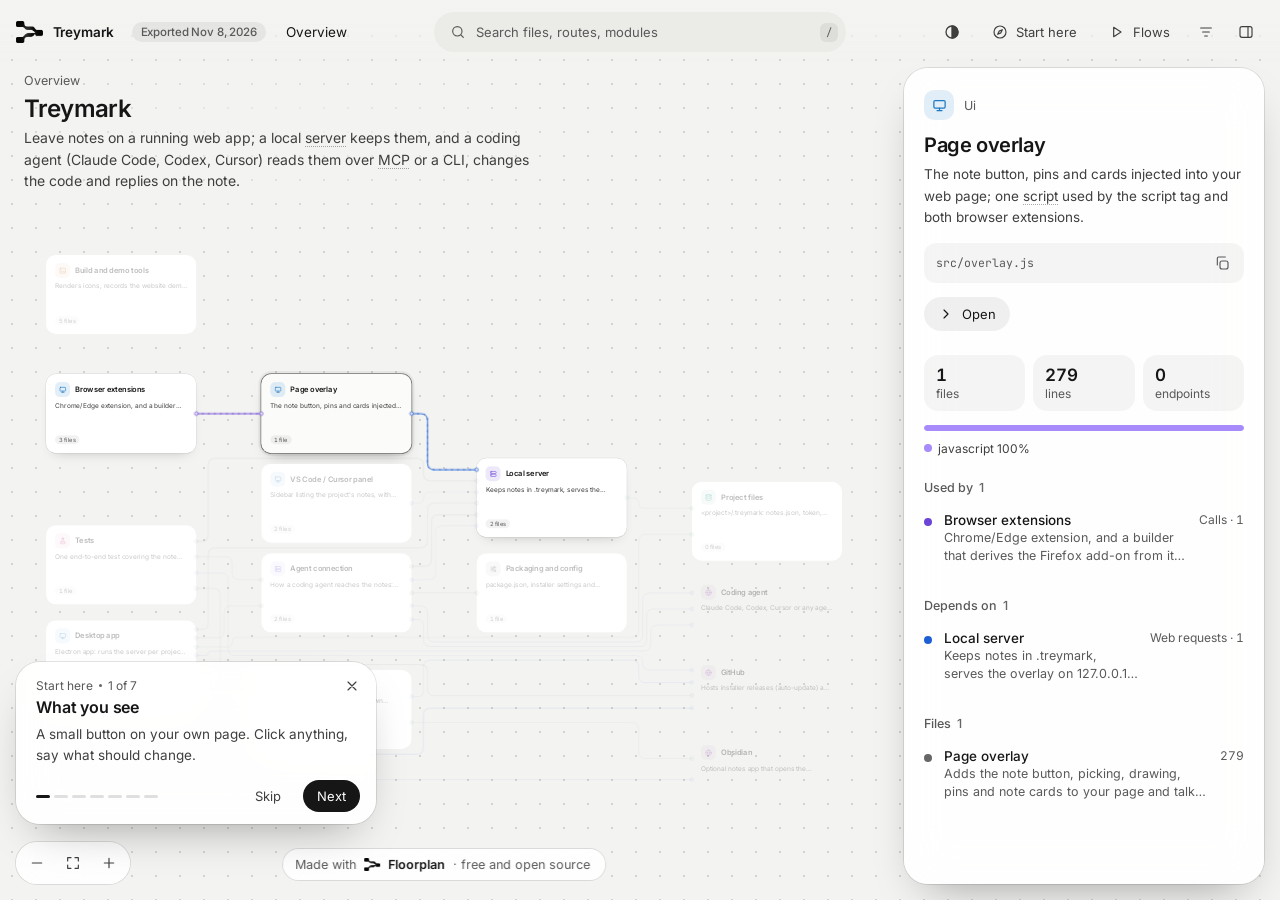
==== docs/architecture.html @ 6c7372b0 "Website: architecture map (floorplan) and link Co-Authored-By: Claude Sonnet 5.5 <noreply@anthropic." ====
<!doctype html>
<html lang="en">
<head>
<meta charset="utf-8">
<meta name="viewport" content="width=device-width, initial-scale=1">
<script>
/* Theme: runs before anything is drawn so the page never flashes the wrong colours. "auto" follows the device. */
(() => {
  const KEY = 'floorplan-theme', root = document.documentElement, mq = matchMedia('(prefers-color-scheme: light)');
  let mem = 'auto';
  const valid = (v) => v === 'auto' || v === 'light' || v === 'dark';
  const get = () => { try { const v = localStorage.getItem(KEY); if (valid(v)) return v; } catch (e) {} return mem; };
  const apply = () => {
    const c = get();
    root.setAttribute('data-theme', c === 'auto' ? (mq.matches ? 'light' : 'dark') : c);
    window.dispatchEvent(new Event('floorplan-theme-change'));
  };
  apply();
  if (mq.addEventListener) mq.addEventListener('change', apply); else if (mq.addListener) mq.addListener(apply);
  addEventListener('storage', (e) => { if (e.key === KEY || e.key === null) apply(); }); // changed in another tab
  window.floorplanTheme = { get, set: (c) => {
    if (!valid(c)) return;
    mem = c; try { localStorage.setItem(KEY, c); } catch (e) {}
    root.classList.add('theme-switching'); apply();
    requestAnimationFrame(() => requestAnimationFrame(() => root.classList.remove('theme-switching')));
  } };
})();
</script>
<title>Treymark map</title>
<link rel="icon" type="image/png" href="[data-uri]">
<style>@font-face{font-family:"Inter";font-style:normal;font-display:swap;font-weight:100 900;unicode-range:U+0000-00FF,U+0131,U+0152-0153,U+02BB-02BC,U+02C6,U+02DA,U+02DC,U+0304,U+0308,U+0329,U+2000-206F,U+20AC,U+2122,U+2191,U+2193,U+2212,U+2215,U+FEFF,U+FFFD;src:url([data-uri]) format("woff2")}
@font-face{font-family:"Inter";font-style:normal;font-display:swap;font-weight:100 900;unicode-range:U+0100-02BA,U+02BD-02C5,U+02C7-02CC,U+02CE-02D7,U+02DD-02FF,U+0304,U+0308,U+0329,U+1D00-1DBF,U+1E00-1E9F,U+1EF2-1EFF,U+2020,U+20A0-20AB,U+20AD-20C0,U+2113,U+2C60-2C7F,U+A720-A7FF;src:url([data-uri]) format("woff2")}
@font-face{font-family:"JetBrains Mono";font-style:normal;font-display:swap;font-weight:100 900;unicode-range:U+0000-00FF,U+0131,U+0152-0153,U+02BB-02BC,U+02C6,U+02DA,U+02DC,U+0304,U+0308,U+0329,U+2000-206F,U+20AC,U+2122,U+2191,U+2193,U+2212,U+2215,U+FEFF,U+FFFD;src:url([data-uri]) format("woff2")}
@font-face{font-family:"JetBrains Mono";font-style:normal;font-display:swap;font-weight:100 900;unicode-range:U+0100-02BA,U+02BD-02C5,U+02C7-02CC,U+02CE-02D7,U+02DD-02FF,U+0304,U+0308,U+0329,U+1D00-1DBF,U+1E00-1E9F,U+1EF2-1EFF,U+2020,U+20A0-20AB,U+20AD-20C0,U+2113,U+2C60-2C7F,U+A720-A7FF;src:url([data-uri]) format("woff2")}</style>
<style>
:root {
  --sans: "Inter", ui-sans-serif, system-ui, -apple-system, "Segoe UI", sans-serif;
  --mono: "JetBrains Mono", ui-monospace, "Cascadia Code", "SF Mono", Consolas, monospace;
  --bg: #0f0f0f; --bg-rgb: 15, 15, 15; --grid: #1f1f1f;
  --ink: 255, 255, 255; /* the colour the page tints with: white on dark, black on light */
  --surface: #191919; --surface-hover: #1e1e1e; --raise: #232323; --raise-2: #2b2b2b;
  --elev: rgba(26, 26, 26, .86); --hair: rgba(var(--ink), .06); --hair-2: rgba(var(--ink), .1);
  --text: #ececec; --text-2: #b4b4b4; --text-3: #8b8b8b; --text-4: #5c5c5c;
  --recent: #4ade80; --on-recent-text: #0b1f12;
  --on: #ececec; --on-hover: #fff; --on-text: #0f0f0f; /* solid buttons, badges and dots */
  --on-sev-text: #0f0f0f; /* text on a red or amber chip */
  --ok: #6fd7a8; --sev-high: #f28b8b; --sev-medium: #f0c36b; --sev-low: #8b8b8b;
  --warn-bg: rgba(240, 195, 107, .08); --warn-text: #f3d79b; --warn-sheet: rgba(46, 38, 18, .9);
  --ok-bg: rgba(111, 215, 168, .08); --ok-text: #a9e5c9; --err-text: #f6a5a5;
  --dir-bg: rgba(25, 25, 25, .7); --menu-solid: rgba(26, 26, 26, .94); --well: rgba(0, 0, 0, .3);
  --palette-bg: rgba(30, 30, 30, .96); --modal-bg: rgba(30, 30, 30, .97);
  --scrim: rgba(0, 0, 0, .45); --scrim-2: rgba(0, 0, 0, .5);
  --shadow-lift: 0 18px 40px -20px rgba(0, 0, 0, 1);
  --shadow-deep: 0 24px 64px -24px rgba(0, 0, 0, .9);
  --ring: rgba(var(--ink), .88); --focus: rgba(var(--ink), .16);
  --r-card: 20px; --r-panel: 24px; --r-ctl: 12px;
  --ease: cubic-bezier(.16, 1, .3, 1); --ease-io: cubic-bezier(.65, 0, .35, 1);
  --shadow-card: 0 1px 0 rgba(var(--ink), .035) inset, 0 12px 32px -20px rgba(0, 0, 0, .95);
  --shadow-float: 0 0 0 1px rgba(var(--ink), .05), 0 24px 64px -24px rgba(0, 0, 0, .9);
  --k-import: #6e6e6e; --k-http: #7aa7ff; --k-call: #b49cff; --k-rpc: #8f9bff; --k-event: #f19ac7; --k-queue: #f0c36b; --k-data: #63d2b8; --k-config: #6b7280; --k-contains: #4a4a4a;
  --n-ui: #7cc4ff; --n-service: #b49cff; --n-worker: #f0c36b; --n-library: #6fd7a8; --n-feature: #8fb4ff; --n-data: #63d2b8; --n-config: #a3a3a3;
  --n-test: #f19ac7; --n-script: #f5a66b; --n-infra: #f28b8b; --n-external: #e3a6f0; --n-misc: #8b8b8b; --n-dir: #a3a3a3; --n-file: #a3a3a3;
  --n-module: #a3a3a3; --n-symbol: #c7b8ff; --n-route: #7aa7ff; --n-connector: #8b8b8b;
  --m-GET: #6fd7a8; --m-POST: #7aa7ff; --m-PUT: #f0c36b; --m-PATCH: #c7a3ff; --m-DELETE: #f28b8b; --m-CALL: #6fcfd9; --m-ANY: #a3a3a3;
  --panel-w: 360px; --pw: calc(var(--panel-w) + 32px); --gutter: 28px;
  color-scheme: dark;
}
/* ---------- light theme: same variables, new values. Chosen by the Theme button (see ui/05-theme.js) ---------- */
:root[data-theme="light"] {
  color-scheme: light;
  --bg: #f3f3f1; --bg-rgb: 243, 243, 241; --grid: #d2d2ce; --ink: 0, 0, 0;
  --surface: #ffffff; --surface-hover: #fbfbfa; --raise: #ebebe8; --raise-2: #e0e0dc;
  --elev: rgba(255, 255, 255, .92); --hair: rgba(0, 0, 0, .09); --hair-2: rgba(0, 0, 0, .15);
  --text: #161616; --text-2: #3f3f3f; --text-3: #595959; --text-4: #666666;
  --recent: #157a3a; --on-recent-text: #fff;
  --on: #161616; --on-hover: #000; --on-text: #fff; --on-sev-text: #fff;
  --ok: #1a8a5b; --sev-high: #c94a4a; --sev-medium: #946000; --sev-low: #666666;
  --warn-bg: rgba(217, 160, 40, .16); --warn-text: #6b4500; --warn-sheet: rgba(255, 244, 214, .97);
  --ok-bg: rgba(26, 138, 91, .12); --ok-text: #14603f; --err-text: #b42323;
  --dir-bg: rgba(255, 255, 255, .7); --menu-solid: rgba(255, 255, 255, .96); --well: rgba(0, 0, 0, .06);
  --palette-bg: rgba(255, 255, 255, .98); --modal-bg: rgba(255, 255, 255, .98);
  --scrim: rgba(20, 20, 20, .32); --scrim-2: rgba(20, 20, 20, .38);
  --ring: rgba(0, 0, 0, .85); --focus: rgba(0, 0, 0, .14);
  --shadow-card: 0 0 0 1px rgba(0, 0, 0, .1), 0 1px 2px rgba(0, 0, 0, .06), 0 12px 28px -18px rgba(0, 0, 0, .3);
  --shadow-float: 0 0 0 1px rgba(0, 0, 0, .1), 0 20px 48px -22px rgba(0, 0, 0, .4);
  --shadow-lift: 0 16px 32px -18px rgba(0, 0, 0, .4);
  --shadow-deep: 0 20px 48px -22px rgba(0, 0, 0, .4);
  --k-import: #50555c; --k-http: #1f5fd6; --k-call: #6a45d6; --k-rpc: #4450cf; --k-event: #c43a85; --k-queue: #a8710c; --k-data: #0b7f6b; --k-config: #4f5661; --k-contains: #8d8d8d;
  --n-ui: #1f7ac4; --n-service: #7a5ad8; --n-worker: #a8710c; --n-library: #1a8a5b; --n-feature: #3b6fd1; --n-data: #0f8a76; --n-config: #666666;
  --n-test: #c43c86; --n-script: #c06a1d; --n-infra: #c94a4a; --n-external: #a24dbb; --n-misc: #666666; --n-dir: #666666; --n-file: #666666;
  --n-module: #666666; --n-symbol: #6a55c4; --n-route: #2f6fe0; --n-connector: #666666;
  --m-GET: #1a8a5b; --m-POST: #2f6fe0; --m-PUT: #a8710c; --m-PATCH: #7a4fd0; --m-DELETE: #c94a4a; --m-CALL: #0d7f8c; --m-ANY: #666666;
}
:root[data-theme="light"] .mark { filter: invert(1); } /* the logo image is white, so it is inverted to black */
:root[data-theme="light"] #search::placeholder { color: var(--text-3); } /* the browser's default grey is too faint on white */
html.theme-switching *, html.theme-switching *::before, html.theme-switching *::after { transition: none !important; } /* a change of theme is instant, never animated */
body.no-panel { --pw: 0px; }
* { box-sizing: border-box; }
html, body { margin: 0; height: 100%; background: var(--bg); color: var(--text); font-family: var(--sans); font-size: 13.5px; overflow: hidden; -webkit-font-smoothing: antialiased; }
button, input { font: inherit; color: inherit; }
button { -webkit-tap-highlight-color: transparent; }
::selection { background: rgba(var(--ink), .2); }
svg.i { width: 16px; height: 16px; fill: none; stroke: currentColor; stroke-width: 1.75; stroke-linecap: round; stroke-linejoin: round; flex: none; }
.glass { background: var(--elev); backdrop-filter: blur(20px) saturate(1.2); -webkit-backdrop-filter: blur(20px) saturate(1.2); box-shadow: var(--shadow-float); }
.kbd { font-family: var(--mono); font-size: 10.5px; color: var(--text-3); background: rgba(var(--ink), .06); border-radius: 6px; padding: 1px 6px; line-height: 17px; }

/* ---------- top bar: brand + path left, search centered, actions right ---------- */
header { position: fixed; inset: 0 0 auto 0; height: 64px; display: grid; grid-template-columns: 1fr auto 1fr; align-items: center; gap: 12px; padding: 0 16px; z-index: 10; pointer-events: none;
  background: linear-gradient(to bottom, rgba(var(--bg-rgb), .96) 35%, rgba(var(--bg-rgb), 0)); }
header > * { pointer-events: auto; }
.hl { display: flex; align-items: center; gap: 4px; min-width: 0; }
.hc { display: flex; justify-content: center; }
.hr { display: flex; align-items: center; justify-content: flex-end; gap: 4px; }
.brand { display: flex; align-items: center; gap: 10px; font-weight: 600; letter-spacing: -.01em; white-space: nowrap; padding-right: 6px; }
.mark { height: 22px; width: auto; display: block; flex: none; }
#crumbs { display: flex; align-items: center; min-width: 0; overflow: hidden; }
#crumbs .sep { color: var(--text-4); padding: 0 1px; }
#crumbs button { background: none; border: 0; padding: 6px 10px; border-radius: 999px; cursor: pointer; color: var(--text-3); white-space: nowrap; max-width: 220px; overflow: hidden; text-overflow: ellipsis; transition: background .2s var(--ease), color .2s var(--ease); }
#crumbs button:hover { background: rgba(var(--ink), .06); color: var(--text); }
#crumbs button.cur { color: var(--text); }
.btn { height: 36px; display: inline-flex; align-items: center; gap: 8px; padding: 0 14px; border-radius: 999px; border: 0; background: transparent; color: var(--text-2); cursor: pointer; white-space: nowrap; text-decoration: none; font-size: 13px;
  transition: background .2s var(--ease), color .2s var(--ease), transform .2s var(--ease); }
.btn:hover { background: rgba(var(--ink), .07); color: var(--text); }
.btn:active { transform: scale(.97); }
.btn.icon { width: 36px; padding: 0; justify-content: center; }
.btn.soft { background: rgba(var(--ink), .06); color: var(--text); }
.btn.soft:hover { background: rgba(var(--ink), .1); }
.btn.primary { background: var(--on); color: var(--on-text); }
.btn.primary:hover { background: var(--on-hover); }
.btn:disabled { opacity: .35; cursor: default; }
.btn .badge { min-width: 16px; height: 16px; border-radius: 999px; background: var(--on); color: var(--on-text); font-size: 10px; font-weight: 600; display: grid; place-items: center; padding: 0 4px; }
#btn-up[hidden] { display: none; }
#search-btn { width: min(460px, 36vw); height: 40px; justify-content: flex-start; gap: 10px; padding: 0 8px 0 16px; background: var(--raise); color: var(--text-3); }
/* the Theme button adds 48px (44px and a gap) to the right side, so the search box gives up the same, and the project name and buttons fit as before. Under 701px the bar is the phone layout's job and is left as it was. */
@media (min-width: 701px) { #search-btn { width: min(460px, max(calc(36vw - 48px), 250px)); } }
#search-btn:hover { background: var(--raise-2); color: var(--text-2); }
#search-btn .kbd { margin-left: auto; }
.rel { position: relative; }

/* ---------- canvas ---------- */
#stage { position: fixed; inset: 0; overflow: hidden; background-color: var(--bg); background-image: radial-gradient(var(--grid) 1px, transparent 1px); background-size: 24px 24px; }
#svg { width: 100%; height: 100%; display: block; cursor: grab; user-select: none; }
#svg.panning { cursor: grabbing; }
#svg { touch-action: none; } /* a finger drags the map instead of the browser taking the touch; only affects touch */
@media (pointer: coarse) { html, body { overscroll-behavior: none; } } /* no bounce of the page under the map */
#viewport { transform-origin: 0 0; }
#viewport.anim { transition: transform .5s var(--ease), opacity .35s var(--ease); }
#context { position: absolute; left: 24px; top: calc(var(--hh, 64px) + 8px); max-width: min(520px, calc(100% - var(--pw) - 64px)); pointer-events: none; transition: opacity .3s var(--ease); }
/* the flow bar takes the heading's place while a flow plays */
body.in-flow #context { opacity: 0; }
#context .k { display: inline-flex; align-items: center; gap: 8px; font-size: 12.5px; color: var(--text-3); }
#context .k .ico { width: 20px; height: 20px; border-radius: 7px; }
#context::before { content: ""; position: absolute; inset: -28px -60px -28px -40px; background: radial-gradient(closest-side, rgba(var(--bg-rgb), .9), rgba(var(--bg-rgb), 0)); z-index: -1; }
#context h1 { margin: 6px 0 4px; font-size: 24px; font-weight: 600; letter-spacing: -.025em; }
#context p { margin: 0; color: var(--text-2); line-height: 1.55; font-size: 14px; }
.ctx-more { display: none; } /* the More / Less toggle under the description is for phones */
#ask-live { position: absolute; width: 1px; height: 1px; overflow: hidden; clip-path: inset(50%); white-space: nowrap; }

/* ---------- cards ---------- */
.node foreignObject { pointer-events: none; overflow: visible; }
.node .card { pointer-events: auto; cursor: pointer; }
.fo-pad { width: 100%; height: 100%; padding: var(--gutter); }
.card { width: 100%; height: 100%; border-radius: var(--r-card); background: var(--surface); padding: 16px 18px; display: flex; flex-direction: column; gap: 7px; overflow: hidden; position: relative;
  box-shadow: var(--shadow-card); transition: background .25s var(--ease), box-shadow .25s var(--ease), transform .3s var(--ease);
  animation: cardIn .55s var(--ease) both; animation-delay: var(--d, 0ms); }
@keyframes cardIn { from { opacity: 0; transform: translateY(8px) scale(.985); } }
.card > * { flex-shrink: 0; }
.node:hover .card { background: var(--surface-hover); transform: translateY(-2px); box-shadow: 0 1px 0 rgba(var(--ink), .05) inset, var(--shadow-lift); }
/* selected: a soft ring that follows the card's radius, plus a faint halo */
.node.sel .card { background: var(--surface-hover); box-shadow: 0 0 0 1.5px rgba(var(--ink), .5), 0 0 0 6px rgba(var(--ink), .05), var(--shadow-lift); }
.node.sel .card.external { box-shadow: inset 0 0 0 1.5px rgba(var(--ink), .1), 0 0 0 1.5px rgba(var(--ink), .5), 0 0 0 6px rgba(var(--ink), .05); }
.node.flash .card { animation: flash 1.2s var(--ease) 2; }
@keyframes flash { 50% { box-shadow: 0 0 0 1.5px rgba(var(--ink), .6), 0 0 0 10px rgba(var(--ink), .08); } }
.head { display: flex; align-items: center; gap: 10px; min-width: 0; }
.ico { width: 30px; height: 30px; border-radius: 10px; display: grid; place-items: center; flex: none; color: var(--c); background: color-mix(in srgb, var(--c) 13%, transparent); }
.ico svg { width: 15px; height: 15px; fill: none; stroke: currentColor; stroke-width: 2; stroke-linecap: round; stroke-linejoin: round; }
.title { font-size: 15px; font-weight: 600; letter-spacing: -.015em; line-height: 1.3; overflow: hidden; min-width: 0; flex: 1; display: -webkit-box; -webkit-box-orient: vertical; -webkit-line-clamp: 2; overflow-wrap: anywhere; }
.card > .title { flex: none; } /* an endpoint's name, on its own row under the method and path */
/* footer: size on the left, recent-work pill on the right, pinned to the bottom of the card */
.foot { margin-top: auto; display: flex; align-items: center; justify-content: space-between; gap: 8px; min-height: 23px; }
.foot .meta { align-self: center; }
svg.lod-low .foot .meta { visibility: hidden; }
.title.mono { font-family: var(--mono); font-size: 13px; font-weight: 500; }
.meta { font-size: 11.5px; color: var(--text-3); white-space: nowrap; font-variant-numeric: tabular-nums; background: rgba(var(--ink), .05); border-radius: 999px; padding: 2px 8px; }
.desc { color: var(--text-2); font-size: 13px; line-height: 19px; display: -webkit-box; -webkit-box-orient: vertical; -webkit-line-clamp: var(--lines, 2); overflow: hidden; max-height: calc(var(--lines, 2) * 19px); }
.desc[style*="--lines:1"] { -webkit-line-clamp: 1; } .desc[style*="--lines:2"] { -webkit-line-clamp: 2; } .desc[style*="--lines:3"] { -webkit-line-clamp: 3; }
.desc.empty { color: var(--text-4); }
.method { font-family: var(--mono); font-size: 10.5px; font-weight: 600; padding: 3px 8px; border-radius: 8px; color: var(--m); background: color-mix(in srgb, var(--m) 14%, transparent); letter-spacing: .02em; flex: none; }
.rpath { font-family: var(--mono); font-size: 12px; color: var(--text-2); white-space: nowrap; overflow: hidden; text-overflow: ellipsis; min-width: 0; }
.card.external { background: transparent; box-shadow: inset 0 0 0 1.5px rgba(var(--ink), .1); }
.node:hover .card.external { background: rgba(var(--ink), .03); }
.card.dir { background: var(--dir-bg); box-shadow: inset 0 0 0 1px rgba(var(--ink), .05); }
.card.module { background: var(--raise); }
/* recent work: cards Claude just changed (green ring + tag), and the parts that contain them (soft ring + count) */
.card.recent { box-shadow: inset 0 0 0 1.5px color-mix(in srgb, var(--recent) 62%, transparent), var(--shadow-card); }
.node:hover .card.recent { box-shadow: inset 0 0 0 1.5px color-mix(in srgb, var(--recent) 85%, transparent), var(--shadow-lift); }
.card.recent-in { box-shadow: inset 0 0 0 1px color-mix(in srgb, var(--recent) 30%, transparent), var(--shadow-card); }
.rw { flex: none; display: inline-flex; align-items: center; gap: 5px; font-size: 11px; font-weight: 600; line-height: 1; color: var(--recent); background: color-mix(in srgb, var(--recent) 13%, transparent); border-radius: 999px; padding: 4px 8px 4px 7px; white-space: nowrap; }
.rw::before { content: ""; width: 6px; height: 6px; border-radius: 50%; background: currentColor; }
.rw.soft { font-weight: 500; }
body.no-recent .rw { display: none; }
body.no-recent .card.recent, body.no-recent .card.recent-in { box-shadow: var(--shadow-card); }
svg.lod-low .rw { font-size: 18px; padding: 6px 12px; }
.card.has-note .title::after { content: ""; display: inline-block; width: 6px; height: 6px; border-radius: 50%; background: var(--sev-medium); margin-left: 8px; vertical-align: middle; }
.card.connector { flex-direction: row; align-items: center; gap: 10px; padding: 0 14px 0 10px; border-radius: var(--r-card); background: var(--raise); }
.card.connector .ico { width: 26px; height: 26px; border-radius: 9px; }
.card.connector .lbl { white-space: nowrap; overflow: hidden; text-overflow: ellipsis; color: var(--text-2); font-weight: 500; font-size: 13px; flex: 1; }
.card.connector .dir-ico { color: var(--text-4); display: grid; }
.card.connector .dir-ico svg { width: 14px; height: 14px; fill: none; stroke: currentColor; stroke-width: 2; stroke-linecap: round; stroke-linejoin: round; }
.anote { margin-top: 4px; display: flex; gap: 9px; align-items: flex-start; padding: 9px 11px; border-radius: 14px; background: rgba(var(--ink), .05); font-size: 12.5px; line-height: 1.45; color: var(--text); }
.anote b { flex: none; width: 19px; height: 19px; border-radius: 999px; background: var(--on); color: var(--on-text); display: grid; place-items: center; font-size: 10.5px; font-weight: 700; }
.anote span { display: -webkit-box; -webkit-line-clamp: 2; -webkit-box-orient: vertical; overflow: hidden; }
svg.lod-mid .desc { -webkit-line-clamp: 1 !important; max-height: 19px; }
svg.lod-low .meta, svg.lod-low .anote { visibility: hidden; }
/* far out, the big title and the footer pill are what's readable: drop the description so they fit */
svg.lod-low .desc { display: none; }
svg.lod-low .title { font-size: 22px; white-space: normal; }
svg.dim .node:not(.hl) .card { box-shadow: none; }
svg.dim .node:not(.hl) .card > * { opacity: .28; transition: opacity .3s var(--ease); }

/* ---------- edges ---------- */
.edges { animation: fadeIn .7s var(--ease) .12s both; }
/* column brackets over a view: what uses this part · what's inside it · what it uses */
.cols { animation: fadeIn .7s var(--ease) .2s both; pointer-events: none; }
.cols path { fill: none; stroke: rgba(var(--ink), .16); stroke-width: 1.5; stroke-linecap: round; stroke-linejoin: round; }
.cols text { fill: var(--text-3); font: 500 13px Inter, system-ui, sans-serif; letter-spacing: -.005em; dominant-baseline: central; text-anchor: middle; }
@keyframes fadeIn { from { opacity: 0; } }
.edge { color: var(--k-import); }
.edge .trace { fill: none; stroke: currentColor; stroke-opacity: .5; stroke-linecap: round; stroke-linejoin: round; transition: stroke-opacity .25s var(--ease), stroke-width .25s var(--ease); }
.edge .flow { fill: none; stroke: currentColor; stroke-width: 2; stroke-dasharray: 2 10; stroke-linecap: round; opacity: 0; transition: opacity .25s var(--ease); }
.edge .hit { fill: none; stroke: transparent; stroke-width: 16; cursor: pointer; }
.edge .port { fill: var(--bg); stroke: currentColor; stroke-width: 1.5; transition: opacity .25s var(--ease); }
.edge.k-config .trace { stroke-dasharray: 5 5; }
.edge.k-contains .trace { stroke-dasharray: 2 6; stroke-opacity: .9; }
.edge:hover .trace, .edge.hl .trace { stroke-opacity: 1; }
.edge:hover .flow, .edge.hl .flow { opacity: .95; animation: flow 1.1s linear infinite; }
@keyframes flow { to { stroke-dashoffset: -24; } }
svg.dim .edge:not(.hl) { opacity: .1; }
.edge { transition: opacity .3s var(--ease); }
.pulse { fill: var(--on-hover); filter: drop-shadow(0 0 6px rgba(var(--ink), .8)); }
.flowlink { fill: none; stroke: var(--on); stroke-opacity: .7; stroke-width: 2; stroke-dasharray: 5 7; animation: flow 1.1s linear infinite; }

/* ---------- floating chrome ---------- */
#zoom { position: absolute; left: 16px; bottom: 16px; display: flex; padding: 4px; gap: 2px; border-radius: 999px; }
#zoom button { width: 34px; height: 34px; border: 0; background: none; color: var(--text-2); border-radius: 999px; cursor: pointer; display: grid; place-items: center; transition: background .2s var(--ease), color .2s var(--ease); }
#zoom button:hover { background: rgba(var(--ink), .08); color: var(--text); }
.menu { position: absolute; z-index: 30; min-width: 230px; padding: 6px; border-radius: 18px; display: none; transform-origin: top right; }
.menu.open { display: block; animation: menuIn .22s var(--ease); }
@keyframes menuIn { from { opacity: 0; transform: translateY(-4px) scale(.97); } }
#flowmenu, #legend { top: 44px; right: 0; width: 320px; }
#flowmenu .r { padding: 10px 12px; border-radius: 12px; cursor: pointer; transition: background .15s var(--ease); }
#flowmenu .r:hover { background: rgba(var(--ink), .07); }
#flowmenu .r b { font-weight: 500; display: block; }
#flowmenu .r span { color: var(--text-3); font-size: 12.5px; }
#flowmenu .r.custom { display: flex; gap: 8px; align-items: flex-start; }
#flowmenu .r.custom .rt { flex: 1; min-width: 0; }
#flowmenu .r .del { border: 0; background: none; color: var(--text-4); border-radius: 999px; width: 26px; height: 26px; display: grid; place-items: center; cursor: pointer; opacity: 0; transition: opacity .15s var(--ease), background .15s var(--ease); flex: none; }
#flowmenu .r:hover .del { opacity: 1; }
#flowmenu .r .del:hover { background: rgba(var(--ink), .1); color: var(--text); }
#flowmenu .yours { font-size: 11px; color: var(--text-3); background: rgba(var(--ink), .06); border-radius: 999px; padding: 1px 7px; margin-left: 6px; font-weight: 400; }
#flowmenu .new { display: flex; align-items: center; gap: 10px; color: var(--text); }
#flowmenu .new svg { color: var(--text-3); }
.ff { padding: 8px 6px 6px; }
.ff label { display: block; font-size: 12.5px; color: var(--text-3); padding: 2px 6px 8px; }
.ff textarea { width: 100%; min-height: 84px; resize: none; background: rgba(var(--ink), .05); border: 0; border-radius: 14px; padding: 11px 13px; color: var(--text); outline: none; font: inherit; line-height: 1.5; transition: background .2s var(--ease), box-shadow .2s var(--ease); }
.ff textarea:focus { background: rgba(var(--ink), .07); box-shadow: 0 0 0 1px rgba(var(--ink), .14); }
.ff .ffa { display: flex; justify-content: flex-end; gap: 6px; margin-top: 10px; }
.ff .ffa .btn { height: 34px; }
.ff .note { font-size: 12px; color: var(--text-4); padding: 8px 6px 0; }
#legend { width: 250px; }
#legend .lh { padding: 8px 12px 6px; font-size: 12px; color: var(--text-3); }
#legend label { display: flex; align-items: center; gap: 10px; padding: 9px 12px; border-radius: 12px; cursor: pointer; color: var(--text); user-select: none; transition: background .15s var(--ease); }
#legend label:hover { background: rgba(var(--ink), .07); }
#legend label.off { color: var(--text-4); }
#legend label.off .sw { opacity: .25; }
#legend input { display: none; }
#legend .sw { width: 16px; height: 3px; border-radius: 2px; }
#legend .n { margin-left: auto; color: var(--text-3); font-variant-numeric: tabular-nums; font-size: 12px; }
#legend .tog { width: 28px; height: 16px; border-radius: 999px; background: rgba(var(--ink), .12); position: relative; transition: background .2s var(--ease); flex: none; }
#legend .tog::after { content: ""; position: absolute; left: 2px; top: 2px; width: 12px; height: 12px; border-radius: 50%; background: var(--text-3); transition: transform .25s var(--ease), background .2s var(--ease); }
#legend label:not(.off) .tog { background: rgba(var(--ink), .28); }
#legend label:not(.off) .tog::after { transform: translateX(12px); background: var(--on-hover); }
#ctxmenu { position: fixed; display: block; transform-origin: top left; }
#ctxmenu[hidden] { display: none; }
#ctxmenu:not([hidden]) { animation: menuIn .18s var(--ease); }
.mi { width: 100%; display: flex; align-items: center; gap: 10px; padding: 9px 12px; border: 0; border-radius: 12px; background: none; cursor: pointer; color: var(--text); text-align: left; font-size: 13px; transition: background .15s var(--ease); }
.mi:hover { background: rgba(var(--ink), .08); }
.mi svg { color: var(--text-3); }
.mi .hint { margin-left: auto; color: var(--text-4); font-size: 12px; }
.mi-sep { height: 1px; background: var(--hair); margin: 5px 8px; }
.mi-title { padding: 8px 12px 6px; font-size: 12px; color: var(--text-3); white-space: nowrap; overflow: hidden; text-overflow: ellipsis; max-width: 280px; }
#flowbar { position: absolute; left: calc((100% - var(--pw)) / 2); top: calc(var(--hh, 64px) + 12px); transform: translateX(-50%); width: min(680px, calc(100% - var(--pw) - 48px)); padding: 14px 14px 14px 20px; display: flex; gap: 12px; align-items: center; z-index: 3; border-radius: var(--r-panel); animation: sheetIn .4s var(--ease); transition: left .45s var(--ease); }
#flowbar[hidden] { display: none; }
#flowbar .fk { font-size: 12px; color: var(--text-3); margin-bottom: 2px; }
#flowbar .ft { flex: 1; min-width: 0; line-height: 1.5; }
#flowbar .ft b { font-weight: 600; }
#flowbar .ft span { color: var(--text-2); }
#flowbar .dots { display: flex; gap: 4px; margin-top: 8px; }
#flowbar .dots i { width: 18px; height: 3px; border-radius: 2px; background: rgba(var(--ink), .12); transition: background .3s var(--ease); }
#flowbar .dots i.on { background: var(--on); }
#tooltip { position: absolute; pointer-events: none; padding: 11px 13px; max-width: 320px; z-index: 6; font-size: 12.5px; line-height: 1.5; border-radius: 16px; animation: tipIn .2s var(--ease); }
@keyframes tipIn { from { opacity: 0; transform: translateY(3px); } }
#tooltip[hidden] { display: none; }
#tooltip .tt { font-weight: 600; }
#tooltip .td { color: var(--text-2); }
#tooltip .tp { color: var(--text-3); font-family: var(--mono); font-size: 11.5px; margin-top: 4px; word-break: break-all; white-space: pre-line; }
#tooltip .th { display: flex; gap: 10px; margin-top: 8px; color: var(--text-3); font-size: 11.5px; }
#tooltip .trw { margin-top: 9px; padding: 8px 10px; border-radius: 11px; background: color-mix(in srgb, var(--recent) 9%, transparent); }
#tooltip .trh { display: flex; align-items: center; gap: 6px; color: var(--recent); font-size: 11.5px; font-weight: 600; }
#tooltip .trh::before { content: ""; width: 6px; height: 6px; border-radius: 50%; background: currentColor; flex: none; }
#tooltip .trn { color: var(--text); margin-top: 3px; }
#tooltip .th span { display: inline-flex; gap: 5px; align-items: center; }
#loading { position: absolute; left: calc((100% - var(--pw)) / 2); top: 50%; transform: translate(-50%, -50%); padding: 10px 16px; border-radius: 999px; font-size: 12.5px; color: var(--text-2); opacity: 0; transition: opacity .3s var(--ease); pointer-events: none; }
#loading.on { opacity: 1; }
#empty { position: absolute; inset: 0; display: grid; place-items: center; color: var(--text-3); pointer-events: none; }

/* ---------- inspector (floating) ---------- */
#panel { position: fixed; top: calc(var(--hh, 64px) + 4px); right: 16px; bottom: 16px; width: var(--panel-w); border-radius: var(--r-panel); overflow: auto; z-index: 5;
  background: var(--elev); backdrop-filter: blur(24px) saturate(1.2); -webkit-backdrop-filter: blur(24px) saturate(1.2); box-shadow: var(--shadow-float);
  transition: transform .45s var(--ease), opacity .3s var(--ease); }
body.no-panel #panel { transform: translateX(24px) scale(.98); opacity: 0; pointer-events: none; }
#panel-resize { position: fixed; top: calc(var(--hh, 64px) + 20px); bottom: 32px; right: calc(var(--panel-w) + 16px - 6px); width: 12px; cursor: ew-resize; z-index: 6; display: grid; place-items: center; transition: opacity .3s var(--ease); }
#panel-resize::after { content: ""; width: 4px; height: 40px; border-radius: 999px; background: rgba(var(--ink), .14); opacity: 0; transition: opacity .2s var(--ease), height .25s var(--ease), background .2s var(--ease); }
#panel-resize:hover::after, body.resizing #panel-resize::after { opacity: 1; height: 64px; }
body.resizing #panel-resize::after { background: rgba(var(--ink), .4); }
body.resizing, body.resizing * { cursor: ew-resize !important; user-select: none; }
body.resizing #panel, body.resizing #ask, body.resizing #flowbar { transition: none; }
body.exported #ask { display: none; }
#madewith { position: absolute; left: calc((100% - var(--pw)) / 2); bottom: 20px; transform: translateX(-50%); z-index: 4; display: inline-flex; align-items: center; gap: 8px; padding: 8px 15px 8px 12px; border-radius: 999px; font-size: 12.5px; color: var(--text-3); text-decoration: none; white-space: nowrap; transition: left .45s var(--ease), color .15s var(--ease); }
#madewith .mark { height: 13px; }
#madewith b { color: var(--text); font-weight: 600; }
#madewith:hover { color: var(--text); }
@media (max-width: 700px) { #madewith .x { display: none; } }
.xtag { font-size: 11.5px; font-weight: 500; color: var(--text-3); background: rgba(var(--ink), .06); border-radius: 999px; padding: 3px 9px; margin-left: 8px; white-space: nowrap; cursor: default; }
body.no-panel #panel-resize { opacity: 0; pointer-events: none; }
#panel::-webkit-scrollbar { width: 12px; } #panel::-webkit-scrollbar-thumb { background: rgba(var(--ink), .1); border-radius: 10px; border: 4px solid transparent; background-clip: padding-box; }
#panel > * { animation: panelIn .4s var(--ease) both; }
@keyframes panelIn { from { opacity: 0; transform: translateY(6px); } }
.sec { padding: 18px 20px 6px; }
.sec:first-child { padding-top: 22px; }
.sec:last-child { padding-bottom: 22px; }
.sec h3 { margin: 0 0 8px; font-size: 12.5px; font-weight: 500; color: var(--text-3); display: flex; align-items: center; gap: 6px; }
.sec h3 .c { color: var(--text-4); }
.ph { display: flex; align-items: center; gap: 10px; margin-bottom: 12px; }
.ph .kindlabel { font-size: 12.5px; color: var(--text-3); text-transform: capitalize; }
.pt { margin: 0 0 6px; font-size: 20px; font-weight: 600; letter-spacing: -.02em; line-height: 1.3; word-break: break-word; }
.pd { margin: 0; color: var(--text-2); line-height: 1.6; }
.pd.empty { color: var(--text-4); }
.pp { display: flex; align-items: center; gap: 6px; margin-top: 14px; font-family: var(--mono); font-size: 11.5px; color: var(--text-3); background: rgba(var(--ink), .04); border-radius: 12px; padding: 8px 10px 8px 12px; word-break: break-all; }
.pp button { margin-left: auto; background: none; border: 0; color: var(--text-3); cursor: pointer; padding: 4px; display: grid; border-radius: 8px; transition: background .2s var(--ease), color .2s var(--ease); }
.pp button:hover { color: var(--text); background: rgba(var(--ink), .08); }
.actions { display: flex; gap: 6px; margin-top: 14px; flex-wrap: wrap; }
.actions .btn { height: 34px; }
.stats { display: grid; grid-template-columns: repeat(3, 1fr); gap: 8px; }
.stats div { background: rgba(var(--ink), .04); border-radius: 14px; padding: 10px 12px; }
.stats b { display: block; font-size: 17px; font-weight: 600; font-variant-numeric: tabular-nums; letter-spacing: -.01em; }
.stats span { font-size: 12px; color: var(--text-3); }
.bar { display: flex; height: 6px; border-radius: 999px; overflow: hidden; margin: 14px 0 10px; gap: 3px; }
.bar span { border-radius: 999px; }
.legend-row { display: flex; flex-wrap: wrap; gap: 4px 14px; font-size: 12px; color: var(--text-2); }
.legend-row span { display: inline-flex; align-items: center; gap: 6px; }
.dot { width: 8px; height: 8px; border-radius: 999px; display: inline-block; flex: none; }
.list { display: flex; flex-direction: column; gap: 2px; margin: 0 -10px; }
.row { display: flex; align-items: flex-start; gap: 12px; padding: 9px 10px; border-radius: 14px; cursor: pointer; text-decoration: none; color: inherit; transition: background .15s var(--ease); }
.row:hover { background: rgba(var(--ink), .06); }
.row .dot { margin-top: 6px; }
.row .rt { flex: 1; min-width: 0; }
.row .rn { font-weight: 500; white-space: nowrap; overflow: hidden; text-overflow: ellipsis; }
.row .rd { color: var(--text-3); font-size: 12.5px; line-height: 1.45; display: -webkit-box; -webkit-line-clamp: 2; -webkit-box-orient: vertical; overflow: hidden; margin-top: 1px; }
.row .rp { font-family: var(--mono); font-size: 11.5px; color: var(--text-3); white-space: nowrap; overflow: hidden; text-overflow: ellipsis; }
.row .rc { font-size: 12px; color: var(--text-3); white-space: nowrap; font-variant-numeric: tabular-nums; }
.more { color: var(--text-4); font-size: 12.5px; padding: 6px 10px; }
.tags { display: flex; flex-wrap: wrap; gap: 6px; }
.tag { font-family: var(--mono); font-size: 11.5px; color: var(--text-2); background: rgba(var(--ink), .05); border-radius: 999px; padding: 3px 10px; }
.callout { margin-top: 14px; padding: 11px 13px; border-radius: 14px; background: var(--warn-bg); color: var(--warn-text); font-size: 13px; line-height: 1.55; }

/* ---------- command palette ---------- */
#palette { position: fixed; inset: 0; z-index: 40; background: var(--scrim); backdrop-filter: blur(4px); display: none; align-items: flex-start; justify-content: center; padding-top: 14vh; }
#palette.open { display: flex; animation: fadeIn .2s var(--ease); }
#palette .box { width: min(640px, calc(100% - 32px)); overflow: hidden; border-radius: var(--r-panel); animation: menuIn .3s var(--ease); background: var(--palette-bg); }
#palette .in { display: flex; align-items: center; gap: 12px; padding: 0 20px; color: var(--text-3); }
#palette input { flex: 1; height: 58px; background: none; border: 0; outline: none; font-size: 16px; color: var(--text); }
#results { max-height: 52vh; overflow: auto; padding: 0 8px 8px; }
#results .r { display: flex; gap: 12px; align-items: center; padding: 10px 12px; border-radius: 14px; cursor: pointer; }
#results .r.active { background: rgba(var(--ink), .07); }
#results .r .rt { flex: 1; min-width: 0; }
#results .r .rn { font-weight: 500; white-space: nowrap; overflow: hidden; text-overflow: ellipsis; }
#results .r .rd { color: var(--text-3); font-size: 12.5px; white-space: nowrap; overflow: hidden; text-overflow: ellipsis; }
#results .r .rk { font-size: 12px; color: var(--text-4); white-space: nowrap; max-width: 200px; overflow: hidden; text-overflow: ellipsis; }
#results .empty { padding: 22px; color: var(--text-3); text-align: center; }
#palette .hint { display: flex; gap: 16px; padding: 12px 20px; color: var(--text-4); font-size: 12px; background: rgba(var(--ink), .02); }

/* ---------- ask ---------- */
#ask { position: absolute; left: calc((100% - var(--pw)) / 2); bottom: 20px; transform: translateX(-50%); width: min(700px, calc(100% - var(--pw) - 320px)); min-width: 320px; z-index: 4; display: flex; flex-direction: column; gap: 10px; transition: left .45s var(--ease), width .45s var(--ease); }
#ask-form { display: flex; align-items: center; gap: 10px; padding: 8px 8px 8px 18px; border-radius: 28px; transition: box-shadow .25s var(--ease); flex-wrap: wrap; }
#ask-form:focus-within { box-shadow: 0 0 0 1px rgba(var(--ink), .16), var(--shadow-deep); }
#ask-chips { display: contents; }
.chip { display: inline-flex; align-items: center; gap: 7px; height: 30px; padding: 0 6px 0 8px; border-radius: 999px; background: rgba(var(--ink), .08); font-size: 12.5px; max-width: 220px; animation: chipIn .3s var(--ease); }
@keyframes chipIn { from { opacity: 0; transform: scale(.9); } }
.chip .ico { width: 20px; height: 20px; border-radius: 999px; }
.chip .ico svg { width: 11px; height: 11px; }
.chip span { white-space: nowrap; overflow: hidden; text-overflow: ellipsis; }
.chip button { border: 0; background: none; color: var(--text-3); cursor: pointer; width: 20px; height: 20px; border-radius: 999px; display: grid; place-items: center; flex: none; }
.chip button:hover { background: rgba(var(--ink), .1); color: var(--text); }
/* a blueprint's Ask / Change switch */
#ask-mode { display: inline-flex; flex: none; gap: 2px; padding: 3px; margin-left: -10px; border-radius: 999px; background: rgba(var(--ink), .06); }
#ask-mode button { border: 0; background: none; color: var(--text-3); font: inherit; font-size: 12.5px; font-weight: 500; height: 28px; padding: 0 12px; border-radius: 999px; cursor: pointer; transition: background .15s var(--ease), color .15s var(--ease); }
#ask-mode button:hover { color: var(--text); }
#ask-mode button.on { background: var(--surface); color: var(--text); box-shadow: 0 1px 2px rgba(0, 0, 0, .18); }
#ask-mode button:focus-visible { outline: 2px solid var(--ring); outline-offset: 1px; }
#ask-input { flex: 1; min-width: 160px; height: 38px; background: none; border: 0; outline: none; font-size: 15px; color: var(--text); }
#ask-input::placeholder { color: var(--text-3); }
#ask-input:disabled { cursor: not-allowed; }
.engine { font-size: 12px; color: var(--text-3); background: rgba(var(--ink), .05); border-radius: 999px; padding: 4px 10px; white-space: nowrap; display: inline-flex; align-items: center; gap: 7px; }
.engine i { width: 6px; height: 6px; border-radius: 50%; background: var(--text-4); }
.engine.ok i { background: var(--ok); box-shadow: 0 0 8px color-mix(in srgb, var(--ok) 80%, transparent); }
.engine.warn { color: var(--warn-text); background: var(--warn-bg); }
.engine.warn i { background: var(--sev-medium); }
.einfo { background: none; border: 0; padding: 0; margin-left: 1px; color: var(--text-3); cursor: pointer; display: grid; }
.einfo:hover { color: var(--text); }
.einfo svg { width: 14px; height: 14px; }
#ask-send { width: 38px; height: 38px; border-radius: 999px; border: 0; background: var(--on); color: var(--on-text); cursor: pointer; display: grid; place-items: center; flex: none; transition: transform .2s var(--ease), background .2s var(--ease), opacity .2s; }
#ask-send:hover:not(:disabled) { transform: scale(1.06); background: var(--on-hover); }
#ask-send:disabled { background: rgba(var(--ink), .1); color: var(--text-4); cursor: default; }
#ask-send.stop { background: rgba(var(--ink), .14); color: var(--text); }
#ask-warn { display: flex; align-items: center; gap: 12px; padding: 12px 14px 12px 16px; border-radius: 20px; font-size: 13px; line-height: 1.5; color: var(--warn-text); background: var(--warn-sheet); backdrop-filter: blur(16px); animation: sheetIn .35s var(--ease); }
#ask-warn[hidden] { display: none; }
#ask-warn.info { color: var(--text-2); background: var(--elev); box-shadow: var(--shadow-float); }
#ask-warn code { font-family: var(--mono); font-size: 12px; background: var(--well); padding: 1px 7px; border-radius: 7px; color: var(--text); }
#ask-warn.info code { background: rgba(var(--ink), .07); }
#ask-warn a { color: inherit; text-underline-offset: 3px; }
#ask-warn.info a { color: var(--text); }
#ask-warn button { margin-left: auto; background: rgba(var(--ink), .08); border: 0; color: inherit; border-radius: 999px; padding: 6px 12px; cursor: pointer; font-size: 12.5px; white-space: nowrap; }
#ask-warn button:hover { background: rgba(var(--ink), .14); }
#ask-sheet { max-height: min(46vh, 480px); display: flex; flex-direction: column; overflow: hidden; border-radius: var(--r-panel); animation: sheetIn .45s var(--ease); }
@keyframes sheetIn { from { opacity: 0; transform: translateY(12px) scale(.985); } }
#ask-sheet[hidden] { display: none; }
#ask-sheet .sh { display: flex; align-items: center; gap: 6px; padding: 12px 12px 4px 20px; }
#ask-sheet .sh .q { flex: 1; min-width: 0; color: var(--text-3); font-size: 13px; white-space: nowrap; overflow: hidden; text-overflow: ellipsis; }
#ask-sheet .sh .btn { height: 32px; }
#ask-sheet .sb { padding: 6px 20px 18px; overflow: auto; line-height: 1.65; color: var(--text); font-size: 14px; }
#ask-sheet .sb p { margin: 0 0 10px; }
#ask-sheet .sb ul, #ask-sheet .sb ol { margin: 0 0 10px; padding-left: 20px; }
#ask-sheet .sb li { margin: 3px 0; }
#ask-sheet .sb code { font-family: var(--mono); font-size: 12.5px; background: rgba(var(--ink), .07); padding: 1px 6px; border-radius: 6px; }
#ask-sheet .sb strong { font-weight: 600; }
.ref { display: inline-flex; align-items: center; gap: 6px; padding: 0 9px 0 7px; border-radius: 999px; background: rgba(var(--ink), .08); color: var(--text); cursor: pointer; font-weight: 500; font-size: 13px; line-height: 23px; white-space: nowrap; vertical-align: 1px; transition: background .2s var(--ease); }
.ref:hover { background: rgba(var(--ink), .15); }
.ref i { width: 7px; height: 7px; border-radius: 999px; background: var(--c); }
.progress { display: flex; flex-direction: column; gap: 7px; font-size: 13px; color: var(--text-3); }
.progress div { display: flex; align-items: center; gap: 10px; animation: chipIn .3s var(--ease); }
.progress div:last-child { color: var(--text); }
.spin { width: 13px; height: 13px; border-radius: 50%; border: 2px solid rgba(var(--ink), .15); border-top-color: var(--on); animation: spin .8s linear infinite; flex: none; }
@keyframes spin { to { transform: rotate(360deg); } }
.followups { display: flex; flex-wrap: wrap; gap: 6px; margin-top: 8px; }
.followups button { background: rgba(var(--ink), .06); border: 0; color: var(--text-2); border-radius: 999px; padding: 7px 13px; cursor: pointer; font-size: 12.5px; text-align: left; transition: background .2s var(--ease), color .2s var(--ease); }
.followups button:hover { background: rgba(var(--ink), .11); color: var(--text); }
.sheet-actions { display: flex; gap: 6px; margin-top: 12px; flex-wrap: wrap; }
.err { color: var(--err-text); }

/* ---------- extension chrome: header slot, modal, toast, grouped lists ---------- */
.hr-ext { display: contents; }
#modal { position: fixed; inset: 0; z-index: 45; background: var(--scrim-2); backdrop-filter: blur(4px); display: none; align-items: center; justify-content: center; padding: 24px; }
#modal.open { display: flex; animation: fadeIn .2s var(--ease); }
#modal .box { width: min(620px, 100%); max-height: min(80vh, 760px); overflow: auto; border-radius: var(--r-panel); background: var(--modal-bg); animation: menuIn .3s var(--ease); padding: 22px 24px 20px; }
#modal h2 { margin: 0 0 8px; font-size: 18px; font-weight: 600; letter-spacing: -.015em; }
#modal .mb { color: var(--text-2); line-height: 1.6; }
#modal pre { white-space: pre-wrap; word-break: break-word; font-family: var(--mono); font-size: 12px; line-height: 1.55; background: rgba(var(--ink), .05); border-radius: 14px; padding: 14px 16px; color: var(--text); margin: 12px 0 0; max-height: 46vh; overflow: auto; }
#modal .ma { display: flex; justify-content: flex-end; gap: 8px; margin-top: 18px; flex-wrap: wrap; }
#toast { position: fixed; left: calc((100% - var(--pw)) / 2); bottom: 96px; transform: translateX(-50%); z-index: 50; padding: 10px 16px; border-radius: 999px; font-size: 13px; pointer-events: none; opacity: 0; transition: opacity .25s var(--ease), transform .3s var(--ease); }
#toast.on { opacity: 1; transform: translateX(-50%) translateY(-4px); }
.group-h { display: flex; align-items: baseline; gap: 8px; margin: 14px 0 4px; font-size: 12.5px; color: var(--text-2); font-weight: 500; }
.group-h:first-of-type { margin-top: 2px; }
.group-h .gd { color: var(--text-4); font-weight: 400; font-size: 12px; }
#legend .tech { border-top: 1px solid var(--hair); margin-top: 4px; padding-top: 4px; }
/* Safari/WebKit: HTML inside <foreignObject> that gets its own render layer (position, overflow clip,
   transform, opacity, animation) is painted at the page origin, ignoring the SVG transform. Keep cards layer-free there. */
html.wk .node foreignObject { overflow: hidden; }
html.wk .card, html.wk .card * { position: static !important; transform: none !important; animation: none !important; transition: none !important; will-change: auto !important; }
html.wk .card { overflow: visible; }
html.wk svg.dim .node:not(.hl) .card > * { opacity: 1; }
html.wk svg.dim .node:not(.hl) foreignObject { opacity: .28; }
/* ---------- phones and tablets: windows under 1000 px and touch screens under 1280 px (a mouse at 1000 px and wider is untouched) ---------- */
@media (max-width: 999px), (max-width: 1279px) and (pointer: coarse) {
  #btn-up, .brand { flex: none; }
  header .btn:focus-visible, #zoom button:focus-visible { outline: 2px solid var(--ring); outline-offset: -2px; }
  /* one flowing row that wraps to a second row, so nothing runs off the edge; buttons keep their icons and lose their words */
  header { display: flex; flex-wrap: wrap; align-items: center; height: auto; min-height: 56px; padding: 6px 12px; gap: 0 8px; }
  .hl { flex: 1 1 240px; }
  .hc { flex: 2 3 min(460px, 24vw); max-width: 460px; min-width: 44px; justify-content: stretch; }
  #search-btn { width: 100%; min-width: 44px; }
  #search-btn .st { overflow: hidden; text-overflow: ellipsis; }
  .hr { flex: 0 0 auto; flex-wrap: wrap; }
  .brand #proj-name { display: none; }
  header .rel { position: static; } /* Flows and Filters open under the bar, inside the screen, wherever the bar wrapped */
  #flowmenu, #legend { position: fixed; top: calc(var(--hh, 56px) + 4px); left: 8px; right: auto; width: min(320px, calc(100% - 16px)); max-height: 60vh; overflow: auto; }
  .hr .btn { position: relative; padding: 0; justify-content: center; }
  .hr .btn .bl { display: none; }
  .hr .btn .badge { position: absolute; }
}
@media (max-width: 999px), (pointer: coarse) {
  /* every control in the bar, and the zoom buttons, are at least 44 px */
  header .btn, #search-btn { height: 44px; min-width: 44px; }
  header .btn.icon { width: 44px; }
  #ask-mode button { height: 44px; }
  #crumbs button { min-height: 44px; }
  #zoom button { width: 44px; height: 44px; }
}
@media (max-width: 999px), (max-width: 1279px) and (pointer: coarse) {
  header .hr .btn { width: 44px; }
  header .hr .btn .badge { top: 4px; right: 2px; }
  /* the zoom buttons move to the top of the map, left of the details panel, so the ask bar can't cover them */
  #zoom { left: auto; right: calc(var(--pw) + 16px); bottom: auto; top: calc(var(--hh, 56px) + 8px); flex-direction: column; border-radius: 26px; }
  #context { max-width: min(520px, calc(100% - var(--pw) - 104px)); } /* stops short of the zoom buttons */
}
@media (max-width: 700px) {
  :root { --gutter: 20px; }
  body, body.no-panel { --pw: 0px; }
  header { padding: 6px 8px; gap: 0 4px; }
  .hl { flex-basis: 120px; }
  .hr { flex: 1 1 100%; justify-content: space-between; }
  .brand { padding-right: 0; }
  .hc { flex: 0 0 44px; }
  #search-btn { padding: 0; justify-content: center; gap: 0; }
  #search-btn .st, #search-btn .kbd { display: none; }
  #crumbs button { padding: 6px 8px; max-width: 160px; }
  #crumbs button:not(.cur), #crumbs .sep { display: none; } /* only where you are; the Up arrow goes back */
  #context { left: 16px; right: 16px; max-width: none; }
  #context h1 { font-size: 20px; }
  /* the description folds to one line with a More / Less toggle, so it doesn't fill the screen */
  #context.folded .cd { display: -webkit-box; -webkit-box-orient: vertical; -webkit-line-clamp: 1; overflow: hidden; }
  #context.folded .cx { display: none; }
  #context .ctx-more:not([hidden]) { display: inline-flex; align-items: center; min-height: 44px; margin: -8px 0 -12px -10px; padding: 0 10px; border: 0; border-radius: 999px; background: none; color: var(--text); font: inherit; font-size: 13px; font-weight: 500; cursor: pointer; pointer-events: auto; }
  #context .ctx-more:focus-visible { outline: 2px solid var(--ring); outline-offset: -2px; }
  /* the warning about connecting an AI tool shows only while someone is using the ask bar */
  #ask:not(.asking) #ask-warn { display: none; }
  /* the details panel becomes a sheet at the bottom: closed until a box is tapped */
  #panel { top: auto; left: 8px; right: 8px; bottom: 8px; width: auto; max-height: min(56vh, 480px); }
  body.no-panel #panel { transform: translateY(24px) scale(.98); visibility: hidden; transition: transform .45s var(--ease), opacity .3s var(--ease), visibility 0s linear .45s; } /* closed: out of the tab order and the screen reader's reach */
  #panel-resize { display: none; }
  body:not(.no-panel) #ask { display: none; }
  #ask { left: 50%; bottom: 8px; width: calc(100% - 16px); min-width: 0; }
  #ask-input { min-width: 0; }
  #ask-form { padding-left: 14px; }
  #flowbar { left: 50%; width: calc(100% - 16px); }
  #toast { left: 50%; max-width: calc(100% - 16px); }
  #loading { left: 50%; }
  header #zoom { position: static; flex: none; flex-direction: row; padding: 0; gap: 0; border-radius: 22px; } /* moved into the top row, left of the search icon */
  /* menus open as full-width cards under the bar */
  #flowmenu, #legend { position: fixed; top: calc(var(--hh, 56px) + 4px); left: 8px; right: 8px; width: auto; max-height: 60vh; overflow: auto; }
  body #tour, body #cloud-card { left: 8px; right: 8px; width: auto; }
}
@media (prefers-reduced-motion: reduce) and (max-width: 999px), (prefers-reduced-motion: reduce) and (pointer: coarse) {
  #panel, body.no-panel #panel, #viewport.anim, #ask, #flowbar, #zoom button { transition: none; }
  #panel > *, #ask-warn { animation: none; }
}
</style>
</head>
<body>
<script>if (matchMedia('(max-width: 700px)').matches && !/[#&]s=/.test(location.hash)) document.body.classList.add('no-panel'); // a phone starts with the details closed, so the panel doesn't flash open and shut</script>
<div id="stage">
  <svg id="svg" xmlns="http://www.w3.org/2000/svg"><g id="viewport"></g></svg>
  <div id="context"></div>
  <div id="zoom" class="glass">
    <button id="z-out" title="Zoom out (−)"><svg class="i" viewBox="0 0 24 24"><path d="M5 12h14"/></svg></button>
    <button id="z-fit" title="Fit to screen (F)"><svg class="i" viewBox="0 0 24 24"><path d="M4 9V4h5M20 9V4h-5M4 15v5h5M20 15v5h-5"/></svg></button>
    <button id="z-in" title="Zoom in (+)"><svg class="i" viewBox="0 0 24 24"><path d="M12 5v14M5 12h14"/></svg></button>
  </div>
  <div id="flowbar" class="glass" hidden></div>
  <div id="ask">
    <div id="ask-sheet" class="glass" hidden></div>
    <div id="ask-warn" hidden></div>
    <div id="ask-live" role="status" aria-live="polite"></div>
    <form id="ask-form" class="glass" autocomplete="off">
      <span id="ask-chips"></span>
      <input id="ask-input" placeholder="Ask anything about this codebase…" spellcheck="false">
      <span class="engine" id="ask-engine"><i></i>checking…</span>
      <button id="ask-send" type="submit" title="Ask" disabled><svg class="i" viewBox="0 0 24 24"><path d="M12 19V5M5 12l7-7 7 7"/></svg></button>
    </form>
  </div>
  <div id="tooltip" class="glass" hidden></div>
  <div id="loading" class="glass">Laying out…</div>
  <div id="empty" hidden></div>
</div>
<header>
  <div class="hl">
    <div class="brand"><img class="mark" src="[data-uri]" alt="Floorplan" title="Floorplan"><span id="proj-name"></span></div>
    <button class="btn icon" id="btn-up" title="Up one level (Backspace)" aria-label="Up one level" hidden><svg class="i" viewBox="0 0 24 24"><path d="M19 12H5M11 18l-6-6 6-6"/></svg></button>
    <nav id="crumbs"></nav>
  </div>
  <div class="hc">
    <button class="btn" id="search-btn" aria-label="Search files, routes, modules"><svg class="i" viewBox="0 0 24 24"><circle cx="11" cy="11" r="7"/><path d="m20 20-3.5-3.5"/></svg><span class="st">Search files, routes, modules</span><span class="kbd">/</span></button>
  </div>
  <div class="hr">
    <div id="hdr-ext" class="hr-ext"></div>
    <div class="rel"><button class="btn" id="flows-btn" aria-label="Flows"><svg class="i" viewBox="0 0 24 24"><path d="M7 5v14l11-7z"/></svg><span class="bl">Flows</span></button><div id="flowmenu" class="menu glass"></div></div>
    <div class="rel"><button class="btn icon" id="filters-btn" title="Connection types" aria-label="Connection types"><svg class="i" viewBox="0 0 24 24"><path d="M4 6h16M7 12h10M10 18h4"/></svg></button><div id="legend" class="menu glass"></div></div>
    <button class="btn icon" id="btn-panel" title="Toggle details (P)" aria-label="Toggle details" aria-expanded="true"><svg class="i" viewBox="0 0 24 24"><rect x="3" y="4" width="18" height="16" rx="3"/><path d="M15 4v16"/></svg></button>
  </div>
</header>
<aside id="panel"></aside>
<div id="panel-resize" title="Drag to resize"></div>
<div id="ctxmenu" class="menu glass" hidden></div>
<div id="modal"><div class="box glass"></div></div>
<div id="toast" class="glass"></div>
<div id="palette"><div class="box glass">
  <div class="in"><svg class="i" viewBox="0 0 24 24"><circle cx="11" cy="11" r="7"/><path d="m20 20-3.5-3.5"/></svg><input id="search" placeholder="Search by name, description, path or route…" autocomplete="off" spellcheck="false"></div>
  <div id="results"></div>
  <div class="hint"><span><span class="kbd">↑↓</span> navigate</span><span><span class="kbd">↵</span> open</span><span><span class="kbd">esc</span> close</span></div>
</div></div>
<script>(function(f){if(typeof exports==="object"&&typeof module!=="undefined"){module.exports=f()}else if(typeof define==="function"&&define.amd){define([],f)}else{var g;if(typeof window!=="undefined"){g=window}else if(typeof global!=="undefined"){g=global}else if(typeof self!=="undefined"){g=self}else{g=this}g.ELK = f()}})(function(){var define,module,exports;return (function(){function r(e,n,t){function o(i,f){if(!n[i]){if(!e[i]){var c="function"==typeof require&&require;if(!f&&c)return c(i,!0);if(u)return u(i,!0);var a=new Error("Cannot find module '"+i+"'");throw a.code="MODULE_NOT_FOUND",a}var p=n[i]={exports:{}};e[i][0].call(p.exports,function(r){var n=e[i][1][r];return o(n||r)},p,p.exports,r,e,n,t)}return n[i].exports}for(var u="function"==typeof require&&require,i=0;i<t.length;i++)o(t[i]);return o}return r})()({1:[function(require,module,exports){
'use strict';

Object.defineProperty(exports, "__esModule", {
  value: true
});

var _createClass = function () { function defineProperties(target, props) { for (var i = 0; i < props.length; i++) { var descriptor = props[i]; descriptor.enumerable = descriptor.enumerable || false; descriptor.configurable = true; if ("value" in descriptor) descriptor.writable = true; Object.defineProperty(target, descriptor.key, descriptor); } } return function (Constructor, protoProps, staticProps) { if (protoProps) defineProperties(Constructor.prototype, protoProps); if (staticProps) defineProperties(Constructor, staticProps); return Constructor; }; }();

function _classCallCheck(instance, Constructor) { if (!(instance instanceof Constructor)) { throw new TypeError("Cannot call a class as a function"); } }

/*******************************************************************************
 * Copyright (c) 2017 Kiel University and others.
 *
 * This program and the accompanying materials are made
 * available under the terms of the Eclipse Public License 2.0
 * which is available at https://www.eclipse.org/legal/epl-2.0/
 *
 * SPDX-License-Identifier: EPL-2.0
 *******************************************************************************/
var ELK = function () {
  function ELK() {
    var _this = this;

    var _ref = arguments.length > 0 && arguments[0] !== undefined ? arguments[0] : {},
        _ref$defaultLayoutOpt = _ref.defaultLayoutOptions,
        defaultLayoutOptions = _ref$defaultLayoutOpt === undefined ? {} : _ref$defaultLayoutOpt,
        _ref$algorithms = _ref.algorithms,
        algorithms = _ref$algorithms === undefined ? ['layered', 'stress', 'mrtree', 'radial', 'force', 'disco', 'sporeOverlap', 'sporeCompaction', 'rectpacking'] : _ref$algorithms,
        workerFactory = _ref.workerFactory,
        workerUrl = _ref.workerUrl;

    _classCallCheck(this, ELK);

    this.defaultLayoutOptions = defaultLayoutOptions;
    this.initialized = false;

    // check valid worker construction possible
    if (typeof workerUrl === 'undefined' && typeof workerFactory === 'undefined') {
      throw new Error("Cannot construct an ELK without both 'workerUrl' and 'workerFactory'.");
    }
    var factory = workerFactory;
    if (typeof workerUrl !== 'undefined' && typeof workerFactory === 'undefined') {
      // use default Web Worker
      factory = function factory(url) {
        return new Worker(url);
      };
    }

    // create the worker
    var worker = factory(workerUrl);
    if (typeof worker.postMessage !== 'function') {
      throw new TypeError("Created worker does not provide" + " the required 'postMessage' function.");
    }

    // wrap the worker to return promises
    this.worker = new PromisedWorker(worker);

    // initially register algorithms
    this.worker.postMessage({
      cmd: 'register',
      algorithms: algorithms
    }).then(function (r) {
      return _this.initialized = true;
    }).catch(console.err);
  }

  _createClass(ELK, [{
    key: 'layout',
    value: function layout(graph) {
      var _ref2 = arguments.length > 1 && arguments[1] !== undefined ? arguments[1] : {},
          _ref2$layoutOptions = _ref2.layoutOptions,
          layoutOptions = _ref2$layoutOptions === undefined ? this.defaultLayoutOptions : _ref2$layoutOptions,
          _ref2$logging = _ref2.logging,
          logging = _ref2$logging === undefined ? false : _ref2$logging,
          _ref2$measureExecutio = _ref2.measureExecutionTime,
          measureExecutionTime = _ref2$measureExecutio === undefined ? false : _ref2$measureExecutio;

      if (!graph) {
        return Promise.reject(new Error("Missing mandatory parameter 'graph'."));
      }
      return this.worker.postMessage({
        cmd: 'layout',
        graph: graph,
        layoutOptions: layoutOptions,
        options: {
          logging: logging,
          measureExecutionTime: measureExecutionTime
        }
      });
    }
  }, {
    key: 'knownLayoutAlgorithms',
    value: function knownLayoutAlgorithms() {
      return this.worker.postMessage({ cmd: 'algorithms' });
    }
  }, {
    key: 'knownLayoutOptions',
    value: function knownLayoutOptions() {
      return this.worker.postMessage({ cmd: 'options' });
    }
  }, {
    key: 'knownLayoutCategories',
    value: function knownLayoutCategories() {
      return this.worker.postMessage({ cmd: 'categories' });
    }
  }, {
    key: 'terminateWorker',
    value: function terminateWorker() {
      if (this.worker) this.worker.terminate();
    }
  }]);

  return ELK;
}();

exports.default = ELK;

var PromisedWorker = function () {
  function PromisedWorker(worker) {
    var _this2 = this;

    _classCallCheck(this, PromisedWorker);

    if (worker === undefined) {
      throw new Error("Missing mandatory parameter 'worker'.");
    }
    this.resolvers = {};
    this.worker = worker;
    this.worker.onmessage = function (answer) {
      // why is this necessary?
      setTimeout(function () {
        _this2.receive(_this2, answer);
      }, 0);
    };
  }

  _createClass(PromisedWorker, [{
    key: 'postMessage',
    value: function postMessage(msg) {
      var id = this.id || 0;
      this.id = id + 1;
      msg.id = id;
      var self = this;
      return new Promise(function (resolve, reject) {
        // prepare the resolver
        self.resolvers[id] = function (err, res) {
          if (err) {
            self.convertGwtStyleError(err);
            reject(err);
          } else {
            resolve(res);
          }
        };
        // post the message
        self.worker.postMessage(msg);
      });
    }
  }, {
    key: 'receive',
    value: function receive(self, answer) {
      var json = answer.data;
      var resolver = self.resolvers[json.id];
      if (resolver) {
        delete self.resolvers[json.id];
        if (json.error) {
          resolver(json.error);
        } else {
          resolver(null, json.data);
        }
      }
    }
  }, {
    key: 'terminate',
    value: function terminate() {
      if (this.worker) {
        this.worker.terminate();
      }
    }
  }, {
    key: 'convertGwtStyleError',
    value: function convertGwtStyleError(err) {
      if (!err) {
        return;
      }
      // Somewhat flatten the way GWT stores nested exception(s)
      var javaException = err['__java$exception'];
      if (javaException) {
        // Note that the property name of the nested exception is different
        // in the non-minified ('cause') and the minified (not deterministic) version.
        // Hence, the version below only works for the non-minified version.
        // However, as the minified stack trace is not of much use anyway, one
        // should switch the used version for debugging in such a case.
        if (javaException.cause && javaException.cause.backingJsObject) {
          err.cause = javaException.cause.backingJsObject;
          this.convertGwtStyleError(err.cause);
        }
        delete err['__java$exception'];
      }
    }
  }]);

  return PromisedWorker;
}();
},{}],2:[function(require,module,exports){
(function (global){(function (){
'use strict';

// --------------    FAKE ELEMENTS GWT ASSUMES EXIST   -------------- 
var $wnd;
if (typeof window !== 'undefined')
    $wnd = window
else if (typeof global !== 'undefined')
    $wnd = global // nodejs
else if (typeof self !== 'undefined')
    $wnd = self // web worker

var $moduleName,
    $moduleBase;

// --------------    WORKAROUND STRICT MODE, SEE #127    -------------- 
var g, i, o;

// --------------    GENERATED CODE    -------------- 
function nb(){}
function xb(){}
function Fd(){}
function hh(){}
function lq(){}
function Nq(){}
function ir(){}
function Ws(){}
function Zw(){}
function jx(){}
function rx(){}
function sx(){}
function My(){}
function bA(){}
function mA(){}
function tA(){}
function aB(){}
function dB(){}
function jB(){}
function dC(){}
function keb(){}
function geb(){}
function oeb(){}
function iob(){}
function Job(){}
function Rob(){}
function apb(){}
function ipb(){}
function nrb(){}
function wrb(){}
function Brb(){}
function Prb(){}
function ltb(){}
function svb(){}
function xvb(){}
function zvb(){}
function $xb(){}
function Gzb(){}
function NAb(){}
function VAb(){}
function rBb(){}
function RBb(){}
function TBb(){}
function XBb(){}
function ZBb(){}
function _Bb(){}
function bCb(){}
function dCb(){}
function fCb(){}
function jCb(){}
function rCb(){}
function uCb(){}
function wCb(){}
function yCb(){}
function ACb(){}
function ECb(){}
function FEb(){}
function IEb(){}
function KEb(){}
function MEb(){}
function gFb(){}
function FFb(){}
function JFb(){}
function xGb(){}
function AGb(){}
function YGb(){}
function oHb(){}
function tHb(){}
function xHb(){}
function pIb(){}
function BJb(){}
function kLb(){}
function mLb(){}
function oLb(){}
function qLb(){}
function FLb(){}
function JLb(){}
function KMb(){}
function MMb(){}
function OMb(){}
function YMb(){}
function MNb(){}
function ONb(){}
function aOb(){}
function eOb(){}
function xOb(){}
function BOb(){}
function DOb(){}
function FOb(){}
function IOb(){}
function MOb(){}
function POb(){}
function UOb(){}
function ZOb(){}
function cPb(){}
function gPb(){}
function nPb(){}
function qPb(){}
function tPb(){}
function wPb(){}
function CPb(){}
function qQb(){}
function GQb(){}
function bRb(){}
function gRb(){}
function kRb(){}
function pRb(){}
function wRb(){}
function xSb(){}
function TSb(){}
function VSb(){}
function XSb(){}
function ZSb(){}
function _Sb(){}
function tTb(){}
function DTb(){}
function FTb(){}
function FXb(){}
function hXb(){}
function hWb(){}
function mWb(){}
function CVb(){}
function XXb(){}
function $Xb(){}
function bYb(){}
function lYb(){}
function FYb(){}
function XYb(){}
function aZb(){}
function SZb(){}
function ZZb(){}
function Z_b(){}
function j_b(){}
function j$b(){}
function b$b(){}
function f$b(){}
function n$b(){}
function K_b(){}
function V_b(){}
function b0b(){}
function l0b(){}
function X1b(){}
function _1b(){}
function x3b(){}
function r4b(){}
function w4b(){}
function A4b(){}
function E4b(){}
function I4b(){}
function M4b(){}
function o5b(){}
function q5b(){}
function w5b(){}
function A5b(){}
function E5b(){}
function h6b(){}
function j6b(){}
function l6b(){}
function q6b(){}
function v6b(){}
function y6b(){}
function G6b(){}
function K6b(){}
function N6b(){}
function P6b(){}
function R6b(){}
function b7b(){}
function f7b(){}
function j7b(){}
function n7b(){}
function C7b(){}
function H7b(){}
function J7b(){}
function L7b(){}
function N7b(){}
function P7b(){}
function a8b(){}
function c8b(){}
function e8b(){}
function g8b(){}
function i8b(){}
function m8b(){}
function Z8b(){}
function f9b(){}
function i9b(){}
function o9b(){}
function C9b(){}
function F9b(){}
function K9b(){}
function Q9b(){}
function aac(){}
function bac(){}
function eac(){}
function mac(){}
function pac(){}
function rac(){}
function tac(){}
function xac(){}
function Aac(){}
function Dac(){}
function Iac(){}
function Oac(){}
function Uac(){}
function Ucc(){}
function scc(){}
function ycc(){}
function Acc(){}
function Ccc(){}
function Ncc(){}
function Wcc(){}
function ydc(){}
function Adc(){}
function Gdc(){}
function Ldc(){}
function Zdc(){}
function fec(){}
function Dec(){}
function Gec(){}
function Kec(){}
function efc(){}
function jfc(){}
function nfc(){}
function Bfc(){}
function Ifc(){}
function Lfc(){}
function Rfc(){}
function Ufc(){}
function Zfc(){}
function cgc(){}
function egc(){}
function ggc(){}
function igc(){}
function kgc(){}
function Dgc(){}
function Hgc(){}
function Lgc(){}
function Ngc(){}
function Pgc(){}
function Vgc(){}
function Ygc(){}
function chc(){}
function ehc(){}
function ghc(){}
function ihc(){}
function mhc(){}
function rhc(){}
function uhc(){}
function whc(){}
function yhc(){}
function Ahc(){}
function Chc(){}
function Ghc(){}
function Nhc(){}
function Phc(){}
function Rhc(){}
function Thc(){}
function $hc(){}
function aic(){}
function cic(){}
function eic(){}
function jic(){}
function nic(){}
function pic(){}
function ric(){}
function vic(){}
function yic(){}
function Dic(){}
function Ric(){}
function Zic(){}
function bjc(){}
function djc(){}
function jjc(){}
function njc(){}
function rjc(){}
function tjc(){}
function zjc(){}
function Djc(){}
function Fjc(){}
function Ljc(){}
function Pjc(){}
function Rjc(){}
function fkc(){}
function Kkc(){}
function Mkc(){}
function Okc(){}
function Qkc(){}
function Skc(){}
function Ukc(){}
function Wkc(){}
function clc(){}
function elc(){}
function klc(){}
function mlc(){}
function olc(){}
function qlc(){}
function wlc(){}
function ylc(){}
function Alc(){}
function Jlc(){}
function Joc(){}
function poc(){}
function roc(){}
function toc(){}
function voc(){}
function Boc(){}
function Foc(){}
function Hoc(){}
function Loc(){}
function Noc(){}
function Poc(){}
function qnc(){}
function unc(){}
function upc(){}
function kpc(){}
function mpc(){}
function opc(){}
function qpc(){}
function ypc(){}
function Cpc(){}
function Mpc(){}
function Qpc(){}
function dqc(){}
function jqc(){}
function Aqc(){}
function Eqc(){}
function Gqc(){}
function Sqc(){}
function arc(){}
function lrc(){}
function zrc(){}
function Hrc(){}
function bsc(){}
function dsc(){}
function fsc(){}
function ksc(){}
function msc(){}
function Asc(){}
function Csc(){}
function Esc(){}
function Ksc(){}
function Nsc(){}
function Ssc(){}
function CCc(){}
function tGc(){}
function aHc(){}
function gHc(){}
function nIc(){}
function PJc(){}
function XKc(){}
function fLc(){}
function hLc(){}
function lLc(){}
function eNc(){}
function IOc(){}
function MOc(){}
function WOc(){}
function YOc(){}
function $Oc(){}
function cPc(){}
function iPc(){}
function mPc(){}
function oPc(){}
function qPc(){}
function sPc(){}
function wPc(){}
function APc(){}
function FPc(){}
function HPc(){}
function NPc(){}
function PPc(){}
function TPc(){}
function VPc(){}
function ZPc(){}
function _Pc(){}
function bQc(){}
function dQc(){}
function SQc(){}
function hRc(){}
function HRc(){}
function HSc(){}
function pSc(){}
function xSc(){}
function zSc(){}
function BSc(){}
function DSc(){}
function FSc(){}
function CTc(){}
function ITc(){}
function KTc(){}
function MTc(){}
function XTc(){}
function ZTc(){}
function jVc(){}
function lVc(){}
function zVc(){}
function IVc(){}
function KVc(){}
function KWc(){}
function uWc(){}
function xWc(){}
function AWc(){}
function QWc(){}
function UWc(){}
function qXc(){}
function KXc(){}
function OXc(){}
function SXc(){}
function $Xc(){}
function mYc(){}
function rYc(){}
function zYc(){}
function DYc(){}
function FYc(){}
function HYc(){}
function JYc(){}
function cZc(){}
function gZc(){}
function iZc(){}
function pZc(){}
function tZc(){}
function vZc(){}
function AZc(){}
function GZc(){}
function l_c(){}
function l1c(){}
function b1c(){}
function d1c(){}
function h1c(){}
function n1c(){}
function r1c(){}
function v1c(){}
function x1c(){}
function D1c(){}
function H1c(){}
function L1c(){}
function R1c(){}
function V1c(){}
function Z1c(){}
function Z0c(){}
function a0c(){}
function c0c(){}
function e0c(){}
function k0c(){}
function o0c(){}
function b2c(){}
function l2c(){}
function p2c(){}
function Y2c(){}
function _2c(){}
function A3c(){}
function F3c(){}
function I3c(){}
function K3c(){}
function M3c(){}
function Q3c(){}
function U3c(){}
function c5c(){}
function D5c(){}
function G5c(){}
function J5c(){}
function N5c(){}
function V5c(){}
function p6c(){}
function s6c(){}
function H6c(){}
function K6c(){}
function _7c(){}
function h8c(){}
function j8c(){}
function o8c(){}
function r8c(){}
function u8c(){}
function R8c(){}
function X8c(){}
function o9c(){}
function s9c(){}
function x9c(){}
function Qad(){}
function rcd(){}
function Xcd(){}
function vdd(){}
function Tdd(){}
function _dd(){}
function qed(){}
function sed(){}
function ved(){}
function Hed(){}
function Zed(){}
function bfd(){}
function ifd(){}
function Gfd(){}
function Ifd(){}
function Igd(){}
function agd(){}
function dgd(){}
function pgd(){}
function Hgd(){}
function Kgd(){}
function Mgd(){}
function Ogd(){}
function Qgd(){}
function Sgd(){}
function Ugd(){}
function Wgd(){}
function Ygd(){}
function $gd(){}
function ahd(){}
function chd(){}
function ehd(){}
function ghd(){}
function ihd(){}
function khd(){}
function mhd(){}
function ohd(){}
function qhd(){}
function shd(){}
function Shd(){}
function lkd(){}
function znd(){}
function Jpd(){}
function jrd(){}
function Mrd(){}
function Qrd(){}
function Urd(){}
function Yrd(){}
function Yud(){}
function eud(){}
function asd(){}
function Lsd(){}
function btd(){}
function dtd(){}
function jtd(){}
function otd(){}
function ztd(){}
function Xxd(){}
function $yd(){}
function rzd(){}
function Rzd(){}
function KAd(){}
function hCd(){}
function _Cd(){}
function _Sd(){}
function OSd(){}
function BDd(){}
function BId(){}
function JId(){}
function YHd(){}
function fLd(){}
function cPd(){}
function hQd(){}
function AQd(){}
function kUd(){}
function VUd(){}
function pVd(){}
function W$d(){}
function Z$d(){}
function a_d(){}
function i_d(){}
function v_d(){}
function y_d(){}
function f1d(){}
function L5d(){}
function v6d(){}
function b8d(){}
function e8d(){}
function h8d(){}
function k8d(){}
function n8d(){}
function q8d(){}
function t8d(){}
function w8d(){}
function z8d(){}
function X9d(){}
function _9d(){}
function Mae(){}
function cbe(){}
function ebe(){}
function hbe(){}
function kbe(){}
function nbe(){}
function qbe(){}
function tbe(){}
function wbe(){}
function zbe(){}
function Cbe(){}
function Fbe(){}
function Ibe(){}
function Lbe(){}
function Obe(){}
function Rbe(){}
function Ube(){}
function Xbe(){}
function $be(){}
function bce(){}
function ece(){}
function hce(){}
function kce(){}
function nce(){}
function qce(){}
function tce(){}
function wce(){}
function zce(){}
function Cce(){}
function Fce(){}
function Ice(){}
function Lce(){}
function Oce(){}
function Rce(){}
function Uce(){}
function Xce(){}
function $ce(){}
function bde(){}
function ede(){}
function hde(){}
function kde(){}
function nde(){}
function qde(){}
function tde(){}
function wde(){}
function Hie(){}
function rke(){}
function rne(){}
function Ene(){}
function Gne(){}
function Jne(){}
function Mne(){}
function Pne(){}
function Sne(){}
function Vne(){}
function Yne(){}
function _ne(){}
function yme(){}
function coe(){}
function foe(){}
function ioe(){}
function loe(){}
function ooe(){}
function roe(){}
function uoe(){}
function xoe(){}
function Aoe(){}
function Doe(){}
function Goe(){}
function Joe(){}
function Moe(){}
function Poe(){}
function Soe(){}
function Voe(){}
function Yoe(){}
function _oe(){}
function cpe(){}
function fpe(){}
function ipe(){}
function lpe(){}
function ope(){}
function rpe(){}
function upe(){}
function xpe(){}
function Ape(){}
function Dpe(){}
function Gpe(){}
function Jpe(){}
function Mpe(){}
function Ppe(){}
function Spe(){}
function Vpe(){}
function Ype(){}
function _pe(){}
function cqe(){}
function fqe(){}
function iqe(){}
function lqe(){}
function oqe(){}
function rqe(){}
function uqe(){}
function Tqe(){}
function sue(){}
function Cue(){}
function A2b(a){}
function J3d(a){}
function zl(){wb()}
function z7b(){s7b()}
function ZHb(){YHb()}
function fSb(){eSb()}
function vSb(){tSb()}
function PUb(){OUb()}
function AVb(){yVb()}
function RVb(){QVb()}
function fWb(){dWb()}
function N5b(){H5b()}
function $9b(){U9b()}
function Lcc(){Hcc()}
function pdc(){Zcc()}
function pec(){iec()}
function pGc(){nGc()}
function jGc(){gGc()}
function YGc(){SGc()}
function cGc(){_Fc()}
function NFc(){KFc()}
function xgc(){sgc()}
function xHc(){tHc()}
function pHc(){lHc()}
function IHc(){CHc()}
function XHc(){RHc()}
function boc(){Mnc()}
function yqc(){mqc()}
function Pzc(){Ozc()}
function ACc(){yCc()}
function aKc(){YJc()}
function FLc(){DLc()}
function DNc(){ANc()}
function TNc(){JNc()}
function iQc(){gQc()}
function WRc(){TRc()}
function C$c(){B$c()}
function J0c(){B0c()}
function x0c(){r0c()}
function j_c(){h_c()}
function N_c(){H_c()}
function V_c(){R_c()}
function E4c(){D4c()}
function a5c(){$4c()}
function v7c(){u7c()}
function Z7c(){X7c()}
function pcd(){ncd()}
function Lcd(){Kcd()}
function Vcd(){Tcd()}
function fUd(){TTd()}
function Bfd(){Afd()}
function jkd(){hkd()}
function vmd(){umd()}
function xnd(){vnd()}
function Hpd(){Fpd()}
function HYd(){lYd()}
function yAd(){qAd()}
function gke(){rue()}
function Yxb(a){uFb(a)}
function Yb(a){this.a=a}
function cc(a){this.a=a}
function df(a){this.a=a}
function kf(a){this.a=a}
function kj(a){this.a=a}
function qj(a){this.a=a}
function Lj(a){this.a=a}
function jh(a){this.a=a}
function th(a){this.a=a}
function Bh(a){this.a=a}
function Xh(a){this.a=a}
function Xn(a){this.a=a}
function Di(a){this.a=a}
function Ki(a){this.a=a}
function Ik(a){this.a=a}
function Qk(a){this.a=a}
function mp(a){this.a=a}
function Lp(a){this.a=a}
function iq(a){this.a=a}
function Eq(a){this.a=a}
function Vq(a){this.a=a}
function Or(a){this.a=a}
function $r(a){this.b=a}
function Aj(a){this.c=a}
function vu(a){this.a=a}
function vw(a){this.a=a}
function gw(a){this.a=a}
function lw(a){this.a=a}
function Iw(a){this.a=a}
function Nw(a){this.a=a}
function Sw(a){this.a=a}
function ex(a){this.a=a}
function fx(a){this.a=a}
function lx(a){this.a=a}
function my(a){this.a=a}
function qy(a){this.a=a}
function Oy(a){this.a=a}
function NB(a){this.a=a}
function XB(a){this.a=a}
function hC(a){this.a=a}
function vC(a){this.a=a}
function MB(){this.a=[]}
function HEb(a,b){a.a=b}
function E2b(a,b){a.a=b}
function F2b(a,b){a.b=b}
function PRb(a,b){a.b=b}
function RRb(a,b){a.b=b}
function QJb(a,b){a.j=b}
function hQb(a,b){a.g=b}
function iQb(a,b){a.i=b}
function _Tb(a,b){a.c=b}
function G2b(a,b){a.c=b}
function H2b(a,b){a.d=b}
function aUb(a,b){a.d=b}
function h3b(a,b){a.k=b}
function O3b(a,b){a.c=b}
function Tmc(a,b){a.c=b}
function Smc(a,b){a.a=b}
function DJc(a,b){a.a=b}
function EJc(a,b){a.f=b}
function NSc(a,b){a.a=b}
function OSc(a,b){a.b=b}
function PSc(a,b){a.d=b}
function QSc(a,b){a.i=b}
function RSc(a,b){a.o=b}
function SSc(a,b){a.r=b}
function yUc(a,b){a.a=b}
function zUc(a,b){a.b=b}
function q3c(a,b){a.e=b}
function r3c(a,b){a.f=b}
function s3c(a,b){a.g=b}
function Y9c(a,b){a.e=b}
function Z9c(a,b){a.f=b}
function kad(a,b){a.f=b}
function Ntd(a,b){a.a=b}
function Otd(a,b){a.b=b}
function BWd(a,b){a.n=b}
function $ee(a,b){a.a=b}
function _ee(a,b){a.c=b}
function ife(a,b){a.c=b}
function Efe(a,b){a.c=b}
function hfe(a,b){a.a=b}
function Dfe(a,b){a.a=b}
function jfe(a,b){a.d=b}
function Ffe(a,b){a.d=b}
function kfe(a,b){a.e=b}
function Gfe(a,b){a.e=b}
function lfe(a,b){a.g=b}
function Hfe(a,b){a.f=b}
function Ife(a,b){a.j=b}
function wme(a,b){a.a=b}
function Fme(a,b){a.a=b}
function xme(a,b){a.b=b}
function gmc(a){a.b=a.a}
function Lg(a){a.c=a.d.d}
function fgb(a){this.a=a}
function zgb(a){this.a=a}
function Xgb(a){this.a=a}
function Xkb(a){this.a=a}
function mkb(a){this.a=a}
function reb(a){this.a=a}
function Seb(a){this.a=a}
function bfb(a){this.a=a}
function Tfb(a){this.a=a}
function blb(a){this.a=a}
function glb(a){this.a=a}
function llb(a){this.a=a}
function Ulb(a){this.a=a}
function _lb(a){this.a=a}
function Plb(a){this.b=a}
function Ppb(a){this.b=a}
function xpb(a){this.b=a}
function mpb(a){this.a=a}
function Yqb(a){this.a=a}
function uqb(a){this.c=a}
function Anb(a){this.c=a}
function zwb(a){this.c=a}
function Dkb(a){this.d=a}
function brb(a){this.a=a}
function Frb(a){this.a=a}
function hsb(a){this.a=a}
function ctb(a){this.a=a}
function cxb(a){this.a=a}
function axb(a){this.a=a}
function exb(a){this.a=a}
function gxb(a){this.a=a}
function wub(a){this.a=a}
function zAb(a){this.a=a}
function JAb(a){this.a=a}
function LAb(a){this.a=a}
function PAb(a){this.a=a}
function VBb(a){this.a=a}
function lCb(a){this.a=a}
function nCb(a){this.a=a}
function pCb(a){this.a=a}
function CCb(a){this.a=a}
function GCb(a){this.a=a}
function bDb(a){this.a=a}
function dDb(a){this.a=a}
function fDb(a){this.a=a}
function uDb(a){this.a=a}
function $Db(a){this.a=a}
function aEb(a){this.a=a}
function eEb(a){this.a=a}
function OEb(a){this.a=a}
function SEb(a){this.a=a}
function SFb(a){this.a=a}
function HFb(a){this.a=a}
function NFb(a){this.a=a}
function WGb(a){this.a=a}
function HJb(a){this.a=a}
function PJb(a){this.a=a}
function kNb(a){this.a=a}
function tOb(a){this.a=a}
function APb(a){this.a=a}
function IQb(a){this.a=a}
function bTb(a){this.a=a}
function dTb(a){this.a=a}
function wTb(a){this.a=a}
function GWb(a){this.a=a}
function UWb(a){this.a=a}
function WWb(a){this.a=a}
function fXb(a){this.a=a}
function jXb(a){this.a=a}
function M0b(a){this.a=a}
function r1b(a){this.a=a}
function D1b(a){this.e=a}
function T3b(a){this.a=a}
function W3b(a){this.a=a}
function _3b(a){this.a=a}
function c4b(a){this.a=a}
function s5b(a){this.a=a}
function u5b(a){this.a=a}
function y5b(a){this.a=a}
function C5b(a){this.a=a}
function Q5b(a){this.a=a}
function S5b(a){this.a=a}
function U5b(a){this.a=a}
function W5b(a){this.a=a}
function l7b(a){this.a=a}
function p7b(a){this.a=a}
function k8b(a){this.a=a}
function L8b(a){this.a=a}
function Rac(a){this.a=a}
function Xac(a){this.a=a}
function $ac(a){this.a=a}
function bbc(a){this.a=a}
function Cdc(a){this.a=a}
function Edc(a){this.a=a}
function Ehc(a){this.a=a}
function khc(a){this.a=a}
function Ihc(a){this.a=a}
function qfc(a){this.a=a}
function tfc(a){this.a=a}
function Wfc(a){this.a=a}
function Fic(a){this.a=a}
function Vic(a){this.a=a}
function fjc(a){this.a=a}
function pjc(a){this.a=a}
function ckc(a){this.a=a}
function hkc(a){this.a=a}
function Ykc(a){this.a=a}
function $kc(a){this.a=a}
function alc(a){this.a=a}
function glc(a){this.a=a}
function ilc(a){this.a=a}
function slc(a){this.a=a}
function Clc(a){this.a=a}
function xoc(a){this.a=a}
function zoc(a){this.a=a}
function spc(a){this.a=a}
function Vqc(a){this.a=a}
function Xqc(a){this.a=a}
function Gsc(a){this.a=a}
function Isc(a){this.a=a}
function JGc(a){this.a=a}
function NGc(a){this.a=a}
function MHc(a){this.a=a}
function JIc(a){this.a=a}
function fJc(a){this.a=a}
function BJc(a){this.a=a}
function dJc(a){this.c=a}
function Trc(a){this.b=a}
function eKc(a){this.a=a}
function IKc(a){this.a=a}
function KKc(a){this.a=a}
function MKc(a){this.a=a}
function yLc(a){this.a=a}
function HMc(a){this.a=a}
function LMc(a){this.a=a}
function PMc(a){this.a=a}
function TMc(a){this.a=a}
function XMc(a){this.a=a}
function ZMc(a){this.a=a}
function aNc(a){this.a=a}
function jNc(a){this.a=a}
function aPc(a){this.a=a}
function gPc(a){this.a=a}
function kPc(a){this.a=a}
function yPc(a){this.a=a}
function CPc(a){this.a=a}
function JPc(a){this.a=a}
function RPc(a){this.a=a}
function XPc(a){this.a=a}
function mRc(a){this.a=a}
function xTc(a){this.a=a}
function CWc(a){this.a=a}
function EWc(a){this.a=a}
function IWc(a){this.a=a}
function OWc(a){this.a=a}
function dXc(a){this.a=a}
function gXc(a){this.a=a}
function EXc(a){this.a=a}
function WXc(a){this.a=a}
function YXc(a){this.a=a}
function aYc(a){this.a=a}
function cYc(a){this.a=a}
function eYc(a){this.a=a}
function iYc(a){this.a=a}
function i0c(a){this.a=a}
function g0c(a){this.a=a}
function P1c(a){this.a=a}
function Sad(a){this.a=a}
function Uad(a){this.a=a}
function Wad(a){this.a=a}
function Yad(a){this.a=a}
function cbd(a){this.a=a}
function ydd(a){this.a=a}
function Kdd(a){this.a=a}
function Mdd(a){this.a=a}
function _ed(a){this.a=a}
function dfd(a){this.a=a}
function Kfd(a){this.a=a}
function prd(a){this.a=a}
function $rd(a){this.a=a}
function csd(a){this.a=a}
function Usd(a){this.a=a}
function Vtd(a){this.a=a}
function wud(a){this.a=a}
function Rud(a){this.f=a}
function LEd(a){this.a=a}
function UEd(a){this.a=a}
function VEd(a){this.a=a}
function WEd(a){this.a=a}
function XEd(a){this.a=a}
function YEd(a){this.a=a}
function ZEd(a){this.a=a}
function $Ed(a){this.a=a}
function _Ed(a){this.a=a}
function aFd(a){this.a=a}
function gFd(a){this.a=a}
function iFd(a){this.a=a}
function jFd(a){this.a=a}
function kFd(a){this.a=a}
function lFd(a){this.a=a}
function nFd(a){this.a=a}
function qFd(a){this.a=a}
function wFd(a){this.a=a}
function xFd(a){this.a=a}
function zFd(a){this.a=a}
function AFd(a){this.a=a}
function BFd(a){this.a=a}
function CFd(a){this.a=a}
function DFd(a){this.a=a}
function MFd(a){this.a=a}
function OFd(a){this.a=a}
function QFd(a){this.a=a}
function SFd(a){this.a=a}
function uGd(a){this.a=a}
function QGd(a){this.a=a}
function jGd(a){this.b=a}
function YOd(a){this.a=a}
function ePd(a){this.a=a}
function kPd(a){this.a=a}
function qPd(a){this.a=a}
function IPd(a){this.a=a}
function w$d(a){this.a=a}
function e_d(a){this.a=a}
function Q_d(a){this.b=a}
function c1d(a){this.a=a}
function c2d(a){this.a=a}
function l5d(a){this.a=a}
function I9d(a){this.a=a}
function L6d(a){this.c=a}
function t7d(a){this.e=a}
function pae(a){this.a=a}
function xae(a){this.a=a}
function Zde(a){this.a=a}
function Sde(a){this.d=a}
function mee(a){this.a=a}
function uje(a){this.a=a}
function Bte(a){this.a=a}
function Wse(a){this.e=a}
function Xsd(){this.a=0}
function Tsb(){akb(this)}
function bnb(){Pmb(this)}
function cHb(){bHb(this)}
function I2b(){A2b(this)}
function s2d(){this.c=d2d}
function Prc(a,b){a.b+=b}
function Uje(a,b){b.Wb(a)}
function UC(a){return a.a}
function nC(a){return a.a}
function BC(a){return a.a}
function TB(a){return a.a}
function _B(a){return a.a}
function Adb(a){return a.e}
function gC(){return null}
function MC(){return null}
function leb(){MId();OId()}
function qMb(a){a.b.Of(a.e)}
function A$b(a){a.b=new Ri}
function A8b(a,b){a.b=b-a.b}
function x8b(a,b){a.a=b-a.a}
function ZEb(a,b){a.push(b)}
function bFb(a,b){a.sort(b)}
function Q5c(a,b){b.jd(a.a)}
function Voc(a,b){Q3b(b,a)}
function tp(a,b,c){a.Yd(c,b)}
function Ss(a,b){a.e=b;b.b=a}
function im(a){_l();this.a=a}
function xq(a){_l();this.a=a}
function Gq(a){_l();this.a=a}
function Xq(a){tm();this.a=a}
function gA(a){fA();eA.le(a)}
function vA(){vA=geb;new Tsb}
function xz(){mz.call(this)}
function Ceb(){mz.call(this)}
function ueb(){xz.call(this)}
function yeb(){xz.call(this)}
function Hfb(){xz.call(this)}
function _fb(){xz.call(this)}
function cgb(){xz.call(this)}
function Ngb(){xz.call(this)}
function jib(){xz.call(this)}
function Jrb(){xz.call(this)}
function Srb(){xz.call(this)}
function Dvb(){xz.call(this)}
function Ied(){xz.call(this)}
function R1d(){this.a=this}
function k1d(){this.Bb|=256}
function vWb(){this.b=new Et}
function aFb(a,b){a.length=b}
function dyb(a,b){Rmb(a.a,b)}
function jNb(a,b){LKb(a.c,b)}
function qRc(a,b){Ysb(a.b,b)}
function VOd(a,b){UNd(a.a,b)}
function WOd(a,b){VNd(a.a,b)}
function eZd(a,b){qvd(a.e,b)}
function Cke(a){bge(a.c,a.b)}
function uj(a,b){a.kc().Nb(b)}
function Ufb(a){this.a=Zfb(a)}
function _sb(){this.a=new Tsb}
function $Ab(){this.a=new Tsb}
function xAb(){this.a=new dzb}
function gyb(){this.a=new bnb}
function BIb(){this.a=new bnb}
function GIb(){this.a=new bnb}
function wIb(){this.a=new pIb}
function gJb(){this.a=new DIb}
function TTb(){this.a=new DTb}
function jGb(){this.a=new fGb}
function qGb(){this.a=new kGb}
function q_b(){this.a=new bnb}
function E_b(){this.a=new bnb}
function EZb(){this.a=new bnb}
function J$b(){this.a=new bnb}
function YNb(){this.d=new bnb}
function lXb(){this.a=new RWb}
function y_b(){this.a=new _sb}
function k5b(){this.a=new Tsb}
function E0b(){this.b=new Tsb}
function jHc(){this.b=new bnb}
function ZNc(){this.e=new bnb}
function ahc(){this.a=new boc}
function UQc(){this.d=new bnb}
function uRc(){tRc.call(this)}
function BRc(){tRc.call(this)}
function VOc(){bnb.call(this)}
function web(){ueb.call(this)}
function Fyb(){gyb.call(this)}
function fKb(){RJb.call(this)}
function N$b(){J$b.call(this)}
function P2b(){I2b.call(this)}
function T2b(){P2b.call(this)}
function z3b(){I2b.call(this)}
function C3b(){z3b.call(this)}
function cUc(){aUc.call(this)}
function hUc(){aUc.call(this)}
function mUc(){aUc.call(this)}
function Hdd(){Ddd.call(this)}
function ACd(){$yd.call(this)}
function PCd(){$yd.call(this)}
function Ejd(){Yub.call(this)}
function LQd(){wQd.call(this)}
function lRd(){wQd.call(this)}
function MSd(){Tsb.call(this)}
function VSd(){Tsb.call(this)}
function eTd(){Tsb.call(this)}
function mXd(){HWd.call(this)}
function i1d(){_sb.call(this)}
function A1d(){k1d.call(this)}
function q4d(){dWd.call(this)}
function O5d(){Tsb.call(this)}
function R5d(){dWd.call(this)}
function lae(){Tsb.call(this)}
function Cae(){Tsb.call(this)}
function ome(){kUd.call(this)}
function Hme(){ome.call(this)}
function Nme(){kUd.call(this)}
function Gre(){Tqe.call(this)}
function aUc(){this.a=new _sb}
function nZc(){this.a=new Tsb}
function DZc(){this.a=new bnb}
function Ddd(){this.a=new Tsb}
function Oqd(){this.a=new Yub}
function Oed(){this.j=new bnb}
function obd(){this.a=new nbd}
function wQd(){this.a=new AQd}
function R5c(){this.a=new V5c}
function wb(){wb=geb;vb=new xb}
function Wk(){Wk=geb;Vk=new Xk}
function kl(){kl=geb;jl=new ll}
function ll(){Qk.call(this,'')}
function Xk(){Qk.call(this,'')}
function Dd(a){yd.call(this,a)}
function Hd(a){yd.call(this,a)}
function xh(a){th.call(this,a)}
function $h(a){Wc.call(this,a)}
function Qi(a){Wc.call(this,a)}
function wi(a){$h.call(this,a)}
function Sp(a){$h.call(this,a)}
function Js(a){$h.call(this,a)}
function Jp(a){Xo.call(this,a)}
function Qp(a){Xo.call(this,a)}
function dq(a){ho.call(this,a)}
function Fv(a){uv.call(this,a)}
function aw(a){Tr.call(this,a)}
function cw(a){Tr.call(this,a)}
function _w(a){Tr.call(this,a)}
function Mx(a){Gn.call(this,a)}
function Nx(a){Mx.call(this,a)}
function yz(a){nz.call(this,a)}
function aC(a){yz.call(this,a)}
function uC(){vC.call(this,{})}
function cC(){cC=geb;bC=new dC}
function zs(){zs=geb;ys=new As}
function Az(){Az=geb;zz=new nb}
function $z(){$z=geb;Zz=new bA}
function $A(){$A=geb;ZA=new aB}
function Ovb(a){Kvb();this.a=a}
function FKc(a){jKc();this.a=a}
function zud(a){nud();this.f=a}
function Bud(a){nud();this.f=a}
function Cde(a){KMd();this.a=a}
function Lyb(a){a.b=null;a.c=0}
function kz(a,b){a.e=b;hz(a,b)}
function NYb(a,b){a.a=b;PYb(a)}
function cLb(a,b,c){a.a[b.g]=c}
function zsd(a,b,c){Hsd(c,a,b)}
function shc(a,b){Xmc(b.i,a.n)}
function HCc(a,b){ICc(a).Cd(b)}
function yw(a,b){a.a.ec().Mc(b)}
function ns(a,b){return a.g-b.g}
function AUb(a,b){return a*a/b}
function Heb(a){return uFb(a),a}
function Kfb(a){return uFb(a),a}
function Mfb(a){return uFb(a),a}
function JC(a){return new hC(a)}
function LC(a){return new OC(a)}
function shb(a){return uFb(a),a}
function Chb(a){return uFb(a),a}
function teb(a){yz.call(this,a)}
function veb(a){yz.call(this,a)}
function zeb(a){yz.call(this,a)}
function Aeb(a){nz.call(this,a)}
function Ifb(a){yz.call(this,a)}
function agb(a){yz.call(this,a)}
function dgb(a){yz.call(this,a)}
function Mgb(a){yz.call(this,a)}
function Ogb(a){yz.call(this,a)}
function kib(a){yz.call(this,a)}
function Jed(a){yz.call(this,a)}
function Ked(a){yz.call(this,a)}
function CDd(a){yz.call(this,a)}
function Mle(a){yz.call(this,a)}
function Lqe(a){yz.call(this,a)}
function mob(a){uFb(a);this.a=a}
function yYb(a){sYb(a);return a}
function Nnb(a){Snb(a,a.length)}
function nmb(a){return a.b==a.c}
function Vyb(a){return !!a&&a.b}
function gLb(a){return !!a&&a.k}
function hLb(a){return !!a&&a.j}
function F_b(a,b,c){a.c.Ef(b,c)}
function Ts(a,b){a.be(b);b.ae(a)}
function Fy(a){_l();this.a=Qb(a)}
function Gb(){this.a=WD(Qb(pve))}
function jc(){throw Adb(new jib)}
function jn(){throw Adb(new jib)}
function Hh(){throw Adb(new jib)}
function Xi(){throw Adb(new jib)}
function Xj(){throw Adb(new jib)}
function Yj(){throw Adb(new jib)}
function Qz(){Qz=geb;!!(fA(),eA)}
function Qhb(){reb.call(this,'')}
function Rhb(){reb.call(this,'')}
function bib(){reb.call(this,'')}
function cib(){reb.call(this,'')}
function eib(a){veb.call(this,a)}
function xeb(a){veb.call(this,a)}
function Vgb(a){agb.call(this,a)}
function Lqb(a){xpb.call(this,a)}
function Sqb(a){Lqb.call(this,a)}
function irb(a){Upb.call(this,a)}
function pc(a){qc.call(this,a,0)}
function Ri(){Si.call(this,12,3)}
function WC(a,b){return xfb(a,b)}
function cFb(a,b){return dD(a,b)}
function Reb(a,b){return a.a-b.a}
function afb(a,b){return a.a-b.a}
function Wgb(a,b){return a.a-b.a}
function pC(b,a){return a in b.a}
function Vvb(a){return a.a?a.b:0}
function cwb(a){return a.a?a.b:0}
function Fxb(a,b,c){b.Cd(a.a[c])}
function Kxb(a,b,c){b.Pe(a.a[c])}
function uKb(a,b){a.b=new sjd(b)}
function QGb(a,b){a.b=b;return a}
function RGb(a,b){a.c=b;return a}
function SGb(a,b){a.f=b;return a}
function TGb(a,b){a.g=b;return a}
function yJb(a,b){a.a=b;return a}
function zJb(a,b){a.f=b;return a}
function AJb(a,b){a.k=b;return a}
function WNb(a,b){a.a=b;return a}
function XNb(a,b){a.e=b;return a}
function BYb(a,b){a.e=b;return a}
function CYb(a,b){a.f=b;return a}
function BRb(a,b){a.b=true;a.d=b}
function WNc(a,b){return a.b-b.b}
function KSc(a,b){return a.g-b.g}
function pmc(a,b){return a?0:b-1}
function qKc(a,b){return a?0:b-1}
function pKc(a,b){return a?b-1:0}
function uVc(a,b){return a.s-b.s}
function Xed(a,b){return b.rg(a)}
function Xfd(a,b){a.b=b;return a}
function Wfd(a,b){a.a=b;return a}
function Yfd(a,b){a.c=b;return a}
function Zfd(a,b){a.d=b;return a}
function $fd(a,b){a.e=b;return a}
function _fd(a,b){a.f=b;return a}
function mgd(a,b){a.a=b;return a}
function ngd(a,b){a.b=b;return a}
function ogd(a,b){a.c=b;return a}
function Khd(a,b){a.c=b;return a}
function Jhd(a,b){a.b=b;return a}
function Lhd(a,b){a.d=b;return a}
function Mhd(a,b){a.e=b;return a}
function Nhd(a,b){a.f=b;return a}
function Ohd(a,b){a.g=b;return a}
function Phd(a,b){a.a=b;return a}
function Qhd(a,b){a.i=b;return a}
function Rhd(a,b){a.j=b;return a}
function coc(a,b){Mnc();P3b(b,a)}
function bbd(a,b,c){_ad(a.a,b,c)}
function Fjd(a){Zub.call(this,a)}
function TRb(a){SRb.call(this,a)}
function pLc(a){CIc.call(this,a)}
function ILc(a){CIc.call(this,a)}
function gLd(a){ZHd.call(this,a)}
function DPd(a){xPd.call(this,a)}
function FPd(a){xPd.call(this,a)}
function x2b(){y2b.call(this,'')}
function pjd(){this.a=0;this.b=0}
function ATc(){this.b=0;this.a=0}
function lXd(a,b){a.b=0;bWd(a,b)}
function Kqd(a,b){a.k=b;return a}
function Lqd(a,b){a.j=b;return a}
function vfe(a,b){a.c=b;a.b=true}
function Etb(){Etb=geb;Dtb=Gtb()}
function bvd(){bvd=geb;avd=OAd()}
function dvd(){dvd=geb;cvd=aCd()}
function MId(){MId=geb;LId=ygd()}
function jTd(){jTd=geb;iTd=Qae()}
function Ole(){Ole=geb;Nle=vne()}
function Qle(){Qle=geb;Ple=Cne()}
function mfb(a){return a.e&&a.e()}
function FD(a){return a.l|a.m<<22}
function Oc(a,b){return a.c._b(b)}
function En(a,b){return Wv(a.b,b)}
function Vd(a){return !a?null:a.d}
function Vv(a){return !a?null:a.g}
function $v(a){return !a?null:a.i}
function nfb(a){lfb(a);return a.o}
function Khb(a,b){a.a+=b;return a}
function Lhb(a,b){a.a+=b;return a}
function Ohb(a,b){a.a+=b;return a}
function Uhb(a,b){a.a+=b;return a}
function _wb(a,b){while(a.Bd(b));}
function atb(a){this.a=new Usb(a)}
function $tb(){throw Adb(new jib)}
function qpb(){throw Adb(new jib)}
function rpb(){throw Adb(new jib)}
function spb(){throw Adb(new jib)}
function vpb(){throw Adb(new jib)}
function Opb(){throw Adb(new jib)}
function yAb(a){this.a=new ezb(a)}
function H2c(){this.a=new Wed(s0)}
function TVc(){this.b=new Wed(H$)}
function l6c(){this.a=new Wed(V0)}
function $ad(){this.b=new Wed(I1)}
function nbd(){this.b=new Wed(I1)}
function T2c(a){this.a=0;this.b=a}
function Bib(a){tib();vib(this,a)}
function QDb(a){LCb(a);return a.a}
function dvb(a){return a.b!=a.d.c}
function AMc(a,b){return a.d[b.p]}
function ued(a,b){return ned(a,b)}
function $Eb(a,b,c){a.splice(b,c)}
function ixb(a,b){while(a.Re(b));}
function NKb(a){a.c?MKb(a):OKb(a)}
function mQd(){throw Adb(new jib)}
function nQd(){throw Adb(new jib)}
function oQd(){throw Adb(new jib)}
function pQd(){throw Adb(new jib)}
function qQd(){throw Adb(new jib)}
function rQd(){throw Adb(new jib)}
function sQd(){throw Adb(new jib)}
function tQd(){throw Adb(new jib)}
function uQd(){throw Adb(new jib)}
function vQd(){throw Adb(new jib)}
function zue(){throw Adb(new Dvb)}
function Aue(){throw Adb(new Dvb)}
function oue(a){this.a=new Dte(a)}
function Dte(a){Cte(this,a,sse())}
function cve(a){return !a||bve(a)}
function Cqe(a){return xqe[a]!=-1}
function Yz(){Nz!=0&&(Nz=0);Pz=-1}
function beb(){_db==null&&(_db=[])}
function eg(a,b){zf.call(this,a,b)}
function gg(a,b){eg.call(this,a,b)}
function Nj(a,b){this.a=a;this.b=b}
function hk(a,b){this.a=a;this.b=b}
function nk(a,b){this.a=a;this.b=b}
function pk(a,b){this.a=a;this.b=b}
function xk(a,b){this.a=a;this.b=b}
function zk(a,b){this.a=a;this.b=b}
function Kk(a,b){this.a=a;this.b=b}
function ne(a,b){this.e=a;this.d=b}
function Hf(a,b){this.b=a;this.c=b}
function cp(a,b){this.b=a;this.a=b}
function Cp(a,b){this.b=a;this.a=b}
function qr(a,b){this.b=a;this.a=b}
function Rr(a,b){this.b=a;this.a=b}
function vr(a,b){this.a=a;this.b=b}
function su(a,b){this.a=a;this.b=b}
function Hu(a,b){this.a=a;this.f=b}
function gp(a,b){this.g=a;this.i=b}
function qs(a,b){this.f=a;this.g=b}
function Gv(a,b){this.b=a;this.c=b}
function Wc(a){Lb(a.dc());this.c=a}
function Ex(a,b){this.a=a;this.b=b}
function ey(a,b){this.a=a;this.b=b}
function pv(a){this.a=RD(Qb(a),15)}
function uv(a){this.a=RD(Qb(a),15)}
function nw(a){this.a=RD(Qb(a),85)}
function rf(a){this.b=RD(Qb(a),85)}
function Tr(a){this.b=RD(Qb(a),51)}
function uB(){this.q=new $wnd.Date}
function CC(a,b){this.a=a;this.b=b}
function Bt(a,b){return Ujb(a.b,b)}
function tpb(a,b){return a.b.Hc(b)}
function upb(a,b){return a.b.Ic(b)}
function wpb(a,b){return a.b.Qc(b)}
function Pqb(a,b){return a.b.Hc(b)}
function pqb(a,b){return a.c.uc(b)}
function rqb(a,b){return pb(a.c,b)}
function Zsb(a,b){return a.a._b(b)}
function Xp(a,b){return a>b&&b<hwe}
function bkb(a){return a.f.c+a.i.c}
function IC(a){return WB(),a?VB:UB}
function Usb(a){ckb.call(this,a,0)}
function dzb(){ezb.call(this,null)}
function Osb(a){this.c=a;Lsb(this)}
function Yub(){Lub(this);Xub(this)}
function gib(){gib=geb;fib=new oeb}
function Qob(){Qob=geb;Pob=new Rob}
function Tvb(){Tvb=geb;Svb=new Xvb}
function bwb(){bwb=geb;awb=new dwb}
function SAb(){SAb=geb;RAb=new VAb}
function rDb(){NCb.call(this,null)}
function xDb(){xDb=geb;wDb=new KEb}
function FDb(a,b){LCb(a);a.a.Nb(b)}
function sAb(a,b){return a.a.Xc(b)}
function tAb(a,b){return a.a.Yc(b)}
function uAb(a,b){return a.a.$c(b)}
function vAb(a,b){return a.a._c(b)}
function JBb(a,b){return a.Gc(b),a}
function KBb(a,b){return ye(a,b),a}
function m_d(a,b){pLd(xYd(a.a),b)}
function r_d(a,b){pLd(xYd(a.a),b)}
function EBb(a,b){a.Gc(b);return a}
function hGb(a,b){a.a.f=b;return a}
function nGb(a,b){a.a.d=b;return a}
function oGb(a,b){a.a.g=b;return a}
function pGb(a,b){a.a.j=b;return a}
function sIb(a,b){a.a.a=b;return a}
function tIb(a,b){a.a.d=b;return a}
function uIb(a,b){a.a.e=b;return a}
function vIb(a,b){a.a.g=b;return a}
function fJb(a,b){a.a.f=b;return a}
function KJb(a){a.b=false;return a}
function wGb(){wGb=geb;vGb=new xGb}
function VRb(){VRb=geb;URb=new WRb}
function zXb(){zXb=geb;yXb=new FXb}
function kYb(){kYb=geb;jYb=new lYb}
function pYb(){pYb=geb;oYb=new QYb}
function NZb(){NZb=geb;MZb=new SZb}
function g0b(){g0b=geb;f0b=new l0b}
function i1b(){i1b=geb;h1b=new X1b}
function s7b(){s7b=geb;r7b=new C7b}
function H5b(){H5b=geb;G5b=new pjd}
function Hcc(){Hcc=geb;Gcc=new Ncc}
function Wjc(){Wjc=geb;Vjc=new Jlc}
function mqc(){mqc=geb;lqc=new Aqc}
function GCc(){GCc=geb;FCc=new Yrd}
function sbd(){sbd=geb;rbd=new ubd}
function Cbd(){Cbd=geb;Bbd=new Dbd}
function _cd(){_cd=geb;$cd=new cdd}
function GGc(){yGc();this.c=new Ri}
function ubd(){qs.call(this,DBe,0)}
function Mfd(a,b,c){$jb(a.d,b.f,c)}
function bNb(a,b,c,d){aNb(a,d,b,c)}
function V6b(a,b,c,d){$6b(d,a,b,c)}
function vcc(a,b,c,d){wcc(d,a,b,c)}
function Dgd(a,b){dub(a.c.c,b.b,b)}
function Cgd(a,b){dub(a.c.b,b.c,b)}
function BYc(a){return a.e.b+a.f.b}
function AYc(a){return a.e.a+a.f.a}
function N1d(a){return a.b?a.b:a.a}
function yTc(a){return (a.c+a.a)/2}
function b2d(a,b){return GA(a.a,b)}
function rfd(a,b){a.a=b.g;return a}
function hTd(){hTd=geb;gTd=new Cae}
function cTd(){cTd=geb;bTd=new eTd}
function lud(){lud=geb;kud=new Yud}
function $Sd(){$Sd=geb;ZSd=new _Sd}
function TSd(){TSd=geb;SSd=new VSd}
function YSd(){YSd=geb;XSd=new O5d}
function PRd(){PRd=geb;ORd=new Tsb}
function N2d(){N2d=geb;M2d=new Uhe}
function j3d(){j3d=geb;i3d=new Yhe}
function Gie(){Gie=geb;Fie=new Hie}
function nke(){nke=geb;mke=new rke}
function uue(){uue=geb;tue=new Cue}
function Tae(){Tae=geb;Rae=new bnb}
function _v(a){return RD(a,44).ld()}
function Akb(a){return a.b<a.d.gc()}
function meb(b,a){return a.split(b)}
function Idb(a,b){return Ddb(a,b)>0}
function Ldb(a,b){return Ddb(a,b)<0}
function Urb(a,b){return Bsb(a.a,b)}
function Beb(a,b){oz.call(this,a,b)}
function Qx(a){Px();ho.call(this,a)}
function Lnb(a,b){Pnb(a,a.length,b)}
function Mnb(a,b){Rnb(a,a.length,b)}
function Ktb(a,b){return a.a.get(b)}
function bub(a,b){return Ujb(a.e,b)}
function Zxb(a){return uFb(a),false}
function zw(a){this.a=RD(Qb(a),229)}
function $wb(a){Swb.call(this,a,21)}
function dAb(a,b){qs.call(this,a,b)}
function yBb(a,b){qs.call(this,a,b)}
function ssb(a,b){this.b=a;this.a=b}
function xlb(a,b){this.d=a;this.e=b}
function jEb(a,b){this.a=a;this.b=b}
function pEb(a,b){this.a=a;this.b=b}
function vEb(a,b){this.a=a;this.b=b}
function BEb(a,b){this.a=a;this.b=b}
function TFb(a,b){this.a=a;this.b=b}
function QEb(a,b){this.b=a;this.a=b}
function sHb(a,b){this.b=a;this.a=b}
function EHb(a,b){qs.call(this,a,b)}
function MHb(a,b){qs.call(this,a,b)}
function jIb(a,b){qs.call(this,a,b)}
function $Jb(a,b){qs.call(this,a,b)}
function FKb(a,b){qs.call(this,a,b)}
function wLb(a,b){qs.call(this,a,b)}
function nOb(a,b){qs.call(this,a,b)}
function kPb(a,b){this.b=a;this.a=b}
function JPb(a,b){qs.call(this,a,b)}
function fRb(a,b){this.b=a;this.a=b}
function JRb(a,b){qs.call(this,a,b)}
function OTb(a,b){this.b=a;this.a=b}
function UUb(a,b){qs.call(this,a,b)}
function BWb(a,b){qs.call(this,a,b)}
function tXb(a,b){qs.call(this,a,b)}
function XEb(a,b,c){a.splice(b,0,c)}
function pr(a,b,c){a.Mb(c)&&b.Cd(c)}
function lEb(a,b,c){b.Pe(a.a.Ye(c))}
function rEb(a,b,c){b.Dd(a.a.Ze(c))}
function xEb(a,b,c){b.Cd(a.a.Kb(c))}
function eYb(a,b){return Csb(a.c,b)}
function cGb(a,b){return Csb(a.e,b)}
function qZb(a,b){qs.call(this,a,b)}
function V$b(a,b){qs.call(this,a,b)}
function s3b(a,b){qs.call(this,a,b)}
function Q8b(a,b){qs.call(this,a,b)}
function icc(a,b){qs.call(this,a,b)}
function xec(a,b){qs.call(this,a,b)}
function gic(a,b){this.a=a;this.b=b}
function Xic(a,b){this.a=a;this.b=b}
function h4b(a,b){this.a=a;this.b=b}
function vjc(a,b){this.a=a;this.b=b}
function xjc(a,b){this.a=a;this.b=b}
function Hjc(a,b){this.a=a;this.b=b}
function hjc(a,b){this.b=a;this.a=b}
function Jjc(a,b){this.b=a;this.a=b}
function _Yb(a,b){this.b=a;this.a=b}
function eZb(a,b){this.c=a;this.d=b}
function Q1b(a,b){this.e=a;this.d=b}
function Tjc(a,b){this.a=a;this.b=b}
function ulc(a,b){this.a=a;this.b=b}
function Elc(a,b){this.a=a;this.b=b}
function fqc(a,b){this.b=a;this.a=b}
function smc(a,b){this.b=b;this.c=a}
function fnc(a,b){qs.call(this,a,b)}
function Cnc(a,b){qs.call(this,a,b)}
function koc(a,b){qs.call(this,a,b)}
function ktc(a,b){qs.call(this,a,b)}
function ctc(a,b){qs.call(this,a,b)}
function utc(a,b){qs.call(this,a,b)}
function Ftc(a,b){qs.call(this,a,b)}
function Rtc(a,b){qs.call(this,a,b)}
function _tc(a,b){qs.call(this,a,b)}
function iuc(a,b){qs.call(this,a,b)}
function vuc(a,b){qs.call(this,a,b)}
function Duc(a,b){qs.call(this,a,b)}
function Puc(a,b){qs.call(this,a,b)}
function _uc(a,b){qs.call(this,a,b)}
function pvc(a,b){qs.call(this,a,b)}
function yvc(a,b){qs.call(this,a,b)}
function Hvc(a,b){qs.call(this,a,b)}
function Pvc(a,b){qs.call(this,a,b)}
function dxc(a,b){qs.call(this,a,b)}
function bDc(a,b){qs.call(this,a,b)}
function nDc(a,b){qs.call(this,a,b)}
function yDc(a,b){qs.call(this,a,b)}
function LDc(a,b){qs.call(this,a,b)}
function bEc(a,b){qs.call(this,a,b)}
function lEc(a,b){qs.call(this,a,b)}
function tEc(a,b){qs.call(this,a,b)}
function CEc(a,b){qs.call(this,a,b)}
function LEc(a,b){qs.call(this,a,b)}
function UEc(a,b){qs.call(this,a,b)}
function mFc(a,b){qs.call(this,a,b)}
function vFc(a,b){qs.call(this,a,b)}
function EFc(a,b){qs.call(this,a,b)}
function SKc(a,b){qs.call(this,a,b)}
function cNc(a,b){this.b=a;this.a=b}
function tNc(a,b){qs.call(this,a,b)}
function QOc(a,b){this.a=a;this.b=b}
function ePc(a,b){this.a=a;this.b=b}
function LPc(a,b){this.a=a;this.b=b}
function xQc(a,b){qs.call(this,a,b)}
function FQc(a,b){qs.call(this,a,b)}
function MQc(a,b){this.a=a;this.b=b}
function FMc(a,b){dMc();return b!=a}
function Uvb(a){sFb(a.a);return a.b}
function qYb(a){rYb(a,a.c);return a}
function Itb(){Etb();return new Dtb}
function _ec(){Rec();this.a=new e6b}
function lSc(){dSc();this.a=new _sb}
function aRc(){WQc();this.b=new _sb}
function xRc(a,b){this.b=a;this.d=b}
function nVc(a,b){this.a=a;this.b=b}
function pVc(a,b){this.a=a;this.b=b}
function GWc(a,b){this.a=a;this.b=b}
function IXc(a,b){this.b=a;this.a=b}
function gTc(a,b){qs.call(this,a,b)}
function eVc(a,b){qs.call(this,a,b)}
function $Vc(a,b){qs.call(this,a,b)}
function XYc(a,b){qs.call(this,a,b)}
function MZc(a,b){qs.call(this,a,b)}
function t_c(a,b){qs.call(this,a,b)}
function B_c(a,b){qs.call(this,a,b)}
function z2c(a,b){qs.call(this,a,b)}
function h3c(a,b){qs.call(this,a,b)}
function $3c(a,b){qs.call(this,a,b)}
function i4c(a,b){qs.call(this,a,b)}
function l5c(a,b){qs.call(this,a,b)}
function v5c(a,b){qs.call(this,a,b)}
function g6c(a,b){qs.call(this,a,b)}
function A6c(a,b){qs.call(this,a,b)}
function a7c(a,b){qs.call(this,a,b)}
function B8c(a,b){qs.call(this,a,b)}
function d9c(a,b){qs.call(this,a,b)}
function D9c(a,b){qs.call(this,a,b)}
function tad(a,b){qs.call(this,a,b)}
function hbd(a,b){qs.call(this,a,b)}
function Nbd(a,b){qs.call(this,a,b)}
function Ybd(a,b){qs.call(this,a,b)}
function ndd(a,b){qs.call(this,a,b)}
function z1c(a,b){this.b=a;this.a=b}
function B1c(a,b){this.b=a;this.a=b}
function d2c(a,b){this.b=a;this.a=b}
function f2c(a,b){this.b=a;this.a=b}
function m9c(a,b){this.a=a;this.b=b}
function xed(a,b){this.a=a;this.b=b}
function ffd(a,b){this.a=a;this.b=b}
function rjd(a,b){this.a=a;this.b=b}
function Sjd(a,b){qs.call(this,a,b)}
function Zhd(a,b){qs.call(this,a,b)}
function lid(a,b){qs.call(this,a,b)}
function vkd(a,b){qs.call(this,a,b)}
function Gmd(a,b){qs.call(this,a,b)}
function Pmd(a,b){qs.call(this,a,b)}
function Zmd(a,b){qs.call(this,a,b)}
function jnd(a,b){qs.call(this,a,b)}
function Gnd(a,b){qs.call(this,a,b)}
function Rnd(a,b){qs.call(this,a,b)}
function eod(a,b){qs.call(this,a,b)}
function qod(a,b){qs.call(this,a,b)}
function Eod(a,b){qs.call(this,a,b)}
function Qod(a,b){qs.call(this,a,b)}
function upd(a,b){qs.call(this,a,b)}
function Rpd(a,b){qs.call(this,a,b)}
function eqd(a,b){qs.call(this,a,b)}
function nqd(a,b){qs.call(this,a,b)}
function vqd(a,b){qs.call(this,a,b)}
function Hrd(a,b){qs.call(this,a,b)}
function esd(a,b){this.a=a;this.b=b}
function gsd(a,b){this.a=a;this.b=b}
function isd(a,b){this.a=a;this.b=b}
function Osd(a,b){this.a=a;this.b=b}
function Qsd(a,b){this.a=a;this.b=b}
function Ssd(a,b){this.a=a;this.b=b}
function Ptd(a,b){this.a=a;this.b=b}
function JEd(a,b){this.a=a;this.b=b}
function KEd(a,b){this.a=a;this.b=b}
function MEd(a,b){this.a=a;this.b=b}
function NEd(a,b){this.a=a;this.b=b}
function QEd(a,b){this.a=a;this.b=b}
function REd(a,b){this.a=a;this.b=b}
function SEd(a,b){this.b=a;this.a=b}
function TEd(a,b){this.b=a;this.a=b}
function bFd(a,b){this.b=a;this.a=b}
function dFd(a,b){this.b=a;this.a=b}
function fFd(a,b){this.a=a;this.b=b}
function hFd(a,b){this.a=a;this.b=b}
function utd(a,b){qs.call(this,a,b)}
function sFd(a,b){this.a=a;this.b=b}
function uFd(a,b){this.a=a;this.b=b}
function bGd(a,b){qs.call(this,a,b)}
function uId(a,b){this.f=a;this.c=b}
function Ofd(a,b){return Csb(a.g,b)}
function Tqc(a,b){return Csb(b.b,a)}
function HPd(a,b){return QNd(a.a,b)}
function Idd(a,b){return -a.b.af(b)}
function IId(a,b){!!a&&Zjb(CId,a,b)}
function yWd(a,b){a.i=null;zWd(a,b)}
function kEd(a,b,c){pDd(b,KDd(a,c))}
function lEd(a,b,c){pDd(b,KDd(a,c))}
function mFd(a,b){vEd(a.a,RD(b,58))}
function _Mc(a,b){GMc(a.a,RD(b,12))}
function KTd(a,b){this.a=a;this.b=b}
function NTd(a,b){this.a=a;this.b=b}
function B5d(a,b){this.a=a;this.b=b}
function Z6d(a,b){this.a=a;this.b=b}
function Ble(a,b){this.a=a;this.b=b}
function afe(a,b){this.d=a;this.b=b}
function wfe(a,b){this.e=a;this.a=b}
function Eke(a,b){this.b=a;this.c=b}
function zNd(a,b){this.i=a;this.g=b}
function kZd(a,b){this.d=a;this.e=b}
function ave(a,b){eve(new dMd(a),b)}
function Dke(a){return pge(a.c,a.b)}
function Wd(a){return !a?null:a.md()}
function dE(a){return a==null?null:a}
function bE(a){return typeof a===jve}
function $D(a){return typeof a===hve}
function _D(a){return typeof a===ive}
function Gdb(a,b){return Ddb(a,b)==0}
function Jdb(a,b){return Ddb(a,b)>=0}
function Pdb(a,b){return Ddb(a,b)!=0}
function ar(a,b){return zr(a.Kc(),b)}
function Qm(a,b){return a.Rd().Xb(b)}
function kg(a){ig(a);return a.d.gc()}
function fE(a){CFb(a==null);return a}
function Mhb(a,b){a.a+=''+b;return a}
function Nhb(a,b){a.a+=''+b;return a}
function Whb(a,b){a.a+=''+b;return a}
function Yhb(a,b){a.a+=''+b;return a}
function Zhb(a,b){a.a+=''+b;return a}
function Vhb(a,b){return a.a+=''+b,a}
function Pfb(a){return ''+(uFb(a),a)}
function Vsb(a){akb(this);Ld(this,a)}
function YFc(){RFc();UFc.call(this)}
function pxb(a,b){kxb.call(this,a,b)}
function txb(a,b){kxb.call(this,a,b)}
function xxb(a,b){kxb.call(this,a,b)}
function Oub(a,b){Pub(a,b,a.c.b,a.c)}
function Nub(a,b){Pub(a,b,a.a,a.a.a)}
function Iob(a){tFb(a,0);return null}
function Xvb(){this.b=0;this.a=false}
function dwb(){this.b=0;this.a=false}
function Et(){this.b=new Usb(Sv(12))}
function pMb(){pMb=geb;oMb=ss(nMb())}
function ncc(){ncc=geb;mcc=ss(lcc())}
function aZc(){aZc=geb;_Yc=ss($Yc())}
function WA(){WA=geb;vA();VA=new Tsb}
function hjd(a){a.a=0;a.b=0;return a}
function qfd(a,b){a.a=b.g+1;return a}
function yNd(a,b){aMd.call(this,a,b)}
function lGd(a,b){kGd.call(this,a,b)}
function N$d(a,b){zNd.call(this,a,b)}
function Whe(a,b){Q2d.call(this,a,b)}
function She(a,b){Phe.call(this,a,b)}
function RRd(a,b){PRd();Zjb(ORd,a,b)}
function sB(a,b){a.q.setTime(Xdb(b))}
function Xz(a){$wnd.clearTimeout(a)}
function cr(a){return Qb(a),new Dl(a)}
function mb(a,b){return dE(a)===dE(b)}
function Mw(a,b){return a.a.a.a.cc(b)}
function qeb(a,b){return zhb(a.a,0,b)}
function SSb(a){return MSb(RD(a,74))}
function Nfb(a){return eE((uFb(a),a))}
function Ofb(a){return eE((uFb(a),a))}
function gD(a){return hD(a.l,a.m,a.h)}
function egb(a,b){return hgb(a.a,b.a)}
function ygb(a,b){return Agb(a.a,b.a)}
function Sfb(a,b){return Qfb(a.a,b.a)}
function qhb(a,b){return a.indexOf(b)}
function nOc(a,b){return a.j[b.p]==2}
function cz(a,b){return a==b?0:a?1:-1}
function AB(a){return a<10?'0'+a:''+a}
function Kdb(a){return typeof a===ive}
function oZb(a){return a==jZb||a==mZb}
function pZb(a){return a==jZb||a==kZb}
function ELb(a,b){return hgb(a.g,b.g)}
function Q4b(a){return Wmb(a.b.b,a,0)}
function Q2b(){J2b.call(this,0,0,0,0)}
function Iub(){ctb.call(this,new gub)}
function Znb(a,b){Wnb(a,0,a.length,b)}
function Eyb(a,b){Rmb(a.a,b);return b}
function Fkc(a,b){lkc();return b.a+=a}
function Hkc(a,b){lkc();return b.a+=a}
function Gkc(a,b){lkc();return b.c+=a}
function ied(a,b){Rmb(a.c,b);return a}
function Ped(a,b){ofd(a.a,b);return a}
function ttb(a){this.a=Itb();this.b=a}
function Ntb(a){this.a=Itb();this.b=a}
function sjd(a){this.a=a.a;this.b=a.b}
function Dl(a){this.a=a;zl.call(this)}
function Gl(a){this.a=a;zl.call(this)}
function Tid(){Uid.call(this,0,0,0,0)}
function vfd(a){return ofd(new ufd,a)}
function Ksd(a){return iyd(RD(a,123))}
function Mvd(a){return a.vh()&&a.wh()}
function Dod(a){return a!=zod&&a!=Aod}
function Dmd(a){return a==ymd||a==zmd}
function Emd(a){return a==Bmd||a==xmd}
function xDc(a){return a==tDc||a==sDc}
function yrc(a,b){return hgb(a.g,b.g)}
function Yfe(a,b){return new Phe(b,a)}
function Zfe(a,b){return new Phe(b,a)}
function lr(a){return Dr(a.b.Kc(),a.a)}
function IXd(a,b){yXd(a,b);zXd(a,a.D)}
function Uxd(a,b,c){Vxd(a,b);Wxd(a,c)}
function zyd(a,b,c){Cyd(a,b);Ayd(a,c)}
function Byd(a,b,c){Dyd(a,b);Eyd(a,c)}
function Gzd(a,b,c){Hzd(a,b);Izd(a,c)}
function Nzd(a,b,c){Ozd(a,b);Pzd(a,c)}
function eh(a,b,c){bh.call(this,a,b,c)}
function zId(a){uId.call(this,a,true)}
function nAb(){dAb.call(this,'Tail',3)}
function iAb(){dAb.call(this,'Head',1)}
function ejb(a){Pib();fjb.call(this,a)}
function A3b(a){J2b.call(this,a,a,a,a)}
function Pmb(a){a.c=$C(jJ,rve,1,0,5,1)}
function yRb(a){a.b&&CRb(a);return a.a}
function zRb(a){a.b&&CRb(a);return a.c}
function mBb(a,b){if(dBb){return}a.b=b}
function YCb(a,b){return a[a.length]=b}
function _Cb(a,b){return a[a.length]=b}
function l5b(a,b){return NGd(b,MCd(a))}
function m5b(a,b){return NGd(b,MCd(a))}
function DDd(a,b){return lp(Co(a.d),b)}
function EDd(a,b){return lp(Co(a.g),b)}
function FDd(a,b){return lp(Co(a.j),b)}
function mGd(a,b){kGd.call(this,a.b,b)}
function s0d(a,b){WGd(tYd(a.a),v0d(b))}
function B4d(a,b){WGd(o4d(a.a),E4d(b))}
function Asd(a,b,c){Byd(c,c.i+a,c.j+b)}
function eFc(a,b,c){bD(a.c[b.g],b.g,c)}
function zVd(a,b,c){RD(a.c,71).Gi(b,c)}
function LMd(a,b,c){bD(a,b,c);return c}
function DJb(a){Umb(a.Sf(),new HJb(a))}
function Gvb(a){return a!=null?tb(a):0}
function aOd(a){return a==null?0:tb(a)}
function iue(a){Vse();Wse.call(this,a)}
function Ug(a){this.a=a;Og.call(this,a)}
function Zy(){Zy=geb;$wnd.Math.log(2)}
function s7d(){s7d=geb;r7d=($Sd(),ZSd)}
function FRc(){FRc=geb;ERc=new Zrb(u3)}
function Hde(){Hde=geb;new Ide;new bnb}
function Ide(){new Tsb;new Tsb;new Tsb}
function yue(){throw Adb(new kib(bMe))}
function Nue(){throw Adb(new kib(bMe))}
function Bue(){throw Adb(new kib(cMe))}
function Que(){throw Adb(new kib(cMe))}
function Gp(a){this.a=a;rf.call(this,a)}
function Np(a){this.a=a;rf.call(this,a)}
function Sq(a,b){tm();this.a=a;this.b=b}
function Jh(a,b){Qb(b);Ih(a).Jc(new jx)}
function _mb(a,b){Ynb(a.c,a.c.length,b)}
function xnb(a){return a.a<a.c.c.length}
function Msb(a){return a.a<a.c.a.length}
function Wvb(a,b){return a.a?a.b:b.We()}
function hgb(a,b){return a<b?-1:a>b?1:0}
function Kgb(a,b){return Ddb(a,b)>0?a:b}
function hD(a,b,c){return {l:a,m:b,h:c}}
function Mvb(a,b){a.a!=null&&_Mc(b,a.a)}
function Lhc(a){Y0b(a,null);Z0b(a,null)}
function xkc(a,b,c){return Zjb(a.g,c,b)}
function bFc(a,b,c){return _Ec(b,c,a.c)}
function jOc(a,b,c){return Zjb(a.k,c,b)}
function pOc(a,b,c){qOc(a,b,c);return c}
function FOc(a,b){dOc();return b.n.b+=a}
function lUb(a){VTb.call(this);this.b=a}
function y2b(a){v2b.call(this);this.a=a}
function kAb(){dAb.call(this,'Range',2)}
function $Fb(a){this.b=a;this.a=new bnb}
function WQb(a){this.b=new gRb;this.a=a}
function Lub(a){a.a=new svb;a.c=new svb}
function nrc(a){a.a=new Tsb;a.d=new Tsb}
function $Sc(a){_Sc(a,null);aTc(a,null)}
function a2d(a,b){return xA(a.a,b,null)}
function Cdd(a,b){return Zjb(a.a,b.a,b)}
function ajd(a){return new rjd(a.a,a.b)}
function Pid(a){return new rjd(a.c,a.d)}
function Qid(a){return new rjd(a.c,a.d)}
function Ake(a,b){return Tfe(a.c,a.b,b)}
function ZD(a,b){return a!=null&&QD(a,b)}
function br(a,b){return Jr(a.Kc(),b)!=-1}
function Hr(a){return a.Ob()?a.Pb():null}
function _p(a){this.b=(yob(),new uqb(a))}
function zke(a){this.a=a;Tsb.call(this)}
function Uhe(){Q2d.call(this,null,null)}
function Yhe(){p3d.call(this,null,null)}
function As(){qs.call(this,'INSTANCE',0)}
function dXb(){_Wb();this.a=new Wed(UP)}
function Hhb(a){return Ihb(a,0,a.length)}
function Rv(a,b){return new ew(a.Kc(),b)}
function $sb(a,b){return a.a.Bc(b)!=null}
function hZd(a,b){sLd(a);a.Gc(RD(b,15))}
function ONd(a,b,c){a.c.bd(b,RD(c,136))}
function eOd(a,b,c){a.c.Ui(b,RD(c,136))}
function eub(a,b){if(a.c){rub(b);qub(b)}}
function oB(a,b){a.q.setHours(b);mB(a,b)}
function vTb(a,b){Zid(b,a.a.a.a,a.a.a.b)}
function tKb(a,b,c,d){bD(a.a[b.g],c.g,d)}
function oKb(a,b,c){return a.a[b.g][c.g]}
function AIc(a,b){return a.e[b.c.p][b.p]}
function TIc(a,b){return a.c[b.c.p][b.p]}
function pJc(a,b){return a.a[b.c.p][b.p]}
function mOc(a,b){return a.j[b.p]=AOc(b)}
function wAb(a,b){return a.a.Bc(b)!=null}
function wXc(a,b){return Kfb(UD(b.a))<=a}
function xXc(a,b){return Kfb(UD(b.a))>=a}
function vhd(a,b){return jhb(a.f,b.Pg())}
function cjd(a,b){return a.a*b.a+a.b*b.b}
function Wsd(a,b){return a.a<Qeb(b)?-1:1}
function gGd(a,b){return jhb(a.b,b.Pg())}
function xIc(a,b,c){return c?b!=0:b!=a-1}
function Mwb(a,b,c){a.a=b^1502;a.b=c^Mxe}
function ljd(a,b,c){a.a=b;a.b=c;return a}
function ijd(a,b){a.a*=b;a.b*=b;return a}
function Rmb(a,b){ZEb(a.c,b);return true}
function MHd(a,b,c){bD(a.g,b,c);return c}
function XZd(a,b,c){PZd.call(this,a,b,c)}
function _Zd(a,b,c){XZd.call(this,a,b,c)}
function aie(a,b,c){Kfe.call(this,a,b,c)}
function eie(a,b,c){Kfe.call(this,a,b,c)}
function gie(a,b,c){aie.call(this,a,b,c)}
function iie(a,b,c){XZd.call(this,a,b,c)}
function lie(a,b,c){_Zd.call(this,a,b,c)}
function vie(a,b,c){PZd.call(this,a,b,c)}
function zie(a,b,c){PZd.call(this,a,b,c)}
function Cie(a,b,c){vie.call(this,a,b,c)}
function ez(a){a.j=$C(mJ,Nve,319,0,0,1)}
function wmb(){this.a=$C(jJ,rve,1,8,5,1)}
function dWd(){this.Bb|=256;this.Bb|=512}
function dMd(a){this.i=a;this.f=this.i.j}
function Rue(a){this.c=a;this.a=this.c.a}
function zf(a,b){this.a=a;rf.call(this,b)}
function Eb(a,b){return Db(a,new bib,b).a}
function Lb(a){if(!a){throw Adb(new _fb)}}
function Ub(a){if(!a){throw Adb(new cgb)}}
function Txb(){Txb=geb;Txb();Sxb=new $xb}
function fke(){fke=geb;Gie();eke=new gke}
function Kvb(){Kvb=geb;Jvb=new Ovb(null)}
function OGd(a){Ivb(a,IIe);pzd(a,GGd(a))}
function mNd(a){a.a=RD(Ywd(a.b.a,4),129)}
function uNd(a){a.a=RD(Ywd(a.b.a,4),129)}
function Mg(a){a.b.Qb();--a.d.f.d;jg(a.d)}
function Zj(a){this.a=a;Aj.call(this,a.d)}
function ij(a,b){this.a=a;pc.call(this,b)}
function sj(a,b){this.a=a;pc.call(this,b)}
function Rj(a,b){this.a=a;pc.call(this,b)}
function Il(a,b){this.a=b;pc.call(this,a)}
function ap(a,b){this.a=b;Xo.call(this,a)}
function Ap(a,b){this.a=a;Xo.call(this,b)}
function Yr(a,b){this.a=b;Tr.call(this,a)}
function ew(a,b){this.a=b;Tr.call(this,a)}
function Mr(a,b){Qb(b);return new Yr(a,b)}
function ru(a,b){return new Ou(a.a,a.b,b)}
function rhb(a,b,c){return a.indexOf(b,c)}
function thb(a,b){return a.lastIndexOf(b)}
function Ghb(a){return a==null?vve:jeb(a)}
function Ez(a){return a==null?null:a.name}
function qD(a){return a.l+a.m*gxe+a.h*hxe}
function Gr(a){return dvb(a.a)?Fr(a):null}
function Shb(a){reb.call(this,(uFb(a),a))}
function dib(a){reb.call(this,(uFb(a),a))}
function dl(a){Qk.call(this,RD(Qb(a),34))}
function tl(a){Qk.call(this,RD(Qb(a),34))}
function Jub(a){ctb.call(this,new hub(a))}
function Upb(a){xpb.call(this,a);this.a=a}
function hqb(a){Ppb.call(this,a);this.a=a}
function jrb(a){Lqb.call(this,a);this.a=a}
function mz(){ez(this);gz(this);this.je()}
function Dzb(a){this.a=a;Plb.call(this,a)}
function Lvb(a){sFb(a.a!=null);return a.a}
function gGb(a,b){Rmb(b.a,a.a);return a.a}
function mGb(a,b){Rmb(b.b,a.a);return a.a}
function eJb(a,b){Rmb(b.a,a.a);return a.a}
function aib(a,b,c){peb(a,b,b,c);return a}
function EIb(a,b){++a.b;return Rmb(a.a,b)}
function FIb(a,b){++a.b;return Ymb(a.a,b)}
function NNb(a,b){return Qfb(a.c.d,b.c.d)}
function ZNb(a,b){return Qfb(a.c.c,b.c.c)}
function E9b(a,b){return Qfb(a.n.a,b.n.a)}
function B$b(a,b){return RD(Qc(a.b,b),15)}
function Jac(a,b){return a.n.b=(uFb(b),b)}
function Kac(a,b){return a.n.b=(uFb(b),b)}
function Csb(a,b){return !!b&&a.b[b.g]==b}
function k4b(a){return xnb(a.a)||xnb(a.b)}
function kFb(a){return a.$H||(a.$H=++iFb)}
function Nvb(a){return a.a!=null?a.a:null}
function uXc(a,b){return Qfb(a.e.b,b.e.b)}
function CXc(a,b){return Qfb(a.e.a,b.e.a)}
function ZEc(a,b,c){return $Ec(a,b,c,a.b)}
function aFc(a,b,c){return $Ec(a,b,c,a.c)}
function Ikc(a){lkc();return !!a&&!a.dc()}
function Yjc(){Wjc();this.b=new ckc(this)}
function tNb(){tNb=geb;sNb=new kGd(Xye,0)}
function Geb(){Geb=geb;Eeb=false;Feb=true}
function E8b(a){var b;b=a.a;a.a=a.b;a.b=b}
function Q2d(a,b){N2d();this.a=a;this.b=b}
function p3d(a,b){j3d();this.b=a;this.c=b}
function Fud(a,b){nud();this.f=b;this.d=a}
function qc(a,b){Sb(b,a);this.d=a;this.c=b}
function IXb(a,b){JXb.call(this,a,b,null)}
function Kg(a,b,c,d){yg.call(this,a,b,c,d)}
function mMd(a){this.d=a;dMd.call(this,a)}
function yMd(a){this.c=a;dMd.call(this,a)}
function BMd(a){this.c=a;mMd.call(this,a)}
function Zse(a){++Use;return new Kte(3,a)}
function ev(a){dk(a,iwe);return new cnb(a)}
function jA(a){fA();return parseInt(a)||-1}
function Fs(a){zs();return ws((Is(),Hs),a)}
function phb(a,b,c){return rhb(a,Fhb(b),c)}
function um(a,b){return new fq(a,a.gc(),b)}
function zj(a,b){return hn(a.c).Md().Xb(b)}
function hu(a,b,c){var d;d=a.fd(b);d.Rb(c)}
function tfd(a,b,c){RD(Med(a,b),21).Fc(c)}
function XOd(a,b,c){VNd(a.a,c);UNd(a.a,b)}
function aAd(a){ZD(a,158)&&RD(a,158).pi()}
function tub(a){uub.call(this,a,null,null)}
function Yvb(a){Tvb();this.b=a;this.a=true}
function ewb(a){bwb();this.b=a;this.a=true}
function Qub(a){sFb(a.b!=0);return a.a.a.c}
function Rub(a){sFb(a.b!=0);return a.c.b.c}
function Phb(a,b){peb(a,b,b+1,'');return a}
function nQb(a,b){return !!a.q&&Ujb(a.q,b)}
function vzb(a){return a.b=RD(Bkb(a.a),44)}
function os(a){return a.f!=null?a.f:''+a.g}
function ps(a){return a.f!=null?a.f:''+a.g}
function yUb(a,b){return a>0?b/(a*a):b*100}
function FUb(a,b){return a>0?b*b/a:b*b*100}
function $5b(a,b){return RD(cub(a.a,b),34)}
function doc(a,b){Mnc();return Rc(a,b.e,b)}
function NCc(a,b,c){GCc();return c.Mg(a,b)}
function L0c(a){B0c();return a.e.a+a.f.a/2}
function N0c(a,b,c){B0c();return c.e.a-a*b}
function V0c(a){B0c();return a.e.b+a.f.b/2}
function X0c(a,b,c){B0c();return c.e.b-a*b}
function _tb(a){a.d=new tub(a);a.e=new Tsb}
function x3c(){this.a=new Tp;this.b=new Tp}
function hmc(a){this.c=a;this.a=1;this.b=1}
function C$b(a){z$b();A$b(this);this.Ff(a)}
function Efd(a,b,c){Afd();a.pf(b)&&c.Cd(a)}
function Red(a,b,c){return Rmb(b,Ted(a,c))}
function Zid(a,b,c){a.a+=b;a.b+=c;return a}
function jjd(a,b,c){a.a*=b;a.b*=c;return a}
function mjd(a,b){a.a=b.a;a.b=b.b;return a}
function fjd(a){a.a=-a.a;a.b=-a.b;return a}
function njd(a,b,c){a.a-=b;a.b-=c;return a}
function Gjd(a){Yub.call(this);zjd(this,a)}
function Dbd(){qs.call(this,'GROW_TREE',0)}
function WRb(){qs.call(this,'POLYOMINO',0)}
function SVd(a,b,c){DVd.call(this,a,b,c,2)}
function r0d(a,b,c){VGd(tYd(a.a),b,v0d(c))}
function e3d(a,b){N2d();Q2d.call(this,a,b)}
function D3d(a,b){j3d();p3d.call(this,a,b)}
function F3d(a,b){j3d();D3d.call(this,a,b)}
function H3d(a,b){j3d();p3d.call(this,a,b)}
function PNd(a,b){return a.c.Fc(RD(b,136))}
function A4d(a,b,c){VGd(o4d(a.a),b,E4d(c))}
function Ard(a){this.c=a;Dyd(a,0);Eyd(a,0)}
function Z8d(a,b){s7d();N8d.call(this,a,b)}
function _8d(a,b){s7d();Z8d.call(this,a,b)}
function b9d(a,b){s7d();Z8d.call(this,a,b)}
function n9d(a,b){s7d();N8d.call(this,a,b)}
function d9d(a,b){s7d();b9d.call(this,a,b)}
function p9d(a,b){s7d();n9d.call(this,a,b)}
function v9d(a,b){s7d();N8d.call(this,a,b)}
function lge(a,b,c){return b.zl(a.e,a.c,c)}
function nge(a,b,c){return b.Al(a.e,a.c,c)}
function Wee(a,b,c){return tfe(Pee(a,b),c)}
function Age(a,b){return Vvd(a.e,RD(b,54))}
function _me(a){return a==null?null:Bqe(a)}
function dne(a){return a==null?null:Iqe(a)}
function gne(a){return a==null?null:jeb(a)}
function hne(a){return a==null?null:jeb(a)}
function TD(a){CFb(a==null||$D(a));return a}
function UD(a){CFb(a==null||_D(a));return a}
function WD(a){CFb(a==null||bE(a));return a}
function lfb(a){if(a.o!=null){return}Bfb(a)}
function lFb(a){if(!a){throw Adb(new _fb)}}
function pFb(a){if(!a){throw Adb(new yeb)}}
function sFb(a){if(!a){throw Adb(new Dvb)}}
function yFb(a){if(!a){throw Adb(new cgb)}}
function zmb(a){if(!a){throw Adb(new Jrb)}}
function jQd(){jQd=geb;iQd=new LQd;new lRd}
function u2c(){u2c=geb;t2c=new jGd('root')}
function d6d(){HWd.call(this);this.Bb|=txe}
function Pg(a,b){this.d=a;Lg(this);this.b=b}
function WCb(a,b){NCb.call(this,a);this.a=b}
function oDb(a,b){NCb.call(this,a);this.a=b}
function bh(a,b,c){lg.call(this,a,b,c,null)}
function fh(a,b,c){lg.call(this,a,b,c,null)}
function Mf(a,b){this.c=a;ne.call(this,a,b)}
function Uf(a,b){this.a=a;Mf.call(this,a,b)}
function wB(a){this.q=new $wnd.Date(Xdb(a))}
function OPb(a){if(a>8){return 0}return a+1}
function iBb(a,b){if(dBb){return}Rmb(a.a,b)}
function P5b(a,b){H5b();return n2b(b.d.i,a)}
function qdc(a,b){Zcc();return new xdc(b,a)}
function HAb(a,b,c){return a.Ne(b,c)<=0?c:b}
function IAb(a,b,c){return a.Ne(b,c)<=0?b:c}
function rgd(a,b){return RD(cub(a.b,b),143)}
function tgd(a,b){return RD(cub(a.c,b),233)}
function amc(a){return RD(Vmb(a.a,a.b),294)}
function Mid(a){return new rjd(a.c,a.d+a.a)}
function Jeb(a){return (uFb(a),a)?1231:1237}
function EPc(a){return dOc(),xDc(RD(a,203))}
function RMb(){RMb=geb;QMb=xsb((Qpd(),Ppd))}
function YQb(a,b){b.a?ZQb(a,b):wAb(a.a,b.b)}
function aJd(a,b,c){++a.j;a.tj();$Gd(a,b,c)}
function $Id(a,b,c){++a.j;a.qj(b,a.Zi(b,c))}
function B2d(a,b,c){var d;d=a.fd(b);d.Rb(c)}
function Bzd(a,b,c){c=xvd(a,b,6,c);return c}
function izd(a,b,c){c=xvd(a,b,3,c);return c}
function KCd(a,b,c){c=xvd(a,b,9,c);return c}
function SKb(a,b){Ivb(b,Pye);a.f=b;return a}
function bOd(a,b){return (b&lve)%a.d.length}
function Bke(a,b,c){return age(a.c,a.b,b,c)}
function ZLd(a,b){this.c=a;ZHd.call(this,b)}
function w0d(a,b){this.a=a;Q_d.call(this,b)}
function F4d(a,b){this.a=a;Q_d.call(this,b)}
function kGd(a,b){jGd.call(this,a);this.a=b}
function U6d(a,b){L6d.call(this,a);this.a=b}
function S9d(a,b){L6d.call(this,a);this.a=b}
function jQb(a){gQb.call(this,0,0);this.f=a}
function _hb(a,b,c){a.a+=Ihb(b,0,c);return a}
function _A(a){!a.a&&(a.a=new jB);return a.a}
function qlb(a,b){var c;c=a.e;a.e=b;return c}
function Clb(a,b){var c;c=b;return !!a.Fe(c)}
function Keb(a,b){Geb();return a==b?0:a?1:-1}
function Ikb(a,b){a.a.bd(a.b,b);++a.b;a.c=-1}
function hg(a){a.b?hg(a.b):a.f.c.zc(a.e,a.d)}
function aub(a){akb(a.e);a.d.b=a.d;a.d.a=a.d}
function VDb(a,b,c){xDb();HEb(a,b.Ve(a.a,c))}
function Xrb(a,b,c){return Wrb(a,RD(b,22),c)}
function WEb(a,b){return cFb(new Array(b),a)}
function Fgb(a){return Ydb(Udb(a,32))^Ydb(a)}
function XD(a){return String.fromCharCode(a)}
function Dz(a){return a==null?null:a.message}
function Rz(a,b,c){return a.apply(b,c);var d}
function Btb(a,b){var c;c=a[Jxe];c.call(a,b)}
function Ctb(a,b){var c;c=a[Jxe];c.call(a,b)}
function O5b(a,b){H5b();return !n2b(b.d.i,a)}
function R2b(a,b,c,d){J2b.call(this,a,b,c,d)}
function TJb(){RJb.call(this);this.a=new pjd}
function v2b(){this.n=new pjd;this.o=new pjd}
function kGb(){this.b=new pjd;this.c=new bnb}
function cUb(){this.a=new bnb;this.b=new bnb}
function kWb(){this.a=new DTb;this.b=new vWb}
function e6b(){this.b=new gub;this.a=new gub}
function jIc(){this.b=new _sb;this.a=new _sb}
function vYc(){this.b=new Tsb;this.a=new Tsb}
function fWc(){this.b=new TVc;this.a=new IVc}
function Yhc(){this.a=new yqc;this.b=new Sqc}
function lNc(){this.a=new bnb;this.d=new bnb}
function RJb(){this.n=new z3b;this.i=new Tid}
function hq(a){this.a=(dk(a,iwe),new cnb(a))}
function oq(a){this.a=(dk(a,iwe),new cnb(a))}
function tLd(a){return a<100?null:new gLd(a)}
function Lac(a,b){return a.n.a=(uFb(b),b)+10}
function Mac(a,b){return a.n.a=(uFb(b),b)+10}
function DYd(a,b){return b==a||PHd(sYd(b),a)}
function nae(a,b){return Zjb(a.a,b,'')==null}
function Hee(a,b){var c;c=b.qi(a.a);return c}
function $id(a,b){a.a+=b.a;a.b+=b.b;return a}
function ojd(a,b){a.a-=b.a;a.b-=b.b;return a}
function sfd(a){aFb(a.j.c,0);a.a=-1;return a}
function rCd(a,b,c){c=xvd(a,b,11,c);return c}
function SDd(a,b,c){c!=null&&Kzd(b,uEd(a,c))}
function TDd(a,b,c){c!=null&&Lzd(b,uEd(a,c))}
function G5d(a,b,c,d){C5d.call(this,a,b,c,d)}
function oie(a,b,c,d){C5d.call(this,a,b,c,d)}
function sie(a,b,c,d){oie.call(this,a,b,c,d)}
function Nie(a,b,c,d){Iie.call(this,a,b,c,d)}
function Pie(a,b,c,d){Iie.call(this,a,b,c,d)}
function Vie(a,b,c,d){Iie.call(this,a,b,c,d)}
function Tie(a,b,c,d){Pie.call(this,a,b,c,d)}
function $ie(a,b,c,d){Pie.call(this,a,b,c,d)}
function Yie(a,b,c,d){Vie.call(this,a,b,c,d)}
function bje(a,b,c,d){$ie.call(this,a,b,c,d)}
function Dje(a,b,c,d){wje.call(this,a,b,c,d)}
function aMd(a,b){veb.call(this,HJe+a+NIe+b)}
function Hje(a,b){return a.jk().wi().ri(a,b)}
function Ije(a,b){return a.jk().wi().ti(a,b)}
function Lfb(a,b){return uFb(a),dE(a)===dE(b)}
function lhb(a,b){return uFb(a),dE(a)===dE(b)}
function mEb(a,b){return a.b.Bd(new pEb(a,b))}
function sEb(a,b){return a.b.Bd(new vEb(a,b))}
function yEb(a,b){return a.b.Bd(new BEb(a,b))}
function Bk(a,b){return a.e=RD(a.d.Kb(b),159)}
function uhb(a,b,c){return a.lastIndexOf(b,c)}
function wWb(a,b,c){return Qfb(a[b.a],a[c.a])}
function TWb(a,b){return pQb(b,(yCc(),gAc),a)}
function Lpc(a,b){return hgb(b.a.d.p,a.a.d.p)}
function Kpc(a,b){return hgb(a.a.d.p,b.a.d.p)}
function zTc(a,b){return Qfb(a.c-a.s,b.c-b.s)}
function qWc(a,b){return Qfb(a.b.e.a,b.b.e.a)}
function sWc(a,b){return Qfb(a.c.e.a,b.c.e.a)}
function $2b(a){return !a.c?-1:Wmb(a.c.a,a,0)}
function Cod(a){return a==vod||a==xod||a==wod}
function CMd(a,b){this.c=a;nMd.call(this,a,b)}
function fq(a,b,c){this.a=a;qc.call(this,b,c)}
function YDb(a){this.c=a;xxb.call(this,Sve,0)}
function rk(a,b,c){this.c=b;this.b=c;this.a=a}
function DMc(a){dMc();this.d=a;this.a=new wmb}
function ho(a){_l();this.a=(yob(),new Lqb(a))}
function Xmc(a,b){Dmd(a.f)?Ymc(a,b):Zmc(a,b)}
function Lxb(a,b){Mxb.call(this,a,a.length,b)}
function nBb(a,b){if(dBb){return}!!b&&(a.d=b)}
function ZNd(a,b){return ZD(b,15)&&_Gd(a.c,b)}
function AVd(a,b,c){return RD(a.c,71).Wk(b,c)}
function BVd(a,b,c){return RD(a.c,71).Xk(b,c)}
function mge(a,b,c){return lge(a,RD(b,343),c)}
function oge(a,b,c){return nge(a,RD(b,343),c)}
function Ige(a,b,c){return Hge(a,RD(b,343),c)}
function Kge(a,b,c){return Jge(a,RD(b,343),c)}
function Fn(a,b){return b==null?null:Xv(a.b,b)}
function Qeb(a){return _D(a)?(uFb(a),a):a.ue()}
function Rfb(a){return !isNaN(a)&&!isFinite(a)}
function Zub(a){Lub(this);Xub(this);ye(this,a)}
function dnb(a){Pmb(this);YEb(this.c,0,a.Pc())}
function Fsb(a,b,c){this.a=a;this.b=b;this.c=c}
function Vtb(a,b,c){this.a=a;this.b=b;this.c=c}
function hvb(a,b,c){this.d=a;this.b=c;this.a=b}
function aBb(a){this.a=a;gib();Hdb(Date.now())}
function wzb(a){Ckb(a.a);Yyb(a.c,a.b);a.b=null}
function wvb(){wvb=geb;uvb=new xvb;vvb=new zvb}
function KMd(){KMd=geb;JMd=$C(jJ,rve,1,0,5,1)}
function TTd(){TTd=geb;STd=$C(jJ,rve,1,0,5,1)}
function yUd(){yUd=geb;xUd=$C(jJ,rve,1,0,5,1)}
function _l(){_l=geb;new im((yob(),yob(),vob))}
function gAb(a){cAb();return ws((qAb(),pAb),a)}
function zBb(a){xBb();return ws((CBb(),BBb),a)}
function FHb(a){DHb();return ws((IHb(),HHb),a)}
function NHb(a){LHb();return ws((QHb(),PHb),a)}
function kIb(a){iIb();return ws((nIb(),mIb),a)}
function _Jb(a){ZJb();return ws((cKb(),bKb),a)}
function GKb(a){EKb();return ws((JKb(),IKb),a)}
function xLb(a){vLb();return ws((ALb(),zLb),a)}
function mMb(a){hMb();return ws((pMb(),oMb),a)}
function oOb(a){mOb();return ws((rOb(),qOb),a)}
function KPb(a){IPb();return ws((NPb(),MPb),a)}
function KRb(a){IRb();return ws((NRb(),MRb),a)}
function XRb(a){VRb();return ws(($Rb(),ZRb),a)}
function VUb(a){TUb();return ws((YUb(),XUb),a)}
function CWb(a){AWb();return ws((FWb(),EWb),a)}
function uXb(a){sXb();return ws((xXb(),wXb),a)}
function tZb(a){nZb();return ws((wZb(),vZb),a)}
function W$b(a){U$b();return ws((Z$b(),Y$b),a)}
function Mb(a,b){if(!a){throw Adb(new agb(b))}}
function Vb(a){if(!a){throw Adb(new dgb(tve))}}
function rFb(a,b){if(a!=b){throw Adb(new Jrb)}}
function KQb(a,b,c){this.a=a;this.b=b;this.c=c}
function lRb(a,b,c){this.a=a;this.b=b;this.c=c}
function h7b(a,b,c){this.a=a;this.b=b;this.c=c}
function J0b(a,b,c){this.b=a;this.a=b;this.c=c}
function dNb(a,b,c){this.b=a;this.c=b;this.a=c}
function oac(a,b,c){this.a=a;this.b=b;this.c=c}
function F1b(a,b,c){this.e=b;this.b=a;this.d=c}
function Ecc(a,b,c){this.b=a;this.a=b;this.c=c}
function UDb(a,b,c){xDb();a.a.Yd(b,c);return b}
function CJb(a){var b;b=new BJb;b.e=a;return b}
function _Nb(a){var b;b=new YNb;b.b=a;return b}
function U9b(){U9b=geb;S9b=new bac;T9b=new eac}
function Rec(){Rec=geb;Qec=new efc;Pec=new jfc}
function lkc(){lkc=geb;jkc=new Mkc;kkc=new Okc}
function loc(a){joc();return ws((ooc(),noc),a)}
function kcc(a){hcc();return ws((ncc(),mcc),a)}
function yec(a){vec();return ws((Bec(),Aec),a)}
function gnc(a){enc();return ws((jnc(),inc),a)}
function Enc(a){Bnc();return ws((Hnc(),Gnc),a)}
function gpc(a){epc();return ws((jpc(),ipc),a)}
function dtc(a){btc();return ws((gtc(),ftc),a)}
function ltc(a){jtc();return ws((otc(),ntc),a)}
function xtc(a){stc();return ws((Atc(),ztc),a)}
function Gtc(a){Etc();return ws((Jtc(),Itc),a)}
function Utc(a){Ptc();return ws((Xtc(),Wtc),a)}
function auc(a){$tc();return ws((duc(),cuc),a)}
function avc(a){$uc();return ws((dvc(),cvc),a)}
function qvc(a){ovc();return ws((tvc(),svc),a)}
function zvc(a){xvc();return ws((Cvc(),Bvc),a)}
function Ivc(a){Gvc();return ws((Lvc(),Kvc),a)}
function Qvc(a){Ovc();return ws((Tvc(),Svc),a)}
function Quc(a){Ouc();return ws((Tuc(),Suc),a)}
function juc(a){huc();return ws((muc(),luc),a)}
function wuc(a){tuc();return ws((zuc(),yuc),a)}
function Euc(a){Cuc();return ws((Huc(),Guc),a)}
function exc(a){cxc();return ws((hxc(),gxc),a)}
function eDc(a){_Cc();return ws((hDc(),gDc),a)}
function oDc(a){lDc();return ws((rDc(),qDc),a)}
function ADc(a){wDc();return ws((DDc(),CDc),a)}
function ODc(a){JDc();return ws((RDc(),QDc),a)}
function cEc(a){aEc();return ws((fEc(),eEc),a)}
function mEc(a){kEc();return ws((pEc(),oEc),a)}
function uEc(a){sEc();return ws((xEc(),wEc),a)}
function DEc(a){BEc();return ws((GEc(),FEc),a)}
function MEc(a){KEc();return ws((PEc(),OEc),a)}
function VEc(a){TEc();return ws((YEc(),XEc),a)}
function nFc(a){lFc();return ws((qFc(),pFc),a)}
function wFc(a){uFc();return ws((zFc(),yFc),a)}
function FFc(a){DFc();return ws((IFc(),HFc),a)}
function TKc(a){RKc();return ws((WKc(),VKc),a)}
function uNc(a){sNc();return ws((xNc(),wNc),a)}
function yQc(a){wQc();return ws((BQc(),AQc),a)}
function GQc(a){EQc();return ws((JQc(),IQc),a)}
function hTc(a){fTc();return ws((kTc(),jTc),a)}
function fVc(a){dVc();return ws((iVc(),hVc),a)}
function bWc(a){YVc();return ws((eWc(),dWc),a)}
function ZYc(a){WYc();return ws((aZc(),_Yc),a)}
function NZc(a){LZc();return ws((QZc(),PZc),a)}
function u_c(a){s_c();return ws((x_c(),w_c),a)}
function C_c(a){A_c();return ws((F_c(),E_c),a)}
function C2c(a){x2c();return ws((F2c(),E2c),a)}
function j3c(a){g3c();return ws((m3c(),l3c),a)}
function j4c(a){g4c();return ws((m4c(),l4c),a)}
function _3c(a){Y3c();return ws((c4c(),b4c),a)}
function m5c(a){j5c();return ws((p5c(),o5c),a)}
function w5c(a){t5c();return ws((z5c(),y5c),a)}
function h6c(a){f6c();return ws((k6c(),j6c),a)}
function C6c(a){z6c();return ws((F6c(),E6c),a)}
function b7c(a){_6c();return ws((e7c(),d7c),a)}
function E8c(a){z8c();return ws((H8c(),G8c),a)}
function R8b(a){P8b();return ws((U8b(),T8b),a)}
function t3b(a){r3b();return ws((w3b(),v3b),a)}
function g9c(a){b9c();return ws((j9c(),i9c),a)}
function G9c(a){B9c();return ws((J9c(),I9c),a)}
function uad(a){sad();return ws((xad(),wad),a)}
function xbd(a){sbd();return ws((Abd(),zbd),a)}
function ibd(a){gbd();return ws((lbd(),kbd),a)}
function Gbd(a){Cbd();return ws((Jbd(),Ibd),a)}
function Obd(a){Mbd();return ws((Rbd(),Qbd),a)}
function Zbd(a){Xbd();return ws((acd(),_bd),a)}
function fdd(a){_cd();return ws((idd(),hdd),a)}
function qdd(a){ldd();return ws((tdd(),sdd),a)}
function $hd(a){Yhd();return ws((bid(),aid),a)}
function mid(a){kid();return ws((pid(),oid),a)}
function Tjd(a){Rjd();return ws((Wjd(),Vjd),a)}
function wkd(a){ukd();return ws((zkd(),ykd),a)}
function Hmd(a){Cmd();return ws((Kmd(),Jmd),a)}
function Qmd(a){Omd();return ws((Tmd(),Smd),a)}
function $md(a){Ymd();return ws((bnd(),and),a)}
function knd(a){ind();return ws((nnd(),mnd),a)}
function Hnd(a){Fnd();return ws((Knd(),Jnd),a)}
function Snd(a){Pnd();return ws((Vnd(),Und),a)}
function god(a){dod();return ws((jod(),iod),a)}
function rod(a){pod();return ws((uod(),tod),a)}
function Fod(a){Bod();return ws((Iod(),Hod),a)}
function Tod(a){Pod();return ws((Wod(),Vod),a)}
function wpd(a){qpd();return ws((zpd(),ypd),a)}
function Spd(a){Qpd();return ws((Vpd(),Upd),a)}
function fqd(a){dqd();return ws((iqd(),hqd),a)}
function oqd(a){mqd();return ws((rqd(),qqd),a)}
function zsc(a,b){return (uFb(a),a)+(uFb(b),b)}
function wqd(a){uqd();return ws((Eqd(),Dqd),a)}
function Ird(a){Grd();return ws((Lrd(),Krd),a)}
function vtd(a){ttd();return ws((ytd(),xtd),a)}
function dMc(){dMc=geb;bMc=(qpd(),ppd);cMc=Xod}
function uqd(){uqd=geb;sqd=new zqd;tqd=new Bqd}
function wJc(a){!a.e&&(a.e=new bnb);return a.e}
function BTc(a,b){this.c=a;this.a=b;this.b=b-a}
function g8c(a,b,c){this.a=a;this.b=b;this.c=c}
function gud(a,b,c){this.a=a;this.b=b;this.c=c}
function Wdd(a,b,c){this.a=a;this.b=b;this.c=c}
function ced(a,b,c){this.a=a;this.b=b;this.c=c}
function pFd(a,b,c){this.a=a;this.b=b;this.c=c}
function ZPd(a,b,c){this.a=a;this.b=b;this.c=c}
function g7d(a,b,c){this.e=a;this.a=b;this.c=c}
function K7d(a,b,c){s7d();C7d.call(this,a,b,c)}
function f9d(a,b,c){s7d();O8d.call(this,a,b,c)}
function r9d(a,b,c){s7d();O8d.call(this,a,b,c)}
function x9d(a,b,c){s7d();O8d.call(this,a,b,c)}
function h9d(a,b,c){s7d();f9d.call(this,a,b,c)}
function j9d(a,b,c){s7d();f9d.call(this,a,b,c)}
function l9d(a,b,c){s7d();j9d.call(this,a,b,c)}
function t9d(a,b,c){s7d();r9d.call(this,a,b,c)}
function z9d(a,b,c){s7d();x9d.call(this,a,b,c)}
function S2b(a){J2b.call(this,a.d,a.c,a.a,a.b)}
function B3b(a){J2b.call(this,a.d,a.c,a.a,a.b)}
function Og(a){this.d=a;Lg(this);this.b=ed(a.d)}
function cGd(a){aGd();return ws((fGd(),eGd),a)}
function gk(a,b){Qb(a);Qb(b);return new hk(a,b)}
function dr(a,b){Qb(a);Qb(b);return new mr(a,b)}
function hr(a,b){Qb(a);Qb(b);return new sr(a,b)}
function Dr(a,b){Qb(a);Qb(b);return new Rr(a,b)}
function Uub(a){sFb(a.b!=0);return Wub(a,a.a.a)}
function Vub(a){sFb(a.b!=0);return Wub(a,a.c.b)}
function q$d(a){!a.c&&(a.c=new X9d);return a.c}
function cv(a){var b;b=new bnb;xr(b,a);return b}
function Vx(a){var b;b=new _sb;xr(b,a);return b}
function Yx(a){var b;b=new xAb;_q(b,a);return b}
function gv(a){var b;b=new Yub;_q(b,a);return b}
function RD(a,b){CFb(a==null||QD(a,b));return a}
function Mxb(a,b,c){Axb.call(this,b,c);this.a=a}
function kB(a,b){this.c=a;this.b=b;this.a=false}
function hCb(){this.a=';,;';this.b='';this.c=''}
function $Cb(a,b,c){this.b=a;pxb.call(this,b,c)}
function uub(a,b,c){this.c=a;xlb.call(this,b,c)}
function fZb(a,b,c){eZb.call(this,a,b);this.b=c}
function YEb(a,b,c){VEb(c,0,a,b,c.length,false)}
function JYb(a,b,c,d,e){a.b=b;a.c=c;a.d=d;a.a=e}
function D2b(a,b,c,d,e){a.d=b;a.c=c;a.a=d;a.b=e}
function XDb(a,b){if(b){a.b=b;a.a=(LCb(b),b.a)}}
function mFb(a,b){if(!a){throw Adb(new agb(b))}}
function zFb(a,b){if(!a){throw Adb(new dgb(b))}}
function qFb(a,b){if(!a){throw Adb(new zeb(b))}}
function zqc(a,b){mqc();return hgb(a.d.p,b.d.p)}
function T0c(a,b){B0c();return Qfb(a.e.b,b.e.b)}
function U0c(a,b){B0c();return Qfb(a.e.a,b.e.a)}
function Xoc(a,b){return hgb(N3b(a.d),N3b(b.d))}
function Izb(a,b){return !!b&&Jzb(a,b.d)?b:null}
function $lc(a,b){return b==(qpd(),ppd)?a.c:a.d}
function Qdb(a){return Edb(yD(Kdb(a)?Wdb(a):a))}
function Nid(a){return new rjd(a.c+a.b,a.d+a.a)}
function GSd(a){return a!=null&&!mSd(a,aSd,bSd)}
function DSd(a,b){return (JSd(a)<<4|JSd(b))&Bwe}
function Rid(a,b,c,d,e){a.c=b;a.d=c;a.b=d;a.a=e}
function y8b(a){var b,c;b=a.b;c=a.c;a.b=c;a.c=b}
function B8b(a){var b,c;c=a.d;b=a.a;a.d=b;a.a=c}
function u6d(a,b){var c;c=a.c;t6d(a,b);return c}
function Nqd(a,b){b<0?(a.g=-1):(a.g=b);return a}
function kjd(a,b){gjd(a);a.a*=b;a.b*=b;return a}
function hrc(a,b,c){grc.call(this,b,c);this.d=a}
function PZd(a,b,c){kZd.call(this,a,b);this.c=c}
function Kfe(a,b,c){kZd.call(this,a,b);this.c=c}
function zUd(a){yUd();kUd.call(this);this.ci(a)}
function Yee(){ree();Zee.call(this,(YSd(),XSd))}
function Yse(a){Vse();++Use;return new Hte(0,a)}
function uke(){uke=geb;tke=(yob(),new mpb(eLe))}
function ux(){ux=geb;new wx((kl(),jl),(Wk(),Vk))}
function ugb(){ugb=geb;tgb=$C(bJ,Nve,17,256,0,1)}
function zUb(){this.b=Kfb(UD(iGd((yVb(),sVb))))}
function Pq(a){this.b=a;this.a=gn(this.b.a).Od()}
function mr(a,b){this.b=a;this.a=b;zl.call(this)}
function sr(a,b){this.a=a;this.b=b;zl.call(this)}
function s_d(a,b,c){this.a=a;N$d.call(this,b,c)}
function n_d(a,b,c){this.a=a;N$d.call(this,b,c)}
function sDd(a,b,c){var d;d=new OC(c);sC(a,b,d)}
function _Eb(a,b,c){var d;d=a[b];a[b]=c;return d}
function UEb(a){var b;b=a.slice();return dD(b,a)}
function SJb(a){var b;b=a.n;return a.a.b+b.d+b.a}
function PKb(a){var b;b=a.n;return a.e.b+b.d+b.a}
function QKb(a){var b;b=a.n;return a.e.a+b.b+b.c}
function rub(a){a.a.b=a.b;a.b.a=a.a;a.a=a.b=null}
function Mub(a,b){Pub(a,b,a.c.b,a.c);return true}
function w2b(a){if(a.a){return a.a}return R0b(a)}
function NSb(a){HSb();return JGd(a)==vCd(LGd(a))}
function OSb(a){HSb();return LGd(a)==vCd(JGd(a))}
function l_b(a,b){return k_b(a,new eZb(b.a,b.b))}
function xn(a,b){return fn(),ck(a,b),new zy(a,b)}
function fmc(a,b){return a.c<b.c?-1:a.c==b.c?0:1}
function snc(a){return a.b.c.length-a.e.c.length}
function N3b(a){return a.e.c.length-a.g.c.length}
function L3b(a){return a.e.c.length+a.g.c.length}
function Lgb(a){return a==0||isNaN(a)?a:a<0?-1:1}
function V0b(a){return !W0b(a)&&a.c.i.c==a.d.i.c}
function DOc(a){dOc();return (qpd(),apd).Hc(a.j)}
function M0c(a,b,c){B0c();return c.e.a+c.f.a+a*b}
function W0c(a,b,c){B0c();return c.e.b+c.f.b+a*b}
function SUc(a,b,c){return Zjb(a.b,RD(c.b,18),b)}
function TUc(a,b,c){return Zjb(a.b,RD(c.b,18),b)}
function oFd(a,b,c){iEd(a.a,a.b,a.c,RD(b,166),c)}
function lad(a,b,c,d){mad.call(this,a,b,c,d,0,0)}
function LUd(a){yUd();zUd.call(this,a);this.a=-1}
function Gxb(a,b){Axb.call(this,b,1040);this.a=a}
function zqd(){vqd.call(this,'COUNT_CHILDREN',0)}
function ole(a,b){Eke.call(this,a,b);this.a=this}
function ufb(a,b){var c;c=rfb(a,b);c.i=2;return c}
function cJd(a,b){var c;++a.j;c=a.Cj(b);return c}
function pfd(a,b,c){a.a=-1;tfd(a,b.g,c);return a}
function Bsd(a,b){return Rmb(a,new rjd(b.a,b.b))}
function __c(a){return R_c(),$C(Z$,NEe,40,a,0,1)}
function dj(a){return a.e.Rd().gc()*a.c.Rd().gc()}
function fk(a,b,c){return new rk(hDb(a)._e(),c,b)}
function mVd(a,b){nVd(a,b==null?null:(uFb(b),b))}
function q6d(a,b){s6d(a,b==null?null:(uFb(b),b))}
function r6d(a,b){s6d(a,b==null?null:(uFb(b),b))}
function CFb(a){if(!a){throw Adb(new Ifb(null))}}
function tt(a){if(a.c.e!=a.a){throw Adb(new Jrb)}}
function Au(a){if(a.e.c!=a.b){throw Adb(new Jrb)}}
function Ar(a){Qb(a);while(a.Ob()){a.Pb();a.Qb()}}
function Dy(a){tm();this.a=(yob(),new mpb(Qb(a)))}
function mf(a){this.c=a;this.b=this.c.d.vc().Kc()}
function hx(a){a.a.ld();RD(a.a.md(),16).gc();Hh()}
function $hb(a,b){a.a+=Ihb(b,0,b.length);return a}
function Vmb(a,b){tFb(b,a.c.length);return a.c[b]}
function kob(a,b){tFb(b,a.a.length);return a.a[b]}
function Arb(a,b){return uFb(b),Leb(b,(uFb(a),a))}
function vrb(a,b){return uFb(a),Leb(a,(uFb(b),b))}
function YC(a,b,c,d,e,f){return ZC(a,b,c,d,e,0,f)}
function GBb(a,b){return bD(b,0,tCb(b[0],Hgb(1)))}
function IBb(a,b){return Hgb(Bdb(Hgb(a.a).a,b.a))}
function tCb(a,b){return IBb(RD(a,168),RD(b,168))}
function Jgb(){Jgb=geb;Igb=$C(eJ,Nve,168,256,0,1)}
function dhb(){dhb=geb;chb=$C(lJ,Nve,191,256,0,1)}
function Zeb(){Zeb=geb;Yeb=$C(RI,Nve,222,256,0,1)}
function jfb(){jfb=geb;ifb=$C(SI,Nve,180,128,0,1)}
function KYb(){JYb(this,false,false,false,false)}
function Kub(a){ctb.call(this,new gub);ye(this,a)}
function btb(a){this.a=new Usb(a.gc());ye(this,a)}
function nsb(a){this.c=a;this.a=new Osb(this.c.a)}
function Kmc(a){this.a=a;this.c=new Tsb;Emc(this)}
function DRb(){this.d=new rjd(0,0);this.e=new _sb}
function SDb(a,b){xDb();NCb.call(this,a);this.a=b}
function J2b(a,b,c,d){A2b(this);D2b(this,a,b,c,d)}
function Uqc(a,b,c){return hgb(b.d[a.g],c.d[a.g])}
function wMc(a,b,c){return hgb(a.d[b.p],a.d[c.p])}
function xMc(a,b,c){return hgb(a.d[b.p],a.d[c.p])}
function yMc(a,b,c){return hgb(a.d[b.p],a.d[c.p])}
function zMc(a,b,c){return hgb(a.d[b.p],a.d[c.p])}
function Aad(a,b,c){return $wnd.Math.min(c/a,1/b)}
function SIc(a,b){return a?0:$wnd.Math.max(0,b-1)}
function qSd(a,b){return a==null?b==null:lhb(a,b)}
function rSd(a,b){return a==null?b==null:mhb(a,b)}
function lQb(a){return !a.q?(yob(),yob(),wob):a.q}
function _lc(a){return a.c-RD(Vmb(a.a,a.b),294).b}
function trd(a){if(a.c){return a.c.f}return a.e.b}
function urd(a){if(a.c){return a.c.g}return a.e.a}
function wsc(a,b){a.a==null&&usc(a);return a.a[b]}
function L2c(a){var b;b=R2c(a);return !b?a:L2c(b)}
function $se(a,b){Vse();++Use;return new Qte(a,b)}
function Hte(a,b){Vse();Wse.call(this,a);this.a=b}
function N8d(a,b){s7d();t7d.call(this,b);this.a=a}
function iae(a,b,c){this.a=a;XZd.call(this,b,c,2)}
function ntd(a){this.b=new Yub;this.a=a;this.c=-1}
function ds(a){qc.call(this,0,0);this.a=a;this.b=0}
function PSd(a){ZHd.call(this,a.gc());YGd(this,a)}
function jg(a){a.b?jg(a.b):a.d.dc()&&a.f.c.Bc(a.e)}
function aD(a){return Array.isArray(a)&&a.Tm===keb}
function Bsb(a,b){return ZD(b,22)&&Csb(a,RD(b,22))}
function Dsb(a,b){return ZD(b,22)&&Esb(a,RD(b,22))}
function qtb(a,b){return otb(a,b,ptb(a,a.b.Ce(b)))}
function Jtb(a,b){return !(a.a.get(b)===undefined)}
function Iwb(a){return Kwb(a,26)*Kxe+Kwb(a,27)*Lxe}
function OBb(a,b){return FBb(new jCb,new VBb(a),b)}
function Ynb(a,b,c){nFb(0,b,a.length);Wnb(a,0,b,c)}
function Qmb(a,b,c){wFb(b,a.c.length);XEb(a.c,b,c)}
function dKb(a,b,c){var d;if(a){d=a.i;d.c=b;d.b=c}}
function eKb(a,b,c){var d;if(a){d=a.i;d.d=b;d.a=c}}
function Pnb(a,b,c){var d;for(d=0;d<b;++d){a[d]=c}}
function Qnb(a,b){var c;for(c=0;c<b;++c){a[c]=-1}}
function ysb(a,b){var c;c=xsb(a);zob(c,b);return c}
function cA(a,b){!a&&(a=[]);a[a.length]=b;return a}
function RQb(a,b){$id(a.c,b);a.b.c+=b.a;a.b.d+=b.b}
function QQb(a,b){RQb(a,ojd(new rjd(b.a,b.b),a.c))}
function sOb(a,b){this.b=new Yub;this.a=a;this.c=b}
function QYb(){this.b=new aZb;this.c=new UYb(this)}
function fHb(){this.d=new tHb;this.e=new lHb(this)}
function UFc(){RFc();this.f=new Yub;this.e=new Yub}
function yOc(){dOc();this.k=new Tsb;this.d=new _sb}
function nud(){nud=geb;mud=new mGd((umd(),Gld),0)}
function cs(){cs=geb;bs=new ds($C(jJ,rve,1,0,5,1))}
function _ad(a,b,c){return Ysb(a,new TFb(b.a,c.a))}
function DGc(a,b,c){return -hgb(a.f[b.p],a.f[c.p])}
function Mic(a,b,c){Hic(c,a,1);Rmb(b,new xjc(c,a))}
function Nic(a,b,c){Iic(c,a,1);Rmb(b,new Jjc(c,a))}
function h$d(a,b,c){this.a=a;_Zd.call(this,b,c,22)}
function s5d(a,b,c){this.a=a;_Zd.call(this,b,c,14)}
function E8d(a,b,c,d){s7d();N7d.call(this,a,b,c,d)}
function L8d(a,b,c,d){s7d();N7d.call(this,a,b,c,d)}
function nfd(a,b,c){a.a=-1;tfd(a,b.g+1,c);return a}
function bCd(a,b,c){c=xvd(a,RD(b,54),7,c);return c}
function hVd(a,b,c){c=xvd(a,RD(b,54),3,c);return c}
function Ydb(a){if(Kdb(a)){return a|0}return FD(a)}
function cte(a){Vse();++Use;return new eue(10,a,0)}
function fe(a){var b;b=a.f;return !b?(a.f=a.Dc()):b}
function Ec(a){var b;b=a.i;return !b?(a.i=a.bc()):b}
function Ahe(a){if(a.e.j!=a.d){throw Adb(new Jrb)}}
function gn(a){if(a.c){return a.c}return a.c=a.Sd()}
function hn(a){if(a.d){return a.d}return a.d=a.Td()}
function Uee(a,b){return ufe(Pee(a,b))?b.zi():null}
function ed(a){return ZD(a,15)?RD(a,15).ed():a.Kc()}
function De(a){return a.Qc($C(jJ,rve,1,a.gc(),5,1))}
function aE(a){return a!=null&&cE(a)&&!(a.Tm===keb)}
function YD(a){return !Array.isArray(a)&&a.Tm===keb}
function vx(a,b){return Qb(b),a.a.Jd(b)&&!a.b.Jd(b)}
function tD(a,b){return hD(a.l&b.l,a.m&b.m,a.h&b.h)}
function zD(a,b){return hD(a.l|b.l,a.m|b.m,a.h|b.h)}
function HD(a,b){return hD(a.l^b.l,a.m^b.m,a.h^b.h)}
function Sdb(a,b){return Edb(AD(Kdb(a)?Wdb(a):a,b))}
function Tdb(a,b){return Edb(BD(Kdb(a)?Wdb(a):a,b))}
function Udb(a,b){return Edb(CD(Kdb(a)?Wdb(a):a,b))}
function Ieb(a,b){return Keb((uFb(a),a),(uFb(b),b))}
function Jfb(a,b){return Qfb((uFb(a),a),(uFb(b),b))}
function pwb(a){this.b=new cnb(11);this.a=(urb(),a)}
function is(a){this.a=(cs(),bs);this.d=RD(Qb(a),51)}
function Axb(a,b){this.c=0;this.d=a;this.b=b|64|Ove}
function kxb(a,b){this.e=a;this.d=(b&64)!=0?b|Ove:b}
function ezb(a){this.b=null;this.a=(urb(),!a?rrb:a)}
function nz(a){ez(this);this.g=a;gz(this);this.je()}
function vue(a){uue();this.a=0;this.b=a-1;this.c=1}
function yg(a,b,c,d){this.a=a;lg.call(this,a,b,c,d)}
function gEb(a,b,c){if(a.a.Mb(c)){a.b=true;b.Cd(c)}}
function Qwb(a){if(!a.d){a.d=a.b.Kc();a.c=a.b.gc()}}
function lyb(a,b){if(a<0||a>=b){throw Adb(new web)}}
function JDb(a,b){return MDb(a,(uFb(b),new JAb(b)))}
function KDb(a,b){return MDb(a,(uFb(b),new LAb(b)))}
function prc(a,b,c){return qrc(a,RD(b,12),RD(c,12))}
function q4b(a){return J3b(),RD(a,12).g.c.length!=0}
function v4b(a){return J3b(),RD(a,12).e.c.length!=0}
function sdc(a,b){Zcc();return Qfb(b.a.o.a,a.a.o.a)}
function d_d(a,b){(b.Bb&QHe)!=0&&!a.a.o&&(a.a.o=b)}
function T3c(a,b){b.Ug("General 'Rotator",1);S3c(a)}
function MCc(a,b,c){b.qf(c,Kfb(UD(Wjb(a.b,c)))*a.a)}
function yid(a,b,c){tid();return xid(a,b)&&xid(a,c)}
function Rod(a){Pod();return !a.Hc(Lod)&&!a.Hc(Nod)}
function Nrc(a){if(a.e){return Src(a.e)}return null}
function Zdb(a){if(Kdb(a)){return ''+a}return GD(a)}
function XNc(a){var b;b=a;while(b.f){b=b.f}return b}
function HBb(a,b,c){bD(b,0,tCb(b[0],c[0]));return b}
function Gpc(a,b,c,d){var e;e=a.i;e.i=b;e.a=c;e.b=d}
function C5d(a,b,c,d){XZd.call(this,a,b,c);this.b=d}
function N3d(a,b,c,d,e){O3d.call(this,a,b,c,d,e,-1)}
function b4d(a,b,c,d,e){c4d.call(this,a,b,c,d,e,-1)}
function Iie(a,b,c,d){PZd.call(this,a,b,c);this.b=d}
function Xde(a){uId.call(this,a,false);this.a=false}
function Bqd(){vqd.call(this,'LOOKAHEAD_LAYOUT',1)}
function nNd(a){this.b=a;mMd.call(this,a);mNd(this)}
function vNd(a){this.b=a;BMd.call(this,a);uNd(this)}
function J5d(a,b,c){this.a=a;G5d.call(this,b,c,5,6)}
function wje(a,b,c,d){this.b=a;XZd.call(this,b,c,d)}
function Tj(a,b){this.b=a;Aj.call(this,a.b);this.a=b}
function NLc(a){this.a=LLc(a.a);this.b=new dnb(a.b)}
function Fx(a,b){tm();Ex.call(this,a,Pm(new mob(b)))}
function _se(a,b){Vse();++Use;return new aue(a,b,0)}
function bte(a,b){Vse();++Use;return new aue(6,a,b)}
function Ztb(a,b){uFb(b);while(a.Ob()){b.Cd(a.Pb())}}
function Ujb(a,b){return bE(b)?Yjb(a,b):!!qtb(a.f,b)}
function O_d(a,b){return b.Vh()?Vvd(a.b,RD(b,54)):b}
function whb(a,b){return lhb(a.substr(0,b.length),b)}
function Fl(a){return new is(new Il(a.a.length,a.a))}
function Oid(a){return new rjd(a.c+a.b/2,a.d+a.a/2)}
function yD(a){return hD(~a.l&dxe,~a.m&dxe,~a.h&exe)}
function cE(a){return typeof a===gve||typeof a===kve}
function akb(a){a.f=new ttb(a);a.i=new Ntb(a);++a.g}
function Klb(a){if(!a){throw Adb(new Dvb)}return a.d}
function smb(a){var b;b=omb(a);sFb(b!=null);return b}
function tmb(a){var b;b=pmb(a);sFb(b!=null);return b}
function tv(a,b){var c;c=a.a.gc();Sb(b,c);return c-b}
function Ysb(a,b){var c;c=a.a.zc(b,a);return c==null}
function rAb(a,b){return a.a.zc(b,(Geb(),Eeb))==null}
function _nb(a){return new SDb(null,$nb(a,a.length))}
function yPb(a,b,c){return zPb(a,RD(b,42),RD(c,176))}
function Wrb(a,b,c){zsb(a.a,b);return _Eb(a.b,b.g,c)}
function fyb(a,b,c){lyb(c,a.a.c.length);$mb(a.a,c,b)}
function Knb(a,b,c,d){nFb(b,c,a.length);Onb(a,b,c,d)}
function Onb(a,b,c,d){var e;for(e=b;e<c;++e){a[e]=d}}
function Snb(a,b){var c;for(c=0;c<b;++c){a[c]=false}}
function cjb(a,b,c){Pib();this.e=a;this.d=b;this.a=c}
function DBb(a,b,c){this.c=a;this.a=b;yob();this.b=c}
function nMd(a,b){this.d=a;dMd.call(this,a);this.e=b}
function Ved(a,b,c){Ned(a,b.g,c);zsb(a.c,b);return a}
function xYb(a){vYb(a,(Cmd(),ymd));a.d=true;return a}
function Cfe(a){!a.j&&Ife(a,Dee(a.g,a.b));return a.j}
function At(a){a.a=null;a.e=null;akb(a.b);a.d=0;++a.c}
function znb(a){yFb(a.b!=-1);Xmb(a.c,a.a=a.b);a.b=-1}
function Qte(a,b){Wse.call(this,1);this.a=a;this.b=b}
function uUb(a,b){return a>0?$wnd.Math.log(a/b):-100}
function Agb(a,b){return Ddb(a,b)<0?-1:Ddb(a,b)>0?1:0}
function Dge(a,b){hZd(a,ZD(b,160)?b:RD(b,2036).Rl())}
function vFb(a,b){if(a==null){throw Adb(new Ogb(b))}}
function $nb(a,b){return jxb(b,a.length),new Gxb(a,b)}
function hsc(a,b){if(!b){return false}return ye(a,b)}
function Gs(){zs();return cD(WC(RG,1),jwe,549,0,[ys])}
function Xib(a){return a.e==0?a:new cjb(-a.e,a.d,a.a)}
function $Nb(a,b){return Qfb(a.c.c+a.c.b,b.c.c+b.c.b)}
function cvb(a,b){Pub(a.d,b,a.b.b,a.b);++a.a;a.c=null}
function JCb(a,b){!a.c?Rmb(a.b,b):JCb(a.c,b);return a}
function KB(a,b,c){var d;d=JB(a,b);LB(a,b,c);return d}
function Rnb(a,b,c){var d;for(d=0;d<b;++d){bD(a,d,c)}}
function nhb(a,b,c,d,e){while(b<c){d[e++]=ihb(a,b++)}}
function Qnc(a,b,c,d,e){Pnc(a,RD(Qc(b.k,c),15),c,d,e)}
function Nnc(a,b){FDb(GDb(a.Oc(),new voc),new xoc(b))}
function tXc(a,b){return Qfb(a.e.a+a.f.a,b.e.a+b.f.a)}
function vXc(a,b){return Qfb(a.e.b+a.f.b,b.e.b+b.f.b)}
function GOc(a){return $wnd.Math.abs(a.d.e-a.e.e)-a.a}
function ane(a){return a==oxe?mLe:a==pxe?'-INF':''+a}
function cne(a){return a==oxe?mLe:a==pxe?'-INF':''+a}
function MSb(a){HSb();return vCd(JGd(a))==vCd(LGd(a))}
function kOd(a,b,c){return RD(a.c.hd(b,RD(c,136)),44)}
function IFd(a,b){oDd(a,new OC(b.f!=null?b.f:''+b.g))}
function KFd(a,b){oDd(a,new OC(b.f!=null?b.f:''+b.g))}
function YGd(a,b){a.Si()&&(b=bHd(a,b));return a.Fi(b)}
function VVd(a,b){b=a.Yk(null,b);return UVd(a,null,b)}
function Wfe(a,b){++a.j;Tge(a,a.i,b);Vfe(a,RD(b,343))}
function UId(a){a?iz(a,(gib(),fib),''):neb((gib(),a))}
function Twb(a){this.d=(uFb(a),a);this.a=0;this.c=Sve}
function TTc(a,b){this.d=bUc(a);this.c=b;this.a=0.5*b}
function WTb(a){VTb.call(this);this.a=a;Rmb(a.a,this)}
function Zje(){gub.call(this);this.a=true;this.b=true}
function WB(){WB=geb;UB=new XB(false);VB=new XB(true)}
function Pc(a){var b;return b=a.g,!b?(a.g=new th(a)):b}
function Uc(a){var b;return b=a.k,!b?(a.k=new Bh(a)):b}
function ki(a){var b;return b=a.k,!b?(a.k=new Bh(a)):b}
function ej(a){var b;return b=a.i,!b?(a.i=new Ki(a)):b}
function bj(a){var b;b=a.f;return !b?(a.f=new Zj(a)):b}
function Fc(a){var b;b=a.j;return !b?(a.j=new Sw(a)):b}
function Co(a){var b;b=a.d;return !b?(a.d=new mp(a)):b}
function ate(a,b,c){Vse();++Use;return new Yte(a,b,c)}
function yj(a,b){Pb(b,a.c.b.c.gc());return new Nj(a,b)}
function sv(a,b){var c;c=a.a.gc();Pb(b,c);return c-1-b}
function sfb(a,b,c){var d;d=rfb(a,b);Ffb(c,d);return d}
function rfb(a,b){var c;c=new pfb;c.j=a;c.d=b;return c}
function Qb(a){if(a==null){throw Adb(new Ngb)}return a}
function OC(a){if(a==null){throw Adb(new Ngb)}this.a=a}
function XA(a){vA();this.b=new bnb;this.a=a;IA(this,a)}
function Zs(a){this.b=a;this.a=RD(Hvb(this.b.a.e),227)}
function tm(){tm=geb;_l();sm=new Kx((yob(),yob(),vob))}
function Px(){Px=geb;_l();Ox=new Qx((yob(),yob(),xob))}
function lTd(){lTd=geb;kTd=_ae();!!(JTd(),nTd)&&bbe()}
function LSc(a){a.s=NaN;a.c=NaN;MSc(a,a.e);MSc(a,a.j)}
function AYd(a){return (a.i==null&&rYd(a),a.i).length}
function wq(a,b){return RD(gn(a.a).Md().Xb(b),44).ld()}
function Wjb(a,b){return bE(b)?Xjb(a,b):Wd(qtb(a.f,b))}
function QSb(a,b){HSb();return a==JGd(b)?LGd(b):JGd(b)}
function rWb(a,b,c,d){return c==0||(c-d)/c<a.e||b>=a.g}
function bD(a,b,c){pFb(c==null||VC(a,c));return a[b]=c}
function yhb(a,b){BFb(b,a.length+1);return a.substr(b)}
function yxb(a,b){uFb(b);while(a.c<a.d){a.Se(b,a.c++)}}
function Dub(a){this.d=a;this.c=a.a.d.a;this.b=a.a.e.g}
function Ggd(a){this.c=a;this.a=new Yub;this.b=new Yub}
function R4b(a){this.c=new pjd;this.a=new bnb;this.b=a}
function fYb(a){this.b=new bnb;this.a=new bnb;this.c=a}
function Pdd(a,b,c){RD(b.b,68);Umb(b.a,new Wdd(a,c,b))}
function rdc(a,b){Zcc();return RD(Vrb(a,b.d),15).Fc(b)}
function oDd(a,b){var c;c=a.a.length;JB(a,c);LB(a,c,b)}
function eFb(a,b){var c;c=console[a];c.call(console,b)}
function _Id(a,b){var c;++a.j;c=a.Ej();a.rj(a.Zi(c,b))}
function lMc(a,b,c){var d;d=rMc(a,b,c);return kMc(a,d)}
function j2d(a){!a.d&&(a.d=new XZd(o7,a,1));return a.d}
function jVd(a){!a.a&&(a.a=new XZd(r7,a,4));return a.a}
function Jhb(a,b){a.a+=String.fromCharCode(b);return a}
function Thb(a,b){a.a+=String.fromCharCode(b);return a}
function D9d(a,b,c){this.a=a;L6d.call(this,b);this.b=c}
function Fde(a,b,c){this.a=a;MKd.call(this,8,b,null,c)}
function aue(a,b,c){Wse.call(this,a);this.a=b;this.b=c}
function O8d(a,b,c){t7d.call(this,b);this.a=a;this.b=c}
function ut(a){this.c=a;this.b=this.c.a;this.a=this.c.e}
function Zee(a){this.a=(uFb(qKe),qKe);this.b=a;new O5d}
function Trb(a){Ae(a.a);a.b=$C(jJ,rve,1,a.b.length,5,1)}
function Ckb(a){yFb(a.c!=-1);a.d.gd(a.c);a.b=a.c;a.c=-1}
function ejd(a){return $wnd.Math.sqrt(a.a*a.a+a.b*a.b)}
function Jzb(a,b){return Tyb(a.c,a.f,b,a.b,a.a,a.e,a.d)}
function eyb(a,b){return lyb(b,a.a.c.length),Vmb(a.a,b)}
function Hb(a,b){return dE(a)===dE(b)||a!=null&&pb(a,b)}
function O2d(a){return ZD(a,102)&&(RD(a,19).Bb&QHe)!=0}
function Fb(a){Hvb(a);return ZD(a,484)?RD(a,484):jeb(a)}
function bve(a){if(a)return a.dc();return !a.Kc().Ob()}
function kte(a){if(!Ase)return false;return Yjb(Ase,a)}
function hDb(a){if(0>=a){return new rDb}return iDb(a-1)}
function Y2b(a){if(!a.a&&!!a.c){return a.c.b}return a.a}
function Zx(a){if(ZD(a,616)){return a}return new sy(a)}
function LCb(a){if(!a.c){MCb(a);a.d=true}else{LCb(a.c)}}
function ICb(a){if(!a.c){a.d=true;KCb(a)}else{a.c.$e()}}
function bHb(a){a.b=false;a.c=false;a.d=false;a.a=false}
function uMc(a){var b,c;b=a.c.i.c;c=a.d.i.c;return b==c}
function _vd(a,b){var c;c=a.Ih(b);c>=0?a.ki(c):Tvd(a,b)}
function mtd(a,b){a.c<0||a.b.b<a.c?Oub(a.b,b):a.a.tf(b)}
function aBd(a,b){WGd((!a.a&&(a.a=new F4d(a,a)),a.a),b)}
function DQb(a,b){RQb(RD(b.b,68),a);Umb(b.a,new IQb(a))}
function Woc(a,b){return hgb(b.j.c.length,a.j.c.length)}
function oed(a,b,c){hed();return c.Lg(a,RD(b.ld(),149))}
function Hvb(a){if(a==null){throw Adb(new Ngb)}return a}
function uFb(a){if(a==null){throw Adb(new Ngb)}return a}
function uKd(a){if(a.p!=4)throw Adb(new cgb);return a.e}
function tKd(a){if(a.p!=3)throw Adb(new cgb);return a.e}
function CKd(a){if(a.p!=3)throw Adb(new cgb);return a.j}
function DKd(a){if(a.p!=4)throw Adb(new cgb);return a.j}
function wKd(a){if(a.p!=6)throw Adb(new cgb);return a.f}
function FKd(a){if(a.p!=6)throw Adb(new cgb);return a.k}
function $9d(a){!a.b&&(a.b=new pae(new lae));return a.b}
function yfe(a){a.c==-2&&Efe(a,vee(a.g,a.b));return a.c}
function vfb(a,b){var c;c=rfb('',a);c.n=b;c.i=1;return c}
function kp(a,b,c,d){gp.call(this,a,c);this.a=b;this.f=d}
function ct(a,b,c,d){gp.call(this,a,b);this.d=c;this.a=d}
function zy(a,b){_p.call(this,Gob(Qb(a),Qb(b)));this.a=b}
function ufd(){Oed.call(this);aFb(this.j.c,0);this.a=-1}
function $ae(){FBd.call(this,AKe,(jTd(),iTd));Uae(this)}
function Bne(){FBd.call(this,dLe,(Ole(),Nle));xne(this)}
function cdd(){qs.call(this,'DELAUNAY_TRIANGULATION',0)}
function Ehb(a){return String.fromCharCode.apply(null,a)}
function Zjb(a,b,c){return bE(b)?$jb(a,b,c):rtb(a.f,b,c)}
function Fob(a){yob();return !a?(urb(),urb(),trb):a.Oe()}
function Zu(a){dk(a,lwe);return dz(Bdb(Bdb(5,a),a/10|0))}
function yx(a,b){ux();return new wx(new tl(a),new dl(b))}
function fn(){fn=geb;en=new Nx(cD(WC(UK,1),Zve,44,0,[]))}
function tqb(a){!a.d&&(a.d=new xpb(a.c.Cc()));return a.d}
function qqb(a){!a.a&&(a.a=new Sqb(a.c.vc()));return a.a}
function sqb(a){!a.b&&(a.b=new Lqb(a.c.ec()));return a.b}
function qgb(a,b){while(b-->0){a=a<<1|(a<0?1:0)}return a}
function BGc(a,b){var c;c=new R4b(a);ZEb(b.c,c);return c}
function FMb(a,b){a.u.Hc((Pod(),Lod))&&DMb(a,b);HMb(a,b)}
function Fvb(a,b){return dE(a)===dE(b)||a!=null&&pb(a,b)}
function Vrb(a,b){return Bsb(a.a,b)?a.b[RD(b,22).g]:null}
function YRb(){VRb();return cD(WC($O,1),jwe,489,0,[URb])}
function ybd(){sbd();return cD(WC(M1,1),jwe,490,0,[rbd])}
function Hbd(){Cbd();return cD(WC(N1,1),jwe,558,0,[Bbd])}
function gdd(){_cd();return cD(WC(V1,1),jwe,539,0,[$cd])}
function iyd(a){!a.n&&(a.n=new C5d(I4,a,1,7));return a.n}
function wCd(a){!a.c&&(a.c=new C5d(K4,a,9,9));return a.c}
function mzd(a){!a.c&&(a.c=new Yie(E4,a,5,8));return a.c}
function lzd(a){!a.b&&(a.b=new Yie(E4,a,4,7));return a.b}
function Sed(a){a.j.c.length=0;Ae(a.c);sfd(a.a);return a}
function Afe(a){a.e==fLe&&Gfe(a,Aee(a.g,a.b));return a.e}
function Bfe(a){a.f==fLe&&Hfe(a,Bee(a.g,a.b));return a.f}
function xBd(a,b,c,d){wBd(a,b,c,false);j1d(a,d);return a}
function oNd(a,b){this.b=a;nMd.call(this,a,b);mNd(this)}
function wNd(a,b){this.b=a;CMd.call(this,a,b);uNd(this)}
function Kmb(a){this.d=a;this.a=this.d.b;this.b=this.d.c}
function oy(a,b){this.b=a;this.c=b;this.a=new Osb(this.b)}
function ihb(a,b){BFb(b,a.length);return a.charCodeAt(b)}
function NDd(a,b){CGd(a,Kfb(vDd(b,'x')),Kfb(vDd(b,'y')))}
function $Dd(a,b){CGd(a,Kfb(vDd(b,'x')),Kfb(vDd(b,'y')))}
function CDb(a,b){MCb(a);return new SDb(a,new hEb(b,a.a))}
function GDb(a,b){MCb(a);return new SDb(a,new zEb(b,a.a))}
function HDb(a,b){MCb(a);return new WCb(a,new nEb(b,a.a))}
function IDb(a,b){MCb(a);return new oDb(a,new tEb(b,a.a))}
function Ty(a,b){return new Ry(RD(Qb(a),50),RD(Qb(b),50))}
function nHb(a,b){return Qfb(a.d.c+a.d.b/2,b.d.c+b.d.b/2)}
function gTb(a,b,c){c.a?Eyd(a,b.b-a.f/2):Dyd(a,b.a-a.g/2)}
function WYb(a,b){return Qfb(a.g.c+a.g.b/2,b.g.c+b.g.b/2)}
function RZb(a,b){NZb();return Qfb((uFb(a),a),(uFb(b),b))}
function wSd(a){return a!=null&&tpb(eSd,a.toLowerCase())}
function Ae(a){var b;for(b=a.Kc();b.Ob();){b.Pb();b.Qb()}}
function Ih(a){var b;b=a.b;!b&&(a.b=b=new Xh(a));return b}
function R0b(a){var b;b=Z5b(a);if(b){return b}return null}
function BSb(a,b){var c,d;c=a/b;d=eE(c);c>d&&++d;return d}
function Ck(a,b,c){var d;d=RD(a.d.Kb(c),159);!!d&&d.Nb(b)}
function Vhc(a,b,c){tqc(a.a,c);Jpc(c);Kqc(a.b,c);bqc(b,c)}
function oNc(a,b,c,d){this.a=a;this.c=b;this.b=c;this.d=d}
function ROc(a,b,c,d){this.c=a;this.b=b;this.a=c;this.d=d}
function uPc(a,b,c,d){this.c=a;this.b=b;this.d=c;this.a=d}
function Uid(a,b,c,d){this.c=a;this.d=b;this.b=c;this.a=d}
function GTc(a,b,c,d){this.a=a;this.d=b;this.c=c;this.b=d}
function t1b(a,b,c,d){this.a=a;this.e=b;this.d=c;this.c=d}
function $td(a,b,c,d){this.a=a;this.c=b;this.d=c;this.b=d}
function ehb(a,b,c){this.a=ywe;this.d=a;this.b=b;this.c=c}
function fpc(a,b,c,d){qs.call(this,a,b);this.a=c;this.b=d}
function Uwb(a,b){this.d=(uFb(a),a);this.a=16449;this.c=b}
function CIc(a){this.a=new bnb;this.e=$C(kE,Nve,53,a,0,2)}
function ELc(a){a.Ug('No crossing minimization',1);a.Vg()}
function Evb(){yz.call(this,'There is no more element.')}
function OEd(a,b,c,d){this.a=a;this.b=b;this.c=c;this.d=d}
function PEd(a,b,c,d){this.a=a;this.b=b;this.c=c;this.d=d}
function h7d(a,b,c,d){this.e=a;this.a=b;this.c=c;this.d=d}
function x7d(a,b,c,d){this.a=a;this.c=b;this.d=c;this.b=d}
function C8d(a,b,c,d){s7d();M7d.call(this,b,c,d);this.a=a}
function J8d(a,b,c,d){s7d();M7d.call(this,b,c,d);this.a=a}
function lwd(a,b,c){var d,e;d=oSd(a);e=b.ti(c,d);return e}
function lBd(a){var b,c;c=(b=new s2d,b);l2d(c,a);return c}
function mBd(a){var b,c;c=(b=new s2d,b);p2d(c,a);return c}
function HDd(a,b){var c;c=Wjb(a.f,b);wEd(b,c);return null}
function uCd(a){!a.b&&(a.b=new C5d(G4,a,12,3));return a.b}
function VD(a){CFb(a==null||cE(a)&&!(a.Tm===keb));return a}
function gz(a){if(a.n){a.e!==rwe&&a.je();a.j=null}return a}
function Ng(a){ig(a.d);if(a.d.d!=a.c){throw Adb(new Jrb)}}
function Bkb(a){sFb(a.b<a.d.gc());return a.d.Xb(a.c=a.b++)}
function Xub(a){a.a.a=a.c;a.c.b=a.a;a.a.b=a.c.a=null;a.b=0}
function xPd(a){this.f=a;this.c=this.f.e;a.f>0&&wPd(this)}
function Vg(a,b){this.a=a;Pg.call(this,a,RD(a.d,15).fd(b))}
function lrd(a,b){return Qfb(urd(a)*trd(a),urd(b)*trd(b))}
function mrd(a,b){return Qfb(urd(a)*trd(a),urd(b)*trd(b))}
function n5b(a){return ozd(a)&&Heb(TD(Gxd(a,(yCc(),OAc))))}
function Sfc(a,b){return Rc(a,RD(mQb(b,(yCc(),tBc)),17),b)}
function lic(a,b){RD(mQb(a,(Ywc(),qwc)),15).Fc(b);return b}
function C2b(a,b){a.b=b.b;a.c=b.c;a.d=b.d;a.a=b.a;return a}
function cEb(a,b,c,d){this.b=a;this.c=d;xxb.call(this,b,c)}
function Ulc(a,b,c){a.i=0;a.e=0;if(b==c){return}Qlc(a,b,c)}
function Vlc(a,b,c){a.i=0;a.e=0;if(b==c){return}Rlc(a,b,c)}
function akc(a,b,c){Wjc();return _Gb(RD(Wjb(a.e,b),529),c)}
function nd(a){var b;return b=a.f,!b?(a.f=new ne(a,a.c)):b}
function nTc(a,b){return VTc(a.j,b.s,b.c)+VTc(b.e,a.s,a.c)}
function Rrc(a,b){if(!!a.e&&!a.e.a){Prc(a.e,b);Rrc(a.e,b)}}
function Qrc(a,b){if(!!a.d&&!a.d.a){Prc(a.d,b);Qrc(a.d,b)}}
function krd(a,b){return -Qfb(urd(a)*trd(a),urd(b)*trd(b))}
function gtd(a){return RD(a.ld(),149).Pg()+':'+jeb(a.md())}
function EBd(){BBd(this,new yAd);this.wb=(lTd(),kTd);jTd()}
function G7b(a){this.b=new bnb;Tmb(this.b,this.b);this.a=a}
function WWc(a,b){new Yub;this.a=new Ejd;this.b=a;this.c=b}
function urb(){urb=geb;rrb=new wrb;srb=new wrb;trb=new Brb}
function yob(){yob=geb;vob=new Job;wob=new apb;xob=new ipb}
function FGb(){FGb=geb;CGb=new AGb;EGb=new fHb;DGb=new YGb}
function HSb(){HSb=geb;GSb=new bnb;FSb=new Tsb;ESb=new bnb}
function Rb(a,b){if(a==null){throw Adb(new Ogb(b))}return a}
function tCd(a){!a.a&&(a.a=new C5d(J4,a,10,11));return a.a}
function uYd(a){!a.q&&(a.q=new C5d(s7,a,11,10));return a.q}
function xYd(a){!a.s&&(a.s=new C5d(y7,a,21,17));return a.s}
function er(a){Qb(a);return Er(new is(Mr(a.a.Kc(),new ir)))}
function hfd(a,b){rb(a);rb(b);return ns(RD(a,22),RD(b,22))}
function qDd(a,b,c){var d,e;d=Qeb(c);e=new hC(d);sC(a,b,e)}
function d4d(a,b,c,d,e,f){c4d.call(this,a,b,c,d,e,f?-2:-1)}
function sje(a,b,c,d){kZd.call(this,b,c);this.b=a;this.a=d}
function Ry(a,b){wi.call(this,new ezb(a));this.a=a;this.b=b}
function Gu(a){this.b=a;this.c=a;a.e=null;a.c=null;this.a=1}
function Dkc(a){lkc();var b;b=RD(a.g,10);b.n.a=a.d.c+b.d.b}
function fA(){fA=geb;var a,b;b=!lA();a=new tA;eA=b?new mA:a}
function Hob(a){yob();return ZD(a,59)?new irb(a):new Upb(a)}
function Ux(a){return ZD(a,16)?new btb(RD(a,16)):Vx(a.Kc())}
function Vi(a){return new ij(a,a.e.Rd().gc()*a.c.Rd().gc())}
function fj(a){return new sj(a,a.e.Rd().gc()*a.c.Rd().gc())}
function Iz(a){return !!a&&!!a.hashCode?a.hashCode():kFb(a)}
function Yjb(a,b){return b==null?!!qtb(a.f,null):Jtb(a.i,b)}
function hYb(a,b){var c;c=$sb(a.a,b);c&&(b.d=null);return c}
function MGb(a,b,c){if(a.f){return a.f.ef(b,c)}return false}
function cFc(a,b,c,d){bD(a.c[b.g],c.g,d);bD(a.c[c.g],b.g,d)}
function fFc(a,b,c,d){bD(a.c[b.g],b.g,c);bD(a.b[b.g],b.g,d)}
function sXc(a,b,c){return Kfb(UD(c.a))<=a&&Kfb(UD(c.b))>=b}
function yJc(a,b){this.g=a;this.d=cD(WC(jR,1),WAe,10,0,[b])}
function lHb(a){this.c=a;this.b=new yAb(RD(Qb(new oHb),50))}
function UYb(a){this.c=a;this.b=new yAb(RD(Qb(new XYb),50))}
function $Qb(a){this.b=a;this.a=new yAb(RD(Qb(new bRb),50))}
function tRc(){this.b=new _sb;this.d=new Yub;this.e=new Fyb}
function VTb(){this.c=new pjd;this.d=new pjd;this.e=new pjd}
function a1b(){this.a=new Ejd;this.b=(dk(3,iwe),new cnb(3))}
function i7d(a,b){this.e=a;this.a=jJ;this.b=pje(b);this.c=b}
function Vid(a){this.c=a.c;this.d=a.d;this.b=a.b;this.a=a.a}
function VLd(a,b,c,d,e,f){this.a=a;NKd.call(this,b,c,d,e,f)}
function aLd(a,b,c,d,e,f){this.a=a;NKd.call(this,b,c,d,e,f)}
function fge(a,b,c,d,e,f,g){return new lle(a.e,b,c,d,e,f,g)}
function xhb(a,b,c){return c>=0&&lhb(a.substr(c,b.length),b)}
function hGd(a,b){return ZD(b,149)&&lhb(a.b,RD(b,149).Pg())}
function Tde(a,b){return a.a?b.Gh().Kc():RD(b.Gh(),71).Ii()}
function Qqb(a,b){var c;c=a.b.Qc(b);Rqb(c,a.b.gc());return c}
function Ivb(a,b){if(a==null){throw Adb(new Ogb(b))}return a}
function zYd(a){if(!a.u){yYd(a);a.u=new w0d(a,a)}return a.u}
function Kx(a){this.a=(yob(),ZD(a,59)?new irb(a):new Upb(a))}
function Uwd(a){var b;b=RD(Ywd(a,16),29);return !b?a.ii():b}
function lz(a,b){var c;c=nfb(a.Rm);return b==null?c:c+': '+b}
function zhb(a,b,c){AFb(b,c,a.length);return a.substr(b,c-b)}
function VKb(a,b){RJb.call(this);KKb(this);this.a=a;this.c=b}
function neb(a){!a?vve:lz(a,a.ie());String.fromCharCode(10)}
function Wz(a){Qz();$wnd.setTimeout(function(){throw a},0)}
function GHb(){DHb();return cD(WC(uN,1),jwe,436,0,[CHb,BHb])}
function OHb(){LHb();return cD(WC(vN,1),jwe,435,0,[JHb,KHb])}
function WUb(){TUb();return cD(WC(BP,1),jwe,432,0,[RUb,SUb])}
function S8b(){P8b();return cD(WC(vS,1),jwe,517,0,[O8b,N8b])}
function Rvc(){Ovc();return cD(WC(lX,1),jwe,429,0,[Mvc,Nvc])}
function buc(){$tc();return cD(WC(cX,1),jwe,428,0,[Ytc,Ztc])}
function mtc(){jtc();return cD(WC($W,1),jwe,431,0,[htc,itc])}
function vEc(){sEc();return cD(WC(xX,1),jwe,430,0,[qEc,rEc])}
function vNc(){sNc();return cD(WC(MY,1),jwe,531,0,[rNc,qNc])}
function D2c(){x2c();return cD(WC(s0,1),jwe,501,0,[v2c,w2c])}
function zQc(){wQc();return cD(WC(FZ,1),jwe,523,0,[vQc,uQc])}
function HQc(){EQc();return cD(WC(GZ,1),jwe,522,0,[CQc,DQc])}
function iTc(){fTc();return cD(WC(b$,1),jwe,528,0,[eTc,dTc])}
function Fuc(){Cuc();return cD(WC(fX,1),jwe,488,0,[Buc,Auc])}
function F8c(){z8c();return cD(WC(l1,1),jwe,491,0,[x8c,y8c])}
function H9c(){B9c();return cD(WC(t1,1),jwe,492,0,[z9c,A9c])}
function D_c(){A_c();return cD(WC(K_,1),jwe,433,0,[z_c,y_c])}
function a4c(){Y3c();return cD(WC(H0,1),jwe,434,0,[W3c,X3c])}
function gVc(){dVc();return cD(WC(w$,1),jwe,465,0,[bVc,cVc])}
function Pbd(){Mbd();return cD(WC(O1,1),jwe,438,0,[Lbd,Kbd])}
function rdd(){ldd();return cD(WC(W1,1),jwe,437,0,[kdd,jdd])}
function xqd(){uqd();return cD(WC(M3,1),jwe,347,0,[sqd,tqd])}
function Jvd(a,b,c,d){return c>=0?a.Uh(b,c,d):a.Ch(null,c,d)}
function ltd(a){if(a.b.b==0){return a.a.sf()}return Uub(a.b)}
function vKd(a){if(a.p!=5)throw Adb(new cgb);return Ydb(a.f)}
function EKd(a){if(a.p!=5)throw Adb(new cgb);return Ydb(a.k)}
function P$d(a){dE(a.a)===dE((lYd(),kYd))&&Q$d(a);return a.a}
function iad(a,b){a.b=b;a.c>0&&a.b>0&&(a.g=Aad(a.c,a.b,a.a))}
function jad(a,b){a.c=b;a.c>0&&a.b>0&&(a.g=Aad(a.c,a.b,a.a))}
function BUc(a,b){yUc(this,new rjd(a.a,a.b));zUc(this,gv(b))}
function Tp(){Sp.call(this,new Usb(Sv(12)));Lb(true);this.a=2}
function eue(a,b,c){Vse();Wse.call(this,a);this.b=b;this.a=c}
function C7d(a,b,c){s7d();t7d.call(this,b);this.a=a;this.b=c}
function qub(a){var b;b=a.c.d.b;a.b=b;a.a=a.c.d;b.a=a.c.d.b=a}
function Tub(a){return a.b==0?null:(sFb(a.b!=0),Wub(a,a.a.a))}
function Xjb(a,b){return b==null?Wd(qtb(a.f,null)):Ktb(a.i,b)}
function bzb(a,b,c,d,e){return new Kzb(a,(cAb(),aAb),b,c,d,e)}
function Fnb(a,b){oFb(b);return Hnb(a,$C(kE,Pwe,28,b,15,1),b)}
function Tx(a,b){Rb(a,'set1');Rb(b,'set2');return new ey(a,b)}
function Kz(a,b){var c=Jz[a.charCodeAt(0)];return c==null?a:c}
function Xyb(a,b){var c,d;c=b;d=new Gzb;Zyb(a,c,d);return d.d}
function EMb(a,b,c,d){var e;e=new TJb;b.a[c.g]=e;Wrb(a.b,d,e)}
function SXb(a,b){var c;c=BXb(a.f,b);return $id(fjd(c),a.f.d)}
function RFb(a){var b;EJb(a.a);DJb(a.a);b=new PJb(a.a);LJb(b)}
function _Mb(a,b){$Mb(a,true);Umb(a.e.Rf(),new dNb(a,true,b))}
function PSb(a,b){HSb();return a==vCd(JGd(b))||a==vCd(LGd(b))}
function R0c(a,b){B0c();return RD(mQb(b,(h_c(),f_c)),17).a==a}
function eE(a){return Math.max(Math.min(a,lve),-2147483648)|0}
function sy(a){this.a=RD(Qb(a),277);this.b=(yob(),new jrb(a))}
function qbd(a,b,c){this.i=new bnb;this.b=a;this.g=b;this.a=c}
function had(a,b,c){this.a=new bnb;this.e=a;this.f=b;this.c=c}
function _9c(a,b,c){this.c=new bnb;this.e=a;this.f=b;this.b=c}
function TKb(a){RJb.call(this);KKb(this);this.a=a;this.c=true}
function ieb(a){function b(){}
;b.prototype=a||{};return new b}
function zfb(a){if(a.Ae()){return null}var b=a.n;return eeb[b]}
function kzd(a){if(a.Db>>16!=3)return null;return RD(a.Cb,27)}
function MCd(a){if(a.Db>>16!=9)return null;return RD(a.Cb,27)}
function Fzd(a){if(a.Db>>16!=6)return null;return RD(a.Cb,74)}
function dVc(){dVc=geb;bVc=new eVc(Nye,0);cVc=new eVc(Oye,1)}
function wQc(){wQc=geb;vQc=new xQc(Oye,0);uQc=new xQc(Nye,1)}
function EQc(){EQc=geb;CQc=new FQc(Zye,0);DQc=new FQc('UP',1)}
function Is(){Is=geb;Hs=ss((zs(),cD(WC(RG,1),jwe,549,0,[ys])))}
function Wx(a){var b;b=new atb(Sv(a.length));zob(b,a);return b}
function B2b(a,b){a.b+=b.b;a.c+=b.c;a.d+=b.d;a.a+=b.a;return a}
function qmb(a,b){if(kmb(a,b)){Jmb(a);return true}return false}
function qC(a,b){if(b==null){throw Adb(new Ngb)}return rC(a,b)}
function nB(a,b){var c;c=a.q.getHours();a.q.setDate(b);mB(a,c)}
function Xvd(a,b,c){var d;d=a.Ih(b);d>=0?a.bi(d,c):Svd(a,b,c)}
function Lvd(a,b){var c;c=a.Ih(b);return c>=0?a.Wh(c):Rvd(a,b)}
function zo(a,b){var c;Qb(b);for(c=a.a;c;c=c.c){b.Yd(c.g,c.i)}}
function pMc(a,b,c){var d;d=qMc(a,b,c);a.b=new _Lc(d.c.length)}
function HId(a,b,c){EId();!!a&&Zjb(DId,a,b);!!a&&Zjb(CId,a,c)}
function bfc(a,b){Rec();return Geb(),RD(b.a,17).a<a?true:false}
function afc(a,b){Rec();return Geb(),RD(b.b,17).a<a?true:false}
function R7b(a,b){return $wnd.Math.abs(a)<$wnd.Math.abs(b)?a:b}
function xCd(a){return !a.a&&(a.a=new C5d(J4,a,10,11)),a.a.i>0}
function sId(a){var b;b=a.d;b=a.bj(a.f);WGd(a,b);return b.Ob()}
function bHd(a,b){var c;c=new Kub(b);Ve(c,a);return new dnb(c)}
function qKd(a){if(a.p!=0)throw Adb(new cgb);return Pdb(a.f,0)}
function zKd(a){if(a.p!=0)throw Adb(new cgb);return Pdb(a.k,0)}
function gBd(a){if(a.Db>>16!=7)return null;return RD(a.Cb,241)}
function xXd(a){if(a.Db>>16!=6)return null;return RD(a.Cb,241)}
function dCd(a){if(a.Db>>16!=7)return null;return RD(a.Cb,167)}
function vCd(a){if(a.Db>>16!=11)return null;return RD(a.Cb,27)}
function uWd(a){if(a.Db>>16!=17)return null;return RD(a.Cb,29)}
function kVd(a){if(a.Db>>16!=3)return null;return RD(a.Cb,155)}
function BDb(a){var b;MCb(a);b=new _sb;return CDb(a,new aEb(b))}
function xfb(a,b){var c=a.a=a.a||[];return c[b]||(c[b]=a.ve(b))}
function qB(a,b){var c;c=a.q.getHours();a.q.setMonth(b);mB(a,c)}
function oz(a,b){ez(this);this.f=b;this.g=a;gz(this);this.je()}
function TQb(a,b){this.a=a;this.c=ajd(this.a);this.b=new Vid(b)}
function aGb(a,b,c){this.a=b;this.c=a;this.b=(Qb(c),new dnb(c))}
function s$b(a,b,c){this.a=b;this.c=a;this.b=(Qb(c),new dnb(c))}
function _Kc(a){this.a=a;this.b=$C(qY,Nve,2043,a.e.length,0,2)}
function fGb(){this.a=new Iub;this.e=new _sb;this.g=0;this.i=0}
function EId(){EId=geb;DId=new Tsb;CId=new Tsb;IId(zK,new JId)}
function KFc(){KFc=geb;JFc=nfd(new ufd,(sXb(),rXb),(hcc(),$bc))}
function RFc(){RFc=geb;QFc=nfd(new ufd,(sXb(),rXb),(hcc(),$bc))}
function gGc(){gGc=geb;fGc=nfd(new ufd,(sXb(),rXb),(hcc(),$bc))}
function ANc(){ANc=geb;zNc=pfd(new ufd,(sXb(),rXb),(hcc(),ybc))}
function dOc(){dOc=geb;cOc=pfd(new ufd,(sXb(),rXb),(hcc(),ybc))}
function gQc(){gQc=geb;fQc=pfd(new ufd,(sXb(),rXb),(hcc(),ybc))}
function WQc(){WQc=geb;VQc=pfd(new ufd,(sXb(),rXb),(hcc(),ybc))}
function dZd(a,b,c,d,e,f){return new P3d(a.e,b,a.Lj(),c,d,e,f)}
function $jb(a,b,c){return b==null?rtb(a.f,null,c):Ltb(a.i,b,c)}
function Y0b(a,b){!!a.c&&Ymb(a.c.g,a);a.c=b;!!a.c&&Rmb(a.c.g,a)}
function g3b(a,b){!!a.c&&Ymb(a.c.a,a);a.c=b;!!a.c&&Rmb(a.c.a,a)}
function P3b(a,b){!!a.i&&Ymb(a.i.j,a);a.i=b;!!a.i&&Rmb(a.i.j,a)}
function Z0b(a,b){!!a.d&&Ymb(a.d.e,a);a.d=b;!!a.d&&Rmb(a.d.e,a)}
function _Sc(a,b){!!a.a&&Ymb(a.a.k,a);a.a=b;!!a.a&&Rmb(a.a.k,a)}
function aTc(a,b){!!a.b&&Ymb(a.b.f,a);a.b=b;!!a.b&&Rmb(a.b.f,a)}
function Odd(a,b){Pdd(a,a.b,a.c);RD(a.b.b,68);!!b&&RD(b.b,68).b}
function j2c(a,b){return Qfb(RD(a.c,65).c.e.b,RD(b.c,65).c.e.b)}
function k2c(a,b){return Qfb(RD(a.c,65).c.e.a,RD(b.c,65).c.e.a)}
function YXb(a){NXb();return Geb(),RD(a.a,86).d.e!=0?true:false}
function LXd(a,b){ZD(a.Cb,184)&&(RD(a.Cb,184).tb=null);PAd(a,b)}
function CWd(a,b){ZD(a.Cb,90)&&v$d(yYd(RD(a.Cb,90)),4);PAd(a,b)}
function _5d(a,b){a6d(a,b);ZD(a.Cb,90)&&v$d(yYd(RD(a.Cb,90)),2)}
function JFd(a,b){var c,d;c=b.c;d=c!=null;d&&oDd(a,new OC(b.c))}
function v0d(a){var b,c;c=(jTd(),b=new s2d,b);l2d(c,a);return c}
function E4d(a){var b,c;c=(jTd(),b=new s2d,b);l2d(c,a);return c}
function Fr(a){var b;while(true){b=a.Pb();if(!a.Ob()){return b}}}
function nq(a,b,c){Rmb(a.a,(fn(),ck(b,c),new gp(b,c)));return a}
function rge(a,b){return nke(),wWd(b)?new ole(b,a):new Eke(b,a)}
function ojb(a){Pib();return Ddb(a,0)>=0?jjb(a):Xib(jjb(Odb(a)))}
function Asb(a){var b;b=RD(UEb(a.b),9);return new Fsb(a.a,b,a.c)}
function Qw(a,b){var c;c=RD(Xv(nd(a.a),b),16);return !c?0:c.gc()}
function Zmb(a,b,c){var d;xFb(b,c,a.c.length);d=c-b;$Eb(a.c,b,d)}
function Rkb(a,b,c){xFb(b,c,a.gc());this.c=a;this.a=b;this.b=c-b}
function fgd(a){this.c=new Yub;this.b=a.b;this.d=a.c;this.a=a.a}
function qjd(a){this.a=$wnd.Math.cos(a);this.b=$wnd.Math.sin(a)}
function bTc(a,b,c,d){this.c=a;this.d=d;_Sc(this,b);aTc(this,c)}
function Si(a,b){Qi.call(this,new Usb(Sv(a)));dk(b,Mve);this.a=b}
function Ryb(a,b,c){return new Kzb(a,(cAb(),_zb),null,false,b,c)}
function czb(a,b,c){return new Kzb(a,(cAb(),bAb),b,c,null,false)}
function ABb(){xBb();return cD(WC(QL,1),jwe,108,0,[uBb,vBb,wBb])}
function yLb(){vLb();return cD(WC(TN,1),jwe,472,0,[uLb,tLb,sLb])}
function HKb(){EKb();return cD(WC(MN,1),jwe,471,0,[CKb,BKb,DKb])}
function aKb(){ZJb();return cD(WC(JN,1),jwe,237,0,[WJb,XJb,YJb])}
function DWb(){AWb();return cD(WC(JP,1),jwe,391,0,[yWb,xWb,zWb])}
function moc(){joc();return cD(WC(UV,1),jwe,372,0,[ioc,hoc,goc])}
function ytc(){stc();return cD(WC(_W,1),jwe,322,0,[qtc,ptc,rtc])}
function Htc(){Etc();return cD(WC(aX,1),jwe,351,0,[Btc,Dtc,Ctc])}
function kuc(){huc();return cD(WC(dX,1),jwe,460,0,[fuc,euc,guc])}
function Avc(){xvc();return cD(WC(jX,1),jwe,299,0,[vvc,wvc,uvc])}
function Jvc(){Gvc();return cD(WC(kX,1),jwe,311,0,[Evc,Fvc,Dvc])}
function pDc(){lDc();return cD(WC(sX,1),jwe,390,0,[iDc,jDc,kDc])}
function EEc(){BEc();return cD(WC(yX,1),jwe,463,0,[AEc,yEc,zEc])}
function NEc(){KEc();return cD(WC(zX,1),jwe,387,0,[HEc,IEc,JEc])}
function WEc(){TEc();return cD(WC(AX,1),jwe,349,0,[SEc,QEc,REc])}
function oFc(){lFc();return cD(WC(CX,1),jwe,350,0,[iFc,jFc,kFc])}
function xFc(){uFc();return cD(WC(DX,1),jwe,352,0,[tFc,rFc,sFc])}
function GFc(){DFc();return cD(WC(EX,1),jwe,388,0,[BFc,CFc,AFc])}
function UKc(){RKc();return cD(WC(nY,1),jwe,464,0,[OKc,PKc,QKc])}
function K3b(a){return xjd(cD(WC(l3,1),Nve,8,0,[a.i.n,a.n,a.a]))}
function OZc(){LZc();return cD(WC(F_,1),jwe,392,0,[KZc,JZc,IZc])}
function H_c(){H_c=geb;G_c=nfd(new ufd,(YVc(),WVc),(WYc(),MYc))}
function A_c(){A_c=geb;z_c=new B_c('DFS',0);y_c=new B_c('BFS',1)}
function TQc(a,b,c){var d;d=new SQc;d.b=b;d.a=c;++b.b;Rmb(a.d,d)}
function NTb(a,b,c){var d;d=new sjd(c.d);$id(d,a);CGd(b,d.a,d.b)}
function Nwb(a,b){Mwb(a,Ydb(Cdb(Tdb(b,24),Pxe)),Ydb(Cdb(b,Pxe)))}
function wFb(a,b){if(a<0||a>b){throw Adb(new veb(cye+a+dye+b))}}
function tFb(a,b){if(a<0||a>=b){throw Adb(new veb(cye+a+dye+b))}}
function BFb(a,b){if(a<0||a>=b){throw Adb(new eib(cye+a+dye+b))}}
function Swb(a,b){this.b=(uFb(a),a);this.a=(b&qxe)==0?b|64|Ove:b}
function ODb(a){var b;MCb(a);b=(urb(),urb(),srb);return PDb(a,b)}
function R9c(a,b,c){var d;d=S9c(a,b,false);return d.b<=b&&d.a<=c}
function h9c(){b9c();return cD(WC(o1,1),jwe,439,0,[$8c,a9c,_8c])}
function c7c(){_6c();return cD(WC(a1,1),jwe,394,0,[Z6c,$6c,Y6c])}
function i6c(){f6c();return cD(WC(V0,1),jwe,445,0,[c6c,d6c,e6c])}
function D6c(){z6c();return cD(WC(Z0,1),jwe,456,0,[w6c,y6c,x6c])}
function k4c(){g4c();return cD(WC(I0,1),jwe,393,0,[d4c,e4c,f4c])}
function x5c(){t5c();return cD(WC(N0,1),jwe,300,0,[r5c,s5c,q5c])}
function Ind(){Fnd();return cD(WC(y3,1),jwe,346,0,[Dnd,Cnd,End])}
function jbd(){gbd();return cD(WC(I1,1),jwe,444,0,[dbd,ebd,fbd])}
function Rmd(){Omd();return cD(WC(t3,1),jwe,278,0,[Lmd,Mmd,Nmd])}
function pqd(){mqd();return cD(WC(J3,1),jwe,280,0,[kqd,jqd,lqd])}
function bv(a){Qb(a);return ZD(a,16)?new dnb(RD(a,16)):cv(a.Kc())}
function Hz(a,b){return !!a&&!!a.equals?a.equals(b):dE(a)===dE(b)}
function Cdb(a,b){return Edb(tD(Kdb(a)?Wdb(a):a,Kdb(b)?Wdb(b):b))}
function Rdb(a,b){return Edb(zD(Kdb(a)?Wdb(a):a,Kdb(b)?Wdb(b):b))}
function $db(a,b){return Edb(HD(Kdb(a)?Wdb(a):a,Kdb(b)?Wdb(b):b))}
function xs(a,b){var c;c=(uFb(a),a).g;lFb(!!c);uFb(b);return c(b)}
function rv(a,b){var c,d;d=tv(a,b);c=a.a.fd(d);return new Gv(a,c)}
function CXd(a){if(a.Db>>16!=6)return null;return RD(yvd(a),241)}
function sKd(a){if(a.p!=2)throw Adb(new cgb);return Ydb(a.f)&Bwe}
function BKd(a){if(a.p!=2)throw Adb(new cgb);return Ydb(a.k)&Bwe}
function ynb(a){sFb(a.a<a.c.c.length);a.b=a.a++;return a.c.c[a.b]}
function $Gb(a,b){a.b=a.b|b.b;a.c=a.c|b.c;a.d=a.d|b.d;a.a=a.a|b.a}
function NJb(a,b){var c;c=Kfb(UD(a.a.of((umd(),cmd))));OJb(a,b,c)}
function bjb(a,b){cjb.call(this,1,2,cD(WC(kE,1),Pwe,28,15,[a,b]))}
function Yte(a,b,c){Wse.call(this,25);this.b=a;this.a=b;this.c=c}
function xte(a){Vse();Wse.call(this,a);this.c=false;this.a=false}
function xfe(a){a.a==(ree(),qee)&&Dfe(a,see(a.g,a.b));return a.a}
function zfe(a){a.d==(ree(),qee)&&Ffe(a,wee(a.g,a.b));return a.d}
function IZb(a,b){CZb();return a.c==b.c?Qfb(b.d,a.d):Qfb(b.c,a.c)}
function GZb(a,b){CZb();return a.c==b.c?Qfb(b.d,a.d):Qfb(a.c,b.c)}
function HZb(a,b){CZb();return a.c==b.c?Qfb(a.d,b.d):Qfb(a.c,b.c)}
function JZb(a,b){CZb();return a.c==b.c?Qfb(a.d,b.d):Qfb(b.c,a.c)}
function Yrb(a,b){return Dsb(a.a,b)?_Eb(a.b,RD(b,22).g,null):null}
function Lwb(a){return Bdb(Sdb(Hdb(Kwb(a,32)),32),Hdb(Kwb(a,32)))}
function kUb(a){return a.b==null||a.b.length==0?'n_'+a.a:'n_'+a.b}
function aXc(a){return a.c==null||a.c.length==0?'n_'+a.g:'n_'+a.c}
function wYc(a,b){var c;c=a+'';while(c.length<b){c='0'+c}return c}
function vkc(a,b){var c;c=RD(Wjb(a.g,b),60);Umb(b.d,new ulc(a,c))}
function J_b(a,b){var c,d;c=l2b(a);d=l2b(b);return c<d?-1:c>d?1:0}
function Hmc(a,b){var c,d;c=Gmc(b);d=c;return RD(Wjb(a.c,d),17).a}
function CMc(a,b,c){var d;d=a.d[b.p];a.d[b.p]=a.d[c.p];a.d[c.p]=d}
function Jqd(a,b,c){var d;if(a.n&&!!b&&!!c){d=new otd;Rmb(a.e,d)}}
function gYb(a,b){Ysb(a.a,b);if(b.d){throw Adb(new yz(jye))}b.d=a}
function Had(a,b){this.a=new bnb;this.d=new bnb;this.f=a;this.c=b}
function RWb(){this.c=new dXb;this.a=new I_b;this.b=new E0b;g0b()}
function med(){hed();this.b=new Tsb;this.a=new Tsb;this.c=new bnb}
function KKd(a,b,c){this.d=a;this.j=b;this.e=c;this.o=-1;this.p=3}
function LKd(a,b,c){this.d=a;this.k=b;this.f=c;this.o=-1;this.p=5}
function S3d(a,b,c,d,e,f){R3d.call(this,a,b,c,d,e);f&&(this.o=-2)}
function U3d(a,b,c,d,e,f){T3d.call(this,a,b,c,d,e);f&&(this.o=-2)}
function W3d(a,b,c,d,e,f){V3d.call(this,a,b,c,d,e);f&&(this.o=-2)}
function Y3d(a,b,c,d,e,f){X3d.call(this,a,b,c,d,e);f&&(this.o=-2)}
function $3d(a,b,c,d,e,f){Z3d.call(this,a,b,c,d,e);f&&(this.o=-2)}
function a4d(a,b,c,d,e,f){_3d.call(this,a,b,c,d,e);f&&(this.o=-2)}
function f4d(a,b,c,d,e,f){e4d.call(this,a,b,c,d,e);f&&(this.o=-2)}
function h4d(a,b,c,d,e,f){g4d.call(this,a,b,c,d,e);f&&(this.o=-2)}
function N7d(a,b,c,d){t7d.call(this,c);this.b=a;this.c=b;this.d=d}
function mfe(a,b){this.f=a;this.a=(ree(),pee);this.c=pee;this.b=b}
function Jfe(a,b){this.g=a;this.d=(ree(),qee);this.a=qee;this.b=b}
function Gme(a,b){!a.c&&(a.c=new Uge(a,0));Fge(a.c,(nme(),fme),b)}
function Oge(a,b){return Pge(a,b,ZD(b,102)&&(RD(b,19).Bb&txe)!=0)}
function lB(a,b){return Agb(Hdb(a.q.getTime()),Hdb(b.q.getTime()))}
function gj(a){return fk(a.e.Rd().gc()*a.c.Rd().gc(),16,new qj(a))}
function CYd(a){return !!a.u&&tYd(a.u.a).i!=0&&!(!!a.n&&d$d(a.n))}
function p4d(a){return !!a.a&&o4d(a.a.a).i!=0&&!(!!a.b&&o5d(a.b))}
function Cxd(a,b){if(b==0){return !!a.o&&a.o.f!=0}return Kvd(a,b)}
function Cc(a,b,c){var d;d=RD(a.Zb().xc(b),16);return !!d&&d.Hc(c)}
function Gc(a,b,c){var d;d=RD(a.Zb().xc(b),16);return !!d&&d.Mc(c)}
function _yb(a,b){var c;c=1-b;a.a[c]=azb(a.a[c],c);return azb(a,b)}
function DFb(a,b){var c,d;d=Cdb(a,yxe);c=Sdb(b,32);return Rdb(c,d)}
function bGb(a,b,c){var d;d=(Qb(a),new dnb(a));_Fb(new aGb(d,b,c))}
function t$b(a,b,c){var d;d=(Qb(a),new dnb(a));r$b(new s$b(d,b,c))}
function vBd(a,b,c,d,e,f){wBd(a,b,c,f);EYd(a,d);FYd(a,e);return a}
function Xhb(a,b,c,d){a.a+=''+zhb(b==null?vve:jeb(b),c,d);return a}
function Jkb(a,b){this.a=a;Dkb.call(this,a);wFb(b,a.gc());this.b=b}
function xmb(a){this.a=$C(jJ,rve,1,mgb($wnd.Math.max(8,a))<<1,5,1)}
function t2b(a){return RD(anb(a,$C(jR,WAe,10,a.c.length,0,1)),199)}
function s2b(a){return RD(anb(a,$C(WQ,VAe,18,a.c.length,0,1)),483)}
function Iyb(a){return !a.a?a.c:a.e.length==0?a.a.a:a.a.a+(''+a.e)}
function Rib(a){while(a.d>0&&a.a[--a.d]==0);a.a[a.d++]==0&&(a.e=0)}
function fvb(a){sFb(a.b.b!=a.d.a);a.c=a.b=a.b.b;--a.a;return a.c.c}
function sRc(a,b,c){a.a=b;a.c=c;a.b.a.$b();Xub(a.d);aFb(a.e.a.c,0)}
function Z5c(a,b){var c;a.e=new R5c;c=Q2c(b);_mb(c,a.c);$5c(a,c,0)}
function zgd(a,b,c,d){var e;e=new Hgd;e.a=b;e.b=c;e.c=d;Mub(a.a,e)}
function Agd(a,b,c,d){var e;e=new Hgd;e.a=b;e.b=c;e.c=d;Mub(a.b,e)}
function Tb(a,b,c){if(a<0||b<a||b>c){throw Adb(new veb(Kb(a,b,c)))}}
function Pb(a,b){if(a<0||a>=b){throw Adb(new veb(Ib(a,b)))}return a}
function qz(b){if(!('stack' in b)){try{throw b}catch(a){}}return b}
function Zjc(a){Wjc();if(ZD(a.g,10)){return RD(a.g,10)}return null}
function nx(a){if(Ih(a).dc()){return false}Jh(a,new rx);return true}
function Xdb(a){var b;if(Kdb(a)){b=a;return b==-0.?0:b}return ED(a)}
function lkb(a,b){if(ZD(b,44)){return Jd(a.a,RD(b,44))}return false}
function gsb(a,b){if(ZD(b,44)){return Jd(a.a,RD(b,44))}return false}
function vub(a,b){if(ZD(b,44)){return Jd(a.a,RD(b,44))}return false}
function RCb(a){var b;LCb(a);b=new Prb;ixb(a.a,new fDb(b));return b}
function Vae(){var a,b,c;b=(c=(a=new s2d,a),c);Rmb(Rae,b);return b}
function mDb(a){var b;LCb(a);b=new ltb;ixb(a.a,new uDb(b));return b}
function jDb(a,b){if(a.a<=a.b){b.Dd(a.a++);return true}return false}
function xzb(a){yzb.call(this,a,(cAb(),$zb),null,false,null,false)}
function $Rb(){$Rb=geb;ZRb=ss((VRb(),cD(WC($O,1),jwe,489,0,[URb])))}
function CHc(){CHc=geb;BHc=yx(sgb(1),sgb(4));AHc=yx(sgb(1),sgb(2))}
function yXc(a,b){return new gud(b,njd(ajd(b.e),a,a),(Geb(),true))}
function fv(a){return new cnb((dk(a,lwe),dz(Bdb(Bdb(5,a),a/10|0))))}
function Wi(a){return fk(a.e.Rd().gc()*a.c.Rd().gc(),273,new kj(a))}
function u2b(a){return RD(anb(a,$C(xR,XAe,12,a.c.length,0,1)),2042)}
function COc(a){dOc();return !W0b(a)&&!(!W0b(a)&&a.c.i.c==a.d.i.c)}
function Y_c(a,b){R_c();return RD(mQb(b,(h_c(),W$c)),17).a>=a.gc()}
function q8b(a,b){w8b(b,a);y8b(a.d);y8b(RD(mQb(a,(yCc(),cBc)),214))}
function r8b(a,b){z8b(b,a);B8b(a.d);B8b(RD(mQb(a,(yCc(),cBc)),214))}
function $0b(a,b,c){!!a.d&&Ymb(a.d.e,a);a.d=b;!!a.d&&Qmb(a.d.e,c,a)}
function jPb(a,b,c){return c.f.c.length>0?yPb(a.a,b,c):yPb(a.b,b,c)}
function Uz(a,b,c){var d;d=Sz();try{return Rz(a,b,c)}finally{Vz(d)}}
function wDd(a,b){var c,d;c=qC(a,b);d=null;!!c&&(d=c.pe());return d}
function yDd(a,b){var c,d;c=qC(a,b);d=null;!!c&&(d=c.se());return d}
function xDd(a,b){var c,d;c=JB(a,b);d=null;!!c&&(d=c.se());return d}
function zDd(a,b){var c,d;c=qC(a,b);d=null;!!c&&(d=ADd(c));return d}
function rEd(a,b,c){var d;d=uDd(c);Do(a.g,d,b);Do(a.i,b,c);return b}
function UIc(a,b,c){this.d=new fJc(this);this.e=a;this.i=b;this.f=c}
function Mk(a,b,c,d){this.e=null;this.c=a;this.d=b;this.a=c;this.b=d}
function urc(a,b,c,d){nrc(this);this.c=a;this.e=b;this.f=c;this.b=d}
function MKd(a,b,c,d){this.d=a;this.n=b;this.g=c;this.o=d;this.p=-1}
function Vc(a,b,c,d){return ZD(c,59)?new Kg(a,b,c,d):new yg(a,b,c,d)}
function gr(a){if(ZD(a,16)){return RD(a,16).dc()}return !a.Kc().Ob()}
function Wo(a){if(a.e.g!=a.b){throw Adb(new Jrb)}return !!a.c&&a.d>0}
function evb(a){sFb(a.b!=a.d.c);a.c=a.b;a.b=a.b.a;++a.a;return a.c.c}
function imb(a,b){uFb(b);bD(a.a,a.c,b);a.c=a.c+1&a.a.length-1;mmb(a)}
function hmb(a,b){uFb(b);a.b=a.b-1&a.a.length-1;bD(a.a,a.b,b);mmb(a)}
function _je(a){var b;b=a.Gh();this.a=ZD(b,71)?RD(b,71).Ii():b.Kc()}
function px(a){return new Swb(Dob(RD(a.a.md(),16).gc(),a.a.ld()),16)}
function Abd(){Abd=geb;zbd=ss((sbd(),cD(WC(M1,1),jwe,490,0,[rbd])))}
function Jbd(){Jbd=geb;Ibd=ss((Cbd(),cD(WC(N1,1),jwe,558,0,[Bbd])))}
function idd(){idd=geb;hdd=ss((_cd(),cD(WC(V1,1),jwe,539,0,[$cd])))}
function X$b(){U$b();return cD(WC(CQ,1),jwe,389,0,[T$b,R$b,Q$b,S$b])}
function hAb(){cAb();return cD(WC(AL,1),jwe,304,0,[$zb,_zb,aAb,bAb])}
function LPb(){IPb();return cD(WC(DO,1),jwe,332,0,[FPb,EPb,GPb,HPb])}
function LRb(){IRb();return cD(WC(WO,1),jwe,406,0,[FRb,ERb,GRb,HRb])}
function pOb(){mOb();return cD(WC(hO,1),jwe,417,0,[lOb,iOb,jOb,kOb])}
function uZb(){nZb();return cD(WC(lQ,1),jwe,416,0,[jZb,mZb,kZb,lZb])}
function hnc(){enc();return cD(WC(LV,1),jwe,421,0,[anc,bnc,cnc,dnc])}
function zec(){vec();return cD(WC(qT,1),jwe,371,0,[uec,sec,tec,rec])}
function BDc(){wDc();return cD(WC(tX,1),jwe,203,0,[uDc,vDc,tDc,sDc])}
function nEc(){kEc();return cD(WC(wX,1),jwe,284,0,[hEc,gEc,iEc,jEc])}
function Unc(a){var b;return a.j==(qpd(),npd)&&(b=Vnc(a),Csb(b,Xod))}
function qhc(a,b){var c;c=b.a;Y0b(c,b.c.d);Z0b(c,b.d.d);Cjd(c.a,a.n)}
function _5b(a,b){var c;c=RD(cub(a.b,b),67);!c&&(c=new Yub);return c}
function $jc(a){Wjc();if(ZD(a.g,154)){return RD(a.g,154)}return null}
function gRc(a){a.a=null;a.e=null;aFb(a.b.c,0);aFb(a.f.c,0);a.c=null}
function Ovc(){Ovc=geb;Mvc=new Pvc(Kye,0);Nvc=new Pvc('TOP_LEFT',1)}
function sNc(){sNc=geb;rNc=new tNc('UPPER',0);qNc=new tNc('LOWER',1)}
function nWc(a,b){return cjd(new rjd(b.e.a+b.f.a/2,b.e.b+b.f.b/2),a)}
function wqc(a,b){return RD(Lvb(JDb(RD(Qc(a.k,b),15).Oc(),lqc)),113)}
function xqc(a,b){return RD(Lvb(KDb(RD(Qc(a.k,b),15).Oc(),lqc)),113)}
function cWc(){YVc();return cD(WC(H$,1),jwe,405,0,[UVc,VVc,WVc,XVc])}
function v_c(){s_c();return cD(WC(J_,1),jwe,353,0,[r_c,p_c,q_c,o_c])}
function n5c(){j5c();return cD(WC(M0,1),jwe,354,0,[i5c,g5c,h5c,f5c])}
function Tpd(){Qpd();return cD(WC(H3,1),jwe,386,0,[Opd,Ppd,Npd,Mpd])}
function Tnd(){Pnd();return cD(WC(z3,1),jwe,291,0,[Ond,Lnd,Mnd,Nnd])}
function _md(){Ymd();return cD(WC(u3,1),jwe,223,0,[Xmd,Vmd,Umd,Wmd])}
function Jrd(){Grd();return cD(WC(R3,1),jwe,320,0,[Frd,Crd,Erd,Drd])}
function wtd(){ttd();return cD(WC(n4,1),jwe,415,0,[qtd,rtd,ptd,std])}
function GId(a){EId();return Ujb(DId,a)?RD(Wjb(DId,a),341).Qg():null}
function Avd(a,b,c){return b<0?Rvd(a,c):RD(c,69).wk().Bk(a,a.hi(),b)}
function sEd(a,b,c){var d;d=uDd(c);Do(a.j,d,b);Zjb(a.k,b,c);return b}
function qEd(a,b,c){var d;d=uDd(c);Do(a.d,d,b);Zjb(a.e,b,c);return b}
function DGd(a){var b,c;b=(bvd(),c=new rzd,c);!!a&&pzd(b,a);return b}
function WHd(a){var b;b=a.aj(a.i);a.i>0&&hib(a.g,0,b,0,a.i);return b}
function Led(a,b){var c;for(c=a.j.c.length;c<b;c++){Rmb(a.j,a.Ng())}}
function $Ec(a,b,c,d){var e;e=d[b.g][c.g];return Kfb(UD(mQb(a.a,e)))}
function QRd(a,b){PRd();var c;c=RD(Wjb(ORd,a),57);return !c||c.fk(b)}
function rKd(a){if(a.p!=1)throw Adb(new cgb);return Ydb(a.f)<<24>>24}
function AKd(a){if(a.p!=1)throw Adb(new cgb);return Ydb(a.k)<<24>>24}
function GKd(a){if(a.p!=7)throw Adb(new cgb);return Ydb(a.k)<<16>>16}
function xKd(a){if(a.p!=7)throw Adb(new cgb);return Ydb(a.f)<<16>>16}
function Wib(a,b){if(b.e==0||a.e==0){return Oib}return Ljb(),Mjb(a,b)}
function Nd(a,b){return dE(b)===dE(a)?'(this Map)':b==null?vve:jeb(b)}
function MFb(a,b,c){return Jfb(UD(Wd(qtb(a.f,b))),UD(Wd(qtb(a.f,c))))}
function wkc(a,b,c){var d;d=RD(Wjb(a.g,c),60);Rmb(a.a.c,new Ptd(b,d))}
function Slc(a,b,c){a.i=0;a.e=0;if(b==c){return}Rlc(a,b,c);Qlc(a,b,c)}
function rTc(a,b,c,d,e){var f;f=mTc(e,c,d);Rmb(b,TSc(e,f));vTc(a,e,b)}
function Jrc(a,b,c,d,e){this.i=a;this.a=b;this.e=c;this.j=d;this.f=e}
function iUb(a,b){VTb.call(this);this.a=a;this.b=b;Rmb(this.a.b,this)}
function rTb(a){this.b=new Tsb;this.c=new Tsb;this.d=new Tsb;this.a=a}
function Dx(a,b){var c;c=new cib;a.Gd(c);c.a+='..';b.Hd(c);return c.a}
function Fsd(a,b){var c;c=b;while(c){Zid(a,c.i,c.j);c=vCd(c)}return a}
function pEd(a,b,c){var d;d=uDd(c);Zjb(a.b,d,b);Zjb(a.c,b,c);return b}
function Kr(a){var b;b=0;while(a.Ob()){a.Pb();b=Bdb(b,1)}return dz(b)}
function oke(a,b){nke();var c;c=RD(a,69).vk();K6d(c,b);return c.xl(b)}
function tC(d,a,b){if(b){var c=b.oe();d.a[a]=c(b)}else{delete d.a[a]}}
function tB(a,b){var c;c=a.q.getHours();a.q.setFullYear(b+Owe);mB(a,c)}
function KSd(a,b){return RD(b==null?Wd(qtb(a.f,null)):Ktb(a.i,b),288)}
function hOc(a,b){return a==(r3b(),p3b)&&b==p3b?4:a==p3b||b==p3b?8:32}
function cge(a,b,c){return dge(a,b,c,ZD(b,102)&&(RD(b,19).Bb&txe)!=0)}
function jge(a,b,c){return kge(a,b,c,ZD(b,102)&&(RD(b,19).Bb&txe)!=0)}
function Qge(a,b,c){return Rge(a,b,c,ZD(b,102)&&(RD(b,19).Bb&txe)!=0)}
function jmb(a){if(a.b==a.c){return}a.a=$C(jJ,rve,1,8,5,1);a.b=0;a.c=0}
function Nsb(a){sFb(a.a<a.c.a.length);a.b=a.a;Lsb(a);return a.c.b[a.b]}
function tYd(a){if(!a.n){yYd(a);a.n=new h$d(a,o7,a);zYd(a)}return a.n}
function oFb(a){if(a<0){throw Adb(new Mgb('Negative array size: '+a))}}
function LB(d,a,b){if(b){var c=b.oe();b=c(b)}else{b=undefined}d.a[a]=b}
function ygc(a,b){sgc();var c;c=a.j.g-b.j.g;if(c!=0){return c}return 0}
function l_d(a,b){gib();String.fromCharCode(10);return WGd(xYd(a.a),b)}
function q_d(a,b){gib();String.fromCharCode(10);return WGd(xYd(a.a),b)}
function ajb(a,b){Pib();cjb.call(this,a,1,cD(WC(kE,1),Pwe,28,15,[b]))}
function Kte(a,b){Vse();Wse.call(this,a);this.a=b;this.c=-1;this.b=-1}
function L3d(a,b,c,d){KKd.call(this,1,c,d);J3d(this);this.c=a;this.b=b}
function M3d(a,b,c,d){LKd.call(this,1,c,d);J3d(this);this.c=a;this.b=b}
function lle(a,b,c,d,e,f,g){NKd.call(this,b,d,e,f,g);this.c=a;this.a=c}
function j7d(a,b,c){this.e=a;this.a=jJ;this.b=pje(b);this.c=b;this.d=c}
function Xo(a){this.e=a;this.c=this.e.a;this.b=this.e.g;this.d=this.e.i}
function Qtb(a){this.d=a;this.b=this.d.a.entries();this.a=this.b.next()}
function N9d(a){this.c=a;this.a=RD(WVd(a),156);this.b=this.a.jk().wi()}
function gub(){Tsb.call(this);_tb(this);this.d.b=this.d;this.d.a=this.d}
function Pub(a,b,c,d){var e;e=new svb;e.c=b;e.b=c;e.a=d;d.b=c.a=e;++a.b}
function USd(a,b){var c;return c=b!=null?Xjb(a,b):Wd(qtb(a.f,b)),fE(c)}
function dTd(a,b){var c;return c=b!=null?Xjb(a,b):Wd(qtb(a.f,b)),fE(c)}
function zDb(a,b){var c;return b.b.Kb(LDb(a,b.c.Xe(),(c=new OEb(b),c)))}
function Gnb(a,b){var c;oFb(b);return c=a.slice(0,b),c.length=b,dD(c,a)}
function Rqb(a,b){var c;for(c=0;c<b;++c){bD(a,c,new brb(RD(a[c],44)))}}
function Tib(a,b){var c;for(c=a.d-1;c>=0&&a.a[c]===b[c];c--);return c<0}
function Xx(a){var b;if(a){return new Kub(a)}b=new Iub;_q(b,a);return b}
function nmc(a,b){var c,d;d=false;do{c=qmc(a,b);d=d|c}while(c);return d}
function Vz(a){a&&aA(($z(),Zz));--Nz;if(a){if(Pz!=-1){Xz(Pz);Pz=-1}}}
function Pwb(a){Hwb();Mwb(this,Ydb(Cdb(Tdb(a,24),Pxe)),Ydb(Cdb(a,Pxe)))}
function IHb(){IHb=geb;HHb=ss((DHb(),cD(WC(uN,1),jwe,436,0,[CHb,BHb])))}
function QHb(){QHb=geb;PHb=ss((LHb(),cD(WC(vN,1),jwe,435,0,[JHb,KHb])))}
function YUb(){YUb=geb;XUb=ss((TUb(),cD(WC(BP,1),jwe,432,0,[RUb,SUb])))}
function U8b(){U8b=geb;T8b=ss((P8b(),cD(WC(vS,1),jwe,517,0,[O8b,N8b])))}
function Tvc(){Tvc=geb;Svc=ss((Ovc(),cD(WC(lX,1),jwe,429,0,[Mvc,Nvc])))}
function duc(){duc=geb;cuc=ss(($tc(),cD(WC(cX,1),jwe,428,0,[Ytc,Ztc])))}
function Huc(){Huc=geb;Guc=ss((Cuc(),cD(WC(fX,1),jwe,488,0,[Buc,Auc])))}
function xEc(){xEc=geb;wEc=ss((sEc(),cD(WC(xX,1),jwe,430,0,[qEc,rEc])))}
function xNc(){xNc=geb;wNc=ss((sNc(),cD(WC(MY,1),jwe,531,0,[rNc,qNc])))}
function otc(){otc=geb;ntc=ss((jtc(),cD(WC($W,1),jwe,431,0,[htc,itc])))}
function F_c(){F_c=geb;E_c=ss((A_c(),cD(WC(K_,1),jwe,433,0,[z_c,y_c])))}
function F2c(){F2c=geb;E2c=ss((x2c(),cD(WC(s0,1),jwe,501,0,[v2c,w2c])))}
function BQc(){BQc=geb;AQc=ss((wQc(),cD(WC(FZ,1),jwe,523,0,[vQc,uQc])))}
function JQc(){JQc=geb;IQc=ss((EQc(),cD(WC(GZ,1),jwe,522,0,[CQc,DQc])))}
function kTc(){kTc=geb;jTc=ss((fTc(),cD(WC(b$,1),jwe,528,0,[eTc,dTc])))}
function iVc(){iVc=geb;hVc=ss((dVc(),cD(WC(w$,1),jwe,465,0,[bVc,cVc])))}
function c4c(){c4c=geb;b4c=ss((Y3c(),cD(WC(H0,1),jwe,434,0,[W3c,X3c])))}
function H8c(){H8c=geb;G8c=ss((z8c(),cD(WC(l1,1),jwe,491,0,[x8c,y8c])))}
function J9c(){J9c=geb;I9c=ss((B9c(),cD(WC(t1,1),jwe,492,0,[z9c,A9c])))}
function Rbd(){Rbd=geb;Qbd=ss((Mbd(),cD(WC(O1,1),jwe,438,0,[Lbd,Kbd])))}
function tdd(){tdd=geb;sdd=ss((ldd(),cD(WC(W1,1),jwe,437,0,[kdd,jdd])))}
function Eqd(){Eqd=geb;Dqd=ss((uqd(),cD(WC(M3,1),jwe,347,0,[sqd,tqd])))}
function Imd(){Cmd();return cD(WC(s3,1),jwe,88,0,[Amd,zmd,ymd,xmd,Bmd])}
function xpd(){qpd();return cD(WC(E3,1),NAe,64,0,[opd,Yod,Xod,npd,ppd])}
function LSd(a,b,c){return RD(b==null?rtb(a.f,null,c):Ltb(a.i,b,c),288)}
function L6b(a){return (a.k==(r3b(),p3b)||a.k==m3b)&&nQb(a,(Ywc(),cwc))}
function bUb(a){return !!a.c&&!!a.d?kUb(a.c)+'->'+kUb(a.d):'e_'+kFb(a)}
function xgb(a,b){var c,d;uFb(b);for(d=a.Kc();d.Ob();){c=d.Pb();b.Cd(c)}}
function jEd(a,b){var c;c=new uC;qDd(c,'x',b.a);qDd(c,'y',b.b);oDd(a,c)}
function mEd(a,b){var c;c=new uC;qDd(c,'x',b.a);qDd(c,'y',b.b);oDd(a,c)}
function Gsd(a,b){var c;c=b;while(c){Zid(a,-c.i,-c.j);c=vCd(c)}return a}
function ZLc(a,b){var c,d;c=b;d=0;while(c>0){d+=a.a[c];c-=c&-c}return d}
function $mb(a,b,c){var d;d=(tFb(b,a.c.length),a.c[b]);a.c[b]=c;return d}
function uIc(a,b,c){a.a.c.length=0;yIc(a,b,c);a.a.c.length==0||rIc(a,b)}
function wo(a){a.i=0;Mnb(a.b,null);Mnb(a.c,null);a.a=null;a.e=null;++a.g}
function gBb(){gBb=geb;dBb=true;bBb=false;cBb=false;fBb=false;eBb=false}
function oBb(a){gBb();if(dBb){return}this.c=a;this.e=true;this.a=new bnb}
function kDb(a,b){this.c=0;this.b=b;txb.call(this,a,17493);this.a=this.c}
function S_b(a){P_b();A$b(this);this.a=new Yub;Q_b(this,a);Mub(this.a,a)}
function m_b(){Pmb(this);this.b=new rjd(oxe,oxe);this.a=new rjd(pxe,pxe)}
function z8c(){z8c=geb;x8c=new B8c(CBe,0);y8c=new B8c('TARGET_WIDTH',1)}
function yDb(a,b){return (MCb(a),QDb(new SDb(a,new hEb(b,a.a)))).Bd(wDb)}
function vXb(){sXb();return cD(WC(UP,1),jwe,367,0,[nXb,oXb,pXb,qXb,rXb])}
function Fnc(){Bnc();return cD(WC(TV,1),jwe,375,0,[xnc,znc,Anc,ync,wnc])}
function Vtc(){Ptc();return cD(WC(bX,1),jwe,348,0,[Ltc,Ktc,Ntc,Otc,Mtc])}
function PDc(){JDc();return cD(WC(uX,1),jwe,323,0,[IDc,FDc,GDc,EDc,HDc])}
function fxc(){cxc();return cD(WC(mX,1),jwe,171,0,[bxc,Zwc,$wc,_wc,axc])}
function k3c(){g3c();return cD(WC(x0,1),jwe,368,0,[e3c,b3c,f3c,c3c,d3c])}
function vad(){sad();return cD(WC(x1,1),jwe,373,0,[oad,nad,qad,pad,rad])}
function $bd(){Xbd();return cD(WC(P1,1),jwe,324,0,[Sbd,Tbd,Wbd,Ubd,Vbd])}
function _hd(){Yhd();return cD(WC(d3,1),jwe,170,0,[Whd,Vhd,Thd,Xhd,Uhd])}
function sod(){pod();return cD(WC(B3,1),jwe,256,0,[mod,ood,kod,lod,nod])}
function Tz(b){Qz();return function(){return Uz(b,this,arguments);var a}}
function W0b(a){if(!a.c||!a.d){return false}return !!a.c.i&&a.c.i==a.d.i}
function Nfd(a,b){if(ZD(b,143)){return lhb(a.c,RD(b,143).c)}return false}
function yYd(a){if(!a.t){a.t=new w$d(a);VGd(new Cde(a),0,a.t)}return a.t}
function jNd(a){this.b=a;dMd.call(this,a);this.a=RD(Ywd(this.b.a,4),129)}
function sNd(a){this.b=a;yMd.call(this,a);this.a=RD(Ywd(this.b.a,4),129)}
function Q3d(a,b,c,d,e){OKd.call(this,b,d,e);J3d(this);this.c=a;this.b=c}
function V3d(a,b,c,d,e){KKd.call(this,b,d,e);J3d(this);this.c=a;this.a=c}
function Z3d(a,b,c,d,e){LKd.call(this,b,d,e);J3d(this);this.c=a;this.a=c}
function g4d(a,b,c,d,e){OKd.call(this,b,d,e);J3d(this);this.c=a;this.a=c}
function ugd(a,b){var c;c=RD(cub(a.d,b),23);return c?c:RD(cub(a.e,b),23)}
function Blb(a,b){var c,d;c=b.ld();d=a.Fe(c);return !!d&&Fvb(d.e,b.md())}
function me(a,b){var c;c=b.ld();return new gp(c,a.e.pc(c,RD(b.md(),16)))}
function ptb(a,b){var c;c=a.a.get(b);return c==null?$C(jJ,rve,1,0,5,1):c}
function khb(a){var b;b=a.length;return lhb(sxe.substr(sxe.length-b,b),a)}
function hs(a){if(gs(a)){a.c=a.a;return a.a.Pb()}else{throw Adb(new Dvb)}}
function $ib(a,b){if(b==0||a.e==0){return a}return b>0?tjb(a,b):qjb(a,-b)}
function Zib(a,b){if(b==0||a.e==0){return a}return b>0?qjb(a,b):tjb(a,-b)}
function Deb(a){Beb.call(this,a==null?vve:jeb(a),ZD(a,82)?RD(a,82):null)}
function Y5d(a){var b;if(!a.c){b=a.r;ZD(b,90)&&(a.c=RD(b,29))}return a.c}
function s0b(a){var b;b=new a1b;kQb(b,a);pQb(b,(yCc(),RAc),null);return b}
function lec(a){var b,c;b=a.c.i;c=a.d.i;return b.k==(r3b(),m3b)&&c.k==m3b}
function fD(a){var b,c,d;b=a&dxe;c=a>>22&dxe;d=a<0?exe:0;return hD(b,c,d)}
function Ky(a){var b,c,d,e;for(c=a,d=0,e=c.length;d<e;++d){b=c[d];ICb(b)}}
function Tc(a,b){var c,d;c=RD(Yv(a.c,b),16);if(c){d=c.gc();c.$b();a.d-=d}}
function Fvd(a,b,c){var d;return d=a.Ih(b),d>=0?a.Lh(d,c,true):Qvd(a,b,c)}
function AXc(a,b,c){return Qfb(cjd(jWc(a),ajd(b.b)),cjd(jWc(a),ajd(c.b)))}
function BXc(a,b,c){return Qfb(cjd(jWc(a),ajd(b.e)),cjd(jWc(a),ajd(c.e)))}
function Kad(a,b){return $wnd.Math.min(bjd(b.a,a.d.d.c),bjd(b.b,a.d.d.c))}
function LHd(a,b){a._i(a.i+1);MHd(a,a.i,a.Zi(a.i,b));a.Mi(a.i++,b);a.Ni()}
function OHd(a){var b,c;++a.j;b=a.g;c=a.i;a.g=null;a.i=0;a.Oi(c,b);a.Ni()}
function yke(a,b,c){var d;d=new zke(a.a);Ld(d,a.a.a);rtb(d.f,b,c);a.a.a=d}
function mKb(a,b,c,d){var e;for(e=0;e<jKb;e++){dKb(a.a[e][b.g],c,d[b.g])}}
function lKb(a,b,c,d){var e;for(e=0;e<iKb;e++){eKb(a.a[b.g][e],c,d[b.g])}}
function Qc(a,b){var c;c=RD(a.c.xc(b),16);!c&&(c=a.ic(b));return a.pc(b,c)}
function vm(a){var b;b=(Qb(a),a?new dnb(a):cv(a.Kc()));Eob(b);return Pm(b)}
function dv(a){var b,c;Qb(a);b=Zu(a.length);c=new cnb(b);zob(c,a);return c}
function Hjb(a,b,c,d){var e;e=$C(kE,Pwe,28,b,15,1);Ijb(e,a,b,c,d);return e}
function Sb(a,b){if(a<0||a>b){throw Adb(new veb(Jb(a,b,'index')))}return a}
function Xmb(a,b){var c;c=(tFb(b,a.c.length),a.c[b]);$Eb(a.c,b,1);return c}
function jhb(a,b){var c,d;c=(uFb(a),a);d=(uFb(b),b);return c==d?0:c<d?-1:1}
function Orb(a){var b;b=a.e+a.f;if(isNaN(b)&&Rfb(a.d)){return a.d}return b}
function zc(a){a.e=3;a.d=a.Yb();if(a.e!=2){a.e=0;return true}return false}
function Gyb(a,b){!a.a?(a.a=new dib(a.d)):Zhb(a.a,a.b);Whb(a.a,b);return a}
function _jb(a,b){return bE(b)?b==null?stb(a.f,null):Mtb(a.i,b):stb(a.f,b)}
function nEb(a,b){pxb.call(this,b.zd(),b.yd()&-6);uFb(a);this.a=a;this.b=b}
function tEb(a,b){txb.call(this,b.zd(),b.yd()&-6);uFb(a);this.a=a;this.b=b}
function zEb(a,b){xxb.call(this,b.zd(),b.yd()&-6);uFb(a);this.a=a;this.b=b}
function M7d(a,b,c){t7d.call(this,c);this.b=a;this.c=b;this.d=(a8d(),$7d)}
function OKd(a,b,c){this.d=a;this.k=b?1:0;this.f=c?1:0;this.o=-1;this.p=0}
function l4b(a){this.c=a;this.a=new Anb(this.c.a);this.b=new Anb(this.c.b)}
function gUb(){this.e=new bnb;this.c=new bnb;this.d=new bnb;this.b=new bnb}
function DIb(){this.g=new GIb;this.b=new GIb;this.a=new bnb;this.k=new bnb}
function I_b(){this.a=new J$b;this.b=new N$b;this.d=new Z_b;this.e=new V_b}
function knc(a,b,c){this.a=a;this.c=b;this.d=c;Rmb(b.e,this);Rmb(c.b,this)}
function sIc(a,b,c){var d,e;d=0;for(e=0;e<b.length;e++){d+=a.tg(b[e],d,c)}}
function nMc(a,b){var c;c=tMc(a,b);a.b=new _Lc(c.c.length);return mMc(a,c)}
function pB(a,b){var c;c=a.q.getHours()+(b/60|0);a.q.setMinutes(b);mB(a,c)}
function _Wc(a){var b;b=a.b;if(b.b==0){return null}return RD(ju(b,0),65).b}
function Src(a){if(a.a){if(a.e){return Src(a.e)}}else{return a}return null}
function mIc(a,b){if(a.p<b.p){return 1}else if(a.p>b.p){return -1}return 0}
function hXd(a){var b;if(!a.a){b=a.r;ZD(b,156)&&(a.a=RD(b,156))}return a.a}
function iOd(a,b,c){var d;++a.e;--a.f;d=RD(a.d[b].gd(c),136);return d.md()}
function fd(a){var b,c;b=a.ld();c=RD(a.md(),16);return gk(c.Nc(),new jh(b))}
function oae(a,b){if(Ujb(a.a,b)){_jb(a.a,b);return true}else{return false}}
function Ui(a,b,c){Pb(b,a.e.Rd().gc());Pb(c,a.c.Rd().gc());return a.a[b][c]}
function _Uc(a,b,c){this.a=a;this.b=b;this.c=c;Rmb(a.t,this);Rmb(b.i,this)}
function lg(a,b,c,d){this.f=a;this.e=b;this.d=c;this.b=d;this.c=!d?null:d.d}
function YWc(){this.b=new Yub;this.a=new Yub;this.b=new Yub;this.a=new Yub}
function ree(){ree=geb;var a,b;pee=(jTd(),b=new k1d,b);qee=(a=new mXd,a)}
function UCb(a){var b;MCb(a);b=new $Cb(a,a.a.e,a.a.d|4);return new WCb(a,b)}
function ADb(a){var b;LCb(a);b=0;while(a.a.Bd(new MEb)){b=Bdb(b,1)}return b}
function zxb(a,b){uFb(b);if(a.c<a.d){a.Se(b,a.c++);return true}return false}
function cnb(a){Pmb(this);mFb(a>=0,'Initial capacity must not be negative')}
function rid(){rid=geb;qid=new jGd('org.eclipse.elk.labels.labelManager')}
function iec(){iec=geb;hec=new kGd('separateLayerConnections',(vec(),uec))}
function fTc(){fTc=geb;eTc=new gTc('REGULAR',0);dTc=new gTc('CRITICAL',1)}
function Mbd(){Mbd=geb;Lbd=new Nbd('FIXED',0);Kbd=new Nbd('CENTER_NODE',1)}
function jtc(){jtc=geb;htc=new ktc('QUADRATIC',0);itc=new ktc('SCANLINE',1)}
function Atc(){Atc=geb;ztc=ss((stc(),cD(WC(_W,1),jwe,322,0,[qtc,ptc,rtc])))}
function Jtc(){Jtc=geb;Itc=ss((Etc(),cD(WC(aX,1),jwe,351,0,[Btc,Dtc,Ctc])))}
function ooc(){ooc=geb;noc=ss((joc(),cD(WC(UV,1),jwe,372,0,[ioc,hoc,goc])))}
function muc(){muc=geb;luc=ss((huc(),cD(WC(dX,1),jwe,460,0,[fuc,euc,guc])))}
function Cvc(){Cvc=geb;Bvc=ss((xvc(),cD(WC(jX,1),jwe,299,0,[vvc,wvc,uvc])))}
function Lvc(){Lvc=geb;Kvc=ss((Gvc(),cD(WC(kX,1),jwe,311,0,[Evc,Fvc,Dvc])))}
function rDc(){rDc=geb;qDc=ss((lDc(),cD(WC(sX,1),jwe,390,0,[iDc,jDc,kDc])))}
function PEc(){PEc=geb;OEc=ss((KEc(),cD(WC(zX,1),jwe,387,0,[HEc,IEc,JEc])))}
function YEc(){YEc=geb;XEc=ss((TEc(),cD(WC(AX,1),jwe,349,0,[SEc,QEc,REc])))}
function GEc(){GEc=geb;FEc=ss((BEc(),cD(WC(yX,1),jwe,463,0,[AEc,yEc,zEc])))}
function qFc(){qFc=geb;pFc=ss((lFc(),cD(WC(CX,1),jwe,350,0,[iFc,jFc,kFc])))}
function zFc(){zFc=geb;yFc=ss((uFc(),cD(WC(DX,1),jwe,352,0,[tFc,rFc,sFc])))}
function IFc(){IFc=geb;HFc=ss((DFc(),cD(WC(EX,1),jwe,388,0,[BFc,CFc,AFc])))}
function QZc(){QZc=geb;PZc=ss((LZc(),cD(WC(F_,1),jwe,392,0,[KZc,JZc,IZc])))}
function m4c(){m4c=geb;l4c=ss((g4c(),cD(WC(I0,1),jwe,393,0,[d4c,e4c,f4c])))}
function z5c(){z5c=geb;y5c=ss((t5c(),cD(WC(N0,1),jwe,300,0,[r5c,s5c,q5c])))}
function k6c(){k6c=geb;j6c=ss((f6c(),cD(WC(V0,1),jwe,445,0,[c6c,d6c,e6c])))}
function F6c(){F6c=geb;E6c=ss((z6c(),cD(WC(Z0,1),jwe,456,0,[w6c,y6c,x6c])))}
function e7c(){e7c=geb;d7c=ss((_6c(),cD(WC(a1,1),jwe,394,0,[Z6c,$6c,Y6c])))}
function j9c(){j9c=geb;i9c=ss((b9c(),cD(WC(o1,1),jwe,439,0,[$8c,a9c,_8c])))}
function WKc(){WKc=geb;VKc=ss((RKc(),cD(WC(nY,1),jwe,464,0,[OKc,PKc,QKc])))}
function JKb(){JKb=geb;IKb=ss((EKb(),cD(WC(MN,1),jwe,471,0,[CKb,BKb,DKb])))}
function cKb(){cKb=geb;bKb=ss((ZJb(),cD(WC(JN,1),jwe,237,0,[WJb,XJb,YJb])))}
function ALb(){ALb=geb;zLb=ss((vLb(),cD(WC(TN,1),jwe,472,0,[uLb,tLb,sLb])))}
function CBb(){CBb=geb;BBb=ss((xBb(),cD(WC(QL,1),jwe,108,0,[uBb,vBb,wBb])))}
function FWb(){FWb=geb;EWb=ss((AWb(),cD(WC(JP,1),jwe,391,0,[yWb,xWb,zWb])))}
function Knd(){Knd=geb;Jnd=ss((Fnd(),cD(WC(y3,1),jwe,346,0,[Dnd,Cnd,End])))}
function lbd(){lbd=geb;kbd=ss((gbd(),cD(WC(I1,1),jwe,444,0,[dbd,ebd,fbd])))}
function Tmd(){Tmd=geb;Smd=ss((Omd(),cD(WC(t3,1),jwe,278,0,[Lmd,Mmd,Nmd])))}
function rqd(){rqd=geb;qqd=ss((mqd(),cD(WC(J3,1),jwe,280,0,[kqd,jqd,lqd])))}
function Hxd(a,b){return !a.o&&(a.o=new DVd((pvd(),mvd),X4,a,0)),QNd(a.o,b)}
function HMb(a,b){var c;if(a.C){c=RD(Vrb(a.b,b),127).n;c.d=a.C.d;c.a=a.C.a}}
function F8b(a){var b,c,d,e;e=a.d;b=a.a;c=a.b;d=a.c;a.d=c;a.a=d;a.b=e;a.c=b}
function cOd(a){!a.g&&(a.g=new hQd);!a.g.b&&(a.g.b=new ePd(a));return a.g.b}
function dOd(a){!a.g&&(a.g=new hQd);!a.g.c&&(a.g.c=new IPd(a));return a.g.c}
function lOd(a){!a.g&&(a.g=new hQd);!a.g.d&&(a.g.d=new kPd(a));return a.g.d}
function YNd(a){!a.g&&(a.g=new hQd);!a.g.a&&(a.g.a=new qPd(a));return a.g.a}
function B9d(a,b,c,d){!!c&&(d=c.Rh(b,BYd(c.Dh(),a.c.uk()),null,d));return d}
function C9d(a,b,c,d){!!c&&(d=c.Th(b,BYd(c.Dh(),a.c.uk()),null,d));return d}
function Cjb(a,b,c,d){var e;e=$C(kE,Pwe,28,b+1,15,1);Djb(e,a,b,c,d);return e}
function $C(a,b,c,d,e,f){var g;g=_C(e,d);e!=10&&cD(WC(a,f),b,c,e,g);return g}
function $fe(a,b,c){var d,e;e=new Phe(b,a);for(d=0;d<c;++d){Dhe(e)}return e}
function $Gd(a,b,c){var d,e;if(c!=null){for(d=0;d<b;++d){e=c[d];a.Qi(d,e)}}}
function Yyb(a,b){var c;c=new Gzb;c.c=true;c.d=b.md();return Zyb(a,b.ld(),c)}
function rB(a,b){var c;c=a.q.getHours()+(b/3600|0);a.q.setSeconds(b);mB(a,c)}
function Ct(a,b){var c,d;c=b;d=Hob(cv(new Nu(a,c)));Ar(new Nu(a,c));return d}
function Kdc(a,b){b.Ug('Label management',1);fE(mQb(a,(rid(),qid)));b.Vg()}
function wge(a,b,c,d){vge(a,b,c,kge(a,b,d,ZD(b,102)&&(RD(b,19).Bb&txe)!=0))}
function BQb(a,b,c){RD(a.b,68);RD(a.b,68);RD(a.b,68);Umb(a.a,new KQb(c,b,a))}
function AFb(a,b,c){if(a<0||b>c||b<a){throw Adb(new eib(_xe+a+bye+b+Qxe+c))}}
function NCb(a){if(!a){this.c=null;this.b=new bnb}else{this.c=a;this.b=null}}
function Fzb(a,b){xlb.call(this,a,b);this.a=$C(vL,Zve,447,2,0,1);this.b=true}
function hub(a){ckb.call(this,a,0);_tb(this);this.d.b=this.d;this.d.a=this.d}
function wtb(a){this.e=a;this.b=this.e.a.entries();this.a=$C(jJ,rve,1,0,5,1)}
function _Fc(){_Fc=geb;$Fc=nfd(pfd(new ufd,(sXb(),nXb),(hcc(),Ebc)),rXb,$bc)}
function xuc(){tuc();return cD(WC(eX,1),jwe,283,0,[ouc,nuc,quc,puc,suc,ruc])}
function Ruc(){Ouc();return cD(WC(gX,1),jwe,281,0,[Luc,Kuc,Nuc,Juc,Muc,Iuc])}
function bvc(){$uc();return cD(WC(hX,1),jwe,282,0,[Yuc,Vuc,Zuc,Xuc,Wuc,Uuc])}
function etc(){btc();return cD(WC(ZW,1),jwe,232,0,[Zsc,_sc,Ysc,$sc,atc,Xsc])}
function u3b(){r3b();return cD(WC(hR,1),jwe,273,0,[p3b,o3b,m3b,q3b,n3b,l3b])}
function Uod(){Pod();return cD(WC(D3,1),jwe,279,0,[Nod,Lod,Mod,Kod,Jod,Ood])}
function God(){Bod();return cD(WC(C3,1),jwe,101,0,[Aod,zod,yod,vod,xod,wod])}
function lnd(){ind();return cD(WC(v3,1),jwe,321,0,[gnd,end,hnd,cnd,fnd,dnd])}
function Ujd(){Rjd();return cD(WC(n3,1),jwe,255,0,[Ljd,Ojd,Pjd,Qjd,Mjd,Njd])}
function xkd(){ukd();return cD(WC(q3,1),jwe,298,0,[tkd,skd,rkd,pkd,okd,qkd])}
function K3d(a){var b;if(!a.a&&a.b!=-1){b=a.c.Dh();a.a=vYd(b,a.b)}return a.a}
function WGd(a,b){if(a.Si()&&a.Hc(b)){return false}else{a.Hi(b);return true}}
function RKb(a,b){Ivb(b,'Horizontal alignment cannot be null');a.b=b;return a}
function ite(a,b,c){Vse();var d;d=hte(a,b);c&&!!d&&kte(a)&&(d=null);return d}
function ZKc(a,b,c){var d;d=a.b[c.c.p][c.p];d.b+=b.b;d.c+=b.c;d.a+=b.a;++d.a}
function Umc(a,b,c){var d;a.d[b.g]=c;d=a.g.c;d[b.g]=$wnd.Math.max(d[b.g],c+1)}
function bjd(a,b){var c,d;c=a.a-b.a;d=a.b-b.b;return $wnd.Math.sqrt(c*c+d*d)}
function v$b(a,b){var c,d;for(d=b.Kc();d.Ob();){c=RD(d.Pb(),36);u$b(a,c,0,0)}}
function x$b(a,b,c){var d,e;for(e=a.Kc();e.Ob();){d=RD(e.Pb(),36);w$b(d,b,c)}}
function G0c(a){var b,c;for(c=Sub(a.a,0);c.b!=c.d.c;){b=RD(evb(c),65);H0c(b)}}
function nnc(a,b){bub(a.e,b)||dub(a.e,b,new tnc(b));return RD(cub(a.e,b),113)}
function tBb(a,b,c,d){uFb(a);uFb(b);uFb(c);uFb(d);return new DBb(a,b,new NAb)}
function DVd(a,b,c,d){this.ak();this.a=b;this.b=a;this.c=new wje(this,b,c,d)}
function O3d(a,b,c,d,e,f){MKd.call(this,b,d,e,f);J3d(this);this.c=a;this.b=c}
function c4d(a,b,c,d,e,f){MKd.call(this,b,d,e,f);J3d(this);this.c=a;this.a=c}
function Q9c(a,b){var c,d,e;e=a.r;d=a.d;c=S9c(a,b,true);return c.b!=e||c.a!=d}
function Vee(a,b,c){var d,e;e=(d=N5d(a.b,b),d);return !e?null:tfe(Pee(a,e),c)}
function _Dd(a,b,c){var d,e,f;d=qC(a,c);e=null;!!d&&(e=ADd(d));f=e;tEd(b,c,f)}
function aEd(a,b,c){var d,e,f;d=qC(a,c);e=null;!!d&&(e=ADd(d));f=e;tEd(b,c,f)}
function Evd(a,b){var c;return c=a.Ih(b),c>=0?a.Lh(c,true,true):Qvd(a,b,true)}
function gMc(a,b,c){var d;d=qMc(a,b,c);a.b=new _Lc(d.c.length);return iMc(a,d)}
function Pue(a){if(a.b<=0)throw Adb(new Dvb);--a.b;a.a-=a.c.c;return sgb(a.a)}
function PGd(a){var b;if(!a.a){throw Adb(new Evb)}b=a.a;a.a=vCd(a.a);return b}
function WDb(a){while(!a.a){if(!yEb(a.c,new $Db(a))){return false}}return true}
function Nr(a){var b;Qb(a);if(ZD(a,204)){b=RD(a,204);return b}return new Or(a)}
function Cfd(a){Afd();RD(a.of((umd(),Lld)),181).Fc((Pod(),Mod));a.qf(Kld,null)}
function Afd(){Afd=geb;xfd=new Gfd;zfd=new Ifd;yfd=yn((umd(),Kld),xfd,pld,zfd)}
function Y3c(){Y3c=geb;W3c=new $3c('LEAF_NUMBER',0);X3c=new $3c('NODE_SIZE',1)}
function YLc(a){a.a=$C(kE,Pwe,28,a.b+1,15,1);a.c=$C(kE,Pwe,28,a.b,15,1);a.d=0}
function OZb(a,b){if(a.a.Ne(b.d,a.b)>0){Rmb(a.c,new fZb(b.c,b.d,a.d));a.b=b.d}}
function NHd(a,b){if(a.g==null||b>=a.i)throw Adb(new yNd(b,a.i));return a.g[b]}
function P_d(a,b,c){gHd(a,c);if(c!=null&&!a.fk(c)){throw Adb(new yeb)}return c}
function dD(a,b){XC(b)!=10&&cD(rb(b),b.Sm,b.__elementTypeId$,XC(b),a);return a}
function Wnb(a,b,c,d){var e;d=(urb(),!d?rrb:d);e=a.slice(b,c);Xnb(e,a,b,c,-b,d)}
function zvd(a,b,c,d,e){return b<0?Qvd(a,c,d):RD(c,69).wk().yk(a,a.hi(),b,d,e)}
function J9b(a,b){return Qfb(Kfb(UD(mQb(a,(Ywc(),Jwc)))),Kfb(UD(mQb(b,Jwc))))}
function qAb(){qAb=geb;pAb=ss((cAb(),cD(WC(AL,1),jwe,304,0,[$zb,_zb,aAb,bAb])))}
function cAb(){cAb=geb;$zb=new dAb('All',0);_zb=new iAb;aAb=new kAb;bAb=new nAb}
function EKb(){EKb=geb;CKb=new FKb(Nye,0);BKb=new FKb(Kye,1);DKb=new FKb(Oye,2)}
function Zme(){Zme=geb;qAd();Wme=oxe;Vme=pxe;Yme=new Tfb(oxe);Xme=new Tfb(pxe)}
function rOb(){rOb=geb;qOb=ss((mOb(),cD(WC(hO,1),jwe,417,0,[lOb,iOb,jOb,kOb])))}
function NRb(){NRb=geb;MRb=ss((IRb(),cD(WC(WO,1),jwe,406,0,[FRb,ERb,GRb,HRb])))}
function NPb(){NPb=geb;MPb=ss((IPb(),cD(WC(DO,1),jwe,332,0,[FPb,EPb,GPb,HPb])))}
function Z$b(){Z$b=geb;Y$b=ss((U$b(),cD(WC(CQ,1),jwe,389,0,[T$b,R$b,Q$b,S$b])))}
function wZb(){wZb=geb;vZb=ss((nZb(),cD(WC(lQ,1),jwe,416,0,[jZb,mZb,kZb,lZb])))}
function jnc(){jnc=geb;inc=ss((enc(),cD(WC(LV,1),jwe,421,0,[anc,bnc,cnc,dnc])))}
function Bec(){Bec=geb;Aec=ss((vec(),cD(WC(qT,1),jwe,371,0,[uec,sec,tec,rec])))}
function DDc(){DDc=geb;CDc=ss((wDc(),cD(WC(tX,1),jwe,203,0,[uDc,vDc,tDc,sDc])))}
function pEc(){pEc=geb;oEc=ss((kEc(),cD(WC(wX,1),jwe,284,0,[hEc,gEc,iEc,jEc])))}
function Cuc(){Cuc=geb;Buc=new Duc(LAe,0);Auc=new Duc('IMPROVE_STRAIGHTNESS',1)}
function _i(a,b){var c,d;d=b/a.c.Rd().gc()|0;c=b%a.c.Rd().gc();return Ui(a,d,c)}
function iZd(a){var b;if(a.nl()){for(b=a.i-1;b>=0;--b){QHd(a,b)}}return WHd(a)}
function Nyb(a){var b,c;if(!a.b){return null}c=a.b;while(b=c.a[0]){c=b}return c}
function Oyb(a){var b,c;if(!a.b){return null}c=a.b;while(b=c.a[1]){c=b}return c}
function Hae(a){if(ZD(a,180)){return ''+RD(a,180).a}return a==null?null:jeb(a)}
function Iae(a){if(ZD(a,180)){return ''+RD(a,180).a}return a==null?null:jeb(a)}
function eGb(a,b){if(b.a){throw Adb(new yz(jye))}Ysb(a.a,b);b.a=a;!a.j&&(a.j=b)}
function hEb(a,b){xxb.call(this,b.zd(),b.yd()&-16449);uFb(a);this.a=a;this.c=b}
function zXc(a,b){return new gud(b,Zid(ajd(b.e),b.f.a+a,b.f.b+a),(Geb(),false))}
function EMc(a,b){dMc();return Rmb(a,new Ptd(b,sgb(b.e.c.length+b.g.c.length)))}
function GMc(a,b){dMc();return Rmb(a,new Ptd(b,sgb(b.e.c.length+b.g.c.length)))}
function p5c(){p5c=geb;o5c=ss((j5c(),cD(WC(M0,1),jwe,354,0,[i5c,g5c,h5c,f5c])))}
function x_c(){x_c=geb;w_c=ss((s_c(),cD(WC(J_,1),jwe,353,0,[r_c,p_c,q_c,o_c])))}
function eWc(){eWc=geb;dWc=ss((YVc(),cD(WC(H$,1),jwe,405,0,[UVc,VVc,WVc,XVc])))}
function bnd(){bnd=geb;and=ss((Ymd(),cD(WC(u3,1),jwe,223,0,[Xmd,Vmd,Umd,Wmd])))}
function Vnd(){Vnd=geb;Und=ss((Pnd(),cD(WC(z3,1),jwe,291,0,[Ond,Lnd,Mnd,Nnd])))}
function Vpd(){Vpd=geb;Upd=ss((Qpd(),cD(WC(H3,1),jwe,386,0,[Opd,Ppd,Npd,Mpd])))}
function Lrd(){Lrd=geb;Krd=ss((Grd(),cD(WC(R3,1),jwe,320,0,[Frd,Crd,Erd,Drd])))}
function ytd(){ytd=geb;xtd=ss((ttd(),cD(WC(n4,1),jwe,415,0,[qtd,rtd,ptd,std])))}
function b9c(){b9c=geb;$8c=new d9c(iFe,0);a9c=new d9c(mEe,1);_8c=new d9c(LAe,2)}
function sBb(a,b,c,d,e){uFb(a);uFb(b);uFb(c);uFb(d);uFb(e);return new DBb(a,b,d)}
function fub(a,b){var c;c=RD(_jb(a.e,b),400);if(c){rub(c);return c.e}return null}
function Ymb(a,b){var c;c=Wmb(a,b,0);if(c==-1){return false}Xmb(a,c);return true}
function LDb(a,b,c){var d;LCb(a);d=new IEb;d.a=b;a.a.Nb(new QEb(d,c));return d.a}
function VCb(a){var b;LCb(a);b=$C(iE,vxe,28,0,15,1);ixb(a.a,new dDb(b));return b}
function yc(a){var b;if(!xc(a)){throw Adb(new Dvb)}a.e=1;b=a.d;a.d=null;return b}
function Odb(a){var b;if(Kdb(a)){b=0-a;if(!isNaN(b)){return b}}return Edb(xD(a))}
function Wmb(a,b,c){for(;c<a.c.length;++c){if(Fvb(b,a.c[c])){return c}}return -1}
function Gmc(a){var b,c;c=RD(Vmb(a.j,0),12);b=RD(mQb(c,(Ywc(),Awc)),12);return b}
function Nu(a,b){var c;this.f=a;this.b=b;c=RD(Wjb(a.b,b),260);this.c=!c?null:c.b}
function Ckc(){lkc();this.b=new Tsb;this.f=new Tsb;this.g=new Tsb;this.e=new Tsb}
function RSd(a){ez(this);this.g=!a?null:lz(a,a.ie());this.f=a;gz(this);this.je()}
function pKd(a){var b;b=a.jj();b!=null&&a.d!=-1&&RD(b,94).xh(a);!!a.i&&a.i.oj()}
function asc(a){var b;for(b=a.p+1;b<a.c.a.c.length;++b){--RD(Vmb(a.c.a,b),10).p}}
function ukb(a){yFb(!!a.c);rFb(a.f.g,a.d);a.c.Qb();a.c=null;a.b=skb(a);a.d=a.f.g}
function o4d(a){if(!a.b){a.b=new s5d(a,o7,a);!a.a&&(a.a=new F4d(a,a))}return a.b}
function Pee(a,b){var c,d;c=RD(b,690);d=c.xi();!d&&c.Ai(d=new wfe(a,b));return d}
function Qee(a,b){var c,d;c=RD(b,692);d=c.$k();!d&&c.cl(d=new Jfe(a,b));return d}
function _jc(a,b){Wjc();var c,d;c=$jc(a);d=$jc(b);return !!c&&!!d&&!Aob(c.k,d.k)}
function WFb(a,b){return Fvb(b,Vmb(a.f,0))||Fvb(b,Vmb(a.f,1))||Fvb(b,Vmb(a.f,2))}
function Med(a,b){if(b<0){throw Adb(new veb(zGe+b))}Led(a,b+1);return Vmb(a.j,b)}
function Ob(a,b,c,d){if(!a){throw Adb(new agb(hc(b,cD(WC(jJ,1),rve,1,5,[c,d]))))}}
function P3d(a,b,c,d,e,f,g){NKd.call(this,b,d,e,f,g);J3d(this);this.c=a;this.b=c}
function UA(a,b,c){var d,e;d=10;for(e=0;e<c-1;e++){b<d&&(a.a+='0',a);d*=10}a.a+=b}
function Ahb(a){var b,c;c=a.length;b=$C(hE,zwe,28,c,15,1);nhb(a,0,c,b,0);return b}
function $eb(a){Zeb();var b,c;b=a+128;c=Yeb[b];!c&&(c=Yeb[b]=new Seb(a));return c}
function Cub(a){rFb(a.d.a.e.g,a.b);sFb(a.c!=a.d.a.d);a.a=a.c;a.c=a.c.a;return a.a}
function mDc(a){switch(a.g){case 0:return lve;case 1:return -1;default:return 0;}}
function ED(a){if(uD(a,(MD(),LD))<0){return -qD(xD(a))}return a.l+a.m*gxe+a.h*hxe}
function etd(a){(!this.q?(yob(),yob(),wob):this.q).Ac(!a.q?(yob(),yob(),wob):a.q)}
function Eud(a,b){Cod(RD(RD(a.f,27).of((umd(),Hld)),101))&&lQd(wCd(RD(a.f,27)),b)}
function Gvd(a,b){var c;c=BYd(a.d,b);return c>=0?Dvd(a,c,true,true):Qvd(a,b,true)}
function Vwd(a){var b;b=SD(Ywd(a,32));if(b==null){Wwd(a);b=SD(Ywd(a,32))}return b}
function Yvd(a){var b;if(!a.Oh()){b=AYd(a.Dh())-a.ji();a.$h().Mk(b)}return a.zh()}
function zQb(a,b){yQb=new kRb;wQb=b;xQb=a;RD(xQb.b,68);BQb(xQb,yQb,null);AQb(xQb)}
function AWb(){AWb=geb;yWb=new BWb('XY',0);xWb=new BWb('X',1);zWb=new BWb('Y',2)}
function vLb(){vLb=geb;uLb=new wLb('TOP',0);tLb=new wLb(Kye,1);sLb=new wLb(Qye,2)}
function Gvc(){Gvc=geb;Evc=new Hvc(LAe,0);Fvc=new Hvc('TOP',1);Dvc=new Hvc(Qye,2)}
function sEc(){sEc=geb;qEc=new tEc('INPUT_ORDER',0);rEc=new tEc('PORT_DEGREE',1)}
function MD(){MD=geb;ID=hD(dxe,dxe,524287);JD=hD(0,0,fxe);KD=fD(1);fD(2);LD=fD(0)}
function wWd(a){var b;if(a.d!=a.r){b=WVd(a);a.e=!!b&&b.lk()==aKe;a.d=b}return a.e}
function UHd(a,b,c){var d;d=a.g[b];MHd(a,b,a.Zi(b,c));a.Ri(b,c,d);a.Ni();return d}
function dHd(a,b){var c;c=a.dd(b);if(c>=0){a.gd(c);return true}else{return false}}
function xr(a,b){var c;Qb(a);Qb(b);c=false;while(b.Ob()){c=c|a.Fc(b.Pb())}return c}
function cub(a,b){var c;c=RD(Wjb(a.e,b),400);if(c){eub(a,c);return c.e}return null}
function iB(a){var b,c;b=a/60|0;c=a%60;if(c==0){return ''+b}return ''+b+':'+(''+c)}
function JB(d,a){var b=d.a[a];var c=(HC(),GC)[typeof b];return c?c(b):NC(typeof b)}
function EDb(a,b){var c,d;MCb(a);d=new zEb(b,a.a);c=new YDb(d);return new SDb(a,c)}
function mwb(a){var b;b=a.b.c.length==0?null:Vmb(a.b,0);b!=null&&owb(a,0);return b}
function ukc(a,b){var c,d,e;e=b.c.i;c=RD(Wjb(a.f,e),60);d=c.d.c-c.e.c;Bjd(b.a,d,0)}
function XLc(a,b){var c;++a.d;++a.c[b];c=b+1;while(c<a.a.length){++a.a[c];c+=c&-c}}
function Ute(a,b,c,d){Vse();Wse.call(this,26);this.c=a;this.a=b;this.d=c;this.b=d}
function KA(a,b){while(b[0]<a.length&&qhb(' \t\r\n',Fhb(ihb(a,b[0])))>=0){++b[0]}}
function eEd(a,b){Dyd(a,b==null||Rfb((uFb(b),b))||isNaN((uFb(b),b))?0:(uFb(b),b))}
function fEd(a,b){Eyd(a,b==null||Rfb((uFb(b),b))||isNaN((uFb(b),b))?0:(uFb(b),b))}
function gEd(a,b){Cyd(a,b==null||Rfb((uFb(b),b))||isNaN((uFb(b),b))?0:(uFb(b),b))}
function hEd(a,b){Ayd(a,b==null||Rfb((uFb(b),b))||isNaN((uFb(b),b))?0:(uFb(b),b))}
function oWc(a,b,c){return cjd(new rjd(c.e.a+c.f.a/2,c.e.b+c.f.b/2),a)==(uFb(b),b)}
function qge(a,b){return ZD(b,102)&&(RD(b,19).Bb&txe)!=0?new She(b,a):new Phe(b,a)}
function sge(a,b){return ZD(b,102)&&(RD(b,19).Bb&txe)!=0?new She(b,a):new Phe(b,a)}
function XC(a){return a.__elementTypeCategory$==null?10:a.__elementTypeCategory$}
function Bhb(a,b){return b==(wvb(),wvb(),vvb)?a.toLocaleLowerCase():a.toLowerCase()}
function Mu(a){if(!a.e){throw Adb(new Dvb)}a.c=a.a=a.e;a.e=a.e.e;--a.d;return a.a.f}
function Lu(a){if(!a.c){throw Adb(new Dvb)}a.e=a.a=a.c;a.c=a.c.c;++a.d;return a.a.f}
function Lsb(a){var b;++a.a;for(b=a.c.a.length;a.a<b;++a.a){if(a.c.b[a.a]){return}}}
function _z(a){var b,c;if(a.a){c=null;do{b=a.a;a.a=null;c=dA(b,c)}while(a.a);a.a=c}}
function aA(a){var b,c;if(a.b){c=null;do{b=a.b;a.b=null;c=dA(b,c)}while(a.b);a.b=c}}
function eve(a,b){var c;c=0;while(a.e!=a.i.gc()){oFd(b,bMd(a),sgb(c));c!=lve&&++c}}
function Llc(a,b){var c;c=$y(a.e.c,b.e.c);if(c==0){return Qfb(a.e.d,b.e.d)}return c}
function hdc(a,b){var c,d;d=b.c;for(c=d+1;c<=b.f;c++){a.a[c]>a.a[d]&&(d=c)}return d}
function Krc(a){var b;b=RD(mQb(a,(Ywc(),Wvc)),313);if(b){return b.a==a}return false}
function Lrc(a){var b;b=RD(mQb(a,(Ywc(),Wvc)),313);if(b){return b.i==a}return false}
function xXb(){xXb=geb;wXb=ss((sXb(),cD(WC(UP,1),jwe,367,0,[nXb,oXb,pXb,qXb,rXb])))}
function Hnc(){Hnc=geb;Gnc=ss((Bnc(),cD(WC(TV,1),jwe,375,0,[xnc,znc,Anc,ync,wnc])))}
function Xtc(){Xtc=geb;Wtc=ss((Ptc(),cD(WC(bX,1),jwe,348,0,[Ltc,Ktc,Ntc,Otc,Mtc])))}
function RDc(){RDc=geb;QDc=ss((JDc(),cD(WC(uX,1),jwe,323,0,[IDc,FDc,GDc,EDc,HDc])))}
function hxc(){hxc=geb;gxc=ss((cxc(),cD(WC(mX,1),jwe,171,0,[bxc,Zwc,$wc,_wc,axc])))}
function m3c(){m3c=geb;l3c=ss((g3c(),cD(WC(x0,1),jwe,368,0,[e3c,b3c,f3c,c3c,d3c])))}
function xad(){xad=geb;wad=ss((sad(),cD(WC(x1,1),jwe,373,0,[oad,nad,qad,pad,rad])))}
function acd(){acd=geb;_bd=ss((Xbd(),cD(WC(P1,1),jwe,324,0,[Sbd,Tbd,Wbd,Ubd,Vbd])))}
function Kmd(){Kmd=geb;Jmd=ss((Cmd(),cD(WC(s3,1),jwe,88,0,[Amd,zmd,ymd,xmd,Bmd])))}
function bid(){bid=geb;aid=ss((Yhd(),cD(WC(d3,1),jwe,170,0,[Whd,Vhd,Thd,Xhd,Uhd])))}
function uod(){uod=geb;tod=ss((pod(),cD(WC(B3,1),jwe,256,0,[mod,ood,kod,lod,nod])))}
function zpd(){zpd=geb;ypd=ss((qpd(),cD(WC(E3,1),NAe,64,0,[opd,Yod,Xod,npd,ppd])))}
function LHb(){LHb=geb;JHb=new MHb('BY_SIZE',0);KHb=new MHb('BY_SIZE_AND_SHAPE',1)}
function TUb(){TUb=geb;RUb=new UUb('EADES',0);SUb=new UUb('FRUCHTERMAN_REINGOLD',1)}
function $tc(){$tc=geb;Ytc=new _tc('READING_DIRECTION',0);Ztc=new _tc('ROTATION',1)}
function CZb(){CZb=geb;zZb=new ZZb;AZb=new b$b;xZb=new f$b;yZb=new j$b;BZb=new n$b}
function dGb(a){this.b=new bnb;this.a=new bnb;this.c=new bnb;this.d=new bnb;this.e=a}
function XZb(a){this.g=a;this.f=new bnb;this.a=$wnd.Math.min(this.g.c.c,this.g.d.c)}
function UKb(a,b,c){RJb.call(this);KKb(this);this.a=a;this.c=c;this.b=b.d;this.f=b.e}
function d6b(a,b,c){var d,e;for(e=new Anb(c);e.a<e.c.c.length;){d=ynb(e);c6b(a,b,d)}}
function sC(a,b,c){var d;if(b==null){throw Adb(new Ngb)}d=qC(a,b);tC(a,b,c);return d}
function ked(a,b){var c;c=RD(Wjb(a.a,b),137);if(!c){c=new qQb;Zjb(a.a,b,c)}return c}
function vYd(a,b){var c;c=(a.i==null&&rYd(a),a.i);return b>=0&&b<c.length?c[b]:null}
function Gqd(a,b){var c;c=b>0?b-1:b;return Kqd(Lqd(Mqd(Nqd(new Oqd,c),a.n),a.j),a.k)}
function nBd(a){var b,c;c=(b=new q4d,b);WGd((!a.q&&(a.q=new C5d(s7,a,11,10)),a.q),c)}
function ofb(a){return ((a.i&2)!=0?'interface ':(a.i&1)!=0?'':'class ')+(lfb(a),a.o)}
function dz(a){if(Ddb(a,lve)>0){return lve}if(Ddb(a,qwe)<0){return qwe}return Ydb(a)}
function Sv(a){if(a<3){dk(a,fwe);return a+1}if(a<hwe){return eE(a/0.75+1)}return lve}
function Rwb(a,b){uFb(b);Qwb(a);if(a.d.Ob()){b.Cd(a.d.Pb());return true}return false}
function ke(a,b){var c,d;c=RD(Xv(a.d,b),16);if(!c){return null}d=b;return a.e.pc(d,c)}
function Ufe(a,b,c,d){var e;a.j=-1;oLd(a,gge(a,b,c),(nke(),e=RD(b,69).vk(),e.xl(d)))}
function Z_c(a,b){R_c();return -hgb(RD(mQb(a,(h_c(),W$c)),17).a,RD(mQb(b,W$c),17).a)}
function xo(a,b){return !!Ho(a,b,Ydb(Ndb(cwe,qgb(Ydb(Ndb(b==null?0:tb(b),dwe)),15))))}
function dGd(){aGd();return cD(WC(T5,1),jwe,245,0,[_Fd,YFd,ZFd,XFd,$Fd,VFd,UFd,WFd])}
function nid(){kid();return cD(WC(e3,1),jwe,285,0,[jid,cid,gid,iid,did,eid,fid,hid])}
function hpc(){epc();return cD(WC(hW,1),jwe,276,0,[Zoc,apc,Yoc,dpc,_oc,$oc,cpc,bpc])}
function Kcc(a){var b;b=Kfb(UD(mQb(a,(yCc(),FAc))));if(b<0){b=0;pQb(a,FAc,b)}return b}
function Odc(a,b){var c,d;for(d=a.Kc();d.Ob();){c=RD(d.Pb(),72);pQb(c,(Ywc(),swc),b)}}
function Oic(a,b,c){var d;d=$wnd.Math.max(0,a.b/2-0.5);Iic(c,d,1);Rmb(b,new Xic(c,d))}
function lRc(a,b,c){var d;d=a.a.e[RD(b.a,10).p]-a.a.e[RD(c.a,10).p];return eE(Lgb(d))}
function PDb(a,b){var c;MCb(a);c=new cEb(a,a.a.zd(),a.a.yd()|4,b);return new SDb(a,c)}
function gvb(a){var b;yFb(!!a.c);b=a.c.a;Wub(a.d,a.c);a.b==a.c?(a.b=b):--a.a;a.c=null}
function iqc(a){a.a>=-0.01&&a.a<=Tye&&(a.a=0);a.b>=-0.01&&a.b<=Tye&&(a.b=0);return a}
function Hid(a){tid();var b,c;c=KEe;for(b=0;b<a.length;b++){a[b]>c&&(c=a[b])}return c}
function Zvd(a,b){var c;c=wYd(a.Dh(),b);if(!c){throw Adb(new agb(KHe+b+NHe))}return c}
function NGd(a,b){var c;c=a;while(vCd(c)){c=vCd(c);if(c==b){return true}}return false}
function ix(a,b){var c,d,e;d=b.a.ld();c=RD(b.a.md(),16).gc();for(e=0;e<c;e++){a.Cd(d)}}
function Umb(a,b){var c,d,e,f;uFb(b);for(d=a.c,e=0,f=d.length;e<f;++e){c=d[e];b.Cd(c)}}
function q0b(a,b,c,d,e,f){var g;g=s0b(d);Y0b(g,e);Z0b(g,f);Rc(a.a,d,new J0b(g,b,c.f))}
function P8c(a,b){Ixd(a,(X6c(),T6c),b.f);Ixd(a,Q6c,b.e);Ixd(a,S6c,b.d);Ixd(a,P6c,b.c)}
function grc(a,b){this.a=new Tsb;this.e=new Tsb;this.b=(lDc(),kDc);this.c=a;this.b=b}
function yd(a){this.d=a;this.c=a.c.vc().Kc();this.b=null;this.a=null;this.e=(zs(),ys)}
function Wub(a,b){var c;c=b.c;b.a.b=b.b;b.b.a=b.a;b.a=b.b=null;b.c=null;--a.b;return c}
function Esb(a,b){if(!!b&&a.b[b.g]==b){bD(a.b,b.g,null);--a.c;return true}return false}
function jxb(a,b){if(0>a||a>b){throw Adb(new xeb('fromIndex: 0, toIndex: '+a+Qxe+b))}}
function ZHd(a){if(a<0){throw Adb(new agb('Illegal Capacity: '+a))}this.g=this.aj(a)}
function _y(a,b){Zy();bz(pwe);return $wnd.Math.abs(a-b)<=pwe||a==b||isNaN(a)&&isNaN(b)}
function xJc(a,b){var c,d,e,f;for(d=a.d,e=0,f=d.length;e<f;++e){c=d[e];pJc(a.g,c).a=b}}
function BIc(a,b,c){var d,e,f;e=b[c];for(d=0;d<e.length;d++){f=e[d];a.e[f.c.p][f.p]=d}}
function nqc(a){var b;for(b=0;b<a.c.length;b++){(tFb(b,a.c.length),RD(a.c[b],12)).p=b}}
function qqc(a){var b,c;b=a.a.d.j;c=a.c.d.j;while(b!=c){zsb(a.b,b);b=tpd(b)}zsb(a.b,b)}
function gjd(a){var b;b=$wnd.Math.sqrt(a.a*a.a+a.b*a.b);if(b>0){a.a/=b;a.b/=b}return a}
function BXd(a){var b;if(a.w){return a.w}else{b=CXd(a);!!b&&!b.Vh()&&(a.w=b);return b}}
function l2d(a,b){var c,d;d=a.a;c=m2d(a,b,null);d!=b&&!a.e&&(c=o2d(a,b,c));!!c&&c.oj()}
function rQc(a,b,c){var d,e;d=b;do{e=Kfb(a.p[d.p])+c;a.p[d.p]=e;d=a.a[d.p]}while(d!=b)}
function heb(a,b,c){var d=function(){return a.apply(d,arguments)};b.apply(d,c);return d}
function Gae(a){var b;if(a==null){return null}else{b=RD(a,195);return sAd(b,b.length)}}
function QHd(a,b){if(a.g==null||b>=a.i)throw Adb(new yNd(b,a.i));return a.Wi(b,a.g[b])}
function Dob(a,b){yob();var c,d;d=new bnb;for(c=0;c<a;++c){ZEb(d.c,b)}return new irb(d)}
function NDb(a){MCb(a);zFb(true,'n may not be negative');return new SDb(a,new DEb(a.a))}
function KKb(a){a.b=(EKb(),BKb);a.f=(vLb(),tLb);a.d=(dk(2,iwe),new cnb(2));a.e=new pjd}
function zrd(a){this.b=(Qb(a),new dnb(a));this.a=new bnb;this.d=new bnb;this.e=new pjd}
function ZJb(){ZJb=geb;WJb=new $Jb('BEGIN',0);XJb=new $Jb(Kye,1);YJb=new $Jb('END',2)}
function Omd(){Omd=geb;Lmd=new Pmd(Kye,0);Mmd=new Pmd('HEAD',1);Nmd=new Pmd('TAIL',2)}
function R_c(){R_c=geb;Q_c=mfd(mfd(mfd(rfd(new ufd,(YVc(),VVc)),(WYc(),VYc)),OYc),SYc)}
function B0c(){B0c=geb;A0c=mfd(mfd(mfd(rfd(new ufd,(YVc(),XVc)),(WYc(),QYc)),LYc),PYc)}
function gtc(){gtc=geb;ftc=ss((btc(),cD(WC(ZW,1),jwe,232,0,[Zsc,_sc,Ysc,$sc,atc,Xsc])))}
function zuc(){zuc=geb;yuc=ss((tuc(),cD(WC(eX,1),jwe,283,0,[ouc,nuc,quc,puc,suc,ruc])))}
function Tuc(){Tuc=geb;Suc=ss((Ouc(),cD(WC(gX,1),jwe,281,0,[Luc,Kuc,Nuc,Juc,Muc,Iuc])))}
function dvc(){dvc=geb;cvc=ss(($uc(),cD(WC(hX,1),jwe,282,0,[Yuc,Vuc,Zuc,Xuc,Wuc,Uuc])))}
function w3b(){w3b=geb;v3b=ss((r3b(),cD(WC(hR,1),jwe,273,0,[p3b,o3b,m3b,q3b,n3b,l3b])))}
function Wjd(){Wjd=geb;Vjd=ss((Rjd(),cD(WC(n3,1),jwe,255,0,[Ljd,Ojd,Pjd,Qjd,Mjd,Njd])))}
function zkd(){zkd=geb;ykd=ss((ukd(),cD(WC(q3,1),jwe,298,0,[tkd,skd,rkd,pkd,okd,qkd])))}
function nnd(){nnd=geb;mnd=ss((ind(),cD(WC(v3,1),jwe,321,0,[gnd,end,hnd,cnd,fnd,dnd])))}
function Iod(){Iod=geb;Hod=ss((Bod(),cD(WC(C3,1),jwe,101,0,[Aod,zod,yod,vod,xod,wod])))}
function Wod(){Wod=geb;Vod=ss((Pod(),cD(WC(D3,1),jwe,279,0,[Nod,Lod,Mod,Kod,Jod,Ood])))}
function kKb(){kKb=geb;jKb=(ZJb(),cD(WC(JN,1),jwe,237,0,[WJb,XJb,YJb])).length;iKb=jKb}
function hod(){dod();return cD(WC(A3,1),jwe,95,0,[Xnd,Wnd,Znd,cod,bod,aod,$nd,_nd,Ynd])}
function eoc(a,b){Mnc();return hgb(a.b.c.length-a.e.c.length,b.b.c.length-b.e.c.length)}
function Ao(a,b){return $v(Go(a,b,Ydb(Ndb(cwe,qgb(Ydb(Ndb(b==null?0:tb(b),dwe)),15)))))}
function rGb(a,b){return Zy(),bz(pwe),$wnd.Math.abs(a-b)<=pwe||a==b||isNaN(a)&&isNaN(b)}
function Wxd(a,b){var c;c=a.b;a.b=b;(a.Db&4)!=0&&(a.Db&1)==0&&qvd(a,new L3d(a,1,c,a.b))}
function Hzd(a,b){var c;c=a.b;a.b=b;(a.Db&4)!=0&&(a.Db&1)==0&&qvd(a,new L3d(a,3,c,a.b))}
function Ayd(a,b){var c;c=a.f;a.f=b;(a.Db&4)!=0&&(a.Db&1)==0&&qvd(a,new L3d(a,3,c,a.f))}
function Cyd(a,b){var c;c=a.g;a.g=b;(a.Db&4)!=0&&(a.Db&1)==0&&qvd(a,new L3d(a,4,c,a.g))}
function Dyd(a,b){var c;c=a.i;a.i=b;(a.Db&4)!=0&&(a.Db&1)==0&&qvd(a,new L3d(a,5,c,a.i))}
function Eyd(a,b){var c;c=a.j;a.j=b;(a.Db&4)!=0&&(a.Db&1)==0&&qvd(a,new L3d(a,6,c,a.j))}
function Ozd(a,b){var c;c=a.j;a.j=b;(a.Db&4)!=0&&(a.Db&1)==0&&qvd(a,new L3d(a,1,c,a.j))}
function Izd(a,b){var c;c=a.c;a.c=b;(a.Db&4)!=0&&(a.Db&1)==0&&qvd(a,new L3d(a,4,c,a.c))}
function Pzd(a,b){var c;c=a.k;a.k=b;(a.Db&4)!=0&&(a.Db&1)==0&&qvd(a,new L3d(a,2,c,a.k))}
function Vxd(a,b){var c;c=a.a;a.a=b;(a.Db&4)!=0&&(a.Db&1)==0&&qvd(a,new L3d(a,0,c,a.a))}
function $Vd(a,b){var c;c=a.s;a.s=b;(a.Db&4)!=0&&(a.Db&1)==0&&qvd(a,new M3d(a,4,c,a.s))}
function bWd(a,b){var c;c=a.t;a.t=b;(a.Db&4)!=0&&(a.Db&1)==0&&qvd(a,new M3d(a,5,c,a.t))}
function Q1d(a,b){var c;c=a.d;a.d=b;(a.Db&4)!=0&&(a.Db&1)==0&&qvd(a,new M3d(a,2,c,a.d))}
function zXd(a,b){var c;c=a.F;a.F=b;(a.Db&4)!=0&&(a.Db&1)==0&&qvd(a,new N3d(a,1,5,c,b))}
function IMd(a,b){var c;c=RD(Wjb((PRd(),ORd),a),57);return c?c.gk(b):$C(jJ,rve,1,b,5,1)}
function BXb(a,b){var c;c=ojd(ajd(RD(Wjb(a.g,b),8)),Pid(RD(Wjb(a.f,b),470).b));return c}
function FGd(a,b){var c,d,e;c=(d=(bvd(),e=new hCd,e),!!b&&eCd(d,b),d);fCd(c,a);return c}
function vDd(a,b){var c,d;c=b in a.a;if(c){d=qC(a,b).re();if(d){return d.a}}return null}
function jZd(a,b,c){gHd(a,c);if(!a.kl()&&c!=null&&!a.fk(c)){throw Adb(new yeb)}return c}
function Mqd(a,b){a.n=b;if(a.n){a.f=new bnb;a.e=new bnb}else{a.f=null;a.e=null}return a}
function Ffb(a,b){var c;if(!a){return}b.n=a;var d=zfb(b);if(!d){eeb[a]=[b];return}d.Rm=b}
function SD(a){var b;CFb(a==null||Array.isArray(a)&&(b=XC(a),!(b>=14&&b<=16)));return a}
function ws(a,b){var c;uFb(b);c=a[':'+b];mFb(!!c,'Enum constant undefined: '+b);return c}
function tfb(a,b,c,d,e,f){var g;g=rfb(a,b);Ffb(c,g);g.i=e?8:0;g.f=d;g.e=e;g.g=f;return g}
function R3d(a,b,c,d,e){this.d=b;this.k=d;this.f=e;this.o=-1;this.p=1;this.c=a;this.a=c}
function T3d(a,b,c,d,e){this.d=b;this.k=d;this.f=e;this.o=-1;this.p=2;this.c=a;this.a=c}
function _3d(a,b,c,d,e){this.d=b;this.k=d;this.f=e;this.o=-1;this.p=6;this.c=a;this.a=c}
function e4d(a,b,c,d,e){this.d=b;this.k=d;this.f=e;this.o=-1;this.p=7;this.c=a;this.a=c}
function X3d(a,b,c,d,e){this.d=b;this.j=d;this.e=e;this.o=-1;this.p=4;this.c=a;this.a=c}
function iGb(a,b){var c,d,e,f;for(d=b,e=0,f=d.length;e<f;++e){c=d[e];eGb(a.a,c)}return a}
function Al(a){var b,c,d,e;for(c=a,d=0,e=c.length;d<e;++d){b=c[d];Qb(b)}return new Gl(a)}
function ZTb(a){var b;b=ojd(ajd(a.d.d),a.c.d);wid(b,a.c.e.a,a.c.e.b);return $id(b,a.c.d)}
function $Tb(a){var b;b=ojd(ajd(a.c.d),a.d.d);wid(b,a.d.e.a,a.d.e.b);return $id(b,a.d.d)}
function iA(a){var b=/function(?:\s+([\w$]+))?\s*\(/;var c=b.exec(a);return c&&c[1]||wwe}
function Hnb(a,b,c){var d,e;e=a.length;d=$wnd.Math.min(c,e);VEb(a,0,b,0,d,true);return b}
function ISb(a,b,c){var d,e;for(e=b.Kc();e.Ob();){d=RD(e.Pb(),74);Ysb(a,RD(c.Kb(d),27))}}
function E1b(a,b){Cod(RD(mQb(RD(a.e,10),(yCc(),BBc)),101))&&(yob(),_mb(RD(a.e,10).j,b))}
function lIb(){iIb();return cD(WC(xN,1),jwe,257,0,[hIb,cIb,dIb,bIb,fIb,gIb,eIb,aIb,_Hb])}
function fDc(){_Cc();return cD(WC(rX,1),jwe,265,0,[ZCc,WCc,XCc,TCc,VCc,$Cc,YCc,SCc,UCc])}
function RKc(){RKc=geb;OKc=new SKc('BARYCENTER',0);PKc=new SKc(jBe,1);QKc=new SKc(kBe,2)}
function uFc(){uFc=geb;tFc=new vFc('NO',0);rFc=new vFc(CBe,1);sFc=new vFc('LOOK_BACK',2)}
function Etc(){Etc=geb;Btc=new Ftc('ARD',0);Dtc=new Ftc('MSD',1);Ctc=new Ftc('MANUAL',2)}
function BEc(){BEc=geb;AEc=new CEc(Sye,0);yEc=new CEc('INPUT',1);zEc=new CEc('OUTPUT',2)}
function ygd(){if(!qgd){qgd=new xgd;wgd(qgd,cD(WC(B2,1),rve,134,0,[new vmd]))}return qgd}
function bz(a){if(!(a>=0)){throw Adb(new agb('tolerance ('+a+') must be >= 0'))}return a}
function hOd(a,b){var c;if(ZD(b,44)){return a.c.Mc(b)}else{c=QNd(a,b);jOd(a,b);return c}}
function yBd(a,b,c){YVd(a,b);PAd(a,c);$Vd(a,0);bWd(a,1);aWd(a,true);_Vd(a,true);return a}
function ZGd(a,b){var c;c=a.gc();if(b<0||b>c)throw Adb(new aMd(b,c));return new CMd(a,b)}
function Cad(a,b){a.b=$wnd.Math.max(a.b,b.d);a.e+=b.r+(a.a.c.length==0?0:a.c);Rmb(a.a,b)}
function Jmb(a){yFb(a.c>=0);if(rmb(a.d,a.c)<0){a.a=a.a-1&a.d.a.length-1;a.b=a.d.c}a.c=-1}
function Nc(a){var b,c;for(c=a.c.Cc().Kc();c.Ob();){b=RD(c.Pb(),16);b.$b()}a.c.$b();a.d=0}
function Zi(a){var b,c,d,e;for(c=a.a,d=0,e=c.length;d<e;++d){b=c[d];Rnb(b,b.length,null)}}
function zjd(a,b){var c,d,e,f;for(d=b,e=0,f=d.length;e<f;++e){c=d[e];Pub(a,c,a.c.b,a.c)}}
function St(a,b){var c,d;for(c=0,d=a.gc();c<d;++c){if(Fvb(b,a.Xb(c))){return c}}return -1}
function ogb(a){var b,c;if(a==0){return 32}else{c=0;for(b=1;(b&a)==0;b<<=1){++c}return c}}
function dk(a,b){if(a<0){throw Adb(new agb(b+' cannot be negative but was: '+a))}return a}
function deb(a,b){typeof window===gve&&typeof window['$gwt']===gve&&(window['$gwt'][a]=b)}
function lp(a,b){return Vv(Ho(a.a,b,Ydb(Ndb(cwe,qgb(Ydb(Ndb(b==null?0:tb(b),dwe)),15)))))}
function FBb(a,b,c){return sBb(a,new CCb(b),new ECb,new GCb(c),cD(WC(QL,1),jwe,108,0,[]))}
function gqd(){dqd();return cD(WC(I3,1),jwe,264,0,[Ypd,$pd,Xpd,_pd,aqd,cqd,bqd,Zpd,Wpd])}
function wgb(){wgb=geb;vgb=cD(WC(kE,1),Pwe,28,15,[0,8,4,12,2,10,6,14,1,9,5,13,3,11,7,15])}
function stc(){stc=geb;qtc=new utc('LAYER_SWEEP',0);ptc=new utc(BBe,1);rtc=new utc(LAe,2)}
function nGc(){nGc=geb;mGc=pfd(pfd(pfd(new ufd,(sXb(),nXb),(hcc(),obc)),oXb,Nbc),pXb,Mbc)}
function yGc(){yGc=geb;xGc=pfd(pfd(pfd(new ufd,(sXb(),nXb),(hcc(),obc)),oXb,Nbc),pXb,Mbc)}
function SGc(){SGc=geb;RGc=pfd(pfd(pfd(new ufd,(sXb(),nXb),(hcc(),obc)),oXb,Nbc),pXb,Mbc)}
function lHc(){lHc=geb;kHc=pfd(pfd(pfd(new ufd,(sXb(),nXb),(hcc(),obc)),oXb,Nbc),pXb,Mbc)}
function tHc(){tHc=geb;sHc=pfd(pfd(pfd(new ufd,(sXb(),nXb),(hcc(),obc)),oXb,Nbc),pXb,Mbc)}
function RHc(){RHc=geb;QHc=pfd(pfd(pfd(new ufd,(sXb(),nXb),(hcc(),obc)),oXb,Nbc),pXb,Mbc)}
function YJc(){YJc=geb;XJc=nfd(pfd(pfd(new ufd,(sXb(),pXb),(hcc(),Qbc)),qXb,Gbc),rXb,Pbc)}
function EJb(a){var b,c;for(c=new Anb(yud(a));c.a<c.c.c.length;){b=RD(ynb(c),695);b._f()}}
function aeb(){beb();var a=_db;for(var b=0;b<arguments.length;b++){a.push(arguments[b])}}
function EXb(a){zXb();this.g=new Tsb;this.f=new Tsb;this.b=new Tsb;this.c=new Tp;this.i=a}
function d1b(){this.f=new pjd;this.d=new C3b;this.c=new pjd;this.a=new bnb;this.b=new bnb}
function Cje(a,b,c,d){this.ak();this.a=b;this.b=a;this.c=null;this.c=new Dje(this,b,c,d)}
function NKd(a,b,c,d,e){this.d=a;this.n=b;this.g=c;this.o=d;this.p=-1;e||(this.o=-2-d-1)}
function HWd(){dWd.call(this);this.n=-1;this.g=null;this.i=null;this.j=null;this.Bb|=gwe}
function DEb(a){xxb.call(this,a.Ad(64)?Kgb(0,Vdb(a.zd(),1)):Sve,a.yd());this.b=1;this.a=a}
function X_c(a,b){R_c();return RD(mQb(b,(h_c(),W$c)),17).a<a.gc()&&RD(mQb(b,W$c),17).a>=0}
function Iqd(a,b){if(a.r>0&&a.c<a.r){a.c+=b;!!a.i&&a.i.d>0&&a.g!=0&&Iqd(a.i,b/a.r*a.i.d)}}
function $Cd(a,b){var c;c=a.c;a.c=b;(a.Db&4)!=0&&(a.Db&1)==0&&qvd(a,new N3d(a,1,1,c,a.c))}
function P1d(a,b){var c;c=a.c;a.c=b;(a.Db&4)!=0&&(a.Db&1)==0&&qvd(a,new N3d(a,1,4,c,a.c))}
function jyd(a,b){var c;c=a.k;a.k=b;(a.Db&4)!=0&&(a.Db&1)==0&&qvd(a,new N3d(a,1,2,c,a.k))}
function JXd(a,b){var c;c=a.D;a.D=b;(a.Db&4)!=0&&(a.Db&1)==0&&qvd(a,new N3d(a,1,2,c,a.D))}
function Kzd(a,b){var c;c=a.f;a.f=b;(a.Db&4)!=0&&(a.Db&1)==0&&qvd(a,new N3d(a,1,8,c,a.f))}
function Lzd(a,b){var c;c=a.i;a.i=b;(a.Db&4)!=0&&(a.Db&1)==0&&qvd(a,new N3d(a,1,7,c,a.i))}
function fCd(a,b){var c;c=a.a;a.a=b;(a.Db&4)!=0&&(a.Db&1)==0&&qvd(a,new N3d(a,1,8,c,a.a))}
function ZCd(a,b){var c;c=a.b;a.b=b;(a.Db&4)!=0&&(a.Db&1)==0&&qvd(a,new N3d(a,1,0,c,a.b))}
function s6d(a,b){var c;c=a.b;a.b=b;(a.Db&4)!=0&&(a.Db&1)==0&&qvd(a,new N3d(a,1,0,c,a.b))}
function t6d(a,b){var c;c=a.c;a.c=b;(a.Db&4)!=0&&(a.Db&1)==0&&qvd(a,new N3d(a,1,1,c,a.c))}
function nVd(a,b){var c;c=a.d;a.d=b;(a.Db&4)!=0&&(a.Db&1)==0&&qvd(a,new N3d(a,1,1,c,a.d))}
function Cte(a,b,c){var d;a.b=b;a.a=c;d=(a.a&512)==512?new Gre:new Tqe;a.c=Nqe(d,a.b,a.a)}
function Gge(a,b){return qke(a.e,b)?(nke(),wWd(b)?new ole(b,a):new Eke(b,a)):new Ble(b,a)}
function iDb(a){var b,c;if(0>a){return new rDb}b=a+1;c=new kDb(b,a);return new oDb(null,c)}
function Gob(a,b){yob();var c;c=new Usb(1);bE(a)?$jb(c,a,b):rtb(c.f,a,b);return new uqb(c)}
function pQc(a,b){var c,d;c=a.c;d=b.e[a.p];if(d>0){return RD(Vmb(c.a,d-1),10)}return null}
function TOb(a,b){var c,d;c=a.o+a.p;d=b.o+b.p;if(c<d){return -1}if(c==d){return 0}return 1}
function Z5b(a){var b;b=mQb(a,(Ywc(),Awc));if(ZD(b,167)){return Y5b(RD(b,167))}return null}
function Wp(a){var b;a=$wnd.Math.max(a,2);b=mgb(a);if(a>b){b<<=1;return b>0?b:hwe}return b}
function xc(a){Ub(a.e!=3);switch(a.e){case 2:return false;case 0:return true;}return zc(a)}
function djd(a,b){var c;if(ZD(b,8)){c=RD(b,8);return a.a==c.a&&a.b==c.b}else{return false}}
function Ydd(a,b){var c;c=new kRb;RD(b.b,68);RD(b.b,68);RD(b.b,68);Umb(b.a,new ced(a,c,b))}
function gOd(a,b){var c,d;for(d=b.vc().Kc();d.Ob();){c=RD(d.Pb(),44);fOd(a,c.ld(),c.md())}}
function Jzd(a,b){var c;c=a.d;a.d=b;(a.Db&4)!=0&&(a.Db&1)==0&&qvd(a,new N3d(a,1,11,c,a.d))}
function zWd(a,b){var c;c=a.j;a.j=b;(a.Db&4)!=0&&(a.Db&1)==0&&qvd(a,new N3d(a,1,13,c,a.j))}
function b6d(a,b){var c;c=a.b;a.b=b;(a.Db&4)!=0&&(a.Db&1)==0&&qvd(a,new N3d(a,1,21,c,a.b))}
function YAb(a,b){((gBb(),dBb)?null:b.c).length==0&&iBb(b,new rBb);$jb(a.a,dBb?null:b.c,b)}
function b9b(a,b){b.Ug('Hierarchical port constraint processing',1);c9b(a);e9b(a);b.Vg()}
function joc(){joc=geb;ioc=new koc('START',0);hoc=new koc('MIDDLE',1);goc=new koc('END',2)}
function x2c(){x2c=geb;v2c=new z2c('P1_NODE_PLACEMENT',0);w2c=new z2c('P2_EDGE_ROUTING',1)}
function JVb(){JVb=geb;HVb=new jGd(rAe);IVb=new jGd(sAe);GVb=new jGd(tAe);FVb=new jGd(uAe)}
function tkb(a){var b;rFb(a.f.g,a.d);sFb(a.b);a.c=a.a;b=RD(a.a.Pb(),44);a.b=skb(a);return b}
function P2d(a){var b;if(a.b==null){return j3d(),j3d(),i3d}b=a.ul()?a.tl():a.sl();return b}
function nwb(a,b){var c;c=b==null?-1:Wmb(a.b,b,0);if(c<0){return false}owb(a,c);return true}
function zsb(a,b){var c;uFb(b);c=b.g;if(!a.b[c]){bD(a.b,c,b);++a.c;return true}return false}
function azb(a,b){var c,d;c=1-b;d=a.a[c];a.a[c]=d.a[b];d.a[b]=a;a.b=true;d.b=false;return d}
function xRb(a,b){var c,d;for(d=b.Kc();d.Ob();){c=RD(d.Pb(),272);a.b=true;Ysb(a.e,c);c.b=a}}
function kic(a,b){var c,d;c=RD(mQb(a,(yCc(),IBc)),8);d=RD(mQb(b,IBc),8);return Qfb(c.b,d.b)}
function SPb(a,b,c){var d,e,f;f=b>>5;e=b&31;d=Cdb(Udb(a.n[c][f],Ydb(Sdb(e,1))),3);return d}
function lmb(a,b,c){var d,e,f;f=a.a.length-1;for(e=a.b,d=0;d<c;e=e+1&f,++d){bD(b,d,a.a[e])}}
function owb(a,b){var c;c=Xmb(a.b,a.b.c.length-1);if(b<a.b.c.length){$mb(a.b,b,c);kwb(a,b)}}
function NQc(a,b){var c;c=RD(Wjb(a.c,b),467);if(!c){c=new UQc;c.c=b;Zjb(a.c,c.c,c)}return c}
function PUc(a,b){var c,d;d=new bnb;c=b;do{ZEb(d.c,c);c=RD(Wjb(a.k,c),18)}while(c);return d}
function rMc(a,b,c){var d;d=new bnb;sMc(a,b,d,c,true,true);a.b=new _Lc(d.c.length);return d}
function tvb(a,b){var c,d;c=a.Pc();Wnb(c,0,c.length,b);for(d=0;d<c.length;d++){a.hd(d,c[d])}}
function Bad(a){var b,c;for(c=new dMd(a);c.e!=c.i.gc();){b=RD(bMd(c),27);Dyd(b,0);Eyd(b,0)}}
function Bu(a){this.e=a;this.d=new atb(Sv(Ec(this.e).gc()));this.c=this.e.a;this.b=this.e.c}
function _Lc(a){this.b=a;this.a=$C(kE,Pwe,28,a+1,15,1);this.c=$C(kE,Pwe,28,a,15,1);this.d=0}
function frc(a,b,c){grc.call(this,b,c);this.d=$C(jR,WAe,10,a.a.c.length,0,1);anb(a.a,this.d)}
function vLc(a,b,c){UIc.call(this,a,b,c);this.a=new Tsb;this.b=new Tsb;this.d=new yLc(this)}
function Pic(a){fHb.call(this);this.b=Kfb(UD(mQb(a,(yCc(),TBc))));this.a=RD(mQb(a,yAc),223)}
function _q(a,b){var c;if(ZD(b,16)){c=RD(b,16);return a.Gc(c)}return xr(a,RD(Qb(b),20).Kc())}
function KCc(a,b){FDb(CDb(new SDb(null,new Swb(new Xkb(a.b),1)),new esd(a,b)),new isd(a,b))}
function f6b(a,b){b.Ug(iBe,1);FDb(EDb(new SDb(null,new Swb(a.b,16)),new j6b),new l6b);b.Vg()}
function tb(a){return bE(a)?ohb(a):_D(a)?Nfb(a):$D(a)?Jeb(a):YD(a)?a.Hb():aD(a)?kFb(a):Iz(a)}
function xKc(a){var b,c;for(c=a.c.a.ec().Kc();c.Ob();){b=RD(c.Pb(),219);DJc(b,new NLc(b.f))}}
function yKc(a){var b,c;for(c=a.c.a.ec().Kc();c.Ob();){b=RD(c.Pb(),219);EJc(b,new OLc(b.e))}}
function PAd(a,b){var c;c=a.zb;a.zb=b;(a.Db&4)!=0&&(a.Db&1)==0&&qvd(a,new N3d(a,1,1,c,a.zb))}
function CBd(a,b){var c;c=a.xb;a.xb=b;(a.Db&4)!=0&&(a.Db&1)==0&&qvd(a,new N3d(a,1,3,c,a.xb))}
function DBd(a,b){var c;c=a.yb;a.yb=b;(a.Db&4)!=0&&(a.Db&1)==0&&qvd(a,new N3d(a,1,2,c,a.yb))}
function iBd(a,b){var c,d;c=(d=new mXd,d);c.n=b;WGd((!a.s&&(a.s=new C5d(y7,a,21,17)),a.s),c)}
function oBd(a,b){var c,d;d=(c=new d6d,c);d.n=b;WGd((!a.s&&(a.s=new C5d(y7,a,21,17)),a.s),d)}
function ye(a,b){var c,d,e;uFb(b);c=false;for(e=b.Kc();e.Ob();){d=e.Pb();c=c|a.Fc(d)}return c}
function Sx(a){var b,c,d;b=0;for(d=a.Kc();d.Ob();){c=d.Pb();b+=c!=null?tb(c):0;b=~~b}return b}
function oC(e,a){var b=e.a;var c=0;for(var d in b){b.hasOwnProperty(d)&&(a[c++]=d)}return a}
function gB(a){var b;if(a==0){return 'UTC'}if(a<0){a=-a;b='UTC+'}else{b='UTC-'}return b+iB(a)}
function xib(a){if(a.a<54){return a.f<0?-1:a.f>0?1:0}return (!a.c&&(a.c=ojb(Hdb(a.f))),a.c).e}
function GXd(a,b){if(b){if(a.B==null){a.B=a.D;a.D=null}}else if(a.B!=null){a.D=a.B;a.B=null}}
function rZb(a,b){nZb();return a==jZb&&b==mZb||a==mZb&&b==jZb||a==lZb&&b==kZb||a==kZb&&b==lZb}
function sZb(a,b){nZb();return a==jZb&&b==kZb||a==jZb&&b==lZb||a==mZb&&b==lZb||a==mZb&&b==kZb}
function zMb(a,b){return Zy(),bz(Tye),$wnd.Math.abs(0-b)<=Tye||0==b||isNaN(0)&&isNaN(b)?0:a/b}
function qsc(a,b){return Kfb(UD(Lvb(MDb(GDb(new SDb(null,new Swb(a.c.b,16)),new Isc(a)),b))))}
function tsc(a,b){return Kfb(UD(Lvb(MDb(GDb(new SDb(null,new Swb(a.c.b,16)),new Gsc(a)),b))))}
function rvc(){ovc();return cD(WC(iX,1),jwe,259,0,[fvc,hvc,ivc,jvc,kvc,lvc,nvc,evc,gvc,mvc])}
function dEc(){aEc();return cD(WC(vX,1),jwe,243,0,[$Dc,VDc,YDc,WDc,XDc,SDc,ZDc,_Dc,TDc,UDc])}
function z3c(a,b){var c;b.Ug('General Compactor',1);c=h4c(RD(Gxd(a,($4c(),I4c)),393));c.Cg(a)}
function T5c(a,b){var c,d;c=RD(Gxd(a,($4c(),P4c)),17);d=RD(Gxd(b,P4c),17);return hgb(c.a,d.a)}
function Bjd(a,b,c){var d,e;for(e=Sub(a,0);e.b!=e.d.c;){d=RD(evb(e),8);d.a+=b;d.b+=c}return a}
function Go(a,b,c){var d;for(d=a.b[c&a.f];d;d=d.b){if(c==d.a&&Hb(b,d.g)){return d}}return null}
function Ho(a,b,c){var d;for(d=a.c[c&a.f];d;d=d.d){if(c==d.f&&Hb(b,d.i)){return d}}return null}
function sjb(a,b,c){var d,e,f;d=0;for(e=0;e<c;e++){f=b[e];a[e]=f<<1|d;d=f>>>31}d!=0&&(a[c]=d)}
function yzb(a,b,c,d,e,f){var g;this.c=a;g=new bnb;Syb(a,g,b,a.b,c,d,e,f);this.a=new Jkb(g,0)}
function _5c(){this.c=new T2c(0);this.b=new T2c(FEe);this.d=new T2c(EEe);this.a=new T2c(Gze)}
function kMb(a,b,c,d,e,f,g){qs.call(this,a,b);this.d=c;this.e=d;this.c=e;this.b=f;this.a=dv(g)}
function tBd(a,b,c,d,e,f,g,h,i,j,k,l,m){ABd(a,b,c,d,e,f,g,h,i,j,k,l,m);kXd(a,false);return a}
function H0b(a){if(a.b.c.i.k==(r3b(),m3b)){return RD(mQb(a.b.c.i,(Ywc(),Awc)),12)}return a.b.c}
function I0b(a){if(a.b.d.i.k==(r3b(),m3b)){return RD(mQb(a.b.d.i,(Ywc(),Awc)),12)}return a.b.d}
function nDb(a){var b;b=mDb(a);if(Gdb(b.a,0)){return bwb(),bwb(),awb}return bwb(),new ewb(b.b)}
function SCb(a){var b;b=RCb(a);if(Gdb(b.a,0)){return Tvb(),Tvb(),Svb}return Tvb(),new Yvb(b.b)}
function TCb(a){var b;b=RCb(a);if(Gdb(b.a,0)){return Tvb(),Tvb(),Svb}return Tvb(),new Yvb(b.c)}
function o8b(a){switch(a.g){case 2:return qpd(),ppd;case 4:return qpd(),Xod;default:return a;}}
function p8b(a){switch(a.g){case 1:return qpd(),npd;case 3:return qpd(),Yod;default:return a;}}
function C9c(a){switch(a.g){case 0:return new s9c;case 1:return new x9c;default:return null;}}
function Zcc(){Zcc=geb;Ycc=new kGd('edgelabelcenterednessanalysis.includelabel',(Geb(),Eeb))}
function jKc(){jKc=geb;iKc=mfd(qfd(pfd(pfd(new ufd,(sXb(),pXb),(hcc(),Qbc)),qXb,Gbc),rXb),Pbc)}
function DLc(){DLc=geb;CLc=mfd(qfd(pfd(pfd(new ufd,(sXb(),pXb),(hcc(),Qbc)),qXb,Gbc),rXb),Pbc)}
function lYd(){lYd=geb;iYd=new i1d;kYd=cD(WC(y7,1),lKe,179,0,[]);jYd=cD(WC(s7,1),mKe,62,0,[])}
function P8b(){P8b=geb;O8b=new Q8b('TO_INTERNAL_LTR',0);N8b=new Q8b('TO_INPUT_DIRECTION',1)}
function J3b(){J3b=geb;G3b=new r4b;E3b=new w4b;F3b=new A4b;D3b=new E4b;H3b=new I4b;I3b=new M4b}
function Cac(a,b){b.Ug(iBe,1);LJb(KJb(new PJb((i1b(),new t1b(a,false,false,new _1b)))));b.Vg()}
function M_c(a,b,c){c.Ug('DFS Treeifying phase',1);L_c(a,b);J_c(a,b);a.a=null;a.b=null;c.Vg()}
function Leb(a,b){Geb();return bE(a)?jhb(a,WD(b)):_D(a)?Jfb(a,UD(b)):$D(a)?Ieb(a,TD(b)):a.Fd(b)}
function Ld(a,b){var c,d;uFb(b);for(d=b.vc().Kc();d.Ob();){c=RD(d.Pb(),44);a.zc(c.ld(),c.md())}}
function ege(a,b,c){var d;for(d=c.Kc();d.Ob();){if(!cge(a,b,d.Pb())){return false}}return true}
function S6d(a,b,c,d,e){var f;if(c){f=BYd(b.Dh(),a.c);e=c.Rh(b,-1-(f==-1?d:f),null,e)}return e}
function T6d(a,b,c,d,e){var f;if(c){f=BYd(b.Dh(),a.c);e=c.Th(b,-1-(f==-1?d:f),null,e)}return e}
function Uib(a){var b;if(a.b==-2){if(a.e==0){b=-1}else{for(b=0;a.a[b]==0;b++);}a.b=b}return a.b}
function fjb(a){uFb(a);if(a.length==0){throw Adb(new Vgb('Zero length BigInteger'))}mjb(this,a)}
function $Hd(a){this.i=a.gc();if(this.i>0){this.g=this.aj(this.i+(this.i/8|0)+1);a.Qc(this.g)}}
function dmc(a,b,c){this.g=a;this.d=b;this.e=c;this.a=new bnb;bmc(this);yob();_mb(this.a,null)}
function aad(a,b){b.q=a;a.d=$wnd.Math.max(a.d,b.r);a.b+=b.d+(a.a.c.length==0?0:a.c);Rmb(a.a,b)}
function xid(a,b){var c,d,e,f;e=a.c;c=a.c+a.b;f=a.d;d=a.d+a.a;return b.a>e&&b.a<c&&b.b>f&&b.b<d}
function Cjd(a,b){var c,d;for(d=Sub(a,0);d.b!=d.d.c;){c=RD(evb(d),8);c.a+=b.a;c.b+=b.b}return a}
function $cc(a){var b,c,d;d=0;for(c=new Anb(a.b);c.a<c.c.c.length;){b=RD(ynb(c),30);b.p=d;++d}}
function Tnc(a){var b,c,d;return a.j==(qpd(),Yod)&&(b=Vnc(a),c=Csb(b,Xod),d=Csb(b,ppd),d||d&&c)}
function rsd(a,b){var c;c=wsd(a);return qsd(new rjd(c.c,c.d),new rjd(c.b,c.a),a.Mf(),b,a.ag())}
function wEd(a,b){var c;c=RD(b,190);qDd(c,'x',a.i);qDd(c,'y',a.j);qDd(c,fIe,a.g);qDd(c,eIe,a.f)}
function CVd(a,b){var c;if(ZD(b,85)){RD(a.c,79).Gk();c=RD(b,85);gOd(a,c)}else{RD(a.c,79).Wb(b)}}
function Bvb(a,b){var c,d;uFb(b);for(d=a.vc().Kc();d.Ob();){c=RD(d.Pb(),44);b.Yd(c.ld(),c.md())}}
function zr(a,b){var c;Qb(b);while(a.Ob()){c=a.Pb();if(!oSc(RD(c,10))){return false}}return true}
function _Ab(){var a;if(!XAb){XAb=new $Ab;a=new oBb('');mBb(a,(SAb(),RAb));YAb(XAb,a)}return XAb}
function PBb(a,b){return sBb(new lCb(a),new nCb(b),new pCb(b),new rCb,cD(WC(QL,1),jwe,108,0,[]))}
function t5c(){t5c=geb;r5c=new v5c(LAe,0);s5c=new v5c('POLAR_COORDINATE',1);q5c=new v5c('ID',2)}
function KEc(){KEc=geb;HEc=new LEc('EQUALLY',0);IEc=new LEc(_ye,1);JEc=new LEc('NORTH_SOUTH',2)}
function OQb(){OQb=geb;MQb=new kGd('debugSVG',(Geb(),false));NQb=new kGd('overlapsExisted',true)}
function pid(){pid=geb;oid=ss((kid(),cD(WC(e3,1),jwe,285,0,[jid,cid,gid,iid,did,eid,fid,hid])))}
function fGd(){fGd=geb;eGd=ss((aGd(),cD(WC(T5,1),jwe,245,0,[_Fd,YFd,ZFd,XFd,$Fd,VFd,UFd,WFd])))}
function jpc(){jpc=geb;ipc=ss((epc(),cD(WC(hW,1),jwe,276,0,[Zoc,apc,Yoc,dpc,_oc,$oc,cpc,bpc])))}
function $Yc(){WYc();return cD(WC(u_,1),jwe,262,0,[VYc,OYc,SYc,TYc,RYc,NYc,UYc,LYc,QYc,PYc,MYc])}
function $i(a,b,c){var d,e;e=RD(Fn(a.d,b),17);d=RD(Fn(a.b,c),17);return !e||!d?null:Ui(a,e.a,d.a)}
function cgd(a,b){var c;c=sgd(ygd(),a);if(c){Ixd(b,(umd(),Tld),c);return true}else{return false}}
function TMb(a){RMb();if(a.A.Hc((Qpd(),Mpd))){if(!a.B.Hc((dqd(),$pd))){return SMb(a)}}return null}
function tUb(){this.a=RD(iGd((yVb(),aVb)),17).a;this.c=Kfb(UD(iGd(rVb)));this.b=Kfb(UD(iGd(nVb)))}
function vkb(a){this.f=a;this.e=new Qtb(this.f.i);this.a=this.e;this.b=skb(this);this.d=this.f.g}
function Uge(a,b){Kfe.call(this,Ibb,a,b);this.b=this;this.a=pke(a.Dh(),vYd(this.e.Dh(),this.c))}
function bdc(a,b){var c,d;for(d=new Anb(b.b);d.a<d.c.c.length;){c=RD(ynb(d),30);a.a[c.p]=h2b(c)}}
function ofd(a,b){var c;for(c=0;c<b.j.c.length;c++){RD(Med(a,c),21).Gc(RD(Med(b,c),16))}return a}
function peb(a,b,c,d){var e;e=a.a.length;c>e?(c=e):BFb(b,c+1);a.a=zhb(a.a,0,b)+(''+d)+yhb(a.a,c)}
function ktb(a,b){a.a=Bdb(a.a,1);a.c=$wnd.Math.min(a.c,b);a.b=$wnd.Math.max(a.b,b);a.d=Bdb(a.d,b)}
function wdc(a,b){return b<a.b.gc()?RD(a.b.Xb(b),10):b==a.b.gc()?a.a:RD(Vmb(a.e,b-a.b.gc()-1),10)}
function rXc(a,b,c){return Qfb(cjd(jWc(a),new rjd(b.e.a,b.e.b)),cjd(jWc(a),new rjd(c.e.a,c.e.b)))}
function WJc(a,b,c){return a==(RKc(),QKc)?new PJc:Kwb(b,1)!=0?new ILc(c.length):new pLc(c.length)}
function qvd(a,b){var c,d,e;c=a.th();if(c!=null&&a.wh()){for(d=0,e=c.length;d<e;++d){c[d].dj(b)}}}
function QBb(a,b){var c,d,e;c=a.c.Xe();for(e=b.Kc();e.Ob();){d=e.Pb();a.a.Yd(c,d)}return a.b.Kb(c)}
function n2b(a,b){var c,d;c=a;d=Y2b(c).e;while(d){c=d;if(c==b){return true}d=Y2b(c).e}return false}
function Edb(a){var b;b=a.h;if(b==0){return a.l+a.m*gxe}if(b==exe){return a.l+a.m*gxe-hxe}return a}
function LHc(a,b,c){var d,e;d=a.a.f[b.p];e=a.a.f[c.p];if(d<e){return -1}if(d==e){return 0}return 1}
function Wmc(a,b){var c,d;for(d=new Anb(b);d.a<d.c.c.length;){c=RD(ynb(d),72);Rmb(a.d,c);$mc(a,c)}}
function E6b(a,b){var c;b.Ug('Edge and layer constraint edge reversal',1);c=D6b(a);C6b(c);b.Vg()}
function m6c(a,b){var c,d;for(d=new dMd(a);d.e!=d.i.gc();){c=RD(bMd(d),27);Byd(c,c.i+b.b,c.j+b.d)}}
function TNd(a){var b;if(a.d==null){++a.e;a.f=0;SNd(null)}else{++a.e;b=a.d;a.d=null;a.f=0;SNd(b)}}
function Ys(a){var b;if(a.a==a.b.a){throw Adb(new Dvb)}b=a.a;a.c=b;a.a=RD(Hvb(a.a.e),227);return b}
function Ywd(a,b){var c;if((a.Db&b)!=0){c=Xwd(a,b);return c==-1?a.Eb:SD(a.Eb)[c]}else{return null}}
function jBd(a,b){var c,d;c=(d=new HYd,d);c.G=b;!a.rb&&(a.rb=new J5d(a,i7,a));WGd(a.rb,c);return c}
function kBd(a,b){var c,d;c=(d=new k1d,d);c.G=b;!a.rb&&(a.rb=new J5d(a,i7,a));WGd(a.rb,c);return c}
function wBd(a,b,c,d){ZD(a.Cb,184)&&(RD(a.Cb,184).tb=null);PAd(a,c);!!b&&HXd(a,b);d&&a.gl(true)}
function nJc(a,b){if(a.c){oJc(a,b,true);FDb(new SDb(null,new Swb(b,16)),new BJc(a))}oJc(a,b,false)}
function KRc(a){FRc();var b;if(!Urb(ERc,a)){b=new HRc;b.a=a;Xrb(ERc,a,b)}return RD(Vrb(ERc,a),645)}
function k3d(a){var b;if(a.g>1||a.Ob()){++a.a;a.g=0;b=a.i;a.Ob();return b}else{throw Adb(new Dvb)}}
function GRc(a){switch(a.a.g){case 1:return new lSc;case 3:return new VUc;default:return new WRc;}}
function fyd(a,b){switch(b){case 1:return !!a.n&&a.n.i!=0;case 2:return a.k!=null;}return Cxd(a,b)}
function Hdb(a){if(jxe<a&&a<hxe){return a<0?$wnd.Math.ceil(a):$wnd.Math.floor(a)}return Edb(vD(a))}
function hfb(a){var b;if(a<128){return jfb(),b=ifb[a],!b&&(b=ifb[a]=new bfb(a)),b}return new bfb(a)}
function PCb(b,c){var d;try{c.de()}catch(a){a=zdb(a);if(ZD(a,82)){d=a;ZEb(b.c,d)}else throw Adb(a)}}
function Wdb(a){var b,c,d,e;e=a;d=0;if(e<0){e+=hxe;d=exe}c=eE(e/gxe);b=eE(e-c*gxe);return hD(b,c,d)}
function dy(a){var b,c,d;d=0;for(c=new Osb(a.a);c.a<c.c.a.length;){b=Nsb(c);a.b.Hc(b)&&++d}return d}
function _u(a){var b,c,d;b=1;for(d=a.Kc();d.Ob();){c=d.Pb();b=31*b+(c==null?0:tb(c));b=~~b}return b}
function kQb(a,b){var c;if(!b){return a}c=b.nf();c.dc()||(!a.q?(a.q=new Vsb(c)):Ld(a.q,c));return a}
function Mtb(a,b){var c;c=a.a.get(b);if(c===undefined){++a.d}else{Ctb(a.a,b);--a.c;++a.b.g}return c}
function a0b(a,b){var c,d,e;c=b.p-a.p;if(c==0){d=a.f.a*a.f.b;e=b.f.a*b.f.b;return Qfb(d,e)}return c}
function Jfc(a,b){var c,d;c=a.j;d=b.j;return c!=d?c.g-d.g:a.p==b.p?0:c==(qpd(),Yod)?a.p-b.p:b.p-a.p}
function dFc(a,b,c,d,e){bD(a.c[b.g],c.g,d);bD(a.c[c.g],b.g,d);bD(a.b[b.g],c.g,e);bD(a.b[c.g],b.g,e)}
function Jyb(a,b,c){this.b=(uFb(a),a);this.d=(uFb(b),b);this.e=(uFb(c),c);this.c=this.d+(''+this.e)}
function Phe(a,b){this.b=a;this.e=b;this.d=b.j;this.f=(nke(),RD(a,69).xk());this.k=pke(b.e.Dh(),a)}
function USc(a){this.n=new bnb;this.e=new Yub;this.j=new Yub;this.k=new bnb;this.f=new bnb;this.p=a}
function rVc(a){a.r=new _sb;a.w=new _sb;a.t=new bnb;a.i=new bnb;a.d=new _sb;a.a=new Tid;a.c=new Tsb}
function mOb(){mOb=geb;lOb=new nOb('UP',0);iOb=new nOb(Zye,1);jOb=new nOb(Nye,2);kOb=new nOb(Oye,3)}
function xvc(){xvc=geb;vvc=new yvc('ONE_SIDED',0);wvc=new yvc('TWO_SIDED',1);uvc=new yvc('OFF',2)}
function B9c(){B9c=geb;z9c=new D9c('EQUAL_BETWEEN_STRUCTURES',0);A9c=new D9c('TO_ASPECT_RATIO',1)}
function hDc(){hDc=geb;gDc=ss((_Cc(),cD(WC(rX,1),jwe,265,0,[ZCc,WCc,XCc,TCc,VCc,$Cc,YCc,SCc,UCc])))}
function iqd(){iqd=geb;hqd=ss((dqd(),cD(WC(I3,1),jwe,264,0,[Ypd,$pd,Xpd,_pd,aqd,cqd,bqd,Zpd,Wpd])))}
function jod(){jod=geb;iod=ss((dod(),cD(WC(A3,1),jwe,95,0,[Xnd,Wnd,Znd,cod,bod,aod,$nd,_nd,Ynd])))}
function nIb(){nIb=geb;mIb=ss((iIb(),cD(WC(xN,1),jwe,257,0,[hIb,cIb,dIb,bIb,fIb,gIb,eIb,aIb,_Hb])))}
function oSc(a){var b;b=RD(mQb(a,(Ywc(),hwc)),64);return a.k==(r3b(),m3b)&&(b==(qpd(),ppd)||b==Xod)}
function j0b(a,b,c){var d,e;e=RD(mQb(a,(yCc(),RAc)),75);if(e){d=new Ejd;Ajd(d,0,e);Cjd(d,c);ye(b,d)}}
function U2b(a,b,c){var d,e,f,g;g=Y2b(a);d=g.d;e=g.c;f=a.n;b&&(f.a=f.a-d.b-e.a);c&&(f.b=f.b-d.d-e.b)}
function OOb(a,b){var c,d;c=a.f.c.length;d=b.f.c.length;if(c<d){return -1}if(c==d){return 0}return 1}
function S0b(a){if(a.b.c.length!=0&&!!RD(Vmb(a.b,0),72).a){return RD(Vmb(a.b,0),72).a}return R0b(a)}
function fr(a){var b;if(a){b=a;if(b.dc()){throw Adb(new Dvb)}return b.Xb(b.gc()-1)}return Fr(a.Kc())}
function Dib(a){var b;Ddb(a,0)<0&&(a=Qdb(a));return b=Ydb(Udb(a,32)),64-(b!=0?ngb(b):ngb(Ydb(a))+32)}
function pBb(){gBb();if(dBb){return new oBb(null)}return ZAb(_Ab(),'com.google.common.base.Strings')}
function eyd(a,b,c,d){if(c==1){return !a.n&&(a.n=new C5d(I4,a,1,7)),rLd(a.n,b,d)}return Bxd(a,b,c,d)}
function eBd(a,b){var c,d;d=(c=new _9d,c);PAd(d,b);WGd((!a.A&&(a.A=new iie(z7,a,7)),a.A),d);return d}
function xEd(a,b,c){var d,e,f,g;f=null;g=b;e=wDd(g,iIe);d=new JEd(a,c);f=(LDd(d.a,d.b,e),e);return f}
function iXd(a){var b;if(!a.a||(a.Bb&1)==0&&a.a.Vh()){b=WVd(a);ZD(b,156)&&(a.a=RD(b,156))}return a.a}
function Be(a,b){var c,d;uFb(b);for(d=b.Kc();d.Ob();){c=d.Pb();if(!a.Hc(c)){return false}}return true}
function sD(a,b){var c,d,e;c=a.l+b.l;d=a.m+b.m+(c>>22);e=a.h+b.h+(d>>22);return hD(c&dxe,d&dxe,e&exe)}
function DD(a,b){var c,d,e;c=a.l-b.l;d=a.m-b.m+(c>>22);e=a.h-b.h+(d>>22);return hD(c&dxe,d&dxe,e&exe)}
function Jpc(a){var b,c;Hpc(a);for(c=new Anb(a.d);c.a<c.c.c.length;){b=RD(ynb(c),105);!!b.i&&Ipc(b)}}
function zdb(a){var b;if(ZD(a,82)){return a}b=a&&a.__java$exception;if(!b){b=new Cz(a);gA(b)}return b}
function BGd(a){if(ZD(a,193)){return RD(a,123)}else if(!a){throw Adb(new Ogb(HIe))}else{return null}}
function skb(a){if(a.a.Ob()){return true}if(a.a!=a.e){return false}a.a=new wtb(a.f.f);return a.a.Ob()}
function kmb(a,b){if(b==null){return false}while(a.a!=a.b){if(pb(b,Imb(a))){return true}}return false}
function dHb(a,b){if(!a||!b||a==b){return false}return tGb(a.d.c,b.d.c+b.d.b)&&tGb(b.d.c,a.d.c+a.d.b)}
function Tmb(a,b){var c,d;c=b.Pc();d=c.length;if(d==0){return false}YEb(a.c,a.c.length,c);return true}
function NBb(a,b,c){var d,e;for(e=b.vc().Kc();e.Ob();){d=RD(e.Pb(),44);a.yc(d.ld(),d.md(),c)}return a}
function $Wc(a){var b,c,d;b=new Yub;for(d=Sub(a.d,0);d.b!=d.d.c;){c=RD(evb(d),65);Mub(b,c.c)}return b}
function Pdc(a,b){var c,d;for(d=new Anb(a.b);d.a<d.c.c.length;){c=RD(ynb(d),72);pQb(c,(Ywc(),swc),b)}}
function L9c(a,b,c){var d,e;for(e=new Anb(a.b);e.a<e.c.c.length;){d=RD(ynb(e),27);Byd(d,d.i+b,d.j+c)}}
function Nb(a,b){if(!a){throw Adb(new agb(hc('value already present: %s',cD(WC(jJ,1),rve,1,5,[b]))))}}
function Aid(a,b,c,d,e){tid();return $wnd.Math.min(Lid(a,b,c,d,e),Lid(c,d,a,b,fjd(new rjd(e.a,e.b))))}
function Rdd(a,b,c,d){RD(c.b,68);RD(c.b,68);RD(d.b,68);RD(d.b,68);RD(d.b,68);Umb(d.a,new Wdd(a,b,d))}
function NGb(a,b){a.d==(Cmd(),ymd)||a.d==Bmd?RD(b.a,60).c.Fc(RD(b.b,60)):RD(b.b,60).c.Fc(RD(b.a,60))}
function Ued(a,b){var c;c=ev(b.a.gc());FDb(PDb(new SDb(null,new Swb(b,1)),a.i),new ffd(a,c));return c}
function fBd(a){var b,c;c=(b=new _9d,b);PAd(c,'T');WGd((!a.d&&(a.d=new iie(z7,a,11)),a.d),c);return c}
function cHd(a){var b,c,d,e;b=1;for(c=0,e=a.gc();c<e;++c){d=a.Vi(c);b=31*b+(d==null?0:tb(d))}return b}
function cj(a,b,c,d){var e;Pb(b,a.e.Rd().gc());Pb(c,a.c.Rd().gc());e=a.a[b][c];bD(a.a[b],c,d);return e}
function cD(a,b,c,d,e){e.Rm=a;e.Sm=b;e.Tm=keb;e.__elementTypeId$=c;e.__elementTypeCategory$=d;return e}
function vec(){vec=geb;uec=new xec(LAe,0);sec=new xec(oBe,1);tec=new xec(pBe,2);rec=new xec('BOTH',3)}
function enc(){enc=geb;anc=new fnc(Kye,0);bnc=new fnc(Nye,1);cnc=new fnc(Oye,2);dnc=new fnc('TOP',3)}
function nZb(){nZb=geb;jZb=new qZb('Q1',0);mZb=new qZb('Q4',1);kZb=new qZb('Q2',2);lZb=new qZb('Q3',3)}
function DFc(){DFc=geb;BFc=new EFc('OFF',0);CFc=new EFc('SINGLE_EDGE',1);AFc=new EFc('MULTI_EDGE',2)}
function ldd(){ldd=geb;kdd=new ndd('MINIMUM_SPANNING_TREE',0);jdd=new ndd('MAXIMUM_SPANNING_TREE',1)}
function hed(){hed=geb;new jGd('org.eclipse.elk.addLayoutConfig');fed=new sed;eed=new qed;ged=new ved}
function EGd(a){var b,c;c=(bvd(),b=new Rzd,b);!!a&&WGd((!a.a&&(a.a=new C5d(F4,a,6,6)),a.a),c);return c}
function N2c(a){var b,c,d,e;e=new bnb;for(d=a.Kc();d.Ob();){c=RD(d.Pb(),27);b=Q2c(c);Tmb(e,b)}return e}
function Jr(a,b){var c,d;Rb(b,'predicate');for(d=0;a.Ob();d++){c=a.Pb();if(b.Lb(c)){return d}}return -1}
function xSd(a,b){var c,d;d=0;if(a<64&&a<=b){b=b<64?b:63;for(c=a;c<=b;c++){d=Rdb(d,Sdb(1,c))}}return d}
function oQc(a,b){var c,d;c=a.c;d=b.e[a.p];if(d<c.a.c.length-1){return RD(Vmb(c.a,d+1),10)}return null}
function Bob(a){yob();var b,c,d;d=0;for(c=a.Kc();c.Ob();){b=c.Pb();d=d+(b!=null?tb(b):0);d=d|0}return d}
function wsb(a){var b,c,d;b=RD(a.e&&a.e(),9);d=(c=b.slice(),RD(dD(c,b),9));return new Fsb(b,d,b.length)}
function Bdd(a,b,c){var d;akb(a.a);Umb(c.i,new Mdd(a));d=new $Fb(RD(Wjb(a.a,b.b),68));Add(a,d,b);c.f=d}
function bgc(a){var b;X0b(a,true);b=Awe;nQb(a,(yCc(),KBc))&&(b+=RD(mQb(a,KBc),17).a);pQb(a,KBc,sgb(b))}
function hB(a){var b;b=new dB;b.a=a;b.b=fB(a);b.c=$C(qJ,Nve,2,2,6,1);b.c[0]=gB(a);b.c[1]=gB(a);return b}
function Z7b(a){var b,c,d;c=a.n;d=a.o;b=a.d;return new Uid(c.a-b.b,c.b-b.d,d.a+(b.b+b.c),d.b+(b.d+b.a))}
function UQb(a,b){if(!a||!b||a==b){return false}return $y(a.b.c,b.b.c+b.b.b)<0&&$y(b.b.c,a.b.c+a.b.b)<0}
function Qnd(a){switch(a.g){case 1:return Mnd;case 2:return Lnd;case 3:return Nnd;default:return Ond;}}
function mec(a){switch(RD(mQb(a,(yCc(),UAc)),171).g){case 2:case 4:return true;default:return false;}}
function aHb(a,b,c){switch(c.g){case 2:a.b=b;break;case 1:a.c=b;break;case 4:a.d=b;break;case 3:a.a=b;}}
function Exd(a,b){switch(b){case 0:!a.o&&(a.o=new DVd((pvd(),mvd),X4,a,0));a.o.c.$b();return;}$vd(a,b)}
function Mad(a,b){var c,d;c=RD(RD(Wjb(a.g,b.a),42).a,68);d=RD(RD(Wjb(a.g,b.b),42).a,68);return SQb(c,d)}
function XGd(a,b,c){var d;d=a.gc();if(b>d)throw Adb(new aMd(b,d));a.Si()&&(c=bHd(a,c));return a.Ei(b,c)}
function eQb(a,b,c,d,e){var f,g;for(g=c;g<=e;g++){for(f=b;f<=d;f++){PPb(a,f,g)||TPb(a,f,g,true,false)}}}
function uid(a){tid();var b,c,d;c=$C(l3,Nve,8,2,0,1);d=0;for(b=0;b<2;b++){d+=0.5;c[b]=Cid(d,a)}return c}
function xD(a){var b,c,d;b=~a.l+1&dxe;c=~a.m+(b==0?1:0)&dxe;d=~a.h+(b==0&&c==0?1:0)&exe;return hD(b,c,d)}
function mgb(a){var b;if(a<0){return qwe}else if(a==0){return 0}else{for(b=hwe;(b&a)==0;b>>=1);return b}}
function zSd(a,b,c){if(a>=128)return false;return a<64?Pdb(Cdb(Sdb(1,a),c),0):Pdb(Cdb(Sdb(1,a-64),b),0)}
function oQb(a,b,c){return c==null?(!a.q&&(a.q=new Tsb),_jb(a.q,b)):(!a.q&&(a.q=new Tsb),Zjb(a.q,b,c)),a}
function pQb(a,b,c){c==null?(!a.q&&(a.q=new Tsb),_jb(a.q,b)):(!a.q&&(a.q=new Tsb),Zjb(a.q,b,c));return a}
function KTb(a){var b,c;c=new gUb;kQb(c,a);pQb(c,(JVb(),HVb),a);b=new Tsb;MTb(a,c,b);LTb(a,c,b);return c}
function cIc(a){var b,c;b=a.t-a.k[a.o.p]*a.d+a.j[a.o.p]>a.f;c=a.u+a.e[a.o.p]*a.d>a.f*a.s*a.d;return b||c}
function qmc(a,b){var c,d,e,f;c=false;d=a.a[b].length;for(f=0;f<d-1;f++){e=f+1;c=c|rmc(a,b,f,e)}return c}
function Emc(a){var b,c,d,e;for(c=a.a,d=0,e=c.length;d<e;++d){b=c[d];Jmc(a,b,(qpd(),npd));Jmc(a,b,Yod)}}
function tvc(){tvc=geb;svc=ss((ovc(),cD(WC(iX,1),jwe,259,0,[fvc,hvc,ivc,jvc,kvc,lvc,nvc,evc,gvc,mvc])))}
function fEc(){fEc=geb;eEc=ss((aEc(),cD(WC(vX,1),jwe,243,0,[$Dc,VDc,YDc,WDc,XDc,SDc,ZDc,_Dc,TDc,UDc])))}
function huc(){huc=geb;fuc=new iuc(LAe,0);euc=new iuc('INCOMING_ONLY',1);guc=new iuc('OUTGOING_ONLY',2)}
function HC(){HC=geb;GC={'boolean':IC,'number':JC,'string':LC,'object':KC,'function':KC,'undefined':MC}}
function pfb(){++kfb;this.o=null;this.k=null;this.j=null;this.d=null;this.b=null;this.n=null;this.a=null}
function pj(a,b){this.c=a;this.d=b;this.b=this.d/this.c.c.Rd().gc()|0;this.a=this.d%this.c.c.Rd().gc()}
function R$d(a,b){this.b=a;N$d.call(this,(RD(QHd(xYd((lTd(),kTd).o),10),19),b.i),b.g);this.a=(lYd(),kYd)}
function vB(a,b,c){this.q=new $wnd.Date;this.q.setFullYear(a+Owe,b,c);this.q.setHours(0,0,0,0);mB(this,0)}
function ckb(a,b){mFb(a>=0,'Negative initial capacity');mFb(b>=0,'Non-positive load factor');akb(this)}
function iib(a,b,c,d,e){var f,g;g=a.length;f=c.length;if(b<0||d<0||e<0||b+e>g||d+e>f){throw Adb(new ueb)}}
function zob(a,b){yob();var c,d,e,f,g;g=false;for(d=b,e=0,f=d.length;e<f;++e){c=d[e];g=g|a.Fc(c)}return g}
function Wyb(a,b,c){var d,e;d=new Fzb(b,c);e=new Gzb;a.b=Uyb(a,a.b,d,e);e.b||++a.c;a.b.b=false;return e.d}
function omb(a){var b;b=a.a[a.b];if(b==null){return null}bD(a.a,a.b,null);a.b=a.b+1&a.a.length-1;return b}
function oD(a){var b,c;c=ngb(a.h);if(c==32){b=ngb(a.m);return b==32?ngb(a.l)+32:b+20-10}else{return c-12}}
function $5d(a){var b;if(!a.c||(a.Bb&1)==0&&(a.c.Db&64)!=0){b=WVd(a);ZD(b,90)&&(a.c=RD(b,29))}return a.c}
function OGb(a){var b,c;for(c=new Anb(a.a.b);c.a<c.c.c.length;){b=RD(ynb(c),60);b.d.c=-b.d.c-b.d.b}IGb(a)}
function zYb(a){var b,c;for(c=new Anb(a.a.b);c.a<c.c.c.length;){b=RD(ynb(c),86);b.g.c=-b.g.c-b.g.b}uYb(a)}
function Jmc(a,b,c){var d,e,f,g;g=aMc(b,c);f=0;for(e=g.Kc();e.Ob();){d=RD(e.Pb(),12);Zjb(a.c,d,sgb(f++))}}
function qMc(a,b,c){var d;d=new bnb;sMc(a,b,d,(qpd(),Xod),true,false);sMc(a,c,d,ppd,false,false);return d}
function xjd(a){var b,c,d,e,f;b=new pjd;for(d=a,e=0,f=d.length;e<f;++e){c=d[e];b.a+=c.a;b.b+=c.b}return b}
function CEd(a,b,c){var d,e,f,g;f=null;g=b;e=wDd(g,'labels');d=new fFd(a,c);f=(bEd(d.a,d.b,e),e);return f}
function Jee(a,b,c,d){var e;e=Ree(a,b,c,d);if(!e){e=Iee(a,c,d);if(!!e&&!Eee(a,b,e)){return null}}return e}
function Mee(a,b,c,d){var e;e=See(a,b,c,d);if(!e){e=Lee(a,c,d);if(!!e&&!Eee(a,b,e)){return null}}return e}
function Cb(a,b,c){Qb(b);if(c.Ob()){Vhb(b,Fb(c.Pb()));while(c.Ob()){Vhb(b,a.a);Vhb(b,Fb(c.Pb()))}}return b}
function Xb(a,b){var c;for(c=0;c<a.a.a.length;c++){if(!RD(kob(a.a,c),178).Lb(b)){return false}}return true}
function fB(a){var b;if(a==0){return 'Etc/GMT'}if(a<0){a=-a;b='Etc/GMT-'}else{b='Etc/GMT+'}return b+iB(a)}
function DA(a){var b;if(a.b<=0){return false}b=qhb('MLydhHmsSDkK',Fhb(ihb(a.c,0)));return b>1||b>=0&&a.b<3}
function nD(a){var b,c,d;b=~a.l+1&dxe;c=~a.m+(b==0?1:0)&dxe;d=~a.h+(b==0&&c==0?1:0)&exe;a.l=b;a.m=c;a.h=d}
function Cob(a){yob();var b,c,d;d=1;for(c=a.Kc();c.Ob();){b=c.Pb();d=31*d+(b!=null?tb(b):0);d=d|0}return d}
function kD(a,b,c,d,e){var f;f=BD(a,b);c&&nD(f);if(e){a=mD(a,b);d?(eD=xD(a)):(eD=hD(a.l,a.m,a.h))}return f}
function Qlc(a,b,c){a.g=Wlc(a,b,(qpd(),Xod),a.b);a.d=Wlc(a,c,Xod,a.b);if(a.g.c==0||a.d.c==0){return}Tlc(a)}
function Rlc(a,b,c){a.g=Wlc(a,b,(qpd(),ppd),a.j);a.d=Wlc(a,c,ppd,a.j);if(a.g.c==0||a.d.c==0){return}Tlc(a)}
function Xyd(a,b){switch(b){case 7:return !!a.e&&a.e.i!=0;case 8:return !!a.d&&a.d.i!=0;}return wyd(a,b)}
function STb(a,b){switch(b.g){case 0:ZD(a.b,641)||(a.b=new tUb);break;case 1:ZD(a.b,642)||(a.b=new zUb);}}
function tbd(a){switch(a.g){case 0:return new _dd;default:throw Adb(new agb(eGe+(a.f!=null?a.f:''+a.g)));}}
function bdd(a){switch(a.g){case 0:return new vdd;default:throw Adb(new agb(eGe+(a.f!=null?a.f:''+a.g)));}}
function LCc(a,b,c){return !QDb(CDb(new SDb(null,new Swb(a.c,16)),new PAb(new gsd(b,c)))).Bd((xDb(),wDb))}
function mWc(a,b){return cjd(jWc(RD(mQb(b,(h_c(),H$c)),88)),new rjd(a.c.e.a-a.b.e.a,a.c.e.b-a.b.e.b))<=0}
function dve(a,b){while(a.g==null&&!a.c?sId(a):a.g==null||a.i!=0&&RD(a.g[a.i-1],51).Ob()){mFd(b,tId(a))}}
function sYb(a){var b,c;for(c=new Anb(a.a.b);c.a<c.c.c.length;){b=RD(ynb(c),86);b.f.$b()}NYb(a.b,a);tYb(a)}
function Ijd(a){var b,c,d;b=new Ejd;for(d=Sub(a,0);d.b!=d.d.c;){c=RD(evb(d),8);hu(b,0,new sjd(c))}return b}
function DDb(a){var b;LCb(a);b=new IEb;if(a.a.Bd(b)){return Kvb(),new Ovb(uFb(b.a))}return Kvb(),Kvb(),Jvb}
function Dxd(a,b,c){switch(b){case 0:!a.o&&(a.o=new DVd((pvd(),mvd),X4,a,0));CVd(a.o,c);return;}Wvd(a,b,c)}
function bXc(a,b,c){this.g=a;this.e=new pjd;this.f=new pjd;this.d=new Yub;this.b=new Yub;this.a=b;this.c=c}
function V9c(a,b,c,d){this.b=new bnb;this.n=new bnb;this.i=d;this.j=c;this.s=a;this.t=b;this.r=0;this.d=0}
function gHd(a,b){if(!a.Li()&&b==null){throw Adb(new agb("The 'no null' constraint is violated"))}return b}
function ohb(a){var b,c;b=0;for(c=0;c<a.length;c++){b=(b<<5)-b+(BFb(c,a.length),a.charCodeAt(c))|0}return b}
function Myb(a,b){var c,d,e;e=a.b;while(e){c=a.a.Ne(b,e.d);if(c==0){return e}d=c<0?0:1;e=e.a[d]}return null}
function LBb(a,b,c){var d,e;d=(Geb(),SSb(c)?true:false);e=RD(b.xc(d),15);if(!e){e=new bnb;b.zc(d,e)}e.Fc(c)}
function q6c(a,b){var c,d;c=RD(Gxd(a,(X7c(),A7c)),17).a;d=RD(Gxd(b,A7c),17).a;return c==d?-1:c<d?-1:c>d?1:0}
function ICc(a){Rmb(a.c,(hed(),fed));if(_y(a.a,Kfb(UD(iGd((QCc(),OCc)))))){return new asd}return new csd(a)}
function fs(a){while(!a.d||!a.d.Ob()){if(!!a.b&&!nmb(a.b)){a.d=RD(smb(a.b),51)}else{return null}}return a.d}
function BVc(a){switch(a.g){case 1:return EEe;default:case 2:return 0;case 3:return Gze;case 4:return FEe;}}
function fte(){Vse();var a;if(Cse)return Cse;a=Zse(hte('M',true));a=$se(hte('M',false),a);Cse=a;return Cse}
function ttd(){ttd=geb;qtd=new utd('ELK',0);rtd=new utd('JSON',1);ptd=new utd('DOT',2);std=new utd('SVG',3)}
function TEc(){TEc=geb;SEc=new UEc('STACKED',0);QEc=new UEc('REVERSE_STACKED',1);REc=new UEc('SEQUENCED',2)}
function LZc(){LZc=geb;KZc=new MZc(LAe,0);JZc=new MZc('MIDDLE_TO_MIDDLE',1);IZc=new MZc('AVOID_OVERLAP',2)}
function sgc(){sgc=geb;qgc=new Lgc;rgc=new Ngc;pgc=new Dgc;ogc=new Pgc;ngc=new Hgc;mgc=(uFb(ngc),new nrb)}
function vnd(){vnd=geb;tnd=new A3b(15);snd=new mGd((umd(),tld),tnd);und=Qld;ond=Ekd;pnd=kld;rnd=nld;qnd=mld}
function wgd(a,b){var c,d,e,f,g;for(d=b,e=0,f=d.length;e<f;++e){c=d[e];g=new Ggd(a);c.hf(g);Bgd(g)}akb(a.f)}
function xw(a,b){var c;if(b===a){return true}if(ZD(b,229)){c=RD(b,229);return pb(a.Zb(),c.Zb())}return false}
function Q_b(a,b){if(R_b(a,b)){Rc(a.b,RD(mQb(b,(Ywc(),ewc)),21),b);Mub(a.a,b);return true}else{return false}}
function u6b(a){var b,c;b=RD(mQb(a,(Ywc(),Iwc)),10);if(b){c=b.c;Ymb(c.a,b);c.a.c.length==0&&Ymb(Y2b(b).b,c)}}
function dfc(a,b){if(nQb(a,(Ywc(),zwc))&&nQb(b,zwc)){return RD(mQb(b,zwc),17).a-RD(mQb(a,zwc),17).a}return 0}
function ifc(a,b){if(nQb(a,(Ywc(),zwc))&&nQb(b,zwc)){return RD(mQb(a,zwc),17).a-RD(mQb(b,zwc),17).a}return 0}
function kBb(a){if(dBb){return $C(JL,Xxe,581,0,0,1)}return RD(anb(a.a,$C(JL,Xxe,581,a.a.c.length,0,1)),856)}
function yn(a,b,c,d){fn();return new Nx(cD(WC(UK,1),Zve,44,0,[(ck(a,b),new gp(a,b)),(ck(c,d),new gp(c,d))]))}
function bBd(a,b,c){var d,e;e=(d=new q4d,d);yBd(e,b,c);WGd((!a.q&&(a.q=new C5d(s7,a,11,10)),a.q),e);return e}
function xAd(a){var b,c,d,e;e=meb(pAd,a);c=e.length;d=$C(qJ,Nve,2,c,6,1);for(b=0;b<c;++b){d[b]=e[b]}return d}
function jwb(a,b){var c;if(b*2+1>=a.b.c.length){return}jwb(a,2*b+1);c=2*b+2;c<a.b.c.length&&jwb(a,c);kwb(a,b)}
function sKc(a,b){var c,d;for(d=Sub(a,0);d.b!=d.d.c;){c=RD(evb(d),219);if(c.e.length>0){b.Cd(c);c.i&&zKc(c)}}}
function Ejb(a,b,c){var d;for(d=c-1;d>=0&&a[d]===b[d];d--);return d<0?0:Ldb(Cdb(a[d],yxe),Cdb(b[d],yxe))?-1:1}
function it(a,b,c){var d,e;this.g=a;this.c=b;this.a=this;this.d=this;e=Wp(c);d=$C(UG,ewe,227,e,0,1);this.b=d}
function fQb(a,b,c,d,e){var f,g;for(g=c;g<=e;g++){for(f=b;f<=d;f++){if(PPb(a,f,g)){return true}}}return false}
function Dc(a,b){var c,d;for(d=a.Zb().Cc().Kc();d.Ob();){c=RD(d.Pb(),16);if(c.Hc(b)){return true}}return false}
function iu(a,b,c){var d,e,f,g;uFb(c);g=false;f=a.fd(b);for(e=c.Kc();e.Ob();){d=e.Pb();f.Rb(d);g=true}return g}
function NMd(a,b){var c,d;d=RD(Ywd(a.a,4),129);c=$C(d6,IJe,424,b,0,1);d!=null&&hib(d,0,c,0,d.length);return c}
function hSd(a,b){var c;c=new lSd((a.f&256)!=0,a.i,a.a,a.d,(a.f&16)!=0,a.j,a.g,b);a.e!=null||(c.c=a);return c}
function Tv(a,b){var c;if(a===b){return true}else if(ZD(b,85)){c=RD(b,85);return Rx(gn(a),c.vc())}return false}
function Vjb(a,b,c){var d,e;for(e=c.Kc();e.Ob();){d=RD(e.Pb(),44);if(a.Be(b,d.md())){return true}}return false}
function lmc(a,b,c){if(!a.d[b.p][c.p]){kmc(a,b,c);a.d[b.p][c.p]=true;a.d[c.p][b.p]=true}return a.a[b.p][c.p]}
function vMc(a,b){var c;if(!a||a==b||!nQb(b,(Ywc(),pwc))){return false}c=RD(mQb(b,(Ywc(),pwc)),10);return c!=a}
function Bhe(a){switch(a.i){case 2:{return true}case 1:{return false}case -1:{++a.c}default:{return a.$l()}}}
function Che(a){switch(a.i){case -2:{return true}case -1:{return false}case 1:{--a.c}default:{return a._l()}}}
function bgb(a){oz.call(this,'The given string does not match the expected format for individual spacings.',a)}
function J6c(a,b){var c;b.Ug('Min Size Preprocessing',1);c=vsd(a);Ixd(a,(X6c(),U6c),c.a);Ixd(a,R6c,c.b);b.Vg()}
function Djd(a){var b,c,d;b=0;d=$C(l3,Nve,8,a.b,0,1);c=Sub(a,0);while(c.b!=c.d.c){d[b++]=RD(evb(c),8)}return d}
function Ajd(a,b,c){var d,e,f;d=new Yub;for(f=Sub(c,0);f.b!=f.d.c;){e=RD(evb(f),8);Mub(d,new sjd(e))}iu(a,b,d)}
function az(a,b){var c;c=Bdb(a,b);if(Ldb($db(a,b),0)|Jdb($db(a,c),0)){return c}return Bdb(Sve,$db(Udb(c,63),1))}
function le(a,b){var c,d;c=RD(a.d.Bc(b),16);if(!c){return null}d=a.e.hc();d.Gc(c);a.e.d-=c.gc();c.$b();return d}
function Dyb(a){var b;b=a.a.c.length;if(b>0){return lyb(b-1,a.a.c.length),Xmb(a.a,b-1)}else{throw Adb(new Srb)}}
function nFb(a,b,c){if(a>b){throw Adb(new agb(_xe+a+aye+b))}if(a<0||b>c){throw Adb(new xeb(_xe+a+bye+b+Qxe+c))}}
function yXd(a,b){if(a.D==null&&a.B!=null){a.D=a.B;a.B=null}JXd(a,b==null?null:(uFb(b),b));!!a.C&&a.hl(null)}
function JCc(a,b){var c;c=iGd((QCc(),OCc))!=null&&b.Sg()!=null?Kfb(UD(b.Sg()))/Kfb(UD(iGd(OCc))):1;Zjb(a.b,b,c)}
function $Lc(a,b){var c,d;d=a.c[b];if(d==0){return}a.c[b]=0;a.d-=d;c=b+1;while(c<a.a.length){a.a[c]-=d;c+=c&-c}}
function VHd(a){var b;++a.j;if(a.i==0){a.g=null}else if(a.i<a.g.length){b=a.g;a.g=a.aj(a.i);hib(b,0,a.g,0,a.i)}}
function Ned(a,b,c){if(b<0){throw Adb(new veb(zGe+b))}if(b<a.j.c.length){$mb(a.j,b,c)}else{Led(a,b);Rmb(a.j,c)}}
function uhd(a){if(!a.a||(a.a.i&8)==0){throw Adb(new dgb('Enumeration class expected for layout option '+a.f))}}
function y1d(a){var b;b=(!a.a&&(a.a=new C5d(l7,a,9,5)),a.a);if(b.i!=0){return N1d(RD(QHd(b,0),694))}return null}
function yr(a){var b;Qb(a);Mb(true,'numberToAdvance must be nonnegative');for(b=0;b<0&&gs(a);b++){hs(a)}return b}
function eSb(){eSb=geb;bSb=(VRb(),URb);aSb=new lGd(vze,bSb);_Rb=new jGd(wze);cSb=new jGd(xze);dSb=new jGd(yze)}
function s_c(){s_c=geb;r_c=new t_c(MAe,0);p_c=new t_c(QEe,1);q_c=new t_c('FAN',2);o_c=new t_c('CONSTRAINT',3)}
function g4c(){g4c=geb;d4c=new i4c(LAe,0);e4c=new i4c('RADIAL_COMPACTION',1);f4c=new i4c('WEDGE_COMPACTION',2)}
function lFc(){lFc=geb;iFc=new mFc('CONSERVATIVE',0);jFc=new mFc('CONSERVATIVE_SOFT',1);kFc=new mFc('SLOPPY',2)}
function xBb(){xBb=geb;uBb=new yBb('CONCURRENT',0);vBb=new yBb('IDENTITY_FINISH',1);wBb=new yBb('UNORDERED',2)}
function NXb(){NXb=geb;LXb=Wx(cD(WC(s3,1),jwe,88,0,[(Cmd(),ymd),zmd]));MXb=Wx(cD(WC(s3,1),jwe,88,0,[Bmd,xmd]))}
function rb(a){return bE(a)?qJ:_D(a)?VI:$D(a)?QI:YD(a)?a.Rm:aD(a)?a.Rm:a.Rm||Array.isArray(a)&&WC(hI,1)||hI}
function Qje(a){return !a?null:(a.i&1)!=0?a==xdb?QI:a==kE?bJ:a==jE?ZI:a==iE?VI:a==lE?eJ:a==wdb?lJ:a==gE?RI:SI:a}
function CIb(a){if(a.c!=a.b.b||a.i!=a.g.b){aFb(a.a.c,0);Tmb(a.a,a.b);Tmb(a.a,a.g);a.c=a.b.b;a.i=a.g.b}return a.a}
function vmb(a,b){var c,d;c=a.a.length-1;while(b!=a.b){d=b-1&c;bD(a.a,b,a.a[d]);b=d}bD(a.a,a.b,null);a.b=a.b+1&c}
function umb(a,b){var c,d;c=a.a.length-1;a.c=a.c-1&c;while(b!=a.c){d=b+1&c;bD(a.a,b,a.a[d]);b=d}bD(a.a,a.c,null)}
function Smb(a,b,c){var d,e;wFb(b,a.c.length);d=c.Pc();e=d.length;if(e==0){return false}YEb(a.c,b,d);return true}
function otb(a,b,c){var d,e,f,g;for(e=c,f=0,g=e.length;f<g;++f){d=e[f];if(a.b.Be(b,d.ld())){return d}}return null}
function Tnb(a){var b,c,d,e,f;f=1;for(c=a,d=0,e=c.length;d<e;++d){b=c[d];f=31*f+(b!=null?tb(b):0);f=f|0}return f}
function ss(a){var b,c,d,e,f;b={};for(d=a,e=0,f=d.length;e<f;++e){c=d[e];b[':'+(c.f!=null?c.f:''+c.g)]=c}return b}
function tSd(a){var b,c;if(a==null)return null;for(b=0,c=a.length;b<c;b++){if(!GSd(a[b]))return a[b]}return null}
function gKb(a,b){if(!a){return 0}if(b&&!a.j){return 0}if(ZD(a,127)){if(RD(a,127).a.b==0){return 0}}return a.jf()}
function hKb(a,b){if(!a){return 0}if(b&&!a.k){return 0}if(ZD(a,127)){if(RD(a,127).a.a==0){return 0}}return a.kf()}
function orc(a,b){if(nQb(a,(Ywc(),zwc))&&nQb(b,zwc)){return hgb(RD(mQb(a,zwc),17).a,RD(mQb(b,zwc),17).a)}return 0}
function EHc(a){var b,c,d;d=0;for(c=new is(Mr(a.a.Kc(),new ir));gs(c);){b=RD(hs(c),18);b.c.i==b.d.i||++d}return d}
function Gad(a,b){var c,d,e;e=b-a.f;for(d=new Anb(a.d);d.a<d.c.c.length;){c=RD(ynb(d),315);fad(c,c.e,c.f+e)}a.f=b}
function YVd(a,b){var c,d,e;d=a.Yk(b,null);e=null;if(b){e=(jTd(),c=new s2d,c);l2d(e,a.r)}d=XVd(a,e,d);!!d&&d.oj()}
function P0b(a,b){var c,d,e;c=a;e=0;do{if(c==b){return e}d=c.e;if(!d){throw Adb(new _fb)}c=Y2b(d);++e}while(true)}
function uRb(a){var b,c,d,e;d=a.b.a;for(c=d.a.ec().Kc();c.Ob();){b=RD(c.Pb(),567);e=new DSb(b,a.e,a.f);Rmb(a.g,e)}}
function DZb(a){var b;b=new XZb(a);t$b(a.a,BZb,new mob(cD(WC(wQ,1),rve,382,0,[b])));!!b.d&&Rmb(b.f,b.d);return b.f}
function M2b(a,b){var c;for(c=0;c<b.length;c++){if(a==(BFb(c,b.length),b.charCodeAt(c))){return true}}return false}
function BSd(a,b){return b<a.length&&(BFb(b,a.length),a.charCodeAt(b)!=63)&&(BFb(b,a.length),a.charCodeAt(b)!=35)}
function trc(a,b,c,d){nrc(this);this.c=$C(jR,WAe,10,a.a.c.length,0,1);this.e=b;anb(a.a,this.c);this.f=c;this.b=d}
function Cz(a){Az();ez(this);gz(this);this.e=a;hz(this,a);this.g=a==null?vve:jeb(a);this.a='';this.b=a;this.a=''}
function Pad(){this.a=new Qad;this.f=new Sad(this);this.b=new Uad(this);this.i=new Wad(this);this.e=new Yad(this)}
function Ks(){Js.call(this,new hub(Sv(16)));dk(2,Mve);this.b=2;this.a=new ct(null,null,0,null);Ss(this.a,this.a)}
function NC(a){HC();throw Adb(new aC("Unexpected typeof result '"+a+"'; please report this bug to the GWT team"))}
function AVc(a,b,c){if($wnd.Math.abs(b-a)<DEe||$wnd.Math.abs(c-a)<DEe){return true}return b-a>DEe?a-c>DEe:c-a>DEe}
function vjd(a,b){var c;for(c=0;c<b.length;c++){if(a==(BFb(c,b.length),b.charCodeAt(c))){return true}}return false}
function HSd(a){var b,c;if(a==null)return false;for(b=0,c=a.length;b<c;b++){if(!GSd(a[b]))return false}return true}
function M8c(a,b){var c,d,e;d=false;c=b.q.d;if(b.d<a.b){e=dad(b.q,a.b);if(b.q.d>e){ead(b.q,e);d=c!=b.q.d}}return d}
function C3c(a,b){var c,d,e,f,g,h,i,j;i=b.i;j=b.j;d=a.f;e=d.i;f=d.j;g=i-e;h=j-f;c=$wnd.Math.sqrt(g*g+h*h);return c}
function pBd(a,b){var c,d;d=Hvd(a);if(!d){!$Ad&&($Ad=new L5d);c=(gSd(),nSd(b));d=new Sde(c);WGd(d.El(),a)}return d}
function Sc(a,b){var c,d;c=RD(a.c.Bc(b),16);if(!c){return a.jc()}d=a.hc();d.Gc(c);a.d-=c.gc();c.$b();return a.mc(d)}
function tKc(a,b){var c,d;d=Kwb(a.d,1)!=0;c=true;while(c){c=false;c=b.c.mg(b.e,d);c=c|DKc(a,b,d,false);d=!d}yKc(a)}
function omc(a,b,c,d){var e,f;a.a=b;f=d?0:1;a.f=(e=new mmc(a.c,a.a,c,f),new Pmc(c,a.a,e,a.e,a.b,a.c==(RKc(),PKc)))}
function Imb(a){var b;sFb(a.a!=a.b);b=a.d.a[a.a];zmb(a.b==a.d.c&&b!=null);a.c=a.a;a.a=a.a+1&a.d.a.length-1;return b}
function Vib(a){var b;if(a.c!=0){return a.c}for(b=0;b<a.a.length;b++){a.c=a.c*33+(a.a[b]&-1)}a.c=a.c*a.e;return a.c}
function Oue(a){var b;if(!(a.c.c<0?a.a>=a.c.b:a.a<=a.c.b)){throw Adb(new Dvb)}b=a.a;a.a+=a.c.c;++a.b;return sgb(b)}
function h5b(a){var b;b=new y2b(a.a);kQb(b,a);pQb(b,(Ywc(),Awc),a);b.o.a=a.g;b.o.b=a.f;b.n.a=a.i;b.n.b=a.j;return b}
function tVc(a){return (qpd(),hpd).Hc(a.j)?Kfb(UD(mQb(a,(Ywc(),Swc)))):xjd(cD(WC(l3,1),Nve,8,0,[a.i.n,a.n,a.a])).b}
function ZJc(a){var b;b=vfd(XJc);RD(mQb(a,(Ywc(),kwc)),21).Hc((ovc(),kvc))&&pfd(b,(sXb(),pXb),(hcc(),Ybc));return b}
function M2c(a){var b,c,d,e;e=new _sb;for(d=new Anb(a);d.a<d.c.c.length;){c=RD(ynb(d),27);b=P2c(c);ye(e,b)}return e}
function hIc(a){var b,c;for(c=new Anb(a.r);c.a<c.c.c.length;){b=RD(ynb(c),10);if(a.n[b.p]<=0){return b}}return null}
function LGb(a,b,c){var d,e;for(e=b.a.a.ec().Kc();e.Ob();){d=RD(e.Pb(),60);if(MGb(a,d,c)){return true}}return false}
function Rcc(a,b,c,d){var e,f;for(f=a.Kc();f.Ob();){e=RD(f.Pb(),72);e.n.a=b.a+(d.a-e.o.a)/2;e.n.b=b.b;b.b+=e.o.b+c}}
function hNb(a,b,c){var d;d=new rMb(a,b);Rc(a.r,b.ag(),d);if(c&&!Rod(a.u)){d.c=new TKb(a.d);Umb(b.Rf(),new kNb(d))}}
function Ddb(a,b){var c;if(Kdb(a)&&Kdb(b)){c=a-b;if(!isNaN(c)){return c}}return uD(Kdb(a)?Wdb(a):a,Kdb(b)?Wdb(b):b)}
function Iid(a,b){var c,d,e;e=1;c=a;d=b>=0?b:-b;while(d>0){if(d%2==0){c*=c;d=d/2|0}else{e*=c;d-=1}}return b<0?1/e:e}
function Jid(a,b){var c,d,e;e=1;c=a;d=b>=0?b:-b;while(d>0){if(d%2==0){c*=c;d=d/2|0}else{e*=c;d-=1}}return b<0?1/e:e}
function Vvd(a,b){var c,d,e,f;f=(e=a?Hvd(a):null,Pje((d=b,e?e.Gl():null,d)));if(f==b){c=Hvd(a);!!c&&c.Gl()}return f}
function g2d(a,b,c){var d,e;e=a.f;a.f=b;if((a.Db&4)!=0&&(a.Db&1)==0){d=new N3d(a,1,0,e,b);!c?(c=d):c.nj(d)}return c}
function e2d(a,b,c){var d,e;e=a.b;a.b=b;if((a.Db&4)!=0&&(a.Db&1)==0){d=new N3d(a,1,3,e,b);!c?(c=d):c.nj(d)}return c}
function rAd(a,b,c){var d,e;e=a.a;a.a=b;if((a.Db&4)!=0&&(a.Db&1)==0){d=new N3d(a,1,1,e,b);!c?(c=d):c.nj(d)}return c}
function SNd(a){var b,c,d,e;if(a!=null){for(c=0;c<a.length;++c){b=a[c];if(b){RD(b.g,379);e=b.i;for(d=0;d<e;++d);}}}}
function Vnb(a,b,c,d,e,f,g,h){var i;i=c;while(f<g){i>=d||b<c&&h.Ne(a[b],a[i])<=0?bD(e,f++,a[b++]):bD(e,f++,a[i++])}}
function Njb(a,b,c,d,e){if(b==0||d==0){return}b==1?(e[d]=Pjb(e,c,d,a[0])):d==1?(e[b]=Pjb(e,a,b,c[0])):Ojb(a,c,e,b,d)}
function w9c(a,b,c){var d,e,f,g;d=c/a.gc();e=0;for(g=a.Kc();g.Ob();){f=RD(g.Pb(),186);Gad(f,f.f+d*e);Dad(f,b,d);++e}}
function cad(a){var b,c,d;d=0;for(c=new Anb(a.a);c.a<c.c.c.length;){b=RD(ynb(c),172);d=$wnd.Math.max(d,b.g)}return d}
function EKc(a){var b,c,d;for(d=new Anb(a.b);d.a<d.c.c.length;){c=RD(ynb(d),219);b=c.c.kg()?c.f:c.a;!!b&&MLc(b,c.j)}}
function lDc(){lDc=geb;iDc=new nDc('DUMMY_NODE_OVER',0);jDc=new nDc('DUMMY_NODE_UNDER',1);kDc=new nDc('EQUAL',2)}
function mqd(){mqd=geb;kqd=new nqd('PARALLEL_NODE',0);jqd=new nqd('HIERARCHICAL_NODE',1);lqd=new nqd('ROOT_NODE',2)}
function Fnd(){Fnd=geb;Dnd=new Gnd('INHERIT',0);Cnd=new Gnd('INCLUDE_CHILDREN',1);End=new Gnd('SEPARATE_CHILDREN',2)}
function hyd(a,b){switch(b){case 1:!a.n&&(a.n=new C5d(I4,a,1,7));sLd(a.n);return;case 2:jyd(a,null);return;}Exd(a,b)}
function c9c(a){switch(a.g){case 0:return new R8c;case 1:return new o9c;case 2:return new X8c;default:return null;}}
function eq(a){_l();switch(a.c){case 0:return Px(),Ox;case 1:return new Fy(Ir(new Osb(a)));default:return new dq(a);}}
function go(a){_l();switch(a.gc()){case 0:return Px(),Ox;case 1:return new Fy(a.Kc().Pb());default:return new Qx(a);}}
function Pm(a){var b;switch(a.gc()){case 0:return sm;case 1:return new Dy(Qb(a.Xb(0)));default:b=a;return new Kx(b);}}
function sgb(a){var b,c;if(a>-129&&a<128){return ugb(),b=a+128,c=tgb[b],!c&&(c=tgb[b]=new fgb(a)),c}return new fgb(a)}
function bhb(a){var b,c;if(a>-129&&a<128){return dhb(),b=a+128,c=chb[b],!c&&(c=chb[b]=new Xgb(a)),c}return new Xgb(a)}
function M$b(a,b){var c;if(a.a.c.length>0){c=RD(Vmb(a.a,a.a.c.length-1),579);if(Q_b(c,b)){return}}Rmb(a.a,new S_b(b))}
function Ekc(a){lkc();var b,c;b=a.d.c-a.e.c;c=RD(a.g,154);Umb(c.b,new Ykc(b));Umb(c.c,new $kc(b));xgb(c.i,new alc(b))}
function Mlc(a){var b;b=new bib;b.a+='VerticalSegment ';Yhb(b,a.e);b.a+=' ';Zhb(b,Eb(new Gb,new Anb(a.k)));return b.a}
function Fmc(a,b){var c,d,e;c=0;for(e=b3b(a,b).Kc();e.Ob();){d=RD(e.Pb(),12);c+=mQb(d,(Ywc(),Iwc))!=null?1:0}return c}
function VTc(a,b,c){var d,e,f;d=0;for(f=Sub(a,0);f.b!=f.d.c;){e=Kfb(UD(evb(f)));if(e>c){break}else e>=b&&++d}return d}
function Wv(b,c){Qb(b);try{return b._b(c)}catch(a){a=zdb(a);if(ZD(a,212)||ZD(a,169)){return false}else throw Adb(a)}}
function Nk(b,c){Qb(b);try{return b.Hc(c)}catch(a){a=zdb(a);if(ZD(a,212)||ZD(a,169)){return false}else throw Adb(a)}}
function Ok(b,c){Qb(b);try{return b.Mc(c)}catch(a){a=zdb(a);if(ZD(a,212)||ZD(a,169)){return false}else throw Adb(a)}}
function Xv(b,c){Qb(b);try{return b.xc(c)}catch(a){a=zdb(a);if(ZD(a,212)||ZD(a,169)){return null}else throw Adb(a)}}
function Yv(b,c){Qb(b);try{return b.Bc(c)}catch(a){a=zdb(a);if(ZD(a,212)||ZD(a,169)){return null}else throw Adb(a)}}
function aMc(a,b){switch(b.g){case 2:case 1:return b3b(a,b);case 3:case 4:return hv(b3b(a,b));}return yob(),yob(),vob}
function QAd(a){var b;if((a.Db&64)!=0)return awd(a);b=new Shb(awd(a));b.a+=' (name: ';Nhb(b,a.zb);b.a+=')';return b.a}
function Fgd(a){var b;b=RD(cub(a.c.c,''),233);if(!b){b=new fgd(ogd(ngd(new pgd,''),'Other'));dub(a.c.c,'',b)}return b}
function hBd(a,b,c){var d,e;e=a.sb;a.sb=b;if((a.Db&4)!=0&&(a.Db&1)==0){d=new N3d(a,1,4,e,b);!c?(c=d):c.nj(d)}return c}
function ZVd(a,b,c){var d,e;e=a.r;a.r=b;if((a.Db&4)!=0&&(a.Db&1)==0){d=new N3d(a,1,8,e,a.r);!c?(c=d):c.nj(d)}return c}
function q5d(a,b,c){var d,e;d=new P3d(a.e,4,13,(e=b.c,e?e:(JTd(),wTd)),null,fZd(a,b),false);!c?(c=d):c.nj(d);return c}
function p5d(a,b,c){var d,e;d=new P3d(a.e,3,13,null,(e=b.c,e?e:(JTd(),wTd)),fZd(a,b),false);!c?(c=d):c.nj(d);return c}
function Oee(a,b){var c,d;c=RD(b,691);d=c.el();!d&&c.fl(d=ZD(b,90)?new afe(a,RD(b,29)):new mfe(a,RD(b,156)));return d}
function KHd(a,b,c){var d;a._i(a.i+1);d=a.Zi(b,c);b!=a.i&&hib(a.g,b,a.g,b+1,a.i-b);bD(a.g,b,d);++a.i;a.Mi(b,c);a.Ni()}
function Hyb(a,b){var c;if(b.a){c=b.a.a.length;!a.a?(a.a=new dib(a.d)):Zhb(a.a,a.b);Xhb(a.a,b.a,b.d.length,c)}return a}
function wib(a,b){var c;a.c=b;a.a=pjb(b);a.a<54&&(a.f=(c=b.d>1?DFb(b.a[0],b.a[1]):DFb(b.a[0],0),Xdb(b.e>0?c:Odb(c))))}
function MDb(a,b){var c;c=new IEb;if(!a.a.Bd(c)){LCb(a);return Kvb(),Kvb(),Jvb}return Kvb(),new Ovb(uFb(LDb(a,c.a,b)))}
function t9b(a,b){var c;if(a.c.length==0){return}c=RD(anb(a,$C(jR,WAe,10,a.c.length,0,1)),199);Znb(c,new F9b);q9b(c,b)}
function z9b(a,b){var c;if(a.c.length==0){return}c=RD(anb(a,$C(jR,WAe,10,a.c.length,0,1)),199);Znb(c,new K9b);q9b(c,b)}
function pb(a,b){return bE(a)?lhb(a,b):_D(a)?Lfb(a,b):$D(a)?(uFb(a),dE(a)===dE(b)):YD(a)?a.Fb(b):aD(a)?mb(a,b):Hz(a,b)}
function Cvd(a,b,c){if(b<0){Tvd(a,c)}else{if(!c.rk()){throw Adb(new agb(KHe+c.xe()+LHe))}RD(c,69).wk().Ek(a,a.hi(),b)}}
function xFb(a,b,c){if(a<0||b>c){throw Adb(new veb(_xe+a+bye+b+', size: '+c))}if(a>b){throw Adb(new agb(_xe+a+aye+b))}}
function oVd(a){var b;if((a.Db&64)!=0)return awd(a);b=new Shb(awd(a));b.a+=' (source: ';Nhb(b,a.d);b.a+=')';return b.a}
function JSd(a){if(a>=65&&a<=70){return a-65+10}if(a>=97&&a<=102){return a-97+10}if(a>=48&&a<=57){return a-48}return 0}
function lMb(a){hMb();var b,c,d,e;for(c=nMb(),d=0,e=c.length;d<e;++d){b=c[d];if(Wmb(b.a,a,0)!=-1){return b}}return gMb}
function zde(a,b){var c,d,e,f;b.ej(a.a);f=RD(Ywd(a.a,8),2035);if(f!=null){for(c=f,d=0,e=c.length;d<e;++d){null.Um()}}}
function _Vd(a,b){var c;c=(a.Bb&256)!=0;b?(a.Bb|=256):(a.Bb&=-257);(a.Db&4)!=0&&(a.Db&1)==0&&qvd(a,new Q3d(a,1,2,c,b))}
function EYd(a,b){var c;c=(a.Bb&256)!=0;b?(a.Bb|=256):(a.Bb&=-257);(a.Db&4)!=0&&(a.Db&1)==0&&qvd(a,new Q3d(a,1,8,c,b))}
function j1d(a,b){var c;c=(a.Bb&256)!=0;b?(a.Bb|=256):(a.Bb&=-257);(a.Db&4)!=0&&(a.Db&1)==0&&qvd(a,new Q3d(a,1,8,c,b))}
function aWd(a,b){var c;c=(a.Bb&512)!=0;b?(a.Bb|=512):(a.Bb&=-513);(a.Db&4)!=0&&(a.Db&1)==0&&qvd(a,new Q3d(a,1,3,c,b))}
function FYd(a,b){var c;c=(a.Bb&512)!=0;b?(a.Bb|=512):(a.Bb&=-513);(a.Db&4)!=0&&(a.Db&1)==0&&qvd(a,new Q3d(a,1,9,c,b))}
function m2d(a,b,c){var d,e;e=a.a;a.a=b;if((a.Db&4)!=0&&(a.Db&1)==0){d=new N3d(a,1,5,e,a.a);!c?(c=d):oKd(c,d)}return c}
function kle(a,b){var c;if(a.b==-1&&!!a.a){c=a.a.pk();a.b=!c?BYd(a.c.Dh(),a.a):a.c.Hh(a.a.Lj(),c)}return a.c.yh(a.b,b)}
function t0d(a,b){var c,d;for(d=new dMd(a);d.e!=d.i.gc();){c=RD(bMd(d),29);if(dE(b)===dE(c)){return true}}return false}
function a9b(a){var b,c;b=a.k;if(b==(r3b(),m3b)){c=RD(mQb(a,(Ywc(),hwc)),64);return c==(qpd(),Yod)||c==npd}return false}
function QCb(a){var b;b=RCb(a);if(Gdb(b.a,0)){return Tvb(),Tvb(),Svb}return Tvb(),new Yvb(Idb(b.a,0)?Orb(b)/Xdb(b.a):0)}
function Aib(a,b){this.e=b;this.a=Dib(a);this.a<54?(this.f=Xdb(a)):(this.c=(Pib(),Ddb(a,0)>=0?jjb(a):Xib(jjb(Odb(a)))))}
function G0b(a,b,c,d,e,f){this.e=new bnb;this.f=(BEc(),AEc);Rmb(this.e,a);this.d=b;this.a=c;this.b=d;this.f=e;this.c=f}
function bQb(a,b,c){a.n=YC(lE,[Nve,rxe],[376,28],14,[c,eE($wnd.Math.ceil(b/32))],2);a.o=b;a.p=c;a.j=b-1>>1;a.k=c-1>>1}
function ggb(a){a-=a>>1&1431655765;a=(a>>2&858993459)+(a&858993459);a=(a>>4)+a&252645135;a+=a>>8;a+=a>>16;return a&63}
function C4d(a,b){var c,d;for(d=new dMd(a);d.e!=d.i.gc();){c=RD(bMd(d),142);if(dE(b)===dE(c)){return true}}return false}
function Iee(a,b,c){var d,e,f;f=(e=N5d(a.b,b),e);if(f){d=RD(tfe(Pee(a,f),''),29);if(d){return Ree(a,d,b,c)}}return null}
function Lee(a,b,c){var d,e,f;f=(e=N5d(a.b,b),e);if(f){d=RD(tfe(Pee(a,f),''),29);if(d){return See(a,d,b,c)}}return null}
function IDd(a,b){var c;c=Ao(a.i,b);if(c==null){throw Adb(new CDd('Node did not exist in input.'))}wEd(b,c);return null}
function wvd(a,b){var c;c=wYd(a,b);if(ZD(c,331)){return RD(c,35)}throw Adb(new agb(KHe+b+"' is not a valid attribute"))}
function VGd(a,b,c){var d;d=a.gc();if(b>d)throw Adb(new aMd(b,d));if(a.Si()&&a.Hc(c)){throw Adb(new agb(LIe))}a.Gi(b,c)}
function w7b(a,b){b.Ug('Sort end labels',1);FDb(CDb(EDb(new SDb(null,new Swb(a.b,16)),new H7b),new J7b),new L7b);b.Vg()}
function Cmd(){Cmd=geb;Amd=new Gmd(Sye,0);zmd=new Gmd(Oye,1);ymd=new Gmd(Nye,2);xmd=new Gmd(Zye,3);Bmd=new Gmd('UP',4)}
function gbd(){gbd=geb;dbd=new hbd('P1_STRUCTURE',0);ebd=new hbd('P2_PROCESSING_ORDER',1);fbd=new hbd('P3_EXECUTION',2)}
function r0c(){r0c=geb;q0c=mfd(mfd(rfd(mfd(mfd(rfd(pfd(new ufd,(YVc(),VVc),(WYc(),VYc)),WVc),RYc),TYc),XVc),NYc),UYc)}
function s8b(a){switch(RD(mQb(a,(Ywc(),owc)),311).g){case 1:pQb(a,owc,(Gvc(),Dvc));break;case 2:pQb(a,owc,(Gvc(),Fvc));}}
function bUc(a){switch(a){case 0:return new mUc;case 1:return new cUc;case 2:return new hUc;default:throw Adb(new _fb);}}
function Fmd(a){switch(a.g){case 2:return zmd;case 1:return ymd;case 4:return xmd;case 3:return Bmd;default:return Amd;}}
function UNb(a,b){switch(a.b.g){case 0:case 1:return b;case 2:case 3:return new Uid(b.d,0,b.a,b.b);default:return null;}}
function rpd(a){switch(a.g){case 1:return ppd;case 2:return Yod;case 3:return Xod;case 4:return npd;default:return opd;}}
function spd(a){switch(a.g){case 1:return npd;case 2:return ppd;case 3:return Yod;case 4:return Xod;default:return opd;}}
function tpd(a){switch(a.g){case 1:return Xod;case 2:return npd;case 3:return ppd;case 4:return Yod;default:return opd;}}
function cyd(a,b,c,d){switch(b){case 1:return !a.n&&(a.n=new C5d(I4,a,1,7)),a.n;case 2:return a.k;}return Axd(a,b,c,d)}
function uLd(a,b,c){var d,e;if(a.Pj()){e=a.Qj();d=SHd(a,b,c);a.Jj(a.Ij(7,sgb(c),d,b,e));return d}else{return SHd(a,b,c)}}
function VNd(a,b){var c,d,e;if(a.d==null){++a.e;--a.f}else{e=b.ld();c=b.Bi();d=(c&lve)%a.d.length;iOd(a,d,XNd(a,d,c,e))}}
function xWd(a,b){var c;c=(a.Bb&gwe)!=0;b?(a.Bb|=gwe):(a.Bb&=-1025);(a.Db&4)!=0&&(a.Db&1)==0&&qvd(a,new Q3d(a,1,10,c,b))}
function DWd(a,b){var c;c=(a.Bb&qxe)!=0;b?(a.Bb|=qxe):(a.Bb&=-4097);(a.Db&4)!=0&&(a.Db&1)==0&&qvd(a,new Q3d(a,1,12,c,b))}
function EWd(a,b){var c;c=(a.Bb&bKe)!=0;b?(a.Bb|=bKe):(a.Bb&=-8193);(a.Db&4)!=0&&(a.Db&1)==0&&qvd(a,new Q3d(a,1,15,c,b))}
function FWd(a,b){var c;c=(a.Bb&cKe)!=0;b?(a.Bb|=cKe):(a.Bb&=-2049);(a.Db&4)!=0&&(a.Db&1)==0&&qvd(a,new Q3d(a,1,11,c,b))}
function zKc(a){var b;if(a.g){b=a.c.kg()?a.f:a.a;BKc(b.a,a.o,true);BKc(b.a,a.o,false);pQb(a.o,(yCc(),BBc),(Bod(),vod))}}
function Orc(a){var b;if(!a.a){throw Adb(new dgb('Cannot offset an unassigned cut.'))}b=a.c-a.b;a.b+=b;Qrc(a,b);Rrc(a,b)}
function JDd(a,b){var c;c=Wjb(a.k,b);if(c==null){throw Adb(new CDd('Port did not exist in input.'))}wEd(b,c);return null}
function Jje(a){var b,c;for(c=Kje(BXd(a)).Kc();c.Ob();){b=WD(c.Pb());if(bAd(a,b)){return USd((TSd(),SSd),b)}}return null}
function qJb(a){var b,c;for(c=a.p.a.ec().Kc();c.Ob();){b=RD(c.Pb(),218);if(b.f&&a.b[b.c]<-1.0E-10){return b}}return null}
function Lr(a){var b,c;c=Thb(new bib,91);b=true;while(a.Ob()){b||(c.a+=pve,c);b=false;Yhb(c,a.Pb())}return (c.a+=']',c).a}
function o_b(a){var b,c,d;b=new bnb;for(d=new Anb(a.b);d.a<d.c.c.length;){c=RD(ynb(d),602);Tmb(b,RD(c.Cf(),16))}return b}
function TXb(a,b){var c,d;for(d=new Anb(b);d.a<d.c.c.length;){c=RD(ynb(d),42);Ymb(a.b.b,c.b);hYb(RD(c.a,194),RD(c.b,86))}}
function aRb(a,b){var c;c=Qfb(a.b.c,b.b.c);if(c!=0){return c}c=Qfb(a.a.a,b.a.a);if(c!=0){return c}return Qfb(a.a.b,b.a.b)}
function Qfb(a,b){if(a<b){return -1}if(a>b){return 1}if(a==b){return a==0?Qfb(1/a,1/b):0}return isNaN(a)?isNaN(b)?0:1:-1}
function pmb(a){var b;b=a.a[a.c-1&a.a.length-1];if(b==null){return null}a.c=a.c-1&a.a.length-1;bD(a.a,a.c,null);return b}
function Dqe(a){var b,c,d;d=0;c=a.length;for(b=0;b<c;b++){a[b]==32||a[b]==13||a[b]==10||a[b]==9||(a[d++]=a[b])}return d}
function Nge(a,b){var c,d,e,f,g;g=pke(a.e.Dh(),b);f=0;c=RD(a.g,124);for(e=0;e<a.i;++e){d=c[e];g.am(d.Lk())&&++f}return f}
function tge(a,b,c){var d,e;e=ZD(b,102)&&(RD(b,19).Bb&txe)!=0?new She(b,a):new Phe(b,a);for(d=0;d<c;++d){Dhe(e)}return e}
function yrd(a,b,c){var d,e;if(a.c){Isd(a.c,b,c)}else{for(e=new Anb(a.b);e.a<e.c.c.length;){d=RD(ynb(e),163);yrd(d,b,c)}}}
function tGd(a,b,c){var d,e;d=RD(b.of(a.a),34);e=RD(c.of(a.a),34);return d!=null&&e!=null?Leb(d,e):d!=null?-1:e!=null?1:0}
function Ce(a,b){var c,d,e;uFb(b);c=false;for(d=new Anb(a);d.a<d.c.c.length;){e=ynb(d);if(b.Hc(e)){znb(d);c=true}}return c}
function xsb(a){var b,c,d,e;c=(b=RD(mfb((d=a.Rm,e=d.f,e==WI?d:e)),9),new Fsb(b,RD(WEb(b,b.length),9),0));zsb(c,a);return c}
function i2b(a){var b,c;c=RD(mQb(a,(yCc(),rAc)),88);if(c==(Cmd(),Amd)){b=Kfb(UD(mQb(a,Tzc)));return b>=1?zmd:xmd}return c}
function Xhc(a){switch(RD(mQb(a,(yCc(),yAc)),223).g){case 1:return new jqc;case 3:return new arc;default:return new dqc;}}
function MCb(a){if(a.c){MCb(a.c)}else if(a.d){throw Adb(new dgb("Stream already terminated, can't be modified or used"))}}
function Ltb(a,b,c){var d;d=a.a.get(b);a.a.set(b,c===undefined?null:c);if(d===undefined){++a.c;++a.b.g}else{++a.d}return d}
function HHc(a,b,c){var d,e;for(e=a.a.ec().Kc();e.Ob();){d=RD(e.Pb(),10);if(Be(c,RD(Vmb(b,d.p),16))){return d}}return null}
function u0c(a,b,c){var d;d=0;!!b&&(Emd(a.a)?(d+=b.f.a/2):(d+=b.f.b/2));!!c&&(Emd(a.a)?(d+=c.f.a/2):(d+=c.f.b/2));return d}
function LWb(a,b,c){var d;d=c;!d&&(d=Nqd(new Oqd,0));d.Ug(EAe,2);y0b(a.b,b,d.eh(1));NWb(a,b,d.eh(1));h0b(b,d.eh(1));d.Vg()}
function CGd(a,b,c){var d,e;d=(bvd(),e=new Xxd,e);Vxd(d,b);Wxd(d,c);!!a&&WGd((!a.a&&(a.a=new XZd(D4,a,5)),a.a),d);return d}
function kyd(a){var b;if((a.Db&64)!=0)return awd(a);b=new Shb(awd(a));b.a+=' (identifier: ';Nhb(b,a.k);b.a+=')';return b.a}
function kXd(a,b){var c;c=(a.Bb&QHe)!=0;b?(a.Bb|=QHe):(a.Bb&=-32769);(a.Db&4)!=0&&(a.Db&1)==0&&qvd(a,new Q3d(a,1,18,c,b))}
function a6d(a,b){var c;c=(a.Bb&QHe)!=0;b?(a.Bb|=QHe):(a.Bb&=-32769);(a.Db&4)!=0&&(a.Db&1)==0&&qvd(a,new Q3d(a,1,18,c,b))}
function AWd(a,b){var c;c=(a.Bb&Ove)!=0;b?(a.Bb|=Ove):(a.Bb&=-16385);(a.Db&4)!=0&&(a.Db&1)==0&&qvd(a,new Q3d(a,1,16,c,b))}
function c6d(a,b){var c;c=(a.Bb&txe)!=0;b?(a.Bb|=txe):(a.Bb&=-65537);(a.Db&4)!=0&&(a.Db&1)==0&&qvd(a,new Q3d(a,1,20,c,b))}
function qse(a){var b;b=$C(hE,zwe,28,2,15,1);a-=txe;b[0]=(a>>10)+uxe&Bwe;b[1]=(a&1023)+56320&Bwe;return Ihb(b,0,b.length)}
function Zfb(a){var b;b=Neb(a);if(b>3.4028234663852886E38){return oxe}else if(b<-3.4028234663852886E38){return pxe}return b}
function Bdb(a,b){var c;if(Kdb(a)&&Kdb(b)){c=a+b;if(jxe<c&&c<hxe){return c}}return Edb(sD(Kdb(a)?Wdb(a):a,Kdb(b)?Wdb(b):b))}
function Ndb(a,b){var c;if(Kdb(a)&&Kdb(b)){c=a*b;if(jxe<c&&c<hxe){return c}}return Edb(wD(Kdb(a)?Wdb(a):a,Kdb(b)?Wdb(b):b))}
function Vdb(a,b){var c;if(Kdb(a)&&Kdb(b)){c=a-b;if(jxe<c&&c<hxe){return c}}return Edb(DD(Kdb(a)?Wdb(a):a,Kdb(b)?Wdb(b):b))}
function b3b(a,b){var c;a.i||V2b(a);c=RD(Vrb(a.g,b),42);return !c?(yob(),yob(),vob):new Rkb(a.j,RD(c.a,17).a,RD(c.b,17).a)}
function ZXb(a){NXb();return Geb(),IYb(RD(a.a,86).j,RD(a.b,88))||RD(a.a,86).d.e!=0&&IYb(RD(a.a,86).j,RD(a.b,88))?true:false}
function pWc(a,b){return lhb(!!b.b&&!!b.c?aXc(b.b)+'->'+aXc(b.c):'e_'+tb(b),!!a.b&&!!a.c?aXc(a.b)+'->'+aXc(a.c):'e_'+tb(a))}
function rWc(a,b){return lhb(!!b.b&&!!b.c?aXc(b.b)+'->'+aXc(b.c):'e_'+tb(b),!!a.b&&!!a.c?aXc(a.b)+'->'+aXc(a.c):'e_'+tb(a))}
function $y(a,b){Zy();return bz(pwe),$wnd.Math.abs(a-b)<=pwe||a==b||isNaN(a)&&isNaN(b)?0:a<b?-1:a>b?1:cz(isNaN(a),isNaN(b))}
function Ymd(){Ymd=geb;Xmd=new Zmd(Sye,0);Vmd=new Zmd('POLYLINE',1);Umd=new Zmd('ORTHOGONAL',2);Wmd=new Zmd('SPLINES',3)}
function _6c(){_6c=geb;Z6c=new a7c('ASPECT_RATIO_DRIVEN',0);$6c=new a7c('MAX_SCALE_DRIVEN',1);Y6c=new a7c('AREA_DRIVEN',2)}
function Db(b,c,d){var e;try{Cb(b,c,d)}catch(a){a=zdb(a);if(ZD(a,606)){e=a;throw Adb(new Deb(e))}else throw Adb(a)}return c}
function Im(a){var b,c,d;for(c=0,d=a.length;c<d;c++){if(a[c]==null){throw Adb(new Ogb('at index '+c))}}b=a;return new mob(b)}
function W2b(a){var b,c,d;b=new bnb;for(d=new Anb(a.j);d.a<d.c.c.length;){c=RD(ynb(d),12);Rmb(b,c.b)}return Qb(b),new Dl(b)}
function Z2b(a){var b,c,d;b=new bnb;for(d=new Anb(a.j);d.a<d.c.c.length;){c=RD(ynb(d),12);Rmb(b,c.e)}return Qb(b),new Dl(b)}
function a3b(a){var b,c,d;b=new bnb;for(d=new Anb(a.j);d.a<d.c.c.length;){c=RD(ynb(d),12);Rmb(b,c.g)}return Qb(b),new Dl(b)}
function MBb(a,b){var c,d,e;e=new Tsb;for(d=b.vc().Kc();d.Ob();){c=RD(d.Pb(),44);Zjb(e,c.ld(),QBb(a,RD(c.md(),15)))}return e}
function Mje(a){var b,c;for(c=Nje(BXd(uWd(a))).Kc();c.Ob();){b=WD(c.Pb());if(bAd(a,b))return dTd((cTd(),bTd),b)}return null}
function Cgc(a,b){var c,d,e;e=0;for(d=RD(b.Kb(a),20).Kc();d.Ob();){c=RD(d.Pb(),18);Heb(TD(mQb(c,(Ywc(),Nwc))))||++e}return e}
function Uv(a){var b,c,d,e;b=new oq(a.Rd().gc());e=0;for(d=Nr(a.Rd().Kc());d.Ob();){c=d.Pb();nq(b,c,sgb(e++))}return sn(b.a)}
function Cvb(a,b,c,d){var e,f;uFb(d);uFb(c);e=a.xc(b);f=e==null?c:EBb(RD(e,15),RD(c,16));f==null?a.Bc(b):a.zc(b,f);return f}
function Unb(a,b,c,d){var e,f,g;for(e=b+1;e<c;++e){for(f=e;f>b&&d.Ne(a[f-1],a[f])>0;--f){g=a[f];bD(a,f,a[f-1]);bD(a,f-1,g)}}}
function Egd(a,b){var c,d,e,f,g;c=b.f;dub(a.c.d,c,b);if(b.g!=null){for(e=b.g,f=0,g=e.length;f<g;++f){d=e[f];dub(a.c.e,d,b)}}}
function YSc(a,b){var c,d;c=Sub(a,0);while(c.b!=c.d.c){d=Mfb(UD(evb(c)));if(d==b){return}else if(d>b){fvb(c);break}}cvb(c,b)}
function Kic(a,b){var c,d,e;d=Zjc(b);e=Kfb(UD(hFc(d,(yCc(),TBc))));c=$wnd.Math.max(0,e/2-0.5);Iic(b,c,1);Rmb(a,new hjc(b,c))}
function L5c(a,b,c){var d;c.Ug('Straight Line Edge Routing',1);c.dh(b,eFe);d=RD(Gxd(b,(u2c(),t2c)),27);M5c(a,d);c.dh(b,gFe)}
function K9c(a,b){a.n.c.length==0&&Rmb(a.n,new _9c(a.s,a.t,a.i));Rmb(a.b,b);W9c(RD(Vmb(a.n,a.n.c.length-1),209),b);M9c(a,b)}
function Zrb(a){var b;this.a=(b=RD(a.e&&a.e(),9),new Fsb(b,RD(WEb(b,b.length),9),0));this.b=$C(jJ,rve,1,this.a.a.length,5,1)}
function jeb(a){var b;if(Array.isArray(a)&&a.Tm===keb){return nfb(rb(a))+'@'+(b=tb(a)>>>0,b.toString(16))}return a.toString()}
function jD(a,b){if(a.h==fxe&&a.m==0&&a.l==0){b&&(eD=hD(0,0,0));return gD((MD(),KD))}b&&(eD=hD(a.l,a.m,a.h));return hD(0,0,0)}
function _Gb(a,b){switch(b.g){case 2:return a.b;case 1:return a.c;case 4:return a.d;case 3:return a.a;default:return false;}}
function IYb(a,b){switch(b.g){case 2:return a.b;case 1:return a.c;case 4:return a.d;case 3:return a.a;default:return false;}}
function vyd(a,b,c,d){switch(b){case 3:return a.f;case 4:return a.g;case 5:return a.i;case 6:return a.j;}return cyd(a,b,c,d)}
function oIb(a,b){if(b==a.d){return a.e}else if(b==a.e){return a.d}else{throw Adb(new agb('Node '+b+' not part of edge '+a))}}
function Uvd(a,b){var c;c=wYd(a.Dh(),b);if(ZD(c,102)){return RD(c,19)}throw Adb(new agb(KHe+b+"' is not a valid reference"))}
function Bvd(a,b,c,d){if(b<0){Svd(a,c,d)}else{if(!c.rk()){throw Adb(new agb(KHe+c.xe()+LHe))}RD(c,69).wk().Ck(a,a.hi(),b,d)}}
function ig(a){var b;if(a.b){ig(a.b);if(a.b.d!=a.c){throw Adb(new Jrb)}}else if(a.d.dc()){b=RD(a.f.c.xc(a.e),16);!!b&&(a.d=b)}}
function VMb(a){RMb();var b,c,d,e;b=a.o.b;for(d=RD(RD(Qc(a.r,(qpd(),npd)),21),87).Kc();d.Ob();){c=RD(d.Pb(),117);e=c.e;e.b+=b}}
function SRb(a){var b,c,d;this.a=new Iub;for(d=new Anb(a);d.a<d.c.c.length;){c=RD(ynb(d),16);b=new DRb;xRb(b,c);Ysb(this.a,b)}}
function fdc(a,b){var c,d,e;d=cdc(a,b);e=d[d.length-1]/2;for(c=0;c<d.length;c++){if(d[c]>=e){return b.c+c}}return b.c+b.b.gc()}
function lQd(a,b){jQd();var c,d,e,f;d=iZd(a);e=b;Wnb(d,0,d.length,e);for(c=0;c<d.length;c++){f=kQd(a,d[c],c);c!=f&&uLd(a,c,f)}}
function mSd(a,b,c){var d,e;for(d=0,e=a.length;d<e;d++){if(zSd((BFb(d,a.length),a.charCodeAt(d)),b,c))return true}return false}
function ARb(a,b){var c,d;for(d=a.e.a.ec().Kc();d.Ob();){c=RD(d.Pb(),272);if(Eid(b,c.d)||zid(b,c.d)){return true}}return false}
function oMc(a,b,c,d,e){var f,g,h;g=e;while(b.b!=b.c){f=RD(smb(b),10);h=RD(b3b(f,d).Xb(0),12);a.d[h.p]=g++;ZEb(c.c,h)}return g}
function vKb(a,b){var c,d,e,f,g,h;d=0;c=0;for(f=b,g=0,h=f.length;g<h;++g){e=f[g];if(e>0){d+=e;++c}}c>1&&(d+=a.d*(c-1));return d}
function FFd(a){var b,c,d,e,f;f=HFd(a);c=cve(a.c);d=!c;if(d){e=new MB;sC(f,'knownLayouters',e);b=new QFd(e);xgb(a.c,b)}return f}
function fHd(a){var b,c,d;d=new Qhb;d.a+='[';for(b=0,c=a.gc();b<c;){Nhb(d,Ghb(a.Vi(b)));++b<c&&(d.a+=pve,d)}d.a+=']';return d.a}
function kSd(a){if(a.e==null){return a}else !a.c&&(a.c=new lSd((a.f&256)!=0,a.i,a.a,a.d,(a.f&16)!=0,a.j,a.g,null));return a.c}
function pnc(a){if(a.k!=(r3b(),p3b)){return false}return yDb(new SDb(null,new Twb(new is(Mr(a3b(a).a.Kc(),new ir)))),new qnc)}
function hv(a){var b,c;if(ZD(a,307)){c=vm(RD(a,307));b=c;return b}else return ZD(a,441)?RD(a,441).a:ZD(a,59)?new Fv(a):new uv(a)}
function FSd(a){var b;if(a==null)return true;b=a.length;return b>0&&(BFb(b-1,a.length),a.charCodeAt(b-1)==58)&&!mSd(a,aSd,bSd)}
function Sib(a,b){var c;if(dE(a)===dE(b)){return true}if(ZD(b,92)){c=RD(b,92);return a.e==c.e&&a.d==c.d&&Tib(a,c.a)}return false}
function vpd(a){qpd();switch(a.g){case 4:return Yod;case 1:return Xod;case 3:return npd;case 2:return ppd;default:return opd;}}
function jBb(a){var b,c;if(a.b){return a.b}c=dBb?null:a.d;while(c){b=dBb?null:c.b;if(b){return b}c=dBb?null:c.d}return SAb(),RAb}
function LJb(a){var b,c,d;d=Kfb(UD(a.a.of((umd(),cmd))));for(c=new Anb(a.a.Sf());c.a<c.c.c.length;){b=RD(ynb(c),695);OJb(a,b,d)}}
function jz(a){var b,c,d,e;for(b=(a.j==null&&(a.j=(fA(),e=eA.me(a),hA(e))),a.j),c=0,d=b.length;c<d;++c){String.fromCharCode(10)}}
function OXb(a,b){var c,d;for(d=new Anb(b);d.a<d.c.c.length;){c=RD(ynb(d),42);Rmb(a.b.b,RD(c.b,86));gYb(RD(c.a,194),RD(c.b,86))}}
function nHc(a,b,c){var d,e;e=a.a.b;for(d=e.c.length;d<c;d++){Qmb(e,0,new R4b(a.a))}g3b(b,RD(Vmb(e,e.c.length-c),30));a.b[b.p]=c}
function EOc(a,b,c,d,e){dOc();rIb(uIb(tIb(sIb(vIb(new wIb,0),e.d.e-a),b),e.d));rIb(uIb(tIb(sIb(vIb(new wIb,0),c-e.a.e),e.a),d))}
function Ted(a,b){var c;if(a.d){if(Ujb(a.b,b)){return RD(Wjb(a.b,b),47)}else{c=b.dg();Zjb(a.b,b,c);return c}}else{return b.dg()}}
function hFb(b){var c=b.e;function d(a){if(!a||a.length==0){return ''}return '\t'+a.join('\n\t')}
return c&&(c.stack||d(b[xwe]))}
function wyd(a,b){switch(b){case 3:return a.f!=0;case 4:return a.g!=0;case 5:return a.i!=0;case 6:return a.j!=0;}return fyd(a,b)}
function y2c(a){switch(a.g){case 0:return new D5c;case 1:return new N5c;default:throw Adb(new agb(lBe+(a.f!=null?a.f:''+a.g)));}}
function Z3c(a){switch(a.g){case 0:return new G5c;case 1:return new J5c;default:throw Adb(new agb(mFe+(a.f!=null?a.f:''+a.g)));}}
function h4c(a){switch(a.g){case 1:return new F3c;case 2:return new x3c;default:throw Adb(new agb(mFe+(a.f!=null?a.f:''+a.g)));}}
function mdd(a){switch(a.g){case 0:return new Ddd;case 1:return new Hdd;default:throw Adb(new agb(eGe+(a.f!=null?a.f:''+a.g)));}}
function Owb(){Hwb();var a,b,c;c=Gwb+++Date.now();a=eE($wnd.Math.floor(c*Nxe))&Pxe;b=eE(c-a*Oxe);this.a=a^1502;this.b=b^Mxe}
function cxc(){cxc=geb;bxc=new dxc(LAe,0);Zwc=new dxc('FIRST',1);$wc=new dxc(oBe,2);_wc=new dxc('LAST',3);axc=new dxc(pBe,4)}
function Grd(){Grd=geb;Frd=new Hrd(mEe,0);Crd=new Hrd('GROUP_DEC',1);Erd=new Hrd('GROUP_MIXED',2);Drd=new Hrd('GROUP_INC',3)}
function cEd(a,b){var c,d,e,f;if(b){e=vDd(b,'x');c=new wFd(a);Ozd(c.a,(uFb(e),e));f=vDd(b,'y');d=new zFd(a);Pzd(d.a,(uFb(f),f))}}
function nEd(a,b){var c,d,e,f;if(b){e=vDd(b,'x');c=new BFd(a);Hzd(c.a,(uFb(e),e));f=vDd(b,'y');d=new CFd(a);Izd(d.a,(uFb(f),f))}}
function Sje(a,b){var c,d,e,f;e=new cnb(b.gc());for(d=b.Kc();d.Ob();){c=d.Pb();f=Rje(a,RD(c,58));!!f&&(ZEb(e.c,f),true)}return e}
function ze(a,b,c){var d,e;for(e=a.Kc();e.Ob();){d=e.Pb();if(dE(b)===dE(d)||b!=null&&pb(b,d)){c&&e.Qb();return true}}return false}
function Y5b(a){var b,c,d;c=a.jh();if(c){b=a.Eh();if(ZD(b,167)){d=Y5b(RD(b,167));if(d!=null){return d+'.'+c}}return c}return null}
function pjb(a){var b,c,d;if(a.e==0){return 0}b=a.d<<5;c=a.a[a.d-1];if(a.e<0){d=Uib(a);if(d==a.d-1){--c;c=c|0}}b-=ngb(c);return b}
function kjb(a){var b,c,d;if(a<Nib.length){return Nib[a]}c=a>>5;b=a&31;d=$C(kE,Pwe,28,c+1,15,1);d[c]=1<<b;return new cjb(1,c+1,d)}
function eLd(a,b){var c,d;if(!b){return false}else{for(c=0;c<a.i;++c){d=RD(a.g[c],378);if(d.mj(b)){return false}}return WGd(a,b)}}
function ZId(a,b,c){var d,e;++a.j;if(c.dc()){return false}else{for(e=c.Kc();e.Ob();){d=e.Pb();a.qj(b,a.Zi(b,d));++b}return true}}
function OA(a,b,c,d){var e,f;f=c-b;if(f<3){while(f<3){a*=10;++f}}else{e=1;while(f>3){e*=10;--f}a=(a+(e>>1))/e|0}d.i=a;return true}
function BYd(a,b){var c,d,e;c=(a.i==null&&rYd(a),a.i);d=b.Lj();if(d!=-1){for(e=c.length;d<e;++d){if(c[d]==b){return d}}}return -1}
function T$d(a){var b,c,d,e,f;c=RD(a.g,689);for(d=a.i-1;d>=0;--d){b=c[d];for(e=0;e<d;++e){f=c[e];if(U$d(a,b,f)){THd(a,d);break}}}}
function PId(a){var b,c,d,e;b=new MB;for(e=new Ppb(a.b.Kc());e.b.Ob();){d=RD(e.b.Pb(),701);c=LFd(d);KB(b,b.a.length,c)}return b.a}
function VNb(a){var b;!a.c&&(a.c=new MNb);_mb(a.d,new aOb);SNb(a);b=LNb(a);FDb(new SDb(null,new Swb(a.d,16)),new tOb(a));return b}
function I6b(a,b){b.Ug('End label post-processing',1);FDb(CDb(EDb(new SDb(null,new Swb(a.b,16)),new N6b),new P6b),new R6b);b.Vg()}
function RCc(a){QCc();this.c=dv(cD(WC(g2,1),rve,845,0,[FCc]));this.b=new Tsb;this.a=a;Zjb(this.b,OCc,1);Umb(PCc,new $rd(this))}
function wKb(a,b,c){kKb();fKb.call(this);this.a=YC(IN,[Nve,Mye],[603,217],0,[jKb,iKb],2);this.c=new Tid;this.g=a;this.f=b;this.d=c}
function gQb(a,b){this.n=YC(lE,[Nve,rxe],[376,28],14,[b,eE($wnd.Math.ceil(a/32))],2);this.o=a;this.p=b;this.j=a-1>>1;this.k=b-1>>1}
function Dfd(a){Afd();if(RD(a.of((umd(),pld)),181).Hc((dqd(),bqd))){RD(a.of(Lld),181).Fc((Pod(),Ood));RD(a.of(pld),181).Mc(bqd)}}
function ndc(a){var b,c;b=a.d==(btc(),Ysc);c=jdc(a);b&&!c||!b&&c?pQb(a.a,(yCc(),Rzc),(Rjd(),Pjd)):pQb(a.a,(yCc(),Rzc),(Rjd(),Ojd))}
function QCc(){QCc=geb;GCc();OCc=(yCc(),bCc);PCc=dv(cD(WC(V5,1),kEe,149,0,[SBc,TBc,VBc,WBc,ZBc,$Bc,_Bc,aCc,dCc,fCc,UBc,XBc,cCc]))}
function RDb(a,b){var c;c=RD(zDb(a,tBb(new ZBb,new XBb,new wCb,cD(WC(QL,1),jwe,108,0,[(xBb(),vBb)]))),15);return c.Qc(__c(c.gc()))}
function nXc(a,b){var c,d;d=new zAb(a.a.ad(b,true));if(d.a.gc()<=1){throw Adb(new Ngb)}c=d.a.ec().Kc();c.Pb();return RD(c.Pb(),40)}
function lQc(a,b,c){var d,e;d=Kfb(a.p[b.i.p])+Kfb(a.d[b.i.p])+b.n.b+b.a.b;e=Kfb(a.p[c.i.p])+Kfb(a.d[c.i.p])+c.n.b+c.a.b;return e-d}
function XHd(a,b){var c;if(a.i>0){if(b.length<a.i){c=IMd(rb(b).c,a.i);b=c}hib(a.g,0,b,0,a.i)}b.length>a.i&&bD(b,a.i,null);return b}
function MXd(a){var b;if((a.Db&64)!=0)return QAd(a);b=new Shb(QAd(a));b.a+=' (instanceClassName: ';Nhb(b,a.D);b.a+=')';return b.a}
function ySd(a){var b,c,d,e;e=0;for(c=0,d=a.length;c<d;c++){b=(BFb(c,a.length),a.charCodeAt(c));b<64&&(e=Rdb(e,Sdb(1,b)))}return e}
function Fjb(a,b,c){var d,e;d=Cdb(c,yxe);for(e=0;Ddb(d,0)!=0&&e<b;e++){d=Bdb(d,Cdb(a[e],yxe));a[e]=Ydb(d);d=Tdb(d,32)}return Ydb(d)}
function pge(a,b){var c,d,e,f;f=pke(a.e.Dh(),b);c=RD(a.g,124);for(e=0;e<a.i;++e){d=c[e];if(f.am(d.Lk())){return false}}return true}
function QNd(a,b){var c,d,e;if(a.f>0){a._j();d=b==null?0:tb(b);e=(d&lve)%a.d.length;c=XNd(a,e,d,b);return c!=-1}else{return false}}
function Nrb(a,b){var c,d;a.a=Bdb(a.a,1);a.c=$wnd.Math.min(a.c,b);a.b=$wnd.Math.max(a.b,b);a.d+=b;c=b-a.f;d=a.e+c;a.f=d-a.e-c;a.e=d}
function yyd(a,b){switch(b){case 3:Ayd(a,0);return;case 4:Cyd(a,0);return;case 5:Dyd(a,0);return;case 6:Eyd(a,0);return;}hyd(a,b)}
function c3b(a,b){switch(b.g){case 1:return dr(a.j,(J3b(),E3b));case 2:return dr(a.j,(J3b(),G3b));default:return yob(),yob(),vob;}}
function zm(a){tm();var b;b=a.Pc();switch(b.length){case 0:return sm;case 1:return new Dy(Qb(b[0]));default:return new Kx(Im(b));}}
function kMd(b,c){b.Xj();try{b.d.bd(b.e++,c);b.f=b.d.j;b.g=-1}catch(a){a=zdb(a);if(ZD(a,77)){throw Adb(new Jrb)}else throw Adb(a)}}
function a8d(){a8d=geb;$7d=new b8d;T7d=new e8d;U7d=new h8d;V7d=new k8d;W7d=new n8d;X7d=new q8d;Y7d=new t8d;Z7d=new w8d;_7d=new z8d}
function YA(a,b){WA();var c,d;c=_A(($A(),$A(),ZA));d=null;b==c&&(d=RD(Xjb(VA,a),624));if(!d){d=new XA(a);b==c&&$jb(VA,a,d)}return d}
function zDc(a){wDc();var b;(!a.q?(yob(),yob(),wob):a.q)._b((yCc(),iBc))?(b=RD(mQb(a,iBc),203)):(b=RD(mQb(Y2b(a),jBc),203));return b}
function hFc(a,b){var c,d;d=null;if(nQb(a,(yCc(),YBc))){c=RD(mQb(a,YBc),96);c.pf(b)&&(d=c.of(b))}d==null&&(d=mQb(Y2b(a),b));return d}
function Ze(a,b){var c,d,e;if(ZD(b,44)){c=RD(b,44);d=c.ld();e=Xv(a.Rc(),d);return Hb(e,c.md())&&(e!=null||a.Rc()._b(d))}return false}
function $Nd(a,b){var c,d,e;if(a.f>0){a._j();d=b==null?0:tb(b);e=(d&lve)%a.d.length;c=WNd(a,e,d,b);if(c){return c.md()}}return null}
function qLd(a,b,c){var d,e,f;if(a.Pj()){d=a.i;f=a.Qj();KHd(a,d,b);e=a.Ij(3,null,b,d,f);!c?(c=e):c.nj(e)}else{KHd(a,a.i,b)}return c}
function f$d(a,b,c){var d,e;d=new P3d(a.e,4,10,(e=b.c,ZD(e,90)?RD(e,29):(JTd(),zTd)),null,fZd(a,b),false);!c?(c=d):c.nj(d);return c}
function e$d(a,b,c){var d,e;d=new P3d(a.e,3,10,null,(e=b.c,ZD(e,90)?RD(e,29):(JTd(),zTd)),fZd(a,b),false);!c?(c=d):c.nj(d);return c}
function SMb(a){RMb();var b;b=new sjd(RD(a.e.of((umd(),nld)),8));if(a.B.Hc((dqd(),Ypd))){b.a<=0&&(b.a=20);b.b<=0&&(b.b=20)}return b}
function jjb(a){Pib();var b,c;c=Ydb(a);b=Ydb(Udb(a,32));if(b!=0){return new bjb(c,b)}if(c>10||c<0){return new ajb(1,c)}return Lib[c]}
function Mdb(a,b){var c;if(Kdb(a)&&Kdb(b)){c=a%b;if(jxe<c&&c<hxe){return c}}return Edb((iD(Kdb(a)?Wdb(a):a,Kdb(b)?Wdb(b):b,true),eD))}
function G8b(a,b){var c;D8b(b);c=RD(mQb(a,(yCc(),xAc)),283);!!c&&pQb(a,xAc,uuc(c));E8b(a.c);E8b(a.f);F8b(a.d);F8b(RD(mQb(a,cBc),214))}
function y7b(a){var b,c,d,e;d=t7b(a);_mb(d,r7b);e=a.d;e.c.length=0;for(c=new Anb(d);c.a<c.c.c.length;){b=RD(ynb(c),466);Tmb(e,b.b)}}
function cmc(a){var b;if(a.c==0){return}b=RD(Vmb(a.a,a.b),294);b.b==1?(++a.b,a.b<a.a.c.length&&gmc(RD(Vmb(a.a,a.b),294))):--b.b;--a.c}
function vdc(a){var b;b=a.a;do{b=RD(hs(new is(Mr(a3b(b).a.Kc(),new ir))),18).d.i;b.k==(r3b(),o3b)&&Rmb(a.e,b)}while(b.k==(r3b(),o3b))}
function RLc(a){this.e=$C(kE,Pwe,28,a.length,15,1);this.c=$C(xdb,Hye,28,a.length,16,1);this.b=$C(xdb,Hye,28,a.length,16,1);this.f=0}
function _Hc(a){var b,c;a.j=$C(iE,vxe,28,a.p.c.length,15,1);for(c=new Anb(a.p);c.a<c.c.c.length;){b=RD(ynb(c),10);a.j[b.p]=b.o.b/a.i}}
function L_c(a,b){var c,d,e,f;f=b.b.b;a.a=new Yub;a.b=$C(kE,Pwe,28,f,15,1);c=0;for(e=Sub(b.b,0);e.b!=e.d.c;){d=RD(evb(e),40);d.g=c++}}
function fad(a,b,c){var d,e,f,g;f=b-a.e;g=c-a.f;for(e=new Anb(a.a);e.a<e.c.c.length;){d=RD(ynb(e),172);U9c(d,d.s+f,d.t+g)}a.e=b;a.f=c}
function ose(a,b){var c,d;d=b.length;for(c=0;c<d;c+=2)rte(a,(BFb(c,b.length),b.charCodeAt(c)),(BFb(c+1,b.length),b.charCodeAt(c+1)))}
function G6c(a,b){b.Ug('Min Size Postprocessing',1);Ixd(a,(X6c(),W6c),$wnd.Math.max(Kfb(UD(Gxd(a,W6c))),Kfb(UD(Gxd(a,U6c)))));b.Vg()}
function Fpd(){Fpd=geb;Cpd=new A3b(15);Bpd=new mGd((umd(),tld),Cpd);Epd=new mGd(fmd,15);Dpd=new mGd(Sld,sgb(0));Apd=new mGd(Dkd,Yze)}
function Qpd(){Qpd=geb;Opd=new Rpd('PORTS',0);Ppd=new Rpd('PORT_LABELS',1);Npd=new Rpd('NODE_LABELS',2);Mpd=new Rpd('MINIMUM_SIZE',3)}
function f6c(){f6c=geb;c6c=new g6c('P1_WIDTH_APPROXIMATION',0);d6c=new g6c('P2_PACKING',1);e6c=new g6c('P3_WHITESPACE_ELIMINATION',2)}
function $je(a){if(a.b==null){while(a.a.Ob()){a.b=a.a.Pb();if(!RD(a.b,54).Jh()){return true}}a.b=null;return false}else{return true}}
function Pyb(a,b,c){var d,e,f;e=null;f=a.b;while(f){d=a.a.Ne(b,f.d);if(c&&d==0){return f}if(d>=0){f=f.a[1]}else{e=f;f=f.a[0]}}return e}
function Qyb(a,b,c){var d,e,f;e=null;f=a.b;while(f){d=a.a.Ne(b,f.d);if(c&&d==0){return f}if(d<=0){f=f.a[0]}else{e=f;f=f.a[1]}}return e}
function rmc(a,b,c,d){var e,f,g;e=false;if(Lmc(a.f,c,d)){Omc(a.f,a.a[b][c],a.a[b][d]);f=a.a[b];g=f[d];f[d]=f[c];f[c]=g;e=true}return e}
function Nqc(a,b,c){var d,e,f,g;e=RD(Wjb(a.b,c),183);d=0;for(g=new Anb(b.j);g.a<g.c.c.length;){f=RD(ynb(g),113);e[f.d.p]&&++d}return d}
function lte(a,b,c){var d,e;d=RD(Xjb(wse,b),122);e=RD(Xjb(xse,b),122);if(c){$jb(wse,a,d);$jb(xse,a,e)}else{$jb(xse,a,d);$jb(wse,a,e)}}
function qjb(a,b){var c,d,e,f;c=b>>5;b&=31;e=a.d+c+(b==0?0:1);d=$C(kE,Pwe,28,e,15,1);rjb(d,a.a,c,b);f=new cjb(a.e,e,d);Rib(f);return f}
function zGc(a,b){var c,d,e;for(d=new is(Mr(a3b(a).a.Kc(),new ir));gs(d);){c=RD(hs(d),18);e=c.d.i;if(e.c==b){return false}}return true}
function _Ec(a,b,c){var d,e,f,g,h;g=a.k;h=b.k;d=c[g.g][h.g];e=UD(hFc(a,d));f=UD(hFc(b,d));return $wnd.Math.max((uFb(e),e),(uFb(f),f))}
function lA(){if(Error.stackTraceLimit>0){$wnd.Error.stackTraceLimit=Error.stackTraceLimit=64;return true}return 'stack' in new Error}
function sGb(a,b){return Zy(),Zy(),bz(pwe),($wnd.Math.abs(a-b)<=pwe||a==b||isNaN(a)&&isNaN(b)?0:a<b?-1:a>b?1:cz(isNaN(a),isNaN(b)))>0}
function uGb(a,b){return Zy(),Zy(),bz(pwe),($wnd.Math.abs(a-b)<=pwe||a==b||isNaN(a)&&isNaN(b)?0:a<b?-1:a>b?1:cz(isNaN(a),isNaN(b)))<0}
function tGb(a,b){return Zy(),Zy(),bz(pwe),($wnd.Math.abs(a-b)<=pwe||a==b||isNaN(a)&&isNaN(b)?0:a<b?-1:a>b?1:cz(isNaN(a),isNaN(b)))<=0}
function Efb(a,b){var c=0;while(!b[c]||b[c]==''){c++}var d=b[c++];for(;c<b.length;c++){if(!b[c]||b[c]==''){continue}d+=a+b[c]}return d}
function MMd(a){var b,c;b=RD(Ywd(a.a,4),129);if(b!=null){c=$C(d6,IJe,424,b.length,0,1);hib(b,0,c,0,b.length);return c}else{return JMd}}
function kne(a){var b,c,d,e,f;if(a==null)return null;f=new bnb;for(c=xAd(a),d=0,e=c.length;d<e;++d){b=c[d];Rmb(f,nue(b,true))}return f}
function nne(a){var b,c,d,e,f;if(a==null)return null;f=new bnb;for(c=xAd(a),d=0,e=c.length;d<e;++d){b=c[d];Rmb(f,nue(b,true))}return f}
function one(a){var b,c,d,e,f;if(a==null)return null;f=new bnb;for(c=xAd(a),d=0,e=c.length;d<e;++d){b=c[d];Rmb(f,nue(b,true))}return f}
function vrd(a,b){var c,d,e;if(a.c){Ayd(a.c,b)}else{c=b-trd(a);for(e=new Anb(a.a);e.a<e.c.c.length;){d=RD(ynb(e),163);vrd(d,trd(d)+c)}}}
function wrd(a,b){var c,d,e;if(a.c){Cyd(a.c,b)}else{c=b-urd(a);for(e=new Anb(a.d);e.a<e.c.c.length;){d=RD(ynb(e),163);wrd(d,urd(d)+c)}}}
function Ihb(a,b,c){var d,e,f,g;f=b+c;AFb(b,f,a.length);g='';for(e=b;e<f;){d=$wnd.Math.min(e+10000,f);g+=Ehb(a.slice(e,d));e=d}return g}
function jMb(a){switch(a.g){case 12:case 13:case 14:case 15:case 16:case 17:case 18:case 19:case 20:return true;default:return false;}}
function Ptc(){Ptc=geb;Ltc=new Rtc(CBe,0);Ktc=new Rtc(DBe,1);Ntc=new Rtc(BBe,2);Otc=new Rtc(MAe,3);Mtc=new Rtc('GREEDY_MODEL_ORDER',4)}
function kEc(){kEc=geb;hEc=new lEc(LAe,0);gEc=new lEc('NODES_AND_EDGES',1);iEc=new lEc('PREFER_EDGES',2);jEc=new lEc('PREFER_NODES',3)}
function mad(a,b,c,d,e,f){this.a=a;this.c=b;this.b=c;this.f=d;this.d=e;this.e=f;this.c>0&&this.b>0&&(this.g=Aad(this.c,this.b,this.a))}
function rC(f,a){var b=f.a;var c;a=String(a);b.hasOwnProperty(a)&&(c=b[a]);var d=(HC(),GC)[typeof c];var e=d?d(c):NC(typeof c);return e}
function uDd(a){var b,c,d;d=null;b=uIe in a.a;c=!b;if(c){throw Adb(new CDd('Every element must have an id.'))}d=tDd(qC(a,uIe));return d}
function Qqe(a){var b,c;c=Rqe(a);b=null;while(a.c==2){Mqe(a);if(!b){b=(Vse(),Vse(),++Use,new iue(2));hue(b,c);c=b}c.Jm(Rqe(a))}return c}
function jOd(a,b){var c,d,e;a._j();d=b==null?0:tb(b);e=(d&lve)%a.d.length;c=WNd(a,e,d,b);if(c){hOd(a,c);return c.md()}else{return null}}
function Qib(a,b){if(a.e>b.e){return 1}if(a.e<b.e){return -1}if(a.d>b.d){return a.e}if(a.d<b.d){return -b.e}return a.e*Ejb(a.a,b.a,a.d)}
function dfb(a){if(a>=48&&a<48+$wnd.Math.min(10,10)){return a-48}if(a>=97&&a<97){return a-97+10}if(a>=65&&a<65){return a-65+10}return -1}
function UHc(a,b){if(b.c==a){return b.d}else if(b.d==a){return b.c}throw Adb(new agb('Input edge is not connected to the input port.'))}
function Fae(a){if(mhb(FGe,a)){return Geb(),Feb}else if(mhb(GGe,a)){return Geb(),Eeb}else{throw Adb(new agb('Expecting true or false'))}}
function jFb(a){switch(typeof(a)){case jve:return ohb(a);case ive:return Nfb(a);case hve:return Jeb(a);default:return a==null?0:kFb(a);}}
function mfd(a,b){if(a.a<0){throw Adb(new dgb('Did not call before(...) or after(...) before calling add(...).'))}tfd(a,a.a,b);return a}
function FId(a){EId();if(ZD(a,162)){return RD(Wjb(CId,zK),295).Rg(a)}if(Ujb(CId,rb(a))){return RD(Wjb(CId,rb(a)),295).Rg(a)}return null}
function Wwd(a){var b,c;if((a.Db&32)==0){c=(b=RD(Ywd(a,16),29),AYd(!b?a.ii():b)-AYd(a.ii()));c!=0&&$wd(a,32,$C(jJ,rve,1,c,5,1))}return a}
function $wd(a,b,c){var d;if((a.Db&b)!=0){if(c==null){Zwd(a,b)}else{d=Xwd(a,b);d==-1?(a.Eb=c):bD(SD(a.Eb),d,c)}}else c!=null&&Twd(a,b,c)}
function tTc(a,b,c,d){var e,f;if(b.c.length==0){return}e=pTc(c,d);f=oTc(b);FDb(PDb(new SDb(null,new Swb(f,1)),new CTc),new GTc(a,c,e,d))}
function rmb(a,b){var c,d,e,f;d=a.a.length-1;c=b-a.b&d;f=a.c-b&d;e=a.c-a.b&d;zmb(c<e);if(c>=f){umb(a,b);return -1}else{vmb(a,b);return 1}}
function Hvd(a){var b,c,d;d=a.Jh();if(!d){b=0;for(c=a.Ph();c;c=c.Ph()){if(++b>wxe){return c.Qh()}d=c.Jh();if(!!d||c==a){break}}}return d}
function Ue(a,b){var c;if(dE(b)===dE(a)){return true}if(!ZD(b,21)){return false}c=RD(b,21);if(c.gc()!=a.gc()){return false}return a.Ic(c)}
function kNc(a,b){if(a.e<b.e){return -1}else if(a.e>b.e){return 1}else if(a.f<b.f){return -1}else if(a.f>b.f){return 1}return tb(a)-tb(b)}
function mhb(a,b){uFb(a);if(b==null){return false}if(lhb(a,b)){return true}return a.length==b.length&&lhb(a.toLowerCase(),b.toLowerCase())}
function Hgb(a){var b,c;if(Ddb(a,-129)>0&&Ddb(a,128)<0){return Jgb(),b=Ydb(a)+128,c=Igb[b],!c&&(c=Igb[b]=new zgb(a)),c}return new zgb(a)}
function U$b(){U$b=geb;T$b=new V$b(LAe,0);R$b=new V$b('INSIDE_PORT_SIDE_GROUPS',1);Q$b=new V$b('GROUP_MODEL_ORDER',2);S$b=new V$b(MAe,3)}
function ufe(a){var b;a.b||vfe(a,(b=Hee(a.e,a.a),!b||!lhb(GGe,$Nd((!b.b&&(b.b=new SVd((JTd(),FTd),C8,b)),b.b),'qualified'))));return a.c}
function BA(a,b){var c,d;c=(BFb(b,a.length),a.charCodeAt(b));d=b+1;while(d<a.length&&(BFb(d,a.length),a.charCodeAt(d)==c)){++d}return d-b}
function dFb(a,b){(!b&&console.groupCollapsed!=null?console.groupCollapsed:console.group!=null?console.group:console.log).call(console,a)}
function EQb(a,b,c,d){d==a?(RD(c.b,68),RD(c.b,68),RD(d.b,68),RD(d.b,68).c.b):(RD(c.b,68),RD(c.b,68),RD(d.b,68),RD(d.b,68).c.b);BQb(d,b,a)}
function vRb(a){var b,c,d;b=0;for(c=new Anb(a.g);c.a<c.c.c.length;){RD(ynb(c),568);++b}d=new vQb(a.g,Kfb(a.a),a.c);vOb(d);a.g=d.b;a.d=d.a}
function Add(a,b,c){var d,e,f;for(f=new Anb(c.a);f.a<f.c.c.length;){e=RD(ynb(f),225);d=new $Fb(RD(Wjb(a.a,e.b),68));Rmb(b.a,d);Add(a,d,e)}}
function D4d(a,b,c){var d,e,f;d=RD(QHd(o4d(a.a),b),89);f=(e=d.c,e?e:(JTd(),wTd));(f.Vh()?Vvd(a.b,RD(f,54)):f)==c?i2d(d):l2d(d,c);return f}
function cqc(a,b,c){b.b=$wnd.Math.max(b.b,-c.a);b.c=$wnd.Math.max(b.c,c.a-a.a);b.d=$wnd.Math.max(b.d,-c.b);b.a=$wnd.Math.max(b.a,c.b-a.b)}
function JXb(a,b,c){this.c=a;this.f=new bnb;this.e=new pjd;this.j=new KYb;this.n=new KYb;this.b=b;this.g=new Uid(b.c,b.d,b.b,b.a);this.a=c}
function iYb(a){var b,c,d,e;this.a=new Iub;this.d=new _sb;this.e=0;for(c=a,d=0,e=c.length;d<e;++d){b=c[d];!this.f&&(this.f=b);gYb(this,b)}}
function djb(a){Pib();if(a.length==0){this.e=0;this.d=1;this.a=cD(WC(kE,1),Pwe,28,15,[0])}else{this.e=1;this.d=a.length;this.a=a;Rib(this)}}
function dLb(a,b,c){fKb.call(this);this.a=$C(IN,Mye,217,(ZJb(),cD(WC(JN,1),jwe,237,0,[WJb,XJb,YJb])).length,0,1);this.b=a;this.d=b;this.c=c}
function zfc(a){var b,c,d,e,f,g;g=RD(mQb(a,(Ywc(),Awc)),12);pQb(g,Swc,a.i.n.b);b=s2b(a.e);for(d=b,e=0,f=d.length;e<f;++e){c=d[e];Z0b(c,g)}}
function Afc(a){var b,c,d,e,f,g;c=RD(mQb(a,(Ywc(),Awc)),12);pQb(c,Swc,a.i.n.b);b=s2b(a.g);for(e=b,f=0,g=e.length;f<g;++f){d=e[f];Y0b(d,c)}}
function dRc(a,b){WQc();var c,d;for(d=new is(Mr(W2b(a).a.Kc(),new ir));gs(d);){c=RD(hs(d),18);if(c.d.i==b||c.c.i==b){return c}}return null}
function zee(a,b){var c,d;c=b.qi(a.a);if(c){d=WD($Nd((!c.b&&(c.b=new SVd((JTd(),FTd),C8,c)),c.b),GIe));if(d!=null){return d}}return b.xe()}
function Aee(a,b){var c,d;c=b.qi(a.a);if(c){d=WD($Nd((!c.b&&(c.b=new SVd((JTd(),FTd),C8,c)),c.b),GIe));if(d!=null){return d}}return b.xe()}
function B7b(a,b){var c,d;c=hgb(a.a.c.p,b.a.c.p);if(c!=0){return c}d=hgb(a.a.d.i.p,b.a.d.i.p);if(d!=0){return d}return hgb(b.a.d.p,a.a.d.p)}
function Wje(a,b){var c,d,e,f;for(d=0,e=b.gc();d<e;++d){c=b.Tl(d);if(ZD(c,102)&&(RD(c,19).Bb&QHe)!=0){f=b.Ul(d);f!=null&&Rje(a,RD(f,58))}}}
function KSb(a,b){var c,d,e;Rmb(GSb,a);b.Fc(a);c=RD(Wjb(FSb,a),21);if(c){for(e=c.Kc();e.Ob();){d=RD(e.Pb(),27);Wmb(GSb,d,0)!=-1||KSb(d,b)}}}
function Omc(a,b,c){var d,e;BMc(a.e,b,c,(qpd(),ppd));BMc(a.i,b,c,Xod);if(a.a){e=RD(mQb(b,(Ywc(),Awc)),12);d=RD(mQb(c,Awc),12);CMc(a.g,e,d)}}
function mJc(a,b,c){var d,e,f;d=b.c.p;f=b.p;a.b[d][f]=new yJc(a,b);if(c){a.a[d][f]=new dJc(b);e=RD(mQb(b,(Ywc(),pwc)),10);!!e&&Rc(a.d,e,b)}}
function zIc(a,b,c){var d,e,f,g;f=b.j;g=c.j;if(f!=g){return f.g-g.g}else{d=a.f[b.p];e=a.f[c.p];return d==0&&e==0?0:d==0?-1:e==0?1:Qfb(d,e)}}
function Sz(){var a;if(Nz!=0){a=Date.now();if(a-Oz>2000){Oz=a;Pz=$wnd.setTimeout(Yz,10)}}if(Nz++==0){_z(($z(),Zz));return true}return false}
function lBb(a,b,c){var d;(bBb?(jBb(a),true):cBb?(SAb(),true):fBb?(SAb(),true):eBb&&(SAb(),false))&&(d=new aBb(b),d.b=c,hBb(a,d),undefined)}
function oNb(a,b){var c;c=!a.A.Hc((Qpd(),Ppd))||a.q==(Bod(),wod);a.u.Hc((Pod(),Lod))?c?mNb(a,b):qNb(a,b):a.u.Hc(Nod)&&(c?nNb(a,b):rNb(a,b))}
function Bed(a){var b;if(dE(Gxd(a,(umd(),Xkd)))===dE((Fnd(),Dnd))){if(!vCd(a)){Ixd(a,Xkd,End)}else{b=RD(Gxd(vCd(a),Xkd),346);Ixd(a,Xkd,b)}}}
function _fc(a){var b,c;if(nQb(a.d.i,(yCc(),tBc))){b=RD(mQb(a.c.i,tBc),17);c=RD(mQb(a.d.i,tBc),17);return hgb(b.a,c.a)>0}else{return false}}
function g_b(a,b,c){return new Uid($wnd.Math.min(a.a,b.a)-c/2,$wnd.Math.min(a.b,b.b)-c/2,$wnd.Math.abs(a.a-b.a)+c,$wnd.Math.abs(a.b-b.b)+c)}
function _mc(a){var b;this.d=new bnb;this.j=new pjd;this.g=new pjd;b=a.g.b;this.f=RD(mQb(Y2b(b),(yCc(),rAc)),88);this.e=Kfb(UD(k2b(b,ZBc)))}
function onc(a){this.d=new bnb;this.e=new gub;this.c=$C(kE,Pwe,28,(qpd(),cD(WC(E3,1),NAe,64,0,[opd,Yod,Xod,npd,ppd])).length,15,1);this.b=a}
function $pc(a,b,c){var d;d=c[a.g][b];switch(a.g){case 1:case 3:return new rjd(0,d);case 2:case 4:return new rjd(d,0);default:return null;}}
function Ced(b,c,d){var e,f;f=RD(ltd(c.f),205);try{f.rf(b,d);mtd(c.f,f)}catch(a){a=zdb(a);if(ZD(a,103)){e=a;throw Adb(e)}else throw Adb(a)}}
function tEd(a,b,c){var d,e,f,g,h,i;d=null;h=vgd(ygd(),b);f=null;if(h){e=null;i=zhd(h,c);g=null;i!=null&&(g=a.qf(h,i));e=g;f=e}d=f;return d}
function sSd(a,b,c,d){var e;e=a.length;if(b>=e)return e;for(b=b>0?b:0;b<e;b++){if(zSd((BFb(b,a.length),a.charCodeAt(b)),c,d))break}return b}
function anb(a,b){var c,d;d=a.c.length;b.length<d&&(b=cFb(new Array(d),b));for(c=0;c<d;++c){bD(b,c,a.c[c])}b.length>d&&bD(b,d,null);return b}
function lob(a,b){var c,d;d=a.a.length;b.length<d&&(b=cFb(new Array(d),b));for(c=0;c<d;++c){bD(b,c,a.a[c])}b.length>d&&bD(b,d,null);return b}
function Bde(a,b){var c,d;++a.j;if(b!=null){c=(d=a.a.Cb,ZD(d,99)?RD(d,99).th():null);if(Jnb(b,c)){$wd(a.a,4,c);return}}$wd(a.a,4,RD(b,129))}
function mne(a){var b;if(a==null)return null;b=Hqe(nue(a,true));if(b==null){throw Adb(new Mle("Invalid hexBinary value: '"+a+"'"))}return b}
function wA(a,b,c){var d;if(b.a.length>0){Rmb(a.b,new kB(b.a,c));d=b.a.length;0<d?(b.a=zhb(b.a,0,0)):0>d&&(b.a+=Hhb($C(hE,zwe,28,-d,15,1)))}}
function yIb(a,b,c){var d,e,f;if(c[b.d]){return}c[b.d]=true;for(e=new Anb(CIb(b));e.a<e.c.c.length;){d=RD(ynb(e),218);f=oIb(d,b);yIb(a,f,c)}}
function dub(a,b,c){var d,e,f;e=RD(Wjb(a.e,b),400);if(!e){d=new uub(a,b,c);Zjb(a.e,b,d);qub(d);return null}else{f=qlb(e,c);eub(a,e);return f}}
function r5d(a,b,c,d){var e,f,g;e=new P3d(a.e,1,13,(g=b.c,g?g:(JTd(),wTd)),(f=c.c,f?f:(JTd(),wTd)),fZd(a,b),false);!d?(d=e):d.nj(e);return d}
function nMb(){hMb();return cD(WC(XN,1),jwe,164,0,[eMb,dMb,fMb,XLb,WLb,YLb,_Lb,$Lb,ZLb,cMb,bMb,aMb,ULb,TLb,VLb,RLb,QLb,SLb,OLb,NLb,PLb,gMb])}
function jWc(a){switch(a.g){case 4:return new rjd(0,-1);case 1:return new rjd(1,0);case 2:return new rjd(-1,0);default:return new rjd(0,1);}}
function f_b(a){switch(a.g){case 1:return Cmd(),Bmd;case 4:return Cmd(),ymd;case 2:return Cmd(),zmd;case 3:return Cmd(),xmd;}return Cmd(),Amd}
function s$d(a){var b;b=a.hj(null);switch(b){case 10:return 0;case 15:return 1;case 14:return 2;case 11:return 3;case 21:return 4;}return -1}
function Yhd(){Yhd=geb;Whd=new Zhd('PARENTS',0);Vhd=new Zhd('NODES',1);Thd=new Zhd('EDGES',2);Xhd=new Zhd('PORTS',3);Uhd=new Zhd('LABELS',4)}
function AA(a,b,c){var d;d=c.q.getFullYear()-Owe+Owe;d<0&&(d=-d);switch(b){case 1:a.a+=d;break;case 2:UA(a,d%100,2);break;default:UA(a,d,b);}}
function Sub(a,b){var c,d;wFb(b,a.b);if(b>=a.b>>1){d=a.c;for(c=a.b;c>b;--c){d=d.b}}else{d=a.a.a;for(c=0;c<b;++c){d=d.a}}return new hvb(a,b,d)}
function DHb(){DHb=geb;CHb=new EHb('NUM_OF_EXTERNAL_SIDES_THAN_NUM_OF_EXTENSIONS_LAST',0);BHb=new EHb('CORNER_CASES_THAN_SINGLE_SIDE_LAST',1)}
function tnc(a){this.b=new bnb;this.e=new bnb;this.d=a;this.a=!QDb(CDb(new SDb(null,new Twb(new l4b(a.b))),new PAb(new unc))).Bd((xDb(),wDb))}
function ssc(a,b){var c,d,e,f;c=0;for(e=new Anb(b.a);e.a<e.c.c.length;){d=RD(ynb(e),10);f=d.o.a+d.d.c+d.d.b+a.j;c=$wnd.Math.max(c,f)}return c}
function OUc(a,b){var c,d,e;e=b.d.i;d=e.k;if(d==(r3b(),p3b)||d==l3b){return}c=new is(Mr(a3b(e).a.Kc(),new ir));gs(c)&&Zjb(a.k,b,RD(hs(c),18))}
function O0c(a,b){B0c();return Qfb((a.a.b==0?new rjd(a.c.e.a,a.c.e.b):RD(Qub(a.a),8)).b,(b.a.b==0?new rjd(b.c.e.a,b.c.e.b):RD(Qub(b.a),8)).b)}
function P0c(a,b){B0c();return Qfb((a.a.b==0?new rjd(a.c.e.a,a.c.e.b):RD(Qub(a.a),8)).a,(b.a.b==0?new rjd(b.c.e.a,b.c.e.b):RD(Qub(b.a),8)).a)}
function S0c(a,b){B0c();return Qfb((a.a.b==0?new rjd(a.b.e.a,a.b.e.b):RD(Rub(a.a),8)).a,(b.a.b==0?new rjd(b.b.e.a,b.b.e.b):RD(Rub(b.a),8)).a)}
function Q0c(a,b){B0c();return Qfb((a.a.b==0?new rjd(a.b.e.a,a.b.e.b):RD(Rub(a.a),8)).b,(b.a.b==0?new rjd(b.b.e.a,b.b.e.b):RD(Rub(b.a),8)).b)}
function pod(){pod=geb;mod=new qod('DISTRIBUTED',0);ood=new qod('JUSTIFIED',1);kod=new qod('BEGIN',2);lod=new qod(Kye,3);nod=new qod('END',4)}
function Kvd(a,b){var c,d,e;d=vYd(a.Dh(),b);c=b-a.ji();return c<0?(e=a.Ih(d),e>=0?a.Wh(e):Rvd(a,d)):c<0?Rvd(a,d):RD(d,69).wk().Bk(a,a.hi(),c)}
function Fxd(a){var b,c,d;d=(!a.o&&(a.o=new DVd((pvd(),mvd),X4,a,0)),a.o);for(c=d.c.Kc();c.e!=c.i.gc();){b=RD(c.Yj(),44);b.md()}return dOd(d)}
function iGd(a){var b;if(ZD(a.a,4)){b=FId(a.a);if(b==null){throw Adb(new dgb(HGe+a.b+"'. "+DGe+(lfb(b6),b6.k)+EGe))}return b}else{return a.a}}
function iSd(a,b){var c,d;if(a.j.length!=b.j.length)return false;for(c=0,d=a.j.length;c<d;c++){if(!lhb(a.j[c],b.j[c]))return false}return true}
function bMd(b){var c;try{c=b.i.Xb(b.e);b.Xj();b.g=b.e++;return c}catch(a){a=zdb(a);if(ZD(a,77)){b.Xj();throw Adb(new Dvb)}else throw Adb(a)}}
function xMd(b){var c;try{c=b.c.Vi(b.e);b.Xj();b.g=b.e++;return c}catch(a){a=zdb(a);if(ZD(a,77)){b.Xj();throw Adb(new Dvb)}else throw Adb(a)}}
function vSd(a){var b,c,d,e;e=0;for(c=0,d=a.length;c<d;c++){b=(BFb(c,a.length),a.charCodeAt(c));b>=64&&b<128&&(e=Rdb(e,Sdb(1,b-64)))}return e}
function k2b(a,b){var c,d;d=null;if(nQb(a,(umd(),amd))){c=RD(mQb(a,amd),96);c.pf(b)&&(d=c.of(b))}d==null&&!!Y2b(a)&&(d=mQb(Y2b(a),b));return d}
function i0b(a,b){var c;c=RD(mQb(a,(yCc(),RAc)),75);if(br(b,f0b)){if(!c){c=new Ejd;pQb(a,RAc,c)}else{Xub(c)}}else !!c&&pQb(a,RAc,null);return c}
function tSb(){tSb=geb;sSb=(umd(),Yld);mSb=Ukd;hSb=Dkd;nSb=tld;qSb=(YHb(),UHb);pSb=SHb;rSb=WHb;oSb=RHb;jSb=(eSb(),aSb);iSb=_Rb;kSb=cSb;lSb=dSb}
function PZb(a){NZb();this.c=new bnb;this.d=a;switch(a.g){case 0:case 2:this.a=Fob(MZb);this.b=oxe;break;case 3:case 1:this.a=MZb;this.b=pxe;}}
function c9b(a){var b;if(!Cod(RD(mQb(a,(yCc(),BBc)),101))){return}b=a.b;d9b((tFb(0,b.c.length),RD(b.c[0],30)));d9b(RD(Vmb(b,b.c.length-1),30))}
function ohc(a,b){b.Ug('Self-Loop post-processing',1);FDb(CDb(CDb(EDb(new SDb(null,new Swb(a.b,16)),new uhc),new whc),new yhc),new Ahc);b.Vg()}
function xrd(a,b,c){var d,e;if(a.c){Dyd(a.c,a.c.i+b);Eyd(a.c,a.c.j+c)}else{for(e=new Anb(a.b);e.a<e.c.c.length;){d=RD(ynb(e),163);xrd(d,b,c)}}}
function ine(a){var b;if(a==null)return null;b=Aqe(nue(a,true));if(b==null){throw Adb(new Mle("Invalid base64Binary value: '"+a+"'"))}return b}
function ju(b,c){var d;d=b.fd(c);try{return d.Pb()}catch(a){a=zdb(a);if(ZD(a,112)){throw Adb(new veb("Can't get element "+c))}else throw Adb(a)}}
function ANb(a,b){var c,d,e;c=a.o;for(e=RD(RD(Qc(a.r,b),21),87).Kc();e.Ob();){d=RD(e.Pb(),117);d.e.a=uNb(d,c.a);d.e.b=c.b*Kfb(UD(d.b.of(sNb)))}}
function kdc(a,b){var c,d,e;e=new cnb(b.gc());for(d=b.Kc();d.Ob();){c=RD(d.Pb(),293);c.c==c.f?_cc(a,c,c.c):adc(a,c)||(ZEb(e.c,c),true)}return e}
function i3b(a){var b;b=new bib;b.a+='n';a.k!=(r3b(),p3b)&&Zhb(Zhb((b.a+='(',b),ps(a.k).toLowerCase()),')');Zhb((b.a+='_',b),X2b(a));return b.a}
function h9b(a,b){var c,d,e,f;e=a.k;c=Kfb(UD(mQb(a,(Ywc(),Jwc))));f=b.k;d=Kfb(UD(mQb(b,Jwc)));return f!=(r3b(),m3b)?-1:e!=m3b?1:c==d?0:c<d?-1:1}
function Lad(a,b){var c,d;c=RD(RD(Wjb(a.g,b.a),42).a,68);d=RD(RD(Wjb(a.g,b.b),42).a,68);return bjd(b.a,b.b)-bjd(b.a,Pid(c.b))-bjd(b.b,Pid(d.b))}
function GMb(a,b){var c;c=RD(Vrb(a.b,b),127).n;switch(b.g){case 1:a.t>=0&&(c.d=a.t);break;case 3:a.t>=0&&(c.a=a.t);}if(a.C){c.b=a.C.b;c.c=a.C.c}}
function JDc(){JDc=geb;IDc=new LDc(mEe,0);FDc=new LDc(BBe,1);GDc=new LDc('LINEAR_SEGMENTS',2);EDc=new LDc('BRANDES_KOEPF',3);HDc=new LDc(lEe,4)}
function IRb(){IRb=geb;FRb=new JRb(_ye,0);ERb=new JRb(aze,1);GRb=new JRb(bze,2);HRb=new JRb(cze,3);FRb.a=false;ERb.a=true;GRb.a=false;HRb.a=true}
function IPb(){IPb=geb;FPb=new JPb(_ye,0);EPb=new JPb(aze,1);GPb=new JPb(bze,2);HPb=new JPb(cze,3);FPb.a=false;EPb.a=true;GPb.a=false;HPb.a=true}
function Ivd(a,b,c,d){var e;if(c>=0){return a.Sh(b,c,d)}else{!!a.Ph()&&(d=(e=a.Fh(),e>=0?a.Ah(d):a.Ph().Th(a,-1-e,null,d)));return a.Ch(b,c,d)}}
function Zyd(a,b){switch(b){case 7:!a.e&&(a.e=new Yie(G4,a,7,4));sLd(a.e);return;case 8:!a.d&&(a.d=new Yie(G4,a,8,5));sLd(a.d);return;}yyd(a,b)}
function Ixd(a,b,c){c==null?(!a.o&&(a.o=new DVd((pvd(),mvd),X4,a,0)),jOd(a.o,b)):(!a.o&&(a.o=new DVd((pvd(),mvd),X4,a,0)),fOd(a.o,b,c));return a}
function Aob(a,b){yob();var c,d,e,f;c=a;f=b;if(ZD(a,21)&&!ZD(b,21)){c=b;f=a}for(e=c.Kc();e.Ob();){d=e.Pb();if(f.Hc(d)){return false}}return true}
function qTc(a,b,c,d){if(b.a<d.a){return true}else if(b.a==d.a){if(b.b<d.b){return true}else if(b.b==d.b){if(a.b>c.b){return true}}}return false}
function QD(a,b){if(bE(a)){return !!PD[b]}else if(a.Sm){return !!a.Sm[b]}else if(_D(a)){return !!OD[b]}else if($D(a)){return !!ND[b]}return false}
function udc(a){var b;b=a.a;do{b=RD(hs(new is(Mr(Z2b(b).a.Kc(),new ir))),18).c.i;b.k==(r3b(),o3b)&&a.b.Fc(b)}while(b.k==(r3b(),o3b));a.b=hv(a.b)}
function UGc(a,b){var c,d,e;e=a;for(d=new is(Mr(Z2b(b).a.Kc(),new ir));gs(d);){c=RD(hs(d),18);!!c.c.i.c&&(e=$wnd.Math.max(e,c.c.i.c.p))}return e}
function INb(a,b){var c,d,e;e=0;d=RD(RD(Qc(a.r,b),21),87).Kc();while(d.Ob()){c=RD(d.Pb(),117);e+=c.d.d+c.b.Mf().b+c.d.a;d.Ob()&&(e+=a.w)}return e}
function AMb(a,b){var c,d,e;e=0;d=RD(RD(Qc(a.r,b),21),87).Kc();while(d.Ob()){c=RD(d.Pb(),117);e+=c.d.b+c.b.Mf().a+c.d.c;d.Ob()&&(e+=a.w)}return e}
function O2c(a){var b,c,d,e;d=0;e=Q2c(a);if(e.c.length==0){return 1}else{for(c=new Anb(e);c.a<c.c.c.length;){b=RD(ynb(c),27);d+=O2c(b)}}return d}
function aIc(a){var b,c,d;d=a.c.a;a.p=(Qb(d),new dnb(d));for(c=new Anb(d);c.a<c.c.c.length;){b=RD(ynb(c),10);b.p=eIc(b).a}yob();_mb(a.p,new nIc)}
function UJd(a,b,c){var d,e,f,g;d=a.dd(b);if(d!=-1){if(a.Pj()){f=a.Qj();g=cJd(a,d);e=a.Ij(4,g,null,d,f);!c?(c=e):c.nj(e)}else{cJd(a,d)}}return c}
function rLd(a,b,c){var d,e,f,g;d=a.dd(b);if(d!=-1){if(a.Pj()){f=a.Qj();g=THd(a,d);e=a.Ij(4,g,null,d,f);!c?(c=e):c.nj(e)}else{THd(a,d)}}return c}
function Tje(a,b,c,d){var e,f,g;if(c.Xh(b)){nke();if(wWd(b)){e=RD(c.Mh(b),160);Wje(a,e)}else{f=(g=b,!g?null:RD(d,54).gi(g));!!f&&Uje(c.Mh(b),f)}}}
function Dvd(a,b,c,d){var e,f,g;f=vYd(a.Dh(),b);e=b-a.ji();return e<0?(g=a.Ih(f),g>=0?a.Lh(g,c,true):Qvd(a,f,c)):RD(f,69).wk().yk(a,a.hi(),e,c,d)}
function aNb(a,b,c,d){var e,f;f=b.pf((umd(),ild))?RD(b.of(ild),21):a.j;e=lMb(f);if(e==(hMb(),gMb)){return}if(c&&!jMb(e)){return}LKb(cNb(a,e,d),b)}
function Y6b(a){switch(a.g){case 1:return mOb(),lOb;case 3:return mOb(),iOb;case 2:return mOb(),kOb;case 4:return mOb(),jOb;default:return null;}}
function kmc(a,b,c){if(a.e){switch(a.b){case 1:Ulc(a.c,b,c);break;case 0:Vlc(a.c,b,c);}}else{Slc(a.c,b,c)}a.a[b.p][c.p]=a.c.i;a.a[c.p][b.p]=a.c.e}
function LLc(a){var b,c;if(a==null){return null}c=$C(jR,Nve,199,a.length,0,2);for(b=0;b<c.length;b++){c[b]=RD(Gnb(a[b],a[b].length),199)}return c}
function Dhe(a){var b;if(Bhe(a)){Ahe(a);if(a.ul()){b=Bge(a.e,a.b,a.c,a.a,a.j);a.j=b}a.g=a.a;++a.a;++a.c;a.i=0;return a.j}else{throw Adb(new Dvb)}}
function YOb(a,b){var c,d,e,f;f=a.o;c=a.p;f<c?(f*=f):(c*=c);d=f+c;f=b.o;c=b.p;f<c?(f*=f):(c*=c);e=f+c;if(d<e){return -1}if(d==e){return 0}return 1}
function fZd(a,b){var c,d,e;e=RHd(a,b);if(e>=0)return e;if(a.ol()){for(d=0;d<a.i;++d){c=a.pl(RD(a.g[d],58));if(dE(c)===dE(b)){return d}}}return -1}
function eHd(a,b,c){var d,e;e=a.gc();if(b>=e)throw Adb(new aMd(b,e));if(a.Si()){d=a.dd(c);if(d>=0&&d!=b){throw Adb(new agb(LIe))}}return a.Xi(b,c)}
function wx(a,b){this.a=RD(Qb(a),253);this.b=RD(Qb(b),253);if(a.Ed(b)>0||a==(Wk(),Vk)||b==(kl(),jl)){throw Adb(new agb('Invalid range: '+Dx(a,b)))}}
function p_b(a){var b,c;this.b=new bnb;this.c=a;this.a=false;for(c=new Anb(a.a);c.a<c.c.c.length;){b=RD(ynb(c),10);this.a=this.a|b.k==(r3b(),p3b)}}
function xIb(a,b){var c,d,e;c=eJb(new gJb,a);for(e=new Anb(b);e.a<e.c.c.length;){d=RD(ynb(e),125);rIb(uIb(tIb(vIb(sIb(new wIb,0),0),c),d))}return c}
function y0b(a,b,c){c.Ug('Compound graph preprocessor',1);a.a=new Tp;D0b(a,b,null);x0b(a,b);C0b(a);pQb(b,(Ywc(),_vc),a.a);a.a=null;akb(a.b);c.Vg()}
function aec(a,b,c){var d,e,f;for(e=new is(Mr((b?Z2b(a):a3b(a)).a.Kc(),new ir));gs(e);){d=RD(hs(e),18);f=b?d.c.i:d.d.i;f.k==(r3b(),n3b)&&g3b(f,c)}}
function FZc(a,b){var c,d,e;b.Ug('Untreeify',1);c=RD(mQb(a,(q$c(),k$c)),15);for(e=c.Kc();e.Ob();){d=RD(e.Pb(),65);Mub(d.b.d,d);Mub(d.c.b,d)}b.Vg()}
function Znc(a){var b,c,d;for(d=RD(Qc(a.a,(Bnc(),znc)),15).Kc();d.Ob();){c=RD(d.Pb(),105);b=foc(c);Qnc(a,c,b[0],(joc(),goc),0);Qnc(a,c,b[1],ioc,1)}}
function $nc(a){var b,c,d;for(d=RD(Qc(a.a,(Bnc(),Anc)),15).Kc();d.Ob();){c=RD(d.Pb(),105);b=foc(c);Qnc(a,c,b[0],(joc(),goc),0);Qnc(a,c,b[1],ioc,1)}}
function wDc(){wDc=geb;uDc=new yDc(LAe,0);vDc=new yDc('PORT_POSITION',1);tDc=new yDc('NODE_SIZE_WHERE_SPACE_PERMITS',2);sDc=new yDc('NODE_SIZE',3)}
function z6c(){z6c=geb;w6c=new A6c('INTERACTIVE_NODE_REORDERER',0);y6c=new A6c('MIN_SIZE_PRE_PROCESSOR',1);x6c=new A6c('MIN_SIZE_POST_PROCESSOR',2)}
function Rjd(){Rjd=geb;Ljd=new Sjd('AUTOMATIC',0);Ojd=new Sjd(Nye,1);Pjd=new Sjd(Oye,2);Qjd=new Sjd('TOP',3);Mjd=new Sjd(Qye,4);Njd=new Sjd(Kye,5)}
function Pjb(a,b,c,d){Ljb();var e,f;e=0;for(f=0;f<c;f++){e=Bdb(Ndb(Cdb(b[f],yxe),Cdb(d,yxe)),Cdb(Ydb(e),yxe));a[f]=Ydb(e);e=Udb(e,32)}return Ydb(e)}
function qKb(a,b,c){var d,e;e=0;for(d=0;d<iKb;d++){e=$wnd.Math.max(e,gKb(a.a[b.g][d],c))}b==(ZJb(),XJb)&&!!a.b&&(e=$wnd.Math.max(e,a.b.b));return e}
function Jwb(a,b){var c,d;lFb(b>0);if((b&-b)==b){return eE(b*Kwb(a,31)*4.6566128730773926E-10)}do{c=Kwb(a,31);d=c%b}while(c-d+(b-1)<0);return eE(d)}
function d2b(a,b,c){switch(c.g){case 1:a.a=b.a/2;a.b=0;break;case 2:a.a=b.a;a.b=b.b/2;break;case 3:a.a=b.a/2;a.b=b.b;break;case 4:a.a=0;a.b=b.b/2;}}
function Onc(a,b,c,d){var e,f;for(e=b;e<a.c.length;e++){f=(tFb(e,a.c.length),RD(a.c[e],12));if(c.Mb(f)){ZEb(d.c,f)}else{return e}}return a.c.length}
function u5c(a){switch(a.g){case 0:return null;case 1:return new _5c;case 2:return new R5c;default:throw Adb(new agb(mFe+(a.f!=null?a.f:''+a.g)));}}
function U9c(a,b,c){var d,e;L9c(a,b-a.s,c-a.t);for(e=new Anb(a.n);e.a<e.c.c.length;){d=RD(ynb(e),209);Y9c(d,d.e+b-a.s);Z9c(d,d.f+c-a.t)}a.s=b;a.t=c}
function AIb(a){var b,c,d,e,f;c=0;for(e=new Anb(a.a);e.a<e.c.c.length;){d=RD(ynb(e),125);d.d=c++}b=zIb(a);f=null;b.c.length>1&&(f=xIb(a,b));return f}
function yqd(a){var b;b=Kfb(UD(Gxd(a,(umd(),lmd))))*$wnd.Math.sqrt((!a.a&&(a.a=new C5d(J4,a,10,11)),a.a).i);return new rjd(b,b/Kfb(UD(Gxd(a,kmd))))}
function Dzd(a){var b;if(!!a.f&&a.f.Vh()){b=RD(a.f,54);a.f=RD(Vvd(a,b),84);a.f!=b&&(a.Db&4)!=0&&(a.Db&1)==0&&qvd(a,new N3d(a,9,8,b,a.f))}return a.f}
function Ezd(a){var b;if(!!a.i&&a.i.Vh()){b=RD(a.i,54);a.i=RD(Vvd(a,b),84);a.i!=b&&(a.Db&4)!=0&&(a.Db&1)==0&&qvd(a,new N3d(a,9,7,b,a.i))}return a.i}
function Z5d(a){var b;if(!!a.b&&(a.b.Db&64)!=0){b=a.b;a.b=RD(Vvd(a,b),19);a.b!=b&&(a.Db&4)!=0&&(a.Db&1)==0&&qvd(a,new N3d(a,9,21,b,a.b))}return a.b}
function UNd(a,b){var c,d,e;if(a.d==null){++a.e;++a.f}else{d=b.Bi();_Nd(a,a.f+1);e=(d&lve)%a.d.length;c=a.d[e];!c&&(c=a.d[e]=a.dk());c.Fc(b);++a.f}}
function Mge(a,b,c){var d;if(b.tk()){return false}else if(b.Ik()!=-2){d=b.ik();return d==null?c==null:pb(d,c)}else return b.qk()==a.e.Dh()&&c==null}
function Io(){var a;dk(16,fwe);a=Wp(16);this.b=$C(XF,ewe,303,a,0,1);this.c=$C(XF,ewe,303,a,0,1);this.a=null;this.e=null;this.i=0;this.f=a-1;this.g=0}
function j3b(a){v2b.call(this);this.k=(r3b(),p3b);this.j=(dk(6,iwe),new cnb(6));this.b=(dk(2,iwe),new cnb(2));this.d=new T2b;this.f=new C3b;this.a=a}
function wgc(a){var b,c;if(a.c.length<=1){return}b=tgc(a,(qpd(),npd));vgc(a,RD(b.a,17).a,RD(b.b,17).a);c=tgc(a,ppd);vgc(a,RD(c.a,17).a,RD(c.b,17).a)}
function vHc(a,b,c){var d,e;e=a.a.b;for(d=e.c.length;d<c;d++){Qmb(e,e.c.length,new R4b(a.a))}g3b(b,(tFb(c-1,e.c.length),RD(e.c[c-1],30)));a.b[b.p]=c}
function K_c(a,b){var c,d,e;a.b[b.g]=1;for(d=Sub(b.d,0);d.b!=d.d.c;){c=RD(evb(d),65);e=c.c;a.b[e.g]==1?Mub(a.a,c):a.b[e.g]==2?(a.b[e.g]=1):K_c(a,e)}}
function u3c(a,b,c,d){var e,f,g;e=d?RD(Qc(a.a,b),21):RD(Qc(a.b,b),21);for(g=e.Kc();g.Ob();){f=RD(g.Pb(),27);if(o3c(a,c,f)){return true}}return false}
function d$d(a){var b,c;for(c=new dMd(a);c.e!=c.i.gc();){b=RD(bMd(c),89);if(!!b.e||(!b.d&&(b.d=new XZd(o7,b,1)),b.d).i!=0){return true}}return false}
function o5d(a){var b,c;for(c=new dMd(a);c.e!=c.i.gc();){b=RD(bMd(c),89);if(!!b.e||(!b.d&&(b.d=new XZd(o7,b,1)),b.d).i!=0){return true}}return false}
function dIc(a){var b,c,d;b=0;for(d=new Anb(a.c.a);d.a<d.c.c.length;){c=RD(ynb(d),10);b+=Kr(new is(Mr(a3b(c).a.Kc(),new ir)))}return b/a.c.a.c.length}
function Tcd(){Tcd=geb;Scd=(Kcd(),Jcd);Qcd=new A3b(8);new mGd((umd(),tld),Qcd);new mGd(fmd,8);Rcd=Hcd;Ocd=xcd;Pcd=ycd;Ncd=new mGd(Mkd,(Geb(),false))}
function $dd(a,b,c){var d;c.Ug('Shrinking tree compaction',1);if(Heb(TD(mQb(b,(OQb(),MQb))))){Ydd(a,b.f);zQb(b.f,(d=b.c,d))}else{zQb(b.f,b.c)}c.Vg()}
function Uyd(a,b,c,d){switch(b){case 7:return !a.e&&(a.e=new Yie(G4,a,7,4)),a.e;case 8:return !a.d&&(a.d=new Yie(G4,a,8,5)),a.d;}return vyd(a,b,c,d)}
function h2d(a){var b;if(!!a.a&&a.a.Vh()){b=RD(a.a,54);a.a=RD(Vvd(a,b),142);a.a!=b&&(a.Db&4)!=0&&(a.Db&1)==0&&qvd(a,new N3d(a,9,5,b,a.a))}return a.a}
function Xqe(a){if(a<48)return -1;if(a>102)return -1;if(a<=57)return a-48;if(a<65)return -1;if(a<=70)return a-65+10;if(a<97)return -1;return a-97+10}
function ck(a,b){if(a==null){throw Adb(new Ogb('null key in entry: null='+b))}else if(b==null){throw Adb(new Ogb('null value in entry: '+a+'=null'))}}
function Cr(a,b){var c,d;while(a.Ob()){if(!b.Ob()){return false}c=a.Pb();d=b.Pb();if(!(dE(c)===dE(d)||c!=null&&pb(c,d))){return false}}return !b.Ob()}
function aLb(a,b){var c;c=cD(WC(iE,1),vxe,28,15,[gKb(a.a[0],b),gKb(a.a[1],b),gKb(a.a[2],b)]);if(a.d){c[0]=$wnd.Math.max(c[0],c[2]);c[2]=c[0]}return c}
function bLb(a,b){var c;c=cD(WC(iE,1),vxe,28,15,[hKb(a.a[0],b),hKb(a.a[1],b),hKb(a.a[2],b)]);if(a.d){c[0]=$wnd.Math.max(c[0],c[2]);c[2]=c[0]}return c}
function vIc(a,b,c){if(!Cod(RD(mQb(b,(yCc(),BBc)),101))){uIc(a,b,e3b(b,c));uIc(a,b,e3b(b,(qpd(),npd)));uIc(a,b,e3b(b,Yod));yob();_mb(b.j,new JIc(a))}}
function sUc(a){var b,c;a.c||vUc(a);c=new Ejd;b=new Anb(a.a);ynb(b);while(b.a<b.c.c.length){Mub(c,RD(ynb(b),418).a)}sFb(c.b!=0);Wub(c,c.c.b);return c}
function O9c(a,b,c){var d,e,f,g,h;h=a.r+b;a.r+=b;a.d+=c;d=c/a.n.c.length;e=0;for(g=new Anb(a.n);g.a<g.c.c.length;){f=RD(ynb(g),209);X9c(f,h,d,e);++e}}
function kHb(a){var b,c,d;a.b.a.$b();a.a=$C(hN,rve,60,a.c.c.a.b.c.length,0,1);b=0;for(d=new Anb(a.c.c.a.b);d.a<d.c.c.length;){c=RD(ynb(d),60);c.f=b++}}
function TYb(a){var b,c,d;a.b.a.$b();a.a=$C(bQ,rve,86,a.c.a.a.b.c.length,0,1);b=0;for(d=new Anb(a.c.a.a.b);d.a<d.c.c.length;){c=RD(ynb(d),86);c.i=b++}}
function Er(a){var b;b=yr(a);if(!gs(a)){throw Adb(new veb('position (0) must be less than the number of elements that remained ('+b+')'))}return hs(a)}
function ZCb(a,b){var c;if(!a.a){c=$C(iE,vxe,28,0,15,1);ixb(a.b.a,new bDb(c));bFb(c,heb(iob.prototype.Me,iob,[]));a.a=new Lxb(c,a.d)}return zxb(a.a,b)}
function $Pb(b,c,d){var e;try{return PPb(b,c+b.j,d+b.k)}catch(a){a=zdb(a);if(ZD(a,77)){e=a;throw Adb(new veb(e.g+ize+c+pve+d+').'))}else throw Adb(a)}}
function _Pb(b,c,d){var e;try{return QPb(b,c+b.j,d+b.k)}catch(a){a=zdb(a);if(ZD(a,77)){e=a;throw Adb(new veb(e.g+ize+c+pve+d+').'))}else throw Adb(a)}}
function aQb(b,c,d){var e;try{return RPb(b,c+b.j,d+b.k)}catch(a){a=zdb(a);if(ZD(a,77)){e=a;throw Adb(new veb(e.g+ize+c+pve+d+').'))}else throw Adb(a)}}
function J8b(a){switch(a.g){case 1:return qpd(),ppd;case 4:return qpd(),Yod;case 3:return qpd(),Xod;case 2:return qpd(),npd;default:return qpd(),opd;}}
function Imc(a,b,c){if(b.k==(r3b(),p3b)&&c.k==o3b){a.d=Fmc(b,(qpd(),npd));a.b=Fmc(b,Yod)}if(c.k==p3b&&b.k==o3b){a.d=Fmc(c,(qpd(),Yod));a.b=Fmc(c,npd)}}
function Mmc(a,b){var c,d,e;e=b3b(a,b);for(d=e.Kc();d.Ob();){c=RD(d.Pb(),12);if(mQb(c,(Ywc(),Iwc))!=null||k4b(new l4b(c.b))){return true}}return false}
function RNc(a,b,c){c.Ug('Linear segments node placement',1);a.b=RD(mQb(b,(Ywc(),Qwc)),312);SNc(a,b);NNc(a,b);KNc(a,b);QNc(a);a.a=null;a.b=null;c.Vg()}
function W9c(a,b){Dyd(b,a.e+a.d+(a.c.c.length==0?0:a.b));Eyd(b,a.f);a.a=$wnd.Math.max(a.a,b.f);a.d+=b.g+(a.c.c.length==0?0:a.b);Rmb(a.c,b);return true}
function bad(a,b,c){var d,e,f,g;g=0;d=c/a.a.c.length;for(f=new Anb(a.a);f.a<f.c.c.length;){e=RD(ynb(f),172);U9c(e,e.s,e.t+g*d);O9c(e,a.d-e.r+b,d);++g}}
function Cid(a,b){var c,d,e,f,g,h;e=b.length-1;g=0;h=0;for(d=0;d<=e;d++){f=b[d];c=vid(e,d)*Iid(1-a,e-d)*Iid(a,d);g+=f.a*c;h+=f.b*c}return new rjd(g,h)}
function JHd(a,b){var c,d,e,f,g;c=b.gc();a._i(a.i+c);f=b.Kc();g=a.i;a.i+=c;for(d=g;d<a.i;++d){e=f.Pb();MHd(a,d,a.Zi(d,e));a.Mi(d,e);a.Ni()}return c!=0}
function TJd(a,b,c){var d,e,f;if(a.Pj()){d=a.Ej();f=a.Qj();++a.j;a.qj(d,a.Zi(d,b));e=a.Ij(3,null,b,d,f);!c?(c=e):c.nj(e)}else{$Id(a,a.Ej(),b)}return c}
function u0d(a,b,c){var d,e,f;d=RD(QHd(tYd(a.a),b),89);f=(e=d.c,ZD(e,90)?RD(e,29):(JTd(),zTd));((f.Db&64)!=0?Vvd(a.b,f):f)==c?i2d(d):l2d(d,c);return f}
function pne(a){var b;return a==null?null:new ejb((b=nue(a,true),b.length>0&&(BFb(0,b.length),b.charCodeAt(0)==43)?(BFb(1,b.length+1),b.substr(1)):b))}
function qne(a){var b;return a==null?null:new ejb((b=nue(a,true),b.length>0&&(BFb(0,b.length),b.charCodeAt(0)==43)?(BFb(1,b.length+1),b.substr(1)):b))}
function Syb(a,b,c,d,e,f,g,h){var i,j;if(!d){return}i=d.a[0];!!i&&Syb(a,b,c,i,e,f,g,h);Tyb(a,c,d.d,e,f,g,h)&&b.Fc(d);j=d.a[1];!!j&&Syb(a,b,c,j,e,f,g,h)}
function PPb(b,c,d){try{return Gdb(SPb(b,c,d),1)}catch(a){a=zdb(a);if(ZD(a,333)){throw Adb(new veb(fze+b.o+'*'+b.p+gze+c+pve+d+hze))}else throw Adb(a)}}
function QPb(b,c,d){try{return Gdb(SPb(b,c,d),0)}catch(a){a=zdb(a);if(ZD(a,333)){throw Adb(new veb(fze+b.o+'*'+b.p+gze+c+pve+d+hze))}else throw Adb(a)}}
function RPb(b,c,d){try{return Gdb(SPb(b,c,d),2)}catch(a){a=zdb(a);if(ZD(a,333)){throw Adb(new veb(fze+b.o+'*'+b.p+gze+c+pve+d+hze))}else throw Adb(a)}}
function lMd(b,c){if(b.g==-1){throw Adb(new cgb)}b.Xj();try{b.d.hd(b.g,c);b.f=b.d.j}catch(a){a=zdb(a);if(ZD(a,77)){throw Adb(new Jrb)}else throw Adb(a)}}
function Y7b(a){var b,c,d,e,f;for(d=new Anb(a.b);d.a<d.c.c.length;){c=RD(ynb(d),30);b=0;for(f=new Anb(c.a);f.a<f.c.c.length;){e=RD(ynb(f),10);e.p=b++}}}
function Ee(a,b){var c,d,e,f;f=a.gc();b.length<f&&(b=cFb(new Array(f),b));e=b;d=a.Kc();for(c=0;c<f;++c){bD(e,c,d.Pb())}b.length>f&&bD(b,f,null);return b}
function av(a,b){var c,d;d=a.gc();if(b==null){for(c=0;c<d;c++){if(a.Xb(c)==null){return c}}}else{for(c=0;c<d;c++){if(pb(b,a.Xb(c))){return c}}}return -1}
function Jd(a,b){var c,d,e;c=b.ld();e=b.md();d=a.xc(c);if(!(dE(e)===dE(d)||e!=null&&pb(e,d))){return false}if(d==null&&!a._b(c)){return false}return true}
function mD(a,b){var c,d,e;if(b<=22){c=a.l&(1<<b)-1;d=e=0}else if(b<=44){c=a.l;d=a.m&(1<<b-22)-1;e=0}else{c=a.l;d=a.m;e=a.h&(1<<b-44)-1}return hD(c,d,e)}
function pNb(a,b){switch(b.g){case 1:return a.f.n.d+a.t;case 3:return a.f.n.a+a.t;case 2:return a.f.n.c+a.s;case 4:return a.f.n.b+a.s;default:return 0;}}
function TNb(a,b){var c,d;d=b.c;c=b.a;switch(a.b.g){case 0:c.d=a.e-d.a-d.d;break;case 1:c.d+=a.e;break;case 2:c.c=a.e-d.a-d.d;break;case 3:c.c=a.e+d.d;}}
function QRb(a,b,c,d){var e,f;this.a=b;this.c=d;e=a.a;PRb(this,new rjd(-e.c,-e.d));$id(this.b,c);f=d/2;b.a?njd(this.b,0,f):njd(this.b,f,0);Rmb(a.c,this)}
function i2c(a,b,c,d){var e;this.c=a;this.d=b;e=new Yub;Pub(e,c,e.c.b,e.c);this.a=e;this.b=RD(mQb(d,(h_c(),H$c)),88);this.e=Kfb(UD(mQb(d,$$c)));h2c(this)}
function j5c(){j5c=geb;i5c=new l5c(LAe,0);g5c=new l5c(EBe,1);h5c=new l5c('EDGE_LENGTH_BY_POSITION',2);f5c=new l5c('CROSSING_MINIMIZATION_BY_POSITION',3)}
function uEd(a,b){var c,d;c=RD(Ao(a.g,b),27);if(c){return c}d=RD(Ao(a.j,b),123);if(d){return d}throw Adb(new CDd('Referenced shape does not exist: '+b))}
function Pk(b,c){var d,e;if(ZD(c,253)){e=RD(c,253);try{d=b.Ed(e);return d==0}catch(a){a=zdb(a);if(ZD(a,212)){return false}else throw Adb(a)}}return false}
function tWb(a,b){if(a.c==b){return a.d}else if(a.d==b){return a.c}else{throw Adb(new agb("Node 'one' must be either source or target of edge 'edge'."))}}
function rRc(a,b){if(a.c.i==b){return a.d.i}else if(a.d.i==b){return a.c.i}else{throw Adb(new agb('Node '+b+' is neither source nor target of edge '+a))}}
function $gc(a,b,c){c.Ug('Self-Loop ordering',1);FDb(GDb(CDb(CDb(EDb(new SDb(null,new Swb(b.b,16)),new chc),new ehc),new ghc),new ihc),new khc(a));c.Vg()}
function Fpc(a,b){var c;switch(b.g){case 2:case 4:c=a.a;a.c.d.n.b<c.d.n.b&&(c=a.c);Gpc(a,b,(enc(),dnc),c);break;case 1:case 3:Gpc(a,b,(enc(),anc),null);}}
function Ypc(a,b,c,d,e,f){var g,h,i,j,k;g=Wpc(b,c,f);h=c==(qpd(),Yod)||c==ppd?-1:1;j=a[c.g];for(k=0;k<j.length;k++){i=j[k];i>0&&(i+=e);j[k]=g;g+=h*(i+d)}}
function vsc(a){var b,c,d;d=a.f;a.n=$C(iE,vxe,28,d,15,1);a.d=$C(iE,vxe,28,d,15,1);for(b=0;b<d;b++){c=RD(Vmb(a.c.b,b),30);a.n[b]=ssc(a,c);a.d[b]=rsc(a,c)}}
function Xwd(a,b){var c,d,e;e=0;for(d=2;d<b;d<<=1){(a.Db&d)!=0&&++e}if(e==0){for(c=b<<=1;c<=128;c<<=1){if((a.Db&c)!=0){return 0}}return -1}else{return e}}
function Sge(a,b){var c,d,e,f,g;g=pke(a.e.Dh(),b);f=null;c=RD(a.g,124);for(e=0;e<a.i;++e){d=c[e];if(g.am(d.Lk())){!f&&(f=new YHd);WGd(f,d)}}!!f&&wLd(a,f)}
function ene(a){var b,c,d;if(!a)return null;if(a.dc())return '';d=new Qhb;for(c=a.Kc();c.Ob();){b=c.Pb();Nhb(d,WD(b));d.a+=' '}return qeb(d,d.a.length-1)}
function _C(a,b){var c=new Array(b);var d;switch(a){case 14:case 15:d=0;break;case 16:d=false;break;default:return c;}for(var e=0;e<b;++e){c[e]=d}return c}
function GGb(a){var b,c,d;for(c=new Anb(a.a.b);c.a<c.c.c.length;){b=RD(ynb(c),60);b.c.$b()}Dmd(a.d)?(d=a.a.c):(d=a.a.d);Umb(d,new WGb(a));a.c.df(a);HGb(a)}
function oUb(a){var b,c,d,e;for(c=new Anb(a.e.c);c.a<c.c.c.length;){b=RD(ynb(c),290);for(e=new Anb(b.b);e.a<e.c.c.length;){d=RD(ynb(e),454);hUb(d)}YTb(b)}}
function gad(a){var b,c,d,e,f;d=0;f=0;e=0;for(c=new Anb(a.a);c.a<c.c.c.length;){b=RD(ynb(c),172);f=$wnd.Math.max(f,b.r);d+=b.d+(e>0?a.c:0);++e}a.b=d;a.d=f}
function rKb(a,b){var c;c=cD(WC(iE,1),vxe,28,15,[qKb(a,(ZJb(),WJb),b),qKb(a,XJb,b),qKb(a,YJb,b)]);if(a.f){c[0]=$wnd.Math.max(c[0],c[2]);c[2]=c[0]}return c}
function cQb(b,c,d){var e;try{TPb(b,c+b.j,d+b.k,false,true)}catch(a){a=zdb(a);if(ZD(a,77)){e=a;throw Adb(new veb(e.g+ize+c+pve+d+').'))}else throw Adb(a)}}
function dQb(b,c,d){var e;try{TPb(b,c+b.j,d+b.k,true,false)}catch(a){a=zdb(a);if(ZD(a,77)){e=a;throw Adb(new veb(e.g+ize+c+pve+d+').'))}else throw Adb(a)}}
function u8b(a){var b;if(!nQb(a,(yCc(),dBc))){return}b=RD(mQb(a,dBc),21);if(b.Hc((dod(),Xnd))){b.Mc(Xnd);b.Fc(Znd)}else if(b.Hc(Znd)){b.Mc(Znd);b.Fc(Xnd)}}
function v8b(a){var b;if(!nQb(a,(yCc(),dBc))){return}b=RD(mQb(a,dBc),21);if(b.Hc((dod(),cod))){b.Mc(cod);b.Fc(aod)}else if(b.Hc(aod)){b.Mc(aod);b.Fc(cod)}}
function oqc(a,b,c,d){var e,f,g,h;a.a==null&&rqc(a,b);g=b.b.j.c.length;f=c.d.p;h=d.d.p;e=h-1;e<0&&(e=g-1);return f<=e?a.a[e]-a.a[f]:a.a[g-1]-a.a[f]+a.a[e]}
function Cud(a){var b,c;if(!a.b){a.b=fv(RD(a.f,27).kh().i);for(c=new dMd(RD(a.f,27).kh());c.e!=c.i.gc();){b=RD(bMd(c),135);Rmb(a.b,new Bud(b))}}return a.b}
function Dud(a){var b,c;if(!a.e){a.e=fv(wCd(RD(a.f,27)).i);for(c=new dMd(wCd(RD(a.f,27)));c.e!=c.i.gc();){b=RD(bMd(c),123);Rmb(a.e,new Rud(b))}}return a.e}
function yud(a){var b,c;if(!a.a){a.a=fv(tCd(RD(a.f,27)).i);for(c=new dMd(tCd(RD(a.f,27)));c.e!=c.i.gc();){b=RD(bMd(c),27);Rmb(a.a,new Fud(a,b))}}return a.a}
function DXd(b){var c;if(!b.C&&(b.D!=null||b.B!=null)){c=EXd(b);if(c){b.hl(c)}else{try{b.hl(null)}catch(a){a=zdb(a);if(!ZD(a,63))throw Adb(a)}}}return b.C}
function xMb(a){switch(a.q.g){case 5:uMb(a,(qpd(),Yod));uMb(a,npd);break;case 4:vMb(a,(qpd(),Yod));vMb(a,npd);break;default:wMb(a,(qpd(),Yod));wMb(a,npd);}}
function GNb(a){switch(a.q.g){case 5:DNb(a,(qpd(),Xod));DNb(a,ppd);break;case 4:ENb(a,(qpd(),Xod));ENb(a,ppd);break;default:FNb(a,(qpd(),Xod));FNb(a,ppd);}}
function G$b(a,b){var c,d,e;e=new pjd;for(d=a.Kc();d.Ob();){c=RD(d.Pb(),36);w$b(c,e.a,0);e.a+=c.f.a+b;e.b=$wnd.Math.max(e.b,c.f.b)}e.b>0&&(e.b+=b);return e}
function I$b(a,b){var c,d,e;e=new pjd;for(d=a.Kc();d.Ob();){c=RD(d.Pb(),36);w$b(c,0,e.b);e.b+=c.f.b+b;e.a=$wnd.Math.max(e.a,c.f.a)}e.a>0&&(e.a+=b);return e}
function l2b(a){var b,c,d;d=lve;for(c=new Anb(a.a);c.a<c.c.c.length;){b=RD(ynb(c),10);nQb(b,(Ywc(),zwc))&&(d=$wnd.Math.min(d,RD(mQb(b,zwc),17).a))}return d}
function PLc(a,b){var c,d;if(b.length==0){return 0}c=lMc(a.a,b[0],(qpd(),ppd));c+=lMc(a.a,b[b.length-1],Xod);for(d=0;d<b.length;d++){c+=QLc(a,d,b)}return c}
function VUc(){HUc();this.c=new bnb;this.i=new bnb;this.e=new Iub;this.f=new Iub;this.g=new Iub;this.j=new bnb;this.a=new bnb;this.b=new Tsb;this.k=new Tsb}
function AXd(a,b){var c,d;if(a.Db>>16==6){return a.Cb.Th(a,5,t7,b)}return d=Z5d(RD(vYd((c=RD(Ywd(a,16),29),!c?a.ii():c),a.Db>>16),19)),a.Cb.Th(a,d.n,d.f,b)}
function kA(a){fA();var b=a.e;if(b&&b.stack){var c=b.stack;var d=b+'\n';c.substring(0,d.length)==d&&(c=c.substring(d.length));return c.split('\n')}return []}
function pgb(a){var b;b=(wgb(),vgb);return b[a>>>28]|b[a>>24&15]<<4|b[a>>20&15]<<8|b[a>>16&15]<<12|b[a>>12&15]<<16|b[a>>8&15]<<20|b[a>>4&15]<<24|b[a&15]<<28}
function mmb(a){var b,c,d;if(a.b!=a.c){return}d=a.a.length;c=mgb($wnd.Math.max(8,d))<<1;if(a.b!=0){b=WEb(a.a,c);lmb(a,b,d);a.a=b;a.b=0}else{aFb(a.a,c)}a.c=d}
function uNb(a,b){var c;c=a.b;return c.pf((umd(),Gld))?c.ag()==(qpd(),ppd)?-c.Mf().a-Kfb(UD(c.of(Gld))):b+Kfb(UD(c.of(Gld))):c.ag()==(qpd(),ppd)?-c.Mf().a:b}
function X2b(a){var b;if(a.b.c.length!=0&&!!RD(Vmb(a.b,0),72).a){return RD(Vmb(a.b,0),72).a}b=R0b(a);if(b!=null){return b}return ''+(!a.c?-1:Wmb(a.c.a,a,0))}
function M3b(a){var b;if(a.f.c.length!=0&&!!RD(Vmb(a.f,0),72).a){return RD(Vmb(a.f,0),72).a}b=R0b(a);if(b!=null){return b}return ''+(!a.i?-1:Wmb(a.i.j,a,0))}
function skc(a,b){var c,d;if(b<0||b>=a.gc()){return null}for(c=b;c<a.gc();++c){d=RD(a.Xb(c),131);if(c==a.gc()-1||!d.o){return new Ptd(sgb(c),d)}}return null}
function Xrc(a,b,c){var d,e,f,g,h;f=a.c;h=c?b:a;d=c?a:b;for(e=h.p+1;e<d.p;++e){g=RD(Vmb(f.a,e),10);if(!(g.k==(r3b(),l3b)||Yrc(g))){return false}}return true}
function Ead(a){var b,c,d,e,f;f=0;e=pxe;d=0;for(c=new Anb(a.a);c.a<c.c.c.length;){b=RD(ynb(c),172);f+=b.r+(d>0?a.c:0);e=$wnd.Math.max(e,b.d);++d}a.e=f;a.b=e}
function Qud(a){var b,c;if(!a.b){a.b=fv(RD(a.f,123).kh().i);for(c=new dMd(RD(a.f,123).kh());c.e!=c.i.gc();){b=RD(bMd(c),135);Rmb(a.b,new Bud(b))}}return a.b}
function aHd(a,b){var c,d,e;if(b.dc()){return jQd(),jQd(),iQd}else{c=new ZLd(a,b.gc());for(e=new dMd(a);e.e!=e.i.gc();){d=bMd(e);b.Hc(d)&&WGd(c,d)}return c}}
function Axd(a,b,c,d){if(b==0){return d?(!a.o&&(a.o=new DVd((pvd(),mvd),X4,a,0)),a.o):(!a.o&&(a.o=new DVd((pvd(),mvd),X4,a,0)),dOd(a.o))}return Dvd(a,b,c,d)}
function rBd(a){var b,c;if(a.rb){for(b=0,c=a.rb.i;b<c;++b){aAd(QHd(a.rb,b))}}if(a.vb){for(b=0,c=a.vb.i;b<c;++b){aAd(QHd(a.vb,b))}}Uee((lke(),jke),a);a.Bb|=1}
function zBd(a,b,c,d,e,f,g,h,i,j,k,l,m,n){ABd(a,b,d,null,e,f,g,h,i,j,m,true,n);a6d(a,k);ZD(a.Cb,90)&&v$d(yYd(RD(a.Cb,90)),2);!!c&&b6d(a,c);c6d(a,l);return a}
function Jae(b){var c,d;if(b==null){return null}d=0;try{d=Oeb(b,qwe,lve)&Bwe}catch(a){a=zdb(a);if(ZD(a,130)){c=Ahb(b);d=c[0]}else throw Adb(a)}return hfb(d)}
function Kae(b){var c,d;if(b==null){return null}d=0;try{d=Oeb(b,qwe,lve)&Bwe}catch(a){a=zdb(a);if(ZD(a,130)){c=Ahb(b);d=c[0]}else throw Adb(a)}return hfb(d)}
function rD(a,b){var c,d,e;e=a.h-b.h;if(e<0){return false}c=a.l-b.l;d=a.m-b.m+(c>>22);e+=d>>22;if(e<0){return false}a.l=c&dxe;a.m=d&dxe;a.h=e&exe;return true}
function Tyb(a,b,c,d,e,f,g){var h,i;if(b.Te()&&(i=a.a.Ne(c,d),i<0||!e&&i==0)){return false}if(b.Ue()&&(h=a.a.Ne(c,f),h>0||!g&&h==0)){return false}return true}
function Agc(a,b){sgc();var c;c=a.j.g-b.j.g;if(c!=0){return 0}switch(a.j.g){case 2:return Cgc(b,rgc)-Cgc(a,rgc);case 4:return Cgc(a,qgc)-Cgc(b,qgc);}return 0}
function uuc(a){switch(a.g){case 0:return nuc;case 1:return ouc;case 2:return puc;case 3:return quc;case 4:return ruc;case 5:return suc;default:return null;}}
function cBd(a,b,c){var d,e;d=(e=new R5d,YVd(e,b),PAd(e,c),WGd((!a.c&&(a.c=new C5d(u7,a,12,10)),a.c),e),e);$Vd(d,0);bWd(d,1);aWd(d,true);_Vd(d,true);return d}
function THd(a,b){var c,d;if(b>=a.i)throw Adb(new yNd(b,a.i));++a.j;c=a.g[b];d=a.i-b-1;d>0&&hib(a.g,b+1,a.g,b,d);bD(a.g,--a.i,null);a.Qi(b,c);a.Ni();return c}
function sWd(a,b){var c,d;if(a.Db>>16==17){return a.Cb.Th(a,21,h7,b)}return d=Z5d(RD(vYd((c=RD(Ywd(a,16),29),!c?a.ii():c),a.Db>>16),19)),a.Cb.Th(a,d.n,d.f,b)}
function _Fb(a){var b,c,d,e;yob();_mb(a.c,a.a);for(e=new Anb(a.c);e.a<e.c.c.length;){d=ynb(e);for(c=new Anb(a.b);c.a<c.c.c.length;){b=RD(ynb(c),693);b.bf(d)}}}
function r$b(a){var b,c,d,e;yob();_mb(a.c,a.a);for(e=new Anb(a.c);e.a<e.c.c.length;){d=ynb(e);for(c=new Anb(a.b);c.a<c.c.c.length;){b=RD(ynb(c),382);b.bf(d)}}}
function rJb(a){var b,c,d,e,f;e=lve;f=null;for(d=new Anb(a.d);d.a<d.c.c.length;){c=RD(ynb(d),218);if(c.d.j^c.e.j){b=c.e.e-c.d.e-c.a;if(b<e){e=b;f=c}}}return f}
function QVb(){QVb=geb;OVb=new lGd(vAe,(Geb(),false));KVb=new lGd(wAe,100);MVb=(AWb(),yWb);LVb=new lGd(xAe,MVb);NVb=new lGd(yAe,Vze);PVb=new lGd(zAe,sgb(lve))}
function Xlc(a,b,c){var d,e,f,g,h,i,j,k;j=0;for(e=a.a[b],f=0,g=e.length;f<g;++f){d=e[f];k=aMc(d,c);for(i=k.Kc();i.Ob();){h=RD(i.Pb(),12);Zjb(a.f,h,sgb(j++))}}}
function UDd(a,b,c){var d,e,f,g;if(c){e=c.a.length;d=new vue(e);for(g=(d.b-d.a)*d.c<0?(uue(),tue):new Rue(d);g.Ob();){f=RD(g.Pb(),17);Rc(a,b,tDd(JB(c,f.a)))}}}
function VDd(a,b,c){var d,e,f,g;if(c){e=c.a.length;d=new vue(e);for(g=(d.b-d.a)*d.c<0?(uue(),tue):new Rue(d);g.Ob();){f=RD(g.Pb(),17);Rc(a,b,tDd(JB(c,f.a)))}}}
function foc(a){Mnc();var b;b=RD(Ee(Ec(a.k),$C(E3,NAe,64,2,0,1)),126);Wnb(b,0,b.length,null);if(b[0]==(qpd(),Yod)&&b[1]==ppd){bD(b,0,ppd);bD(b,1,Yod)}return b}
function hMc(a,b,c){var d,e,f;e=fMc(a,b,c);f=iMc(a,e);YLc(a.b);CMc(a,b,c);yob();_mb(e,new HMc(a));d=iMc(a,e);YLc(a.b);CMc(a,c,b);return new Ptd(sgb(f),sgb(d))}
function JNc(){JNc=geb;GNc=pfd(new ufd,(sXb(),rXb),(hcc(),ybc));HNc=new kGd('linearSegments.inputPrio',sgb(0));INc=new kGd('linearSegments.outputPrio',sgb(0))}
function YVc(){YVc=geb;UVc=new $Vc('P1_TREEIFICATION',0);VVc=new $Vc('P2_NODE_ORDERING',1);WVc=new $Vc('P3_NODE_PLACEMENT',2);XVc=new $Vc('P4_EDGE_ROUTING',3)}
function yad(a){var b,c,d,e;c=0;b=0;for(e=new dMd(a);e.e!=e.i.gc();){d=RD(bMd(e),27);c=$wnd.Math.max(d.g+d.i,c);b=$wnd.Math.max(d.f+d.j,b)}return new rjd(c,b)}
function ard(a,b){var c,d,e,f;f=0;for(d=new Anb(a);d.a<d.c.c.length;){c=RD(ynb(d),27);f+=$wnd.Math.pow(c.g*c.f-b,2)}e=$wnd.Math.sqrt(f/(a.c.length-1));return e}
function Pnd(){Pnd=geb;Ond=new Rnd('UNKNOWN',0);Lnd=new Rnd('ABOVE',1);Mnd=new Rnd('BELOW',2);Nnd=new Rnd('INLINE',3);new kGd('org.eclipse.elk.labelSide',Ond)}
function RHd(a,b){var c;if(a.Yi()&&b!=null){for(c=0;c<a.i;++c){if(pb(b,a.g[c])){return c}}}else{for(c=0;c<a.i;++c){if(dE(a.g[c])===dE(b)){return c}}}return -1}
function L0b(a,b,c){var d,e;if(b.c==(BEc(),zEc)&&c.c==yEc){return -1}else if(b.c==yEc&&c.c==zEc){return 1}d=P0b(b.a,a.a);e=P0b(c.a,a.a);return b.c==zEc?e-d:d-e}
function f3b(a,b,c){if(!!c&&(b<0||b>c.a.c.length)){throw Adb(new agb('index must be >= 0 and <= layer node count'))}!!a.c&&Ymb(a.c.a,a);a.c=c;!!c&&Qmb(c.a,b,a)}
function Gac(a,b){var c,d,e;for(d=new is(Mr(W2b(a).a.Kc(),new ir));gs(d);){c=RD(hs(d),18);e=RD(b.Kb(c),10);return new cc(Qb(e.n.b+e.o.b/2))}return wb(),wb(),vb}
function RQc(a,b){this.c=new Tsb;this.a=a;this.b=b;this.d=RD(mQb(a,(Ywc(),Qwc)),312);dE(mQb(a,(yCc(),eBc)))===dE((Cuc(),Auc))?(this.e=new BRc):(this.e=new uRc)}
function ftd(a,b){var c,d;d=null;if(a.pf((umd(),amd))){c=RD(a.of(amd),96);c.pf(b)&&(d=c.of(b))}d==null&&!!a.Tf()&&(d=a.Tf().of(b));d==null&&(d=iGd(b));return d}
function ku(b,c){var d,e;d=b.fd(c);try{e=d.Pb();d.Qb();return e}catch(a){a=zdb(a);if(ZD(a,112)){throw Adb(new veb("Can't remove element "+c))}else throw Adb(a)}}
function GA(a,b){var c,d,e;d=new uB;e=new vB(d.q.getFullYear()-Owe,d.q.getMonth(),d.q.getDate());c=FA(a,b,e);if(c==0||c<b.length){throw Adb(new agb(b))}return e}
function iwb(a,b){var c,d,e;uFb(b);lFb(b!=a);e=a.b.c.length;for(d=b.Kc();d.Ob();){c=d.Pb();Rmb(a.b,uFb(c))}if(e!=a.b.c.length){jwb(a,0);return true}return false}
function dWb(){dWb=geb;XVb=(umd(),ald);new mGd(Pkd,(Geb(),true));$Vb=kld;_Vb=nld;aWb=pld;ZVb=ild;bWb=sld;cWb=Lld;WVb=(QVb(),OVb);UVb=LVb;VVb=NVb;YVb=PVb;TVb=KVb}
function U0b(a,b){if(b==a.c){return a.d}else if(b==a.d){return a.c}else{throw Adb(new agb("'port' must be either the source port or target port of the edge."))}}
function T6b(a,b,c){var d,e;e=a.o;d=a.d;switch(b.g){case 1:return -d.d-c;case 3:return e.b+d.a+c;case 2:return e.a+d.c+c;case 4:return -d.b-c;default:return 0;}}
function Y9b(a,b,c,d){var e,f,g,h;g3b(b,RD(d.Xb(0),30));h=d.kd(1,d.gc());for(f=RD(c.Kb(b),20).Kc();f.Ob();){e=RD(f.Pb(),18);g=e.c.i==b?e.d.i:e.c.i;Y9b(a,g,c,h)}}
function Bic(a){var b;b=new Tsb;if(nQb(a,(Ywc(),Vwc))){return RD(mQb(a,Vwc),85)}FDb(CDb(new SDb(null,new Swb(a.j,16)),new Dic),new Fic(b));pQb(a,Vwc,b);return b}
function zad(a,b){var c,d,e,f,g;d=0;e=0;c=0;for(g=new Anb(a);g.a<g.c.c.length;){f=RD(ynb(g),186);d=$wnd.Math.max(d,f.e);e+=f.b+(c>0?b:0);++c}return new rjd(d,e)}
function Czd(a,b){var c,d;if(a.Db>>16==6){return a.Cb.Th(a,6,G4,b)}return d=Z5d(RD(vYd((c=RD(Ywd(a,16),29),!c?(pvd(),hvd):c),a.Db>>16),19)),a.Cb.Th(a,d.n,d.f,b)}
function cCd(a,b){var c,d;if(a.Db>>16==7){return a.Cb.Th(a,1,H4,b)}return d=Z5d(RD(vYd((c=RD(Ywd(a,16),29),!c?(pvd(),jvd):c),a.Db>>16),19)),a.Cb.Th(a,d.n,d.f,b)}
function LCd(a,b){var c,d;if(a.Db>>16==9){return a.Cb.Th(a,9,J4,b)}return d=Z5d(RD(vYd((c=RD(Ywd(a,16),29),!c?(pvd(),lvd):c),a.Db>>16),19)),a.Cb.Th(a,d.n,d.f,b)}
function M1d(a,b){var c,d;if(a.Db>>16==5){return a.Cb.Th(a,9,m7,b)}return d=Z5d(RD(vYd((c=RD(Ywd(a,16),29),!c?(JTd(),tTd):c),a.Db>>16),19)),a.Cb.Th(a,d.n,d.f,b)}
function qBd(a,b){var c,d;if(a.Db>>16==7){return a.Cb.Th(a,6,t7,b)}return d=Z5d(RD(vYd((c=RD(Ywd(a,16),29),!c?(JTd(),CTd):c),a.Db>>16),19)),a.Cb.Th(a,d.n,d.f,b)}
function iVd(a,b){var c,d;if(a.Db>>16==3){return a.Cb.Th(a,0,p7,b)}return d=Z5d(RD(vYd((c=RD(Ywd(a,16),29),!c?(JTd(),mTd):c),a.Db>>16),19)),a.Cb.Th(a,d.n,d.f,b)}
function IEd(){this.a=new BDd;this.g=new Io;this.j=new Io;this.b=new Tsb;this.d=new Io;this.i=new Io;this.k=new Tsb;this.c=new Tsb;this.e=new Tsb;this.f=new Tsb}
function kQd(a,b,c){var d,e,f;c<0&&(c=0);f=a.i;for(e=c;e<f;e++){d=QHd(a,e);if(b==null){if(d==null){return e}}else if(dE(b)===dE(d)||pb(b,d)){return e}}return -1}
function Bee(a,b){var c,d;c=b.qi(a.a);if(!c){return null}else{d=WD($Nd((!c.b&&(c.b=new SVd((JTd(),FTd),C8,c)),c.b),_Ke));return lhb(aLe,d)?Uee(a,BXd(b.qk())):d}}
function Oje(a,b){var c,d;if(b){if(b==a){return true}c=0;for(d=RD(b,54).Ph();!!d&&d!=b;d=d.Ph()){if(++c>wxe){return Oje(a,d)}if(d==a){return true}}}return false}
function yNb(a){tNb();switch(a.q.g){case 5:vNb(a,(qpd(),Yod));vNb(a,npd);break;case 4:wNb(a,(qpd(),Yod));wNb(a,npd);break;default:xNb(a,(qpd(),Yod));xNb(a,npd);}}
function CNb(a){tNb();switch(a.q.g){case 5:zNb(a,(qpd(),Xod));zNb(a,ppd);break;case 4:ANb(a,(qpd(),Xod));ANb(a,ppd);break;default:BNb(a,(qpd(),Xod));BNb(a,ppd);}}
function RTb(a){var b,c;b=RD(mQb(a,(yVb(),mVb)),17);if(b){c=b.a;c==0?pQb(a,(JVb(),IVb),new Owb):pQb(a,(JVb(),IVb),new Pwb(c))}else{pQb(a,(JVb(),IVb),new Pwb(1))}}
function b2b(a,b){var c;c=a.i;switch(b.g){case 1:return -(a.n.b+a.o.b);case 2:return a.n.a-c.o.a;case 3:return a.n.b-c.o.b;case 4:return -(a.n.a+a.o.a);}return 0}
function wec(a,b){switch(a.g){case 0:return b==(cxc(),$wc)?sec:tec;case 1:return b==(cxc(),$wc)?sec:rec;case 2:return b==(cxc(),$wc)?rec:tec;default:return rec;}}
function Fad(a,b){var c,d,e;Ymb(a.a,b);a.e-=b.r+(a.a.c.length==0?0:a.c);e=fFe;for(d=new Anb(a.a);d.a<d.c.c.length;){c=RD(ynb(d),172);e=$wnd.Math.max(e,c.d)}a.b=e}
function jzd(a,b){var c,d;if(a.Db>>16==3){return a.Cb.Th(a,12,J4,b)}return d=Z5d(RD(vYd((c=RD(Ywd(a,16),29),!c?(pvd(),gvd):c),a.Db>>16),19)),a.Cb.Th(a,d.n,d.f,b)}
function sCd(a,b){var c,d;if(a.Db>>16==11){return a.Cb.Th(a,10,J4,b)}return d=Z5d(RD(vYd((c=RD(Ywd(a,16),29),!c?(pvd(),kvd):c),a.Db>>16),19)),a.Cb.Th(a,d.n,d.f,b)}
function n4d(a,b){var c,d;if(a.Db>>16==10){return a.Cb.Th(a,11,h7,b)}return d=Z5d(RD(vYd((c=RD(Ywd(a,16),29),!c?(JTd(),ATd):c),a.Db>>16),19)),a.Cb.Th(a,d.n,d.f,b)}
function Q5d(a,b){var c,d;if(a.Db>>16==10){return a.Cb.Th(a,12,s7,b)}return d=Z5d(RD(vYd((c=RD(Ywd(a,16),29),!c?(JTd(),DTd):c),a.Db>>16),19)),a.Cb.Th(a,d.n,d.f,b)}
function WVd(a){var b;if((a.Bb&1)==0&&!!a.r&&a.r.Vh()){b=RD(a.r,54);a.r=RD(Vvd(a,b),142);a.r!=b&&(a.Db&4)!=0&&(a.Db&1)==0&&qvd(a,new N3d(a,9,8,b,a.r))}return a.r}
function pKb(a,b,c){var d;d=cD(WC(iE,1),vxe,28,15,[sKb(a,(ZJb(),WJb),b,c),sKb(a,XJb,b,c),sKb(a,YJb,b,c)]);if(a.f){d[0]=$wnd.Math.max(d[0],d[2]);d[2]=d[0]}return d}
function ddc(a,b){var c,d,e;e=kdc(a,b);if(e.c.length==0){return}_mb(e,new Gdc);c=e.c.length;for(d=0;d<c;d++){_cc(a,(tFb(d,e.c.length),RD(e.c[d],293)),gdc(a,e,d))}}
function Wnc(a){var b,c,d,e;for(e=RD(Qc(a.a,(Bnc(),wnc)),15).Kc();e.Ob();){d=RD(e.Pb(),105);for(c=Ec(d.k).Kc();c.Ob();){b=RD(c.Pb(),64);Qnc(a,d,b,(joc(),hoc),1)}}}
function Yrc(a){var b,c;if(a.k==(r3b(),o3b)){for(c=new is(Mr(W2b(a).a.Kc(),new ir));gs(c);){b=RD(hs(c),18);if(!W0b(b)&&a.c==T0b(b,a).c){return true}}}return false}
function hSc(a){var b,c;if(a.k==(r3b(),o3b)){for(c=new is(Mr(W2b(a).a.Kc(),new ir));gs(c);){b=RD(hs(c),18);if(!W0b(b)&&b.c.i.c==b.d.i.c){return true}}}return false}
function XDd(a,b){var c,d,e,f,g;if(b){e=b.a.length;c=new vue(e);for(g=(c.b-c.a)*c.c<0?(uue(),tue):new Rue(c);g.Ob();){f=RD(g.Pb(),17);d=xDd(b,f.a);!!d&&AEd(a,d)}}}
function bbe(){Tae();var a,b;Xae((lTd(),kTd));Wae(kTd);rBd(kTd);d2d=(JTd(),wTd);for(b=new Anb(Rae);b.a<b.c.c.length;){a=RD(ynb(b),248);o2d(a,wTd,null)}return true}
function uD(a,b){var c,d,e,f,g,h,i,j;i=a.h>>19;j=b.h>>19;if(i!=j){return j-i}e=a.h;h=b.h;if(e!=h){return e-h}d=a.m;g=b.m;if(d!=g){return d-g}c=a.l;f=b.l;return c-f}
function YHb(){YHb=geb;XHb=(iIb(),fIb);WHb=new lGd(Aye,XHb);VHb=(LHb(),KHb);UHb=new lGd(Bye,VHb);THb=(DHb(),CHb);SHb=new lGd(Cye,THb);RHb=new lGd(Dye,(Geb(),true))}
function Iic(a,b,c){var d,e;d=b*c;if(ZD(a.g,154)){e=$jc(a);if(e.f.d){e.f.a||(a.d.a+=d+Tye)}else{a.d.d-=d+Tye;a.d.a+=d+Tye}}else if(ZD(a.g,10)){a.d.d-=d;a.d.a+=2*d}}
function _pc(a,b,c){var d,e,f,g,h;e=a[c.g];for(h=new Anb(b.d);h.a<h.c.c.length;){g=RD(ynb(h),105);f=g.i;if(!!f&&f.i==c){d=g.d[c.g];e[d]=$wnd.Math.max(e[d],f.j.b)}}}
function k9c(a,b){var c,d,e,f,g;d=0;e=0;c=0;for(g=new Anb(b.d);g.a<g.c.c.length;){f=RD(ynb(g),315);gad(f);d=$wnd.Math.max(d,f.b);e+=f.d+(c>0?a.b:0);++c}b.b=d;b.e=e}
function Fo(a){var b,c,d;d=a.b;if(Xp(a.i,d.length)){c=d.length*2;a.b=$C(XF,ewe,303,c,0,1);a.c=$C(XF,ewe,303,c,0,1);a.f=c-1;a.i=0;for(b=a.a;b;b=b.c){Bo(a,b,b)}++a.g}}
function VPb(a,b,c,d){var e,f,g,h;for(e=0;e<b.o;e++){f=e-b.j+c;for(g=0;g<b.p;g++){h=g-b.k+d;PPb(b,e,g)?aQb(a,f,h)||cQb(a,f,h):RPb(b,e,g)&&($Pb(a,f,h)||dQb(a,f,h))}}}
function k_b(a,b){a.b.a=$wnd.Math.min(a.b.a,b.c);a.b.b=$wnd.Math.min(a.b.b,b.d);a.a.a=$wnd.Math.max(a.a.a,b.c);a.a.b=$wnd.Math.max(a.a.b,b.d);return ZEb(a.c,b),true}
function psc(a,b,c){var d;d=b.c.i;if(d.k==(r3b(),o3b)){pQb(a,(Ywc(),vwc),RD(mQb(d,vwc),12));pQb(a,wwc,RD(mQb(d,wwc),12))}else{pQb(a,(Ywc(),vwc),b.c);pQb(a,wwc,c.d)}}
function wid(a,b,c){tid();var d,e,f,g,h,i;g=b/2;f=c/2;d=$wnd.Math.abs(a.a);e=$wnd.Math.abs(a.b);h=1;i=1;d>g&&(h=g/d);e>f&&(i=f/e);ijd(a,$wnd.Math.min(h,i));return a}
function OAd(){qAd();var b,c;try{c=RD(M5d((YSd(),XSd),$He),2113);if(c){return c}}catch(a){a=zdb(a);if(ZD(a,103)){b=a;UId((Hde(),b))}else throw Adb(a)}return new KAd}
function Qae(){qAd();var b,c;try{c=RD(M5d((YSd(),XSd),AKe),2040);if(c){return c}}catch(a){a=zdb(a);if(ZD(a,103)){b=a;UId((Hde(),b))}else throw Adb(a)}return new Mae}
function vne(){Zme();var b,c;try{c=RD(M5d((YSd(),XSd),dLe),2122);if(c){return c}}catch(a){a=zdb(a);if(ZD(a,103)){b=a;UId((Hde(),b))}else throw Adb(a)}return new rne}
function f2d(a,b,c){var d,e;e=a.e;a.e=b;if((a.Db&4)!=0&&(a.Db&1)==0){d=new N3d(a,1,4,e,b);!c?(c=d):c.nj(d)}e!=b&&(b?(c=o2d(a,k2d(a,b),c)):(c=o2d(a,a.a,c)));return c}
function DB(){uB.call(this);this.e=-1;this.a=false;this.p=qwe;this.k=-1;this.c=-1;this.b=-1;this.g=false;this.f=-1;this.j=-1;this.n=-1;this.i=-1;this.d=-1;this.o=qwe}
function hHb(a,b){var c,d,e;d=a.b.d.d;a.a||(d+=a.b.d.a);e=b.b.d.d;b.a||(e+=b.b.d.a);c=Qfb(d,e);if(c==0){if(!a.a&&b.a){return -1}else if(!b.a&&a.a){return 1}}return c}
function XQb(a,b){var c,d,e;d=a.b.b.d;a.a||(d+=a.b.b.a);e=b.b.b.d;b.a||(e+=b.b.b.a);c=Qfb(d,e);if(c==0){if(!a.a&&b.a){return -1}else if(!b.a&&a.a){return 1}}return c}
function RYb(a,b){var c,d,e;d=a.b.g.d;a.a||(d+=a.b.g.a);e=b.b.g.d;b.a||(e+=b.b.g.a);c=Qfb(d,e);if(c==0){if(!a.a&&b.a){return -1}else if(!b.a&&a.a){return 1}}return c}
function _Wb(){_Wb=geb;YWb=nfd(pfd(pfd(pfd(new ufd,(sXb(),qXb),(hcc(),Dbc)),qXb,Hbc),rXb,Obc),rXb,rbc);$Wb=pfd(pfd(new ufd,qXb,hbc),qXb,sbc);ZWb=nfd(new ufd,rXb,ubc)}
function J6b(a){var b,c,d,e,f;b=RD(mQb(a,(Ywc(),cwc)),85);f=a.n;for(d=b.Cc().Kc();d.Ob();){c=RD(d.Pb(),314);e=c.i;e.c+=f.a;e.d+=f.b;c.c?MKb(c):OKb(c)}pQb(a,cwc,null)}
function Wpc(a,b,c){var d,e;e=a.b;d=e.d;switch(b.g){case 1:return -d.d-c;case 2:return e.o.a+d.c+c;case 3:return e.o.b+d.a+c;case 4:return -d.b-c;default:return -1;}}
function CNc(a,b,c){var d,e;c.Ug('Interactive node placement',1);a.a=RD(mQb(b,(Ywc(),Qwc)),312);for(e=new Anb(b.b);e.a<e.c.c.length;){d=RD(ynb(e),30);BNc(a,d)}c.Vg()}
function C5c(a){var b,c,d,e,f;d=0;e=Hze;if(a.b){for(b=0;b<360;b++){c=b*0.017453292519943295;A5c(a,a.d,0,0,dFe,c);f=a.b.Dg(a.d);if(f<e){d=c;e=f}}}A5c(a,a.d,0,0,dFe,d)}
function Oad(a,b){var c,d,e,f;f=new Tsb;b.e=null;b.f=null;for(d=new Anb(b.i);d.a<d.c.c.length;){c=RD(ynb(d),68);e=RD(Wjb(a.g,c.a),42);c.a=Oid(c.b);Zjb(f,c.a,e)}a.g=f}
function Dad(a,b,c){var d,e,f,g,h,i;e=b-a.e;f=e/a.d.c.length;g=0;for(i=new Anb(a.d);i.a<i.c.c.length;){h=RD(ynb(i),315);d=a.b-h.b+c;fad(h,h.e+g*f,h.f);bad(h,f,d);++g}}
function wPd(a){var b;a.f._j();if(a.b!=-1){++a.b;b=a.f.d[a.a];if(a.b<b.i){return}++a.a}for(;a.a<a.f.d.length;++a.a){b=a.f.d[a.a];if(!!b&&b.i!=0){a.b=0;return}}a.b=-1}
function Jde(a,b){var c,d,e;e=b.c.length;c=Lde(a,e==0?'':(tFb(0,b.c.length),WD(b.c[0])));for(d=1;d<e&&!!c;++d){c=RD(c,54).Zh((tFb(d,b.c.length),WD(b.c[d])))}return c}
function RIc(a,b){var c,d;for(d=new Anb(b);d.a<d.c.c.length;){c=RD(ynb(d),10);a.c[c.c.p][c.p].a=Iwb(a.i);a.c[c.c.p][c.p].d=Kfb(a.c[c.c.p][c.p].a);a.c[c.c.p][c.p].b=1}}
function brd(a,b){var c,d,e,f;f=0;for(d=new Anb(a);d.a<d.c.c.length;){c=RD(ynb(d),163);f+=$wnd.Math.pow(urd(c)*trd(c)-b,2)}e=$wnd.Math.sqrt(f/(a.c.length-1));return e}
function uMb(a,b){var c,d,e,f;f=0;for(e=RD(RD(Qc(a.r,b),21),87).Kc();e.Ob();){d=RD(e.Pb(),117);f=$wnd.Math.max(f,d.e.a+d.b.Mf().a)}c=RD(Vrb(a.b,b),127);c.n.b=0;c.a.a=f}
function DNb(a,b){var c,d,e,f;c=0;for(f=RD(RD(Qc(a.r,b),21),87).Kc();f.Ob();){e=RD(f.Pb(),117);c=$wnd.Math.max(c,e.e.b+e.b.Mf().b)}d=RD(Vrb(a.b,b),127);d.n.d=0;d.a.b=c}
function jMc(a,b,c,d){var e,f,g;f=eMc(a,b,c,d);g=kMc(a,f);BMc(a,b,c,d);YLc(a.b);yob();_mb(f,new LMc(a));e=kMc(a,f);BMc(a,c,b,d);YLc(a.b);return new Ptd(sgb(g),sgb(e))}
function udd(a,b){var c;b.Ug('Delaunay triangulation',1);c=new bnb;Umb(a.i,new ydd(c));Heb(TD(mQb(a,(OQb(),MQb))))&&'null10bw';!a.e?(a.e=EFb(c)):ye(a.e,EFb(c));b.Vg()}
function Hsd(a,b,c){var d,e;Nzd(a,a.j+b,a.k+c);for(e=new dMd((!a.a&&(a.a=new XZd(D4,a,5)),a.a));e.e!=e.i.gc();){d=RD(bMd(e),377);Uxd(d,d.a+b,d.b+c)}Gzd(a,a.b+b,a.c+c)}
function Vyd(a,b,c,d){switch(c){case 7:return !a.e&&(a.e=new Yie(G4,a,7,4)),qLd(a.e,b,d);case 8:return !a.d&&(a.d=new Yie(G4,a,8,5)),qLd(a.d,b,d);}return dyd(a,b,c,d)}
function Wyd(a,b,c,d){switch(c){case 7:return !a.e&&(a.e=new Yie(G4,a,7,4)),rLd(a.e,b,d);case 8:return !a.d&&(a.d=new Yie(G4,a,8,5)),rLd(a.d,b,d);}return eyd(a,b,c,d)}
function LDd(a,b,c){var d,e,f,g,h;if(c){f=c.a.length;d=new vue(f);for(h=(d.b-d.a)*d.c<0?(uue(),tue):new Rue(d);h.Ob();){g=RD(h.Pb(),17);e=xDd(c,g.a);!!e&&DEd(a,e,b)}}}
function fOd(a,b,c){var d,e,f,g,h;a._j();f=b==null?0:tb(b);if(a.f>0){g=(f&lve)%a.d.length;e=WNd(a,g,f,b);if(e){h=e.nd(c);return h}}d=a.ck(f,b,c);a.c.Fc(d);return null}
function Tee(a,b){var c,d,e,f;switch(Oee(a,b).Kl()){case 3:case 2:{c=mYd(b);for(e=0,f=c.i;e<f;++e){d=RD(QHd(c,e),35);if(yfe(Qee(a,d))==5){return d}}break}}return null}
function gt(a){var b,c,d,e,f;if(Xp(a.f,a.b.length)){d=$C(UG,ewe,227,a.b.length*2,0,1);a.b=d;e=d.length-1;for(c=a.a;c!=a;c=c._d()){f=RD(c,227);b=f.d&e;f.a=d[b];d[b]=f}}}
function gSc(a){var b,c;c=RD(mQb(a,(Ywc(),kwc)),21);b=vfd(ZRc);c.Hc((ovc(),lvc))&&ofd(b,aSc);c.Hc(nvc)&&ofd(b,cSc);c.Hc(evc)&&ofd(b,$Rc);c.Hc(gvc)&&ofd(b,_Rc);return b}
function Bid(a){if(a<0){throw Adb(new agb('The input must be positive'))}else return a<sid.length?Xdb(sid[a]):$wnd.Math.sqrt(dFe*a)*(Jid(a,a)/Iid(2.718281828459045,a))}
function PHd(a,b){var c;if(a.Yi()&&b!=null){for(c=0;c<a.i;++c){if(pb(b,a.g[c])){return true}}}else{for(c=0;c<a.i;++c){if(dE(a.g[c])===dE(b)){return true}}}return false}
function Br(a,b){if(b==null){while(a.a.Ob()){if(RD(a.a.Pb(),44).md()==null){return true}}}else{while(a.a.Ob()){if(pb(b,RD(a.a.Pb(),44).md())){return true}}}return false}
function Qy(a,b){var c,d,e;if(b===a){return true}else if(ZD(b,678)){e=RD(b,2046);return Ue((d=a.g,!d?(a.g=new Di(a)):d),(c=e.g,!c?(e.g=new Di(e)):c))}else{return false}}
function hA(a){var b,c,d,e;b='gA';c='vz';e=$wnd.Math.min(a.length,5);for(d=e-1;d>=0;d--){if(lhb(a[d].d,b)||lhb(a[d].d,c)){a.length>=d+1&&a.splice(0,d+1);break}}return a}
function Fdb(a,b){var c;if(Kdb(a)&&Kdb(b)){c=a/b;if(jxe<c&&c<hxe){return c<0?$wnd.Math.ceil(c):$wnd.Math.floor(c)}}return Edb(iD(Kdb(a)?Wdb(a):a,Kdb(b)?Wdb(b):b,false))}
function T0b(a,b){if(b==a.c.i){return a.d.i}else if(b==a.d.i){return a.c.i}else{throw Adb(new agb("'node' must either be the source node or target node of the edge."))}}
function M5b(a){var b,c,d,e;e=RD(mQb(a,(Ywc(),Zvc)),36);if(e){d=new pjd;b=Y2b(a.c.i);while(b!=e){c=b.e;b=Y2b(c);Zid($id($id(d,c.n),b.c),b.d.b,b.d.d)}return d}return G5b}
function phc(a){var b;b=RD(mQb(a,(Ywc(),Pwc)),337);FDb(EDb(new SDb(null,new Swb(b.d,16)),new Chc),new Ehc(a));FDb(CDb(new SDb(null,new Swb(b.d,16)),new Ghc),new Ihc(a))}
function Zrc(a,b){var c,d,e,f;e=b?a3b(a):Z2b(a);for(d=new is(Mr(e.a.Kc(),new ir));gs(d);){c=RD(hs(d),18);f=T0b(c,a);if(f.k==(r3b(),o3b)&&f.c!=a.c){return f}}return null}
function fIc(a){var b,c,d;for(c=new Anb(a.p);c.a<c.c.c.length;){b=RD(ynb(c),10);if(b.k!=(r3b(),p3b)){continue}d=b.o.b;a.i=$wnd.Math.min(a.i,d);a.g=$wnd.Math.max(a.g,d)}}
function OIc(a,b,c){var d,e,f;for(f=new Anb(b);f.a<f.c.c.length;){d=RD(ynb(f),10);a.c[d.c.p][d.p].e=false}for(e=new Anb(b);e.a<e.c.c.length;){d=RD(ynb(e),10);NIc(a,d,c)}}
function uTc(a,b,c){var d,e;d=VTc(b.j,c.s,c.c)+VTc(c.e,b.s,b.c);e=VTc(c.j,b.s,b.c)+VTc(b.e,c.s,c.c);if(d==e){if(d>0){a.b+=2;a.a+=d}}else{a.b+=1;a.a+=$wnd.Math.min(d,e)}}
function CVc(a){var b;b=RD(mQb(RD(ju(a.b,0),40),(h_c(),T$c)),107);pQb(a,(q$c(),SZc),new rjd(0,0));FVc(new YWc,a,b.b+b.c-Kfb(UD(mQb(a,ZZc))),b.d+b.a-Kfb(UD(mQb(a,_Zc))))}
function pDd(a,b){var c,d;d=false;if(bE(b)){d=true;oDd(a,new OC(WD(b)))}if(!d){if(ZD(b,242)){d=true;oDd(a,(c=Qeb(RD(b,242)),new hC(c)))}}if(!d){throw Adb(new Aeb(tIe))}}
function g$d(a,b,c,d){var e,f,g;e=new P3d(a.e,1,10,(g=b.c,ZD(g,90)?RD(g,29):(JTd(),zTd)),(f=c.c,ZD(f,90)?RD(f,29):(JTd(),zTd)),fZd(a,b),false);!d?(d=e):d.nj(e);return d}
function _2b(a){var b,c;switch(RD(mQb(Y2b(a),(yCc(),QAc)),429).g){case 0:b=a.n;c=a.o;return new rjd(b.a+c.a/2,b.b+c.b/2);case 1:return new sjd(a.n);default:return null;}}
function Ouc(){Ouc=geb;Luc=new Puc(LAe,0);Kuc=new Puc('LEFTUP',1);Nuc=new Puc('RIGHTUP',2);Juc=new Puc('LEFTDOWN',3);Muc=new Puc('RIGHTDOWN',4);Iuc=new Puc('BALANCED',5)}
function dKc(a,b,c){var d,e,f;d=Qfb(a.a[b.p],a.a[c.p]);if(d==0){e=RD(mQb(b,(Ywc(),qwc)),15);f=RD(mQb(c,qwc),15);if(e.Hc(c)){return -1}else if(f.Hc(b)){return 1}}return d}
function k5c(a){switch(a.g){case 1:return new K3c;case 2:return new M3c;case 3:return new I3c;case 0:return null;default:throw Adb(new agb(mFe+(a.f!=null?a.f:''+a.g)));}}
function gyd(a,b,c){switch(b){case 1:!a.n&&(a.n=new C5d(I4,a,1,7));sLd(a.n);!a.n&&(a.n=new C5d(I4,a,1,7));YGd(a.n,RD(c,16));return;case 2:jyd(a,WD(c));return;}Dxd(a,b,c)}
function xyd(a,b,c){switch(b){case 3:Ayd(a,Kfb(UD(c)));return;case 4:Cyd(a,Kfb(UD(c)));return;case 5:Dyd(a,Kfb(UD(c)));return;case 6:Eyd(a,Kfb(UD(c)));return;}gyd(a,b,c)}
function dBd(a,b,c){var d,e,f;f=(d=new R5d,d);e=XVd(f,b,null);!!e&&e.oj();PAd(f,c);WGd((!a.c&&(a.c=new C5d(u7,a,12,10)),a.c),f);$Vd(f,0);bWd(f,1);aWd(f,true);_Vd(f,true)}
function M5d(a,b){var c,d,e;c=Ktb(a.i,b);if(ZD(c,241)){e=RD(c,241);e.zi()==null&&undefined;return e.wi()}else if(ZD(c,507)){d=RD(c,2037);e=d.b;return e}else{return null}}
function aj(a,b,c,d){var e,f;Qb(b);Qb(c);f=RD(Fn(a.d,b),17);Ob(!!f,'Row %s not in %s',b,a.e);e=RD(Fn(a.b,c),17);Ob(!!e,'Column %s not in %s',c,a.c);return cj(a,f.a,e.a,d)}
function ZC(a,b,c,d,e,f,g){var h,i,j,k,l;k=e[f];j=f==g-1;h=j?d:0;l=_C(h,k);d!=10&&cD(WC(a,g-f),b[f],c[f],h,l);if(!j){++f;for(i=0;i<k;++i){l[i]=ZC(a,b,c,d,e,f,g)}}return l}
function cMd(b){if(b.g==-1){throw Adb(new cgb)}b.Xj();try{b.i.gd(b.g);b.f=b.i.j;b.g<b.e&&--b.e;b.g=-1}catch(a){a=zdb(a);if(ZD(a,77)){throw Adb(new Jrb)}else throw Adb(a)}}
function v0b(a){var b,c,d,e;e=-1;d=0;for(c=new Anb(a);c.a<c.c.c.length;){b=RD(ynb(c),249);if(b.c==(BEc(),yEc)){e=d==0?0:d-1;break}else d==a.c.length-1&&(e=d);d+=1}return e}
function $9c(a){var b,c,d,e;e=0;b=0;for(d=new Anb(a.c);d.a<d.c.c.length;){c=RD(ynb(d),27);Dyd(c,a.e+e);Eyd(c,a.f);e+=c.g+a.b;b=$wnd.Math.max(b,c.f+a.b)}a.d=e-a.b;a.a=b-a.b}
function UGb(a){var b,c,d;for(c=new Anb(a.a.b);c.a<c.c.c.length;){b=RD(ynb(c),60);d=b.d.c;b.d.c=b.d.d;b.d.d=d;d=b.d.b;b.d.b=b.d.a;b.d.a=d;d=b.b.a;b.b.a=b.b.b;b.b.b=d}IGb(a)}
function DYb(a){var b,c,d;for(c=new Anb(a.a.b);c.a<c.c.c.length;){b=RD(ynb(c),86);d=b.g.c;b.g.c=b.g.d;b.g.d=d;d=b.g.b;b.g.b=b.g.a;b.g.a=d;d=b.e.a;b.e.a=b.e.b;b.e.b=d}uYb(a)}
function pqc(a){var b,c,d,e,f;f=Ec(a.k);for(c=(qpd(),cD(WC(E3,1),NAe,64,0,[opd,Yod,Xod,npd,ppd])),d=0,e=c.length;d<e;++d){b=c[d];if(b!=opd&&!f.Hc(b)){return b}}return null}
function drc(a,b){var c,d;d=RD(Nvb(DDb(CDb(new SDb(null,new Swb(b.j,16)),new lrc))),12);if(d){c=RD(Vmb(d.e,0),18);if(c){return RD(mQb(c,(Ywc(),zwc)),17).a}}return mDc(a.b)}
function FGc(a,b){var c,d,e,f;for(f=new Anb(b.a);f.a<f.c.c.length;){e=RD(ynb(f),10);Nnb(a.d);for(d=new is(Mr(a3b(e).a.Kc(),new ir));gs(d);){c=RD(hs(d),18);CGc(a,e,c.d.i)}}}
function T9c(a,b){var c,d;Ymb(a.b,b);for(d=new Anb(a.n);d.a<d.c.c.length;){c=RD(ynb(d),209);if(Wmb(c.c,b,0)!=-1){Ymb(c.c,b);$9c(c);c.c.c.length==0&&Ymb(a.n,c);break}}N9c(a)}
function ead(a,b){var c,d,e,f,g;g=a.f;e=0;f=0;for(d=new Anb(a.a);d.a<d.c.c.length;){c=RD(ynb(d),172);U9c(c,a.e,g);Q9c(c,b);f=$wnd.Math.max(f,c.r);g+=c.d+a.c;e=g}a.d=f;a.b=e}
function R2c(a){var b,c;c=yGd(a);if(gr(c)){return null}else{b=(Qb(c),RD(Er(new is(Mr(c.a.Kc(),new ir))),74));return AGd(RD(QHd((!b.b&&(b.b=new Yie(E4,b,4,7)),b.b),0),84))}}
function vWd(a){var b;if(!a.o){b=a.uk();b?(a.o=new D9d(a,a,null)):a.al()?(a.o=new U6d(a,null)):yfe(Qee((lke(),jke),a))==1?(a.o=new N9d(a)):(a.o=new S9d(a,null))}return a.o}
function Vje(a,b,c,d){var e,f,g,h,i;if(c.Xh(b)){e=(g=b,!g?null:RD(d,54).gi(g));if(e){i=c.Mh(b);h=b.t;if(h>1||h==-1){f=RD(i,15);e.Wb(Sje(a,f))}else{e.Wb(Rje(a,RD(i,58)))}}}}
function ceb(b,c,d,e){beb();var f=_db;$moduleName=c;$moduleBase=d;ydb=e;function g(){for(var a=0;a<f.length;a++){f[a]()}}
if(b){try{fve(g)()}catch(a){b(c,a)}}else{fve(g)()}}
function a6b(a,b){var c,d,e,f;for(e=(f=(new Xkb(a.b)).a.vc().Kc(),new blb(f));e.a.Ob();){d=(c=RD(e.a.Pb(),44),RD(c.ld(),34));if(egb(b,RD(d,17))<0){return false}}return true}
function b6b(a,b){var c,d,e,f;for(e=(f=(new Xkb(a.b)).a.vc().Kc(),new blb(f));e.a.Ob();){d=(c=RD(e.a.Pb(),44),RD(c.ld(),34));if(egb(b,RD(d,17))>0){return false}}return true}
function okc(a){var b,c,d,e,f;for(d=new vkb((new mkb(a.b)).a);d.b;){c=tkb(d);b=RD(c.ld(),10);f=RD(RD(c.md(),42).a,10);e=RD(RD(c.md(),42).b,8);$id(hjd(b.n),$id(ajd(f.n),e))}}
function Roc(a){switch(RD(mQb(a.b,(yCc(),BAc)),387).g){case 1:FDb(GDb(EDb(new SDb(null,new Swb(a.d,16)),new kpc),new mpc),new opc);break;case 2:Toc(a);break;case 0:Soc(a);}}
function SVc(a,b,c){var d,e,f;d=c;!d&&(d=new Oqd);d.Ug('Layout',a.a.c.length);for(f=new Anb(a.a);f.a<f.c.c.length;){e=RD(ynb(f),47);if(d.$g()){return}e.Kf(b,d.eh(1))}d.Vg()}
function ukd(){ukd=geb;tkd=new vkd('V_TOP',0);skd=new vkd('V_CENTER',1);rkd=new vkd('V_BOTTOM',2);pkd=new vkd('H_LEFT',3);okd=new vkd('H_CENTER',4);qkd=new vkd('H_RIGHT',5)}
function GYd(a){var b;if((a.Db&64)!=0)return MXd(a);b=new Shb(MXd(a));b.a+=' (abstract: ';Ohb(b,(a.Bb&256)!=0);b.a+=', interface: ';Ohb(b,(a.Bb&512)!=0);b.a+=')';return b.a}
function Bz(a){var b;if(a.c==null){b=dE(a.b)===dE(zz)?null:a.b;a.d=b==null?vve:aE(b)?Ez(VD(b)):bE(b)?uwe:nfb(rb(b));a.a=a.a+': '+(aE(b)?Dz(VD(b)):b+'');a.c='('+a.d+') '+a.a}}
function Gtb(){function b(){try{return (new Map).entries().next().done}catch(a){return false}}
if(typeof Map===kve&&Map.prototype.entries&&b()){return Map}else{return Htb()}}
function tUc(a,b){var c,d,e,f;f=new Jkb(a.e,0);c=0;while(f.b<f.d.gc()){d=Kfb((sFb(f.b<f.d.gc()),UD(f.d.Xb(f.c=f.b++))));e=d-b;if(e>AEe){return c}else e>-1.0E-6&&++c}return c}
function n2d(a,b){var c;if(b!=a.b){c=null;!!a.b&&(c=Jvd(a.b,a,-4,c));!!b&&(c=Ivd(b,a,-4,c));c=e2d(a,b,c);!!c&&c.oj()}else (a.Db&4)!=0&&(a.Db&1)==0&&qvd(a,new N3d(a,1,3,b,b))}
function q2d(a,b){var c;if(b!=a.f){c=null;!!a.f&&(c=Jvd(a.f,a,-1,c));!!b&&(c=Ivd(b,a,-1,c));c=g2d(a,b,c);!!c&&c.oj()}else (a.Db&4)!=0&&(a.Db&1)==0&&qvd(a,new N3d(a,1,0,b,b))}
function Lge(a,b,c,d){var e,f,g,h;if(Mvd(a.e)){e=b.Lk();h=b.md();f=c.md();g=fge(a,1,e,h,f,e.Jk()?kge(a,e,f,ZD(e,102)&&(RD(e,19).Bb&txe)!=0):-1,true);d?d.nj(g):(d=g)}return d}
function bne(a){var b,c,d;if(a==null)return null;c=RD(a,15);if(c.dc())return '';d=new Qhb;for(b=c.Kc();b.Ob();){Nhb(d,(nme(),WD(b.Pb())));d.a+=' '}return qeb(d,d.a.length-1)}
function fne(a){var b,c,d;if(a==null)return null;c=RD(a,15);if(c.dc())return '';d=new Qhb;for(b=c.Kc();b.Ob();){Nhb(d,(nme(),WD(b.Pb())));d.a+=' '}return qeb(d,d.a.length-1)}
function QIc(a,b,c){var d,e;d=a.c[b.c.p][b.p];e=a.c[c.c.p][c.p];if(d.a!=null&&e.a!=null){return Jfb(d.a,e.a)}else if(d.a!=null){return -1}else if(e.a!=null){return 1}return 0}
function RVc(a,b,c){c.Ug('Tree layout',1);Sed(a.b);Ved(a.b,(YVc(),UVc),UVc);Ved(a.b,VVc,VVc);Ved(a.b,WVc,WVc);Ved(a.b,XVc,XVc);a.a=Qed(a.b,b);SVc(a,b,c.eh(1));c.Vg();return b}
function ZDd(a,b){var c,d,e,f,g,h;if(b){f=b.a.length;c=new vue(f);for(h=(c.b-c.a)*c.c<0?(uue(),tue):new Rue(c);h.Ob();){g=RD(h.Pb(),17);e=xDd(b,g.a);d=new aFd(a);$Dd(d.a,e)}}}
function oEd(a,b){var c,d,e,f,g,h;if(b){f=b.a.length;c=new vue(f);for(h=(c.b-c.a)*c.c<0?(uue(),tue):new Rue(c);h.Ob();){g=RD(h.Pb(),17);e=xDd(b,g.a);d=new LEd(a);NDd(d.a,e)}}}
function ESd(b){var c;if(b!=null&&b.length>0&&ihb(b,b.length-1)==33){try{c=nSd(zhb(b,0,b.length-1));return c.e==null}catch(a){a=zdb(a);if(!ZD(a,33))throw Adb(a)}}return false}
function u0b(a,b,c){var d,e,f;d=Y2b(b);e=i2b(d);f=new R3b;P3b(f,b);switch(c.g){case 1:Q3b(f,spd(vpd(e)));break;case 2:Q3b(f,vpd(e));}pQb(f,(yCc(),ABc),UD(mQb(a,ABc)));return f}
function jdc(a){var b,c;b=RD(hs(new is(Mr(Z2b(a.a).a.Kc(),new ir))),18);c=RD(hs(new is(Mr(a3b(a.a).a.Kc(),new ir))),18);return Heb(TD(mQb(b,(Ywc(),Nwc))))||Heb(TD(mQb(c,Nwc)))}
function Bnc(){Bnc=geb;xnc=new Cnc('ONE_SIDE',0);znc=new Cnc('TWO_SIDES_CORNER',1);Anc=new Cnc('TWO_SIDES_OPPOSING',2);ync=new Cnc('THREE_SIDES',3);wnc=new Cnc('FOUR_SIDES',4)}
function Usc(a,b){var c,d,e,f;f=new bnb;e=0;d=b.Kc();while(d.Ob()){c=sgb(RD(d.Pb(),17).a+e);while(c.a<a.f&&!wsc(a,c.a)){c=sgb(c.a+1);++e}if(c.a>=a.f){break}ZEb(f.c,c)}return f}
function iIc(a,b){var c,d,e,f,g;for(f=new Anb(b.a);f.a<f.c.c.length;){e=RD(ynb(f),10);for(d=new is(Mr(Z2b(e).a.Kc(),new ir));gs(d);){c=RD(hs(d),18);g=c.c.i.p;a.n[g]=a.n[g]-1}}}
function fOc(a){var b,c;for(c=new Anb(a.e.b);c.a<c.c.c.length;){b=RD(ynb(c),30);wOc(a,b)}FDb(CDb(EDb(EDb(new SDb(null,new Swb(a.e.b,16)),new wPc),new TPc),new VPc),new XPc(a))}
function oKd(a,b){if(!b){return false}else{if(a.mj(b)){return false}if(!a.i){if(ZD(b,152)){a.i=RD(b,152);return true}else{a.i=new fLd;return a.i.nj(b)}}else{return a.i.nj(b)}}}
function Hge(a,b,c){var d,e,f;d=b.Lk();f=b.md();e=d.Jk()?fge(a,3,d,null,f,kge(a,d,f,ZD(d,102)&&(RD(d,19).Bb&txe)!=0),true):fge(a,1,d,d.ik(),f,-1,true);c?c.nj(e):(c=e);return c}
function $me(a){a=nue(a,true);if(lhb(FGe,a)||lhb('1',a)){return Geb(),Feb}else if(lhb(GGe,a)||lhb('0',a)){return Geb(),Eeb}throw Adb(new Mle("Invalid boolean value: '"+a+"'"))}
function Kd(a,b,c){var d,e,f;for(e=a.vc().Kc();e.Ob();){d=RD(e.Pb(),44);f=d.ld();if(dE(b)===dE(f)||b!=null&&pb(b,f)){if(c){d=new xlb(d.ld(),d.md());e.Qb()}return d}}return null}
function WMb(a){RMb();var b,c,d;if(!a.B.Hc((dqd(),Xpd))){return}d=a.f.i;b=new Vid(a.a.c);c=new z3b;c.b=b.c-d.c;c.d=b.d-d.d;c.c=d.c+d.b-(b.c+b.b);c.a=d.d+d.a-(b.d+b.a);a.e.$f(c)}
function CQb(a,b,c,d){var e,f,g;g=$wnd.Math.min(c,FQb(RD(a.b,68),b,c,d));for(f=new Anb(a.a);f.a<f.c.c.length;){e=RD(ynb(f),225);e!=b&&(g=$wnd.Math.min(g,CQb(e,b,g,d)))}return g}
function c1b(a){var b,c,d,e;e=$C(jR,Nve,199,a.b.c.length,0,2);d=new Jkb(a.b,0);while(d.b<d.d.gc()){b=(sFb(d.b<d.d.gc()),RD(d.d.Xb(d.c=d.b++),30));c=d.b-1;e[c]=t2b(b.a)}return e}
function c6b(a,b,c){var d,e,f;d=RD(cub(a.a,c),34);if(d!=null){f=RD(cub(a.b,d),67);ze(f,c,true)}e=RD(cub(a.b,b),67);if(!e){e=new Yub;dub(a.b,b,e)}Pub(e,c,e.c.b,e.c);dub(a.a,c,b)}
function _6b(a,b,c,d,e){var f,g,h,i;g=XNb(WNb(_Nb(Y6b(c)),d),T6b(a,c,e));for(i=e3b(a,c).Kc();i.Ob();){h=RD(i.Pb(),12);if(b[h.p]){f=b[h.p].i;Rmb(g.d,new sOb(f,UNb(g,f)))}}VNb(g)}
function Ylc(a,b){this.f=new Tsb;this.b=new Tsb;this.j=new Tsb;this.a=a;this.c=b;this.c>0&&Xlc(this,this.c-1,(qpd(),Xod));this.c<this.a.length-1&&Xlc(this,this.c+1,(qpd(),ppd))}
function Iqc(a,b){var c,d,e,f,g;for(f=new Anb(b.d);f.a<f.c.c.length;){e=RD(ynb(f),105);g=RD(Wjb(a.c,e),118).o;for(d=new Osb(e.b);d.a<d.c.a.length;){c=RD(Nsb(d),64);Umc(e,c,g)}}}
function qJc(a){a.length>0&&a[0].length>0&&(this.c=Heb(TD(mQb(Y2b(a[0][0]),(Ywc(),rwc)))));this.a=$C(aY,Nve,2117,a.length,0,2);this.b=$C(dY,Nve,2118,a.length,0,2);this.d=new Ks}
function TOc(a){if(a.c.length==0){return false}if((tFb(0,a.c.length),RD(a.c[0],18)).c.i.k==(r3b(),o3b)){return true}return yDb(GDb(new SDb(null,new Swb(a,16)),new WOc),new YOc)}
function I5c(a,b){var c,d,e,f,g,h,i;h=Q2c(b);f=b.f;i=b.g;g=$wnd.Math.sqrt(f*f+i*i);e=0;for(d=new Anb(h);d.a<d.c.c.length;){c=RD(ynb(d),27);e+=I5c(a,c)}return $wnd.Math.max(e,g)}
function Bod(){Bod=geb;Aod=new Eod(Sye,0);zod=new Eod('FREE',1);yod=new Eod('FIXED_SIDE',2);vod=new Eod('FIXED_ORDER',3);xod=new Eod('FIXED_RATIO',4);wod=new Eod('FIXED_POS',5)}
function Cee(a,b){var c,d,e;c=b.qi(a.a);if(c){e=WD($Nd((!c.b&&(c.b=new SVd((JTd(),FTd),C8,c)),c.b),bLe));for(d=1;d<(lke(),kke).length;++d){if(lhb(kke[d],e)){return d}}}return 0}
function aob(a){var b,c,d,e,f;if(a==null){return vve}f=new Jyb(pve,'[',']');for(c=a,d=0,e=c.length;d<e;++d){b=c[d];Gyb(f,''+b)}return !f.a?f.c:f.e.length==0?f.a.a:f.a.a+(''+f.e)}
function gob(a){var b,c,d,e,f;if(a==null){return vve}f=new Jyb(pve,'[',']');for(c=a,d=0,e=c.length;d<e;++d){b=c[d];Gyb(f,''+b)}return !f.a?f.c:f.e.length==0?f.a.a:f.a.a+(''+f.e)}
function Md(a){var b,c,d;d=new Jyb(pve,'{','}');for(c=a.vc().Kc();c.Ob();){b=RD(c.Pb(),44);Gyb(d,Nd(a,b.ld())+'='+Nd(a,b.md()))}return !d.a?d.c:d.e.length==0?d.a.a:d.a.a+(''+d.e)}
function vJb(a){var b,c,d,e;while(!nmb(a.o)){c=RD(smb(a.o),42);d=RD(c.a,125);b=RD(c.b,218);e=oIb(b,d);if(b.e==d){EIb(e.g,b);d.e=e.e+b.a}else{EIb(e.b,b);d.e=e.e-b.a}Rmb(a.e.a,d)}}
function W9b(a,b){var c,d,e;c=null;for(e=RD(b.Kb(a),20).Kc();e.Ob();){d=RD(e.Pb(),18);if(!c){c=d.c.i==a?d.d.i:d.c.i}else{if((d.c.i==a?d.d.i:d.c.i)!=c){return false}}}return true}
function UTc(a,b){var c,d,e,f,g;c=uSc(a,false,b);for(e=new Anb(c);e.a<e.c.c.length;){d=RD(ynb(e),132);d.d==0?(_Sc(d,null),aTc(d,null)):(f=d.a,g=d.b,_Sc(d,g),aTc(d,f),undefined)}}
function QUc(a){var b,c;b=new ufd;ofd(b,CUc);c=RD(mQb(a,(Ywc(),kwc)),21);c.Hc((ovc(),nvc))&&ofd(b,GUc);c.Hc(evc)&&ofd(b,DUc);c.Hc(lvc)&&ofd(b,FUc);c.Hc(gvc)&&ofd(b,EUc);return b}
function iz(a,b,c){var d,e,f,g,h;String.fromCharCode(10);jz(a);for(e=(a.k==null&&(a.k=$C(rJ,Nve,82,0,0,1)),a.k),f=0,g=e.length;f<g;++f){d=e[f];iz(d,b,'\t'+c)}h=a.f;!!h&&iz(h,b,c)}
function kec(a){var b,c,d,e;jec(a);for(c=new is(Mr(W2b(a).a.Kc(),new ir));gs(c);){b=RD(hs(c),18);d=b.c.i==a;e=d?b.d:b.c;d?Z0b(b,null):Y0b(b,null);pQb(b,(Ywc(),Ewc),e);oec(a,e.i)}}
function aqc(a,b,c,d){var e,f;f=b.i;e=c[f.g][a.d[f.g]];switch(f.g){case 1:e-=d+b.j.b;b.g.b=e;break;case 3:e+=d;b.g.b=e;break;case 4:e-=d+b.j.a;b.g.a=e;break;case 2:e+=d;b.g.a=e;}}
function K2c(a){var b,c,d;for(c=new dMd((!a.a&&(a.a=new C5d(J4,a,10,11)),a.a));c.e!=c.i.gc();){b=RD(bMd(c),27);d=yGd(b);if(!gs(new is(Mr(d.a.Kc(),new ir)))){return b}}return null}
function g3c(){g3c=geb;e3c=new h3c('OVERLAP_REMOVAL',0);b3c=new h3c(iFe,1);f3c=new h3c('ROTATION',2);c3c=new h3c('GRAPH_SIZE_CALCULATION',3);d3c=new h3c('OUTGOING_EDGE_ANGLES',4)}
function aCd(){var a;if(YBd)return RD(N5d((YSd(),XSd),$He),2115);a=RD(ZD(Xjb((YSd(),XSd),$He),569)?Xjb(XSd,$He):new _Bd,569);YBd=true;ZBd(a);$Bd(a);rBd(a);$jb(XSd,$He,a);return a}
function Tge(a,b,c){var d,e;if(a.j==0)return c;e=RD(jZd(a,b,c),76);d=c.Lk();if(!d.rk()||!a.a.am(d)){throw Adb(new yz("Invalid entry feature '"+d.qk().zb+'.'+d.xe()+"'"))}return e}
function Yi(a,b){var c,d,e,f,g,h,i,j;for(h=a.a,i=0,j=h.length;i<j;++i){g=h[i];for(d=g,e=0,f=d.length;e<f;++e){c=d[e];if(dE(b)===dE(c)||b!=null&&pb(b,c)){return true}}}return false}
function yjb(a){var b,c,d;if(Ddb(a,0)>=0){c=Fdb(a,ixe);d=Mdb(a,ixe)}else{b=Udb(a,1);c=Fdb(b,500000000);d=Mdb(b,500000000);d=Bdb(Sdb(d,1),Cdb(a,1))}return Rdb(Sdb(d,32),Cdb(c,yxe))}
function fTb(a,b,c){var d,e;d=(sFb(b.b!=0),RD(Wub(b,b.a.a),8));switch(c.g){case 0:d.b=0;break;case 2:d.b=a.f;break;case 3:d.a=0;break;default:d.a=a.g;}e=Sub(b,0);cvb(e,d);return b}
function Vpc(a,b,c,d){var e,f,g,h,i;i=a.b;f=b.d;g=f.j;h=$pc(g,i.d[g.g],c);e=$id(ajd(f.n),f.a);switch(f.j.g){case 1:case 3:h.a+=e.a;break;case 2:case 4:h.b+=e.b;}Pub(d,h,d.c.b,d.c)}
function YNc(a,b,c){var d,e,f,g;g=Wmb(a.e,b,0);f=new ZNc;f.b=c;d=new Jkb(a.e,g);while(d.b<d.d.gc()){e=(sFb(d.b<d.d.gc()),RD(d.d.Xb(d.c=d.b++),10));e.p=c;Rmb(f.e,e);Ckb(d)}return f}
function l8c(a,b,c,d){var e,f,g,h,i;e=null;f=0;for(h=new Anb(b);h.a<h.c.c.length;){g=RD(ynb(h),27);i=g.i+g.g;if(a<g.j+g.f+d){!e?(e=g):c.i-i<c.i-f&&(e=g);f=e.i+e.g}}return !e?0:f+d}
function m8c(a,b,c,d){var e,f,g,h,i;f=null;e=0;for(h=new Anb(b);h.a<h.c.c.length;){g=RD(ynb(h),27);i=g.j+g.f;if(a<g.i+g.g+d){!f?(f=g):c.j-i<c.j-e&&(f=g);e=f.j+f.f}}return !f?0:e+d}
function CA(a){var b,c,d;b=false;d=a.b.c.length;for(c=0;c<d;c++){if(DA(RD(Vmb(a.b,c),443))){if(!b&&c+1<d&&DA(RD(Vmb(a.b,c+1),443))){b=true;RD(Vmb(a.b,c),443).a=true}}else{b=false}}}
function Ijb(a,b,c,d,e){var f,g;f=0;for(g=0;g<e;g++){f=Bdb(f,Vdb(Cdb(b[g],yxe),Cdb(d[g],yxe)));a[g]=Ydb(f);f=Tdb(f,32)}for(;g<c;g++){f=Bdb(f,Cdb(b[g],yxe));a[g]=Ydb(f);f=Tdb(f,32)}}
function Rjb(a,b){Ljb();var c,d;d=(Pib(),Kib);c=a;for(;b>1;b>>=1){(b&1)!=0&&(d=Wib(d,c));c.d==1?(c=Wib(c,c)):(c=new djb(Tjb(c.a,c.d,$C(kE,Pwe,28,c.d<<1,15,1))))}d=Wib(d,c);return d}
function Hwb(){Hwb=geb;var a,b,c,d;Ewb=$C(iE,vxe,28,25,15,1);Fwb=$C(iE,vxe,28,33,15,1);d=1.52587890625E-5;for(b=32;b>=0;b--){Fwb[b]=d;d*=0.5}c=1;for(a=24;a>=0;a--){Ewb[a]=c;c*=0.5}}
function a5b(a){var b,c;if(Heb(TD(Gxd(a,(yCc(),NAc))))){for(c=new is(Mr(zGd(a).a.Kc(),new ir));gs(c);){b=RD(hs(c),74);if(ozd(b)){if(Heb(TD(Gxd(b,OAc)))){return true}}}}return false}
function Qmc(a,b){var c,d,e;if(Ysb(a.f,b)){b.b=a;d=b.c;Wmb(a.j,d,0)!=-1||Rmb(a.j,d);e=b.d;Wmb(a.j,e,0)!=-1||Rmb(a.j,e);c=b.a.b;if(c.c.length!=0){!a.i&&(a.i=new _mc(a));Wmc(a.i,c)}}}
function Xpc(a){var b,c,d,e,f;c=a.c.d;d=c.j;e=a.d.d;f=e.j;if(d==f){return c.p<e.p?0:1}else if(tpd(d)==f){return 0}else if(rpd(d)==f){return 1}else{b=a.b;return Csb(b.b,tpd(d))?0:1}}
function Pfd(a){var b;this.d=new Tsb;this.c=a.c;this.e=a.d;this.b=a.b;this.f=new ntd(a.e);this.a=a.a;!a.f?(this.g=(b=RD(mfb(T5),9),new Fsb(b,RD(WEb(b,b.length),9),0))):(this.g=a.f)}
function GEd(a,b){var c,d,e,f,g,h;e=a;g=yDd(e,'layoutOptions');!g&&(g=yDd(e,cIe));if(g){h=g;d=null;!!h&&(d=(f=oC(h,$C(qJ,Nve,2,0,6,1)),new CC(h,f)));if(d){c=new bFd(h,b);xgb(d,c)}}}
function AGd(a){if(ZD(a,207)){return RD(a,27)}else if(ZD(a,193)){return MCd(RD(a,123))}else if(!a){throw Adb(new Ogb(HIe))}else{throw Adb(new kib('Only support nodes and ports.'))}}
function SA(a,b,c,d){if(b>=0&&lhb(a.substr(b,'GMT'.length),'GMT')){c[0]=b+3;return JA(a,c,d)}if(b>=0&&lhb(a.substr(b,'UTC'.length),'UTC')){c[0]=b+3;return JA(a,c,d)}return JA(a,c,d)}
function Zmc(a,b){var c,d,e,f,g;f=a.g.a;g=a.g.b;for(d=new Anb(a.d);d.a<d.c.c.length;){c=RD(ynb(d),72);e=c.n;e.a=f;a.i==(qpd(),Yod)?(e.b=g+a.j.b-c.o.b):(e.b=g);$id(e,b);f+=c.o.a+a.e}}
function Fqd(a,b,c){if(a.b){throw Adb(new dgb('The task is already done.'))}else if(a.p!=null){return false}else{a.p=b;a.r=c;a.k&&(a.o=(gib(),Ndb(Hdb(Date.now()),Awe)));return true}}
function HFd(a){var b,c,d,e,f,g,h;h=new uC;c=a.Pg();e=c!=null;e&&sDd(h,uIe,a.Pg());d=a.xe();f=d!=null;f&&sDd(h,GIe,a.xe());b=a.Og();g=b!=null;g&&sDd(h,'description',a.Og());return h}
function UVd(a,b,c){var d,e,f;f=a.q;a.q=b;if((a.Db&4)!=0&&(a.Db&1)==0){e=new N3d(a,1,9,f,b);!c?(c=e):c.nj(e)}if(!b){!!a.r&&(c=a.Yk(null,c))}else{d=b.c;d!=a.r&&(c=a.Yk(d,c))}return c}
function gae(a,b,c){var d,e,f,g,h;c=(h=b,Ivd(h,a.e,-1-a.c,c));g=$9d(a.a);for(f=(d=new vkb((new mkb(g.a)).a),new xae(d));f.a.b;){e=RD(tkb(f.a).ld(),89);c=o2d(e,k2d(e,a.a),c)}return c}
function hae(a,b,c){var d,e,f,g,h;c=(h=b,Jvd(h,a.e,-1-a.c,c));g=$9d(a.a);for(f=(d=new vkb((new mkb(g.a)).a),new xae(d));f.a.b;){e=RD(tkb(f.a).ld(),89);c=o2d(e,k2d(e,a.a),c)}return c}
function rjb(a,b,c,d){var e,f,g;if(d==0){hib(b,0,a,c,a.length-c)}else{g=32-d;a[a.length-1]=0;for(f=a.length-1;f>c;f--){a[f]|=b[f-c-1]>>>g;a[f-1]=b[f-c-1]<<d}}for(e=0;e<c;e++){a[e]=0}}
function CMb(a){var b,c,d,e,f;b=0;c=0;for(f=a.Kc();f.Ob();){d=RD(f.Pb(),117);b=$wnd.Math.max(b,d.d.b);c=$wnd.Math.max(c,d.d.c)}for(e=a.Kc();e.Ob();){d=RD(e.Pb(),117);d.d.b=b;d.d.c=c}}
function KNb(a){var b,c,d,e,f;c=0;b=0;for(f=a.Kc();f.Ob();){d=RD(f.Pb(),117);c=$wnd.Math.max(c,d.d.d);b=$wnd.Math.max(b,d.d.a)}for(e=a.Kc();e.Ob();){d=RD(e.Pb(),117);d.d.d=c;d.d.a=b}}
function Pnc(a,b,c,d,e){var f,g;f=RD(zDb(CDb(b.Oc(),new Foc),tBb(new ZBb,new XBb,new wCb,cD(WC(QL,1),jwe,108,0,[(xBb(),vBb)]))),15);Eob(f);g=RD($i(a.b,c,d),15);e==0?g.cd(0,f):g.Gc(f)}
function Sdd(a,b,c){c.Ug('Grow Tree',1);a.b=b.f;if(Heb(TD(mQb(b,(OQb(),MQb))))){a.c=new kRb;Odd(a,null)}else{a.c=new kRb}a.a=false;Qdd(a,b.f);pQb(b,NQb,(Geb(),a.a?true:false));c.Vg()}
function wsd(a){var b,c,d,e;b=null;for(e=new Anb(a.Rf());e.a<e.c.c.length;){d=RD(ynb(e),187);c=new Uid(d.Lf().a,d.Lf().b,d.Mf().a,d.Mf().b);!b?(b=c):Sid(b,c)}!b&&(b=new Tid);return b}
function dyd(a,b,c,d){var e,f;if(c==1){return !a.n&&(a.n=new C5d(I4,a,1,7)),qLd(a.n,b,d)}return f=RD(vYd((e=RD(Ywd(a,16),29),!e?a.ii():e),c),69),f.wk().zk(a,Wwd(a),c-AYd(a.ii()),b,d)}
function IHd(a,b,c){var d,e,f,g,h;d=c.gc();a._i(a.i+d);h=a.i-b;h>0&&hib(a.g,b,a.g,b+d,h);g=c.Kc();a.i+=d;for(e=0;e<d;++e){f=g.Pb();MHd(a,b,a.Zi(b,f));a.Mi(b,f);a.Ni();++b}return d!=0}
function XVd(a,b,c){var d;if(b!=a.q){!!a.q&&(c=Jvd(a.q,a,-10,c));!!b&&(c=Ivd(b,a,-10,c));c=UVd(a,b,c)}else if((a.Db&4)!=0&&(a.Db&1)==0){d=new N3d(a,1,9,b,b);!c?(c=d):c.nj(d)}return c}
function ek(a,b,c,d){Mb((c&Ove)==0,'flatMap does not support SUBSIZED characteristic');Mb((c&4)==0,'flatMap does not support SORTED characteristic');Qb(a);Qb(b);return new Mk(a,b,c,d)}
function fz(a,b){vFb(b,'Cannot suppress a null exception.');mFb(b!=a,'Exception can not suppress itself.');if(a.i){return}a.k==null?(a.k=cD(WC(rJ,1),Nve,82,0,[b])):(a.k[a.k.length]=b)}
function DLb(a,b){var c;c=ELb(a.b.ag(),b.b.ag());if(c!=0){return c}switch(a.b.ag().g){case 1:case 2:return hgb(a.b.Nf(),b.b.Nf());case 3:case 4:return hgb(b.b.Nf(),a.b.Nf());}return 0}
function eUb(a){var b,c,d;d=a.e.c.length;a.a=YC(kE,[Nve,Pwe],[53,28],15,[d,d],2);for(c=new Anb(a.c);c.a<c.c.c.length;){b=RD(ynb(c),290);a.a[b.c.a][b.d.a]+=RD(mQb(b,(yVb(),lVb)),17).a}}
function sAd(a,b){var c,d,e,f,g;if(a==null){return null}else{g=$C(hE,zwe,28,2*b,15,1);for(d=0,e=0;d<b;++d){c=a[d]>>4&15;f=a[d]&15;g[e++]=oAd[c];g[e++]=oAd[f]}return Ihb(g,0,g.length)}}
function Fhb(a){var b,c;if(a>=txe){b=uxe+(a-txe>>10&1023)&Bwe;c=56320+(a-txe&1023)&Bwe;return String.fromCharCode(b)+(''+String.fromCharCode(c))}else{return String.fromCharCode(a&Bwe)}}
function UMb(a,b){RMb();var c,d,e,f;e=RD(RD(Qc(a.r,b),21),87);if(e.gc()>=2){d=RD(e.Kc().Pb(),117);c=a.u.Hc((Pod(),Kod));f=a.u.Hc(Ood);return !d.a&&!c&&(e.gc()==2||f)}else{return false}}
function v3c(a,b,c,d,e){var f,g,h;f=w3c(a,b,c,d,e);h=false;while(!f){n3c(a,e,true);h=true;f=w3c(a,b,c,d,e)}h&&n3c(a,e,false);g=N2c(e);if(g.c.length!=0){!!a.d&&a.d.Gg(g);v3c(a,e,c,d,g)}}
function ind(){ind=geb;gnd=new jnd(LAe,0);end=new jnd('DIRECTED',1);hnd=new jnd('UNDIRECTED',2);cnd=new jnd('ASSOCIATION',3);fnd=new jnd('GENERALIZATION',4);dnd=new jnd('DEPENDENCY',5)}
function nsd(a,b){var c;if(!MCd(a)){throw Adb(new dgb(sHe))}c=MCd(a);switch(b.g){case 1:return -(a.j+a.f);case 2:return a.i-c.g;case 3:return a.j-c.f;case 4:return -(a.i+a.g);}return 0}
function Jge(a,b,c){var d,e,f;d=b.Lk();f=b.md();e=d.Jk()?fge(a,4,d,f,null,kge(a,d,f,ZD(d,102)&&(RD(d,19).Bb&txe)!=0),true):fge(a,d.tk()?2:1,d,f,d.ik(),-1,true);c?c.nj(e):(c=e);return c}
function lwb(a,b){var c,d;uFb(b);d=a.b.c.length;Rmb(a.b,b);while(d>0){c=d;d=(d-1)/2|0;if(a.a.Ne(Vmb(a.b,d),b)<=0){$mb(a.b,c,b);return true}$mb(a.b,c,Vmb(a.b,d))}$mb(a.b,d,b);return true}
function sKb(a,b,c,d){var e,f;e=0;if(!c){for(f=0;f<jKb;f++){e=$wnd.Math.max(e,hKb(a.a[f][b.g],d))}}else{e=hKb(a.a[c.g][b.g],d)}b==(ZJb(),XJb)&&!!a.b&&(e=$wnd.Math.max(e,a.b.a));return e}
function Qqc(a,b){var c,d,e,f,g,h;e=a.i;f=b.i;if(!e||!f){return false}if(e.i!=f.i||e.i==(qpd(),Xod)||e.i==(qpd(),ppd)){return false}g=e.g.a;c=g+e.j.a;h=f.g.a;d=h+f.j.a;return g<=d&&c>=h}
function A8c(a){switch(a.g){case 0:return new o8c;case 1:return new u8c;default:throw Adb(new agb('No implementation is available for the width approximator '+(a.f!=null?a.f:''+a.g)));}}
function rDd(a,b,c,d){var e;e=false;if(bE(d)){e=true;sDd(b,c,WD(d))}if(!e){if($D(d)){e=true;rDd(a,b,c,d)}}if(!e){if(ZD(d,242)){e=true;qDd(b,c,RD(d,242))}}if(!e){throw Adb(new Aeb(tIe))}}
function uee(a,b){var c,d,e;c=b.qi(a.a);if(c){e=$Nd((!c.b&&(c.b=new SVd((JTd(),FTd),C8,c)),c.b),rKe);if(e!=null){for(d=1;d<(lke(),hke).length;++d){if(lhb(hke[d],e)){return d}}}}return 0}
function vee(a,b){var c,d,e;c=b.qi(a.a);if(c){e=$Nd((!c.b&&(c.b=new SVd((JTd(),FTd),C8,c)),c.b),rKe);if(e!=null){for(d=1;d<(lke(),ike).length;++d){if(lhb(ike[d],e)){return d}}}}return 0}
function Ve(a,b){var c,d,e,f;uFb(b);f=a.a.gc();if(f<b.gc()){for(c=a.a.ec().Kc();c.Ob();){d=c.Pb();b.Hc(d)&&c.Qb()}}else{for(e=b.Kc();e.Ob();){d=e.Pb();a.a.Bc(d)!=null}}return f!=a.a.gc()}
function e_b(a){var b,c;c=ajd(xjd(cD(WC(l3,1),Nve,8,0,[a.i.n,a.n,a.a])));b=a.i.d;switch(a.j.g){case 1:c.b-=b.d;break;case 2:c.a+=b.c;break;case 3:c.b+=b.a;break;case 4:c.a-=b.b;}return c}
function edc(a){var b;b=(Zcc(),RD(hs(new is(Mr(Z2b(a).a.Kc(),new ir))),18).c.i);while(b.k==(r3b(),o3b)){pQb(b,(Ywc(),twc),(Geb(),true));b=RD(hs(new is(Mr(Z2b(b).a.Kc(),new ir))),18).c.i}}
function BMc(a,b,c,d){var e,f,g,h;h=aMc(b,d);for(g=h.Kc();g.Ob();){e=RD(g.Pb(),12);a.d[e.p]=a.d[e.p]+a.c[c.p]}h=aMc(c,d);for(f=h.Kc();f.Ob();){e=RD(f.Pb(),12);a.d[e.p]=a.d[e.p]-a.c[b.p]}}
function Isd(a,b,c){var d,e;for(e=new dMd((!a.a&&(a.a=new C5d(J4,a,10,11)),a.a));e.e!=e.i.gc();){d=RD(bMd(e),27);Byd(d,d.i+b,d.j+c)}xgb((!a.b&&(a.b=new C5d(G4,a,12,3)),a.b),new Osd(b,c))}
function $yb(a,b,c,d){var e,f;f=b;e=f.d==null||a.a.Ne(c.d,f.d)>0?1:0;while(f.a[e]!=c){f=f.a[e];e=a.a.Ne(c.d,f.d)>0?1:0}f.a[e]=d;d.b=c.b;d.a[0]=c.a[0];d.a[1]=c.a[1];c.a[0]=null;c.a[1]=null}
function zIb(a){var b,c,d,e;b=new bnb;c=$C(xdb,Hye,28,a.a.c.length,16,1);Snb(c,c.length);for(e=new Anb(a.a);e.a<e.c.c.length;){d=RD(ynb(e),125);if(!c[d.d]){ZEb(b.c,d);yIb(a,d,c)}}return b}
function UXb(a,b){var c,d,e,f,g;e=b==1?MXb:LXb;for(d=e.a.ec().Kc();d.Ob();){c=RD(d.Pb(),88);for(g=RD(Qc(a.f.c,c),21).Kc();g.Ob();){f=RD(g.Pb(),42);Ymb(a.b.b,f.b);Ymb(a.b.a,RD(f.b,86).d)}}}
function P9b(a,b){var c;b.Ug('Hierarchical port position processing',1);c=a.b;c.c.length>0&&O9b((tFb(0,c.c.length),RD(c.c[0],30)),a);c.c.length>1&&O9b(RD(Vmb(c,c.c.length-1),30),a);b.Vg()}
function Sod(a){Pod();var b,c;b=ysb(Lod,cD(WC(D3,1),jwe,279,0,[Nod]));if(dy(Tx(b,a))>1){return false}c=ysb(Kod,cD(WC(D3,1),jwe,279,0,[Jod,Ood]));if(dy(Tx(c,a))>1){return false}return true}
function FBd(a,b){var c;c=Xjb((YSd(),XSd),a);ZD(c,507)?$jb(XSd,a,new B5d(this,b)):$jb(XSd,a,this);BBd(this,b);if(b==(jTd(),iTd)){this.wb=RD(this,2038);RD(b,2040)}else{this.wb=(lTd(),kTd)}}
function Lae(b){var c,d,e;if(b==null){return null}c=null;for(d=0;d<nAd.length;++d){try{return b2d(nAd[d],b)}catch(a){a=zdb(a);if(ZD(a,33)){e=a;c=e}else throw Adb(a)}}throw Adb(new RSd(c))}
function Mrb(){Mrb=geb;Krb=cD(WC(qJ,1),Nve,2,6,['Sun','Mon','Tue','Wed','Thu','Fri','Sat']);Lrb=cD(WC(qJ,1),Nve,2,6,['Jan','Feb','Mar','Apr',Gwe,'Jun','Jul','Aug','Sep','Oct','Nov','Dec'])}
function qBb(a){var b,c,d;b=lhb(typeof(b),Yxe)?null:new gFb;if(!b){return}SAb();c=(d=900,d>=Awe?'error':d>=900?'warn':d>=800?'info':'log');eFb(c,a.a);!!a.b&&fFb(b,c,a.b,'Exception: ',true)}
function mQb(a,b){var c,d;d=(!a.q&&(a.q=new Tsb),Wjb(a.q,b));if(d!=null){return d}c=b.Sg();ZD(c,4)&&(c==null?(!a.q&&(a.q=new Tsb),_jb(a.q,b)):(!a.q&&(a.q=new Tsb),Zjb(a.q,b,c)),a);return c}
function sXb(){sXb=geb;nXb=new tXb('P1_CYCLE_BREAKING',0);oXb=new tXb('P2_LAYERING',1);pXb=new tXb('P3_NODE_ORDERING',2);qXb=new tXb('P4_NODE_PLACEMENT',3);rXb=new tXb('P5_EDGE_ROUTING',4)}
function KZb(a,b){CZb();var c;if(a.c==b.c){if(a.b==b.b||rZb(a.b,b.b)){c=oZb(a.b)?1:-1;if(a.a&&!b.a){return c}else if(!a.a&&b.a){return -c}}return hgb(a.b.g,b.b.g)}else{return Qfb(a.c,b.c)}}
function E3c(a,b){var c,d,e;if(p3c(a,b)){return true}for(d=new Anb(b);d.a<d.c.c.length;){c=RD(ynb(d),27);e=R2c(c);if(o3c(a,c,e)){return true}if(C3c(a,c)-a.g<=a.a){return true}}return false}
function ncd(){ncd=geb;mcd=(Kcd(),Jcd);jcd=Fcd;icd=Dcd;gcd=zcd;hcd=Bcd;fcd=new A3b(8);ecd=new mGd((umd(),tld),fcd);kcd=new mGd(fmd,8);lcd=Hcd;bcd=ucd;ccd=wcd;dcd=new mGd(Mkd,(Geb(),false))}
function hkd(){hkd=geb;ekd=new A3b(15);dkd=new mGd((umd(),tld),ekd);gkd=new mGd(fmd,15);fkd=new mGd(Rld,sgb(0));$jd=Wkd;akd=kld;ckd=pld;Xjd=new mGd(Dkd,KGe);_jd=ald;bkd=nld;Yjd=Fkd;Zjd=Kkd}
function JGd(a){if((!a.b&&(a.b=new Yie(E4,a,4,7)),a.b).i!=1||(!a.c&&(a.c=new Yie(E4,a,5,8)),a.c).i!=1){throw Adb(new agb(JIe))}return AGd(RD(QHd((!a.b&&(a.b=new Yie(E4,a,4,7)),a.b),0),84))}
function KGd(a){if((!a.b&&(a.b=new Yie(E4,a,4,7)),a.b).i!=1||(!a.c&&(a.c=new Yie(E4,a,5,8)),a.c).i!=1){throw Adb(new agb(JIe))}return BGd(RD(QHd((!a.b&&(a.b=new Yie(E4,a,4,7)),a.b),0),84))}
function MGd(a){if((!a.b&&(a.b=new Yie(E4,a,4,7)),a.b).i!=1||(!a.c&&(a.c=new Yie(E4,a,5,8)),a.c).i!=1){throw Adb(new agb(JIe))}return BGd(RD(QHd((!a.c&&(a.c=new Yie(E4,a,5,8)),a.c),0),84))}
function LGd(a){if((!a.b&&(a.b=new Yie(E4,a,4,7)),a.b).i!=1||(!a.c&&(a.c=new Yie(E4,a,5,8)),a.c).i!=1){throw Adb(new agb(JIe))}return AGd(RD(QHd((!a.c&&(a.c=new Yie(E4,a,5,8)),a.c),0),84))}
function bJd(a,b,c){var d,e,f;++a.j;e=a.Ej();if(b>=e||b<0)throw Adb(new veb(MIe+b+NIe+e));if(c>=e||c<0)throw Adb(new veb(OIe+c+NIe+e));b!=c?(d=(f=a.Cj(c),a.qj(b,f),f)):(d=a.xj(c));return d}
function Lje(a){var b,c,d;d=a;if(a){b=0;for(c=a.Eh();c;c=c.Eh()){if(++b>wxe){return Lje(c)}d=c;if(c==a){throw Adb(new dgb('There is a cycle in the containment hierarchy of '+a))}}}return d}
function Fe(a){var b,c,d;d=new Jyb(pve,'[',']');for(c=a.Kc();c.Ob();){b=c.Pb();Gyb(d,dE(b)===dE(a)?'(this Collection)':b==null?vve:jeb(b))}return !d.a?d.c:d.e.length==0?d.a.a:d.a.a+(''+d.e)}
function p3c(a,b){var c,d;d=false;if(b.gc()<2){return false}for(c=0;c<b.gc();c++){c<b.gc()-1?(d=d|o3c(a,RD(b.Xb(c),27),RD(b.Xb(c+1),27))):(d=d|o3c(a,RD(b.Xb(c),27),RD(b.Xb(0),27)))}return d}
function wAd(a,b){var c;if(b!=a.a){c=null;!!a.a&&(c=RD(a.a,54).Th(a,4,t7,c));!!b&&(c=RD(b,54).Rh(a,4,t7,c));c=rAd(a,b,c);!!c&&c.oj()}else (a.Db&4)!=0&&(a.Db&1)==0&&qvd(a,new N3d(a,1,1,b,b))}
function p2d(a,b){var c;if(b!=a.e){!!a.e&&oae($9d(a.e),a);!!b&&(!b.b&&(b.b=new pae(new lae)),nae(b.b,a));c=f2d(a,b,null);!!c&&c.oj()}else (a.Db&4)!=0&&(a.Db&1)==0&&qvd(a,new N3d(a,1,4,b,b))}
function $mc(a,b){var c;c=b.o;if(Dmd(a.f)){a.j.a=$wnd.Math.max(a.j.a,c.a);a.j.b+=c.b;a.d.c.length>1&&(a.j.b+=a.e)}else{a.j.a+=c.a;a.j.b=$wnd.Math.max(a.j.b,c.b);a.d.c.length>1&&(a.j.a+=a.e)}}
function Mnc(){Mnc=geb;Jnc=cD(WC(E3,1),NAe,64,0,[(qpd(),Yod),Xod,npd]);Inc=cD(WC(E3,1),NAe,64,0,[Xod,npd,ppd]);Knc=cD(WC(E3,1),NAe,64,0,[npd,ppd,Yod]);Lnc=cD(WC(E3,1),NAe,64,0,[ppd,Yod,Xod])}
function Upc(a,b,c,d){var e,f,g,h,i,j,k;g=a.c.d;h=a.d.d;if(g.j==h.j){return}k=a.b;e=g.j;i=null;while(e!=h.j){i=b==0?tpd(e):rpd(e);f=$pc(e,k.d[e.g],c);j=$pc(i,k.d[i.g],c);Mub(d,$id(f,j));e=i}}
function OJc(a,b,c,d){var e,f,g,h,i;g=hMc(a.a,b,c);h=RD(g.a,17).a;f=RD(g.b,17).a;if(d){i=RD(mQb(b,(Ywc(),Iwc)),10);e=RD(mQb(c,Iwc),10);if(!!i&&!!e){Slc(a.b,i,e);h+=a.b.i;f+=a.b.e}}return h>f}
function OLc(a){var b,c,d,e,f,g,h,i,j;this.a=LLc(a);this.b=new bnb;for(c=a,d=0,e=c.length;d<e;++d){b=c[d];f=new bnb;Rmb(this.b,f);for(h=b,i=0,j=h.length;i<j;++i){g=h[i];Rmb(f,new dnb(g.j))}}}
function QLc(a,b,c){var d,e,f;f=0;d=c[b];if(b<c.length-1){e=c[b+1];if(a.b[b]){f=iNc(a.d,d,e);f+=lMc(a.a,d,(qpd(),Xod));f+=lMc(a.a,e,ppd)}else{f=gMc(a.a,d,e)}}a.c[b]&&(f+=nMc(a.a,d));return f}
function r0b(a,b,c,d,e){var f,g,h,i;i=null;for(h=new Anb(d);h.a<h.c.c.length;){g=RD(ynb(h),453);if(g!=c&&Wmb(g.e,e,0)!=-1){i=g;break}}f=s0b(e);Y0b(f,c.b);Z0b(f,i.b);Rc(a.a,e,new J0b(f,b,c.f))}
function h2b(a){var b,c,d,e;if(Emd(RD(mQb(a.b,(yCc(),rAc)),88))){return 0}b=0;for(d=new Anb(a.a);d.a<d.c.c.length;){c=RD(ynb(d),10);if(c.k==(r3b(),p3b)){e=c.o.a;b=$wnd.Math.max(b,e)}}return b}
function Tlc(a){while(a.g.c!=0&&a.d.c!=0){if(amc(a.g).c>amc(a.d).c){a.i+=a.g.c;cmc(a.d)}else if(amc(a.d).c>amc(a.g).c){a.e+=a.d.c;cmc(a.g)}else{a.i+=_lc(a.g);a.e+=_lc(a.d);cmc(a.g);cmc(a.d)}}}
function vTc(a,b,c){var d,e,f,g;f=b.q;g=b.r;new bTc((fTc(),dTc),b,f,1);new bTc(dTc,f,g,1);for(e=new Anb(c);e.a<e.c.c.length;){d=RD(ynb(e),118);if(d!=f&&d!=b&&d!=g){PTc(a.a,d,b);PTc(a.a,d,g)}}}
function vVc(a,b,c,d){a.a.d=$wnd.Math.min(b,c);a.a.a=$wnd.Math.max(b,d)-a.a.d;if(b<c){a.b=0.5*(b+c);a.g=CEe*a.b+0.9*b;a.f=CEe*a.b+0.9*c}else{a.b=0.5*(b+d);a.g=CEe*a.b+0.9*d;a.f=CEe*a.b+0.9*b}}
function zZc(a){var b,c,d,e;if(a.b!=0){b=new Yub;for(e=Sub(a,0);e.b!=e.d.c;){d=RD(evb(e),40);ye(b,$Wc(d));c=d.e;c.a=RD(mQb(d,(q$c(),o$c)),17).a;c.b=RD(mQb(d,p$c),17).a}return b}return new Yub}
function t8b(a){switch(RD(mQb(a,(yCc(),UAc)),171).g){case 1:pQb(a,UAc,(cxc(),_wc));break;case 2:pQb(a,UAc,(cxc(),axc));break;case 3:pQb(a,UAc,(cxc(),Zwc));break;case 4:pQb(a,UAc,(cxc(),$wc));}}
function Whc(a,b,c){var d;c.Ug('Self-Loop routing',1);d=Xhc(b);fE(mQb(b,(rid(),qid)));FDb(GDb(CDb(CDb(EDb(new SDb(null,new Swb(b.b,16)),new $hc),new aic),new cic),new eic),new gic(a,d));c.Vg()}
function $uc(){$uc=geb;Yuc=new _uc(LAe,0);Vuc=new _uc(Nye,1);Zuc=new _uc(Oye,2);Xuc=new _uc('LEFT_RIGHT_CONSTRAINT_LOCKING',3);Wuc=new _uc('LEFT_RIGHT_CONNECTION_LOCKING',4);Uuc=new _uc(EBe,5)}
function tWc(a,b,c){var d,e,f,g,h,i,j;h=c.a/2;f=c.b/2;d=$wnd.Math.abs(b.a-a.a);e=$wnd.Math.abs(b.b-a.b);i=1;j=1;d>h&&(i=h/d);e>f&&(j=f/e);g=$wnd.Math.min(i,j);a.a+=g*(b.a-a.a);a.b+=g*(b.b-a.b)}
function I8c(a,b,c,d,e){var f,g;g=false;f=RD(Vmb(c.b,0),27);while(V8c(a,b,f,d,e)){g=true;T9c(c,f);if(c.b.c.length==0){break}f=RD(Vmb(c.b,0),27)}c.b.c.length==0&&Fad(c.j,c);g&&gad(b.q);return g}
function Eid(a,b){tid();var c,d,e,f;if(b.b<2){return false}f=Sub(b,0);c=RD(evb(f),8);d=c;while(f.b!=f.d.c){e=RD(evb(f),8);if(Did(a,d,e)){return true}d=e}if(Did(a,d,c)){return true}return false}
function Bxd(a,b,c,d){var e,f;if(c==0){return !a.o&&(a.o=new DVd((pvd(),mvd),X4,a,0)),BVd(a.o,b,d)}return f=RD(vYd((e=RD(Ywd(a,16),29),!e?a.ii():e),c),69),f.wk().Ak(a,Wwd(a),c-AYd(a.ii()),b,d)}
function BBd(a,b){var c;if(b!=a.sb){c=null;!!a.sb&&(c=RD(a.sb,54).Th(a,1,n7,c));!!b&&(c=RD(b,54).Rh(a,1,n7,c));c=hBd(a,b,c);!!c&&c.oj()}else (a.Db&4)!=0&&(a.Db&1)==0&&qvd(a,new N3d(a,1,4,b,b))}
function YDd(a,b){var c,d,e,f;if(b){e=vDd(b,'x');c=new ZEd(a);Hzd(c.a,(uFb(e),e));f=vDd(b,'y');d=new $Ed(a);Izd(d.a,(uFb(f),f))}else{throw Adb(new CDd('All edge sections need an end point.'))}}
function WDd(a,b){var c,d,e,f;if(b){e=vDd(b,'x');c=new WEd(a);Ozd(c.a,(uFb(e),e));f=vDd(b,'y');d=new XEd(a);Pzd(d.a,(uFb(f),f))}else{throw Adb(new CDd('All edge sections need a start point.'))}}
function hBb(a,b){var c,d,e,f,g,h,i;for(d=kBb(a),f=0,h=d.length;f<h;++f){qBb(b)}i=!dBb&&a.e?dBb?null:a.d:null;while(i){for(c=kBb(i),e=0,g=c.length;e<g;++e){qBb(b)}i=!dBb&&i.e?dBb?null:i.d:null}}
function aXb(a,b){var c,d;d=RD(mQb(b,(yCc(),BBc)),101);pQb(b,(Ywc(),Fwc),d);c=b.e;!!c&&(FDb(new SDb(null,new Swb(c.a,16)),new fXb(a)),FDb(EDb(new SDb(null,new Swb(c.b,16)),new hXb),new jXb(a)))}
function r3b(){r3b=geb;p3b=new s3b('NORMAL',0);o3b=new s3b('LONG_EDGE',1);m3b=new s3b('EXTERNAL_PORT',2);q3b=new s3b('NORTH_SOUTH_PORT',3);n3b=new s3b('LABEL',4);l3b=new s3b('BREAKING_POINT',5)}
function x7b(a){var b,c,d,e;b=false;if(nQb(a,(Ywc(),cwc))){c=RD(mQb(a,cwc),85);for(e=new Anb(a.j);e.a<e.c.c.length;){d=RD(ynb(e),12);if(v7b(d)){if(!b){u7b(Y2b(a));b=true}y7b(RD(c.xc(d),314))}}}}
function GFd(a){var b,c,d,e,f,g,h,i,j;j=HFd(a);c=a.e;f=c!=null;f&&sDd(j,FIe,a.e);h=a.k;g=!!h;g&&sDd(j,'type',ps(a.k));d=cve(a.j);e=!d;if(e){i=new MB;sC(j,lIe,i);b=new SFd(i);xgb(a.j,b)}return j}
function Zv(a){var b,c,d,e;e=Thb((dk(a.gc(),'size'),new cib),123);d=true;for(c=gn(a).Kc();c.Ob();){b=RD(c.Pb(),44);d||(e.a+=pve,e);d=false;Yhb(Thb(Yhb(e,b.ld()),61),b.md())}return (e.a+='}',e).a}
function AD(a,b){var c,d,e;b&=63;if(b<22){c=a.l<<b;d=a.m<<b|a.l>>22-b;e=a.h<<b|a.m>>22-b}else if(b<44){c=0;d=a.l<<b-22;e=a.m<<b-22|a.l>>44-b}else{c=0;d=0;e=a.l<<b-44}return hD(c&dxe,d&dxe,e&exe)}
function Neb(a){Meb==null&&(Meb=new RegExp('^\\s*[+-]?(NaN|Infinity|((\\d+\\.?\\d*)|(\\.\\d+))([eE][+-]?\\d+)?[dDfF]?)\\s*$'));if(!Meb.test(a)){throw Adb(new Vgb(nxe+a+'"'))}return parseFloat(a)}
function PXb(a,b){var c,d,e,f,g;e=b==1?MXb:LXb;for(d=e.a.ec().Kc();d.Ob();){c=RD(d.Pb(),88);for(g=RD(Qc(a.f.c,c),21).Kc();g.Ob();){f=RD(g.Pb(),42);Rmb(a.b.b,RD(f.b,86));Rmb(a.b.a,RD(f.b,86).d)}}}
function rqc(a,b){var c,d,e,f;f=b.b.j;a.a=$C(kE,Pwe,28,f.c.length,15,1);e=0;for(d=0;d<f.c.length;d++){c=(tFb(d,f.c.length),RD(f.c[d],12));c.e.c.length==0&&c.g.c.length==0?(e+=1):(e+=3);a.a[d]=e}}
function tuc(){tuc=geb;ouc=new vuc('ALWAYS_UP',0);nuc=new vuc('ALWAYS_DOWN',1);quc=new vuc('DIRECTION_UP',2);puc=new vuc('DIRECTION_DOWN',3);suc=new vuc('SMART_UP',4);ruc=new vuc('SMART_DOWN',5)}
function vid(a,b){if(a<0||b<0){throw Adb(new agb('k and n must be positive'))}else if(b>a){throw Adb(new agb('k must be smaller than n'))}else return b==0||b==a?1:a==0?0:Bid(a)/(Bid(b)*Bid(a-b))}
function msd(a,b){var c,d,e,f;c=new zId(a);while(c.g==null&&!c.c?sId(c):c.g==null||c.i!=0&&RD(c.g[c.i-1],51).Ob()){f=RD(tId(c),58);if(ZD(f,167)){d=RD(f,167);for(e=0;e<b.length;e++){b[e].Kg(d)}}}}
function Fyd(a){var b;if((a.Db&64)!=0)return kyd(a);b=new Shb(kyd(a));b.a+=' (height: ';Khb(b,a.f);b.a+=', width: ';Khb(b,a.g);b.a+=', x: ';Khb(b,a.i);b.a+=', y: ';Khb(b,a.j);b.a+=')';return b.a}
function Gn(a){var b,c,d,e,f,g,h;b=new gub;for(d=a,e=0,f=d.length;e<f;++e){c=d[e];g=Qb(c.ld());h=dub(b,g,Qb(c.md()));if(h!=null){throw Adb(new agb('duplicate key: '+g))}}this.b=(yob(),new uqb(b))}
function bob(a){var b,c,d,e,f;if(a==null){return vve}f=new Jyb(pve,'[',']');for(c=a,d=0,e=c.length;d<e;++d){b=c[d];Gyb(f,String.fromCharCode(b))}return !f.a?f.c:f.e.length==0?f.a.a:f.a.a+(''+f.e)}
function OUb(){OUb=geb;IUb=(TUb(),SUb);HUb=new lGd(Rze,IUb);sgb(1);GUb=new lGd(Sze,sgb(300));sgb(0);LUb=new lGd(Tze,sgb(0));new Xsd;MUb=new lGd(Uze,Vze);new Xsd;JUb=new lGd(Wze,5);NUb=SUb;KUb=RUb}
function K6d(a,b){var c;if(b!=null&&!a.c.Hk().fk(b)){c=ZD(b,58)?RD(b,58).Dh().zb:nfb(rb(b));throw Adb(new Ifb(KHe+a.c.xe()+"'s type '"+a.c.Hk().xe()+"' does not permit a value of type '"+c+"'"))}}
function k0b(a,b,c){var d,e;e=new Jkb(a.b,0);while(e.b<e.d.gc()){d=(sFb(e.b<e.d.gc()),RD(e.d.Xb(e.c=e.b++),72));if(dE(mQb(d,(Ywc(),Dwc)))!==dE(b)){continue}e2b(d.n,Y2b(a.c.i),c);Ckb(e);Rmb(b.b,d)}}
function Arc(a){var b,c;c=$wnd.Math.sqrt((a.k==null&&(a.k=tsc(a,new Esc)),Kfb(a.k)/(a.b*(a.g==null&&(a.g=qsc(a,new Csc)),Kfb(a.g)))));b=Ydb(Hdb($wnd.Math.round(c)));b=$wnd.Math.min(b,a.f);return b}
function sse(){var a,b,c;b=0;for(a=0;a<'X'.length;a++){c=rse((BFb(a,'X'.length),'X'.charCodeAt(a)));if(c==0)throw Adb(new Lqe((BFb(a,'X'.length+1),'Unknown Option: '+'X'.substr(a))));b|=c}return b}
function R3b(){J3b();v2b.call(this);this.j=(qpd(),opd);this.a=new pjd;new T2b;this.f=(dk(2,iwe),new cnb(2));this.e=(dk(4,iwe),new cnb(4));this.g=(dk(4,iwe),new cnb(4));this.b=new h4b(this.e,this.g)}
function A6b(a,b){var c,d;if(Heb(TD(mQb(b,(Ywc(),Nwc))))){return false}d=b.c.i;if(a==(cxc(),Zwc)){if(d.k==(r3b(),n3b)){return false}}c=RD(mQb(d,(yCc(),UAc)),171);if(c==$wc){return false}return true}
function B6b(a,b){var c,d;if(Heb(TD(mQb(b,(Ywc(),Nwc))))){return false}d=b.d.i;if(a==(cxc(),_wc)){if(d.k==(r3b(),n3b)){return false}}c=RD(mQb(d,(yCc(),UAc)),171);if(c==axc){return false}return true}
function a7b(a,b){var c,d,e,f,g,h,i;g=a.d;i=a.o;h=new Uid(-g.b,-g.d,g.b+i.a+g.c,g.d+i.b+g.a);for(d=b,e=0,f=d.length;e<f;++e){c=d[e];!!c&&Sid(h,c.i)}g.b=-h.c;g.d=-h.d;g.c=h.b-g.b-i.a;g.a=h.a-g.d-i.b}
function _gc(a,b){if(b.a){switch(RD(mQb(b.b,(Ywc(),Fwc)),101).g){case 0:case 1:Roc(b);case 2:FDb(new SDb(null,new Swb(b.d,16)),new mhc);aoc(a.a,b);}}else{FDb(new SDb(null,new Swb(b.d,16)),new mhc)}}
function Xbd(){Xbd=geb;Sbd=new Ybd('CENTER_DISTANCE',0);Tbd=new Ybd('CIRCLE_UNDERLAP',1);Wbd=new Ybd('RECTANGLE_UNDERLAP',2);Ubd=new Ybd('INVERTED_OVERLAP',3);Vbd=new Ybd('MINIMUM_ROOT_DISTANCE',4)}
function Iqe(a){Gqe();var b,c,d,e,f;if(a==null)return null;d=a.length;e=d*2;b=$C(hE,zwe,28,e,15,1);for(c=0;c<d;c++){f=a[c];f<0&&(f+=256);b[c*2]=Fqe[f>>4];b[c*2+1]=Fqe[f&15]}return Ihb(b,0,b.length)}
function sn(a){fn();var b,c,d;d=a.c.length;switch(d){case 0:return en;case 1:b=RD(Ir(new Anb(a)),44);return xn(b.ld(),b.md());default:c=RD(anb(a,$C(UK,Zve,44,a.c.length,0,1)),173);return new Mx(c);}}
function KWb(a){var b,c,d,e,f,g;b=new wmb;c=new wmb;hmb(b,a);hmb(c,a);while(c.b!=c.c){e=RD(smb(c),36);for(g=new Anb(e.a);g.a<g.c.c.length;){f=RD(ynb(g),10);if(f.e){d=f.e;hmb(b,d);hmb(c,d)}}}return b}
function e3b(a,b){switch(b.g){case 1:return dr(a.j,(J3b(),F3b));case 2:return dr(a.j,(J3b(),D3b));case 3:return dr(a.j,(J3b(),H3b));case 4:return dr(a.j,(J3b(),I3b));default:return yob(),yob(),vob;}}
function Zlc(a,b){var c,d,e;c=$lc(b,a.e);d=RD(Wjb(a.g.f,c),17).a;e=a.a.c.length-1;if(a.a.c.length!=0&&RD(Vmb(a.a,e),294).c==d){++RD(Vmb(a.a,e),294).a;++RD(Vmb(a.a,e),294).b}else{Rmb(a.a,new hmc(d))}}
function tLc(a,b,c){var d,e;d=sLc(a,b,c);if(d!=0){return d}if(nQb(b,(Ywc(),zwc))&&nQb(c,zwc)){e=hgb(RD(mQb(b,zwc),17).a,RD(mQb(c,zwc),17).a);e<0?uLc(a,b,c):e>0&&uLc(a,c,b);return e}return rLc(a,b,c)}
function $4c(){$4c=geb;R4c=(umd(),Qld);Y4c=fmd;K4c=kld;L4c=nld;M4c=pld;J4c=ild;N4c=sld;Q4c=Lld;H4c=(D4c(),o4c);I4c=p4c;T4c=v4c;W4c=y4c;U4c=w4c;V4c=x4c;O4c=r4c;P4c=t4c;S4c=u4c;X4c=z4c;Z4c=B4c;G4c=n4c}
function P9c(a,b){var c,d,e,f,g;if(a.e<=b){return a.g}if(R9c(a,a.g,b)){return a.g}f=a.r;d=a.g;g=a.r;e=(f-d)/2+d;while(d+1<f){c=S9c(a,e,false);if(c.b<=e&&c.a<=b){g=e;f=e}else{d=e}e=(f-d)/2+d}return g}
function Eed(a,b,c){var d;d=zed(a,b,true);Fqd(c,'Recursive Graph Layout',d);msd(b,cD(WC(j4,1),rve,536,0,[new Bfd]));Hxd(b,(umd(),Tld))||msd(b,cD(WC(j4,1),rve,536,0,[new dgd]));Fed(a,b,null,c);Hqd(c)}
function Hqd(a){var b;if(a.p==null){throw Adb(new dgb('The task has not begun yet.'))}if(!a.b){if(a.k){b=(gib(),Ndb(Hdb(Date.now()),Awe));a.q=Xdb(Vdb(b,a.o))*1.0E-9}a.c<a.r&&Iqd(a,a.r-a.c);a.b=true}}
function ssd(a){var b,c,d;d=new Ejd;Mub(d,new rjd(a.j,a.k));for(c=new dMd((!a.a&&(a.a=new XZd(D4,a,5)),a.a));c.e!=c.i.gc();){b=RD(bMd(c),377);Mub(d,new rjd(b.a,b.b))}Mub(d,new rjd(a.b,a.c));return d}
function QDd(a,b,c,d,e){var f,g,h,i,j,k;if(e){i=e.a.length;f=new vue(i);for(k=(f.b-f.a)*f.c<0?(uue(),tue):new Rue(f);k.Ob();){j=RD(k.Pb(),17);h=xDd(e,j.a);g=new PEd(a,b,c,d);RDd(g.a,g.b,g.c,g.d,h)}}}
function Rx(b,c){var d;if(dE(b)===dE(c)){return true}if(ZD(c,21)){d=RD(c,21);try{return b.gc()==d.gc()&&b.Ic(d)}catch(a){a=zdb(a);if(ZD(a,169)||ZD(a,212)){return false}else throw Adb(a)}}return false}
function Kzb(a,b,c,d,e,f){this.c=a;switch(b.g){case 2:if(a.a.Ne(e,c)<0){throw Adb(new agb(Sxe+e+Txe+c))}break;case 1:a.a.Ne(e,e);break;case 3:a.a.Ne(c,c);}this.f=b;this.b=c;this.a=d;this.e=e;this.d=f}
function LKb(a,b){var c;Rmb(a.d,b);c=b.Mf();if(a.c){a.e.a=$wnd.Math.max(a.e.a,c.a);a.e.b+=c.b;a.d.c.length>1&&(a.e.b+=a.a)}else{a.e.a+=c.a;a.e.b=$wnd.Math.max(a.e.b,c.b);a.d.c.length>1&&(a.e.a+=a.a)}}
function Ipc(a){var b,c,d,e;e=a.i;b=e.b;d=e.j;c=e.g;switch(e.a.g){case 0:c.a=(a.g.b.o.a-d.a)/2;break;case 1:c.a=b.d.n.a+b.d.a.a;break;case 2:c.a=b.d.n.a+b.d.a.a-d.a;break;case 3:c.b=b.d.n.b+b.d.a.b;}}
function oOc(a,b,c){var d,e,f;for(e=new is(Mr(W2b(c).a.Kc(),new ir));gs(e);){d=RD(hs(e),18);if(!(!W0b(d)&&!(!W0b(d)&&d.c.i.c==d.d.i.c))){continue}f=gOc(a,d,c,new VOc);f.c.length>1&&(ZEb(b.c,f),true)}}
function _id(a,b,c,d,e){if(d<b||e<c){throw Adb(new agb('The highx must be bigger then lowx and the highy must be bigger then lowy'))}a.a<b?(a.a=b):a.a>d&&(a.a=d);a.b<c?(a.b=c):a.b>e&&(a.b=e);return a}
function LFd(a){if(ZD(a,143)){return EFd(RD(a,143))}else if(ZD(a,233)){return FFd(RD(a,233))}else if(ZD(a,23)){return GFd(RD(a,23))}else{throw Adb(new agb(wIe+Fe(new mob(cD(WC(jJ,1),rve,1,5,[a])))))}}
function ujb(a,b,c,d,e){var f,g,h;f=true;for(g=0;g<d;g++){f=f&c[g]==0}if(e==0){hib(c,d,a,0,b);g=b}else{h=32-e;f=f&c[g]<<h==0;for(g=0;g<b-1;g++){a[g]=c[g+d]>>>e|c[g+d+1]<<h}a[g]=c[g+d]>>>e;++g}return f}
function ZQc(a,b,c,d){var e,f,g;if(b.k==(r3b(),o3b)){for(f=new is(Mr(Z2b(b).a.Kc(),new ir));gs(f);){e=RD(hs(f),18);g=e.c.i.k;if(g==o3b&&a.c.a[e.c.i.c.p]==d&&a.c.a[b.c.p]==c){return true}}}return false}
function CD(a,b){var c,d,e,f;b&=63;c=a.h&exe;if(b<22){f=c>>>b;e=a.m>>b|c<<22-b;d=a.l>>b|a.m<<22-b}else if(b<44){f=0;e=c>>>b-22;d=a.m>>b-22|a.h<<44-b}else{f=0;e=0;d=c>>>b-44}return hD(d&dxe,e&dxe,f&exe)}
function mmc(a,b,c,d){var e;this.b=d;this.e=a==(RKc(),PKc);e=b[c];this.d=YC(xdb,[Nve,Hye],[183,28],16,[e.length,e.length],2);this.a=YC(kE,[Nve,Pwe],[53,28],15,[e.length,e.length],2);this.c=new Ylc(b,c)}
function Rmc(a){var b,c,d;a.k=new Si((qpd(),cD(WC(E3,1),NAe,64,0,[opd,Yod,Xod,npd,ppd])).length,a.j.c.length);for(d=new Anb(a.j);d.a<d.c.c.length;){c=RD(ynb(d),113);b=c.d.j;Rc(a.k,b,c)}a.e=Dnc(Ec(a.k))}
function sVc(a,b){var c,d,e;Ysb(a.d,b);c=new zVc;Zjb(a.c,b,c);c.f=tVc(b.c);c.a=tVc(b.d);c.d=(HUc(),e=b.c.i.k,e==(r3b(),p3b)||e==l3b);c.e=(d=b.d.i.k,d==p3b||d==l3b);c.b=b.c.j==(qpd(),ppd);c.c=b.d.j==Xod}
function sJb(a){var b,c,d,e,f;f=lve;e=lve;for(d=new Anb(CIb(a));d.a<d.c.c.length;){c=RD(ynb(d),218);b=c.e.e-c.d.e;c.e==a&&b<e?(e=b):b<f&&(f=b)}e==lve&&(e=-1);f==lve&&(f=-1);return new Ptd(sgb(e),sgb(f))}
function qTb(a,b){var c,d,e;e=Hze;d=(IRb(),FRb);e=$wnd.Math.abs(a.b);c=$wnd.Math.abs(b.f-a.b);if(c<e){e=c;d=GRb}c=$wnd.Math.abs(a.a);if(c<e){e=c;d=HRb}c=$wnd.Math.abs(b.g-a.a);if(c<e){e=c;d=ERb}return d}
function adc(a,b){var c,d,e,f;c=b.a.o.a;f=new Rkb(Y2b(b.a).b,b.c,b.f+1);for(e=new Dkb(f);e.b<e.d.gc();){d=(sFb(e.b<e.d.gc()),RD(e.d.Xb(e.c=e.b++),30));if(d.c.a>=c){_cc(a,b,d.p);return true}}return false}
function EA(a,b,c,d){var e,f,g,h,i,j;g=c.length;f=0;e=-1;j=Bhb((BFb(b,a.length+1),a.substr(b)),(wvb(),uvb));for(h=0;h<g;++h){i=c[h].length;if(i>f&&whb(j,Bhb(c[h],uvb))){e=h;f=i}}e>=0&&(d[0]=b+f);return e}
function gCd(a){var b;if((a.Db&64)!=0)return Fyd(a);b=new dib(FHe);!a.a||Zhb(Zhb((b.a+=' "',b),a.a),'"');Zhb(Uhb(Zhb(Uhb(Zhb(Uhb(Zhb(Uhb((b.a+=' (',b),a.i),','),a.j),' | '),a.g),','),a.f),')');return b.a}
function xge(a,b,c){var d,e,f,g,h;h=pke(a.e.Dh(),b);e=RD(a.g,124);d=0;for(g=0;g<a.i;++g){f=e[g];if(h.am(f.Lk())){if(d==c){vLd(a,g);return nke(),RD(b,69).xk()?f:f.md()}++d}}throw Adb(new veb(HJe+c+NIe+d))}
function Rqe(a){var b,c,d;b=a.c;if(b==2||b==7||b==1){return Vse(),Vse(),Ese}else{d=Pqe(a);c=null;while((b=a.c)!=2&&b!=7&&b!=1){if(!c){c=(Vse(),Vse(),++Use,new iue(1));hue(c,d);d=c}hue(c,Pqe(a))}return d}}
function Kb(a,b,c){if(a<0||a>c){return Jb(a,c,'start index')}if(b<0||b>c){return Jb(b,c,'end index')}return hc('end index (%s) must not be less than start index (%s)',cD(WC(jJ,1),rve,1,5,[sgb(b),sgb(a)]))}
function dA(b,c){var d,e,f,g;for(e=0,f=b.length;e<f;e++){g=b[e];try{g[1]?g[0].Um()&&(c=cA(c,g)):g[0].Um()}catch(a){a=zdb(a);if(ZD(a,82)){d=a;Qz();Wz(ZD(d,486)?RD(d,486).ke():d)}else throw Adb(a)}}return c}
function _cc(a,b,c){var d,e,f;c!=b.c+b.b.gc()&&odc(b.a,wdc(b,c-b.c));f=b.a.c.p;a.a[f]=$wnd.Math.max(a.a[f],b.a.o.a);for(e=RD(mQb(b.a,(Ywc(),Mwc)),15).Kc();e.Ob();){d=RD(e.Pb(),72);pQb(d,Ycc,(Geb(),true))}}
function Aic(a,b){var c,d,e;e=zic(b);pQb(b,(Ywc(),xwc),e);if(e){d=lve;!!qtb(a.f,e)&&(d=RD(Wd(qtb(a.f,e)),17).a);c=RD(Vmb(b.g,0),18);Heb(TD(mQb(c,Nwc)))||Zjb(a,e,sgb($wnd.Math.min(RD(mQb(c,zwc),17).a,d)))}}
function aGc(a,b,c){var d,e,f,g,h;b.p=-1;for(h=c3b(b,(BEc(),zEc)).Kc();h.Ob();){g=RD(h.Pb(),12);for(e=new Anb(g.g);e.a<e.c.c.length;){d=RD(ynb(e),18);f=d.d.i;b!=f&&(f.p<0?c.Fc(d):f.p>0&&aGc(a,f,c))}}b.p=0}
function Ahd(a){var b;this.c=new Yub;this.f=a.e;this.e=a.d;this.i=a.g;this.d=a.c;this.b=a.b;this.k=a.j;this.a=a.a;!a.i?(this.j=(b=RD(mfb(d3),9),new Fsb(b,RD(WEb(b,b.length),9),0))):(this.j=a.i);this.g=a.f}
function Wb(a){var b,c,d,e;b=Thb(Zhb(new dib('Predicates.'),'and'),40);c=true;for(e=new Dkb(a);e.b<e.d.gc();){d=(sFb(e.b<e.d.gc()),e.d.Xb(e.c=e.b++));c||(b.a+=',',b);b.a+=''+d;c=false}return (b.a+=')',b).a}
function vgc(a,b,c){var d,e,f;if(c<=b+2){return}e=(c-b)/2|0;for(d=0;d<e;++d){f=(tFb(b+d,a.c.length),RD(a.c[b+d],12));$mb(a,b+d,(tFb(c-d-1,a.c.length),RD(a.c[c-d-1],12)));tFb(c-d-1,a.c.length);a.c[c-d-1]=f}}
function Nmc(a,b,c){var d,e,f,g,h,i,j,k;f=a.d.p;h=f.e;i=f.r;a.g=new DMc(i);g=a.d.o.c.p;d=g>0?h[g-1]:$C(jR,WAe,10,0,0,1);e=h[g];j=g<h.length-1?h[g+1]:$C(jR,WAe,10,0,0,1);k=b==c-1;k?pMc(a.g,e,j):pMc(a.g,d,e)}
function Vmc(a){var b;this.j=new bnb;this.f=new _sb;this.b=(b=RD(mfb(E3),9),new Fsb(b,RD(WEb(b,b.length),9),0));this.d=$C(kE,Pwe,28,(qpd(),cD(WC(E3,1),NAe,64,0,[opd,Yod,Xod,npd,ppd])).length,15,1);this.g=a}
function D3c(a,b){var c,d,e;if(b.c.length!=0){c=E3c(a,b);e=false;while(!c){n3c(a,b,true);e=true;c=E3c(a,b)}e&&n3c(a,b,false);d=N2c(b);!!a.b&&a.b.Gg(d);a.a=C3c(a,(tFb(0,b.c.length),RD(b.c[0],27)));D3c(a,d)}}
function $vd(a,b){var c,d,e;d=vYd(a.Dh(),b);c=b-a.ji();if(c<0){if(!d){throw Adb(new agb(OHe+b+PHe))}else if(d.rk()){e=a.Ih(d);e>=0?a.ki(e):Tvd(a,d)}else{throw Adb(new agb(KHe+d.xe()+LHe))}}else{Cvd(a,c,d)}}
function ADd(a){var b,c;c=null;b=false;if(ZD(a,211)){b=true;c=RD(a,211).a}if(!b){if(ZD(a,263)){b=true;c=''+RD(a,263).a}}if(!b){if(ZD(a,493)){b=true;c=''+RD(a,493).a}}if(!b){throw Adb(new Aeb(tIe))}return c}
function gge(a,b,c){var d,e,f,g,h,i;i=pke(a.e.Dh(),b);d=0;h=a.i;e=RD(a.g,124);for(g=0;g<a.i;++g){f=e[g];if(i.am(f.Lk())){if(c==d){return g}++d;h=g+1}}if(c==d){return h}else{throw Adb(new veb(HJe+c+NIe+d))}}
function ucc(a,b){var c,d,e,f;if(a.f.c.length==0){return null}else{f=new Tid;for(d=new Anb(a.f);d.a<d.c.c.length;){c=RD(ynb(d),72);e=c.o;f.b=$wnd.Math.max(f.b,e.a);f.a+=e.b}f.a+=(a.f.c.length-1)*b;return f}}
function rOc(a){var b,c,d,e;c=new Yub;ye(c,a.o);d=new Fyb;while(c.b!=0){b=RD(c.b==0?null:(sFb(c.b!=0),Wub(c,c.a.a)),515);e=iOc(a,b,true);e&&Rmb(d.a,b)}while(d.a.c.length!=0){b=RD(Dyb(d),515);iOc(a,b,false)}}
function kid(){kid=geb;jid=new lid(Sye,0);cid=new lid('BOOLEAN',1);gid=new lid('INT',2);iid=new lid('STRING',3);did=new lid('DOUBLE',4);eid=new lid('ENUM',5);fid=new lid('ENUMSET',6);hid=new lid('OBJECT',7)}
function Sid(a,b){var c,d,e,f,g;d=$wnd.Math.min(a.c,b.c);f=$wnd.Math.min(a.d,b.d);e=$wnd.Math.max(a.c+a.b,b.c+b.b);g=$wnd.Math.max(a.d+a.a,b.d+b.a);if(e<d){c=d;d=e;e=c}if(g<f){c=f;f=g;g=c}Rid(a,d,f,e-d,g-f)}
function m3d(a,b){var c,d;if(a.f){while(b.Ob()){c=RD(b.Pb(),76);d=c.Lk();if(ZD(d,102)&&(RD(d,19).Bb&QHe)!=0&&(!a.e||d.pk()!=C4||d.Lj()!=0)&&c.md()!=null){b.Ub();return true}}return false}else{return b.Ob()}}
function o3d(a,b){var c,d;if(a.f){while(b.Sb()){c=RD(b.Ub(),76);d=c.Lk();if(ZD(d,102)&&(RD(d,19).Bb&QHe)!=0&&(!a.e||d.pk()!=C4||d.Lj()!=0)&&c.md()!=null){b.Pb();return true}}return false}else{return b.Sb()}}
function lke(){lke=geb;ike=cD(WC(qJ,1),Nve,2,6,[TKe,UKe,VKe,WKe,XKe,YKe,FIe]);hke=cD(WC(qJ,1),Nve,2,6,[TKe,'empty',UKe,pKe,'elementOnly']);kke=cD(WC(qJ,1),Nve,2,6,[TKe,'preserve','replace',ZKe]);jke=new Yee}
function e2b(a,b,c){var d,e,f;if(b==c){return}d=b;do{$id(a,d.c);e=d.e;if(e){f=d.d;Zid(a,f.b,f.d);$id(a,e.n);d=Y2b(e)}}while(e);d=c;do{ojd(a,d.c);e=d.e;if(e){f=d.d;njd(a,f.b,f.d);ojd(a,e.n);d=Y2b(e)}}while(e)}
function Wlc(a,b,c,d){var e,f,g,h,i;if(d.f.c+d.i.c==0){for(g=a.a[a.c],h=0,i=g.length;h<i;++h){f=g[h];Zjb(d,f,new dmc(a,f,c))}}e=RD(Wd(qtb(d.f,b)),677);e.b=0;e.c=e.f;e.c==0||gmc(RD(Vmb(e.a,e.b),294));return e}
function btc(){btc=geb;Zsc=new ctc('MEDIAN_LAYER',0);_sc=new ctc('TAIL_LAYER',1);Ysc=new ctc('HEAD_LAYER',2);$sc=new ctc('SPACE_EFFICIENT_LAYER',3);atc=new ctc('WIDEST_LAYER',4);Xsc=new ctc('CENTER_LAYER',5)}
function WGc(a){var b,c,d,e;a.e=0;for(e=Sub(a.f,0);e.b!=e.d.c;){d=RD(evb(e),10);if(d.p>=a.d.b.c.length){b=new R4b(a.d);b.p=d.p-1;Rmb(a.d.b,b);c=new R4b(a.d);c.p=d.p;Rmb(a.d.b,c)}g3b(d,RD(Vmb(a.d.b,d.p),30))}}
function DVc(a,b,c){var d,e,f;if(!a.b[b.g]){a.b[b.g]=true;d=c;!d&&(d=new YWc);Mub(d.b,b);for(f=a.a[b.g].Kc();f.Ob();){e=RD(f.Pb(),65);e.b!=b&&DVc(a,e.b,d);e.c!=b&&DVc(a,e.c,d);Mub(d.a,e)}return d}return null}
function iMb(a){switch(a.g){case 0:case 1:case 2:return qpd(),Yod;case 3:case 4:case 5:return qpd(),npd;case 6:case 7:case 8:return qpd(),ppd;case 9:case 10:case 11:return qpd(),Xod;default:return qpd(),opd;}}
function SOc(a,b){var c;if(a.c.length==0){return false}c=zDc((tFb(0,a.c.length),RD(a.c[0],18)).c.i);dOc();if(c==(wDc(),tDc)||c==sDc){return true}return yDb(GDb(new SDb(null,new Swb(a,16)),new $Oc),new aPc(b))}
function KDd(a,b){if(ZD(b,207)){return EDd(a,RD(b,27))}else if(ZD(b,193)){return FDd(a,RD(b,123))}else if(ZD(b,452)){return DDd(a,RD(b,166))}else{throw Adb(new agb(wIe+Fe(new mob(cD(WC(jJ,1),rve,1,5,[b])))))}}
function Ou(a,b,c){var d,e;this.f=a;d=RD(Wjb(a.b,b),260);e=!d?0:d.a;Sb(c,e);if(c>=(e/2|0)){this.e=!d?null:d.c;this.d=e;while(c++<e){Mu(this)}}else{this.c=!d?null:d.b;while(c-->0){Lu(this)}}this.b=b;this.a=null}
function iHb(a,b){var c,d;b.a?jHb(a,b):(c=RD(vAb(a.b,b.b),60),!!c&&c==a.a[b.b.f]&&!!c.a&&c.a!=b.b.a&&c.c.Fc(b.b),d=RD(uAb(a.b,b.b),60),!!d&&a.a[d.f]==b.b&&!!d.a&&d.a!=b.b.a&&b.b.c.Fc(d),wAb(a.b,b.b),undefined)}
function wMb(a,b){var c,d;c=RD(Vrb(a.b,b),127);if(RD(RD(Qc(a.r,b),21),87).dc()){c.n.b=0;c.n.c=0;return}c.n.b=a.C.b;c.n.c=a.C.c;a.A.Hc((Qpd(),Ppd))&&BMb(a,b);d=AMb(a,b);BLb(a,b)==(pod(),mod)&&(d+=2*a.w);c.a.a=d}
function FNb(a,b){var c,d;c=RD(Vrb(a.b,b),127);if(RD(RD(Qc(a.r,b),21),87).dc()){c.n.d=0;c.n.a=0;return}c.n.d=a.C.d;c.n.a=a.C.a;a.A.Hc((Qpd(),Ppd))&&JNb(a,b);d=INb(a,b);BLb(a,b)==(pod(),mod)&&(d+=2*a.w);c.a.b=d}
function VQb(a,b){var c,d,e,f;f=new bnb;for(d=new Anb(b);d.a<d.c.c.length;){c=RD(ynb(d),68);Rmb(f,new fRb(c,true));Rmb(f,new fRb(c,false))}e=new $Qb(a);e.a.a.$b();bGb(f,a.b,new mob(cD(WC(bN,1),rve,693,0,[e])))}
function iTb(a,b,c,d){var e,f,g,h,i,j,k,l,m,n,o,p,q;i=a.a;n=a.b;j=b.a;o=b.b;k=c.a;p=c.b;l=d.a;q=d.b;f=i*o-n*j;g=k*q-p*l;e=(i-j)*(p-q)-(n-o)*(k-l);h=(f*(k-l)-g*(i-j))/e;m=(f*(p-q)-g*(n-o))/e;return new rjd(h,m)}
function Z6b(a,b){var c,d,e;b.Ug('End label pre-processing',1);c=Kfb(UD(mQb(a,(yCc(),VBc))));d=Kfb(UD(mQb(a,ZBc)));e=Emd(RD(mQb(a,rAc),88));FDb(EDb(new SDb(null,new Swb(a.b,16)),new f7b),new h7b(c,d,e));b.Vg()}
function LFc(a,b){var c,d,e;if(a.d[b.p]){return}a.d[b.p]=true;a.a[b.p]=true;for(d=new is(Mr(a3b(b).a.Kc(),new ir));gs(d);){c=RD(hs(d),18);if(W0b(c)){continue}e=c.d.i;a.a[e.p]?Rmb(a.b,c):LFc(a,e)}a.a[b.p]=false}
function hGc(a,b,c){var d;d=0;switch(RD(mQb(b,(yCc(),UAc)),171).g){case 2:d=2*-c+a.a;++a.a;break;case 1:d=-c;break;case 3:d=c;break;case 4:d=2*c+a.b;++a.b;}nQb(b,(Ywc(),zwc))&&(d+=RD(mQb(b,zwc),17).a);return d}
function JSc(a,b,c){var d,e,f;c.zc(b,a);Rmb(a.n,b);f=a.p.zg(b);b.j==a.p.Ag()?YSc(a.e,f):YSc(a.j,f);LSc(a);for(e=Fl(Al(cD(WC(cJ,1),rve,20,0,[new T3b(b),new _3b(b)])));gs(e);){d=RD(hs(e),12);c._b(d)||JSc(a,d,c)}}
function rZc(a,b,c){var d,e,f;c.Ug('Processor set neighbors',1);a.a=b.b.b==0?1:b.b.b;e=null;d=Sub(b.b,0);while(!e&&d.b!=d.d.c){f=RD(evb(d),40);Heb(TD(mQb(f,(q$c(),n$c))))&&(e=f)}!!e&&sZc(a,new dXc(e),c);c.Vg()}
function vsd(a){var b,c,d;c=RD(Gxd(a,(umd(),kld)),21);if(c.Hc((Qpd(),Mpd))){d=RD(Gxd(a,pld),21);b=new sjd(RD(Gxd(a,nld),8));if(d.Hc((dqd(),Ypd))){b.a<=0&&(b.a=20);b.b<=0&&(b.b=20)}return b}else{return new pjd}}
function nYd(a){var b,c,d;if(!a.b){d=new y_d;for(c=new yMd(qYd(a));c.e!=c.i.gc();){b=RD(xMd(c),19);(b.Bb&QHe)!=0&&WGd(d,b)}VHd(d);a.b=new N$d((RD(QHd(xYd((lTd(),kTd).o),8),19),d.i),d.g);yYd(a).b&=-9}return a.b}
function Dhb(a){var b,c,d;c=a.length;d=0;while(d<c&&(BFb(d,a.length),a.charCodeAt(d)<=32)){++d}b=c;while(b>d&&(BFb(b-1,a.length),a.charCodeAt(b-1)<=32)){--b}return d>0||b<c?(AFb(d,b,a.length),a.substr(d,b-d)):a}
function vqc(a,b){var c,d,e,f,g,h,i,j;i=RD(Ee(Ec(b.k),$C(E3,NAe,64,2,0,1)),126);j=b.g;c=xqc(b,i[0]);e=wqc(b,i[1]);d=oqc(a,j,c,e);f=xqc(b,i[1]);h=wqc(b,i[0]);g=oqc(a,j,f,h);if(d<=g){b.a=c;b.c=e}else{b.a=f;b.c=h}}
function Eob(a){var h;yob();var b,c,d,e,f,g;if(ZD(a,59)){for(e=0,d=a.gc()-1;e<d;++e,--d){h=a.Xb(e);a.hd(e,a.Xb(d));a.hd(d,h)}}else{b=a.ed();f=a.fd(a.gc());while(b.Tb()<f.Vb()){c=b.Pb();g=f.Ub();b.Wb(g);f.Wb(c)}}}
function lKc(a,b){var c,d,e,f,g,h;h=0;f=new wmb;hmb(f,b);while(f.b!=f.c){g=RD(smb(f),219);h+=PLc(g.d,g.e);for(e=new Anb(g.b);e.a<e.c.c.length;){d=RD(ynb(e),36);c=RD(Vmb(a.b,d.p),219);c.s||(h+=lKc(a,c))}}return h}
function QTc(a,b,c,d,e){var f,g,h,i,j;if(b){for(h=b.Kc();h.Ob();){g=RD(h.Pb(),10);for(j=d3b(g,(BEc(),zEc),c).Kc();j.Ob();){i=RD(j.Pb(),12);f=RD(Wd(qtb(e.f,i)),118);if(!f){f=new USc(a.d);ZEb(d.c,f);JSc(f,i,e)}}}}}
function wVc(a,b,c){var d,e;rVc(this);b==(dVc(),bVc)?Ysb(this.r,a.c):Ysb(this.w,a.c);c==bVc?Ysb(this.r,a.d):Ysb(this.w,a.d);sVc(this,a);d=tVc(a.c);e=tVc(a.d);vVc(this,d,e,e);this.o=(HUc(),$wnd.Math.abs(d-e)<0.2)}
function Ade(a,b,c){var d,e,f,g,h,i;h=RD(Ywd(a.a,8),2035);if(h!=null){for(e=h,f=0,g=e.length;f<g;++f){null.Um()}}d=c;if((a.a.Db&1)==0){i=new Fde(a,c,b);d.dj(i)}ZD(d,686)?RD(d,686).fj(a.a):d.cj()==a.a&&d.ej(null)}
function Cne(){var a;if(wne)return RD(N5d((YSd(),XSd),dLe),2044);Dne();a=RD(ZD(Xjb((YSd(),XSd),dLe),594)?Xjb(XSd,dLe):new Bne,594);wne=true;zne(a);Ane(a);Zjb((hTd(),gTd),a,new Ene);rBd(a);$jb(XSd,dLe,a);return a}
function NA(a,b,c,d){var e;e=EA(a,c,cD(WC(qJ,1),Nve,2,6,[Swe,Twe,Uwe,Vwe,Wwe,Xwe,Ywe]),b);e<0&&(e=EA(a,c,cD(WC(qJ,1),Nve,2,6,['Sun','Mon','Tue','Wed','Thu','Fri','Sat']),b));if(e<0){return false}d.d=e;return true}
function QA(a,b,c,d){var e;e=EA(a,c,cD(WC(qJ,1),Nve,2,6,[Swe,Twe,Uwe,Vwe,Wwe,Xwe,Ywe]),b);e<0&&(e=EA(a,c,cD(WC(qJ,1),Nve,2,6,['Sun','Mon','Tue','Wed','Thu','Fri','Sat']),b));if(e<0){return false}d.d=e;return true}
function rtb(a,b,c){var d,e,f,g;g=a.b.Ce(b);e=(d=a.a.get(g),d==null?$C(jJ,rve,1,0,5,1):d);if(e.length==0){a.a.set(g,e)}else{f=otb(a,b,e);if(f){return f.nd(c)}}bD(e,e.length,new xlb(b,c));++a.c;++a.b.g;return null}
function PYb(a){var b,c,d;MYb(a);d=new bnb;for(c=new Anb(a.a.a.b);c.a<c.c.c.length;){b=RD(ynb(c),86);Rmb(d,new _Yb(b,true));Rmb(d,new _Yb(b,false))}TYb(a.c);t$b(d,a.b,new mob(cD(WC(wQ,1),rve,382,0,[a.c])));OYb(a)}
function eHb(a,b){var c,d,e;e=new bnb;for(d=new Anb(a.c.a.b);d.a<d.c.c.length;){c=RD(ynb(d),60);if(b.Lb(c)){Rmb(e,new sHb(c,true));Rmb(e,new sHb(c,false))}}kHb(a.e);bGb(e,a.d,new mob(cD(WC(bN,1),rve,693,0,[a.e])))}
function t7b(a){var b,c,d,e;c=new Tsb;for(e=new Anb(a.d);e.a<e.c.c.length;){d=RD(ynb(e),187);b=RD(d.of((Ywc(),dwc)),18);!!qtb(c.f,b)||Zjb(c,b,new G7b(b));Rmb(RD(Wd(qtb(c.f,b)),466).b,d)}return new dnb(new glb(c))}
function Xdc(a,b){var c,d,e,f,g;d=new xmb(a.j.c.length);c=null;for(f=new Anb(a.j);f.a<f.c.c.length;){e=RD(ynb(f),12);if(e.j!=c){d.b==d.c||Ydc(d,c,b);jmb(d);c=e.j}g=c7b(e);!!g&&(imb(d,g),true)}d.b==d.c||Ydc(d,c,b)}
function Lec(a,b){var c,d,e;d=new Jkb(a.b,0);while(d.b<d.d.gc()){c=(sFb(d.b<d.d.gc()),RD(d.d.Xb(d.c=d.b++),72));e=RD(mQb(c,(yCc(),wAc)),278);if(e==(Omd(),Mmd)){Ckb(d);Rmb(b.b,c);nQb(c,(Ywc(),dwc))||pQb(c,dwc,a)}}}
function eIc(a){var b,c,d,e,f;b=Kr(new is(Mr(a3b(a).a.Kc(),new ir)));for(e=new is(Mr(Z2b(a).a.Kc(),new ir));gs(e);){d=RD(hs(e),18);c=d.c.i;f=Kr(new is(Mr(a3b(c).a.Kc(),new ir)));b=$wnd.Math.max(b,f)}return sgb(b)}
function Jsd(a,b,c){var d,e,f;d=RD(Gxd(a,(umd(),Kkd)),21);e=0;f=0;b.a>c.a&&(d.Hc((ukd(),okd))?(e=(b.a-c.a)/2):d.Hc(qkd)&&(e=b.a-c.a));b.b>c.b&&(d.Hc((ukd(),skd))?(f=(b.b-c.b)/2):d.Hc(rkd)&&(f=b.b-c.b));Isd(a,e,f)}
function ABd(a,b,c,d,e,f,g,h,i,j,k,l,m){ZD(a.Cb,90)&&v$d(yYd(RD(a.Cb,90)),4);PAd(a,c);a.f=g;DWd(a,h);FWd(a,i);xWd(a,j);EWd(a,k);aWd(a,l);AWd(a,m);_Vd(a,true);$Vd(a,e);a.Zk(f);YVd(a,b);d!=null&&(a.i=null,zWd(a,d))}
function Jb(a,b,c){if(a<0){return hc(qve,cD(WC(jJ,1),rve,1,5,[c,sgb(a)]))}else if(b<0){throw Adb(new agb(sve+b))}else{return hc('%s (%s) must not be greater than size (%s)',cD(WC(jJ,1),rve,1,5,[c,sgb(a),sgb(b)]))}}
function Xnb(a,b,c,d,e,f){var g,h,i,j;g=d-c;if(g<7){Unb(b,c,d,f);return}i=c+e;h=d+e;j=i+(h-i>>1);Xnb(b,a,i,j,-e,f);Xnb(b,a,j,h,-e,f);if(f.Ne(a[j-1],a[j])<=0){while(c<d){bD(b,c++,a[i++])}return}Vnb(a,i,j,h,b,c,d,f)}
function Mqc(a,b){var c,d,e,f,g,h,i;i=b.d;e=b.b.j;for(h=new Anb(i);h.a<h.c.c.length;){g=RD(ynb(h),105);f=$C(xdb,Hye,28,e.c.length,16,1);Zjb(a.b,g,f);c=g.a.d.p-1;d=g.c.d.p;while(c!=d){c=(c+1)%e.c.length;f[c]=true}}}
function rGc(a,b){nGc();if(nQb(a,(Ywc(),zwc))&&nQb(b,zwc)){return hgb(RD(mQb(a,zwc),17).a,RD(mQb(b,zwc),17).a)}throw Adb(new Ked('The BF model order layer assigner requires all real nodes to have a model order.'))}
function $Gc(a,b){SGc();if(nQb(a,(Ywc(),zwc))&&nQb(b,zwc)){return hgb(RD(mQb(a,zwc),17).a,RD(mQb(b,zwc),17).a)}throw Adb(new Ked('The DF model order layer assigner requires all real nodes to have a model order.'))}
function TSc(a,b){a.r=new USc(a.p);SSc(a.r,a);ye(a.r.j,a.j);Xub(a.j);Mub(a.j,b);Mub(a.r.e,b);LSc(a);LSc(a.r);while(a.f.c.length!=0){$Sc(RD(Vmb(a.f,0),132))}while(a.k.c.length!=0){$Sc(RD(Vmb(a.k,0),132))}return a.r}
function Wvd(a,b,c){var d,e,f;e=vYd(a.Dh(),b);d=b-a.ji();if(d<0){if(!e){throw Adb(new agb(OHe+b+PHe))}else if(e.rk()){f=a.Ih(e);f>=0?a.bi(f,c):Svd(a,e,c)}else{throw Adb(new agb(KHe+e.xe()+LHe))}}else{Bvd(a,d,e,c)}}
function n3d(a){var b,c;if(a.f){while(a.n>0){b=RD(a.k.Xb(a.n-1),76);c=b.Lk();if(ZD(c,102)&&(RD(c,19).Bb&QHe)!=0&&(!a.e||c.pk()!=C4||c.Lj()!=0)&&b.md()!=null){return true}else{--a.n}}return false}else{return a.n>0}}
function Pje(b){var c,d,e,f;d=RD(b,54)._h();if(d){try{e=null;c=N5d((YSd(),XSd),jSd(kSd(d)));if(c){f=c.ai();!!f&&(e=f.Fl(Chb(d.e)))}if(!!e&&e!=b){return Pje(e)}}catch(a){a=zdb(a);if(!ZD(a,63))throw Adb(a)}}return b}
function P3c(a,b,c){var d,e,f;c.Ug('Remove overlaps',1);c.dh(b,eFe);d=RD(Gxd(b,(u2c(),t2c)),27);a.f=d;a.a=u5c(RD(Gxd(b,($4c(),X4c)),300));e=UD(Gxd(b,(umd(),fmd)));s3c(a,(uFb(e),e));f=Q2c(d);O3c(a,b,f,c);c.dh(b,gFe)}
function Ded(a){var b,c,d;if(Heb(TD(Gxd(a,(umd(),$kd))))){d=new bnb;for(c=new is(Mr(zGd(a).a.Kc(),new ir));gs(c);){b=RD(hs(c),74);ozd(b)&&Heb(TD(Gxd(b,_kd)))&&(ZEb(d.c,b),true)}return d}else{return yob(),yob(),vob}}
function KC(a){if(!a){return cC(),bC}var b=a.valueOf?a.valueOf():a;if(b!==a){var c=GC[typeof b];return c?c(b):NC(typeof b)}else if(a instanceof Array||a instanceof $wnd.Array){return new NB(a)}else{return new vC(a)}}
function IMb(a,b,c){var d,e,f;f=a.o;d=RD(Vrb(a.p,c),252);e=d.i;e.b=ZKb(d);e.a=YKb(d);e.b=$wnd.Math.max(e.b,f.a);e.b>f.a&&!b&&(e.b=f.a);e.c=-(e.b-f.a)/2;switch(c.g){case 1:e.d=-e.a;break;case 3:e.d=f.b;}$Kb(d);_Kb(d)}
function JMb(a,b,c){var d,e,f;f=a.o;d=RD(Vrb(a.p,c),252);e=d.i;e.b=ZKb(d);e.a=YKb(d);e.a=$wnd.Math.max(e.a,f.b);e.a>f.b&&!b&&(e.a=f.b);e.d=-(e.a-f.b)/2;switch(c.g){case 4:e.c=-e.b;break;case 2:e.c=f.a;}$Kb(d);_Kb(d)}
function nkc(a,b){var c,d,e,f,g;if(b.dc()){return}e=RD(b.Xb(0),131);if(b.gc()==1){mkc(a,e,e,1,0,b);return}c=1;while(c<b.gc()){if(e.j||!e.o){f=skc(b,c);if(f){d=RD(f.a,17).a;g=RD(f.b,131);mkc(a,e,g,c,d,b);c=d+1;e=g}}}}
function Soc(a){var b,c,d,e,f,g;g=new dnb(a.d);_mb(g,new upc);b=(epc(),cD(WC(hW,1),jwe,276,0,[Zoc,apc,Yoc,dpc,_oc,$oc,cpc,bpc]));c=0;for(f=new Anb(g);f.a<f.c.c.length;){e=RD(ynb(f),105);d=b[c%b.length];Uoc(e,d);++c}}
function zid(a,b){tid();var c,d,e,f;if(b.b<2){return false}f=Sub(b,0);c=RD(evb(f),8);d=c;while(f.b!=f.d.c){e=RD(evb(f),8);if(!(xid(a,d)&&xid(a,e))){return false}d=e}if(!(xid(a,d)&&xid(a,c))){return false}return true}
function HEd(a,b){var c,d,e,f,g,h,i,j,k,l;k=null;l=a;g=vDd(l,'x');c=new iFd(b);eEd(c.a,g);h=vDd(l,'y');d=new jFd(b);fEd(d.a,h);i=vDd(l,fIe);e=new kFd(b);gEd(e.a,i);j=vDd(l,eIe);f=new lFd(b);k=(hEd(f.a,j),j);return k}
function v$d(a,b){r$d(a,b);(a.b&1)!=0&&(a.a.a=null);(a.b&2)!=0&&(a.a.f=null);if((a.b&4)!=0){a.a.g=null;a.a.i=null}if((a.b&16)!=0){a.a.d=null;a.a.e=null}(a.b&8)!=0&&(a.a.b=null);if((a.b&32)!=0){a.a.j=null;a.a.c=null}}
function Lde(b,c){var d,e,f;f=0;if(c.length>0){try{f=Oeb(c,qwe,lve)}catch(a){a=zdb(a);if(ZD(a,130)){e=a;throw Adb(new RSd(e))}else throw Adb(a)}}d=(!b.a&&(b.a=new Zde(b)),b.a);return f<d.i&&f>=0?RD(QHd(d,f),58):null}
function Ib(a,b){if(a<0){return hc(qve,cD(WC(jJ,1),rve,1,5,['index',sgb(a)]))}else if(b<0){throw Adb(new agb(sve+b))}else{return hc('%s (%s) must be less than size (%s)',cD(WC(jJ,1),rve,1,5,['index',sgb(a),sgb(b)]))}}
function cob(a){var b,c,d,e,f;if(a==null){return vve}f=new Jyb(pve,'[',']');for(c=a,d=0,e=c.length;d<e;++d){b=c[d];!f.a?(f.a=new dib(f.d)):Zhb(f.a,f.b);Whb(f.a,''+b)}return !f.a?f.c:f.e.length==0?f.a.a:f.a.a+(''+f.e)}
function dob(a){var b,c,d,e,f;if(a==null){return vve}f=new Jyb(pve,'[',']');for(c=a,d=0,e=c.length;d<e;++d){b=c[d];!f.a?(f.a=new dib(f.d)):Zhb(f.a,f.b);Whb(f.a,''+b)}return !f.a?f.c:f.e.length==0?f.a.a:f.a.a+(''+f.e)}
function eob(a){var b,c,d,e,f;if(a==null){return vve}f=new Jyb(pve,'[',']');for(c=a,d=0,e=c.length;d<e;++d){b=c[d];!f.a?(f.a=new dib(f.d)):Zhb(f.a,f.b);Whb(f.a,''+b)}return !f.a?f.c:f.e.length==0?f.a.a:f.a.a+(''+f.e)}
function hob(a){var b,c,d,e,f;if(a==null){return vve}f=new Jyb(pve,'[',']');for(c=a,d=0,e=c.length;d<e;++d){b=c[d];!f.a?(f.a=new dib(f.d)):Zhb(f.a,f.b);Whb(f.a,''+b)}return !f.a?f.c:f.e.length==0?f.a.a:f.a.a+(''+f.e)}
function kwb(a,b){var c,d,e,f,g,h;c=a.b.c.length;e=Vmb(a.b,b);while(b*2+1<c){d=(f=2*b+1,g=f+1,h=f,g<c&&a.a.Ne(Vmb(a.b,g),Vmb(a.b,f))<0&&(h=g),h);if(a.a.Ne(e,Vmb(a.b,d))<0){break}$mb(a.b,b,Vmb(a.b,d));b=d}$mb(a.b,b,e)}
function oJb(a,b,c){var d,e;d=c.d;e=c.e;if(a.g[d.d]<=a.i[b.d]&&a.i[b.d]<=a.i[d.d]&&a.g[e.d]<=a.i[b.d]&&a.i[b.d]<=a.i[e.d]){if(a.i[d.d]<a.i[e.d]){return false}return true}if(a.i[d.d]<a.i[e.d]){return true}return false}
function SWb(a,b){var c;c=RD(mQb(b,(yCc(),oAc)),322);if(c!=a){throw Adb(new Ked('The hierarchy aware processor '+c+' in child node '+b+' is only allowed if the root node specifies the same hierarchical processor.'))}}
function Kee(a,b){var c,d,e,f,g;d=(!b.s&&(b.s=new C5d(y7,b,21,17)),b.s);f=null;for(e=0,g=d.i;e<g;++e){c=RD(QHd(d,e),179);switch(yfe(Qee(a,c))){case 2:case 3:{!f&&(f=new bnb);ZEb(f.c,c)}}}return !f?(yob(),yob(),vob):f}
function PQb(a,b,c){var d,e,f,g,h,i;i=oxe;for(f=new Anb(nRb(a.b));f.a<f.c.c.length;){e=RD(ynb(f),177);for(h=new Anb(nRb(b.b));h.a<h.c.c.length;){g=RD(ynb(h),177);d=Aid(e.a,e.b,g.a,g.b,c);i=$wnd.Math.min(i,d)}}return i}
function Q3b(a,b){if(!b){throw Adb(new Ngb)}a.j=b;if(!a.d){switch(a.j.g){case 1:a.a.a=a.o.a/2;a.a.b=0;break;case 2:a.a.a=a.o.a;a.a.b=a.o.b/2;break;case 3:a.a.a=a.o.a/2;a.a.b=a.o.b;break;case 4:a.a.a=0;a.a.b=a.o.b/2;}}}
function Jic(a,b){var c,d,e;if(ZD(b.g,10)&&RD(b.g,10).k==(r3b(),m3b)){return oxe}e=$jc(b);if(e){return $wnd.Math.max(0,a.b/2-0.5)}c=Zjc(b);if(c){d=Kfb(UD(hFc(c,(yCc(),bCc))));return $wnd.Math.max(0,d/2-0.5)}return oxe}
function Lic(a,b){var c,d,e;if(ZD(b.g,10)&&RD(b.g,10).k==(r3b(),m3b)){return oxe}e=$jc(b);if(e){return $wnd.Math.max(0,a.b/2-0.5)}c=Zjc(b);if(c){d=Kfb(UD(hFc(c,(yCc(),bCc))));return $wnd.Math.max(0,d/2-0.5)}return oxe}
function Jkc(a,b){lkc();var c,d,e,f,g,h;c=null;for(g=b.Kc();g.Ob();){f=RD(g.Pb(),131);if(f.o){continue}d=Qid(f.a);e=Nid(f.a);h=new Nlc(d,e,null,RD(f.d.a.ec().Kc().Pb(),18));Rmb(h.c,f.a);ZEb(a.c,h);!!c&&Rmb(c.d,h);c=h}}
function bmc(a){var b,c,d,e,f,g;g=aMc(a.d,a.e);for(f=g.Kc();f.Ob();){e=RD(f.Pb(),12);d=a.e==(qpd(),ppd)?e.e:e.g;for(c=new Anb(d);c.a<c.c.c.length;){b=RD(ynb(c),18);if(!W0b(b)&&b.c.i.c!=b.d.i.c){Zlc(a,b);++a.f;++a.c}}}}
function Wsc(a,b){var c,d;if(b.dc()){return yob(),yob(),vob}d=new bnb;Rmb(d,sgb(qwe));for(c=1;c<a.f;++c){a.a==null&&usc(a);a.a[c]&&Rmb(d,sgb(c))}if(d.c.length==1){return yob(),yob(),vob}Rmb(d,sgb(lve));return Vsc(b,d)}
function kOc(a,b){var c,d,e,f,g,h,i;g=b.c.i.k!=(r3b(),p3b);i=g?b.d:b.c;c=U0b(b,i).i;e=RD(Wjb(a.k,i),125);d=a.i[c.p].a;if($2b(i.i)<(!c.c?-1:Wmb(c.c.a,c,0))){f=e;h=d}else{f=d;h=e}rIb(uIb(tIb(vIb(sIb(new wIb,0),4),f),h))}
function ODd(a,b,c){var d,e,f,g,h,i;if(c){e=c.a.length;d=new vue(e);for(h=(d.b-d.a)*d.c<0?(uue(),tue):new Rue(d);h.Ob();){g=RD(h.Pb(),17);i=uEd(a,tDd(JB(c,g.a)));if(i){f=(!b.b&&(b.b=new Yie(E4,b,4,7)),b.b);WGd(f,i)}}}}
function PDd(a,b,c){var d,e,f,g,h,i;if(c){e=c.a.length;d=new vue(e);for(h=(d.b-d.a)*d.c<0?(uue(),tue):new Rue(d);h.Ob();){g=RD(h.Pb(),17);i=uEd(a,tDd(JB(c,g.a)));if(i){f=(!b.c&&(b.c=new Yie(E4,b,5,8)),b.c);WGd(f,i)}}}}
function Bo(a,b,c){var d,e;d=b.a&a.f;b.b=a.b[d];a.b[d]=b;e=b.f&a.f;b.d=a.c[e];a.c[e]=b;if(!c){b.e=a.e;b.c=null;!a.e?(a.a=b):(a.e.c=b);a.e=b}else{b.e=c.e;!b.e?(a.a=b):(b.e.c=b);b.c=c.c;!b.c?(a.e=b):(b.c.e=b)}++a.i;++a.g}
function Ir(a){var b,c,d;b=a.Pb();if(!a.Ob()){return b}d=Yhb(Zhb(new bib,'expected one element but was: <'),b);for(c=0;c<4&&a.Ob();c++){Yhb((d.a+=pve,d),a.Pb())}a.Ob()&&(d.a+=', ...',d);d.a+='>';throw Adb(new agb(d.a))}
function cB(a){var b,c;c=-a.a;b=cD(WC(hE,1),zwe,28,15,[43,48,48,48,48]);if(c<0){b[0]=45;c=-c}b[1]=b[1]+((c/60|0)/10|0)&Bwe;b[2]=b[2]+(c/60|0)%10&Bwe;b[3]=b[3]+(c%60/10|0)&Bwe;b[4]=b[4]+c%10&Bwe;return Ihb(b,0,b.length)}
function V2b(a){var b,c,d,e;a.g=new Zrb(RD(Qb(E3),297));d=0;c=(qpd(),Yod);b=0;for(;b<a.j.c.length;b++){e=RD(Vmb(a.j,b),12);if(e.j!=c){d!=b&&Wrb(a.g,c,new Ptd(sgb(d),sgb(b)));c=e.j;d=b}}Wrb(a.g,c,new Ptd(sgb(d),sgb(b)))}
function u7b(a){var b,c,d,e,f,g,h;d=0;for(c=new Anb(a.b);c.a<c.c.c.length;){b=RD(ynb(c),30);for(f=new Anb(b.a);f.a<f.c.c.length;){e=RD(ynb(f),10);e.p=d++;for(h=new Anb(e.j);h.a<h.c.c.length;){g=RD(ynb(h),12);g.p=d++}}}}
function Tvd(a,b){var c,d,e;e=Eee((lke(),jke),a.Dh(),b);if(e){nke();RD(e,69).xk()||(e=zfe(Qee(jke,e)));d=(c=a.Ih(e),RD(c>=0?a.Lh(c,true,true):Qvd(a,e,true),160));RD(d,220).Zl(b)}else{throw Adb(new agb(KHe+b.xe()+LHe))}}
function Cib(a){var b,c;if(a>-140737488355328&&a<140737488355328){if(a==0){return 0}b=a<0;b&&(a=-a);c=eE($wnd.Math.floor($wnd.Math.log(a)/0.6931471805599453));(!b||a!=$wnd.Math.pow(2,c))&&++c;return c}return Dib(Hdb(a))}
function oTc(a){var b,c,d,e,f,g,h;f=new Iub;for(c=new Anb(a);c.a<c.c.c.length;){b=RD(ynb(c),132);g=b.a;h=b.b;if(f.a._b(g)||f.a._b(h)){continue}e=g;d=h;if(g.e.b+g.j.b>2&&h.e.b+h.j.b<=2){e=h;d=g}f.a.zc(e,f);e.q=d}return f}
function B5c(a,b,c){c.Ug('Eades radial',1);c.dh(b,gFe);a.d=RD(Gxd(b,(u2c(),t2c)),27);a.c=Kfb(UD(Gxd(b,($4c(),S4c))));a.e=u5c(RD(Gxd(b,X4c),300));a.a=Z3c(RD(Gxd(b,Z4c),434));a.b=k5c(RD(Gxd(b,O4c),354));C5c(a);c.dh(b,gFe)}
function t8c(a,b){b.Ug('Target Width Setter',1);if(Hxd(a,(X7c(),W7c))){Ixd(a,(X6c(),W6c),UD(Gxd(a,W7c)))}else{throw Adb(new Jed('A target width has to be set if the TargetWidthWidthApproximator should be used.'))}b.Vg()}
function _8b(a,b){var c,d,e;d=new j3b(a);kQb(d,b);pQb(d,(Ywc(),gwc),b);pQb(d,(yCc(),BBc),(Bod(),wod));pQb(d,Rzc,(Rjd(),Njd));h3b(d,(r3b(),m3b));c=new R3b;P3b(c,d);Q3b(c,(qpd(),ppd));e=new R3b;P3b(e,d);Q3b(e,Xod);return d}
function ttc(a){switch(a.g){case 0:return new FKc((RKc(),OKc));case 1:return new aKc;case 2:return new FLc;default:throw Adb(new agb('No implementation is available for the crossing minimizer '+(a.f!=null?a.f:''+a.g)));}}
function THc(a,b){var c,d,e,f,g;a.c[b.p]=true;Rmb(a.a,b);for(g=new Anb(b.j);g.a<g.c.c.length;){f=RD(ynb(g),12);for(d=new l4b(f.b);xnb(d.a)||xnb(d.b);){c=RD(xnb(d.a)?ynb(d.a):ynb(d.b),18);e=UHc(f,c).i;a.c[e.p]||THc(a,e)}}}
function J2c(a){var b,c,d,e,f,g,h;g=0;for(c=new dMd((!a.a&&(a.a=new C5d(J4,a,10,11)),a.a));c.e!=c.i.gc();){b=RD(bMd(c),27);h=b.g;e=b.f;d=$wnd.Math.sqrt(h*h+e*e);g=$wnd.Math.max(d,g);f=J2c(b);g=$wnd.Math.max(f,g)}return g}
function Pod(){Pod=geb;Nod=new Qod('OUTSIDE',0);Lod=new Qod('INSIDE',1);Mod=new Qod('NEXT_TO_PORT_IF_POSSIBLE',2);Kod=new Qod('ALWAYS_SAME_SIDE',3);Jod=new Qod('ALWAYS_OTHER_SAME_SIDE',4);Ood=new Qod('SPACE_EFFICIENT',5)}
function DEd(a,b,c){var d,e,f,h,i,j;d=rEd(a,(e=(bvd(),f=new ACd,f),!!c&&yCd(e,c),e),b);jyd(d,zDd(b,uIe));GEd(b,d);BEd(b,d);HEd(b,d);g=null;h=b;i=wDd(h,'ports');j=new hFd(a,d);dEd(j.a,j.b,i);CEd(a,b,d);xEd(a,b,d);return d}
function bB(a){var b,c;c=-a.a;b=cD(WC(hE,1),zwe,28,15,[43,48,48,58,48,48]);if(c<0){b[0]=45;c=-c}b[1]=b[1]+((c/60|0)/10|0)&Bwe;b[2]=b[2]+(c/60|0)%10&Bwe;b[4]=b[4]+(c%60/10|0)&Bwe;b[5]=b[5]+c%10&Bwe;return Ihb(b,0,b.length)}
function eB(a){var b;b=cD(WC(hE,1),zwe,28,15,[71,77,84,45,48,48,58,48,48]);if(a<=0){b[3]=43;a=-a}b[4]=b[4]+((a/60|0)/10|0)&Bwe;b[5]=b[5]+(a/60|0)%10&Bwe;b[7]=b[7]+(a%60/10|0)&Bwe;b[8]=b[8]+a%10&Bwe;return Ihb(b,0,b.length)}
function fob(a){var b,c,d,e,f;if(a==null){return vve}f=new Jyb(pve,'[',']');for(c=a,d=0,e=c.length;d<e;++d){b=c[d];!f.a?(f.a=new dib(f.d)):Zhb(f.a,f.b);Whb(f.a,''+Zdb(b))}return !f.a?f.c:f.e.length==0?f.a.a:f.a.a+(''+f.e)}
function uJb(a,b){var c,d,e;e=lve;for(d=new Anb(CIb(b));d.a<d.c.c.length;){c=RD(ynb(d),218);if(c.f&&!a.c[c.c]){a.c[c.c]=true;e=$wnd.Math.min(e,uJb(a,oIb(c,b)))}}a.i[b.d]=a.j;a.g[b.d]=$wnd.Math.min(e,a.j++);return a.g[b.d]}
function vNb(a,b){var c,d,e;for(e=RD(RD(Qc(a.r,b),21),87).Kc();e.Ob();){d=RD(e.Pb(),117);d.e.b=(c=d.b,c.pf((umd(),Gld))?c.ag()==(qpd(),Yod)?-c.Mf().b-Kfb(UD(c.of(Gld))):Kfb(UD(c.of(Gld))):c.ag()==(qpd(),Yod)?-c.Mf().b:0)}}
function CSb(a){var b,c,d,e,f,g,h;c=zRb(a.e);f=ijd(njd(ajd(yRb(a.e)),a.d*a.a,a.c*a.b),-0.5);b=c.a-f.a;e=c.b-f.b;for(h=0;h<a.c;h++){d=b;for(g=0;g<a.d;g++){ARb(a.e,new Uid(d,e,a.a,a.b))&&TPb(a,g,h,false,true);d+=a.a}e+=a.b}}
function H0c(a){var b,c,d,e,f;b=a.a;c=a.b;e=a.c;d=new rjd(c.e.a+c.f.a/2,c.e.b+c.f.b/2);f=new rjd(e.e.a+e.f.a/2,e.e.b+e.f.b/2);Pub(b,d,b.a,b.a.a);Pub(b,f,b.c.b,b.c);tWc(d,RD(ju(b,1),8),a.b.f);tWc(f,RD(ju(b,b.b-2),8),a.c.f)}
function tDd(a){var b,c;c=false;if(ZD(a,211)){c=true;return RD(a,211).a}if(!c){if(ZD(a,263)){b=RD(a,263).a%1==0;if(b){c=true;return sgb(Ofb(RD(a,263).a))}}}throw Adb(new CDd("Id must be a string or an integer: '"+a+"'."))}
function Kde(a,b){var c,d,e,f,g,h;f=null;for(e=new Xde((!a.a&&(a.a=new Zde(a)),a.a));Ude(e);){c=RD(tId(e),58);d=(g=c.Dh(),h=(mYd(g),g.o),!h||!c.Xh(h)?null:Hje(iXd(h),c.Mh(h)));if(d!=null){if(lhb(d,b)){f=c;break}}}return f}
function Rw(a,b,c){var d,e,f,g,h;dk(c,'occurrences');if(c==0){return h=RD(Xv(nd(a.a),b),16),!h?0:h.gc()}g=RD(Xv(nd(a.a),b),16);if(!g){return 0}f=g.gc();if(c>=f){g.$b()}else{e=g.Kc();for(d=0;d<c;d++){e.Pb();e.Qb()}}return f}
function qx(a,b,c){var d,e,f,g;dk(c,'oldCount');dk(0,'newCount');d=RD(Xv(nd(a.a),b),16);if((!d?0:d.gc())==c){dk(0,'count');e=(f=RD(Xv(nd(a.a),b),16),!f?0:f.gc());g=-e;g>0?Hh():g<0&&Rw(a,b,-g);return true}else{return false}}
function YKb(a){var b,c,d,e,f,g,h;h=0;if(a.b==0){g=aLb(a,true);b=0;for(d=g,e=0,f=d.length;e<f;++e){c=d[e];if(c>0){h+=c;++b}}b>1&&(h+=a.c*(b-1))}else{h=Vvb(SCb(HDb(CDb(_nb(a.a),new oLb),new qLb)))}return h>0?h+a.n.d+a.n.a:0}
function ZKb(a){var b,c,d,e,f,g,h;h=0;if(a.b==0){h=Vvb(SCb(HDb(CDb(_nb(a.a),new kLb),new mLb)))}else{g=bLb(a,true);b=0;for(d=g,e=0,f=d.length;e<f;++e){c=d[e];if(c>0){h+=c;++b}}b>1&&(h+=a.c*(b-1))}return h>0?h+a.n.b+a.n.c:0}
function UOc(a){var b,c;if(a.c.length!=2){throw Adb(new dgb('Order only allowed for two paths.'))}b=(tFb(0,a.c.length),RD(a.c[0],18));c=(tFb(1,a.c.length),RD(a.c[1],18));if(b.d.i!=c.c.i){a.c.length=0;ZEb(a.c,c);ZEb(a.c,b)}}
function O8c(a,b,c){var d;zyd(c,b.g,b.f);Byd(c,b.i,b.j);for(d=0;d<(!b.a&&(b.a=new C5d(J4,b,10,11)),b.a).i;d++){O8c(a,RD(QHd((!b.a&&(b.a=new C5d(J4,b,10,11)),b.a),d),27),RD(QHd((!c.a&&(c.a=new C5d(J4,c,10,11)),c.a),d),27))}}
function DMb(a,b){var c,d,e,f;f=RD(Vrb(a.b,b),127);c=f.a;for(e=RD(RD(Qc(a.r,b),21),87).Kc();e.Ob();){d=RD(e.Pb(),117);!!d.c&&(c.a=$wnd.Math.max(c.a,QKb(d.c)))}if(c.a>0){switch(b.g){case 2:f.n.c=a.s;break;case 4:f.n.b=a.s;}}}
function ETb(a,b){var c,d,e;c=RD(mQb(b,(yVb(),lVb)),17).a-RD(mQb(a,lVb),17).a;if(c==0){d=ojd(ajd(RD(mQb(a,(JVb(),FVb)),8)),RD(mQb(a,GVb),8));e=ojd(ajd(RD(mQb(b,FVb),8)),RD(mQb(b,GVb),8));return Qfb(d.a*d.b,e.a*e.b)}return c}
function JVc(a,b){var c,d,e;c=RD(mQb(b,(h_c(),X$c)),17).a-RD(mQb(a,X$c),17).a;if(c==0){d=ojd(ajd(RD(mQb(a,(q$c(),RZc)),8)),RD(mQb(a,SZc),8));e=ojd(ajd(RD(mQb(b,RZc),8)),RD(mQb(b,SZc),8));return Qfb(d.a*d.b,e.a*e.b)}return c}
function _0b(a){var b,c;c=new bib;c.a+='e_';b=S0b(a);b!=null&&(c.a+=''+b,c);if(!!a.c&&!!a.d){Zhb((c.a+=' ',c),M3b(a.c));Zhb(Yhb((c.a+='[',c),a.c.i),']');Zhb((c.a+=SAe,c),M3b(a.d));Zhb(Yhb((c.a+='[',c),a.d.i),']')}return c.a}
function ZVc(a){switch(a.g){case 0:return new N_c;case 1:return new V_c;case 2:return new x0c;case 3:return new J0c;default:throw Adb(new agb('No implementation is available for the layout phase '+(a.f!=null?a.f:''+a.g)));}}
function qsd(a,b,c,d,e){var f;f=0;switch(e.g){case 1:f=$wnd.Math.max(0,b.b+a.b-(c.b+d));break;case 3:f=$wnd.Math.max(0,-a.b-d);break;case 2:f=$wnd.Math.max(0,-a.a-d);break;case 4:f=$wnd.Math.max(0,b.a+a.a-(c.a+d));}return f}
function MDd(a,b,c){var d,e,f,g,h;if(c){e=c.a.length;d=new vue(e);for(h=(d.b-d.a)*d.c<0?(uue(),tue):new Rue(d);h.Ob();){g=RD(h.Pb(),17);f=xDd(c,g.a);kIe in f.a||lIe in f.a?yEd(a,f,b):EEd(a,f,b);OGd(RD(Wjb(a.b,uDd(f)),74))}}}
function jXd(a){var b,c;switch(a.b){case -1:{return true}case 0:{c=a.t;if(c>1||c==-1){a.b=-1;return true}else{b=WVd(a);if(!!b&&(nke(),b.lk()==aKe)){a.b=-1;return true}else{a.b=1;return false}}}default:case 1:{return false}}}
function Sqe(a,b){var c,d,e,f;Mqe(a);if(a.c!=0||a.a!=123)throw Adb(new Lqe(TId((Hde(),eJe))));f=b==112;d=a.d;c=phb(a.i,125,d);if(c<0)throw Adb(new Lqe(TId((Hde(),fJe))));e=zhb(a.i,d,c);a.d=c+1;return ite(e,f,(a.e&512)==512)}
function YTb(a){var b,c,d,e,f,g,h;d=a.a.c.length;if(d>0){g=a.c.d;h=a.d.d;e=ijd(ojd(new rjd(h.a,h.b),g),1/(d+1));f=new rjd(g.a,g.b);for(c=new Anb(a.a);c.a<c.c.c.length;){b=RD(ynb(c),250);b.d.a=f.a+e.a;b.d.b=f.b+e.b;$id(f,e)}}}
function HXd(a,b){var c,d,e;if(!b){JXd(a,null);zXd(a,null)}else if((b.i&4)!=0){d='[]';for(c=b.c;;c=c.c){if((c.i&4)==0){e=shb((lfb(c),c.o+d));JXd(a,e);zXd(a,e);break}d+='[]'}}else{e=shb((lfb(b),b.o));JXd(a,e);zXd(a,e)}a.hl(b)}
function Bge(a,b,c,d,e){var f,g,h,i;i=Age(a,RD(e,58));if(dE(i)!==dE(e)){h=RD(a.g[c],76);f=oke(b,i);MHd(a,c,Tge(a,c,f));if(Mvd(a.e)){g=fge(a,9,f.Lk(),e,i,d,false);oKd(g,new P3d(a.e,9,a.c,h,f,d,false));pKd(g)}return i}return e}
function AGc(a,b,c){var d,e,f,g,h,i;d=RD(Qc(a.c,b),15);e=RD(Qc(a.c,c),15);f=d.fd(d.gc());g=e.fd(e.gc());while(f.Sb()&&g.Sb()){h=RD(f.Ub(),17);i=RD(g.Ub(),17);if(h!=i){return hgb(h.a,i.a)}}return !f.Ob()&&!g.Ob()?0:f.Ob()?1:-1}
function FHc(a){var b,c,d,e,f,g,h;h=ev(a.c.length);for(e=new Anb(a);e.a<e.c.c.length;){d=RD(ynb(e),10);g=new _sb;f=a3b(d);for(c=new is(Mr(f.a.Kc(),new ir));gs(c);){b=RD(hs(c),18);b.c.i==b.d.i||Ysb(g,b.d.i)}ZEb(h.c,g)}return h}
function xhd(c,d){var e,f,g;try{g=xs(c.a,d);return g}catch(b){b=zdb(b);if(ZD(b,33)){try{f=Oeb(d,qwe,lve);e=mfb(c.a);if(f>=0&&f<e.length){return e[f]}}catch(a){a=zdb(a);if(!ZD(a,130))throw Adb(a)}return null}else throw Adb(b)}}
function Rvd(a,b){var c,d,e;e=Eee((lke(),jke),a.Dh(),b);if(e){nke();RD(e,69).xk()||(e=zfe(Qee(jke,e)));d=(c=a.Ih(e),RD(c>=0?a.Lh(c,true,true):Qvd(a,e,true),160));return RD(d,220).Wl(b)}else{throw Adb(new agb(KHe+b.xe()+NHe))}}
function _ae(){Tae();var a;if(Sae)return RD(N5d((YSd(),XSd),AKe),2038);RRd(UK,new hde);abe();a=RD(ZD(Xjb((YSd(),XSd),AKe),560)?Xjb(XSd,AKe):new $ae,560);Sae=true;Yae(a);Zae(a);Zjb((hTd(),gTd),a,new cbe);$jb(XSd,AKe,a);return a}
function Vfe(a,b){var c,d,e,f;a.j=-1;if(Mvd(a.e)){c=a.i;f=a.i!=0;LHd(a,b);d=new P3d(a.e,3,a.c,null,b,c,f);e=b.zl(a.e,a.c,null);e=Hge(a,b,e);if(!e){qvd(a.e,d)}else{e.nj(d);e.oj()}}else{LHd(a,b);e=b.zl(a.e,a.c,null);!!e&&e.oj()}}
function HA(a,b){var c,d,e;e=0;d=b[0];if(d>=a.length){return -1}c=(BFb(d,a.length),a.charCodeAt(d));while(c>=48&&c<=57){e=e*10+(c-48);++d;if(d>=a.length){break}c=(BFb(d,a.length),a.charCodeAt(d))}d>b[0]?(b[0]=d):(e=-1);return e}
function mPb(a){var b,c,d,e,f;e=RD(a.a,17).a;f=RD(a.b,17).a;c=e;d=f;b=$wnd.Math.max($wnd.Math.abs(e),$wnd.Math.abs(f));if(e<=0&&e==f){c=0;d=f-1}else{if(e==-b&&f!=b){c=f;d=e;f>=0&&++c}else{c=-f;d=e}}return new Ptd(sgb(c),sgb(d))}
function YPb(a,b,c,d){var e,f,g,h,i,j;for(e=0;e<b.o;e++){f=e-b.j+c;for(g=0;g<b.p;g++){h=g-b.k+d;if((i=f,j=h,i+=a.j,j+=a.k,i>=0&&j>=0&&i<a.o&&j<a.p)&&(!QPb(b,e,g)&&$Pb(a,f,h)||PPb(b,e,g)&&!_Pb(a,f,h))){return true}}}return false}
function jSc(a,b,c){var d,e,f,g,h;g=a.c;h=a.d;f=xjd(cD(WC(l3,1),Nve,8,0,[g.i.n,g.n,g.a])).b;e=(f+xjd(cD(WC(l3,1),Nve,8,0,[h.i.n,h.n,h.a])).b)/2;d=null;g.j==(qpd(),Xod)?(d=new rjd(b+g.i.c.c.a+c,e)):(d=new rjd(b-c,e));hu(a.a,0,d)}
function ozd(a){var b,c,d,e;b=null;for(d=Fl(Al(cD(WC(cJ,1),rve,20,0,[(!a.b&&(a.b=new Yie(E4,a,4,7)),a.b),(!a.c&&(a.c=new Yie(E4,a,5,8)),a.c)])));gs(d);){c=RD(hs(d),84);e=AGd(c);if(!b){b=e}else if(b!=e){return false}}return true}
function SHd(a,b,c){var d;++a.j;if(b>=a.i)throw Adb(new veb(MIe+b+NIe+a.i));if(c>=a.i)throw Adb(new veb(OIe+c+NIe+a.i));d=a.g[c];if(b!=c){b<c?hib(a.g,b,a.g,b+1,c-b):hib(a.g,c+1,a.g,c,b-c);bD(a.g,b,d);a.Pi(b,d,c);a.Ni()}return d}
function Rc(a,b,c){var d;d=RD(a.c.xc(b),16);if(!d){d=a.ic(b);if(d.Fc(c)){++a.d;a.c.zc(b,d);return true}else{throw Adb(new Deb('New Collection violated the Collection spec'))}}else if(d.Fc(c)){++a.d;return true}else{return false}}
function ngb(a){var b,c,d;if(a<0){return 0}else if(a==0){return 32}else{d=-(a>>16);b=d>>16&16;c=16-b;a=a>>b;d=a-256;b=d>>16&8;c+=b;a<<=b;d=a-qxe;b=d>>16&4;c+=b;a<<=b;d=a-Ove;b=d>>16&2;c+=b;a<<=b;d=a>>14;b=d&~(d>>1);return c+2-b}}
function RSb(a){HSb();var b,c,d,e;GSb=new bnb;FSb=new Tsb;ESb=new bnb;b=(!a.a&&(a.a=new C5d(J4,a,10,11)),a.a);JSb(b);for(e=new dMd(b);e.e!=e.i.gc();){d=RD(bMd(e),27);if(Wmb(GSb,d,0)==-1){c=new bnb;Rmb(ESb,c);KSb(d,c)}}return ESb}
function sTb(a,b,c){var d,e,f,g;a.a=c.b.d;if(ZD(b,326)){e=IGd(RD(b,74),false,false);f=ssd(e);d=new wTb(a);xgb(f,d);lsd(f,e);b.of((umd(),cld))!=null&&xgb(RD(b.of(cld),75),d)}else{g=RD(b,422);g.rh(g.nh()+a.a.a);g.sh(g.oh()+a.a.b)}}
function hWc(a,b){var c,d,e;e=new bnb;for(d=Sub(b.a,0);d.b!=d.d.c;){c=RD(evb(d),65);c.c.g==a.g&&dE(mQb(c.b,(h_c(),f_c)))!==dE(mQb(c.c,f_c))&&!yDb(new SDb(null,new Swb(e,16)),new IWc(c))&&(ZEb(e.c,c),true)}_mb(e,new KWc);return e}
function fUb(a,b,c){var d,e,f,g;if(ZD(b,153)&&ZD(c,153)){f=RD(b,153);g=RD(c,153);return a.a[f.a][g.a]+a.a[g.a][f.a]}else if(ZD(b,250)&&ZD(c,250)){d=RD(b,250);e=RD(c,250);if(d.a==e.a){return RD(mQb(e.a,(yVb(),lVb)),17).a}}return 0}
function q9b(a,b){var c,d,e,f,g,h,i,j;j=Kfb(UD(mQb(b,(yCc(),fCc))));i=a[0].n.a+a[0].o.a+a[0].d.c+j;for(h=1;h<a.length;h++){d=a[h].n;e=a[h].o;c=a[h].d;f=d.a-c.b-i;f<0&&(d.a-=f);g=b.f;g.a=$wnd.Math.max(g.a,d.a+e.a);i=d.a+e.a+c.c+j}}
function Nad(a,b){var c,d,e,f,g,h;d=RD(RD(Wjb(a.g,b.a),42).a,68);e=RD(RD(Wjb(a.g,b.b),42).a,68);f=d.b;g=e.b;c=Kid(f,g);if(c>=0){return c}h=ejd(ojd(new rjd(g.c+g.b/2,g.d+g.a/2),new rjd(f.c+f.b/2,f.d+f.a/2)));return -(oRb(f,g)-1)*h}
function ysd(a,b,c){var d;FDb(new SDb(null,(!c.a&&(c.a=new C5d(F4,c,6,6)),new Swb(c.a,16))),new Qsd(a,b));FDb(new SDb(null,(!c.n&&(c.n=new C5d(I4,c,1,7)),new Swb(c.n,16))),new Ssd(a,b));d=RD(Gxd(c,(umd(),cld)),75);!!d&&Bjd(d,a,b)}
function Qvd(a,b,c){var d,e,f;f=Eee((lke(),jke),a.Dh(),b);if(f){nke();RD(f,69).xk()||(f=zfe(Qee(jke,f)));e=(d=a.Ih(f),RD(d>=0?a.Lh(d,true,true):Qvd(a,f,true),160));return RD(e,220).Sl(b,c)}else{throw Adb(new agb(KHe+b.xe()+NHe))}}
function WNd(a,b,c,d){var e,f,g,h,i;e=a.d[b];if(e){f=e.g;i=e.i;if(d!=null){for(h=0;h<i;++h){g=RD(f[h],136);if(g.Bi()==c&&pb(d,g.ld())){return g}}}else{for(h=0;h<i;++h){g=RD(f[h],136);if(dE(g.ld())===dE(d)){return g}}}}return null}
function Nee(a,b){var c,d,e,f,g;d=(!b.s&&(b.s=new C5d(y7,b,21,17)),b.s);f=null;for(e=0,g=d.i;e<g;++e){c=RD(QHd(d,e),179);switch(yfe(Qee(a,c))){case 4:case 5:case 6:{!f&&(f=new bnb);ZEb(f.c,c);break}}}return !f?(yob(),yob(),vob):f}
function Yib(a,b){var c;if(b<0){throw Adb(new teb('Negative exponent'))}if(b==0){return Kib}else if(b==1||Sib(a,Kib)||Sib(a,Oib)){return a}if(!_ib(a,0)){c=1;while(!_ib(a,c)){++c}return Wib(kjb(c*b),Yib($ib(a,c),b))}return Rjb(a,b)}
function Jnb(a,b){var c,d,e;if(dE(a)===dE(b)){return true}if(a==null||b==null){return false}if(a.length!=b.length){return false}for(c=0;c<a.length;++c){d=a[c];e=b[c];if(!(dE(d)===dE(e)||d!=null&&pb(d,e))){return false}}return true}
function EYb(a){pYb();var b,c,d;this.b=oYb;this.c=(Cmd(),Amd);this.f=(kYb(),jYb);this.a=a;BYb(this,new FYb);uYb(this);for(d=new Anb(a.b);d.a<d.c.c.length;){c=RD(ynb(d),86);if(!c.d){b=new iYb(cD(WC(bQ,1),rve,86,0,[c]));Rmb(a.a,b)}}}
function U6b(a,b,c){var d,e,f,g,h,i;if(!a||a.c.length==0){return null}f=new VKb(b,!c);for(e=new Anb(a);e.a<e.c.c.length;){d=RD(ynb(e),72);LKb(f,(i1b(),new D1b(d)))}g=f.i;g.a=(i=f.n,f.e.b+i.d+i.a);g.b=(h=f.n,f.e.a+h.b+h.c);return f}
function d9b(a){var b,c,d,e,f,g,h;h=t2b(a.a);Znb(h,new i9b);c=null;for(e=h,f=0,g=e.length;f<g;++f){d=e[f];if(d.k!=(r3b(),m3b)){break}b=RD(mQb(d,(Ywc(),hwc)),64);if(b!=(qpd(),ppd)&&b!=Xod){continue}!!c&&RD(mQb(c,qwc),15).Fc(d);c=d}}
function wTc(a,b,c){var d,e,f,g,h,i,j;i=(tFb(b,a.c.length),RD(a.c[b],339));Xmb(a,b);if(i.b/2>=c){d=b;j=(i.c+i.a)/2;g=j-c;if(i.c<=j-c){e=new BTc(i.c,g);Qmb(a,d++,e)}h=j+c;if(h<=i.a){f=new BTc(h,i.a);wFb(d,a.c.length);XEb(a.c,d,f)}}}
function mZc(a,b,c){var d,e,f,g,h,i;if(!b.dc()){e=new Yub;for(i=b.Kc();i.Ob();){h=RD(i.Pb(),40);Zjb(a.a,sgb(h.g),sgb(c));for(g=(d=Sub((new dXc(h)).a.d,0),new gXc(d));dvb(g.a);){f=RD(evb(g.a),65).c;Pub(e,f,e.c.b,e.c)}}mZc(a,e,c+1)}}
function Ude(a){var b;if(!a.c&&a.g==null){a.d=a.bj(a.f);WGd(a,a.d);b=a.d}else{if(a.g==null){return true}else if(a.i==0){return false}else{b=RD(a.g[a.i-1],51)}}if(b==a.b&&null.Vm>=null.Um()){tId(a);return Ude(a)}else{return b.Ob()}}
function t_b(a){this.a=a;if(a.c.i.k==(r3b(),m3b)){this.c=a.c;this.d=RD(mQb(a.c.i,(Ywc(),hwc)),64)}else if(a.d.i.k==m3b){this.c=a.d;this.d=RD(mQb(a.d.i,(Ywc(),hwc)),64)}else{throw Adb(new agb('Edge '+a+' is not an external edge.'))}}
function O1d(a,b){var c,d,e;e=a.b;a.b=b;(a.Db&4)!=0&&(a.Db&1)==0&&qvd(a,new N3d(a,1,3,e,a.b));if(!b){PAd(a,null);Q1d(a,0);P1d(a,null)}else if(b!=a){PAd(a,b.zb);Q1d(a,b.d);c=(d=b.c,d==null?b.zb:d);P1d(a,c==null||lhb(c,b.zb)?null:c)}}
function hj(a,b){var c;this.e=(tm(),Qb(a),tm(),zm(a));this.c=(Qb(b),zm(b));Lb(this.e.Rd().dc()==this.c.Rd().dc());this.d=Uv(this.e);this.b=Uv(this.c);c=YC(jJ,[Nve,rve],[5,1],5,[this.e.Rd().gc(),this.c.Rd().gc()],2);this.a=c;Zi(this)}
function Lz(b){var c=(!Jz&&(Jz=Mz()),Jz);var d=b.replace(/[\x00-\x1f\xad\u0600-\u0603\u06dd\u070f\u17b4\u17b5\u200b-\u200f\u2028-\u202e\u2060-\u2064\u206a-\u206f\ufeff\ufff9-\ufffb"\\]/g,function(a){return Kz(a,c)});return '"'+d+'"'}
function VEb(a,b,c,d,e,f){var g,h,i,j,k;if(e==0){return}if(dE(a)===dE(c)){a=a.slice(b,b+e);b=0}i=c;for(h=b,j=b+e;h<j;){g=$wnd.Math.min(h+10000,j);e=g-h;k=a.slice(h,g);k.splice(0,0,d,f?e:0);Array.prototype.splice.apply(i,k);h=g;d+=e}}
function VGb(a){FGb();var b,c;this.b=CGb;this.c=EGb;this.g=(wGb(),vGb);this.d=(Cmd(),Amd);this.a=a;IGb(this);for(c=new Anb(a.b);c.a<c.c.c.length;){b=RD(ynb(c),60);!b.a&&gGb(iGb(new jGb,cD(WC(hN,1),rve,60,0,[b])),a);b.e=new Vid(b.d)}}
function yTb(a){var b,c,d,e,f,g;e=a.e.c.length;d=$C(QK,Ize,15,e,0,1);for(g=new Anb(a.e);g.a<g.c.c.length;){f=RD(ynb(g),153);d[f.a]=new Yub}for(c=new Anb(a.c);c.a<c.c.c.length;){b=RD(ynb(c),290);d[b.c.a].Fc(b);d[b.d.a].Fc(b)}return d}
function OMd(a,b){var c,d,e,f,g;c=RD(Ywd(a.a,4),129);g=c==null?0:c.length;if(b>=g)throw Adb(new aMd(b,g));e=c[b];if(g==1){d=null}else{d=$C(d6,IJe,424,g-1,0,1);hib(c,0,d,0,b);f=g-b-1;f>0&&hib(c,b+1,d,b,f)}Bde(a,d);Ade(a,b,e);return e}
function l3d(a){var b,c;if(a.f){while(a.n<a.o){b=RD(!a.j?a.k.Xb(a.n):a.j.$i(a.n),76);c=b.Lk();if(ZD(c,102)&&(RD(c,19).Bb&QHe)!=0&&(!a.e||c.pk()!=C4||c.Lj()!=0)&&b.md()!=null){return true}else{++a.n}}return false}else{return a.n<a.o}}
function Lle(){Lle=geb;Jle=RD(QHd(xYd((Qle(),Ple).qb),6),35);Gle=RD(QHd(xYd(Ple.qb),3),35);Hle=RD(QHd(xYd(Ple.qb),4),35);Ile=RD(QHd(xYd(Ple.qb),5),19);vWd(Jle);vWd(Gle);vWd(Hle);vWd(Ile);Kle=new mob(cD(WC(y7,1),lKe,179,0,[Jle,Gle]))}
function rMb(a,b){var c;this.d=new P2b;this.b=b;this.e=new sjd(b.Lf());c=a.u.Hc((Pod(),Mod));a.u.Hc(Lod)?a.F?(this.a=c&&!b.bg()):(this.a=true):a.u.Hc(Nod)?c?(this.a=!(b.Uf().Kc().Ob()||b.Wf().Kc().Ob())):(this.a=false):(this.a=false)}
function zNb(a,b){var c,d,e,f;c=a.o.a;for(f=RD(RD(Qc(a.r,b),21),87).Kc();f.Ob();){e=RD(f.Pb(),117);e.e.a=(d=e.b,d.pf((umd(),Gld))?d.ag()==(qpd(),ppd)?-d.Mf().a-Kfb(UD(d.of(Gld))):c+Kfb(UD(d.of(Gld))):d.ag()==(qpd(),ppd)?-d.Mf().a:c)}}
function $4b(a,b){var c,d,e,f;c=RD(mQb(a,(yCc(),rAc)),88);f=RD(Gxd(b,GBc),64);e=RD(mQb(a,BBc),101);if(e!=(Bod(),zod)&&e!=Aod){if(f==(qpd(),opd)){f=osd(b,c);f==opd&&(f=vpd(c))}}else{d=W4b(b);d>0?(f=vpd(c)):(f=spd(vpd(c)))}Ixd(b,GBc,f)}
function agc(a,b){var c;b.Ug('Partition preprocessing',1);c=RD(zDb(CDb(EDb(CDb(new SDb(null,new Swb(a.a,16)),new egc),new ggc),new igc),tBb(new ZBb,new XBb,new wCb,cD(WC(QL,1),jwe,108,0,[(xBb(),vBb)]))),15);FDb(c.Oc(),new kgc);b.Vg()}
function Uoc(a,b){var c,d,e,f,g;g=a.j;b.a!=b.b&&_mb(g,new ypc);e=g.c.length/2|0;for(d=0;d<e;d++){f=(tFb(d,g.c.length),RD(g.c[d],113));f.c&&Q3b(f.d,b.a)}for(c=e;c<g.c.length;c++){f=(tFb(c,g.c.length),RD(g.c[c],113));f.c&&Q3b(f.d,b.b)}}
function rLc(a,b,c){var d,e,f;d=a.c[b.c.p][b.p];e=a.c[c.c.p][c.p];if(d.a!=null&&e.a!=null){f=Jfb(d.a,e.a);f<0?uLc(a,b,c):f>0&&uLc(a,c,b);return f}else if(d.a!=null){uLc(a,b,c);return -1}else if(e.a!=null){uLc(a,c,b);return 1}return 0}
function EVc(a,b){var c,d,e,f,g;e=b.b.b;a.a=$C(QK,Ize,15,e,0,1);a.b=$C(xdb,Hye,28,e,16,1);for(g=Sub(b.b,0);g.b!=g.d.c;){f=RD(evb(g),40);a.a[f.g]=new Yub}for(d=Sub(b.a,0);d.b!=d.d.c;){c=RD(evb(d),65);a.a[c.b.g].Fc(c);a.a[c.c.g].Fc(c)}}
function SJd(a,b){var c,d,e,f;if(a.Pj()){c=a.Ej();f=a.Qj();++a.j;a.qj(c,a.Zi(c,b));d=a.Ij(3,null,b,c,f);if(a.Mj()){e=a.Nj(b,null);if(!e){a.Jj(d)}else{e.nj(d);e.oj()}}else{a.Jj(d)}}else{_Id(a,b);if(a.Mj()){e=a.Nj(b,null);!!e&&e.oj()}}}
function oLd(a,b,c){var d,e,f;if(a.Pj()){f=a.Qj();KHd(a,b,c);d=a.Ij(3,null,c,b,f);if(a.Mj()){e=a.Nj(c,null);a.Tj()&&(e=a.Uj(c,e));if(!e){a.Jj(d)}else{e.nj(d);e.oj()}}else{a.Jj(d)}}else{KHd(a,b,c);if(a.Mj()){e=a.Nj(c,null);!!e&&e.oj()}}}
function bge(a,b){var c,d,e,f,g;g=pke(a.e.Dh(),b);e=new YHd;c=RD(a.g,124);for(f=a.i;--f>=0;){d=c[f];g.am(d.Lk())&&WGd(e,d)}!wLd(a,e)&&Mvd(a.e)&&eZd(a,b.Jk()?fge(a,6,b,(yob(),vob),null,-1,false):fge(a,b.tk()?2:1,b,null,null,-1,false))}
function _7b(a,b){var c,d,e,f,g;if(a.a==($uc(),Yuc)){return true}f=b.a.c;c=b.a.c+b.a.b;if(b.j){d=b.A;g=d.c.c.a-d.o.a/2;e=f-(d.n.a+d.o.a);if(e>g){return false}}if(b.q){d=b.C;g=d.c.c.a-d.o.a/2;e=d.n.a-c;if(e>g){return false}}return true}
function bRc(a){WQc();var b,c,d,e,f,g,h;c=new gub;for(e=new Anb(a.e.b);e.a<e.c.c.length;){d=RD(ynb(e),30);for(g=new Anb(d.a);g.a<g.c.c.length;){f=RD(ynb(g),10);h=a.g[f.p];b=RD(cub(c,h),15);if(!b){b=new bnb;dub(c,h,b)}b.Fc(f)}}return c}
function Qzd(a){var b;if((a.Db&64)!=0)return awd(a);b=new Shb(awd(a));b.a+=' (startX: ';Khb(b,a.j);b.a+=', startY: ';Khb(b,a.k);b.a+=', endX: ';Khb(b,a.b);b.a+=', endY: ';Khb(b,a.c);b.a+=', identifier: ';Nhb(b,a.d);b.a+=')';return b.a}
function cWd(a){var b;if((a.Db&64)!=0)return QAd(a);b=new Shb(QAd(a));b.a+=' (ordered: ';Ohb(b,(a.Bb&256)!=0);b.a+=', unique: ';Ohb(b,(a.Bb&512)!=0);b.a+=', lowerBound: ';Lhb(b,a.s);b.a+=', upperBound: ';Lhb(b,a.t);b.a+=')';return b.a}
function uBd(a,b,c,d,e,f,g,h){var i;ZD(a.Cb,90)&&v$d(yYd(RD(a.Cb,90)),4);PAd(a,c);a.f=d;DWd(a,e);FWd(a,f);xWd(a,g);EWd(a,false);aWd(a,true);AWd(a,h);_Vd(a,true);$Vd(a,0);a.b=0;bWd(a,1);i=XVd(a,b,null);!!i&&i.oj();kXd(a,false);return a}
function ZAb(a,b){var c,d,e,f;c=RD(Xjb(a.a,b),525);if(!c){d=new oBb(b);e=(gBb(),dBb)?null:d.c;f=zhb(e,0,$wnd.Math.max(0,thb(e,Fhb(46))));nBb(d,ZAb(a,f));(dBb?null:d.c).length==0&&iBb(d,new rBb);$jb(a.a,dBb?null:d.c,d);return d}return c}
function sRb(a,b){var c;a.b=b;a.g=new bnb;c=tRb(a.b);a.e=c;a.f=c;a.c=Heb(TD(mQb(a.b,(YHb(),RHb))));a.a=UD(mQb(a.b,(umd(),Dkd)));a.a==null&&(a.a=1);Kfb(a.a)>1?(a.e*=Kfb(a.a)):(a.f/=Kfb(a.a));uRb(a);vRb(a);rRb(a);pQb(a.b,(tSb(),lSb),a.g)}
function n9b(a,b,c){var d,e,f,g,h,i;d=0;i=c;if(!b){d=c*(a.c.length-1);i*=-1}for(f=new Anb(a);f.a<f.c.c.length;){e=RD(ynb(f),10);pQb(e,(yCc(),Rzc),(Rjd(),Njd));e.o.a=d;for(h=e3b(e,(qpd(),Xod)).Kc();h.Ob();){g=RD(h.Pb(),12);g.n.a=d}d+=i}}
function gZd(a,b,c){var d,e,f,g,h,i;h=a.pl(c);if(h!=c){g=a.g[b];i=h;MHd(a,b,a.Zi(b,i));f=g;a.Ri(b,i,f);if(a.al()){d=c;e=a.Oj(d,null);!RD(h,54).Ph()&&(e=a.Nj(i,e));!!e&&e.oj()}Mvd(a.e)&&eZd(a,a.Ij(9,c,h,b,false));return h}else{return c}}
function rYb(a,b){var c,d,e,f;for(d=new Anb(a.a.a);d.a<d.c.c.length;){c=RD(ynb(d),194);c.g=true}for(f=new Anb(a.a.b);f.a<f.c.c.length;){e=RD(ynb(f),86);e.k=Heb(TD(a.e.Kb(new Ptd(e,b))));e.d.g=e.d.g&Heb(TD(a.e.Kb(new Ptd(e,b))))}return a}
function Rdc(a,b){var c,d;if(a.c.length!=0){if(a.c.length==2){Qdc((tFb(0,a.c.length),RD(a.c[0],10)),(Pnd(),Lnd));Qdc((tFb(1,a.c.length),RD(a.c[1],10)),Mnd)}else{for(d=new Anb(a);d.a<d.c.c.length;){c=RD(ynb(d),10);Qdc(c,b)}}a.c.length=0}}
function Vnc(a){var b,c,d,e,f;c=(b=RD(mfb(E3),9),new Fsb(b,RD(WEb(b,b.length),9),0));f=RD(mQb(a,(Ywc(),Iwc)),10);if(f){for(e=new Anb(f.j);e.a<e.c.c.length;){d=RD(ynb(e),12);dE(mQb(d,Awc))===dE(a)&&k4b(new l4b(d.b))&&zsb(c,d.j)}}return c}
function CGc(a,b,c){var d,e,f,g,h;if(a.d[c.p]){return}for(e=new is(Mr(a3b(c).a.Kc(),new ir));gs(e);){d=RD(hs(e),18);h=d.d.i;for(g=new is(Mr(Z2b(h).a.Kc(),new ir));gs(g);){f=RD(hs(g),18);f.c.i==b&&(a.a[f.p]=true)}CGc(a,b,h)}a.d[c.p]=true}
function Zwd(a,b){var c,d,e,f,g,h,i;d=ggb(a.Db&254);if(d==1){a.Eb=null}else{f=SD(a.Eb);if(d==2){e=Xwd(a,b);a.Eb=f[e==0?1:0]}else{g=$C(jJ,rve,1,d-1,5,1);for(c=2,h=0,i=0;c<=128;c<<=1){c==b?++h:(a.Db&c)!=0&&(g[i++]=f[h++])}a.Eb=g}}a.Db&=~b}
function rse(a){var b;b=0;switch(a){case 105:b=2;break;case 109:b=8;break;case 115:b=4;break;case 120:b=16;break;case 117:b=32;break;case 119:b=64;break;case 70:b=256;break;case 72:b=128;break;case 88:b=512;break;case 44:b=gwe;}return b}
function Ojb(a,b,c,d,e){var f,g,h,i;if(dE(a)===dE(b)&&d==e){Tjb(a,d,c);return}for(h=0;h<d;h++){g=0;f=a[h];for(i=0;i<e;i++){g=Bdb(Bdb(Ndb(Cdb(f,yxe),Cdb(b[i],yxe)),Cdb(c[h+i],yxe)),Cdb(Ydb(g),yxe));c[h+i]=Ydb(g);g=Udb(g,32)}c[h+e]=Ydb(g)}}
function tRb(a){var b,c,d,e,f,g,h,i,j,k,l;k=0;j=0;e=a.a;h=e.a.gc();for(d=e.a.ec().Kc();d.Ob();){c=RD(d.Pb(),567);b=(c.b&&CRb(c),c.a);l=b.a;g=b.b;k+=l+g;j+=l*g}i=$wnd.Math.sqrt(400*h*j-4*j+k*k)+k;f=2*(100*h-1);if(f==0){return i}return i/f}
function MSc(a,b){if(b.b!=0){isNaN(a.s)?(a.s=Kfb((sFb(b.b!=0),UD(b.a.a.c)))):(a.s=$wnd.Math.min(a.s,Kfb((sFb(b.b!=0),UD(b.a.a.c)))));isNaN(a.c)?(a.c=Kfb((sFb(b.b!=0),UD(b.c.b.c)))):(a.c=$wnd.Math.max(a.c,Kfb((sFb(b.b!=0),UD(b.c.b.c)))))}}
function nzd(a){var b,c,d,e;b=null;for(d=Fl(Al(cD(WC(cJ,1),rve,20,0,[(!a.b&&(a.b=new Yie(E4,a,4,7)),a.b),(!a.c&&(a.c=new Yie(E4,a,5,8)),a.c)])));gs(d);){c=RD(hs(d),84);e=AGd(c);if(!b){b=vCd(e)}else if(b!=vCd(e)){return true}}return false}
function pLd(a,b){var c,d,e,f;if(a.Pj()){c=a.i;f=a.Qj();LHd(a,b);d=a.Ij(3,null,b,c,f);if(a.Mj()){e=a.Nj(b,null);a.Tj()&&(e=a.Uj(b,e));if(!e){a.Jj(d)}else{e.nj(d);e.oj()}}else{a.Jj(d)}}else{LHd(a,b);if(a.Mj()){e=a.Nj(b,null);!!e&&e.oj()}}}
function ZQb(a,b){var c,d,e,f;f=rAb(a.a,b.b);if(!f){throw Adb(new dgb('Invalid hitboxes for scanline overlap calculation.'))}e=false;for(d=a.a.a.ec().Kc();d.Ob();){c=RD(d.Pb(),68);if(UQb(b.b,c)){bbd(a.b.a,b.b,c);e=true}else{if(e){break}}}}
function whd(a){var b;if(!a.a){throw Adb(new dgb('IDataType class expected for layout option '+a.f))}b=GId(a.a);if(b==null){throw Adb(new dgb("Couldn't create new instance of property '"+a.f+"'. "+DGe+(lfb(b6),b6.k)+EGe))}return RD(b,423)}
function yvd(a){var b,c,d,e,f;f=a.Ph();if(f){if(f.Vh()){e=Vvd(a,f);if(e!=f){c=a.Fh();d=(b=a.Fh(),b>=0?a.Ah(null):a.Ph().Th(a,-1-b,null,null));a.Bh(RD(e,54),c);!!d&&d.oj();a.vh()&&a.wh()&&c>-1&&qvd(a,new N3d(a,9,c,f,e));return e}}}return f}
function stb(a,b){var c,d,e,f,g;f=a.b.Ce(b);d=(c=a.a.get(f),c==null?$C(jJ,rve,1,0,5,1):c);for(g=0;g<d.length;g++){e=d[g];if(a.b.Be(b,e.ld())){if(d.length==1){d.length=0;Btb(a.a,f)}else{d.splice(g,1)}--a.c;++a.b.g;return e.md()}}return null}
function pWb(a){var b,c,d,e,f,g,h,i;g=0;f=a.f.e;for(d=0;d<f.c.length;++d){h=(tFb(d,f.c.length),RD(f.c[d],153));for(e=d+1;e<f.c.length;++e){i=(tFb(e,f.c.length),RD(f.c[e],153));c=bjd(h.d,i.d);b=c-a.a[h.a][i.a];g+=a.i[h.a][i.a]*b*b}}return g}
function oec(a,b){var c;if(nQb(b,(yCc(),UAc))){return}c=wec(RD(mQb(b,hec),371),RD(mQb(a,UAc),171));pQb(b,hec,c);if(gs(new is(Mr(W2b(b).a.Kc(),new ir)))){return}switch(c.g){case 1:pQb(b,UAc,(cxc(),Zwc));break;case 2:pQb(b,UAc,(cxc(),_wc));}}
function aoc(a,b){var c;Snc(a);a.a=(c=new Ri,FDb(new SDb(null,new Swb(b.d,16)),new zoc(c)),c);Xnc(a,RD(mQb(b.b,(yCc(),CAc)),349));Znc(a);Ync(a);Wnc(a);$nc(a);_nc(a,b);FDb(EDb(new SDb(null,gj(ej(a.b).a)),new poc),new roc);b.a=false;a.a=null}
function B$c(){B$c=geb;r$c=new lGd(REe,(Geb(),false));s$c=new lGd(SEe,7);sgb(0);y$c=new lGd(TEe,sgb(0));v$c=new lGd(UEe,sgb(-1));A$c=(s_c(),r_c);z$c=new lGd(VEe,A$c);u$c=(LZc(),IZc);t$c=new lGd(WEe,u$c);x$c=(A_c(),z_c);w$c=new lGd(XEe,x$c)}
function _Bd(){FBd.call(this,$He,(bvd(),avd));this.p=null;this.a=null;this.f=null;this.n=null;this.g=null;this.c=null;this.i=null;this.j=null;this.d=null;this.b=null;this.e=null;this.k=null;this.o=null;this.s=null;this.q=false;this.r=false}
function aGd(){aGd=geb;_Fd=new bGd(FBe,0);YFd=new bGd('INSIDE_SELF_LOOPS',1);ZFd=new bGd('MULTI_EDGES',2);XFd=new bGd('EDGE_LABELS',3);$Fd=new bGd('PORTS',4);VFd=new bGd('COMPOUND',5);UFd=new bGd('CLUSTERS',6);WFd=new bGd('DISCONNECTED',7)}
function RJd(a,b,c){var d,e,f;if(a.Pj()){f=a.Qj();++a.j;a.qj(b,a.Zi(b,c));d=a.Ij(3,null,c,b,f);if(a.Mj()){e=a.Nj(c,null);if(!e){a.Jj(d)}else{e.nj(d);e.oj()}}else{a.Jj(d)}}else{++a.j;a.qj(b,a.Zi(b,c));if(a.Mj()){e=a.Nj(c,null);!!e&&e.oj()}}}
function _ib(a,b){var c,d,e;if(b==0){return (a.a[0]&1)!=0}if(b<0){throw Adb(new teb('Negative bit address'))}e=b>>5;if(e>=a.d){return a.e<0}c=a.a[e];b=1<<(b&31);if(a.e<0){d=Uib(a);if(e<d){return false}else d==e?(c=-c):(c=~c)}return (c&b)!=0}
function Zdd(a,b,c,d){var e;RD(c.b,68);RD(c.b,68);RD(d.b,68);RD(d.b,68);e=ojd(ajd(RD(c.b,68).c),RD(d.b,68).c);kjd(e,PQb(RD(c.b,68),RD(d.b,68),e));RD(d.b,68);RD(d.b,68);RD(d.b,68).c.a+e.a;RD(d.b,68).c.b+e.b;RD(d.b,68);Umb(d.a,new ced(a,b,d))}
function V$d(a,b){var c,d,e,f,g,h,i;f=b.e;if(f){c=yvd(f);d=RD(a.g,689);for(g=0;g<a.i;++g){i=d[g];if(h2d(i)==c){e=(!i.d&&(i.d=new XZd(o7,i,1)),i.d);h=RD(c.Mh(jwd(f,f.Cb,f.Db>>16)),15).dd(f);if(h<e.i){return V$d(a,RD(QHd(e,h),89))}}}}return b}
function feb(a,b,c){var d=eeb,h;var e=d[a];var f=e instanceof Array?e[0]:null;if(e&&!f){_=e}else{_=(h=b&&b.prototype,!h&&(h=eeb[b]),ieb(h));_.Sm=c;!b&&(_.Tm=keb);d[a]=_}for(var g=3;g<arguments.length;++g){arguments[g].prototype=_}f&&(_.Rm=f)}
function gs(a){var b;while(!RD(Qb(a.a),51).Ob()){a.d=fs(a);if(!a.d){return false}a.a=RD(a.d.Pb(),51);if(ZD(a.a,38)){b=RD(a.a,38);a.a=b.a;!a.b&&(a.b=new wmb);hmb(a.b,a.d);if(b.b){while(!nmb(b.b)){hmb(a.b,RD(tmb(b.b),51))}}a.d=b.d}}return true}
function xJb(a,b){var c,d,e,f;e=1;b.j=true;f=null;for(d=new Anb(CIb(b));d.a<d.c.c.length;){c=RD(ynb(d),218);if(!a.c[c.c]){a.c[c.c]=true;f=oIb(c,b);if(c.f){e+=xJb(a,f)}else if(!f.j&&c.a==c.e.e-c.d.e){c.f=true;Ysb(a.p,c);e+=xJb(a,f)}}}return e}
function OYb(a){var b,c,d;for(c=new Anb(a.a.a.b);c.a<c.c.c.length;){b=RD(ynb(c),86);d=(uFb(0),0);if(d>0){!(Dmd(a.a.c)&&b.n.d)&&!(Emd(a.a.c)&&b.n.b)&&(b.g.d+=$wnd.Math.max(0,d/2-0.5));!(Dmd(a.a.c)&&b.n.a)&&!(Emd(a.a.c)&&b.n.c)&&(b.g.a-=d-1)}}}
function c7b(a){var b,c,d,e,f;e=new bnb;f=d7b(a,e);b=RD(mQb(a,(Ywc(),Iwc)),10);if(b){for(d=new Anb(b.j);d.a<d.c.c.length;){c=RD(ynb(d),12);dE(mQb(c,Awc))===dE(a)&&(f=$wnd.Math.max(f,d7b(c,e)))}}e.c.length==0||pQb(a,ywc,f);return f!=-1?e:null}
function rcc(a,b,c){var d,e,f,g,h,i;f=RD(Vmb(b.e,0),18).c;d=f.i;e=d.k;i=RD(Vmb(c.g,0),18).d;g=i.i;h=g.k;e==(r3b(),o3b)?pQb(a,(Ywc(),vwc),RD(mQb(d,vwc),12)):pQb(a,(Ywc(),vwc),f);h==o3b?pQb(a,(Ywc(),wwc),RD(mQb(g,wwc),12)):pQb(a,(Ywc(),wwc),i)}
function ysc(a){var b,c,d;this.c=a;d=RD(mQb(a,(yCc(),rAc)),88);b=Kfb(UD(mQb(a,Tzc)));c=Kfb(UD(mQb(a,oCc)));d==(Cmd(),ymd)||d==zmd||d==Amd?(this.b=b*c):(this.b=1/(b*c));this.j=Kfb(UD(mQb(a,cCc)));this.e=Kfb(UD(mQb(a,bCc)));this.f=a.b.c.length}
function BD(a,b){var c,d,e,f,g;b&=63;c=a.h;d=(c&fxe)!=0;d&&(c|=-1048576);if(b<22){g=c>>b;f=a.m>>b|c<<22-b;e=a.l>>b|a.m<<22-b}else if(b<44){g=d?exe:0;f=c>>b-22;e=a.m>>b-22|c<<44-b}else{g=d?exe:0;f=d?dxe:0;e=c>>b-44}return hD(e&dxe,f&dxe,g&exe)}
function ORb(a){var b,c,d,e,f,g;this.c=new bnb;this.d=a;d=oxe;e=oxe;b=pxe;c=pxe;for(g=Sub(a,0);g.b!=g.d.c;){f=RD(evb(g),8);d=$wnd.Math.min(d,f.a);e=$wnd.Math.min(e,f.b);b=$wnd.Math.max(b,f.a);c=$wnd.Math.max(c,f.b)}this.a=new Uid(d,e,b-d,c-e)}
function Udc(a,b){var c,d,e,f,g,h;for(f=new Anb(a.b);f.a<f.c.c.length;){e=RD(ynb(f),30);for(h=new Anb(e.a);h.a<h.c.c.length;){g=RD(ynb(h),10);g.k==(r3b(),n3b)&&Qdc(g,b);for(d=new is(Mr(a3b(g).a.Kc(),new ir));gs(d);){c=RD(hs(d),18);Pdc(c,b)}}}}
function nec(a,b){var c,d,e;b.Ug('Layer constraint preprocessing',1);c=new bnb;e=new Jkb(a.a,0);while(e.b<e.d.gc()){d=(sFb(e.b<e.d.gc()),RD(e.d.Xb(e.c=e.b++),10));if(mec(d)){kec(d);ZEb(c.c,d);Ckb(e)}}c.c.length==0||pQb(a,(Ywc(),lwc),c);b.Vg()}
function $Hc(a){var b,c;a.e=$C(kE,Pwe,28,a.p.c.length,15,1);a.k=$C(kE,Pwe,28,a.p.c.length,15,1);for(c=new Anb(a.p);c.a<c.c.c.length;){b=RD(ynb(c),10);a.e[b.p]=Kr(new is(Mr(Z2b(b).a.Kc(),new ir)));a.k[b.p]=Kr(new is(Mr(a3b(b).a.Kc(),new ir)))}}
function bIc(a){var b,c,d,e,f,g;e=0;a.q=new bnb;b=new _sb;for(g=new Anb(a.p);g.a<g.c.c.length;){f=RD(ynb(g),10);f.p=e;for(d=new is(Mr(a3b(f).a.Kc(),new ir));gs(d);){c=RD(hs(d),18);Ysb(b,c.d.i)}b.a.Bc(f)!=null;Rmb(a.q,new btb(b));b.a.$b();++e}}
function pPd(a,b){var c,d,e,f,g,h,i,j,k;if(a.a.f>0&&ZD(b,44)){a.a._j();j=RD(b,44);i=j.ld();f=i==null?0:tb(i);g=bOd(a.a,f);c=a.a.d[g];if(c){d=RD(c.g,379);k=c.i;for(h=0;h<k;++h){e=d[h];if(e.Bi()==f&&e.Fb(j)){pPd(a,j);return true}}}}return false}
function Nje(a){var b,c,d,e,f,g,h;b=a.qi(AKe);if(b){h=WD($Nd((!b.b&&(b.b=new SVd((JTd(),FTd),C8,b)),b.b),'settingDelegates'));if(h!=null){c=new bnb;for(e=vhb(h,'\\w+'),f=0,g=e.length;f<g;++f){d=e[f];ZEb(c.c,d)}return c}}return yob(),yob(),vob}
function Ync(a){var b,c,d,e;for(e=RD(Qc(a.a,(Bnc(),ync)),15).Kc();e.Ob();){d=RD(e.Pb(),105);c=(b=Ec(d.k),b.Hc((qpd(),Yod))?b.Hc(Xod)?b.Hc(npd)?b.Hc(ppd)?null:Jnc:Lnc:Knc:Inc);Qnc(a,d,c[0],(joc(),goc),0);Qnc(a,d,c[1],hoc,1);Qnc(a,d,c[2],ioc,1)}}
function Kqc(a,b){var c,d;c=Lqc(b);Oqc(a,b,c);UTc(a.a,RD(mQb(Y2b(b.b),(Ywc(),Lwc)),234));Jqc(a);Iqc(a,b);d=$C(kE,Pwe,28,b.b.j.c.length,15,1);Rqc(a,b,(qpd(),Yod),d,c);Rqc(a,b,Xod,d,c);Rqc(a,b,npd,d,c);Rqc(a,b,ppd,d,c);a.a=null;a.c=null;a.b=null}
function Yyd(a,b,c){switch(b){case 7:!a.e&&(a.e=new Yie(G4,a,7,4));sLd(a.e);!a.e&&(a.e=new Yie(G4,a,7,4));YGd(a.e,RD(c,16));return;case 8:!a.d&&(a.d=new Yie(G4,a,8,5));sLd(a.d);!a.d&&(a.d=new Yie(G4,a,8,5));YGd(a.d,RD(c,16));return;}xyd(a,b,c)}
function Rt(a,b){var c,d,e,f,g;if(dE(b)===dE(a)){return true}if(!ZD(b,15)){return false}g=RD(b,15);if(a.gc()!=g.gc()){return false}f=g.Kc();for(d=a.Kc();d.Ob();){c=d.Pb();e=f.Pb();if(!(dE(c)===dE(e)||c!=null&&pb(c,e))){return false}}return true}
function jac(a,b){var c,d,e,f;f=RD(zDb(EDb(EDb(new SDb(null,new Swb(b.b,16)),new pac),new rac),tBb(new ZBb,new XBb,new wCb,cD(WC(QL,1),jwe,108,0,[(xBb(),vBb)]))),15);f.Jc(new tac);c=0;for(e=f.Kc();e.Ob();){d=RD(e.Pb(),12);d.p==-1&&iac(a,d,c++)}}
function KDc(a){switch(a.g){case 0:return new iQc;case 1:return new DNc;case 2:return new TNc;case 3:return new aRc;case 4:return new yOc;default:throw Adb(new agb('No implementation is available for the node placer '+(a.f!=null?a.f:''+a.g)));}}
function Qtc(a){switch(a.g){case 0:return new UFc;case 1:return new NFc;case 2:return new cGc;case 3:return new jGc;case 4:return new YFc;default:throw Adb(new agb('No implementation is available for the cycle breaker '+(a.f!=null?a.f:''+a.g)));}}
function I_c(a,b){var c,d,e,f,g;d=new Yub;Pub(d,b,d.c.b,d.c);do{c=(sFb(d.b!=0),RD(Wub(d,d.a.a),40));a.b[c.g]=1;for(f=Sub(c.d,0);f.b!=f.d.c;){e=RD(evb(f),65);g=e.c;a.b[g.g]==1?Mub(a.a,e):a.b[g.g]==2?(a.b[g.g]=1):Pub(d,g,d.c.b,d.c)}}while(d.b!=0)}
function $$b(a,b,c){var d;d=null;!!b&&(d=b.d);k_b(a,new eZb(b.n.a-d.b+c.a,b.n.b-d.d+c.b));k_b(a,new eZb(b.n.a-d.b+c.a,b.n.b+b.o.b+d.a+c.b));k_b(a,new eZb(b.n.a+b.o.a+d.c+c.a,b.n.b-d.d+c.b));k_b(a,new eZb(b.n.a+b.o.a+d.c+c.a,b.n.b+b.o.b+d.a+c.b))}
function iac(a,b,c){var d,e,f;b.p=c;for(f=Fl(Al(cD(WC(cJ,1),rve,20,0,[new T3b(b),new _3b(b)])));gs(f);){d=RD(hs(f),12);d.p==-1&&iac(a,d,c)}if(b.i.k==(r3b(),o3b)){for(e=new Anb(b.i.j);e.a<e.c.c.length;){d=RD(ynb(e),12);d!=b&&d.p==-1&&iac(a,d,c)}}}
function cRc(a,b){var c,d,e,f,g,h;d=new gub;g=Xx(new mob(a.g));for(f=g.a.ec().Kc();f.Ob();){e=RD(f.Pb(),10);if(!e){b.bh('There are no classes in a balanced layout.');break}h=a.j[e.p];c=RD(cub(d,h),15);if(!c){c=new bnb;dub(d,h,c)}c.Fc(e)}return d}
function RTc(a){var b,c,d,e,f;e=RD(zDb(BDb(ODb(a)),tBb(new ZBb,new XBb,new wCb,cD(WC(QL,1),jwe,108,0,[(xBb(),vBb)]))),15);d=Hze;if(e.gc()>=2){c=e.Kc();b=UD(c.Pb());while(c.Ob()){f=b;b=UD(c.Pb());d=$wnd.Math.min(d,(uFb(b),b)-(uFb(f),f))}}return d}
function iWc(a,b){var c,d,e;e=new bnb;for(d=Sub(b.a,0);d.b!=d.d.c;){c=RD(evb(d),65);c.b.g==a.g&&!lhb(c.b.c,IEe)&&dE(mQb(c.b,(h_c(),f_c)))!==dE(mQb(c.c,f_c))&&!yDb(new SDb(null,new Swb(e,16)),new OWc(c))&&(ZEb(e.c,c),true)}_mb(e,new QWc);return e}
function $u(a,b){var c,d,e;if(dE(b)===dE(Qb(a))){return true}if(!ZD(b,15)){return false}d=RD(b,15);e=a.gc();if(e!=d.gc()){return false}if(ZD(d,59)){for(c=0;c<e;c++){if(!Hb(a.Xb(c),d.Xb(c))){return false}}return true}else{return Cr(a.Kc(),d.Kc())}}
function Scc(a,b,c,d,e,f){var g,h,i,j;h=!QDb(CDb(a.Oc(),new PAb(new Wcc))).Bd((xDb(),wDb));g=a;f==(Cmd(),Bmd)&&(g=hv(g));for(j=g.Kc();j.Ob();){i=RD(j.Pb(),72);i.n.a=b.a;h?(i.n.b=b.b+(d.b-i.o.b)/2):e?(i.n.b=b.b):(i.n.b=b.b+d.b-i.o.b);b.a+=i.o.a+c}}
function Tgc(a,b){var c,d,e,f,g;b.Ug('Port side processing',1);for(g=new Anb(a.a);g.a<g.c.c.length;){e=RD(ynb(g),10);Ugc(e)}for(d=new Anb(a.b);d.a<d.c.c.length;){c=RD(ynb(d),30);for(f=new Anb(c.a);f.a<f.c.c.length;){e=RD(ynb(f),10);Ugc(e)}}b.Vg()}
function bEd(a,b,c){var d,e,f,g,h,i,j;if(c){f=c.a.length;d=new vue(f);for(h=(d.b-d.a)*d.c<0?(uue(),tue):new Rue(d);h.Ob();){g=RD(h.Pb(),17);i=xDd(c,g.a);if(i){j=FGd(zDd(i,hIe),b);Zjb(a.f,j,i);e=uIe in i.a;e&&jyd(j,zDd(i,uIe));GEd(i,j);HEd(i,j)}}}}
function MWb(a,b,c){var d,e,f,g,h;h=c;!h&&(h=Nqd(new Oqd,0));h.Ug(EAe,1);cXb(a.c,b);g=H_b(a.a,b);if(g.gc()==1){OWb(RD(g.Xb(0),36),h)}else{f=1/g.gc();for(e=g.Kc();e.Ob();){d=RD(e.Pb(),36);if(c.$g()){return}OWb(d,h.eh(f))}}F_b(a.a,g,b);PWb(b);h.Vg()}
function Hic(a,b,c){var d,e,f,g,h;e=a.f;!e&&(e=RD(a.a.a.ec().Kc().Pb(),60));Iic(e,b,c);if(a.a.a.gc()==1){return}d=b*c;for(g=a.a.a.ec().Kc();g.Ob();){f=RD(g.Pb(),60);if(f!=e){h=$jc(f);if(h.f.d){f.d.d+=d+Tye;f.d.a-=d+Tye}else h.f.a&&(f.d.a-=d+Tye)}}}
function kTb(a,b,c,d,e){var f,g,h,i,j,k,l,m,n;g=c-a;h=d-b;f=$wnd.Math.atan2(g,h);i=f+Gze;j=f-Gze;k=e*$wnd.Math.sin(i)+a;m=e*$wnd.Math.cos(i)+b;l=e*$wnd.Math.sin(j)+a;n=e*$wnd.Math.cos(j)+b;return dv(cD(WC(l3,1),Nve,8,0,[new rjd(k,m),new rjd(l,n)]))}
function mQc(a,b,c,d){var e,f,g,h,i,j,k,l;e=c;k=b;f=k;do{f=a.a[f.p];h=(l=a.g[f.p],Kfb(a.p[l.p])+Kfb(a.d[f.p])-f.d.d);i=pQc(f,d);if(i){g=(j=a.g[i.p],Kfb(a.p[j.p])+Kfb(a.d[i.p])+i.o.b+i.d.a);e=$wnd.Math.min(e,h-(g+bFc(a.k,f,i)))}}while(k!=f);return e}
function nQc(a,b,c,d){var e,f,g,h,i,j,k,l;e=c;k=b;f=k;do{f=a.a[f.p];g=(l=a.g[f.p],Kfb(a.p[l.p])+Kfb(a.d[f.p])+f.o.b+f.d.a);i=oQc(f,d);if(i){h=(j=a.g[i.p],Kfb(a.p[j.p])+Kfb(a.d[i.p])-i.d.d);e=$wnd.Math.min(e,h-(g+bFc(a.k,f,i)))}}while(k!=f);return e}
function r9c(a,b){var c;b.Ug('Equal Whitespace Eliminator',1);if(Hxd(a,(X6c(),V6c))){w9c(RD(Gxd(a,V6c),15),Kfb(UD(Gxd(a,O6c))),(c=Kfb(UD(Gxd(a,M6c))),Kfb(UD(Gxd(a,(X7c(),Q7c)))),c))}else{throw Adb(new Jed('The graph does not contain rows.'))}b.Vg()}
function Gxd(a,b){var c,d;d=(!a.o&&(a.o=new DVd((pvd(),mvd),X4,a,0)),$Nd(a.o,b));if(d!=null){return d}c=b.Sg();ZD(c,4)&&(c==null?(!a.o&&(a.o=new DVd((pvd(),mvd),X4,a,0)),jOd(a.o,b)):(!a.o&&(a.o=new DVd((pvd(),mvd),X4,a,0)),fOd(a.o,b,c)),a);return c}
function dod(){dod=geb;Xnd=new eod('H_LEFT',0);Wnd=new eod('H_CENTER',1);Znd=new eod('H_RIGHT',2);cod=new eod('V_TOP',3);bod=new eod('V_CENTER',4);aod=new eod('V_BOTTOM',5);$nd=new eod('INSIDE',6);_nd=new eod('OUTSIDE',7);Ynd=new eod('H_PRIORITY',8)}
function jJb(a,b){var c,d,e,f,g,h,i;if(!b.f){throw Adb(new agb('The input edge is not a tree edge.'))}f=null;e=lve;for(d=new Anb(a.d);d.a<d.c.c.length;){c=RD(ynb(d),218);h=c.d;i=c.e;if(oJb(a,h,b)&&!oJb(a,i,b)){g=i.e-h.e-c.a;if(g<e){e=g;f=c}}}return f}
function sWb(a){var b,c,d,e,f,g;if(a.f.e.c.length<=1){return}b=0;e=pWb(a);c=oxe;do{b>0&&(e=c);for(g=new Anb(a.f.e);g.a<g.c.c.length;){f=RD(ynb(g),153);if(Heb(TD(mQb(f,(dWb(),WVb))))){continue}d=oWb(a,f);$id(hjd(f.d),d)}c=pWb(a)}while(!rWb(a,b++,e,c))}
function Ymc(a,b){var c,d,e,f,g;f=a.g.a;g=a.g.b;for(d=new Anb(a.d);d.a<d.c.c.length;){c=RD(ynb(d),72);e=c.n;a.a==(enc(),bnc)||a.i==(qpd(),Xod)?(e.a=f):a.a==cnc||a.i==(qpd(),ppd)?(e.a=f+a.j.a-c.o.a):(e.a=f+(a.j.a-c.o.a)/2);e.b=g;$id(e,b);g+=c.o.b+a.e}}
function BEd(a,b){var c,d,e,f,g,h,i,j,k,l;j=a;i=yDd(j,'individualSpacings');if(i){d=Hxd(b,(umd(),amd));g=!d;if(g){e=new dtd;Ixd(b,amd,e)}h=RD(Gxd(b,amd),385);l=i;f=null;!!l&&(f=(k=oC(l,$C(qJ,Nve,2,0,6,1)),new CC(l,k)));if(f){c=new dFd(l,h);xgb(f,c)}}}
function FEd(a,b){var c,d,e,f,g,h,i,j,k,l,m;i=null;l=a;k=null;if(DIe in l.a||EIe in l.a||nIe in l.a){j=null;m=EGd(b);g=yDd(l,DIe);c=new gFd(m);cEd(c.a,g);h=yDd(l,EIe);d=new AFd(m);nEd(d.a,h);f=wDd(l,nIe);e=new DFd(m);j=(oEd(e.a,f),f);k=j}i=k;return i}
function ox(a,b){var c,d,e;if(b===a){return true}if(ZD(b,552)){e=RD(b,849);if(a.a.d!=e.a.d||Ih(a).gc()!=Ih(e).gc()){return false}for(d=Ih(e).Kc();d.Ob();){c=RD(d.Pb(),425);if(Qw(a,c.a.ld())!=RD(c.a.md(),16).gc()){return false}}return true}return false}
function sPb(a){var b,c,d,e;d=RD(a.a,17).a;e=RD(a.b,17).a;b=d;c=e;if(d==0&&e==0){c-=1}else{if(d==-1&&e<=0){b=0;c-=2}else{if(d<=0&&e>0){b-=1;c-=1}else{if(d>=0&&e<0){b+=1;c+=1}else{if(d>0&&e>=0){b-=1;c+=1}else{b+=1;c-=1}}}}}return new Ptd(sgb(b),sgb(c))}
function nNc(a,b){if(a.c<b.c){return -1}else if(a.c>b.c){return 1}else if(a.b<b.b){return -1}else if(a.b>b.b){return 1}else if(a.a!=b.a){return tb(a.a)-tb(b.a)}else if(a.d==(sNc(),rNc)&&b.d==qNc){return -1}else if(a.d==qNc&&b.d==rNc){return 1}return 0}
function ARc(a,b){var c,d,e,f,g;f=b.a;f.c.i==b.b?(g=f.d):(g=f.c);f.c.i==b.b?(d=f.c):(d=f.d);e=lQc(a.a,g,d);if(e>0&&e<Hze){c=mQc(a.a,d.i,e,a.c);rQc(a.a,d.i,-c);return c>0}else if(e<0&&-e<Hze){c=nQc(a.a,d.i,-e,a.c);rQc(a.a,d.i,c);return c>0}return false}
function X9c(a,b,c,d){var e,f,g,h,i,j,k,l;e=(b-a.d)/a.c.c.length;f=0;a.a+=c;a.d=b;for(l=new Anb(a.c);l.a<l.c.c.length;){k=RD(ynb(l),27);j=k.g;i=k.f;Dyd(k,k.i+f*e);Eyd(k,k.j+d*c);Cyd(k,k.g+e);Ayd(k,a.a);++f;h=k.g;g=k.f;Jsd(k,new rjd(h,g),new rjd(j,i))}}
function vAd(a){var b,c,d,e,f,g,h;if(a==null){return null}h=a.length;e=(h+1)/2|0;g=$C(gE,YHe,28,e,15,1);h%2!=0&&(g[--e]=JAd((BFb(h-1,a.length),a.charCodeAt(h-1))));for(c=0,d=0;c<e;++c){b=JAd(ihb(a,d++));f=JAd(ihb(a,d++));g[c]=(b<<4|f)<<24>>24}return g}
function Bfb(a){if(a.ze()){var b=a.c;b.Ae()?(a.o='['+b.n):!b.ze()?(a.o='[L'+b.xe()+';'):(a.o='['+b.xe());a.b=b.we()+'[]';a.k=b.ye()+'[]';return}var c=a.j;var d=a.d;d=d.split('/');a.o=Efb('.',[c,Efb('$',d)]);a.b=Efb('.',[c,Efb('.',d)]);a.k=d[d.length-1]}
function hJb(a,b){var c,d,e,f,g;g=null;for(f=new Anb(a.e.a);f.a<f.c.c.length;){e=RD(ynb(f),125);if(e.b.a.c.length==e.g.a.c.length){d=e.e;g=sJb(e);for(c=e.e-RD(g.a,17).a+1;c<e.e+RD(g.b,17).a;c++){b[c]<b[d]&&(d=c)}if(b[d]<b[e.e]){--b[e.e];++b[d];e.e=d}}}}
function qQc(a){var b,c,d,e,f,g,h,i;e=oxe;d=pxe;for(c=new Anb(a.e.b);c.a<c.c.c.length;){b=RD(ynb(c),30);for(g=new Anb(b.a);g.a<g.c.c.length;){f=RD(ynb(g),10);i=Kfb(a.p[f.p]);h=i+Kfb(a.b[a.g[f.p].p]);e=$wnd.Math.min(e,i);d=$wnd.Math.max(d,h)}}return d-e}
function nSd(a){gSd();var b,c,d,e;d=qhb(a,Fhb(35));b=d==-1?a:(AFb(0,d,a.length),a.substr(0,d));c=d==-1?null:(BFb(d+1,a.length+1),a.substr(d+1));e=KSd(fSd,b);if(!e){e=ASd(b);LSd(fSd,b,e);c!=null&&(e=hSd(e,c))}else c!=null&&(e=hSd(e,(uFb(c),c)));return e}
function Ree(a,b,c,d){var e,f,g,h,i,j;i=null;e=Fee(a,b);for(h=0,j=e.gc();h<j;++h){f=RD(e.Xb(h),179);if(lhb(d,Afe(Qee(a,f)))){g=Bfe(Qee(a,f));if(c==null){if(g==null){return f}else !i&&(i=f)}else if(lhb(c,g)){return f}else g==null&&!i&&(i=f)}}return null}
function See(a,b,c,d){var e,f,g,h,i,j;i=null;e=Gee(a,b);for(h=0,j=e.gc();h<j;++h){f=RD(e.Xb(h),179);if(lhb(d,Afe(Qee(a,f)))){g=Bfe(Qee(a,f));if(c==null){if(g==null){return f}else !i&&(i=f)}else if(lhb(c,g)){return f}else g==null&&!i&&(i=f)}}return null}
function Pge(a,b,c){var d,e,f,g,h,i;g=new YHd;h=pke(a.e.Dh(),b);d=RD(a.g,124);nke();if(RD(b,69).xk()){for(f=0;f<a.i;++f){e=d[f];h.am(e.Lk())&&WGd(g,e)}}else{for(f=0;f<a.i;++f){e=d[f];if(h.am(e.Lk())){i=e.md();WGd(g,c?Bge(a,b,f,g.i,i):i)}}}return WHd(g)}
function Kje(a){var b,c,d,e,f,g,h;if(a){b=a.qi(AKe);if(b){g=WD($Nd((!b.b&&(b.b=new SVd((JTd(),FTd),C8,b)),b.b),'conversionDelegates'));if(g!=null){h=new bnb;for(d=vhb(g,'\\w+'),e=0,f=d.length;e<f;++e){c=d[e];ZEb(h.c,c)}return h}}}return yob(),yob(),vob}
function WXb(a,b){var c,d,e,f,g,h,i,j;g=b==1?MXb:LXb;for(f=g.a.ec().Kc();f.Ob();){e=RD(f.Pb(),88);for(i=RD(Qc(a.f.c,e),21).Kc();i.Ob();){h=RD(i.Pb(),42);d=RD(h.b,86);j=RD(h.a,194);c=j.c;switch(e.g){case 2:case 1:d.g.d+=c;break;case 4:case 3:d.g.c+=c;}}}}
function idc(a,b){var c,d,e,f,g;c=new Zrb(ZW);for(e=(btc(),cD(WC(ZW,1),jwe,232,0,[Zsc,_sc,Ysc,$sc,atc,Xsc])),f=0,g=e.length;f<g;++f){d=e[f];Xrb(c,d,new bnb)}FDb(GDb(CDb(EDb(new SDb(null,new Swb(a.b,16)),new ydc),new Adc),new Cdc(b)),new Edc(c));return c}
function n3c(a,b,c){var d,e,f,g,h,i,j,k,l,m;for(f=b.Kc();f.Ob();){e=RD(f.Pb(),27);k=e.i+e.g/2;m=e.j+e.f/2;i=a.f;g=i.i+i.g/2;h=i.j+i.f/2;j=k-g;l=m-h;d=$wnd.Math.sqrt(j*j+l*l);j*=a.e/d;l*=a.e/d;if(c){k-=j;m-=l}else{k+=j;m+=l}Dyd(e,k-e.g/2);Eyd(e,m-e.f/2)}}
function vte(a){var b,c,d;if(a.c)return;if(a.b==null)return;for(b=a.b.length-4;b>=0;b-=2){for(c=0;c<=b;c+=2){if(a.b[c]>a.b[c+2]||a.b[c]===a.b[c+2]&&a.b[c+1]>a.b[c+3]){d=a.b[c+2];a.b[c+2]=a.b[c];a.b[c]=d;d=a.b[c+3];a.b[c+3]=a.b[c+1];a.b[c+1]=d}}}a.c=true}
function nKc(a,b){var c,d,e,f,g,h,i,j,k;j=-1;k=0;for(g=a,h=0,i=g.length;h<i;++h){f=g[h];c=new hrc(j==-1?a[0]:a[j],b,(lDc(),kDc));for(d=0;d<f.length;d++){for(e=d+1;e<f.length;e++){nQb(f[d],(Ywc(),zwc))&&nQb(f[e],zwc)&&crc(c,f[d],f[e])>0&&++k}}++j}return k}
function awd(a){var b,c;c=new dib(nfb(a.Rm));c.a+='@';Zhb(c,(b=tb(a)>>>0,b.toString(16)));if(a.Vh()){c.a+=' (eProxyURI: ';Yhb(c,a._h());if(a.Kh()){c.a+=' eClass: ';Yhb(c,a.Kh())}c.a+=')'}else if(a.Kh()){c.a+=' (eClass: ';Yhb(c,a.Kh());c.a+=')'}return c.a}
function KGb(a){var b,c,d,e;if(a.e){throw Adb(new dgb((lfb(lN),lye+lN.k+mye)))}a.d==(Cmd(),Amd)&&JGb(a,ymd);for(c=new Anb(a.a.a);c.a<c.c.c.length;){b=RD(ynb(c),316);b.g=b.i}for(e=new Anb(a.a.b);e.a<e.c.c.length;){d=RD(ynb(e),60);d.i=pxe}a.b.cf(a);return a}
function rUc(a,b){var c,d,e,f,g;if(b<2*a.b){throw Adb(new agb('The knot vector must have at least two time the dimension elements.'))}a.f=1;for(e=0;e<a.b;e++){Rmb(a.e,0)}g=b+1-2*a.b;c=g;for(f=1;f<g;f++){Rmb(a.e,f/c)}if(a.d){for(d=0;d<a.b;d++){Rmb(a.e,1)}}}
function AEd(a,b){var c,d,e,f,g,h,i,j,k;j=b;k=RD(lp(Co(a.i),j),27);if(!k){e=zDd(j,uIe);h="Unable to find elk node for json object '"+e;i=h+"' Panic!";throw Adb(new CDd(i))}f=wDd(j,'edges');c=new KEd(a,k);MDd(c.a,c.b,f);g=wDd(j,iIe);d=new VEd(a);XDd(d.a,g)}
function XNd(a,b,c,d){var e,f,g,h,i;if(d!=null){e=a.d[b];if(e){f=e.g;i=e.i;for(h=0;h<i;++h){g=RD(f[h],136);if(g.Bi()==c&&pb(d,g.ld())){return h}}}}else{e=a.d[b];if(e){f=e.g;i=e.i;for(h=0;h<i;++h){g=RD(f[h],136);if(dE(g.ld())===dE(d)){return h}}}}return -1}
function N5d(a,b){var c,d,e;c=b==null?Wd(qtb(a.f,null)):Ktb(a.i,b);if(ZD(c,241)){e=RD(c,241);e.zi()==null&&undefined;return e}else if(ZD(c,507)){d=RD(c,2037);e=d.a;!!e&&(e.yb==null?undefined:b==null?rtb(a.f,null,e):Ltb(a.i,b,e));return e}else{return null}}
function Hqe(a){Gqe();var b,c,d,e,f,g,h;if(a==null)return null;e=a.length;if(e%2!=0)return null;b=Ahb(a);f=e/2|0;c=$C(gE,YHe,28,f,15,1);for(d=0;d<f;d++){g=Eqe[b[d*2]];if(g==-1)return null;h=Eqe[b[d*2+1]];if(h==-1)return null;c[d]=(g<<4|h)<<24>>24}return c}
function cNb(a,b,c){var d,e,f;e=RD(Vrb(a.i,b),314);if(!e){e=new UKb(a.d,b,c);Wrb(a.i,b,e);if(jMb(b)){tKb(a.a,b.c,b.b,e)}else{f=iMb(b);d=RD(Vrb(a.p,f),252);switch(f.g){case 1:case 3:e.j=true;cLb(d,b.b,e);break;case 4:case 2:e.k=true;cLb(d,b.c,e);}}}return e}
function Ndc(a,b){var c,d,e,f,g,h,i,j,k;i=ev(a.c-a.b&a.a.length-1);j=null;k=null;for(f=new Kmb(a);f.a!=f.b;){e=RD(Imb(f),10);c=(h=RD(mQb(e,(Ywc(),vwc)),12),!h?null:h.i);d=(g=RD(mQb(e,wwc),12),!g?null:g.i);if(j!=c||k!=d){Rdc(i,b);j=c;k=d}ZEb(i.c,e)}Rdc(i,b)}
function Rge(a,b,c,d){var e,f,g,h,i,j;h=new YHd;i=pke(a.e.Dh(),b);e=RD(a.g,124);nke();if(RD(b,69).xk()){for(g=0;g<a.i;++g){f=e[g];i.am(f.Lk())&&WGd(h,f)}}else{for(g=0;g<a.i;++g){f=e[g];if(i.am(f.Lk())){j=f.md();WGd(h,d?Bge(a,b,g,h.i,j):j)}}}return XHd(h,c)}
function oHc(a,b){var c,d,e,f,g,h,i,j;e=a.b[b.p];if(e>=0){return e}else{f=1;for(h=new Anb(b.j);h.a<h.c.c.length;){g=RD(ynb(h),12);for(d=new Anb(g.g);d.a<d.c.c.length;){c=RD(ynb(d),18);j=c.d.i;if(b!=j){i=oHc(a,j);f=$wnd.Math.max(f,i+1)}}}nHc(a,b,f);return f}}
function wHc(a,b){var c,d,e,f,g,h,i,j;e=a.b[b.p];if(e>=0){return e}else{f=1;for(h=new Anb(b.j);h.a<h.c.c.length;){g=RD(ynb(h),12);for(d=new Anb(g.e);d.a<d.c.c.length;){c=RD(ynb(d),18);j=c.c.i;if(b!=j){i=wHc(a,j);f=$wnd.Math.max(f,i+1)}}}vHc(a,b,f);return f}}
function wLc(a,b,c){var d,e,f;for(d=1;d<a.c.length;d++){f=(tFb(d,a.c.length),RD(a.c[d],10));e=d;while(e>0&&b.Ne((tFb(e-1,a.c.length),RD(a.c[e-1],10)),f)>0){$mb(a,e,(tFb(e-1,a.c.length),RD(a.c[e-1],10)));--e}tFb(e,a.c.length);a.c[e]=f}c.a=new Tsb;c.b=new Tsb}
function yhd(a,b,c){var d,e,f,g,h,i,j,k;k=(d=RD(b.e&&b.e(),9),new Fsb(d,RD(WEb(d,d.length),9),0));i=vhb(c,'[\\[\\]\\s,]+');for(f=i,g=0,h=f.length;g<h;++g){e=f[g];if(Dhb(e).length==0){continue}j=xhd(a,e);if(j==null){return null}else{zsb(k,RD(j,22))}}return k}
function tse(a){var b,c,d,e;e=a.length;b=null;for(d=0;d<e;d++){c=(BFb(d,a.length),a.charCodeAt(d));if(qhb('.*+?{[()|\\^$',Fhb(c))>=0){if(!b){b=new Rhb;d>0&&Nhb(b,(AFb(0,d,a.length),a.substr(0,d)))}b.a+='\\';Jhb(b,c&Bwe)}else !!b&&Jhb(b,c&Bwe)}return b?b.a:a}
function MYb(a){var b,c,d;for(c=new Anb(a.a.a.b);c.a<c.c.c.length;){b=RD(ynb(c),86);d=(uFb(0),0);if(d>0){!(Dmd(a.a.c)&&b.n.d)&&!(Emd(a.a.c)&&b.n.b)&&(b.g.d-=$wnd.Math.max(0,d/2-0.5));!(Dmd(a.a.c)&&b.n.a)&&!(Emd(a.a.c)&&b.n.c)&&(b.g.a+=$wnd.Math.max(0,d-1))}}}
function Ydc(a,b,c){var d,e;if((a.c-a.b&a.a.length-1)==2){if(b==(qpd(),Yod)||b==Xod){Odc(RD(omb(a),15),(Pnd(),Lnd));Odc(RD(omb(a),15),Mnd)}else{Odc(RD(omb(a),15),(Pnd(),Mnd));Odc(RD(omb(a),15),Lnd)}}else{for(e=new Kmb(a);e.a!=e.b;){d=RD(Imb(e),15);Odc(d,c)}}}
function HGd(a,b){var c,d,e,f,g,h,i;e=cv(new QGd(a));h=new Jkb(e,e.c.length);f=cv(new QGd(b));i=new Jkb(f,f.c.length);g=null;while(h.b>0&&i.b>0){c=(sFb(h.b>0),RD(h.a.Xb(h.c=--h.b),27));d=(sFb(i.b>0),RD(i.a.Xb(i.c=--i.b),27));if(c==d){g=c}else{break}}return g}
function Dmc(a,b,c){var d,e,f,g;if(Hmc(a,b)>Hmc(a,c)){d=b3b(c,(qpd(),Xod));a.d=d.dc()?0:L3b(RD(d.Xb(0),12));g=b3b(b,ppd);a.b=g.dc()?0:L3b(RD(g.Xb(0),12))}else{e=b3b(c,(qpd(),ppd));a.d=e.dc()?0:L3b(RD(e.Xb(0),12));f=b3b(b,Xod);a.b=f.dc()?0:L3b(RD(f.Xb(0),12))}}
function wNb(a,b){var c,d,e,f;c=a.o.a;for(f=RD(RD(Qc(a.r,b),21),87).Kc();f.Ob();){e=RD(f.Pb(),117);e.e.a=c*Kfb(UD(e.b.of(sNb)));e.e.b=(d=e.b,d.pf((umd(),Gld))?d.ag()==(qpd(),Yod)?-d.Mf().b-Kfb(UD(d.of(Gld))):Kfb(UD(d.of(Gld))):d.ag()==(qpd(),Yod)?-d.Mf().b:0)}}
function Mhc(a,b){var c,d,e,f;b.Ug('Self-Loop pre-processing',1);for(d=new Anb(a.a);d.a<d.c.c.length;){c=RD(ynb(d),10);if(pnc(c)){e=(f=new onc(c),pQb(c,(Ywc(),Pwc),f),lnc(f),f);FDb(GDb(EDb(new SDb(null,new Swb(e.d,16)),new Phc),new Rhc),new Thc);Khc(e)}}b.Vg()}
function xsc(a){var b,c,d,e,f,g,h,i;b=true;e=null;f=null;j:for(i=new Anb(a.a);i.a<i.c.c.length;){h=RD(ynb(i),10);for(d=new is(Mr(Z2b(h).a.Kc(),new ir));gs(d);){c=RD(hs(d),18);if(!!e&&e!=h){b=false;break j}e=h;g=c.c.i;if(!!f&&f!=g){b=false;break j}f=g}}return b}
function mTc(a,b,c){var d,e,f,g,h,i;f=-1;h=-1;for(g=0;g<b.c.length;g++){e=(tFb(g,b.c.length),RD(b.c[g],339));if(e.c>a.c){break}else if(e.a>=a.s){f<0&&(f=g);h=g}}i=(a.s+a.c)/2;if(f>=0){d=lTc(a,b,f,h);i=yTc((tFb(d,b.c.length),RD(b.c[d],339)));wTc(b,d,c)}return i}
function _Ad(a,b,c){var d,e,f,g,h,i,j;g=(f=new pVd,f);nVd(g,(uFb(b),b));j=(!g.b&&(g.b=new SVd((JTd(),FTd),C8,g)),g.b);for(i=1;i<c.length;i+=2){fOd(j,c[i-1],c[i])}d=(!a.Ab&&(a.Ab=new C5d(f7,a,0,3)),a.Ab);for(h=0;h<0;++h){e=jVd(RD(QHd(d,d.i-1),598));d=e}WGd(d,g)}
function DSb(a,b,c){var d,e,f;jQb.call(this,new bnb);this.a=b;this.b=c;this.e=a;d=(a.b&&CRb(a),a.a);this.d=BSb(d.a,this.a);this.c=BSb(d.b,this.b);bQb(this,this.d,this.c);CSb(this);for(f=this.e.e.a.ec().Kc();f.Ob();){e=RD(f.Pb(),272);e.c.c.length>0&&ASb(this,e)}}
function zTb(a,b,c,d,e,f){var g,h,i;if(!e[b.a]){e[b.a]=true;g=d;!g&&(g=new gUb);Rmb(g.e,b);for(i=f[b.a].Kc();i.Ob();){h=RD(i.Pb(),290);if(h.d==c||h.c==c){continue}h.c!=b&&zTb(a,h.c,b,g,e,f);h.d!=b&&zTb(a,h.d,b,g,e,f);Rmb(g.c,h);Tmb(g.d,h.b)}return g}return null}
function v7b(a){var b,c,d,e,f,g,h;b=0;for(e=new Anb(a.e);e.a<e.c.c.length;){d=RD(ynb(e),18);c=yDb(new SDb(null,new Swb(d.b,16)),new N7b);c&&++b}for(g=new Anb(a.g);g.a<g.c.c.length;){f=RD(ynb(g),18);h=yDb(new SDb(null,new Swb(f.b,16)),new P7b);h&&++b}return b>=2}
function _qc(a,b,c,d,e){var f,g,h,i,j,k;f=a.c.d.j;g=RD(ju(c,0),8);for(k=1;k<c.b;k++){j=RD(ju(c,k),8);Pub(d,g,d.c.b,d.c);h=ijd($id(new sjd(g),j),0.5);i=ijd(new qjd(BVc(f)),e);$id(h,i);Pub(d,h,d.c.b,d.c);g=j;f=b==0?tpd(f):rpd(f)}Mub(d,(sFb(c.b!=0),RD(c.c.b.c,8)))}
function fod(a){dod();var b,c,d;c=ysb($nd,cD(WC(A3,1),jwe,95,0,[_nd]));if(dy(Tx(c,a))>1){return false}b=ysb(Xnd,cD(WC(A3,1),jwe,95,0,[Wnd,Znd]));if(dy(Tx(b,a))>1){return false}d=ysb(cod,cD(WC(A3,1),jwe,95,0,[bod,aod]));if(dy(Tx(d,a))>1){return false}return true}
function $Uc(a,b,c){var d,e,f;for(f=new Anb(a.t);f.a<f.c.c.length;){d=RD(ynb(f),274);if(d.b.s<0&&d.c>0){d.b.n-=d.c;d.b.n<=0&&d.b.u>0&&Mub(b,d.b)}}for(e=new Anb(a.i);e.a<e.c.c.length;){d=RD(ynb(e),274);if(d.a.s<0&&d.c>0){d.a.u-=d.c;d.a.u<=0&&d.a.n>0&&Mub(c,d.a)}}}
function tId(a){var b,c,d,e,f;if(a.g==null){a.d=a.bj(a.f);WGd(a,a.d);if(a.c){f=a.f;return f}}b=RD(a.g[a.i-1],51);e=b.Pb();a.e=b;c=a.bj(e);if(c.Ob()){a.d=c;WGd(a,c)}else{a.d=null;while(!b.Ob()){bD(a.g,--a.i,null);if(a.i==0){break}d=RD(a.g[a.i-1],51);b=d}}return e}
function Rfe(a,b){var c,d,e,f,g,h;d=b;e=d.Lk();if(qke(a.e,e)){if(e.Si()&&cge(a,e,d.md())){return false}}else{h=pke(a.e.Dh(),e);c=RD(a.g,124);for(f=0;f<a.i;++f){g=c[f];if(h.am(g.Lk())){if(pb(g,d)){return false}else{RD(eHd(a,f,b),76);return true}}}}return WGd(a,b)}
function Icc(a,b,c,d){var e,f,g,h;e=new j3b(a);h3b(e,(r3b(),n3b));pQb(e,(Ywc(),Awc),b);pQb(e,Mwc,d);pQb(e,(yCc(),BBc),(Bod(),wod));pQb(e,vwc,b.c);pQb(e,wwc,b.d);Oec(b,e);h=$wnd.Math.floor(c/2);for(g=new Anb(e.j);g.a<g.c.c.length;){f=RD(ynb(g),12);f.n.b=h}return e}
function fSc(a){var b,c,d,e,f,g,h;b=0;for(d=new Anb(a.a);d.a<d.c.c.length;){c=RD(ynb(d),10);for(f=new is(Mr(a3b(c).a.Kc(),new ir));gs(f);){e=RD(hs(f),18);if(a==e.d.i.c&&e.c.j==(qpd(),ppd)){g=K3b(e.c).b;h=K3b(e.d).b;b=$wnd.Math.max(b,$wnd.Math.abs(h-g))}}}return b}
function QTb(a,b,c){var d,e,f,g,h;c.Ug('ELK Force',1);Heb(TD(Gxd(b,(yVb(),gVb))))||RFb((d=new SFb((lud(),new zud(b))),d));h=KTb(b);RTb(h);STb(a,RD(mQb(h,bVb),432));g=CTb(a.a,h);for(f=g.Kc();f.Ob();){e=RD(f.Pb(),235);pUb(a.b,e,c.eh(1/g.gc()))}h=BTb(g);JTb(h);c.Vg()}
function d_b(a,b,c){switch(c.g){case 1:return new rjd(b.a,$wnd.Math.min(a.d.b,b.b));case 2:return new rjd($wnd.Math.max(a.c.a,b.a),b.b);case 3:return new rjd(b.a,$wnd.Math.max(a.c.b,b.b));case 4:return new rjd($wnd.Math.min(b.a,a.d.a),b.b);}return new rjd(b.a,b.b)}
function yGd(a){var b,c,d;b=ev(1+(!a.c&&(a.c=new C5d(K4,a,9,9)),a.c).i);Rmb(b,(!a.d&&(a.d=new Yie(G4,a,8,5)),a.d));for(d=new dMd((!a.c&&(a.c=new C5d(K4,a,9,9)),a.c));d.e!=d.i.gc();){c=RD(bMd(d),123);Rmb(b,(!c.d&&(c.d=new Yie(G4,c,8,5)),c.d))}return Qb(b),new Dl(b)}
function zGd(a){var b,c,d;b=ev(1+(!a.c&&(a.c=new C5d(K4,a,9,9)),a.c).i);Rmb(b,(!a.e&&(a.e=new Yie(G4,a,7,4)),a.e));for(d=new dMd((!a.c&&(a.c=new C5d(K4,a,9,9)),a.c));d.e!=d.i.gc();){c=RD(bMd(d),123);Rmb(b,(!c.e&&(c.e=new Yie(G4,c,7,4)),c.e))}return Qb(b),new Dl(b)}
function jne(a){var b,c,d,e;if(a==null){return null}else{d=nue(a,true);e=mLe.length;if(lhb(d.substr(d.length-e,e),mLe)){c=d.length;if(c==4){b=(BFb(0,d.length),d.charCodeAt(0));if(b==43){return Wme}else if(b==45){return Vme}}else if(c==3){return Wme}}return Neb(d)}}
function _rc(a,b){var c,d,e,f,g;b.Ug('Breaking Point Processor',1);$rc(a);if(Heb(TD(mQb(a,(yCc(),uCc))))){for(e=new Anb(a.b);e.a<e.c.c.length;){d=RD(ynb(e),30);c=0;for(g=new Anb(d.a);g.a<g.c.c.length;){f=RD(ynb(g),10);f.p=c++}}Vrc(a);Wrc(a,true);Wrc(a,false)}b.Vg()}
function MJc(a,b,c,d){var e,f,g,h,i,j,k,l,m;l=d?(qpd(),ppd):(qpd(),Xod);e=false;for(i=b[c],j=0,k=i.length;j<k;++j){h=i[j];if(Cod(RD(mQb(h,(yCc(),BBc)),101))){continue}g=h.e;m=!b3b(h,l).dc()&&!!g;if(m){f=c1b(g);a.b=new Ylc(f,d?0:f.length-1)}e=e|NJc(a,h,l,m)}return e}
function gOc(a,b,c,d){var e,f,g;g=T0b(b,c);ZEb(d.c,b);if(a.j[g.p]==-1||a.j[g.p]==2||a.a[b.p]){return d}a.j[g.p]=-1;for(f=new is(Mr(W2b(g).a.Kc(),new ir));gs(f);){e=RD(hs(f),18);if(!(!W0b(e)&&!(!W0b(e)&&e.c.i.c==e.d.i.c))||e==b){continue}return gOc(a,e,g,d)}return d}
function AOc(a){var b,c,d,e;b=0;c=0;for(e=new Anb(a.j);e.a<e.c.c.length;){d=RD(ynb(e),12);b=Ydb(Bdb(b,ADb(CDb(new SDb(null,new Swb(d.e,16)),new NPc))));c=Ydb(Bdb(c,ADb(CDb(new SDb(null,new Swb(d.g,16)),new PPc))));if(b>1||c>1){return 2}}if(b+c==1){return 2}return 0}
function Kwb(a,b){var c,d,e,f,g,h;f=a.a*Mxe+a.b*1502;h=a.b*Mxe+11;c=$wnd.Math.floor(h*Nxe);f+=c;h-=c*Oxe;f%=Oxe;a.a=f;a.b=h;if(b<=24){return $wnd.Math.floor(a.a*Ewb[b])}else{e=a.a*(1<<b-24);g=$wnd.Math.floor(a.b*Fwb[b]);d=e+g;d>=2147483648&&(d-=4294967296);return d}}
function uSc(a,b,c){var d,e,f,g,h,i,j;f=new bnb;j=new Yub;g=new Yub;vSc(a,j,g,b);tSc(a,j,g,b,c);for(i=new Anb(a);i.a<i.c.c.length;){h=RD(ynb(i),118);for(e=new Anb(h.k);e.a<e.c.c.length;){d=RD(ynb(e),132);(!b||d.c==(fTc(),dTc))&&h.g>d.b.g&&(ZEb(f.c,d),true)}}return f}
function jed(a,b,c){var d,e,f,g,h,i;h=a.c;for(g=(!c.q?(yob(),yob(),wob):c.q).vc().Kc();g.Ob();){f=RD(g.Pb(),44);d=!QDb(CDb(new SDb(null,new Swb(h,16)),new PAb(new xed(b,f)))).Bd((xDb(),wDb));if(d){i=f.md();if(ZD(i,4)){e=FId(i);e!=null&&(i=e)}b.qf(RD(f.ld(),149),i)}}}
function mbd(a,b,c){var d,e;Sed(a.b);Ved(a.b,(gbd(),dbd),(_cd(),$cd));Ved(a.b,ebd,b.g);Ved(a.b,fbd,b.a);a.a=Qed(a.b,b);c.Ug('Compaction by shrinking a tree',a.a.c.length);if(b.i.c.length>1){for(e=new Anb(a.a);e.a<e.c.c.length;){d=RD(ynb(e),47);d.Kf(b,c.eh(1))}}c.Vg()}
function Svd(a,b,c){var d,e,f;f=Eee((lke(),jke),a.Dh(),b);if(f){nke();if(!RD(f,69).xk()){f=zfe(Qee(jke,f));if(!f){throw Adb(new agb(KHe+b.xe()+LHe))}}e=(d=a.Ih(f),RD(d>=0?a.Lh(d,true,true):Qvd(a,f,true),160));RD(e,220).Xl(b,c)}else{throw Adb(new agb(KHe+b.xe()+LHe))}}
function k2d(a,b){var c,d,e,f,g;if(!b){return null}else{f=ZD(a.Cb,90)||ZD(a.Cb,102);g=!f&&ZD(a.Cb,331);for(d=new dMd((!b.a&&(b.a=new iae(b,o7,b)),b.a));d.e!=d.i.gc();){c=RD(bMd(d),89);e=i2d(c);if(f?ZD(e,90):g?ZD(e,156):!!e){return e}}return f?(JTd(),zTd):(JTd(),wTd)}}
function W8b(a,b){var c,d,e,f;b.Ug('Resize child graph to fit parent.',1);for(d=new Anb(a.b);d.a<d.c.c.length;){c=RD(ynb(d),30);Tmb(a.a,c.a);c.a.c.length=0}for(f=new Anb(a.a);f.a<f.c.c.length;){e=RD(ynb(f),10);g3b(e,null)}a.b.c.length=0;X8b(a);!!a.e&&V8b(a.e,a);b.Vg()}
function Fec(a,b){var c,d,e,f,g;b.Ug('Edge joining',1);c=Heb(TD(mQb(a,(yCc(),mCc))));for(e=new Anb(a.b);e.a<e.c.c.length;){d=RD(ynb(e),30);g=new Jkb(d.a,0);while(g.b<g.d.gc()){f=(sFb(g.b<g.d.gc()),RD(g.d.Xb(g.c=g.b++),10));if(f.k==(r3b(),o3b)){Hec(f,c);Ckb(g)}}}b.Vg()}
function pTc(a,b){var c,d,e,f,g;c=new bnb;e=EDb(new SDb(null,new Swb(a,16)),new ITc);f=EDb(new SDb(null,new Swb(a,16)),new KTc);g=VCb(UCb(HDb(Ly(cD(WC(RM,1),rve,848,0,[e,f])),new MTc)));for(d=1;d<g.length;d++){g[d]-g[d-1]>=2*b&&Rmb(c,new BTc(g[d-1]+b,g[d]-b))}return c}
function dEd(a,b,c){var d,e,f,g,h,j,k,l;if(c){f=c.a.length;d=new vue(f);for(h=(d.b-d.a)*d.c<0?(uue(),tue):new Rue(d);h.Ob();){g=RD(h.Pb(),17);e=xDd(c,g.a);!!e&&(i=null,j=sEd(a,(k=(bvd(),l=new PCd,l),!!b&&NCd(k,b),k),e),jyd(j,zDd(e,uIe)),GEd(e,j),HEd(e,j),CEd(a,e,j))}}}
function sYd(a){var b,c,d,e,f,g;if(!a.j){g=new f1d;b=iYd;f=b.a.zc(a,b);if(f==null){for(d=new dMd(zYd(a));d.e!=d.i.gc();){c=RD(bMd(d),29);e=sYd(c);YGd(g,e);WGd(g,c)}b.a.Bc(a)!=null}VHd(g);a.j=new N$d((RD(QHd(xYd((lTd(),kTd).o),11),19),g.i),g.g);yYd(a).b&=-33}return a.j}
function lne(a){var b,c,d,e;if(a==null){return null}else{d=nue(a,true);e=mLe.length;if(lhb(d.substr(d.length-e,e),mLe)){c=d.length;if(c==4){b=(BFb(0,d.length),d.charCodeAt(0));if(b==43){return Yme}else if(b==45){return Xme}}else if(c==3){return Yme}}return new Ufb(d)}}
function pD(a){var b,c,d;c=a.l;if((c&c-1)!=0){return -1}d=a.m;if((d&d-1)!=0){return -1}b=a.h;if((b&b-1)!=0){return -1}if(b==0&&d==0&&c==0){return -1}if(b==0&&d==0&&c!=0){return ogb(c)}if(b==0&&d!=0&&c==0){return ogb(d)+22}if(b!=0&&d==0&&c==0){return ogb(b)+44}return -1}
function yo(a,b){var c,d,e,f,g;e=b.a&a.f;f=null;for(d=a.b[e];true;d=d.b){if(d==b){!f?(a.b[e]=b.b):(f.b=b.b);break}f=d}g=b.f&a.f;f=null;for(c=a.c[g];true;c=c.d){if(c==b){!f?(a.c[g]=b.d):(f.d=b.d);break}f=c}!b.e?(a.a=b.c):(b.e.c=b.c);!b.c?(a.e=b.e):(b.c.e=b.e);--a.i;++a.g}
function Dt(a,b){var c;b.d?(b.d.b=b.b):(a.a=b.b);b.b?(b.b.d=b.d):(a.e=b.d);if(!b.e&&!b.c){c=RD(Hvb(RD(_jb(a.b,b.a),260)),260);c.a=0;++a.c}else{c=RD(Hvb(RD(Wjb(a.b,b.a),260)),260);--c.a;!b.e?(c.b=RD(Hvb(b.c),511)):(b.e.c=b.c);!b.c?(c.c=RD(Hvb(b.e),511)):(b.c.e=b.e)}--a.d}
function XPb(a){var b,c,d,e,f,g,h,i,j,k;c=a.o;b=a.p;g=lve;e=qwe;h=lve;f=qwe;for(j=0;j<c;++j){for(k=0;k<b;++k){if(PPb(a,j,k)){g=$wnd.Math.min(g,j);e=$wnd.Math.max(e,j);h=$wnd.Math.min(h,k);f=$wnd.Math.max(f,k)}}}i=e-g+1;d=f-h+1;return new $td(sgb(g),sgb(h),sgb(i),sgb(d))}
function FZb(a,b){var c,d,e,f;f=new Jkb(a,0);c=(sFb(f.b<f.d.gc()),RD(f.d.Xb(f.c=f.b++),148));while(f.b<f.d.gc()){d=(sFb(f.b<f.d.gc()),RD(f.d.Xb(f.c=f.b++),148));e=new fZb(d.c,c.d,b);sFb(f.b>0);f.a.Xb(f.c=--f.b);Ikb(f,e);sFb(f.b<f.d.gc());f.d.Xb(f.c=f.b++);e.a=false;c=d}}
function n6b(a){var b,c,d,e,f,g;e=RD(mQb(a,(Ywc(),Xvc)),12);for(g=new Anb(a.j);g.a<g.c.c.length;){f=RD(ynb(g),12);for(d=new Anb(f.g);d.a<d.c.c.length;){b=RD(ynb(d),18);Z0b(b,e);return f}for(c=new Anb(f.e);c.a<c.c.c.length;){b=RD(ynb(c),18);Y0b(b,e);return f}}return null}
function Xec(a,b,c){var d,e,f,g,h,i;i=RD($5b(a.a,b),17).a;c?c6b(a.a,sgb(i+1),b):c6b(a.a,sgb(i-1),b);g=new Iub;for(e=new is(Mr((c?a3b(b):Z2b(b)).a.Kc(),new ir));gs(e);){d=RD(hs(e),18);c?(f=d.d.i):(f=d.c.i);dE($5b(a.a,f))===dE($5b(a.a,b))&&(h=g.a.zc(f,g),h==null)}return g}
function yA(a,b,c){var d,e;d=Hdb(c.q.getTime());if(Ddb(d,0)<0){e=Awe-Ydb(Mdb(Odb(d),Awe));e==Awe&&(e=0)}else{e=Ydb(Mdb(d,Awe))}if(b==1){e=$wnd.Math.min((e+50)/100|0,9);Thb(a,48+e&Bwe)}else if(b==2){e=$wnd.Math.min((e+5)/10|0,99);UA(a,e,2)}else{UA(a,e,3);b>3&&UA(a,0,b-3)}}
function eXb(a){var b,c,d,e;if(dE(mQb(a,(yCc(),IAc)))===dE((Fnd(),Cnd))){return !a.e&&dE(mQb(a,gAc))!==dE((xvc(),uvc))}d=RD(mQb(a,hAc),299);e=Heb(TD(mQb(a,nAc)))||dE(mQb(a,oAc))===dE((stc(),ptc));b=RD(mQb(a,fAc),17).a;c=a.a.c.length;return !e&&d!=(xvc(),uvc)&&(b==0||b>c)}
function Rnc(a){var b,c;c=0;for(;c<a.c.length;c++){if(snc((tFb(c,a.c.length),RD(a.c[c],113)))>0){break}}if(c>0&&c<a.c.length-1){return c}b=0;for(;b<a.c.length;b++){if(snc((tFb(b,a.c.length),RD(a.c[b],113)))>0){break}}if(b>0&&c<a.c.length-1){return b}return a.c.length/2|0}
function Mzd(a,b){var c,d;if(b!=a.Cb||a.Db>>16!=6&&!!b){if(Oje(a,b))throw Adb(new agb(UHe+Qzd(a)));d=null;!!a.Cb&&(d=(c=a.Db>>16,c>=0?Czd(a,d):a.Cb.Th(a,-1-c,null,d)));!!b&&(d=Ivd(b,a,6,d));d=Bzd(a,b,d);!!d&&d.oj()}else (a.Db&4)!=0&&(a.Db&1)==0&&qvd(a,new N3d(a,1,6,b,b))}
function pzd(a,b){var c,d;if(b!=a.Cb||a.Db>>16!=3&&!!b){if(Oje(a,b))throw Adb(new agb(UHe+qzd(a)));d=null;!!a.Cb&&(d=(c=a.Db>>16,c>=0?jzd(a,d):a.Cb.Th(a,-1-c,null,d)));!!b&&(d=Ivd(b,a,12,d));d=izd(a,b,d);!!d&&d.oj()}else (a.Db&4)!=0&&(a.Db&1)==0&&qvd(a,new N3d(a,1,3,b,b))}
function NCd(a,b){var c,d;if(b!=a.Cb||a.Db>>16!=9&&!!b){if(Oje(a,b))throw Adb(new agb(UHe+OCd(a)));d=null;!!a.Cb&&(d=(c=a.Db>>16,c>=0?LCd(a,d):a.Cb.Th(a,-1-c,null,d)));!!b&&(d=Ivd(b,a,9,d));d=KCd(a,b,d);!!d&&d.oj()}else (a.Db&4)!=0&&(a.Db&1)==0&&qvd(a,new N3d(a,1,9,b,b))}
function tWd(b){var c,d,e,f,g;e=WVd(b);g=b.j;if(g==null&&!!e){return b.Jk()?null:e.ik()}else if(ZD(e,156)){d=e.jk();if(d){f=d.wi();if(f!=b.i){c=RD(e,156);if(c.nk()){try{b.g=f.ti(c,g)}catch(a){a=zdb(a);if(ZD(a,82)){b.g=null}else throw Adb(a)}}b.i=f}}return b.g}return null}
function nRb(a){var b;b=new bnb;Rmb(b,new TFb(new rjd(a.c,a.d),new rjd(a.c+a.b,a.d)));Rmb(b,new TFb(new rjd(a.c,a.d),new rjd(a.c,a.d+a.a)));Rmb(b,new TFb(new rjd(a.c+a.b,a.d+a.a),new rjd(a.c+a.b,a.d)));Rmb(b,new TFb(new rjd(a.c+a.b,a.d+a.a),new rjd(a.c,a.d+a.a)));return b}
function ic(b){var c,d,e;if(b==null){return vve}try{return jeb(b)}catch(a){a=zdb(a);if(ZD(a,103)){c=a;e=nfb(rb(b))+'@'+(d=(gib(),jFb(b))>>>0,d.toString(16));lBb(pBb(),(SAb(),'Exception during lenientFormat for '+e),c);return '<'+e+' threw '+nfb(c.Rm)+'>'}else throw Adb(a)}}
function mTb(a,b,c){var d,e,f;for(f=b.a.ec().Kc();f.Ob();){e=RD(f.Pb(),74);d=RD(Wjb(a.b,e),272);!d&&(vCd(JGd(e))==vCd(LGd(e))?lTb(a,e,c):JGd(e)==vCd(LGd(e))?Wjb(a.c,e)==null&&Wjb(a.b,LGd(e))!=null&&oTb(a,e,c,false):Wjb(a.d,e)==null&&Wjb(a.b,JGd(e))!=null&&oTb(a,e,c,true))}}
function Pfc(a,b){var c,d,e,f,g,h,i;for(e=a.Kc();e.Ob();){d=RD(e.Pb(),10);h=new R3b;P3b(h,d);Q3b(h,(qpd(),Xod));pQb(h,(Ywc(),Hwc),(Geb(),true));for(g=b.Kc();g.Ob();){f=RD(g.Pb(),10);i=new R3b;P3b(i,f);Q3b(i,ppd);pQb(i,Hwc,true);c=new a1b;pQb(c,Hwc,true);Y0b(c,h);Z0b(c,i)}}}
function Pqc(a,b,c,d){var e,f,g,h;e=Nqc(a,b,c);f=Nqc(a,c,b);g=RD(Wjb(a.c,b),118);h=RD(Wjb(a.c,c),118);if(e<f){new bTc((fTc(),eTc),g,h,f-e)}else if(f<e){new bTc((fTc(),eTc),h,g,e-f)}else if(e!=0||!(!b.i||!c.i)&&d[b.i.c][c.i.c]){new bTc((fTc(),eTc),g,h,0);new bTc(eTc,h,g,0)}}
function rsc(a,b){var c,d,e,f,g,h,i;e=0;for(g=new Anb(b.a);g.a<g.c.c.length;){f=RD(ynb(g),10);e+=f.o.b+f.d.a+f.d.d+a.e;for(d=new is(Mr(Z2b(f).a.Kc(),new ir));gs(d);){c=RD(hs(d),18);if(c.c.i.k==(r3b(),q3b)){i=c.c.i;h=RD(mQb(i,(Ywc(),Awc)),10);e+=h.o.b+h.d.a+h.d.d}}}return e}
function sad(){sad=geb;oad=new tad('CANDIDATE_POSITION_LAST_PLACED_RIGHT',0);nad=new tad('CANDIDATE_POSITION_LAST_PLACED_BELOW',1);qad=new tad('CANDIDATE_POSITION_WHOLE_DRAWING_RIGHT',2);pad=new tad('CANDIDATE_POSITION_WHOLE_DRAWING_BELOW',3);rad=new tad('WHOLE_DRAWING',4)}
function vEd(a,b){if(ZD(b,207)){return IDd(a,RD(b,27))}else if(ZD(b,193)){return JDd(a,RD(b,123))}else if(ZD(b,366)){return HDd(a,RD(b,135))}else if(ZD(b,326)){return GDd(a,RD(b,74))}else if(b){return null}else{throw Adb(new agb(wIe+Fe(new mob(cD(WC(jJ,1),rve,1,5,[b])))))}}
function Glc(a){var b,c,d,e,f,g,h;f=new Yub;for(e=new Anb(a.d.a);e.a<e.c.c.length;){d=RD(ynb(e),125);d.b.a.c.length==0&&(Pub(f,d,f.c.b,f.c),true)}if(f.b>1){b=eJb((c=new gJb,++a.b,c),a.d);for(h=Sub(f,0);h.b!=h.d.c;){g=RD(evb(h),125);rIb(uIb(tIb(vIb(sIb(new wIb,1),0),b),g))}}}
function isc(a,b,c){var d,e,f,g,h;c.Ug('Breaking Point Removing',1);a.a=RD(mQb(b,(yCc(),yAc)),223);for(f=new Anb(b.b);f.a<f.c.c.length;){e=RD(ynb(f),30);for(h=new Anb(bv(e.a));h.a<h.c.c.length;){g=RD(ynb(h),10);if(Krc(g)){d=RD(mQb(g,(Ywc(),Wvc)),313);!d.d&&jsc(a,d)}}}c.Vg()}
function yCd(a,b){var c,d;if(b!=a.Cb||a.Db>>16!=11&&!!b){if(Oje(a,b))throw Adb(new agb(UHe+zCd(a)));d=null;!!a.Cb&&(d=(c=a.Db>>16,c>=0?sCd(a,d):a.Cb.Th(a,-1-c,null,d)));!!b&&(d=Ivd(b,a,10,d));d=rCd(a,b,d);!!d&&d.oj()}else (a.Db&4)!=0&&(a.Db&1)==0&&qvd(a,new N3d(a,1,11,b,b))}
function C0b(a){var b,c,d,e;for(d=new vkb((new mkb(a.b)).a);d.b;){c=tkb(d);e=RD(c.ld(),12);b=RD(c.md(),10);pQb(b,(Ywc(),Awc),e);pQb(e,Iwc,b);pQb(e,nwc,(Geb(),true));Q3b(e,RD(mQb(b,hwc),64));mQb(b,hwc);pQb(e.i,(yCc(),BBc),(Bod(),yod));RD(mQb(Y2b(e.i),kwc),21).Fc((ovc(),kvc))}}
function X7b(a,b,c){var d,e,f,g,h,i;f=0;g=0;if(a.c){for(i=new Anb(a.d.i.j);i.a<i.c.c.length;){h=RD(ynb(i),12);f+=h.e.c.length}}else{f=1}if(a.d){for(i=new Anb(a.c.i.j);i.a<i.c.c.length;){h=RD(ynb(i),12);g+=h.g.c.length}}else{g=1}e=eE(Lgb(g-f));d=(c+b)/2+(c-b)*(0.4*e);return d}
function Dnc(a){Bnc();var b,c;if(a.Hc((qpd(),opd))){throw Adb(new agb('Port sides must not contain UNDEFINED'))}switch(a.gc()){case 1:return xnc;case 2:b=a.Hc(Xod)&&a.Hc(ppd);c=a.Hc(Yod)&&a.Hc(npd);return b||c?Anc:znc;case 3:return ync;case 4:return wnc;default:return null;}}
function Did(a,b,c){tid();if(xid(a,b)&&xid(a,c)){return false}return Fid(new rjd(a.c,a.d),new rjd(a.c+a.b,a.d),b,c)||Fid(new rjd(a.c+a.b,a.d),new rjd(a.c+a.b,a.d+a.a),b,c)||Fid(new rjd(a.c+a.b,a.d+a.a),new rjd(a.c,a.d+a.a),b,c)||Fid(new rjd(a.c,a.d+a.a),new rjd(a.c,a.d),b,c)}
function Xee(a,b){var c,d,e,f;if(!a.dc()){for(c=0,d=a.gc();c<d;++c){f=WD(a.Xb(c));if(f==null?b==null:lhb(f.substr(0,3),'!##')?b!=null&&(e=b.length,!lhb(f.substr(f.length-e,e),b)||f.length!=b.length+3)&&!lhb(dLe,b):lhb(f,eLe)&&!lhb(dLe,b)||lhb(f,b)){return true}}}return false}
function $6b(a,b,c,d){var e,f,g,h,i,j;g=a.j.c.length;i=$C(NN,Mye,314,g,0,1);for(h=0;h<g;h++){f=RD(Vmb(a.j,h),12);f.p=h;i[h]=U6b(c7b(f),c,d)}W6b(a,i,c,b,d);j=new Tsb;for(e=0;e<i.length;e++){!!i[e]&&Zjb(j,RD(Vmb(a.j,e),12),i[e])}if(j.f.c+j.i.c!=0){pQb(a,(Ywc(),cwc),j);a7b(a,i)}}
function Yfc(a,b){var c,d,e,f,g,h;b.Ug('Partition postprocessing',1);for(d=new Anb(a.b);d.a<d.c.c.length;){c=RD(ynb(d),30);for(f=new Anb(c.a);f.a<f.c.c.length;){e=RD(ynb(f),10);h=new Anb(e.j);while(h.a<h.c.c.length){g=RD(ynb(h),12);Heb(TD(mQb(g,(Ywc(),Hwc))))&&znb(h)}}}b.Vg()}
function pkc(a,b,c){var d,e,f;for(e=new Anb(a.a.b);e.a<e.c.c.length;){d=RD(ynb(e),60);f=Zjc(d);if(f){if(f.k==(r3b(),m3b)){switch(RD(mQb(f,(Ywc(),hwc)),64).g){case 4:f.n.a=b.a;break;case 2:f.n.a=c.a-(f.o.a+f.d.c);break;case 1:f.n.b=b.b;break;case 3:f.n.b=c.b-(f.o.b+f.d.a);}}}}}
function eZc(a,b,c){var d,e,f;c.Ug('Processor determine the height for each level',1);a.a=b.b.b==0?1:b.b.b;e=null;d=Sub(b.b,0);while(!e&&d.b!=d.d.c){f=RD(evb(d),40);Heb(TD(mQb(f,(q$c(),n$c))))&&(e=f)}!!e&&fZc(a,dv(cD(WC(Z$,1),NEe,40,0,[e])),c,RD(mQb(b,(h_c(),H$c)),88));c.Vg()}
function N8c(a){var b,c,d,e,f,g;d=(bvd(),f=new ACd,f);zxd(d,a);for(c=new dMd((!a.a&&(a.a=new C5d(J4,a,10,11)),a.a));c.e!=c.i.gc();){b=RD(bMd(c),27);g=(e=new ACd,e);yCd(g,d);zyd(g,b.g,b.f);jyd(g,b.k);Byd(g,b.i,b.j);WGd((!d.a&&(d.a=new C5d(J4,d,10,11)),d.a),g);zxd(g,b)}return d}
function ord(a,b,c){var d,e,f,g,h;e=RD(Gxd(b,(hkd(),fkd)),17);!e&&(e=sgb(0));f=RD(Gxd(c,fkd),17);!f&&(f=sgb(0));if(e.a>f.a){return -1}else if(e.a<f.a){return 1}else{if(a.a){d=Qfb(b.j,c.j);if(d!=0){return d}d=Qfb(b.i,c.i);if(d!=0){return d}}g=b.g*b.f;h=c.g*c.f;return Qfb(g,h)}}
function _Nd(a,b){var c,d,e,f,g,h,i,j,k,l;++a.e;i=a.d==null?0:a.d.length;if(b>i){k=a.d;a.d=$C(D6,KJe,66,2*i+4,0,1);for(f=0;f<i;++f){j=k[f];if(j){d=j.g;l=j.i;for(h=0;h<l;++h){e=RD(d[h],136);g=bOd(a,e.Bi());c=a.d[g];!c&&(c=a.d[g]=a.dk());c.Fc(e)}}}return true}else{return false}}
function Ofe(a,b,c){var d,e,f,g,h,i;e=c;f=e.Lk();if(qke(a.e,f)){if(f.Si()){d=RD(a.g,124);for(g=0;g<a.i;++g){h=d[g];if(pb(h,e)&&g!=b){throw Adb(new agb(LIe))}}}}else{i=pke(a.e.Dh(),f);d=RD(a.g,124);for(g=0;g<a.i;++g){h=d[g];if(i.am(h.Lk())){throw Adb(new agb(gLe))}}}VGd(a,b,c)}
function R_b(a,b){var c,d,e,f,g,h;c=RD(mQb(b,(Ywc(),ewc)),21);g=RD(Qc((z$b(),y$b),c),21);h=RD(Qc(O_b,c),21);for(f=g.Kc();f.Ob();){d=RD(f.Pb(),21);if(!RD(Qc(a.b,d),15).dc()){return false}}for(e=h.Kc();e.Ob();){d=RD(e.Pb(),21);if(!RD(Qc(a.b,d),15).dc()){return false}}return true}
function dad(a,b){var c,d,e,f,g,h,i,j,k;if(a.a.c.length==1){return P9c(RD(Vmb(a.a,0),172),b)}g=cad(a);i=0;j=a.d;f=g;k=a.d;h=(j-f)/2+f;while(f+1<j){i=0;for(d=new Anb(a.a);d.a<d.c.c.length;){c=RD(ynb(d),172);i+=(e=S9c(c,h,false),e.a)}if(i<b){k=h;j=h}else{f=h}h=(j-f)/2+f}return k}
function zxd(a,b){var c,d,e,f,g;if(!b){return a}if(ZD(b,342)){e=RD(b,342);f=(!a.o&&(a.o=new DVd((pvd(),mvd),X4,a,0)),a.o);for(d=e.gh().c.Kc();d.e!=d.i.gc();){c=RD(d.Yj(),44);g=c.md();fOd(f,RD(c.ld(),149),g)}}else{!a.o&&(a.o=new DVd((pvd(),mvd),X4,a,0));gOd(a.o,b.nf())}return a}
function vD(a){var b,c,d,e,f;if(isNaN(a)){return MD(),LD}if(a<-9223372036854775808){return MD(),JD}if(a>=9223372036854775807){return MD(),ID}e=false;if(a<0){e=true;a=-a}d=0;if(a>=hxe){d=eE(a/hxe);a-=d*hxe}c=0;if(a>=gxe){c=eE(a/gxe);a-=c*gxe}b=eE(a);f=hD(b,c,d);e&&nD(f);return f}
function KCb(a){var b,c,d,e,f;f=new bnb;Umb(a.b,new SEb(f));a.b.c.length=0;if(f.c.length!=0){b=(tFb(0,f.c.length),RD(f.c[0],82));for(c=1,d=f.c.length;c<d;++c){e=(tFb(c,f.c.length),RD(f.c[c],82));e!=b&&fz(b,e)}if(ZD(b,63)){throw Adb(RD(b,63))}if(ZD(b,296)){throw Adb(RD(b,296))}}}
function iNb(a,b){var c,d,e,f;c=!b||!a.u.Hc((Pod(),Lod));f=0;for(e=new Anb(a.e.Xf());e.a<e.c.c.length;){d=RD(ynb(e),852);if(d.ag()==(qpd(),opd)){throw Adb(new agb('Label and node size calculator can only be used with ports that have port sides assigned.'))}d.Qf(f++);hNb(a,d,c)}}
function IGb(a){var b,c,d,e,f;for(c=new Anb(a.a.a);c.a<c.c.c.length;){b=RD(ynb(c),316);b.j=null;for(f=b.a.a.ec().Kc();f.Ob();){d=RD(f.Pb(),60);hjd(d.b);(!b.j||d.d.c<b.j.d.c)&&(b.j=d)}for(e=b.a.a.ec().Kc();e.Ob();){d=RD(e.Pb(),60);d.b.a=d.d.c-b.j.d.c;d.b.b=d.d.d-b.j.d.d}}return a}
function uYb(a){var b,c,d,e,f;for(c=new Anb(a.a.a);c.a<c.c.c.length;){b=RD(ynb(c),194);b.f=null;for(f=b.a.a.ec().Kc();f.Ob();){d=RD(f.Pb(),86);hjd(d.e);(!b.f||d.g.c<b.f.g.c)&&(b.f=d)}for(e=b.a.a.ec().Kc();e.Ob();){d=RD(e.Pb(),86);d.e.a=d.g.c-b.f.g.c;d.e.b=d.g.d-b.f.g.d}}return a}
function vPb(a){var b,c,d;c=RD(a.a,17).a;d=RD(a.b,17).a;b=$wnd.Math.max($wnd.Math.abs(c),$wnd.Math.abs(d));if(c<b&&d==-b){return new Ptd(sgb(c+1),sgb(d))}if(c==b&&d<b){return new Ptd(sgb(c),sgb(d+1))}if(c>=-b&&d==b){return new Ptd(sgb(c-1),sgb(d))}return new Ptd(sgb(c),sgb(d-1))}
function lcc(){hcc();return cD(WC(YS,1),jwe,81,0,[nbc,kbc,obc,Ebc,Xbc,Ibc,bcc,Nbc,Vbc,zbc,Rbc,Mbc,Wbc,vbc,dcc,ebc,Qbc,Zbc,Fbc,Ybc,fcc,Tbc,fbc,Ubc,gcc,_bc,ecc,Gbc,sbc,Hbc,Dbc,ccc,ibc,qbc,Kbc,hbc,Lbc,Bbc,wbc,Obc,ybc,lbc,jbc,Cbc,xbc,Pbc,acc,gbc,Sbc,Abc,Jbc,tbc,rbc,$bc,pbc,ubc,mbc])}
function Cmc(a,b,c){a.d=0;a.b=0;b.k==(r3b(),q3b)&&c.k==q3b&&RD(mQb(b,(Ywc(),Awc)),10)==RD(mQb(c,Awc),10)&&(Gmc(b).j==(qpd(),Yod)?Dmc(a,b,c):Dmc(a,c,b));b.k==q3b&&c.k==o3b?Gmc(b).j==(qpd(),Yod)?(a.d=1):(a.b=1):c.k==q3b&&b.k==o3b&&(Gmc(c).j==(qpd(),Yod)?(a.b=1):(a.d=1));Imc(a,b,c)}
function EFd(a){var b,c,d,e,f,g,h,i,j,k,l;l=HFd(a);b=a.a;i=b!=null;i&&sDd(l,'category',a.a);e=cve(new Xkb(a.d));g=!e;if(g){j=new MB;sC(l,'knownOptions',j);c=new MFd(j);xgb(new Xkb(a.d),c)}f=cve(a.g);h=!f;if(h){k=new MB;sC(l,'supportedFeatures',k);d=new OFd(k);xgb(a.g,d)}return l}
function Ly(a){var b,c,d,e,f,g,h,i,j;d=false;b=336;c=0;f=new hq(a.length);for(h=a,i=0,j=h.length;i<j;++i){g=h[i];d=d|(MCb(g),false);e=(LCb(g),g.a);Rmb(f.a,Qb(e));b&=e.yd();c=az(c,e.zd())}return RD(RD(JCb(new SDb(null,ek(new Swb((tm(),zm(f.a)),16),new My,b,c)),new Oy(a)),687),848)}
function WZb(a,b){var c;if(!!a.d&&(b.c!=a.e.c||sZb(a.e.b,b.b))){Rmb(a.f,a.d);a.a=a.d.c+a.d.b;a.d=null;a.e=null}pZb(b.b)?(a.c=b):(a.b=b);if(b.b==(nZb(),jZb)&&!b.a||b.b==kZb&&b.a||b.b==lZb&&b.a||b.b==mZb&&!b.a){if(!!a.c&&!!a.b){c=new Uid(a.a,a.c.d,b.c-a.a,a.b.d-a.c.d);a.d=c;a.e=b}}}
function Wed(a){var b;Oed.call(this);this.i=new ifd;this.g=a;this.f=RD(a.e&&a.e(),9).length;if(this.f==0){throw Adb(new agb('There must be at least one phase in the phase enumeration.'))}this.c=(b=RD(mfb(this.g),9),new Fsb(b,RD(WEb(b,b.length),9),0));this.a=new ufd;this.b=new Tsb}
function eCd(a,b){var c,d;if(b!=a.Cb||a.Db>>16!=7&&!!b){if(Oje(a,b))throw Adb(new agb(UHe+gCd(a)));d=null;!!a.Cb&&(d=(c=a.Db>>16,c>=0?cCd(a,d):a.Cb.Th(a,-1-c,null,d)));!!b&&(d=RD(b,54).Rh(a,1,H4,d));d=bCd(a,b,d);!!d&&d.oj()}else (a.Db&4)!=0&&(a.Db&1)==0&&qvd(a,new N3d(a,1,7,b,b))}
function lVd(a,b){var c,d;if(b!=a.Cb||a.Db>>16!=3&&!!b){if(Oje(a,b))throw Adb(new agb(UHe+oVd(a)));d=null;!!a.Cb&&(d=(c=a.Db>>16,c>=0?iVd(a,d):a.Cb.Th(a,-1-c,null,d)));!!b&&(d=RD(b,54).Rh(a,0,p7,d));d=hVd(a,b,d);!!d&&d.oj()}else (a.Db&4)!=0&&(a.Db&1)==0&&qvd(a,new N3d(a,1,3,b,b))}
function Mjb(a,b){Ljb();var c,d,e,f,g,h,i,j,k;if(b.d>a.d){h=a;a=b;b=h}if(b.d<63){return Qjb(a,b)}g=(a.d&-2)<<4;j=$ib(a,g);k=$ib(b,g);d=Gjb(a,Zib(j,g));e=Gjb(b,Zib(k,g));i=Mjb(j,k);c=Mjb(d,e);f=Mjb(Gjb(j,d),Gjb(e,k));f=Bjb(Bjb(f,i),c);f=Zib(f,g);i=Zib(i,g<<1);return Bjb(Bjb(i,f),c)}
function _Cc(){_Cc=geb;ZCc=new bDc(lEe,0);WCc=new bDc('LONGEST_PATH',1);XCc=new bDc('LONGEST_PATH_SOURCE',2);TCc=new bDc('COFFMAN_GRAHAM',3);VCc=new bDc(BBe,4);$Cc=new bDc('STRETCH_WIDTH',5);YCc=new bDc('MIN_WIDTH',6);SCc=new bDc('BF_MODEL_ORDER',7);UCc=new bDc('DF_MODEL_ORDER',8)}
function AKc(a,b,c){var d,e,f,g,h;g=aMc(a,c);h=$C(jR,WAe,10,b.length,0,1);d=0;for(f=g.Kc();f.Ob();){e=RD(f.Pb(),12);Heb(TD(mQb(e,(Ywc(),nwc))))&&(h[d++]=RD(mQb(e,Iwc),10))}if(d<b.length){throw Adb(new dgb('Expected '+b.length+' hierarchical ports, but found only '+d+'.'))}return h}
function sBd(a,b){var c,d,e,f,g,h;if(!a.tb){f=(!a.rb&&(a.rb=new J5d(a,i7,a)),a.rb);h=new Usb(f.i);for(e=new dMd(f);e.e!=e.i.gc();){d=RD(bMd(e),142);g=d.xe();c=RD(g==null?rtb(h.f,null,d):Ltb(h.i,g,d),142);!!c&&(g==null?rtb(h.f,null,c):Ltb(h.i,g,c))}a.tb=h}return RD(Xjb(a.tb,b),142)}
function wYd(a,b){var c,d,e,f,g;(a.i==null&&rYd(a),a.i).length;if(!a.p){g=new Usb((3*a.g.i/2|0)+1);for(e=new yMd(a.g);e.e!=e.i.gc();){d=RD(xMd(e),179);f=d.xe();c=RD(f==null?rtb(g.f,null,d):Ltb(g.i,f,d),179);!!c&&(f==null?rtb(g.f,null,c):Ltb(g.i,f,c))}a.p=g}return RD(Xjb(a.p,b),179)}
function fFb(a,b,c,d,e){var f,g,h,i,j;dFb(d+lz(c,c.ie()),e);eFb(b,hFb(c));f=c.f;!!f&&fFb(a,b,f,'Caused by: ',false);for(h=(c.k==null&&(c.k=$C(rJ,Nve,82,0,0,1)),c.k),i=0,j=h.length;i<j;++i){g=h[i];fFb(a,b,g,'Suppressed: ',false)}console.groupEnd!=null&&console.groupEnd.call(console)}
function DKc(a,b,c,d){var e,f,g,h,i;i=b.e;h=i.length;g=b.q.ug(i,c?0:h-1,c);e=i[c?0:h-1];g=g|CKc(a,e,c,d);for(f=c?1:h-2;c?f<h:f>=0;f+=c?1:-1){g=g|b.c.lg(i,f,c,d&&!Heb(TD(mQb(b.j,(Ywc(),jwc))))&&!Heb(TD(mQb(b.j,(Ywc(),Owc)))));g=g|b.q.ug(i,f,c);g=g|CKc(a,i[f],c,d)}Ysb(a.c,b);return g}
function F6b(a,b,c){var d,e,f,g,h,i,j,k,l,m;for(k=u2b(a.j),l=0,m=k.length;l<m;++l){j=k[l];if(c==(BEc(),yEc)||c==AEc){i=s2b(j.g);for(e=i,f=0,g=e.length;f<g;++f){d=e[f];B6b(b,d)&&X0b(d,true)}}if(c==zEc||c==AEc){h=s2b(j.e);for(e=h,f=0,g=e.length;f<g;++f){d=e[f];A6b(b,d)&&X0b(d,true)}}}}
function uqc(a){var b,c;b=null;c=null;switch(pqc(a).g){case 1:b=(qpd(),Xod);c=ppd;break;case 2:b=(qpd(),npd);c=Yod;break;case 3:b=(qpd(),ppd);c=Xod;break;case 4:b=(qpd(),Yod);c=npd;}Smc(a,RD(Lvb(KDb(RD(Qc(a.k,b),15).Oc(),lqc)),113));Tmc(a,RD(Lvb(JDb(RD(Qc(a.k,c),15).Oc(),lqc)),113))}
function r9b(a){var b,c,d,e,f,g;e=RD(Vmb(a.j,0),12);if(e.e.c.length+e.g.c.length==0){a.n.a=0}else{g=0;for(d=Fl(Al(cD(WC(cJ,1),rve,20,0,[new T3b(e),new _3b(e)])));gs(d);){c=RD(hs(d),12);g+=c.i.n.a+c.n.a+c.a.a}b=RD(mQb(a,(yCc(),zBc)),8);f=!b?0:b.a;a.n.a=g/(e.e.c.length+e.g.c.length)-f}}
function Qdd(a,b){var c,d,e;for(d=new Anb(b.a);d.a<d.c.c.length;){c=RD(ynb(d),225);RQb(RD(c.b,68),ojd(ajd(RD(b.b,68).c),RD(b.b,68).a));e=oRb(RD(b.b,68).b,RD(c.b,68).b);e>1&&(a.a=true);QQb(RD(c.b,68),$id(ajd(RD(b.b,68).c),ijd(ojd(ajd(RD(c.b,68).a),RD(b.b,68).a),e)));Odd(a,b);Qdd(a,c)}}
function tYb(a){var b,c,d,e,f,g,h;for(f=new Anb(a.a.a);f.a<f.c.c.length;){d=RD(ynb(f),194);d.e=0;d.d.a.$b()}for(e=new Anb(a.a.a);e.a<e.c.c.length;){d=RD(ynb(e),194);for(c=d.a.a.ec().Kc();c.Ob();){b=RD(c.Pb(),86);for(h=b.f.Kc();h.Ob();){g=RD(h.Pb(),86);if(g.d!=d){Ysb(d.d,g);++g.d.e}}}}}
function Hfc(a){var b,c,d,e,f,g,h,i;i=a.j.c.length;c=0;b=i;e=2*i;for(h=new Anb(a.j);h.a<h.c.c.length;){g=RD(ynb(h),12);switch(g.j.g){case 2:case 4:g.p=-1;break;case 1:case 3:d=g.e.c.length;f=g.g.c.length;d>0&&f>0?(g.p=b++):d>0?(g.p=c++):f>0?(g.p=e++):(g.p=c++);}}yob();_mb(a.j,new Lfc)}
function zic(a){var b,c;c=null;b=RD(Vmb(a.g,0),18);do{c=b.d.i;if(nQb(c,(Ywc(),wwc))){return RD(mQb(c,wwc),12).i}if(c.k!=(r3b(),p3b)&&gs(new is(Mr(a3b(c).a.Kc(),new ir)))){b=RD(hs(new is(Mr(a3b(c).a.Kc(),new ir))),18)}else if(c.k!=p3b){return null}}while(!!c&&c.k!=(r3b(),p3b));return c}
function sqc(a,b){var c,d,e,f,g,h,i,j,k;h=b.j;g=b.g;i=RD(Vmb(h,h.c.length-1),113);k=(tFb(0,h.c.length),RD(h.c[0],113));j=oqc(a,g,i,k);for(f=1;f<h.c.length;f++){c=(tFb(f-1,h.c.length),RD(h.c[f-1],113));e=(tFb(f,h.c.length),RD(h.c[f],113));d=oqc(a,g,c,e);if(d>j){i=c;k=e;j=d}}b.a=k;b.c=i}
function fMc(a,b,c){var d,e,f,g,h,i,j;j=new yAb(new TMc(a));for(g=cD(WC(xR,1),XAe,12,0,[b,c]),h=0,i=g.length;h<i;++h){f=g[h];j.a.zc(f,(Geb(),Eeb))==null;for(e=new l4b(f.b);xnb(e.a)||xnb(e.b);){d=RD(xnb(e.a)?ynb(e.a):ynb(e.b),18);d.c==d.d||rAb(j,f==d.c?d.d:d.c)}}return Qb(j),new dnb(j)}
function rIb(a){if(!a.a.d||!a.a.e){throw Adb(new dgb((lfb(zN),zN.k+' must have a source and target '+(lfb(DN),DN.k)+' specified.')))}if(a.a.d==a.a.e){throw Adb(new dgb('Network simplex does not support self-loops: '+a.a+' '+a.a.d+' '+a.a.e))}EIb(a.a.d.g,a.a);EIb(a.a.e.b,a.a);return a.a}
function x6b(a,b){var c,d,e,f,g,h,i;b.Ug('Constraints Postprocessor',1);g=0;for(f=new Anb(a.b);f.a<f.c.c.length;){e=RD(ynb(f),30);i=0;h=false;for(d=new Anb(e.a);d.a<d.c.c.length;){c=RD(ynb(d),10);if(c.k==(r3b(),p3b)){h=true;pQb(c,(yCc(),VAc),sgb(g));pQb(c,mAc,sgb(i));++i}}h&&++g}b.Vg()}
function OTc(a,b,c){var d,e,f,g,h,i;d=0;if(b.b!=0&&c.b!=0){f=Sub(b,0);g=Sub(c,0);h=Kfb(UD(evb(f)));i=Kfb(UD(evb(g)));e=true;do{if(h>i-a.b&&h<i+a.b){return -1}else h>i-a.a&&h<i+a.a&&++d;h<=i&&f.b!=f.d.c?(h=Kfb(UD(evb(f)))):i<=h&&g.b!=g.d.c?(i=Kfb(UD(evb(g)))):(e=false)}while(e)}return d}
function G2c(a,b){var c,d;Sed(a.a);Ved(a.a,(x2c(),v2c),v2c);Ved(a.a,w2c,w2c);d=new ufd;pfd(d,w2c,(g3c(),e3c));dE(Gxd(b,($4c(),I4c)))!==dE((g4c(),d4c))&&pfd(d,w2c,b3c);Heb(TD(Gxd(b,T4c)))&&pfd(d,w2c,f3c);pfd(d,w2c,c3c);Heb(TD(Gxd(b,V4c)))&&nfd(d,w2c,d3c);Ped(a.a,d);c=Qed(a.a,b);return c}
function W6b(a,b,c,d,e){var f,g,h,i;i=(f=RD(mfb(E3),9),new Fsb(f,RD(WEb(f,f.length),9),0));for(h=new Anb(a.j);h.a<h.c.c.length;){g=RD(ynb(h),12);if(b[g.p]){X6b(g,b[g.p],d);zsb(i,g.j)}}if(e){_6b(a,b,(qpd(),Xod),2*c,d);_6b(a,b,ppd,2*c,d)}else{_6b(a,b,(qpd(),Yod),2*c,d);_6b(a,b,npd,2*c,d)}}
function eec(a){var b,c;for(c=new is(Mr(a3b(a).a.Kc(),new ir));gs(c);){b=RD(hs(c),18);if(b.d.i.k!=(r3b(),n3b)){throw Adb(new Jed(nBe+X2b(a)+"' has its layer constraint set to LAST, but has at least one outgoing edge that "+' does not go to a LAST_SEPARATE node. That must not happen.'))}}}
function mHc(a,b,c){var d,e,f,g,h;c.Ug('Longest path layering',1);a.a=b;h=a.a.a;a.b=$C(kE,Pwe,28,h.c.length,15,1);d=0;for(g=new Anb(h);g.a<g.c.c.length;){e=RD(ynb(g),10);e.p=d;a.b[d]=-1;++d}for(f=new Anb(h);f.a<f.c.c.length;){e=RD(ynb(f),10);oHc(a,e)}h.c.length=0;a.a=null;a.b=null;c.Vg()}
function JUc(a,b,c,d){var e,f,g,h,i,j,k,l,m;i=0;for(k=new Anb(a.a);k.a<k.c.c.length;){j=RD(ynb(k),10);h=0;for(f=new is(Mr(Z2b(j).a.Kc(),new ir));gs(f);){e=RD(hs(f),18);l=K3b(e.c).b;m=K3b(e.d).b;h=$wnd.Math.max(h,$wnd.Math.abs(m-l))}i=$wnd.Math.max(i,h)}g=d*$wnd.Math.min(1,b/c)*i;return g}
function J_c(a,b){var c,d,e,f,g;g=RD(mQb(b,(h_c(),Y$c)),433);for(f=Sub(b.b,0);f.b!=f.d.c;){e=RD(evb(f),40);if(a.b[e.g]==0){switch(g.g){case 0:K_c(a,e);break;case 1:I_c(a,e);}a.b[e.g]=2}}for(d=Sub(a.a,0);d.b!=d.d.c;){c=RD(evb(d),65);ze(c.b.d,c,true);ze(c.c.b,c,true)}pQb(b,(q$c(),k$c),a.a)}
function pse(a){var b;b=new Rhb;(a&256)!=0&&(b.a+='F',b);(a&128)!=0&&(b.a+='H',b);(a&512)!=0&&(b.a+='X',b);(a&2)!=0&&(b.a+='i',b);(a&8)!=0&&(b.a+='m',b);(a&4)!=0&&(b.a+='s',b);(a&32)!=0&&(b.a+='u',b);(a&64)!=0&&(b.a+='w',b);(a&16)!=0&&(b.a+='x',b);(a&gwe)!=0&&(b.a+=',',b);return shb(b.a)}
function W8c(a,b){var c,d,e,f,g,h;b.Ug(bGe,1);e=RD(Gxd(a,(X7c(),N7c)),107);f=(!a.a&&(a.a=new C5d(J4,a,10,11)),a.a);g=yad(f);h=$wnd.Math.max(g.a,Kfb(UD(Gxd(a,(X6c(),U6c))))-(e.b+e.c));d=$wnd.Math.max(g.b,Kfb(UD(Gxd(a,R6c)))-(e.d+e.a));c=d-g.b;Ixd(a,M6c,c);Ixd(a,O6c,h);Ixd(a,N6c,d+c);b.Vg()}
function pke(a,b){nke();var c,d,e,f;if(!b){return mke}else if(b==(nme(),kme)||(b==Ule||b==Sle||b==Tle)&&a!=Rle){return new wke(a,b)}else{d=RD(b,692);c=d.$k();if(!c){Afe(Qee((lke(),jke),b));c=d.$k()}f=(!c.i&&(c.i=new Tsb),c.i);e=RD(Wd(qtb(f.f,a)),2041);!e&&Zjb(f,a,e=new wke(a,b));return e}}
function jHb(a,b){var c,d;d=rAb(a.b,b.b);if(!d){throw Adb(new dgb('Invalid hitboxes for scanline constraint calculation.'))}(dHb(b.b,RD(tAb(a.b,b.b),60))||dHb(b.b,RD(sAb(a.b,b.b),60)))&&(gib(),String.fromCharCode(10));a.a[b.b.f]=RD(vAb(a.b,b.b),60);c=RD(uAb(a.b,b.b),60);!!c&&(a.a[c.f]=b.b)}
function lTb(a,b,c){var d,e,f,g,h,i,j,k,l;f=IGd(b,false,false);j=ssd(f);l=Kfb(UD(Gxd(b,(tSb(),mSb))));e=jTb(j,l+a.a);k=new ORb(e);kQb(k,b);Zjb(a.b,b,k);ZEb(c.c,k);i=(!b.n&&(b.n=new C5d(I4,b,1,7)),b.n);for(h=new dMd(i);h.e!=h.i.gc();){g=RD(bMd(h),135);d=nTb(a,g,true,0,0);ZEb(c.c,d)}return k}
function Zec(a,b){var c,d,e,f,g,h,i;e=new bnb;for(c=0;c<=a.j;c++){d=new R4b(b);d.p=a.j-c;ZEb(e.c,d)}for(h=new Anb(a.p);h.a<h.c.c.length;){g=RD(ynb(h),10);g3b(g,RD(Vmb(e,a.j-a.g[g.p]),30))}f=new Anb(e);while(f.a<f.c.c.length){i=RD(ynb(f),30);i.a.c.length==0&&znb(f)}b.b.c.length=0;Tmb(b.b,e)}
function xfc(a,b){var c,d,e,f,g,h,i,j,k;i=RD(mQb(a,(Ywc(),Awc)),12);j=xjd(cD(WC(l3,1),Nve,8,0,[i.i.n,i.n,i.a])).a;k=a.i.n.b;c=s2b(a.e);for(e=c,f=0,g=e.length;f<g;++f){d=e[f];Z0b(d,i);Oub(d.a,new rjd(j,k));if(b){h=RD(mQb(d,(yCc(),RAc)),75);if(!h){h=new Ejd;pQb(d,RAc,h)}Mub(h,new rjd(j,k))}}}
function yfc(a,b){var c,d,e,f,g,h,i,j,k;e=RD(mQb(a,(Ywc(),Awc)),12);j=xjd(cD(WC(l3,1),Nve,8,0,[e.i.n,e.n,e.a])).a;k=a.i.n.b;c=s2b(a.g);for(g=c,h=0,i=g.length;h<i;++h){f=g[h];Y0b(f,e);Nub(f.a,new rjd(j,k));if(b){d=RD(mQb(f,(yCc(),RAc)),75);if(!d){d=new Ejd;pQb(f,RAc,d)}Mub(d,new rjd(j,k))}}}
function Khc(a){var b,c,d,e,f,g,h,i,j;d=a.b;f=d.e;g=Cod(RD(mQb(d,(yCc(),BBc)),101));c=!!f&&RD(mQb(f,(Ywc(),kwc)),21).Hc((ovc(),hvc));if(g||c){return}for(j=(h=(new glb(a.e)).a.vc().Kc(),new llb(h));j.a.Ob();){i=(b=RD(j.a.Pb(),44),RD(b.md(),113));if(i.a){e=i.d;P3b(e,null);i.c=true;a.a=true}}}
function iic(a,b){var c,d,e,f;b.Ug('Semi-Interactive Crossing Minimization Processor',1);c=false;for(e=new Anb(a.b);e.a<e.c.c.length;){d=RD(ynb(e),30);f=MDb(PDb(CDb(CDb(new SDb(null,new Swb(d.a,16)),new nic),new pic),new ric),new vic);c=c|f.a!=null}c&&pQb(a,(Ywc(),rwc),(Geb(),true));b.Vg()}
function rKc(a,b){var c,d,e,f,g,h;a.b=new bnb;a.d=RD(mQb(b,(Ywc(),Lwc)),234);a.e=Lwb(a.d);f=new Yub;e=dv(cD(WC(eR,1),OAe,36,0,[b]));g=0;while(g<e.c.length){d=(tFb(g,e.c.length),RD(e.c[g],36));d.p=g++;c=new FJc(d,a.a,a.b);Tmb(e,c.b);Rmb(a.b,c);c.s&&(h=Sub(f,0),cvb(h,c))}a.c=new _sb;return f}
function yMb(a,b){var c,d,e,f,g,h;for(g=RD(RD(Qc(a.r,b),21),87).Kc();g.Ob();){f=RD(g.Pb(),117);c=f.c?QKb(f.c):0;if(c>0){if(f.a){h=f.b.Mf().a;if(c>h){e=(c-h)/2;f.d.b=e;f.d.c=e}}else{f.d.c=a.s+c}}else if(Rod(a.u)){d=wsd(f.b);d.c<0&&(f.d.b=-d.c);d.c+d.b>f.b.Mf().a&&(f.d.c=d.c+d.b-f.b.Mf().a)}}}
function RUc(a,b){var c,d,e,f,g;g=new bnb;c=b;do{f=RD(Wjb(a.b,c),131);f.B=c.c;f.D=c.d;ZEb(g.c,f);c=RD(Wjb(a.k,c),18)}while(c);d=(tFb(0,g.c.length),RD(g.c[0],131));d.j=true;d.A=RD(d.d.a.ec().Kc().Pb(),18).c.i;e=RD(Vmb(g,g.c.length-1),131);e.q=true;e.C=RD(e.d.a.ec().Kc().Pb(),18).d.i;return g}
function pPb(a){var b,c;b=RD(a.a,17).a;c=RD(a.b,17).a;if(b>=0){if(b==c){return new Ptd(sgb(-b-1),sgb(-b-1))}if(b==-c){return new Ptd(sgb(-b),sgb(c+1))}}if($wnd.Math.abs(b)>$wnd.Math.abs(c)){if(b<0){return new Ptd(sgb(-b),sgb(c))}return new Ptd(sgb(-b),sgb(c+1))}return new Ptd(sgb(b+1),sgb(c))}
function H8b(a){var b,c;c=RD(mQb(a,(yCc(),UAc)),171);b=RD(mQb(a,(Ywc(),owc)),311);if(c==(cxc(),$wc)){pQb(a,UAc,bxc);pQb(a,owc,(Gvc(),Fvc))}else if(c==axc){pQb(a,UAc,bxc);pQb(a,owc,(Gvc(),Dvc))}else if(b==(Gvc(),Fvc)){pQb(a,UAc,$wc);pQb(a,owc,Evc)}else if(b==Dvc){pQb(a,UAc,axc);pQb(a,owc,Evc)}}
function dSc(){dSc=geb;bSc=new pSc;ZRc=pfd(new ufd,(sXb(),pXb),(hcc(),Fbc));aSc=nfd(pfd(new ufd,pXb,Tbc),rXb,Sbc);cSc=mfd(mfd(rfd(nfd(pfd(new ufd,nXb,bcc),rXb,acc),qXb),_bc),ccc);$Rc=nfd(pfd(pfd(pfd(new ufd,oXb,Ibc),qXb,Kbc),qXb,Lbc),rXb,Jbc);_Rc=nfd(pfd(pfd(new ufd,qXb,Lbc),qXb,qbc),rXb,pbc)}
function HUc(){HUc=geb;CUc=pfd(nfd(new ufd,(sXb(),rXb),(hcc(),tbc)),pXb,Fbc);GUc=mfd(mfd(rfd(nfd(pfd(new ufd,nXb,bcc),rXb,acc),qXb),_bc),ccc);DUc=nfd(pfd(pfd(pfd(new ufd,oXb,Ibc),qXb,Kbc),qXb,Lbc),rXb,Jbc);FUc=pfd(pfd(new ufd,pXb,Tbc),rXb,Sbc);EUc=nfd(pfd(pfd(new ufd,qXb,Lbc),qXb,qbc),rXb,pbc)}
function eSc(a,b,c,d,e){var f,g;if((!W0b(b)&&b.c.i.c==b.d.i.c||!djd(xjd(cD(WC(l3,1),Nve,8,0,[e.i.n,e.n,e.a])),c))&&!W0b(b)){b.c==e?hu(b.a,0,new sjd(c)):Mub(b.a,new sjd(c));if(d&&!Zsb(a.a,c)){g=RD(mQb(b,(yCc(),RAc)),75);if(!g){g=new Ejd;pQb(b,RAc,g)}f=new sjd(c);Pub(g,f,g.c.b,g.c);Ysb(a.a,f)}}}
function ht(a,b){var c,d,e,f;f=Ydb(Ndb(cwe,qgb(Ydb(Ndb(b==null?0:tb(b),dwe)),15)));c=f&a.b.length-1;e=null;for(d=a.b[c];d;e=d,d=d.a){if(d.d==f&&Hb(d.i,b)){!e?(a.b[c]=d.a):(e.a=d.a);Ts(RD(Hvb(d.c),604),RD(Hvb(d.f),604));Ss(RD(Hvb(d.b),227),RD(Hvb(d.e),227));--a.f;++a.e;return true}}return false}
function dec(a){var b,c;for(c=new is(Mr(Z2b(a).a.Kc(),new ir));gs(c);){b=RD(hs(c),18);if(b.c.i.k!=(r3b(),n3b)){throw Adb(new Jed(nBe+X2b(a)+"' has its layer constraint set to FIRST, but has at least one incoming edge that "+' does not come from a FIRST_SEPARATE node. That must not happen.'))}}}
function Twd(a,b,c){var d,e,f,g,h,i,j;e=ggb(a.Db&254);if(e==0){a.Eb=c}else{if(e==1){h=$C(jJ,rve,1,2,5,1);f=Xwd(a,b);if(f==0){h[0]=c;h[1]=a.Eb}else{h[0]=a.Eb;h[1]=c}}else{h=$C(jJ,rve,1,e+1,5,1);g=SD(a.Eb);for(d=2,i=0,j=0;d<=128;d<<=1){d==b?(h[j++]=c):(a.Db&d)!=0&&(h[j++]=g[i++])}}a.Eb=h}a.Db|=b}
function vQb(a,b,c){var d,e,f,g;this.b=new bnb;e=0;d=0;for(g=new Anb(a);g.a<g.c.c.length;){f=RD(ynb(g),176);c&&iPb(f);Rmb(this.b,f);e+=f.o;d+=f.p}if(this.b.c.length>0){f=RD(Vmb(this.b,0),176);e+=f.o;d+=f.p}e*=2;d*=2;b>1?(e=eE($wnd.Math.ceil(e*b))):(d=eE($wnd.Math.ceil(d/b)));this.a=new gQb(e,d)}
function mkc(a,b,c,d,e,f){var g,h,i,j,k,l,m,n,o,p,q,r;k=d;if(b.j&&b.o){n=RD(Wjb(a.f,b.A),60);p=n.d.c+n.d.b;--k}else{p=b.a.c+b.a.b}l=e;if(c.q&&c.o){n=RD(Wjb(a.f,c.C),60);j=n.d.c;++l}else{j=c.a.c}q=j-p;i=$wnd.Math.max(2,l-k);h=q/i;o=p+h;for(m=k;m<l;++m){g=RD(f.Xb(m),131);r=g.a.b;g.a.c=o-r/2;o+=h}}
function Wrc(a,b){var c,d,e,f,g,h,i,j,k,l,m;e=b?new dsc:new fsc;f=false;do{f=false;j=b?hv(a.b):a.b;for(i=j.Kc();i.Ob();){h=RD(i.Pb(),30);m=bv(h.a);b||hv(m);for(l=new Anb(m);l.a<l.c.c.length;){k=RD(ynb(l),10);if(e.Mb(k)){d=k;c=RD(mQb(k,(Ywc(),Wvc)),313);g=b?c.b:c.k;f=Urc(d,g,b,false)}}}}while(f)}
function sMc(a,b,c,d,e,f){var g,h,i,j,k,l;j=c.c.length;f&&(a.c=$C(kE,Pwe,28,b.length,15,1));for(g=e?0:b.length-1;e?g<b.length:g>=0;g+=e?1:-1){h=b[g];i=d==(qpd(),Xod)?e?b3b(h,d):hv(b3b(h,d)):e?hv(b3b(h,d)):b3b(h,d);f&&(a.c[h.p]=i.gc());for(l=i.Kc();l.Ob();){k=RD(l.Pb(),12);a.d[k.p]=j++}Tmb(c,i)}}
function AUc(a,b,c){var d,e,f,g,h,i,j,k;f=Kfb(UD(a.b.Kc().Pb()));j=Kfb(UD(fr(b.b)));d=ijd(ajd(a.a),j-c);e=ijd(ajd(b.a),c-f);k=$id(d,e);ijd(k,1/(j-f));this.a=k;this.b=new bnb;h=true;g=a.b.Kc();g.Pb();while(g.Ob()){i=Kfb(UD(g.Pb()));if(h&&i-c>AEe){this.b.Fc(c);h=false}this.b.Fc(i)}h&&this.b.Fc(c)}
function mJb(a){var b,c,d,e;pJb(a,a.n);if(a.d.c.length>0){Nnb(a.c);while(xJb(a,RD(ynb(new Anb(a.e.a)),125))<a.e.a.c.length){b=rJb(a);e=b.e.e-b.d.e-b.a;b.e.j&&(e=-e);for(d=new Anb(a.e.a);d.a<d.c.c.length;){c=RD(ynb(d),125);c.j&&(c.e+=e)}Nnb(a.c)}Nnb(a.c);uJb(a,RD(ynb(new Anb(a.e.a)),125));iJb(a)}}
function ned(a,b){hed();var c,d;c=ugd(ygd(),b.Pg());if(c){d=c.j;if(ZD(a,207)){return xCd(RD(a,27))?Csb(d,(Yhd(),Vhd))||Csb(d,Whd):Csb(d,(Yhd(),Vhd))}else if(ZD(a,326)){return Csb(d,(Yhd(),Thd))}else if(ZD(a,193)){return Csb(d,(Yhd(),Xhd))}else if(ZD(a,366)){return Csb(d,(Yhd(),Uhd))}}return true}
function Cge(a,b,c){var d,e,f,g,h,i;e=c;f=e.Lk();if(qke(a.e,f)){if(f.Si()){d=RD(a.g,124);for(g=0;g<a.i;++g){h=d[g];if(pb(h,e)&&g!=b){throw Adb(new agb(LIe))}}}}else{i=pke(a.e.Dh(),f);d=RD(a.g,124);for(g=0;g<a.i;++g){h=d[g];if(i.am(h.Lk())&&g!=b){throw Adb(new agb(gLe))}}}return RD(eHd(a,b,c),76)}
function hz(d,b){if(b instanceof Object){try{b.__java$exception=d;if(navigator.userAgent.toLowerCase().indexOf('msie')!=-1&&$doc.documentMode<9){return}var c=d;Object.defineProperties(b,{cause:{get:function(){var a=c.he();return a&&a.fe()}},suppressed:{get:function(){return c.ge()}}})}catch(a){}}}
function tjb(a,b){var c,d,e,f,g;d=b>>5;b&=31;if(d>=a.d){return a.e<0?(Pib(),Jib):(Pib(),Oib)}f=a.d-d;e=$C(kE,Pwe,28,f+1,15,1);ujb(e,f,a.a,d,b);if(a.e<0){for(c=0;c<d&&a.a[c]==0;c++);if(c<d||b>0&&a.a[c]<<32-b!=0){for(c=0;c<f&&e[c]==-1;c++){e[c]=0}c==f&&++f;++e[c]}}g=new cjb(a.e,f,e);Rib(g);return g}
function LSb(a){var b,c,d,e;e=MCd(a);c=new bTb(e);d=new dTb(e);b=new bnb;Tmb(b,(!a.d&&(a.d=new Yie(G4,a,8,5)),a.d));Tmb(b,(!a.e&&(a.e=new Yie(G4,a,7,4)),a.e));return RD(zDb(GDb(CDb(new SDb(null,new Swb(b,16)),c),d),sBb(new _Bb,new bCb,new yCb,new ACb,cD(WC(QL,1),jwe,108,0,[(xBb(),wBb),vBb]))),21)}
function Tdc(a,b){var c;c=RD(mQb(a,(yCc(),xAc)),283);b.Ug('Label side selection ('+c+')',1);switch(c.g){case 0:Udc(a,(Pnd(),Lnd));break;case 1:Udc(a,(Pnd(),Mnd));break;case 2:Sdc(a,(Pnd(),Lnd));break;case 3:Sdc(a,(Pnd(),Mnd));break;case 4:Vdc(a,(Pnd(),Lnd));break;case 5:Vdc(a,(Pnd(),Mnd));}b.Vg()}
function qke(a,b){nke();var c,d,e;if(b.Jk()){return true}else if(b.Ik()==-2){if(b==(Lle(),Jle)||b==Gle||b==Hle||b==Ile){return true}else{e=a.Dh();if(BYd(e,b)>=0){return false}else{c=Eee((lke(),jke),e,b);if(!c){return true}else{d=c.Ik();return (d>1||d==-1)&&yfe(Qee(jke,c))!=3}}}}else{return false}}
function _4b(a,b,c,d){var e,f,g,h,i;h=AGd(RD(QHd((!b.b&&(b.b=new Yie(E4,b,4,7)),b.b),0),84));i=AGd(RD(QHd((!b.c&&(b.c=new Yie(E4,b,5,8)),b.c),0),84));if(vCd(h)==vCd(i)){return null}if(NGd(i,h)){return null}g=kzd(b);if(g==c){return d}else{f=RD(Wjb(a.a,g),10);if(f){e=f.e;if(e){return e}}}return null}
function uHc(a,b,c){var d,e,f,g,h;c.Ug('Longest path to source layering',1);a.a=b;h=a.a.a;a.b=$C(kE,Pwe,28,h.c.length,15,1);d=0;for(g=new Anb(h);g.a<g.c.c.length;){e=RD(ynb(g),10);e.p=d;a.b[d]=-1;++d}for(f=new Anb(h);f.a<f.c.c.length;){e=RD(ynb(f),10);wHc(a,e)}h.c.length=0;a.a=null;a.b=null;c.Vg()}
function BKc(a,b,c){var d,e,f,g,h,i;d=pKc(c,a.length);g=a[d];f=qKc(c,g.length);if(g[f].k!=(r3b(),m3b)){return}i=b.j;for(e=0;e<i.c.length;e++){h=(tFb(e,i.c.length),RD(i.c[e],12));if((c?h.j==(qpd(),Xod):h.j==(qpd(),ppd))&&Heb(TD(mQb(h,(Ywc(),nwc))))){$mb(i,e,RD(mQb(g[f],(Ywc(),Awc)),12));f+=c?1:-1}}}
function n8c(a,b){var c,d,e,f,g,h,i,j;b.Ug('Greedy Width Approximator',1);c=Kfb(UD(Gxd(a,(X7c(),x7c))));i=RD(Gxd(a,N7c),107);f=RD(Gxd(a,U7c),394);g=Heb(TD(Gxd(a,T7c)));h=Kfb(UD(Gxd(a,Q7c)));j=(!a.a&&(a.a=new C5d(J4,a,10,11)),a.a);Bad(j);e=new g8c(c,f,g);d=c8c(e,j,h,i);Ixd(a,(X6c(),W6c),d.c);b.Vg()}
function yKd(a){if(a.g==null){switch(a.p){case 0:a.g=qKd(a)?(Geb(),Feb):(Geb(),Eeb);break;case 1:a.g=$eb(rKd(a));break;case 2:a.g=hfb(sKd(a));break;case 3:a.g=tKd(a);break;case 4:a.g=new Tfb(uKd(a));break;case 6:a.g=Hgb(wKd(a));break;case 5:a.g=sgb(vKd(a));break;case 7:a.g=bhb(xKd(a));}}return a.g}
function HKd(a){if(a.n==null){switch(a.p){case 0:a.n=zKd(a)?(Geb(),Feb):(Geb(),Eeb);break;case 1:a.n=$eb(AKd(a));break;case 2:a.n=hfb(BKd(a));break;case 3:a.n=CKd(a);break;case 4:a.n=new Tfb(DKd(a));break;case 6:a.n=Hgb(FKd(a));break;case 5:a.n=sgb(EKd(a));break;case 7:a.n=bhb(GKd(a));}}return a.n}
function Pfe(a,b,c,d){var e,f,g,h,i;h=(nke(),RD(b,69).xk());if(qke(a.e,b)){if(b.Si()&&dge(a,b,d,ZD(b,102)&&(RD(b,19).Bb&txe)!=0)){throw Adb(new agb(LIe))}}else{i=pke(a.e.Dh(),b);e=RD(a.g,124);for(g=0;g<a.i;++g){f=e[g];if(i.am(f.Lk())){throw Adb(new agb(gLe))}}}VGd(a,gge(a,b,c),h?RD(d,76):oke(b,d))}
function HGb(a){var b,c,d,e,f,g,h;for(f=new Anb(a.a.a);f.a<f.c.c.length;){d=RD(ynb(f),316);d.g=0;d.i=0;d.e.a.$b()}for(e=new Anb(a.a.a);e.a<e.c.c.length;){d=RD(ynb(e),316);for(c=d.a.a.ec().Kc();c.Ob();){b=RD(c.Pb(),60);for(h=b.c.Kc();h.Ob();){g=RD(h.Pb(),60);if(g.a!=d){Ysb(d.e,g);++g.a.g;++g.a.i}}}}}
function X8b(a){var b,c,d,e,f;e=RD(mQb(a,(yCc(),lBc)),21);f=RD(mQb(a,oBc),21);c=new rjd(a.f.a+a.d.b+a.d.c,a.f.b+a.d.d+a.d.a);b=new sjd(c);if(e.Hc((Qpd(),Mpd))){d=RD(mQb(a,nBc),8);if(f.Hc((dqd(),Ypd))){d.a<=0&&(d.a=20);d.b<=0&&(d.b=20)}b.a=$wnd.Math.max(c.a,d.a);b.b=$wnd.Math.max(c.b,d.b)}Y8b(a,c,b)}
function SYb(a,b){var c,d,e;b.a?(rAb(a.b,b.b),a.a[b.b.i]=RD(vAb(a.b,b.b),86),c=RD(uAb(a.b,b.b),86),!!c&&(a.a[c.i]=b.b),undefined):(d=RD(vAb(a.b,b.b),86),!!d&&d==a.a[b.b.i]&&!!d.d&&d.d!=b.b.d&&d.f.Fc(b.b),e=RD(uAb(a.b,b.b),86),!!e&&a.a[e.i]==b.b&&!!e.d&&e.d!=b.b.d&&b.b.f.Fc(e),wAb(a.b,b.b),undefined)}
function Oec(a,b){var c,d,e,f,g,h;f=a.d;h=Kfb(UD(mQb(a,(yCc(),FAc))));if(h<0){h=0;pQb(a,FAc,h)}b.o.b=h;g=$wnd.Math.floor(h/2);d=new R3b;Q3b(d,(qpd(),ppd));P3b(d,b);d.n.b=g;e=new R3b;Q3b(e,Xod);P3b(e,b);e.n.b=g;Z0b(a,d);c=new a1b;kQb(c,a);pQb(c,RAc,null);Y0b(c,e);Z0b(c,f);Nec(b,a,c);Lec(a,c);return c}
function URc(a){var b,c;c=RD(mQb(a,(Ywc(),kwc)),21);b=new ufd;if(c.Hc((ovc(),ivc))){ofd(b,ORc);ofd(b,QRc)}if(c.Hc(kvc)||Heb(TD(mQb(a,(yCc(),GAc))))){ofd(b,QRc);c.Hc(lvc)&&ofd(b,RRc)}c.Hc(hvc)&&ofd(b,NRc);c.Hc(nvc)&&ofd(b,SRc);c.Hc(jvc)&&ofd(b,PRc);c.Hc(evc)&&ofd(b,LRc);c.Hc(gvc)&&ofd(b,MRc);return b}
function Qjb(a,b){var c,d,e,f,g,h,i,j,k,l,m;d=a.d;f=b.d;h=d+f;i=a.e!=b.e?-1:1;if(h==2){k=Ndb(Cdb(a.a[0],yxe),Cdb(b.a[0],yxe));m=Ydb(k);l=Ydb(Udb(k,32));return l==0?new ajb(i,m):new cjb(i,2,cD(WC(kE,1),Pwe,28,15,[m,l]))}c=a.a;e=b.a;g=$C(kE,Pwe,28,h,15,1);Njb(c,d,e,f,g);j=new cjb(i,h,g);Rib(j);return j}
function Uyb(a,b,c,d){var e,f;if(!b){return c}else{e=a.a.Ne(c.d,b.d);if(e==0){d.d=qlb(b,c.e);d.b=true;return b}f=e<0?0:1;b.a[f]=Uyb(a,b.a[f],c,d);if(Vyb(b.a[f])){if(Vyb(b.a[1-f])){b.b=true;b.a[0].b=false;b.a[1].b=false}else{Vyb(b.a[f].a[f])?(b=azb(b,1-f)):Vyb(b.a[f].a[1-f])&&(b=_yb(b,1-f))}}}return b}
function nKb(a,b,c){var d,e,f,g;e=a.i;d=a.n;mKb(a,(ZJb(),WJb),e.c+d.b,c);mKb(a,YJb,e.c+e.b-d.c-c[2],c);g=e.b-d.b-d.c;if(c[0]>0){c[0]+=a.d;g-=c[0]}if(c[2]>0){c[2]+=a.d;g-=c[2]}f=$wnd.Math.max(0,g);c[1]=$wnd.Math.max(c[1],g);mKb(a,XJb,e.c+d.b+c[0]-(c[1]-g)/2,c);if(b==XJb){a.c.b=f;a.c.c=e.c+d.b+(f-g)/2}}
function D_b(){this.c=$C(iE,vxe,28,(qpd(),cD(WC(E3,1),NAe,64,0,[opd,Yod,Xod,npd,ppd])).length,15,1);this.b=$C(iE,vxe,28,cD(WC(E3,1),NAe,64,0,[opd,Yod,Xod,npd,ppd]).length,15,1);this.a=$C(iE,vxe,28,cD(WC(E3,1),NAe,64,0,[opd,Yod,Xod,npd,ppd]).length,15,1);Lnb(this.c,oxe);Lnb(this.b,pxe);Lnb(this.a,pxe)}
function rte(a,b,c){var d,e,f,g;if(b<=c){e=b;f=c}else{e=c;f=b}d=0;if(a.b==null){a.b=$C(kE,Pwe,28,2,15,1);a.b[0]=e;a.b[1]=f;a.c=true}else{d=a.b.length;if(a.b[d-1]+1==e){a.b[d-1]=f;return}g=$C(kE,Pwe,28,d+2,15,1);hib(a.b,0,g,0,d);a.b=g;a.b[d-1]>=e&&(a.c=false,a.a=false);a.b[d++]=e;a.b[d]=f;a.c||vte(a)}}
function Oqc(a,b,c){var d,e,f,g,h,i,j;j=b.d;a.a=new cnb(j.c.length);a.c=new Tsb;for(h=new Anb(j);h.a<h.c.c.length;){g=RD(ynb(h),105);f=new USc(null);Rmb(a.a,f);Zjb(a.c,g,f)}a.b=new Tsb;Mqc(a,b);for(d=0;d<j.c.length-1;d++){i=RD(Vmb(b.d,d),105);for(e=d+1;e<j.c.length;e++){Pqc(a,i,RD(Vmb(b.d,e),105),c)}}}
function Q2c(a){var b,c,d,e,f;e=new bnb;b=new btb((!a.a&&(a.a=new C5d(J4,a,10,11)),a.a));for(d=new is(Mr(zGd(a).a.Kc(),new ir));gs(d);){c=RD(hs(d),74);if(!ZD(QHd((!c.b&&(c.b=new Yie(E4,c,4,7)),c.b),0),193)){f=AGd(RD(QHd((!c.c&&(c.c=new Yie(E4,c,5,8)),c.c),0),84));b.a._b(f)||(ZEb(e.c,f),true)}}return e}
function Nqe(a,b,c){var d,e,f;a.e=c;a.d=0;a.b=0;a.f=1;a.i=b;(a.e&16)==16&&(a.i=use(a.i));a.j=a.i.length;Mqe(a);f=Qqe(a);if(a.d!=a.j)throw Adb(new Lqe(TId((Hde(),TIe))));if(a.g){for(d=0;d<a.g.a.c.length;d++){e=RD(eyb(a.g,d),592);if(a.f<=e.a)throw Adb(new Lqe(TId((Hde(),UIe))))}a.g.a.c.length=0}return f}
function BNc(a,b){var c,d,e,f,g,h,i;c=pxe;h=(r3b(),p3b);for(e=new Anb(b.a);e.a<e.c.c.length;){d=RD(ynb(e),10);f=d.k;if(f!=p3b){g=UD(mQb(d,(Ywc(),Cwc)));if(g==null){c=$wnd.Math.max(c,0);d.n.b=c+aFc(a.a,f,h)}else{d.n.b=(uFb(g),g)}}i=aFc(a.a,f,h);d.n.b<c+i+d.d.d&&(d.n.b=c+i+d.d.d);c=d.n.b+d.o.b+d.d.a;h=f}}
function w3c(a,b,c,d,e){var f,g,h,i,j,k;!!a.d&&a.d.Gg(e);f=RD(e.Xb(0),27);if(u3c(a,c,f,false)){return true}g=RD(e.Xb(e.gc()-1),27);if(u3c(a,d,g,true)){return true}if(p3c(a,e)){return true}for(k=e.Kc();k.Ob();){j=RD(k.Pb(),27);for(i=b.Kc();i.Ob();){h=RD(i.Pb(),27);if(o3c(a,j,h)){return true}}}return false}
function Ovd(a,b,c){var d,e,f,g,h,i,j,k,l,m;m=b.c.length;l=(j=a.Ih(c),RD(j>=0?a.Lh(j,false,true):Qvd(a,c,false),61));n:for(f=l.Kc();f.Ob();){e=RD(f.Pb(),58);for(k=0;k<m;++k){g=(tFb(k,b.c.length),RD(b.c[k],76));i=g.md();h=g.Lk();d=e.Nh(h,false);if(i==null?d!=null:!pb(i,d)){continue n}}return e}return null}
function o6b(a,b){var c,d,e,f,g,h,i;b.Ug('Comment post-processing',1);for(f=new Anb(a.b);f.a<f.c.c.length;){e=RD(ynb(f),30);d=new bnb;for(h=new Anb(e.a);h.a<h.c.c.length;){g=RD(ynb(h),10);i=RD(mQb(g,(Ywc(),Xwc)),15);c=RD(mQb(g,Vvc),15);if(!!i||!!c){p6b(g,i,c);!!i&&Tmb(d,i);!!c&&Tmb(d,c)}}Tmb(e.a,d)}b.Vg()}
function kac(a,b,c,d){var e,f,g,h;e=RD(e3b(b,(qpd(),ppd)).Kc().Pb(),12);f=RD(e3b(b,Xod).Kc().Pb(),12);for(h=new Anb(a.j);h.a<h.c.c.length;){g=RD(ynb(h),12);while(g.e.c.length!=0){Z0b(RD(Vmb(g.e,0),18),e)}while(g.g.c.length!=0){Y0b(RD(Vmb(g.g,0),18),f)}}c||pQb(b,(Ywc(),vwc),null);d||pQb(b,(Ywc(),wwc),null)}
function IGd(a,b,c){var d,e;if((!a.a&&(a.a=new C5d(F4,a,6,6)),a.a).i==0){return EGd(a)}else{d=RD(QHd((!a.a&&(a.a=new C5d(F4,a,6,6)),a.a),0),166);if(b){sLd((!d.a&&(d.a=new XZd(D4,d,5)),d.a));Ozd(d,0);Pzd(d,0);Hzd(d,0);Izd(d,0)}if(c){e=(!a.a&&(a.a=new C5d(F4,a,6,6)),a.a);while(e.i>1){vLd(e,e.i-1)}}return d}}
function Vdc(a,b){var c,d,e,f,g,h,i;c=new wmb;for(f=new Anb(a.b);f.a<f.c.c.length;){e=RD(ynb(f),30);i=true;d=0;for(h=new Anb(e.a);h.a<h.c.c.length;){g=RD(ynb(h),10);switch(g.k.g){case 4:++d;case 1:imb(c,g);break;case 0:Xdc(g,b);default:c.b==c.c||Wdc(c,d,i,false,b);i=false;d=0;}}c.b==c.c||Wdc(c,d,i,true,b)}}
function iMc(a,b){var c,d,e,f,g,h;c=0;for(h=new Anb(b);h.a<h.c.c.length;){g=RD(ynb(h),12);$Lc(a.b,a.d[g.p]);for(e=new l4b(g.b);xnb(e.a)||xnb(e.b);){d=RD(xnb(e.a)?ynb(e.a):ynb(e.b),18);f=AMc(a,g==d.c?d.d:d.c);if(f>a.d[g.p]){c+=ZLc(a.b,f);hmb(a.a,sgb(f))}}while(!nmb(a.a)){XLc(a.b,RD(smb(a.a),17).a)}}return c}
function Uec(a){var b,c,d,e,f,g,h,i,j;a.a=new e6b;j=0;e=0;for(d=new Anb(a.i.b);d.a<d.c.c.length;){b=RD(ynb(d),30);b.p=e;for(i=new Anb(b.a);i.a<i.c.c.length;){h=RD(ynb(i),10);h.p=j;++j}++e}f=a.r==(aEc(),TDc);g=f?Qec:Pec;for(c=new Anb(a.i.b);c.a<c.c.c.length;){b=RD(ynb(c),30);_mb(b.a,g);d6b(a.a,sgb(b.p),b.a)}}
function zed(a,b,c){var d,e,f,g;f=(!b.a&&(b.a=new C5d(J4,b,10,11)),b.a).i;for(e=new dMd((!b.a&&(b.a=new C5d(J4,b,10,11)),b.a));e.e!=e.i.gc();){d=RD(bMd(e),27);(!d.a&&(d.a=new C5d(J4,d,10,11)),d.a).i==0||(f+=zed(a,d,false))}if(c){g=vCd(b);while(g){f+=(!g.a&&(g.a=new C5d(J4,g,10,11)),g.a).i;g=vCd(g)}}return f}
function vLd(a,b){var c,d,e,f;if(a.Pj()){d=null;e=a.Qj();a.Tj()&&(d=a.Vj(a.$i(b),null));c=a.Ij(4,f=THd(a,b),null,b,e);if(a.Mj()&&f!=null){d=a.Oj(f,d);if(!d){a.Jj(c)}else{d.nj(c);d.oj()}}else{if(!d){a.Jj(c)}else{d.nj(c);d.oj()}}return f}else{f=THd(a,b);if(a.Mj()&&f!=null){d=a.Oj(f,null);!!d&&d.oj()}return f}}
function LNb(a){var b,c,d,e,f,g,h,i,j,k;j=a.a;b=new _sb;i=0;for(d=new Anb(a.d);d.a<d.c.c.length;){c=RD(ynb(d),226);k=0;tvb(c.b,new ONb);for(g=Sub(c.b,0);g.b!=g.d.c;){f=RD(evb(g),226);if(b.a._b(f)){e=c.c;h=f.c;k<h.d+h.a+j&&k+e.a+j>h.d&&(k=h.d+h.a+j)}}c.c.d=k;b.a.zc(c,b);i=$wnd.Math.max(i,c.c.d+c.c.a)}return i}
function ovc(){ovc=geb;fvc=new pvc('COMMENTS',0);hvc=new pvc('EXTERNAL_PORTS',1);ivc=new pvc('HYPEREDGES',2);jvc=new pvc('HYPERNODES',3);kvc=new pvc('NON_FREE_PORTS',4);lvc=new pvc('NORTH_SOUTH_PORTS',5);nvc=new pvc(FBe,6);evc=new pvc('CENTER_LABELS',7);gvc=new pvc('END_LABELS',8);mvc=new pvc('PARTITIONS',9)}
function PA(a,b,c,d,e){if(d<0){d=EA(a,e,cD(WC(qJ,1),Nve,2,6,[Cwe,Dwe,Ewe,Fwe,Gwe,Hwe,Iwe,Jwe,Kwe,Lwe,Mwe,Nwe]),b);d<0&&(d=EA(a,e,cD(WC(qJ,1),Nve,2,6,['Jan','Feb','Mar','Apr',Gwe,'Jun','Jul','Aug','Sep','Oct','Nov','Dec']),b));if(d<0){return false}c.k=d;return true}else if(d>0){c.k=d-1;return true}return false}
function RA(a,b,c,d,e){if(d<0){d=EA(a,e,cD(WC(qJ,1),Nve,2,6,[Cwe,Dwe,Ewe,Fwe,Gwe,Hwe,Iwe,Jwe,Kwe,Lwe,Mwe,Nwe]),b);d<0&&(d=EA(a,e,cD(WC(qJ,1),Nve,2,6,['Jan','Feb','Mar','Apr',Gwe,'Jun','Jul','Aug','Sep','Oct','Nov','Dec']),b));if(d<0){return false}c.k=d;return true}else if(d>0){c.k=d-1;return true}return false}
function TA(a,b,c,d,e,f){var g,h,i,j;h=32;if(d<0){if(b[0]>=a.length){return false}h=ihb(a,b[0]);if(h!=43&&h!=45){return false}++b[0];d=HA(a,b);if(d<0){return false}h==45&&(d=-d)}if(h==32&&b[0]-c==2&&e.b==2){i=new uB;j=i.q.getFullYear()-Owe+Owe-80;g=j%100;f.a=d==g;d+=(j/100|0)*100+(d<g?100:0)}f.p=d;return true}
function V4b(a,b){var c,d,e,f,g;if(!vCd(a)){return}g=RD(mQb(b,(yCc(),lBc)),181);dE(Gxd(a,BBc))===dE((Bod(),Aod))&&Ixd(a,BBc,zod);d=(lud(),new zud(vCd(a)));f=new Fud(!vCd(a)?null:new zud(vCd(a)),a);e=GJb(d,f,false,true);zsb(g,(Qpd(),Mpd));c=RD(mQb(b,nBc),8);c.a=$wnd.Math.max(e.a,c.a);c.b=$wnd.Math.max(e.b,c.b)}
function cec(a,b,c){var d,e,f,g,h,i;for(g=RD(mQb(a,(Ywc(),lwc)),15).Kc();g.Ob();){f=RD(g.Pb(),10);switch(RD(mQb(f,(yCc(),UAc)),171).g){case 2:g3b(f,b);break;case 4:g3b(f,c);}for(e=new is(Mr(W2b(f).a.Kc(),new ir));gs(e);){d=RD(hs(e),18);if(!!d.c&&!!d.d){continue}h=!d.d;i=RD(mQb(d,Ewc),12);h?Z0b(d,i):Y0b(d,i)}}}
function epc(){epc=geb;Zoc=new fpc(_ye,0,(qpd(),Yod),Yod);apc=new fpc(bze,1,npd,npd);Yoc=new fpc(aze,2,Xod,Xod);dpc=new fpc(cze,3,ppd,ppd);_oc=new fpc('NORTH_WEST_CORNER',4,ppd,Yod);$oc=new fpc('NORTH_EAST_CORNER',5,Yod,Xod);cpc=new fpc('SOUTH_WEST_CORNER',6,npd,ppd);bpc=new fpc('SOUTH_EAST_CORNER',7,Xod,npd)}
function P2c(a){var b,c,d,e,f,g;f=new _sb;b=new btb((!a.a&&(a.a=new C5d(J4,a,10,11)),a.a));for(e=new is(Mr(zGd(a).a.Kc(),new ir));gs(e);){d=RD(hs(e),74);if(!ZD(QHd((!d.b&&(d.b=new Yie(E4,d,4,7)),d.b),0),193)){g=AGd(RD(QHd((!d.c&&(d.c=new Yie(E4,d,5,8)),d.c),0),84));b.a._b(g)||(c=f.a.zc(g,f),c==null)}}return f}
function tid(){tid=geb;sid=cD(WC(lE,1),rxe,28,14,[1,1,2,6,24,120,720,5040,40320,362880,3628800,39916800,479001600,6227020800,87178291200,1307674368000,{l:3506176,m:794077,h:1},{l:884736,m:916411,h:20},{l:3342336,m:3912489,h:363},{l:589824,m:3034138,h:6914},{l:3407872,m:1962506,h:138294}]);$wnd.Math.pow(2,-65)}
function Ljb(){Ljb=geb;var a,b;Jjb=$C(uJ,Nve,92,32,0,1);Kjb=$C(uJ,Nve,92,32,0,1);a=1;for(b=0;b<=18;b++){Jjb[b]=(Pib(),Ddb(a,0)>=0?jjb(a):Xib(jjb(Odb(a))));Kjb[b]=Jdb(Sdb(a,b),0)?jjb(Sdb(a,b)):Xib(jjb(Odb(Sdb(a,b))));a=Ndb(a,5)}for(;b<Kjb.length;b++){Jjb[b]=Wib(Jjb[b-1],Jjb[1]);Kjb[b]=Wib(Kjb[b-1],(Pib(),Mib))}}
function tgc(a,b){var c,d,e,f,g;if(a.c.length==0){return new Ptd(sgb(0),sgb(0))}c=(tFb(0,a.c.length),RD(a.c[0],12)).j;g=0;f=b.g;d=b.g+1;while(g<a.c.length-1&&c.g<f){++g;c=(tFb(g,a.c.length),RD(a.c[g],12)).j}e=g;while(e<a.c.length-1&&c.g<d){++e;c=(tFb(g,a.c.length),RD(a.c[g],12)).j}return new Ptd(sgb(g),sgb(e))}
function NJc(a,b,c,d){var e,f,g,h,i,j,k;i=b3b(b,c);(c==(qpd(),npd)||c==ppd)&&(i=hv(i));g=false;do{e=false;for(f=0;f<i.gc()-1;f++){j=RD(i.Xb(f),12);h=RD(i.Xb(f+1),12);if(OJc(a,j,h,d)){g=true;CMc(a.a,RD(i.Xb(f),12),RD(i.Xb(f+1),12));k=RD(i.Xb(f+1),12);i.hd(f+1,RD(i.Xb(f),12));i.hd(f,k);e=true}}}while(e);return g}
function lZc(a,b,c){var d,e,f,g;c.Ug(MEe,1);e=RD(zDb(CDb(new SDb(null,new Swb(b.b,16)),new pZc),tBb(new ZBb,new XBb,new wCb,cD(WC(QL,1),jwe,108,0,[(xBb(),vBb)]))),15);mZc(a,e,0);for(g=Sub(b.b,0);g.b!=g.d.c;){f=RD(evb(g),40);d=Wjb(a.a,sgb(f.g))!=null?RD(Wjb(a.a,sgb(f.g)),17).a:0;pQb(f,(h_c(),f_c),sgb(d))}c.Vg()}
function o3c(a,b,c){var d,e,f,g,h,i,j,k;h=b.i-a.g/2;i=c.i-a.g/2;j=b.j-a.g/2;k=c.j-a.g/2;f=b.g+a.g;g=c.g+a.g;d=b.f+a.g;e=c.f+a.g;if(h<i+g&&i<h&&j<k+e&&k<j){return true}else if(i<h+f&&h<i&&k<j+d&&j<k){return true}else if(h<i+g&&i<h&&j<k&&k<j+d){return true}else if(i<h+f&&h<i&&j<k+e&&k<j){return true}return false}
function gdc(a,b,c){var d,e,f,g,h,i,j,k,l,m;f=b.c.length;g=(tFb(c,b.c.length),RD(b.c[c],293));h=g.a.o.a;l=g.c;m=0;for(j=g.c;j<=g.f;j++){if(h<=a.a[j]){return j}k=a.a[j];i=null;for(e=c+1;e<f;e++){d=(tFb(e,b.c.length),RD(b.c[e],293));d.c<=j&&d.f>=j&&(i=d)}!!i&&(k=$wnd.Math.max(k,i.a.o.a));if(k>m){l=j;m=k}}return l}
function SNb(a){var b,c,d,e,f,g,h;f=new yAb(RD(Qb(new eOb),50));h=pxe;for(c=new Anb(a.d);c.a<c.c.c.length;){b=RD(ynb(c),226);h=b.c.c;while(f.a.gc()!=0){g=RD(f.a.Tc(),226);if(g.c.c+g.c.b<h){f.a.Bc(g)!=null}else{break}}for(e=f.a.ec().Kc();e.Ob();){d=RD(e.Pb(),226);Mub(d.b,b);Mub(b.b,d)}f.a.zc(b,(Geb(),Eeb))==null}}
function sZc(a,b,c){var d,e,f,g,h;if(!gr(b)){h=c.eh((ZD(b,16)?RD(b,16).gc():Kr(b.Kc()))/a.a|0);h.Ug(OEe,1);g=new vZc;f=null;for(e=b.Kc();e.Ob();){d=RD(e.Pb(),40);g=Al(cD(WC(cJ,1),rve,20,0,[g,new dXc(d)]));if(f){pQb(f,(q$c(),l$c),d);pQb(d,b$c,f);if(_Wc(d)==_Wc(f)){pQb(f,m$c,d);pQb(d,c$c,f)}}f=d}h.Vg();sZc(a,g,c)}}
function z1d(a,b){var c,d,e;if(b==null){for(d=(!a.a&&(a.a=new C5d(l7,a,9,5)),new dMd(a.a));d.e!=d.i.gc();){c=RD(bMd(d),694);e=c.c;if((e==null?c.zb:e)==null){return c}}}else{for(d=(!a.a&&(a.a=new C5d(l7,a,9,5)),new dMd(a.a));d.e!=d.i.gc();){c=RD(bMd(d),694);if(lhb(b,(e=c.c,e==null?c.zb:e))){return c}}}return null}
function BLb(a,b){var c;c=null;switch(b.g){case 1:a.e.pf((umd(),Cld))&&(c=RD(a.e.of(Cld),256));break;case 3:a.e.pf((umd(),Dld))&&(c=RD(a.e.of(Dld),256));break;case 2:a.e.pf((umd(),Bld))&&(c=RD(a.e.of(Bld),256));break;case 4:a.e.pf((umd(),Eld))&&(c=RD(a.e.of(Eld),256));}!c&&(c=RD(a.e.of((umd(),zld)),256));return c}
function $5c(a,b,c){var d,e,f,g,h,i;e=c;f=0;for(h=new Anb(b);h.a<h.c.c.length;){g=RD(ynb(h),27);Ixd(g,($4c(),P4c),sgb(e++));i=Q2c(g);d=$wnd.Math.atan2(g.j+g.f/2,g.i+g.g/2);d+=d<0?dFe:0;d<0.7853981633974483||d>FFe?_mb(i,a.b):d<=FFe&&d>GFe?_mb(i,a.d):d<=GFe&&d>HFe?_mb(i,a.c):d<=HFe&&_mb(i,a.a);f=$5c(a,i,f)}return e}
function sTc(a,b,c,d){var e,f,g,h,i,j;e=(d.c+d.a)/2;Xub(b.j);Mub(b.j,e);Xub(c.e);Mub(c.e,e);j=new ATc;for(h=new Anb(a.f);h.a<h.c.c.length;){f=RD(ynb(h),132);i=f.a;uTc(j,b,i);uTc(j,c,i)}for(g=new Anb(a.k);g.a<g.c.c.length;){f=RD(ynb(g),132);i=f.b;uTc(j,b,i);uTc(j,c,i)}j.b+=2;j.a+=nTc(b,a.q);j.a+=nTc(a.q,c);return j}
function U_c(a,b,c){var d;c.Ug('Processor arrange node',1);Heb(TD(mQb(b,(h_c(),G$c))));d=RD(Lvb(DDb(CDb(new SDb(null,new Swb(b.b,16)),new c0c))),40);a.a=RD(mQb(b,g_c),353);a.a==(s_c(),q_c)||a.a==p_c?T_c(a,new mob(cD(WC(Z$,1),NEe,40,0,[d])),c.eh(1)):a.a==o_c&&S_c(a,new mob(cD(WC(Z$,1),NEe,40,0,[d])),c.eh(1));c.Vg()}
function X7c(){X7c=geb;x7c=new mGd((umd(),Dkd),1.3);G7c=new mGd(mld,(Geb(),false));O7c=new A3b(15);N7c=new mGd(tld,O7c);Q7c=new mGd(fmd,15);y7c=Kkd;F7c=kld;H7c=nld;I7c=pld;E7c=ild;J7c=sld;P7c=Lld;U7c=(u7c(),p7c);T7c=o7c;W7c=t7c;V7c=r7c;M7c=k7c;L7c=j7c;K7c=i7c;S7c=n7c;B7c=ald;C7c=bld;A7c=g7c;z7c=f7c;D7c=h7c;R7c=m7c}
function MKb(a){var b,c,d,e,f,g,h;c=a.i;b=a.n;h=c.d;a.f==(vLb(),tLb)?(h+=(c.a-a.e.b)/2):a.f==sLb&&(h+=c.a-a.e.b);for(e=new Anb(a.d);e.a<e.c.c.length;){d=RD(ynb(e),187);g=d.Mf();f=new pjd;f.b=h;h+=g.b+a.a;switch(a.b.g){case 0:f.a=c.c+b.b;break;case 1:f.a=c.c+b.b+(c.b-g.a)/2;break;case 2:f.a=c.c+c.b-b.c-g.a;}d.Of(f)}}
function OKb(a){var b,c,d,e,f,g,h;c=a.i;b=a.n;h=c.c;a.b==(EKb(),BKb)?(h+=(c.b-a.e.a)/2):a.b==DKb&&(h+=c.b-a.e.a);for(e=new Anb(a.d);e.a<e.c.c.length;){d=RD(ynb(e),187);g=d.Mf();f=new pjd;f.a=h;h+=g.a+a.a;switch(a.f.g){case 0:f.b=c.d+b.d;break;case 1:f.b=c.d+b.d+(c.a-g.b)/2;break;case 2:f.b=c.d+c.a-b.a-g.b;}d.Of(f)}}
function U7b(a,b,c){var d,e,f,g,h,i,j,k,l,m,n,o;k=c.a.c;g=c.a.c+c.a.b;f=RD(Wjb(c.c,b),468);n=f.f;o=f.a;i=new rjd(k,n);l=new rjd(g,o);e=k;c.p||(e+=a.c);e+=c.F+c.v*a.b;j=new rjd(e,n);m=new rjd(e,o);zjd(b.a,cD(WC(l3,1),Nve,8,0,[i,j]));h=c.d.a.gc()>1;if(h){d=new rjd(e,c.b);Mub(b.a,d)}zjd(b.a,cD(WC(l3,1),Nve,8,0,[m,l]))}
function TGc(a,b,c){var d,e;if(b<a.d.b.c.length){a.b=RD(Vmb(a.d.b,b),30);a.a=RD(Vmb(a.d.b,b-1),30);a.c=b}else{a.a=new R4b(a.d);a.a.p=b-1;Rmb(a.d.b,a.a);a.b=new R4b(a.d);a.b.p=b;Rmb(a.d.b,a.b);a.c=b}g3b(c,a.b);for(e=new is(Mr(Z2b(c).a.Kc(),new ir));gs(e);){d=RD(hs(e),18);!d.c.i.c&&d.c.i.k==(r3b(),n3b)&&g3b(d.c.i,a.a)}}
function Gpd(a){Cgd(a,new Pfd($fd(Xfd(Zfd(Yfd(new agd,qHe),'ELK Randomizer'),'Distributes the nodes randomly on the plane, leading to very obfuscating layouts. Can be useful to demonstrate the power of "real" layout algorithms.'),new Jpd)));Agd(a,qHe,Eze,Cpd);Agd(a,qHe,_ze,15);Agd(a,qHe,bAe,sgb(0));Agd(a,qHe,Dze,Yze)}
function Gqe(){Gqe=geb;var a,b,c,d,e,f;Eqe=$C(gE,YHe,28,255,15,1);Fqe=$C(hE,zwe,28,16,15,1);for(b=0;b<255;b++){Eqe[b]=-1}for(c=57;c>=48;c--){Eqe[c]=c-48<<24>>24}for(d=70;d>=65;d--){Eqe[d]=d-65+10<<24>>24}for(e=102;e>=97;e--){Eqe[e]=e-97+10<<24>>24}for(f=0;f<10;f++)Fqe[f]=48+f&Bwe;for(a=10;a<=15;a++)Fqe[a]=65+a-10&Bwe}
function yYc(a,b){b.Ug('Process graph bounds',1);pQb(a,(q$c(),ZZc),Uvb(TCb(HDb(new SDb(null,new Swb(a.b,16)),new DYc))));pQb(a,_Zc,Uvb(TCb(HDb(new SDb(null,new Swb(a.b,16)),new FYc))));pQb(a,YZc,Uvb(SCb(HDb(new SDb(null,new Swb(a.b,16)),new HYc))));pQb(a,$Zc,Uvb(SCb(HDb(new SDb(null,new Swb(a.b,16)),new JYc))));b.Vg()}
function PWb(a){var b,c,d,e,f;e=RD(mQb(a,(yCc(),lBc)),21);f=RD(mQb(a,oBc),21);c=new rjd(a.f.a+a.d.b+a.d.c,a.f.b+a.d.d+a.d.a);b=new sjd(c);if(e.Hc((Qpd(),Mpd))){d=RD(mQb(a,nBc),8);if(f.Hc((dqd(),Ypd))){d.a<=0&&(d.a=20);d.b<=0&&(d.b=20)}b.a=$wnd.Math.max(c.a,d.a);b.b=$wnd.Math.max(c.b,d.b)}Heb(TD(mQb(a,mBc)))||QWb(a,c,b)}
function lOc(a,b){var c,d,e,f;for(f=b3b(b,(qpd(),npd)).Kc();f.Ob();){d=RD(f.Pb(),12);c=RD(mQb(d,(Ywc(),Iwc)),10);!!c&&rIb(uIb(tIb(vIb(sIb(new wIb,0),0.1),a.i[b.p].d),a.i[c.p].a))}for(e=b3b(b,Yod).Kc();e.Ob();){d=RD(e.Pb(),12);c=RD(mQb(d,(Ywc(),Iwc)),10);!!c&&rIb(uIb(tIb(vIb(sIb(new wIb,0),0.1),a.i[c.p].d),a.i[b.p].a))}}
function oYd(a){var b,c,d,e,f,g;if(!a.c){g=new W$d;b=iYd;f=b.a.zc(a,b);if(f==null){for(d=new dMd(tYd(a));d.e!=d.i.gc();){c=RD(bMd(d),89);e=i2d(c);ZD(e,90)&&YGd(g,oYd(RD(e,29)));WGd(g,c)}b.a.Bc(a)!=null;b.a.gc()==0&&undefined}T$d(g);VHd(g);a.c=new N$d((RD(QHd(xYd((lTd(),kTd).o),15),19),g.i),g.g);yYd(a).b&=-33}return a.c}
function Dre(a){var b;if(a.c!=10)throw Adb(new Lqe(TId((Hde(),VIe))));b=a.a;switch(b){case 110:b=10;break;case 114:b=13;break;case 116:b=9;break;case 92:case 124:case 46:case 94:case 45:case 63:case 42:case 43:case 123:case 125:case 40:case 41:case 91:case 93:break;default:throw Adb(new Lqe(TId((Hde(),xJe))));}return b}
function GD(a){var b,c,d,e,f;if(a.l==0&&a.m==0&&a.h==0){return '0'}if(a.h==fxe&&a.m==0&&a.l==0){return '-9223372036854775808'}if(a.h>>19!=0){return '-'+GD(xD(a))}c=a;d='';while(!(c.l==0&&c.m==0&&c.h==0)){e=fD(ixe);c=iD(c,e,true);b=''+FD(eD);if(!(c.l==0&&c.m==0&&c.h==0)){f=9-b.length;for(;f>0;f--){b='0'+b}}d=b+d}return d}
function tkc(a){var b,c,d,e,f,g,h;b=false;c=0;for(e=new Anb(a.d.b);e.a<e.c.c.length;){d=RD(ynb(e),30);d.p=c++;for(g=new Anb(d.a);g.a<g.c.c.length;){f=RD(ynb(g),10);!b&&!gr(W2b(f))&&(b=true)}}h=ysb((Cmd(),Amd),cD(WC(s3,1),jwe,88,0,[ymd,zmd]));if(!b){zsb(h,Bmd);zsb(h,xmd)}a.a=new dGb(h);akb(a.f);akb(a.b);akb(a.e);akb(a.g)}
function Ftb(){if(!Object.create||!Object.getOwnPropertyNames){return false}var a='__proto__';var b=Object.create(null);if(b[a]!==undefined){return false}var c=Object.getOwnPropertyNames(b);if(c.length!=0){return false}b[a]=42;if(b[a]!==42){return false}if(Object.getOwnPropertyNames(b).length==0){return false}return true}
function c_b(a,b,c){var d,e,f,g,h,i,j,k,l;d=c.c;e=c.d;h=K3b(b.c);i=K3b(b.d);if(d==b.c){h=d_b(a,h,e);i=e_b(b.d)}else{h=e_b(b.c);i=d_b(a,i,e)}j=new Fjd(b.a);Pub(j,h,j.a,j.a.a);Pub(j,i,j.c.b,j.c);g=b.c==d;l=new E_b;for(f=0;f<j.b-1;++f){k=new Ptd(RD(ju(j,f),8),RD(ju(j,f+1),8));g&&f==0||!g&&f==j.b-2?(l.b=k):Rmb(l.a,k)}return l}
function W1b(a,b){var c,d,e,f;f=a.j.g-b.j.g;if(f!=0){return f}c=RD(mQb(a,(yCc(),CBc)),17);d=RD(mQb(b,CBc),17);if(!!c&&!!d){e=c.a-d.a;if(e!=0){return e}}switch(a.j.g){case 1:return Qfb(a.n.a,b.n.a);case 2:return Qfb(a.n.b,b.n.b);case 3:return Qfb(b.n.a,a.n.a);case 4:return Qfb(b.n.b,a.n.b);default:throw Adb(new dgb(UAe));}}
function X9b(a,b,c,d){var e,f,g,h,i;if(Kr((U9b(),new is(Mr(W2b(b).a.Kc(),new ir))))>=a.a){return -1}if(!W9b(b,c)){return -1}if(gr(RD(d.Kb(b),20))){return 1}e=0;for(g=RD(d.Kb(b),20).Kc();g.Ob();){f=RD(g.Pb(),18);i=f.c.i==b?f.d.i:f.c.i;h=X9b(a,i,c,d);if(h==-1){return -1}e=$wnd.Math.max(e,h);if(e>a.c-1){return -1}}return e+1}
function _Gd(a,b){var c,d,e,f,g,h;if(dE(b)===dE(a)){return true}if(!ZD(b,15)){return false}d=RD(b,15);h=a.gc();if(d.gc()!=h){return false}g=d.Kc();if(a.Yi()){for(c=0;c<h;++c){e=a.Vi(c);f=g.Pb();if(e==null?f!=null:!pb(e,f)){return false}}}else{for(c=0;c<h;++c){e=a.Vi(c);f=g.Pb();if(dE(e)!==dE(f)){return false}}}return true}
function RNd(a,b){var c,d,e,f,g,h;if(a.f>0){a._j();if(b!=null){for(f=0;f<a.d.length;++f){c=a.d[f];if(c){d=RD(c.g,379);h=c.i;for(g=0;g<h;++g){e=d[g];if(pb(b,e.md())){return true}}}}}else{for(f=0;f<a.d.length;++f){c=a.d[f];if(c){d=RD(c.g,379);h=c.i;for(g=0;g<h;++g){e=d[g];if(dE(b)===dE(e.md())){return true}}}}}}return false}
function see(a,b){var c,d,e;c=b.qi(a.a);if(c){e=WD($Nd((!c.b&&(c.b=new SVd((JTd(),FTd),C8,c)),c.b),'affiliation'));if(e!=null){d=thb(e,Fhb(35));return d==-1?Lee(a,Uee(a,BXd(b.qk())),e):d==0?Lee(a,null,(BFb(1,e.length+1),e.substr(1))):Lee(a,(AFb(0,d,e.length),e.substr(0,d)),(BFb(d+1,e.length+1),e.substr(d+1)))}}return null}
function v9b(a,b,c){var d,e,f,g;c.Ug('Orthogonally routing hierarchical port edges',1);a.a=0;d=y9b(b);B9b(b,d);A9b(a,b,d);w9b(b);e=RD(mQb(b,(yCc(),BBc)),101);f=b.b;u9b((tFb(0,f.c.length),RD(f.c[0],30)),e,b);u9b(RD(Vmb(f,f.c.length-1),30),e,b);g=b.b;s9b((tFb(0,g.c.length),RD(g.c[0],30)));s9b(RD(Vmb(g,g.c.length-1),30));c.Vg()}
function JAd(a){switch(a){case 48:case 49:case 50:case 51:case 52:case 53:case 54:case 55:case 56:case 57:{return a-48<<24>>24}case 97:case 98:case 99:case 100:case 101:case 102:{return a-97+10<<24>>24}case 65:case 66:case 67:case 68:case 69:case 70:{return a-65+10<<24>>24}default:{throw Adb(new Vgb('Invalid hexadecimal'))}}}
function iIb(){iIb=geb;hIb=new jIb('SPIRAL',0);cIb=new jIb('LINE_BY_LINE',1);dIb=new jIb('MANHATTAN',2);bIb=new jIb('JITTER',3);fIb=new jIb('QUADRANTS_LINE_BY_LINE',4);gIb=new jIb('QUADRANTS_MANHATTAN',5);eIb=new jIb('QUADRANTS_JITTER',6);aIb=new jIb('COMBINE_LINE_BY_LINE_MANHATTAN',7);_Hb=new jIb('COMBINE_JITTER_MANHATTAN',8)}
function Urc(a,b,c,d){var e,f,g,h,i,j;i=Zrc(a,c);j=Zrc(b,c);e=false;while(!!i&&!!j){if(d||Xrc(i,j,c)){g=Zrc(i,c);h=Zrc(j,c);asc(b);asc(a);f=i.c;Hec(i,false);Hec(j,false);if(c){f3b(b,j.p,f);b.p=j.p;f3b(a,i.p+1,f);a.p=i.p}else{f3b(a,i.p,f);a.p=i.p;f3b(b,j.p+1,f);b.p=j.p}g3b(i,null);g3b(j,null);i=g;j=h;e=true}else{break}}return e}
function aDc(a){switch(a.g){case 0:return new XHc;case 1:return new pHc;case 3:return new GGc;case 4:return new gHc;case 5:return new jIc;case 6:return new IHc;case 2:return new xHc;case 7:return new pGc;case 8:return new YGc;default:throw Adb(new agb('No implementation is available for the layerer '+(a.f!=null?a.f:''+a.g)));}}
function tIc(a,b,c,d){var e,f,g,h,i;e=false;f=false;for(h=new Anb(d.j);h.a<h.c.c.length;){g=RD(ynb(h),12);dE(mQb(g,(Ywc(),Awc)))===dE(c)&&(g.g.c.length==0?g.e.c.length==0||(e=true):(f=true))}i=0;e&&e^f?(i=c.j==(qpd(),Yod)?-a.e[d.c.p][d.p]:b-a.e[d.c.p][d.p]):f&&e^f?(i=a.e[d.c.p][d.p]+1):e&&f&&(i=c.j==(qpd(),Yod)?0:b/2);return i}
function lSd(a,b,c,d,e,f,g,h){var i,j,k;i=0;b!=null&&(i^=ohb(b.toLowerCase()));c!=null&&(i^=ohb(c));d!=null&&(i^=ohb(d));g!=null&&(i^=ohb(g));h!=null&&(i^=ohb(h));for(j=0,k=f.length;j<k;j++){i^=ohb(f[j])}a?(i|=256):(i&=-257);e?(i|=16):(i&=-17);this.f=i;this.i=b==null?null:(uFb(b),b);this.a=c;this.d=d;this.j=f;this.g=g;this.e=h}
function d3b(a,b,c){var d,e;e=null;switch(b.g){case 1:e=(J3b(),E3b);break;case 2:e=(J3b(),G3b);}d=null;switch(c.g){case 1:d=(J3b(),F3b);break;case 2:d=(J3b(),D3b);break;case 3:d=(J3b(),H3b);break;case 4:d=(J3b(),I3b);}return !!e&&!!d?dr(a.j,new Yb(new mob(cD(WC(pE,1),rve,178,0,[RD(Qb(e),178),RD(Qb(d),178)])))):(yob(),yob(),vob)}
function K8b(a){var b,c,d;b=RD(mQb(a,(yCc(),nBc)),8);pQb(a,nBc,new rjd(b.b,b.a));switch(RD(mQb(a,Rzc),255).g){case 1:pQb(a,Rzc,(Rjd(),Qjd));break;case 2:pQb(a,Rzc,(Rjd(),Mjd));break;case 3:pQb(a,Rzc,(Rjd(),Ojd));break;case 4:pQb(a,Rzc,(Rjd(),Pjd));}if((!a.q?(yob(),yob(),wob):a.q)._b(IBc)){c=RD(mQb(a,IBc),8);d=c.a;c.a=c.b;c.b=d}}
function Pmc(a,b,c,d,e,f){this.b=c;this.d=e;if(a>=b.length){throw Adb(new veb('Greedy SwitchDecider: Free layer not in graph.'))}this.c=b[a];this.e=new DMc(d);rMc(this.e,this.c,(qpd(),ppd));this.i=new DMc(d);rMc(this.i,this.c,Xod);this.f=new Kmc(this.c);this.a=!f&&e.i&&!e.s&&this.c[0].k==(r3b(),m3b);this.a&&Nmc(this,a,b.length)}
function $Mb(a,b){var c,d,e,f,g,h;f=!a.B.Hc((dqd(),Wpd));g=a.B.Hc(Zpd);a.a=new wKb(g,f,a.c);!!a.n&&C2b(a.a.n,a.n);cLb(a.g,(ZJb(),XJb),a.a);if(!b){d=new dLb(1,f,a.c);d.n.a=a.k;Wrb(a.p,(qpd(),Yod),d);e=new dLb(1,f,a.c);e.n.d=a.k;Wrb(a.p,npd,e);h=new dLb(0,f,a.c);h.n.c=a.k;Wrb(a.p,ppd,h);c=new dLb(0,f,a.c);c.n.b=a.k;Wrb(a.p,Xod,c)}}
function zkc(a){var b,c,d;b=RD(mQb(a.d,(yCc(),yAc)),223);switch(b.g){case 2:c=rkc(a);break;case 3:c=(d=new bnb,FDb(CDb(GDb(EDb(EDb(new SDb(null,new Swb(a.d.b,16)),new wlc),new ylc),new Alc),new Kkc),new Clc(d)),d);break;default:throw Adb(new dgb('Compaction not supported for '+b+' edges.'));}ykc(a,c);xgb(new Xkb(a.g),new ilc(a))}
function qYc(a,b){var c,d,e,f,g,h,i;b.Ug('Process directions',1);c=RD(mQb(a,(h_c(),H$c)),88);if(c!=(Cmd(),xmd)){for(e=Sub(a.b,0);e.b!=e.d.c;){d=RD(evb(e),40);h=RD(mQb(d,(q$c(),o$c)),17).a;i=RD(mQb(d,p$c),17).a;switch(c.g){case 4:i*=-1;break;case 1:f=h;h=i;i=f;break;case 2:g=h;h=-i;i=g;}pQb(d,o$c,sgb(h));pQb(d,p$c,sgb(i))}}b.Vg()}
function led(a,b){var c;c=new qQb;!!b&&kQb(c,RD(Wjb(a.a,H4),96));ZD(b,422)&&kQb(c,RD(Wjb(a.a,L4),96));if(ZD(b,366)){kQb(c,RD(Wjb(a.a,I4),96));return c}ZD(b,84)&&kQb(c,RD(Wjb(a.a,E4),96));if(ZD(b,207)){kQb(c,RD(Wjb(a.a,J4),96));return c}if(ZD(b,193)){kQb(c,RD(Wjb(a.a,K4),96));return c}ZD(b,326)&&kQb(c,RD(Wjb(a.a,G4),96));return c}
function a_b(a){var b,c,d,e,f,g,h,i;i=new m_b;for(h=new Anb(a.a);h.a<h.c.c.length;){g=RD(ynb(h),10);if(g.k==(r3b(),m3b)){continue}$$b(i,g,new pjd);for(f=new is(Mr(a3b(g).a.Kc(),new ir));gs(f);){e=RD(hs(f),18);if(e.c.i.k==m3b||e.d.i.k==m3b){continue}for(d=Sub(e.a,0);d.b!=d.d.c;){c=RD(evb(d),8);b=c;k_b(i,new eZb(b.a,b.b))}}}return i}
function Kcd(){Kcd=geb;Jcd=new jGd(iGe);Icd=(_cd(),$cd);Hcd=new lGd(nGe,Icd);Gcd=(ldd(),kdd);Fcd=new lGd(jGe,Gcd);Ecd=(Xbd(),Tbd);Dcd=new lGd(kGe,Ecd);zcd=new lGd(lGe,null);Ccd=(Mbd(),Kbd);Bcd=new lGd(mGe,Ccd);vcd=(sbd(),rbd);ucd=new lGd(oGe,vcd);wcd=new lGd(pGe,(Geb(),false));xcd=new lGd(qGe,sgb(64));ycd=new lGd(rGe,true);Acd=Lbd}
function eHc(a,b){var c,d,e,f,g,h,i,j,k,l;a.p=1;e=a.c;l=new Iub;for(k=c3b(a,(BEc(),zEc)).Kc();k.Ob();){j=RD(k.Pb(),12);for(d=new Anb(j.g);d.a<d.c.c.length;){c=RD(ynb(d),18);i=c.d.i;if(a!=i){f=i.c;if(f.p<=e.p){g=e.p+1;if(g==b.b.c.length){h=new R4b(b);h.p=g;Rmb(b.b,h);g3b(i,h)}else{h=RD(Vmb(b.b,g),30);g3b(i,h)}l.a.zc(i,l)}}}}return l}
function mXc(a,b){var c,d;c=RD(mQb(a,(q$c(),TZc)),15);if(!c||c.gc()<1){return null}else if(c.gc()==1){return RD(c.Xb(0),40)}d=null;switch(b.g){case 2:d=RD(Lvb(KDb(c.Oc(),new mYc)),40);break;case 1:d=RD(Lvb(JDb(c.Oc(),new KXc)),40);break;case 4:d=RD(Lvb(KDb(c.Oc(),new OXc)),40);break;case 3:d=RD(Lvb(JDb(c.Oc(),new SXc)),40);}return d}
function usc(a){var b,c,d,e,f,g;if(a.a!=null){return}a.a=$C(xdb,Hye,28,a.c.b.c.length,16,1);a.a[0]=false;if(nQb(a.c,(yCc(),wCc))){d=RD(mQb(a.c,wCc),15);for(c=d.Kc();c.Ob();){b=RD(c.Pb(),17).a;b>0&&b<a.a.length&&(a.a[b]=false)}}else{g=new Anb(a.c.b);g.a<g.c.c.length&&ynb(g);e=1;while(g.a<g.c.c.length){f=RD(ynb(g),30);a.a[e++]=xsc(f)}}}
function X6c(){X6c=geb;M6c=new jGd('additionalHeight');N6c=new jGd('drawingHeight');O6c=new jGd('drawingWidth');R6c=new jGd('minHeight');U6c=new jGd('minWidth');V6c=new jGd('rows');W6c=new jGd('targetWidth');T6c=new kGd('minRowIncrease',0);Q6c=new kGd('maxRowIncrease',0);S6c=new kGd('minRowDecrease',0);P6c=new kGd('maxRowDecrease',0)}
function r$d(a,b){var c,d,e,f;e=a.b;switch(b){case 1:{a.b|=1;a.b|=4;a.b|=8;break}case 2:{a.b|=2;a.b|=4;a.b|=8;break}case 4:{a.b|=1;a.b|=2;a.b|=4;a.b|=8;break}case 3:{a.b|=16;a.b|=8;break}case 0:{a.b|=32;a.b|=16;a.b|=8;a.b|=1;a.b|=2;a.b|=4;break}}if(a.b!=e&&!!a.c){for(d=new dMd(a.c);d.e!=d.i.gc();){f=RD(bMd(d),482);c=yYd(f);v$d(c,b)}}}
function CKc(a,b,c,d){var e,f,g,h,i,j,k,l,m,n,o;e=false;for(g=b,h=0,i=g.length;h<i;++h){f=g[h];Heb((Geb(),f.e?true:false))&&!RD(Vmb(a.b,f.e.p),219).s&&(e=e|(j=f.e,k=RD(Vmb(a.b,j.p),219),l=k.e,m=qKc(c,l.length),n=l[m][0],n.k==(r3b(),m3b)?(l[m]=AKc(f,l[m],c?(qpd(),ppd):(qpd(),Xod))):k.c.mg(l,c),o=DKc(a,k,c,d),BKc(k.e,k.o,c),o))}return e}
function Aed(a,b){var c,d,e,f,g;f=(!b.a&&(b.a=new C5d(J4,b,10,11)),b.a).i;for(e=new dMd((!b.a&&(b.a=new C5d(J4,b,10,11)),b.a));e.e!=e.i.gc();){d=RD(bMd(e),27);if(dE(Gxd(d,(umd(),Xkd)))!==dE((Fnd(),End))){g=RD(Gxd(b,Tld),143);c=RD(Gxd(d,Tld),143);(g==c||!!g&&Nfd(g,c))&&(!d.a&&(d.a=new C5d(J4,d,10,11)),d.a).i!=0&&(f+=Aed(a,d))}}return f}
function Toc(a){var b,c,d,e,f,g,h;d=0;h=0;for(g=new Anb(a.d);g.a<g.c.c.length;){f=RD(ynb(g),105);e=RD(zDb(CDb(new SDb(null,new Swb(f.j,16)),new Cpc),tBb(new ZBb,new XBb,new wCb,cD(WC(QL,1),jwe,108,0,[(xBb(),vBb)]))),15);c=null;if(d<=h){c=(qpd(),Yod);d+=e.gc()}else if(h<d){c=(qpd(),npd);h+=e.gc()}b=c;FDb(GDb(e.Oc(),new qpc),new spc(b))}}
function D6b(a){var b,c,d,e,f;f=new cnb(a.a.c.length);for(e=new Anb(a.a);e.a<e.c.c.length;){d=RD(ynb(e),10);c=RD(mQb(d,(yCc(),UAc)),171);b=null;switch(c.g){case 1:case 2:b=(huc(),guc);break;case 3:case 4:b=(huc(),euc);}if(b){pQb(d,(Ywc(),bwc),(huc(),guc));b==euc?F6b(d,c,(BEc(),yEc)):b==guc&&F6b(d,c,(BEc(),zEc))}else{ZEb(f.c,d)}}return f}
function Snc(a){var b,c,d,e,f,g,h,i;a.b=new hj(new mob((qpd(),cD(WC(E3,1),NAe,64,0,[opd,Yod,Xod,npd,ppd]))),new mob((joc(),cD(WC(UV,1),jwe,372,0,[ioc,hoc,goc]))));for(g=cD(WC(E3,1),NAe,64,0,[opd,Yod,Xod,npd,ppd]),h=0,i=g.length;h<i;++h){f=g[h];for(c=cD(WC(UV,1),jwe,372,0,[ioc,hoc,goc]),d=0,e=c.length;d<e;++d){b=c[d];aj(a.b,f,b,new bnb)}}}
function BMb(a,b){var c,d,e,f,g,h,i,j,k,l;g=RD(RD(Qc(a.r,b),21),87);h=a.u.Hc((Pod(),Nod));c=a.u.Hc(Kod);d=a.u.Hc(Jod);j=a.u.Hc(Ood);l=a.B.Hc((dqd(),cqd));k=!c&&!d&&(j||g.gc()==2);yMb(a,b);e=null;i=null;if(h){f=g.Kc();e=RD(f.Pb(),117);i=e;while(f.Ob()){i=RD(f.Pb(),117)}e.d.b=0;i.d.c=0;k&&!e.a&&(e.d.c=0)}if(l){CMb(g);if(h){e.d.b=0;i.d.c=0}}}
function JNb(a,b){var c,d,e,f,g,h,i,j,k,l;g=RD(RD(Qc(a.r,b),21),87);h=a.u.Hc((Pod(),Nod));c=a.u.Hc(Kod);d=a.u.Hc(Jod);i=a.u.Hc(Ood);l=a.B.Hc((dqd(),cqd));j=!c&&!d&&(i||g.gc()==2);HNb(a,b);k=null;e=null;if(h){f=g.Kc();k=RD(f.Pb(),117);e=k;while(f.Ob()){e=RD(f.Pb(),117)}k.d.d=0;e.d.a=0;j&&!k.a&&(k.d.a=0)}if(l){KNb(g);if(h){k.d.d=0;e.d.a=0}}}
function ONc(a,b,c){var d,e,f,g,h,i,j,k;e=b.k;if(b.p>=0){return false}else{b.p=c.b;Rmb(c.e,b)}if(e==(r3b(),o3b)||e==q3b){for(g=new Anb(b.j);g.a<g.c.c.length;){f=RD(ynb(g),12);for(k=(d=new Anb((new _3b(f)).a.g),new c4b(d));xnb(k.a);){j=RD(ynb(k.a),18).d;h=j.i;i=h.k;if(b.c!=h.c){if(i==o3b||i==q3b){if(ONc(a,h,c)){return true}}}}}}return true}
function GWd(a){var b;if((a.Db&64)!=0)return cWd(a);b=new Shb(cWd(a));b.a+=' (changeable: ';Ohb(b,(a.Bb&gwe)!=0);b.a+=', volatile: ';Ohb(b,(a.Bb&cKe)!=0);b.a+=', transient: ';Ohb(b,(a.Bb&qxe)!=0);b.a+=', defaultValueLiteral: ';Nhb(b,a.j);b.a+=', unsettable: ';Ohb(b,(a.Bb&bKe)!=0);b.a+=', derived: ';Ohb(b,(a.Bb&Ove)!=0);b.a+=')';return b.a}
function tee(a,b){var c,d,e,f,g;e=b.qi(a.a);if(e){d=(!e.b&&(e.b=new SVd((JTd(),FTd),C8,e)),e.b);c=WD($Nd(d,DKe));if(c!=null){f=c.lastIndexOf('#');g=f==-1?Wee(a,b.jk(),c):f==0?Vee(a,null,(BFb(1,c.length+1),c.substr(1))):Vee(a,(AFb(0,f,c.length),c.substr(0,f)),(BFb(f+1,c.length+1),c.substr(f+1)));if(ZD(g,156)){return RD(g,156)}}}return null}
function xee(a,b){var c,d,e,f,g;d=b.qi(a.a);if(d){c=(!d.b&&(d.b=new SVd((JTd(),FTd),C8,d)),d.b);f=WD($Nd(c,$Ke));if(f!=null){e=f.lastIndexOf('#');g=e==-1?Wee(a,b.jk(),f):e==0?Vee(a,null,(BFb(1,f.length+1),f.substr(1))):Vee(a,(AFb(0,e,f.length),f.substr(0,e)),(BFb(e+1,f.length+1),f.substr(e+1)));if(ZD(g,156)){return RD(g,156)}}}return null}
function rRb(a){var b,c,d,e,f,g,h,i,j,k,l,m;e=XPb(a.d);g=RD(mQb(a.b,(tSb(),nSb)),107);h=g.b+g.c;i=g.d+g.a;k=e.d.a*a.e+h;j=e.b.a*a.f+i;RRb(a.b,new rjd(k,j));for(m=new Anb(a.g);m.a<m.c.c.length;){l=RD(ynb(m),568);b=l.g-e.a.a;c=l.i-e.c.a;d=$id(jjd(new rjd(b,c),l.a,l.b),ijd(njd(ajd(yRb(l.e)),l.d*l.a,l.c*l.b),-0.5));f=zRb(l.e);BRb(l.e,ojd(d,f))}}
function Xgc(a,b){var c,d,e,f,g,h,i,j,k,l,m;b.Ug('Restoring reversed edges',1);for(i=new Anb(a.b);i.a<i.c.c.length;){h=RD(ynb(i),30);for(k=new Anb(h.a);k.a<k.c.c.length;){j=RD(ynb(k),10);for(m=new Anb(j.j);m.a<m.c.c.length;){l=RD(ynb(m),12);g=s2b(l.g);for(d=g,e=0,f=d.length;e<f;++e){c=d[e];Heb(TD(mQb(c,(Ywc(),Nwc))))&&X0b(c,false)}}}}b.Vg()}
function Zpc(a,b,c,d){var e,f,g,h,i;i=$C(iE,Nve,109,(qpd(),cD(WC(E3,1),NAe,64,0,[opd,Yod,Xod,npd,ppd])).length,0,2);for(f=cD(WC(E3,1),NAe,64,0,[opd,Yod,Xod,npd,ppd]),g=0,h=f.length;g<h;++g){e=f[g];i[e.g]=$C(iE,vxe,28,a.c[e.g],15,1)}_pc(i,a,Yod);_pc(i,a,npd);Ypc(i,a,Yod,b,c,d);Ypc(i,a,Xod,b,c,d);Ypc(i,a,npd,b,c,d);Ypc(i,a,ppd,b,c,d);return i}
function sLc(a,b,c){if(Ujb(a.a,b)){if(Zsb(RD(Wjb(a.a,b),49),c)){return 1}}else{Zjb(a.a,b,new _sb)}if(Ujb(a.a,c)){if(Zsb(RD(Wjb(a.a,c),49),b)){return -1}}else{Zjb(a.a,c,new _sb)}if(Ujb(a.b,b)){if(Zsb(RD(Wjb(a.b,b),49),c)){return -1}}else{Zjb(a.b,b,new _sb)}if(Ujb(a.b,c)){if(Zsb(RD(Wjb(a.b,c),49),b)){return 1}}else{Zjb(a.b,c,new _sb)}return 0}
function tMb(a){var b,c,d,e,f,g;if(a.q==(Bod(),xod)||a.q==wod){return}e=a.f.n.d+SJb(RD(Vrb(a.b,(qpd(),Yod)),127))+a.c;b=a.f.n.a+SJb(RD(Vrb(a.b,npd),127))+a.c;d=RD(Vrb(a.b,Xod),127);g=RD(Vrb(a.b,ppd),127);f=$wnd.Math.max(0,d.n.d-e);f=$wnd.Math.max(f,g.n.d-e);c=$wnd.Math.max(0,d.n.a-b);c=$wnd.Math.max(c,g.n.a-b);d.n.d=f;g.n.d=f;d.n.a=c;g.n.a=c}
function Xfe(a,b,c,d){var e,f,g,h,i,j;if(c==null){e=RD(a.g,124);for(h=0;h<a.i;++h){g=e[h];if(g.Lk()==b){return rLd(a,g,d)}}}f=(nke(),RD(b,69).xk()?RD(c,76):oke(b,c));if(Mvd(a.e)){j=!pge(a,b);d=qLd(a,f,d);i=b.Jk()?fge(a,3,b,null,c,kge(a,b,c,ZD(b,102)&&(RD(b,19).Bb&txe)!=0),j):fge(a,1,b,b.ik(),c,-1,j);d?d.nj(i):(d=i)}else{d=qLd(a,f,d)}return d}
function xgd(){this.b=new gub;this.d=new gub;this.e=new gub;this.c=new gub;this.a=new Tsb;this.f=new Tsb;HId(l3,new Igd,new Kgd);HId(k3,new ehd,new ghd);HId(h3,new ihd,new khd);HId(i3,new mhd,new ohd);HId(l4,new qhd,new shd);HId(VJ,new Mgd,new Ogd);HId(PK,new Qgd,new Sgd);HId(BK,new Ugd,new Wgd);HId(MK,new Ygd,new $gd);HId(DL,new ahd,new chd)}
function hc(a,b){var c,d,e,f,g;a=a==null?vve:(uFb(a),a);for(e=0;e<b.length;e++){b[e]=ic(b[e])}c=new cib;g=0;d=0;while(d<b.length){f=a.indexOf('%s',g);if(f==-1){break}c.a+=''+zhb(a==null?vve:(uFb(a),a),g,f);Yhb(c,b[d++]);g=f+2}Xhb(c,a,g,a.length);if(d<b.length){c.a+=' [';Yhb(c,b[d++]);while(d<b.length){c.a+=pve;Yhb(c,b[d++])}c.a+=']'}return c.a}
function kMc(a,b){var c,d,e,f,g,h,i;c=0;for(i=new Anb(b);i.a<i.c.c.length;){h=RD(ynb(i),12);$Lc(a.b,a.d[h.p]);g=0;for(e=new l4b(h.b);xnb(e.a)||xnb(e.b);){d=RD(xnb(e.a)?ynb(e.a):ynb(e.b),18);if(uMc(d)){f=AMc(a,h==d.c?d.d:d.c);if(f>a.d[h.p]){c+=ZLc(a.b,f);hmb(a.a,sgb(f))}}else{++g}}c+=a.b.d*g;while(!nmb(a.a)){XLc(a.b,RD(smb(a.a),17).a)}}return c}
function pje(a){var b,c,d,e,f,g;f=0;b=WVd(a);!!b.kk()&&(f|=4);(a.Bb&bKe)!=0&&(f|=2);if(ZD(a,102)){c=RD(a,19);e=Z5d(c);(c.Bb&QHe)!=0&&(f|=32);if(e){AYd(uWd(e));f|=8;g=e.t;(g>1||g==-1)&&(f|=16);(e.Bb&QHe)!=0&&(f|=64)}(c.Bb&txe)!=0&&(f|=cKe);f|=gwe}else{if(ZD(b,469)){f|=512}else{d=b.kk();!!d&&(d.i&1)!=0&&(f|=256)}}(a.Bb&512)!=0&&(f|=128);return f}
function vke(a,b){var c;if(a.f==tke){c=yfe(Qee((lke(),jke),b));return a.e?c==4&&b!=(Lle(),Jle)&&b!=(Lle(),Gle)&&b!=(Lle(),Hle)&&b!=(Lle(),Ile):c==2}if(!!a.d&&(a.d.Hc(b)||a.d.Hc(zfe(Qee((lke(),jke),b)))||a.d.Hc(Eee((lke(),jke),a.b,b)))){return true}if(a.f){if(Xee((lke(),a.f),Bfe(Qee(jke,b)))){c=yfe(Qee(jke,b));return a.e?c==4:c==2}}return false}
function oKc(a){var b,c,d,e,f,g,h,i,j,k,l,m,n;m=-1;n=0;for(j=a,k=0,l=j.length;k<l;++k){i=j[k];for(f=i,g=0,h=f.length;g<h;++g){e=f[g];b=new urc(m==-1?a[0]:a[m],RD(mQb(Y2b(e),(yCc(),cAc)),284),Bic(e),Heb(TD(mQb(Y2b(e),bAc))));for(c=0;c<e.j.c.length;c++){for(d=c+1;d<e.j.c.length;d++){prc(b,RD(Vmb(e.j,c),12),RD(Vmb(e.j,d),12))>0&&++n}}}++m}return n}
function S2c(a,b,c,d){var e,f,g,h,i,j,k,l;g=RD(Gxd(c,(umd(),Qld)),8);i=g.a;k=g.b+a;e=$wnd.Math.atan2(k,i);e<0&&(e+=dFe);e+=b;e>dFe&&(e-=dFe);h=RD(Gxd(d,Qld),8);j=h.a;l=h.b+a;f=$wnd.Math.atan2(l,j);f<0&&(f+=dFe);f+=b;f>dFe&&(f-=dFe);return Zy(),bz(1.0E-10),$wnd.Math.abs(e-f)<=1.0E-10||e==f||isNaN(e)&&isNaN(f)?0:e<f?-1:e>f?1:cz(isNaN(e),isNaN(f))}
function PGb(a){var b,c,d,e,f,g,h;h=new Tsb;for(d=new Anb(a.a.b);d.a<d.c.c.length;){b=RD(ynb(d),60);Zjb(h,b,new bnb)}for(e=new Anb(a.a.b);e.a<e.c.c.length;){b=RD(ynb(e),60);b.i=pxe;for(g=b.c.Kc();g.Ob();){f=RD(g.Pb(),60);RD(Wd(qtb(h.f,f)),15).Fc(b)}}for(c=new Anb(a.a.b);c.a<c.c.c.length;){b=RD(ynb(c),60);b.c.$b();b.c=RD(Wd(qtb(h.f,b)),15)}HGb(a)}
function AYb(a){var b,c,d,e,f,g,h;h=new Tsb;for(d=new Anb(a.a.b);d.a<d.c.c.length;){b=RD(ynb(d),86);Zjb(h,b,new bnb)}for(e=new Anb(a.a.b);e.a<e.c.c.length;){b=RD(ynb(e),86);b.o=pxe;for(g=b.f.Kc();g.Ob();){f=RD(g.Pb(),86);RD(Wd(qtb(h.f,f)),15).Fc(b)}}for(c=new Anb(a.a.b);c.a<c.c.c.length;){b=RD(ynb(c),86);b.f.$b();b.f=RD(Wd(qtb(h.f,b)),15)}tYb(a)}
function WPb(a,b,c,d){var e,f;VPb(a,b,c,d);hQb(b,a.j-b.j+c);iQb(b,a.k-b.k+d);for(f=new Anb(b.f);f.a<f.c.c.length;){e=RD(ynb(f),334);switch(e.a.g){case 0:eQb(a,b.g+e.b.a,0,b.g+e.c.a,b.i-1);break;case 1:eQb(a,b.g+b.o,b.i+e.b.a,a.o-1,b.i+e.c.a);break;case 2:eQb(a,b.g+e.b.a,b.i+b.p,b.g+e.c.a,a.p-1);break;default:eQb(a,0,b.i+e.b.a,b.g-1,b.i+e.c.a);}}}
function $ec(a,b){var c,d,e,f,g,h,i,j;f=new bnb;b.b.c.length=0;c=RD(zDb(ODb(new SDb(null,new Swb(new Xkb(a.a.b),1))),tBb(new ZBb,new XBb,new wCb,cD(WC(QL,1),jwe,108,0,[(xBb(),vBb)]))),15);for(e=c.Kc();e.Ob();){d=RD(e.Pb(),17);g=_5b(a.a,d);if(g.b!=0){h=new R4b(b);ZEb(f.c,h);h.p=d.a;for(j=Sub(g,0);j.b!=j.d.c;){i=RD(evb(j),10);g3b(i,h)}}}Tmb(b.b,f)}
function TPb(b,c,d,e,f){var g,h,i;try{if(c>=b.o){throw Adb(new web)}i=c>>5;h=c&31;g=Sdb(1,Ydb(Sdb(h,1)));f?(b.n[d][i]=Rdb(b.n[d][i],g)):(b.n[d][i]=Cdb(b.n[d][i],Qdb(g)));g=Sdb(g,1);e?(b.n[d][i]=Rdb(b.n[d][i],g)):(b.n[d][i]=Cdb(b.n[d][i],Qdb(g)))}catch(a){a=zdb(a);if(ZD(a,333)){throw Adb(new veb(fze+b.o+'*'+b.p+gze+c+pve+d+hze))}else throw Adb(a)}}
function eMc(a,b,c,d){var e,f,g,h,i,j,k,l,m;m=new yAb(new PMc(a));for(h=cD(WC(jR,1),WAe,10,0,[b,c]),i=0,j=h.length;i<j;++i){g=h[i];for(l=aMc(g,d).Kc();l.Ob();){k=RD(l.Pb(),12);for(f=new l4b(k.b);xnb(f.a)||xnb(f.b);){e=RD(xnb(f.a)?ynb(f.a):ynb(f.b),18);if(!W0b(e)){m.a.zc(k,(Geb(),Eeb))==null;uMc(e)&&rAb(m,k==e.c?e.d:e.c)}}}}return Qb(m),new dnb(m)}
function w0c(a,b,c,d){var e,f,g;if(b){f=Kfb(UD(mQb(b,(q$c(),j$c))))+d;g=c+Kfb(UD(mQb(b,d$c)))/2;pQb(b,o$c,sgb(Ydb(Hdb($wnd.Math.round(f)))));pQb(b,p$c,sgb(Ydb(Hdb($wnd.Math.round(g)))));b.d.b==0||w0c(a,RD(Hr((e=Sub((new dXc(b)).a.d,0),new gXc(e))),40),c+Kfb(UD(mQb(b,d$c)))+a.b,d+Kfb(UD(mQb(b,g$c))));mQb(b,m$c)!=null&&w0c(a,RD(mQb(b,m$c),40),c,d)}}
function cdc(a,b){var c,d,e,f,g,h,i,j,k,l,m;i=Y2b(b.a);e=Kfb(UD(mQb(i,(yCc(),XBc))))*2;k=Kfb(UD(mQb(i,cCc)));j=$wnd.Math.max(e,k);f=$C(iE,vxe,28,b.f-b.c+1,15,1);d=-j;c=0;for(h=b.b.Kc();h.Ob();){g=RD(h.Pb(),10);d+=a.a[g.c.p]+j;f[c++]=d}d+=a.a[b.a.c.p]+j;f[c++]=d;for(m=new Anb(b.e);m.a<m.c.c.length;){l=RD(ynb(m),10);d+=a.a[l.c.p]+j;f[c++]=d}return f}
function Xud(a,b){var c,d,e,f;f=RD(Gxd(a,(umd(),Old)),64).g-RD(Gxd(b,Old),64).g;if(f!=0){return f}c=RD(Gxd(a,Jld),17);d=RD(Gxd(b,Jld),17);if(!!c&&!!d){e=c.a-d.a;if(e!=0){return e}}switch(RD(Gxd(a,Old),64).g){case 1:return Qfb(a.i,b.i);case 2:return Qfb(a.j,b.j);case 3:return Qfb(b.i,a.i);case 4:return Qfb(b.j,a.j);default:throw Adb(new dgb(UAe));}}
function zCd(a){var b,c,d;if((a.Db&64)!=0)return Fyd(a);b=new dib(GHe);c=a.k;if(!c){!a.n&&(a.n=new C5d(I4,a,1,7));if(a.n.i>0){d=(!a.n&&(a.n=new C5d(I4,a,1,7)),RD(QHd(a.n,0),135)).a;!d||Zhb(Zhb((b.a+=' "',b),d),'"')}}else{Zhb(Zhb((b.a+=' "',b),c),'"')}Zhb(Uhb(Zhb(Uhb(Zhb(Uhb(Zhb(Uhb((b.a+=' (',b),a.i),','),a.j),' | '),a.g),','),a.f),')');return b.a}
function OCd(a){var b,c,d;if((a.Db&64)!=0)return Fyd(a);b=new dib(HHe);c=a.k;if(!c){!a.n&&(a.n=new C5d(I4,a,1,7));if(a.n.i>0){d=(!a.n&&(a.n=new C5d(I4,a,1,7)),RD(QHd(a.n,0),135)).a;!d||Zhb(Zhb((b.a+=' "',b),d),'"')}}else{Zhb(Zhb((b.a+=' "',b),c),'"')}Zhb(Uhb(Zhb(Uhb(Zhb(Uhb(Zhb(Uhb((b.a+=' (',b),a.i),','),a.j),' | '),a.g),','),a.f),')');return b.a}
function Xnc(a,b){var c,d,e,f,g;b==(TEc(),QEc)&&Eob(RD(Qc(a.a,(Bnc(),xnc)),15));for(e=RD(Qc(a.a,(Bnc(),xnc)),15).Kc();e.Ob();){d=RD(e.Pb(),105);c=RD(Vmb(d.j,0),113).d.j;f=new dnb(d.j);_mb(f,new Boc);switch(b.g){case 2:Pnc(a,f,c,(joc(),hoc),1);break;case 1:case 0:g=Rnc(f);Pnc(a,new Rkb(f,0,g),c,(joc(),hoc),0);Pnc(a,new Rkb(f,g,f.c.length),c,hoc,1);}}}
function sgd(a,b){var c,d,e,f,g,h,i;if(b==null||b.length==0){return null}e=RD(Xjb(a.a,b),143);if(!e){for(d=(h=(new glb(a.b)).a.vc().Kc(),new llb(h));d.a.Ob();){c=(f=RD(d.a.Pb(),44),RD(f.md(),143));g=c.c;i=b.length;if(lhb(g.substr(g.length-i,i),b)&&(b.length==g.length||ihb(g,g.length-b.length-1)==46)){if(e){return null}e=c}}!!e&&$jb(a.a,b,e)}return e}
function HOb(a,b){var c,d,e,f;c=new MOb;d=RD(zDb(GDb(new SDb(null,new Swb(a.f,16)),c),sBb(new _Bb,new bCb,new yCb,new ACb,cD(WC(QL,1),jwe,108,0,[(xBb(),wBb),vBb]))),21);e=d.gc();d=RD(zDb(GDb(new SDb(null,new Swb(b.f,16)),c),sBb(new _Bb,new bCb,new yCb,new ACb,cD(WC(QL,1),jwe,108,0,[wBb,vBb]))),21);f=d.gc();if(e<f){return -1}if(e==f){return 0}return 1}
function I8b(a){var b,c,d;if(!nQb(a,(yCc(),dBc))){return}d=RD(mQb(a,dBc),21);if(d.dc()){return}c=(b=RD(mfb(A3),9),new Fsb(b,RD(WEb(b,b.length),9),0));d.Hc((dod(),$nd))?zsb(c,$nd):zsb(c,_nd);d.Hc(Ynd)||zsb(c,Ynd);d.Hc(Xnd)?zsb(c,cod):d.Hc(Wnd)?zsb(c,bod):d.Hc(Znd)&&zsb(c,aod);d.Hc(cod)?zsb(c,Xnd):d.Hc(bod)?zsb(c,Wnd):d.Hc(aod)&&zsb(c,Znd);pQb(a,dBc,c)}
function KLc(a){var b,c,d,e,f,g,h;e=RD(mQb(a,(Ywc(),pwc)),10);d=a.j;c=(tFb(0,d.c.length),RD(d.c[0],12));for(g=new Anb(e.j);g.a<g.c.c.length;){f=RD(ynb(g),12);if(dE(f)===dE(mQb(c,Awc))){if(f.j==(qpd(),Yod)&&a.p>e.p){Q3b(f,npd);if(f.d){h=f.o.b;b=f.a.b;f.a.b=h-b}}else if(f.j==npd&&e.p>a.p){Q3b(f,Yod);if(f.d){h=f.o.b;b=f.a.b;f.a.b=-(h-b)}}break}}return e}
function nTb(a,b,c,d,e){var f,g,h,i,j,k,l;if(!(ZD(b,207)||ZD(b,366)||ZD(b,193))){throw Adb(new agb('Method only works for ElkNode-, ElkLabel and ElkPort-objects.'))}g=a.a/2;i=b.i+d-g;k=b.j+e-g;j=i+b.g+a.a;l=k+b.f+a.a;f=new Ejd;Mub(f,new rjd(i,k));Mub(f,new rjd(i,l));Mub(f,new rjd(j,l));Mub(f,new rjd(j,k));h=new ORb(f);kQb(h,b);c&&Zjb(a.b,b,h);return h}
function w$b(a,b,c){var d,e,f,g,h,i,j,k,l,m;f=new rjd(b,c);for(k=new Anb(a.a);k.a<k.c.c.length;){j=RD(ynb(k),10);$id(j.n,f);for(m=new Anb(j.j);m.a<m.c.c.length;){l=RD(ynb(m),12);for(e=new Anb(l.g);e.a<e.c.c.length;){d=RD(ynb(e),18);Cjd(d.a,f);g=RD(mQb(d,(yCc(),RAc)),75);!!g&&Cjd(g,f);for(i=new Anb(d.b);i.a<i.c.c.length;){h=RD(ynb(i),72);$id(h.n,f)}}}}}
function o2b(a,b,c){var d,e,f,g,h,i,j,k,l,m;f=new rjd(b,c);for(k=new Anb(a.a);k.a<k.c.c.length;){j=RD(ynb(k),10);$id(j.n,f);for(m=new Anb(j.j);m.a<m.c.c.length;){l=RD(ynb(m),12);for(e=new Anb(l.g);e.a<e.c.c.length;){d=RD(ynb(e),18);Cjd(d.a,f);g=RD(mQb(d,(yCc(),RAc)),75);!!g&&Cjd(g,f);for(i=new Anb(d.b);i.a<i.c.c.length;){h=RD(ynb(i),72);$id(h.n,f)}}}}}
function X4b(a){if((!a.b&&(a.b=new Yie(E4,a,4,7)),a.b).i==0){throw Adb(new Ked('Edges must have a source.'))}else if((!a.c&&(a.c=new Yie(E4,a,5,8)),a.c).i==0){throw Adb(new Ked('Edges must have a target.'))}else{!a.b&&(a.b=new Yie(E4,a,4,7));if(!(a.b.i<=1&&(!a.c&&(a.c=new Yie(E4,a,5,8)),a.c.i<=1))){throw Adb(new Ked('Hyperedges are not supported.'))}}}
function mKc(a,b){var c,d,e,f,g,h,i,j,k,l;l=0;f=new wmb;hmb(f,b);while(f.b!=f.c){i=RD(smb(f),219);j=0;k=RD(mQb(b.j,(yCc(),cAc)),284);g=Kfb(UD(mQb(b.j,Zzc)));h=Kfb(UD(mQb(b.j,$zc)));if(k!=(kEc(),hEc)){j+=g*nKc(i.e,k);j+=h*oKc(i.e)}l+=PLc(i.d,i.e)+j;for(e=new Anb(i.b);e.a<e.c.c.length;){d=RD(ynb(e),36);c=RD(Vmb(a.b,d.p),219);c.s||(l+=lKc(a,c))}}return l}
function Pib(){Pib=geb;var a;Kib=new ajb(1,1);Mib=new ajb(1,10);Oib=new ajb(0,0);Jib=new ajb(-1,1);Lib=cD(WC(uJ,1),Nve,92,0,[Oib,Kib,new ajb(1,2),new ajb(1,3),new ajb(1,4),new ajb(1,5),new ajb(1,6),new ajb(1,7),new ajb(1,8),new ajb(1,9),Mib]);Nib=$C(uJ,Nve,92,32,0,1);for(a=0;a<Nib.length;a++){Nib[a]=Jdb(Sdb(1,a),0)?jjb(Sdb(1,a)):Xib(jjb(Odb(Sdb(1,a))))}}
function JJb(a,b,c,d,e,f,g){a.c=d.Lf().a;a.d=d.Lf().b;if(e){a.c+=e.Lf().a;a.d+=e.Lf().b}a.b=b.Mf().a;a.a=b.Mf().b;if(!e){c?(a.c-=g+b.Mf().a):(a.c+=d.Mf().a+g)}else{switch(e.ag().g){case 0:case 2:a.c+=e.Mf().a+g+f.a+g;break;case 4:a.c-=g+f.a+g+b.Mf().a;break;case 1:a.c+=e.Mf().a+g;a.d-=g+f.b+g+b.Mf().b;break;case 3:a.c+=e.Mf().a+g;a.d+=e.Mf().b+g+f.b+g;}}}
function xdc(a,b){var c,d;this.b=new bnb;this.e=new bnb;this.a=a;this.d=b;udc(this);vdc(this);this.b.dc()?(this.c=a.c.p):(this.c=RD(this.b.Xb(0),10).c.p);this.e.c.length==0?(this.f=a.c.p):(this.f=RD(Vmb(this.e,this.e.c.length-1),10).c.p);for(d=RD(mQb(a,(Ywc(),Mwc)),15).Kc();d.Ob();){c=RD(d.Pb(),72);if(nQb(c,(yCc(),uAc))){this.d=RD(mQb(c,uAc),232);break}}}
function erc(a,b,c){var d,e,f,g,h,i,j,k;d=RD(Wjb(a.a,b),49);f=RD(Wjb(a.a,c),49);e=RD(Wjb(a.e,b),49);g=RD(Wjb(a.e,c),49);d.a.zc(c,d);g.a.zc(b,g);for(k=f.a.ec().Kc();k.Ob();){j=RD(k.Pb(),10);d.a.zc(j,d);Ysb(RD(Wjb(a.e,j),49),b);ye(RD(Wjb(a.e,j),49),e)}for(i=e.a.ec().Kc();i.Ob();){h=RD(i.Pb(),10);g.a.zc(h,g);Ysb(RD(Wjb(a.a,h),49),c);ye(RD(Wjb(a.a,h),49),f)}}
function uLc(a,b,c){var d,e,f,g,h,i,j,k;d=RD(Wjb(a.a,b),49);f=RD(Wjb(a.a,c),49);e=RD(Wjb(a.b,b),49);g=RD(Wjb(a.b,c),49);d.a.zc(c,d);g.a.zc(b,g);for(k=f.a.ec().Kc();k.Ob();){j=RD(k.Pb(),10);d.a.zc(j,d);Ysb(RD(Wjb(a.b,j),49),b);ye(RD(Wjb(a.b,j),49),e)}for(i=e.a.ec().Kc();i.Ob();){h=RD(i.Pb(),10);g.a.zc(h,g);Ysb(RD(Wjb(a.a,h),49),c);ye(RD(Wjb(a.a,h),49),f)}}
function rrc(a,b,c){var d,e,f,g,h,i,j,k;d=RD(Wjb(a.a,b),49);f=RD(Wjb(a.a,c),49);e=RD(Wjb(a.d,b),49);g=RD(Wjb(a.d,c),49);d.a.zc(c,d);g.a.zc(b,g);for(k=f.a.ec().Kc();k.Ob();){j=RD(k.Pb(),12);d.a.zc(j,d);Ysb(RD(Wjb(a.d,j),49),b);ye(RD(Wjb(a.d,j),49),e)}for(i=e.a.ec().Kc();i.Ob();){h=RD(i.Pb(),12);g.a.zc(h,g);Ysb(RD(Wjb(a.a,h),49),c);ye(RD(Wjb(a.a,h),49),f)}}
function lTc(a,b,c,d){var e,f,g,h,i,j,k,l,m,n,o;f=c;if(c<d){m=(n=new USc(a.p),o=new USc(a.p),ye(n.e,a.e),n.q=a.q,n.r=o,LSc(n),ye(o.j,a.j),o.r=n,LSc(o),new Ptd(n,o));l=RD(m.a,118);k=RD(m.b,118);e=(tFb(f,b.c.length),RD(b.c[f],339));g=sTc(a,l,k,e);for(j=c+1;j<=d;j++){h=(tFb(j,b.c.length),RD(b.c[j],339));i=sTc(a,l,k,h);if(qTc(h,i,e,g)){e=h;g=i;f=j}}}return f}
function c8c(a,b,c,d){var e,f,g,h,i,j,k,l,m,n,o;g=RD(QHd(b,0),27);Dyd(g,0);Eyd(g,0);m=new bnb;ZEb(m.c,g);h=g;f=new lad(a.a,g.g,g.f,(sad(),rad));for(n=1;n<b.i;n++){o=RD(QHd(b,n),27);i=d8c(a,oad,o,h,f,m,c);j=d8c(a,nad,o,h,f,m,c);k=d8c(a,qad,o,h,f,m,c);l=d8c(a,pad,o,h,f,m,c);e=f8c(a,i,j,k,l,o,h,d);Dyd(o,e.d);Eyd(o,e.e);kad(e,rad);f=e;h=o;ZEb(m.c,o)}return f}
function yEd(a,b,c){var d,e,f,g,h,i,j,k,l,m;k=null;m=b;l=pEd(a,DGd(c),m);jyd(l,zDd(m,uIe));g=wDd(m,kIe);d=new MEd(a,l);ODd(d.a,d.b,g);h=wDd(m,lIe);e=new NEd(a,l);PDd(e.a,e.b,h);if((!l.b&&(l.b=new Yie(E4,l,4,7)),l.b).i==0||(!l.c&&(l.c=new Yie(E4,l,5,8)),l.c).i==0){f=zDd(m,uIe);i=yIe+f;j=i+zIe;throw Adb(new CDd(j))}GEd(m,l);zEd(a,m,l);k=CEd(a,m,l);return k}
function pJb(a,b){var c,d,e,f,g,h,i;e=$C(kE,Pwe,28,a.e.a.c.length,15,1);for(g=new Anb(a.e.a);g.a<g.c.c.length;){f=RD(ynb(g),125);e[f.d]+=f.b.a.c.length}h=gv(b);while(h.b!=0){f=RD(h.b==0?null:(sFb(h.b!=0),Wub(h,h.a.a)),125);for(d=Nr(new Anb(f.g.a));d.Ob();){c=RD(d.Pb(),218);i=c.e;i.e=$wnd.Math.max(i.e,f.e+c.a);--e[i.d];e[i.d]==0&&(Pub(h,i,h.c.b,h.c),true)}}}
function tJb(a){var b,c,d,e,f,g,h,i,j,k,l;c=qwe;e=lve;for(h=new Anb(a.e.a);h.a<h.c.c.length;){f=RD(ynb(h),125);e=$wnd.Math.min(e,f.e);c=$wnd.Math.max(c,f.e)}b=$C(kE,Pwe,28,c-e+1,15,1);for(g=new Anb(a.e.a);g.a<g.c.c.length;){f=RD(ynb(g),125);f.e-=e;++b[f.e]}d=0;if(a.k!=null){for(j=a.k,k=0,l=j.length;k<l;++k){i=j[k];b[d++]+=i;if(b.length==d){break}}}return b}
function I0c(a,b){var c,d,e,f,g,h;b.Ug('Edge routing',1);e=RD(mQb(a,(h_c(),K$c)),392);if(e==(LZc(),JZc)){G0c(a)}else if(e==IZc){RD(Lvb(DDb(CDb(new SDb(null,new Swb(a.b,16)),new AWc))),40);f=Kfb(UD(mQb(a,$$c)));g=Kfb(UD(mQb(a,J$c)));h=RD(mQb(a,H$c),88);E0c(a,h,f);F0c(a,h,f,g);D0c(a,h,f,g);for(d=Sub(a.a,0);d.b!=d.d.c;){c=RD(evb(d),65);c.a.b<2&&H0c(c)}}b.Vg()}
function IKd(a){switch(a.d){case 9:case 8:{return true}case 3:case 5:case 4:case 6:{return false}case 7:{return RD(HKd(a),17).a==a.o}case 1:case 2:{if(a.o==-2){return false}else{switch(a.p){case 0:case 1:case 2:case 6:case 5:case 7:{return Gdb(a.k,a.f)}case 3:case 4:{return a.j==a.e}default:{return a.n==null?a.g==null:pb(a.n,a.g)}}}}default:{return false}}}
function Grc(a,b){var c,d,e;b.Ug('Breaking Point Insertion',1);d=new ysc(a);switch(RD(mQb(a,(yCc(),rCc)),351).g){case 2:e=new Ksc;break;case 0:e=new zrc;break;default:e=new Nsc;}c=e.og(a,d);Heb(TD(mQb(a,tCc)))&&(c=Frc(a,c));if(!e.pg()&&nQb(a,xCc)){switch(RD(mQb(a,xCc),352).g){case 2:c=Wsc(d,c);break;case 1:c=Usc(d,c);}}if(c.dc()){b.Vg();return}Drc(a,c);b.Vg()}
function oJc(a,b,c){var d,e,f,g,h,i,j,k,l;f=new cnb(b.c.length);for(j=new Anb(b);j.a<j.c.c.length;){g=RD(ynb(j),10);Rmb(f,a.b[g.c.p][g.p])}jJc(a,f,c);l=null;while(l=kJc(f)){lJc(a,RD(l.a,239),RD(l.b,239),f)}b.c.length=0;for(e=new Anb(f);e.a<e.c.c.length;){d=RD(ynb(e),239);for(h=d.d,i=0,k=h.length;i<k;++i){g=h[i];ZEb(b.c,g);a.a[g.c.p][g.p].a=pJc(d.g,d.d[0]).a}}}
function wnd(a){Cgd(a,new Pfd($fd(Xfd(Zfd(Yfd(new agd,pHe),'ELK Fixed'),'Keeps the current layout as it is, without any automatic modification. Optional coordinates can be given for nodes and edge bend points.'),new znd)));Agd(a,pHe,Eze,tnd);Agd(a,pHe,fEe,iGd(und));Agd(a,pHe,QGe,iGd(ond));Agd(a,pHe,jAe,iGd(pnd));Agd(a,pHe,CAe,iGd(rnd));Agd(a,pHe,hAe,iGd(qnd))}
function Do(a,b,c){var d,e,f,g,h;d=Ydb(Ndb(cwe,qgb(Ydb(Ndb(b==null?0:tb(b),dwe)),15)));h=Ydb(Ndb(cwe,qgb(Ydb(Ndb(c==null?0:tb(c),dwe)),15)));f=Go(a,b,d);if(!!f&&h==f.f&&Hb(c,f.i)){return c}g=Ho(a,c,h);if(g){throw Adb(new agb('value already present: '+c))}e=new kp(b,d,c,h);if(f){yo(a,f);Bo(a,e,f);f.e=null;f.c=null;return f.i}else{Bo(a,e,null);Fo(a);return null}}
function V7b(a,b,c){var d,e,f,g,h,i,j,k,l,m,n,o;k=c.a.c;g=c.a.c+c.a.b;f=RD(Wjb(c.c,b),468);n=f.f;o=f.a;f.b?(i=new rjd(g,n)):(i=new rjd(k,n));f.c?(l=new rjd(k,o)):(l=new rjd(g,o));e=k;c.p||(e+=a.c);e+=c.F+c.v*a.b;j=new rjd(e,n);m=new rjd(e,o);zjd(b.a,cD(WC(l3,1),Nve,8,0,[i,j]));h=c.d.a.gc()>1;if(h){d=new rjd(e,c.b);Mub(b.a,d)}zjd(b.a,cD(WC(l3,1),Nve,8,0,[m,l]))}
function aEc(){aEc=geb;$Dc=new bEc(LAe,0);VDc=new bEc('NIKOLOV',1);YDc=new bEc('NIKOLOV_PIXEL',2);WDc=new bEc('NIKOLOV_IMPROVED',3);XDc=new bEc('NIKOLOV_IMPROVED_PIXEL',4);SDc=new bEc('DUMMYNODE_PERCENTAGE',5);ZDc=new bEc('NODECOUNT_PERCENTAGE',6);_Dc=new bEc('NO_BOUNDARY',7);TDc=new bEc('MODEL_ORDER_LEFT_TO_RIGHT',8);UDc=new bEc('MODEL_ORDER_RIGHT_TO_LEFT',9)}
function use(a){var b,c,d,e,f;d=a.length;b=new Rhb;f=0;while(f<d){c=ihb(a,f++);if(c==9||c==10||c==12||c==13||c==32)continue;if(c==35){while(f<d){c=ihb(a,f++);if(c==13||c==10)break}continue}if(c==92&&f<d){if((e=(BFb(f,a.length),a.charCodeAt(f)))==35||e==9||e==10||e==12||e==13||e==32){Jhb(b,e&Bwe);++f}else{b.a+='\\';Jhb(b,e&Bwe);++f}}else Jhb(b,c&Bwe)}return b.a}
function D4c(){D4c=geb;n4c=new lGd(oFe,(Geb(),false));t4c=new lGd(pFe,sgb(0));u4c=new lGd(qFe,0);v4c=new lGd(rFe,false);q4c=(g4c(),d4c);p4c=new lGd(sFe,q4c);sgb(0);o4c=new lGd(tFe,sgb(1));A4c=(t5c(),r5c);z4c=new lGd(uFe,A4c);C4c=(Y3c(),X3c);B4c=new lGd(vFe,C4c);s4c=(j5c(),i5c);r4c=new lGd(wFe,s4c);y4c=new lGd(xFe,0);w4c=new lGd(yFe,false);x4c=new lGd(zFe,false)}
function t3c(a,b){var c,d,e;for(d=new Anb(b);d.a<d.c.c.length;){c=RD(ynb(d),27);Rc(a.a,c,c);Rc(a.b,c,c);e=Q2c(c);if(e.c.length!=0){!!a.d&&a.d.Gg(e);Rc(a.a,c,(tFb(0,e.c.length),RD(e.c[0],27)));Rc(a.b,c,RD(Vmb(e,e.c.length-1),27));while(N2c(e).c.length!=0){e=N2c(e);!!a.d&&a.d.Gg(e);Rc(a.a,c,(tFb(0,e.c.length),RD(e.c[0],27)));Rc(a.b,c,RD(Vmb(e,e.c.length-1),27))}}}}
function jwd(a,b,c){var d,e,f,g,h,i;if(!b){return null}else{if(c<=-1){d=vYd(b.Dh(),-1-c);if(ZD(d,102)){return RD(d,19)}else{g=RD(b.Mh(d),160);for(h=0,i=g.gc();h<i;++h){if(dE(g.Ul(h))===dE(a)){e=g.Tl(h);if(ZD(e,102)){f=RD(e,19);if((f.Bb&QHe)!=0){return f}}}}throw Adb(new dgb('The containment feature could not be located'))}}else{return Z5d(RD(vYd(a.Dh(),c),19))}}}
function Lqc(a){var b,c,d,e,f,g,h,i,j,k;c=0;for(h=new Anb(a.d);h.a<h.c.c.length;){g=RD(ynb(h),105);!!g.i&&(g.i.c=c++)}b=YC(xdb,[Nve,Hye],[183,28],16,[c,c],2);k=a.d;for(e=0;e<k.c.length;e++){i=(tFb(e,k.c.length),RD(k.c[e],105));if(i.i){for(f=e+1;f<k.c.length;f++){j=(tFb(f,k.c.length),RD(k.c[f],105));if(j.i){d=Qqc(i,j);b[i.i.c][j.i.c]=d;b[j.i.c][i.i.c]=d}}}}return b}
function u7c(){u7c=geb;m7c=new lGd(LFe,(Geb(),false));sgb(-1);f7c=new lGd(MFe,sgb(-1));sgb(-1);g7c=new lGd(NFe,sgb(-1));h7c=new lGd(OFe,false);s7c=(z8c(),x8c);r7c=new lGd(PFe,s7c);t7c=new lGd(QFe,-1);q7c=(_6c(),$6c);p7c=new lGd(RFe,q7c);o7c=new lGd(SFe,true);l7c=(b9c(),$8c);k7c=new lGd(TFe,l7c);j7c=new lGd(UFe,false);sgb(1);i7c=new lGd(VFe,sgb(1));n7c=new jGd(WFe)}
function WYc(){WYc=geb;VYc=new XYc('ROOT_PROC',0);OYc=new XYc('FAN_PROC',1);SYc=new XYc('LEVEL_PROC',2);TYc=new XYc('NEIGHBORS_PROC',3);RYc=new XYc('LEVEL_HEIGHT',4);NYc=new XYc('DIRECTION_PROC',5);UYc=new XYc('NODE_POSITION_PROC',6);LYc=new XYc('COMPACTION_PROC',7);QYc=new XYc('LEVEL_COORDS',8);PYc=new XYc('GRAPH_BOUNDS_PROC',9);MYc=new XYc('DETREEIFYING_PROC',10)}
function Fee(a,b){var c,d,e,f,g,h,i,j,k,l;l=zYd(b);j=null;e=false;for(h=0,k=tYd(l.a).i;h<k;++h){g=RD(N_d(l,h,(f=RD(QHd(tYd(l.a),h),89),i=f.c,ZD(i,90)?RD(i,29):(JTd(),zTd))),29);c=Fee(a,g);if(!c.dc()){if(!j){j=c}else{if(!e){e=true;j=new PSd(j)}j.Gc(c)}}}d=Kee(a,b);if(d.dc()){return !j?(yob(),yob(),vob):j}else{if(!j){return d}else{e||(j=new PSd(j));j.Gc(d);return j}}}
function Gee(a,b){var c,d,e,f,g,h,i,j,k,l;l=zYd(b);j=null;d=false;for(h=0,k=tYd(l.a).i;h<k;++h){f=RD(N_d(l,h,(e=RD(QHd(tYd(l.a),h),89),i=e.c,ZD(i,90)?RD(i,29):(JTd(),zTd))),29);c=Gee(a,f);if(!c.dc()){if(!j){j=c}else{if(!d){d=true;j=new PSd(j)}j.Gc(c)}}}g=Nee(a,b);if(g.dc()){return !j?(yob(),yob(),vob):j}else{if(!j){return g}else{d||(j=new PSd(j));j.Gc(g);return j}}}
function _fe(a,b,c){var d,e,f,g,h,i;if(ZD(b,76)){return rLd(a,b,c)}else{h=null;f=null;d=RD(a.g,124);for(g=0;g<a.i;++g){e=d[g];if(pb(b,e.md())){f=e.Lk();if(ZD(f,102)&&(RD(f,19).Bb&QHe)!=0){h=e;break}}}if(h){if(Mvd(a.e)){i=f.Jk()?fge(a,4,f,b,null,kge(a,f,b,ZD(f,102)&&(RD(f,19).Bb&txe)!=0),true):fge(a,f.tk()?2:1,f,b,f.ik(),-1,true);c?c.nj(i):(c=i)}c=_fe(a,h,c)}return c}}
function yge(a,b,c){var d,e,f,g;g=pke(a.e.Dh(),b);d=RD(a.g,124);nke();if(RD(b,69).xk()){for(f=0;f<a.i;++f){e=d[f];if(g.am(e.Lk())){if(pb(e,c)){vLd(a,f);return true}}}}else if(c!=null){for(f=0;f<a.i;++f){e=d[f];if(g.am(e.Lk())){if(pb(c,e.md())){vLd(a,f);return true}}}}else{for(f=0;f<a.i;++f){e=d[f];if(g.am(e.Lk())){if(e.md()==null){vLd(a,f);return true}}}}return false}
function xcc(a,b){var c,d,e,f,g;b.Ug('Node and Port Label Placement and Node Sizing',1);DJb((i1b(),new t1b(a,true,true,new Acc)));if(RD(mQb(a,(Ywc(),kwc)),21).Hc((ovc(),hvc))){f=RD(mQb(a,(yCc(),EBc)),21);e=f.Hc((Pod(),Mod));g=Heb(TD(mQb(a,FBc)));for(d=new Anb(a.b);d.a<d.c.c.length;){c=RD(ynb(d),30);FDb(CDb(new SDb(null,new Swb(c.a,16)),new Ccc),new Ecc(f,e,g))}}b.Vg()}
function SHc(a,b){var c,d,e,f,g;a.c==null||a.c.length<b.c.length?(a.c=$C(xdb,Hye,28,b.c.length,16,1)):Nnb(a.c);a.a=new bnb;d=0;for(g=new Anb(b);g.a<g.c.c.length;){e=RD(ynb(g),10);e.p=d++}c=new Yub;for(f=new Anb(b);f.a<f.c.c.length;){e=RD(ynb(f),10);if(!a.c[e.p]){THc(a,e);c.b==0||(sFb(c.b!=0),RD(c.a.a.c,15)).gc()<a.a.c.length?Nub(c,a.a):Oub(c,a.a);a.a=new bnb}}return c}
function Ucd(a){Cgd(a,new Pfd($fd(Xfd(Zfd(Yfd(new agd,uGe),'ELK SPOrE Overlap Removal'),'A node overlap removal algorithm proposed by Nachmanson et al. in "Node overlap removal by growing a tree".'),new Xcd)));Agd(a,uGe,iGe,iGd(Scd));Agd(a,uGe,Eze,Qcd);Agd(a,uGe,_ze,8);Agd(a,uGe,nGe,iGd(Rcd));Agd(a,uGe,qGe,iGd(Ocd));Agd(a,uGe,rGe,iGd(Pcd));Agd(a,uGe,LDe,(Geb(),false))}
function Dee(a,b){var c,d,e,f,g,h,i;c=b.qi(a.a);if(c){i=WD($Nd((!c.b&&(c.b=new SVd((JTd(),FTd),C8,c)),c.b),cLe));if(i!=null){d=new bnb;for(f=vhb(i,'\\w'),g=0,h=f.length;g<h;++g){e=f[g];lhb(e,'##other')?Rmb(d,'!##'+Uee(a,BXd(b.qk()))):lhb(e,'##local')?(d.c.push(null),undefined,true):lhb(e,aLe)?Rmb(d,Uee(a,BXd(b.qk()))):(ZEb(d.c,e),true)}return d}}return yob(),yob(),vob}
function u$b(a,b,c,d){var e,f,g,h,i,j,k,l,m,n;g=Zid(b.c,c,d);for(l=new Anb(b.a);l.a<l.c.c.length;){k=RD(ynb(l),10);$id(k.n,g);for(n=new Anb(k.j);n.a<n.c.c.length;){m=RD(ynb(n),12);for(f=new Anb(m.g);f.a<f.c.c.length;){e=RD(ynb(f),18);Cjd(e.a,g);h=RD(mQb(e,(yCc(),RAc)),75);!!h&&Cjd(h,g);for(j=new Anb(e.b);j.a<j.c.c.length;){i=RD(ynb(j),72);$id(i.n,g)}}}Rmb(a.a,k);k.a=a}}
function wYb(a){var b,c,d,e,f,g,h,i;if(a.d){throw Adb(new dgb((lfb(eQ),lye+eQ.k+mye)))}a.c==(Cmd(),Amd)&&vYb(a,ymd);for(c=new Anb(a.a.a);c.a<c.c.c.length;){b=RD(ynb(c),194);b.e=0}for(g=new Anb(a.a.b);g.a<g.c.c.length;){f=RD(ynb(g),86);f.o=pxe;for(e=f.f.Kc();e.Ob();){d=RD(e.Pb(),86);++d.d.e}}LYb(a);for(i=new Anb(a.a.b);i.a<i.c.c.length;){h=RD(ynb(i),86);h.k=true}return a}
function mnc(a,b){var c,d,e,f,g,h,i,j;h=new Vmc(a);c=new Yub;Pub(c,b,c.c.b,c.c);while(c.b!=0){d=RD(c.b==0?null:(sFb(c.b!=0),Wub(c,c.a.a)),113);d.d.p=1;for(g=new Anb(d.e);g.a<g.c.c.length;){e=RD(ynb(g),340);Qmc(h,e);j=e.d;j.d.p==0&&(Pub(c,j,c.c.b,c.c),true)}for(f=new Anb(d.b);f.a<f.c.c.length;){e=RD(ynb(f),340);Qmc(h,e);i=e.c;i.d.p==0&&(Pub(c,i,c.c.b,c.c),true)}}return h}
function ksd(a){var b,c,d,e,f;d=Kfb(UD(Gxd(a,(umd(),Uld))));if(d==1){return}zyd(a,d*a.g,d*a.f);c=cr(hr((!a.c&&(a.c=new C5d(K4,a,9,9)),a.c),new Lsd));for(f=Fl(Al(cD(WC(cJ,1),rve,20,0,[(!a.n&&(a.n=new C5d(I4,a,1,7)),a.n),(!a.c&&(a.c=new C5d(K4,a,9,9)),a.c),c])));gs(f);){e=RD(hs(f),422);e.qh(d*e.nh(),d*e.oh());e.ph(d*e.mh(),d*e.lh());b=RD(e.of(Fld),8);if(b){b.a*=d;b.b*=d}}}
function Qfe(a,b,c){var d,e,f,g,h;g=(nke(),RD(b,69).xk());if(qke(a.e,b)){if(b.Si()&&dge(a,b,c,ZD(b,102)&&(RD(b,19).Bb&txe)!=0)){return false}}else{h=pke(a.e.Dh(),b);d=RD(a.g,124);for(f=0;f<a.i;++f){e=d[f];if(h.am(e.Lk())){if(g?pb(e,c):c==null?e.md()==null:pb(c,e.md())){return false}else{RD(eHd(a,f,g?RD(c,76):oke(b,c)),76);return true}}}}return WGd(a,g?RD(c,76):oke(b,c))}
function _dc(a,b,c,d,e){var f,g,h,i,j,k,l,m;for(g=new Anb(a.b);g.a<g.c.c.length;){f=RD(ynb(g),30);m=t2b(f.a);for(j=m,k=0,l=j.length;k<l;++k){i=j[k];switch(RD(mQb(i,(yCc(),UAc)),171).g){case 1:dec(i);g3b(i,b);aec(i,true,d);break;case 3:eec(i);g3b(i,c);aec(i,false,e);}}}h=new Jkb(a.b,0);while(h.b<h.d.gc()){(sFb(h.b<h.d.gc()),RD(h.d.Xb(h.c=h.b++),30)).a.c.length==0&&Ckb(h)}}
function mjb(a,b){var c,d,e,f,g,h,i,j,k,l,m,n,o,p,q;n=b.length;i=n;BFb(0,b.length);if(b.charCodeAt(0)==45){l=-1;m=1;--n}else{l=1;m=0}f=(xjb(),wjb)[10];e=n/f|0;q=n%f;q!=0&&++e;h=$C(kE,Pwe,28,e,15,1);c=vjb[8];g=0;o=m+(q==0?f:q);for(p=m;p<i;p=o,o=p+f){d=Oeb((AFb(p,o,b.length),b.substr(p,o-p)),qwe,lve);j=(Ljb(),Pjb(h,h,g,c));j+=Fjb(h,g,d);h[g++]=j}k=g;a.e=l;a.d=k;a.a=h;Rib(a)}
function bPb(a,b){var c,d,e,f;c=new gPb;d=RD(zDb(GDb(new SDb(null,new Swb(a.f,16)),c),sBb(new _Bb,new bCb,new yCb,new ACb,cD(WC(QL,1),jwe,108,0,[(xBb(),wBb),vBb]))),21);e=d.gc();d=RD(zDb(GDb(new SDb(null,new Swb(b.f,16)),c),sBb(new _Bb,new bCb,new yCb,new ACb,cD(WC(QL,1),jwe,108,0,[wBb,vBb]))),21);f=d.gc();e=e==1?1:0;f=f==1?1:0;if(e<f){return -1}if(e==f){return 0}return 1}
function p0b(a){var b,c,d,e,f,g,h,i,j,k,l,m;h=a.i;e=Heb(TD(mQb(h,(yCc(),NAc))));k=0;d=0;for(j=new Anb(a.g);j.a<j.c.c.length;){i=RD(ynb(j),18);g=W0b(i);f=g&&e&&Heb(TD(mQb(i,OAc)));m=i.d.i;g&&f?++d:g&&!f?++k:Y2b(m).e==h?++d:++k}for(c=new Anb(a.e);c.a<c.c.c.length;){b=RD(ynb(c),18);g=W0b(b);f=g&&e&&Heb(TD(mQb(b,OAc)));l=b.c.i;g&&f?++k:g&&!f?++d:Y2b(l).e==h?++k:++d}return k-d}
function sQc(a,b,c,d){this.e=a;this.k=RD(mQb(a,(Ywc(),Qwc)),312);this.g=$C(jR,WAe,10,b,0,1);this.b=$C(VI,Nve,345,b,7,1);this.a=$C(jR,WAe,10,b,0,1);this.d=$C(VI,Nve,345,b,7,1);this.j=$C(jR,WAe,10,b,0,1);this.i=$C(VI,Nve,345,b,7,1);this.p=$C(VI,Nve,345,b,7,1);this.n=$C(QI,Nve,485,b,8,1);Mnb(this.n,(Geb(),false));this.f=$C(QI,Nve,485,b,8,1);Mnb(this.f,true);this.o=c;this.c=d}
function mdc(a,b){var c,d,e,f,g,h;if(b.dc()){return}if(RD(b.Xb(0),293).d==(btc(),$sc)){ddc(a,b)}else{for(d=b.Kc();d.Ob();){c=RD(d.Pb(),293);switch(c.d.g){case 5:_cc(a,c,fdc(a,c));break;case 0:_cc(a,c,(g=c.f-c.c+1,h=(g-1)/2|0,c.c+h));break;case 4:_cc(a,c,hdc(a,c));break;case 2:ndc(c);_cc(a,c,(f=jdc(c),f?c.c:c.f));break;case 1:ndc(c);_cc(a,c,(e=jdc(c),e?c.f:c.c));}edc(c.a)}}}
function zt(a,b,c,d){var e,f,g;g=new Hu(b,c);if(!a.a){a.a=a.e=g;Zjb(a.b,b,new Gu(g));++a.c}else if(!d){RD(Hvb(a.e),511).b=g;g.d=a.e;a.e=g;e=RD(Wjb(a.b,b),260);if(!e){Zjb(a.b,b,e=new Gu(g));++a.c}else{++e.a;f=e.c;f.c=g;g.e=f;e.c=g}}else{e=RD(Hvb(RD(Wjb(a.b,b),260)),260);++e.a;g.d=d.d;g.e=d.e;g.b=d;g.c=d;!d.e?(e.b=g):(d.e.c=g);!d.d?(a.a=g):(d.d.b=g);d.d=g;d.e=g}++a.d;return g}
function lJb(a,b){var c,d,e,f,g;b.Ug('Network simplex',1);if(a.e.a.c.length<1){b.Vg();return}for(f=new Anb(a.e.a);f.a<f.c.c.length;){e=RD(ynb(f),125);e.e=0}g=a.e.a.c.length>=40;g&&wJb(a);nJb(a);mJb(a);c=qJb(a);d=0;while(!!c&&d<a.f){kJb(a,c,jJb(a,c));c=qJb(a);++d}g&&vJb(a);a.a?hJb(a,tJb(a)):tJb(a);a.b=null;a.d=null;a.p=null;a.c=null;a.g=null;a.i=null;a.n=null;a.o=null;b.Vg()}
function T7b(a,b){var c,d,e,f,g,h,i;if(b.e){return}b.e=true;for(d=b.d.a.ec().Kc();d.Ob();){c=RD(d.Pb(),18);if(b.o&&b.d.a.gc()<=1){g=b.a.c;h=b.a.c+b.a.b;i=new rjd(g+(h-g)/2,b.b);Mub(RD(b.d.a.ec().Kc().Pb(),18).a,i);continue}e=RD(Wjb(b.c,c),468);if(e.b||e.c){V7b(a,c,b);continue}f=a.d==(lFc(),kFc)&&(e.d||e.e)&&_7b(a,b)&&b.d.a.gc()<=1;f?W7b(c,b):U7b(a,c,b)}b.k&&xgb(b.d,new m8b)}
function A5c(a,b,c,d,e,f){var g,h,i,j,k,l,m,n,o,p,q,r,s,t;m=f;h=(d+e)/2+m;q=c*$wnd.Math.cos(h);r=c*$wnd.Math.sin(h);s=q-b.g/2;t=r-b.f/2;Dyd(b,s);Eyd(b,t);l=a.a.Eg(b);p=2*$wnd.Math.acos(c/c+a.c);if(p<e-d){n=p/l;g=(d+e-p)/2}else{n=(e-d)/l;g=d}o=Q2c(b);if(a.e){a.e.Fg(a.d);a.e.Gg(o)}for(j=new Anb(o);j.a<j.c.c.length;){i=RD(ynb(j),27);k=a.a.Eg(i);A5c(a,i,c+a.c,g,g+n*k,f);g+=n*k}}
function zA(a,b,c){var d;d=c.q.getMonth();switch(b){case 5:Zhb(a,cD(WC(qJ,1),Nve,2,6,['J','F','M','A','M','J','J','A','S','O','N','D'])[d]);break;case 4:Zhb(a,cD(WC(qJ,1),Nve,2,6,[Cwe,Dwe,Ewe,Fwe,Gwe,Hwe,Iwe,Jwe,Kwe,Lwe,Mwe,Nwe])[d]);break;case 3:Zhb(a,cD(WC(qJ,1),Nve,2,6,['Jan','Feb','Mar','Apr',Gwe,'Jun','Jul','Aug','Sep','Oct','Nov','Dec'])[d]);break;default:UA(a,d+1,b);}}
function ATb(a,b,c,d){var e,f,g,h,i,j,k,l,m;i=new rjd(c,d);ojd(i,RD(mQb(b,(JVb(),GVb)),8));for(m=new Anb(b.e);m.a<m.c.c.length;){l=RD(ynb(m),153);$id(l.d,i);Rmb(a.e,l)}for(h=new Anb(b.c);h.a<h.c.c.length;){g=RD(ynb(h),290);for(f=new Anb(g.a);f.a<f.c.c.length;){e=RD(ynb(f),250);$id(e.d,i)}Rmb(a.c,g)}for(k=new Anb(b.d);k.a<k.c.c.length;){j=RD(ynb(k),454);$id(j.d,i);Rmb(a.d,j)}}
function TFc(a,b){var c,d,e,f,g,h,i,j;for(i=new Anb(b.j);i.a<i.c.c.length;){h=RD(ynb(i),12);for(e=new l4b(h.b);xnb(e.a)||xnb(e.b);){d=RD(xnb(e.a)?ynb(e.a):ynb(e.b),18);c=d.c==h?d.d:d.c;f=c.i;if(b==f){continue}j=RD(mQb(d,(yCc(),KBc)),17).a;j<0&&(j=0);g=f.p;if(a.b[g]==0){if(d.d==c){a.a[g]-=j+1;a.a[g]<=0&&a.c[g]>0&&Mub(a.f,f)}else{a.c[g]-=j+1;a.c[g]<=0&&a.a[g]>0&&Mub(a.e,f)}}}}}
function FVc(a,b,c,d){var e,f,g,h,i,j,k;i=new rjd(c,d);ojd(i,RD(mQb(b,(q$c(),SZc)),8));for(k=Sub(b.b,0);k.b!=k.d.c;){j=RD(evb(k),40);$id(j.e,i);Mub(a.b,j)}for(h=RD(zDb(BDb(new SDb(null,new Swb(b.a,16))),tBb(new ZBb,new XBb,new wCb,cD(WC(QL,1),jwe,108,0,[(xBb(),vBb)]))),15).Kc();h.Ob();){g=RD(h.Pb(),65);for(f=Sub(g.a,0);f.b!=f.d.c;){e=RD(evb(f),8);e.a+=i.a;e.b+=i.b}Mub(a.a,g)}}
function kWc(a,b){var c,d,e,f;if(0<(ZD(a,16)?RD(a,16).gc():Kr(a.Kc()))){e=b;if(1<e){--e;f=new uWc;for(d=a.Kc();d.Ob();){c=RD(d.Pb(),40);f=Al(cD(WC(cJ,1),rve,20,0,[f,new dXc(c)]))}return kWc(f,e)}if(e<0){f=new xWc;for(d=a.Kc();d.Ob();){c=RD(d.Pb(),40);f=Al(cD(WC(cJ,1),rve,20,0,[f,new dXc(c)]))}if(0<(ZD(f,16)?RD(f,16).gc():Kr(f.Kc()))){return kWc(f,e)}}}return RD(Hr(a.Kc()),40)}
function v0c(a,b,c){var d,e,f,g;c.Ug('Processor order nodes',2);a.b=Kfb(UD(mQb(b,(h_c(),_$c))));a.a=RD(mQb(b,H$c),88);if(a.a==(Cmd(),Amd)){a.a=xmd;pQb(b,H$c,a.a)}e=new Yub;for(g=Sub(b.b,0);g.b!=g.d.c;){f=RD(evb(g),40);Heb(TD(mQb(f,(q$c(),n$c))))&&(Pub(e,f,e.c.b,e.c),true)}d=(sFb(e.b!=0),RD(e.a.a.c,40));t0c(a,d);c.fh(1);w0c(a,d,0-Kfb(UD(mQb(d,(q$c(),d$c))))/2,0);c.fh(1);c.Vg()}
function dqd(){dqd=geb;Ypd=new eqd('DEFAULT_MINIMUM_SIZE',0);$pd=new eqd('MINIMUM_SIZE_ACCOUNTS_FOR_PADDING',1);Xpd=new eqd('COMPUTE_PADDING',2);_pd=new eqd('OUTSIDE_NODE_LABELS_OVERHANG',3);aqd=new eqd('PORTS_OVERHANG',4);cqd=new eqd('UNIFORM_PORT_SPACING',5);bqd=new eqd('SPACE_EFFICIENT_PORT_LABELS',6);Zpd=new eqd('FORCE_TABULAR_NODE_LABELS',7);Wpd=new eqd('ASYMMETRICAL',8)}
function Rje(a,b){var c,d,e,f,g,h,i,j;if(!b){return null}else{c=(f=b.Dh(),!f?null:BXd(f).wi().si(f));if(c){dub(a,b,c);e=b.Dh();for(i=0,j=(e.i==null&&rYd(e),e.i).length;i<j;++i){h=(d=(e.i==null&&rYd(e),e.i),i>=0&&i<d.length?d[i]:null);if(h.rk()&&!h.sk()){if(ZD(h,331)){Tje(a,RD(h,35),b,c)}else{g=RD(h,19);(g.Bb&QHe)!=0&&Vje(a,g,b,c)}}}b.Vh()&&RD(c,54).ei(RD(b,54)._h())}return c}}
function kJb(a,b,c){var d,e,f;if(!b.f){throw Adb(new agb('Given leave edge is no tree edge.'))}if(c.f){throw Adb(new agb('Given enter edge is a tree edge already.'))}b.f=false;$sb(a.p,b);c.f=true;Ysb(a.p,c);d=c.e.e-c.d.e-c.a;oJb(a,c.e,b)||(d=-d);for(f=new Anb(a.e.a);f.a<f.c.c.length;){e=RD(ynb(f),125);oJb(a,e,b)||(e.e+=d)}a.j=1;Nnb(a.c);uJb(a,RD(ynb(new Anb(a.e.a)),125));iJb(a)}
function wIc(a,b,c,d){var e,f,g,h,i,j,k,l,m,n;BIc(a,b,c);f=b[c];n=d?(qpd(),ppd):(qpd(),Xod);if(xIc(b.length,c,d)){e=b[d?c-1:c+1];sIc(a,e,d?(BEc(),zEc):(BEc(),yEc));for(i=f,k=0,m=i.length;k<m;++k){g=i[k];vIc(a,g,n)}sIc(a,f,d?(BEc(),yEc):(BEc(),zEc));for(h=e,j=0,l=h.length;j<l;++j){g=h[j];!!g.e||vIc(a,g,spd(n))}}else{for(h=f,j=0,l=h.length;j<l;++j){g=h[j];vIc(a,g,n)}}return false}
function erd(a,b,c,d,e){var f,g,h,i,j,k,l;yob();_mb(a,new Urd);h=new Jkb(a,0);l=new bnb;f=0;while(h.b<h.d.gc()){g=(sFb(h.b<h.d.gc()),RD(h.d.Xb(h.c=h.b++),163));if(l.c.length!=0&&urd(g)*trd(g)>f*2){k=new zrd(l);j=urd(g)/trd(g);i=ird(k,b,new z3b,c,d,e,j);$id(hjd(k.e),i);l.c.length=0;f=0;ZEb(l.c,k);ZEb(l.c,g);f=urd(k)*trd(k)+urd(g)*trd(g)}else{ZEb(l.c,g);f+=urd(g)*trd(g)}}return l}
function O9b(a,b){var c,d,e,f,g,h;h=RD(mQb(b,(yCc(),BBc)),101);if(!(h==(Bod(),xod)||h==wod)){return}e=(new rjd(b.f.a+b.d.b+b.d.c,b.f.b+b.d.d+b.d.a)).b;for(g=new Anb(a.a);g.a<g.c.c.length;){f=RD(ynb(g),10);if(f.k!=(r3b(),m3b)){continue}c=RD(mQb(f,(Ywc(),hwc)),64);if(c!=(qpd(),Xod)&&c!=ppd){continue}d=Kfb(UD(mQb(f,Jwc)));h==xod&&(d*=e);f.n.b=d-RD(mQb(f,zBc),8).b;U2b(f,false,true)}}
function uge(a,b,c){var d,e,f,g,h,i,j,k,l,m,n,o;if(Mvd(a.e)){if(b!=c){e=RD(a.g,124);n=e[c];g=n.Lk();if(qke(a.e,g)){o=pke(a.e.Dh(),g);i=-1;h=-1;d=0;for(j=0,l=b>c?b:c;j<=l;++j){if(j==c){h=d++}else{f=e[j];k=o.am(f.Lk());j==b&&(i=j==l&&!k?d-1:d);k&&++d}}m=RD(uLd(a,b,c),76);h!=i&&eZd(a,new c4d(a.e,7,g,sgb(h),n.md(),i));return m}}}else{return RD(SHd(a,b,c),76)}return RD(uLd(a,b,c),76)}
function ugc(a,b){var c,d,e,f,g,h,i;b.Ug('Port order processing',1);i=RD(mQb(a,(yCc(),HBc)),430);for(d=new Anb(a.b);d.a<d.c.c.length;){c=RD(ynb(d),30);for(f=new Anb(c.a);f.a<f.c.c.length;){e=RD(ynb(f),10);g=RD(mQb(e,BBc),101);h=e.j;if(g==(Bod(),vod)||g==xod||g==wod){yob();_mb(h,mgc)}else if(g!=zod&&g!=Aod){yob();_mb(h,pgc);wgc(h);i==(sEc(),rEc)&&_mb(h,ogc)}e.i=true;V2b(e)}}b.Vg()}
function VHc(a){var b,c,d,e,f,g,h,i;i=new Tsb;b=new BIb;for(g=a.Kc();g.Ob();){e=RD(g.Pb(),10);h=eJb(fJb(new gJb,e),b);rtb(i.f,e,h)}for(f=a.Kc();f.Ob();){e=RD(f.Pb(),10);for(d=new is(Mr(a3b(e).a.Kc(),new ir));gs(d);){c=RD(hs(d),18);if(W0b(c)){continue}rIb(uIb(tIb(sIb(vIb(new wIb,$wnd.Math.max(1,RD(mQb(c,(yCc(),LBc)),17).a)),1),RD(Wjb(i,c.c.i),125)),RD(Wjb(i,c.d.i),125)))}}return b}
function TRc(){TRc=geb;ORc=pfd(new ufd,(sXb(),qXb),(hcc(),Bbc));QRc=pfd(new ufd,pXb,Fbc);RRc=nfd(pfd(new ufd,pXb,Tbc),rXb,Sbc);NRc=nfd(pfd(pfd(new ufd,pXb,vbc),qXb,wbc),rXb,xbc);SRc=mfd(mfd(rfd(nfd(pfd(new ufd,nXb,bcc),rXb,acc),qXb),_bc),ccc);PRc=nfd(new ufd,rXb,Cbc);LRc=nfd(pfd(pfd(pfd(new ufd,oXb,Ibc),qXb,Kbc),qXb,Lbc),rXb,Jbc);MRc=nfd(pfd(pfd(new ufd,qXb,Lbc),qXb,qbc),rXb,pbc)}
function lD(a,b,c,d,e,f){var g,h,i,j,k,l,m;j=oD(b)-oD(a);g=AD(b,j);i=hD(0,0,0);while(j>=0){h=rD(a,g);if(h){j<22?(i.l|=1<<j,undefined):j<44?(i.m|=1<<j-22,undefined):(i.h|=1<<j-44,undefined);if(a.l==0&&a.m==0&&a.h==0){break}}k=g.m;l=g.h;m=g.l;g.h=l>>>1;g.m=k>>>1|(l&1)<<21;g.l=m>>>1|(k&1)<<21;--j}c&&nD(i);if(f){if(d){eD=xD(a);e&&(eD=DD(eD,(MD(),KD)))}else{eD=hD(a.l,a.m,a.h)}}return i}
function rIc(a,b){var c,d,e,f,g,h,i,j,k,l;j=a.e[b.c.p][b.p]+1;i=b.c.a.c.length+1;for(h=new Anb(a.a);h.a<h.c.c.length;){g=RD(ynb(h),12);l=0;f=0;for(e=Fl(Al(cD(WC(cJ,1),rve,20,0,[new T3b(g),new _3b(g)])));gs(e);){d=RD(hs(e),12);if(d.i.c==b.c){l+=AIc(a,d.i)+1;++f}}c=l/f;k=g.j;k==(qpd(),Xod)?c<j?(a.f[g.p]=a.c-c):(a.f[g.p]=a.b+(i-c)):k==ppd&&(c<j?(a.f[g.p]=a.b+c):(a.f[g.p]=a.c-(i-c)))}}
function Oeb(a,b,c){var d,e,f,g,h;if(a==null){throw Adb(new Vgb(vve))}f=a.length;g=f>0&&(BFb(0,a.length),a.charCodeAt(0)==45||(BFb(0,a.length),a.charCodeAt(0)==43))?1:0;for(d=g;d<f;d++){if(dfb((BFb(d,a.length),a.charCodeAt(d)))==-1){throw Adb(new Vgb(nxe+a+'"'))}}h=parseInt(a,10);e=h<b;if(isNaN(h)){throw Adb(new Vgb(nxe+a+'"'))}else if(e||h>c){throw Adb(new Vgb(nxe+a+'"'))}return h}
function Jqc(a){var b,c,d,e,f,g,h;g=new Yub;for(f=new Anb(a.a);f.a<f.c.c.length;){e=RD(ynb(f),118);PSc(e,e.f.c.length);QSc(e,e.k.c.length);if(e.i==0){e.o=0;Pub(g,e,g.c.b,g.c)}}while(g.b!=0){e=RD(g.b==0?null:(sFb(g.b!=0),Wub(g,g.a.a)),118);d=e.o+1;for(c=new Anb(e.f);c.a<c.c.c.length;){b=RD(ynb(c),132);h=b.a;RSc(h,$wnd.Math.max(h.o,d));QSc(h,h.i-1);h.i==0&&(Pub(g,h,g.c.b,g.c),true)}}}
function Ged(a){var b,c,d,e,f,g,h,i;for(g=new Anb(a);g.a<g.c.c.length;){f=RD(ynb(g),74);d=AGd(RD(QHd((!f.b&&(f.b=new Yie(E4,f,4,7)),f.b),0),84));h=d.i;i=d.j;e=RD(QHd((!f.a&&(f.a=new C5d(F4,f,6,6)),f.a),0),166);Nzd(e,e.j+h,e.k+i);Gzd(e,e.b+h,e.c+i);for(c=new dMd((!e.a&&(e.a=new XZd(D4,e,5)),e.a));c.e!=c.i.gc();){b=RD(bMd(c),377);Uxd(b,b.a+h,b.b+i)}Bjd(RD(Gxd(f,(umd(),cld)),75),h,i)}}
function Ere(a){var b;switch(a){case 100:return Jre(OLe,true);case 68:return Jre(OLe,false);case 119:return Jre(PLe,true);case 87:return Jre(PLe,false);case 115:return Jre(QLe,true);case 83:return Jre(QLe,false);case 99:return Jre(RLe,true);case 67:return Jre(RLe,false);case 105:return Jre(SLe,true);case 73:return Jre(SLe,false);default:throw Adb(new yz((b=a,NLe+b.toString(16))));}}
function b_b(a){var b,c,d,e,f;e=RD(Vmb(a.a,0),10);b=new j3b(a);Rmb(a.a,b);b.o.a=$wnd.Math.max(1,e.o.a);b.o.b=$wnd.Math.max(1,e.o.b);b.n.a=e.n.a;b.n.b=e.n.b;switch(RD(mQb(e,(Ywc(),hwc)),64).g){case 4:b.n.a+=2;break;case 1:b.n.b+=2;break;case 2:b.n.a-=2;break;case 3:b.n.b-=2;}d=new R3b;P3b(d,b);c=new a1b;f=RD(Vmb(e.j,0),12);Y0b(c,f);Z0b(c,d);$id(hjd(d.n),f.n);$id(hjd(d.a),f.a);return b}
function Wdc(a,b,c,d,e){if(c&&(!d||(a.c-a.b&a.a.length-1)>1)&&b==1&&RD(a.a[a.b],10).k==(r3b(),n3b)){Qdc(RD(a.a[a.b],10),(Pnd(),Lnd))}else if(d&&(!c||(a.c-a.b&a.a.length-1)>1)&&b==1&&RD(a.a[a.c-1&a.a.length-1],10).k==(r3b(),n3b)){Qdc(RD(a.a[a.c-1&a.a.length-1],10),(Pnd(),Mnd))}else if((a.c-a.b&a.a.length-1)==2){Qdc(RD(omb(a),10),(Pnd(),Lnd));Qdc(RD(omb(a),10),Mnd)}else{Ndc(a,e)}jmb(a)}
function QVc(a,b,c){var d,e,f,g,h;f=0;for(e=new dMd((!a.a&&(a.a=new C5d(J4,a,10,11)),a.a));e.e!=e.i.gc();){d=RD(bMd(e),27);g='';(!d.n&&(d.n=new C5d(I4,d,1,7)),d.n).i==0||(g=RD(QHd((!d.n&&(d.n=new C5d(I4,d,1,7)),d.n),0),135).a);h=new bXc(f++,b,g);kQb(h,d);pQb(h,(q$c(),h$c),d);h.e.b=d.j+d.f/2;h.f.a=$wnd.Math.max(d.g,1);h.e.a=d.i+d.g/2;h.f.b=$wnd.Math.max(d.f,1);Mub(b.b,h);rtb(c.f,d,h)}}
function L5b(a){var b,c,d,e,f;d=RD(mQb(a,(Ywc(),Awc)),27);f=RD(Gxd(d,(yCc(),lBc)),181).Hc((Qpd(),Ppd));if(!a.e){e=RD(mQb(a,kwc),21);b=new rjd(a.f.a+a.d.b+a.d.c,a.f.b+a.d.d+a.d.a);if(e.Hc((ovc(),hvc))){Ixd(d,BBc,(Bod(),wod));Esd(d,b.a,b.b,false,true)}else{Heb(TD(Gxd(d,mBc)))||Esd(d,b.a,b.b,true,true)}}f?Ixd(d,lBc,xsb(Ppd)):Ixd(d,lBc,(c=RD(mfb(H3),9),new Fsb(c,RD(WEb(c,c.length),9),0)))}
function JA(a,b,c){var d,e,f,g;if(b[0]>=a.length){c.o=0;return true}switch(ihb(a,b[0])){case 43:e=1;break;case 45:e=-1;break;default:c.o=0;return true;}++b[0];f=b[0];g=HA(a,b);if(g==0&&b[0]==f){return false}if(b[0]<a.length&&ihb(a,b[0])==58){d=g*60;++b[0];f=b[0];g=HA(a,b);if(g==0&&b[0]==f){return false}d+=g}else{d=g;d<24&&b[0]-f<=2?(d*=60):(d=d%100+(d/100|0)*60)}d*=e;c.o=-d;return true}
function lnc(a){var b,c,d,e,f,g,h,i,j;g=new bnb;for(d=new is(Mr(a3b(a.b).a.Kc(),new ir));gs(d);){c=RD(hs(d),18);W0b(c)&&Rmb(g,new knc(c,nnc(a,c.c),nnc(a,c.d)))}for(j=(f=(new glb(a.e)).a.vc().Kc(),new llb(f));j.a.Ob();){h=(b=RD(j.a.Pb(),44),RD(b.md(),113));h.d.p=0}for(i=(e=(new glb(a.e)).a.vc().Kc(),new llb(e));i.a.Ob();){h=(b=RD(i.a.Pb(),44),RD(b.md(),113));h.d.p==0&&Rmb(a.d,mnc(a,h))}}
function e5b(a){var b,c,d,e,f,g,h;f=MCd(a);for(e=new dMd((!a.e&&(a.e=new Yie(G4,a,7,4)),a.e));e.e!=e.i.gc();){d=RD(bMd(e),74);h=AGd(RD(QHd((!d.c&&(d.c=new Yie(E4,d,5,8)),d.c),0),84));if(!NGd(h,f)){return true}}for(c=new dMd((!a.d&&(a.d=new Yie(G4,a,8,5)),a.d));c.e!=c.i.gc();){b=RD(bMd(c),74);g=AGd(RD(QHd((!b.b&&(b.b=new Yie(E4,b,4,7)),b.b),0),84));if(!NGd(g,f)){return true}}return false}
function jRc(a,b){var c,d,e,f,g,h,i,j,k;for(g=new Anb(b.b);g.a<g.c.c.length;){f=RD(ynb(g),30);for(j=new Anb(f.a);j.a<j.c.c.length;){i=RD(ynb(j),10);k=new bnb;h=0;for(d=new is(Mr(Z2b(i).a.Kc(),new ir));gs(d);){c=RD(hs(d),18);if(W0b(c)||!W0b(c)&&c.c.i.c==c.d.i.c){continue}e=RD(mQb(c,(yCc(),MBc)),17).a;if(e>h){h=e;k.c.length=0}e==h&&Rmb(k,new Ptd(c.c.i,c))}yob();_mb(k,a.c);Qmb(a.b,i.p,k)}}}
function kRc(a,b){var c,d,e,f,g,h,i,j,k;for(g=new Anb(b.b);g.a<g.c.c.length;){f=RD(ynb(g),30);for(j=new Anb(f.a);j.a<j.c.c.length;){i=RD(ynb(j),10);k=new bnb;h=0;for(d=new is(Mr(a3b(i).a.Kc(),new ir));gs(d);){c=RD(hs(d),18);if(W0b(c)||!W0b(c)&&c.c.i.c==c.d.i.c){continue}e=RD(mQb(c,(yCc(),MBc)),17).a;if(e>h){h=e;k.c.length=0}e==h&&Rmb(k,new Ptd(c.d.i,c))}yob();_mb(k,a.c);Qmb(a.f,i.p,k)}}}
function HVc(a,b){var c,d,e,f,g,h,i,j;j=TD(mQb(b,(h_c(),Z$c)));if(j==null||(uFb(j),j)){EVc(a,b);e=new bnb;for(i=Sub(b.b,0);i.b!=i.d.c;){g=RD(evb(i),40);c=DVc(a,g,null);if(c){kQb(c,b);ZEb(e.c,c)}}a.a=null;a.b=null;if(e.c.length>1){for(d=new Anb(e);d.a<d.c.c.length;){c=RD(ynb(d),121);f=0;for(h=Sub(c.b,0);h.b!=h.d.c;){g=RD(evb(h),40);g.g=f++}}}return e}return dv(cD(WC(W$,1),Jze,121,0,[b]))}
function hqc(a){var b,c,d,e,f,g,h,i;i=new Ejd;b=Sub(a,0);h=null;c=RD(evb(b),8);e=RD(evb(b),8);while(b.b!=b.d.c){h=c;c=e;e=RD(evb(b),8);f=iqc(ojd(new rjd(h.a,h.b),c));g=iqc(ojd(new rjd(e.a,e.b),c));d=10;d=$wnd.Math.min(d,$wnd.Math.abs(f.a+f.b)/2);d=$wnd.Math.min(d,$wnd.Math.abs(g.a+g.b)/2);f.a=Lgb(f.a)*d;f.b=Lgb(f.b)*d;g.a=Lgb(g.a)*d;g.b=Lgb(g.b)*d;Mub(i,$id(f,c));Mub(i,$id(g,c))}return i}
function wKc(a,b,c){var d,e,f,g,h,i;c.Ug('Minimize Crossings '+a.a,1);d=b.b.c.length==0||!QDb(CDb(new SDb(null,new Swb(b.b,16)),new PAb(new XKc))).Bd((xDb(),wDb));i=b.b.c.length==1&&RD(Vmb(b.b,0),30).a.c.length==1;f=dE(mQb(b,(yCc(),IAc)))===dE((Fnd(),Cnd));if(d||i&&!f){c.Vg();return}e=rKc(a,b);g=(h=RD(ju(e,0),219),h.c.kg()?h.c.eg()?new KKc(a):new MKc(a):new IKc(a));sKc(e,g);EKc(a);c.Vg()}
function xvd(a,b,c,d){var e,f,g,h,i;g=a.Ph();i=a.Jh();e=null;if(i){if(!!b&&(jwd(a,b,c).Bb&txe)==0){d=rLd(i.El(),a,d);a.di(null);e=b.Qh()}else{i=null}}else{!!g&&(i=g.Qh());!!b&&(e=b.Qh())}i!=e&&!!i&&i.Il(a);h=a.Fh();a.Bh(b,c);i!=e&&!!e&&e.Hl(a);if(a.vh()&&a.wh()){if(!!g&&h>=0&&h!=c){f=new N3d(a,1,h,g,null);!d?(d=f):d.nj(f)}if(c>=0){f=new N3d(a,1,c,h==c?g:null,b);!d?(d=f):d.nj(f)}}return d}
function jSd(a){var b,c,d;if(a.b==null){d=new Qhb;if(a.i!=null){Nhb(d,a.i);d.a+=':'}if((a.f&256)!=0){if((a.f&256)!=0&&a.a!=null){wSd(a.i)||(d.a+='//',d);Nhb(d,a.a)}if(a.d!=null){d.a+='/';Nhb(d,a.d)}(a.f&16)!=0&&(d.a+='/',d);for(b=0,c=a.j.length;b<c;b++){b!=0&&(d.a+='/',d);Nhb(d,a.j[b])}if(a.g!=null){d.a+='?';Nhb(d,a.g)}}else{Nhb(d,a.a)}if(a.e!=null){d.a+='#';Nhb(d,a.e)}a.b=d.a}return a.b}
function V8b(a,b){var c,d,e,f,g,h;for(e=new Anb(b.a);e.a<e.c.c.length;){d=RD(ynb(e),10);f=mQb(d,(Ywc(),Awc));if(ZD(f,12)){g=RD(f,12);h=j2b(b,d,g.o.a,g.o.b);g.n.a=h.a;g.n.b=h.b;Q3b(g,RD(mQb(d,hwc),64))}}c=new rjd(b.f.a+b.d.b+b.d.c,b.f.b+b.d.d+b.d.a);if(RD(mQb(b,(Ywc(),kwc)),21).Hc((ovc(),hvc))){pQb(a,(yCc(),BBc),(Bod(),wod));RD(mQb(Y2b(a),kwc),21).Fc(kvc);r2b(a,c,false)}else{r2b(a,c,true)}}
function Ffc(a,b,c,d,e){var f,g,h,i;f=new j3b(a);h3b(f,(r3b(),q3b));pQb(f,(yCc(),BBc),(Bod(),wod));pQb(f,(Ywc(),Awc),b.c.i);g=new R3b;pQb(g,Awc,b.c);Q3b(g,e);P3b(g,f);pQb(b.c,Iwc,f);h=new j3b(a);h3b(h,q3b);pQb(h,BBc,wod);pQb(h,Awc,b.d.i);i=new R3b;pQb(i,Awc,b.d);Q3b(i,e);P3b(i,h);pQb(b.d,Iwc,h);Y0b(b,g);Z0b(b,i);wFb(0,c.c.length);XEb(c.c,0,f);ZEb(d.c,h);pQb(f,$vc,sgb(1));pQb(h,$vc,sgb(1))}
function Eo(a,b,c,d){var e,f,g,h,i;i=Ydb(Ndb(cwe,qgb(Ydb(Ndb(b==null?0:tb(b),dwe)),15)));e=Ydb(Ndb(cwe,qgb(Ydb(Ndb(c==null?0:tb(c),dwe)),15)));h=Ho(a,b,i);g=Go(a,c,e);if(!!h&&e==h.a&&Hb(c,h.g)){return c}else if(!!g&&!d){throw Adb(new agb('key already present: '+c))}!!h&&yo(a,h);!!g&&yo(a,g);f=new kp(c,e,b,i);Bo(a,f,g);if(g){g.e=null;g.c=null}if(h){h.e=null;h.c=null}Fo(a);return !h?null:h.g}
function Tjb(a,b,c){var d,e,f,g,h;for(f=0;f<b;f++){d=0;for(h=f+1;h<b;h++){d=Bdb(Bdb(Ndb(Cdb(a[f],yxe),Cdb(a[h],yxe)),Cdb(c[f+h],yxe)),Cdb(Ydb(d),yxe));c[f+h]=Ydb(d);d=Udb(d,32)}c[f+b]=Ydb(d)}sjb(c,c,b<<1);d=0;for(e=0,g=0;e<b;++e,g++){d=Bdb(Bdb(Ndb(Cdb(a[e],yxe),Cdb(a[e],yxe)),Cdb(c[g],yxe)),Cdb(Ydb(d),yxe));c[g]=Ydb(d);d=Udb(d,32);++g;d=Bdb(d,Cdb(c[g],yxe));c[g]=Ydb(d);d=Udb(d,32)}return c}
function xOc(a,b,c){var d,e,f,g,h,i,j,k;if(gr(b)){return}i=Kfb(UD(hFc(c.c,(yCc(),fCc))));j=RD(hFc(c.c,eCc),140);!j&&(j=new P2b);d=c.a;e=null;for(h=b.Kc();h.Ob();){g=RD(h.Pb(),12);k=0;if(!e){k=j.d}else{k=i;k+=e.o.b}f=eJb(fJb(new gJb,g),a.f);Zjb(a.k,g,f);rIb(uIb(tIb(sIb(vIb(new wIb,0),eE($wnd.Math.ceil(k))),d),f));e=g;d=f}rIb(uIb(tIb(sIb(vIb(new wIb,0),eE($wnd.Math.ceil(j.a+e.o.b))),d),c.d))}
function K8c(a,b,c,d,e,f,g,h){var i,j,k,l,m,n;n=false;m=f-c.s;k=c.t-b.f+(j=S9c(c,m,false),j.a);if(d.g+h>m){return false}l=(i=S9c(d,m,false),i.a);if(k+h+l<=b.b){Q9c(c,f-c.s);c.c=true;Q9c(d,f-c.s);U9c(d,c.s,c.t+c.d+h);d.k=true;aad(c.q,d);n=true;if(e){Cad(b,d);d.j=b;if(a.c.length>g){Fad((tFb(g,a.c.length),RD(a.c[g],186)),d);(tFb(g,a.c.length),RD(a.c[g],186)).a.c.length==0&&Xmb(a,g)}}}return n}
function Qfc(a,b){var c,d,e,f,g,h;b.Ug('Partition midprocessing',1);e=new Tp;FDb(CDb(new SDb(null,new Swb(a.a,16)),new Ufc),new Wfc(e));if(e.d==0){return}h=RD(zDb(ODb((f=e.i,new SDb(null,(!f?(e.i=new zf(e,e.c)):f).Nc()))),tBb(new ZBb,new XBb,new wCb,cD(WC(QL,1),jwe,108,0,[(xBb(),vBb)]))),15);d=h.Kc();c=RD(d.Pb(),17);while(d.Ob()){g=RD(d.Pb(),17);Pfc(RD(Qc(e,c),21),RD(Qc(e,g),21));c=g}b.Vg()}
function G_b(a,b,c){var d,e,f,g,h,i,j,k;if(b.p==0){b.p=1;g=c;if(!g){e=new bnb;f=(d=RD(mfb(E3),9),new Fsb(d,RD(WEb(d,d.length),9),0));g=new Ptd(e,f)}RD(g.a,15).Fc(b);b.k==(r3b(),m3b)&&RD(g.b,21).Fc(RD(mQb(b,(Ywc(),hwc)),64));for(i=new Anb(b.j);i.a<i.c.c.length;){h=RD(ynb(i),12);for(k=Fl(Al(cD(WC(cJ,1),rve,20,0,[new T3b(h),new _3b(h)])));gs(k);){j=RD(hs(k),12);G_b(a,j.i,g)}}return g}return null}
function bAd(a,b){var c,d,e,f,g;if(a.Ab){if(a.Ab){g=a.Ab.i;if(g>0){e=RD(a.Ab.g,2033);if(b==null){for(f=0;f<g;++f){c=e[f];if(c.d==null){return c}}}else{for(f=0;f<g;++f){c=e[f];if(lhb(b,c.d)){return c}}}}}else{if(b==null){for(d=new dMd(a.Ab);d.e!=d.i.gc();){c=RD(bMd(d),598);if(c.d==null){return c}}}else{for(d=new dMd(a.Ab);d.e!=d.i.gc();){c=RD(bMd(d),598);if(lhb(b,c.d)){return c}}}}}return null}
function RDd(a,b,c,d,e){var f,g,h,i,j,k,l,m,n,p,q,r,s,t,u,v;n=qEd(a,EGd(b),e);Jzd(n,zDd(e,uIe));o=null;p=e;q=yDd(p,xIe);r=new UEd(n);WDd(r.a,q);s=yDd(p,'endPoint');t=new YEd(n);YDd(t.a,s);u=wDd(p,nIe);v=new _Ed(n);ZDd(v.a,u);l=zDd(e,pIe);f=new QEd(a,n);SDd(f.a,f.b,l);m=zDd(e,oIe);g=new REd(a,n);TDd(g.a,g.b,m);j=wDd(e,rIe);h=new SEd(c,n);UDd(h.b,h.a,j);k=wDd(e,qIe);i=new TEd(d,n);VDd(i.b,i.a,k)}
function q2b(a,b,c){var d,e,f,g,h;h=null;switch(b.g){case 1:for(e=new Anb(a.j);e.a<e.c.c.length;){d=RD(ynb(e),12);if(Heb(TD(mQb(d,(Ywc(),mwc))))){return d}}h=new R3b;pQb(h,(Ywc(),mwc),(Geb(),true));break;case 2:for(g=new Anb(a.j);g.a<g.c.c.length;){f=RD(ynb(g),12);if(Heb(TD(mQb(f,(Ywc(),Gwc))))){return f}}h=new R3b;pQb(h,(Ywc(),Gwc),(Geb(),true));}if(h){P3b(h,a);Q3b(h,c);d2b(h.n,a.o,c)}return h}
function d7b(a,b){var c,d,e,f,g,h;h=-1;g=new Yub;for(d=new l4b(a.b);xnb(d.a)||xnb(d.b);){c=RD(xnb(d.a)?ynb(d.a):ynb(d.b),18);h=$wnd.Math.max(h,Kfb(UD(mQb(c,(yCc(),FAc)))));c.c==a?FDb(CDb(new SDb(null,new Swb(c.b,16)),new j7b),new l7b(g)):FDb(CDb(new SDb(null,new Swb(c.b,16)),new n7b),new p7b(g));for(f=Sub(g,0);f.b!=f.d.c;){e=RD(evb(f),72);nQb(e,(Ywc(),dwc))||pQb(e,dwc,c)}Tmb(b,g);Xub(g)}return h}
function _Tc(a,b,c,d,e){var f,g,h,i,j;h=e?d.b:d.a;if(Zsb(a.a,d)){return}j=h>c.s&&h<c.c;i=false;if(c.e.b!=0&&c.j.b!=0){i=i|($wnd.Math.abs(h-Kfb(UD(Qub(c.e))))<Vze&&$wnd.Math.abs(h-Kfb(UD(Qub(c.j))))<Vze);i=i|($wnd.Math.abs(h-Kfb(UD(Rub(c.e))))<Vze&&$wnd.Math.abs(h-Kfb(UD(Rub(c.j))))<Vze)}if(j||i){g=RD(mQb(b,(yCc(),RAc)),75);if(!g){g=new Ejd;pQb(b,RAc,g)}f=new sjd(d);Pub(g,f,g.c.b,g.c);Ysb(a.a,f)}}
function ZPb(a,b,c,d){var e,f,g,h,i,j,k;if(YPb(a,b,c,d)){return true}else{for(g=new Anb(b.f);g.a<g.c.c.length;){f=RD(ynb(g),334);h=false;i=a.j-b.j+c;j=i+b.o;k=a.k-b.k+d;e=k+b.p;switch(f.a.g){case 0:h=fQb(a,i+f.b.a,0,i+f.c.a,k-1);break;case 1:h=fQb(a,j,k+f.b.a,a.o-1,k+f.c.a);break;case 2:h=fQb(a,i+f.b.a,e,i+f.c.a,a.p-1);break;default:h=fQb(a,0,k+f.b.a,i-1,k+f.c.a);}if(h){return true}}}return false}
function yZc(a,b,c){var d,e,f,g,h,i,j,k,l;c.Ug('Processor set coordinates',1);a.a=b.b.b==0?1:b.b.b;j=null;d=Sub(b.b,0);while(!j&&d.b!=d.d.c){l=RD(evb(d),40);if(Heb(TD(mQb(l,(q$c(),n$c))))){j=l;i=l.e;i.a=RD(mQb(l,o$c),17).a;i.b=RD(mQb(l,p$c),17).a}}h=$Wc(j);k=1;do{h=zZc((e=h,c.eh(k),e));k=h.b/a.a|0}while(h.b!=0);for(g=Sub(b.b,0);g.b!=g.d.c;){f=RD(evb(g),40);ojd(f.e,new rjd(f.f.a/2,f.f.b/2))}c.Vg()}
function uYc(a,b,c){var d,e,f,g,h,i,j,k;c.Ug(MEe,1);akb(a.b);akb(a.a);h=null;f=Sub(b.b,0);while(!h&&f.b!=f.d.c){j=RD(evb(f),40);Heb(TD(mQb(j,(q$c(),n$c))))&&(h=j)}i=new Yub;Pub(i,h,i.c.b,i.c);tYc(a,i);for(k=Sub(b.b,0);k.b!=k.d.c;){j=RD(evb(k),40);g=WD(mQb(j,(q$c(),a$c)));e=Xjb(a.b,g)!=null?RD(Xjb(a.b,g),17).a:0;pQb(j,XZc,sgb(e));d=1+(Xjb(a.a,g)!=null?RD(Xjb(a.a,g),17).a:0);pQb(j,VZc,sgb(d))}c.Vg()}
function ikd(a){Cgd(a,new Pfd($fd(Xfd(Zfd(Yfd(new agd,LGe),'ELK Box'),'Algorithm for packing of unconnected boxes, i.e. graphs without edges.'),new lkd)));Agd(a,LGe,Eze,ekd);Agd(a,LGe,_ze,15);Agd(a,LGe,$ze,sgb(0));Agd(a,LGe,MGe,iGd($jd));Agd(a,LGe,jAe,iGd(akd));Agd(a,LGe,iAe,iGd(ckd));Agd(a,LGe,Dze,KGe);Agd(a,LGe,dAe,iGd(_jd));Agd(a,LGe,CAe,iGd(bkd));Agd(a,LGe,NGe,iGd(Yjd));Agd(a,LGe,YDe,iGd(Zjd))}
function c2b(a,b){var c,d,e,f,g,h,i,j,k;e=a.i;g=e.o.a;f=e.o.b;if(g<=0&&f<=0){return qpd(),opd}j=a.n.a;k=a.n.b;h=a.o.a;c=a.o.b;switch(b.g){case 2:case 1:if(j<0){return qpd(),ppd}else if(j+h>g){return qpd(),Xod}break;case 4:case 3:if(k<0){return qpd(),Yod}else if(k+c>f){return qpd(),npd}}i=(j+h/2)/g;d=(k+c/2)/f;return i+d<=1&&i-d<=0?(qpd(),ppd):i+d>=1&&i-d>=0?(qpd(),Xod):d<0.5?(qpd(),Yod):(qpd(),npd)}
function PNc(a,b){var c,d,e,f,g,h,i,j,k,l,m,n,o,p;c=false;k=Kfb(UD(mQb(b,(yCc(),bCc))));o=pwe*k;for(e=new Anb(b.b);e.a<e.c.c.length;){d=RD(ynb(e),30);j=new Anb(d.a);f=RD(ynb(j),10);l=XNc(a.a[f.p]);while(j.a<j.c.c.length){h=RD(ynb(j),10);m=XNc(a.a[h.p]);if(l!=m){n=bFc(a.b,f,h);g=f.n.b+f.o.b+f.d.a+l.a+n;i=h.n.b-h.d.d+m.a;if(g>i+o){p=l.g+m.g;m.a=(m.g*m.a+l.g*l.a)/p;m.g=p;l.f=m;c=true}}f=h;l=m}}return c}
function MJb(a,b,c,d,e,f,g){var h,i,j,k,l,m;m=new Tid;for(j=b.Kc();j.Ob();){h=RD(j.Pb(),853);for(l=new Anb(h.Rf());l.a<l.c.c.length;){k=RD(ynb(l),187);if(dE(k.of((umd(),Qkd)))===dE((Omd(),Nmd))){JJb(m,k,false,d,e,f,g);Sid(a,m)}}}for(i=c.Kc();i.Ob();){h=RD(i.Pb(),853);for(l=new Anb(h.Rf());l.a<l.c.c.length;){k=RD(ynb(l),187);if(dE(k.of((umd(),Qkd)))===dE((Omd(),Mmd))){JJb(m,k,true,d,e,f,g);Sid(a,m)}}}}
function PVc(a,b,c){var d,e,f,g,h,i,j;for(g=new dMd((!a.a&&(a.a=new C5d(J4,a,10,11)),a.a));g.e!=g.i.gc();){f=RD(bMd(g),27);for(e=new is(Mr(zGd(f).a.Kc(),new ir));gs(e);){d=RD(hs(e),74);if(!nzd(d)&&!nzd(d)&&!ozd(d)){i=RD(Wd(qtb(c.f,f)),40);j=RD(Wjb(c,AGd(RD(QHd((!d.c&&(d.c=new Yie(E4,d,5,8)),d.c),0),84))),40);if(!!i&&!!j){h=new WWc(i,j);pQb(h,(q$c(),h$c),d);kQb(h,d);Mub(i.d,h);Mub(j.b,h);Mub(b.a,h)}}}}}
function HNb(a,b){var c,d,e,f,g,h,i,j;for(i=RD(RD(Qc(a.r,b),21),87).Kc();i.Ob();){h=RD(i.Pb(),117);e=h.c?PKb(h.c):0;if(e>0){if(h.a){j=h.b.Mf().b;if(e>j){if(a.v||h.c.d.c.length==1){g=(e-j)/2;h.d.d=g;h.d.a=g}else{c=RD(Vmb(h.c.d,0),187).Mf().b;d=(c-j)/2;h.d.d=$wnd.Math.max(0,d);h.d.a=e-d-j}}}else{h.d.a=a.t+e}}else if(Rod(a.u)){f=wsd(h.b);f.d<0&&(h.d.d=-f.d);f.d+f.a>h.b.Mf().b&&(h.d.a=f.d+f.a-h.b.Mf().b)}}}
function yVb(){yVb=geb;lVb=new mGd((umd(),Rld),sgb(1));rVb=new mGd(fmd,80);qVb=new mGd($ld,5);ZUb=new mGd(Dkd,Yze);mVb=new mGd(Sld,sgb(1));pVb=new mGd(Vld,(Geb(),true));iVb=new A3b(50);hVb=new mGd(tld,iVb);_Ub=ald;jVb=Hld;$Ub=new mGd(Pkd,false);gVb=sld;eVb=mld;fVb=pld;dVb=kld;cVb=ild;kVb=Lld;bVb=(OUb(),HUb);sVb=MUb;aVb=GUb;nVb=JUb;oVb=LUb;vVb=mmd;xVb=qmd;uVb=lmd;tVb=kmd;wVb=(mqd(),jqd);new mGd(nmd,wVb)}
function VC(a,b){var c;switch(XC(a)){case 6:return bE(b);case 7:return _D(b);case 8:return $D(b);case 3:return Array.isArray(b)&&(c=XC(b),!(c>=14&&c<=16));case 11:return b!=null&&typeof b===kve;case 12:return b!=null&&(typeof b===gve||typeof b==kve);case 0:return QD(b,a.__elementTypeId$);case 2:return cE(b)&&!(b.Tm===keb);case 1:return cE(b)&&!(b.Tm===keb)||QD(b,a.__elementTypeId$);default:return true;}}
function gNb(a){var b,c,d,e;d=a.o;RMb();if(a.A.dc()||pb(a.A,QMb)){e=d.a}else{a.D?(e=$wnd.Math.max(d.a,ZKb(a.f))):(e=ZKb(a.f));if(a.A.Hc((Qpd(),Npd))&&!a.B.Hc((dqd(),_pd))){e=$wnd.Math.max(e,ZKb(RD(Vrb(a.p,(qpd(),Yod)),252)));e=$wnd.Math.max(e,ZKb(RD(Vrb(a.p,npd),252)))}b=TMb(a);!!b&&(e=$wnd.Math.max(e,b.a))}Heb(TD(a.e.Tf().of((umd(),mld))))?(d.a=$wnd.Math.max(d.a,e)):(d.a=e);c=a.f.i;c.c=0;c.b=e;$Kb(a.f)}
function oRb(a,b){var c,d,e,f;d=$wnd.Math.min($wnd.Math.abs(a.c-(b.c+b.b)),$wnd.Math.abs(a.c+a.b-b.c));f=$wnd.Math.min($wnd.Math.abs(a.d-(b.d+b.a)),$wnd.Math.abs(a.d+a.a-b.d));c=$wnd.Math.abs(a.c+a.b/2-(b.c+b.b/2));if(c>a.b/2+b.b/2){return 1}e=$wnd.Math.abs(a.d+a.a/2-(b.d+b.a/2));if(e>a.a/2+b.a/2){return 1}if(c==0&&e==0){return 0}if(c==0){return f/e+1}if(e==0){return d/c+1}return $wnd.Math.min(d/c,f/e)+1}
function oWb(a,b){var c,d,e,f,g,h,i;f=0;h=0;i=0;for(e=new Anb(a.f.e);e.a<e.c.c.length;){d=RD(ynb(e),153);if(b==d){continue}g=a.i[b.a][d.a];f+=g;c=bjd(b.d,d.d);c>0&&a.d!=(AWb(),zWb)&&(h+=g*(d.d.a+a.a[b.a][d.a]*(b.d.a-d.d.a)/c));c>0&&a.d!=(AWb(),xWb)&&(i+=g*(d.d.b+a.a[b.a][d.a]*(b.d.b-d.d.b)/c))}switch(a.d.g){case 1:return new rjd(h/f,b.d.b);case 2:return new rjd(b.d.a,i/f);default:return new rjd(h/f,i/f);}}
function xsd(a){var b,c,d,e,f,g;c=(!a.a&&(a.a=new XZd(D4,a,5)),a.a).i+2;g=new cnb(c);Rmb(g,new rjd(a.j,a.k));FDb(new SDb(null,(!a.a&&(a.a=new XZd(D4,a,5)),new Swb(a.a,16))),new Usd(g));Rmb(g,new rjd(a.b,a.c));b=1;while(b<g.c.length-1){d=(tFb(b-1,g.c.length),RD(g.c[b-1],8));e=(tFb(b,g.c.length),RD(g.c[b],8));f=(tFb(b+1,g.c.length),RD(g.c[b+1],8));d.a==e.a&&e.a==f.a||d.b==e.b&&e.b==f.b?Xmb(g,b):++b}return g}
function zgc(a,b){sgc();var c,d,e,f,g;g=RD(mQb(a.i,(yCc(),BBc)),101);f=a.j.g-b.j.g;if(f!=0||!(g==(Bod(),vod)||g==xod||g==wod)){return 0}if(g==(Bod(),vod)){c=RD(mQb(a,CBc),17);d=RD(mQb(b,CBc),17);if(!!c&&!!d){e=c.a-d.a;if(e!=0){return e}}}switch(a.j.g){case 1:return Qfb(a.n.a,b.n.a);case 2:return Qfb(a.n.b,b.n.b);case 3:return Qfb(b.n.a,a.n.a);case 4:return Qfb(b.n.b,a.n.b);default:throw Adb(new dgb(UAe));}}
function Bkc(a,b){var c,d,e,f,g,h,i;c=mGb(pGb(nGb(oGb(new qGb,b),new Vid(b.e)),kkc),a.a);b.j.c.length==0||eGb(RD(Vmb(b.j,0),60).a,c);i=new cHb;Zjb(a.e,c,i);g=new _sb;h=new _sb;for(f=new Anb(b.k);f.a<f.c.c.length;){e=RD(ynb(f),18);Ysb(g,e.c);Ysb(h,e.d)}d=g.a.gc()-h.a.gc();if(d<0){aHb(i,true,(Cmd(),ymd));aHb(i,false,zmd)}else if(d>0){aHb(i,false,(Cmd(),ymd));aHb(i,true,zmd)}Umb(b.g,new Elc(a,c));Zjb(a.g,b,c)}
function Ugb(){Ugb=geb;var a;Qgb=cD(WC(kE,1),Pwe,28,15,[-1,-1,30,19,15,13,11,11,10,9,9,8,8,8,8,7,7,7,7,7,7,7,6,6,6,6,6,6,6,6,6,6,6,6,6,6,5]);Rgb=$C(kE,Pwe,28,37,15,1);Sgb=cD(WC(kE,1),Pwe,28,15,[-1,-1,63,40,32,28,25,23,21,20,19,19,18,18,17,17,16,16,16,15,15,15,15,14,14,14,14,14,14,13,13,13,13,13,13,13,13]);Tgb=$C(lE,rxe,28,37,14,1);for(a=2;a<=36;a++){Rgb[a]=eE($wnd.Math.pow(a,Qgb[a]));Tgb[a]=Fdb(Sve,Rgb[a])}}
function tsd(a){var b;if((!a.a&&(a.a=new C5d(F4,a,6,6)),a.a).i!=1){throw Adb(new agb(tHe+(!a.a&&(a.a=new C5d(F4,a,6,6)),a.a).i))}b=new Ejd;!!BGd(RD(QHd((!a.b&&(a.b=new Yie(E4,a,4,7)),a.b),0),84))&&ye(b,usd(a,BGd(RD(QHd((!a.b&&(a.b=new Yie(E4,a,4,7)),a.b),0),84)),false));!!BGd(RD(QHd((!a.c&&(a.c=new Yie(E4,a,5,8)),a.c),0),84))&&ye(b,usd(a,BGd(RD(QHd((!a.c&&(a.c=new Yie(E4,a,5,8)),a.c),0),84)),true));return b}
function zRc(a,b){var c,d,e,f,g;b.d?(e=a.a.c==(wQc(),vQc)?Z2b(b.b):a3b(b.b)):(e=a.a.c==(wQc(),uQc)?Z2b(b.b):a3b(b.b));f=false;for(d=new is(Mr(e.a.Kc(),new ir));gs(d);){c=RD(hs(d),18);g=Heb(a.a.f[a.a.g[b.b.p].p]);if(!g&&!W0b(c)&&c.c.i.c==c.d.i.c){continue}if(Heb(a.a.n[a.a.g[b.b.p].p])||Heb(a.a.n[a.a.g[b.b.p].p])){continue}f=true;if(Zsb(a.b,a.a.g[rRc(c,b.b).p])){b.c=true;b.a=c;return b}}b.c=f;b.a=null;return b}
function QJd(a,b,c){var d,e,f,g,h,i,j;d=c.gc();if(d==0){return false}else{if(a.Pj()){i=a.Qj();ZId(a,b,c);g=d==1?a.Ij(3,null,c.Kc().Pb(),b,i):a.Ij(5,null,c,b,i);if(a.Mj()){h=d<100?null:new gLd(d);f=b+d;for(e=b;e<f;++e){j=a.xj(e);h=a.Nj(j,h);h=h}if(!h){a.Jj(g)}else{h.nj(g);h.oj()}}else{a.Jj(g)}}else{ZId(a,b,c);if(a.Mj()){h=d<100?null:new gLd(d);f=b+d;for(e=b;e<f;++e){h=a.Nj(a.xj(e),h)}!!h&&h.oj()}}return true}}
function WJd(a,b,c){var d,e,f,g,h;if(a.Pj()){e=null;f=a.Qj();d=a.Ij(1,h=(g=a.Dj(b,a.Zi(b,c)),g),c,b,f);if(a.Mj()&&!(a.Yi()&&!!h?pb(h,c):dE(h)===dE(c))){!!h&&(e=a.Oj(h,e));e=a.Nj(c,e);if(!e){a.Jj(d)}else{e.nj(d);e.oj()}}else{if(!e){a.Jj(d)}else{e.nj(d);e.oj()}}return h}else{h=(g=a.Dj(b,a.Zi(b,c)),g);if(a.Mj()&&!(a.Yi()&&!!h?pb(h,c):dE(h)===dE(c))){e=null;!!h&&(e=a.Oj(h,null));e=a.Nj(c,e);!!e&&e.oj()}return h}}
function nUb(a,b){var c,d,e,f,g,h,i,j,k;a.e=b;a.f=RD(mQb(b,(JVb(),IVb)),234);eUb(b);a.d=$wnd.Math.max(b.e.c.length*16+b.c.c.length,256);if(!Heb(TD(mQb(b,(yVb(),_Ub))))){k=a.e.e.c.length;for(i=new Anb(b.e);i.a<i.c.c.length;){h=RD(ynb(i),153);j=h.d;j.a=Iwb(a.f)*k;j.b=Iwb(a.f)*k}}c=b.b;for(f=new Anb(b.c);f.a<f.c.c.length;){e=RD(ynb(f),290);d=RD(mQb(e,oVb),17).a;if(d>0){for(g=0;g<d;g++){Rmb(c,new WTb(e))}YTb(e)}}}
function NId(a,b,c,d){var e,f,g,h,i,j,k,l,m,n,o;m=new OC(a.Zg());sC(b,GIe,m);if(c&&!a.Xg().a.dc()){k=new MB;sC(b,'logs',k);h=0;for(o=new Ppb(a.Xg().b.Kc());o.b.Ob();){n=WD(o.b.Pb());l=new OC(n);JB(k,h);LB(k,h,l);++h}}if(d){j=new hC(a.Wg());sC(b,'executionTime',j)}if(!a.Yg().a.dc()){g=new MB;sC(b,iIe,g);h=0;for(f=new Ppb(a.Yg().b.Kc());f.b.Ob();){e=RD(f.b.Pb(),871);i=new uC;JB(g,h);LB(g,h,i);NId(e,i,c,d);++h}}}
function rue(){rue=geb;Gie();que=new sue;cD(WC(B7,2),Nve,381,0,[cD(WC(B7,1),_Le,600,0,[new oue(wLe)])]);cD(WC(B7,2),Nve,381,0,[cD(WC(B7,1),_Le,600,0,[new oue(xLe)])]);cD(WC(B7,2),Nve,381,0,[cD(WC(B7,1),_Le,600,0,[new oue(yLe)]),cD(WC(B7,1),_Le,600,0,[new oue(xLe)])]);new ejb('-1');cD(WC(B7,2),Nve,381,0,[cD(WC(B7,1),_Le,600,0,[new oue('\\c+')])]);new ejb('0');new ejb('0');new ejb('1');new ejb('0');new ejb(ILe)}
function wac(a,b){var c,d,e,f,g,h,i,j,k,l;b.Ug('Hypernodes processing',1);for(e=new Anb(a.b);e.a<e.c.c.length;){d=RD(ynb(e),30);for(h=new Anb(d.a);h.a<h.c.c.length;){g=RD(ynb(h),10);if(Heb(TD(mQb(g,(yCc(),MAc))))&&g.j.c.length<=2){l=0;k=0;c=0;f=0;for(j=new Anb(g.j);j.a<j.c.c.length;){i=RD(ynb(j),12);switch(i.j.g){case 1:++l;break;case 2:++k;break;case 3:++c;break;case 4:++f;}}l==0&&c==0&&vac(a,g,f<=k)}}}b.Vg()}
function MUc(a,b,c,d,e){var f,g,h,i,j,k,l;for(g=new Anb(b);g.a<g.c.c.length;){f=RD(ynb(g),18);i=f.c;if(c.a._b(i)){j=(dVc(),bVc)}else if(d.a._b(i)){j=(dVc(),cVc)}else{throw Adb(new agb('Source port must be in one of the port sets.'))}k=f.d;if(c.a._b(k)){l=(dVc(),bVc)}else if(d.a._b(k)){l=(dVc(),cVc)}else{throw Adb(new agb('Target port must be in one of the port sets.'))}h=new wVc(f,j,l);Zjb(a.b,f,h);ZEb(e.c,h)}}
function i2d(a){var b,c;if(!!a.c&&a.c.Vh()){c=RD(a.c,54);a.c=RD(Vvd(a,c),142);if(a.c!=c){(a.Db&4)!=0&&(a.Db&1)==0&&qvd(a,new N3d(a,9,2,c,a.c));if(ZD(a.Cb,411)){a.Db>>16==-15&&a.Cb.Yh()&&pKd(new O3d(a.Cb,9,13,c,a.c,fZd(o4d(RD(a.Cb,62)),a)))}else if(ZD(a.Cb,90)){if(a.Db>>16==-23&&a.Cb.Yh()){b=a.c;ZD(b,90)||(b=(JTd(),zTd));ZD(c,90)||(c=(JTd(),zTd));pKd(new O3d(a.Cb,9,10,c,b,fZd(tYd(RD(a.Cb,29)),a)))}}}}return a.c}
function lac(a,b,c){var d,e,f,g,h,i,j,k,l;c.Ug('Hyperedge merging',1);jac(a,b);i=new Jkb(b.b,0);while(i.b<i.d.gc()){h=(sFb(i.b<i.d.gc()),RD(i.d.Xb(i.c=i.b++),30));k=h.a;if(k.c.length==0){continue}d=null;e=null;f=null;g=null;for(j=0;j<k.c.length;j++){d=(tFb(j,k.c.length),RD(k.c[j],10));e=d.k;if(e==(r3b(),o3b)&&g==o3b){l=hac(d,f);if(l.a){kac(d,f,l.b,l.c);tFb(j,k.c.length);$Eb(k.c,j,1);--j;d=f;e=g}}f=d;g=e}}c.Vg()}
function U$d(a,b,c){var d,e,f,g,h,i,j,k,l,m,n,o;if(b==c){return true}else{b=V$d(a,b);c=V$d(a,c);d=h2d(b);if(d){k=h2d(c);if(k!=d){if(!k){return false}else{i=d.mk();o=k.mk();return i==o&&i!=null}}else{g=(!b.d&&(b.d=new XZd(o7,b,1)),b.d);f=g.i;m=(!c.d&&(c.d=new XZd(o7,c,1)),c.d);if(f==m.i){for(j=0;j<f;++j){e=RD(QHd(g,j),89);l=RD(QHd(m,j),89);if(!U$d(a,e,l)){return false}}}return true}}else{h=b.e;n=c.e;return h==n}}}
function vge(a,b,c,d){var e,f,g,h,i,j,k,l;if(qke(a.e,b)){l=pke(a.e.Dh(),b);f=RD(a.g,124);k=null;i=-1;h=-1;e=0;for(j=0;j<a.i;++j){g=f[j];if(l.am(g.Lk())){e==c&&(i=j);if(e==d){h=j;k=g.md()}++e}}if(i==-1){throw Adb(new veb(MIe+c+NIe+e))}if(h==-1){throw Adb(new veb(OIe+d+NIe+e))}uLd(a,i,h);Mvd(a.e)&&eZd(a,fge(a,7,b,sgb(d),k,c,true));return k}else{throw Adb(new agb('The feature must be many-valued to support move'))}}
function j2b(a,b,c,d){var e,f,g,h,i;i=new sjd(b.n);i.a+=b.o.a/2;i.b+=b.o.b/2;h=Kfb(UD(mQb(b,(yCc(),ABc))));f=a.f;g=a.d;e=a.c;switch(RD(mQb(b,(Ywc(),hwc)),64).g){case 1:i.a+=g.b+e.a-c/2;i.b=-d-h;b.n.b=-(g.d+h+e.b);break;case 2:i.a=f.a+g.b+g.c+h;i.b+=g.d+e.b-d/2;b.n.a=f.a+g.c+h-e.a;break;case 3:i.a+=g.b+e.a-c/2;i.b=f.b+g.d+g.a+h;b.n.b=f.b+g.a+h-e.b;break;case 4:i.a=-c-h;i.b+=g.d+e.b-d/2;b.n.a=-(g.b+h+e.a);}return i}
function Z4b(a){var b,c,d,e,f,g;d=new d1b;kQb(d,a);dE(mQb(d,(yCc(),rAc)))===dE((Cmd(),Amd))&&pQb(d,rAc,i2b(d));if(mQb(d,(rid(),qid))==null){g=RD(Lje(a),167);pQb(d,qid,fE(g.of(qid)))}pQb(d,(Ywc(),Awc),a);pQb(d,kwc,(b=RD(mfb(iX),9),new Fsb(b,RD(WEb(b,b.length),9),0)));e=FJb((!vCd(a)?null:(lud(),new zud(vCd(a))),lud(),new Fud(!vCd(a)?null:new zud(vCd(a)),a)),zmd);f=RD(mQb(d,qBc),107);c=d.d;B2b(c,f);B2b(c,e);return d}
function Nec(a,b,c){var d,e;d=b.c.i;e=c.d.i;if(d.k==(r3b(),o3b)){pQb(a,(Ywc(),vwc),RD(mQb(d,vwc),12));pQb(a,wwc,RD(mQb(d,wwc),12));pQb(a,uwc,TD(mQb(d,uwc)))}else if(d.k==n3b){pQb(a,(Ywc(),vwc),RD(mQb(d,vwc),12));pQb(a,wwc,RD(mQb(d,wwc),12));pQb(a,uwc,(Geb(),true))}else if(e.k==n3b){pQb(a,(Ywc(),vwc),RD(mQb(e,vwc),12));pQb(a,wwc,RD(mQb(e,wwc),12));pQb(a,uwc,(Geb(),true))}else{pQb(a,(Ywc(),vwc),b.c);pQb(a,wwc,c.d)}}
function wJb(a){var b,c,d,e,f,g,h;a.o=new wmb;d=new Yub;for(g=new Anb(a.e.a);g.a<g.c.c.length;){f=RD(ynb(g),125);CIb(f).c.length==1&&(Pub(d,f,d.c.b,d.c),true)}while(d.b!=0){f=RD(d.b==0?null:(sFb(d.b!=0),Wub(d,d.a.a)),125);if(CIb(f).c.length==0){continue}b=RD(Vmb(CIb(f),0),218);c=f.g.a.c.length>0;h=oIb(b,f);c?FIb(h.b,b):FIb(h.g,b);CIb(h).c.length==1&&(Pub(d,h,d.c.b,d.c),true);e=new Ptd(f,b);hmb(a.o,e);Ymb(a.e.a,f)}}
function SQb(a,b){var c,d,e,f,g,h,i;d=$wnd.Math.abs(Oid(a.b).a-Oid(b.b).a);h=$wnd.Math.abs(Oid(a.b).b-Oid(b.b).b);e=0;i=0;c=1;g=1;if(d>a.b.b/2+b.b.b/2){e=$wnd.Math.min($wnd.Math.abs(a.b.c-(b.b.c+b.b.b)),$wnd.Math.abs(a.b.c+a.b.b-b.b.c));c=1-e/d}if(h>a.b.a/2+b.b.a/2){i=$wnd.Math.min($wnd.Math.abs(a.b.d-(b.b.d+b.b.a)),$wnd.Math.abs(a.b.d+a.b.a-b.b.d));g=1-i/h}f=$wnd.Math.min(c,g);return (1-f)*$wnd.Math.sqrt(d*d+h*h)}
function LUc(a){var b,c,d,e;NUc(a,a.e,a.f,(dVc(),bVc),true,a.c,a.i);NUc(a,a.e,a.f,bVc,false,a.c,a.i);NUc(a,a.e,a.f,cVc,true,a.c,a.i);NUc(a,a.e,a.f,cVc,false,a.c,a.i);MUc(a,a.c,a.e,a.f,a.i);d=new Jkb(a.i,0);while(d.b<d.d.gc()){b=(sFb(d.b<d.d.gc()),RD(d.d.Xb(d.c=d.b++),131));e=new Jkb(a.i,d.b);while(e.b<e.d.gc()){c=(sFb(e.b<e.d.gc()),RD(e.d.Xb(e.c=e.b++),131));KUc(b,c)}}WUc(a.i,RD(mQb(a.d,(Ywc(),Lwc)),234));ZUc(a.i)}
function FXd(a,b){var c,d;if(b!=null){d=DXd(a);if(d){if((d.i&1)!=0){if(d==xdb){return $D(b)}else if(d==kE){return ZD(b,17)}else if(d==jE){return ZD(b,161)}else if(d==gE){return ZD(b,222)}else if(d==hE){return ZD(b,180)}else if(d==iE){return _D(b)}else if(d==wdb){return ZD(b,191)}else if(d==lE){return ZD(b,168)}}else{return PRd(),c=RD(Wjb(ORd,d),57),!c||c.fk(b)}}else if(ZD(b,58)){return a.dl(RD(b,58))}}return false}
function zqe(){zqe=geb;var a,b,c,d,e,f,g,h,i;xqe=$C(gE,YHe,28,255,15,1);yqe=$C(hE,zwe,28,64,15,1);for(b=0;b<255;b++){xqe[b]=-1}for(c=90;c>=65;c--){xqe[c]=c-65<<24>>24}for(d=122;d>=97;d--){xqe[d]=d-97+26<<24>>24}for(e=57;e>=48;e--){xqe[e]=e-48+52<<24>>24}xqe[43]=62;xqe[47]=63;for(f=0;f<=25;f++)yqe[f]=65+f&Bwe;for(g=26,i=0;g<=51;++g,i++)yqe[g]=97+i&Bwe;for(a=52,h=0;a<=61;++a,h++)yqe[a]=48+h&Bwe;yqe[62]=43;yqe[63]=47}
function uib(a,b){var c,d,e,f,g,h;e=xib(a);h=xib(b);if(e==h){if(a.e==b.e&&a.a<54&&b.a<54){return a.f<b.f?-1:a.f>b.f?1:0}d=a.e-b.e;c=(a.d>0?a.d:$wnd.Math.floor((a.a-1)*xxe)+1)-(b.d>0?b.d:$wnd.Math.floor((b.a-1)*xxe)+1);if(c>d+1){return e}else if(c<d-1){return -e}else{f=(!a.c&&(a.c=ojb(Hdb(a.f))),a.c);g=(!b.c&&(b.c=ojb(Hdb(b.f))),b.c);d<0?(f=Wib(f,Sjb(-d))):d>0&&(g=Wib(g,Sjb(d)));return Qib(f,g)}}else return e<h?-1:1}
function pUb(a,b,c){var d,e,f,g,h,i,j,k;c.Ug(Pze,1);a.vf(b);f=0;while(a.xf(f)&&!c.$g()){a.wf();for(k=Fl(Al(cD(WC(cJ,1),rve,20,0,[b.e,b.d,b.b])));gs(k);){i=RD(hs(k),309);for(h=Fl(Al(cD(WC(cJ,1),rve,20,0,[b.e,b.d,b.b])));gs(h);){g=RD(hs(h),309);if(g!=i){e=a.uf(g,i);!!e&&$id(i.c,e)}}}for(j=Fl(Al(cD(WC(cJ,1),rve,20,0,[b.e,b.d,b.b])));gs(j);){i=RD(hs(j),309);d=i.c;_id(d,-a.d,-a.d,a.d,a.d);$id(i.d,d);d.a=0;d.b=0}++f}c.Vg()}
function H$b(a,b){var c,d,e,f,g,h,i,j,k,l,m,n;if(a.dc()){return new pjd}j=0;l=0;for(e=a.Kc();e.Ob();){d=RD(e.Pb(),36);f=d.f;j=$wnd.Math.max(j,f.a);l+=f.a*f.b}j=$wnd.Math.max(j,$wnd.Math.sqrt(l)*Kfb(UD(mQb(RD(a.Kc().Pb(),36),(yCc(),Tzc)))));m=0;n=0;i=0;c=b;for(h=a.Kc();h.Ob();){g=RD(h.Pb(),36);k=g.f;if(m+k.a>j){m=0;n+=i+b;i=0}w$b(g,m,n);c=$wnd.Math.max(c,m+k.a);i=$wnd.Math.max(i,k.b);m+=k.a+b}return new rjd(c+b,n+i+b)}
function osd(a,b){var c,d,e,f,g,h,i;if(!MCd(a)){throw Adb(new dgb(sHe))}d=MCd(a);f=d.g;e=d.f;if(f<=0&&e<=0){return qpd(),opd}h=a.i;i=a.j;switch(b.g){case 2:case 1:if(h<0){return qpd(),ppd}else if(h+a.g>f){return qpd(),Xod}break;case 4:case 3:if(i<0){return qpd(),Yod}else if(i+a.f>e){return qpd(),npd}}g=(h+a.g/2)/f;c=(i+a.f/2)/e;return g+c<=1&&g-c<=0?(qpd(),ppd):g+c>=1&&g-c>=0?(qpd(),Xod):c<0.5?(qpd(),Yod):(qpd(),npd)}
function Djb(a,b,c,d,e){var f,g;f=Bdb(Cdb(b[0],yxe),Cdb(d[0],yxe));a[0]=Ydb(f);f=Tdb(f,32);if(c>=e){for(g=1;g<e;g++){f=Bdb(f,Bdb(Cdb(b[g],yxe),Cdb(d[g],yxe)));a[g]=Ydb(f);f=Tdb(f,32)}for(;g<c;g++){f=Bdb(f,Cdb(b[g],yxe));a[g]=Ydb(f);f=Tdb(f,32)}}else{for(g=1;g<c;g++){f=Bdb(f,Bdb(Cdb(b[g],yxe),Cdb(d[g],yxe)));a[g]=Ydb(f);f=Tdb(f,32)}for(;g<e;g++){f=Bdb(f,Cdb(d[g],yxe));a[g]=Ydb(f);f=Tdb(f,32)}}Ddb(f,0)!=0&&(a[g]=Ydb(f))}
function yte(a){Vse();var b,c,d,e,f,g;if(a.e!=4&&a.e!=5)throw Adb(new agb('Token#complementRanges(): must be RANGE: '+a.e));f=a;vte(f);ste(f);d=f.b.length+2;f.b[0]==0&&(d-=2);c=f.b[f.b.length-1];c==MLe&&(d-=2);e=(++Use,new xte(4));e.b=$C(kE,Pwe,28,d,15,1);g=0;if(f.b[0]>0){e.b[g++]=0;e.b[g++]=f.b[0]-1}for(b=1;b<f.b.length-2;b+=2){e.b[g++]=f.b[b]+1;e.b[g++]=f.b[b+1]-1}if(c!=MLe){e.b[g++]=c+1;e.b[g]=MLe}e.a=true;return e}
function zac(a,b){var c,d,e,f,g,h,i,j,k;b.Ug('Layer constraint edge reversal',1);for(g=new Anb(a.b);g.a<g.c.c.length;){f=RD(ynb(g),30);k=-1;c=new bnb;j=t2b(f.a);for(e=0;e<j.length;e++){d=RD(mQb(j[e],(Ywc(),owc)),311);if(k==-1){d!=(Gvc(),Fvc)&&(k=e)}else{if(d==(Gvc(),Fvc)){g3b(j[e],null);f3b(j[e],k++,f)}}d==(Gvc(),Dvc)&&(ZEb(c.c,j[e]),true)}for(i=new Anb(c);i.a<i.c.c.length;){h=RD(ynb(i),10);g3b(h,null);g3b(h,f)}}b.Vg()}
function nLd(a,b,c){var d,e,f,g,h,i,j,k;d=c.gc();if(d==0){return false}else{if(a.Pj()){j=a.Qj();IHd(a,b,c);g=d==1?a.Ij(3,null,c.Kc().Pb(),b,j):a.Ij(5,null,c,b,j);if(a.Mj()){h=d<100?null:new gLd(d);f=b+d;for(e=b;e<f;++e){k=a.g[e];h=a.Nj(k,h);h=a.Uj(k,h)}if(!h){a.Jj(g)}else{h.nj(g);h.oj()}}else{a.Jj(g)}}else{IHd(a,b,c);if(a.Mj()){h=d<100?null:new gLd(d);f=b+d;for(e=b;e<f;++e){i=a.g[e];h=a.Nj(i,h)}!!h&&h.oj()}}return true}}
function m9b(a,b){var c,d,e,f,g,h,i,j,k;b.Ug('Hierarchical port dummy size processing',1);i=new bnb;k=new bnb;d=Kfb(UD(mQb(a,(yCc(),UBc))));c=d*2;for(f=new Anb(a.b);f.a<f.c.c.length;){e=RD(ynb(f),30);i.c.length=0;k.c.length=0;for(h=new Anb(e.a);h.a<h.c.c.length;){g=RD(ynb(h),10);if(g.k==(r3b(),m3b)){j=RD(mQb(g,(Ywc(),hwc)),64);j==(qpd(),Yod)?(ZEb(i.c,g),true):j==npd&&(ZEb(k.c,g),true)}}n9b(i,true,c);n9b(k,false,c)}b.Vg()}
function wSc(a,b,c,d){var e,f,g,h,i;for(g=new Anb(a.k);g.a<g.c.c.length;){e=RD(ynb(g),132);if(!d||e.c==(fTc(),dTc)){i=e.b;if(i.g<0&&e.d>0){PSc(i,i.d-e.d);e.c==(fTc(),dTc)&&NSc(i,i.a-e.d);i.d<=0&&i.i>0&&(Pub(b,i,b.c.b,b.c),true)}}}for(f=new Anb(a.f);f.a<f.c.c.length;){e=RD(ynb(f),132);if(!d||e.c==(fTc(),dTc)){h=e.a;if(h.g<0&&e.d>0){QSc(h,h.i-e.d);e.c==(fTc(),dTc)&&OSc(h,h.b-e.d);h.i<=0&&h.d>0&&(Pub(c,h,c.c.b,c.c),true)}}}}
function drd(a,b,c,d,e){var f,g,h,i,j,k,l,m,n;yob();_mb(a,new Mrd);g=gv(a);n=new bnb;m=new bnb;h=null;i=0;while(g.b!=0){f=RD(g.b==0?null:(sFb(g.b!=0),Wub(g,g.a.a)),163);if(!h||urd(h)*trd(h)/2<urd(f)*trd(f)){h=f;ZEb(n.c,f)}else{i+=urd(f)*trd(f);ZEb(m.c,f);if(m.c.length>1&&(i>urd(h)*trd(h)/2||g.b==0)){l=new zrd(m);k=urd(h)/trd(h);j=ird(l,b,new z3b,c,d,e,k);$id(hjd(l.e),j);h=l;ZEb(n.c,l);i=0;m.c.length=0}}}Tmb(n,m);return n}
function hib(a,b,c,d,e){gib();var f,g,h,i,j,k,l;vFb(a,'src');vFb(c,'dest');l=rb(a);i=rb(c);qFb((l.i&4)!=0,'srcType is not an array');qFb((i.i&4)!=0,'destType is not an array');k=l.c;g=i.c;qFb((k.i&1)!=0?k==g:(g.i&1)==0,"Array types don't match");iib(a,b,c,d,e);if((k.i&1)==0&&l!=i){j=SD(a);f=SD(c);if(dE(a)===dE(c)&&b<d){b+=e;for(h=d+e;h-->d;){bD(f,h,j[--b])}}else{for(h=d+e;d<h;){bD(f,d++,j[b++])}}}else{VEb(a,b,c,d,e,true)}}
function crd(a,b){var c,d,e,f,g,h,i,j,k;b.Ug('Box layout',2);e=Mfb(UD(Gxd(a,(hkd(),gkd))));f=RD(Gxd(a,dkd),107);c=Heb(TD(Gxd(a,$jd)));d=Heb(TD(Gxd(a,_jd)));switch(RD(Gxd(a,Yjd),320).g){case 0:g=(k=new dnb((!a.a&&(a.a=new C5d(J4,a,10,11)),a.a)),yob(),_mb(k,new prd(d)),k);h=vsd(a);i=UD(Gxd(a,Xjd));(i==null||(uFb(i),i)<=0)&&(i=1.3);j=grd(g,e,f,h.a,h.b,c,(uFb(i),i));Esd(a,j.a,j.b,false,true);break;default:hrd(a,e,f,c);}b.Vg()}
function uUc(a,b,c,d,e){var f,g,h,i,j,k,l,m,n,o;m=tUc(a,c);for(i=0;i<b;i++){Ikb(e,c);n=new bnb;o=(sFb(d.b<d.d.gc()),RD(d.d.Xb(d.c=d.b++),418));for(k=m+i;k<a.b;k++){h=o;o=(sFb(d.b<d.d.gc()),RD(d.d.Xb(d.c=d.b++),418));Rmb(n,new AUc(h,o,c))}for(l=m+i;l<a.b;l++){sFb(d.b>0);d.a.Xb(d.c=--d.b);l>m+i&&Ckb(d)}for(g=new Anb(n);g.a<g.c.c.length;){f=RD(ynb(g),418);Ikb(d,f)}if(i<b-1){for(j=m+i;j<a.b;j++){sFb(d.b>0);d.a.Xb(d.c=--d.b)}}}}
function gte(){Vse();var a,b,c,d,e,f;if(Fse)return Fse;a=(++Use,new xte(4));ute(a,hte(WLe,true));wte(a,hte('M',true));wte(a,hte('C',true));f=(++Use,new xte(4));for(d=0;d<11;d++){rte(f,d,d)}b=(++Use,new xte(4));ute(b,hte('M',true));rte(b,4448,4607);rte(b,65438,65439);e=(++Use,new iue(2));hue(e,a);hue(e,Ese);c=(++Use,new iue(2));c.Jm($se(f,hte('L',true)));c.Jm(b);c=(++Use,new Kte(3,c));c=(++Use,new Qte(e,c));Fse=c;return Fse}
function vhb(a,b){var c,d,e,f,g,h,i,j;c=new RegExp(b,'g');i=$C(qJ,Nve,2,0,6,1);d=0;j=a;f=null;while(true){h=c.exec(j);if(h==null||j==''){i[d]=j;break}else{g=h.index;i[d]=(AFb(0,g,j.length),j.substr(0,g));j=zhb(j,g+h[0].length,j.length);c.lastIndex=0;if(f==j){i[d]=(AFb(0,1,j.length),j.substr(0,1));j=(BFb(1,j.length+1),j.substr(1))}f=j;++d}}if(a.length>0){e=i.length;while(e>0&&i[e-1]==''){--e}e<i.length&&(i.length=e)}return i}
function h_c(){h_c=geb;U$c=new A3b(20);T$c=new mGd((umd(),tld),U$c);_$c=new mGd(fmd,20);$$c=new mGd(_ld,3);E$c=new mGd(Dkd,Yze);X$c=new mGd(Rld,sgb(1));Z$c=new mGd(Vld,(Geb(),true));G$c=Mkd;I$c=(Cmd(),Amd);H$c=new mGd(Nkd,I$c);L$c=ald;M$c=bld;O$c=kld;P$c=mld;Q$c=nld;R$c=pld;N$c=ild;S$c=sld;V$c=Lld;g_c=(B$c(),z$c);Y$c=w$c;c_c=mmd;e_c=qmd;b_c=lmd;a_c=kmd;d_c=(mqd(),jqd);new mGd(nmd,d_c);W$c=v$c;K$c=t$c;f_c=y$c;F$c=r$c;J$c=s$c}
function bgd(a){var b,c;b=WD(Gxd(a,(umd(),Akd)));if(cgd(b,a)){return}if(!Hxd(a,Tld)&&((!a.a&&(a.a=new C5d(J4,a,10,11)),a.a).i!=0||Heb(TD(Gxd(a,$kd))))){if(b==null||Dhb(b).length==0){if(!cgd(sxe,a)){c=Zhb(Zhb(new dib('Unable to load default layout algorithm '),sxe),' for unconfigured node ');Csd(a,c);throw Adb(new Jed(c.a))}}else{c=Zhb(Zhb(new dib("Layout algorithm '"),b),"' not found for ");Csd(a,c);throw Adb(new Jed(c.a))}}}
function $Kb(a){var b,c,d,e,f,g,h,i,j,k,l,m,n;c=a.i;b=a.n;if(a.b==0){n=c.c+b.b;m=c.b-b.b-b.c;for(g=a.a,i=0,k=g.length;i<k;++i){e=g[i];dKb(e,n,m)}}else{d=bLb(a,false);dKb(a.a[0],c.c+b.b,d[0]);dKb(a.a[2],c.c+c.b-b.c-d[2],d[2]);l=c.b-b.b-b.c;if(d[0]>0){l-=d[0]+a.c;d[0]+=a.c}d[2]>0&&(l-=d[2]+a.c);d[1]=$wnd.Math.max(d[1],l);dKb(a.a[1],c.c+b.b+d[0]-(d[1]-l)/2,d[1])}for(f=a.a,h=0,j=f.length;h<j;++h){e=f[h];ZD(e,336)&&RD(e,336).lf()}}
function iRc(a){var b,c,d,e,f,g,h,i,j,k,l;l=new hRc;l.d=0;for(g=new Anb(a.b);g.a<g.c.c.length;){f=RD(ynb(g),30);l.d+=f.a.c.length}d=0;e=0;l.a=$C(kE,Pwe,28,a.b.c.length,15,1);j=0;k=0;l.e=$C(kE,Pwe,28,l.d,15,1);for(c=new Anb(a.b);c.a<c.c.c.length;){b=RD(ynb(c),30);b.p=d++;l.a[b.p]=e++;k=0;for(i=new Anb(b.a);i.a<i.c.c.length;){h=RD(ynb(i),10);h.p=j++;l.e[h.p]=k++}}l.c=new mRc(l);l.b=ev(l.d);jRc(l,a);l.f=ev(l.d);kRc(l,a);return l}
function M9c(a,b){var c,d,e,f;f=RD(Vmb(a.n,a.n.c.length-1),209).d;a.p=$wnd.Math.min(a.p,b.g);a.r=$wnd.Math.max(a.r,f);a.g=$wnd.Math.max(a.g,b.g+(a.b.c.length==1?0:a.i));a.o=$wnd.Math.min(a.o,b.f);a.e+=b.f+(a.b.c.length==1?0:a.i);a.f=$wnd.Math.max(a.f,b.f);e=a.n.c.length>0?(a.n.c.length-1)*a.i:0;for(d=new Anb(a.n);d.a<d.c.c.length;){c=RD(ynb(d),209);e+=c.a}a.d=e;a.a=a.e/a.b.c.length-a.i*((a.b.c.length-1)/a.b.c.length);Ead(a.j)}
function CTb(a,b){var c,d,e,f,g,h,i,j,k,l;k=TD(mQb(b,(yVb(),pVb)));if(k==null||(uFb(k),k)){l=$C(xdb,Hye,28,b.e.c.length,16,1);g=yTb(b);e=new Yub;for(j=new Anb(b.e);j.a<j.c.c.length;){h=RD(ynb(j),153);c=zTb(a,h,null,null,l,g);if(c){kQb(c,b);Pub(e,c,e.c.b,e.c)}}if(e.b>1){for(d=Sub(e,0);d.b!=d.d.c;){c=RD(evb(d),235);f=0;for(i=new Anb(c.e);i.a<i.c.c.length;){h=RD(ynb(i),153);h.a=f++}}}return e}return dv(cD(WC(tP,1),Jze,235,0,[b]))}
function rYd(a){var b,c,d,e,f,g,h;if(!a.g){h=new Z$d;b=iYd;g=b.a.zc(a,b);if(g==null){for(d=new dMd(zYd(a));d.e!=d.i.gc();){c=RD(bMd(d),29);YGd(h,rYd(c))}b.a.Bc(a)!=null;b.a.gc()==0&&undefined}e=h.i;for(f=(!a.s&&(a.s=new C5d(y7,a,21,17)),new dMd(a.s));f.e!=f.i.gc();++e){BWd(RD(bMd(f),462),e)}YGd(h,(!a.s&&(a.s=new C5d(y7,a,21,17)),a.s));VHd(h);a.g=new R$d(a,h);a.i=RD(h.g,254);a.i==null&&(a.i=kYd);a.p=null;yYd(a).b&=-5}return a.g}
function yee(a,b){var c,d,e,f,g,h,i,j,k;c=b.qi(a.a);if(c){i=WD($Nd((!c.b&&(c.b=new SVd((JTd(),FTd),C8,c)),c.b),'memberTypes'));if(i!=null){j=new bnb;for(f=vhb(i,'\\w'),g=0,h=f.length;g<h;++g){e=f[g];d=e.lastIndexOf('#');k=d==-1?Wee(a,b.jk(),e):d==0?Vee(a,null,(BFb(1,e.length+1),e.substr(1))):Vee(a,(AFb(0,d,e.length),e.substr(0,d)),(BFb(d+1,e.length+1),e.substr(d+1)));ZD(k,156)&&Rmb(j,RD(k,156))}return j}}return yob(),yob(),vob}
function _Kb(a){var b,c,d,e,f,g,h,i,j,k,l,m,n,o;d=a.i;c=a.n;if(a.b==0){b=aLb(a,false);eKb(a.a[0],d.d+c.d,b[0]);eKb(a.a[2],d.d+d.a-c.a-b[2],b[2]);m=d.a-c.d-c.a;l=m;if(b[0]>0){b[0]+=a.c;l-=b[0]}b[2]>0&&(l-=b[2]+a.c);b[1]=$wnd.Math.max(b[1],l);eKb(a.a[1],d.d+c.d+b[0]-(b[1]-l)/2,b[1])}else{o=d.d+c.d;n=d.a-c.d-c.a;for(g=a.a,i=0,k=g.length;i<k;++i){e=g[i];eKb(e,o,n)}}for(f=a.a,h=0,j=f.length;h<j;++h){e=f[h];ZD(e,336)&&RD(e,336).mf()}}
function Erc(a){var b,c,d,e,f,g,h,i,j,k;k=$C(kE,Pwe,28,a.b.c.length+1,15,1);j=new _sb;d=0;for(f=new Anb(a.b);f.a<f.c.c.length;){e=RD(ynb(f),30);k[d++]=j.a.gc();for(i=new Anb(e.a);i.a<i.c.c.length;){g=RD(ynb(i),10);for(c=new is(Mr(a3b(g).a.Kc(),new ir));gs(c);){b=RD(hs(c),18);j.a.zc(b,j)}}for(h=new Anb(e.a);h.a<h.c.c.length;){g=RD(ynb(h),10);for(c=new is(Mr(Z2b(g).a.Kc(),new ir));gs(c);){b=RD(hs(c),18);j.a.Bc(b)!=null}}}return k}
function dge(a,b,c,d){var e,f,g,h,i;i=pke(a.e.Dh(),b);e=RD(a.g,124);nke();if(RD(b,69).xk()){for(g=0;g<a.i;++g){f=e[g];if(i.am(f.Lk())&&pb(f,c)){return true}}}else if(c!=null){for(h=0;h<a.i;++h){f=e[h];if(i.am(f.Lk())&&pb(c,f.md())){return true}}if(d){for(g=0;g<a.i;++g){f=e[g];if(i.am(f.Lk())&&dE(c)===dE(Age(a,RD(f.md(),58)))){return true}}}}else{for(g=0;g<a.i;++g){f=e[g];if(i.am(f.Lk())&&f.md()==null){return false}}}return false}
function wee(a,b){var c,d,e,f,g,h;c=b.qi(a.a);if(c){h=WD($Nd((!c.b&&(c.b=new SVd((JTd(),FTd),C8,c)),c.b),FIe));if(h!=null){e=thb(h,Fhb(35));d=b.qk();if(e==-1){g=Uee(a,BXd(d));f=h}else if(e==0){g=null;f=(BFb(1,h.length+1),h.substr(1))}else{g=(AFb(0,e,h.length),h.substr(0,e));f=(BFb(e+1,h.length+1),h.substr(e+1))}switch(yfe(Qee(a,b))){case 2:case 3:{return Jee(a,d,g,f)}case 0:case 4:case 5:case 6:{return Mee(a,d,g,f)}}}}return null}
function FQb(a,b,c,d){var e,f,g,h;h=c;for(g=new Anb(b.a);g.a<g.c.c.length;){f=RD(ynb(g),225);e=RD(f.b,68);if($y(a.b.c,e.b.c+e.b.b)<=0&&$y(e.b.c,a.b.c+a.b.b)<=0&&$y(a.b.d,e.b.d+e.b.a)<=0&&$y(e.b.d,a.b.d+a.b.a)<=0){if($y(e.b.c,a.b.c+a.b.b)==0&&d.a<0||$y(e.b.c+e.b.b,a.b.c)==0&&d.a>0||$y(e.b.d,a.b.d+a.b.a)==0&&d.b<0||$y(e.b.d+e.b.a,a.b.d)==0&&d.b>0){h=0;break}}else{h=$wnd.Math.min(h,PQb(a,e,d))}h=$wnd.Math.min(h,FQb(a,f,h,d))}return h}
function lsd(a,b){var c,d,e,f,g,h,i;if(a.b<2){throw Adb(new agb('The vector chain must contain at least a source and a target point.'))}e=(sFb(a.b!=0),RD(a.a.a.c,8));Nzd(b,e.a,e.b);i=new mMd((!b.a&&(b.a=new XZd(D4,b,5)),b.a));g=Sub(a,1);while(g.a<a.b-1){h=RD(evb(g),8);if(i.e!=i.i.gc()){c=RD(bMd(i),377)}else{c=(bvd(),d=new Xxd,d);kMd(i,c)}Uxd(c,h.a,h.b)}while(i.e!=i.i.gc()){bMd(i);cMd(i)}f=(sFb(a.b!=0),RD(a.c.b.c,8));Gzd(b,f.a,f.b)}
function Ege(a,b,c,d){var e,f,g,h,i,j;j=pke(a.e.Dh(),b);g=RD(a.g,124);if(qke(a.e,b)){if(b.Si()){f=kge(a,b,d,ZD(b,102)&&(RD(b,19).Bb&txe)!=0);if(f>=0&&f!=c){throw Adb(new agb(LIe))}}e=0;for(i=0;i<a.i;++i){h=g[i];if(j.am(h.Lk())){if(e==c){return RD(eHd(a,i,(nke(),RD(b,69).xk()?RD(d,76):oke(b,d))),76)}++e}}throw Adb(new veb(HJe+c+NIe+e))}else{for(i=0;i<a.i;++i){h=g[i];if(j.am(h.Lk())){return nke(),RD(b,69).xk()?h:h.md()}}return null}}
function Epc(a,b){var c,d,e,f,g,h,i,j,k;c=0;for(e=new Anb((tFb(0,a.c.length),RD(a.c[0],105)).g.b.j);e.a<e.c.c.length;){d=RD(ynb(e),12);d.p=c++}b==(qpd(),Yod)?_mb(a,new Mpc):_mb(a,new Qpc);h=0;k=a.c.length-1;while(h<k){g=(tFb(h,a.c.length),RD(a.c[h],105));j=(tFb(k,a.c.length),RD(a.c[k],105));f=b==Yod?g.c:g.a;i=b==Yod?j.a:j.c;Gpc(g,b,(enc(),cnc),f);Gpc(j,b,bnc,i);++h;--k}h==k&&Gpc((tFb(h,a.c.length),RD(a.c[h],105)),b,(enc(),anc),null)}
function lJc(a,b,c,d){var e,f,g,h,i,j;g=new zJc(a,b,c);i=new Jkb(d,0);e=false;while(i.b<i.d.gc()){h=(sFb(i.b<i.d.gc()),RD(i.d.Xb(i.c=i.b++),239));if(h==b||h==c){Ckb(i)}else if(!e&&Kfb(pJc(h.g,h.d[0]).a)>Kfb(pJc(g.g,g.d[0]).a)){sFb(i.b>0);i.a.Xb(i.c=--i.b);Ikb(i,g);e=true}else if(!!h.e&&h.e.gc()>0){f=(!h.e&&(h.e=new bnb),h.e).Mc(b);j=(!h.e&&(h.e=new bnb),h.e).Mc(c);if(f||j){(!h.e&&(h.e=new bnb),h.e).Fc(g);++g.c}}}e||(ZEb(d.c,g),true)}
function H3c(a,b,c){var d,e,f,g,h,i,j,k,l,m,n,o,p,q,r;l=a.a.i+a.a.g/2;m=a.a.i+a.a.g/2;o=b.i+b.g/2;q=b.j+b.f/2;h=new rjd(o,q);j=RD(Gxd(b,(umd(),Qld)),8);j.a=j.a+l;j.b=j.b+m;f=(h.b-j.b)/(h.a-j.a);d=h.b-f*h.a;p=c.i+c.g/2;r=c.j+c.f/2;i=new rjd(p,r);k=RD(Gxd(c,Qld),8);k.a=k.a+l;k.b=k.b+m;g=(i.b-k.b)/(i.a-k.a);e=i.b-g*i.a;n=(d-e)/(g-f);if(j.a<n&&h.a<n||n<j.a&&n<h.a){return false}else if(k.a<n&&i.a<n||n<k.a&&n<i.a){return false}return true}
function GDd(a,b){var c,d,e,f,g,h,i,j,k,l,m,n;m=RD(Wjb(a.c,b),190);if(!m){throw Adb(new CDd('Edge did not exist in input.'))}j=uDd(m);f=cve((!b.a&&(b.a=new C5d(F4,b,6,6)),b.a));h=!f;if(h){n=new MB;c=new pFd(a,j,n);ave((!b.a&&(b.a=new C5d(F4,b,6,6)),b.a),c);sC(m,mIe,n)}e=Hxd(b,(umd(),cld));if(e){k=RD(Gxd(b,cld),75);g=!k||bve(k);i=!g;if(i){l=new MB;d=new xFd(l);xgb(k,d);sC(m,'junctionPoints',l)}}sDd(m,'container',kzd(b).k);return null}
function fZc(a,b,c,d){var e,f,g,h,i,j;if(!gr(b)){j=c.eh((ZD(b,16)?RD(b,16).gc():Kr(b.Kc()))/a.a|0);j.Ug(OEe,1);i=new iZc;h=0;if(d==(Cmd(),ymd)||d==zmd){for(g=b.Kc();g.Ob();){e=RD(g.Pb(),40);i=Al(cD(WC(cJ,1),rve,20,0,[i,new dXc(e)]));h<e.f.a&&(h=e.f.a)}}else{for(g=b.Kc();g.Ob();){e=RD(g.Pb(),40);i=Al(cD(WC(cJ,1),rve,20,0,[i,new dXc(e)]));h<e.f.b&&(h=e.f.b)}}for(f=b.Kc();f.Ob();){e=RD(f.Pb(),40);pQb(e,(q$c(),d$c),h)}j.Vg();fZc(a,i,c,d)}}
function XFb(a,b,c){var d,e,f,g,h,i,j,k;this.a=a;this.b=b;this.c=c;this.e=dv(cD(WC($M,1),rve,177,0,[new TFb(a,b),new TFb(b,c),new TFb(c,a)]));this.f=dv(cD(WC(l3,1),Nve,8,0,[a,b,c]));this.d=(d=ojd(ajd(this.b),this.a),e=ojd(ajd(this.c),this.a),f=ojd(ajd(this.c),this.b),g=d.a*(this.a.a+this.b.a)+d.b*(this.a.b+this.b.b),h=e.a*(this.a.a+this.c.a)+e.b*(this.a.b+this.c.b),i=2*(d.a*f.b-d.b*f.a),j=(e.b*g-d.b*h)/i,k=(d.a*h-e.a*g)/i,new rjd(j,k))}
function X0b(a,b){var c,d,e,f,g,h;f=a.c;g=a.d;Y0b(a,null);Z0b(a,null);b&&Heb(TD(mQb(g,(Ywc(),mwc))))?Y0b(a,q2b(g.i,(BEc(),zEc),(qpd(),Xod))):Y0b(a,g);b&&Heb(TD(mQb(f,(Ywc(),Gwc))))?Z0b(a,q2b(f.i,(BEc(),yEc),(qpd(),ppd))):Z0b(a,f);for(d=new Anb(a.b);d.a<d.c.c.length;){c=RD(ynb(d),72);e=RD(mQb(c,(yCc(),wAc)),278);e==(Omd(),Nmd)?pQb(c,wAc,Mmd):e==Mmd&&pQb(c,wAc,Nmd)}h=Heb(TD(mQb(a,(Ywc(),Nwc))));pQb(a,Nwc,(Geb(),h?false:true));a.a=Ijd(a.a)}
function lWc(a,b){var c,d,e,f,g;c=jWc(RD(mQb(b,(h_c(),H$c)),88));if(a.b.b==0){return null}g=RD(zDb(GDb(new SDb(null,new Swb(a.b,16)),new UWc),tBb(new ZBb,new XBb,new wCb,cD(WC(QL,1),jwe,108,0,[(xBb(),vBb)]))),15);f=RD(zDb(CDb(new SDb(null,new Swb(b.b,16)),new CWc(g)),tBb(new ZBb,new XBb,new wCb,cD(WC(QL,1),jwe,108,0,[vBb]))),15);e=UD(Lvb(JDb(GDb(f.Oc(),new EWc(c)),(urb(),urb(),srb))));d=RD(Lvb(DDb(CDb(f.Oc(),new GWc(c,e)))),40);return d}
function vOc(a,b){var c,d,e,f,g,h,i,j,k,l,m,n,o,p,q;c=eJb(new gJb,a.f);j=a.i[b.c.i.p];n=a.i[b.d.i.p];i=b.c;m=b.d;h=i.a.b;l=m.a.b;j.b||(h+=i.n.b);n.b||(l+=m.n.b);k=eE($wnd.Math.max(0,h-l));g=eE($wnd.Math.max(0,l-h));o=(p=$wnd.Math.max(1,RD(mQb(b,(yCc(),MBc)),17).a),q=hOc(b.c.i.k,b.d.i.k),p*q);e=rIb(uIb(tIb(sIb(vIb(new wIb,o),g),c),RD(Wjb(a.k,b.c),125)));f=rIb(uIb(tIb(sIb(vIb(new wIb,o),k),c),RD(Wjb(a.k,b.d),125)));d=new QOc(e,f);a.c[b.p]=d}
function MTb(a,b,c){var d,e,f,g,h,i;d=0;for(f=new dMd((!a.a&&(a.a=new C5d(J4,a,10,11)),a.a));f.e!=f.i.gc();){e=RD(bMd(f),27);g='';(!e.n&&(e.n=new C5d(I4,e,1,7)),e.n).i==0||(g=RD(QHd((!e.n&&(e.n=new C5d(I4,e,1,7)),e.n),0),135).a);h=new lUb(g);kQb(h,e);pQb(h,(JVb(),HVb),e);h.a=d++;h.d.a=e.i+e.g/2;h.d.b=e.j+e.f/2;h.e.a=$wnd.Math.max(e.g,1);h.e.b=$wnd.Math.max(e.f,1);Rmb(b.e,h);rtb(c.f,e,h);i=RD(Gxd(e,(yVb(),jVb)),101);i==(Bod(),Aod)&&(i=zod)}}
function bec(a,b){var c,d,e,f,g,h,i;b.Ug('Layer constraint postprocessing',1);i=a.b;if(i.c.length!=0){d=(tFb(0,i.c.length),RD(i.c[0],30));g=RD(Vmb(i,i.c.length-1),30);c=new R4b(a);f=new R4b(a);_dc(a,d,g,c,f);c.a.c.length==0||(wFb(0,i.c.length),XEb(i.c,0,c));f.a.c.length==0||(ZEb(i.c,f),true)}if(nQb(a,(Ywc(),lwc))){e=new R4b(a);h=new R4b(a);cec(a,e,h);e.a.c.length==0||(wFb(0,i.c.length),XEb(i.c,0,e));h.a.c.length==0||(ZEb(i.c,h),true)}b.Vg()}
function zte(a){var b,c,d;switch(a){case 91:case 93:case 45:case 94:case 44:case 92:d='\\'+String.fromCharCode(a&Bwe);break;case 12:d='\\f';break;case 10:d='\\n';break;case 13:d='\\r';break;case 9:d='\\t';break;case 27:d='\\e';break;default:if(a<32){c=(b=a>>>0,'0'+b.toString(16));d='\\x'+zhb(c,c.length-2,c.length)}else if(a>=txe){c=(b=a>>>0,'0'+b.toString(16));d='\\v'+zhb(c,c.length-6,c.length)}else d=''+String.fromCharCode(a&Bwe);}return d}
function Ugc(a){var b,c,d;if(Dod(RD(mQb(a,(yCc(),BBc)),101))){for(c=new Anb(a.j);c.a<c.c.c.length;){b=RD(ynb(c),12);b.j==(qpd(),opd)&&(d=RD(mQb(b,(Ywc(),Iwc)),10),d?Q3b(b,RD(mQb(d,hwc),64)):b.e.c.length-b.g.c.length<0?Q3b(b,Xod):Q3b(b,ppd))}}else{for(c=new Anb(a.j);c.a<c.c.c.length;){b=RD(ynb(c),12);d=RD(mQb(b,(Ywc(),Iwc)),10);d?Q3b(b,RD(mQb(d,hwc),64)):b.e.c.length-b.g.c.length<0?Q3b(b,(qpd(),Xod)):Q3b(b,(qpd(),ppd))}pQb(a,BBc,(Bod(),yod))}}
function wUc(a){var b,c,d,e,f,g;this.e=new bnb;this.a=new bnb;for(c=a.b-1;c<3;c++){hu(a,0,RD(ju(a,0),8))}if(a.b<4){throw Adb(new agb('At (least dimension + 1) control points are necessary!'))}else{this.b=3;this.d=true;this.c=false;rUc(this,a.b+this.b-1);g=new bnb;f=new Anb(this.e);for(b=0;b<this.b-1;b++){Rmb(g,UD(ynb(f)))}for(e=Sub(a,0);e.b!=e.d.c;){d=RD(evb(e),8);Rmb(g,UD(ynb(f)));Rmb(this.a,new BUc(d,g));tFb(0,g.c.length);g.c.splice(0,1)}}}
function Sdc(a,b){var c,d,e,f,g,h,i,j,k;for(f=new Anb(a.b);f.a<f.c.c.length;){e=RD(ynb(f),30);for(h=new Anb(e.a);h.a<h.c.c.length;){g=RD(ynb(h),10);if(g.k==(r3b(),n3b)){i=(j=RD(hs(new is(Mr(Z2b(g).a.Kc(),new ir))),18),k=RD(hs(new is(Mr(a3b(g).a.Kc(),new ir))),18),!Heb(TD(mQb(j,(Ywc(),Nwc))))||!Heb(TD(mQb(k,Nwc))))?b:Qnd(b);Qdc(g,i)}for(d=new is(Mr(a3b(g).a.Kc(),new ir));gs(d);){c=RD(hs(d),18);i=Heb(TD(mQb(c,(Ywc(),Nwc))))?Qnd(b):b;Pdc(c,i)}}}}
function V8c(a,b,c,d,e){var f,g,h;if(c.f>=b.o&&c.f<=b.f||b.a*0.5<=c.f&&b.a*1.5>=c.f){g=RD(Vmb(b.n,b.n.c.length-1),209);if(g.e+g.d+c.g+e<=d&&(f=RD(Vmb(b.n,b.n.c.length-1),209),f.f-a.f+c.f<=a.b||a.a.c.length==1)){K9c(b,c);return true}else if(b.s+c.g<=d&&(b.t+b.d+c.f+e<=a.b||a.a.c.length==1)){Rmb(b.b,c);h=RD(Vmb(b.n,b.n.c.length-1),209);Rmb(b.n,new _9c(b.s,h.f+h.a+b.i,b.i));W9c(RD(Vmb(b.n,b.n.c.length-1),209),c);M9c(b,c);return true}}return false}
function xLd(a,b,c){var d,e,f,g;if(a.Pj()){e=null;f=a.Qj();d=a.Ij(1,g=UHd(a,b,c),c,b,f);if(a.Mj()&&!(a.Yi()&&g!=null?pb(g,c):dE(g)===dE(c))){g!=null&&(e=a.Oj(g,e));e=a.Nj(c,e);a.Tj()&&(e=a.Wj(g,c,e));if(!e){a.Jj(d)}else{e.nj(d);e.oj()}}else{a.Tj()&&(e=a.Wj(g,c,e));if(!e){a.Jj(d)}else{e.nj(d);e.oj()}}return g}else{g=UHd(a,b,c);if(a.Mj()&&!(a.Yi()&&g!=null?pb(g,c):dE(g)===dE(c))){e=null;g!=null&&(e=a.Oj(g,null));e=a.Nj(c,e);!!e&&e.oj()}return g}}
function Rsc(a,b){var c,d,e,f,g;b.Ug('Path-Like Graph Wrapping',1);if(a.b.c.length==0){b.Vg();return}e=new ysc(a);g=(e.i==null&&(e.i=tsc(e,new Asc)),Kfb(e.i)*e.f);c=g/(e.i==null&&(e.i=tsc(e,new Asc)),Kfb(e.i));if(e.b>c){b.Vg();return}switch(RD(mQb(a,(yCc(),rCc)),351).g){case 2:f=new Ksc;break;case 0:f=new zrc;break;default:f=new Nsc;}d=f.og(a,e);if(!f.pg()){switch(RD(mQb(a,xCc),352).g){case 2:d=Wsc(e,d);break;case 1:d=Usc(e,d);}}Qsc(a,e,d);b.Vg()}
function mB(a,b){var c,d,e,f,g,h,i,j;b%=24;if(a.q.getHours()!=b){d=new $wnd.Date(a.q.getTime());d.setDate(d.getDate()+1);h=a.q.getTimezoneOffset()-d.getTimezoneOffset();if(h>0){i=h/60|0;j=h%60;e=a.q.getDate();c=a.q.getHours();c+i>=24&&++e;f=new $wnd.Date(a.q.getFullYear(),a.q.getMonth(),e,b+i,a.q.getMinutes()+j,a.q.getSeconds(),a.q.getMilliseconds());a.q.setTime(f.getTime())}}g=a.q.getTime();a.q.setTime(g+3600000);a.q.getHours()!=b&&a.q.setTime(g)}
function kKc(a,b){var c,d,e,f;Nwb(a.d,a.e);a.c.a.$b();if(Kfb(UD(mQb(b.j,(yCc(),Zzc))))!=0||Kfb(UD(mQb(b.j,Zzc)))!=0){c=Hze;dE(mQb(b.j,cAc))!==dE((kEc(),hEc))&&pQb(b.j,(Ywc(),jwc),(Geb(),true));f=RD(mQb(b.j,gCc),17).a;for(e=0;e<f;e++){d=uKc(a,b);if(d<c){c=d;xKc(a);if(c==0){break}}}}else{c=lve;dE(mQb(b.j,cAc))!==dE((kEc(),hEc))&&pQb(b.j,(Ywc(),jwc),(Geb(),true));f=RD(mQb(b.j,gCc),17).a;for(e=0;e<f;e++){d=vKc(a,b);if(d<c){c=d;xKc(a);if(c==0){break}}}}}
function Vsc(a,b){var c,d,e,f,g,h,i,j;g=new bnb;h=0;c=0;i=0;while(h<b.c.length-1&&c<a.gc()){d=RD(a.Xb(c),17).a+i;while((tFb(h+1,b.c.length),RD(b.c[h+1],17)).a<d){++h}j=0;f=d-(tFb(h,b.c.length),RD(b.c[h],17)).a;e=(tFb(h+1,b.c.length),RD(b.c[h+1],17)).a-d;f>e&&++j;Rmb(g,(tFb(h+j,b.c.length),RD(b.c[h+j],17)));i+=(tFb(h+j,b.c.length),RD(b.c[h+j],17)).a-d;++c;while(c<a.gc()&&RD(a.Xb(c),17).a+i<=(tFb(h+j,b.c.length),RD(b.c[h+j],17)).a){++c}h+=1+j}return g}
function VGc(a,b){var c,d,e,f,g;for(g=new is(Mr(Z2b(b).a.Kc(),new ir));gs(g);){f=RD(hs(g),18);if(a.f.b==0){e=f.c.i.k==(r3b(),p3b)&&!!f.c.i.c&&f.c.i.c.p==a.c;if(gs(new is(Mr(Z2b(f.c.i).a.Kc(),new ir)))){c=RD(hs(new is(Mr(Z2b(f.c.i).a.Kc(),new ir))),18).c.i.c;d=f.c.i.k==n3b&&!!c&&c.p==a.c}else{d=false}}else{e=f.c.i.k==(r3b(),p3b)&&f.c.i.p==a.c;d=f.c.i.k==n3b&&RD(hs(new is(Mr(Z2b(f.c.i).a.Kc(),new ir))),18).c.i.p==a.c}if(e||d){return true}}return false}
function DHc(a,b,c,d,e){var f,g,h,i,j,k,l,m,n,o,p,q,r,s,t;m=new bnb;r=Xx(d);q=b*a.a;l=0;o=0;f=new _sb;g=new _sb;h=new bnb;s=0;t=0;n=0;p=0;j=0;k=0;while(r.a.gc()!=0){i=HHc(r,e,g);if(i){r.a.Bc(i)!=null;ZEb(h.c,i);f.a.zc(i,f);o=a.f[i.p];s+=a.e[i.p]-o*a.b;l=a.c[i.p];t+=l*a.b;k+=o*a.b;p+=a.e[i.p]}if(!i||r.a.gc()==0||s>=q&&a.e[i.p]>o*a.b||t>=c*q){ZEb(m.c,h);h=new bnb;ye(g,f);f.a.$b();j-=k;n=$wnd.Math.max(n,j*a.b+p);j+=t;s=t;t=0;k=0;p=0}}return new Ptd(n,m)}
function pYd(a){var b,c,d,e,f,g,h;if(!a.d){h=new v_d;b=iYd;f=b.a.zc(a,b);if(f==null){for(d=new dMd(zYd(a));d.e!=d.i.gc();){c=RD(bMd(d),29);YGd(h,pYd(c))}b.a.Bc(a)!=null;b.a.gc()==0&&undefined}g=h.i;for(e=(!a.q&&(a.q=new C5d(s7,a,11,10)),new dMd(a.q));e.e!=e.i.gc();++g){RD(bMd(e),411)}YGd(h,(!a.q&&(a.q=new C5d(s7,a,11,10)),a.q));VHd(h);a.d=new N$d((RD(QHd(xYd((lTd(),kTd).o),9),19),h.i),h.g);a.e=RD(h.g,688);a.e==null&&(a.e=jYd);yYd(a).b&=-17}return a.d}
function kge(a,b,c,d){var e,f,g,h,i,j;j=pke(a.e.Dh(),b);i=0;e=RD(a.g,124);nke();if(RD(b,69).xk()){for(g=0;g<a.i;++g){f=e[g];if(j.am(f.Lk())){if(pb(f,c)){return i}++i}}}else if(c!=null){for(h=0;h<a.i;++h){f=e[h];if(j.am(f.Lk())){if(pb(c,f.md())){return i}++i}}if(d){i=0;for(g=0;g<a.i;++g){f=e[g];if(j.am(f.Lk())){if(dE(c)===dE(Age(a,RD(f.md(),58)))){return i}++i}}}}else{for(g=0;g<a.i;++g){f=e[g];if(j.am(f.Lk())){if(f.md()==null){return i}++i}}}return -1}
function Xje(a,b,c,d){var e,f,g,h,i,j,k,l,m,n,o,p;if(c.Xh(b)){k=(n=b,!n?null:RD(d,54).gi(n));if(k){p=c.Nh(b,a.a);o=b.t;if(o>1||o==-1){l=RD(p,71);m=RD(k,71);if(l.dc()){m.$b()}else{g=!!Z5d(b);f=0;for(h=a.a?l.Kc():l.Ii();h.Ob();){j=RD(h.Pb(),58);e=RD(cub(a,j),58);if(!e){if(a.b&&!g){m.Gi(f,j);++f}}else{if(g){i=m.dd(e);i==-1?m.Gi(f,e):f!=i&&m.Ui(f,e)}else{m.Gi(f,e)}++f}}}}else{if(p==null){k.Wb(null)}else{e=cub(a,p);e==null?a.b&&!Z5d(b)&&k.Wb(p):k.Wb(e)}}}}}
function V9b(a,b){var c,d,e,f,g,h,i,j;c=new aac;for(e=new is(Mr(Z2b(b).a.Kc(),new ir));gs(e);){d=RD(hs(e),18);if(W0b(d)){continue}h=d.c.i;if(W9b(h,T9b)){j=X9b(a,h,T9b,S9b);if(j==-1){continue}c.b=$wnd.Math.max(c.b,j);!c.a&&(c.a=new bnb);Rmb(c.a,h)}}for(g=new is(Mr(a3b(b).a.Kc(),new ir));gs(g);){f=RD(hs(g),18);if(W0b(f)){continue}i=f.d.i;if(W9b(i,S9b)){j=X9b(a,i,S9b,T9b);if(j==-1){continue}c.d=$wnd.Math.max(c.d,j);!c.c&&(c.c=new bnb);Rmb(c.c,i)}}return c}
function pcc(a,b,c,d){var e,f,g,h,i,j,k;if(c.d.i==b.i){return}e=new j3b(a);h3b(e,(r3b(),o3b));pQb(e,(Ywc(),Awc),c);pQb(e,(yCc(),BBc),(Bod(),wod));ZEb(d.c,e);g=new R3b;P3b(g,e);Q3b(g,(qpd(),ppd));h=new R3b;P3b(h,e);Q3b(h,Xod);k=c.d;Z0b(c,g);f=new a1b;kQb(f,c);pQb(f,RAc,null);Y0b(f,h);Z0b(f,k);j=new Jkb(c.b,0);while(j.b<j.d.gc()){i=(sFb(j.b<j.d.gc()),RD(j.d.Xb(j.c=j.b++),72));if(dE(mQb(i,wAc))===dE((Omd(),Mmd))){pQb(i,dwc,c);Ckb(j);Rmb(f.b,i)}}rcc(e,g,h)}
function occ(a,b,c,d){var e,f,g,h,i,j,k;if(c.c.i==b.i){return}e=new j3b(a);h3b(e,(r3b(),o3b));pQb(e,(Ywc(),Awc),c);pQb(e,(yCc(),BBc),(Bod(),wod));ZEb(d.c,e);g=new R3b;P3b(g,e);Q3b(g,(qpd(),ppd));h=new R3b;P3b(h,e);Q3b(h,Xod);Z0b(c,g);f=new a1b;kQb(f,c);pQb(f,RAc,null);Y0b(f,h);Z0b(f,b);rcc(e,g,h);j=new Jkb(c.b,0);while(j.b<j.d.gc()){i=(sFb(j.b<j.d.gc()),RD(j.d.Xb(j.c=j.b++),72));k=RD(mQb(i,wAc),278);if(k==(Omd(),Mmd)){nQb(i,dwc)||pQb(i,dwc,c);Ckb(j);Rmb(f.b,i)}}}
function Sjb(a){Ljb();var b,c,d,e;b=eE(a);if(a<Kjb.length){return Kjb[b]}else if(a<=50){return Yib((Pib(),Mib),b)}else if(a<=Awe){return Zib(Yib(Jjb[1],b),b)}if(a>1000000){throw Adb(new teb('power of ten too big'))}if(a<=lve){return Zib(Yib(Jjb[1],b),b)}d=Yib(Jjb[1],lve);e=d;c=Hdb(a-lve);b=eE(a%lve);while(Ddb(c,lve)>0){e=Wib(e,d);c=Vdb(c,lve)}e=Wib(e,Yib(Jjb[1],b));e=Zib(e,lve);c=Hdb(a-lve);while(Ddb(c,lve)>0){e=Zib(e,lve);c=Vdb(c,lve)}e=Zib(e,b);return e}
function s9b(a){var b,c,d,e,f,g,h,i,j,k;for(i=new Anb(a.a);i.a<i.c.c.length;){h=RD(ynb(i),10);if(h.k!=(r3b(),m3b)){continue}e=RD(mQb(h,(Ywc(),hwc)),64);if(e==(qpd(),Xod)||e==ppd){for(d=new is(Mr(W2b(h).a.Kc(),new ir));gs(d);){c=RD(hs(d),18);b=c.a;if(b.b==0){continue}j=c.c;if(j.i==h){f=(sFb(b.b!=0),RD(b.a.a.c,8));f.b=xjd(cD(WC(l3,1),Nve,8,0,[j.i.n,j.n,j.a])).b}k=c.d;if(k.i==h){g=(sFb(b.b!=0),RD(b.c.b.c,8));g.b=xjd(cD(WC(l3,1),Nve,8,0,[k.i.n,k.n,k.a])).b}}}}}
function Nlc(a,b,c,d){var e,f,g;this.j=new bnb;this.k=new bnb;this.b=new bnb;this.c=new bnb;this.e=new Tid;this.i=new Ejd;this.f=new cHb;this.d=new bnb;this.g=new bnb;Rmb(this.b,a);Rmb(this.b,b);this.e.c=$wnd.Math.min(a.a,b.a);this.e.d=$wnd.Math.min(a.b,b.b);this.e.b=$wnd.Math.abs(a.a-b.a);this.e.a=$wnd.Math.abs(a.b-b.b);e=RD(mQb(d,(yCc(),RAc)),75);if(e){for(g=Sub(e,0);g.b!=g.d.c;){f=RD(evb(g),8);rGb(f.a,a.a)&&Mub(this.i,f)}}!!c&&Rmb(this.j,c);Rmb(this.k,d)}
function vSc(a,b,c,d){var e,f,g,h,i,j,k;h=-1;for(k=new Anb(a);k.a<k.c.c.length;){j=RD(ynb(k),118);j.g=h--;e=Ydb(mDb(IDb(CDb(new SDb(null,new Swb(j.f,16)),new xSc),new zSc)).d);f=Ydb(mDb(IDb(CDb(new SDb(null,new Swb(j.k,16)),new BSc),new DSc)).d);g=e;i=f;if(!d){g=Ydb(mDb(IDb(new SDb(null,new Swb(j.f,16)),new FSc)).d);i=Ydb(mDb(IDb(new SDb(null,new Swb(j.k,16)),new HSc)).d)}j.d=g;j.a=e;j.i=i;j.b=f;i==0?(Pub(c,j,c.c.b,c.c),true):g==0&&(Pub(b,j,b.c.b,b.c),true)}}
function Qdc(a,b){var c,d,e,f,g,h;if(a.k==(r3b(),n3b)){c=a.k==n3b&&!QDb(CDb(RD(mQb(a,(Ywc(),Mwc)),15).Oc(),new PAb(new x3b))).Bd((xDb(),wDb))?(Pnd(),Nnd):b;pQb(a,(Ywc(),swc),c);if(c!=(Pnd(),Mnd)){d=RD(mQb(a,Awc),18);h=Kfb(UD(mQb(d,(yCc(),FAc))));g=0;if(c==Lnd){g=a.o.b-$wnd.Math.ceil(h/2)}else if(c==Nnd){g=$wnd.Math.ceil(a.o.b-Kfb(UD(mQb(Y2b(a),VBc)))-h)/2;a.o.b-=Kfb(UD(mQb(Y2b(a),VBc)));a.o.b-=h}for(f=new Anb(a.j);f.a<f.c.c.length;){e=RD(ynb(f),12);e.n.b=g}}}}
function XQc(a,b,c){var d,e,f,g,h,i,j,k,l;e=true;for(g=new Anb(a.b);g.a<g.c.c.length;){f=RD(ynb(g),30);j=pxe;k=null;for(i=new Anb(f.a);i.a<i.c.c.length;){h=RD(ynb(i),10);l=Kfb(b.p[h.p])+Kfb(b.d[h.p])-h.d.d;d=Kfb(b.p[h.p])+Kfb(b.d[h.p])+h.o.b+h.d.a;if(l>j&&d>j){k=h;j=Kfb(b.p[h.p])+Kfb(b.d[h.p])+h.o.b+h.d.a}else{e=false;c._g()&&c.bh('bk node placement breaks on '+h+' which should have been after '+k);break}}if(!e){break}}c._g()&&c.bh(b+' is feasible: '+e);return e}
function Dfc(a,b,c,d){var e,f,g,h,i,j,k,l,m;f=new j3b(a);h3b(f,(r3b(),q3b));pQb(f,(yCc(),BBc),(Bod(),wod));e=0;if(b){g=new R3b;pQb(g,(Ywc(),Awc),b);pQb(f,Awc,b.i);Q3b(g,(qpd(),ppd));P3b(g,f);m=s2b(b.e);for(j=m,k=0,l=j.length;k<l;++k){i=j[k];Z0b(i,g)}pQb(b,Iwc,f);++e}if(c){h=new R3b;pQb(f,(Ywc(),Awc),c.i);pQb(h,Awc,c);Q3b(h,(qpd(),Xod));P3b(h,f);m=s2b(c.g);for(j=m,k=0,l=j.length;k<l;++k){i=j[k];Y0b(i,h)}pQb(c,Iwc,f);++e}pQb(f,(Ywc(),$vc),sgb(e));ZEb(d.c,f);return f}
function Bgd(a){var b,c,d,e,f,g,h,i,j,k,l,m,n;for(c=(j=(new glb(a.c.b)).a.vc().Kc(),new llb(j));c.a.Ob();){b=(h=RD(c.a.Pb(),44),RD(h.md(),143));e=b.a;e==null&&(e='');d=tgd(a.c,e);!d&&e.length==0&&(d=Fgd(a));!!d&&!ze(d.c,b,false)&&Mub(d.c,b)}for(g=Sub(a.a,0);g.b!=g.d.c;){f=RD(evb(g),487);k=ugd(a.c,f.a);n=ugd(a.c,f.b);!!k&&!!n&&Mub(k.c,new Ptd(n,f.c))}Xub(a.a);for(m=Sub(a.b,0);m.b!=m.d.c;){l=RD(evb(m),487);b=rgd(a.c,l.a);i=ugd(a.c,l.b);!!b&&!!i&&Mfd(b,i,l.c)}Xub(a.b)}
function QId(a,b,c){var d,e,f,g,h,i,j,k,l,m,n;f=new vC(a);g=new IEd;e=(wo(g.g),wo(g.j),akb(g.b),wo(g.d),wo(g.i),akb(g.k),akb(g.c),akb(g.e),n=DEd(g,f,null),AEd(g,f),n);if(b){j=new vC(b);h=RId(j);msd(e,cD(WC(j4,1),rve,536,0,[h]))}m=false;l=false;if(c){j=new vC(c);RIe in j.a&&(m=qC(j,RIe).qe().a);SIe in j.a&&(l=qC(j,SIe).qe().a)}k=Kqd(Mqd(new Oqd,m),l);Eed(new Hed,e,k);RIe in f.a&&sC(f,RIe,null);if(m||l){i=new uC;NId(k,i,m,l);sC(f,RIe,i)}d=new nFd(g);dve(new zId(e),d)}
function FA(a,b,c){var d,e,f,g,h,i,j,k,l;g=new DB;j=cD(WC(kE,1),Pwe,28,15,[0]);e=-1;f=0;d=0;for(i=0;i<a.b.c.length;++i){k=RD(Vmb(a.b,i),443);if(k.b>0){if(e<0&&k.a){e=i;f=j[0];d=0}if(e>=0){h=k.b;if(i==e){h-=d++;if(h==0){return 0}}if(!MA(b,j,k,h,g)){i=e-1;j[0]=f;continue}}else{e=-1;if(!MA(b,j,k,0,g)){return 0}}}else{e=-1;if(ihb(k.c,0)==32){l=j[0];KA(b,j);if(j[0]>l){continue}}else if(xhb(b,k.c,j[0])){j[0]+=k.c.length;continue}return 0}}if(!CB(g,c)){return 0}return j[0]}
function qWb(a,b,c){var d,e,f,g,h,i,j,k,l,m;k=new pwb(new GWb(c));h=$C(xdb,Hye,28,a.f.e.c.length,16,1);Snb(h,h.length);c[b.a]=0;for(j=new Anb(a.f.e);j.a<j.c.c.length;){i=RD(ynb(j),153);i.a!=b.a&&(c[i.a]=lve);zFb(lwb(k,i),Bxe)}while(k.b.c.length!=0){l=RD(mwb(k),153);h[l.a]=true;for(f=ru(new su(a.b,l),0);f.c;){e=RD(Lu(f),290);m=tWb(e,l);if(h[m.a]){continue}nQb(e,(dWb(),TVb))?(g=Kfb(UD(mQb(e,TVb)))):(g=a.c);d=c[l.a]+g;if(d<c[m.a]){c[m.a]=d;nwb(k,m);zFb(lwb(k,m),Bxe)}}}}
function iPb(a){var b,c,d,e,f,g,h,i,j,k,l,m,n,o;g=a.o;d=$C(kE,Pwe,28,g,15,1);e=$C(kE,Pwe,28,g,15,1);c=a.p;b=$C(kE,Pwe,28,c,15,1);f=$C(kE,Pwe,28,c,15,1);for(j=0;j<g;j++){l=0;while(l<c&&!PPb(a,j,l)){++l}d[j]=l}for(k=0;k<g;k++){l=c-1;while(l>=0&&!PPb(a,k,l)){--l}e[k]=l}for(n=0;n<c;n++){h=0;while(h<g&&!PPb(a,h,n)){++h}b[n]=h}for(o=0;o<c;o++){h=g-1;while(h>=0&&!PPb(a,h,o)){--h}f[o]=h}for(i=0;i<g;i++){for(m=0;m<c;m++){i<f[m]&&i>b[m]&&m<e[i]&&m>d[i]&&TPb(a,i,m,false,true)}}}
function hUb(a){var b,c,d,e,f,g,h,i;c=Heb(TD(mQb(a,(yVb(),$Ub))));f=a.a.c.d;h=a.a.d.d;if(c){g=ijd(ojd(new rjd(h.a,h.b),f),0.5);i=ijd(ajd(a.e),0.5);b=ojd($id(new rjd(f.a,f.b),g),i);mjd(a.d,b)}else{e=Kfb(UD(mQb(a.a,qVb)));d=a.d;if(f.a>=h.a){if(f.b>=h.b){d.a=h.a+(f.a-h.a)/2+e;d.b=h.b+(f.b-h.b)/2-e-a.e.b}else{d.a=h.a+(f.a-h.a)/2+e;d.b=f.b+(h.b-f.b)/2+e}}else{if(f.b>=h.b){d.a=f.a+(h.a-f.a)/2+e;d.b=h.b+(f.b-h.b)/2+e}else{d.a=f.a+(h.a-f.a)/2+e;d.b=f.b+(h.b-f.b)/2-e-a.e.b}}}}
function qYd(a){var b,c,d,e,f,g,h,i;if(!a.f){i=new a_d;h=new a_d;b=iYd;g=b.a.zc(a,b);if(g==null){for(f=new dMd(zYd(a));f.e!=f.i.gc();){e=RD(bMd(f),29);YGd(i,qYd(e))}b.a.Bc(a)!=null;b.a.gc()==0&&undefined}for(d=(!a.s&&(a.s=new C5d(y7,a,21,17)),new dMd(a.s));d.e!=d.i.gc();){c=RD(bMd(d),179);ZD(c,102)&&WGd(h,RD(c,19))}VHd(h);a.r=new s_d(a,(RD(QHd(xYd((lTd(),kTd).o),6),19),h.i),h.g);YGd(i,a.r);VHd(i);a.f=new N$d((RD(QHd(xYd(kTd.o),5),19),i.i),i.g);yYd(a).b&=-3}return a.f}
function uSb(a){Cgd(a,new Pfd($fd(Xfd(Zfd(Yfd(new agd,Aze),'ELK DisCo'),'Layouter for arranging unconnected subgraphs. The subgraphs themselves are, by default, not laid out.'),new xSb)));Agd(a,Aze,Bze,iGd(sSb));Agd(a,Aze,Cze,iGd(mSb));Agd(a,Aze,Dze,iGd(hSb));Agd(a,Aze,Eze,iGd(nSb));Agd(a,Aze,Bye,iGd(qSb));Agd(a,Aze,Cye,iGd(pSb));Agd(a,Aze,Aye,iGd(rSb));Agd(a,Aze,Dye,iGd(oSb));Agd(a,Aze,vze,iGd(jSb));Agd(a,Aze,wze,iGd(iSb));Agd(a,Aze,xze,iGd(kSb));Agd(a,Aze,yze,iGd(lSb))}
function qAd(){qAd=geb;oAd=cD(WC(hE,1),zwe,28,15,[48,49,50,51,52,53,54,55,56,57,65,66,67,68,69,70]);pAd=new RegExp('[ \t\n\r\f]+');try{nAd=cD(WC(h8,1),rve,2114,0,[new c2d((WA(),YA("yyyy-MM-dd'T'HH:mm:ss'.'SSSZ",_A(($A(),$A(),ZA))))),new c2d(YA("yyyy-MM-dd'T'HH:mm:ss'.'SSS",_A((null,ZA)))),new c2d(YA("yyyy-MM-dd'T'HH:mm:ss",_A((null,ZA)))),new c2d(YA("yyyy-MM-dd'T'HH:mm",_A((null,ZA)))),new c2d(YA('yyyy-MM-dd',_A((null,ZA))))])}catch(a){a=zdb(a);if(!ZD(a,82))throw Adb(a)}}
function uKc(a,b){var c,d,e,f;e=Kwb(a.d,1)!=0;d=mKc(a,b);if(d==0&&Heb(TD(mQb(b.j,(Ywc(),jwc))))){return 0}!Heb(TD(mQb(b.j,(Ywc(),jwc))))&&!Heb(TD(mQb(b.j,Owc)))||dE(mQb(b.j,(yCc(),cAc)))===dE((kEc(),hEc))?b.c.mg(b.e,e):(e=Heb(TD(mQb(b.j,jwc))));DKc(a,b,e,true);Heb(TD(mQb(b.j,Owc)))&&pQb(b.j,Owc,(Geb(),false));if(Heb(TD(mQb(b.j,jwc)))){pQb(b.j,jwc,(Geb(),false));pQb(b.j,Owc,true)}c=mKc(a,b);do{yKc(a);if(c==0){return 0}e=!e;f=c;DKc(a,b,e,false);c=mKc(a,b)}while(f>c);return f}
function vKc(a,b){var c,d,e,f;e=Kwb(a.d,1)!=0;d=lKc(a,b);if(d==0&&Heb(TD(mQb(b.j,(Ywc(),jwc))))){return 0}!Heb(TD(mQb(b.j,(Ywc(),jwc))))&&!Heb(TD(mQb(b.j,Owc)))||dE(mQb(b.j,(yCc(),cAc)))===dE((kEc(),hEc))?b.c.mg(b.e,e):(e=Heb(TD(mQb(b.j,jwc))));DKc(a,b,e,true);Heb(TD(mQb(b.j,Owc)))&&pQb(b.j,Owc,(Geb(),false));if(Heb(TD(mQb(b.j,jwc)))){pQb(b.j,jwc,(Geb(),false));pQb(b.j,Owc,true)}c=lKc(a,b);do{yKc(a);if(c==0){return 0}e=!e;f=c;DKc(a,b,e,false);c=lKc(a,b)}while(f>c);return f}
function Gid(a,b,c,d){var e,f,g,h,i,j,k,l,m;i=ojd(new rjd(c.a,c.b),a);j=i.a*b.b-i.b*b.a;k=b.a*d.b-b.b*d.a;l=(i.a*d.b-i.b*d.a)/k;m=j/k;if(k==0){if(j==0){e=$id(new rjd(c.a,c.b),ijd(new rjd(d.a,d.b),0.5));f=bjd(a,e);g=bjd($id(new rjd(a.a,a.b),b),e);h=$wnd.Math.sqrt(d.a*d.a+d.b*d.b)*0.5;if(f<g&&f<=h){return new rjd(a.a,a.b)}if(g<=h){return $id(new rjd(a.a,a.b),b)}return null}else{return null}}else{return l>=0&&l<=1&&m>=0&&m<=1?$id(new rjd(a.a,a.b),ijd(new rjd(b.a,b.b),l)):null}}
function QWb(a,b,c){var d,e,f,g,h;d=RD(mQb(a,(yCc(),dAc)),21);c.a>b.a&&(d.Hc((ukd(),okd))?(a.c.a+=(c.a-b.a)/2):d.Hc(qkd)&&(a.c.a+=c.a-b.a));c.b>b.b&&(d.Hc((ukd(),skd))?(a.c.b+=(c.b-b.b)/2):d.Hc(rkd)&&(a.c.b+=c.b-b.b));if(RD(mQb(a,(Ywc(),kwc)),21).Hc((ovc(),hvc))&&(c.a>b.a||c.b>b.b)){for(h=new Anb(a.a);h.a<h.c.c.length;){g=RD(ynb(h),10);if(g.k==(r3b(),m3b)){e=RD(mQb(g,hwc),64);e==(qpd(),Xod)?(g.n.a+=c.a-b.a):e==npd&&(g.n.b+=c.b-b.b)}}}f=a.d;a.f.a=c.a-f.b-f.c;a.f.b=c.b-f.d-f.a}
function Y8b(a,b,c){var d,e,f,g,h;d=RD(mQb(a,(yCc(),dAc)),21);c.a>b.a&&(d.Hc((ukd(),okd))?(a.c.a+=(c.a-b.a)/2):d.Hc(qkd)&&(a.c.a+=c.a-b.a));c.b>b.b&&(d.Hc((ukd(),skd))?(a.c.b+=(c.b-b.b)/2):d.Hc(rkd)&&(a.c.b+=c.b-b.b));if(RD(mQb(a,(Ywc(),kwc)),21).Hc((ovc(),hvc))&&(c.a>b.a||c.b>b.b)){for(g=new Anb(a.a);g.a<g.c.c.length;){f=RD(ynb(g),10);if(f.k==(r3b(),m3b)){e=RD(mQb(f,hwc),64);e==(qpd(),Xod)?(f.n.a+=c.a-b.a):e==npd&&(f.n.b+=c.b-b.b)}}}h=a.d;a.f.a=c.a-h.b-h.c;a.f.b=c.b-h.d-h.a}
function KQc(a){var b,c,d,e,f,g,h,i,j,k,l,m;b=bRc(a);for(k=(h=(new Xkb(b)).a.vc().Kc(),new blb(h));k.a.Ob();){j=(e=RD(k.a.Pb(),44),RD(e.ld(),10));l=0;m=0;l=j.d.d;m=j.o.b+j.d.a;a.d[j.p]=0;c=j;while((f=a.a[c.p])!=j){d=dRc(c,f);i=0;a.c==(wQc(),uQc)?(i=d.d.n.b+d.d.a.b-d.c.n.b-d.c.a.b):(i=d.c.n.b+d.c.a.b-d.d.n.b-d.d.a.b);g=Kfb(a.d[c.p])+i;a.d[f.p]=g;l=$wnd.Math.max(l,f.d.d-g);m=$wnd.Math.max(m,g+f.o.b+f.d.a);c=f}c=j;do{a.d[c.p]=Kfb(a.d[c.p])+l;c=a.a[c.p]}while(c!=j);a.b[j.p]=l+m}}
function S9c(a,b,c){var d,e,f,g,h,i,j,k,l,m;f=0;g=a.t;e=0;d=0;i=0;m=0;l=0;if(c){a.n.c.length=0;Rmb(a.n,new _9c(a.s,a.t,a.i))}h=0;for(k=new Anb(a.b);k.a<k.c.c.length;){j=RD(ynb(k),27);if(f+j.g+(h>0?a.i:0)>b&&i>0){f=0;g+=i+a.i;e=$wnd.Math.max(e,m);d+=i+a.i;i=0;m=0;if(c){++l;Rmb(a.n,new _9c(a.s,g,a.i))}h=0}m+=j.g+(h>0?a.i:0);i=$wnd.Math.max(i,j.f);c&&W9c(RD(Vmb(a.n,l),209),j);f+=j.g+(h>0?a.i:0);++h}e=$wnd.Math.max(e,m);d+=i;if(c){a.r=e;a.d=d;Ead(a.j)}return new Uid(a.s,a.t,e,d)}
function CRb(a){var b,c,d,e,f,g,h,i,j,k,l,m;a.b=false;l=oxe;i=pxe;m=oxe;j=pxe;for(d=a.e.a.ec().Kc();d.Ob();){c=RD(d.Pb(),272);e=c.a;l=$wnd.Math.min(l,e.c);i=$wnd.Math.max(i,e.c+e.b);m=$wnd.Math.min(m,e.d);j=$wnd.Math.max(j,e.d+e.a);for(g=new Anb(c.c);g.a<g.c.c.length;){f=RD(ynb(g),407);b=f.a;if(b.a){k=e.d+f.b.b;h=k+f.c;m=$wnd.Math.min(m,k);j=$wnd.Math.max(j,h)}else{k=e.c+f.b.a;h=k+f.c;l=$wnd.Math.min(l,k);i=$wnd.Math.max(i,h)}}}a.a=new rjd(i-l,j-m);a.c=new rjd(l+a.d.a,m+a.d.b)}
function mYd(a){var b,c,d,e,f,g,h,i;if(!a.a){a.o=null;i=new e_d(a);b=new i_d;c=iYd;h=c.a.zc(a,c);if(h==null){for(g=new dMd(zYd(a));g.e!=g.i.gc();){f=RD(bMd(g),29);YGd(i,mYd(f))}c.a.Bc(a)!=null;c.a.gc()==0&&undefined}for(e=(!a.s&&(a.s=new C5d(y7,a,21,17)),new dMd(a.s));e.e!=e.i.gc();){d=RD(bMd(e),179);ZD(d,331)&&WGd(b,RD(d,35))}VHd(b);a.k=new n_d(a,(RD(QHd(xYd((lTd(),kTd).o),7),19),b.i),b.g);YGd(i,a.k);VHd(i);a.a=new N$d((RD(QHd(xYd(kTd.o),4),19),i.i),i.g);yYd(a).b&=-2}return a.a}
function age(a,b,c,d){var e,f,g,h,i,j,k;k=pke(a.e.Dh(),b);e=0;f=RD(a.g,124);i=null;nke();if(RD(b,69).xk()){for(h=0;h<a.i;++h){g=f[h];if(k.am(g.Lk())){if(pb(g,c)){i=g;break}++e}}}else if(c!=null){for(h=0;h<a.i;++h){g=f[h];if(k.am(g.Lk())){if(pb(c,g.md())){i=g;break}++e}}}else{for(h=0;h<a.i;++h){g=f[h];if(k.am(g.Lk())){if(g.md()==null){i=g;break}++e}}}if(i){if(Mvd(a.e)){j=b.Jk()?new lle(a.e,4,b,c,null,e,true):fge(a,b.tk()?2:1,b,c,b.ik(),-1,true);d?d.nj(j):(d=j)}d=_fe(a,i,d)}return d}
function d8c(a,b,c,d,e,f,g){var h,i,j,k,l,m,n,o,p;o=0;p=0;i=e.c;h=e.b;k=c.f;n=c.g;switch(b.g){case 0:o=d.i+d.g+g;a.c?(p=m8c(o,f,d,g)):(p=d.j);m=$wnd.Math.max(i,o+n);j=$wnd.Math.max(h,p+k);break;case 1:p=d.j+d.f+g;a.c?(o=l8c(p,f,d,g)):(o=d.i);m=$wnd.Math.max(i,o+n);j=$wnd.Math.max(h,p+k);break;case 2:o=i+g;p=0;m=i+g+n;j=$wnd.Math.max(h,k);break;case 3:o=0;p=h+g;m=$wnd.Math.max(i,n);j=h+g+k;break;default:throw Adb(new agb('IllegalPlacementOption.'));}l=new mad(a.a,m,j,b,o,p);return l}
function g6b(a){var b,c,d,e,f,g,h,i,j,k,l,m;h=a.d;l=RD(mQb(a,(Ywc(),Xwc)),15);b=RD(mQb(a,Vvc),15);if(!l&&!b){return}f=Kfb(UD(hFc(a,(yCc(),QBc))));g=Kfb(UD(hFc(a,RBc)));m=0;if(l){j=0;for(e=l.Kc();e.Ob();){d=RD(e.Pb(),10);j=$wnd.Math.max(j,d.o.b);m+=d.o.a}m+=f*(l.gc()-1);h.d+=j+g}c=0;if(b){j=0;for(e=b.Kc();e.Ob();){d=RD(e.Pb(),10);j=$wnd.Math.max(j,d.o.b);c+=d.o.a}c+=f*(b.gc()-1);h.a+=j+g}i=$wnd.Math.max(m,c);if(i>a.o.a){k=(i-a.o.a)/2;h.b=$wnd.Math.max(h.b,k);h.c=$wnd.Math.max(h.c,k)}}
function RId(a){var b,c,d,e,f,g,h,i;f=new med;ied(f,(hed(),eed));for(d=(e=oC(a,$C(qJ,Nve,2,0,6,1)),new Dkb(new mob((new CC(a,e)).b)));d.b<d.d.gc();){c=(sFb(d.b<d.d.gc()),WD(d.d.Xb(d.c=d.b++)));g=vgd(LId,c);if(g){b=qC(a,c);b.te()?(h=b.te().a):b.qe()?(h=''+b.qe().a):b.re()?(h=''+b.re().a):(h=b.Ib());i=zhd(g,h);if(i!=null){(Csb(g.j,(Yhd(),Vhd))||Csb(g.j,Whd))&&oQb(ked(f,J4),g,i);Csb(g.j,Thd)&&oQb(ked(f,G4),g,i);Csb(g.j,Xhd)&&oQb(ked(f,K4),g,i);Csb(g.j,Uhd)&&oQb(ked(f,I4),g,i)}}}return f}
function ige(a,b,c){var d,e,f,g,h,i,j,k;e=RD(a.g,124);if(qke(a.e,b)){return nke(),RD(b,69).xk()?new ole(b,a):new Eke(b,a)}else{j=pke(a.e.Dh(),b);d=0;for(h=0;h<a.i;++h){f=e[h];g=f.Lk();if(j.am(g)){nke();if(RD(b,69).xk()){return f}else if(g==(Lle(),Jle)||g==Gle){i=new dib(jeb(f.md()));while(++h<a.i){f=e[h];g=f.Lk();(g==Jle||g==Gle)&&Zhb(i,jeb(f.md()))}return Ije(RD(b.Hk(),156),i.a)}else{k=f.md();k!=null&&c&&ZD(b,102)&&(RD(b,19).Bb&txe)!=0&&(k=Bge(a,b,h,d,k));return k}}++d}return b.ik()}}
function hge(a,b,c,d){var e,f,g,h,i,j;i=pke(a.e.Dh(),b);f=RD(a.g,124);if(qke(a.e,b)){e=0;for(h=0;h<a.i;++h){g=f[h];if(i.am(g.Lk())){if(e==c){nke();if(RD(b,69).xk()){return g}else{j=g.md();j!=null&&d&&ZD(b,102)&&(RD(b,19).Bb&txe)!=0&&(j=Bge(a,b,h,e,j));return j}}++e}}throw Adb(new veb(HJe+c+NIe+e))}else{e=0;for(h=0;h<a.i;++h){g=f[h];if(i.am(g.Lk())){nke();if(RD(b,69).xk()){return g}else{j=g.md();j!=null&&d&&ZD(b,102)&&(RD(b,19).Bb&txe)!=0&&(j=Bge(a,b,h,e,j));return j}}++e}return b.ik()}}
function xjb(){xjb=geb;vjb=cD(WC(kE,1),Pwe,28,15,[qwe,1162261467,hwe,1220703125,362797056,1977326743,hwe,387420489,ixe,214358881,429981696,815730721,1475789056,170859375,268435456,410338673,612220032,893871739,1280000000,1801088541,113379904,148035889,191102976,244140625,308915776,387420489,481890304,594823321,729000000,887503681,hwe,1291467969,1544804416,1838265625,60466176]);wjb=cD(WC(kE,1),Pwe,28,15,[-1,-1,31,19,15,13,11,11,10,9,9,8,8,8,8,7,7,7,7,7,7,7,6,6,6,6,6,6,6,6,6,6,6,6,6,6,5])}
function Gjb(a,b){var c,d,e,f,g,h,i,j,k,l;g=a.e;i=b.e;if(i==0){return a}if(g==0){return b.e==0?b:new cjb(-b.e,b.d,b.a)}f=a.d;h=b.d;if(f+h==2){c=Cdb(a.a[0],yxe);d=Cdb(b.a[0],yxe);g<0&&(c=Odb(c));i<0&&(d=Odb(d));return Pib(),Jdb(Vdb(c,d),0)?jjb(Vdb(c,d)):Xib(jjb(Odb(Vdb(c,d))))}e=f!=h?f>h?1:-1:Ejb(a.a,b.a,f);if(e==-1){l=-i;k=g==i?Hjb(b.a,h,a.a,f):Cjb(b.a,h,a.a,f)}else{l=g;if(g==i){if(e==0){return Pib(),Oib}k=Hjb(a.a,f,b.a,h)}else{k=Cjb(a.a,f,b.a,h)}}j=new cjb(l,k.length,k);Rib(j);return j}
function c5b(a,b){var c,d,e,f;f=Z4b(b);!b.c&&(b.c=new C5d(K4,b,9,9));FDb(new SDb(null,(!b.c&&(b.c=new C5d(K4,b,9,9)),new Swb(b.c,16))),new s5b(f));e=RD(mQb(f,(Ywc(),kwc)),21);Y4b(b,e);if(e.Hc((ovc(),hvc))){for(d=new dMd((!b.c&&(b.c=new C5d(K4,b,9,9)),b.c));d.e!=d.i.gc();){c=RD(bMd(d),123);g5b(a,b,f,c)}}RD(Gxd(b,(yCc(),lBc)),181).gc()!=0&&V4b(b,f);Heb(TD(mQb(f,sBc)))&&e.Fc(mvc);nQb(f,PBc)&&HCc(new RCc(Kfb(UD(mQb(f,PBc)))),f);dE(Gxd(b,IAc))===dE((Fnd(),Cnd))?d5b(a,b,f):b5b(a,b,f);return f}
function Vrc(a){var b,c,d,e,f,g,h,i;for(e=new Anb(a.b);e.a<e.c.c.length;){d=RD(ynb(e),30);for(g=new Anb(bv(d.a));g.a<g.c.c.length;){f=RD(ynb(g),10);if(Lrc(f)){c=RD(mQb(f,(Ywc(),Wvc)),313);if(!c.g&&!!c.d){b=c;i=c.d;while(i){Urc(i.i,i.k,false,true);asc(b.a);asc(i.i);asc(i.k);asc(i.b);Z0b(i.c,b.c.d);Z0b(b.c,null);g3b(b.a,null);g3b(i.i,null);g3b(i.k,null);g3b(i.b,null);h=new Jrc(b.i,i.a,b.e,i.j,i.f);h.k=b.k;h.n=b.n;h.b=b.b;h.c=i.c;h.g=b.g;h.d=i.d;pQb(b.i,Wvc,h);pQb(i.a,Wvc,h);i=i.d;b=h}}}}}}
function nue(a,b){var c,d,e,f,g,h,i;if(a==null){return null}f=a.length;if(f==0){return ''}i=$C(hE,zwe,28,f,15,1);AFb(0,f,a.length);AFb(0,f,i.length);nhb(a,0,f,i,0);c=null;h=b;for(e=0,g=0;e<f;e++){d=i[e];Kqe();if(d<=32&&(Jqe[d]&2)!=0){if(h){!c&&(c=new Shb(a));Phb(c,e-g++)}else{h=b;if(d!=32){!c&&(c=new Shb(a));peb(c,e-g,e-g+1,String.fromCharCode(32))}}}else{h=false}}if(h){if(!c){return AFb(0,f-1,a.length),a.substr(0,f-1)}else{f=c.a.length;return f>0?zhb(c.a,0,f-1):''}}else{return !c?a:c.a}}
function xic(a,b){var c,d,e,f,g,h,i;b.Ug('Sort By Input Model '+mQb(a,(yCc(),cAc)),1);e=0;for(d=new Anb(a.b);d.a<d.c.c.length;){c=RD(ynb(d),30);i=e==0?0:e-1;h=RD(Vmb(a.b,i),30);for(g=new Anb(c.a);g.a<g.c.c.length;){f=RD(ynb(g),10);if(dE(mQb(f,BBc))!==dE((Bod(),vod))&&dE(mQb(f,BBc))!==dE(wod)){yob();_mb(f.j,new trc(h,RD(mQb(a,cAc),284),Bic(f),Heb(TD(mQb(a,bAc)))));b.bh('Node '+f+' ports: '+f.j)}}yob();_mb(c.a,new frc(h,RD(mQb(a,cAc),284),RD(mQb(a,_zc),390)));b.bh('Layer '+e+': '+c);++e}b.Vg()}
function ute(a,b){var c,d,e,f,g;g=RD(b,138);vte(a);vte(g);if(g.b==null)return;a.c=true;if(a.b==null){a.b=$C(kE,Pwe,28,g.b.length,15,1);hib(g.b,0,a.b,0,g.b.length);return}f=$C(kE,Pwe,28,a.b.length+g.b.length,15,1);for(c=0,d=0,e=0;c<a.b.length||d<g.b.length;){if(c>=a.b.length){f[e++]=g.b[d++];f[e++]=g.b[d++]}else if(d>=g.b.length){f[e++]=a.b[c++];f[e++]=a.b[c++]}else if(g.b[d]<a.b[c]||g.b[d]===a.b[c]&&g.b[d+1]<a.b[c+1]){f[e++]=g.b[d++];f[e++]=g.b[d++]}else{f[e++]=a.b[c++];f[e++]=a.b[c++]}}a.b=f}
function hac(a,b){var c,d,e,f,g,h,i,j,k,l;c=Heb(TD(mQb(a,(Ywc(),uwc))));h=Heb(TD(mQb(b,uwc)));d=RD(mQb(a,vwc),12);i=RD(mQb(b,vwc),12);e=RD(mQb(a,wwc),12);j=RD(mQb(b,wwc),12);k=!!d&&d==i;l=!!e&&e==j;if(!c&&!h){return new oac(RD(ynb(new Anb(a.j)),12).p==RD(ynb(new Anb(b.j)),12).p,k,l)}f=(!Heb(TD(mQb(a,uwc)))||Heb(TD(mQb(a,twc))))&&(!Heb(TD(mQb(b,uwc)))||Heb(TD(mQb(b,twc))));g=(!Heb(TD(mQb(a,uwc)))||!Heb(TD(mQb(a,twc))))&&(!Heb(TD(mQb(b,uwc)))||!Heb(TD(mQb(b,twc))));return new oac(k&&f||l&&g,k,l)}
function N9c(a){var b,c,d,e,f,g,h,i;d=0;c=0;i=new Yub;b=0;for(h=new Anb(a.n);h.a<h.c.c.length;){g=RD(ynb(h),209);if(g.c.c.length==0){Pub(i,g,i.c.b,i.c)}else{d=$wnd.Math.max(d,g.d);c+=g.a+(b>0?a.i:0)}++b}Ce(a.n,i);a.d=c;a.r=d;a.g=0;a.f=0;a.e=0;a.o=oxe;a.p=oxe;for(f=new Anb(a.b);f.a<f.c.c.length;){e=RD(ynb(f),27);a.p=$wnd.Math.min(a.p,e.g);a.g=$wnd.Math.max(a.g,e.g);a.f=$wnd.Math.max(a.f,e.f);a.o=$wnd.Math.min(a.o,e.f);a.e+=e.f+a.i}a.a=a.e/a.b.c.length-a.i*((a.b.c.length-1)/a.b.c.length);Ead(a.j)}
function qzd(a){var b,c,d,e;if((a.Db&64)!=0)return kyd(a);b=new dib(BHe);d=a.k;if(!d){!a.n&&(a.n=new C5d(I4,a,1,7));if(a.n.i>0){e=(!a.n&&(a.n=new C5d(I4,a,1,7)),RD(QHd(a.n,0),135)).a;!e||Zhb(Zhb((b.a+=' "',b),e),'"')}}else{Zhb(Zhb((b.a+=' "',b),d),'"')}c=(!a.b&&(a.b=new Yie(E4,a,4,7)),!(a.b.i<=1&&(!a.c&&(a.c=new Yie(E4,a,5,8)),a.c.i<=1)));c?(b.a+=' [',b):(b.a+=' ',b);Zhb(b,Eb(new Gb,new dMd(a.b)));c&&(b.a+=']',b);b.a+=SAe;c&&(b.a+='[',b);Zhb(b,Eb(new Gb,new dMd(a.c)));c&&(b.a+=']',b);return b.a}
function odc(a,b){var c,d,e,f,g,h,i,j,k,l,m,n,o,p,q,r,s,t,u,v,w,A,B,C,D;v=a.c;w=b.c;c=Wmb(v.a,a,0);d=Wmb(w.a,b,0);t=RD(c3b(a,(BEc(),yEc)).Kc().Pb(),12);C=RD(c3b(a,zEc).Kc().Pb(),12);u=RD(c3b(b,yEc).Kc().Pb(),12);D=RD(c3b(b,zEc).Kc().Pb(),12);r=s2b(t.e);A=s2b(C.g);s=s2b(u.e);B=s2b(D.g);f3b(a,d,w);for(g=s,k=0,o=g.length;k<o;++k){e=g[k];Z0b(e,t)}for(h=B,l=0,p=h.length;l<p;++l){e=h[l];Y0b(e,C)}f3b(b,c,v);for(i=r,m=0,q=i.length;m<q;++m){e=i[m];Z0b(e,u)}for(f=A,j=0,n=f.length;j<n;++j){e=f[j];Y0b(e,D)}}
function $2c(a){var b,c,d,e,f,g,h;g=RD(Gxd(a,(u2c(),t2c)),27);for(d=new dMd((!g.e&&(g.e=new Yie(G4,g,7,4)),g.e));d.e!=d.i.gc();){c=RD(bMd(d),74);h=new rjd(RD(QHd((!c.a&&(c.a=new C5d(F4,c,6,6)),c.a),0),166).j,RD(QHd((!c.a&&(c.a=new C5d(F4,c,6,6)),c.a),0),166).k);f=new rjd(RD(QHd((!c.a&&(c.a=new C5d(F4,c,6,6)),c.a),0),166).b,RD(QHd((!c.a&&(c.a=new C5d(F4,c,6,6)),c.a),0),166).c);e=new rjd(f.a-h.a,f.b-h.b);b=$wnd.Math.atan2(e.b,e.a);RD(QHd((!c.c&&(c.c=new Yie(E4,c,5,8)),c.c),0),84).qf(($4c(),W4c),b)}}
function o6c(a,b){var c,d,e,f,g,h,i,j,k;b.Ug('Interactive Node Reorderer',1);k=(!a.a&&(a.a=new C5d(J4,a,10,11)),a.a);h=new bnb;for(e=new dMd(k);e.e!=e.i.gc();){c=RD(bMd(e),27);Hxd(c,(X7c(),A7c))&&(ZEb(h.c,c),true)}for(f=new Anb(h);f.a<f.c.c.length;){c=RD(ynb(f),27);dHd(k,c)}yob();_mb(h,new s6c);for(g=new Anb(h);g.a<g.c.c.length;){c=RD(ynb(g),27);j=RD(Gxd(c,(X7c(),A7c)),17).a;j=$wnd.Math.min(j,k.i);VGd(k,j,c)}i=0;for(d=new dMd(k);d.e!=d.i.gc();){c=RD(bMd(d),27);Ixd(c,(X7c(),z7c),sgb(i));++i}b.Vg()}
function PTc(a,b,c){var d,e,f,g,h,i,j,k;if($wnd.Math.abs(b.s-b.c)<Vze||$wnd.Math.abs(c.s-c.c)<Vze){return 0}d=OTc(a,b.j,c.e);e=OTc(a,c.j,b.e);f=d==-1||e==-1;g=0;if(f){if(d==-1){new bTc((fTc(),dTc),c,b,1);++g}if(e==-1){new bTc((fTc(),dTc),b,c,1);++g}}else{h=VTc(b.j,c.s,c.c);h+=VTc(c.e,b.s,b.c);i=VTc(c.j,b.s,b.c);i+=VTc(b.e,c.s,c.c);j=d+16*h;k=e+16*i;if(j<k){new bTc((fTc(),eTc),b,c,k-j)}else if(j>k){new bTc((fTc(),eTc),c,b,j-k)}else if(j>0&&k>0){new bTc((fTc(),eTc),b,c,0);new bTc(eTc,c,b,0)}}return g}
function pXc(a,b,c){var d,e,f;a.a=new bnb;for(f=Sub(b.b,0);f.b!=f.d.c;){e=RD(evb(f),40);while(RD(mQb(e,(h_c(),f_c)),17).a>a.a.c.length-1){Rmb(a.a,new Ptd(Hze,KEe))}d=RD(mQb(e,f_c),17).a;if(c==(Cmd(),ymd)||c==zmd){e.e.a<Kfb(UD(RD(Vmb(a.a,d),42).a))&&Ntd(RD(Vmb(a.a,d),42),e.e.a);e.e.a+e.f.a>Kfb(UD(RD(Vmb(a.a,d),42).b))&&Otd(RD(Vmb(a.a,d),42),e.e.a+e.f.a)}else{e.e.b<Kfb(UD(RD(Vmb(a.a,d),42).a))&&Ntd(RD(Vmb(a.a,d),42),e.e.b);e.e.b+e.f.b>Kfb(UD(RD(Vmb(a.a,d),42).b))&&Otd(RD(Vmb(a.a,d),42),e.e.b+e.f.b)}}}
function g2b(a,b,c,d){var e,f,g,h,i,j,k;f=i2b(d);h=Heb(TD(mQb(d,(yCc(),aBc))));if((h||Heb(TD(mQb(a,MAc))))&&!Dod(RD(mQb(a,BBc),101))){e=vpd(f);i=q2b(a,c,c==(BEc(),zEc)?e:spd(e))}else{i=new R3b;P3b(i,a);if(b){k=i.n;k.a=b.a-a.n.a;k.b=b.b-a.n.b;_id(k,0,0,a.o.a,a.o.b);Q3b(i,c2b(i,f))}else{e=vpd(f);Q3b(i,c==(BEc(),zEc)?e:spd(e))}g=RD(mQb(d,(Ywc(),kwc)),21);j=i.j;switch(f.g){case 2:case 1:(j==(qpd(),Yod)||j==npd)&&g.Fc((ovc(),lvc));break;case 4:case 3:(j==(qpd(),Xod)||j==ppd)&&g.Fc((ovc(),lvc));}}return i}
function VXb(a,b){var c,d,e,f,g,h;for(g=new vkb((new mkb(a.f.b)).a);g.b;){f=tkb(g);e=RD(f.ld(),602);if(b==1){if(e.Af()!=(Cmd(),Bmd)&&e.Af()!=xmd){continue}}else{if(e.Af()!=(Cmd(),ymd)&&e.Af()!=zmd){continue}}d=RD(RD(f.md(),42).b,86);h=RD(RD(f.md(),42).a,194);c=h.c;switch(e.Af().g){case 2:d.g.c=a.e.a;d.g.b=$wnd.Math.max(1,d.g.b+c);break;case 1:d.g.c=d.g.c+c;d.g.b=$wnd.Math.max(1,d.g.b-c);break;case 4:d.g.d=a.e.b;d.g.a=$wnd.Math.max(1,d.g.a+c);break;case 3:d.g.d=d.g.d+c;d.g.a=$wnd.Math.max(1,d.g.a-c);}}}
function NNc(a,b){var c,d,e,f,g,h,i,j,k,l,m,n,o,p;h=$C(kE,Pwe,28,b.b.c.length,15,1);j=$C(hR,jwe,273,b.b.c.length,0,1);i=$C(jR,WAe,10,b.b.c.length,0,1);for(l=a.a,m=0,n=l.length;m<n;++m){k=l[m];p=0;for(g=new Anb(k.e);g.a<g.c.c.length;){e=RD(ynb(g),10);d=Q4b(e.c);++h[d];o=Kfb(UD(mQb(b,(yCc(),TBc))));h[d]>0&&!!i[d]&&(o=bFc(a.b,i[d],e));p=$wnd.Math.max(p,e.c.c.b+o)}for(f=new Anb(k.e);f.a<f.c.c.length;){e=RD(ynb(f),10);e.n.b=p+e.d.d;c=e.c;c.c.b=p+e.d.d+e.o.b+e.d.a;j[Wmb(c.b.b,c,0)]=e.k;i[Wmb(c.b.b,c,0)]=e}}}
function M5c(a,b){var c,d,e,f,g,h,i,j,k,l,m;for(d=new is(Mr(zGd(b).a.Kc(),new ir));gs(d);){c=RD(hs(d),74);if(!ZD(QHd((!c.b&&(c.b=new Yie(E4,c,4,7)),c.b),0),193)){i=AGd(RD(QHd((!c.c&&(c.c=new Yie(E4,c,5,8)),c.c),0),84));if(!nzd(c)){g=b.i+b.g/2;h=b.j+b.f/2;k=i.i+i.g/2;l=i.j+i.f/2;m=new pjd;m.a=k-g;m.b=l-h;f=new rjd(m.a,m.b);wid(f,b.g,b.f);m.a-=f.a;m.b-=f.b;g=k-m.a;h=l-m.b;j=new rjd(m.a,m.b);wid(j,i.g,i.f);m.a-=j.a;m.b-=j.b;k=g+m.a;l=h+m.b;e=IGd(c,true,true);Ozd(e,g);Pzd(e,h);Hzd(e,k);Izd(e,l);M5c(a,i)}}}}
function ocd(a){Cgd(a,new Pfd($fd(Xfd(Zfd(Yfd(new agd,hGe),'ELK SPOrE Compaction'),'ShrinkTree is a compaction algorithm that maintains the topology of a layout. The relocation of diagram elements is based on contracting a spanning tree.'),new rcd)));Agd(a,hGe,iGe,iGd(mcd));Agd(a,hGe,jGe,iGd(jcd));Agd(a,hGe,kGe,iGd(icd));Agd(a,hGe,lGe,iGd(gcd));Agd(a,hGe,mGe,iGd(hcd));Agd(a,hGe,Eze,fcd);Agd(a,hGe,_ze,8);Agd(a,hGe,nGe,iGd(lcd));Agd(a,hGe,oGe,iGd(bcd));Agd(a,hGe,pGe,iGd(ccd));Agd(a,hGe,LDe,(Geb(),false))}
function hQc(a,b){var c,d,e,f,g,h,i,j,k,l;b.Ug('Simple node placement',1);l=RD(mQb(a,(Ywc(),Qwc)),312);h=0;for(f=new Anb(a.b);f.a<f.c.c.length;){d=RD(ynb(f),30);g=d.c;g.b=0;c=null;for(j=new Anb(d.a);j.a<j.c.c.length;){i=RD(ynb(j),10);!!c&&(g.b+=_Ec(i,c,l.c));g.b+=i.d.d+i.o.b+i.d.a;c=i}h=$wnd.Math.max(h,g.b)}for(e=new Anb(a.b);e.a<e.c.c.length;){d=RD(ynb(e),30);g=d.c;k=(h-g.b)/2;c=null;for(j=new Anb(d.a);j.a<j.c.c.length;){i=RD(ynb(j),10);!!c&&(k+=_Ec(i,c,l.c));k+=i.d.d;i.n.b=k;k+=i.o.b+i.d.a;c=i}}b.Vg()}
function tqc(a,b){var c,d,e,f;nqc(b.b.j);FDb(GDb(new SDb(null,new Swb(b.d,16)),new Eqc),new Gqc);for(f=new Anb(b.d);f.a<f.c.c.length;){e=RD(ynb(f),105);switch(e.e.g){case 0:c=RD(Vmb(e.j,0),113).d.j;Smc(e,RD(Lvb(KDb(RD(Qc(e.k,c),15).Oc(),lqc)),113));Tmc(e,RD(Lvb(JDb(RD(Qc(e.k,c),15).Oc(),lqc)),113));break;case 1:d=foc(e);Smc(e,RD(Lvb(KDb(RD(Qc(e.k,d[0]),15).Oc(),lqc)),113));Tmc(e,RD(Lvb(JDb(RD(Qc(e.k,d[1]),15).Oc(),lqc)),113));break;case 2:vqc(a,e);break;case 3:uqc(e);break;case 4:sqc(a,e);}qqc(e)}a.a=null}
function yRc(a,b,c){var d,e,f,g,h,i,j,k;d=a.a.o==(EQc(),DQc)?oxe:pxe;h=zRc(a,new xRc(b,c));if(!h.a&&h.c){Mub(a.d,h);return d}else if(h.a){e=h.a.c;i=h.a.d;if(c){j=a.a.c==(wQc(),vQc)?i:e;f=a.a.c==vQc?e:i;g=a.a.g[f.i.p];k=Kfb(a.a.p[g.p])+Kfb(a.a.d[f.i.p])+f.n.b+f.a.b-Kfb(a.a.d[j.i.p])-j.n.b-j.a.b}else{j=a.a.c==(wQc(),uQc)?i:e;f=a.a.c==uQc?e:i;k=Kfb(a.a.p[a.a.g[f.i.p].p])+Kfb(a.a.d[f.i.p])+f.n.b+f.a.b-Kfb(a.a.d[j.i.p])-j.n.b-j.a.b}a.a.n[a.a.g[e.i.p].p]=(Geb(),true);a.a.n[a.a.g[i.i.p].p]=true;return k}return d}
function Sfe(a,b,c,d){var e,f,g,h,i,j,k,l;if(d.gc()==0){return false}i=(nke(),RD(b,69).xk());g=i?d:new ZHd(d.gc());if(qke(a.e,b)){if(b.Si()){for(k=d.Kc();k.Ob();){j=k.Pb();if(!dge(a,b,j,ZD(b,102)&&(RD(b,19).Bb&txe)!=0)){f=oke(b,j);g.Fc(f)}}}else if(!i){for(k=d.Kc();k.Ob();){j=k.Pb();f=oke(b,j);g.Fc(f)}}}else{l=pke(a.e.Dh(),b);e=RD(a.g,124);for(h=0;h<a.i;++h){f=e[h];if(l.am(f.Lk())){throw Adb(new agb(gLe))}}if(d.gc()>1){throw Adb(new agb(gLe))}if(!i){f=oke(b,d.Kc().Pb());g.Fc(f)}}return XGd(a,gge(a,b,c),g)}
function Fge(a,b,c){var d,e,f,g,h,i,j,k;if(qke(a.e,b)){i=(nke(),RD(b,69).xk()?new ole(b,a):new Eke(b,a));bge(i.c,i.b);Ake(i,RD(c,16))}else{k=pke(a.e.Dh(),b);d=RD(a.g,124);for(g=0;g<a.i;++g){e=d[g];f=e.Lk();if(k.am(f)){if(f==(Lle(),Jle)||f==Gle){j=Mge(a,b,c);h=g;j?vLd(a,g):++g;while(g<a.i){e=d[g];f=e.Lk();f==Jle||f==Gle?vLd(a,g):++g}j||RD(eHd(a,h,oke(b,c)),76)}else Mge(a,b,c)?vLd(a,g):RD(eHd(a,g,(nke(),RD(b,69).xk()?RD(c,76):oke(b,c))),76);return}}Mge(a,b,c)||WGd(a,(nke(),RD(b,69).xk()?RD(c,76):oke(b,c)))}}
function zPb(a,b,c){var d,e,f,g,h,i,j,k;if(!pb(c,a.b)){a.b=c;f=new CPb;g=RD(zDb(GDb(new SDb(null,new Swb(c.f,16)),f),sBb(new _Bb,new bCb,new yCb,new ACb,cD(WC(QL,1),jwe,108,0,[(xBb(),wBb),vBb]))),21);a.e=true;a.f=true;a.c=true;a.d=true;e=g.Hc((IPb(),FPb));d=g.Hc(GPb);e&&!d&&(a.f=false);!e&&d&&(a.d=false);e=g.Hc(EPb);d=g.Hc(HPb);e&&!d&&(a.c=false);!e&&d&&(a.e=false)}k=RD(a.a.Ve(b,c),42);i=RD(k.a,17).a;j=RD(k.b,17).a;h=false;i<0?a.c||(h=true):a.e||(h=true);j<0?a.d||(h=true):a.f||(h=true);return h?zPb(a,k,c):k}
function yNc(a,b){var c,d,e,f,g,h,i,j,k,l,m,n,o,p;for(l=0;l<b.length;l++){for(h=a.Kc();h.Ob();){f=RD(h.Pb(),230);f.hg(l,b)}for(m=0;m<b[l].length;m++){for(i=a.Kc();i.Ob();){f=RD(i.Pb(),230);f.ig(l,m,b)}p=b[l][m].j;for(n=0;n<p.c.length;n++){for(j=a.Kc();j.Ob();){f=RD(j.Pb(),230);f.jg(l,m,n,b)}o=(tFb(n,p.c.length),RD(p.c[n],12));c=0;for(e=new l4b(o.b);xnb(e.a)||xnb(e.b);){d=RD(xnb(e.a)?ynb(e.a):ynb(e.b),18);for(k=a.Kc();k.Ob();){f=RD(k.Pb(),230);f.gg(l,m,n,c++,d,b)}}}}}for(g=a.Kc();g.Ob();){f=RD(g.Pb(),230);f.fg()}}
function $7b(a,b){var c,d,e,f,g,h,i;a.b=Kfb(UD(mQb(b,(yCc(),UBc))));a.c=Kfb(UD(mQb(b,XBc)));a.d=RD(mQb(b,DAc),350);a.a=RD(mQb(b,Xzc),282);Y7b(b);h=RD(zDb(CDb(CDb(EDb(EDb(new SDb(null,new Swb(b.b,16)),new c8b),new e8b),new g8b),new i8b),tBb(new ZBb,new XBb,new wCb,cD(WC(QL,1),jwe,108,0,[(xBb(),vBb)]))),15);for(e=h.Kc();e.Ob();){c=RD(e.Pb(),18);g=RD(mQb(c,(Ywc(),Twc)),15);g.Jc(new k8b(a));pQb(c,Twc,null)}for(d=h.Kc();d.Ob();){c=RD(d.Pb(),18);i=RD(mQb(c,(Ywc(),Uwc)),18);f=RD(mQb(c,Rwc),15);S7b(a,f,i);pQb(c,Rwc,null)}}
function r2d(a,b){var c,d,e,f,g,h,i;if(a.a){h=a.a.xe();i=null;if(h!=null){b.a+=''+h}else{g=a.a.mk();if(g!=null){f=qhb(g,Fhb(91));if(f!=-1){i=(BFb(f,g.length+1),g.substr(f));b.a+=''+zhb(g==null?vve:(uFb(g),g),0,f)}else{b.a+=''+g}}}if(!!a.d&&a.d.i!=0){e=true;b.a+='<';for(d=new dMd(a.d);d.e!=d.i.gc();){c=RD(bMd(d),89);e?(e=false):(b.a+=pve,b);r2d(c,b)}b.a+='>'}i!=null&&(b.a+=''+i,b)}else if(a.e){h=a.e.zb;h!=null&&(b.a+=''+h,b)}else{b.a+='?';if(a.b){b.a+=' super ';r2d(a.b,b)}else{if(a.f){b.a+=' extends ';r2d(a.f,b)}}}}
function Uae(a){a.b=null;a.a=null;a.o=null;a.q=null;a.v=null;a.w=null;a.B=null;a.p=null;a.Q=null;a.R=null;a.S=null;a.T=null;a.U=null;a.V=null;a.W=null;a.bb=null;a.eb=null;a.ab=null;a.H=null;a.db=null;a.c=null;a.d=null;a.f=null;a.n=null;a.r=null;a.s=null;a.u=null;a.G=null;a.J=null;a.e=null;a.j=null;a.i=null;a.g=null;a.k=null;a.t=null;a.F=null;a.I=null;a.L=null;a.M=null;a.O=null;a.P=null;a.$=null;a.N=null;a.Z=null;a.cb=null;a.K=null;a.D=null;a.A=null;a.C=null;a._=null;a.fb=null;a.X=null;a.Y=null;a.gb=false;a.hb=false}
function yib(a){var b,c,d,e;d=Ajb((!a.c&&(a.c=ojb(Hdb(a.f))),a.c),0);if(a.e==0||a.a==0&&a.f!=-1&&a.e<0){return d}b=xib(a)<0?1:0;c=a.e;e=(d.length+1+$wnd.Math.abs(eE(a.e)),new cib);b==1&&(e.a+='-',e);if(a.e>0){c-=d.length-b;if(c>=0){e.a+='0.';for(;c>mib.length;c-=mib.length){$hb(e,mib)}_hb(e,mib,eE(c));Zhb(e,(BFb(b,d.length+1),d.substr(b)))}else{c=b-c;Zhb(e,zhb(d,b,eE(c)));e.a+='.';Zhb(e,yhb(d,eE(c)))}}else{Zhb(e,(BFb(b,d.length+1),d.substr(b)));for(;c<-mib.length;c+=mib.length){$hb(e,mib)}_hb(e,mib,eE(-c))}return e.a}
function BOc(a){var b,c,d,e,f,g,h,i,j;if(a.k!=(r3b(),p3b)){return false}if(a.j.c.length<=1){return false}f=RD(mQb(a,(yCc(),BBc)),101);if(f==(Bod(),wod)){return false}e=(wDc(),(!a.q?(yob(),yob(),wob):a.q)._b(iBc)?(d=RD(mQb(a,iBc),203)):(d=RD(mQb(Y2b(a),jBc),203)),d);if(e==uDc){return false}if(!(e==tDc||e==sDc)){g=Kfb(UD(hFc(a,fCc)));b=RD(mQb(a,eCc),140);!b&&(b=new R2b(g,g,g,g));j=b3b(a,(qpd(),ppd));i=b.d+b.a+(j.gc()-1)*g;if(i>a.o.b){return false}c=b3b(a,Xod);h=b.d+b.a+(c.gc()-1)*g;if(h>a.o.b){return false}}return true}
function VRc(a,b){var c,d,e,f,g,h,i,j,k,l,m,n,o,p,q;b.Ug('Orthogonal edge routing',1);j=Kfb(UD(mQb(a,(yCc(),cCc))));c=Kfb(UD(mQb(a,UBc)));d=Kfb(UD(mQb(a,XBc)));m=new TTc(0,c);q=0;g=new Jkb(a.b,0);h=null;k=null;i=null;l=null;do{k=g.b<g.d.gc()?(sFb(g.b<g.d.gc()),RD(g.d.Xb(g.c=g.b++),30)):null;l=!k?null:k.a;if(h){p2b(h,q);q+=h.c.a}p=!h?q:q+d;o=STc(m,a,i,l,p);e=!h||ar(i,(dSc(),bSc));f=!k||ar(l,(dSc(),bSc));if(o>0){n=(o-1)*c;!!h&&(n+=d);!!k&&(n+=d);n<j&&!e&&!f&&(n=j);q+=n}else !e&&!f&&(q+=j);h=k;i=l}while(k);a.f.a=q;b.Vg()}
function tfe(a,b){var c,d,e,f,g,h,i,j,k,l;k=null;!!a.d&&(k=RD(Xjb(a.d,b),142));if(!k){f=a.a.vi();l=f.i;if(!a.d||bkb(a.d)!=l){i=new Tsb;!!a.d&&Ld(i,a.d);j=i.f.c+i.i.c;for(h=j;h<l;++h){d=RD(QHd(f,h),142);e=Oee(a.e,d).xe();c=RD(e==null?rtb(i.f,null,d):Ltb(i.i,e,d),142);!!c&&c!=d&&(e==null?rtb(i.f,null,c):Ltb(i.i,e,c))}if(i.f.c+i.i.c!=l){for(g=0;g<j;++g){d=RD(QHd(f,g),142);e=Oee(a.e,d).xe();c=RD(e==null?rtb(i.f,null,d):Ltb(i.i,e,d),142);!!c&&c!=d&&(e==null?rtb(i.f,null,c):Ltb(i.i,e,c))}}a.d=i}k=RD(Xjb(a.d,b),142)}return k}
function w0b(a,b,c,d,e,f,g){var h,i,j,k,l,m,n;l=Heb(TD(mQb(b,(yCc(),bBc))));m=null;f==(BEc(),yEc)&&d.c.i==c?(m=d.c):f==zEc&&d.d.i==c&&(m=d.d);j=g;if(!j||!l||!!m){k=(qpd(),opd);m?(k=m.j):Dod(RD(mQb(c,BBc),101))&&(k=f==yEc?ppd:Xod);i=t0b(a,b,c,f,k,d);h=s0b((Y2b(c),d));if(f==yEc){Y0b(h,RD(Vmb(i.j,0),12));Z0b(h,e)}else{Y0b(h,e);Z0b(h,RD(Vmb(i.j,0),12))}j=new G0b(d,h,i,RD(mQb(i,(Ywc(),Awc)),12),f,!m)}else{Rmb(j.e,d);n=$wnd.Math.max(Kfb(UD(mQb(j.d,FAc))),Kfb(UD(mQb(d,FAc))));pQb(j.d,FAc,n)}Rc(a.a,d,new J0b(j.d,b,f));return j}
function gSd(){gSd=geb;var a;fSd=new MSd;_Rd=$C(qJ,Nve,2,0,6,1);URd=Rdb(xSd(33,58),xSd(1,26));VRd=Rdb(xSd(97,122),xSd(65,90));WRd=xSd(48,57);SRd=Rdb(URd,0);TRd=Rdb(VRd,WRd);XRd=Rdb(Rdb(0,xSd(1,6)),xSd(33,38));YRd=Rdb(Rdb(WRd,xSd(65,70)),xSd(97,102));cSd=Rdb(SRd,vSd("-_.!~*'()"));dSd=Rdb(TRd,ySd("-_.!~*'()"));vSd(MJe);ySd(MJe);Rdb(cSd,vSd(';:@&=+$,'));Rdb(dSd,ySd(';:@&=+$,'));ZRd=vSd(':/?#');$Rd=ySd(':/?#');aSd=vSd('/?#');bSd=ySd('/?#');a=new _sb;a.a.zc('jar',a);a.a.zc('zip',a);a.a.zc('archive',a);eSd=(yob(),new Lqb(a))}
function t0b(a,b,c,d,e,f){var g,h,i,j,k,l;g=null;j=d==(BEc(),yEc)?f.c:f.d;i=i2b(b);if(j.i==c){g=RD(Wjb(a.b,j),10);if(!g){g=f2b(j,RD(mQb(c,(yCc(),BBc)),101),e,p0b(j),null,j.n,j.o,i,b);pQb(g,(Ywc(),Awc),j);Zjb(a.b,j,g)}}else{g=f2b((k=new qQb,l=Kfb(UD(mQb(b,(yCc(),TBc))))/2,oQb(k,ABc,l),k),RD(mQb(c,BBc),101),e,d==yEc?-1:1,null,new pjd,new rjd(0,0),i,b);h=u0b(g,c,d);pQb(g,(Ywc(),Awc),h);Zjb(a.b,h,g)}RD(mQb(b,(Ywc(),kwc)),21).Fc((ovc(),hvc));Dod(RD(mQb(b,(yCc(),BBc)),101))?pQb(b,BBc,(Bod(),yod)):pQb(b,BBc,(Bod(),zod));return g}
function Yec(a,b){var c,d,e,f,g,h,i,j,k,l,m,n,o;h=0;o=0;i=Fnb(a.g,a.g.length);f=a.e;g=a.j;d=a.b;e=a.c;do{n=0;for(k=new Anb(a.q);k.a<k.c.c.length;){j=RD(ynb(k),10);m=Wec(a,j);c=true;(a.r==(aEc(),VDc)||a.r==YDc)&&(c=Heb(TD(m.b)));if(RD(m.a,17).a<0&&c){++n;i=Fnb(a.g,a.g.length);a.e=a.e+RD(m.a,17).a;o+=f-a.e;f=a.e+RD(m.a,17).a;g=a.j;d=bv(a.b);e=bv(a.c)}else{a.g=Fnb(i,i.length);a.e=f;a.b=(Qb(d),d?new dnb(d):cv(new Anb(d)));a.c=(Qb(e),e?new dnb(e):cv(new Anb(e)));a.j=g}}++h;l=n!=0&&Heb(TD(b.Kb(new Ptd(sgb(o),sgb(h)))))}while(l)}
function e8c(a,b,c,d){var e,f,g,h,i,j,k,l,m,n,o,p,q,r,s,t,u,v,w,A,B,C;g=a.f;m=b.f;h=g==(sad(),nad)||g==pad;n=m==nad||m==pad;i=g==oad||g==qad;o=m==oad||m==qad;j=g==oad||g==nad;p=m==oad||m==nad;if(h&&n){return a.f==pad?a:b}else if(i&&o){return a.f==qad?a:b}else if(j&&p){if(g==oad){l=a;k=b}else{l=b;k=a}f=(q=c.j+c.f,r=l.e+d.f,s=$wnd.Math.max(q,r),t=s-$wnd.Math.min(c.j,l.e),u=l.d+d.g-c.i,u*t);e=(v=c.i+c.g,w=k.d+d.g,A=$wnd.Math.max(v,w),B=A-$wnd.Math.min(c.i,k.d),C=k.e+d.f-c.j,B*C);return f<=e?a.f==oad?a:b:a.f==nad?a:b}return a}
function t0c(a,b){var c,d,e,f,g,h,i,j,k,l;pQb(b,(q$c(),g$c),0);i=RD(mQb(b,c$c),40);if(b.d.b==0){if(i){k=Kfb(UD(mQb(i,j$c)))+a.b+u0c(a,i,b);pQb(b,j$c,k)}else{pQb(b,j$c,0)}}else{for(d=(f=Sub((new dXc(b)).a.d,0),new gXc(f));dvb(d.a);){c=RD(evb(d.a),65).c;t0c(a,c)}h=RD(Hr((g=Sub((new dXc(b)).a.d,0),new gXc(g))),40);l=RD(Gr((e=Sub((new dXc(b)).a.d,0),new gXc(e))),40);j=(Kfb(UD(mQb(l,j$c)))+Kfb(UD(mQb(h,j$c))))/2;if(i){k=Kfb(UD(mQb(i,j$c)))+a.b+u0c(a,i,b);pQb(b,j$c,k);pQb(b,g$c,Kfb(UD(mQb(b,j$c)))-j);s0c(a,b)}else{pQb(b,j$c,j)}}}
function nJb(a){var b,c,d,e,f,g,h,i,j,k,l;k=a.e.a.c.length;for(g=new Anb(a.e.a);g.a<g.c.c.length;){f=RD(ynb(g),125);f.j=false}a.i=$C(kE,Pwe,28,k,15,1);a.g=$C(kE,Pwe,28,k,15,1);a.n=new bnb;e=0;l=new bnb;for(i=new Anb(a.e.a);i.a<i.c.c.length;){h=RD(ynb(i),125);h.d=e++;h.b.a.c.length==0&&Rmb(a.n,h);Tmb(l,h.g)}b=0;for(d=new Anb(l);d.a<d.c.c.length;){c=RD(ynb(d),218);c.c=b++;c.f=false}j=l.c.length;if(a.b==null||a.b.length<j){a.b=$C(iE,vxe,28,j,15,1);a.c=$C(xdb,Hye,28,j,16,1)}else{Nnb(a.c)}a.d=l;a.p=new Jub(Sv(a.d.c.length));a.j=1}
function uWb(a,b){var c,d,e,f,g,h,i,j,k;if(b.e.c.length<=1){return}a.f=b;a.d=RD(mQb(a.f,(dWb(),UVb)),391);a.g=RD(mQb(a.f,YVb),17).a;a.e=Kfb(UD(mQb(a.f,VVb)));a.c=Kfb(UD(mQb(a.f,TVb)));At(a.b);for(e=new Anb(a.f.c);e.a<e.c.c.length;){d=RD(ynb(e),290);zt(a.b,d.c,d,null);zt(a.b,d.d,d,null)}h=a.f.e.c.length;a.a=YC(iE,[Nve,vxe],[109,28],15,[h,h],2);for(j=new Anb(a.f.e);j.a<j.c.c.length;){i=RD(ynb(j),153);qWb(a,i,a.a[i.a])}a.i=YC(iE,[Nve,vxe],[109,28],15,[h,h],2);for(f=0;f<h;++f){for(g=0;g<h;++g){c=a.a[f][g];k=1/(c*c);a.i[f][g]=k}}}
function OWb(a,b){var c,d,e,f,g,h,i,j,k,l,m,n,o;h=b.ah();h||b.Ug(Pze,1);c=RD(mQb(a,(Ywc(),Kwc)),15);g=1/c.gc();if(b._g()){b.bh('ELK Layered uses the following '+c.gc()+' modules:');n=0;for(m=c.Kc();m.Ob();){k=RD(m.Pb(),47);d=(n<10?'0':'')+n++;b.bh('   Slot '+d+': '+nfb(rb(k)))}}o=0;for(l=c.Kc();l.Ob();){k=RD(l.Pb(),47);if(b.$g()){return}k.Kf(a,b.eh(g));++o}for(f=new Anb(a.b);f.a<f.c.c.length;){e=RD(ynb(f),30);Tmb(a.a,e.a);e.a.c.length=0}for(j=new Anb(a.a);j.a<j.c.c.length;){i=RD(ynb(j),10);g3b(i,null)}a.b.c.length=0;h||b.Vg()}
function y9b(a){var b,c,d,e,f,g,h,i,j,k,l,m,n;j=new bnb;if(!nQb(a,(Ywc(),fwc))){return j}for(d=RD(mQb(a,fwc),15).Kc();d.Ob();){b=RD(d.Pb(),10);x9b(b,a);ZEb(j.c,b)}for(f=new Anb(a.b);f.a<f.c.c.length;){e=RD(ynb(f),30);for(h=new Anb(e.a);h.a<h.c.c.length;){g=RD(ynb(h),10);if(g.k!=(r3b(),m3b)){continue}i=RD(mQb(g,gwc),10);!!i&&(k=new R3b,P3b(k,g),l=RD(mQb(g,hwc),64),Q3b(k,l),m=RD(Vmb(i.j,0),12),n=new a1b,Y0b(n,k),Z0b(n,m),undefined)}}for(c=new Anb(j);c.a<c.c.c.length;){b=RD(ynb(c),10);g3b(b,RD(Vmb(a.b,a.b.c.length-1),30))}return j}
function U8c(a,b,c){var d,e,f,g,h,i,j,k,l;l=new bnb;k=new Had(0,c);f=0;Cad(k,new V9c(0,0,k,c));e=0;for(j=new dMd(a);j.e!=j.i.gc();){i=RD(bMd(j),27);d=RD(Vmb(k.a,k.a.c.length-1),172);h=e+i.g+(RD(Vmb(k.a,0),172).b.c.length==0?0:c);if(h>b||Heb(TD(Gxd(i,(X7c(),D7c))))){e=0;f+=k.b+c;ZEb(l.c,k);k=new Had(f,c);d=new V9c(0,k.f,k,c);Cad(k,d);e=0}if(d.b.c.length==0||!Heb(TD(Gxd(vCd(i),(X7c(),L7c))))&&(i.f>=d.o&&i.f<=d.f||d.a*0.5<=i.f&&d.a*1.5>=i.f)){K9c(d,i)}else{g=new V9c(d.s+d.r+c,k.f,k,c);Cad(k,g);K9c(g,i)}e=i.i+i.g}ZEb(l.c,k);return l}
function ste(a){var b,c,d,e;if(a.b==null||a.b.length<=2)return;if(a.a)return;b=0;e=0;while(e<a.b.length){if(b!=e){a.b[b]=a.b[e++];a.b[b+1]=a.b[e++]}else e+=2;c=a.b[b+1];while(e<a.b.length){if(c+1<a.b[e])break;if(c+1==a.b[e]){a.b[b+1]=a.b[e+1];c=a.b[b+1];e+=2}else if(c>=a.b[e+1]){e+=2}else if(c<a.b[e+1]){a.b[b+1]=a.b[e+1];c=a.b[b+1];e+=2}else{throw Adb(new yz('Token#compactRanges(): Internel Error: ['+a.b[b]+','+a.b[b+1]+'] ['+a.b[e]+','+a.b[e+1]+']'))}}b+=2}if(b!=a.b.length){d=$C(kE,Pwe,28,b,15,1);hib(a.b,0,d,0,b);a.b=d}a.a=true}
function x0b(a,b){var c,d,e,f,g,h,i;for(g=Ec(a.a).Kc();g.Ob();){f=RD(g.Pb(),18);if(f.b.c.length>0){d=new dnb(RD(Qc(a.a,f),21));yob();_mb(d,new M0b(b));e=new Jkb(f.b,0);while(e.b<e.d.gc()){c=(sFb(e.b<e.d.gc()),RD(e.d.Xb(e.c=e.b++),72));h=-1;switch(RD(mQb(c,(yCc(),wAc)),278).g){case 1:h=d.c.length-1;break;case 0:h=v0b(d);break;case 2:h=0;}if(h!=-1){i=(tFb(h,d.c.length),RD(d.c[h],249));Rmb(i.b.b,c);RD(mQb(Y2b(i.b.c.i),(Ywc(),kwc)),21).Fc((ovc(),gvc));RD(mQb(Y2b(i.b.c.i),kwc),21).Fc(evc);Ckb(e);pQb(c,Dwc,f)}}}Y0b(f,null);Z0b(f,null)}}
function wOb(a,b){var c,d,e,f;c=new BOb;d=RD(zDb(GDb(new SDb(null,new Swb(a.f,16)),c),sBb(new _Bb,new bCb,new yCb,new ACb,cD(WC(QL,1),jwe,108,0,[(xBb(),wBb),vBb]))),21);e=d.gc();e=e==2?1:0;e==1&&Gdb(Mdb(RD(zDb(CDb(d.Lc(),new DOb),PBb(Hgb(0),new uCb)),168).a,2),0)&&(e=0);d=RD(zDb(GDb(new SDb(null,new Swb(b.f,16)),c),sBb(new _Bb,new bCb,new yCb,new ACb,cD(WC(QL,1),jwe,108,0,[wBb,vBb]))),21);f=d.gc();f=f==2?1:0;f==1&&Gdb(Mdb(RD(zDb(CDb(d.Lc(),new FOb),PBb(Hgb(0),new uCb)),168).a,2),0)&&(f=0);if(e<f){return -1}if(e==f){return 0}return 1}
function W4b(a){var b,c,d,e,f,g,h,i,j,k,l,m;b=MCd(a);f=Heb(TD(Gxd(b,(yCc(),NAc))));k=0;e=0;for(j=new dMd((!a.e&&(a.e=new Yie(G4,a,7,4)),a.e));j.e!=j.i.gc();){i=RD(bMd(j),74);h=ozd(i);g=h&&f&&Heb(TD(Gxd(i,OAc)));m=AGd(RD(QHd((!i.c&&(i.c=new Yie(E4,i,5,8)),i.c),0),84));h&&g?++e:h&&!g?++k:vCd(m)==b||m==b?++e:++k}for(d=new dMd((!a.d&&(a.d=new Yie(G4,a,8,5)),a.d));d.e!=d.i.gc();){c=RD(bMd(d),74);h=ozd(c);g=h&&f&&Heb(TD(Gxd(c,OAc)));l=AGd(RD(QHd((!c.b&&(c.b=new Yie(E4,c,4,7)),c.b),0),84));h&&g?++k:h&&!g?++e:vCd(l)==b||l==b?++k:++e}return k-e}
function Jec(a,b){var c,d,e,f,g,h,i,j,k,l,m,n;b.Ug('Edge splitting',1);if(a.b.c.length<=2){b.Vg();return}f=new Jkb(a.b,0);g=(sFb(f.b<f.d.gc()),RD(f.d.Xb(f.c=f.b++),30));while(f.b<f.d.gc()){e=g;g=(sFb(f.b<f.d.gc()),RD(f.d.Xb(f.c=f.b++),30));for(i=new Anb(e.a);i.a<i.c.c.length;){h=RD(ynb(i),10);for(k=new Anb(h.j);k.a<k.c.c.length;){j=RD(ynb(k),12);for(d=new Anb(j.g);d.a<d.c.c.length;){c=RD(ynb(d),18);m=c.d;l=m.i.c;l!=e&&l!=g&&Oec(c,(n=new j3b(a),h3b(n,(r3b(),o3b)),pQb(n,(Ywc(),Awc),c),pQb(n,(yCc(),BBc),(Bod(),wod)),g3b(n,g),n))}}}}b.Vg()}
function MLc(a,b){var c,d,e,f,g,h,i,j,k,l,m;k=new bnb;m=new _sb;g=b.b;for(e=0;e<g.c.length;e++){j=(tFb(e,g.c.length),RD(g.c[e],30)).a;k.c.length=0;for(f=0;f<j.c.length;f++){h=a.a[e][f];h.p=f;h.k==(r3b(),q3b)&&(ZEb(k.c,h),true);$mb(RD(Vmb(b.b,e),30).a,f,h);h.j.c.length=0;Tmb(h.j,RD(RD(Vmb(a.b,e),15).Xb(f),16));Cod(RD(mQb(h,(yCc(),BBc)),101))||pQb(h,BBc,(Bod(),vod))}for(d=new Anb(k);d.a<d.c.c.length;){c=RD(ynb(d),10);l=KLc(c);m.a.zc(l,m);m.a.zc(c,m)}}for(i=m.a.ec().Kc();i.Ob();){h=RD(i.Pb(),10);yob();_mb(h.j,(sgc(),mgc));h.i=true;V2b(h)}}
function zib(a){var b,c,d,e,f;if(a.g!=null){return a.g}if(a.a<32){a.g=zjb(Hdb(a.f),eE(a.e));return a.g}e=Ajb((!a.c&&(a.c=ojb(Hdb(a.f))),a.c),0);if(a.e==0){return e}b=(!a.c&&(a.c=ojb(Hdb(a.f))),a.c).e<0?2:1;c=e.length;d=-a.e+c-b;f=new bib;f.a+=''+e;if(a.e>0&&d>=-6){if(d>=0){aib(f,c-eE(a.e),String.fromCharCode(46))}else{peb(f,b-1,b-1,'0.');aib(f,b+1,Ihb(mib,0,-eE(d)-1))}}else{if(c-b>=1){aib(f,b,String.fromCharCode(46));++c}aib(f,c,String.fromCharCode(69));d>0&&aib(f,++c,String.fromCharCode(43));aib(f,++c,''+Zdb(Hdb(d)))}a.g=f.a;return a.g}
function KNc(a,b){var c,d,e,f,g,h,i,j,k,l,m,n,o,p,q,r,s,t,u,v,w,A;d=Kfb(UD(mQb(b,(yCc(),hBc))));v=RD(mQb(b,gCc),17).a;m=4;e=3;w=20/v;n=false;i=0;g=lve;do{f=i!=1;l=i!=0;A=0;for(q=a.a,s=0,u=q.length;s<u;++s){o=q[s];o.f=null;LNc(a,o,f,l,d);A+=$wnd.Math.abs(o.a)}do{h=PNc(a,b)}while(h);for(p=a.a,r=0,t=p.length;r<t;++r){o=p[r];c=XNc(o).a;if(c!=0){for(k=new Anb(o.e);k.a<k.c.c.length;){j=RD(ynb(k),10);j.n.b+=c}}}if(i==0||i==1){--m;if(m<=0&&(A<g||-m>v)){i=2;g=lve}else if(i==0){i=1;g=A}else{i=0;g=A}}else{n=A>=g||g-A<w;g=A;n&&--e}}while(!(n&&e<=0))}
function LFb(a,b,c){var d,e,f,g,h,i,j,k,l,m,n,o;o=new Tsb;for(f=a.a.ec().Kc();f.Ob();){d=RD(f.Pb(),177);Zjb(o,d,c.af(d))}g=(Qb(a),a?new dnb(a):cv(a.a.ec().Kc()));_mb(g,new NFb(o));h=Xx(g);i=new $Fb(b);n=new Tsb;rtb(n.f,b,i);while(h.a.gc()!=0){j=null;k=null;l=null;for(e=h.a.ec().Kc();e.Ob();){d=RD(e.Pb(),177);if(Kfb(UD(Wd(qtb(o.f,d))))<=oxe){if(Ujb(n,d.a)&&!Ujb(n,d.b)){k=d.b;l=d.a;j=d;break}if(Ujb(n,d.b)){if(!Ujb(n,d.a)){k=d.a;l=d.b;j=d;break}}}}if(!j){break}m=new $Fb(k);Rmb(RD(Wd(qtb(n.f,l)),225).a,m);rtb(n.f,k,m);h.a.Bc(j)!=null}return i}
function MFc(a,b,c){var d,e,f,g,h,i,j,k,l,m,n;c.Ug('Depth-first cycle removal',1);l=b.a;k=l.c.length;a.c=new bnb;a.d=$C(xdb,Hye,28,k,16,1);a.a=$C(xdb,Hye,28,k,16,1);a.b=new bnb;g=0;for(j=new Anb(l);j.a<j.c.c.length;){i=RD(ynb(j),10);i.p=g;gr(Z2b(i))&&Rmb(a.c,i);++g}for(n=new Anb(a.c);n.a<n.c.c.length;){m=RD(ynb(n),10);LFc(a,m)}for(f=0;f<k;f++){if(!a.d[f]){h=(tFb(f,l.c.length),RD(l.c[f],10));LFc(a,h)}}for(e=new Anb(a.b);e.a<e.c.c.length;){d=RD(ynb(e),18);X0b(d,true);pQb(b,(Ywc(),awc),(Geb(),true))}a.c=null;a.d=null;a.a=null;a.b=null;c.Vg()}
function Kid(a,b){tid();var c,d,e,f,g,h;f=b.c-(a.c+a.b);e=a.c-(b.c+b.b);g=a.d-(b.d+b.a);c=b.d-(a.d+a.a);d=$wnd.Math.max(e,f);h=$wnd.Math.max(g,c);Zy();bz(vEe);if(($wnd.Math.abs(d)<=vEe||d==0||isNaN(d)&&isNaN(0)?0:d<0?-1:d>0?1:cz(isNaN(d),isNaN(0)))>=0^(null,bz(vEe),($wnd.Math.abs(h)<=vEe||h==0||isNaN(h)&&isNaN(0)?0:h<0?-1:h>0?1:cz(isNaN(h),isNaN(0)))>=0)){return $wnd.Math.max(h,d)}bz(vEe);if(($wnd.Math.abs(d)<=vEe||d==0||isNaN(d)&&isNaN(0)?0:d<0?-1:d>0?1:cz(isNaN(d),isNaN(0)))>0){return $wnd.Math.sqrt(h*h+d*d)}return -$wnd.Math.sqrt(h*h+d*d)}
function hue(a,b){var c,d,e,f,g,h;if(!b)return;!a.a&&(a.a=new gyb);if(a.e==2){dyb(a.a,b);return}if(b.e==1){for(e=0;e<b.Pm();e++)hue(a,b.Lm(e));return}h=a.a.a.c.length;if(h==0){dyb(a.a,b);return}g=RD(eyb(a.a,h-1),122);if(!((g.e==0||g.e==10)&&(b.e==0||b.e==10))){dyb(a.a,b);return}f=b.e==0?2:b.Mm().length;if(g.e==0){c=new Rhb;d=g.Km();d>=txe?Nhb(c,qse(d)):Jhb(c,d&Bwe);g=(++Use,new eue(10,null,0));fyb(a.a,g,h-1)}else{c=(g.Mm().length+f,new Rhb);Nhb(c,g.Mm())}if(b.e==0){d=b.Km();d>=txe?Nhb(c,qse(d)):Jhb(c,d&Bwe)}else{Nhb(c,b.Mm())}RD(g,530).b=c.a}
function Qsc(a,b,c){var d,e,f,g,h,i,j,k,l,m,n,o,p,q;if(c.dc()){return}h=0;m=0;d=c.Kc();o=RD(d.Pb(),17).a;while(h<b.f){if(h==o){m=0;d.Ob()?(o=RD(d.Pb(),17).a):(o=b.f+1)}if(h!=m){q=RD(Vmb(a.b,h),30);n=RD(Vmb(a.b,m),30);p=bv(q.a);for(l=new Anb(p);l.a<l.c.c.length;){k=RD(ynb(l),10);f3b(k,n.a.c.length,n);if(m==0){g=bv(Z2b(k));for(f=new Anb(g);f.a<f.c.c.length;){e=RD(ynb(f),18);X0b(e,true);pQb(a,(Ywc(),awc),(Geb(),true));osc(a,e,1)}}}}++m;++h}i=new Jkb(a.b,0);while(i.b<i.d.gc()){j=(sFb(i.b<i.d.gc()),RD(i.d.Xb(i.c=i.b++),30));j.a.c.length==0&&Ckb(i)}}
function Xjc(a,b,c){var d,e,f;e=RD(mQb(b,(yCc(),Xzc)),282);if(e==($uc(),Yuc)){return}c.Ug('Horizontal Compaction',1);a.a=b;f=new Ckc;d=new VGb((f.d=b,f.c=RD(mQb(f.d,yAc),223),tkc(f),Akc(f),zkc(f),f.a));TGb(d,a.b);switch(RD(mQb(b,Wzc),431).g){case 1:RGb(d,new Pic(a.a));break;default:RGb(d,(FGb(),DGb));}switch(e.g){case 1:KGb(d);break;case 2:KGb(JGb(d,(Cmd(),zmd)));break;case 3:KGb(SGb(JGb(KGb(d),(Cmd(),zmd)),new fkc));break;case 4:KGb(SGb(JGb(KGb(d),(Cmd(),zmd)),new hkc(f)));break;case 5:KGb(QGb(d,Vjc));}JGb(d,(Cmd(),ymd));d.e=true;qkc(f);c.Vg()}
function bqc(a,b){var c,d,e,f,g,h,i,j,k,l,m,n,o,p,q,r,s,t;g=b.b;k=g.o;i=g.d;d=Kfb(UD(k2b(g,(yCc(),TBc))));e=Kfb(UD(k2b(g,VBc)));j=Kfb(UD(k2b(g,dCc)));h=new T2b;D2b(h,i.d,i.c,i.a,i.b);m=Zpc(b,d,e,j);for(r=new Anb(b.d);r.a<r.c.c.length;){q=RD(ynb(r),105);for(o=q.f.a.ec().Kc();o.Ob();){n=RD(o.Pb(),340);f=n.a;l=Xpc(n);c=(s=new Ejd,Vpc(n,n.c,m,s),Upc(n,l,m,s),Vpc(n,n.d,m,s),s);c=a.ng(n,l,c);Xub(f.a);ye(f.a,c);FDb(new SDb(null,new Swb(c,16)),new fqc(k,h))}p=q.i;if(p){aqc(q,p,m,e);t=new sjd(p.g);cqc(k,h,t);$id(t,p.j);cqc(k,h,t)}}D2b(i,h.d,h.c,h.a,h.b)}
function fNb(a){var b,c,d,e;e=a.o;RMb();if(a.A.dc()||pb(a.A,QMb)){b=e.b}else{a.D?(b=$wnd.Math.max(e.b,YKb(a.f))):(b=YKb(a.f));if(a.A.Hc((Qpd(),Npd))&&!a.B.Hc((dqd(),_pd))){b=$wnd.Math.max(b,YKb(RD(Vrb(a.p,(qpd(),Xod)),252)));b=$wnd.Math.max(b,YKb(RD(Vrb(a.p,ppd),252)))}c=TMb(a);!!c&&(b=$wnd.Math.max(b,c.b));if(a.A.Hc(Opd)){if(a.q==(Bod(),xod)||a.q==wod){b=$wnd.Math.max(b,SJb(RD(Vrb(a.b,(qpd(),Xod)),127)));b=$wnd.Math.max(b,SJb(RD(Vrb(a.b,ppd),127)))}}}Heb(TD(a.e.Tf().of((umd(),mld))))?(e.b=$wnd.Math.max(e.b,b)):(e.b=b);d=a.f.i;d.d=0;d.a=b;_Kb(a.f)}
function f8c(a,b,c,d,e,f,g,h){var i,j,k,l;i=dv(cD(WC(y1,1),rve,238,0,[b,c,d,e]));l=null;switch(a.b.g){case 1:l=dv(cD(WC(h1,1),rve,535,0,[new r8c,new h8c,new j8c]));break;case 0:l=dv(cD(WC(h1,1),rve,535,0,[new j8c,new h8c,new r8c]));break;case 2:l=dv(cD(WC(h1,1),rve,535,0,[new h8c,new r8c,new j8c]));}for(k=new Anb(l);k.a<k.c.c.length;){j=RD(ynb(k),535);i.c.length>1&&(i=j.Hg(i,a.a,h))}if(i.c.length==1){return RD(Vmb(i,i.c.length-1),238)}if(i.c.length==2){return e8c((tFb(0,i.c.length),RD(i.c[0],238)),(tFb(1,i.c.length),RD(i.c[1],238)),g,f)}return null}
function CZc(a,b,c){var d,e,f,g,h,i,j;c.Ug('Find roots',1);a.a.c.length=0;for(e=Sub(b.b,0);e.b!=e.d.c;){d=RD(evb(e),40);if(d.b.b==0){pQb(d,(q$c(),n$c),(Geb(),true));Rmb(a.a,d)}}switch(a.a.c.length){case 0:f=new bXc(0,b,'DUMMY_ROOT');pQb(f,(q$c(),n$c),(Geb(),true));pQb(f,WZc,true);Mub(b.b,f);break;case 1:break;default:g=new bXc(0,b,IEe);for(i=new Anb(a.a);i.a<i.c.c.length;){h=RD(ynb(i),40);j=new WWc(g,h);pQb(j,(q$c(),WZc),(Geb(),true));Mub(g.a.a,j);Mub(g.d,j);Mub(h.b,j);pQb(h,n$c,false)}pQb(g,(q$c(),n$c),(Geb(),true));pQb(g,WZc,true);Mub(b.b,g);}c.Vg()}
function AQb(a){var b,c,d,e,f,g;Umb(a.a,new GQb);for(c=new Anb(a.a);c.a<c.c.c.length;){b=RD(ynb(c),225);d=ojd(ajd(RD(a.b,68).c),RD(b.b,68).c);if(wQb){g=RD(a.b,68).b;f=RD(b.b,68).b;if($wnd.Math.abs(d.a)>=$wnd.Math.abs(d.b)){d.b=0;f.d+f.a>g.d&&f.d<g.d+g.a&&kjd(d,$wnd.Math.max(g.c-(f.c+f.b),f.c-(g.c+g.b)))}else{d.a=0;f.c+f.b>g.c&&f.c<g.c+g.b&&kjd(d,$wnd.Math.max(g.d-(f.d+f.a),f.d-(g.d+g.a)))}}else{kjd(d,SQb(RD(a.b,68),RD(b.b,68)))}e=$wnd.Math.sqrt(d.a*d.a+d.b*d.b);e=CQb(xQb,b,e,d);kjd(d,e);RQb(RD(b.b,68),d);Umb(b.a,new IQb(d));RD(xQb.b,68);BQb(xQb,yQb,b)}}
function tOc(a){var b,c,d,e,f,g,h,i,j,k,l,m,n,o;a.f=new BIb;j=0;e=0;for(g=new Anb(a.e.b);g.a<g.c.c.length;){f=RD(ynb(g),30);for(i=new Anb(f.a);i.a<i.c.c.length;){h=RD(ynb(i),10);h.p=j++;for(d=new is(Mr(a3b(h).a.Kc(),new ir));gs(d);){c=RD(hs(d),18);c.p=e++}b=BOc(h);for(m=new Anb(h.j);m.a<m.c.c.length;){l=RD(ynb(m),12);if(b){o=l.a.b;if(o!=$wnd.Math.floor(o)){k=o-Xdb(Hdb($wnd.Math.round(o)));l.a.b-=k}}n=l.n.b+l.a.b;if(n!=$wnd.Math.floor(n)){k=n-Xdb(Hdb($wnd.Math.round(n)));l.n.b-=k}}}}a.g=j;a.b=e;a.i=$C(XY,rve,412,j,0,1);a.c=$C(WY,rve,655,e,0,1);a.d.a.$b()}
function sLd(a){var b,c,d,e,f,g,h,i,j;if(a.Pj()){i=a.Qj();if(a.i>0){b=new zNd(a.i,a.g);c=a.i;f=c<100?null:new gLd(c);if(a.Tj()){for(d=0;d<a.i;++d){g=a.g[d];f=a.Vj(g,f)}}OHd(a);e=c==1?a.Ij(4,QHd(b,0),null,0,i):a.Ij(6,b,null,-1,i);if(a.Mj()){for(d=new yMd(b);d.e!=d.i.gc();){f=a.Oj(xMd(d),f)}if(!f){a.Jj(e)}else{f.nj(e);f.oj()}}else{if(!f){a.Jj(e)}else{f.nj(e);f.oj()}}}else{OHd(a);a.Jj(a.Ij(6,(yob(),vob),null,-1,i))}}else if(a.Mj()){if(a.i>0){h=a.g;j=a.i;OHd(a);f=j<100?null:new gLd(j);for(d=0;d<j;++d){g=h[d];f=a.Oj(g,f)}!!f&&f.oj()}else{OHd(a)}}else{OHd(a)}}
function xVc(a,b,c){var d,e,f,g,h,i,j,k,l,m;rVc(this);c==(dVc(),bVc)?Ysb(this.r,a):Ysb(this.w,a);k=oxe;j=pxe;for(g=b.a.ec().Kc();g.Ob();){e=RD(g.Pb(),42);h=RD(e.a,465);d=RD(e.b,18);i=d.c;i==a&&(i=d.d);h==bVc?Ysb(this.r,i):Ysb(this.w,i);m=(qpd(),hpd).Hc(i.j)?Kfb(UD(mQb(i,(Ywc(),Swc)))):xjd(cD(WC(l3,1),Nve,8,0,[i.i.n,i.n,i.a])).b;k=$wnd.Math.min(k,m);j=$wnd.Math.max(j,m)}l=(qpd(),hpd).Hc(a.j)?Kfb(UD(mQb(a,(Ywc(),Swc)))):xjd(cD(WC(l3,1),Nve,8,0,[a.i.n,a.n,a.a])).b;vVc(this,l,k,j);for(f=b.a.ec().Kc();f.Ob();){e=RD(f.Pb(),42);sVc(this,RD(e.b,18))}this.o=false}
function wD(a,b){var c,d,e,f,g,h,i,j,k,l,m,n,o,p,q,r,s,t,u,v,w,A,B,C,D,F,G;c=a.l&8191;d=a.l>>13|(a.m&15)<<9;e=a.m>>4&8191;f=a.m>>17|(a.h&255)<<5;g=(a.h&1048320)>>8;h=b.l&8191;i=b.l>>13|(b.m&15)<<9;j=b.m>>4&8191;k=b.m>>17|(b.h&255)<<5;l=(b.h&1048320)>>8;B=c*h;C=d*h;D=e*h;F=f*h;G=g*h;if(i!=0){C+=c*i;D+=d*i;F+=e*i;G+=f*i}if(j!=0){D+=c*j;F+=d*j;G+=e*j}if(k!=0){F+=c*k;G+=d*k}l!=0&&(G+=c*l);n=B&dxe;o=(C&511)<<13;m=n+o;q=B>>22;r=C>>9;s=(D&262143)<<4;t=(F&31)<<17;p=q+r+s+t;v=D>>18;w=F>>5;A=(G&4095)<<8;u=v+w+A;p+=m>>22;m&=dxe;u+=p>>22;p&=dxe;u&=exe;return hD(m,p,u)}
function Fac(a){var b,c,d,e,f,g,h;h=RD(Vmb(a.j,0),12);if(h.g.c.length!=0&&h.e.c.length!=0){throw Adb(new dgb('Interactive layout does not support NORTH/SOUTH ports with incoming _and_ outgoing edges.'))}if(h.g.c.length!=0){f=oxe;for(c=new Anb(h.g);c.a<c.c.c.length;){b=RD(ynb(c),18);g=b.d.i;d=RD(mQb(g,(yCc(),_Ac)),140);f=$wnd.Math.min(f,g.n.a-d.b)}return new cc(Qb(f))}if(h.e.c.length!=0){e=pxe;for(c=new Anb(h.e);c.a<c.c.c.length;){b=RD(ynb(c),18);g=b.c.i;d=RD(mQb(g,(yCc(),_Ac)),140);e=$wnd.Math.max(e,g.n.a+g.o.a+d.c)}return new cc(Qb(e))}return wb(),wb(),vb}
function cZd(a,b){var c,d,e,f,g,h,i;if(a.ol()){if(a.i>4){if(a.fk(b)){if(a.al()){e=RD(b,54);d=e.Eh();i=d==a.e&&(a.ml()?e.yh(e.Fh(),a.il())==a.jl():-1-e.Fh()==a.Lj());if(a.nl()&&!i&&!d&&!!e.Jh()){for(f=0;f<a.i;++f){c=a.pl(RD(a.g[f],58));if(dE(c)===dE(b)){return true}}}return i}else if(a.ml()&&!a.ll()){g=RD(b,58).Mh(Z5d(RD(a.Lk(),19)));if(dE(g)===dE(a.e)){return true}else if(g==null||!RD(g,58).Vh()){return false}}}else{return false}}h=PHd(a,b);if(a.nl()&&!h){for(f=0;f<a.i;++f){e=a.pl(RD(a.g[f],58));if(dE(e)===dE(b)){return true}}}return h}else{return PHd(a,b)}}
function bGc(a,b,c){var d,e,f,g,h,i,j,k,l,m,n,o,p,q;c.Ug('Interactive cycle breaking',1);l=new bnb;for(n=new Anb(b.a);n.a<n.c.c.length;){m=RD(ynb(n),10);m.p=1;o=_2b(m).a;for(k=c3b(m,(BEc(),zEc)).Kc();k.Ob();){j=RD(k.Pb(),12);for(f=new Anb(j.g);f.a<f.c.c.length;){d=RD(ynb(f),18);p=d.d.i;if(p!=m){q=_2b(p).a;q<o&&(ZEb(l.c,d),true)}}}}for(g=new Anb(l);g.a<g.c.c.length;){d=RD(ynb(g),18);X0b(d,true)}l.c.length=0;for(i=new Anb(b.a);i.a<i.c.c.length;){h=RD(ynb(i),10);h.p>0&&aGc(a,h,l)}for(e=new Anb(l);e.a<e.c.c.length;){d=RD(ynb(e),18);X0b(d,true)}l.c.length=0;c.Vg()}
function mMc(a,b){var c,d,e,f,g,h,i,j,k;c=0;k=new bnb;for(h=new Anb(b);h.a<h.c.c.length;){g=RD(ynb(h),12);$Lc(a.b,a.d[g.p]);k.c.length=0;switch(g.i.k.g){case 0:d=RD(mQb(g,(Ywc(),Iwc)),10);Umb(d.j,new XMc(k));break;case 1:Mvb(DDb(CDb(new SDb(null,new Swb(g.i.j,16)),new ZMc(g))),new aNc(k));break;case 3:e=RD(mQb(g,(Ywc(),Awc)),12);Rmb(k,new Ptd(e,sgb(g.e.c.length+g.g.c.length)));}for(j=new Anb(k);j.a<j.c.c.length;){i=RD(ynb(j),42);f=AMc(a,RD(i.a,12));if(f>a.d[g.p]){c+=ZLc(a.b,f)*RD(i.b,17).a;hmb(a.a,sgb(f))}}while(!nmb(a.a)){XLc(a.b,RD(smb(a.a),17).a)}}return c}
function x9b(a,b){var c,d,e,f,g,h,i,j,k,l;k=RD(mQb(a,(Ywc(),hwc)),64);d=RD(Vmb(a.j,0),12);k==(qpd(),Yod)?Q3b(d,npd):k==npd&&Q3b(d,Yod);if(RD(mQb(b,(yCc(),lBc)),181).Hc((Qpd(),Ppd))){i=Kfb(UD(mQb(a,_Bc)));j=Kfb(UD(mQb(a,aCc)));g=Kfb(UD(mQb(a,ZBc)));h=RD(mQb(b,EBc),21);if(h.Hc((Pod(),Lod))){c=j;l=a.o.a/2-d.n.a;for(f=new Anb(d.f);f.a<f.c.c.length;){e=RD(ynb(f),72);e.n.b=c;e.n.a=l-e.o.a/2;c+=e.o.b+g}}else if(h.Hc(Nod)){for(f=new Anb(d.f);f.a<f.c.c.length;){e=RD(ynb(f),72);e.n.a=i+a.o.a-d.n.a}}NJb(new PJb((i1b(),new t1b(b,false,false,new _1b))),new F1b(null,a,false))}}
function ykc(a,b){var c,d,e,f,g,h,i,j,k;if(b.c.length==0){return}yob();Ynb(b.c,b.c.length,null);e=new Anb(b);d=RD(ynb(e),154);while(e.a<e.c.c.length){c=RD(ynb(e),154);if(rGb(d.e.c,c.e.c)&&!(uGb(Mid(d.e).b,c.e.d)||uGb(Mid(c.e).b,d.e.d))){d=(Tmb(d.k,c.k),Tmb(d.b,c.b),Tmb(d.c,c.c),ye(d.i,c.i),Tmb(d.d,c.d),Tmb(d.j,c.j),f=$wnd.Math.min(d.e.c,c.e.c),g=$wnd.Math.min(d.e.d,c.e.d),h=$wnd.Math.max(d.e.c+d.e.b,c.e.c+c.e.b),i=h-f,j=$wnd.Math.max(d.e.d+d.e.a,c.e.d+c.e.a),k=j-g,Rid(d.e,f,g,i,k),$Gb(d.f,c.f),!d.a&&(d.a=c.a),Tmb(d.g,c.g),Rmb(d.g,c),d)}else{Bkc(a,d);d=c}}Bkc(a,d)}
function B0b(a,b,c,d){var e,f,g,h,i,j,k,l,m,n,o,p,q,r,s,t,u,v;i=new bnb;for(f=new Anb(b.a);f.a<f.c.c.length;){e=RD(ynb(f),10);for(h=new Anb(e.j);h.a<h.c.c.length;){g=RD(ynb(h),12);k=null;for(t=s2b(g.g),u=0,v=t.length;u<v;++u){s=t[u];if(!n2b(s.d.i,c)){r=w0b(a,b,c,s,s.c,(BEc(),zEc),k);r!=k&&(ZEb(i.c,r),true);r.c&&(k=r)}}j=null;for(o=s2b(g.e),p=0,q=o.length;p<q;++p){n=o[p];if(!n2b(n.c.i,c)){r=w0b(a,b,c,n,n.d,(BEc(),yEc),j);r!=j&&(ZEb(i.c,r),true);r.c&&(j=r)}}}}for(m=new Anb(i);m.a<m.c.c.length;){l=RD(ynb(m),453);Wmb(b.a,l.a,0)!=-1||Rmb(b.a,l.a);l.c&&(ZEb(d.c,l),true)}}
function hrd(a,b,c,d){var e,f,g,h,i,j,k,l,m,n,o,p,q;l=new sjd(RD(Gxd(a,(hkd(),bkd)),8));l.a=$wnd.Math.max(l.a-c.b-c.c,0);l.b=$wnd.Math.max(l.b-c.d-c.a,0);e=UD(Gxd(a,Xjd));(e==null||(uFb(e),e)<=0)&&(e=1.3);h=new bnb;for(o=new dMd((!a.a&&(a.a=new C5d(J4,a,10,11)),a.a));o.e!=o.i.gc();){n=RD(bMd(o),27);g=new Ard(n);ZEb(h.c,g)}m=RD(Gxd(a,Yjd),320);switch(m.g){case 3:q=erd(h,b,l.a,l.b,(j=d,uFb(e),e,j));break;case 1:q=drd(h,b,l.a,l.b,(k=d,uFb(e),e,k));break;default:q=frd(h,b,l.a,l.b,(i=d,uFb(e),e,i));}f=new zrd(q);p=ird(f,b,c,l.a,l.b,d,(uFb(e),e));Esd(a,p.a,p.b,false,true)}
function m2b(a,b,c,d){var e,f,g,h,i,j;h=a.j;if(h==(qpd(),opd)&&b!=(Bod(),zod)&&b!=(Bod(),Aod)){h=c2b(a,c);Q3b(a,h);!(!a.q?(yob(),yob(),wob):a.q)._b((yCc(),ABc))&&h!=opd&&(a.n.a!=0||a.n.b!=0)&&pQb(a,ABc,b2b(a,h))}if(b==(Bod(),xod)){j=0;switch(h.g){case 1:case 3:f=a.i.o.a;f>0&&(j=a.n.a/f);break;case 2:case 4:e=a.i.o.b;e>0&&(j=a.n.b/e);}pQb(a,(Ywc(),Jwc),j)}i=a.o;g=a.a;if(d){g.a=d.a;g.b=d.b;a.d=true}else if(b!=zod&&b!=Aod&&h!=opd){switch(h.g){case 1:g.a=i.a/2;break;case 2:g.a=i.a;g.b=i.b/2;break;case 3:g.a=i.a/2;g.b=i.b;break;case 4:g.b=i.b/2;}}else{g.a=i.a/2;g.b=i.b/2}}
function VJd(a){var b,c,d,e,f,g,h,i,j,k;if(a.Pj()){k=a.Ej();i=a.Qj();if(k>0){b=new $Hd(a.pj());c=k;f=c<100?null:new gLd(c);aJd(a,c,b.g);e=c==1?a.Ij(4,QHd(b,0),null,0,i):a.Ij(6,b,null,-1,i);if(a.Mj()){for(d=new dMd(b);d.e!=d.i.gc();){f=a.Oj(bMd(d),f)}if(!f){a.Jj(e)}else{f.nj(e);f.oj()}}else{if(!f){a.Jj(e)}else{f.nj(e);f.oj()}}}else{aJd(a,a.Ej(),a.Fj());a.Jj(a.Ij(6,(yob(),vob),null,-1,i))}}else if(a.Mj()){k=a.Ej();if(k>0){h=a.Fj();j=k;aJd(a,k,h);f=j<100?null:new gLd(j);for(d=0;d<j;++d){g=h[d];f=a.Oj(g,f)}!!f&&f.oj()}else{aJd(a,a.Ej(),a.Fj())}}else{aJd(a,a.Ej(),a.Fj())}}
function frd(a,b,c,d,e){var f,g,h,i,j,k,l,m,n,o,p,q;h=$C(iE,vxe,28,a.c.length,15,1);m=new pwb(new Qrd);iwb(m,a);j=0;p=new bnb;while(m.b.c.length!=0){g=RD(m.b.c.length==0?null:Vmb(m.b,0),163);if(j>1&&urd(g)*trd(g)/2>h[0]){f=0;while(f<p.c.length-1&&urd(g)*trd(g)/2>h[f]){++f}o=new Rkb(p,0,f+1);l=new zrd(o);k=urd(g)/trd(g);i=ird(l,b,new z3b,c,d,e,k);$id(hjd(l.e),i);zFb(lwb(m,l),Bxe);n=new Rkb(p,f+1,p.c.length);iwb(m,n);p.c.length=0;j=0;Pnb(h,h.length,0)}else{q=m.b.c.length==0?null:Vmb(m.b,0);q!=null&&owb(m,0);j>0&&(h[j]=h[j-1]);h[j]+=urd(g)*trd(g);++j;ZEb(p.c,g)}}return p}
function _nc(a,b){var c,d,e,f;c=b.b;f=new dnb(c.j);e=0;d=c.j;d.c.length=0;Nnc(RD($i(a.b,(qpd(),Yod),(joc(),ioc)),15),c);e=Onc(f,e,new Hoc,d);Nnc(RD($i(a.b,Yod,hoc),15),c);e=Onc(f,e,new Joc,d);Nnc(RD($i(a.b,Yod,goc),15),c);Nnc(RD($i(a.b,Xod,ioc),15),c);Nnc(RD($i(a.b,Xod,hoc),15),c);e=Onc(f,e,new Loc,d);Nnc(RD($i(a.b,Xod,goc),15),c);Nnc(RD($i(a.b,npd,ioc),15),c);e=Onc(f,e,new Noc,d);Nnc(RD($i(a.b,npd,hoc),15),c);e=Onc(f,e,new Poc,d);Nnc(RD($i(a.b,npd,goc),15),c);Nnc(RD($i(a.b,ppd,ioc),15),c);e=Onc(f,e,new toc,d);Nnc(RD($i(a.b,ppd,hoc),15),c);Nnc(RD($i(a.b,ppd,goc),15),c)}
function jJc(a,b,c){var d,e,f,g,h,i,j,k,l,m,n;for(h=new Anb(b);h.a<h.c.c.length;){f=RD(ynb(h),239);f.e=null;f.c=0}i=null;for(g=new Anb(b);g.a<g.c.c.length;){f=RD(ynb(g),239);l=f.d[0];if(c&&l.k!=(r3b(),p3b)){continue}for(n=RD(mQb(l,(Ywc(),qwc)),15).Kc();n.Ob();){m=RD(n.Pb(),10);if(!c||m.k==(r3b(),p3b)){(!f.e&&(f.e=new bnb),f.e).Fc(a.b[m.c.p][m.p]);++a.b[m.c.p][m.p].c}}if(!c&&l.k==(r3b(),p3b)){if(i){for(k=RD(Qc(a.d,i),21).Kc();k.Ob();){j=RD(k.Pb(),10);for(e=RD(Qc(a.d,l),21).Kc();e.Ob();){d=RD(e.Pb(),10);wJc(a.b[j.c.p][j.p]).Fc(a.b[d.c.p][d.p]);++a.b[d.c.p][d.p].c}}}i=l}}}
function iGc(a,b,c){var d,e,f,g,h,i,j,k,l,m,n,o,p,q;c.Ug('Model order cycle breaking',1);a.a=0;a.b=0;n=new bnb;k=b.a.c.length;for(j=new Anb(b.a);j.a<j.c.c.length;){i=RD(ynb(j),10);nQb(i,(Ywc(),zwc))&&(k=$wnd.Math.max(k,RD(mQb(i,zwc),17).a+1))}for(p=new Anb(b.a);p.a<p.c.c.length;){o=RD(ynb(p),10);g=hGc(a,o,k);for(m=c3b(o,(BEc(),zEc)).Kc();m.Ob();){l=RD(m.Pb(),12);for(f=new Anb(l.g);f.a<f.c.c.length;){d=RD(ynb(f),18);q=d.d.i;h=hGc(a,q,k);h<g&&(ZEb(n.c,d),true)}}}for(e=new Anb(n);e.a<e.c.c.length;){d=RD(ynb(e),18);X0b(d,true);pQb(b,(Ywc(),awc),(Geb(),true))}n.c.length=0;c.Vg()}
function qUb(a,b,c){var d,e,f,g,h,i,j,k,l,m;g=b.d;h=c.d;while(g.a-h.a==0&&g.b-h.b==0){i=false;if(ZD(b,250)&&ZD(c,250)&&!i){j=RD(b,250).a;k=ojd(new sjd($Tb(j)),ZTb(j));d=2;e=new rjd(k.a/$wnd.Math.sqrt(k.a*k.a+k.b*k.b)*d,-k.b/$wnd.Math.sqrt(k.a*k.a+k.b*k.b)*d);$id(g,e);l=RD(c,250).a;m=ojd(new sjd($Tb(l)),ZTb(l));d=k==m?-2:2;f=new rjd(m.a/$wnd.Math.sqrt(m.a*m.a+m.b*m.b)*d,-(m.b/$wnd.Math.sqrt(m.a*m.a+m.b*m.b))*d);$id(g,f);i=true}else{g.a+=Kwb(a,26)*Kxe+Kwb(a,27)*Lxe-0.5;g.b+=Kwb(a,26)*Kxe+Kwb(a,27)*Lxe-0.5;h.a+=Kwb(a,26)*Kxe+Kwb(a,27)*Lxe-0.5;h.b+=Kwb(a,26)*Kxe+Kwb(a,27)*Lxe-0.5}}}
function NWb(a,b,c){var d,e,f,g,h,i,j,k,l,m,n,o,p,q,r;j=KWb(b);q=RD(mQb(b,(yCc(),oAc)),322);xgb(j,new UWb(q));r=RD(mQb(b,gAc),299);xgb(j,new WWb(r));p=0;k=new bnb;for(f=new Kmb(j);f.a!=f.b;){e=RD(Imb(f),36);cXb(a.c,e);m=RD(mQb(e,(Ywc(),Kwc)),15);p+=m.gc();d=m.Kc();Rmb(k,new Ptd(e,d))}c.Ug('Recursive hierarchical layout',p);o=0;n=RD(RD(Vmb(k,k.c.length-1),42).b,51);while(n.Ob()){for(i=new Anb(k);i.a<i.c.c.length;){h=RD(ynb(i),42);m=RD(h.b,51);g=RD(h.a,36);while(m.Ob()){l=RD(m.Pb(),47);if(ZD(l,514)){if(!g.e){l.Kf(g,c.eh(1));++o;break}else{break}}else{l.Kf(g,c.eh(1));++o}}}}c.Vg()}
function Cec(a,b){var c,d,e,f,g,h,i,j,k,l,m,n,o,p;b.Ug('Layer size calculation',1);k=oxe;j=pxe;e=false;for(h=new Anb(a.b);h.a<h.c.c.length;){g=RD(ynb(h),30);i=g.c;i.a=0;i.b=0;if(g.a.c.length==0){continue}e=true;for(m=new Anb(g.a);m.a<m.c.c.length;){l=RD(ynb(m),10);o=l.o;n=l.d;i.a=$wnd.Math.max(i.a,o.a+n.b+n.c)}d=RD(Vmb(g.a,0),10);p=d.n.b-d.d.d;d.k==(r3b(),m3b)&&(p-=RD(mQb(a,(yCc(),eCc)),140).d);f=RD(Vmb(g.a,g.a.c.length-1),10);c=f.n.b+f.o.b+f.d.a;f.k==m3b&&(c+=RD(mQb(a,(yCc(),eCc)),140).a);i.b=c-p;k=$wnd.Math.min(k,p);j=$wnd.Math.max(j,c)}if(!e){k=0;j=0}a.f.b=j-k;a.c.b-=k;b.Vg()}
function p2b(a,b){var c,d,e,f,g,h,i,j,k,l,m,n,o,p,q,r;f=0;g=0;for(j=new Anb(a.a);j.a<j.c.c.length;){h=RD(ynb(j),10);f=$wnd.Math.max(f,h.d.b);g=$wnd.Math.max(g,h.d.c)}for(i=new Anb(a.a);i.a<i.c.c.length;){h=RD(ynb(i),10);c=RD(mQb(h,(yCc(),Rzc)),255);switch(c.g){case 1:o=0;break;case 2:o=1;break;case 5:o=0.5;break;default:d=0;l=0;for(n=new Anb(h.j);n.a<n.c.c.length;){m=RD(ynb(n),12);m.e.c.length==0||++d;m.g.c.length==0||++l}d+l==0?(o=0.5):(o=l/(d+l));}q=a.c;k=h.o.a;r=(q.a-k)*o;o>0.5?(r-=g*2*(o-0.5)):o<0.5&&(r+=f*2*(0.5-o));e=h.d.b;r<e&&(r=e);p=h.d.c;r>q.a-p-k&&(r=q.a-p-k);h.n.a=b+r}}
function jec(a){var b,c,d,e,f;d=RD(mQb(a,(yCc(),UAc)),171);if(d==(cxc(),$wc)){for(c=new is(Mr(Z2b(a).a.Kc(),new ir));gs(c);){b=RD(hs(c),18);if(!lec(b)){throw Adb(new Jed(nBe+X2b(a)+"' has its layer constraint set to FIRST_SEPARATE, but has at least one incoming edge. "+'FIRST_SEPARATE nodes must not have incoming edges.'))}}}else if(d==axc){for(f=new is(Mr(a3b(a).a.Kc(),new ir));gs(f);){e=RD(hs(f),18);if(!lec(e)){throw Adb(new Jed(nBe+X2b(a)+"' has its layer constraint set to LAST_SEPARATE, but has at least one outgoing edge. "+'LAST_SEPARATE nodes must not have outgoing edges.'))}}}}
function Qed(a,b){var c,d,e,f,g,h,i,j,k,l,m,n,o;if(a.e&&a.c.c<a.f){throw Adb(new dgb('Expected '+a.f+' phases to be configured; '+'only found '+a.c.c))}k=RD(mfb(a.g),9);n=ev(a.f);for(f=k,h=0,j=f.length;h<j;++h){d=f[h];l=RD(Med(a,d.g),188);l?Rmb(n,RD(Ted(a,l),106)):(n.c.push(null),undefined,true)}o=new ufd;FDb(CDb(GDb(CDb(new SDb(null,new Swb(n,16)),new Zed),new _ed(b)),new bfd),new dfd(o));ofd(o,a.a);c=new bnb;for(e=k,g=0,i=e.length;g<i;++g){d=e[g];Tmb(c,Ued(a,Ux(RD(Med(o,d.g),20))));m=RD(Vmb(n,d.g),106);!!m&&(ZEb(c.c,m),true)}Tmb(c,Ued(a,Ux(RD(Med(o,k[k.length-1].g+1),20))));return c}
function Frc(a,b){var c,d,e,f,g,h,i,j,k,l,m,n,o,p,q,r,s,t,u;m=new bnb;e=new bnb;p=null;for(h=b.Kc();h.Ob();){g=RD(h.Pb(),17);f=new Trc(g.a);ZEb(e.c,f);if(p){f.d=p;p.e=f}p=f}t=Erc(a);for(k=0;k<e.c.length;++k){n=null;q=Src((tFb(0,e.c.length),RD(e.c[0],661)));c=null;d=oxe;for(l=1;l<a.b.c.length;++l){r=q?$wnd.Math.abs(q.b-l):$wnd.Math.abs(l-n.b)+1;o=n?$wnd.Math.abs(l-n.b):r+1;if(o<r){j=n;i=o}else{j=q;i=r}s=(u=Kfb(UD(mQb(a,(yCc(),sCc)))),t[l]+$wnd.Math.pow(i,u));if(s<d){d=s;c=j;c.c=l}if(!!q&&l==q.b){n=q;q=Nrc(q)}}if(c){Rmb(m,sgb(c.c));c.a=true;Orc(c)}}yob();Ynb(m.c,m.c.length,null);return m}
function iD(a,b,c){var d,e,f,g,h,i;if(b.l==0&&b.m==0&&b.h==0){throw Adb(new teb('divide by zero'))}if(a.l==0&&a.m==0&&a.h==0){c&&(eD=hD(0,0,0));return hD(0,0,0)}if(b.h==fxe&&b.m==0&&b.l==0){return jD(a,c)}i=false;if(b.h>>19!=0){b=xD(b);i=!i}g=pD(b);f=false;e=false;d=false;if(a.h==fxe&&a.m==0&&a.l==0){e=true;f=true;if(g==-1){a=gD((MD(),ID));d=true;i=!i}else{h=BD(a,g);i&&nD(h);c&&(eD=hD(0,0,0));return h}}else if(a.h>>19!=0){f=true;a=xD(a);d=true;i=!i}if(g!=-1){return kD(a,g,i,f,c)}if(uD(a,b)<0){c&&(f?(eD=xD(a)):(eD=hD(a.l,a.m,a.h)));return hD(0,0,0)}return lD(d?a:hD(a.l,a.m,a.h),b,i,f,e,c)}
function Bjb(a,b){var c,d,e,f,g,h,i,j,k,l,m,n,o;g=a.e;i=b.e;if(g==0){return b}if(i==0){return a}f=a.d;h=b.d;if(f+h==2){c=Cdb(a.a[0],yxe);d=Cdb(b.a[0],yxe);if(g==i){k=Bdb(c,d);o=Ydb(k);n=Ydb(Udb(k,32));return n==0?new ajb(g,o):new cjb(g,2,cD(WC(kE,1),Pwe,28,15,[o,n]))}return Pib(),Jdb(g<0?Vdb(d,c):Vdb(c,d),0)?jjb(g<0?Vdb(d,c):Vdb(c,d)):Xib(jjb(Odb(g<0?Vdb(d,c):Vdb(c,d))))}else if(g==i){m=g;l=f>=h?Cjb(a.a,f,b.a,h):Cjb(b.a,h,a.a,f)}else{e=f!=h?f>h?1:-1:Ejb(a.a,b.a,f);if(e==0){return Pib(),Oib}if(e==1){m=g;l=Hjb(a.a,f,b.a,h)}else{m=i;l=Hjb(b.a,h,a.a,f)}}j=new cjb(m,l.length,l);Rib(j);return j}
function KUc(a,b){var c,d,e,f,g,h,i;if(a.g>b.f||b.g>a.f){return}c=0;d=0;for(g=a.w.a.ec().Kc();g.Ob();){e=RD(g.Pb(),12);AVc(xjd(cD(WC(l3,1),Nve,8,0,[e.i.n,e.n,e.a])).b,b.g,b.f)&&++c}for(h=a.r.a.ec().Kc();h.Ob();){e=RD(h.Pb(),12);AVc(xjd(cD(WC(l3,1),Nve,8,0,[e.i.n,e.n,e.a])).b,b.g,b.f)&&--c}for(i=b.w.a.ec().Kc();i.Ob();){e=RD(i.Pb(),12);AVc(xjd(cD(WC(l3,1),Nve,8,0,[e.i.n,e.n,e.a])).b,a.g,a.f)&&++d}for(f=b.r.a.ec().Kc();f.Ob();){e=RD(f.Pb(),12);AVc(xjd(cD(WC(l3,1),Nve,8,0,[e.i.n,e.n,e.a])).b,a.g,a.f)&&--d}if(c<d){new _Uc(a,b,d-c)}else if(d<c){new _Uc(b,a,c-d)}else{new _Uc(b,a,0);new _Uc(a,b,0)}}
function ASb(a,b){var c,d,e,f,g,h,i,j,k,l,m,n,o,p,q,r,s;j=b.c;e=zRb(a.e);l=ijd(njd(ajd(yRb(a.e)),a.d*a.a,a.c*a.b),-0.5);c=e.a-l.a;d=e.b-l.b;g=b.a;c=g.c-c;d=g.d-d;for(i=new Anb(j);i.a<i.c.c.length;){h=RD(ynb(i),407);m=h.b;n=c+m.a;q=d+m.b;o=eE(n/a.a);r=eE(q/a.b);f=h.a;switch(f.g){case 0:k=(IPb(),FPb);break;case 1:k=(IPb(),EPb);break;case 2:k=(IPb(),GPb);break;default:k=(IPb(),HPb);}if(f.a){s=eE((q+h.c)/a.b);Rmb(a.f,new lRb(k,sgb(r),sgb(s)));f==(IRb(),HRb)?eQb(a,0,r,o,s):eQb(a,o,r,a.d-1,s)}else{p=eE((n+h.c)/a.a);Rmb(a.f,new lRb(k,sgb(o),sgb(p)));f==(IRb(),FRb)?eQb(a,o,0,p,r):eQb(a,o,r,p,a.c-1)}}}
function Q$d(a){var b,c,d,e,f,g,h,i,j,k;b=new Z$d;c=new Z$d;j=lhb(pKe,(e=bAd(a.b,qKe),!e?null:WD($Nd((!e.b&&(e.b=new SVd((JTd(),FTd),C8,e)),e.b),rKe))));for(i=0;i<a.i;++i){h=RD(a.g[i],179);if(ZD(h,102)){g=RD(h,19);(g.Bb&QHe)!=0?((g.Bb&Ove)==0||!j&&(f=bAd(g,qKe),(!f?null:WD($Nd((!f.b&&(f.b=new SVd((JTd(),FTd),C8,f)),f.b),FIe)))==null))&&WGd(b,g):(k=Z5d(g),!!k&&(k.Bb&QHe)!=0||((g.Bb&Ove)==0||!j&&(d=bAd(g,qKe),(!d?null:WD($Nd((!d.b&&(d.b=new SVd((JTd(),FTd),C8,d)),d.b),FIe)))==null))&&WGd(c,g))}else{nke();if(RD(h,69).xk()){if(!h.sk()){WGd(b,h);WGd(c,h)}}}}VHd(b);VHd(c);a.a=RD(b.g,254);RD(c.g,254)}
function Eee(a,b,c){var d,e,f,g,h,i,j,k,l;if(BYd(b,c)>=0){return c}switch(yfe(Qee(a,c))){case 2:{if(lhb('',Oee(a,c.qk()).xe())){i=Bfe(Qee(a,c));h=Afe(Qee(a,c));k=Ree(a,b,i,h);if(k){return k}e=Fee(a,b);for(g=0,l=e.gc();g<l;++g){k=RD(e.Xb(g),179);if(Xee(Cfe(Qee(a,k)),i)){return k}}}return null}case 4:{if(lhb('',Oee(a,c.qk()).xe())){for(d=c;d;d=xfe(Qee(a,d))){j=Bfe(Qee(a,d));h=Afe(Qee(a,d));k=See(a,b,j,h);if(k){return k}}i=Bfe(Qee(a,c));if(lhb(dLe,i)){return Tee(a,b)}else{f=Gee(a,b);for(g=0,l=f.gc();g<l;++g){k=RD(f.Xb(g),179);if(Xee(Cfe(Qee(a,k)),i)){return k}}}}return null}default:{return null}}}
function Tfe(a,b,c){var d,e,f,g,h,i,j,k;if(c.gc()==0){return false}h=(nke(),RD(b,69).xk());f=h?c:new ZHd(c.gc());if(qke(a.e,b)){if(b.Si()){for(j=c.Kc();j.Ob();){i=j.Pb();if(!dge(a,b,i,ZD(b,102)&&(RD(b,19).Bb&txe)!=0)){e=oke(b,i);f.Hc(e)||f.Fc(e)}}}else if(!h){for(j=c.Kc();j.Ob();){i=j.Pb();e=oke(b,i);f.Fc(e)}}}else{if(c.gc()>1){throw Adb(new agb(gLe))}k=pke(a.e.Dh(),b);d=RD(a.g,124);for(g=0;g<a.i;++g){e=d[g];if(k.am(e.Lk())){if(c.Hc(h?e:e.md())){return false}else{for(j=c.Kc();j.Ob();){i=j.Pb();RD(eHd(a,g,h?RD(i,76):oke(b,i)),76)}return true}}}if(!h){e=oke(b,c.Kc().Pb());f.Fc(e)}}return YGd(a,f)}
function QQc(a,b){var c,d,e,f,g,h,i,j,k;k=new Yub;for(h=(j=(new glb(a.c)).a.vc().Kc(),new llb(j));h.a.Ob();){f=(e=RD(h.a.Pb(),44),RD(e.md(),467));f.b==0&&(Pub(k,f,k.c.b,k.c),true)}while(k.b!=0){f=RD(k.b==0?null:(sFb(k.b!=0),Wub(k,k.a.a)),467);f.a==null&&(f.a=0);for(d=new Anb(f.d);d.a<d.c.c.length;){c=RD(ynb(d),663);c.b.a==null?(c.b.a=Kfb(f.a)+c.a):b.o==(EQc(),CQc)?(c.b.a=$wnd.Math.min(Kfb(c.b.a),Kfb(f.a)+c.a)):(c.b.a=$wnd.Math.max(Kfb(c.b.a),Kfb(f.a)+c.a));--c.b.b;c.b.b==0&&Mub(k,c.b)}}for(g=(i=(new glb(a.c)).a.vc().Kc(),new llb(i));g.a.Ob();){f=(e=RD(g.a.Pb(),44),RD(e.md(),467));b.i[f.c.p]=f.a}}
function kSc(a,b,c,d){var e,f,g,h,i,j,k,l,m,n,o;k=c+b.c.c.a;for(n=new Anb(b.j);n.a<n.c.c.length;){m=RD(ynb(n),12);e=xjd(cD(WC(l3,1),Nve,8,0,[m.i.n,m.n,m.a]));if(b.k==(r3b(),q3b)){h=RD(mQb(m,(Ywc(),Awc)),12);e.a=xjd(cD(WC(l3,1),Nve,8,0,[h.i.n,h.n,h.a])).a;b.n.a=e.a}g=new rjd(0,e.b);if(m.j==(qpd(),Xod)){g.a=k}else if(m.j==ppd){g.a=c}else{continue}o=$wnd.Math.abs(e.a-g.a);if(o<=d&&!hSc(b)){continue}f=m.g.c.length+m.e.c.length>1;for(j=new l4b(m.b);xnb(j.a)||xnb(j.b);){i=RD(xnb(j.a)?ynb(j.a):ynb(j.b),18);l=i.c==m?i.d:i.c;$wnd.Math.abs(xjd(cD(WC(l3,1),Nve,8,0,[l.i.n,l.n,l.a])).b-g.b)>1&&eSc(a,i,g,f,m)}}}
function vUc(a){var b,c,d,e,f,g;e=new Jkb(a.e,0);d=new Jkb(a.a,0);if(a.d){for(c=0;c<a.b;c++){sFb(e.b<e.d.gc());e.d.Xb(e.c=e.b++)}}else{for(c=0;c<a.b-1;c++){sFb(e.b<e.d.gc());e.d.Xb(e.c=e.b++);Ckb(e)}}b=Kfb((sFb(e.b<e.d.gc()),UD(e.d.Xb(e.c=e.b++))));while(a.f-b>AEe){f=b;g=0;while($wnd.Math.abs(b-f)<AEe){++g;b=Kfb((sFb(e.b<e.d.gc()),UD(e.d.Xb(e.c=e.b++))));sFb(d.b<d.d.gc());d.d.Xb(d.c=d.b++)}if(g<a.b){sFb(e.b>0);e.a.Xb(e.c=--e.b);uUc(a,a.b-g,f,d,e);sFb(e.b<e.d.gc());e.d.Xb(e.c=e.b++)}sFb(d.b>0);d.a.Xb(d.c=--d.b)}if(!a.d){for(c=0;c<a.b-1;c++){sFb(e.b<e.d.gc());e.d.Xb(e.c=e.b++);Ckb(e)}}a.d=true;a.c=true}
function nme(){nme=geb;Rle=(Qle(),Ple).b;Ule=RD(QHd(xYd(Ple.b),0),35);Sle=RD(QHd(xYd(Ple.b),1),35);Tle=RD(QHd(xYd(Ple.b),2),35);cme=Ple.bb;RD(QHd(xYd(Ple.bb),0),35);RD(QHd(xYd(Ple.bb),1),35);eme=Ple.fb;fme=RD(QHd(xYd(Ple.fb),0),35);RD(QHd(xYd(Ple.fb),1),35);RD(QHd(xYd(Ple.fb),2),19);hme=Ple.qb;kme=RD(QHd(xYd(Ple.qb),0),35);RD(QHd(xYd(Ple.qb),1),19);RD(QHd(xYd(Ple.qb),2),19);ime=RD(QHd(xYd(Ple.qb),3),35);jme=RD(QHd(xYd(Ple.qb),4),35);mme=RD(QHd(xYd(Ple.qb),6),35);lme=RD(QHd(xYd(Ple.qb),5),19);Vle=Ple.j;Wle=Ple.k;Xle=Ple.q;Yle=Ple.w;Zle=Ple.B;$le=Ple.A;_le=Ple.C;ame=Ple.D;bme=Ple._;dme=Ple.cb;gme=Ple.hb}
function yIc(a,b,c){var d,e,f,g,h,i,j,k,l,m,n;a.c=0;a.b=0;d=2*b.c.a.c.length+1;o:for(l=c.Kc();l.Ob();){k=RD(l.Pb(),12);h=k.j==(qpd(),Yod)||k.j==npd;n=0;if(h){m=RD(mQb(k,(Ywc(),Iwc)),10);if(!m){continue}n+=tIc(a,d,k,m)}else{for(j=new Anb(k.g);j.a<j.c.c.length;){i=RD(ynb(j),18);e=i.d;if(e.i.c==b.c){Rmb(a.a,k);continue o}else{n+=a.g[e.p]}}for(g=new Anb(k.e);g.a<g.c.c.length;){f=RD(ynb(g),18);e=f.c;if(e.i.c==b.c){Rmb(a.a,k);continue o}else{n-=a.g[e.p]}}}if(k.e.c.length+k.g.c.length>0){a.f[k.p]=n/(k.e.c.length+k.g.c.length);a.c=$wnd.Math.min(a.c,a.f[k.p]);a.b=$wnd.Math.max(a.b,a.f[k.p])}else h&&(a.f[k.p]=n)}}
function xne(a){a.b=null;a.bb=null;a.fb=null;a.qb=null;a.a=null;a.c=null;a.d=null;a.e=null;a.f=null;a.n=null;a.M=null;a.L=null;a.Q=null;a.R=null;a.K=null;a.db=null;a.eb=null;a.g=null;a.i=null;a.j=null;a.k=null;a.gb=null;a.o=null;a.p=null;a.q=null;a.r=null;a.$=null;a.ib=null;a.S=null;a.T=null;a.t=null;a.s=null;a.u=null;a.v=null;a.w=null;a.B=null;a.A=null;a.C=null;a.D=null;a.F=null;a.G=null;a.H=null;a.I=null;a.J=null;a.P=null;a.Z=null;a.U=null;a.V=null;a.W=null;a.X=null;a.Y=null;a._=null;a.ab=null;a.cb=null;a.hb=null;a.nb=null;a.lb=null;a.mb=null;a.ob=null;a.pb=null;a.jb=null;a.kb=null;a.N=false;a.O=false}
function C8b(a,b,c){var d,e,f,g;c.Ug('Graph transformation ('+a.a+')',1);g=bv(b.a);for(f=new Anb(b.b);f.a<f.c.c.length;){e=RD(ynb(f),30);Tmb(g,e.a)}d=RD(mQb(b,(yCc(),sAc)),428);if(d==($tc(),Ytc)){switch(RD(mQb(b,rAc),88).g){case 2:q8b(b,g);break;case 3:G8b(b,g);break;case 4:if(a.a==(P8b(),O8b)){G8b(b,g);r8b(b,g)}else{r8b(b,g);G8b(b,g)}}}else{if(a.a==(P8b(),O8b)){switch(RD(mQb(b,rAc),88).g){case 2:q8b(b,g);r8b(b,g);break;case 3:G8b(b,g);q8b(b,g);break;case 4:q8b(b,g);G8b(b,g);}}else{switch(RD(mQb(b,rAc),88).g){case 2:q8b(b,g);r8b(b,g);break;case 3:q8b(b,g);G8b(b,g);break;case 4:G8b(b,g);q8b(b,g);}}}c.Vg()}
function AXb(a){var b,c,d,e,f,g,h,i;for(f=new Anb(a.a.b);f.a<f.c.c.length;){e=RD(ynb(f),86);e.b.c=e.g.c;e.b.d=e.g.d}i=new rjd(oxe,oxe);b=new rjd(pxe,pxe);for(d=new Anb(a.a.b);d.a<d.c.c.length;){c=RD(ynb(d),86);i.a=$wnd.Math.min(i.a,c.g.c);i.b=$wnd.Math.min(i.b,c.g.d);b.a=$wnd.Math.max(b.a,c.g.c+c.g.b);b.b=$wnd.Math.max(b.b,c.g.d+c.g.a)}for(h=Uc(a.c).a.nc();h.Ob();){g=RD(h.Pb(),42);c=RD(g.b,86);i.a=$wnd.Math.min(i.a,c.g.c);i.b=$wnd.Math.min(i.b,c.g.d);b.a=$wnd.Math.max(b.a,c.g.c+c.g.b);b.b=$wnd.Math.max(b.b,c.g.d+c.g.a)}a.d=fjd(new rjd(i.a,i.b));a.e=ojd(new rjd(b.a,b.b),i);a.a.a.c.length=0;a.a.b.c.length=0}
function LZb(a){CZb();var b,c,d,e,f,g,h;h=new EZb;for(c=new Anb(a);c.a<c.c.c.length;){b=RD(ynb(c),148);(!h.b||b.c>=h.b.c)&&(h.b=b);if(!h.c||b.c<=h.c.c){h.d=h.c;h.c=b}(!h.e||b.d>=h.e.d)&&(h.e=b);(!h.f||b.d<=h.f.d)&&(h.f=b)}d=new PZb((nZb(),jZb));t$b(a,AZb,new mob(cD(WC(wQ,1),rve,382,0,[d])));g=new PZb(mZb);t$b(a,zZb,new mob(cD(WC(wQ,1),rve,382,0,[g])));e=new PZb(kZb);t$b(a,yZb,new mob(cD(WC(wQ,1),rve,382,0,[e])));f=new PZb(lZb);t$b(a,xZb,new mob(cD(WC(wQ,1),rve,382,0,[f])));FZb(d.c,jZb);FZb(e.c,kZb);FZb(f.c,lZb);FZb(g.c,mZb);h.a.c.length=0;Tmb(h.a,d.c);Tmb(h.a,hv(e.c));Tmb(h.a,f.c);Tmb(h.a,hv(g.c));return h}
function n9c(a,b){var c,d,e,f,g,h,i,j,k,l,m,n,o;b.Ug(bGe,1);n=Kfb(UD(Gxd(a,(X6c(),W6c))));g=Kfb(UD(Gxd(a,(X7c(),Q7c))));h=RD(Gxd(a,N7c),107);Bad((!a.a&&(a.a=new C5d(J4,a,10,11)),a.a));k=U8c((!a.a&&(a.a=new C5d(J4,a,10,11)),a.a),n,g);!a.a&&(a.a=new C5d(J4,a,10,11));for(j=new Anb(k);j.a<j.c.c.length;){i=RD(ynb(j),186);for(e=new Anb(i.a);e.a<e.c.c.length;){d=RD(ynb(e),172);m=new had(d.s,d.t,Kfb(UD(Gxd(a,Q7c))));aad(m,d);Rmb(i.d,m)}}l=zad(k,g);o=$wnd.Math.max(l.a,Kfb(UD(Gxd(a,U6c)))-(h.b+h.c));f=$wnd.Math.max(l.b,Kfb(UD(Gxd(a,R6c)))-(h.d+h.a));c=f-l.b;Ixd(a,M6c,c);Ixd(a,O6c,o);Ixd(a,N6c,f+c);Ixd(a,V6c,k);b.Vg()}
function A9b(a,b,c){var d,e,f,g,h,i,j,k,l,m,n,o,p;j=new Iub;k=new Iub;o=new Iub;p=new Iub;i=Kfb(UD(mQb(b,(yCc(),bCc))));f=Kfb(UD(mQb(b,TBc)));for(h=new Anb(c);h.a<h.c.c.length;){g=RD(ynb(h),10);l=RD(mQb(g,(Ywc(),hwc)),64);if(l==(qpd(),Yod)){k.a.zc(g,k);for(e=new is(Mr(Z2b(g).a.Kc(),new ir));gs(e);){d=RD(hs(e),18);Ysb(j,d.c.i)}}else if(l==npd){p.a.zc(g,p);for(e=new is(Mr(Z2b(g).a.Kc(),new ir));gs(e);){d=RD(hs(e),18);Ysb(o,d.c.i)}}}if(j.a.gc()!=0){m=new TTc(2,f);n=STc(m,b,j,k,-i-b.c.b);if(n>0){a.a=i+(n-1)*f;b.c.b+=a.a;b.f.b+=a.a}}if(o.a.gc()!=0){m=new TTc(1,f);n=STc(m,b,o,p,b.f.b+i-b.c.b);n>0&&(b.f.b+=i+(n-1)*f)}}
function osc(a,b,c){var d,e,f,g,h,i,j,k,l,m,n,o,p,q,r,s,t,u;k=Kfb(UD(mQb(a,(yCc(),WBc))));d=Kfb(UD(mQb(a,nCc)));m=new dtd;pQb(m,WBc,k+d);j=b;r=j.d;p=j.c.i;s=j.d.i;q=Q4b(p.c);t=Q4b(s.c);e=new bnb;for(l=q;l<=t;l++){h=new j3b(a);h3b(h,(r3b(),o3b));pQb(h,(Ywc(),Awc),j);pQb(h,BBc,(Bod(),wod));pQb(h,YBc,m);n=RD(Vmb(a.b,l),30);l==q?f3b(h,n.a.c.length-c,n):g3b(h,n);u=Kfb(UD(mQb(j,FAc)));if(u<0){u=0;pQb(j,FAc,u)}h.o.b=u;o=$wnd.Math.floor(u/2);g=new R3b;Q3b(g,(qpd(),ppd));P3b(g,h);g.n.b=o;i=new R3b;Q3b(i,Xod);P3b(i,h);i.n.b=o;Z0b(j,g);f=new a1b;kQb(f,j);pQb(f,RAc,null);Y0b(f,i);Z0b(f,r);psc(h,j,f);ZEb(e.c,f);j=f}return e}
function Hec(a,b){var c,d,e,f,g,h,i,j,k,l,m,n,o,p,q,r,s,t;i=RD(e3b(a,(qpd(),ppd)).Kc().Pb(),12).e;n=RD(e3b(a,Xod).Kc().Pb(),12).g;h=i.c.length;t=K3b(RD(Vmb(a.j,0),12));while(h-->0){p=(tFb(0,i.c.length),RD(i.c[0],18));e=(tFb(0,n.c.length),RD(n.c[0],18));s=e.d.e;f=Wmb(s,e,0);$0b(p,e.d,f);Y0b(e,null);Z0b(e,null);o=p.a;b&&Mub(o,new sjd(t));for(d=Sub(e.a,0);d.b!=d.d.c;){c=RD(evb(d),8);Mub(o,new sjd(c))}r=p.b;for(m=new Anb(e.b);m.a<m.c.c.length;){l=RD(ynb(m),72);ZEb(r.c,l)}q=RD(mQb(p,(yCc(),RAc)),75);g=RD(mQb(e,RAc),75);if(g){if(!q){q=new Ejd;pQb(p,RAc,q)}for(k=Sub(g,0);k.b!=k.d.c;){j=RD(evb(k),8);Mub(q,new sjd(j))}}}}
function $Qc(a,b){var c,d,e,f,g,h,i,j,k,l,m,n,o,p,q,r,s,t;p=b.b.c.length;if(p<3){return}n=$C(kE,Pwe,28,p,15,1);l=0;for(k=new Anb(b.b);k.a<k.c.c.length;){j=RD(ynb(k),30);n[l++]=j.a.c.length}m=new Jkb(b.b,2);for(d=1;d<p-1;d++){c=(sFb(m.b<m.d.gc()),RD(m.d.Xb(m.c=m.b++),30));o=new Anb(c.a);f=0;h=0;for(i=0;i<n[d+1];i++){t=RD(ynb(o),10);if(i==n[d+1]-1||ZQc(a,t,d+1,d)){g=n[d]-1;ZQc(a,t,d+1,d)&&(g=a.c.e[RD(RD(RD(Vmb(a.c.b,t.p),15).Xb(0),42).a,10).p]);while(h<=i){s=RD(Vmb(c.a,h),10);if(!ZQc(a,s,d+1,d)){for(r=RD(Vmb(a.c.b,s.p),15).Kc();r.Ob();){q=RD(r.Pb(),42);e=a.c.e[RD(q.a,10).p];(e<f||e>g)&&Ysb(a.b,RD(q.b,18))}}++h}f=g}}}}
function zhd(b,c){var d;if(c==null||lhb(c,vve)){return null}if(c.length==0&&b.k!=(kid(),fid)){return null}switch(b.k.g){case 1:return mhb(c,FGe)?(Geb(),Feb):mhb(c,GGe)?(Geb(),Eeb):null;case 2:try{return sgb(Oeb(c,qwe,lve))}catch(a){a=zdb(a);if(ZD(a,130)){return null}else throw Adb(a)}case 4:try{return Neb(c)}catch(a){a=zdb(a);if(ZD(a,130)){return null}else throw Adb(a)}case 3:return c;case 5:uhd(b);return xhd(b,c);case 6:uhd(b);return yhd(b,b.a,c);case 7:try{d=whd(b);d.cg(c);return d}catch(a){a=zdb(a);if(ZD(a,33)){return null}else throw Adb(a)}default:throw Adb(new dgb('Invalid type set for this layout option.'));}}
function JKd(a){var b;switch(a.d){case 1:{if(a.Sj()){return a.o!=-2}break}case 2:{if(a.Sj()){return a.o==-2}break}case 3:case 5:case 4:case 6:case 7:{return a.o>-2}default:{return false}}b=a.Rj();switch(a.p){case 0:return b!=null&&Heb(TD(b))!=Pdb(a.k,0);case 1:return b!=null&&RD(b,222).a!=Ydb(a.k)<<24>>24;case 2:return b!=null&&RD(b,180).a!=(Ydb(a.k)&Bwe);case 6:return b!=null&&Pdb(RD(b,168).a,a.k);case 5:return b!=null&&RD(b,17).a!=Ydb(a.k);case 7:return b!=null&&RD(b,191).a!=Ydb(a.k)<<16>>16;case 3:return b!=null&&Kfb(UD(b))!=a.j;case 4:return b!=null&&RD(b,161).a!=a.j;default:return b==null?a.n!=null:!pb(b,a.n);}}
function N_d(a,b,c){var d,e,f,g;if(a.ol()&&a.nl()){g=O_d(a,RD(c,58));if(dE(g)!==dE(c)){a.xj(b);a.Dj(b,P_d(a,b,g));if(a.al()){f=(e=RD(c,54),a.ml()?a.kl()?e.Th(a.b,Z5d(RD(vYd(Uwd(a.b),a.Lj()),19)).n,RD(vYd(Uwd(a.b),a.Lj()).Hk(),29).kk(),null):e.Th(a.b,BYd(e.Dh(),Z5d(RD(vYd(Uwd(a.b),a.Lj()),19))),null,null):e.Th(a.b,-1-a.Lj(),null,null));!RD(g,54).Ph()&&(f=(d=RD(g,54),a.ml()?a.kl()?d.Rh(a.b,Z5d(RD(vYd(Uwd(a.b),a.Lj()),19)).n,RD(vYd(Uwd(a.b),a.Lj()).Hk(),29).kk(),f):d.Rh(a.b,BYd(d.Dh(),Z5d(RD(vYd(Uwd(a.b),a.Lj()),19))),null,f):d.Rh(a.b,-1-a.Lj(),null,f)));!!f&&f.oj()}Mvd(a.b)&&a.Jj(a.Ij(9,c,g,b,false));return g}}return c}
function iJb(a){var b,c,d,e,f,g,h,i,j,k;d=new bnb;for(g=new Anb(a.e.a);g.a<g.c.c.length;){e=RD(ynb(g),125);k=0;e.k.c.length=0;for(c=new Anb(CIb(e));c.a<c.c.c.length;){b=RD(ynb(c),218);if(b.f){Rmb(e.k,b);++k}}k==1&&(ZEb(d.c,e),true)}for(f=new Anb(d);f.a<f.c.c.length;){e=RD(ynb(f),125);while(e.k.c.length==1){j=RD(ynb(new Anb(e.k)),218);a.b[j.c]=j.g;h=j.d;i=j.e;for(c=new Anb(CIb(e));c.a<c.c.c.length;){b=RD(ynb(c),218);pb(b,j)||(b.f?h==b.d||i==b.e?(a.b[j.c]-=a.b[b.c]-b.g):(a.b[j.c]+=a.b[b.c]-b.g):e==h?b.d==e?(a.b[j.c]+=b.g):(a.b[j.c]-=b.g):b.d==e?(a.b[j.c]-=b.g):(a.b[j.c]+=b.g))}Ymb(h.k,j);Ymb(i.k,j);h==e?(e=j.e):(e=j.d)}}}
function vMb(a,b){var c,d,e,f,g,h,i,j,k,l,m,n;c=RD(Vrb(a.b,b),127);i=RD(RD(Qc(a.r,b),21),87);if(i.dc()){c.n.b=0;c.n.c=0;return}j=a.u.Hc((Pod(),Lod));g=0;h=i.Kc();k=null;l=0;m=0;while(h.Ob()){d=RD(h.Pb(),117);e=Kfb(UD(d.b.of((tNb(),sNb))));f=d.b.Mf().a;a.A.Hc((Qpd(),Ppd))&&BMb(a,b);if(!k){!!a.C&&a.C.b>0&&(g=$wnd.Math.max(g,zMb(a.C.b+d.d.b,e)))}else{n=m+k.d.c+a.w+d.d.b;g=$wnd.Math.max(g,(Zy(),bz(Tye),$wnd.Math.abs(l-e)<=Tye||l==e||isNaN(l)&&isNaN(e)?0:n/(e-l)))}k=d;l=e;m=f}if(!!a.C&&a.C.c>0){n=m+a.C.c;j&&(n+=k.d.c);g=$wnd.Math.max(g,(Zy(),bz(Tye),$wnd.Math.abs(l-1)<=Tye||l==1||isNaN(l)&&isNaN(1)?0:n/(1-l)))}c.n.b=0;c.a.a=g}
function ENb(a,b){var c,d,e,f,g,h,i,j,k,l,m,n;c=RD(Vrb(a.b,b),127);i=RD(RD(Qc(a.r,b),21),87);if(i.dc()){c.n.d=0;c.n.a=0;return}j=a.u.Hc((Pod(),Lod));g=0;a.A.Hc((Qpd(),Ppd))&&JNb(a,b);h=i.Kc();k=null;m=0;l=0;while(h.Ob()){d=RD(h.Pb(),117);f=Kfb(UD(d.b.of((tNb(),sNb))));e=d.b.Mf().b;if(!k){!!a.C&&a.C.d>0&&(g=$wnd.Math.max(g,zMb(a.C.d+d.d.d,f)))}else{n=l+k.d.a+a.w+d.d.d;g=$wnd.Math.max(g,(Zy(),bz(Tye),$wnd.Math.abs(m-f)<=Tye||m==f||isNaN(m)&&isNaN(f)?0:n/(f-m)))}k=d;m=f;l=e}if(!!a.C&&a.C.a>0){n=l+a.C.a;j&&(n+=k.d.a);g=$wnd.Math.max(g,(Zy(),bz(Tye),$wnd.Math.abs(m-1)<=Tye||m==1||isNaN(m)&&isNaN(1)?0:n/(1-m)))}c.n.d=0;c.a.b=g}
function L8c(a,b,c,d,e,f,g,h){var i,j,k,l,m,n,o,p,q,r;o=false;j=dad(c.q,b.f+b.b-c.q.f);n=d.f>b.b&&h;r=e-(c.q.e+j-g);l=(i=S9c(d,r,false),i.a);if(n&&l>d.f){return false}if(n){m=0;for(q=new Anb(b.d);q.a<q.c.c.length;){p=RD(ynb(q),315);m+=dad(p,d.f)+g}r=e-m}if(r<d.g){return false}k=f==a.c.length-1&&r>=(tFb(f,a.c.length),RD(a.c[f],186)).e;if(!n&&l>b.b&&!k){return false}if(k||n||l<=b.b){if(k&&l>b.b){c.d=l;Q9c(c,P9c(c,l))}else{ead(c.q,j);c.c=true}Q9c(d,e-(c.s+c.r));U9c(d,c.q.e+c.q.d,b.f);Cad(b,d);if(a.c.length>f){Fad((tFb(f,a.c.length),RD(a.c[f],186)),d);(tFb(f,a.c.length),RD(a.c[f],186)).a.c.length==0&&Xmb(a,f)}o=true}return o}
function zJc(a,b,c){var d,e,f,g,h,i;this.g=a;h=b.d.length;i=c.d.length;this.d=$C(jR,WAe,10,h+i,0,1);for(g=0;g<h;g++){this.d[g]=b.d[g]}for(f=0;f<i;f++){this.d[h+f]=c.d[f]}if(b.e){this.e=gv(b.e);this.e.Mc(c);if(c.e){for(e=c.e.Kc();e.Ob();){d=RD(e.Pb(),239);if(d==b){continue}else this.e.Hc(d)?--d.c:this.e.Fc(d)}}}else if(c.e){this.e=gv(c.e);this.e.Mc(b)}this.f=b.f+c.f;this.a=b.a+c.a;this.a>0?xJc(this,this.f/this.a):pJc(b.g,b.d[0]).a!=null&&pJc(c.g,c.d[0]).a!=null?xJc(this,(Kfb(pJc(b.g,b.d[0]).a)+Kfb(pJc(c.g,c.d[0]).a))/2):pJc(b.g,b.d[0]).a!=null?xJc(this,pJc(b.g,b.d[0]).a):pJc(c.g,c.d[0]).a!=null&&xJc(this,pJc(c.g,c.d[0]).a)}
function DXb(a,b){var c,d,e,f,g,h,i,j,k,l;a.a=new fYb(wsb(s3));for(d=new Anb(b.a);d.a<d.c.c.length;){c=RD(ynb(d),855);h=new iYb(cD(WC(bQ,1),rve,86,0,[]));Rmb(a.a.a,h);for(j=new Anb(c.d);j.a<j.c.c.length;){i=RD(ynb(j),116);k=new IXb(a,i);CXb(k,RD(mQb(c.c,(Ywc(),ewc)),21));if(!Ujb(a.g,c)){Zjb(a.g,c,new rjd(i.c,i.d));Zjb(a.f,c,k)}Rmb(a.a.b,k);gYb(h,k)}for(g=new Anb(c.b);g.a<g.c.c.length;){f=RD(ynb(g),602);k=new IXb(a,f.Df());Zjb(a.b,f,new Ptd(h,k));CXb(k,RD(mQb(c.c,(Ywc(),ewc)),21));if(f.Bf()){l=new JXb(a,f.Bf(),1);CXb(l,RD(mQb(c.c,ewc),21));e=new iYb(cD(WC(bQ,1),rve,86,0,[]));gYb(e,l);Rc(a.c,f.Af(),new Ptd(h,l))}}}return a.a}
function gFc(a){var b;this.a=a;b=(r3b(),cD(WC(hR,1),jwe,273,0,[p3b,o3b,m3b,q3b,n3b,l3b])).length;this.b=YC(V5,[Nve,kEe],[601,149],0,[b,b],2);this.c=YC(V5,[Nve,kEe],[601,149],0,[b,b],2);fFc(this,p3b,(yCc(),bCc),cCc);dFc(this,p3b,o3b,WBc,XBc);cFc(this,p3b,q3b,WBc);cFc(this,p3b,m3b,WBc);dFc(this,p3b,n3b,bCc,cCc);fFc(this,o3b,TBc,UBc);cFc(this,o3b,q3b,TBc);cFc(this,o3b,m3b,TBc);dFc(this,o3b,n3b,WBc,XBc);eFc(this,q3b,TBc);cFc(this,q3b,m3b,TBc);cFc(this,q3b,n3b,$Bc);eFc(this,m3b,fCc);dFc(this,m3b,n3b,aCc,_Bc);fFc(this,n3b,TBc,TBc);fFc(this,l3b,TBc,UBc);dFc(this,l3b,p3b,WBc,XBc);dFc(this,l3b,n3b,WBc,XBc);dFc(this,l3b,o3b,WBc,XBc)}
function zge(a,b,c){var d,e,f,g,h,i,j,k,l,m,n,o,p,q;g=c.Lk();if(ZD(g,102)&&(RD(g,19).Bb&txe)!=0){m=RD(c.md(),54);p=Vvd(a.e,m);if(p!=m){k=oke(g,p);MHd(a,b,Tge(a,b,k));l=null;if(Mvd(a.e)){d=Eee((lke(),jke),a.e.Dh(),g);if(d!=vYd(a.e.Dh(),a.c)){q=pke(a.e.Dh(),g);h=0;f=RD(a.g,124);for(i=0;i<b;++i){e=f[i];q.am(e.Lk())&&++h}l=new lle(a.e,9,d,m,p,h,false);l.nj(new P3d(a.e,9,a.c,c,k,b,false))}}o=RD(g,19);n=Z5d(o);if(n){l=m.Th(a.e,BYd(m.Dh(),n),null,l);l=RD(p,54).Rh(a.e,BYd(p.Dh(),n),null,l)}else if((o.Bb&QHe)!=0){j=-1-BYd(a.e.Dh(),o);l=m.Th(a.e,j,null,null);!RD(p,54).Ph()&&(l=RD(p,54).Rh(a.e,j,null,l))}!!l&&l.oj();return k}}return c}
function SId(a){var b,c,d;wgd(LId,cD(WC(B2,1),rve,134,0,[new vmd]));c=new NB(a);for(d=0;d<c.a.length;++d){b=JB(c,d).te().a;lhb(b,'layered')?wgd(LId,cD(WC(B2,1),rve,134,0,[new Pzc])):lhb(b,'force')?wgd(LId,cD(WC(B2,1),rve,134,0,[new PUb])):lhb(b,'stress')?wgd(LId,cD(WC(B2,1),rve,134,0,[new RVb])):lhb(b,'mrtree')?wgd(LId,cD(WC(B2,1),rve,134,0,[new C$c])):lhb(b,'radial')?wgd(LId,cD(WC(B2,1),rve,134,0,[new E4c])):lhb(b,'disco')?wgd(LId,cD(WC(B2,1),rve,134,0,[new ZHb,new fSb])):lhb(b,'sporeOverlap')||lhb(b,'sporeCompaction')?wgd(LId,cD(WC(B2,1),rve,134,0,[new Lcd])):lhb(b,'rectpacking')&&wgd(LId,cD(WC(B2,1),rve,134,0,[new v7c]))}}
function r2b(a,b,c){var d,e,f,g,h,i,j,k,l,m,n,o,p,q,r;m=new sjd(a.o);r=b.a/m.a;h=b.b/m.b;p=b.a-m.a;f=b.b-m.b;if(c){e=dE(mQb(a,(yCc(),BBc)))===dE((Bod(),wod));for(o=new Anb(a.j);o.a<o.c.c.length;){n=RD(ynb(o),12);switch(n.j.g){case 1:e||(n.n.a*=r);break;case 2:n.n.a+=p;e||(n.n.b*=h);break;case 3:e||(n.n.a*=r);n.n.b+=f;break;case 4:e||(n.n.b*=h);}}}for(j=new Anb(a.b);j.a<j.c.c.length;){i=RD(ynb(j),72);k=i.n.a+i.o.a/2;l=i.n.b+i.o.b/2;q=k/m.a;g=l/m.b;if(q+g>=1){if(q-g>0&&l>=0){i.n.a+=p;i.n.b+=f*g}else if(q-g<0&&k>=0){i.n.a+=p*q;i.n.b+=f}}}a.o.a=b.a;a.o.b=b.b;pQb(a,(yCc(),lBc),(Qpd(),d=RD(mfb(H3),9),new Fsb(d,RD(WEb(d,d.length),9),0)))}
function ISd(a,b,c,d,e,f){var g;if(!(b==null||!mSd(b,ZRd,$Rd))){throw Adb(new agb('invalid scheme: '+b))}if(!a&&!(c!=null&&qhb(c,Fhb(35))==-1&&c.length>0&&(BFb(0,c.length),c.charCodeAt(0)!=47))){throw Adb(new agb('invalid opaquePart: '+c))}if(a&&!(b!=null&&tpb(eSd,b.toLowerCase()))&&!(c==null||!mSd(c,aSd,bSd))){throw Adb(new agb(NJe+c))}if(a&&b!=null&&tpb(eSd,b.toLowerCase())&&!ESd(c)){throw Adb(new agb(NJe+c))}if(!FSd(d)){throw Adb(new agb('invalid device: '+d))}if(!HSd(e)){g=e==null?'invalid segments: null':'invalid segment: '+tSd(e);throw Adb(new agb(g))}if(!(f==null||qhb(f,Fhb(35))==-1)){throw Adb(new agb('invalid query: '+f))}}
function WHc(a,b,c){var d,e,f,g,h,i,j,k,l,m,n,o,p,q,r;c.Ug('Network simplex layering',1);a.b=b;r=RD(mQb(b,(yCc(),gCc)),17).a*4;q=a.b.a;if(q.c.length<1){c.Vg();return}f=SHc(a,q);p=null;for(e=Sub(f,0);e.b!=e.d.c;){d=RD(evb(e),15);h=r*eE($wnd.Math.sqrt(d.gc()));g=VHc(d);lJb(yJb(AJb(zJb(CJb(g),h),p),true),c.eh(1));m=a.b.b;for(o=new Anb(g.a);o.a<o.c.c.length;){n=RD(ynb(o),125);while(m.c.length<=n.e){Qmb(m,m.c.length,new R4b(a.b))}k=RD(n.f,10);g3b(k,RD(Vmb(m,n.e),30))}if(f.b>1){p=$C(kE,Pwe,28,a.b.b.c.length,15,1);l=0;for(j=new Anb(a.b.b);j.a<j.c.c.length;){i=RD(ynb(j),30);p[l++]=i.a.c.length}}}q.c.length=0;a.a=null;a.b=null;a.c=null;c.Vg()}
function tMc(a,b){var c,d,e,f,g,h,i,j,k,l;k=new bnb;l=new wmb;f=null;e=0;for(d=0;d<b.length;++d){c=b[d];vMc(f,c)&&(e=oMc(a,l,k,cMc,e));nQb(c,(Ywc(),pwc))&&(f=RD(mQb(c,pwc),10));switch(c.k.g){case 0:for(i=lr(dr(b3b(c,(qpd(),Yod)),new eNc));xc(i);){g=RD(yc(i),12);a.d[g.p]=e++;ZEb(k.c,g)}e=oMc(a,l,k,cMc,e);for(j=lr(dr(b3b(c,npd),new eNc));xc(j);){g=RD(yc(j),12);a.d[g.p]=e++;ZEb(k.c,g)}break;case 3:if(!b3b(c,bMc).dc()){g=RD(b3b(c,bMc).Xb(0),12);a.d[g.p]=e++;ZEb(k.c,g)}b3b(c,cMc).dc()||hmb(l,c);break;case 1:for(h=b3b(c,(qpd(),ppd)).Kc();h.Ob();){g=RD(h.Pb(),12);a.d[g.p]=e++;ZEb(k.c,g)}b3b(c,Xod).Jc(new cNc(l,c));}}oMc(a,l,k,cMc,e);return k}
function vgd(a,b){var c,d,e,f,g,h,i,j,k,l,m,n,o;if(b==null||b.length==0){return null}f=RD(Xjb(a.f,b),23);if(!f){for(e=(n=(new glb(a.d)).a.vc().Kc(),new llb(n));e.a.Ob();){c=(g=RD(e.a.Pb(),44),RD(g.md(),23));h=c.f;o=b.length;if(lhb(h.substr(h.length-o,o),b)&&(b.length==h.length||ihb(h,h.length-b.length-1)==46)){if(f){return null}f=c}}if(!f){for(d=(m=(new glb(a.d)).a.vc().Kc(),new llb(m));d.a.Ob();){c=(g=RD(d.a.Pb(),44),RD(g.md(),23));l=c.g;if(l!=null){for(i=l,j=0,k=i.length;j<k;++j){h=i[j];o=b.length;if(lhb(h.substr(h.length-o,o),b)&&(b.length==h.length||ihb(h,h.length-b.length-1)==46)){if(f){return null}f=c}}}}}!!f&&$jb(a.f,b,f)}return f}
function IA(a,b){var c,d,e,f,g;c=new cib;g=false;for(f=0;f<b.length;f++){d=(BFb(f,b.length),b.charCodeAt(f));if(d==32){wA(a,c,0);c.a+=' ';wA(a,c,0);while(f+1<b.length&&(BFb(f+1,b.length),b.charCodeAt(f+1)==32)){++f}continue}if(g){if(d==39){if(f+1<b.length&&(BFb(f+1,b.length),b.charCodeAt(f+1)==39)){c.a+=String.fromCharCode(d);++f}else{g=false}}else{c.a+=String.fromCharCode(d)}continue}if(qhb('GyMLdkHmsSEcDahKzZv',Fhb(d))>0){wA(a,c,0);c.a+=String.fromCharCode(d);e=BA(b,f);wA(a,c,e);f+=e-1;continue}if(d==39){if(f+1<b.length&&(BFb(f+1,b.length),b.charCodeAt(f+1)==39)){c.a+="'";++f}else{g=true}}else{c.a+=String.fromCharCode(d)}}wA(a,c,0);CA(a)}
function tSc(a,b,c,d,e){var f,g,h,i,j,k,l,m,n,o,p,q,r,s,t;t=Yx(a);i=new bnb;f=a.c.length;j=f-1;k=f+1;while(t.a.gc()!=0){while(c.b!=0){r=(sFb(c.b!=0),RD(Wub(c,c.a.a),118));t.a.Bc(r)!=null;r.g=j--;wSc(r,b,c,d)}while(b.b!=0){s=(sFb(b.b!=0),RD(Wub(b,b.a.a),118));t.a.Bc(s)!=null;s.g=k++;wSc(s,b,c,d)}h=qwe;for(p=t.a.ec().Kc();p.Ob();){o=RD(p.Pb(),118);if(!d&&o.b>0&&o.a<=0){i.c.length=0;ZEb(i.c,o);break}n=o.i-o.d;if(n>=h){if(n>h){i.c.length=0;h=n}ZEb(i.c,o)}}if(i.c.length!=0){g=RD(Vmb(i,Jwb(e,i.c.length)),118);t.a.Bc(g)!=null;g.g=k++;wSc(g,b,c,d);i.c.length=0}}q=a.c.length+1;for(m=new Anb(a);m.a<m.c.c.length;){l=RD(ynb(m),118);l.g<f&&(l.g=l.g+q)}}
function FJc(a,b,c){var d,e,f,g;this.j=a;this.e=c1b(a);this.o=this.j.e;this.i=!!this.o;this.p=this.i?RD(Vmb(c,Y2b(this.o).p),219):null;e=RD(mQb(a,(Ywc(),kwc)),21);this.g=e.Hc((ovc(),hvc));this.b=new bnb;this.d=new RLc(this.e);g=RD(mQb(this.j,Lwc),234);this.q=WJc(b,g,this.e);this.k=new _Kc(this);f=dv(cD(WC(QY,1),rve,230,0,[this,this.d,this.k,this.q]));if(b==(RKc(),OKc)&&!Heb(TD(mQb(a,(yCc(),eAc))))){d=new qJc(this.e);ZEb(f.c,d);this.c=new UIc(d,g,RD(this.q,413))}else if(b==OKc&&Heb(TD(mQb(a,(yCc(),eAc))))){d=new qJc(this.e);ZEb(f.c,d);this.c=new vLc(d,g,RD(this.q,413))}else{this.c=new smc(b,this)}Rmb(f,this.c);yNc(f,this.e);this.s=$Kc(this.k)}
function z0b(a,b,c,d,e){var f,g,h,i,j,k,l,m,n,o,p,q;f=new bnb;for(j=new Anb(d);j.a<j.c.c.length;){h=RD(ynb(j),453);g=null;if(h.f==(BEc(),zEc)){for(o=new Anb(h.e);o.a<o.c.c.length;){n=RD(ynb(o),18);q=n.d.i;if(Y2b(q)==b){q0b(a,b,h,n,h.b,n.d)}else if(!c||n2b(q,c)){r0b(a,b,h,d,n)}else{m=w0b(a,b,c,n,h.b,zEc,g);m!=g&&(ZEb(f.c,m),true);m.c&&(g=m)}}}else{for(l=new Anb(h.e);l.a<l.c.c.length;){k=RD(ynb(l),18);p=k.c.i;if(Y2b(p)==b){q0b(a,b,h,k,k.c,h.b)}else if(!c||n2b(p,c)){continue}else{m=w0b(a,b,c,k,h.b,yEc,g);m!=g&&(ZEb(f.c,m),true);m.c&&(g=m)}}}}for(i=new Anb(f);i.a<i.c.c.length;){h=RD(ynb(i),453);Wmb(b.a,h.a,0)!=-1||Rmb(b.a,h.a);h.c&&(ZEb(e.c,h),true)}}
function QXb(a){var b,c,d,e,f,g,h;b=0;for(f=new Anb(a.b.a);f.a<f.c.c.length;){d=RD(ynb(f),194);d.b=0;d.c=0}PXb(a,0);OXb(a,a.g);uYb(a.c);yYb(a.c);c=(Cmd(),ymd);wYb(qYb(vYb(wYb(qYb(vYb(wYb(vYb(a.c,c)),Fmd(c)))),c)));vYb(a.c,ymd);TXb(a,a.g);UXb(a,0);VXb(a,0);WXb(a,1);PXb(a,1);OXb(a,a.d);uYb(a.c);for(g=new Anb(a.b.a);g.a<g.c.c.length;){d=RD(ynb(g),194);b+=$wnd.Math.abs(d.c)}for(h=new Anb(a.b.a);h.a<h.c.c.length;){d=RD(ynb(h),194);d.b=0;d.c=0}c=Bmd;wYb(qYb(vYb(wYb(qYb(vYb(wYb(yYb(vYb(a.c,c))),Fmd(c)))),c)));vYb(a.c,ymd);TXb(a,a.d);UXb(a,1);VXb(a,1);WXb(a,0);yYb(a.c);for(e=new Anb(a.b.a);e.a<e.c.c.length;){d=RD(ynb(e),194);b+=$wnd.Math.abs(d.c)}return b}
function A0b(a,b,c){var d,e,f,g,h,i,j,k,l,m,n,o,p,q;if(!Heb(TD(mQb(c,(yCc(),NAc))))){return}for(h=new Anb(c.j);h.a<h.c.c.length;){g=RD(ynb(h),12);m=s2b(g.g);for(j=m,k=0,l=j.length;k<l;++k){i=j[k];f=i.d.i==c;e=f&&Heb(TD(mQb(i,OAc)));if(e){o=i.c;n=RD(Wjb(a.b,o),10);if(!n){n=f2b(o,(Bod(),zod),o.j,-1,null,null,o.o,RD(mQb(b,rAc),88),b);pQb(n,(Ywc(),Awc),o);Zjb(a.b,o,n);Rmb(b.a,n)}q=i.d;p=RD(Wjb(a.b,q),10);if(!p){p=f2b(q,(Bod(),zod),q.j,1,null,null,q.o,RD(mQb(b,rAc),88),b);pQb(p,(Ywc(),Awc),q);Zjb(a.b,q,p);Rmb(b.a,p)}d=s0b(i);Y0b(d,RD(Vmb(n.j,0),12));Z0b(d,RD(Vmb(p.j,0),12));Rc(a.a,i,new J0b(d,b,(BEc(),zEc)));RD(mQb(b,(Ywc(),kwc)),21).Fc((ovc(),hvc))}}}}
function OQc(a,b){var c,d,e,f,g,h,i,j,k,l,m;for(e=new Anb(a.a.b);e.a<e.c.c.length;){c=RD(ynb(e),30);for(i=new Anb(c.a);i.a<i.c.c.length;){h=RD(ynb(i),10);b.j[h.p]=h;b.i[h.p]=b.o==(EQc(),DQc)?pxe:oxe}}akb(a.c);g=a.a.b;b.c==(wQc(),uQc)&&(g=hv(g));sRc(a.e,b,a.b);Mnb(b.p,null);for(f=g.Kc();f.Ob();){c=RD(f.Pb(),30);j=c.a;b.o==(EQc(),DQc)&&(j=hv(j));for(m=j.Kc();m.Ob();){l=RD(m.Pb(),10);b.g[l.p]==l&&PQc(a,l,b)}}QQc(a,b);for(d=g.Kc();d.Ob();){c=RD(d.Pb(),30);for(m=new Anb(c.a);m.a<m.c.c.length;){l=RD(ynb(m),10);b.p[l.p]=b.p[b.g[l.p].p];if(l==b.g[l.p]){k=Kfb(b.i[b.j[l.p].p]);(b.o==(EQc(),DQc)&&k>pxe||b.o==CQc&&k<oxe)&&(b.p[l.p]=Kfb(b.p[l.p])+k)}}}a.e.xg()}
function ldc(a,b,c){var d,e,f,g,h,i,j,k,l,m,n,o;c.Ug('Label dummy switching',1);d=RD(mQb(b,(yCc(),uAc)),232);$cc(b);e=idc(b,d);a.a=$C(iE,vxe,28,b.b.c.length,15,1);for(h=(btc(),cD(WC(ZW,1),jwe,232,0,[Zsc,_sc,Ysc,$sc,atc,Xsc])),k=0,n=h.length;k<n;++k){f=h[k];if((f==atc||f==Xsc||f==$sc)&&!RD(Csb(e.a,f)?e.b[f.g]:null,15).dc()){bdc(a,b);break}}for(i=cD(WC(ZW,1),jwe,232,0,[Zsc,_sc,Ysc,$sc,atc,Xsc]),l=0,o=i.length;l<o;++l){f=i[l];f==atc||f==Xsc||f==$sc||mdc(a,RD(Csb(e.a,f)?e.b[f.g]:null,15))}for(g=cD(WC(ZW,1),jwe,232,0,[Zsc,_sc,Ysc,$sc,atc,Xsc]),j=0,m=g.length;j<m;++j){f=g[j];(f==atc||f==Xsc||f==$sc)&&mdc(a,RD(Csb(e.a,f)?e.b[f.g]:null,15))}a.a=null;c.Vg()}
function tte(a,b){var c,d,e,f,g,h,i,j,k;j=b;if(j.b==null||a.b==null)return;vte(a);ste(a);vte(j);ste(j);c=$C(kE,Pwe,28,a.b.length+j.b.length,15,1);k=0;d=0;g=0;while(d<a.b.length&&g<j.b.length){e=a.b[d];f=a.b[d+1];h=j.b[g];i=j.b[g+1];if(f<h){d+=2}else if(f>=h&&e<=i){if(h<=e&&f<=i){c[k++]=e;c[k++]=f;d+=2}else if(h<=e){c[k++]=e;c[k++]=i;a.b[d]=i+1;g+=2}else if(f<=i){c[k++]=h;c[k++]=f;d+=2}else{c[k++]=h;c[k++]=i;a.b[d]=i+1}}else if(i<e){g+=2}else{throw Adb(new yz('Token#intersectRanges(): Internal Error: ['+a.b[d]+','+a.b[d+1]+'] & ['+j.b[g]+','+j.b[g+1]+']'))}}while(d<a.b.length){c[k++]=a.b[d++];c[k++]=a.b[d++]}a.b=$C(kE,Pwe,28,k,15,1);hib(c,0,a.b,0,k)}
function RXb(a){var b,c,d,e,f,g,h;b=new bnb;a.g=new bnb;a.d=new bnb;for(g=new vkb((new mkb(a.f.b)).a);g.b;){f=tkb(g);Rmb(b,RD(RD(f.md(),42).b,86));Dmd(RD(f.ld(),602).Af())?Rmb(a.d,RD(f.md(),42)):Rmb(a.g,RD(f.md(),42))}OXb(a,a.d);OXb(a,a.g);a.c=new EYb(a.b);CYb(a.c,(zXb(),yXb));TXb(a,a.d);TXb(a,a.g);Tmb(b,a.c.a.b);a.e=new rjd(oxe,oxe);a.a=new rjd(pxe,pxe);for(d=new Anb(b);d.a<d.c.c.length;){c=RD(ynb(d),86);a.e.a=$wnd.Math.min(a.e.a,c.g.c);a.e.b=$wnd.Math.min(a.e.b,c.g.d);a.a.a=$wnd.Math.max(a.a.a,c.g.c+c.g.b);a.a.b=$wnd.Math.max(a.a.b,c.g.d+c.g.a)}BYb(a.c,new $Xb);h=0;do{e=QXb(a);++h}while((h<2||e>pwe)&&h<10);BYb(a.c,new bYb);QXb(a);xYb(a.c);AXb(a.f)}
function B9b(a,b){var c,d,e,f,g,h,i,j,k,l,m,n,o,p;c=RD(mQb(a,(yCc(),BBc)),101);g=a.f;f=a.d;h=g.a+f.b+f.c;i=0-f.d-a.c.b;k=g.b+f.d+f.a-a.c.b;j=new bnb;l=new bnb;for(e=new Anb(b);e.a<e.c.c.length;){d=RD(ynb(e),10);switch(c.g){case 1:case 2:case 3:r9b(d);break;case 4:m=RD(mQb(d,zBc),8);n=!m?0:m.a;d.n.a=h*Kfb(UD(mQb(d,(Ywc(),Jwc))))-n;U2b(d,true,false);break;case 5:o=RD(mQb(d,zBc),8);p=!o?0:o.a;d.n.a=Kfb(UD(mQb(d,(Ywc(),Jwc))))-p;U2b(d,true,false);g.a=$wnd.Math.max(g.a,d.n.a+d.o.a/2);}switch(RD(mQb(d,(Ywc(),hwc)),64).g){case 1:d.n.b=i;ZEb(j.c,d);break;case 3:d.n.b=k;ZEb(l.c,d);}}switch(c.g){case 1:case 2:t9b(j,a);t9b(l,a);break;case 3:z9b(j,a);z9b(l,a);}}
function $Jc(a,b){var c,d,e,f,g,h,i,j,k,l,m;switch(a.k.g){case 1:d=RD(mQb(a,(Ywc(),Awc)),18);c=RD(mQb(d,Bwc),75);!c?(c=new Ejd):Heb(TD(mQb(d,Nwc)))&&(c=Ijd(c));j=RD(mQb(a,vwc),12);if(j){k=xjd(cD(WC(l3,1),Nve,8,0,[j.i.n,j.n,j.a]));if(b<=k.a){return k.b}Pub(c,k,c.a,c.a.a)}l=RD(mQb(a,wwc),12);if(l){m=xjd(cD(WC(l3,1),Nve,8,0,[l.i.n,l.n,l.a]));if(m.a<=b){return m.b}Pub(c,m,c.c.b,c.c)}if(c.b>=2){i=Sub(c,0);g=RD(evb(i),8);h=RD(evb(i),8);while(h.a<b&&i.b!=i.d.c){g=h;h=RD(evb(i),8)}return g.b+(b-g.a)/(h.a-g.a)*(h.b-g.b)}break;case 3:f=RD(mQb(RD(Vmb(a.j,0),12),(Ywc(),Awc)),12);e=f.i;switch(f.j.g){case 1:return e.n.b;case 3:return e.n.b+e.o.b;}}return _2b(a).b}
function Akc(a){var b,c,d,e,f,g,h,i,j,k,l;for(g=new Anb(a.d.b);g.a<g.c.c.length;){f=RD(ynb(g),30);for(i=new Anb(f.a);i.a<i.c.c.length;){h=RD(ynb(i),10);if(Heb(TD(mQb(h,(yCc(),Uzc))))){if(!gr(W2b(h))){d=RD(er(W2b(h)),18);k=d.c.i;k==h&&(k=d.d.i);l=new Ptd(k,ojd(ajd(h.n),k.n));Zjb(a.b,h,l);continue}}e=new Uid(h.n.a-h.d.b,h.n.b-h.d.d,h.o.a+h.d.b+h.d.c,h.o.b+h.d.d+h.d.a);b=mGb(pGb(nGb(oGb(new qGb,h),e),jkc),a.a);gGb(hGb(iGb(new jGb,cD(WC(hN,1),rve,60,0,[b])),b),a.a);j=new cHb;Zjb(a.e,b,j);c=Kr(new is(Mr(Z2b(h).a.Kc(),new ir)))-Kr(new is(Mr(a3b(h).a.Kc(),new ir)));c<0?aHb(j,true,(Cmd(),ymd)):c>0&&aHb(j,true,(Cmd(),zmd));h.k==(r3b(),m3b)&&bHb(j);Zjb(a.f,h,b)}}}
function OVc(a){var b,c,d,e,f,g,h,i,j,k,l,m,n,o,p,q,r,s,t,u;e=RD(mQb(a,(q$c(),h$c)),27);j=lve;k=lve;h=qwe;i=qwe;for(t=Sub(a.b,0);t.b!=t.d.c;){r=RD(evb(t),40);n=r.e;o=r.f;j=$wnd.Math.min(j,n.a-o.a/2);k=$wnd.Math.min(k,n.b-o.b/2);h=$wnd.Math.max(h,n.a+o.a/2);i=$wnd.Math.max(i,n.b+o.b/2)}m=RD(Gxd(e,(h_c(),T$c)),107);for(s=Sub(a.b,0);s.b!=s.d.c;){r=RD(evb(s),40);l=mQb(r,h$c);if(ZD(l,207)){f=RD(l,27);Byd(f,r.e.a,r.e.b);zxd(f,r)}}for(q=Sub(a.a,0);q.b!=q.d.c;){p=RD(evb(q),65);d=RD(mQb(p,h$c),74);if(d){b=p.a;c=IGd(d,true,true);lsd(b,c)}}u=h-j+(m.b+m.c);g=i-k+(m.d+m.a);Heb(TD(Gxd(e,(umd(),mld))))||Esd(e,u,g,false,false);Ixd(e,Ikd,u-(m.b+m.c));Ixd(e,Hkd,g-(m.d+m.a))}
function Wec(a,b){var c,d,e,f,g,h,i,j,k,l;i=true;e=0;j=a.g[b.p];k=b.o.b+a.o;c=a.d[b.p][2];$mb(a.b,j,sgb(RD(Vmb(a.b,j),17).a-1+c));$mb(a.c,j,Kfb(UD(Vmb(a.c,j)))-k+c*a.f);++j;if(j>=a.j){++a.j;Rmb(a.b,sgb(1));Rmb(a.c,k)}else{d=a.d[b.p][1];$mb(a.b,j,sgb(RD(Vmb(a.b,j),17).a+1-d));$mb(a.c,j,Kfb(UD(Vmb(a.c,j)))+k-d*a.f)}(a.r==(aEc(),VDc)&&(RD(Vmb(a.b,j),17).a>a.k||RD(Vmb(a.b,j-1),17).a>a.k)||a.r==YDc&&(Kfb(UD(Vmb(a.c,j)))>a.n||Kfb(UD(Vmb(a.c,j-1)))>a.n))&&(i=false);for(g=new is(Mr(Z2b(b).a.Kc(),new ir));gs(g);){f=RD(hs(g),18);h=f.c.i;if(a.g[h.p]==j){l=Wec(a,h);e=e+RD(l.a,17).a;i=i&&Heb(TD(l.b))}}a.g[b.p]=j;e=e+a.d[b.p][0];return new Ptd(sgb(e),(Geb(),i?true:false))}
function cXb(a,b){var c,d,e,f,g;c=Kfb(UD(mQb(b,(yCc(),TBc))));c<2&&pQb(b,TBc,2);d=RD(mQb(b,rAc),88);d==(Cmd(),Amd)&&pQb(b,rAc,i2b(b));e=RD(mQb(b,NBc),17);e.a==0?pQb(b,(Ywc(),Lwc),new Owb):pQb(b,(Ywc(),Lwc),new Pwb(e.a));f=TD(mQb(b,gBc));f==null&&pQb(b,gBc,(Geb(),dE(mQb(b,yAc))===dE((Ymd(),Umd))?true:false));FDb(new SDb(null,new Swb(b.a,16)),new fXb(a));FDb(EDb(new SDb(null,new Swb(b.b,16)),new hXb),new jXb(a));g=new gFc(b);pQb(b,(Ywc(),Qwc),g);Sed(a.a);Ved(a.a,(sXb(),nXb),RD(mQb(b,pAc),188));Ved(a.a,oXb,RD(mQb(b,$Ac),188));Ved(a.a,pXb,RD(mQb(b,oAc),188));Ved(a.a,qXb,RD(mQb(b,kBc),188));Ved(a.a,rXb,KRc(RD(mQb(b,yAc),223)));Ped(a.a,bXb(b));pQb(b,Kwc,Qed(a.a,b))}
function STc(a,b,c,d,e){var f,g,h,i,j,k,l,m,n,o,p,q,r;l=new Tsb;g=new bnb;QTc(a,c,a.d.Ag(),g,l);QTc(a,d,a.d.Bg(),g,l);a.b=0.2*(p=RTc(EDb(new SDb(null,new Swb(g,16)),new XTc)),q=RTc(EDb(new SDb(null,new Swb(g,16)),new ZTc)),$wnd.Math.min(p,q));f=0;for(h=0;h<g.c.length-1;h++){i=(tFb(h,g.c.length),RD(g.c[h],118));for(o=h+1;o<g.c.length;o++){f+=PTc(a,i,(tFb(o,g.c.length),RD(g.c[o],118)))}}m=RD(mQb(b,(Ywc(),Lwc)),234);f>=2&&(r=uSc(g,true,m),!a.e&&(a.e=new xTc(a)),tTc(a.e,r,g,a.b),undefined);UTc(g,m);WTc(g);n=-1;for(k=new Anb(g);k.a<k.c.c.length;){j=RD(ynb(k),118);if($wnd.Math.abs(j.s-j.c)<Vze){continue}n=$wnd.Math.max(n,j.o);a.d.yg(j,e,a.c)}a.d.a.a.$b();return n+1}
function s0c(a,b){var c,d,e,f,g,h,i,j,k,l,m,n,o,p,q,r,s,t,u;l=RD(Hr((g=Sub((new dXc(b)).a.d,0),new gXc(g))),40);o=l?RD(mQb(l,(q$c(),b$c)),40):null;e=1;while(!!l&&!!o){i=0;u=0;c=l;d=o;for(h=0;h<e;h++){c=_Wc(c);d=_Wc(d);u+=Kfb(UD(mQb(c,(q$c(),g$c))));i+=Kfb(UD(mQb(d,g$c)))}t=Kfb(UD(mQb(o,(q$c(),j$c))));s=Kfb(UD(mQb(l,j$c)));m=u0c(a,l,o);n=t+i+a.b+m-s-u;if(0<n){j=b;k=0;while(!!j&&j!=d){++k;j=RD(mQb(j,c$c),40)}if(j){r=n/k;j=b;while(j!=d){q=Kfb(UD(mQb(j,j$c)))+n;pQb(j,j$c,q);p=Kfb(UD(mQb(j,g$c)))+n;pQb(j,g$c,p);n-=r;j=RD(mQb(j,c$c),40)}}else{return}}++e;l.d.b==0?(l=kWc(new dXc(b),e)):(l=RD(Hr((f=Sub((new dXc(l)).a.d,0),new gXc(f))),40));o=l?RD(mQb(l,b$c),40):null}}
function Lmc(a,b,c){var d,e,f,g,h,i,j,k,l,m,n,o,p,q,r,s,t,u,v,w;if(m=a.c[b],n=a.c[c],(o=RD(mQb(m,(Ywc(),qwc)),15),!!o&&o.gc()!=0&&o.Hc(n))||(p=m.k!=(r3b(),o3b)&&n.k!=o3b,q=RD(mQb(m,pwc),10),r=RD(mQb(n,pwc),10),s=q!=r,t=!!q&&q!=m||!!r&&r!=n,u=Mmc(m,(qpd(),Yod)),v=Mmc(n,npd),t=t|(Mmc(m,npd)||Mmc(n,Yod)),w=t&&s||u||v,p&&w)||m.k==(r3b(),q3b)&&n.k==p3b||n.k==(r3b(),q3b)&&m.k==p3b){return false}k=a.c[b];f=a.c[c];e=jMc(a.e,k,f,(qpd(),ppd));i=jMc(a.i,k,f,Xod);Cmc(a.f,k,f);j=lmc(a.b,k,f)+RD(e.a,17).a+RD(i.a,17).a+a.f.d;h=lmc(a.b,f,k)+RD(e.b,17).a+RD(i.b,17).a+a.f.b;if(a.a){l=RD(mQb(k,Awc),12);g=RD(mQb(f,Awc),12);d=hMc(a.g,l,g);j+=RD(d.a,17).a;h+=RD(d.b,17).a}return j>h}
function Iad(a,b){var c,d,e,f,g,h,i,j,k,l,m,n,o,p,q,r,s;j=oxe;k=oxe;h=pxe;i=pxe;for(m=new Anb(b.i);m.a<m.c.c.length;){l=RD(ynb(m),68);e=RD(RD(Wjb(a.g,l.a),42).b,27);Byd(e,l.b.c,l.b.d);j=$wnd.Math.min(j,e.i);k=$wnd.Math.min(k,e.j);h=$wnd.Math.max(h,e.i+e.g);i=$wnd.Math.max(i,e.j+e.f)}n=RD(Gxd(a.c,(ncd(),ecd)),107);Esd(a.c,h-j+(n.b+n.c),i-k+(n.d+n.a),true,true);Isd(a.c,-j+n.b,-k+n.d);for(d=new dMd(uCd(a.c));d.e!=d.i.gc();){c=RD(bMd(d),74);g=IGd(c,true,true);o=JGd(c);q=LGd(c);p=new rjd(o.i+o.g/2,o.j+o.f/2);f=new rjd(q.i+q.g/2,q.j+q.f/2);r=ojd(new rjd(f.a,f.b),p);wid(r,o.g,o.f);$id(p,r);s=ojd(new rjd(p.a,p.b),f);wid(s,q.g,q.f);$id(f,s);Nzd(g,p.a,p.b);Gzd(g,f.a,f.b)}}
function Tcc(a,b){var c,d,e,f,g,h,i,j,k,l,m,n,o;b.Ug('Label dummy removal',1);d=Kfb(UD(mQb(a,(yCc(),VBc))));e=Kfb(UD(mQb(a,ZBc)));j=RD(mQb(a,rAc),88);for(i=new Anb(a.b);i.a<i.c.c.length;){h=RD(ynb(i),30);l=new Jkb(h.a,0);while(l.b<l.d.gc()){k=(sFb(l.b<l.d.gc()),RD(l.d.Xb(l.c=l.b++),10));if(k.k==(r3b(),n3b)){m=RD(mQb(k,(Ywc(),Awc)),18);o=Kfb(UD(mQb(m,FAc)));g=dE(mQb(k,swc))===dE((Pnd(),Mnd));c=new sjd(k.n);g&&(c.b+=o+d);f=new rjd(k.o.a,k.o.b+(k.k==n3b&&!QDb(CDb(RD(mQb(k,Mwc),15).Oc(),new PAb(new x3b))).Bd((xDb(),wDb))?0:-o-d));n=RD(mQb(k,Mwc),15);j==(Cmd(),Bmd)||j==xmd?Scc(n,c,e,f,g,j):Rcc(n,c,e,f);Tmb(m.b,n);Hec(k,dE(mQb(a,yAc))===dE((Ymd(),Vmd)));Ckb(l)}}}b.Vg()}
function ZBd(a){if(a.q)return;a.q=true;a.p=jBd(a,0);a.a=jBd(a,1);oBd(a.a,0);a.f=jBd(a,2);oBd(a.f,1);iBd(a.f,2);a.n=jBd(a,3);iBd(a.n,3);iBd(a.n,4);iBd(a.n,5);iBd(a.n,6);a.g=jBd(a,4);oBd(a.g,7);iBd(a.g,8);a.c=jBd(a,5);oBd(a.c,7);oBd(a.c,8);a.i=jBd(a,6);oBd(a.i,9);oBd(a.i,10);oBd(a.i,11);oBd(a.i,12);iBd(a.i,13);a.j=jBd(a,7);oBd(a.j,9);a.d=jBd(a,8);oBd(a.d,3);oBd(a.d,4);oBd(a.d,5);oBd(a.d,6);iBd(a.d,7);iBd(a.d,8);iBd(a.d,9);iBd(a.d,10);a.b=jBd(a,9);iBd(a.b,0);iBd(a.b,1);a.e=jBd(a,10);iBd(a.e,1);iBd(a.e,2);iBd(a.e,3);iBd(a.e,4);oBd(a.e,5);oBd(a.e,6);oBd(a.e,7);oBd(a.e,8);oBd(a.e,9);oBd(a.e,10);iBd(a.e,11);a.k=jBd(a,11);iBd(a.k,0);iBd(a.k,1);a.o=kBd(a,12);a.s=kBd(a,13)}
function CXb(a,b){b.dc()&&JYb(a.j,true,true,true,true);pb(b,(qpd(),cpd))&&JYb(a.j,true,true,true,false);pb(b,Zod)&&JYb(a.j,false,true,true,true);pb(b,kpd)&&JYb(a.j,true,true,false,true);pb(b,mpd)&&JYb(a.j,true,false,true,true);pb(b,dpd)&&JYb(a.j,false,true,true,false);pb(b,$od)&&JYb(a.j,false,true,false,true);pb(b,lpd)&&JYb(a.j,true,false,false,true);pb(b,jpd)&&JYb(a.j,true,false,true,false);pb(b,hpd)&&JYb(a.j,true,true,true,true);pb(b,apd)&&JYb(a.j,true,true,true,true);pb(b,hpd)&&JYb(a.j,true,true,true,true);pb(b,_od)&&JYb(a.j,true,true,true,true);pb(b,ipd)&&JYb(a.j,true,true,true,true);pb(b,gpd)&&JYb(a.j,true,true,true,true);pb(b,fpd)&&JYb(a.j,true,true,true,true)}
function tAd(b,c,d){var e,f,g,h,i,j,k,l,m;if(b.a!=c.jk()){throw Adb(new agb(VHe+c.xe()+WHe))}e=Oee((lke(),jke),c).Jl();if(e){return e.jk().wi().ri(e,d)}h=Oee(jke,c).Ll();if(h){if(d==null){return null}i=RD(d,15);if(i.dc()){return ''}m=new Qhb;for(g=i.Kc();g.Ob();){f=g.Pb();Nhb(m,h.jk().wi().ri(h,f));m.a+=' '}return qeb(m,m.a.length-1)}l=Oee(jke,c).Ml();if(!l.dc()){for(k=l.Kc();k.Ob();){j=RD(k.Pb(),156);if(j.fk(d)){try{m=j.jk().wi().ri(j,d);if(m!=null){return m}}catch(a){a=zdb(a);if(!ZD(a,103))throw Adb(a)}}}throw Adb(new agb("Invalid value: '"+d+"' for datatype :"+c.xe()))}RD(c,847).ok();return d==null?null:ZD(d,180)?''+RD(d,180).a:rb(d)==qK?a2d(nAd[0],RD(d,206)):jeb(d)}
function ZUc(a){var b,c,d,e,f,g,h,i,j,k;j=new Yub;h=new Yub;for(f=new Anb(a);f.a<f.c.c.length;){d=RD(ynb(f),131);d.v=0;d.n=d.i.c.length;d.u=d.t.c.length;d.n==0&&(Pub(j,d,j.c.b,j.c),true);d.u==0&&d.r.a.gc()==0&&(Pub(h,d,h.c.b,h.c),true)}g=-1;while(j.b!=0){d=RD(ku(j,0),131);for(c=new Anb(d.t);c.a<c.c.c.length;){b=RD(ynb(c),274);k=b.b;k.v=$wnd.Math.max(k.v,d.v+1);g=$wnd.Math.max(g,k.v);--k.n;k.n==0&&(Pub(j,k,j.c.b,j.c),true)}}if(g>-1){for(e=Sub(h,0);e.b!=e.d.c;){d=RD(evb(e),131);d.v=g}while(h.b!=0){d=RD(ku(h,0),131);for(c=new Anb(d.i);c.a<c.c.c.length;){b=RD(ynb(c),274);i=b.a;if(i.r.a.gc()!=0){continue}i.v=$wnd.Math.min(i.v,d.v-1);--i.u;i.u==0&&(Pub(h,i,h.c.b,h.c),true)}}}}
function WTc(a){var b,c,d,e,f,g,h,i,j,k;j=new bnb;h=new bnb;for(g=new Anb(a);g.a<g.c.c.length;){e=RD(ynb(g),118);PSc(e,e.f.c.length);QSc(e,e.k.c.length);e.d==0&&(ZEb(j.c,e),true);e.i==0&&e.e.b==0&&(ZEb(h.c,e),true)}d=-1;while(j.c.length!=0){e=RD(Xmb(j,0),118);for(c=new Anb(e.k);c.a<c.c.c.length;){b=RD(ynb(c),132);k=b.b;RSc(k,$wnd.Math.max(k.o,e.o+1));d=$wnd.Math.max(d,k.o);PSc(k,k.d-1);k.d==0&&(ZEb(j.c,k),true)}}if(d>-1){for(f=new Anb(h);f.a<f.c.c.length;){e=RD(ynb(f),118);e.o=d}while(h.c.length!=0){e=RD(Xmb(h,0),118);for(c=new Anb(e.f);c.a<c.c.c.length;){b=RD(ynb(c),132);i=b.a;if(i.e.b>0){continue}RSc(i,$wnd.Math.min(i.o,e.o-1));QSc(i,i.i-1);i.i==0&&(ZEb(h.c,i),true)}}}}
function Lid(a,b,c,d,e){var f,g,h,i;i=oxe;g=false;h=Gid(a,ojd(new rjd(b.a,b.b),a),$id(new rjd(c.a,c.b),e),ojd(new rjd(d.a,d.b),c));f=!!h&&!($wnd.Math.abs(h.a-a.a)<=IGe&&$wnd.Math.abs(h.b-a.b)<=IGe||$wnd.Math.abs(h.a-b.a)<=IGe&&$wnd.Math.abs(h.b-b.b)<=IGe);h=Gid(a,ojd(new rjd(b.a,b.b),a),c,e);!!h&&(($wnd.Math.abs(h.a-a.a)<=IGe&&$wnd.Math.abs(h.b-a.b)<=IGe)==($wnd.Math.abs(h.a-b.a)<=IGe&&$wnd.Math.abs(h.b-b.b)<=IGe)||f?(i=$wnd.Math.min(i,ejd(ojd(h,c)))):(g=true));h=Gid(a,ojd(new rjd(b.a,b.b),a),d,e);!!h&&(g||($wnd.Math.abs(h.a-a.a)<=IGe&&$wnd.Math.abs(h.b-a.b)<=IGe)==($wnd.Math.abs(h.a-b.a)<=IGe&&$wnd.Math.abs(h.b-b.b)<=IGe)||f)&&(i=$wnd.Math.min(i,ejd(ojd(h,d))));return i}
function eWb(a){Cgd(a,new Pfd(Wfd($fd(Xfd(Zfd(Yfd(new agd,AAe),BAe),"Minimizes the stress within a layout using stress majorization. Stress exists if the euclidean distance between a pair of nodes doesn't match their graph theoretic distance, that is, the shortest path between the two nodes. The method allows to specify individual edge lengths."),new hWb),Zze)));Agd(a,AAe,dAe,iGd(XVb));Agd(a,AAe,fAe,(Geb(),true));Agd(a,AAe,jAe,iGd($Vb));Agd(a,AAe,CAe,iGd(_Vb));Agd(a,AAe,iAe,iGd(aWb));Agd(a,AAe,kAe,iGd(ZVb));Agd(a,AAe,gAe,iGd(bWb));Agd(a,AAe,lAe,iGd(cWb));Agd(a,AAe,vAe,iGd(WVb));Agd(a,AAe,xAe,iGd(UVb));Agd(a,AAe,yAe,iGd(VVb));Agd(a,AAe,zAe,iGd(YVb));Agd(a,AAe,wAe,iGd(TVb))}
function kJc(a){var b,c,d,e,f,g,h,i;b=null;for(d=new Anb(a);d.a<d.c.c.length;){c=RD(ynb(d),239);Kfb(pJc(c.g,c.d[0]).a);c.b=null;if(!!c.e&&c.e.gc()>0&&c.c==0){!b&&(b=new bnb);ZEb(b.c,c)}}if(b){while(b.c.length!=0){c=RD(Xmb(b,0),239);if(!!c.b&&c.b.c.length>0){for(f=(!c.b&&(c.b=new bnb),new Anb(c.b));f.a<f.c.c.length;){e=RD(ynb(f),239);if(Mfb(pJc(e.g,e.d[0]).a)==Mfb(pJc(c.g,c.d[0]).a)){if(Wmb(a,e,0)>Wmb(a,c,0)){return new Ptd(e,c)}}else if(Kfb(pJc(e.g,e.d[0]).a)>Kfb(pJc(c.g,c.d[0]).a)){return new Ptd(e,c)}}}for(h=(!c.e&&(c.e=new bnb),c.e).Kc();h.Ob();){g=RD(h.Pb(),239);i=(!g.b&&(g.b=new bnb),g.b);wFb(0,i.c.length);XEb(i.c,0,c);g.c==i.c.length&&(ZEb(b.c,g),true)}}}return null}
function _Jc(a,b){var c,d,e,f,g,h,i,j,k,l,m,n,o,p,q,r;b.Ug('Interactive crossing minimization',1);g=0;for(f=new Anb(a.b);f.a<f.c.c.length;){d=RD(ynb(f),30);d.p=g++}m=c1b(a);q=new ILc(m.length);yNc(new mob(cD(WC(QY,1),rve,230,0,[q])),m);p=0;g=0;for(e=new Anb(a.b);e.a<e.c.c.length;){d=RD(ynb(e),30);c=0;l=0;for(k=new Anb(d.a);k.a<k.c.c.length;){i=RD(ynb(k),10);if(i.n.a>0){c+=i.n.a+i.o.a/2;++l}for(o=new Anb(i.j);o.a<o.c.c.length;){n=RD(ynb(o),12);n.p=p++}}l>0&&(c/=l);r=$C(iE,vxe,28,d.a.c.length,15,1);h=0;for(j=new Anb(d.a);j.a<j.c.c.length;){i=RD(ynb(j),10);i.p=h++;r[i.p]=$Jc(i,c);i.k==(r3b(),o3b)&&pQb(i,(Ywc(),Cwc),r[i.p])}yob();_mb(d.a,new eKc(r));wIc(q,m,g,true);++g}b.Vg()}
function wte(a,b){var c,d,e,f,g,h,i,j,k;if(b.e==5){tte(a,b);return}j=b;if(j.b==null||a.b==null)return;vte(a);ste(a);vte(j);ste(j);c=$C(kE,Pwe,28,a.b.length+j.b.length,15,1);k=0;d=0;g=0;while(d<a.b.length&&g<j.b.length){e=a.b[d];f=a.b[d+1];h=j.b[g];i=j.b[g+1];if(f<h){c[k++]=a.b[d++];c[k++]=a.b[d++]}else if(f>=h&&e<=i){if(h<=e&&f<=i){d+=2}else if(h<=e){a.b[d]=i+1;g+=2}else if(f<=i){c[k++]=e;c[k++]=h-1;d+=2}else{c[k++]=e;c[k++]=h-1;a.b[d]=i+1;g+=2}}else if(i<e){g+=2}else{throw Adb(new yz('Token#subtractRanges(): Internal Error: ['+a.b[d]+','+a.b[d+1]+'] - ['+j.b[g]+','+j.b[g+1]+']'))}}while(d<a.b.length){c[k++]=a.b[d++];c[k++]=a.b[d++]}a.b=$C(kE,Pwe,28,k,15,1);hib(c,0,a.b,0,k)}
function oTb(a,b,c,d){var e,f,g,h,i,j,k,l,m,n,o,p,q,r,s,t;h=IGd(b,false,false);r=ssd(h);d&&(r=Ijd(r));t=Kfb(UD(Gxd(b,(tSb(),mSb))));q=(sFb(r.b!=0),RD(r.a.a.c,8));l=RD(ju(r,1),8);if(r.b>2){k=new bnb;Tmb(k,new Rkb(r,1,r.b));f=jTb(k,t+a.a);s=new ORb(f);kQb(s,b);ZEb(c.c,s)}else{d?(s=RD(Wjb(a.b,JGd(b)),272)):(s=RD(Wjb(a.b,LGd(b)),272))}i=JGd(b);d&&(i=LGd(b));g=qTb(q,i);j=t+a.a;if(g.a){j+=$wnd.Math.abs(q.b-l.b);p=new rjd(l.a,(l.b+q.b)/2)}else{j+=$wnd.Math.abs(q.a-l.a);p=new rjd((l.a+q.a)/2,l.b)}d?Zjb(a.d,b,new QRb(s,g,p,j)):Zjb(a.c,b,new QRb(s,g,p,j));Zjb(a.b,b,s);o=(!b.n&&(b.n=new C5d(I4,b,1,7)),b.n);for(n=new dMd(o);n.e!=n.i.gc();){m=RD(bMd(n),135);e=nTb(a,m,true,0,0);ZEb(c.c,e)}}
function sMb(a){var b,c,d,e,f,g,h;if(a.A.dc()){return}if(a.A.Hc((Qpd(),Opd))){RD(Vrb(a.b,(qpd(),Yod)),127).k=true;RD(Vrb(a.b,npd),127).k=true;b=a.q!=(Bod(),xod)&&a.q!=wod;QJb(RD(Vrb(a.b,Xod),127),b);QJb(RD(Vrb(a.b,ppd),127),b);QJb(a.g,b);if(a.A.Hc(Ppd)){RD(Vrb(a.b,Yod),127).j=true;RD(Vrb(a.b,npd),127).j=true;RD(Vrb(a.b,Xod),127).k=true;RD(Vrb(a.b,ppd),127).k=true;a.g.k=true}}if(a.A.Hc(Npd)){a.a.j=true;a.a.k=true;a.g.j=true;a.g.k=true;h=a.B.Hc((dqd(),_pd));for(e=nMb(),f=0,g=e.length;f<g;++f){d=e[f];c=RD(Vrb(a.i,d),314);if(c){if(jMb(d)){c.j=true;c.k=true}else{c.j=!h;c.k=!h}}}}if(a.A.Hc(Mpd)&&a.B.Hc((dqd(),$pd))){a.g.j=true;a.g.j=true;if(!a.a.j){a.a.j=true;a.a.k=true;a.a.e=true}}}
function eOc(a){var b,c,d,e,f,g,h,i,j,k,l,m,n,o,p,q,r;for(d=new Anb(a.e.b);d.a<d.c.c.length;){c=RD(ynb(d),30);for(f=new Anb(c.a);f.a<f.c.c.length;){e=RD(ynb(f),10);n=a.i[e.p];j=n.a.e;i=n.d.e;e.n.b=j;r=i-j-e.o.b;b=BOc(e);m=(wDc(),(!e.q?(yob(),yob(),wob):e.q)._b((yCc(),iBc))?(l=RD(mQb(e,iBc),203)):(l=RD(mQb(Y2b(e),jBc),203)),l);b&&(m==tDc||m==sDc)&&(e.o.b+=r);if(b&&(m==vDc||m==tDc||m==sDc)){for(p=new Anb(e.j);p.a<p.c.c.length;){o=RD(ynb(p),12);if((qpd(),apd).Hc(o.j)){k=RD(Wjb(a.k,o),125);o.n.b=k.e-j}}for(h=new Anb(e.b);h.a<h.c.c.length;){g=RD(ynb(h),72);q=RD(mQb(e,dBc),21);q.Hc((dod(),aod))?(g.n.b+=r):q.Hc(bod)&&(g.n.b+=r/2)}(m==tDc||m==sDc)&&b3b(e,(qpd(),npd)).Jc(new yPc(r))}}}}
function qOc(a,b,c){var d,e,f,g,h,i,j,k,l,m;j=new bnb;for(i=new Anb(b.a);i.a<i.c.c.length;){g=RD(ynb(i),10);for(m=b3b(g,(qpd(),Xod)).Kc();m.Ob();){l=RD(m.Pb(),12);for(e=new Anb(l.g);e.a<e.c.c.length;){d=RD(ynb(e),18);if(!W0b(d)&&d.c.i.c==d.d.i.c||W0b(d)||d.d.i.c!=c){continue}ZEb(j.c,d)}}}for(h=hv(c.a).Kc();h.Ob();){g=RD(h.Pb(),10);for(m=b3b(g,(qpd(),ppd)).Kc();m.Ob();){l=RD(m.Pb(),12);for(e=new Anb(l.e);e.a<e.c.c.length;){d=RD(ynb(e),18);if(!W0b(d)&&d.c.i.c==d.d.i.c||W0b(d)||d.c.i.c!=b){continue}if(j.c.length!=0){k=new Jkb(j,j.c.length);f=(sFb(k.b>0),RD(k.a.Xb(k.c=--k.b),18));while(f!=d&&k.b>0){a.a[f.p]=true;a.a[d.p]=true;f=(sFb(k.b>0),RD(k.a.Xb(k.c=--k.b),18))}k.b>0&&Ckb(k)}}}}}
function Zyb(a,b,c){var d,e,f,g,h,i,j,k,l,m,n;if(!a.b){return false}g=null;m=null;i=new Fzb(null,null);e=1;i.a[1]=a.b;l=i;while(l.a[e]){j=e;h=m;m=l;l=l.a[e];d=a.a.Ne(b,l.d);e=d<0?0:1;d==0&&(!c.c||Fvb(l.e,c.d))&&(g=l);if(!(!!l&&l.b)&&!Vyb(l.a[e])){if(Vyb(l.a[1-e])){m=m.a[j]=azb(l,e)}else if(!Vyb(l.a[1-e])){n=m.a[1-j];if(n){if(!Vyb(n.a[1-j])&&!Vyb(n.a[j])){m.b=false;n.b=true;l.b=true}else{f=h.a[1]==m?1:0;Vyb(n.a[j])?(h.a[f]=_yb(m,j)):Vyb(n.a[1-j])&&(h.a[f]=azb(m,j));l.b=h.a[f].b=true;h.a[f].a[0].b=false;h.a[f].a[1].b=false}}}}}if(g){c.b=true;c.d=g.e;if(l!=g){k=new Fzb(l.d,l.e);$yb(a,i,g,k);m==g&&(m=k)}m.a[m.a[1]==l?1:0]=l.a[!l.a[0]?1:0];--a.c}a.b=i.a[1];!!a.b&&(a.b.b=false);return c.b}
function Ilc(a){var b,c,d,e,f,g,h,i,j,k,l,m;for(e=new Anb(a.a.a.b);e.a<e.c.c.length;){d=RD(ynb(e),60);for(i=d.c.Kc();i.Ob();){h=RD(i.Pb(),60);if(d.a==h.a){continue}Dmd(a.a.d)?(l=a.a.g.ff(d,h)):(l=a.a.g.gf(d,h));f=d.b.a+d.d.b+l-h.b.a;f=$wnd.Math.ceil(f);f=$wnd.Math.max(0,f);if(_jc(d,h)){g=eJb(new gJb,a.d);j=eE($wnd.Math.ceil(h.b.a-d.b.a));b=j-(h.b.a-d.b.a);k=$jc(d).a;c=d;if(!k){k=$jc(h).a;b=-b;c=h}if(k){c.b.a-=b;k.n.a-=b}rIb(uIb(tIb(vIb(sIb(new wIb,$wnd.Math.max(0,j)),1),g),a.c[d.a.d]));rIb(uIb(tIb(vIb(sIb(new wIb,$wnd.Math.max(0,-j)),1),g),a.c[h.a.d]))}else{m=1;(ZD(d.g,154)&&ZD(h.g,10)||ZD(h.g,154)&&ZD(d.g,10))&&(m=2);rIb(uIb(tIb(vIb(sIb(new wIb,eE(f)),m),a.c[d.a.d]),a.c[h.a.d]))}}}}
function PIc(a,b,c){var d,e,f,g,h,i,j,k,l,m;if(c){d=-1;k=new Jkb(b,0);while(k.b<k.d.gc()){h=(sFb(k.b<k.d.gc()),RD(k.d.Xb(k.c=k.b++),10));l=a.c[h.c.p][h.p].a;if(l==null){g=d+1;f=new Jkb(b,k.b);while(f.b<f.d.gc()){m=TIc(a,(sFb(f.b<f.d.gc()),RD(f.d.Xb(f.c=f.b++),10))).a;if(m!=null){g=(uFb(m),m);break}}l=(d+g)/2;a.c[h.c.p][h.p].a=l;a.c[h.c.p][h.p].d=(uFb(l),l);a.c[h.c.p][h.p].b=1}d=(uFb(l),l)}}else{e=0;for(j=new Anb(b);j.a<j.c.c.length;){h=RD(ynb(j),10);a.c[h.c.p][h.p].a!=null&&(e=$wnd.Math.max(e,Kfb(a.c[h.c.p][h.p].a)))}e+=2;for(i=new Anb(b);i.a<i.c.c.length;){h=RD(ynb(i),10);if(a.c[h.c.p][h.p].a==null){l=Kwb(a.i,24)*Nxe*e-1;a.c[h.c.p][h.p].a=l;a.c[h.c.p][h.p].d=l;a.c[h.c.p][h.p].b=1}}}}
function xA(a,b,c){var d,e,f,g,h,i,j,k,l;!c&&(c=hB(b.q.getTimezoneOffset()));e=(b.q.getTimezoneOffset()-c.a)*60000;h=new wB(Bdb(Hdb(b.q.getTime()),e));i=h;if(h.q.getTimezoneOffset()!=b.q.getTimezoneOffset()){e>0?(e-=86400000):(e+=86400000);i=new wB(Bdb(Hdb(b.q.getTime()),e))}k=new cib;j=a.a.length;for(f=0;f<j;){d=ihb(a.a,f);if(d>=97&&d<=122||d>=65&&d<=90){for(g=f+1;g<j&&ihb(a.a,g)==d;++g);LA(k,d,g-f,h,i,c);f=g}else if(d==39){++f;if(f<j&&ihb(a.a,f)==39){k.a+="'";++f;continue}l=false;while(!l){g=f;while(g<j&&ihb(a.a,g)!=39){++g}if(g>=j){throw Adb(new agb("Missing trailing '"))}g+1<j&&ihb(a.a,g+1)==39?++g:(l=true);Zhb(k,zhb(a.a,f,g));f=g+1}}else{k.a+=String.fromCharCode(d);++f}}return k.a}
function abe(){RRd(g7,new Ibe);RRd(f7,new nce);RRd(h7,new Uce);RRd(i7,new kde);RRd(k7,new nde);RRd(m7,new qde);RRd(l7,new tde);RRd(n7,new wde);RRd(p7,new ebe);RRd(q7,new hbe);RRd(r7,new kbe);RRd(s7,new nbe);RRd(t7,new qbe);RRd(u7,new tbe);RRd(v7,new wbe);RRd(y7,new zbe);RRd(A7,new Cbe);RRd(C8,new Fbe);RRd(o7,new Lbe);RRd(z7,new Obe);RRd(QI,new Rbe);RRd(WC(gE,1),new Ube);RRd(RI,new Xbe);RRd(SI,new $be);RRd(qK,new bce);RRd(T6,new ece);RRd(VI,new hce);RRd(Y6,new kce);RRd(Z6,new qce);RRd(Tbb,new tce);RRd(Jbb,new wce);RRd(ZI,new zce);RRd(bJ,new Cce);RRd(UI,new Fce);RRd(eJ,new Ice);RRd(VK,new Lce);RRd(Aab,new Oce);RRd(zab,new Rce);RRd(lJ,new Xce);RRd(qJ,new $ce);RRd(a7,new bde);RRd($6,new ede)}
function Inb(a,b){var c,d,e,f,g,h,i,j,k;if(a==null){return vve}i=b.a.zc(a,b);if(i!=null){return '[...]'}c=new Jyb(pve,'[',']');for(e=a,f=0,g=e.length;f<g;++f){d=e[f];if(d!=null&&(rb(d).i&4)!=0){if(Array.isArray(d)&&(k=XC(d),!(k>=14&&k<=16))){if(b.a._b(d)){!c.a?(c.a=new dib(c.d)):Zhb(c.a,c.b);Whb(c.a,'[...]')}else{h=SD(d);j=new btb(b);Gyb(c,Inb(h,j))}}else ZD(d,183)?Gyb(c,hob(RD(d,183))):ZD(d,195)?Gyb(c,aob(RD(d,195))):ZD(d,201)?Gyb(c,bob(RD(d,201))):ZD(d,2111)?Gyb(c,gob(RD(d,2111))):ZD(d,53)?Gyb(c,eob(RD(d,53))):ZD(d,376)?Gyb(c,fob(RD(d,376))):ZD(d,846)?Gyb(c,dob(RD(d,846))):ZD(d,109)&&Gyb(c,cob(RD(d,109)))}else{Gyb(c,d==null?vve:jeb(d))}}return !c.a?c.c:c.e.length==0?c.a.a:c.a.a+(''+c.e)}
function KXd(a,b){var c,d,e,f;f=a.F;if(b==null){a.F=null;yXd(a,null)}else{a.F=(uFb(b),b);d=qhb(b,Fhb(60));if(d!=-1){e=(AFb(0,d,b.length),b.substr(0,d));qhb(b,Fhb(46))==-1&&!lhb(e,hve)&&!lhb(e,dKe)&&!lhb(e,eKe)&&!lhb(e,fKe)&&!lhb(e,gKe)&&!lhb(e,hKe)&&!lhb(e,iKe)&&!lhb(e,jKe)&&(e=kKe);c=thb(b,Fhb(62));c!=-1&&(e+=''+(BFb(c+1,b.length+1),b.substr(c+1)));yXd(a,e)}else{e=b;if(qhb(b,Fhb(46))==-1){d=qhb(b,Fhb(91));d!=-1&&(e=(AFb(0,d,b.length),b.substr(0,d)));if(!lhb(e,hve)&&!lhb(e,dKe)&&!lhb(e,eKe)&&!lhb(e,fKe)&&!lhb(e,gKe)&&!lhb(e,hKe)&&!lhb(e,iKe)&&!lhb(e,jKe)){e=kKe;d!=-1&&(e+=''+(BFb(d,b.length+1),b.substr(d)))}else{e=b}}yXd(a,e);e==b&&(a.F=a.D)}}(a.Db&4)!=0&&(a.Db&1)==0&&qvd(a,new N3d(a,1,5,f,b))}
function Pvd(b,c){var d,e,f,g,h,i,j,k,l,m;j=c.length-1;i=(BFb(j,c.length),c.charCodeAt(j));if(i==93){h=qhb(c,Fhb(91));if(h>=0){f=Uvd(b,(AFb(1,h,c.length),c.substr(1,h-1)));l=(AFb(h+1,j,c.length),c.substr(h+1,j-(h+1)));return Nvd(b,l,f)}}else{d=-1;_eb==null&&(_eb=new RegExp('\\d'));if(_eb.test(String.fromCharCode(i))){d=uhb(c,Fhb(46),j-1);if(d>=0){e=RD(Fvd(b,Zvd(b,(AFb(1,d,c.length),c.substr(1,d-1))),false),61);k=0;try{k=Oeb((BFb(d+1,c.length+1),c.substr(d+1)),qwe,lve)}catch(a){a=zdb(a);if(ZD(a,130)){g=a;throw Adb(new RSd(g))}else throw Adb(a)}if(k<e.gc()){m=e.Xb(k);ZD(m,76)&&(m=RD(m,76).md());return RD(m,58)}}}if(d<0){return RD(Fvd(b,Zvd(b,(BFb(1,c.length+1),c.substr(1))),false),58)}}return null}
function Jcc(a,b){var c,d,e,f,g,h,i,j,k,l,m,n,o,p;b.Ug('Label dummy insertions',1);l=new bnb;g=Kfb(UD(mQb(a,(yCc(),VBc))));j=Kfb(UD(mQb(a,ZBc)));k=RD(mQb(a,rAc),88);for(n=new Anb(a.a);n.a<n.c.c.length;){m=RD(ynb(n),10);for(f=new is(Mr(a3b(m).a.Kc(),new ir));gs(f);){e=RD(hs(f),18);if(e.c.i!=e.d.i&&br(e.b,Gcc)){p=Kcc(e);o=ev(e.b.c.length);c=Icc(a,e,p,o);ZEb(l.c,c);d=c.o;h=new Jkb(e.b,0);while(h.b<h.d.gc()){i=(sFb(h.b<h.d.gc()),RD(h.d.Xb(h.c=h.b++),72));if(dE(mQb(i,wAc))===dE((Omd(),Lmd))){if(k==(Cmd(),Bmd)||k==xmd){d.a+=i.o.a+j;d.b=$wnd.Math.max(d.b,i.o.b)}else{d.a=$wnd.Math.max(d.a,i.o.a);d.b+=i.o.b+j}ZEb(o.c,i);Ckb(h)}}if(k==(Cmd(),Bmd)||k==xmd){d.a-=j;d.b+=g+p}else{d.b+=g-j+p}}}}Tmb(a.a,l);b.Vg()}
function H_b(a,b){var c,d,e,f,g,h,i,j,k,l,m,n,o;a.c=a.e;o=TD(mQb(b,(yCc(),OBc)));n=o==null||(uFb(o),o);f=RD(mQb(b,(Ywc(),kwc)),21).Hc((ovc(),hvc));e=RD(mQb(b,BBc),101);c=!(e==(Bod(),vod)||e==xod||e==wod);if(n&&(c||!f)){for(l=new Anb(b.a);l.a<l.c.c.length;){j=RD(ynb(l),10);j.p=0}m=new bnb;for(k=new Anb(b.a);k.a<k.c.c.length;){j=RD(ynb(k),10);d=G_b(a,j,null);if(d){i=new d1b;kQb(i,b);pQb(i,ewc,RD(d.b,21));C2b(i.d,b.d);pQb(i,nBc,null);for(h=RD(d.a,15).Kc();h.Ob();){g=RD(h.Pb(),10);Rmb(i.a,g);g.a=i}m.Fc(i)}}f&&(dE(mQb(b,Yzc))===dE((U$b(),Q$b))?(a.c=a.b):dE(mQb(b,Yzc))===dE(S$b)?(a.c=a.d):(a.c=a.a))}else{m=new mob(cD(WC(eR,1),OAe,36,0,[b]))}dE(mQb(b,Yzc))!==dE((U$b(),T$b))&&(yob(),m.jd(new K_b));return m}
function o2d(a,b,c){var d,e,f,g,h,i,j;j=a.c;!b&&(b=d2d);a.c=b;if((a.Db&4)!=0&&(a.Db&1)==0){i=new N3d(a,1,2,j,a.c);!c?(c=i):c.nj(i)}if(j!=b){if(ZD(a.Cb,292)){if(a.Db>>16==-10){c=RD(a.Cb,292).Yk(b,c)}else if(a.Db>>16==-15){!b&&(b=(JTd(),wTd));!j&&(j=(JTd(),wTd));if(a.Cb.Yh()){i=new P3d(a.Cb,1,13,j,b,fZd(o4d(RD(a.Cb,62)),a),false);!c?(c=i):c.nj(i)}}}else if(ZD(a.Cb,90)){if(a.Db>>16==-23){ZD(b,90)||(b=(JTd(),zTd));ZD(j,90)||(j=(JTd(),zTd));if(a.Cb.Yh()){i=new P3d(a.Cb,1,10,j,b,fZd(tYd(RD(a.Cb,29)),a),false);!c?(c=i):c.nj(i)}}}else if(ZD(a.Cb,457)){h=RD(a.Cb,850);g=(!h.b&&(h.b=new pae(new lae)),h.b);for(f=(d=new vkb((new mkb(g.a)).a),new xae(d));f.a.b;){e=RD(tkb(f.a).ld(),89);c=o2d(e,k2d(e,h),c)}}}return c}
function Y4b(a,b){var c,d,e,f,g,h,i,j,k,l,m;g=Heb(TD(Gxd(a,(yCc(),NAc))));m=RD(Gxd(a,EBc),21);i=false;j=false;l=new dMd((!a.c&&(a.c=new C5d(K4,a,9,9)),a.c));while(l.e!=l.i.gc()&&(!i||!j)){f=RD(bMd(l),123);h=0;for(e=Fl(Al(cD(WC(cJ,1),rve,20,0,[(!f.d&&(f.d=new Yie(G4,f,8,5)),f.d),(!f.e&&(f.e=new Yie(G4,f,7,4)),f.e)])));gs(e);){d=RD(hs(e),74);k=g&&ozd(d)&&Heb(TD(Gxd(d,OAc)));c=cZd((!d.b&&(d.b=new Yie(E4,d,4,7)),d.b),f)?a==vCd(AGd(RD(QHd((!d.c&&(d.c=new Yie(E4,d,5,8)),d.c),0),84))):a==vCd(AGd(RD(QHd((!d.b&&(d.b=new Yie(E4,d,4,7)),d.b),0),84)));if(k||c){++h;if(h>1){break}}}h>0?(i=true):m.Hc((Pod(),Lod))&&(!f.n&&(f.n=new C5d(I4,f,1,7)),f.n).i>0&&(i=true);h>1&&(j=true)}i&&b.Fc((ovc(),hvc));j&&b.Fc((ovc(),ivc))}
function Dsd(a){var b,c,d,e,f,g,h,i,j,k,l,m;m=RD(Gxd(a,(umd(),kld)),21);if(m.dc()){return null}h=0;g=0;if(m.Hc((Qpd(),Opd))){k=RD(Gxd(a,Hld),101);d=2;c=2;e=2;f=2;b=!vCd(a)?RD(Gxd(a,Nkd),88):RD(Gxd(vCd(a),Nkd),88);for(j=new dMd((!a.c&&(a.c=new C5d(K4,a,9,9)),a.c));j.e!=j.i.gc();){i=RD(bMd(j),123);l=RD(Gxd(i,Old),64);if(l==(qpd(),opd)){l=osd(i,b);Ixd(i,Old,l)}if(k==(Bod(),wod)){switch(l.g){case 1:d=$wnd.Math.max(d,i.i+i.g);break;case 2:c=$wnd.Math.max(c,i.j+i.f);break;case 3:e=$wnd.Math.max(e,i.i+i.g);break;case 4:f=$wnd.Math.max(f,i.j+i.f);}}else{switch(l.g){case 1:d+=i.g+2;break;case 2:c+=i.f+2;break;case 3:e+=i.g+2;break;case 4:f+=i.f+2;}}}h=$wnd.Math.max(d,e);g=$wnd.Math.max(c,f)}return Esd(a,h,g,true,true)}
function Rqc(a,b,c,d,e){var f,g,h,i,j,k,l,m,n,o,p,q,r,s,t,u;s=RD(zDb(PDb(CDb(new SDb(null,new Swb(b.d,16)),new Vqc(c)),new Xqc(c)),tBb(new ZBb,new XBb,new wCb,cD(WC(QL,1),jwe,108,0,[(xBb(),vBb)]))),15);l=lve;k=qwe;for(i=new Anb(b.b.j);i.a<i.c.c.length;){h=RD(ynb(i),12);if(h.j==c){l=$wnd.Math.min(l,h.p);k=$wnd.Math.max(k,h.p)}}if(l==lve){for(g=0;g<s.gc();g++){Umc(RD(s.Xb(g),105),c,g)}}else{t=$C(kE,Pwe,28,e.length,15,1);Qnb(t,t.length);for(r=s.Kc();r.Ob();){q=RD(r.Pb(),105);f=RD(Wjb(a.b,q),183);j=0;for(p=l;p<=k;p++){f[p]&&(j=$wnd.Math.max(j,d[p]))}if(q.i){n=q.i.c;u=new _sb;for(m=0;m<e.length;m++){e[n][m]&&Ysb(u,sgb(t[m]))}while(Zsb(u,sgb(j))){++j}}Umc(q,c,j);for(o=l;o<=k;o++){f[o]&&(d[o]=j+1)}!!q.i&&(t[q.i.c]=j)}}}
function wOc(a,b){var c,d,e,f,g,h,i,j,k,l,m,n,o,p;e=null;for(d=new Anb(b.a);d.a<d.c.c.length;){c=RD(ynb(d),10);BOc(c)?(f=(h=eJb(fJb(new gJb,c),a.f),i=eJb(fJb(new gJb,c),a.f),j=new ROc(c,true,h,i),k=c.o.b,l=(wDc(),(!c.q?(yob(),yob(),wob):c.q)._b((yCc(),iBc))?(m=RD(mQb(c,iBc),203)):(m=RD(mQb(Y2b(c),jBc),203)),m),n=10000,l==sDc&&(n=1),o=rIb(uIb(tIb(sIb(vIb(new wIb,n),eE($wnd.Math.ceil(k))),h),i)),l==tDc&&Ysb(a.d,o),xOc(a,hv(b3b(c,(qpd(),ppd))),j),xOc(a,b3b(c,Xod),j),j)):(f=(p=eJb(fJb(new gJb,c),a.f),FDb(CDb(new SDb(null,new Swb(c.j,16)),new cPc),new ePc(a,p)),new ROc(c,false,p,p)));a.i[c.p]=f;if(e){g=e.c.d.a+bFc(a.n,e.c,c)+c.d.d;e.b||(g+=e.c.o.b);rIb(uIb(tIb(vIb(sIb(new wIb,eE($wnd.Math.ceil(g))),0),e.d),f.a))}e=f}}
function h_b(a,b,c,d){var e,f,g,h,i,j,k,l,m,n;f=new t_b(b);l=c_b(a,b,f);n=$wnd.Math.max(Kfb(UD(mQb(b,(yCc(),FAc)))),1);for(k=new Anb(l.a);k.a<k.c.c.length;){j=RD(ynb(k),42);i=g_b(RD(j.a,8),RD(j.b,8),n);o=true;o=o&l_b(c,new rjd(i.c,i.d));o=o&l_b(c,Zid(new rjd(i.c,i.d),i.b,0));o=o&l_b(c,Zid(new rjd(i.c,i.d),0,i.a));o&l_b(c,Zid(new rjd(i.c,i.d),i.b,i.a))}m=f.d;h=g_b(RD(l.b.a,8),RD(l.b.b,8),n);if(m==(qpd(),ppd)||m==Xod){d.c[m.g]=$wnd.Math.min(d.c[m.g],h.d);d.b[m.g]=$wnd.Math.max(d.b[m.g],h.d+h.a)}else{d.c[m.g]=$wnd.Math.min(d.c[m.g],h.c);d.b[m.g]=$wnd.Math.max(d.b[m.g],h.c+h.b)}e=pxe;g=f.c.i.d;switch(m.g){case 4:e=g.c;break;case 2:e=g.b;break;case 1:e=g.a;break;case 3:e=g.d;}d.a[m.g]=$wnd.Math.max(d.a[m.g],e);return f}
function W7b(a,b){var c,d,e,f,g,h,i,j,k,l,m,n,o,p,q,r,s,t,u,v,w,A,B,C,D;h=RD(Wjb(b.c,a),468);s=b.a.c;i=b.a.c+b.a.b;C=h.f;D=h.a;g=C<D;p=new rjd(s,C);t=new rjd(i,D);e=(s+i)/2;q=new rjd(e,C);u=new rjd(e,D);f=X7b(a,C,D);w=K3b(b.B);A=new rjd(e,f);B=K3b(b.D);c=uid(cD(WC(l3,1),Nve,8,0,[w,A,B]));n=false;r=b.B.i;if(!!r&&!!r.c&&h.d){j=g&&r.p<r.c.a.c.length-1||!g&&r.p>0;if(j){if(j){m=r.p;g?++m:--m;l=RD(Vmb(r.c.a,m),10);d=Z7b(l);n=!(Did(d,w,c[0])||yid(d,w,c[0]))}}else{n=true}}o=false;v=b.D.i;if(!!v&&!!v.c&&h.e){k=g&&v.p>0||!g&&v.p<v.c.a.c.length-1;if(k){m=v.p;g?--m:++m;l=RD(Vmb(v.c.a,m),10);d=Z7b(l);o=!(Did(d,c[0],B)||yid(d,c[0],B))}else{o=true}}n&&o&&Mub(a.a,A);n||zjd(a.a,cD(WC(l3,1),Nve,8,0,[p,q]));o||zjd(a.a,cD(WC(l3,1),Nve,8,0,[u,t]))}
function MNc(a,b,c,d){var e,f,g,h,i,j,k,l,m,n,o,p,q,r,s;n=b.c.length;m=0;for(l=new Anb(a.b);l.a<l.c.c.length;){k=RD(ynb(l),30);r=k.a;if(r.c.length==0){continue}q=new Anb(r);j=0;s=null;e=RD(ynb(q),10);f=null;while(e){f=RD(Vmb(b,e.p),261);if(f.c>=0){i=null;h=new Jkb(k.a,j+1);while(h.b<h.d.gc()){g=(sFb(h.b<h.d.gc()),RD(h.d.Xb(h.c=h.b++),10));i=RD(Vmb(b,g.p),261);if(i.d==f.d&&i.c<f.c){break}else{i=null}}if(i){if(s){$mb(d,e.p,sgb(RD(Vmb(d,e.p),17).a-1));RD(Vmb(c,s.p),15).Mc(f)}f=YNc(f,e,n++);ZEb(b.c,f);Rmb(c,new bnb);if(s){RD(Vmb(c,s.p),15).Fc(f);Rmb(d,sgb(1))}else{Rmb(d,sgb(0))}}}o=null;if(q.a<q.c.c.length){o=RD(ynb(q),10);p=RD(Vmb(b,o.p),261);RD(Vmb(c,e.p),15).Fc(p);$mb(d,o.p,sgb(RD(Vmb(d,o.p),17).a+1))}f.d=m;f.c=j++;s=e;e=o}++m}}
function I5b(a,b,c){var d,e,f,g,h,i,j,k,l,m,n;f=RD(mQb(a,(Ywc(),Awc)),74);if(!f){return}d=a.a;e=new sjd(c);$id(e,M5b(a));if(n2b(a.d.i,a.c.i)){m=a.c;l=xjd(cD(WC(l3,1),Nve,8,0,[m.n,m.a]));ojd(l,c)}else{l=K3b(a.c)}Pub(d,l,d.a,d.a.a);n=K3b(a.d);mQb(a,Wwc)!=null&&$id(n,RD(mQb(a,Wwc),8));Pub(d,n,d.c.b,d.c);Cjd(d,e);g=IGd(f,true,true);Kzd(g,RD(QHd((!f.b&&(f.b=new Yie(E4,f,4,7)),f.b),0),84));Lzd(g,RD(QHd((!f.c&&(f.c=new Yie(E4,f,5,8)),f.c),0),84));lsd(d,g);for(k=new Anb(a.b);k.a<k.c.c.length;){j=RD(ynb(k),72);h=RD(mQb(j,Awc),135);Cyd(h,j.o.a);Ayd(h,j.o.b);Byd(h,j.n.a+e.a,j.n.b+e.b);Ixd(h,(Zcc(),Ycc),TD(mQb(j,Ycc)))}i=RD(mQb(a,(yCc(),RAc)),75);if(i){Cjd(i,e);Ixd(f,RAc,i)}else{Ixd(f,RAc,null)}b==(Ymd(),Wmd)?Ixd(f,yAc,Wmd):Ixd(f,yAc,null)}
function O3c(a,b,c,d){var e,f,g,h,i,j,k,l,m,n,o,p,q,r,s,t,u,v,w,A,B;if(c.c.length!=0){o=new bnb;for(n=new Anb(c);n.a<n.c.c.length;){m=RD(ynb(n),27);Rmb(o,new rjd(m.i,m.j))}d.dh(b,'Before removing overlaps');while(p3c(a,c)){n3c(a,c,false)}d.dh(b,'After removing overlaps');h=0;i=0;e=null;if(c.c.length!=0){e=(tFb(0,c.c.length),RD(c.c[0],27));h=e.i-(tFb(0,o.c.length),RD(o.c[0],8)).a;i=e.j-(tFb(0,o.c.length),RD(o.c[0],8)).b}g=$wnd.Math.sqrt(h*h+i*i);l=M2c(c);f=1;if(l.a.gc()!=0){for(k=l.a.ec().Kc();k.Ob();){j=RD(k.Pb(),27);p=a.f;q=p.i+p.g/2;r=p.j+p.f/2;s=j.i+j.g/2;t=j.j+j.f/2;u=s-q;v=t-r;w=$wnd.Math.sqrt(u*u+v*v);A=u/w;B=v/w;Dyd(j,j.i+A*g);Eyd(j,j.j+B*g)}d.dh(b,'Child movement '+f);++f}!!a.a&&a.a.Gg(new dnb(l));O3c(a,b,new dnb(l),d)}}
function Fid(a,b,c,d){var e,f,g,h,i,j,k,l,m,n,o,p,q,r,s,t;i=a;k=ojd(new rjd(b.a,b.b),a);j=c;l=ojd(new rjd(d.a,d.b),c);m=i.a;q=i.b;o=j.a;s=j.b;n=k.a;r=k.b;p=l.a;t=l.b;e=p*r-n*t;Zy();bz(vEe);if($wnd.Math.abs(0-e)<=vEe||0==e||isNaN(0)&&isNaN(e)){return false}g=1/e*((m-o)*r-(q-s)*n);h=1/e*-(-(m-o)*t+(q-s)*p);f=(null,bz(vEe),($wnd.Math.abs(0-g)<=vEe||0==g||isNaN(0)&&isNaN(g)?0:0<g?-1:0>g?1:cz(isNaN(0),isNaN(g)))<0&&(null,bz(vEe),($wnd.Math.abs(g-1)<=vEe||g==1||isNaN(g)&&isNaN(1)?0:g<1?-1:g>1?1:cz(isNaN(g),isNaN(1)))<0)&&(null,bz(vEe),($wnd.Math.abs(0-h)<=vEe||0==h||isNaN(0)&&isNaN(h)?0:0<h?-1:0>h?1:cz(isNaN(0),isNaN(h)))<0)&&(null,bz(vEe),($wnd.Math.abs(h-1)<=vEe||h==1||isNaN(h)&&isNaN(1)?0:h<1?-1:h>1?1:cz(isNaN(h),isNaN(1)))<0));return f}
function EXd(b){var c,d,e,f;d=b.D!=null?b.D:b.B;c=qhb(d,Fhb(91));if(c!=-1){e=(AFb(0,c,d.length),d.substr(0,c));f=new Qhb;do f.a+='[';while((c=phb(d,91,++c))!=-1);if(lhb(e,hve))f.a+='Z';else if(lhb(e,dKe))f.a+='B';else if(lhb(e,eKe))f.a+='C';else if(lhb(e,fKe))f.a+='D';else if(lhb(e,gKe))f.a+='F';else if(lhb(e,hKe))f.a+='I';else if(lhb(e,iKe))f.a+='J';else if(lhb(e,jKe))f.a+='S';else{f.a+='L';f.a+=''+e;f.a+=';'}try{return null}catch(a){a=zdb(a);if(!ZD(a,63))throw Adb(a)}}else if(qhb(d,Fhb(46))==-1){if(lhb(d,hve))return xdb;else if(lhb(d,dKe))return gE;else if(lhb(d,eKe))return hE;else if(lhb(d,fKe))return iE;else if(lhb(d,gKe))return jE;else if(lhb(d,hKe))return kE;else if(lhb(d,iKe))return lE;else if(lhb(d,jKe))return wdb}return null}
function pTb(a,b){var c,d,e,f,g,h,i,j,k,l,m,n,o,p,q,r,s,t,u,v,w,A;a.e=b;h=RSb(b);w=new bnb;for(d=new Anb(h);d.a<d.c.c.length;){c=RD(ynb(d),15);A=new bnb;ZEb(w.c,A);i=new _sb;for(o=c.Kc();o.Ob();){n=RD(o.Pb(),27);f=nTb(a,n,true,0,0);ZEb(A.c,f);p=n.i;q=n.j;new rjd(p,q);m=(!n.n&&(n.n=new C5d(I4,n,1,7)),n.n);for(l=new dMd(m);l.e!=l.i.gc();){j=RD(bMd(l),135);e=nTb(a,j,false,p,q);ZEb(A.c,e)}v=(!n.c&&(n.c=new C5d(K4,n,9,9)),n.c);for(s=new dMd(v);s.e!=s.i.gc();){r=RD(bMd(s),123);g=nTb(a,r,false,p,q);ZEb(A.c,g);t=r.i+p;u=r.j+q;m=(!r.n&&(r.n=new C5d(I4,r,1,7)),r.n);for(k=new dMd(m);k.e!=k.i.gc();){j=RD(bMd(k),135);e=nTb(a,j,false,t,u);ZEb(A.c,e)}}ye(i,Ux(Al(cD(WC(cJ,1),rve,20,0,[zGd(n),yGd(n)]))))}mTb(a,i,A)}a.f=new TRb(w);kQb(a.f,b);return a.f}
function Yje(a){var b,c,d,e,f,g,h,i,j,k,l,m,n,o,p,q,r,s,t,u,v,w;for(l=new Dub(new wub(a));l.c!=l.d.a.d;){k=Cub(l);h=RD(k.d,58);b=RD(k.e,58);g=h.Dh();for(p=0,u=(g.i==null&&rYd(g),g.i).length;p<u;++p){j=(f=(g.i==null&&rYd(g),g.i),p>=0&&p<f.length?f[p]:null);if(j.rk()&&!j.sk()){if(ZD(j,102)){i=RD(j,19);(i.Bb&QHe)==0&&(w=Z5d(i),!(!!w&&(w.Bb&QHe)!=0))&&Xje(a,i,h,b)}else{nke();if(RD(j,69).xk()){c=(v=j,RD(!v?null:RD(b,54).gi(v),160));if(c){n=RD(h.Mh(j),160);d=c.gc();for(q=0,o=n.gc();q<o;++q){m=n.Tl(q);if(ZD(m,102)){t=n.Ul(q);e=cub(a,t);if(e==null&&t!=null){s=RD(m,19);if(!a.b||(s.Bb&QHe)!=0||!!Z5d(s)){continue}e=t}if(!c.Ol(m,e)){for(r=0;r<d;++r){if(c.Tl(r)==m&&dE(c.Ul(r))===dE(e)){c.Ti(c.gc()-1,r);--d;break}}}}else{c.Ol(n.Tl(q),n.Ul(q))}}}}}}}}}
function gIc(a,b,c){var d;c.Ug('StretchWidth layering',1);if(b.a.c.length==0){c.Vg();return}a.c=b;a.t=0;a.u=0;a.i=oxe;a.g=pxe;a.d=Kfb(UD(mQb(b,(yCc(),TBc))));aIc(a);bIc(a);$Hc(a);fIc(a);_Hc(a);a.i=$wnd.Math.max(1,a.i);a.g=$wnd.Math.max(1,a.g);a.d=a.d/a.i;a.f=a.g/a.i;a.s=dIc(a);d=new R4b(a.c);Rmb(a.c.b,d);a.r=bv(a.p);a.n=Fnb(a.k,a.k.length);while(a.r.c.length!=0){a.o=hIc(a);if(!a.o||cIc(a)&&a.b.a.gc()!=0){iIc(a,d);d=new R4b(a.c);Rmb(a.c.b,d);ye(a.a,a.b);a.b.a.$b();a.t=a.u;a.u=0}else{if(cIc(a)){a.c.b.c.length=0;d=new R4b(a.c);Rmb(a.c.b,d);a.t=0;a.u=0;a.b.a.$b();a.a.a.$b();++a.f;a.r=bv(a.p);a.n=Fnb(a.k,a.k.length)}else{g3b(a.o,d);Ymb(a.r,a.o);Ysb(a.b,a.o);a.t=a.t-a.k[a.o.p]*a.d+a.j[a.o.p];a.u+=a.e[a.o.p]*a.d}}}b.a.c.length=0;Eob(b.b);c.Vg()}
function sOc(a){var b,c,d,e,f,g,h,i,j,k,l;a.j=$C(kE,Pwe,28,a.g,15,1);a.o=new bnb;FDb(EDb(new SDb(null,new Swb(a.e.b,16)),new APc),new CPc(a));a.a=$C(xdb,Hye,28,a.b,16,1);MDb(new SDb(null,new Swb(a.e.b,16)),new RPc(a));d=(l=new bnb,FDb(CDb(EDb(new SDb(null,new Swb(a.e.b,16)),new HPc),new JPc(a)),new LPc(a,l)),l);for(i=new Anb(d);i.a<i.c.c.length;){h=RD(ynb(i),515);if(h.c.length<=1){continue}if(h.c.length==2){UOc(h);BOc((tFb(0,h.c.length),RD(h.c[0],18)).d.i)||Rmb(a.o,h);continue}if(TOc(h)||SOc(h,new FPc)){continue}j=new Anb(h);e=null;while(j.a<j.c.c.length){b=RD(ynb(j),18);c=a.c[b.p];!e||j.a>=j.c.c.length?(k=hOc((r3b(),p3b),o3b)):(k=hOc((r3b(),o3b),o3b));k*=2;f=c.a.g;c.a.g=$wnd.Math.max(f,f+(k-f));g=c.b.g;c.b.g=$wnd.Math.max(g,g+(k-g));e=b}}}
function qkc(a){var b,c,d,e;FDb(CDb(new SDb(null,new Swb(a.a.b,16)),new Qkc),new Skc);okc(a);FDb(CDb(new SDb(null,new Swb(a.a.b,16)),new Ukc),new Wkc);if(a.c==(Ymd(),Wmd)){FDb(CDb(EDb(new SDb(null,new Swb(new Xkb(a.f),1)),new clc),new elc),new glc(a));FDb(CDb(GDb(EDb(EDb(new SDb(null,new Swb(a.d.b,16)),new klc),new mlc),new olc),new qlc),new slc(a))}e=new rjd(oxe,oxe);b=new rjd(pxe,pxe);for(d=new Anb(a.a.b);d.a<d.c.c.length;){c=RD(ynb(d),60);e.a=$wnd.Math.min(e.a,c.d.c);e.b=$wnd.Math.min(e.b,c.d.d);b.a=$wnd.Math.max(b.a,c.d.c+c.d.b);b.b=$wnd.Math.max(b.b,c.d.d+c.d.a)}$id(hjd(a.d.c),fjd(new rjd(e.a,e.b)));$id(hjd(a.d.f),ojd(new rjd(b.a,b.b),e));pkc(a,e,b);akb(a.f);akb(a.b);akb(a.g);akb(a.e);a.a.a.c.length=0;a.a.b.c.length=0;a.a=null;a.d=null}
function JGb(a,b){var c;if(a.e){throw Adb(new dgb((lfb(lN),lye+lN.k+mye)))}if(!cGb(a.a,b)){throw Adb(new yz(nye+b+oye))}if(b==a.d){return a}c=a.d;a.d=b;switch(c.g){case 0:switch(b.g){case 2:GGb(a);break;case 1:OGb(a);GGb(a);break;case 4:UGb(a);GGb(a);break;case 3:UGb(a);OGb(a);GGb(a);}break;case 2:switch(b.g){case 1:OGb(a);PGb(a);break;case 4:UGb(a);GGb(a);break;case 3:UGb(a);OGb(a);GGb(a);}break;case 1:switch(b.g){case 2:OGb(a);PGb(a);break;case 4:OGb(a);UGb(a);GGb(a);break;case 3:OGb(a);UGb(a);OGb(a);GGb(a);}break;case 4:switch(b.g){case 2:UGb(a);GGb(a);break;case 1:UGb(a);OGb(a);GGb(a);break;case 3:OGb(a);PGb(a);}break;case 3:switch(b.g){case 2:OGb(a);UGb(a);GGb(a);break;case 1:OGb(a);UGb(a);OGb(a);GGb(a);break;case 4:OGb(a);PGb(a);}}return a}
function vYb(a,b){var c;if(a.d){throw Adb(new dgb((lfb(eQ),lye+eQ.k+mye)))}if(!eYb(a.a,b)){throw Adb(new yz(nye+b+oye))}if(b==a.c){return a}c=a.c;a.c=b;switch(c.g){case 0:switch(b.g){case 2:sYb(a);break;case 1:zYb(a);sYb(a);break;case 4:DYb(a);sYb(a);break;case 3:DYb(a);zYb(a);sYb(a);}break;case 2:switch(b.g){case 1:zYb(a);AYb(a);break;case 4:DYb(a);sYb(a);break;case 3:DYb(a);zYb(a);sYb(a);}break;case 1:switch(b.g){case 2:zYb(a);AYb(a);break;case 4:zYb(a);DYb(a);sYb(a);break;case 3:zYb(a);DYb(a);zYb(a);sYb(a);}break;case 4:switch(b.g){case 2:DYb(a);sYb(a);break;case 1:DYb(a);zYb(a);sYb(a);break;case 3:zYb(a);AYb(a);}break;case 3:switch(b.g){case 2:zYb(a);DYb(a);sYb(a);break;case 1:zYb(a);DYb(a);zYb(a);sYb(a);break;case 4:zYb(a);AYb(a);}}return a}
function Csd(a,b){var c,d,e,f,g,h,i,j;if(ZD(a.Eh(),167)){Csd(RD(a.Eh(),167),b);b.a+=' > '}else{b.a+='Root '}c=a.Dh().zb;lhb(c.substr(0,3),'Elk')?Zhb(b,(BFb(3,c.length+1),c.substr(3))):(b.a+=''+c,b);e=a.jh();if(e){Zhb((b.a+=' ',b),e);return}if(ZD(a,366)){j=RD(a,135).a;if(j){Zhb((b.a+=' ',b),j);return}}for(g=new dMd(a.kh());g.e!=g.i.gc();){f=RD(bMd(g),135);j=f.a;if(j){Zhb((b.a+=' ',b),j);return}}if(ZD(a,326)){d=RD(a,74);!d.b&&(d.b=new Yie(E4,d,4,7));if(d.b.i!=0&&(!d.c&&(d.c=new Yie(E4,d,5,8)),d.c.i!=0)){b.a+=' (';h=new mMd((!d.b&&(d.b=new Yie(E4,d,4,7)),d.b));while(h.e!=h.i.gc()){h.e>0&&(b.a+=pve,b);Csd(RD(bMd(h),167),b)}b.a+=SAe;i=new mMd((!d.c&&(d.c=new Yie(E4,d,5,8)),d.c));while(i.e!=i.i.gc()){i.e>0&&(b.a+=pve,b);Csd(RD(bMd(i),167),b)}b.a+=')'}}}
function LTb(a,b,c){var d,e,f,g,h,i,j,k;for(i=new dMd((!a.a&&(a.a=new C5d(J4,a,10,11)),a.a));i.e!=i.i.gc();){h=RD(bMd(i),27);for(e=new is(Mr(zGd(h).a.Kc(),new ir));gs(e);){d=RD(hs(e),74);!d.b&&(d.b=new Yie(E4,d,4,7));if(!(d.b.i<=1&&(!d.c&&(d.c=new Yie(E4,d,5,8)),d.c.i<=1))){throw Adb(new Ked('Graph must not contain hyperedges.'))}if(!nzd(d)&&h!=AGd(RD(QHd((!d.c&&(d.c=new Yie(E4,d,5,8)),d.c),0),84))){j=new cUb;kQb(j,d);pQb(j,(JVb(),HVb),d);_Tb(j,RD(Wd(qtb(c.f,h)),153));aUb(j,RD(Wjb(c,AGd(RD(QHd((!d.c&&(d.c=new Yie(E4,d,5,8)),d.c),0),84))),153));Rmb(b.c,j);for(g=new dMd((!d.n&&(d.n=new C5d(I4,d,1,7)),d.n));g.e!=g.i.gc();){f=RD(bMd(g),135);k=new iUb(j,f.a);kQb(k,f);pQb(k,HVb,f);k.e.a=$wnd.Math.max(f.g,1);k.e.b=$wnd.Math.max(f.f,1);hUb(k);Rmb(b.d,k)}}}}}
function Vec(a,b,c){var d,e,f,g,h,i,j,k,l,m;c.Ug('Node promotion heuristic',1);a.i=b;a.r=RD(mQb(b,(yCc(),ZAc)),243);a.r!=(aEc(),TDc)&&a.r!=UDc?Tec(a):Uec(a);k=RD(mQb(a.i,YAc),17).a;f=new nfc;switch(a.r.g){case 2:case 1:Yec(a,f);break;case 3:a.r=_Dc;Yec(a,f);i=0;for(h=new Anb(a.b);h.a<h.c.c.length;){g=RD(ynb(h),17);i=$wnd.Math.max(i,g.a)}if(i>a.k){a.r=VDc;Yec(a,f)}break;case 4:a.r=_Dc;Yec(a,f);j=0;for(e=new Anb(a.c);e.a<e.c.c.length;){d=UD(ynb(e));j=$wnd.Math.max(j,(uFb(d),d))}if(j>a.n){a.r=YDc;Yec(a,f)}break;case 6:m=eE($wnd.Math.ceil(a.g.length*k/100));Yec(a,new qfc(m));break;case 5:l=eE($wnd.Math.ceil(a.e*k/100));Yec(a,new tfc(l));break;case 8:Sec(a,true);break;case 9:Sec(a,false);break;default:Yec(a,f);}a.r!=TDc&&a.r!=UDc?Zec(a,b):$ec(a,b);c.Vg()}
function $rc(a){var b,c,d,e,f,g,h,i,j,k,l,m,n,o,p,q,r,s,t;l=a.b;k=new Jkb(l,0);Ikb(k,new R4b(a));s=false;g=1;while(k.b<k.d.gc()){j=(sFb(k.b<k.d.gc()),RD(k.d.Xb(k.c=k.b++),30));p=(tFb(g,l.c.length),RD(l.c[g],30));q=bv(j.a);r=q.c.length;for(o=new Anb(q);o.a<o.c.c.length;){m=RD(ynb(o),10);g3b(m,p)}if(s){for(n=hv(q).Kc();n.Ob();){m=RD(n.Pb(),10);for(f=new Anb(bv(Z2b(m)));f.a<f.c.c.length;){e=RD(ynb(f),18);X0b(e,true);pQb(a,(Ywc(),awc),(Geb(),true));d=osc(a,e,r);c=RD(mQb(m,Wvc),313);t=RD(Vmb(d,d.c.length-1),18);c.k=t.c.i;c.n=t;c.b=e.d.i;c.c=e}}s=false}else{if(q.c.length!=0){b=(tFb(0,q.c.length),RD(q.c[0],10));if(b.k==(r3b(),l3b)){s=true;g=-1}}}++g}h=new Jkb(a.b,0);while(h.b<h.d.gc()){i=(sFb(h.b<h.d.gc()),RD(h.d.Xb(h.c=h.b++),30));i.a.c.length==0&&Ckb(h)}}
function FJb(a,b){var c,d,e,f,g,h,i,j,k,l,m,n,o,p,q,r,s,t;l=new CLb(a);_Mb(l,!(b==(Cmd(),Bmd)||b==xmd));k=l.a;m=new z3b;for(e=(ZJb(),cD(WC(JN,1),jwe,237,0,[WJb,XJb,YJb])),g=0,i=e.length;g<i;++g){c=e[g];j=oKb(k,WJb,c);!!j&&(m.d=$wnd.Math.max(m.d,j.jf()))}for(d=cD(WC(JN,1),jwe,237,0,[WJb,XJb,YJb]),f=0,h=d.length;f<h;++f){c=d[f];j=oKb(k,YJb,c);!!j&&(m.a=$wnd.Math.max(m.a,j.jf()))}for(p=cD(WC(JN,1),jwe,237,0,[WJb,XJb,YJb]),r=0,t=p.length;r<t;++r){n=p[r];j=oKb(k,n,WJb);!!j&&(m.b=$wnd.Math.max(m.b,j.kf()))}for(o=cD(WC(JN,1),jwe,237,0,[WJb,XJb,YJb]),q=0,s=o.length;q<s;++q){n=o[q];j=oKb(k,n,YJb);!!j&&(m.c=$wnd.Math.max(m.c,j.kf()))}if(m.d>0){m.d+=k.n.d;m.d+=k.d}if(m.a>0){m.a+=k.n.a;m.a+=k.d}if(m.b>0){m.b+=k.n.b;m.b+=k.d}if(m.c>0){m.c+=k.n.c;m.c+=k.d}return m}
function u9b(a,b,c){var d,e,f,g,h,i,j,k,l,m,n,o;m=c.d;l=c.c;f=new rjd(c.f.a+c.d.b+c.d.c,c.f.b+c.d.d+c.d.a);g=f.b;for(j=new Anb(a.a);j.a<j.c.c.length;){h=RD(ynb(j),10);if(h.k!=(r3b(),m3b)){continue}d=RD(mQb(h,(Ywc(),hwc)),64);e=RD(mQb(h,iwc),8);k=h.n;switch(d.g){case 2:k.a=c.f.a+m.c-l.a;break;case 4:k.a=-l.a-m.b;}o=0;switch(d.g){case 2:case 4:if(b==(Bod(),xod)){n=Kfb(UD(mQb(h,Jwc)));k.b=f.b*n-RD(mQb(h,(yCc(),zBc)),8).b;o=k.b+e.b;U2b(h,false,true)}else if(b==wod){k.b=Kfb(UD(mQb(h,Jwc)))-RD(mQb(h,(yCc(),zBc)),8).b;o=k.b+e.b;U2b(h,false,true)}}g=$wnd.Math.max(g,o)}c.f.b+=g-f.b;for(i=new Anb(a.a);i.a<i.c.c.length;){h=RD(ynb(i),10);if(h.k!=(r3b(),m3b)){continue}d=RD(mQb(h,(Ywc(),hwc)),64);k=h.n;switch(d.g){case 1:k.b=-l.b-m.d;break;case 3:k.b=c.f.b+m.a-l.b;}}}
function nNb(a,b){var c,d,e,f,g,h,i,j,k,l,m,n,o,p,q,r;k=RD(RD(Qc(a.r,b),21),87);if(k.gc()<=2||b==(qpd(),Xod)||b==(qpd(),ppd)){rNb(a,b);return}p=a.u.Hc((Pod(),Ood));c=b==(qpd(),Yod)?(mOb(),lOb):(mOb(),iOb);r=b==Yod?(vLb(),sLb):(vLb(),uLb);d=WNb(_Nb(c),a.s);q=b==Yod?oxe:pxe;for(j=k.Kc();j.Ob();){h=RD(j.Pb(),117);if(!h.c||h.c.d.c.length<=0){continue}o=h.b.Mf();n=h.e;l=h.c;m=l.i;m.b=(f=l.n,l.e.a+f.b+f.c);m.a=(g=l.n,l.e.b+g.d+g.a);if(p){m.c=n.a-(e=l.n,l.e.a+e.b+e.c)-a.s;p=false}else{m.c=n.a+o.a+a.s}Ivb(r,Pye);l.f=r;RKb(l,(EKb(),DKb));Rmb(d.d,new sOb(m,UNb(d,m)));q=b==Yod?$wnd.Math.min(q,n.b):$wnd.Math.max(q,n.b+h.b.Mf().b)}q+=b==Yod?-a.t:a.t;VNb((d.e=q,d));for(i=k.Kc();i.Ob();){h=RD(i.Pb(),117);if(!h.c||h.c.d.c.length<=0){continue}m=h.c.i;m.c-=h.e.a;m.d-=h.e.b}}
function D0b(a,b,c){var d,e,f,g,h,i,j,k,l,m,n,o,p,q,r,s,t;e=new bnb;for(p=new Anb(b.a);p.a<p.c.c.length;){o=RD(ynb(p),10);n=o.e;if(n){d=D0b(a,n,o);Tmb(e,d);A0b(a,n,o);if(RD(mQb(n,(Ywc(),kwc)),21).Hc((ovc(),hvc))){s=RD(mQb(o,(yCc(),BBc)),101);m=RD(mQb(o,EBc),181).Hc((Pod(),Lod));for(r=new Anb(o.j);r.a<r.c.c.length;){q=RD(ynb(r),12);f=RD(Wjb(a.b,q),10);if(!f){f=f2b(q,s,q.j,-(q.e.c.length-q.g.c.length),null,new pjd,q.o,RD(mQb(n,rAc),88),n);pQb(f,Awc,q);Zjb(a.b,q,f);Rmb(n.a,f)}g=RD(Vmb(f.j,0),12);for(k=new Anb(q.f);k.a<k.c.c.length;){j=RD(ynb(k),72);h=new x2b;h.o.a=j.o.a;h.o.b=j.o.b;Rmb(g.f,h);if(!m){t=q.j;l=0;Rod(RD(mQb(o,EBc),21))&&(l=qsd(j.n,j.o,q.o,0,t));s==(Bod(),zod)||(qpd(),apd).Hc(t)?(h.o.a=l):(h.o.b=l)}}}}}}i=new bnb;z0b(a,b,c,e,i);!!c&&B0b(a,b,c,i);return i}
function NIc(a,b,c){var d,e,f,g,h,i,j,k,l;if(a.c[b.c.p][b.p].e){return}else{a.c[b.c.p][b.p].e=true}a.c[b.c.p][b.p].b=0;a.c[b.c.p][b.p].d=0;a.c[b.c.p][b.p].a=null;for(k=new Anb(b.j);k.a<k.c.c.length;){j=RD(ynb(k),12);l=c?new T3b(j):new _3b(j);for(i=l.Kc();i.Ob();){h=RD(i.Pb(),12);g=h.i;if(g.c==b.c){if(g!=b){NIc(a,g,c);a.c[b.c.p][b.p].b+=a.c[g.c.p][g.p].b;a.c[b.c.p][b.p].d+=a.c[g.c.p][g.p].d}}else{a.c[b.c.p][b.p].d+=a.g[h.p];++a.c[b.c.p][b.p].b}}}f=RD(mQb(b,(Ywc(),Uvc)),15);if(f){for(e=f.Kc();e.Ob();){d=RD(e.Pb(),10);if(b.c==d.c){NIc(a,d,c);a.c[b.c.p][b.p].b+=a.c[d.c.p][d.p].b;a.c[b.c.p][b.p].d+=a.c[d.c.p][d.p].d}}}if(a.c[b.c.p][b.p].b>0){a.c[b.c.p][b.p].d+=Kwb(a.i,24)*Nxe*0.07000000029802322-0.03500000014901161;a.c[b.c.p][b.p].a=a.c[b.c.p][b.p].d/a.c[b.c.p][b.p].b}}
function D8b(a){var b,c,d,e,f,g,h,i,j,k,l,m,n,o,p,q;for(o=new Anb(a);o.a<o.c.c.length;){n=RD(ynb(o),10);E8b(n.n);E8b(n.o);F8b(n.f);I8b(n);K8b(n);for(q=new Anb(n.j);q.a<q.c.c.length;){p=RD(ynb(q),12);E8b(p.n);E8b(p.a);E8b(p.o);Q3b(p,J8b(p.j));f=RD(mQb(p,(yCc(),CBc)),17);!!f&&pQb(p,CBc,sgb(-f.a));for(e=new Anb(p.g);e.a<e.c.c.length;){d=RD(ynb(e),18);for(c=Sub(d.a,0);c.b!=c.d.c;){b=RD(evb(c),8);E8b(b)}i=RD(mQb(d,RAc),75);if(i){for(h=Sub(i,0);h.b!=h.d.c;){g=RD(evb(h),8);E8b(g)}}for(l=new Anb(d.b);l.a<l.c.c.length;){j=RD(ynb(l),72);E8b(j.n);E8b(j.o)}}for(m=new Anb(p.f);m.a<m.c.c.length;){j=RD(ynb(m),72);E8b(j.n);E8b(j.o)}}if(n.k==(r3b(),m3b)){pQb(n,(Ywc(),hwc),J8b(RD(mQb(n,hwc),64)));H8b(n)}for(k=new Anb(n.b);k.a<k.c.c.length;){j=RD(ynb(k),72);I8b(j);E8b(j.o);E8b(j.n)}}}
function iEd(a,b,c,d,e){var f,g,h,i,j,k,l,m,n,o,p,q,r,s,t,u,v,w,A,B,C,D,F,G;D=Wjb(a.e,d);if(D==null){D=new uC;n=RD(D,190);s=b+'_s';t=s+e;m=new OC(t);sC(n,uIe,m)}C=RD(D,190);oDd(c,C);G=new uC;qDd(G,'x',d.j);qDd(G,'y',d.k);sC(C,xIe,G);A=new uC;qDd(A,'x',d.b);qDd(A,'y',d.c);sC(C,'endPoint',A);l=cve((!d.a&&(d.a=new XZd(D4,d,5)),d.a));o=!l;if(o){w=new MB;f=new qFd(w);xgb((!d.a&&(d.a=new XZd(D4,d,5)),d.a),f);sC(C,nIe,w)}i=Dzd(d);u=!!i;u&&rDd(a.a,C,pIe,KDd(a,Dzd(d)));r=Ezd(d);v=!!r;v&&rDd(a.a,C,oIe,KDd(a,Ezd(d)));j=(!d.e&&(d.e=new Yie(F4,d,10,9)),d.e).i==0;p=!j;if(p){B=new MB;g=new sFd(a,B);xgb((!d.e&&(d.e=new Yie(F4,d,10,9)),d.e),g);sC(C,rIe,B)}k=(!d.g&&(d.g=new Yie(F4,d,9,10)),d.g).i==0;q=!k;if(q){F=new MB;h=new uFd(a,F);xgb((!d.g&&(d.g=new Yie(F4,d,9,10)),d.g),h);sC(C,qIe,F)}}
function XMb(a){RMb();var b,c,d,e,f,g,h;d=a.f.n;for(g=ki(a.r).a.nc();g.Ob();){f=RD(g.Pb(),117);e=0;if(f.b.pf((umd(),Gld))){e=Kfb(UD(f.b.of(Gld)));if(e<0){switch(f.b.ag().g){case 1:d.d=$wnd.Math.max(d.d,-e);break;case 3:d.a=$wnd.Math.max(d.a,-e);break;case 2:d.c=$wnd.Math.max(d.c,-e);break;case 4:d.b=$wnd.Math.max(d.b,-e);}}}if(Rod(a.u)){b=rsd(f.b,e);h=!RD(a.e.of(pld),181).Hc((dqd(),Wpd));c=false;switch(f.b.ag().g){case 1:c=b>d.d;d.d=$wnd.Math.max(d.d,b);if(h&&c){d.d=$wnd.Math.max(d.d,d.a);d.a=d.d+e}break;case 3:c=b>d.a;d.a=$wnd.Math.max(d.a,b);if(h&&c){d.a=$wnd.Math.max(d.a,d.d);d.d=d.a+e}break;case 2:c=b>d.c;d.c=$wnd.Math.max(d.c,b);if(h&&c){d.c=$wnd.Math.max(d.b,d.c);d.b=d.c+e}break;case 4:c=b>d.b;d.b=$wnd.Math.max(d.b,b);if(h&&c){d.b=$wnd.Math.max(d.b,d.c);d.c=d.b+e}}}}}
function pA(a,b){var c,d,e,f,g,h,i,j,k;j='';if(b.length==0){return a.ne(ywe,wwe,-1,-1)}k=Dhb(b);lhb(k.substr(0,3),'at ')&&(k=(BFb(3,k.length+1),k.substr(3)));k=k.replace(/\[.*?\]/g,'');g=k.indexOf('(');if(g==-1){g=k.indexOf('@');if(g==-1){j=k;k=''}else{j=Dhb((BFb(g+1,k.length+1),k.substr(g+1)));k=Dhb((AFb(0,g,k.length),k.substr(0,g)))}}else{c=k.indexOf(')',g);j=(AFb(g+1,c,k.length),k.substr(g+1,c-(g+1)));k=Dhb((AFb(0,g,k.length),k.substr(0,g)))}g=qhb(k,Fhb(46));g!=-1&&(k=(BFb(g+1,k.length+1),k.substr(g+1)));(k.length==0||lhb(k,'Anonymous function'))&&(k=wwe);h=thb(j,Fhb(58));e=uhb(j,Fhb(58),h-1);i=-1;d=-1;f=ywe;if(h!=-1&&e!=-1){f=(AFb(0,e,j.length),j.substr(0,e));i=jA((AFb(e+1,h,j.length),j.substr(e+1,h-(e+1))));d=jA((BFb(h+1,j.length+1),j.substr(h+1)))}return a.ne(f,k,i,d)}
function C6b(a){var b,c,d,e,f,g,h,i,j,k,l;for(j=new Anb(a);j.a<j.c.c.length;){i=RD(ynb(j),10);g=RD(mQb(i,(yCc(),UAc)),171);f=null;switch(g.g){case 1:case 2:f=(huc(),guc);break;case 3:case 4:f=(huc(),euc);}if(f){pQb(i,(Ywc(),bwc),(huc(),guc));f==euc?F6b(i,g,(BEc(),yEc)):f==guc&&F6b(i,g,(BEc(),zEc))}else{if(Dod(RD(mQb(i,BBc),101))&&i.j.c.length!=0){b=true;for(l=new Anb(i.j);l.a<l.c.c.length;){k=RD(ynb(l),12);if(!(k.j==(qpd(),Xod)&&k.e.c.length-k.g.c.length>0||k.j==ppd&&k.e.c.length-k.g.c.length<0)){b=false;break}for(e=new Anb(k.g);e.a<e.c.c.length;){c=RD(ynb(e),18);h=RD(mQb(c.d.i,UAc),171);if(h==(cxc(),_wc)||h==axc){b=false;break}}for(d=new Anb(k.e);d.a<d.c.c.length;){c=RD(ynb(d),18);h=RD(mQb(c.c.i,UAc),171);if(h==(cxc(),Zwc)||h==$wc){b=false;break}}}b&&F6b(i,g,(BEc(),AEc))}}}}
function LNc(a,b,c,d,e){var f,g,h,i,j,k,l,m,n,o,p,q,r,s,t,u,v,w;w=0;n=0;for(l=new Anb(b.e);l.a<l.c.c.length;){k=RD(ynb(l),10);m=0;h=0;i=c?RD(mQb(k,HNc),17).a:qwe;r=d?RD(mQb(k,INc),17).a:qwe;j=$wnd.Math.max(i,r);for(t=new Anb(k.j);t.a<t.c.c.length;){s=RD(ynb(t),12);u=k.n.b+s.n.b+s.a.b;if(d){for(g=new Anb(s.g);g.a<g.c.c.length;){f=RD(ynb(g),18);p=f.d;o=p.i;if(b!=a.a[o.p]){q=$wnd.Math.max(RD(mQb(o,HNc),17).a,RD(mQb(o,INc),17).a);v=RD(mQb(f,(yCc(),MBc)),17).a;if(v>=j&&v>=q){m+=o.n.b+p.n.b+p.a.b-u;++h}}}}if(c){for(g=new Anb(s.e);g.a<g.c.c.length;){f=RD(ynb(g),18);p=f.c;o=p.i;if(b!=a.a[o.p]){q=$wnd.Math.max(RD(mQb(o,HNc),17).a,RD(mQb(o,INc),17).a);v=RD(mQb(f,(yCc(),MBc)),17).a;if(v>=j&&v>=q){m+=o.n.b+p.n.b+p.a.b-u;++h}}}}}if(h>0){w+=m/h;++n}}if(n>0){b.a=e*w/n;b.g=n}else{b.a=0;b.g=0}}
function hTb(a){var b,c,d,e,f,g,h,i,j,k,l,m,n,o,p,q,r,s,t,u,v,w,A;f=a.f.b;m=f.a;k=f.b;o=a.e.g;n=a.e.f;zyd(a.e,f.a,f.b);w=m/o;A=k/n;for(j=new dMd(iyd(a.e));j.e!=j.i.gc();){i=RD(bMd(j),135);Dyd(i,i.i*w);Eyd(i,i.j*A)}for(s=new dMd(wCd(a.e));s.e!=s.i.gc();){r=RD(bMd(s),123);u=r.i;v=r.j;u>0&&Dyd(r,u*w);v>0&&Eyd(r,v*A)}Bvb(a.b,new tTb);b=new bnb;for(h=new vkb((new mkb(a.c)).a);h.b;){g=tkb(h);d=RD(g.ld(),74);c=RD(g.md(),407).a;e=IGd(d,false,false);l=fTb(JGd(d),ssd(e),c);lsd(l,e);t=KGd(d);if(!!t&&Wmb(b,t,0)==-1){ZEb(b.c,t);gTb(t,(sFb(l.b!=0),RD(l.a.a.c,8)),c)}}for(q=new vkb((new mkb(a.d)).a);q.b;){p=tkb(q);d=RD(p.ld(),74);c=RD(p.md(),407).a;e=IGd(d,false,false);l=fTb(LGd(d),Ijd(ssd(e)),c);l=Ijd(l);lsd(l,e);t=MGd(d);if(!!t&&Wmb(b,t,0)==-1){ZEb(b.c,t);gTb(t,(sFb(l.b!=0),RD(l.c.b.c,8)),c)}}}
function GJb(a,b,c,d){var e,f,g,h,i;h=new CLb(b);iNb(h,d);e=true;if(!!a&&a.pf((umd(),Nkd))){f=RD(a.of((umd(),Nkd)),88);e=f==(Cmd(),Amd)||f==ymd||f==zmd}$Mb(h,false);Umb(h.e.Rf(),new dNb(h,false,e));EMb(h,h.f,(ZJb(),WJb),(qpd(),Yod));EMb(h,h.f,YJb,npd);EMb(h,h.g,WJb,ppd);EMb(h,h.g,YJb,Xod);GMb(h,Yod);GMb(h,npd);FMb(h,Xod);FMb(h,ppd);RMb();g=h.A.Hc((Qpd(),Mpd))&&h.B.Hc((dqd(),$pd))?SMb(h):null;!!g&&uKb(h.a,g);XMb(h);xMb(h);GNb(h);sMb(h);gNb(h);yNb(h);oNb(h,Yod);oNb(h,npd);tMb(h);fNb(h);if(!c){return h.o}VMb(h);CNb(h);oNb(h,Xod);oNb(h,ppd);i=h.B.Hc((dqd(),_pd));IMb(h,i,Yod);IMb(h,i,npd);JMb(h,i,Xod);JMb(h,i,ppd);FDb(new SDb(null,new Swb(new glb(h.i),0)),new KMb);FDb(CDb(new SDb(null,ki(h.r).a.oc()),new MMb),new OMb);WMb(h);h.e.Pf(h.o);FDb(new SDb(null,ki(h.r).a.oc()),new YMb);return h.o}
function LYb(a){var b,c,d,e,f,g,h,i,j,k,l,m,n,o,p;j=oxe;for(d=new Anb(a.a.b);d.a<d.c.c.length;){b=RD(ynb(d),86);j=$wnd.Math.min(j,b.d.f.g.c+b.e.a)}n=new Yub;for(g=new Anb(a.a.a);g.a<g.c.c.length;){f=RD(ynb(g),194);f.i=j;f.e==0&&(Pub(n,f,n.c.b,n.c),true)}while(n.b!=0){f=RD(n.b==0?null:(sFb(n.b!=0),Wub(n,n.a.a)),194);e=f.f.g.c;for(m=f.a.a.ec().Kc();m.Ob();){k=RD(m.Pb(),86);p=f.i+k.e.a;k.d.g||k.g.c<p?(k.o=p):(k.o=k.g.c)}e-=f.f.o;f.b+=e;a.c==(Cmd(),zmd)||a.c==xmd?(f.c+=e):(f.c-=e);for(l=f.a.a.ec().Kc();l.Ob();){k=RD(l.Pb(),86);for(i=k.f.Kc();i.Ob();){h=RD(i.Pb(),86);Dmd(a.c)?(o=a.f.yf(k,h)):(o=a.f.zf(k,h));h.d.i=$wnd.Math.max(h.d.i,k.o+k.g.b+o-h.e.a);h.k||(h.d.i=$wnd.Math.max(h.d.i,h.g.c-h.e.a));--h.d.e;h.d.e==0&&Mub(n,h.d)}}}for(c=new Anb(a.a.b);c.a<c.c.c.length;){b=RD(ynb(c),86);b.g.c=b.o}}
function vOb(a){var b,c,d,e,f,g,h,i;h=a.b;b=a.a;switch(RD(mQb(a,(YHb(),UHb)),435).g){case 0:_mb(h,new Frb(new UOb));break;case 1:default:_mb(h,new Frb(new ZOb));}switch(RD(mQb(a,SHb),436).g){case 1:_mb(h,new POb);_mb(h,new cPb);_mb(h,new xOb);break;case 0:default:_mb(h,new POb);_mb(h,new IOb);}switch(RD(mQb(a,WHb),257).g){case 0:i=new wPb;break;case 1:i=new qPb;break;case 2:i=new tPb;break;case 3:i=new nPb;break;case 5:i=new APb(new tPb);break;case 4:i=new APb(new qPb);break;case 7:i=new kPb(new APb(new qPb),new APb(new tPb));break;case 8:i=new kPb(new APb(new nPb),new APb(new tPb));break;case 6:default:i=new APb(new nPb);}for(g=new Anb(h);g.a<g.c.c.length;){f=RD(ynb(g),176);d=0;e=0;c=new Ptd(sgb(d),sgb(e));while(ZPb(b,f,d,e)){c=RD(i.Ve(c,f),42);d=RD(c.a,17).a;e=RD(c.b,17).a}WPb(b,f,d,e)}}
function T_c(a,b,c){var d,e,f,g,h,i,j,k,l,m,n,o,p,q,r,s,t,u,v,w;c.Ug(_Ee,1);m=(q$c(),XZc);a.a==(s_c(),p_c)&&(m=VZc);k=0;yob();b.jd(new uGd(m));f=b.gc();h=b.fd(b.gc());j=true;while(j&&h.Sb()){s=RD(h.Ub(),40);RD(mQb(s,m),17).a==0?--f:(j=false)}w=b.kd(0,f);g=new Zub(w);w=b.kd(f,b.gc());i=new Zub(w);if(g.b==0){for(p=Sub(i,0);p.b!=p.d.c;){o=RD(evb(p),40);pQb(o,i$c,sgb(k++))}}else{l=g.b;for(v=Sub(g,0);v.b!=v.d.c;){u=RD(evb(v),40);pQb(u,i$c,sgb(k++));d=$Wc(u);T_c(a,d,c.eh(1/l|0));tvb(d,Fob(new uGd(i$c)));n=new Yub;for(t=Sub(d,0);t.b!=t.d.c;){s=RD(evb(t),40);for(r=Sub(u.d,0);r.b!=r.d.c;){q=RD(evb(r),65);q.c==s&&(Pub(n,q,n.c.b,n.c),true)}}Xub(u.d);ye(u.d,n);h=Sub(i,i.b);e=u.d.b;j=true;while(0<e&&j&&h.Sb()){s=RD(h.Ub(),40);if(RD(mQb(s,m),17).a==0){pQb(s,i$c,sgb(k++));--e;h.Qb()}else{j=false}}}}c.Vg()}
function S3c(a){var b,c,d,e,f,g,h,i,j,k,l,m,n;l=Kfb(UD(Gxd(a,($4c(),W4c))));if(Heb(TD(Gxd(a,U4c)))){k=RD(Gxd(a,(u2c(),t2c)),27);f=RD(QHd(mzd(RD(QHd((!k.e&&(k.e=new Yie(G4,k,7,4)),k.e),(!k.e&&(k.e=new Yie(G4,k,7,4)),k.e).i-1),74)),0),27);d=RD(QHd(mzd(RD(QHd((!k.e&&(k.e=new Yie(G4,k,7,4)),k.e),0),74)),0),27);g=new rjd(f.i+f.g/2,f.j+f.f/2);e=new rjd(d.i+d.g/2,d.j+d.f/2);c=l;c<=0&&(c+=dFe);m=$wnd.Math.acos((g.a*e.a+g.b*e.b)/($wnd.Math.sqrt(g.a*g.a+g.b*g.b)*$wnd.Math.sqrt(e.a*e.a+e.b*e.b)));m<=0&&(m+=dFe);b=$wnd.Math.atan2(g.b,g.a);b<=0&&(b+=dFe);l=FEe-(b-c+m/2)}for(i=new dMd((!a.a&&(a.a=new C5d(J4,a,10,11)),a.a));i.e!=i.i.gc();){h=RD(bMd(i),27);j=new rjd(h.i+h.g/2,h.j+h.f/2);n=j.a*$wnd.Math.cos(l)-j.b*$wnd.Math.sin(l);j.b=j.a*$wnd.Math.sin(l)+j.b*$wnd.Math.cos(l);j.a=n;Byd(h,j.a-h.g/2,j.b-h.f/2)}}
function qcc(a,b){var c,d,e,f,g,h,i,j,k,l,m,n,o,p,q,r,s,t;b.Ug('Inverted port preprocessing',1);k=a.b;j=new Jkb(k,0);c=null;t=new bnb;while(j.b<j.d.gc()){s=c;c=(sFb(j.b<j.d.gc()),RD(j.d.Xb(j.c=j.b++),30));for(n=new Anb(t);n.a<n.c.c.length;){l=RD(ynb(n),10);g3b(l,s)}t.c.length=0;for(o=new Anb(c.a);o.a<o.c.c.length;){l=RD(ynb(o),10);if(l.k!=(r3b(),p3b)){continue}if(!Dod(RD(mQb(l,(yCc(),BBc)),101))){continue}for(r=d3b(l,(BEc(),yEc),(qpd(),Xod)).Kc();r.Ob();){p=RD(r.Pb(),12);i=p.e;h=RD(anb(i,$C(WQ,VAe,18,i.c.length,0,1)),483);for(e=h,f=0,g=e.length;f<g;++f){d=e[f];occ(a,p,d,t)}}for(q=d3b(l,zEc,ppd).Kc();q.Ob();){p=RD(q.Pb(),12);i=p.g;h=RD(anb(i,$C(WQ,VAe,18,i.c.length,0,1)),483);for(e=h,f=0,g=e.length;f<g;++f){d=e[f];pcc(a,p,d,t)}}}}for(m=new Anb(t);m.a<m.c.c.length;){l=RD(ynb(m),10);g3b(l,c)}b.Vg()}
function NUc(a,b,c,d,e,f,g){var h,i,j,k,l,m,n,o,p,q,r,s,t;m=null;d==(dVc(),bVc)?(m=b):d==cVc&&(m=c);for(p=m.a.ec().Kc();p.Ob();){o=RD(p.Pb(),12);q=xjd(cD(WC(l3,1),Nve,8,0,[o.i.n,o.n,o.a])).b;t=new _sb;h=new _sb;for(j=new l4b(o.b);xnb(j.a)||xnb(j.b);){i=RD(xnb(j.a)?ynb(j.a):ynb(j.b),18);if(Heb(TD(mQb(i,(Ywc(),Nwc))))!=e){continue}if(Wmb(f,i,0)!=-1){i.d==o?(r=i.c):(r=i.d);s=xjd(cD(WC(l3,1),Nve,8,0,[r.i.n,r.n,r.a])).b;if($wnd.Math.abs(s-q)<0.2){continue}s<q?b.a._b(r)?Ysb(t,new Ptd(bVc,i)):Ysb(t,new Ptd(cVc,i)):b.a._b(r)?Ysb(h,new Ptd(bVc,i)):Ysb(h,new Ptd(cVc,i))}}if(t.a.gc()>1){n=new xVc(o,t,d);xgb(t,new nVc(a,n));ZEb(g.c,n);for(l=t.a.ec().Kc();l.Ob();){k=RD(l.Pb(),42);Ymb(f,k.b)}}if(h.a.gc()>1){n=new xVc(o,h,d);xgb(h,new pVc(a,n));ZEb(g.c,n);for(l=h.a.ec().Kc();l.Ob();){k=RD(l.Pb(),42);Ymb(f,k.b)}}}}
function p6b(a,b,c){var d,e,f,g,h,i,j,k,l,m,n,o,p,q,r;p=a.n;q=a.o;m=a.d;l=Kfb(UD(hFc(a,(yCc(),QBc))));if(b){k=l*(b.gc()-1);n=0;for(i=b.Kc();i.Ob();){g=RD(i.Pb(),10);k+=g.o.a;n=$wnd.Math.max(n,g.o.b)}r=p.a-(k-q.a)/2;f=p.b-m.d+n;d=q.a/(b.gc()+1);e=d;for(h=b.Kc();h.Ob();){g=RD(h.Pb(),10);g.n.a=r;g.n.b=f-g.o.b;r+=g.o.a+l;j=n6b(g);j.n.a=g.o.a/2-j.a.a;j.n.b=g.o.b;o=RD(mQb(g,(Ywc(),Xvc)),12);if(o.e.c.length+o.g.c.length==1){o.n.a=e-o.a.a;o.n.b=0;P3b(o,a)}e+=d}}if(c){k=l*(c.gc()-1);n=0;for(i=c.Kc();i.Ob();){g=RD(i.Pb(),10);k+=g.o.a;n=$wnd.Math.max(n,g.o.b)}r=p.a-(k-q.a)/2;f=p.b+q.b+m.a-n;d=q.a/(c.gc()+1);e=d;for(h=c.Kc();h.Ob();){g=RD(h.Pb(),10);g.n.a=r;g.n.b=f;r+=g.o.a+l;j=n6b(g);j.n.a=g.o.a/2-j.a.a;j.n.b=0;o=RD(mQb(g,(Ywc(),Xvc)),12);if(o.e.c.length+o.g.c.length==1){o.n.a=e-o.a.a;o.n.b=q.b;P3b(o,a)}e+=d}}}
function Hac(a,b){var c,d,e,f,g,h;if(!RD(mQb(b,(Ywc(),kwc)),21).Hc((ovc(),hvc))){return}for(h=new Anb(b.a);h.a<h.c.c.length;){f=RD(ynb(h),10);if(f.k==(r3b(),p3b)){e=RD(mQb(f,(yCc(),_Ac)),140);a.c=$wnd.Math.min(a.c,f.n.a-e.b);a.a=$wnd.Math.max(a.a,f.n.a+f.o.a+e.c);a.d=$wnd.Math.min(a.d,f.n.b-e.d);a.b=$wnd.Math.max(a.b,f.n.b+f.o.b+e.a)}}for(g=new Anb(b.a);g.a<g.c.c.length;){f=RD(ynb(g),10);if(f.k!=(r3b(),p3b)){switch(f.k.g){case 2:d=RD(mQb(f,(yCc(),UAc)),171);if(d==(cxc(),$wc)){f.n.a=a.c-10;Gac(f,new Oac).Jb(new Rac(f));break}if(d==axc){f.n.a=a.a+10;Gac(f,new Uac).Jb(new Xac(f));break}c=RD(mQb(f,owc),311);if(c==(Gvc(),Fvc)){Fac(f).Jb(new $ac(f));f.n.b=a.d-10;break}if(c==Dvc){Fac(f).Jb(new bbc(f));f.n.b=a.b+10;break}break;default:throw Adb(new agb('The node type '+f.k+' is not supported by the '+XS));}}}}
function g5b(a,b,c,d){var e,f,g,h,i,j,k,l,m,n,o,p,q;i=new rjd(d.i+d.g/2,d.j+d.f/2);n=W4b(d);o=RD(Gxd(b,(yCc(),BBc)),101);q=RD(Gxd(d,GBc),64);if(!HPd(Fxd(d),ABc)){d.i==0&&d.j==0?(p=0):(p=nsd(d,q));Ixd(d,ABc,p)}j=new rjd(b.g,b.f);e=f2b(d,o,q,n,j,i,new rjd(d.g,d.f),RD(mQb(c,rAc),88),c);pQb(e,(Ywc(),Awc),d);f=RD(Vmb(e.j,0),12);O3b(f,e5b(d));pQb(e,EBc,(Pod(),xsb(Nod)));l=RD(Gxd(b,EBc),181).Hc(Lod);for(h=new dMd((!d.n&&(d.n=new C5d(I4,d,1,7)),d.n));h.e!=h.i.gc();){g=RD(bMd(h),135);if(!Heb(TD(Gxd(g,pBc)))&&!!g.a){m=h5b(g);Rmb(f.f,m);if(!l){k=0;Rod(RD(Gxd(b,EBc),21))&&(k=qsd(new rjd(g.i,g.j),new rjd(g.g,g.f),new rjd(d.g,d.f),0,q));switch(q.g){case 2:case 4:m.o.a=k;break;case 1:case 3:m.o.b=k;}}}}pQb(e,_Bc,UD(Gxd(vCd(b),_Bc)));pQb(e,aCc,UD(Gxd(vCd(b),aCc)));pQb(e,ZBc,UD(Gxd(vCd(b),ZBc)));Rmb(c.a,e);Zjb(a.a,d,e)}
function j5b(a,b,c,d,e,f){var g,h,i,j,k,l;j=new R3b;kQb(j,b);Q3b(j,RD(Gxd(b,(yCc(),GBc)),64));pQb(j,(Ywc(),Awc),b);P3b(j,c);l=j.o;l.a=b.g;l.b=b.f;k=j.n;k.a=b.i;k.b=b.j;Zjb(a.a,b,j);g=yDb(GDb(EDb(new SDb(null,(!b.e&&(b.e=new Yie(G4,b,7,4)),new Swb(b.e,16))),new w5b),new o5b),new y5b(b));g||(g=yDb(GDb(EDb(new SDb(null,(!b.d&&(b.d=new Yie(G4,b,8,5)),new Swb(b.d,16))),new A5b),new q5b),new C5b(b)));g||(g=yDb(new SDb(null,(!b.e&&(b.e=new Yie(G4,b,7,4)),new Swb(b.e,16))),new E5b));pQb(j,nwc,(Geb(),g?true:false));m2b(j,f,e,RD(Gxd(b,zBc),8));for(i=new dMd((!b.n&&(b.n=new C5d(I4,b,1,7)),b.n));i.e!=i.i.gc();){h=RD(bMd(i),135);!Heb(TD(Gxd(h,pBc)))&&!!h.a&&Rmb(j.f,h5b(h))}switch(e.g){case 2:case 1:(j.j==(qpd(),Yod)||j.j==npd)&&d.Fc((ovc(),lvc));break;case 4:case 3:(j.j==(qpd(),Xod)||j.j==ppd)&&d.Fc((ovc(),lvc));}return j}
function dud(a,b,c,d,e){var f,g,h,i,j,k,l,m,n,o,p,q,r,s,t,u,v,w,A,B,C,D;t=0;o=0;n=0;m=1;for(s=new dMd((!a.a&&(a.a=new C5d(J4,a,10,11)),a.a));s.e!=s.i.gc();){q=RD(bMd(s),27);m+=Kr(new is(Mr(zGd(q).a.Kc(),new ir)));B=q.g;o=$wnd.Math.max(o,B);l=q.f;n=$wnd.Math.max(n,l);t+=B*l}p=(!a.a&&(a.a=new C5d(J4,a,10,11)),a.a).i;g=t+2*d*d*m*p;f=$wnd.Math.sqrt(g);i=$wnd.Math.max(f*c,o);h=$wnd.Math.max(f/c,n);for(r=new dMd((!a.a&&(a.a=new C5d(J4,a,10,11)),a.a));r.e!=r.i.gc();){q=RD(bMd(r),27);C=e.b+(Kwb(b,26)*Kxe+Kwb(b,27)*Lxe)*(i-q.g);D=e.b+(Kwb(b,26)*Kxe+Kwb(b,27)*Lxe)*(h-q.f);Dyd(q,C);Eyd(q,D)}A=i+(e.b+e.c);w=h+(e.d+e.a);for(v=new dMd((!a.a&&(a.a=new C5d(J4,a,10,11)),a.a));v.e!=v.i.gc();){u=RD(bMd(v),27);for(k=new is(Mr(zGd(u).a.Kc(),new ir));gs(k);){j=RD(hs(k),74);nzd(j)||cud(j,b,A,w)}}A+=e.b+e.c;w+=e.d+e.a;Esd(a,A,w,false,true)}
function s6b(a,b){var c,d,e,f,g,h,i,j,k,l,m,n,o,p,q,r;b.Ug('Comment pre-processing',1);c=0;i=new Anb(a.a);while(i.a<i.c.c.length){h=RD(ynb(i),10);if(Heb(TD(mQb(h,(yCc(),Uzc))))){++c;e=0;d=null;j=null;for(o=new Anb(h.j);o.a<o.c.c.length;){m=RD(ynb(o),12);e+=m.e.c.length+m.g.c.length;if(m.e.c.length==1){d=RD(Vmb(m.e,0),18);j=d.c}if(m.g.c.length==1){d=RD(Vmb(m.g,0),18);j=d.d}}if(e==1&&j.e.c.length+j.g.c.length==1&&!Heb(TD(mQb(j.i,Uzc)))){t6b(h,d,j,j.i);znb(i)}else{r=new bnb;for(n=new Anb(h.j);n.a<n.c.c.length;){m=RD(ynb(n),12);for(l=new Anb(m.g);l.a<l.c.c.length;){k=RD(ynb(l),18);k.d.g.c.length==0||(ZEb(r.c,k),true)}for(g=new Anb(m.e);g.a<g.c.c.length;){f=RD(ynb(g),18);f.c.e.c.length==0||(ZEb(r.c,f),true)}}for(q=new Anb(r);q.a<q.c.c.length;){p=RD(ynb(q),18);X0b(p,true)}}}}b._g()&&b.bh('Found '+c+' comment boxes');b.Vg()}
function wke(a,b){uke();var c,d,e,f,g,h,i;this.a=new zke(this);this.b=a;this.c=b;this.f=Cfe(Qee((lke(),jke),b));if(this.f.dc()){if((h=Tee(jke,a))==b){this.e=true;this.d=new bnb;this.f=new OSd;this.f.Fc(dLe);RD(tfe(Pee(jke,BXd(a)),''),29)==a&&this.f.Fc(Uee(jke,BXd(a)));for(e=Gee(jke,a).Kc();e.Ob();){d=RD(e.Pb(),179);switch(yfe(Qee(jke,d))){case 4:{this.d.Fc(d);break}case 5:{this.f.Gc(Cfe(Qee(jke,d)));break}}}}else{nke();if(RD(b,69).xk()){this.e=true;this.f=null;this.d=new bnb;for(g=0,i=(a.i==null&&rYd(a),a.i).length;g<i;++g){d=(c=(a.i==null&&rYd(a),a.i),g>=0&&g<c.length?c[g]:null);for(f=zfe(Qee(jke,d));f;f=zfe(Qee(jke,f))){f==b&&this.d.Fc(d)}}}else if(yfe(Qee(jke,b))==1&&!!h){this.f=null;this.d=(Lle(),Kle)}else{this.f=null;this.e=true;this.d=(yob(),new mpb(b))}}}else{this.e=yfe(Qee(jke,b))==5;this.f.Fb(tke)&&(this.f=tke)}}
function qNb(a,b){var c,d,e,f,g,h,i,j,k,l,m,n,o;c=0;d=pNb(a,b);m=a.s;n=a.t;for(j=RD(RD(Qc(a.r,b),21),87).Kc();j.Ob();){i=RD(j.Pb(),117);if(!i.c||i.c.d.c.length<=0){continue}o=i.b.Mf();h=i.b.pf((umd(),Gld))?Kfb(UD(i.b.of(Gld))):0;k=i.c;l=k.i;l.b=(g=k.n,k.e.a+g.b+g.c);l.a=(f=k.n,k.e.b+f.d+f.a);switch(b.g){case 1:l.c=i.a?(o.a-l.b)/2:o.a+m;l.d=o.b+h+d;RKb(k,(EKb(),BKb));SKb(k,(vLb(),uLb));break;case 3:l.c=i.a?(o.a-l.b)/2:o.a+m;l.d=-h-d-l.a;RKb(k,(EKb(),BKb));SKb(k,(vLb(),sLb));break;case 2:l.c=-h-d-l.b;if(i.a){e=a.v?l.a:RD(Vmb(k.d,0),187).Mf().b;l.d=(o.b-e)/2}else{l.d=o.b+n}RKb(k,(EKb(),DKb));SKb(k,(vLb(),tLb));break;case 4:l.c=o.a+h+d;if(i.a){e=a.v?l.a:RD(Vmb(k.d,0),187).Mf().b;l.d=(o.b-e)/2}else{l.d=o.b+n}RKb(k,(EKb(),CKb));SKb(k,(vLb(),tLb));}(b==(qpd(),Yod)||b==npd)&&(c=$wnd.Math.max(c,l.a))}c>0&&(RD(Vrb(a.b,b),127).a.b=c)}
function wcc(a,b,c,d){var e,f,g,h,i,j,k,l,m,n,o,p;m=Kfb(UD(mQb(a,(yCc(),_Bc))));n=Kfb(UD(mQb(a,aCc)));l=Kfb(UD(mQb(a,ZBc)));h=a.o;f=RD(Vmb(a.j,0),12);g=f.n;p=ucc(f,l);if(!p){return}if(b.Hc((Pod(),Lod))){switch(RD(mQb(a,(Ywc(),hwc)),64).g){case 1:p.c=(h.a-p.b)/2-g.a;p.d=n;break;case 3:p.c=(h.a-p.b)/2-g.a;p.d=-n-p.a;break;case 2:if(c&&f.e.c.length==0&&f.g.c.length==0){k=d?p.a:RD(Vmb(f.f,0),72).o.b;p.d=(h.b-k)/2-g.b}else{p.d=h.b+n-g.b}p.c=-m-p.b;break;case 4:if(c&&f.e.c.length==0&&f.g.c.length==0){k=d?p.a:RD(Vmb(f.f,0),72).o.b;p.d=(h.b-k)/2-g.b}else{p.d=h.b+n-g.b}p.c=m;}}else if(b.Hc(Nod)){switch(RD(mQb(a,(Ywc(),hwc)),64).g){case 1:case 3:p.c=g.a+m;break;case 2:case 4:if(c&&!f.c){k=d?p.a:RD(Vmb(f.f,0),72).o.b;p.d=(h.b-k)/2-g.b}else{p.d=g.b+n}}}e=p.d;for(j=new Anb(f.f);j.a<j.c.c.length;){i=RD(ynb(j),72);o=i.n;o.a=p.c;o.b=e;e+=i.o.b+l}}
function w9b(a){var b,c,d,e,f,g,h,i,j,k,l,m,n,o,p,q,r,s,t,u,v,w,A,B,C,D,F;w=new bnb;for(o=new Anb(a.b);o.a<o.c.c.length;){n=RD(ynb(o),30);for(r=new Anb(n.a);r.a<r.c.c.length;){p=RD(ynb(r),10);if(p.k!=(r3b(),m3b)){continue}if(!nQb(p,(Ywc(),gwc))){continue}s=null;u=null;t=null;for(C=new Anb(p.j);C.a<C.c.c.length;){B=RD(ynb(C),12);switch(B.j.g){case 4:s=B;break;case 2:u=B;break;default:t=B;}}v=RD(Vmb(t.g,0),18);k=new Fjd(v.a);j=new sjd(t.n);$id(j,p.n);l=Sub(k,0);cvb(l,j);A=Ijd(v.a);m=new sjd(t.n);$id(m,p.n);Pub(A,m,A.c.b,A.c);D=RD(mQb(p,gwc),10);F=RD(Vmb(D.j,0),12);i=RD(anb(s.e,$C(WQ,VAe,18,0,0,1)),483);for(d=i,f=0,h=d.length;f<h;++f){b=d[f];Z0b(b,F);Ajd(b.a,b.a.b,k)}i=s2b(u.g);for(c=i,e=0,g=c.length;e<g;++e){b=c[e];Y0b(b,F);Ajd(b.a,0,A)}Y0b(v,null);Z0b(v,null);ZEb(w.c,p)}}for(q=new Anb(w);q.a<q.c.c.length;){p=RD(ynb(q),10);g3b(p,null)}}
function CLb(a){var b;this.r=Ty(new FLb,new JLb);this.b=new Zrb(RD(Qb(E3),297));this.p=new Zrb(RD(Qb(E3),297));this.i=new Zrb(RD(Qb(XN),297));this.e=a;this.o=new sjd(a.Mf());this.D=Heb(TD(a.of((umd(),mmd))));this.F=a.Yf()||Heb(TD(a.of($kd)));this.A=RD(a.of(kld),21);this.B=RD(a.of(pld),21);this.q=RD(a.of(Hld),101);this.u=RD(a.of(Lld),21);if(!Sod(this.u)){throw Adb(new Jed('Invalid port label placement: '+this.u))}this.v=Heb(TD(a.of(Nld)));this.j=RD(a.of(ild),21);if(!fod(this.j)){throw Adb(new Jed('Invalid node label placement: '+this.j))}this.n=RD(ftd(a,gld),107);this.k=Kfb(UD(ftd(a,cmd)));this.d=Kfb(UD(ftd(a,bmd)));this.w=Kfb(UD(ftd(a,jmd)));this.s=Kfb(UD(ftd(a,dmd)));this.t=Kfb(UD(ftd(a,emd)));this.C=RD(ftd(a,hmd),140);this.c=2*this.d;b=!this.B.Hc((dqd(),Wpd));this.f=new dLb(0,b,0);this.g=new dLb(1,b,0);cLb(this.f,(ZJb(),XJb),this.g)}
function Dne(){RRd(Vbb,new ioe);RRd(Xbb,new Poe);RRd(Ybb,new upe);RRd(Zbb,new _pe);RRd(qJ,new lqe);RRd(WC(gE,1),new oqe);RRd(QI,new rqe);RRd(RI,new uqe);RRd(qJ,new Gne);RRd(qJ,new Jne);RRd(qJ,new Mne);RRd(VI,new Pne);RRd(qJ,new Sne);RRd(QK,new Vne);RRd(QK,new Yne);RRd(qJ,new _ne);RRd(ZI,new coe);RRd(qJ,new foe);RRd(qJ,new loe);RRd(qJ,new ooe);RRd(qJ,new roe);RRd(qJ,new uoe);RRd(WC(gE,1),new xoe);RRd(qJ,new Aoe);RRd(qJ,new Doe);RRd(QK,new Goe);RRd(QK,new Joe);RRd(qJ,new Moe);RRd(bJ,new Soe);RRd(qJ,new Voe);RRd(eJ,new Yoe);RRd(qJ,new _oe);RRd(qJ,new cpe);RRd(qJ,new fpe);RRd(qJ,new ipe);RRd(QK,new lpe);RRd(QK,new ope);RRd(qJ,new rpe);RRd(qJ,new xpe);RRd(qJ,new Ape);RRd(qJ,new Dpe);RRd(qJ,new Gpe);RRd(qJ,new Jpe);RRd(lJ,new Mpe);RRd(qJ,new Ppe);RRd(qJ,new Spe);RRd(qJ,new Vpe);RRd(lJ,new Ype);RRd(eJ,new cqe);RRd(qJ,new fqe);RRd(bJ,new iqe)}
function jsc(a,b){var c,d,e,f,g,h,i,j,k,l,m,n,o;k=new Ejd;switch(a.a.g){case 3:m=RD(mQb(b.e,(Ywc(),Twc)),15);n=RD(mQb(b.j,Twc),15);o=RD(mQb(b.f,Twc),15);c=RD(mQb(b.e,Rwc),15);d=RD(mQb(b.j,Rwc),15);e=RD(mQb(b.f,Rwc),15);g=new bnb;Tmb(g,m);n.Jc(new msc);Tmb(g,hv(n));Tmb(g,o);f=new bnb;Tmb(f,c);Tmb(f,hv(d));Tmb(f,e);pQb(b.f,Twc,g);pQb(b.f,Rwc,f);pQb(b.f,Uwc,b.f);pQb(b.e,Twc,null);pQb(b.e,Rwc,null);pQb(b.j,Twc,null);pQb(b.j,Rwc,null);break;case 1:ye(k,b.e.a);Mub(k,b.i.n);ye(k,hv(b.j.a));Mub(k,b.a.n);ye(k,b.f.a);break;default:ye(k,b.e.a);ye(k,hv(b.j.a));ye(k,b.f.a);}Xub(b.f.a);ye(b.f.a,k);Y0b(b.f,b.e.c);h=RD(mQb(b.e,(yCc(),RAc)),75);j=RD(mQb(b.j,RAc),75);i=RD(mQb(b.f,RAc),75);if(!!h||!!j||!!i){l=new Ejd;hsc(l,i);hsc(l,j);hsc(l,h);pQb(b.f,RAc,l)}Y0b(b.j,null);Z0b(b.j,null);Y0b(b.e,null);Z0b(b.e,null);g3b(b.a,null);g3b(b.i,null);!!b.g&&jsc(a,b.g)}
function tib(){tib=geb;var a,b,c;new Aib(1,0);new Aib(10,0);new Aib(0,0);lib=$C(tJ,Nve,247,11,0,1);mib=$C(hE,zwe,28,100,15,1);nib=cD(WC(iE,1),vxe,28,15,[1,5,25,125,625,3125,15625,78125,390625,1953125,9765625,48828125,244140625,1220703125,6103515625,30517578125,152587890625,762939453125,3814697265625,19073486328125,95367431640625,476837158203125,2384185791015625]);oib=$C(kE,Pwe,28,nib.length,15,1);pib=cD(WC(iE,1),vxe,28,15,[1,10,100,Awe,10000,wxe,1000000,10000000,100000000,ixe,10000000000,100000000000,1000000000000,10000000000000,100000000000000,1000000000000000,10000000000000000]);qib=$C(kE,Pwe,28,pib.length,15,1);rib=$C(tJ,Nve,247,11,0,1);a=0;for(;a<rib.length;a++){lib[a]=new Aib(a,0);rib[a]=new Aib(0,a);mib[a]=48}for(;a<mib.length;a++){mib[a]=48}for(c=0;c<oib.length;c++){oib[c]=Cib(nib[c])}for(b=0;b<qib.length;b++){qib[b]=Cib(pib[b])}Ljb()}
function Htb(){function e(){this.obj=this.createObject()}
;e.prototype.createObject=function(a){return Object.create(null)};e.prototype.get=function(a){return this.obj[a]};e.prototype.set=function(a,b){this.obj[a]=b};e.prototype[Jxe]=function(a){delete this.obj[a]};e.prototype.keys=function(){return Object.getOwnPropertyNames(this.obj)};e.prototype.entries=function(){var b=this.keys();var c=this;var d=0;return {next:function(){if(d>=b.length)return {done:true};var a=b[d++];return {value:[a,c.get(a)],done:false}}}};if(!Ftb()){e.prototype.createObject=function(){return {}};e.prototype.get=function(a){return this.obj[':'+a]};e.prototype.set=function(a,b){this.obj[':'+a]=b};e.prototype[Jxe]=function(a){delete this.obj[':'+a]};e.prototype.keys=function(){var a=[];for(var b in this.obj){b.charCodeAt(0)==58&&a.push(b.substring(1))}return a}}return e}
function q$c(){q$c=geb;h$c=new jGd(rAe);new jGd(sAe);new kGd('DEPTH',sgb(0));XZc=new kGd('FAN',sgb(0));VZc=new kGd(QEe,sgb(0));n$c=new kGd('ROOT',(Geb(),false));b$c=new kGd('LEFTNEIGHBOR',null);l$c=new kGd('RIGHTNEIGHBOR',null);c$c=new kGd('LEFTSIBLING',null);m$c=new kGd('RIGHTSIBLING',null);WZc=new kGd('DUMMY',false);new kGd('LEVEL',sgb(0));k$c=new kGd('REMOVABLE_EDGES',new Yub);o$c=new kGd('XCOOR',sgb(0));p$c=new kGd('YCOOR',sgb(0));d$c=new kGd('LEVELHEIGHT',0);f$c=new kGd('LEVELMIN',0);e$c=new kGd('LEVELMAX',0);ZZc=new kGd('GRAPH_XMIN',0);_Zc=new kGd('GRAPH_YMIN',0);YZc=new kGd('GRAPH_XMAX',0);$Zc=new kGd('GRAPH_YMAX',0);UZc=new kGd('COMPACT_LEVEL_ASCENSION',false);TZc=new kGd('COMPACT_CONSTRAINTS',new bnb);a$c=new kGd('ID','');i$c=new kGd('POSITION',sgb(0));j$c=new kGd('PRELIM',0);g$c=new kGd('MODIFIER',0);SZc=new jGd(tAe);RZc=new jGd(uAe)}
function Bqe(a){zqe();var b,c,d,e,f,g,h,i,j,k,l,m,n,o,p,q;if(a==null)return null;l=a.length*8;if(l==0){return ''}h=l%24;n=l/24|0;m=h!=0?n+1:n;f=null;f=$C(hE,zwe,28,m*4,15,1);j=0;k=0;b=0;c=0;d=0;g=0;e=0;for(i=0;i<n;i++){b=a[e++];c=a[e++];d=a[e++];k=(c&15)<<24>>24;j=(b&3)<<24>>24;o=(b&-128)==0?b>>2<<24>>24:(b>>2^192)<<24>>24;p=(c&-128)==0?c>>4<<24>>24:(c>>4^240)<<24>>24;q=(d&-128)==0?d>>6<<24>>24:(d>>6^252)<<24>>24;f[g++]=yqe[o];f[g++]=yqe[p|j<<4];f[g++]=yqe[k<<2|q];f[g++]=yqe[d&63]}if(h==8){b=a[e];j=(b&3)<<24>>24;o=(b&-128)==0?b>>2<<24>>24:(b>>2^192)<<24>>24;f[g++]=yqe[o];f[g++]=yqe[j<<4];f[g++]=61;f[g++]=61}else if(h==16){b=a[e];c=a[e+1];k=(c&15)<<24>>24;j=(b&3)<<24>>24;o=(b&-128)==0?b>>2<<24>>24:(b>>2^192)<<24>>24;p=(c&-128)==0?c>>4<<24>>24:(c>>4^240)<<24>>24;f[g++]=yqe[o];f[g++]=yqe[p|j<<4];f[g++]=yqe[k<<2];f[g++]=61}return Ihb(f,0,f.length)}
function CB(a,b){var c,d,e,f,g,h,i;a.e==0&&a.p>0&&(a.p=-(a.p-1));a.p>qwe&&tB(b,a.p-Owe);g=b.q.getDate();nB(b,1);a.k>=0&&qB(b,a.k);if(a.c>=0){nB(b,a.c)}else if(a.k>=0){i=new vB(b.q.getFullYear()-Owe,b.q.getMonth(),35);d=35-i.q.getDate();nB(b,$wnd.Math.min(d,g))}else{nB(b,g)}a.f<0&&(a.f=b.q.getHours());a.b>0&&a.f<12&&(a.f+=12);oB(b,a.f==24&&a.g?0:a.f);a.j>=0&&pB(b,a.j);a.n>=0&&rB(b,a.n);a.i>=0&&sB(b,Bdb(Ndb(Fdb(Hdb(b.q.getTime()),Awe),Awe),a.i));if(a.a){e=new uB;tB(e,e.q.getFullYear()-Owe-80);Ldb(Hdb(b.q.getTime()),Hdb(e.q.getTime()))&&tB(b,e.q.getFullYear()-Owe+100)}if(a.d>=0){if(a.c==-1){c=(7+a.d-b.q.getDay())%7;c>3&&(c-=7);h=b.q.getMonth();nB(b,b.q.getDate()+c);b.q.getMonth()!=h&&nB(b,b.q.getDate()+(c>0?-7:7))}else{if(b.q.getDay()!=a.d){return false}}}if(a.o>qwe){f=b.q.getTimezoneOffset();sB(b,Bdb(Hdb(b.q.getTime()),(a.o-f)*60*Awe))}return true}
function J5b(a,b){var c,d,e,f,g,h,i,j,k,l,m,n,o,p,q,r,s,t,u;e=mQb(b,(Ywc(),Awc));if(!ZD(e,207)){return}o=RD(e,27);p=b.e;m=new sjd(b.c);f=b.d;m.a+=f.b;m.b+=f.d;u=RD(Gxd(o,(yCc(),oBc)),181);if(Csb(u,(dqd(),Xpd))){n=RD(Gxd(o,qBc),107);E2b(n,f.a);H2b(n,f.d);F2b(n,f.b);G2b(n,f.c)}c=new bnb;for(k=new Anb(b.a);k.a<k.c.c.length;){i=RD(ynb(k),10);if(ZD(mQb(i,Awc),207)){K5b(i,m)}else if(ZD(mQb(i,Awc),193)&&!p){d=RD(mQb(i,Awc),123);s=j2b(b,i,d.g,d.f);Byd(d,s.a,s.b)}for(r=new Anb(i.j);r.a<r.c.c.length;){q=RD(ynb(r),12);FDb(CDb(new SDb(null,new Swb(q.g,16)),new Q5b(i)),new S5b(c))}}if(p){for(r=new Anb(p.j);r.a<r.c.c.length;){q=RD(ynb(r),12);FDb(CDb(new SDb(null,new Swb(q.g,16)),new U5b(p)),new W5b(c))}}t=RD(Gxd(o,yAc),223);for(h=new Anb(c);h.a<h.c.c.length;){g=RD(ynb(h),18);I5b(g,t,m)}L5b(b);for(j=new Anb(b.a);j.a<j.c.c.length;){i=RD(ynb(j),10);l=i.e;!!l&&J5b(a,l)}}
function xNb(a,b){var c,d,e,f,g,h,i,j,k,l,m,n;if(RD(RD(Qc(a.r,b),21),87).dc()){return}g=RD(Vrb(a.b,b),127);i=g.i;h=g.n;k=BLb(a,b);d=i.b-h.b-h.c;e=g.a.a;f=i.c+h.b;n=a.w;if((k==(pod(),mod)||k==ood)&&RD(RD(Qc(a.r,b),21),87).gc()==1){e=k==mod?e-2*a.w:e;k=lod}if(d<e&&!a.B.Hc((dqd(),aqd))){if(k==mod){n+=(d-e)/(RD(RD(Qc(a.r,b),21),87).gc()+1);f+=n}else{n+=(d-e)/(RD(RD(Qc(a.r,b),21),87).gc()-1)}}else{if(d<e){e=k==mod?e-2*a.w:e;k=lod}switch(k.g){case 3:f+=(d-e)/2;break;case 4:f+=d-e;break;case 0:c=(d-e)/(RD(RD(Qc(a.r,b),21),87).gc()+1);n+=$wnd.Math.max(0,c);f+=n;break;case 1:c=(d-e)/(RD(RD(Qc(a.r,b),21),87).gc()-1);n+=$wnd.Math.max(0,c);}}for(m=RD(RD(Qc(a.r,b),21),87).Kc();m.Ob();){l=RD(m.Pb(),117);l.e.a=f+l.d.b;l.e.b=(j=l.b,j.pf((umd(),Gld))?j.ag()==(qpd(),Yod)?-j.Mf().b-Kfb(UD(j.of(Gld))):Kfb(UD(j.of(Gld))):j.ag()==(qpd(),Yod)?-j.Mf().b:0);f+=l.d.b+l.b.Mf().a+l.d.c+n}}
function BNb(a,b){var c,d,e,f,g,h,i,j,k,l,m,n,o;if(RD(RD(Qc(a.r,b),21),87).dc()){return}g=RD(Vrb(a.b,b),127);i=g.i;h=g.n;l=BLb(a,b);d=i.a-h.d-h.a;e=g.a.b;f=i.d+h.d;o=a.w;j=a.o.a;if((l==(pod(),mod)||l==ood)&&RD(RD(Qc(a.r,b),21),87).gc()==1){e=l==mod?e-2*a.w:e;l=lod}if(d<e&&!a.B.Hc((dqd(),aqd))){if(l==mod){o+=(d-e)/(RD(RD(Qc(a.r,b),21),87).gc()+1);f+=o}else{o+=(d-e)/(RD(RD(Qc(a.r,b),21),87).gc()-1)}}else{if(d<e){e=l==mod?e-2*a.w:e;l=lod}switch(l.g){case 3:f+=(d-e)/2;break;case 4:f+=d-e;break;case 0:c=(d-e)/(RD(RD(Qc(a.r,b),21),87).gc()+1);o+=$wnd.Math.max(0,c);f+=o;break;case 1:c=(d-e)/(RD(RD(Qc(a.r,b),21),87).gc()-1);o+=$wnd.Math.max(0,c);}}for(n=RD(RD(Qc(a.r,b),21),87).Kc();n.Ob();){m=RD(n.Pb(),117);m.e.a=(k=m.b,k.pf((umd(),Gld))?k.ag()==(qpd(),ppd)?-k.Mf().a-Kfb(UD(k.of(Gld))):j+Kfb(UD(k.of(Gld))):k.ag()==(qpd(),ppd)?-k.Mf().a:j);m.e.b=f+m.d.d;f+=m.d.d+m.b.Mf().b+m.d.a+o}}
function bZc(a,b){var c,d,e,f,g;b.Ug('Processor determine the coords for each level',1);d=new bnb;for(g=Sub(a.b,0);g.b!=g.d.c;){e=RD(evb(g),40);while(RD(mQb(e,(h_c(),f_c)),17).a>d.c.length-1){Rmb(d,new Ptd(Hze,KEe))}c=RD(mQb(e,f_c),17).a;if(Dmd(RD(mQb(a,H$c),88))){e.e.a<Kfb(UD((tFb(c,d.c.length),RD(d.c[c],42)).a))&&Ntd((tFb(c,d.c.length),RD(d.c[c],42)),e.e.a);e.e.a+e.f.a>Kfb(UD((tFb(c,d.c.length),RD(d.c[c],42)).b))&&Otd((tFb(c,d.c.length),RD(d.c[c],42)),e.e.a+e.f.a)}else{e.e.b<Kfb(UD((tFb(c,d.c.length),RD(d.c[c],42)).a))&&Ntd((tFb(c,d.c.length),RD(d.c[c],42)),e.e.b);e.e.b+e.f.b>Kfb(UD((tFb(c,d.c.length),RD(d.c[c],42)).b))&&Otd((tFb(c,d.c.length),RD(d.c[c],42)),e.e.b+e.f.b)}}for(f=Sub(a.b,0);f.b!=f.d.c;){e=RD(evb(f),40);c=RD(mQb(e,(h_c(),f_c)),17).a;pQb(e,(q$c(),f$c),UD((tFb(c,d.c.length),RD(d.c[c],42)).a));pQb(e,e$c,UD((tFb(c,d.c.length),RD(d.c[c],42)).b))}b.Vg()}
function Tec(a){var b,c,d,e,f,g,h,i,j,k,l,m,n,o,p;a.o=Kfb(UD(mQb(a.i,(yCc(),bCc))));a.f=Kfb(UD(mQb(a.i,XBc)));a.j=a.i.b.c.length;h=a.j-1;m=0;a.k=0;a.n=0;a.b=dv($C(bJ,Nve,17,a.j,0,1));a.c=dv($C(VI,Nve,345,a.j,7,1));for(g=new Anb(a.i.b);g.a<g.c.c.length;){e=RD(ynb(g),30);e.p=h;for(l=new Anb(e.a);l.a<l.c.c.length;){k=RD(ynb(l),10);k.p=m;++m}--h}a.g=$C(kE,Pwe,28,m,15,1);a.d=YC(kE,[Nve,Pwe],[53,28],15,[m,3],2);a.p=new bnb;a.q=new bnb;b=0;a.e=0;for(f=new Anb(a.i.b);f.a<f.c.c.length;){e=RD(ynb(f),30);h=e.p;d=0;p=0;i=e.a.c.length;j=0;for(l=new Anb(e.a);l.a<l.c.c.length;){k=RD(ynb(l),10);m=k.p;a.g[m]=k.c.p;j+=k.o.b+a.o;c=Kr(new is(Mr(Z2b(k).a.Kc(),new ir)));o=Kr(new is(Mr(a3b(k).a.Kc(),new ir)));a.d[m][0]=o-c;a.d[m][1]=c;a.d[m][2]=o;d+=c;p+=o;c>0&&Rmb(a.q,k);Rmb(a.p,k)}b-=d;n=i+b;j+=b*a.f;$mb(a.b,h,sgb(n));$mb(a.c,h,j);a.k=$wnd.Math.max(a.k,n);a.n=$wnd.Math.max(a.n,j);a.e+=b;b+=p}}
function qpd(){qpd=geb;var a;opd=new upd(Sye,0);Yod=new upd(_ye,1);Xod=new upd(aze,2);npd=new upd(bze,3);ppd=new upd(cze,4);bpd=(yob(),new Lqb((a=RD(mfb(E3),9),new Fsb(a,RD(WEb(a,a.length),9),0))));cpd=eq(ysb(Yod,cD(WC(E3,1),NAe,64,0,[])));Zod=eq(ysb(Xod,cD(WC(E3,1),NAe,64,0,[])));kpd=eq(ysb(npd,cD(WC(E3,1),NAe,64,0,[])));mpd=eq(ysb(ppd,cD(WC(E3,1),NAe,64,0,[])));hpd=eq(ysb(Yod,cD(WC(E3,1),NAe,64,0,[npd])));apd=eq(ysb(Xod,cD(WC(E3,1),NAe,64,0,[ppd])));jpd=eq(ysb(Yod,cD(WC(E3,1),NAe,64,0,[ppd])));dpd=eq(ysb(Yod,cD(WC(E3,1),NAe,64,0,[Xod])));lpd=eq(ysb(npd,cD(WC(E3,1),NAe,64,0,[ppd])));$od=eq(ysb(Xod,cD(WC(E3,1),NAe,64,0,[npd])));gpd=eq(ysb(Yod,cD(WC(E3,1),NAe,64,0,[Xod,ppd])));_od=eq(ysb(Xod,cD(WC(E3,1),NAe,64,0,[npd,ppd])));ipd=eq(ysb(Yod,cD(WC(E3,1),NAe,64,0,[npd,ppd])));epd=eq(ysb(Yod,cD(WC(E3,1),NAe,64,0,[Xod,npd])));fpd=eq(ysb(Yod,cD(WC(E3,1),NAe,64,0,[Xod,npd,ppd])))}
function Gfc(a,b){var c,d,e,f,g,h,i,j,k,l,m,n,o,p,q,r,s,t,u,v,w,A;b.Ug(qBe,1);p=new bnb;w=new bnb;for(j=new Anb(a.b);j.a<j.c.c.length;){i=RD(ynb(j),30);r=-1;o=t2b(i.a);for(l=o,m=0,n=l.length;m<n;++m){k=l[m];++r;if(!(k.k==(r3b(),p3b)&&Dod(RD(mQb(k,(yCc(),BBc)),101)))){continue}Cod(RD(mQb(k,(yCc(),BBc)),101))||Hfc(k);pQb(k,(Ywc(),pwc),k);p.c.length=0;w.c.length=0;c=new bnb;u=new Yub;_q(u,e3b(k,(qpd(),Yod)));Efc(a,u,p,w,c);h=r;A=k;for(f=new Anb(p);f.a<f.c.c.length;){d=RD(ynb(f),10);f3b(d,h,i);++r;pQb(d,pwc,k);g=RD(Vmb(d.j,0),12);q=RD(mQb(g,Awc),12);Heb(TD(mQb(q,Szc)))||RD(mQb(d,qwc),15).Fc(A)}Xub(u);for(t=e3b(k,npd).Kc();t.Ob();){s=RD(t.Pb(),12);Pub(u,s,u.a,u.a.a)}Efc(a,u,w,null,c);v=k;for(e=new Anb(w);e.a<e.c.c.length;){d=RD(ynb(e),10);f3b(d,++r,i);pQb(d,pwc,k);g=RD(Vmb(d.j,0),12);q=RD(mQb(g,Awc),12);Heb(TD(mQb(q,Szc)))||RD(mQb(v,qwc),15).Fc(d)}c.c.length==0||pQb(k,Uvc,c)}}b.Vg()}
function tYc(a,b){var c,d,e,f,g,h,i,j,k,l,m,n,o,p,q,r,s,t;if(b.b!=0){n=new Yub;h=null;o=null;d=eE($wnd.Math.floor($wnd.Math.log(b.b)*$wnd.Math.LOG10E)+1);i=0;for(t=Sub(b,0);t.b!=t.d.c;){r=RD(evb(t),40);if(dE(o)!==dE(mQb(r,(q$c(),a$c)))){o=WD(mQb(r,a$c));i=0}o!=null?(h=o+wYc(i++,d)):(h=wYc(i++,d));pQb(r,a$c,h);for(q=(e=Sub((new dXc(r)).a.d,0),new gXc(e));dvb(q.a);){p=RD(evb(q.a),65).c;Pub(n,p,n.c.b,n.c);pQb(p,a$c,h)}}m=new Tsb;for(g=0;g<h.length-d;g++){for(s=Sub(b,0);s.b!=s.d.c;){r=RD(evb(s),40);j=zhb(WD(mQb(r,(q$c(),a$c))),0,g+1);c=(j==null?Wd(qtb(m.f,null)):Ktb(m.i,j))!=null?RD(j==null?Wd(qtb(m.f,null)):Ktb(m.i,j),17).a+1:1;$jb(m,j,sgb(c))}}for(l=new vkb((new mkb(m)).a);l.b;){k=tkb(l);f=sgb(Wjb(a.a,k.ld())!=null?RD(Wjb(a.a,k.ld()),17).a:0);$jb(a.a,WD(k.ld()),sgb(RD(k.md(),17).a+f.a));f=RD(Wjb(a.b,k.ld()),17);(!f||f.a<RD(k.md(),17).a)&&$jb(a.b,WD(k.ld()),RD(k.md(),17))}tYc(a,n)}}
function Hpc(a){var b,c,d,e,f,g,h,i,j,k,l,m;c=null;i=null;e=RD(mQb(a.b,(yCc(),CAc)),349);if(e==(TEc(),REc)){c=new bnb;i=new bnb}for(h=new Anb(a.d);h.a<h.c.c.length;){g=RD(ynb(h),105);f=g.i;if(!f){continue}switch(g.e.g){case 0:b=RD(Nsb(new Osb(g.b)),64);e==REc&&b==(qpd(),Yod)?(ZEb(c.c,g),true):e==REc&&b==(qpd(),npd)?(ZEb(i.c,g),true):Fpc(g,b);break;case 1:j=g.a.d.j;k=g.c.d.j;j==(qpd(),Yod)?Gpc(g,Yod,(enc(),bnc),g.a):k==Yod?Gpc(g,Yod,(enc(),cnc),g.c):j==npd?Gpc(g,npd,(enc(),cnc),g.a):k==npd&&Gpc(g,npd,(enc(),bnc),g.c);break;case 2:case 3:d=g.b;Csb(d,(qpd(),Yod))?Csb(d,npd)?Csb(d,ppd)?Csb(d,Xod)||Gpc(g,Yod,(enc(),cnc),g.c):Gpc(g,Yod,(enc(),bnc),g.a):Gpc(g,Yod,(enc(),anc),null):Gpc(g,npd,(enc(),anc),null);break;case 4:l=g.a.d.j;m=g.a.d.j;l==(qpd(),Yod)||m==Yod?Gpc(g,npd,(enc(),anc),null):Gpc(g,Yod,(enc(),anc),null);}}if(c){c.c.length==0||Epc(c,(qpd(),Yod));i.c.length==0||Epc(i,(qpd(),npd))}}
function oGc(a,b,c){var d,e,f,g,h,i,j,k,l,m,n,o,p,q,r;c.Ug('Breadth first model order layering',1);a.a=b;q=new bnb;for(p=new Anb(a.a.a);p.a<p.c.c.length;){n=RD(ynb(p),10);n.k==(r3b(),p3b)&&(ZEb(q.c,n),true)}yob();_mb(q,new tGc);i=true;e=new R4b(a.a);d=null;Rmb(a.a.b,e);for(o=new Anb(q);o.a<o.c.c.length;){n=RD(ynb(o),10);if(i){g3b(n,e);i=false}else{for(h=new is(Mr(Z2b(n).a.Kc(),new ir));gs(h);){f=RD(hs(h),18);if(f.c.i.k==(r3b(),p3b)&&f.c.i.c==e||f.c.i.k==n3b&&RD(hs(new is(Mr(Z2b(f.c.i).a.Kc(),new ir))),18).c.i.c==e){d=new R4b(a.a);Rmb(a.a.b,d);e=new R4b(a.a);Rmb(a.a.b,e)}}for(g=new is(Mr(Z2b(n).a.Kc(),new ir));gs(g);){f=RD(hs(g),18);f.c.i.k==(r3b(),n3b)&&!f.c.i.c&&g3b(f.c.i,d)}g3b(n,e)}}a.a.a.c.length=0;r=new bnb;for(l=new Anb(a.a.b);l.a<l.c.c.length;){j=RD(ynb(l),30);j.a.c.length==0&&(ZEb(r.c,j),true)}Ce(a.a.b,r);m=0;for(k=new Anb(a.a.b);k.a<k.c.c.length;){j=RD(ynb(k),30);j.p=m;++m}c.Vg()}
function K5b(a,b){var c,d,e,f,g,h,i,j,k,l,m,n,o,p;d=RD(mQb(a,(Ywc(),Awc)),27);o=RD(mQb(a,(yCc(),mAc)),17).a;f=RD(mQb(a,VAc),17).a;Ixd(d,mAc,sgb(o));Ixd(d,VAc,sgb(f));Dyd(d,a.n.a+b.a);Eyd(d,a.n.b+b.b);if(RD(Gxd(d,lBc),181).gc()!=0||!!a.e||dE(mQb(Y2b(a),kBc))===dE((JDc(),HDc))&&xDc((wDc(),(!a.q?(yob(),yob(),wob):a.q)._b(iBc)?(m=RD(mQb(a,iBc),203)):(m=RD(mQb(Y2b(a),jBc),203)),m))){Cyd(d,a.o.a);Ayd(d,a.o.b)}for(l=new Anb(a.j);l.a<l.c.c.length;){j=RD(ynb(l),12);p=mQb(j,Awc);if(ZD(p,193)){e=RD(p,123);Byd(e,j.n.a,j.n.b);Ixd(e,GBc,j.j)}}n=RD(mQb(a,dBc),181).gc()!=0;for(i=new Anb(a.b);i.a<i.c.c.length;){g=RD(ynb(i),72);if(n||RD(mQb(g,dBc),181).gc()!=0){c=RD(mQb(g,Awc),135);zyd(c,g.o.a,g.o.b);Byd(c,g.n.a,g.n.b)}}if(!Rod(RD(mQb(a,EBc),21))){for(k=new Anb(a.j);k.a<k.c.c.length;){j=RD(ynb(k),12);for(h=new Anb(j.f);h.a<h.c.c.length;){g=RD(ynb(h),72);c=RD(mQb(g,Awc),135);Cyd(c,g.o.a);Ayd(c,g.o.b);Byd(c,g.n.a,g.n.b)}}}}
function X2c(a,b){var c,d,e,f,g,h,i,j,k,l,m,n,o,p,q,r,s,t,u,v,w,A,B,C;b.Ug('Calculate Graph Size',1);b.dh(a,eFe);l=Hze;m=Hze;j=fFe;k=fFe;for(p=new dMd((!a.a&&(a.a=new C5d(J4,a,10,11)),a.a));p.e!=p.i.gc();){n=RD(bMd(p),27);s=n.i;t=n.j;C=n.g;h=n.f;i=RD(Gxd(n,(umd(),eld)),140);l=$wnd.Math.min(l,s-i.b);m=$wnd.Math.min(m,t-i.d);j=$wnd.Math.max(j,s+C+i.c);k=$wnd.Math.max(k,t+h+i.a)}r=RD(Gxd(a,(umd(),tld)),107);q=new rjd(l-r.b,m-r.d);B=j-l+(r.b+r.c);g=k-m+(r.d+r.a);if(Heb(TD(Gxd(a,($4c(),G4c))))){u=RD(Gxd(a,(u2c(),t2c)),27);v=RD(Gxd(u,eld),140);w=u.i+u.g/2+(v.b+v.c)/2-q.a;A=u.j+u.f/2+(v.d+v.a)/2-q.b;e=B-w;f=g-A;if(e<B/2){c=e-w;B+=c;q.a-=c}else{c=w-e;B+=c}if(f<g/2){d=f-A;g+=d;q.b-=d}else{d=A-f;g+=d}}for(o=new dMd((!a.a&&(a.a=new C5d(J4,a,10,11)),a.a));o.e!=o.i.gc();){n=RD(bMd(o),27);Dyd(n,n.i-q.a);Eyd(n,n.j-q.b)}if(!Heb(TD(Gxd(a,mld)))){Cyd(a,B);Ayd(a,g)}Ixd(a,Ikd,B-(r.b+r.c));Ixd(a,Hkd,g-(r.d+r.a));b.dh(a,gFe)}
function IUc(a,b,c){var d,e,f,g,h,i,j,k,l,m,n;a.e.a.$b();a.f.a.$b();a.c.c.length=0;a.i.c.length=0;a.g.a.$b();if(b){for(g=new Anb(b.a);g.a<g.c.c.length;){f=RD(ynb(g),10);for(l=e3b(f,(qpd(),Xod)).Kc();l.Ob();){k=RD(l.Pb(),12);Ysb(a.e,k);for(e=new Anb(k.g);e.a<e.c.c.length;){d=RD(ynb(e),18);if(W0b(d)){continue}Rmb(a.c,d);OUc(a,d);h=d.c.i.k;(h==(r3b(),p3b)||h==q3b||h==m3b||h==l3b)&&Rmb(a.j,d);n=d.d;m=n.i.c;m==c?Ysb(a.f,n):m==b?Ysb(a.e,n):Ymb(a.c,d)}}}}if(c){for(g=new Anb(c.a);g.a<g.c.c.length;){f=RD(ynb(g),10);for(j=new Anb(f.j);j.a<j.c.c.length;){i=RD(ynb(j),12);for(e=new Anb(i.g);e.a<e.c.c.length;){d=RD(ynb(e),18);W0b(d)&&Ysb(a.g,d)}}for(l=e3b(f,(qpd(),ppd)).Kc();l.Ob();){k=RD(l.Pb(),12);Ysb(a.f,k);for(e=new Anb(k.g);e.a<e.c.c.length;){d=RD(ynb(e),18);if(W0b(d)){continue}Rmb(a.c,d);OUc(a,d);h=d.c.i.k;(h==(r3b(),p3b)||h==q3b||h==m3b||h==l3b)&&Rmb(a.j,d);n=d.d;m=n.i.c;m==c?Ysb(a.f,n):m==b?Ysb(a.e,n):Ymb(a.c,d)}}}}}
function iSc(a,b,c){var d,e,f,g,h,i,j,k,l,m,n,o,p,q,r,s,t,u;c.Ug('Polyline edge routing',1);q=Kfb(UD(mQb(b,(yCc(),AAc))));n=Kfb(UD(mQb(b,cCc)));e=Kfb(UD(mQb(b,UBc)));d=$wnd.Math.min(1,e/n);t=0;i=0;if(b.b.c.length!=0){u=fSc(RD(Vmb(b.b,0),30));t=0.4*d*u}h=new Jkb(b.b,0);while(h.b<h.d.gc()){g=(sFb(h.b<h.d.gc()),RD(h.d.Xb(h.c=h.b++),30));f=ar(g,bSc);f&&t>0&&(t-=n);p2b(g,t);k=0;for(m=new Anb(g.a);m.a<m.c.c.length;){l=RD(ynb(m),10);j=0;for(p=new is(Mr(a3b(l).a.Kc(),new ir));gs(p);){o=RD(hs(p),18);r=K3b(o.c).b;s=K3b(o.d).b;if(g==o.d.i.c&&!W0b(o)){jSc(o,t,0.4*d*$wnd.Math.abs(r-s));if(o.c.j==(qpd(),ppd)){r=0;s=0}}j=$wnd.Math.max(j,$wnd.Math.abs(s-r))}switch(l.k.g){case 0:case 4:case 1:case 3:case 5:kSc(a,l,t,q);}k=$wnd.Math.max(k,j)}if(h.b<h.d.gc()){u=fSc((sFb(h.b<h.d.gc()),RD(h.d.Xb(h.c=h.b++),30)));k=$wnd.Math.max(k,u);sFb(h.b>0);h.a.Xb(h.c=--h.b)}i=0.4*d*k;!f&&h.b<h.d.gc()&&(i+=n);t+=g.c.a+i}a.a.a.$b();b.f.a=t;c.Vg()}
function GGd(a){var b,c,d,e,f;Ivb(a,IIe);switch((!a.b&&(a.b=new Yie(E4,a,4,7)),a.b).i+(!a.c&&(a.c=new Yie(E4,a,5,8)),a.c).i){case 0:throw Adb(new agb('The edge must have at least one source or target.'));case 1:return (!a.b&&(a.b=new Yie(E4,a,4,7)),a.b).i==0?vCd(AGd(RD(QHd((!a.c&&(a.c=new Yie(E4,a,5,8)),a.c),0),84))):vCd(AGd(RD(QHd((!a.b&&(a.b=new Yie(E4,a,4,7)),a.b),0),84)));}if((!a.b&&(a.b=new Yie(E4,a,4,7)),a.b).i==1&&(!a.c&&(a.c=new Yie(E4,a,5,8)),a.c).i==1){e=AGd(RD(QHd((!a.b&&(a.b=new Yie(E4,a,4,7)),a.b),0),84));f=AGd(RD(QHd((!a.c&&(a.c=new Yie(E4,a,5,8)),a.c),0),84));if(vCd(e)==vCd(f)){return vCd(e)}else if(e==vCd(f)){return e}else if(f==vCd(e)){return f}}d=Fl(Al(cD(WC(cJ,1),rve,20,0,[(!a.b&&(a.b=new Yie(E4,a,4,7)),a.b),(!a.c&&(a.c=new Yie(E4,a,5,8)),a.c)])));b=AGd(RD(hs(d),84));while(gs(d)){c=AGd(RD(hs(d),84));if(c!=b&&!NGd(c,b)){if(vCd(c)==vCd(b)){b=vCd(c)}else{b=HGd(b,c);if(!b){return null}}}}return b}
function _zd(b,c){var d,e,f,g,h,i,j,k,l,m,n,o,p,q,r,s,t,u;n=c.length;if(n>0){j=(BFb(0,c.length),c.charCodeAt(0));if(j!=64){if(j==37){m=c.lastIndexOf('%');k=false;if(m!=0&&(m==n-1||(k=(BFb(m+1,c.length),c.charCodeAt(m+1)==46)))){h=(AFb(1,m,c.length),c.substr(1,m-1));u=lhb('%',h)?null:oSd(h);e=0;if(k){try{e=Oeb((BFb(m+2,c.length+1),c.substr(m+2)),qwe,lve)}catch(a){a=zdb(a);if(ZD(a,130)){i=a;throw Adb(new RSd(i))}else throw Adb(a)}}for(r=P2d(b.Gh());r.Ob();){p=k3d(r);if(ZD(p,519)){f=RD(p,598);t=f.d;if((u==null?t==null:lhb(u,t))&&e--==0){return f}}}return null}}l=c.lastIndexOf('.');o=l==-1?c:(AFb(0,l,c.length),c.substr(0,l));d=0;if(l!=-1){try{d=Oeb((BFb(l+1,c.length+1),c.substr(l+1)),qwe,lve)}catch(a){a=zdb(a);if(ZD(a,130)){o=c}else throw Adb(a)}}o=lhb('%',o)?null:oSd(o);for(q=P2d(b.Gh());q.Ob();){p=k3d(q);if(ZD(p,197)){g=RD(p,197);s=g.xe();if((o==null?s==null:lhb(o,s))&&d--==0){return g}}}return null}}return Pvd(b,c)}
function Hlc(a){var b,c,d,e,f,g,h,i,j,k,l,m,n,o,p,q,r,s;k=new Tsb;i=new Tp;for(d=new Anb(a.a.a.b);d.a<d.c.c.length;){b=RD(ynb(d),60);j=Zjc(b);if(j){rtb(k.f,j,b)}else{s=$jc(b);if(s){for(f=new Anb(s.k);f.a<f.c.c.length;){e=RD(ynb(f),18);Rc(i,e,b)}}}}for(c=new Anb(a.a.a.b);c.a<c.c.c.length;){b=RD(ynb(c),60);j=Zjc(b);if(j){for(h=new is(Mr(a3b(j).a.Kc(),new ir));gs(h);){g=RD(hs(h),18);if(W0b(g)){continue}o=g.c;r=g.d;if((qpd(),hpd).Hc(g.c.j)&&hpd.Hc(g.d.j)){continue}p=RD(Wjb(k,g.d.i),60);rIb(uIb(tIb(vIb(sIb(new wIb,0),100),a.c[b.a.d]),a.c[p.a.d]));if(o.j==ppd&&q4b((J3b(),G3b,o))){for(m=RD(Qc(i,g),21).Kc();m.Ob();){l=RD(m.Pb(),60);if(l.d.c<b.d.c){n=a.c[l.a.d];q=a.c[b.a.d];if(n==q){continue}rIb(uIb(tIb(vIb(sIb(new wIb,1),100),n),q))}}}if(r.j==Xod&&v4b((J3b(),E3b,r))){for(m=RD(Qc(i,g),21).Kc();m.Ob();){l=RD(m.Pb(),60);if(l.d.c>b.d.c){n=a.c[b.a.d];q=a.c[l.a.d];if(n==q){continue}rIb(uIb(tIb(vIb(sIb(new wIb,1),100),n),q))}}}}}}}
function mNb(a,b){var c,d,e,f,g,h,i,j,k,l,m,n,o,p,q,r,s,t,u,v,w;m=RD(RD(Qc(a.r,b),21),87);if(b==(qpd(),Xod)||b==ppd){qNb(a,b);return}f=b==Yod?(mOb(),iOb):(mOb(),lOb);u=b==Yod?(vLb(),uLb):(vLb(),sLb);c=RD(Vrb(a.b,b),127);d=c.i;e=d.c+Hid(cD(WC(iE,1),vxe,28,15,[c.n.b,a.C.b,a.k]));r=d.c+d.b-Hid(cD(WC(iE,1),vxe,28,15,[c.n.c,a.C.c,a.k]));g=WNb(_Nb(f),a.t);s=b==Yod?pxe:oxe;for(l=m.Kc();l.Ob();){j=RD(l.Pb(),117);if(!j.c||j.c.d.c.length<=0){continue}q=j.b.Mf();p=j.e;n=j.c;o=n.i;o.b=(i=n.n,n.e.a+i.b+i.c);o.a=(h=n.n,n.e.b+h.d+h.a);Ivb(u,Pye);n.f=u;RKb(n,(EKb(),DKb));o.c=p.a-(o.b-q.a)/2;v=$wnd.Math.min(e,p.a);w=$wnd.Math.max(r,p.a+q.a);o.c<v?(o.c=v):o.c+o.b>w&&(o.c=w-o.b);Rmb(g.d,new sOb(o,UNb(g,o)));s=b==Yod?$wnd.Math.max(s,p.b+j.b.Mf().b):$wnd.Math.min(s,p.b)}s+=b==Yod?a.t:-a.t;t=VNb((g.e=s,g));t>0&&(RD(Vrb(a.b,b),127).a.b=t);for(k=m.Kc();k.Ob();){j=RD(k.Pb(),117);if(!j.c||j.c.d.c.length<=0){continue}o=j.c.i;o.c-=j.e.a;o.d-=j.e.b}}
function JSb(a){var b,c,d,e,f,g,h,i,j,k,l,m,n;b=new Tsb;for(i=new dMd(a);i.e!=i.i.gc();){h=RD(bMd(i),27);c=new _sb;Zjb(FSb,h,c);n=new TSb;e=RD(zDb(new SDb(null,new Twb(new is(Mr(yGd(h).a.Kc(),new ir)))),OBb(n,tBb(new ZBb,new XBb,new wCb,cD(WC(QL,1),jwe,108,0,[(xBb(),vBb)])))),85);ISb(c,RD(e.xc((Geb(),true)),16),new VSb);d=RD(zDb(CDb(RD(e.xc(false),15).Lc(),new XSb),tBb(new ZBb,new XBb,new wCb,cD(WC(QL,1),jwe,108,0,[vBb]))),15);for(g=d.Kc();g.Ob();){f=RD(g.Pb(),74);m=KGd(f);if(m){j=RD(Wd(qtb(b.f,m)),21);if(!j){j=LSb(m);rtb(b.f,m,j)}ye(c,j)}}e=RD(zDb(new SDb(null,new Twb(new is(Mr(zGd(h).a.Kc(),new ir)))),OBb(n,tBb(new ZBb,new XBb,new wCb,cD(WC(QL,1),jwe,108,0,[vBb])))),85);ISb(c,RD(e.xc(true),16),new ZSb);d=RD(zDb(CDb(RD(e.xc(false),15).Lc(),new _Sb),tBb(new ZBb,new XBb,new wCb,cD(WC(QL,1),jwe,108,0,[vBb]))),15);for(l=d.Kc();l.Ob();){k=RD(l.Pb(),74);m=MGd(k);if(m){j=RD(Wd(qtb(b.f,m)),21);if(!j){j=LSb(m);rtb(b.f,m,j)}ye(c,j)}}}}
function zjb(a,b){xjb();var c,d,e,f,g,h,i,j,k,l,m,n,o,p;i=Ddb(a,0)<0;i&&(a=Odb(a));if(Ddb(a,0)==0){switch(b){case 0:return '0';case 1:return zxe;case 2:return '0.00';case 3:return '0.000';case 4:return '0.0000';case 5:return '0.00000';case 6:return '0.000000';default:n=new bib;b<0?(n.a+='0E+',n):(n.a+='0E',n);n.a+=b==qwe?'2147483648':''+-b;return n.a;}}k=18;l=$C(hE,zwe,28,k+1,15,1);c=k;p=a;do{j=p;p=Fdb(p,10);l[--c]=Ydb(Bdb(48,Vdb(j,Ndb(p,10))))&Bwe}while(Ddb(p,0)!=0);e=Vdb(Vdb(Vdb(k,c),b),1);if(b==0){i&&(l[--c]=45);return Ihb(l,c,k-c)}if(b>0&&Ddb(e,-6)>=0){if(Ddb(e,0)>=0){f=c+Ydb(e);for(h=k-1;h>=f;h--){l[h+1]=l[h]}l[++f]=46;i&&(l[--c]=45);return Ihb(l,c,k-c+1)}for(g=2;Ldb(g,Bdb(Odb(e),1));g++){l[--c]=48}l[--c]=46;l[--c]=48;i&&(l[--c]=45);return Ihb(l,c,k-c)}o=c+1;d=k;m=new cib;i&&(m.a+='-',m);if(d-o>=1){Thb(m,l[c]);m.a+='.';m.a+=Ihb(l,c+1,k-c-1)}else{m.a+=Ihb(l,c,k-c)}m.a+='E';Ddb(e,0)>0&&(m.a+='+',m);m.a+=''+Zdb(e);return m.a}
function Esd(a,b,c,d,e){var f,g,h,i,j,k,l,m,n,o,p,q,r,s,t,u,v,w;q=new rjd(a.g,a.f);p=vsd(a);p.a=$wnd.Math.max(p.a,b);p.b=$wnd.Math.max(p.b,c);w=p.a/q.a;k=p.b/q.b;u=p.a-q.a;i=p.b-q.b;if(d){g=!vCd(a)?RD(Gxd(a,(umd(),Nkd)),88):RD(Gxd(vCd(a),(umd(),Nkd)),88);h=dE(Gxd(a,(umd(),Hld)))===dE((Bod(),wod));for(s=new dMd((!a.c&&(a.c=new C5d(K4,a,9,9)),a.c));s.e!=s.i.gc();){r=RD(bMd(s),123);t=RD(Gxd(r,Old),64);if(t==(qpd(),opd)){t=osd(r,g);Ixd(r,Old,t)}switch(t.g){case 1:h||Dyd(r,r.i*w);break;case 2:Dyd(r,r.i+u);h||Eyd(r,r.j*k);break;case 3:h||Dyd(r,r.i*w);Eyd(r,r.j+i);break;case 4:h||Eyd(r,r.j*k);}}}zyd(a,p.a,p.b);if(e){for(m=new dMd((!a.n&&(a.n=new C5d(I4,a,1,7)),a.n));m.e!=m.i.gc();){l=RD(bMd(m),135);n=l.i+l.g/2;o=l.j+l.f/2;v=n/q.a;j=o/q.b;if(v+j>=1){if(v-j>0&&o>=0){Dyd(l,l.i+u);Eyd(l,l.j+i*j)}else if(v-j<0&&n>=0){Dyd(l,l.i+u*v);Eyd(l,l.j+i)}}}}Ixd(a,(umd(),kld),(Qpd(),f=RD(mfb(H3),9),new Fsb(f,RD(WEb(f,f.length),9),0)));return new rjd(w,k)}
function _4c(a){Cgd(a,new Pfd(Wfd($fd(Xfd(Zfd(Yfd(new agd,CFe),'ELK Radial'),'A radial layout provider which is based on the algorithm of Peter Eades published in "Drawing free trees.", published by International Institute for Advanced Study of Social Information Science, Fujitsu Limited in 1991. The radial layouter takes a tree and places the nodes in radial order around the root. The nodes of the same tree level are placed on the same radius.'),new c5c),CFe)));Agd(a,CFe,fEe,iGd(R4c));Agd(a,CFe,_ze,iGd(Y4c));Agd(a,CFe,jAe,iGd(K4c));Agd(a,CFe,CAe,iGd(L4c));Agd(a,CFe,iAe,iGd(M4c));Agd(a,CFe,kAe,iGd(J4c));Agd(a,CFe,gAe,iGd(N4c));Agd(a,CFe,lAe,iGd(Q4c));Agd(a,CFe,tFe,iGd(H4c));Agd(a,CFe,sFe,iGd(I4c));Agd(a,CFe,rFe,iGd(T4c));Agd(a,CFe,xFe,iGd(W4c));Agd(a,CFe,yFe,iGd(U4c));Agd(a,CFe,zFe,iGd(V4c));Agd(a,CFe,wFe,iGd(O4c));Agd(a,CFe,pFe,iGd(P4c));Agd(a,CFe,qFe,iGd(S4c));Agd(a,CFe,uFe,iGd(X4c));Agd(a,CFe,vFe,iGd(Z4c));Agd(a,CFe,oFe,iGd(G4c))}
function Peb(a){var b,c,d,e,f,g,h,i,j,k,l;if(a==null){throw Adb(new Vgb(vve))}j=a;f=a.length;i=false;if(f>0){b=(BFb(0,a.length),a.charCodeAt(0));if(b==45||b==43){a=(BFb(1,a.length+1),a.substr(1));--f;i=b==45}}if(f==0){throw Adb(new Vgb(nxe+j+'"'))}while(a.length>0&&(BFb(0,a.length),a.charCodeAt(0)==48)){a=(BFb(1,a.length+1),a.substr(1));--f}if(f>(Ugb(),Sgb)[10]){throw Adb(new Vgb(nxe+j+'"'))}for(e=0;e<f;e++){if(dfb((BFb(e,a.length),a.charCodeAt(e)))==-1){throw Adb(new Vgb(nxe+j+'"'))}}l=0;g=Qgb[10];k=Rgb[10];h=Odb(Tgb[10]);c=true;d=f%g;if(d>0){l=-parseInt((AFb(0,d,a.length),a.substr(0,d)),10);a=(BFb(d,a.length+1),a.substr(d));f-=d;c=false}while(f>=g){d=parseInt((AFb(0,g,a.length),a.substr(0,g)),10);a=(BFb(g,a.length+1),a.substr(g));f-=g;if(c){c=false}else{if(Ddb(l,h)<0){throw Adb(new Vgb(nxe+j+'"'))}l=Ndb(l,k)}l=Vdb(l,d)}if(Ddb(l,0)>0){throw Adb(new Vgb(nxe+j+'"'))}if(!i){l=Odb(l);if(Ddb(l,0)<0){throw Adb(new Vgb(nxe+j+'"'))}}return l}
function oSd(a){gSd();var b,c,d,e,f,g,h,i;if(a==null)return null;e=qhb(a,Fhb(37));if(e<0){return a}else{i=new dib((AFb(0,e,a.length),a.substr(0,e)));b=$C(gE,YHe,28,4,15,1);h=0;d=0;for(g=a.length;e<g;e++){BFb(e,a.length);if(a.charCodeAt(e)==37&&a.length>e+2&&zSd((BFb(e+1,a.length),a.charCodeAt(e+1)),XRd,YRd)&&zSd((BFb(e+2,a.length),a.charCodeAt(e+2)),XRd,YRd)){c=DSd((BFb(e+1,a.length),a.charCodeAt(e+1)),(BFb(e+2,a.length),a.charCodeAt(e+2)));e+=2;if(d>0){(c&192)==128?(b[h++]=c<<24>>24):(d=0)}else if(c>=128){if((c&224)==192){b[h++]=c<<24>>24;d=2}else if((c&240)==224){b[h++]=c<<24>>24;d=3}else if((c&248)==240){b[h++]=c<<24>>24;d=4}}if(d>0){if(h==d){switch(h){case 2:{Thb(i,((b[0]&31)<<6|b[1]&63)&Bwe);break}case 3:{Thb(i,((b[0]&15)<<12|(b[1]&63)<<6|b[2]&63)&Bwe);break}}h=0;d=0}}else{for(f=0;f<h;++f){Thb(i,b[f]&Bwe)}h=0;i.a+=String.fromCharCode(c)}}else{for(f=0;f<h;++f){Thb(i,b[f]&Bwe)}h=0;Thb(i,(BFb(e,a.length),a.charCodeAt(e)))}}return i.a}}
function atd(a){var b,c,d,e,f,g,h,i,j,k,l,m,n,o;n=vCd(AGd(RD(QHd((!a.b&&(a.b=new Yie(E4,a,4,7)),a.b),0),84)));o=vCd(AGd(RD(QHd((!a.c&&(a.c=new Yie(E4,a,5,8)),a.c),0),84)));l=n==o;h=new pjd;b=RD(Gxd(a,(vnd(),ond)),75);if(!!b&&b.b>=2){if((!a.a&&(a.a=new C5d(F4,a,6,6)),a.a).i==0){c=(bvd(),e=new Rzd,e);WGd((!a.a&&(a.a=new C5d(F4,a,6,6)),a.a),c)}else if((!a.a&&(a.a=new C5d(F4,a,6,6)),a.a).i>1){m=new mMd((!a.a&&(a.a=new C5d(F4,a,6,6)),a.a));while(m.e!=m.i.gc()){cMd(m)}}lsd(b,RD(QHd((!a.a&&(a.a=new C5d(F4,a,6,6)),a.a),0),166))}if(l){for(d=new dMd((!a.a&&(a.a=new C5d(F4,a,6,6)),a.a));d.e!=d.i.gc();){c=RD(bMd(d),166);for(j=new dMd((!c.a&&(c.a=new XZd(D4,c,5)),c.a));j.e!=j.i.gc();){i=RD(bMd(j),377);h.a=$wnd.Math.max(h.a,i.a);h.b=$wnd.Math.max(h.b,i.b)}}}for(g=new dMd((!a.n&&(a.n=new C5d(I4,a,1,7)),a.n));g.e!=g.i.gc();){f=RD(bMd(g),135);k=RD(Gxd(f,und),8);!!k&&Byd(f,k.a,k.b);if(l){h.a=$wnd.Math.max(h.a,f.i+f.g);h.b=$wnd.Math.max(h.b,f.j+f.f)}}return h}
function MA(a,b,c,d,e){var f,g,h;KA(a,b);g=b[0];f=ihb(c.c,0);h=-1;if(DA(c)){if(d>0){if(g+d>a.length){return false}h=HA((AFb(0,g+d,a.length),a.substr(0,g+d)),b)}else{h=HA(a,b)}}switch(f){case 71:h=EA(a,g,cD(WC(qJ,1),Nve,2,6,[Qwe,Rwe]),b);e.e=h;return true;case 77:return PA(a,b,e,h,g);case 76:return RA(a,b,e,h,g);case 69:return NA(a,b,g,e);case 99:return QA(a,b,g,e);case 97:h=EA(a,g,cD(WC(qJ,1),Nve,2,6,['AM','PM']),b);e.b=h;return true;case 121:return TA(a,b,g,h,c,e);case 100:if(h<=0){return false}e.c=h;return true;case 83:if(h<0){return false}return OA(h,g,b[0],e);case 104:h==12&&(h=0);case 75:case 72:if(h<0){return false}e.f=h;e.g=false;return true;case 107:if(h<0){return false}e.f=h;e.g=true;return true;case 109:if(h<0){return false}e.j=h;return true;case 115:if(h<0){return false}e.n=h;return true;case 90:if(g<a.length&&(BFb(g,a.length),a.charCodeAt(g)==90)){++b[0];e.o=0;return true}case 122:case 118:return SA(a,g,b,e);default:return false;}}
function YQc(a,b,c){var d,e,f,g,h,i,j,k,l,m,n,o,p,q,r,s,t,u,v,w,A,B;t=b.c.length;e=new sQc(a.a,c,null,null);B=$C(iE,vxe,28,t,15,1);p=$C(iE,vxe,28,t,15,1);o=$C(iE,vxe,28,t,15,1);q=0;for(h=0;h<t;h++){p[h]=lve;o[h]=qwe}for(i=0;i<t;i++){d=(tFb(i,b.c.length),RD(b.c[i],185));B[i]=qQc(d);B[q]>B[i]&&(q=i);for(l=new Anb(a.a.b);l.a<l.c.c.length;){k=RD(ynb(l),30);for(s=new Anb(k.a);s.a<s.c.c.length;){r=RD(ynb(s),10);w=Kfb(d.p[r.p])+Kfb(d.d[r.p]);p[i]=$wnd.Math.min(p[i],w);o[i]=$wnd.Math.max(o[i],w+r.o.b)}}}A=$C(iE,vxe,28,t,15,1);for(j=0;j<t;j++){(tFb(j,b.c.length),RD(b.c[j],185)).o==(EQc(),CQc)?(A[j]=p[q]-p[j]):(A[j]=o[q]-o[j])}f=$C(iE,vxe,28,t,15,1);for(n=new Anb(a.a.b);n.a<n.c.c.length;){m=RD(ynb(n),30);for(v=new Anb(m.a);v.a<v.c.c.length;){u=RD(ynb(v),10);for(g=0;g<t;g++){f[g]=Kfb((tFb(g,b.c.length),RD(b.c[g],185)).p[u.p])+Kfb((tFb(g,b.c.length),RD(b.c[g],185)).d[u.p])+A[g]}bFb(f,heb(iob.prototype.Me,iob,[]));e.p[u.p]=(f[1]+f[2])/2;e.d[u.p]=0}}return e}
function X6b(a,b,c){var d,e,f,g,h;d=b.i;f=a.i.o;e=a.i.d;h=a.n;g=xjd(cD(WC(l3,1),Nve,8,0,[h,a.a]));switch(a.j.g){case 1:SKb(b,(vLb(),sLb));d.d=-e.d-c-d.a;if(RD(RD(Vmb(b.d,0),187).of((Ywc(),swc)),291)==(Pnd(),Lnd)){RKb(b,(EKb(),DKb));d.c=g.a-Kfb(UD(mQb(a,ywc)))-c-d.b}else{RKb(b,(EKb(),CKb));d.c=g.a+Kfb(UD(mQb(a,ywc)))+c}break;case 2:RKb(b,(EKb(),CKb));d.c=f.a+e.c+c;if(RD(RD(Vmb(b.d,0),187).of((Ywc(),swc)),291)==(Pnd(),Lnd)){SKb(b,(vLb(),sLb));d.d=g.b-Kfb(UD(mQb(a,ywc)))-c-d.a}else{SKb(b,(vLb(),uLb));d.d=g.b+Kfb(UD(mQb(a,ywc)))+c}break;case 3:SKb(b,(vLb(),uLb));d.d=f.b+e.a+c;if(RD(RD(Vmb(b.d,0),187).of((Ywc(),swc)),291)==(Pnd(),Lnd)){RKb(b,(EKb(),DKb));d.c=g.a-Kfb(UD(mQb(a,ywc)))-c-d.b}else{RKb(b,(EKb(),CKb));d.c=g.a+Kfb(UD(mQb(a,ywc)))+c}break;case 4:RKb(b,(EKb(),DKb));d.c=-e.b-c-d.b;if(RD(RD(Vmb(b.d,0),187).of((Ywc(),swc)),291)==(Pnd(),Lnd)){SKb(b,(vLb(),sLb));d.d=g.b-Kfb(UD(mQb(a,ywc)))-c-d.a}else{SKb(b,(vLb(),uLb));d.d=g.b+Kfb(UD(mQb(a,ywc)))+c}}}
function Q8c(a,b,c){var d,e,f,g,h,i,j,k,l,m,n,o,p;c.Ug(AFe,1);!b.a&&(b.a=new C5d(J4,b,10,11));d=Kfb(UD(Gxd(b,(X7c(),x7c))));k=Kfb(UD(Gxd(b,Q7c)));m=RD(Gxd(b,N7c),107);n=new m9c(d,k);f=l9c(n,b,m);P8c(b,n);h=RD(Gxd(b,K7c),17).a;while(h>1){e=N8c(b);l=f.g;o=RD(Gxd(b,N7c),107);p=Kfb(UD(Gxd(b,x7c)));(!b.a&&(b.a=new C5d(J4,b,10,11)),b.a).i>1&&Kfb(UD(Gxd(b,(X6c(),T6c))))!=oxe&&(f.c+(o.b+o.c))/(f.b+(o.d+o.a))<p?Ixd(e,(X6c(),W6c),Kfb(UD(Gxd(b,W6c)))+Kfb(UD(Gxd(b,T6c)))):(!b.a&&(b.a=new C5d(J4,b,10,11)),b.a).i>1&&Kfb(UD(Gxd(b,(X6c(),S6c))))!=oxe&&(f.c+(o.b+o.c))/(f.b+(o.d+o.a))>p&&Ixd(e,(X6c(),W6c),$wnd.Math.max(Kfb(UD(Gxd(b,U6c))),Kfb(UD(Gxd(e,W6c)))-Kfb(UD(Gxd(b,S6c)))));n=new m9c(d,k);i=l9c(n,e,m);j=i.g;if(j>=l&&j==j){for(g=0;g<(!e.a&&(e.a=new C5d(J4,e,10,11)),e.a).i;g++){O8c(a,RD(QHd((!e.a&&(e.a=new C5d(J4,e,10,11)),e.a),g),27),RD(QHd((!b.a&&(b.a=new C5d(J4,b,10,11)),b.a),g),27))}P8c(b,n);jad(f,i.c);iad(f,i.b)}--h}Ixd(b,(X6c(),N6c),f.b);Ixd(b,O6c,f.c);c.Vg()}
function fHc(a,b){var c,d,e,f,g,h,i,j,k,l,m,n,o,p,q,r,s;b.Ug('Interactive node layering',1);c=new bnb;for(m=new Anb(a.a);m.a<m.c.c.length;){k=RD(ynb(m),10);i=k.n.a;h=i+k.o.a;h=$wnd.Math.max(i+1,h);s=new Jkb(c,0);d=null;while(s.b<s.d.gc()){q=(sFb(s.b<s.d.gc()),RD(s.d.Xb(s.c=s.b++),578));if(q.c>=h){sFb(s.b>0);s.a.Xb(s.c=--s.b);break}else if(q.a>i){if(!d){Rmb(q.b,k);q.c=$wnd.Math.min(q.c,i);q.a=$wnd.Math.max(q.a,h);d=q}else{Tmb(d.b,q.b);d.a=$wnd.Math.max(d.a,q.a);Ckb(s)}}}if(!d){d=new jHc;d.c=i;d.a=h;Ikb(s,d);Rmb(d.b,k)}}g=a.b;j=0;for(r=new Anb(c);r.a<r.c.c.length;){q=RD(ynb(r),578);e=new R4b(a);e.p=j++;ZEb(g.c,e);for(n=new Anb(q.b);n.a<n.c.c.length;){k=RD(ynb(n),10);g3b(k,e);k.p=0}}for(l=new Anb(a.a);l.a<l.c.c.length;){k=RD(ynb(l),10);if(k.p==0){p=eHc(k,a);while(p.a.gc()!=0){o=RD(p.a.ec().Kc().Pb(),10);p.a.Bc(o)!=null;ye(p,eHc(o,a))}}}f=new Jkb(g,0);while(f.b<f.d.gc()){(sFb(f.b<f.d.gc()),RD(f.d.Xb(f.c=f.b++),30)).a.c.length==0&&Ckb(f)}a.a.c.length=0;b.Vg()}
function grd(a,b,c,d,e,f,g){var h,i,j,k,l,m,n,o,p,q,r,s,t,u,v,w,A,B,C,D,F,G,H,I;n=0;D=0;for(i=new Anb(a);i.a<i.c.c.length;){h=RD(ynb(i),27);Dsd(h);n=$wnd.Math.max(n,h.g);D+=h.g*h.f}o=D/a.c.length;C=ard(a,o);D+=a.c.length*C;n=$wnd.Math.max(n,$wnd.Math.sqrt(D*g))+c.b;H=c.b;I=c.d;m=0;k=c.b+c.c;B=new Yub;Mub(B,sgb(0));w=new Yub;j=new Jkb(a,0);while(j.b<j.d.gc()){h=(sFb(j.b<j.d.gc()),RD(j.d.Xb(j.c=j.b++),27));G=h.g;l=h.f;if(H+G>n){if(f){Oub(w,m);Oub(B,sgb(j.b-1))}H=c.b;I+=m+b;m=0;k=$wnd.Math.max(k,c.b+c.c+G)}Dyd(h,H);Eyd(h,I);k=$wnd.Math.max(k,H+G+c.c);m=$wnd.Math.max(m,l);H+=G+b}k=$wnd.Math.max(k,d);F=I+m+c.a;if(F<e){m+=e-F;F=e}if(f){H=c.b;j=new Jkb(a,0);Oub(B,sgb(a.c.length));A=Sub(B,0);r=RD(evb(A),17).a;Oub(w,m);v=Sub(w,0);u=0;while(j.b<j.d.gc()){if(j.b==r){H=c.b;u=Kfb(UD(evb(v)));r=RD(evb(A),17).a}h=(sFb(j.b<j.d.gc()),RD(j.d.Xb(j.c=j.b++),27));s=h.f;Ayd(h,u);p=u;if(j.b==r){q=k-H-c.c;t=h.g;Cyd(h,q);Jsd(h,new rjd(q,p),new rjd(t,s))}H+=h.g+b}}return new rjd(k,F)}
function h0b(a,b){var c,d,e,f,g,h,i,j,k,l,m,n,o,p,q,r,s,t,u,v,w,A,B,C;b.Ug('Compound graph postprocessor',1);c=Heb(TD(mQb(a,(yCc(),mCc))));h=RD(mQb(a,(Ywc(),_vc)),229);k=new _sb;for(r=h.ec().Kc();r.Ob();){q=RD(r.Pb(),18);g=new dnb(h.cc(q));yob();_mb(g,new M0b(a));v=H0b((tFb(0,g.c.length),RD(g.c[0],249)));A=I0b(RD(Vmb(g,g.c.length-1),249));t=v.i;n2b(A.i,t)?(s=t.e):(s=Y2b(t));l=i0b(q,g);Xub(q.a);m=null;for(f=new Anb(g);f.a<f.c.c.length;){e=RD(ynb(f),249);p=new pjd;e2b(p,e.a,s);n=e.b;d=new Ejd;Ajd(d,0,n.a);Cjd(d,p);u=new sjd(K3b(n.c));w=new sjd(K3b(n.d));$id(u,p);$id(w,p);if(m){d.b==0?(o=w):(o=(sFb(d.b!=0),RD(d.a.a.c,8)));B=$wnd.Math.abs(m.a-o.a)>Vze;C=$wnd.Math.abs(m.b-o.b)>Vze;(!c&&B&&C||c&&(B||C))&&Mub(q.a,u)}ye(q.a,d);d.b==0?(m=u):(m=(sFb(d.b!=0),RD(d.c.b.c,8)));j0b(n,l,p);if(I0b(e)==A){if(Y2b(A.i)!=e.a){p=new pjd;e2b(p,Y2b(A.i),s)}pQb(q,Wwc,p)}k0b(n,q,s);k.a.zc(n,k)}Y0b(q,v);Z0b(q,A)}for(j=k.a.ec().Kc();j.Ob();){i=RD(j.Pb(),18);Y0b(i,null);Z0b(i,null)}b.Vg()}
function lXc(a,b){var c,d,e,f,g,h,i,j,k,l,m;e=RD(mQb(a,(h_c(),H$c)),88);k=e==(Cmd(),ymd)||e==zmd?xmd:zmd;c=RD(zDb(CDb(new SDb(null,new Swb(a.b,16)),new $Xc),tBb(new ZBb,new XBb,new wCb,cD(WC(QL,1),jwe,108,0,[(xBb(),vBb)]))),15);i=RD(zDb(GDb(c.Oc(),new aYc(b)),tBb(new ZBb,new XBb,new wCb,cD(WC(QL,1),jwe,108,0,[vBb]))),15);i.Gc(RD(zDb(GDb(c.Oc(),new cYc(b)),tBb(new ZBb,new XBb,new wCb,cD(WC(QL,1),jwe,108,0,[vBb]))),16));i.jd(new eYc(k));m=new yAb(new iYc(e));d=new Tsb;for(h=i.Kc();h.Ob();){g=RD(h.Pb(),240);j=RD(g.a,40);if(Heb(TD(g.c))){m.a.zc(j,(Geb(),Eeb))==null;(new zAb(m.a.Zc(j,false))).a.gc()>0&&Zjb(d,j,RD((new zAb(m.a.Zc(j,false))).a.Vc(),40));(new zAb(m.a.ad(j,true))).a.gc()>1&&Zjb(d,nXc(m,j),j)}else{if((new zAb(m.a.Zc(j,false))).a.gc()>0){f=RD((new zAb(m.a.Zc(j,false))).a.Vc(),40);dE(f)===dE(Wd(qtb(d.f,j)))&&RD(mQb(j,(q$c(),TZc)),15).Fc(f)}if((new zAb(m.a.ad(j,true))).a.gc()>1){l=nXc(m,j);dE(Wd(qtb(d.f,l)))===dE(j)&&RD(mQb(l,(q$c(),TZc)),15).Fc(j)}m.a.Bc(j)!=null}}}
function BTb(a){var b,c,d,e,f,g,h,i,j,k,l,m,n,o,p,q,r,s,t,u;if(a.gc()==1){return RD(a.Xb(0),235)}else if(a.gc()<=0){return new gUb}for(e=a.Kc();e.Ob();){c=RD(e.Pb(),235);o=0;k=lve;l=lve;i=qwe;j=qwe;for(n=new Anb(c.e);n.a<n.c.c.length;){m=RD(ynb(n),153);o+=RD(mQb(m,(yVb(),lVb)),17).a;k=$wnd.Math.min(k,m.d.a-m.e.a/2);l=$wnd.Math.min(l,m.d.b-m.e.b/2);i=$wnd.Math.max(i,m.d.a+m.e.a/2);j=$wnd.Math.max(j,m.d.b+m.e.b/2)}pQb(c,(yVb(),lVb),sgb(o));pQb(c,(JVb(),GVb),new rjd(k,l));pQb(c,FVb,new rjd(i,j))}yob();a.jd(new FTb);p=new gUb;kQb(p,RD(a.Xb(0),96));h=0;s=0;for(f=a.Kc();f.Ob();){c=RD(f.Pb(),235);q=ojd(ajd(RD(mQb(c,(JVb(),FVb)),8)),RD(mQb(c,GVb),8));h=$wnd.Math.max(h,q.a);s+=q.a*q.b}h=$wnd.Math.max(h,$wnd.Math.sqrt(s)*Kfb(UD(mQb(p,(yVb(),ZUb)))));r=Kfb(UD(mQb(p,rVb)));t=0;u=0;g=0;b=r;for(d=a.Kc();d.Ob();){c=RD(d.Pb(),235);q=ojd(ajd(RD(mQb(c,(JVb(),FVb)),8)),RD(mQb(c,GVb),8));if(t+q.a>h){t=0;u+=g+r;g=0}ATb(p,c,t,u);b=$wnd.Math.max(b,t+q.a);g=$wnd.Math.max(g,q.b);t+=q.a+r}return p}
function Aqe(a){zqe();var b,c,d,e,f,g,h,i,j,k,l,m,n,o,p,q;if(a==null)return null;f=Ahb(a);o=Dqe(f);if(o%4!=0){return null}p=o/4|0;if(p==0)return $C(gE,YHe,28,0,15,1);l=null;b=0;c=0;d=0;e=0;g=0;h=0;i=0;j=0;n=0;m=0;k=0;l=$C(gE,YHe,28,p*3,15,1);for(;n<p-1;n++){if(!Cqe(g=f[k++])||!Cqe(h=f[k++])||!Cqe(i=f[k++])||!Cqe(j=f[k++]))return null;b=xqe[g];c=xqe[h];d=xqe[i];e=xqe[j];l[m++]=(b<<2|c>>4)<<24>>24;l[m++]=((c&15)<<4|d>>2&15)<<24>>24;l[m++]=(d<<6|e)<<24>>24}if(!Cqe(g=f[k++])||!Cqe(h=f[k++])){return null}b=xqe[g];c=xqe[h];i=f[k++];j=f[k++];if(xqe[i]==-1||xqe[j]==-1){if(i==61&&j==61){if((c&15)!=0)return null;q=$C(gE,YHe,28,n*3+1,15,1);hib(l,0,q,0,n*3);q[m]=(b<<2|c>>4)<<24>>24;return q}else if(i!=61&&j==61){d=xqe[i];if((d&3)!=0)return null;q=$C(gE,YHe,28,n*3+2,15,1);hib(l,0,q,0,n*3);q[m++]=(b<<2|c>>4)<<24>>24;q[m]=((c&15)<<4|d>>2&15)<<24>>24;return q}else{return null}}else{d=xqe[i];e=xqe[j];l[m++]=(b<<2|c>>4)<<24>>24;l[m++]=((c&15)<<4|d>>2&15)<<24>>24;l[m++]=(d<<6|e)<<24>>24}return l}
function wfc(a,b){var c,d,e,f,g,h,i,j,k,l,m,n,o,p,q,r,s,t,u,v;b.Ug(qBe,1);o=RD(mQb(a,(yCc(),yAc)),223);for(e=new Anb(a.b);e.a<e.c.c.length;){d=RD(ynb(e),30);j=t2b(d.a);for(g=j,h=0,i=g.length;h<i;++h){f=g[h];if(f.k!=(r3b(),q3b)){continue}if(o==(Ymd(),Wmd)){for(l=new Anb(f.j);l.a<l.c.c.length;){k=RD(ynb(l),12);k.e.c.length==0||zfc(k);k.g.c.length==0||Afc(k)}}else if(ZD(mQb(f,(Ywc(),Awc)),18)){q=RD(mQb(f,Awc),18);r=RD(e3b(f,(qpd(),ppd)).Kc().Pb(),12);s=RD(e3b(f,Xod).Kc().Pb(),12);t=RD(mQb(r,Awc),12);u=RD(mQb(s,Awc),12);Y0b(q,u);Z0b(q,t);v=new sjd(s.i.n);v.a=xjd(cD(WC(l3,1),Nve,8,0,[u.i.n,u.n,u.a])).a;Mub(q.a,v);v=new sjd(r.i.n);v.a=xjd(cD(WC(l3,1),Nve,8,0,[t.i.n,t.n,t.a])).a;Mub(q.a,v)}else{if(f.j.c.length>=2){p=true;m=new Anb(f.j);c=RD(ynb(m),12);n=null;while(m.a<m.c.c.length){n=c;c=RD(ynb(m),12);if(!pb(mQb(n,Awc),mQb(c,Awc))){p=false;break}}}else{p=false}for(l=new Anb(f.j);l.a<l.c.c.length;){k=RD(ynb(l),12);k.e.c.length==0||xfc(k,p);k.g.c.length==0||yfc(k,p)}}g3b(f,null)}}b.Vg()}
function LQc(a,b,c){var d,e,f,g,h,i,j,k,l,m,n,o,p,q,r,s,t,u,v;for(h=new Anb(a.a.b);h.a<h.c.c.length;){f=RD(ynb(h),30);for(t=new Anb(f.a);t.a<t.c.c.length;){s=RD(ynb(t),10);b.g[s.p]=s;b.a[s.p]=s;b.d[s.p]=0}}i=a.a.b;b.c==(wQc(),uQc)&&(i=hv(i));for(g=i.Kc();g.Ob();){f=RD(g.Pb(),30);n=-1;m=f.a;if(b.o==(EQc(),DQc)){n=lve;m=hv(m)}for(v=m.Kc();v.Ob();){u=RD(v.Pb(),10);l=null;b.c==uQc?(l=RD(Vmb(a.b.f,u.p),15)):(l=RD(Vmb(a.b.b,u.p),15));if(l.gc()>0){d=l.gc();j=eE($wnd.Math.floor((d+1)/2))-1;e=eE($wnd.Math.ceil((d+1)/2))-1;if(b.o==DQc){for(k=e;k>=j;k--){if(b.a[u.p]==u){p=RD(l.Xb(k),42);o=RD(p.a,10);if(!Zsb(c,p.b)&&n>a.b.e[o.p]){b.a[o.p]=u;b.g[u.p]=b.g[o.p];b.a[u.p]=b.g[u.p];b.f[b.g[u.p].p]=(Geb(),Heb(b.f[b.g[u.p].p])&u.k==(r3b(),o3b)?true:false);n=a.b.e[o.p]}}}}else{for(k=j;k<=e;k++){if(b.a[u.p]==u){r=RD(l.Xb(k),42);q=RD(r.a,10);if(!Zsb(c,r.b)&&n<a.b.e[q.p]){b.a[q.p]=u;b.g[u.p]=b.g[q.p];b.a[u.p]=b.g[u.p];b.f[b.g[u.p].p]=(Geb(),Heb(b.f[b.g[u.p].p])&u.k==(r3b(),o3b)?true:false);n=a.b.e[q.p]}}}}}}}}
function iOc(a,b,c){var d,e,f,g,h,i,j,k,l,m,n,o,p,q,r,s,t,u,v,w,A,B;t=a.c[(tFb(0,b.c.length),RD(b.c[0],18)).p];A=a.c[(tFb(1,b.c.length),RD(b.c[1],18)).p];if(t.a.e.e-t.a.a-(t.b.e.e-t.b.a)==0&&A.a.e.e-A.a.a-(A.b.e.e-A.b.a)==0){return false}r=t.b.e.f;if(!ZD(r,10)){return false}q=RD(r,10);v=a.i[q.p];w=!q.c?-1:Wmb(q.c.a,q,0);f=oxe;if(w>0){e=RD(Vmb(q.c.a,w-1),10);g=a.i[e.p];B=$wnd.Math.ceil(bFc(a.n,e,q));f=v.a.e-q.d.d-(g.a.e+e.o.b+e.d.a)-B}j=oxe;if(w<q.c.a.c.length-1){i=RD(Vmb(q.c.a,w+1),10);k=a.i[i.p];B=$wnd.Math.ceil(bFc(a.n,i,q));j=k.a.e-i.d.d-(v.a.e+q.o.b+q.d.a)-B}if(c&&(Zy(),bz(vEe),$wnd.Math.abs(f-j)<=vEe||f==j||isNaN(f)&&isNaN(j))){return true}d=GOc(t.a);h=-GOc(t.b);l=-GOc(A.a);s=GOc(A.b);p=t.a.e.e-t.a.a-(t.b.e.e-t.b.a)>0&&A.a.e.e-A.a.a-(A.b.e.e-A.b.a)<0;o=t.a.e.e-t.a.a-(t.b.e.e-t.b.a)<0&&A.a.e.e-A.a.a-(A.b.e.e-A.b.a)>0;n=t.a.e.e+t.b.a<A.b.e.e+A.a.a;m=t.a.e.e+t.b.a>A.b.e.e+A.a.a;u=0;!p&&!o&&(m?f+l>0?(u=l):j-d>0&&(u=d):n&&(f+h>0?(u=h):j-s>0&&(u=s)));v.a.e+=u;v.b&&(v.d.e+=u);return false}
function OJb(a,b,c){var d,e,f,g,h,i,j,k,l,m;d=new Uid(b.Lf().a,b.Lf().b,b.Mf().a,b.Mf().b);e=new Tid;if(a.c){for(g=new Anb(b.Rf());g.a<g.c.c.length;){f=RD(ynb(g),187);e.c=f.Lf().a+b.Lf().a;e.d=f.Lf().b+b.Lf().b;e.b=f.Mf().a;e.a=f.Mf().b;Sid(d,e)}}for(j=new Anb(b.Xf());j.a<j.c.c.length;){i=RD(ynb(j),852);k=i.Lf().a+b.Lf().a;l=i.Lf().b+b.Lf().b;if(a.e){e.c=k;e.d=l;e.b=i.Mf().a;e.a=i.Mf().b;Sid(d,e)}if(a.d){for(g=new Anb(i.Rf());g.a<g.c.c.length;){f=RD(ynb(g),187);e.c=f.Lf().a+k;e.d=f.Lf().b+l;e.b=f.Mf().a;e.a=f.Mf().b;Sid(d,e)}}if(a.b){m=new rjd(-c,-c);if(RD(b.of((umd(),Lld)),181).Hc((Pod(),Nod))){for(g=new Anb(i.Rf());g.a<g.c.c.length;){f=RD(ynb(g),187);m.a+=f.Mf().a+c;m.b+=f.Mf().b+c}}m.a=$wnd.Math.max(m.a,0);m.b=$wnd.Math.max(m.b,0);MJb(d,i.Wf(),i.Uf(),b,i,m,c)}}a.b&&MJb(d,b.Wf(),b.Uf(),b,null,null,c);h=new S2b(b.Vf());h.d=$wnd.Math.max(0,b.Lf().b-d.d);h.a=$wnd.Math.max(0,d.d+d.a-(b.Lf().b+b.Mf().b));h.b=$wnd.Math.max(0,b.Lf().a-d.c);h.c=$wnd.Math.max(0,d.c+d.b-(b.Lf().a+b.Mf().a));b.Zf(h)}
function Mz(){var a=['\\u0000','\\u0001','\\u0002','\\u0003','\\u0004','\\u0005','\\u0006','\\u0007','\\b','\\t','\\n','\\u000B','\\f','\\r','\\u000E','\\u000F','\\u0010','\\u0011','\\u0012','\\u0013','\\u0014','\\u0015','\\u0016','\\u0017','\\u0018','\\u0019','\\u001A','\\u001B','\\u001C','\\u001D','\\u001E','\\u001F'];a[34]='\\"';a[92]='\\\\';a[173]='\\u00ad';a[1536]='\\u0600';a[1537]='\\u0601';a[1538]='\\u0602';a[1539]='\\u0603';a[1757]='\\u06dd';a[1807]='\\u070f';a[6068]='\\u17b4';a[6069]='\\u17b5';a[8203]='\\u200b';a[8204]='\\u200c';a[8205]='\\u200d';a[8206]='\\u200e';a[8207]='\\u200f';a[8232]='\\u2028';a[8233]='\\u2029';a[8234]='\\u202a';a[8235]='\\u202b';a[8236]='\\u202c';a[8237]='\\u202d';a[8238]='\\u202e';a[8288]='\\u2060';a[8289]='\\u2061';a[8290]='\\u2062';a[8291]='\\u2063';a[8292]='\\u2064';a[8298]='\\u206a';a[8299]='\\u206b';a[8300]='\\u206c';a[8301]='\\u206d';a[8302]='\\u206e';a[8303]='\\u206f';a[65279]='\\ufeff';a[65529]='\\ufff9';a[65530]='\\ufffa';a[65531]='\\ufffb';return a}
function zVb(a){Cgd(a,new Pfd(_fd(Wfd($fd(Xfd(Zfd(Yfd(new agd,Zze),'ELK Force'),'Force-based algorithm provided by the Eclipse Layout Kernel. Implements methods that follow physical analogies by simulating forces that move the nodes into a balanced distribution. Currently the original Eades model and the Fruchterman - Reingold model are supported.'),new CVb),Zze),ysb((aGd(),ZFd),cD(WC(T5,1),jwe,245,0,[XFd])))));Agd(a,Zze,$ze,sgb(1));Agd(a,Zze,_ze,80);Agd(a,Zze,aAe,5);Agd(a,Zze,Dze,Yze);Agd(a,Zze,bAe,sgb(1));Agd(a,Zze,cAe,(Geb(),true));Agd(a,Zze,Eze,iVb);Agd(a,Zze,dAe,iGd(_Ub));Agd(a,Zze,eAe,iGd(jVb));Agd(a,Zze,fAe,false);Agd(a,Zze,gAe,iGd(gVb));Agd(a,Zze,hAe,iGd(eVb));Agd(a,Zze,iAe,iGd(fVb));Agd(a,Zze,jAe,iGd(dVb));Agd(a,Zze,kAe,iGd(cVb));Agd(a,Zze,lAe,iGd(kVb));Agd(a,Zze,Rze,iGd(bVb));Agd(a,Zze,Uze,iGd(sVb));Agd(a,Zze,Sze,iGd(aVb));Agd(a,Zze,Wze,iGd(nVb));Agd(a,Zze,Tze,iGd(oVb));Agd(a,Zze,mAe,iGd(vVb));Agd(a,Zze,nAe,iGd(xVb));Agd(a,Zze,oAe,iGd(uVb));Agd(a,Zze,pAe,iGd(tVb));Agd(a,Zze,qAe,wVb)}
function hte(a,b){Vse();var c,d,e,f,g,h,i,j,k,l,m,n,o;if(bkb(wse)==0){l=$C(qdb,Nve,122,yse.length,0,1);for(g=0;g<l.length;g++){l[g]=(++Use,new xte(4))}d=new Rhb;for(f=0;f<vse.length;f++){k=(++Use,new xte(4));if(f<84){h=f*2;n=(BFb(h,XLe.length),XLe.charCodeAt(h));m=(BFb(h+1,XLe.length),XLe.charCodeAt(h+1));rte(k,n,m)}else{h=(f-84)*2;rte(k,zse[h],zse[h+1])}i=vse[f];lhb(i,'Specials')&&rte(k,65520,65533);if(lhb(i,VLe)){rte(k,983040,1048573);rte(k,1048576,1114109)}$jb(wse,i,k);$jb(xse,i,yte(k));j=d.a.length;0<j?(d.a=zhb(d.a,0,0)):0>j&&(d.a+=Hhb($C(hE,zwe,28,-j,15,1)));d.a+='Is';if(qhb(i,Fhb(32))>=0){for(e=0;e<i.length;e++){BFb(e,i.length);i.charCodeAt(e)!=32&&Jhb(d,(BFb(e,i.length),i.charCodeAt(e)))}}else{d.a+=''+i}lte(d.a,i,true)}lte(WLe,'Cn',false);lte(YLe,'Cn',true);c=(++Use,new xte(4));rte(c,0,MLe);$jb(wse,'ALL',c);$jb(xse,'ALL',yte(c));!Ase&&(Ase=new Tsb);$jb(Ase,WLe,WLe);!Ase&&(Ase=new Tsb);$jb(Ase,YLe,YLe);!Ase&&(Ase=new Tsb);$jb(Ase,'ALL','ALL')}o=b?RD(Xjb(wse,a),138):RD(Xjb(xse,a),138);return o}
function i_c(a){Cgd(a,new Pfd(_fd(Wfd($fd(Xfd(Zfd(Yfd(new agd,ZEe),'ELK Mr. Tree'),"Tree-based algorithm provided by the Eclipse Layout Kernel. Computes a spanning tree of the input graph and arranges all nodes according to the resulting parent-children hierarchy. I pity the fool who doesn't use Mr. Tree Layout."),new l_c),$Ee),xsb((aGd(),WFd)))));Agd(a,ZEe,Eze,U$c);Agd(a,ZEe,_ze,20);Agd(a,ZEe,ADe,3);Agd(a,ZEe,Dze,Yze);Agd(a,ZEe,$ze,sgb(1));Agd(a,ZEe,cAe,(Geb(),true));Agd(a,ZEe,LDe,iGd(G$c));Agd(a,ZEe,PDe,I$c);Agd(a,ZEe,dAe,iGd(L$c));Agd(a,ZEe,iEe,iGd(M$c));Agd(a,ZEe,jAe,iGd(O$c));Agd(a,ZEe,hAe,iGd(P$c));Agd(a,ZEe,CAe,iGd(Q$c));Agd(a,ZEe,iAe,iGd(R$c));Agd(a,ZEe,kAe,iGd(N$c));Agd(a,ZEe,gAe,iGd(S$c));Agd(a,ZEe,lAe,iGd(V$c));Agd(a,ZEe,VEe,iGd(g_c));Agd(a,ZEe,XEe,iGd(Y$c));Agd(a,ZEe,mAe,iGd(c_c));Agd(a,ZEe,nAe,iGd(e_c));Agd(a,ZEe,oAe,iGd(b_c));Agd(a,ZEe,pAe,iGd(a_c));Agd(a,ZEe,qAe,d_c);Agd(a,ZEe,UEe,iGd(W$c));Agd(a,ZEe,WEe,iGd(K$c));Agd(a,ZEe,TEe,iGd(f_c));Agd(a,ZEe,REe,iGd(F$c));Agd(a,ZEe,SEe,iGd(J$c))}
function rNb(a,b){var c,d,e,f,g,h,i,j,k,l,m;j=RD(RD(Qc(a.r,b),21),87);g=UMb(a,b);c=a.u.Hc((Pod(),Jod));for(i=j.Kc();i.Ob();){h=RD(i.Pb(),117);if(!h.c||h.c.d.c.length<=0){continue}m=h.b.Mf();k=h.c;l=k.i;l.b=(f=k.n,k.e.a+f.b+f.c);l.a=(e=k.n,k.e.b+e.d+e.a);switch(b.g){case 1:if(h.a){l.c=(m.a-l.b)/2;RKb(k,(EKb(),BKb))}else if(g||c){l.c=-l.b-a.s;RKb(k,(EKb(),DKb))}else{l.c=m.a+a.s;RKb(k,(EKb(),CKb))}l.d=-l.a-a.t;SKb(k,(vLb(),sLb));break;case 3:if(h.a){l.c=(m.a-l.b)/2;RKb(k,(EKb(),BKb))}else if(g||c){l.c=-l.b-a.s;RKb(k,(EKb(),DKb))}else{l.c=m.a+a.s;RKb(k,(EKb(),CKb))}l.d=m.b+a.t;SKb(k,(vLb(),uLb));break;case 2:if(h.a){d=a.v?l.a:RD(Vmb(k.d,0),187).Mf().b;l.d=(m.b-d)/2;SKb(k,(vLb(),tLb))}else if(g||c){l.d=-l.a-a.t;SKb(k,(vLb(),sLb))}else{l.d=m.b+a.t;SKb(k,(vLb(),uLb))}l.c=m.a+a.s;RKb(k,(EKb(),CKb));break;case 4:if(h.a){d=a.v?l.a:RD(Vmb(k.d,0),187).Mf().b;l.d=(m.b-d)/2;SKb(k,(vLb(),tLb))}else if(g||c){l.d=-l.a-a.t;SKb(k,(vLb(),sLb))}else{l.d=m.b+a.t;SKb(k,(vLb(),uLb))}l.c=-l.b-a.s;RKb(k,(EKb(),DKb));}g=false}}
function t6b(a,b,c,d){var e,f,g,h,i,j,k,l,m,n,o,p,q,r,s;m=false;l=false;if(Dod(RD(mQb(d,(yCc(),BBc)),101))){g=false;h=false;t:for(o=new Anb(d.j);o.a<o.c.c.length;){n=RD(ynb(o),12);for(q=Fl(Al(cD(WC(cJ,1),rve,20,0,[new T3b(n),new _3b(n)])));gs(q);){p=RD(hs(q),12);if(!Heb(TD(mQb(p.i,Uzc)))){if(n.j==(qpd(),Yod)){g=true;break t}if(n.j==npd){h=true;break t}}}}m=h&&!g;l=g&&!h}if(!m&&!l&&d.b.c.length!=0){k=0;for(j=new Anb(d.b);j.a<j.c.c.length;){i=RD(ynb(j),72);k+=i.n.b+i.o.b/2}k/=d.b.c.length;s=k>=d.o.b/2}else{s=!l}if(s){r=RD(mQb(d,(Ywc(),Xwc)),15);if(!r){f=new bnb;pQb(d,Xwc,f)}else if(m){f=r}else{e=RD(mQb(d,Vvc),15);if(!e){f=new bnb;pQb(d,Vvc,f)}else{r.gc()<=e.gc()?(f=r):(f=e)}}}else{e=RD(mQb(d,(Ywc(),Vvc)),15);if(!e){f=new bnb;pQb(d,Vvc,f)}else if(l){f=e}else{r=RD(mQb(d,Xwc),15);if(!r){f=new bnb;pQb(d,Xwc,f)}else{e.gc()<=r.gc()?(f=e):(f=r)}}}f.Fc(a);pQb(a,(Ywc(),Xvc),c);if(b.d==c){Z0b(b,null);c.e.c.length+c.g.c.length==0&&P3b(c,null);u6b(c)}else{Y0b(b,null);c.e.c.length+c.g.c.length==0&&P3b(c,null)}Xub(b.a)}
function GHc(a,b,c){var d,e,f,g,h,i,j,k,l,m,n,o,p,q,r,s,t,u,v,w,A,B,C,D,F,G,H,I;c.Ug('MinWidth layering',1);n=b.b;A=b.a;I=RD(mQb(b,(yCc(),WAc)),17).a;h=RD(mQb(b,XAc),17).a;a.b=Kfb(UD(mQb(b,TBc)));a.d=oxe;for(u=new Anb(A);u.a<u.c.c.length;){s=RD(ynb(u),10);if(s.k!=(r3b(),p3b)){continue}D=s.o.b;a.d=$wnd.Math.min(a.d,D)}a.d=$wnd.Math.max(1,a.d);B=A.c.length;a.c=$C(kE,Pwe,28,B,15,1);a.f=$C(kE,Pwe,28,B,15,1);a.e=$C(iE,vxe,28,B,15,1);j=0;a.a=0;for(v=new Anb(A);v.a<v.c.c.length;){s=RD(ynb(v),10);s.p=j++;a.c[s.p]=EHc(Z2b(s));a.f[s.p]=EHc(a3b(s));a.e[s.p]=s.o.b/a.d;a.a+=a.e[s.p]}a.b/=a.d;a.a/=B;w=FHc(A);_mb(A,Fob(new MHc(a)));p=oxe;o=lve;g=null;H=I;G=I;f=h;e=h;if(I<0){H=RD(BHc.a.Id(),17).a;G=RD(BHc.b.Id(),17).a}if(h<0){f=RD(AHc.a.Id(),17).a;e=RD(AHc.b.Id(),17).a}for(F=H;F<=G;F++){for(d=f;d<=e;d++){C=DHc(a,F,d,A,w);r=Kfb(UD(C.a));m=RD(C.b,15);q=m.gc();if(r<p||r==p&&q<o){p=r;o=q;g=m}}}for(l=g.Kc();l.Ob();){k=RD(l.Pb(),15);i=new R4b(b);for(t=k.Kc();t.Ob();){s=RD(t.Pb(),10);g3b(s,i)}ZEb(n.c,i)}Eob(n);A.c.length=0;c.Vg()}
function UUc(a,b,c){var d,e,f,g,h,i,j,k,l,m,n,o,p,q,r,s,t,u,v,w,A,B,C,D,F,G;c.Ug('Spline edge routing',1);if(b.b.c.length==0){b.f.a=0;c.Vg();return}s=Kfb(UD(mQb(b,(yCc(),cCc))));h=Kfb(UD(mQb(b,XBc)));g=Kfb(UD(mQb(b,UBc)));r=RD(mQb(b,DAc),350);B=r==(lFc(),kFc);A=Kfb(UD(mQb(b,EAc)));a.d=b;a.j.c.length=0;a.a.c.length=0;akb(a.k);i=RD(Vmb(b.b,0),30);k=ar(i.a,(dSc(),bSc));o=RD(Vmb(b.b,b.b.c.length-1),30);l=ar(o.a,bSc);p=new Anb(b.b);q=null;G=0;do{t=p.a<p.c.c.length?RD(ynb(p),30):null;IUc(a,q,t);LUc(a);C=cwb(nDb(IDb(CDb(new SDb(null,new Swb(a.i,16)),new jVc),new lVc)));F=0;u=G;m=!q||k&&q==i;n=!t||l&&t==o;if(C>0){j=0;!!q&&(j+=h);j+=(C-1)*g;!!t&&(j+=h);B&&!!t&&(j=$wnd.Math.max(j,JUc(t,g,s,A)));if(j<s&&!m&&!n){F=(s-j)/2;j=s}u+=j}else !m&&!n&&(u+=s);!!t&&p2b(t,u);for(w=new Anb(a.i);w.a<w.c.c.length;){v=RD(ynb(w),131);v.a.c=G;v.a.b=u-G;v.F=F;v.p=!q}Tmb(a.a,a.i);G=u;!!t&&(G+=t.c.a);q=t;m=n}while(t);for(e=new Anb(a.j);e.a<e.c.c.length;){d=RD(ynb(e),18);f=PUc(a,d);pQb(d,(Ywc(),Rwc),f);D=RUc(a,d);pQb(d,Twc,D)}b.f.a=G;a.d=null;c.Vg()}
function Z9b(a,b){var c,d,e,f,g,h,i,j,k,l,m,n,o,p,q,r,s,t,u,v,w,A,B,C,D;a.b=b;a.a=RD(mQb(b,(yCc(),JAc)),17).a;a.c=RD(mQb(b,LAc),17).a;a.c==0&&(a.c=lve);q=new Jkb(b.b,0);while(q.b<q.d.gc()){p=(sFb(q.b<q.d.gc()),RD(q.d.Xb(q.c=q.b++),30));h=new bnb;k=-1;u=-1;for(t=new Anb(p.a);t.a<t.c.c.length;){s=RD(ynb(t),10);if(Kr((U9b(),new is(Mr(W2b(s).a.Kc(),new ir))))>=a.a){d=V9b(a,s);k=$wnd.Math.max(k,d.b);u=$wnd.Math.max(u,d.d);Rmb(h,new Ptd(s,d))}}B=new bnb;for(j=0;j<k;++j){Qmb(B,0,(sFb(q.b>0),q.a.Xb(q.c=--q.b),C=new R4b(a.b),Ikb(q,C),sFb(q.b<q.d.gc()),q.d.Xb(q.c=q.b++),C))}for(g=new Anb(h);g.a<g.c.c.length;){e=RD(ynb(g),42);n=RD(e.b,580).a;if(!n){continue}for(m=new Anb(n);m.a<m.c.c.length;){l=RD(ynb(m),10);Y9b(a,l,S9b,B)}}c=new bnb;for(i=0;i<u;++i){Rmb(c,(D=new R4b(a.b),Ikb(q,D),D))}for(f=new Anb(h);f.a<f.c.c.length;){e=RD(ynb(f),42);A=RD(e.b,580).c;if(!A){continue}for(w=new Anb(A);w.a<w.c.c.length;){v=RD(ynb(w),10);Y9b(a,v,T9b,c)}}}r=new Jkb(b.b,0);while(r.b<r.d.gc()){o=(sFb(r.b<r.d.gc()),RD(r.d.Xb(r.c=r.b++),30));o.a.c.length==0&&Ckb(r)}}
function wLd(a,b){var c,d,e,f,g,h,i,j,k,l,m,n,o,p,q,r,s,t,u;p=a.i!=0;t=false;r=null;if(Mvd(a.e)){k=b.gc();if(k>0){m=k<100?null:new gLd(k);j=new $Hd(b);o=j.g;r=$C(kE,Pwe,28,k,15,1);d=0;u=new ZHd(k);for(e=0;e<a.i;++e){h=a.g[e];n=h;v:for(s=0;s<2;++s){for(i=k;--i>=0;){if(n!=null?pb(n,o[i]):dE(n)===dE(o[i])){if(r.length<=d){q=r;r=$C(kE,Pwe,28,2*r.length,15,1);hib(q,0,r,0,d)}r[d++]=e;WGd(u,o[i]);break v}}n=n;if(dE(n)===dE(h)){break}}}j=u;o=u.g;k=d;if(d>r.length){q=r;r=$C(kE,Pwe,28,d,15,1);hib(q,0,r,0,d)}if(d>0){t=true;for(f=0;f<d;++f){n=o[f];m=Kge(a,RD(n,76),m)}for(g=d;--g>=0;){THd(a,r[g])}if(d!=k){for(e=k;--e>=d;){THd(j,e)}q=r;r=$C(kE,Pwe,28,d,15,1);hib(q,0,r,0,d)}b=j}}}else{b=aHd(a,b);for(e=a.i;--e>=0;){if(b.Hc(a.g[e])){THd(a,e);t=true}}}if(t){if(r!=null){c=b.gc();l=c==1?dZd(a,4,b.Kc().Pb(),null,r[0],p):dZd(a,6,b,r,r[0],p);m=c<100?null:new gLd(c);for(e=b.Kc();e.Ob();){n=e.Pb();m=oge(a,RD(n,76),m)}if(!m){qvd(a.e,l)}else{m.nj(l);m.oj()}}else{m=tLd(b.gc());for(e=b.Kc();e.Ob();){n=e.Pb();m=oge(a,RD(n,76),m)}!!m&&m.oj()}return true}else{return false}}
function i_b(a,b){var c,d,e,f,g,h,i,j,k,l,m,n,o,p,q,r,s,t;c=new p_b(b);c.a||b_b(b);j=a_b(b);i=new Tp;q=new D_b;for(p=new Anb(b.a);p.a<p.c.c.length;){o=RD(ynb(p),10);for(e=new is(Mr(a3b(o).a.Kc(),new ir));gs(e);){d=RD(hs(e),18);if(d.c.i.k==(r3b(),m3b)||d.d.i.k==m3b){k=h_b(a,d,j,q);Rc(i,f_b(k.d),k.a)}}}g=new bnb;for(t=RD(mQb(c.c,(Ywc(),ewc)),21).Kc();t.Ob();){s=RD(t.Pb(),64);n=q.c[s.g];m=q.b[s.g];h=q.a[s.g];f=null;r=null;switch(s.g){case 4:f=new Uid(a.d.a,n,j.b.a-a.d.a,m-n);r=new Uid(a.d.a,n,h,m-n);l_b(j,new rjd(f.c+f.b,f.d));l_b(j,new rjd(f.c+f.b,f.d+f.a));break;case 2:f=new Uid(j.a.a,n,a.c.a-j.a.a,m-n);r=new Uid(a.c.a-h,n,h,m-n);l_b(j,new rjd(f.c,f.d));l_b(j,new rjd(f.c,f.d+f.a));break;case 1:f=new Uid(n,a.d.b,m-n,j.b.b-a.d.b);r=new Uid(n,a.d.b,m-n,h);l_b(j,new rjd(f.c,f.d+f.a));l_b(j,new rjd(f.c+f.b,f.d+f.a));break;case 3:f=new Uid(n,j.a.b,m-n,a.c.b-j.a.b);r=new Uid(n,a.c.b-h,m-n,h);l_b(j,new rjd(f.c,f.d));l_b(j,new rjd(f.c+f.b,f.d));}if(f){l=new y_b;l.d=s;l.b=f;l.c=r;l.a=Ux(RD(Qc(i,f_b(s)),21));ZEb(g.c,l)}}Tmb(c.b,g);c.d=DZb(LZb(j));return c}
function PQc(a,b,c){var d,e,f,g,h,i,j,k,l,m,n,o,p;if(c.p[b.p]!=null){return}h=true;c.p[b.p]=0;g=b;p=c.o==(EQc(),CQc)?pxe:oxe;do{e=a.b.e[g.p];f=g.c.a.c.length;if(c.o==CQc&&e>0||c.o==DQc&&e<f-1){i=null;j=null;c.o==DQc?(i=RD(Vmb(g.c.a,e+1),10)):(i=RD(Vmb(g.c.a,e-1),10));j=c.g[i.p];PQc(a,j,c);p=a.e.wg(p,b,g);c.j[b.p]==b&&(c.j[b.p]=c.j[j.p]);if(c.j[b.p]==c.j[j.p]){o=bFc(a.d,g,i);if(c.o==DQc){d=Kfb(c.p[b.p]);l=Kfb(c.p[j.p])+Kfb(c.d[i.p])-i.d.d-o-g.d.a-g.o.b-Kfb(c.d[g.p]);if(h){h=false;c.p[b.p]=$wnd.Math.min(l,p)}else{c.p[b.p]=$wnd.Math.min(d,$wnd.Math.min(l,p))}}else{d=Kfb(c.p[b.p]);l=Kfb(c.p[j.p])+Kfb(c.d[i.p])+i.o.b+i.d.a+o+g.d.d-Kfb(c.d[g.p]);if(h){h=false;c.p[b.p]=$wnd.Math.max(l,p)}else{c.p[b.p]=$wnd.Math.max(d,$wnd.Math.max(l,p))}}}else{o=Kfb(UD(mQb(a.a,(yCc(),bCc))));n=NQc(a,c.j[b.p]);k=NQc(a,c.j[j.p]);if(c.o==DQc){m=Kfb(c.p[b.p])+Kfb(c.d[g.p])+g.o.b+g.d.a+o-(Kfb(c.p[j.p])+Kfb(c.d[i.p])-i.d.d);TQc(n,k,m)}else{m=Kfb(c.p[b.p])+Kfb(c.d[g.p])-g.d.d-Kfb(c.p[j.p])-Kfb(c.d[i.p])-i.o.b-i.d.a-o;TQc(n,k,m)}}}else{p=a.e.wg(p,b,g)}g=c.a[g.p]}while(g!=b);qRc(a.e,b)}
function $Kc(a){var b,c,d,e,f,g,h,i,j,k,l,m,n,o,p,q,r,s,t,u,v,w,A,B,C;c=Kfb(UD(mQb(a.a.j,(yCc(),iAc))));if(c<-1||!a.a.i||Cod(RD(mQb(a.a.o,BBc),101))||b3b(a.a.o,(qpd(),Xod)).gc()<2&&b3b(a.a.o,ppd).gc()<2){return true}if(a.a.c.kg()){return false}v=0;u=0;t=new bnb;for(i=a.a.e,j=0,k=i.length;j<k;++j){h=i[j];for(m=h,n=0,p=m.length;n<p;++n){l=m[n];if(l.k==(r3b(),q3b)){ZEb(t.c,l);continue}d=a.b[l.c.p][l.p];if(l.k==m3b){d.b=1;RD(mQb(l,(Ywc(),Awc)),12).j==(qpd(),Xod)&&(u+=d.a)}else{C=b3b(l,(qpd(),ppd));C.dc()||!br(C,new lLc)?(d.c=1):(e=b3b(l,Xod),(e.dc()||!br(e,new hLc))&&(v+=d.a))}for(g=new is(Mr(a3b(l).a.Kc(),new ir));gs(g);){f=RD(hs(g),18);v+=d.c;u+=d.b;B=f.d.i;ZKc(a,d,B)}r=Al(cD(WC(cJ,1),rve,20,0,[b3b(l,(qpd(),Yod)),b3b(l,npd)]));for(A=new is(new Il(r.a.length,r.a));gs(A);){w=RD(hs(A),12);s=RD(mQb(w,(Ywc(),Iwc)),10);if(s){v+=d.c;u+=d.b;ZKc(a,d,s)}}}for(o=new Anb(t);o.a<o.c.c.length;){l=RD(ynb(o),10);d=a.b[l.c.p][l.p];for(g=new is(Mr(a3b(l).a.Kc(),new ir));gs(g);){f=RD(hs(g),18);v+=d.c;u+=d.b;B=f.d.i;ZKc(a,d,B)}}t.c.length=0}b=v+u;q=b==0?oxe:(v-u)/b;return q>=c}
function zEd(a,b,c){var d,e,f,g,h,i,j,k,l,m,n,o,p,q,r,s,t,u,v,w,A,B,C,D,F,G;t=b;s=new Tp;u=new Tp;k=wDd(t,mIe);d=new OEd(a,c,s,u);QDd(d.a,d.b,d.c,d.d,k);i=(A=s.i,!A?(s.i=new zf(s,s.c)):A);for(C=i.Kc();C.Ob();){B=RD(C.Pb(),166);e=RD(Qc(s,B),21);for(p=e.Kc();p.Ob();){o=p.Pb();v=RD(Ao(a.d,o),166);if(v){h=(!B.e&&(B.e=new Yie(F4,B,10,9)),B.e);WGd(h,v)}else{g=zDd(t,uIe);m=AIe+o+BIe+g;n=m+zIe;throw Adb(new CDd(n))}}}j=(w=u.i,!w?(u.i=new zf(u,u.c)):w);for(F=j.Kc();F.Ob();){D=RD(F.Pb(),166);f=RD(Qc(u,D),21);for(r=f.Kc();r.Ob();){q=r.Pb();v=RD(Ao(a.d,q),166);if(v){l=(!D.g&&(D.g=new Yie(F4,D,9,10)),D.g);WGd(l,v)}else{g=zDd(t,uIe);m=AIe+q+BIe+g;n=m+zIe;throw Adb(new CDd(n))}}}!c.b&&(c.b=new Yie(E4,c,4,7));if(c.b.i!=0&&(!c.c&&(c.c=new Yie(E4,c,5,8)),c.c.i!=0)&&(!c.b&&(c.b=new Yie(E4,c,4,7)),c.b.i<=1&&(!c.c&&(c.c=new Yie(E4,c,5,8)),c.c.i<=1))&&(!c.a&&(c.a=new C5d(F4,c,6,6)),c.a).i==1){G=RD(QHd((!c.a&&(c.a=new C5d(F4,c,6,6)),c.a),0),166);if(!Dzd(G)&&!Ezd(G)){Kzd(G,RD(QHd((!c.b&&(c.b=new Yie(E4,c,4,7)),c.b),0),84));Lzd(G,RD(QHd((!c.c&&(c.c=new Yie(E4,c,5,8)),c.c),0),84))}}}
function QNc(a){var b,c,d,e,f,g,h,i,j,k,l,m,n,o,p,q,r,s,t,u,v,w,A,B,C,D;for(t=a.a,u=0,v=t.length;u<v;++u){s=t[u];j=lve;k=lve;for(o=new Anb(s.e);o.a<o.c.c.length;){m=RD(ynb(o),10);g=!m.c?-1:Wmb(m.c.a,m,0);if(g>0){l=RD(Vmb(m.c.a,g-1),10);B=bFc(a.b,m,l);q=m.n.b-m.d.d-(l.n.b+l.o.b+l.d.a+B)}else{q=m.n.b-m.d.d}j=$wnd.Math.min(q,j);if(g<m.c.a.c.length-1){l=RD(Vmb(m.c.a,g+1),10);B=bFc(a.b,m,l);r=l.n.b-l.d.d-(m.n.b+m.o.b+m.d.a+B)}else{r=2*m.n.b}k=$wnd.Math.min(r,k)}i=lve;f=false;e=RD(Vmb(s.e,0),10);for(D=new Anb(e.j);D.a<D.c.c.length;){C=RD(ynb(D),12);p=e.n.b+C.n.b+C.a.b;for(d=new Anb(C.e);d.a<d.c.c.length;){c=RD(ynb(d),18);w=c.c;b=w.i.n.b+w.n.b+w.a.b-p;if($wnd.Math.abs(b)<$wnd.Math.abs(i)&&$wnd.Math.abs(b)<(b<0?j:k)){i=b;f=true}}}h=RD(Vmb(s.e,s.e.c.length-1),10);for(A=new Anb(h.j);A.a<A.c.c.length;){w=RD(ynb(A),12);p=h.n.b+w.n.b+w.a.b;for(d=new Anb(w.g);d.a<d.c.c.length;){c=RD(ynb(d),18);C=c.d;b=C.i.n.b+C.n.b+C.a.b-p;if($wnd.Math.abs(b)<$wnd.Math.abs(i)&&$wnd.Math.abs(b)<(b<0?j:k)){i=b;f=true}}}if(f&&i!=0){for(n=new Anb(s.e);n.a<n.c.c.length;){m=RD(ynb(n),10);m.n.b+=i}}}}
function vac(a,b,c){var d,e,f,g,h,i,j,k,l,m,n,o,p,q,r;d=new bnb;e=lve;f=lve;g=lve;if(c){e=a.f.a;for(p=new Anb(b.j);p.a<p.c.c.length;){o=RD(ynb(p),12);for(i=new Anb(o.g);i.a<i.c.c.length;){h=RD(ynb(i),18);if(h.a.b!=0){k=RD(Qub(h.a),8);if(k.a<e){f=e-k.a;g=lve;d.c.length=0;e=k.a}if(k.a<=e){ZEb(d.c,h);h.a.b>1&&(g=$wnd.Math.min(g,$wnd.Math.abs(RD(ju(h.a,1),8).b-k.b)))}}}}}else{for(p=new Anb(b.j);p.a<p.c.c.length;){o=RD(ynb(p),12);for(i=new Anb(o.e);i.a<i.c.c.length;){h=RD(ynb(i),18);if(h.a.b!=0){m=RD(Rub(h.a),8);if(m.a>e){f=m.a-e;g=lve;d.c.length=0;e=m.a}if(m.a>=e){ZEb(d.c,h);h.a.b>1&&(g=$wnd.Math.min(g,$wnd.Math.abs(RD(ju(h.a,h.a.b-2),8).b-m.b)))}}}}}if(d.c.length!=0&&f>b.o.a/2&&g>b.o.b/2){n=new R3b;P3b(n,b);Q3b(n,(qpd(),Yod));n.n.a=b.o.a/2;r=new R3b;P3b(r,b);Q3b(r,npd);r.n.a=b.o.a/2;r.n.b=b.o.b;for(i=new Anb(d);i.a<i.c.c.length;){h=RD(ynb(i),18);if(c){j=RD(Uub(h.a),8);q=h.a.b==0?K3b(h.d):RD(Qub(h.a),8);q.b>=j.b?Y0b(h,r):Y0b(h,n)}else{j=RD(Vub(h.a),8);q=h.a.b==0?K3b(h.c):RD(Rub(h.a),8);q.b>=j.b?Z0b(h,r):Z0b(h,n)}l=RD(mQb(h,(yCc(),RAc)),75);!!l&&ze(l,j,true)}b.n.a=e-b.o.a/2}}
function E0c(a,b,c){var d,e,f,g,h,i,j,k,l,m;for(h=Sub(a.b,0);h.b!=h.d.c;){g=RD(evb(h),40);if(lhb(g.c,IEe)){continue}j=iWc(g,a);b==(Cmd(),ymd)||b==zmd?_mb(j,new D1c):_mb(j,new H1c);i=j.c.length;for(d=0;d<i;d++){k=(tFb(d,j.c.length),RD(j.c[d],65)).c;lhb(k.c,'n11')&&o0;if(Heb(TD(mQb(g,(q$c(),UZc))))&&!mWc((tFb(d,j.c.length),RD(j.c[d],65)),a)){continue}e=i==1?0.5:(d+1)/(i+1);if(b==ymd){f=Kfb(UD(mQb(g,f$c)));m=g.e.b+g.f.b*e;Nub((tFb(d,j.c.length),RD(j.c[d],65)).a,new rjd($wnd.Math.min(f,g.e.a-c),m));Nub((tFb(d,j.c.length),RD(j.c[d],65)).a,new rjd(g.e.a,m))}else if(b==zmd){f=Kfb(UD(mQb(g,e$c)))+c;m=g.e.b+g.f.b*e;Nub((tFb(d,j.c.length),RD(j.c[d],65)).a,new rjd(f,m));Nub((tFb(d,j.c.length),RD(j.c[d],65)).a,new rjd(g.e.a+g.f.a,m))}else if(b==Bmd){f=Kfb(UD(mQb(g,f$c)));l=g.e.a+g.f.a*e;Nub((tFb(d,j.c.length),RD(j.c[d],65)).a,new rjd(l,$wnd.Math.min(g.e.b-c,f)));Nub((tFb(d,j.c.length),RD(j.c[d],65)).a,new rjd(l,g.e.b))}else{f=Kfb(UD(mQb(g,e$c)))+c;l=g.e.a+g.f.a*e;Nub((tFb(d,j.c.length),RD(j.c[d],65)).a,new rjd(l,f));Nub((tFb(d,j.c.length),RD(j.c[d],65)).a,new rjd(l,g.e.b+g.f.b))}}}}
function f2b(a,b,c,d,e,f,g,h,i){var j,k,l,m,n,o,p;n=c;k=new j3b(i);h3b(k,(r3b(),m3b));pQb(k,(Ywc(),iwc),g);pQb(k,(yCc(),BBc),(Bod(),wod));p=Kfb(UD(a.of(ABc)));pQb(k,ABc,p);l=new R3b;P3b(l,k);if(!(b!=zod&&b!=Aod)){d>=0?(n=vpd(h)):(n=spd(vpd(h)));a.qf(GBc,n)}j=new pjd;m=false;if(a.pf(zBc)){mjd(j,RD(a.of(zBc),8));m=true}else{ljd(j,g.a/2,g.b/2)}switch(n.g){case 4:pQb(k,UAc,(cxc(),$wc));pQb(k,bwc,(huc(),guc));k.o.b=g.b;p<0&&(k.o.a=-p);Q3b(l,(qpd(),Xod));m||(j.a=g.a);j.a-=g.a;break;case 2:pQb(k,UAc,(cxc(),axc));pQb(k,bwc,(huc(),euc));k.o.b=g.b;p<0&&(k.o.a=-p);Q3b(l,(qpd(),ppd));m||(j.a=0);break;case 1:pQb(k,owc,(Gvc(),Fvc));k.o.a=g.a;p<0&&(k.o.b=-p);Q3b(l,(qpd(),npd));m||(j.b=g.b);j.b-=g.b;break;case 3:pQb(k,owc,(Gvc(),Dvc));k.o.a=g.a;p<0&&(k.o.b=-p);Q3b(l,(qpd(),Yod));m||(j.b=0);}mjd(l.n,j);pQb(k,zBc,j);if(b==vod||b==xod||b==wod){o=0;if(b==vod&&a.pf(CBc)){switch(n.g){case 1:case 2:o=RD(a.of(CBc),17).a;break;case 3:case 4:o=-RD(a.of(CBc),17).a;}}else{switch(n.g){case 4:case 2:o=f.b;b==xod&&(o/=e.b);break;case 1:case 3:o=f.a;b==xod&&(o/=e.a);}}pQb(k,Jwc,o)}pQb(k,hwc,n);return k}
function OId(){MId();function h(f){var g=this;this.dispatch=function(a){var b=a.data;switch(b.cmd){case 'algorithms':var c=PId((yob(),new xpb(new glb(LId.b))));f.postMessage({id:b.id,data:c});break;case 'categories':var d=PId((yob(),new xpb(new glb(LId.c))));f.postMessage({id:b.id,data:d});break;case 'options':var e=PId((yob(),new xpb(new glb(LId.d))));f.postMessage({id:b.id,data:e});break;case 'register':SId(b.algorithms);f.postMessage({id:b.id});break;case 'layout':QId(b.graph,b.layoutOptions||{},b.options||{});f.postMessage({id:b.id,data:b.graph});break;}};this.saveDispatch=function(b){try{g.dispatch(b)}catch(a){f.postMessage({id:b.data.id,error:a})}}}
function j(b){var c=this;this.dispatcher=new h({postMessage:function(a){c.onmessage({data:a})}});this.postMessage=function(a){setTimeout(function(){c.dispatcher.saveDispatch({data:a})},0)}}
if(typeof document===Yxe&&typeof self!==Yxe){var i=new h(self);self.onmessage=i.saveDispatch}else if(typeof module!==Yxe&&module.exports){Object.defineProperty(exports,'__esModule',{value:true});module.exports={'default':j,Worker:j}}}
function i5b(a,b,c){var d,e,f,g,h,i,j,k,l,m;k=new j3b(c);kQb(k,b);pQb(k,(Ywc(),Awc),b);k.o.a=b.g;k.o.b=b.f;k.n.a=b.i;k.n.b=b.j;Rmb(c.a,k);Zjb(a.a,b,k);((!b.a&&(b.a=new C5d(J4,b,10,11)),b.a).i!=0||Heb(TD(Gxd(b,(yCc(),NAc)))))&&pQb(k,Yvc,(Geb(),true));j=RD(mQb(c,kwc),21);l=RD(mQb(k,(yCc(),BBc)),101);l==(Bod(),Aod)?pQb(k,BBc,zod):l!=zod&&j.Fc((ovc(),kvc));m=0;d=RD(mQb(c,rAc),88);for(i=new dMd((!b.c&&(b.c=new C5d(K4,b,9,9)),b.c));i.e!=i.i.gc();){h=RD(bMd(i),123);e=vCd(b);(dE(Gxd(e,cAc))!==dE((kEc(),hEc))||dE(Gxd(e,pAc))===dE((Ptc(),Otc))||dE(Gxd(e,pAc))===dE((Ptc(),Mtc))||Heb(TD(Gxd(e,eAc)))||dE(Gxd(e,Yzc))!==dE((U$b(),T$b))||dE(Gxd(e,ZAc))===dE((aEc(),TDc))||dE(Gxd(e,ZAc))===dE((aEc(),UDc))||dE(Gxd(e,$Ac))===dE((_Cc(),SCc))||dE(Gxd(e,$Ac))===dE((_Cc(),UCc)))&&!Heb(TD(Gxd(b,aAc)))&&Ixd(h,zwc,sgb(m++));Heb(TD(Gxd(h,pBc)))||j5b(a,h,k,j,d,l)}for(g=new dMd((!b.n&&(b.n=new C5d(I4,b,1,7)),b.n));g.e!=g.i.gc();){f=RD(bMd(g),135);!Heb(TD(Gxd(f,pBc)))&&!!f.a&&Rmb(k.b,h5b(f))}Heb(TD(mQb(k,Uzc)))&&j.Fc((ovc(),fvc));if(Heb(TD(mQb(k,MAc)))){j.Fc((ovc(),jvc));j.Fc(ivc);pQb(k,BBc,zod)}return k}
function ird(a,b,c,d,e,f,g){var h,i,j,k,l,m,n,o,p,q,r,s,t,u,v,w,A,B,C,D,F,G,H,I;p=0;D=0;for(j=new Anb(a.b);j.a<j.c.c.length;){i=RD(ynb(j),163);!!i.c&&Dsd(i.c);p=$wnd.Math.max(p,urd(i));D+=urd(i)*trd(i)}q=D/a.b.c.length;C=brd(a.b,q);D+=a.b.c.length*C;p=$wnd.Math.max(p,$wnd.Math.sqrt(D*g))+c.b;H=c.b;I=c.d;n=0;l=c.b+c.c;B=new Yub;Mub(B,sgb(0));w=new Yub;k=new Jkb(a.b,0);o=null;h=new bnb;while(k.b<k.d.gc()){i=(sFb(k.b<k.d.gc()),RD(k.d.Xb(k.c=k.b++),163));G=urd(i);m=trd(i);if(H+G>p){if(f){Oub(w,n);Oub(B,sgb(k.b-1));Rmb(a.d,o);h.c.length=0}H=c.b;I+=n+b;n=0;l=$wnd.Math.max(l,c.b+c.c+G)}ZEb(h.c,i);xrd(i,H,I);l=$wnd.Math.max(l,H+G+c.c);n=$wnd.Math.max(n,m);H+=G+b;o=i}Tmb(a.a,h);Rmb(a.d,RD(Vmb(h,h.c.length-1),163));l=$wnd.Math.max(l,d);F=I+n+c.a;if(F<e){n+=e-F;F=e}if(f){H=c.b;k=new Jkb(a.b,0);Oub(B,sgb(a.b.c.length));A=Sub(B,0);s=RD(evb(A),17).a;Oub(w,n);v=Sub(w,0);u=0;while(k.b<k.d.gc()){if(k.b==s){H=c.b;u=Kfb(UD(evb(v)));s=RD(evb(A),17).a}i=(sFb(k.b<k.d.gc()),RD(k.d.Xb(k.c=k.b++),163));vrd(i,u);if(k.b==s){r=l-H-c.c;t=urd(i);wrd(i,r);yrd(i,(r-t)/2,0)}H+=urd(i)+b}}return new rjd(l,F)}
function zne(a){if(a.N)return;a.N=true;a.b=jBd(a,0);iBd(a.b,0);iBd(a.b,1);iBd(a.b,2);a.bb=jBd(a,1);iBd(a.bb,0);iBd(a.bb,1);a.fb=jBd(a,2);iBd(a.fb,3);iBd(a.fb,4);oBd(a.fb,5);a.qb=jBd(a,3);iBd(a.qb,0);oBd(a.qb,1);oBd(a.qb,2);iBd(a.qb,3);iBd(a.qb,4);oBd(a.qb,5);iBd(a.qb,6);a.a=kBd(a,4);a.c=kBd(a,5);a.d=kBd(a,6);a.e=kBd(a,7);a.f=kBd(a,8);a.g=kBd(a,9);a.i=kBd(a,10);a.j=kBd(a,11);a.k=kBd(a,12);a.n=kBd(a,13);a.o=kBd(a,14);a.p=kBd(a,15);a.q=kBd(a,16);a.s=kBd(a,17);a.r=kBd(a,18);a.t=kBd(a,19);a.u=kBd(a,20);a.v=kBd(a,21);a.w=kBd(a,22);a.B=kBd(a,23);a.A=kBd(a,24);a.C=kBd(a,25);a.D=kBd(a,26);a.F=kBd(a,27);a.G=kBd(a,28);a.H=kBd(a,29);a.J=kBd(a,30);a.I=kBd(a,31);a.K=kBd(a,32);a.M=kBd(a,33);a.L=kBd(a,34);a.P=kBd(a,35);a.Q=kBd(a,36);a.R=kBd(a,37);a.S=kBd(a,38);a.T=kBd(a,39);a.U=kBd(a,40);a.V=kBd(a,41);a.X=kBd(a,42);a.W=kBd(a,43);a.Y=kBd(a,44);a.Z=kBd(a,45);a.$=kBd(a,46);a._=kBd(a,47);a.ab=kBd(a,48);a.cb=kBd(a,49);a.db=kBd(a,50);a.eb=kBd(a,51);a.gb=kBd(a,52);a.hb=kBd(a,53);a.ib=kBd(a,54);a.jb=kBd(a,55);a.kb=kBd(a,56);a.lb=kBd(a,57);a.mb=kBd(a,58);a.nb=kBd(a,59);a.ob=kBd(a,60);a.pb=kBd(a,61)}
function w8b(a,b){var c,d,e,f,g,h,i,j,k,l,m,n,o,p,q,r,s,t,u;s=0;if(b.f.a==0){for(q=new Anb(a);q.a<q.c.c.length;){o=RD(ynb(q),10);s=$wnd.Math.max(s,o.n.a+o.o.a+o.d.c)}}else{s=b.f.a-b.c.a}s-=b.c.a;for(p=new Anb(a);p.a<p.c.c.length;){o=RD(ynb(p),10);x8b(o.n,s-o.o.a);y8b(o.f);u8b(o);(!o.q?(yob(),yob(),wob):o.q)._b((yCc(),IBc))&&x8b(RD(mQb(o,IBc),8),s-o.o.a);switch(RD(mQb(o,Rzc),255).g){case 1:pQb(o,Rzc,(Rjd(),Pjd));break;case 2:pQb(o,Rzc,(Rjd(),Ojd));}r=o.o;for(u=new Anb(o.j);u.a<u.c.c.length;){t=RD(ynb(u),12);x8b(t.n,r.a-t.o.a);x8b(t.a,t.o.a);Q3b(t,o8b(t.j));g=RD(mQb(t,CBc),17);!!g&&pQb(t,CBc,sgb(-g.a));for(f=new Anb(t.g);f.a<f.c.c.length;){e=RD(ynb(f),18);for(d=Sub(e.a,0);d.b!=d.d.c;){c=RD(evb(d),8);c.a=s-c.a}j=RD(mQb(e,RAc),75);if(j){for(i=Sub(j,0);i.b!=i.d.c;){h=RD(evb(i),8);h.a=s-h.a}}for(m=new Anb(e.b);m.a<m.c.c.length;){k=RD(ynb(m),72);x8b(k.n,s-k.o.a)}}for(n=new Anb(t.f);n.a<n.c.c.length;){k=RD(ynb(n),72);x8b(k.n,t.o.a-k.o.a)}}if(o.k==(r3b(),m3b)){pQb(o,(Ywc(),hwc),o8b(RD(mQb(o,hwc),64)));t8b(o)}for(l=new Anb(o.b);l.a<l.c.c.length;){k=RD(ynb(l),72);u8b(k);x8b(k.n,r.a-k.o.a)}}}
function z8b(a,b){var c,d,e,f,g,h,i,j,k,l,m,n,o,p,q,r,s,t,u;s=0;if(b.f.b==0){for(q=new Anb(a);q.a<q.c.c.length;){o=RD(ynb(q),10);s=$wnd.Math.max(s,o.n.b+o.o.b+o.d.a)}}else{s=b.f.b-b.c.b}s-=b.c.b;for(p=new Anb(a);p.a<p.c.c.length;){o=RD(ynb(p),10);A8b(o.n,s-o.o.b);B8b(o.f);v8b(o);(!o.q?(yob(),yob(),wob):o.q)._b((yCc(),IBc))&&A8b(RD(mQb(o,IBc),8),s-o.o.b);switch(RD(mQb(o,Rzc),255).g){case 3:pQb(o,Rzc,(Rjd(),Mjd));break;case 4:pQb(o,Rzc,(Rjd(),Qjd));}r=o.o;for(u=new Anb(o.j);u.a<u.c.c.length;){t=RD(ynb(u),12);A8b(t.n,r.b-t.o.b);A8b(t.a,t.o.b);Q3b(t,p8b(t.j));g=RD(mQb(t,CBc),17);!!g&&pQb(t,CBc,sgb(-g.a));for(f=new Anb(t.g);f.a<f.c.c.length;){e=RD(ynb(f),18);for(d=Sub(e.a,0);d.b!=d.d.c;){c=RD(evb(d),8);c.b=s-c.b}j=RD(mQb(e,RAc),75);if(j){for(i=Sub(j,0);i.b!=i.d.c;){h=RD(evb(i),8);h.b=s-h.b}}for(m=new Anb(e.b);m.a<m.c.c.length;){k=RD(ynb(m),72);A8b(k.n,s-k.o.b)}}for(n=new Anb(t.f);n.a<n.c.c.length;){k=RD(ynb(n),72);A8b(k.n,t.o.b-k.o.b)}}if(o.k==(r3b(),m3b)){pQb(o,(Ywc(),hwc),p8b(RD(mQb(o,hwc),64)));s8b(o)}for(l=new Anb(o.b);l.a<l.c.c.length;){k=RD(ynb(l),72);v8b(k);A8b(k.n,r.b-k.o.b)}}}
function Drc(a,b){var c,d,e,f,g,h,i,j,k,l,m,n,o,p,q,r,s,t,u,v,w,A,B,C,D,F,G,H;s=new Jkb(a.b,0);k=b.Kc();o=0;j=RD(k.Pb(),17).a;v=0;c=new _sb;A=new Iub;while(s.b<s.d.gc()){r=(sFb(s.b<s.d.gc()),RD(s.d.Xb(s.c=s.b++),30));for(u=new Anb(r.a);u.a<u.c.c.length;){t=RD(ynb(u),10);for(n=new is(Mr(a3b(t).a.Kc(),new ir));gs(n);){l=RD(hs(n),18);A.a.zc(l,A)}for(m=new is(Mr(Z2b(t).a.Kc(),new ir));gs(m);){l=RD(hs(m),18);A.a.Bc(l)!=null}}if(o+1==j){e=new R4b(a);Ikb(s,e);f=new R4b(a);Ikb(s,f);for(C=A.a.ec().Kc();C.Ob();){B=RD(C.Pb(),18);if(!c.a._b(B)){++v;c.a.zc(B,c)}g=new j3b(a);pQb(g,(yCc(),BBc),(Bod(),yod));g3b(g,e);h3b(g,(r3b(),l3b));p=new R3b;P3b(p,g);Q3b(p,(qpd(),ppd));D=new R3b;P3b(D,g);Q3b(D,Xod);d=new j3b(a);pQb(d,BBc,yod);g3b(d,f);h3b(d,l3b);q=new R3b;P3b(q,d);Q3b(q,ppd);F=new R3b;P3b(F,d);Q3b(F,Xod);w=new a1b;Y0b(w,B.c);Z0b(w,p);pQb(w,(Ywc(),zwc),RD(mQb(B,zwc),17));H=new a1b;Y0b(H,D);Z0b(H,q);pQb(H,zwc,RD(mQb(B,zwc),17));Y0b(B,F);h=new Jrc(g,d,w,H,B);pQb(g,Wvc,h);pQb(d,Wvc,h);G=w.c.i;if(G.k==l3b){i=RD(mQb(G,Wvc),313);i.d=h;h.g=i}}if(k.Ob()){j=RD(k.Pb(),17).a}else{break}}++o}return sgb(v)}
function rkc(a){var b,c,d,e,f,g,h,i,j,k,l,m,n,o,p,q;p=new bnb;for(m=new Anb(a.d.b);m.a<m.c.c.length;){l=RD(ynb(m),30);for(o=new Anb(l.a);o.a<o.c.c.length;){n=RD(ynb(o),10);e=RD(Wjb(a.f,n),60);for(i=new is(Mr(a3b(n).a.Kc(),new ir));gs(i);){g=RD(hs(i),18);d=Sub(g.a,0);j=true;k=null;if(d.b!=d.d.c){b=RD(evb(d),8);c=null;if(g.c.j==(qpd(),Yod)){q=new Nlc(b,new rjd(b.a,e.d.d),e,g);q.f.a=true;q.a=g.c;ZEb(p.c,q)}if(g.c.j==npd){q=new Nlc(b,new rjd(b.a,e.d.d+e.d.a),e,g);q.f.d=true;q.a=g.c;ZEb(p.c,q)}while(d.b!=d.d.c){c=RD(evb(d),8);if(!rGb(b.b,c.b)){k=new Nlc(b,c,null,g);ZEb(p.c,k);if(j){j=false;if(c.b<e.d.d){k.f.a=true}else if(c.b>e.d.d+e.d.a){k.f.d=true}else{k.f.d=true;k.f.a=true}}}d.b!=d.d.c&&(b=c)}if(k){f=RD(Wjb(a.f,g.d.i),60);if(b.b<f.d.d){k.f.a=true}else if(b.b>f.d.d+f.d.a){k.f.d=true}else{k.f.d=true;k.f.a=true}}}}for(h=new is(Mr(Z2b(n).a.Kc(),new ir));gs(h);){g=RD(hs(h),18);if(g.a.b!=0){b=RD(Rub(g.a),8);if(g.d.j==(qpd(),Yod)){q=new Nlc(b,new rjd(b.a,e.d.d),e,g);q.f.a=true;q.a=g.d;ZEb(p.c,q)}if(g.d.j==npd){q=new Nlc(b,new rjd(b.a,e.d.d+e.d.a),e,g);q.f.d=true;q.a=g.d;ZEb(p.c,q)}}}}}return p}
function Nvd(a,b,c){var d,e,f,g,h,i,j,k,l,m;i=new bnb;l=b.length;g=$5d(c);for(j=0;j<l;++j){k=rhb(b,Fhb(61),j);d=wvd(g,(AFb(j,k,b.length),b.substr(j,k-j)));e=iXd(d);f=e.jk().wi();switch(ihb(b,++k)){case 39:{h=phb(b,39,++k);Rmb(i,new KTd(d,lwd((AFb(k,h,b.length),b.substr(k,h-k)),f,e)));j=h+1;break}case 34:{h=phb(b,34,++k);Rmb(i,new KTd(d,lwd((AFb(k,h,b.length),b.substr(k,h-k)),f,e)));j=h+1;break}case 91:{m=new bnb;Rmb(i,new KTd(d,m));n:for(;;){switch(ihb(b,++k)){case 39:{h=phb(b,39,++k);Rmb(m,lwd((AFb(k,h,b.length),b.substr(k,h-k)),f,e));k=h+1;break}case 34:{h=phb(b,34,++k);Rmb(m,lwd((AFb(k,h,b.length),b.substr(k,h-k)),f,e));k=h+1;break}case 110:{++k;if(b.indexOf('ull',k)==k){m.c.push(null)}else{throw Adb(new yz(MHe))}k+=3;break}}if(k<l){switch(BFb(k,b.length),b.charCodeAt(k)){case 44:{break}case 93:{break n}default:{throw Adb(new yz('Expecting , or ]'))}}}else{break}}j=k+1;break}case 110:{++k;if(b.indexOf('ull',k)==k){Rmb(i,new KTd(d,null))}else{throw Adb(new yz(MHe))}j=k+3;break}}if(j<l){BFb(j,b.length);if(b.charCodeAt(j)!=44){throw Adb(new yz('Expecting ,'))}}else{break}}return Ovd(a,i,c)}
function Oqe(a){var b,c,d,e,f;b=a.c;f=null;switch(b){case 6:return a.Em();case 13:return a.Fm();case 23:return a.wm();case 22:return a.Bm();case 18:return a.ym();case 8:Mqe(a);f=(Vse(),Dse);break;case 9:return a.em(true);case 19:return a.fm();case 10:switch(a.a){case 100:case 68:case 119:case 87:case 115:case 83:f=a.dm(a.a);Mqe(a);return f;case 101:case 102:case 110:case 114:case 116:case 117:case 118:case 120:{c=a.cm();c<txe?(f=(Vse(),Vse(),++Use,new Hte(0,c))):(f=cte(qse(c)))}break;case 99:return a.om();case 67:return a.jm();case 105:return a.rm();case 73:return a.km();case 103:return a.pm();case 88:return a.lm();case 49:case 50:case 51:case 52:case 53:case 54:case 55:case 56:case 57:return a.gm();case 80:case 112:f=Sqe(a,a.a);if(!f)throw Adb(new Lqe(TId((Hde(),hJe))));break;default:f=Yse(a.a);}Mqe(a);break;case 0:if(a.a==93||a.a==123||a.a==125)throw Adb(new Lqe(TId((Hde(),gJe))));f=Yse(a.a);d=a.a;Mqe(a);if((d&64512)==uxe&&a.c==0&&(a.a&64512)==56320){e=$C(hE,zwe,28,2,15,1);e[0]=d&Bwe;e[1]=a.a&Bwe;f=bte(cte(Ihb(e,0,e.length)),0);Mqe(a)}break;default:throw Adb(new Lqe(TId((Hde(),gJe))));}return f}
function WUc(a,b){var c,d,e,f,g,h,i,j,k,l,m,n,o,p,q,r,s,t,u,v,w,A,B,C,D,F;C=new Yub;w=new Yub;q=-1;for(i=new Anb(a);i.a<i.c.c.length;){g=RD(ynb(i),131);g.s=q--;k=0;t=0;for(f=new Anb(g.t);f.a<f.c.c.length;){d=RD(ynb(f),274);t+=d.c}for(e=new Anb(g.i);e.a<e.c.c.length;){d=RD(ynb(e),274);k+=d.c}g.n=k;g.u=t;t==0?(Pub(w,g,w.c.b,w.c),true):k==0&&(Pub(C,g,C.c.b,C.c),true)}F=Xx(a);l=a.c.length;p=l+1;r=l-1;n=new bnb;while(F.a.gc()!=0){while(w.b!=0){v=(sFb(w.b!=0),RD(Wub(w,w.a.a),131));F.a.Bc(v)!=null;v.s=r--;$Uc(v,C,w)}while(C.b!=0){A=(sFb(C.b!=0),RD(Wub(C,C.a.a),131));F.a.Bc(A)!=null;A.s=p++;$Uc(A,C,w)}o=qwe;for(j=F.a.ec().Kc();j.Ob();){g=RD(j.Pb(),131);s=g.u-g.n;if(s>=o){if(s>o){n.c.length=0;o=s}ZEb(n.c,g)}}if(n.c.length!=0){m=RD(Vmb(n,Jwb(b,n.c.length)),131);F.a.Bc(m)!=null;m.s=p++;$Uc(m,C,w);n.c.length=0}}u=a.c.length+1;for(h=new Anb(a);h.a<h.c.c.length;){g=RD(ynb(h),131);g.s<l&&(g.s+=u)}for(B=new Anb(a);B.a<B.c.c.length;){A=RD(ynb(B),131);c=new Jkb(A.t,0);while(c.b<c.d.gc()){d=(sFb(c.b<c.d.gc()),RD(c.d.Xb(c.c=c.b++),274));D=d.b;if(A.s>D.s){Ckb(c);Ymb(D.i,d);if(d.c>0){d.a=D;Rmb(D.t,d);d.b=A;Rmb(A.i,d)}}}}}
function Efc(a,b,c,d,e){var f,g,h,i,j,k,l,m,n,o,p,q,r,s,t,u,v,w,A,B,C,D,F;p=new cnb(b.b);u=new cnb(b.b);m=new cnb(b.b);B=new cnb(b.b);q=new cnb(b.b);for(A=Sub(b,0);A.b!=A.d.c;){v=RD(evb(A),12);for(h=new Anb(v.g);h.a<h.c.c.length;){f=RD(ynb(h),18);if(f.c.i==f.d.i){if(v.j==f.d.j){ZEb(B.c,f);continue}else if(v.j==(qpd(),Yod)&&f.d.j==npd){ZEb(q.c,f);continue}}}}for(i=new Anb(q);i.a<i.c.c.length;){f=RD(ynb(i),18);Ffc(a,f,c,d,(qpd(),Xod))}for(g=new Anb(B);g.a<g.c.c.length;){f=RD(ynb(g),18);C=new j3b(a);h3b(C,(r3b(),q3b));pQb(C,(yCc(),BBc),(Bod(),wod));pQb(C,(Ywc(),Awc),f);D=new R3b;pQb(D,Awc,f.d);Q3b(D,(qpd(),ppd));P3b(D,C);F=new R3b;pQb(F,Awc,f.c);Q3b(F,Xod);P3b(F,C);pQb(f.c,Iwc,C);pQb(f.d,Iwc,C);Y0b(f,null);Z0b(f,null);ZEb(c.c,C);pQb(C,$vc,sgb(2))}for(w=Sub(b,0);w.b!=w.d.c;){v=RD(evb(w),12);j=v.e.c.length>0;r=v.g.c.length>0;j&&r?(ZEb(m.c,v),true):j?(ZEb(p.c,v),true):r&&(ZEb(u.c,v),true)}for(o=new Anb(p);o.a<o.c.c.length;){n=RD(ynb(o),12);Rmb(e,Dfc(a,n,null,c))}for(t=new Anb(u);t.a<t.c.c.length;){s=RD(ynb(t),12);Rmb(e,Dfc(a,null,s,c))}for(l=new Anb(m);l.a<l.c.c.length;){k=RD(ynb(l),12);Rmb(e,Dfc(a,k,k,c))}}
function psd(a){var b,c,d,e,f,g,h,i,j,k,l,m,n,o,p,q,r,s,t;m=oxe;n=oxe;k=0;l=0;i=new bnb;for(h=new dMd((!a.b&&(a.b=new C5d(G4,a,12,3)),a.b));h.e!=h.i.gc();){f=RD(bMd(h),74);i=Al(cD(WC(cJ,1),rve,20,0,[i,(!f.n&&(f.n=new C5d(I4,f,1,7)),f.n)]))}for(t=Fl(Al(cD(WC(cJ,1),rve,20,0,[(!a.n&&(a.n=new C5d(I4,a,1,7)),a.n),(!a.a&&(a.a=new C5d(J4,a,10,11)),a.a),i])));gs(t);){s=RD(hs(t),422);j=RD(s.of((umd(),eld)),140);m>s.nh()-j.b&&(m=s.nh()-j.b);n>s.oh()-j.d&&(n=s.oh()-j.d);k<s.nh()+s.mh()+j.c&&(k=s.nh()+s.mh()+j.c);l<s.oh()+s.lh()+j.a&&(l=s.oh()+s.lh()+j.a)}for(g=new dMd((!a.b&&(a.b=new C5d(G4,a,12,3)),a.b));g.e!=g.i.gc();){f=RD(bMd(g),74);for(r=new dMd((!f.a&&(f.a=new C5d(F4,f,6,6)),f.a));r.e!=r.i.gc();){q=RD(bMd(r),166);o=q.j;d=q.b;p=q.k;e=q.c;m=$wnd.Math.min(m,o);m=$wnd.Math.min(m,d);k=$wnd.Math.max(k,o);k=$wnd.Math.max(k,d);n=$wnd.Math.min(n,p);n=$wnd.Math.min(n,e);l=$wnd.Math.max(l,p);l=$wnd.Math.max(l,e);for(c=new dMd((!q.a&&(q.a=new XZd(D4,q,5)),q.a));c.e!=c.i.gc();){b=RD(bMd(c),377);m=$wnd.Math.min(m,b.a);k=$wnd.Math.max(k,b.a);n=$wnd.Math.min(n,b.b);l=$wnd.Math.max(l,b.b)}}}Ixd(a,(umd(),Ikd),k-m);Ixd(a,Hkd,l-n)}
function uOc(a,b,c){var d,e,f,g,h,i,j,k,l;c.Ug('Network simplex node placement',1);a.e=b;a.n=RD(mQb(b,(Ywc(),Qwc)),312);tOc(a);fOc(a);FDb(EDb(new SDb(null,new Swb(a.e.b,16)),new iPc),new kPc(a));FDb(CDb(EDb(CDb(EDb(new SDb(null,new Swb(a.e.b,16)),new ZPc),new _Pc),new bQc),new dQc),new gPc(a));if(Heb(TD(mQb(a.e,(yCc(),gBc))))){g=c.eh(1);g.Ug('Straight Edges Pre-Processing',1);sOc(a);g.Vg()}AIb(a.f);f=RD(mQb(b,gCc),17).a*a.f.a.c.length;lJb(yJb(zJb(CJb(a.f),f),false),c.eh(1));if(a.d.a.gc()!=0){g=c.eh(1);g.Ug('Flexible Where Space Processing',1);h=RD(Lvb(KDb(GDb(new SDb(null,new Swb(a.f.a,16)),new mPc),new IOc)),17).a;i=RD(Lvb(JDb(GDb(new SDb(null,new Swb(a.f.a,16)),new oPc),new MOc)),17).a;j=i-h;k=eJb(new gJb,a.f);l=eJb(new gJb,a.f);rIb(uIb(tIb(sIb(vIb(new wIb,20000),j),k),l));FDb(CDb(CDb(_nb(a.i),new qPc),new sPc),new uPc(h,k,j,l));for(e=a.d.a.ec().Kc();e.Ob();){d=RD(e.Pb(),218);d.g=1}lJb(yJb(zJb(CJb(a.f),f),false),g.eh(1));g.Vg()}if(Heb(TD(mQb(b,gBc)))){g=c.eh(1);g.Ug('Straight Edges Post-Processing',1);rOc(a);g.Vg()}eOc(a);a.e=null;a.f=null;a.i=null;a.c=null;akb(a.k);a.j=null;a.a=null;a.o=null;a.d.a.$b();c.Vg()}
function XGc(a,b,c){var d,e,f,g,h,i,j,k,l,m,n,o,p,q,r,s,t;c.Ug('Depth first model order layering',1);a.d=b;q=new bnb;for(p=new Anb(a.d.a);p.a<p.c.c.length;){n=RD(ynb(p),10);n.k==(r3b(),p3b)&&(ZEb(q.c,n),true)}yob();_mb(q,new aHc);g=true;a.b=new R4b(a.d);a.a=null;Rmb(a.d.b,a.b);a.b.p=0;a.c=0;a.f=new Yub;for(o=new Anb(q);o.a<o.c.c.length;){n=RD(ynb(o),10);if(g){g3b(n,a.b);g=false}else{if(VGc(a,n)){m=a.c;m=UGc(m,n);d=m+2;k=m-a.c;if(a.f.b==0){TGc(a,d,n)}else{if(k>0){for(t=Sub(a.f,0);t.b!=t.d.c;){s=RD(evb(t),10);s.p+=m-a.e}WGc(a);Xub(a.f);TGc(a,d,n)}else{Mub(a.f,n);n.p=d;a.e=$wnd.Math.max(a.e,d);for(f=new is(Mr(Z2b(n).a.Kc(),new ir));gs(f);){e=RD(hs(f),18);if(!e.c.i.c&&e.c.i.k==(r3b(),n3b)){Mub(a.f,e.c.i);e.c.i.p=d-1}}a.c=d}}}else{WGc(a);Xub(a.f);d=0;if(gs(new is(Mr(Z2b(n).a.Kc(),new ir)))){m=0;m=UGc(m,n);d=m+2;TGc(a,d,n)}else{Mub(a.f,n);n.p=0;a.e=$wnd.Math.max(a.e,0);a.b=RD(Vmb(a.d.b,0),30);a.c=0}}}}a.f.b==0||WGc(a);a.d.a.c.length=0;r=new bnb;for(j=new Anb(a.d.b);j.a<j.c.c.length;){h=RD(ynb(j),30);h.a.c.length==0&&(ZEb(r.c,h),true)}Ce(a.d.b,r);l=0;for(i=new Anb(a.d.b);i.a<i.c.c.length;){h=RD(ynb(i),30);h.p=l;++l}c.Vg()}
function EEd(a,b,c){var d,e,f,g,h,i,j,k,l,m,n,o,p,q,r,s,t,u,v,w,A,B,C,D,F,G,H,I,J,K;D=null;G=b;F=pEd(a,DGd(c),G);jyd(F,zDd(G,uIe));H=RD(Ao(a.g,tDd(qC(G,bIe))),27);m=qC(G,'sourcePort');d=null;!!m&&(d=tDd(m));I=RD(Ao(a.j,d),123);if(!H){h=uDd(G);o="An edge must have a source node (edge id: '"+h;p=o+zIe;throw Adb(new CDd(p))}if(!!I&&!Hb(MCd(I),H)){i=zDd(G,uIe);q="The source port of an edge must be a port of the edge's source node (edge id: '"+i;r=q+zIe;throw Adb(new CDd(r))}B=(!F.b&&(F.b=new Yie(E4,F,4,7)),F.b);f=null;I?(f=I):(f=H);WGd(B,f);J=RD(Ao(a.g,tDd(qC(G,CIe))),27);n=qC(G,'targetPort');e=null;!!n&&(e=tDd(n));K=RD(Ao(a.j,e),123);if(!J){l=uDd(G);s="An edge must have a target node (edge id: '"+l;t=s+zIe;throw Adb(new CDd(t))}if(!!K&&!Hb(MCd(K),J)){j=zDd(G,uIe);u="The target port of an edge must be a port of the edge's target node (edge id: '"+j;v=u+zIe;throw Adb(new CDd(v))}C=(!F.c&&(F.c=new Yie(E4,F,5,8)),F.c);g=null;K?(g=K):(g=J);WGd(C,g);if((!F.b&&(F.b=new Yie(E4,F,4,7)),F.b).i==0||(!F.c&&(F.c=new Yie(E4,F,5,8)),F.c).i==0){k=zDd(G,uIe);w=yIe+k;A=w+zIe;throw Adb(new CDd(A))}GEd(G,F);FEd(G,F);D=CEd(a,G,F);return D}
function JTb(a){var b,c,d,e,f,g,h,i,j,k,l,m,n,o,p,q,r,s,t,u,v,w,A,B,C,D,F,G,H,I;n=RD(mQb(a,(JVb(),HVb)),27);t=lve;u=lve;r=qwe;s=qwe;for(w=new Anb(a.e);w.a<w.c.c.length;){v=RD(ynb(w),153);F=v.d;G=v.e;t=$wnd.Math.min(t,F.a-G.a/2);u=$wnd.Math.min(u,F.b-G.b/2);r=$wnd.Math.max(r,F.a+G.a/2);s=$wnd.Math.max(s,F.b+G.b/2)}for(c=new Anb(a.b);c.a<c.c.c.length;){b=RD(ynb(c),250);F=b.d;G=b.e;t=$wnd.Math.min(t,F.a-G.a/2);u=$wnd.Math.min(u,F.b-G.b/2);r=$wnd.Math.max(r,F.a+G.a/2);s=$wnd.Math.max(s,F.b+G.b/2)}D=RD(Gxd(n,(yVb(),hVb)),107);C=new rjd(D.b-t,D.d-u);for(j=new Anb(a.e);j.a<j.c.c.length;){i=RD(ynb(j),153);B=mQb(i,HVb);if(ZD(B,207)){p=RD(B,27);A=$id(new sjd(i.d),C);Byd(p,A.a-p.g/2,A.b-p.f/2)}}for(f=new Anb(a.c);f.a<f.c.c.length;){e=RD(ynb(f),290);l=RD(mQb(e,HVb),74);m=IGd(l,true,true);H=new sjd(ZTb(e));$id(H,C);Nzd(m,H.a,H.b);Umb(e.a,new OTb(C,m));d=new sjd($Tb(e));$id(d,C);Gzd(m,d.a,d.b)}for(h=new Anb(a.d);h.a<h.c.c.length;){g=RD(ynb(h),454);o=RD(mQb(g,HVb),135);q=$id(new sjd(g.d),C);Byd(o,q.a,q.b)}I=r-t+(D.b+D.c);k=s-u+(D.d+D.a);Heb(TD(Gxd(n,(umd(),mld))))||Esd(n,I,k,false,true);Ixd(n,Ikd,I-(D.b+D.c));Ixd(n,Hkd,k-(D.d+D.a))}
function F$b(a,b){var c,d,e,f,g,h,i,j,k,l,m,n,o,p,q,r,s,t,u,v,w,A,B,C,D;l=H$b(B$b(a,(qpd(),bpd)),b);o=G$b(B$b(a,cpd),b);u=G$b(B$b(a,kpd),b);B=I$b(B$b(a,mpd),b);m=I$b(B$b(a,Zod),b);s=G$b(B$b(a,jpd),b);p=G$b(B$b(a,dpd),b);w=G$b(B$b(a,lpd),b);v=G$b(B$b(a,$od),b);C=I$b(B$b(a,apd),b);r=G$b(B$b(a,hpd),b);t=G$b(B$b(a,gpd),b);A=G$b(B$b(a,_od),b);D=I$b(B$b(a,ipd),b);n=I$b(B$b(a,epd),b);q=G$b(B$b(a,fpd),b);c=Hid(cD(WC(iE,1),vxe,28,15,[s.a,B.a,w.a,D.a]));d=Hid(cD(WC(iE,1),vxe,28,15,[o.a,l.a,u.a,q.a]));e=r.a;f=Hid(cD(WC(iE,1),vxe,28,15,[p.a,m.a,v.a,n.a]));j=Hid(cD(WC(iE,1),vxe,28,15,[s.b,o.b,p.b,t.b]));i=Hid(cD(WC(iE,1),vxe,28,15,[B.b,l.b,m.b,q.b]));k=C.b;h=Hid(cD(WC(iE,1),vxe,28,15,[w.b,u.b,v.b,A.b]));x$b(B$b(a,bpd),c+e,j+k);x$b(B$b(a,fpd),c+e,j+k);x$b(B$b(a,cpd),c+e,0);x$b(B$b(a,kpd),c+e,j+k+i);x$b(B$b(a,mpd),0,j+k);x$b(B$b(a,Zod),c+e+d,j+k);x$b(B$b(a,dpd),c+e+d,0);x$b(B$b(a,lpd),0,j+k+i);x$b(B$b(a,$od),c+e+d,j+k+i);x$b(B$b(a,apd),0,j);x$b(B$b(a,hpd),c,0);x$b(B$b(a,_od),0,j+k+i);x$b(B$b(a,epd),c+e+d,0);g=new pjd;g.a=Hid(cD(WC(iE,1),vxe,28,15,[c+d+e+f,C.a,t.a,A.a]));g.b=Hid(cD(WC(iE,1),vxe,28,15,[j+i+k+h,r.b,D.b,n.b]));return g}
function EFb(a){var b,c,d,e,f,g,h,i,j,k,l,m,n,o,p,q,r,s,t,u,v,w,A,B,C,D;s=new rjd(oxe,oxe);b=new rjd(pxe,pxe);for(B=new Anb(a);B.a<B.c.c.length;){A=RD(ynb(B),8);s.a=$wnd.Math.min(s.a,A.a);s.b=$wnd.Math.min(s.b,A.b);b.a=$wnd.Math.max(b.a,A.a);b.b=$wnd.Math.max(b.b,A.b)}m=new rjd(b.a-s.a,b.b-s.b);j=new rjd(s.a-50,s.b-m.a-50);k=new rjd(s.a-50,b.b+m.a+50);l=new rjd(b.a+m.b/2+50,s.b+m.b/2);n=new XFb(j,k,l);w=new _sb;f=new bnb;c=new bnb;w.a.zc(n,w);for(D=new Anb(a);D.a<D.c.c.length;){C=RD(ynb(D),8);f.c.length=0;for(v=w.a.ec().Kc();v.Ob();){t=RD(v.Pb(),317);d=t.d;bjd(d,t.a);$y(bjd(t.d,C),bjd(t.d,t.a))<0&&(ZEb(f.c,t),true)}c.c.length=0;for(u=new Anb(f);u.a<u.c.c.length;){t=RD(ynb(u),317);for(q=new Anb(t.e);q.a<q.c.c.length;){o=RD(ynb(q),177);g=true;for(i=new Anb(f);i.a<i.c.c.length;){h=RD(ynb(i),317);h!=t&&(Fvb(o,Vmb(h.e,0))||Fvb(o,Vmb(h.e,1))||Fvb(o,Vmb(h.e,2)))&&(g=false)}g&&(ZEb(c.c,o),true)}}Ve(w,f);xgb(w,new FFb);for(p=new Anb(c);p.a<p.c.c.length;){o=RD(ynb(p),177);Ysb(w,new XFb(C,o.a,o.b))}}r=new _sb;xgb(w,new HFb(r));e=r.a.ec().Kc();while(e.Ob()){o=RD(e.Pb(),177);(WFb(n,o.a)||WFb(n,o.b))&&e.Qb()}xgb(r,new JFb);return r}
function pvd(){pvd=geb;dvd();ovd=cvd.a;RD(QHd(xYd(cvd.a),0),19);ivd=cvd.f;RD(QHd(xYd(cvd.f),0),19);RD(QHd(xYd(cvd.f),1),35);nvd=cvd.n;RD(QHd(xYd(cvd.n),0),35);RD(QHd(xYd(cvd.n),1),35);RD(QHd(xYd(cvd.n),2),35);RD(QHd(xYd(cvd.n),3),35);jvd=cvd.g;RD(QHd(xYd(cvd.g),0),19);RD(QHd(xYd(cvd.g),1),35);fvd=cvd.c;RD(QHd(xYd(cvd.c),0),19);RD(QHd(xYd(cvd.c),1),19);kvd=cvd.i;RD(QHd(xYd(cvd.i),0),19);RD(QHd(xYd(cvd.i),1),19);RD(QHd(xYd(cvd.i),2),19);RD(QHd(xYd(cvd.i),3),19);RD(QHd(xYd(cvd.i),4),35);lvd=cvd.j;RD(QHd(xYd(cvd.j),0),19);gvd=cvd.d;RD(QHd(xYd(cvd.d),0),19);RD(QHd(xYd(cvd.d),1),19);RD(QHd(xYd(cvd.d),2),19);RD(QHd(xYd(cvd.d),3),19);RD(QHd(xYd(cvd.d),4),35);RD(QHd(xYd(cvd.d),5),35);RD(QHd(xYd(cvd.d),6),35);RD(QHd(xYd(cvd.d),7),35);evd=cvd.b;RD(QHd(xYd(cvd.b),0),35);RD(QHd(xYd(cvd.b),1),35);hvd=cvd.e;RD(QHd(xYd(cvd.e),0),35);RD(QHd(xYd(cvd.e),1),35);RD(QHd(xYd(cvd.e),2),35);RD(QHd(xYd(cvd.e),3),35);RD(QHd(xYd(cvd.e),4),19);RD(QHd(xYd(cvd.e),5),19);RD(QHd(xYd(cvd.e),6),19);RD(QHd(xYd(cvd.e),7),19);RD(QHd(xYd(cvd.e),8),19);RD(QHd(xYd(cvd.e),9),19);RD(QHd(xYd(cvd.e),10),35);mvd=cvd.k;RD(QHd(xYd(cvd.k),0),35);RD(QHd(xYd(cvd.k),1),35)}
function Pqe(a){var b,c,d,e,f;b=a.c;switch(b){case 11:return a.vm();case 12:return a.xm();case 14:return a.zm();case 15:return a.Cm();case 16:return a.Am();case 17:return a.Dm();case 21:Mqe(a);return Vse(),Vse(),Ese;case 10:switch(a.a){case 65:return a.hm();case 90:return a.mm();case 122:return a.tm();case 98:return a.nm();case 66:return a.im();case 60:return a.sm();case 62:return a.qm();}}f=Oqe(a);b=a.c;switch(b){case 3:return a.Im(f);case 4:return a.Gm(f);case 5:return a.Hm(f);case 0:if(a.a==123&&a.d<a.j){e=a.d;d=0;c=-1;if((b=ihb(a.i,e++))>=48&&b<=57){d=b-48;while(e<a.j&&(b=ihb(a.i,e++))>=48&&b<=57){d=d*10+b-48;if(d<0)throw Adb(new Lqe(TId((Hde(),CJe))))}}else{throw Adb(new Lqe(TId((Hde(),yJe))))}c=d;if(b==44){if(e>=a.j){throw Adb(new Lqe(TId((Hde(),AJe))))}else if((b=ihb(a.i,e++))>=48&&b<=57){c=b-48;while(e<a.j&&(b=ihb(a.i,e++))>=48&&b<=57){c=c*10+b-48;if(c<0)throw Adb(new Lqe(TId((Hde(),CJe))))}if(d>c)throw Adb(new Lqe(TId((Hde(),BJe))))}else{c=-1}}if(b!=125)throw Adb(new Lqe(TId((Hde(),zJe))));if(a.bm(e)){f=(Vse(),Vse(),++Use,new Kte(9,f));a.d=e+1}else{f=(Vse(),Vse(),++Use,new Kte(3,f));a.d=e}f.Om(d);f.Nm(c);Mqe(a)}}return f}
function bXb(a){var b,c,d,e,f;c=RD(mQb(a,(Ywc(),kwc)),21);b=vfd(YWb);e=RD(mQb(a,(yCc(),IAc)),346);e==(Fnd(),Cnd)&&ofd(b,ZWb);Heb(TD(mQb(a,GAc)))?pfd(b,(sXb(),nXb),(hcc(),Zbc)):pfd(b,(sXb(),pXb),(hcc(),Zbc));mQb(a,(rid(),qid))!=null&&ofd(b,$Wb);(Heb(TD(mQb(a,PAc)))||Heb(TD(mQb(a,HAc))))&&nfd(b,(sXb(),rXb),(hcc(),lbc));switch(RD(mQb(a,rAc),88).g){case 2:case 3:case 4:nfd(pfd(b,(sXb(),nXb),(hcc(),nbc)),rXb,mbc);}c.Hc((ovc(),fvc))&&nfd(pfd(pfd(b,(sXb(),nXb),(hcc(),kbc)),qXb,ibc),rXb,jbc);dE(mQb(a,ZAc))!==dE((aEc(),$Dc))&&pfd(b,(sXb(),pXb),(hcc(),Rbc));if(c.Hc(mvc)){pfd(b,(sXb(),nXb),(hcc(),Xbc));pfd(b,oXb,Vbc);pfd(b,pXb,Wbc)}dE(mQb(a,Xzc))!==dE(($uc(),Yuc))&&dE(mQb(a,yAc))!==dE((Ymd(),Vmd))&&nfd(b,(sXb(),rXb),(hcc(),Abc));Heb(TD(mQb(a,KAc)))&&pfd(b,(sXb(),pXb),(hcc(),zbc));Heb(TD(mQb(a,nAc)))&&pfd(b,(sXb(),pXb),(hcc(),dcc));if(eXb(a)){dE(mQb(a,IAc))===dE(Cnd)?(d=RD(mQb(a,gAc),299)):(d=RD(mQb(a,hAc),299));f=d==(xvc(),vvc)?(hcc(),Ubc):(hcc(),gcc);pfd(b,(sXb(),qXb),f)}switch(RD(mQb(a,vCc),388).g){case 1:pfd(b,(sXb(),qXb),(hcc(),ecc));break;case 2:nfd(pfd(pfd(b,(sXb(),pXb),(hcc(),ebc)),qXb,fbc),rXb,gbc);}dE(mQb(a,cAc))!==dE((kEc(),hEc))&&pfd(b,(sXb(),pXb),(hcc(),fcc));return b}
function crc(a,b,c){var d,e,f,g,h,i,j,k,l,m,n,o,p,q,r,s,t;if(Ujb(a.a,b)){if(Zsb(RD(Wjb(a.a,b),49),c)){return 1}}else{Zjb(a.a,b,new _sb)}if(Ujb(a.a,c)){if(Zsb(RD(Wjb(a.a,c),49),b)){return -1}}else{Zjb(a.a,c,new _sb)}if(Ujb(a.e,b)){if(Zsb(RD(Wjb(a.e,b),49),c)){return -1}}else{Zjb(a.e,b,new _sb)}if(Ujb(a.e,c)){if(Zsb(RD(Wjb(a.a,c),49),b)){return 1}}else{Zjb(a.e,c,new _sb)}if(a.c==(kEc(),iEc)||!nQb(b,(Ywc(),zwc))||!nQb(c,(Ywc(),zwc))){l=null;for(j=new Anb(b.j);j.a<j.c.c.length;){h=RD(ynb(j),12);h.e.c.length==0||RD(Vmb(h.e,0),18).c.i.c!=b.c&&(l=RD(Vmb(h.e,0),18).c)}n=null;for(i=new Anb(c.j);i.a<i.c.c.length;){h=RD(ynb(i),12);h.e.c.length==0||RD(Vmb(h.e,0),18).c.i.c!=c.c&&(n=RD(Vmb(h.e,0),18).c)}if(!!l&&!!n){k=l.i;m=n.i;if(!!k&&k==m){for(p=new Anb(k.j);p.a<p.c.c.length;){o=RD(ynb(p),12);if(o==l){erc(a,c,b);return -1}else if(o==n){erc(a,b,c);return 1}}return hgb(drc(a,b),drc(a,c))}for(r=a.d,s=0,t=r.length;s<t;++s){q=r[s];if(q==k){erc(a,c,b);return -1}else if(q==m){erc(a,b,c);return 1}}}if(!nQb(b,(Ywc(),zwc))||!nQb(c,zwc)){e=drc(a,b);g=drc(a,c);e>g?erc(a,b,c):erc(a,c,b);return e<g?-1:e>g?1:0}}d=RD(mQb(b,(Ywc(),zwc)),17).a;f=RD(mQb(c,zwc),17).a;d>f?erc(a,b,c):erc(a,c,b);return d<f?-1:d>f?1:0}
function uAd(b,c,d){var e,f,g,h,i,j,k,l,m,n,o,p,q,r;if(d==null){return null}if(b.a!=c.jk()){throw Adb(new agb(VHe+c.xe()+WHe))}if(ZD(c,469)){r=z1d(RD(c,685),d);if(!r){throw Adb(new agb(XHe+d+"' is not a valid enumerator of '"+c.xe()+"'"))}return r}switch(Oee((lke(),jke),c).Nl()){case 2:{d=nue(d,false);break}case 3:{d=nue(d,true);break}}e=Oee(jke,c).Jl();if(e){return e.jk().wi().ti(e,d)}n=Oee(jke,c).Ll();if(n){r=new bnb;for(k=xAd(d),l=0,m=k.length;l<m;++l){j=k[l];Rmb(r,n.jk().wi().ti(n,j))}return r}q=Oee(jke,c).Ml();if(!q.dc()){for(p=q.Kc();p.Ob();){o=RD(p.Pb(),156);try{r=o.jk().wi().ti(o,d);if(r!=null){return r}}catch(a){a=zdb(a);if(!ZD(a,63))throw Adb(a)}}throw Adb(new agb(XHe+d+"' does not match any member types of the union datatype '"+c.xe()+"'"))}RD(c,847).ok();f=Qje(c.kk());if(!f)return null;if(f==SI){h=0;try{h=Oeb(d,qwe,lve)&Bwe}catch(a){a=zdb(a);if(ZD(a,130)){g=Ahb(d);h=g[0]}else throw Adb(a)}return hfb(h)}if(f==qK){for(i=0;i<nAd.length;++i){try{return b2d(nAd[i],d)}catch(a){a=zdb(a);if(!ZD(a,33))throw Adb(a)}}throw Adb(new agb(XHe+d+"' is not a date formatted string of the form yyyy-MM-dd'T'HH:mm:ss'.'SSSZ or a valid subset thereof"))}throw Adb(new agb(XHe+d+"' is invalid. "))}
function z$b(){z$b=geb;y$b=new Tp;Rc(y$b,(qpd(),bpd),fpd);Rc(y$b,mpd,fpd);Rc(y$b,mpd,ipd);Rc(y$b,Zod,epd);Rc(y$b,Zod,fpd);Rc(y$b,cpd,fpd);Rc(y$b,cpd,gpd);Rc(y$b,kpd,_od);Rc(y$b,kpd,fpd);Rc(y$b,hpd,apd);Rc(y$b,hpd,fpd);Rc(y$b,hpd,gpd);Rc(y$b,hpd,_od);Rc(y$b,apd,hpd);Rc(y$b,apd,ipd);Rc(y$b,apd,epd);Rc(y$b,apd,fpd);Rc(y$b,jpd,jpd);Rc(y$b,jpd,gpd);Rc(y$b,jpd,ipd);Rc(y$b,dpd,dpd);Rc(y$b,dpd,gpd);Rc(y$b,dpd,epd);Rc(y$b,lpd,lpd);Rc(y$b,lpd,_od);Rc(y$b,lpd,ipd);Rc(y$b,$od,$od);Rc(y$b,$od,_od);Rc(y$b,$od,epd);Rc(y$b,gpd,cpd);Rc(y$b,gpd,hpd);Rc(y$b,gpd,jpd);Rc(y$b,gpd,dpd);Rc(y$b,gpd,fpd);Rc(y$b,gpd,gpd);Rc(y$b,gpd,ipd);Rc(y$b,gpd,epd);Rc(y$b,_od,kpd);Rc(y$b,_od,hpd);Rc(y$b,_od,lpd);Rc(y$b,_od,$od);Rc(y$b,_od,_od);Rc(y$b,_od,ipd);Rc(y$b,_od,epd);Rc(y$b,_od,fpd);Rc(y$b,ipd,mpd);Rc(y$b,ipd,apd);Rc(y$b,ipd,jpd);Rc(y$b,ipd,lpd);Rc(y$b,ipd,gpd);Rc(y$b,ipd,_od);Rc(y$b,ipd,ipd);Rc(y$b,ipd,fpd);Rc(y$b,epd,Zod);Rc(y$b,epd,apd);Rc(y$b,epd,dpd);Rc(y$b,epd,$od);Rc(y$b,epd,gpd);Rc(y$b,epd,_od);Rc(y$b,epd,epd);Rc(y$b,epd,fpd);Rc(y$b,fpd,bpd);Rc(y$b,fpd,mpd);Rc(y$b,fpd,Zod);Rc(y$b,fpd,cpd);Rc(y$b,fpd,kpd);Rc(y$b,fpd,hpd);Rc(y$b,fpd,apd);Rc(y$b,fpd,gpd);Rc(y$b,fpd,_od);Rc(y$b,fpd,ipd);Rc(y$b,fpd,epd);Rc(y$b,fpd,fpd)}
function _$b(a,b,c){var d,e,f,g,h,i,j,k,l,m,n,o,p,q,r,s,t,u,v,w,A,B;a.d=new rjd(oxe,oxe);a.c=new rjd(pxe,pxe);for(m=b.Kc();m.Ob();){k=RD(m.Pb(),36);for(t=new Anb(k.a);t.a<t.c.c.length;){s=RD(ynb(t),10);a.d.a=$wnd.Math.min(a.d.a,s.n.a-s.d.b);a.d.b=$wnd.Math.min(a.d.b,s.n.b-s.d.d);a.c.a=$wnd.Math.max(a.c.a,s.n.a+s.o.a+s.d.c);a.c.b=$wnd.Math.max(a.c.b,s.n.b+s.o.b+s.d.a)}}h=new q_b;for(l=b.Kc();l.Ob();){k=RD(l.Pb(),36);d=i_b(a,k);Rmb(h.a,d);d.a=d.a|!RD(mQb(d.c,(Ywc(),ewc)),21).dc()}a.b=(NXb(),B=new XXb,B.f=new EXb(c),B.b=DXb(B.f,h),B);RXb((o=a.b,new Oqd,o));a.e=new pjd;a.a=a.b.f.e;for(g=new Anb(h.a);g.a<g.c.c.length;){e=RD(ynb(g),855);u=SXb(a.b,e);o2b(e.c,u.a,u.b);for(q=new Anb(e.c.a);q.a<q.c.c.length;){p=RD(ynb(q),10);if(p.k==(r3b(),m3b)){r=d_b(a,p.n,RD(mQb(p,(Ywc(),hwc)),64));$id(hjd(p.n),r)}}}for(f=new Anb(h.a);f.a<f.c.c.length;){e=RD(ynb(f),855);for(j=new Anb(o_b(e));j.a<j.c.c.length;){i=RD(ynb(j),18);A=new Fjd(i.a);hu(A,0,K3b(i.c));Mub(A,K3b(i.d));n=null;for(w=Sub(A,0);w.b!=w.d.c;){v=RD(evb(w),8);if(!n){n=v;continue}if(_y(n.a,v.a)){a.e.a=$wnd.Math.min(a.e.a,n.a);a.a.a=$wnd.Math.max(a.a.a,n.a)}else if(_y(n.b,v.b)){a.e.b=$wnd.Math.min(a.e.b,n.b);a.a.b=$wnd.Math.max(a.a.b,n.b)}n=v}}}fjd(a.e);$id(a.a,a.e)}
function vib(a,b){var c,d,e,f,g,h,i,j;c=0;g=0;f=b.length;h=null;j=new cib;if(g<f&&(BFb(g,b.length),b.charCodeAt(g)==43)){++g;++c;if(g<f&&(BFb(g,b.length),b.charCodeAt(g)==43||(BFb(g,b.length),b.charCodeAt(g)==45))){throw Adb(new Vgb(nxe+b+'"'))}}while(g<f&&(BFb(g,b.length),b.charCodeAt(g)!=46)&&(BFb(g,b.length),b.charCodeAt(g)!=101)&&(BFb(g,b.length),b.charCodeAt(g)!=69)){++g}j.a+=''+zhb(b==null?vve:(uFb(b),b),c,g);if(g<f&&(BFb(g,b.length),b.charCodeAt(g)==46)){++g;c=g;while(g<f&&(BFb(g,b.length),b.charCodeAt(g)!=101)&&(BFb(g,b.length),b.charCodeAt(g)!=69)){++g}a.e=g-c;j.a+=''+zhb(b==null?vve:(uFb(b),b),c,g)}else{a.e=0}if(g<f&&(BFb(g,b.length),b.charCodeAt(g)==101||(BFb(g,b.length),b.charCodeAt(g)==69))){++g;c=g;if(g<f&&(BFb(g,b.length),b.charCodeAt(g)==43)){++g;g<f&&(BFb(g,b.length),b.charCodeAt(g)!=45)&&++c}h=(AFb(c,f,b.length),b.substr(c,f-c));a.e=a.e-Oeb(h,qwe,lve);if(a.e!=eE(a.e)){throw Adb(new Vgb('Scale out of range.'))}}i=j.a;if(i.length<16){a.f=(sib==null&&(sib=new RegExp('^[+-]?\\d*$','i')),sib.test(i)?parseInt(i,10):NaN);if(isNaN(a.f)){throw Adb(new Vgb(nxe+b+'"'))}a.a=Cib(a.f)}else{wib(a,new ejb(i))}a.d=j.a.length;for(e=0;e<j.a.length;++e){d=ihb(j.a,e);if(d!=45&&d!=48){break}--a.d}a.d==0&&(a.d=1)}
function Wae(a){_Ad(a.b,AKe,cD(WC(qJ,1),Nve,2,6,[CKe,'ConsistentTransient']));_Ad(a.a,AKe,cD(WC(qJ,1),Nve,2,6,[CKe,'WellFormedSourceURI']));_Ad(a.o,AKe,cD(WC(qJ,1),Nve,2,6,[CKe,'InterfaceIsAbstract AtMostOneID UniqueFeatureNames UniqueOperationSignatures NoCircularSuperTypes WellFormedMapEntryClass ConsistentSuperTypes DisjointFeatureAndOperationSignatures']));_Ad(a.p,AKe,cD(WC(qJ,1),Nve,2,6,[CKe,'WellFormedInstanceTypeName UniqueTypeParameterNames']));_Ad(a.v,AKe,cD(WC(qJ,1),Nve,2,6,[CKe,'UniqueEnumeratorNames UniqueEnumeratorLiterals']));_Ad(a.R,AKe,cD(WC(qJ,1),Nve,2,6,[CKe,'WellFormedName']));_Ad(a.T,AKe,cD(WC(qJ,1),Nve,2,6,[CKe,'UniqueParameterNames UniqueTypeParameterNames NoRepeatingVoid']));_Ad(a.U,AKe,cD(WC(qJ,1),Nve,2,6,[CKe,'WellFormedNsURI WellFormedNsPrefix UniqueSubpackageNames UniqueClassifierNames UniqueNsURIs']));_Ad(a.W,AKe,cD(WC(qJ,1),Nve,2,6,[CKe,'ConsistentOpposite SingleContainer ConsistentKeys ConsistentUnique ConsistentContainer']));_Ad(a.bb,AKe,cD(WC(qJ,1),Nve,2,6,[CKe,'ValidDefaultValueLiteral']));_Ad(a.eb,AKe,cD(WC(qJ,1),Nve,2,6,[CKe,'ValidLowerBound ValidUpperBound ConsistentBounds ValidType']));_Ad(a.H,AKe,cD(WC(qJ,1),Nve,2,6,[CKe,'ConsistentType ConsistentBounds ConsistentArguments']))}
function S7b(a,b,c){var d,e,f,g,h,i,j,k,l,m,n,o,p,q,r,s,t,u,v,w,A,B,C;if(b.dc()){return}e=new Ejd;h=c?c:RD(b.Xb(0),18);o=h.c;HUc();m=o.i.k;if(!(m==(r3b(),p3b)||m==q3b||m==m3b||m==l3b)){throw Adb(new agb('The target node of the edge must be a normal node or a northSouthPort.'))}Oub(e,xjd(cD(WC(l3,1),Nve,8,0,[o.i.n,o.n,o.a])));if((qpd(),hpd).Hc(o.j)){q=Kfb(UD(mQb(o,(Ywc(),Swc))));l=new rjd(xjd(cD(WC(l3,1),Nve,8,0,[o.i.n,o.n,o.a])).a,q);Pub(e,l,e.c.b,e.c)}k=null;d=false;i=b.Kc();while(i.Ob()){g=RD(i.Pb(),18);f=g.a;if(f.b!=0){if(d){j=ijd($id(k,(sFb(f.b!=0),RD(f.a.a.c,8))),0.5);Pub(e,j,e.c.b,e.c);d=false}else{d=true}k=ajd((sFb(f.b!=0),RD(f.c.b.c,8)));ye(e,f);Xub(f)}}p=h.d;if(hpd.Hc(p.j)){q=Kfb(UD(mQb(p,(Ywc(),Swc))));l=new rjd(xjd(cD(WC(l3,1),Nve,8,0,[p.i.n,p.n,p.a])).a,q);Pub(e,l,e.c.b,e.c)}Oub(e,xjd(cD(WC(l3,1),Nve,8,0,[p.i.n,p.n,p.a])));a.d==(lFc(),iFc)&&(r=(sFb(e.b!=0),RD(e.a.a.c,8)),s=RD(ju(e,1),8),t=new qjd(BVc(o.j)),t.a*=5,t.b*=5,u=ojd(new rjd(s.a,s.b),r),v=new rjd(R7b(t.a,u.a),R7b(t.b,u.b)),$id(v,r),w=Sub(e,1),cvb(w,v),A=(sFb(e.b!=0),RD(e.c.b.c,8)),B=RD(ju(e,e.b-2),8),t=new qjd(BVc(p.j)),t.a*=5,t.b*=5,u=ojd(new rjd(B.a,B.b),A),C=new rjd(R7b(t.a,u.a),R7b(t.b,u.b)),$id(C,A),hu(e,e.b-1,C),undefined);n=new wUc(e);ye(h.a,sUc(n))}
function cud(a,b,c,d){var e,f,g,h,i,j,k,l,m,n,o,p,q,r,s,t,u,v,w,A,B,C,D,F,G,H,I,J,K,L,M,N,O,P;t=RD(QHd((!a.b&&(a.b=new Yie(E4,a,4,7)),a.b),0),84);v=t.nh();w=t.oh();u=t.mh()/2;p=t.lh()/2;if(ZD(t,193)){s=RD(t,123);v+=MCd(s).i;v+=MCd(s).i}v+=u;w+=p;F=RD(QHd((!a.b&&(a.b=new Yie(E4,a,4,7)),a.b),0),84);H=F.nh();I=F.oh();G=F.mh()/2;A=F.lh()/2;if(ZD(F,193)){D=RD(F,123);H+=MCd(D).i;H+=MCd(D).i}H+=G;I+=A;if((!a.a&&(a.a=new C5d(F4,a,6,6)),a.a).i==0){h=(bvd(),j=new Rzd,j);WGd((!a.a&&(a.a=new C5d(F4,a,6,6)),a.a),h)}else if((!a.a&&(a.a=new C5d(F4,a,6,6)),a.a).i>1){o=new mMd((!a.a&&(a.a=new C5d(F4,a,6,6)),a.a));while(o.e!=o.i.gc()){cMd(o)}}g=RD(QHd((!a.a&&(a.a=new C5d(F4,a,6,6)),a.a),0),166);q=H;H>v+u?(q=v+u):H<v-u&&(q=v-u);r=I;I>w+p?(r=w+p):I<w-p&&(r=w-p);q>v-u&&q<v+u&&r>w-p&&r<w+p&&(q=v+u);Ozd(g,q);Pzd(g,r);B=v;v>H+G?(B=H+G):v<H-G&&(B=H-G);C=w;w>I+A?(C=I+A):w<I-A&&(C=I-A);B>H-G&&B<H+G&&C>I-A&&C<I+A&&(C=I+A);Hzd(g,B);Izd(g,C);sLd((!g.a&&(g.a=new XZd(D4,g,5)),g.a));f=Jwb(b,5);t==F&&++f;L=B-q;O=C-r;J=$wnd.Math.sqrt(L*L+O*O);l=J*0.20000000298023224;M=L/(f+1);P=O/(f+1);K=q;N=r;for(k=0;k<f;k++){K+=M;N+=P;m=K+Kwb(b,24)*Nxe*l-l/2;m<0?(m=1):m>c&&(m=c-1);n=N+Kwb(b,24)*Nxe*l-l/2;n<0?(n=1):n>d&&(n=d-1);e=(bvd(),i=new Xxd,i);Vxd(e,m);Wxd(e,n);WGd((!g.a&&(g.a=new XZd(D4,g,5)),g.a),e)}}
function Y7c(a){Cgd(a,new Pfd($fd(Xfd(Zfd(Yfd(new agd,$Fe),'ELK Rectangle Packing'),'Algorithm for packing of unconnected boxes, i.e. graphs without edges. The given order of the boxes is always preserved and the main reading direction of the boxes is left to right. The algorithm is divided into two phases. One phase approximates the width in which the rectangles can be placed. The next phase places the rectangles in rows using the previously calculated width as bounding width and bundles rectangles with a similar height in blocks. A compaction step reduces the size of the drawing. Finally, the rectangles are expanded to fill their bounding box and eliminate empty unused spaces.'),new _7c)));Agd(a,$Fe,Dze,1.3);Agd(a,$Fe,hAe,(Geb(),false));Agd(a,$Fe,Eze,O7c);Agd(a,$Fe,_ze,15);Agd(a,$Fe,YDe,iGd(y7c));Agd(a,$Fe,jAe,iGd(F7c));Agd(a,$Fe,CAe,iGd(H7c));Agd(a,$Fe,iAe,iGd(I7c));Agd(a,$Fe,kAe,iGd(E7c));Agd(a,$Fe,gAe,iGd(J7c));Agd(a,$Fe,lAe,iGd(P7c));Agd(a,$Fe,RFe,iGd(U7c));Agd(a,$Fe,SFe,iGd(T7c));Agd(a,$Fe,QFe,iGd(W7c));Agd(a,$Fe,PFe,iGd(V7c));Agd(a,$Fe,TFe,iGd(M7c));Agd(a,$Fe,UFe,iGd(L7c));Agd(a,$Fe,VFe,iGd(K7c));Agd(a,$Fe,WFe,iGd(S7c));Agd(a,$Fe,dAe,iGd(B7c));Agd(a,$Fe,iEe,iGd(C7c));Agd(a,$Fe,NFe,iGd(A7c));Agd(a,$Fe,MFe,iGd(z7c));Agd(a,$Fe,OFe,iGd(D7c));Agd(a,$Fe,LFe,iGd(R7c))}
function Ajb(a,b){xjb();var c,d,e,f,g,h,i,j,k,l,m,n,o,p,q,r,s,t,u,v,w,A,B,C,D,F,G,H;B=a.e;o=a.d;e=a.a;if(B==0){switch(b){case 0:return '0';case 1:return zxe;case 2:return '0.00';case 3:return '0.000';case 4:return '0.0000';case 5:return '0.00000';case 6:return '0.000000';default:w=new bib;b<0?(w.a+='0E+',w):(w.a+='0E',w);w.a+=-b;return w.a;}}t=o*10+1+7;u=$C(hE,zwe,28,t+1,15,1);c=t;if(o==1){h=e[0];if(h<0){H=Cdb(h,yxe);do{p=H;H=Fdb(H,10);u[--c]=48+Ydb(Vdb(p,Ndb(H,10)))&Bwe}while(Ddb(H,0)!=0)}else{H=h;do{p=H;H=H/10|0;u[--c]=48+(p-H*10)&Bwe}while(H!=0)}}else{D=$C(kE,Pwe,28,o,15,1);G=o;hib(e,0,D,0,G);I:while(true){A=0;for(j=G-1;j>=0;j--){F=Bdb(Sdb(A,32),Cdb(D[j],yxe));r=yjb(F);D[j]=Ydb(r);A=Ydb(Tdb(r,32))}s=Ydb(A);q=c;do{u[--c]=48+s%10&Bwe}while((s=s/10|0)!=0&&c!=0);d=9-q+c;for(i=0;i<d&&c>0;i++){u[--c]=48}l=G-1;for(;D[l]==0;l--){if(l==0){break I}}G=l+1}while(u[c]==48){++c}}n=B<0;g=t-c-b-1;if(b==0){n&&(u[--c]=45);return Ihb(u,c,t-c)}if(b>0&&g>=-6){if(g>=0){k=c+g;for(m=t-1;m>=k;m--){u[m+1]=u[m]}u[++k]=46;n&&(u[--c]=45);return Ihb(u,c,t-c+1)}for(l=2;l<-g+1;l++){u[--c]=48}u[--c]=46;u[--c]=48;n&&(u[--c]=45);return Ihb(u,c,t-c)}C=c+1;f=t;v=new cib;n&&(v.a+='-',v);if(f-C>=1){Thb(v,u[c]);v.a+='.';v.a+=Ihb(u,c+1,t-c-1)}else{v.a+=Ihb(u,c,t-c)}v.a+='E';g>0&&(v.a+='+',v);v.a+=''+g;return v.a}
function Jad(a,b){var c,d,e,f,g,h,i,j,k,l,m,n,o,p,q,r,s,t,u,v,w;a.c=b;a.g=new Tsb;c=(lud(),new zud(a.c));d=new PJb(c);LJb(d);t=WD(Gxd(a.c,(ncd(),gcd)));i=RD(Gxd(a.c,icd),324);v=RD(Gxd(a.c,jcd),437);g=RD(Gxd(a.c,bcd),490);u=RD(Gxd(a.c,hcd),438);a.j=Kfb(UD(Gxd(a.c,kcd)));h=a.a;switch(i.g){case 0:h=a.a;break;case 1:h=a.b;break;case 2:h=a.i;break;case 3:h=a.e;break;case 4:h=a.f;break;default:throw Adb(new agb(eGe+(i.f!=null?i.f:''+i.g)));}a.d=new qbd(h,v,g);pQb(a.d,(OQb(),MQb),TD(Gxd(a.c,dcd)));a.d.c=Heb(TD(Gxd(a.c,ccd)));if(tCd(a.c).i==0){return a.d}for(l=new dMd(tCd(a.c));l.e!=l.i.gc();){k=RD(bMd(l),27);n=k.g/2;m=k.f/2;w=new rjd(k.i+n,k.j+m);while(Ujb(a.g,w)){Zid(w,($wnd.Math.random()-0.5)*Vze,($wnd.Math.random()-0.5)*Vze)}p=RD(Gxd(k,(umd(),eld)),140);q=new TQb(w,new Uid(w.a-n-a.j/2-p.b,w.b-m-a.j/2-p.d,k.g+a.j+(p.b+p.c),k.f+a.j+(p.d+p.a)));Rmb(a.d.i,q);Zjb(a.g,w,new Ptd(q,k))}switch(u.g){case 0:if(t==null){a.d.d=RD(Vmb(a.d.i,0),68)}else{for(s=new Anb(a.d.i);s.a<s.c.c.length;){q=RD(ynb(s),68);o=RD(RD(Wjb(a.g,q.a),42).b,27).jh();o!=null&&lhb(o,t)&&(a.d.d=q)}}break;case 1:e=new rjd(a.c.g,a.c.f);e.a*=0.5;e.b*=0.5;Zid(e,a.c.i,a.c.j);f=oxe;for(r=new Anb(a.d.i);r.a<r.c.c.length;){q=RD(ynb(r),68);j=bjd(q.a,e);if(j<f){f=j;a.d.d=q}}break;default:throw Adb(new agb(eGe+(u.f!=null?u.f:''+u.g)));}return a.d}
function b5b(a,b,c){var d,e,f,g,h,i,j,k,l,m,n,o,p,q;m=0;for(e=new dMd((!b.a&&(b.a=new C5d(J4,b,10,11)),b.a));e.e!=e.i.gc();){d=RD(bMd(e),27);if(!Heb(TD(Gxd(d,(yCc(),pBc))))){k=vCd(d);if((dE(Gxd(k,cAc))!==dE((kEc(),hEc))||dE(Gxd(k,pAc))===dE((Ptc(),Otc))||dE(Gxd(k,pAc))===dE((Ptc(),Mtc))||Heb(TD(Gxd(k,eAc)))||dE(Gxd(k,Yzc))!==dE((U$b(),T$b))||dE(Gxd(k,ZAc))===dE((aEc(),TDc))||dE(Gxd(k,ZAc))===dE((aEc(),UDc))||dE(Gxd(k,$Ac))===dE((_Cc(),SCc))||dE(Gxd(k,$Ac))===dE((_Cc(),UCc)))&&!Heb(TD(Gxd(d,aAc)))){Ixd(d,(Ywc(),zwc),sgb(m));++m}i5b(a,d,c)}}m=0;for(j=new dMd((!b.b&&(b.b=new C5d(G4,b,12,3)),b.b));j.e!=j.i.gc();){h=RD(bMd(j),74);if(dE(Gxd(b,(yCc(),cAc)))!==dE((kEc(),hEc))||dE(Gxd(b,pAc))===dE((Ptc(),Otc))||dE(Gxd(b,pAc))===dE((Ptc(),Mtc))||Heb(TD(Gxd(b,eAc)))||dE(Gxd(b,Yzc))!==dE((U$b(),T$b))||dE(Gxd(b,ZAc))===dE((aEc(),TDc))||dE(Gxd(b,ZAc))===dE((aEc(),UDc))||dE(Gxd(b,$Ac))===dE((_Cc(),SCc))||dE(Gxd(b,$Ac))===dE((_Cc(),UCc))){Ixd(h,(Ywc(),zwc),sgb(m));++m}p=JGd(h);q=LGd(h);l=Heb(TD(Gxd(p,NAc)));o=!Heb(TD(Gxd(h,pBc)));n=l&&ozd(h)&&Heb(TD(Gxd(h,OAc)));f=vCd(p)==b&&vCd(p)==vCd(q);g=(vCd(p)==b&&q==b)^(vCd(q)==b&&p==b);o&&!n&&(g||f)&&f5b(a,h,b,c)}if(vCd(b)){for(i=new dMd(uCd(vCd(b)));i.e!=i.i.gc();){h=RD(bMd(i),74);p=JGd(h);if(p==b&&ozd(h)){n=Heb(TD(Gxd(p,(yCc(),NAc))))&&Heb(TD(Gxd(h,OAc)));n&&f5b(a,h,b,c)}}}}
function SFc(a,b,c){var d,e,f,g,h,i,j,k,l,m,n,o,p,q,r,s,t,u,v,w,A,B,C,D,F,G,H,I,J,K,L;c.Ug('Greedy cycle removal',1);t=b.a;L=t.c.length;a.a=$C(kE,Pwe,28,L,15,1);a.c=$C(kE,Pwe,28,L,15,1);a.b=$C(kE,Pwe,28,L,15,1);j=0;for(r=new Anb(t);r.a<r.c.c.length;){p=RD(ynb(r),10);p.p=j;for(C=new Anb(p.j);C.a<C.c.c.length;){w=RD(ynb(C),12);for(h=new Anb(w.e);h.a<h.c.c.length;){d=RD(ynb(h),18);if(d.c.i==p){continue}G=RD(mQb(d,(yCc(),KBc)),17).a;a.a[j]+=G>0?G+1:1}for(g=new Anb(w.g);g.a<g.c.c.length;){d=RD(ynb(g),18);if(d.d.i==p){continue}G=RD(mQb(d,(yCc(),KBc)),17).a;a.c[j]+=G>0?G+1:1}}a.c[j]==0?Mub(a.e,p):a.a[j]==0&&Mub(a.f,p);++j}o=-1;n=1;l=new bnb;a.d=RD(mQb(b,(Ywc(),Lwc)),234);while(L>0){while(a.e.b!=0){I=RD(Uub(a.e),10);a.b[I.p]=o--;TFc(a,I);--L}while(a.f.b!=0){J=RD(Uub(a.f),10);a.b[J.p]=n++;TFc(a,J);--L}if(L>0){m=qwe;for(s=new Anb(t);s.a<s.c.c.length;){p=RD(ynb(s),10);if(a.b[p.p]==0){u=a.c[p.p]-a.a[p.p];if(u>=m){if(u>m){l.c.length=0;m=u}ZEb(l.c,p)}}}k=a.sg(l);a.b[k.p]=n++;TFc(a,k);--L}}H=t.c.length+1;for(j=0;j<t.c.length;j++){a.b[j]<0&&(a.b[j]+=H)}for(q=new Anb(t);q.a<q.c.c.length;){p=RD(ynb(q),10);F=u2b(p.j);for(A=F,B=0,D=A.length;B<D;++B){w=A[B];v=s2b(w.g);for(e=v,f=0,i=e.length;f<i;++f){d=e[f];K=d.d.i.p;if(a.b[p.p]>a.b[K]){X0b(d,true);pQb(b,awc,(Geb(),true))}}}}a.a=null;a.c=null;a.b=null;Xub(a.f);Xub(a.e);c.Vg()}
function usd(a,b,c){var d,e,f,g,h,i,j,k,l,m,n,o,p,q,r,s,t,u,v,w;v=RD(QHd((!a.a&&(a.a=new C5d(F4,a,6,6)),a.a),0),166);k=new Ejd;u=new Tsb;w=xsd(v);rtb(u.f,v,w);m=new Tsb;d=new Yub;for(o=Fl(Al(cD(WC(cJ,1),rve,20,0,[(!b.d&&(b.d=new Yie(G4,b,8,5)),b.d),(!b.e&&(b.e=new Yie(G4,b,7,4)),b.e)])));gs(o);){n=RD(hs(o),74);if((!a.a&&(a.a=new C5d(F4,a,6,6)),a.a).i!=1){throw Adb(new agb(tHe+(!a.a&&(a.a=new C5d(F4,a,6,6)),a.a).i))}if(n!=a){q=RD(QHd((!n.a&&(n.a=new C5d(F4,n,6,6)),n.a),0),166);Pub(d,q,d.c.b,d.c);p=RD(Wd(qtb(u.f,q)),13);if(!p){p=xsd(q);rtb(u.f,q,p)}l=c?ojd(new sjd(RD(Vmb(w,w.c.length-1),8)),RD(Vmb(p,p.c.length-1),8)):ojd(new sjd((tFb(0,w.c.length),RD(w.c[0],8))),(tFb(0,p.c.length),RD(p.c[0],8)));rtb(m.f,q,l)}}if(d.b!=0){r=RD(Vmb(w,c?w.c.length-1:0),8);for(j=1;j<w.c.length;j++){s=RD(Vmb(w,c?w.c.length-1-j:j),8);e=Sub(d,0);while(e.b!=e.d.c){q=RD(evb(e),166);p=RD(Wd(qtb(u.f,q)),13);if(p.c.length<=j){gvb(e)}else{t=$id(new sjd(RD(Vmb(p,c?p.c.length-1-j:j),8)),RD(Wd(qtb(m.f,q)),8));if(s.a!=t.a||s.b!=t.b){f=s.a-r.a;h=s.b-r.b;g=t.a-r.a;i=t.b-r.b;g*h==i*f&&(f==0||isNaN(f)?f:f<0?-1:1)==(g==0||isNaN(g)?g:g<0?-1:1)&&(h==0||isNaN(h)?h:h<0?-1:1)==(i==0||isNaN(i)?i:i<0?-1:1)?($wnd.Math.abs(f)<$wnd.Math.abs(g)||$wnd.Math.abs(h)<$wnd.Math.abs(i))&&(Pub(k,s,k.c.b,k.c),true):j>1&&(Pub(k,r,k.c.b,k.c),true);gvb(e)}}}r=s}}return k}
function S_c(a,b,c){var d,e,f,g,h,i,j,k,l,m,n,o,p,q,r,s,t,u,v,w,A,B,C,D;c.Ug(_Ee,1);D=RD(zDb(CDb(new SDb(null,new Swb(b,16)),new e0c),tBb(new ZBb,new XBb,new wCb,cD(WC(QL,1),jwe,108,0,[(xBb(),vBb)]))),15);k=RD(zDb(CDb(new SDb(null,new Swb(b,16)),new g0c(b)),tBb(new ZBb,new XBb,new wCb,cD(WC(QL,1),jwe,108,0,[vBb]))),15);o=RD(zDb(CDb(new SDb(null,new Swb(b,16)),new i0c(b)),tBb(new ZBb,new XBb,new wCb,cD(WC(QL,1),jwe,108,0,[vBb]))),15);p=$C(Z$,NEe,40,b.gc(),0,1);for(g=0;g<k.gc();g++){e=RD(k.Xb(g),40);C=RD(mQb(e,(h_c(),W$c)),17).a;if(C>=0&&C<k.gc()&&!p[C]){p[C]=e;k.gd(g);--g}}for(h=0;h<k.gc();h++){e=RD(k.Xb(h),40);C=RD(mQb(e,(h_c(),W$c)),17).a;for(m=0;;m++){n=C+m;if(n<p.length&&n>=0&&!p[n]){p[n]=e;k.gd(h);--h;break}n=C-m;if(n<p.length&&n>=0&&!p[n]){p[n]=e;k.gd(h);--h;break}}}o.jd(new k0c);for(i=p.length-1;i>=0;i--){if(!p[i]&&!o.dc()){p[i]=RD(o.Xb(0),40);o.gd(0)}}for(j=0;j<p.length;j++){if(!p[j]&&!D.dc()){p[j]=RD(D.Xb(0),40);D.gd(0)}}for(f=0;f<p.length;f++){pQb(p[f],(q$c(),i$c),sgb(f))}l=RD(RDb(CDb(new SDb(null,new Swb(b,16)),new o0c),new a0c),534);for(w=l,A=0,B=w.length;A<B;++A){v=w[A];d=$Wc(v);S_c(a,d,c.eh(1/l.length|0));yob();tvb(d,new uGd((q$c(),i$c)));q=new Yub;for(u=Sub(d,0);u.b!=u.d.c;){t=RD(evb(u),40);for(s=Sub(v.d,0);s.b!=s.d.c;){r=RD(evb(s),65);r.c==t&&(Pub(q,r,q.c.b,q.c),true)}}Xub(v.d);ye(v.d,q)}c.Vg()}
function jTb(a,b){var c,d,e,f,g,h,i,j,k,l,m,n,o,p,q,r;d=new bnb;h=new bnb;q=b/2;n=a.gc();e=RD(a.Xb(0),8);r=RD(a.Xb(1),8);o=kTb(e.a,e.b,r.a,r.b,q);Rmb(d,(tFb(0,o.c.length),RD(o.c[0],8)));Rmb(h,(tFb(1,o.c.length),RD(o.c[1],8)));for(j=2;j<n;j++){p=e;e=r;r=RD(a.Xb(j),8);o=kTb(e.a,e.b,p.a,p.b,q);Rmb(d,(tFb(1,o.c.length),RD(o.c[1],8)));Rmb(h,(tFb(0,o.c.length),RD(o.c[0],8)));o=kTb(e.a,e.b,r.a,r.b,q);Rmb(d,(tFb(0,o.c.length),RD(o.c[0],8)));Rmb(h,(tFb(1,o.c.length),RD(o.c[1],8)))}o=kTb(r.a,r.b,e.a,e.b,q);Rmb(d,(tFb(1,o.c.length),RD(o.c[1],8)));Rmb(h,(tFb(0,o.c.length),RD(o.c[0],8)));c=new Ejd;g=new bnb;Mub(c,(tFb(0,d.c.length),RD(d.c[0],8)));for(k=1;k<d.c.length-2;k+=2){f=(tFb(k,d.c.length),RD(d.c[k],8));m=iTb((tFb(k-1,d.c.length),RD(d.c[k-1],8)),f,(tFb(k+1,d.c.length),RD(d.c[k+1],8)),(tFb(k+2,d.c.length),RD(d.c[k+2],8)));!isFinite(m.a)||!isFinite(m.b)?(Pub(c,f,c.c.b,c.c),true):(Pub(c,m,c.c.b,c.c),true)}Mub(c,RD(Vmb(d,d.c.length-1),8));Rmb(g,(tFb(0,h.c.length),RD(h.c[0],8)));for(l=1;l<h.c.length-2;l+=2){f=(tFb(l,h.c.length),RD(h.c[l],8));m=iTb((tFb(l-1,h.c.length),RD(h.c[l-1],8)),f,(tFb(l+1,h.c.length),RD(h.c[l+1],8)),(tFb(l+2,h.c.length),RD(h.c[l+2],8)));!isFinite(m.a)||!isFinite(m.b)?(ZEb(g.c,f),true):(ZEb(g.c,m),true)}Rmb(g,RD(Vmb(h,h.c.length-1),8));for(i=g.c.length-1;i>=0;i--){Mub(c,(tFb(i,g.c.length),RD(g.c[i],8)))}return c}
function l9c(a,b,c){var d,e,f,g,h,i,j,k,l,m,n,o,p,q,r,s,t,u;t=Kfb(UD(Gxd(b,(X6c(),W6c))));n=Kfb(UD(Gxd(b,U6c)));m=Kfb(UD(Gxd(b,R6c)));Bad((!b.a&&(b.a=new C5d(J4,b,10,11)),b.a));r=U8c((!b.a&&(b.a=new C5d(J4,b,10,11)),b.a),t,a.b);for(q=0;q<r.c.length;q++){i=(tFb(q,r.c.length),RD(r.c[q],186));if(q!=0){o=(tFb(q-1,r.c.length),RD(r.c[q-1],186));Gad(i,o.f+o.b+a.b)}p=J8c(q,r,t,a.b,Heb(TD(Gxd(b,(X7c(),L7c)))));if(Heb(TD(p.b))){for(f=new Anb(i.a);f.a<f.c.c.length;){e=RD(ynb(f),172);e.c=false;e.k=false;N9c(e)}i.d=new bnb;i.e=t;--q}else{k9c(a,i);if(q+1<r.c.length){a.e=$wnd.Math.max(i.e+a.b+RD(Vmb((tFb(q+1,r.c.length),RD(r.c[q+1],186)).a,0),172).r-t,a.c);a.f=$wnd.Math.min(i.e+a.b+RD(Vmb((tFb(q+1,r.c.length),RD(r.c[q+1],186)).a,0),172).r-t,a.d);if(i.d.c.length!=0){a.c=$wnd.Math.max(a.c,RD(Vmb(i.d,i.d.c.length-1),315).d+(i.d.c.length<=1?0:a.b));a.d=$wnd.Math.min(a.c,RD(Vmb(i.d,i.d.c.length-1),315).d+(i.d.c.length<=1?0:a.b))}}if(r.c.length==1){l=RD(Vmb(i.d,i.d.c.length-1),315);k=RD(Vmb(l.a,l.a.c.length-1),172);for(h=new Anb(k.n);h.a<h.c.c.length;){g=RD(ynb(h),209);a.c=$wnd.Math.max(a.c,k.r-g.d);a.d=$wnd.Math.min(a.d,k.r-g.d);a.e=$wnd.Math.max(a.e,g.d+a.b);a.f=$wnd.Math.min(a.f,g.d+a.b)}}}}s=zad(r,a.b);u=$wnd.Math.max(s.a,n-(c.b+c.c));j=$wnd.Math.max(s.b,m-(c.d+c.a));d=j-s.b;Ixd(b,M6c,d);Ixd(b,V6c,r);return new lad(a.a,u,s.b+d,(sad(),rad))}
function e9b(a){var b,c,d,e,f,g,h,i,j,k,l,m,n,o,p,q,r,s,t,u,v,w,A,B,C,D,F,G;A=RD(mQb(a,(yCc(),BBc)),101);if(!(A!=(Bod(),zod)&&A!=Aod)){return}o=a.b;n=o.c.length;k=new cnb((dk(n+2,lwe),dz(Bdb(Bdb(5,n+2),(n+2)/10|0))));p=new cnb((dk(n+2,lwe),dz(Bdb(Bdb(5,n+2),(n+2)/10|0))));Rmb(k,new Tsb);Rmb(k,new Tsb);Rmb(p,new bnb);Rmb(p,new bnb);w=new bnb;for(b=0;b<n;b++){c=(tFb(b,o.c.length),RD(o.c[b],30));B=(tFb(b,k.c.length),RD(k.c[b],85));q=new Tsb;ZEb(k.c,q);D=(tFb(b,p.c.length),RD(p.c[b],15));s=new bnb;ZEb(p.c,s);for(e=new Anb(c.a);e.a<e.c.c.length;){d=RD(ynb(e),10);if(a9b(d)){ZEb(w.c,d);continue}for(j=new is(Mr(Z2b(d).a.Kc(),new ir));gs(j);){h=RD(hs(j),18);F=h.c.i;if(!a9b(F)){continue}C=RD(B.xc(mQb(F,(Ywc(),Awc))),10);if(!C){C=_8b(a,F);B.zc(mQb(F,Awc),C);D.Fc(C)}Y0b(h,RD(Vmb(C.j,1),12))}for(i=new is(Mr(a3b(d).a.Kc(),new ir));gs(i);){h=RD(hs(i),18);G=h.d.i;if(!a9b(G)){continue}r=RD(Wjb(q,mQb(G,(Ywc(),Awc))),10);if(!r){r=_8b(a,G);Zjb(q,mQb(G,Awc),r);ZEb(s.c,r)}Z0b(h,RD(Vmb(r.j,0),12))}}}for(l=0;l<p.c.length;l++){t=(tFb(l,p.c.length),RD(p.c[l],15));if(t.dc()){continue}m=null;if(l==0){m=new R4b(a);wFb(0,o.c.length);XEb(o.c,0,m)}else if(l==k.c.length-1){m=new R4b(a);ZEb(o.c,m)}else{m=(tFb(l-1,o.c.length),RD(o.c[l-1],30))}for(g=t.Kc();g.Ob();){f=RD(g.Pb(),10);g3b(f,m)}}for(v=new Anb(w);v.a<v.c.c.length;){u=RD(ynb(v),10);g3b(u,null)}pQb(a,(Ywc(),fwc),w)}
function SNc(a,b){var c,d,e,f,g,h,i,j,k,l,m,n,o,p,q,r,s,t,u,v,w,A,B,C,D,F,G,H,I,J,K;I=new bnb;for(o=new Anb(b.b);o.a<o.c.c.length;){m=RD(ynb(o),30);for(v=new Anb(m.a);v.a<v.c.c.length;){u=RD(ynb(v),10);u.p=-1;l=qwe;B=qwe;for(D=new Anb(u.j);D.a<D.c.c.length;){C=RD(ynb(D),12);for(e=new Anb(C.e);e.a<e.c.c.length;){c=RD(ynb(e),18);F=RD(mQb(c,(yCc(),MBc)),17).a;l=$wnd.Math.max(l,F)}for(d=new Anb(C.g);d.a<d.c.c.length;){c=RD(ynb(d),18);F=RD(mQb(c,(yCc(),MBc)),17).a;B=$wnd.Math.max(B,F)}}pQb(u,HNc,sgb(l));pQb(u,INc,sgb(B))}}r=0;for(n=new Anb(b.b);n.a<n.c.c.length;){m=RD(ynb(n),30);for(v=new Anb(m.a);v.a<v.c.c.length;){u=RD(ynb(v),10);if(u.p<0){H=new ZNc;H.b=r++;ONc(a,u,H);ZEb(I.c,H)}}}A=ev(I.c.length);k=ev(I.c.length);for(g=0;g<I.c.length;g++){Rmb(A,new bnb);Rmb(k,sgb(0))}MNc(b,I,A,k);J=RD(anb(I,$C(SY,uEe,261,I.c.length,0,1)),854);w=RD(anb(A,$C(QK,Ize,15,A.c.length,0,1)),198);j=$C(kE,Pwe,28,k.c.length,15,1);for(h=0;h<j.length;h++){j[h]=(tFb(h,k.c.length),RD(k.c[h],17)).a}s=0;t=new bnb;for(i=0;i<J.length;i++){j[i]==0&&(ZEb(t.c,J[i]),true)}q=$C(kE,Pwe,28,J.length,15,1);while(t.c.length!=0){H=RD(Xmb(t,0),261);q[H.b]=s++;while(!w[H.b].dc()){K=RD(w[H.b].gd(0),261);--j[K.b];j[K.b]==0&&(ZEb(t.c,K),true)}}a.a=$C(SY,uEe,261,J.length,0,1);for(f=0;f<J.length;f++){p=J[f];G=q[f];a.a[G]=p;p.b=G;for(v=new Anb(p.e);v.a<v.c.c.length;){u=RD(ynb(v),10);u.p=G}}return a.a}
function J8c(a,b,c,d,e){var f,g,h,i,j,k,l,m,n,o,p,q,r;p=false;i=false;m=a+1;o=(tFb(a,b.c.length),RD(b.c[a],186));h=o.a;j=null;for(g=0;g<o.a.c.length;g++){f=(tFb(g,h.c.length),RD(h.c[g],172));if(f.c){continue}if(f.b.c.length==0){gib();String.fromCharCode(10);Fad(o,f);--g;p=true;continue}if(!f.k){!!j&&gad(j);j=new had(!j?0:j.e+j.d+d,o.f,d);U9c(f,j.e+j.d,o.f);Rmb(o.d,j);aad(j,f);f.k=true}k=null;k=(r=null,g<o.a.c.length-1?(r=RD(Vmb(o.a,g+1),172)):m<b.c.length&&(tFb(m,b.c.length),RD(b.c[m],186)).a.c.length!=0&&(r=RD(Vmb((tFb(m,b.c.length),RD(b.c[m],186)).a,0),172)),r);q=false;!!k&&(q=!pb(k.j,o));if(k){if(k.b.c.length!=0&&!Heb(TD(RD(Vmb(k.b,0),27).of((X7c(),D7c))))){Q9c(f,c-f.s);gad(f.q);p=p|I8c(o,f,k,c,d)}else{Fad(o,k);break}if(k.b.c.length==0){b.c.length>m&&Fad((tFb(m,b.c.length),RD(b.c[m],186)),k);k=null;while(b.c.length>m&&(tFb(m,b.c.length),RD(b.c[m],186)).a.c.length==0){Ymb(b,(tFb(m,b.c.length),b.c[m]))}}if(!k){--g;continue}if(!Heb(TD(RD(Vmb(k.b,0),27).of((X7c(),D7c))))&&K8c(b,o,f,k,q,c,m,d)){p=true;continue}if(q){n=o.b;l=k.f;if(!Heb(TD(RD(Vmb(k.b,0),27).of(D7c)))&&L8c(b,o,f,k,c,m,d,e)){p=true;if(n<l){i=true;k.j=o;break}continue}else if(M8c(o,f)){f.c=true;p=true;continue}}else if(M8c(o,f)){f.c=true;p=true;continue}if(p){continue}}if(M8c(o,f)){f.c=true;p=true;!!k&&(k.k=false);continue}else{gad(f.q)}}return new Ptd((Geb(),p?true:false),i?true:false)}
function yCc(){yCc=geb;QBc=(umd(),Wld);RBc=Xld;SBc=Yld;TBc=Zld;VBc=$ld;WBc=_ld;ZBc=bmd;_Bc=dmd;aCc=emd;$Bc=cmd;bCc=fmd;dCc=gmd;fCc=jmd;YBc=amd;PBc=(Ozc(),ezc);UBc=fzc;XBc=gzc;cCc=hzc;JBc=new mGd(Rld,sgb(0));KBc=bzc;LBc=czc;MBc=dzc;vCc=Fzc;nCc=kzc;oCc=nzc;rCc=vzc;pCc=qzc;qCc=szc;xCc=Kzc;wCc=Hzc;tCc=Bzc;sCc=zzc;uCc=Dzc;iBc=Uyc;jBc=Vyc;DAc=dyc;EAc=gyc;jCc=mmd;lCc=qmd;iCc=lmd;hCc=kmd;kCc=(mqd(),jqd);new mGd(nmd,kCc);rBc=new A3b(12);qBc=new mGd(tld,rBc);zAc=(Ymd(),Umd);yAc=new mGd(Skd,zAc);ABc=new mGd(Gld,0);NBc=new mGd(Sld,sgb(1));Tzc=new mGd(Dkd,Yze);pBc=rld;BBc=Hld;GBc=Old;qAc=Mkd;Rzc=Bkd;IAc=Xkd;OBc=new mGd(Vld,(Geb(),true));NAc=$kd;OAc=_kd;lBc=kld;oBc=pld;mBc=mld;tAc=(Cmd(),Amd);rAc=new mGd(Nkd,tAc);dBc=ild;cBc=gld;EBc=Lld;DBc=Kld;FBc=Nld;uBc=(pod(),ood);new mGd(zld,uBc);wBc=Cld;xBc=Dld;yBc=Eld;vBc=Bld;mCc=jzc;$Ac=Fyc;ZAc=Dyc;gCc=izc;UAc=vyc;pAc=Rxc;oAc=Pxc;eAc=yxc;fAc=zxc;hAc=Exc;gAc=Axc;nAc=Nxc;aBc=Hyc;bBc=Iyc;QAc=oyc;kBc=Zyc;fBc=Myc;GAc=jyc;hBc=Syc;BAc=_xc;CAc=byc;dAc=Kkd;eBc=Jyc;Xzc=mxc;Wzc=kxc;Vzc=jxc;KAc=myc;JAc=lyc;LAc=nyc;nBc=nld;RAc=cld;FAc=Ukd;wAc=Qkd;vAc=Pkd;iAc=Hxc;CBc=Jld;Uzc=Jkd;MAc=Zkd;zBc=Fld;sBc=vld;tBc=xld;WAc=yyc;XAc=Ayc;IBc=Qld;Szc=ixc;YAc=Cyc;xAc=Xxc;uAc=Vxc;_Ac=eld;SAc=syc;gBc=Pyc;eCc=hmd;sAc=Txc;HBc=_yc;AAc=Zxc;jAc=Jxc;kAc=Kxc;TAc=uyc;lAc=Lxc;PAc=bld;VAc=xyc;mAc=Mxc;cAc=wxc;_zc=sxc;Zzc=qxc;$zc=rxc;aAc=uxc;Yzc=oxc;bAc=vxc;HAc=kyc}
function Mqe(a){var b,c,d;if(a.d>=a.j){a.a=-1;a.c=1;return}b=ihb(a.i,a.d++);a.a=b;if(a.b==1){switch(b){case 92:d=10;if(a.d>=a.j)throw Adb(new Lqe(TId((Hde(),VIe))));a.a=ihb(a.i,a.d++);break;case 45:if((a.e&512)==512&&a.d<a.j&&ihb(a.i,a.d)==91){++a.d;d=24}else d=0;break;case 91:if((a.e&512)!=512&&a.d<a.j&&ihb(a.i,a.d)==58){++a.d;d=20;break}default:if((b&64512)==uxe&&a.d<a.j){c=ihb(a.i,a.d);if((c&64512)==56320){a.a=txe+(b-uxe<<10)+c-56320;++a.d}}d=0;}a.c=d;return}switch(b){case 124:d=2;break;case 42:d=3;break;case 43:d=4;break;case 63:d=5;break;case 41:d=7;break;case 46:d=8;break;case 91:d=9;break;case 94:d=11;break;case 36:d=12;break;case 40:d=6;if(a.d>=a.j)break;if(ihb(a.i,a.d)!=63)break;if(++a.d>=a.j)throw Adb(new Lqe(TId((Hde(),WIe))));b=ihb(a.i,a.d++);switch(b){case 58:d=13;break;case 61:d=14;break;case 33:d=15;break;case 91:d=19;break;case 62:d=18;break;case 60:if(a.d>=a.j)throw Adb(new Lqe(TId((Hde(),WIe))));b=ihb(a.i,a.d++);if(b==61){d=16}else if(b==33){d=17}else throw Adb(new Lqe(TId((Hde(),XIe))));break;case 35:while(a.d<a.j){b=ihb(a.i,a.d++);if(b==41)break}if(b!=41)throw Adb(new Lqe(TId((Hde(),YIe))));d=21;break;default:if(b==45||97<=b&&b<=122||65<=b&&b<=90){--a.d;d=22;break}else if(b==40){d=23;break}throw Adb(new Lqe(TId((Hde(),WIe))));}break;case 92:d=10;if(a.d>=a.j)throw Adb(new Lqe(TId((Hde(),VIe))));a.a=ihb(a.i,a.d++);break;default:d=0;}a.c=d}
function oXc(a,b,c){var d,e,f,g,h,i,j,k,l,m,n,o,p,q;c.Ug('Process compaction',1);if(!Heb(TD(mQb(b,(h_c(),F$c))))){return}e=RD(mQb(b,H$c),88);n=Kfb(UD(mQb(b,_$c)));pXc(a,b,e);lXc(b,n/2/2);o=b.b;tvb(o,new EXc(e));for(j=Sub(o,0);j.b!=j.d.c;){i=RD(evb(j),40);if(!Heb(TD(mQb(i,(q$c(),n$c))))){d=mXc(i,e);p=lWc(i,b);l=0;m=0;if(d){q=d.e;switch(e.g){case 2:l=q.a-n-i.f.a;p.e.a-n-i.f.a<l&&(l=p.e.a-n-i.f.a);m=l+i.f.a;break;case 1:l=q.a+d.f.a+n;p.e.a+n>l&&(l=p.e.a+p.f.a+n);m=l+i.f.a;break;case 4:l=q.b-n-i.f.b;p.e.b-n-i.f.b<l&&(l=p.e.b-n-i.f.b);m=l+i.f.b;break;case 3:l=q.b+d.f.b+n;p.e.b+n>l&&(l=p.e.b+p.f.b+n);m=l+i.f.b;}}else if(p){switch(e.g){case 2:l=p.e.a-n-i.f.a;m=l+i.f.a;break;case 1:l=p.e.a+p.f.a+n;m=l+i.f.a;break;case 4:l=p.e.b-n-i.f.b;m=l+i.f.b;break;case 3:l=p.e.b+p.f.b+n;m=l+i.f.b;}}if(dE(mQb(b,K$c))===dE((LZc(),IZc))){f=l;g=m;h=DDb(CDb(new SDb(null,new Swb(a.a,16)),new IXc(f,g)));if(h.a!=null){e==(Cmd(),ymd)||e==zmd?(i.e.a=l):(i.e.b=l)}else{e==(Cmd(),ymd)||e==Bmd?(h=DDb(CDb(NDb(new SDb(null,new Swb(a.a,16))),new WXc(f)))):(h=DDb(CDb(NDb(new SDb(null,new Swb(a.a,16))),new YXc(f))));h.a!=null&&(e==ymd||e==zmd?(i.e.a=Kfb(UD((sFb(h.a!=null),RD(h.a,42)).a))):(i.e.b=Kfb(UD((sFb(h.a!=null),RD(h.a,42)).a))))}if(h.a!=null){k=Wmb(a.a,(sFb(h.a!=null),h.a),0);if(k>0&&k!=RD(mQb(i,f_c),17).a){pQb(i,UZc,(Geb(),true));pQb(i,f_c,sgb(k))}}}else{e==(Cmd(),ymd)||e==zmd?(i.e.a=l):(i.e.b=l)}}}c.Vg()}
function Fre(a){var b,c,d,e,f,g,h,i,j;a.b=1;Mqe(a);b=null;if(a.c==0&&a.a==94){Mqe(a);b=(Vse(),Vse(),++Use,new xte(4));rte(b,0,MLe);h=(null,++Use,new xte(4))}else{h=(Vse(),Vse(),++Use,new xte(4))}e=true;while((j=a.c)!=1){if(j==0&&a.a==93&&!e){if(b){wte(b,h);h=b}break}c=a.a;d=false;if(j==10){switch(c){case 100:case 68:case 119:case 87:case 115:case 83:ute(h,Ere(c));d=true;break;case 105:case 73:case 99:case 67:c=(ute(h,Ere(c)),-1);c<0&&(d=true);break;case 112:case 80:i=Sqe(a,c);if(!i)throw Adb(new Lqe(TId((Hde(),hJe))));ute(h,i);d=true;break;default:c=Dre(a);}}else if(j==24&&!e){if(b){wte(b,h);h=b}f=Fre(a);wte(h,f);if(a.c!=0||a.a!=93)throw Adb(new Lqe(TId((Hde(),lJe))));break}Mqe(a);if(!d){if(j==0){if(c==91)throw Adb(new Lqe(TId((Hde(),mJe))));if(c==93)throw Adb(new Lqe(TId((Hde(),nJe))));if(c==45&&!e&&a.a!=93)throw Adb(new Lqe(TId((Hde(),oJe))))}if(a.c!=0||a.a!=45||c==45&&e){rte(h,c,c)}else{Mqe(a);if((j=a.c)==1)throw Adb(new Lqe(TId((Hde(),jJe))));if(j==0&&a.a==93){rte(h,c,c);rte(h,45,45)}else if(j==0&&a.a==93||j==24){throw Adb(new Lqe(TId((Hde(),oJe))))}else{g=a.a;if(j==0){if(g==91)throw Adb(new Lqe(TId((Hde(),mJe))));if(g==93)throw Adb(new Lqe(TId((Hde(),nJe))));if(g==45)throw Adb(new Lqe(TId((Hde(),oJe))))}else j==10&&(g=Dre(a));Mqe(a);if(c>g)throw Adb(new Lqe(TId((Hde(),rJe))));rte(h,c,g)}}}e=false}if(a.c==1)throw Adb(new Lqe(TId((Hde(),jJe))));vte(h);ste(h);a.b=0;Mqe(a);return h}
function EGc(a,b,c){var d,e,f,g,h,i,j,k,l,m,n,o,p,q,r,s,t,u,v;c.Ug('Coffman-Graham Layering',1);if(b.a.c.length==0){c.Vg();return}v=RD(mQb(b,(yCc(),SAc)),17).a;i=0;g=0;for(m=new Anb(b.a);m.a<m.c.c.length;){l=RD(ynb(m),10);l.p=i++;for(f=new is(Mr(a3b(l).a.Kc(),new ir));gs(f);){e=RD(hs(f),18);e.p=g++}}a.d=$C(xdb,Hye,28,i,16,1);a.a=$C(xdb,Hye,28,g,16,1);a.b=$C(kE,Pwe,28,i,15,1);a.e=$C(kE,Pwe,28,i,15,1);a.f=$C(kE,Pwe,28,i,15,1);Nc(a.c);FGc(a,b);o=new pwb(new JGc(a));for(u=new Anb(b.a);u.a<u.c.c.length;){s=RD(ynb(u),10);for(f=new is(Mr(Z2b(s).a.Kc(),new ir));gs(f);){e=RD(hs(f),18);a.a[e.p]||++a.b[s.p]}a.b[s.p]==0&&(zFb(lwb(o,s),Bxe),true)}h=0;while(o.b.c.length!=0){s=RD(mwb(o),10);a.f[s.p]=h++;for(f=new is(Mr(a3b(s).a.Kc(),new ir));gs(f);){e=RD(hs(f),18);if(a.a[e.p]){continue}q=e.d.i;--a.b[q.p];Rc(a.c,q,sgb(a.f[s.p]));a.b[q.p]==0&&(zFb(lwb(o,q),Bxe),true)}}n=new pwb(new NGc(a));for(t=new Anb(b.a);t.a<t.c.c.length;){s=RD(ynb(t),10);for(f=new is(Mr(a3b(s).a.Kc(),new ir));gs(f);){e=RD(hs(f),18);a.a[e.p]||++a.e[s.p]}a.e[s.p]==0&&(zFb(lwb(n,s),Bxe),true)}k=new bnb;d=BGc(b,k);while(n.b.c.length!=0){r=RD(mwb(n),10);(d.a.c.length>=v||!zGc(r,d))&&(d=BGc(b,k));g3b(r,d);for(f=new is(Mr(Z2b(r).a.Kc(),new ir));gs(f);){e=RD(hs(f),18);if(a.a[e.p]){continue}p=e.c.i;--a.e[p.p];a.e[p.p]==0&&(zFb(lwb(n,p),Bxe),true)}}for(j=k.c.length-1;j>=0;--j){Rmb(b.b,(tFb(j,k.c.length),RD(k.c[j],30)))}b.a.c.length=0;c.Vg()}
function Sec(a,b){var c,d,e,f,g,h,i,j,k,l,m,n,o,p,q,r,s,t,u;u=false;do{u=false;for(f=b?(new Xkb(a.a.b)).a.gc()-2:1;b?f>=0:f<(new Xkb(a.a.b)).a.gc();f+=b?-1:1){e=_5b(a.a,sgb(f));for(n=0;n<e.b;n++){l=RD(ju(e,n),10);if(!nQb(l,(Ywc(),zwc))){continue}if(a6b(a.a,sgb(f))&&a.r==(aEc(),TDc)||b6b(a.a,sgb(f))&&a.r==(aEc(),UDc)){continue}t=true;for(r=0;r<e.b;r++){q=RD(ju(e,r),10);nQb(q,zwc)&&(b&&RD(mQb(l,zwc),17).a<RD(mQb(q,zwc),17).a||!b&&RD(mQb(l,zwc),17).a>RD(mQb(q,zwc),17).a)&&(t=false)}if(!t){continue}i=b?f+1:f-1;h=_5b(a.a,sgb(i));g=false;s=true;d=false;for(k=Sub(h,0);k.b!=k.d.c;){j=RD(evb(k),10);if(nQb(j,zwc)){if(j.p!=l.p){g=g|(b?RD(mQb(j,zwc),17).a<RD(mQb(l,zwc),17).a:RD(mQb(j,zwc),17).a>RD(mQb(l,zwc),17).a);s=false}}else if(!g&&s){if(j.k==(r3b(),n3b)){d=true;b?(m=RD(hs(new is(Mr(Z2b(j).a.Kc(),new ir))),18).c.i):(m=RD(hs(new is(Mr(a3b(j).a.Kc(),new ir))),18).d.i);if(m==l){b?(c=RD(hs(new is(Mr(a3b(j).a.Kc(),new ir))),18).d.i):(c=RD(hs(new is(Mr(Z2b(j).a.Kc(),new ir))),18).c.i);(b?RD($5b(a.a,c),17).a-RD($5b(a.a,m),17).a:RD($5b(a.a,m),17).a-RD($5b(a.a,c),17).a)<=2&&(s=false)}}}}if(d&&s){b?(c=RD(hs(new is(Mr(a3b(l).a.Kc(),new ir))),18).d.i):(c=RD(hs(new is(Mr(Z2b(l).a.Kc(),new ir))),18).c.i);(b?RD($5b(a.a,c),17).a-RD($5b(a.a,l),17).a:RD($5b(a.a,l),17).a-RD($5b(a.a,c),17).a)<=2&&c.k==(r3b(),p3b)&&(s=false)}if(g||s){p=Xec(a,l,b);while(p.a.gc()!=0){o=RD(p.a.ec().Kc().Pb(),10);p.a.Bc(o)!=null;ye(p,Xec(a,o,b))}--n;u=true}}}}while(u)}
function Xae(a){_Ad(a.c,qKe,cD(WC(qJ,1),Nve,2,6,[DKe,'http://www.w3.org/2001/XMLSchema#decimal']));_Ad(a.d,qKe,cD(WC(qJ,1),Nve,2,6,[DKe,'http://www.w3.org/2001/XMLSchema#integer']));_Ad(a.e,qKe,cD(WC(qJ,1),Nve,2,6,[DKe,'http://www.w3.org/2001/XMLSchema#boolean']));_Ad(a.f,qKe,cD(WC(qJ,1),Nve,2,6,[DKe,'EBoolean',GIe,'EBoolean:Object']));_Ad(a.i,qKe,cD(WC(qJ,1),Nve,2,6,[DKe,'http://www.w3.org/2001/XMLSchema#byte']));_Ad(a.g,qKe,cD(WC(qJ,1),Nve,2,6,[DKe,'http://www.w3.org/2001/XMLSchema#hexBinary']));_Ad(a.j,qKe,cD(WC(qJ,1),Nve,2,6,[DKe,'EByte',GIe,'EByte:Object']));_Ad(a.n,qKe,cD(WC(qJ,1),Nve,2,6,[DKe,'EChar',GIe,'EChar:Object']));_Ad(a.t,qKe,cD(WC(qJ,1),Nve,2,6,[DKe,'http://www.w3.org/2001/XMLSchema#double']));_Ad(a.u,qKe,cD(WC(qJ,1),Nve,2,6,[DKe,'EDouble',GIe,'EDouble:Object']));_Ad(a.F,qKe,cD(WC(qJ,1),Nve,2,6,[DKe,'http://www.w3.org/2001/XMLSchema#float']));_Ad(a.G,qKe,cD(WC(qJ,1),Nve,2,6,[DKe,'EFloat',GIe,'EFloat:Object']));_Ad(a.I,qKe,cD(WC(qJ,1),Nve,2,6,[DKe,'http://www.w3.org/2001/XMLSchema#int']));_Ad(a.J,qKe,cD(WC(qJ,1),Nve,2,6,[DKe,'EInt',GIe,'EInt:Object']));_Ad(a.N,qKe,cD(WC(qJ,1),Nve,2,6,[DKe,'http://www.w3.org/2001/XMLSchema#long']));_Ad(a.O,qKe,cD(WC(qJ,1),Nve,2,6,[DKe,'ELong',GIe,'ELong:Object']));_Ad(a.Z,qKe,cD(WC(qJ,1),Nve,2,6,[DKe,'http://www.w3.org/2001/XMLSchema#short']));_Ad(a.$,qKe,cD(WC(qJ,1),Nve,2,6,[DKe,'EShort',GIe,'EShort:Object']));_Ad(a._,qKe,cD(WC(qJ,1),Nve,2,6,[DKe,'http://www.w3.org/2001/XMLSchema#string']))}
function C0c(a,b,c,d,e,f,g){var h,i,j,k,l,m,n,o;m=RD(d.a,17).a;n=RD(d.b,17).a;l=a.b;o=a.c;h=0;k=0;if(b==(Cmd(),ymd)||b==zmd){k=Uvb(QCb(HDb(GDb(new SDb(null,new Swb(c.b,16)),new b2c),new b1c)));if(l.e.b+l.f.b/2>k){j=++n;h=Kfb(UD(Lvb(JDb(GDb(new SDb(null,new Swb(c.b,16)),new d2c(e,j)),new d1c))))}else{i=++m;h=Kfb(UD(Lvb(KDb(GDb(new SDb(null,new Swb(c.b,16)),new f2c(e,i)),new h1c))))}}else{k=Uvb(QCb(HDb(GDb(new SDb(null,new Swb(c.b,16)),new x1c),new l1c)));if(l.e.a+l.f.a/2>k){j=++n;h=Kfb(UD(Lvb(JDb(GDb(new SDb(null,new Swb(c.b,16)),new z1c(e,j)),new n1c))))}else{i=++m;h=Kfb(UD(Lvb(KDb(GDb(new SDb(null,new Swb(c.b,16)),new B1c(e,i)),new r1c))))}}if(b==ymd){Oub(a.a,new rjd(Kfb(UD(mQb(l,(q$c(),f$c))))-e,h));Oub(a.a,new rjd(o.e.a+o.f.a+e+f,h));Oub(a.a,new rjd(o.e.a+o.f.a+e+f,o.e.b+o.f.b/2));Oub(a.a,new rjd(o.e.a+o.f.a,o.e.b+o.f.b/2))}else if(b==zmd){Oub(a.a,new rjd(Kfb(UD(mQb(l,(q$c(),e$c))))+e,l.e.b+l.f.b/2));Oub(a.a,new rjd(l.e.a+l.f.a+e,h));Oub(a.a,new rjd(o.e.a-e-f,h));Oub(a.a,new rjd(o.e.a-e-f,o.e.b+o.f.b/2));Oub(a.a,new rjd(o.e.a,o.e.b+o.f.b/2))}else if(b==Bmd){Oub(a.a,new rjd(h,Kfb(UD(mQb(l,(q$c(),f$c))))-e));Oub(a.a,new rjd(h,o.e.b+o.f.b+e+f));Oub(a.a,new rjd(o.e.a+o.f.a/2,o.e.b+o.f.b+e+f));Oub(a.a,new rjd(o.e.a+o.f.a/2,o.e.b+o.f.b+e))}else{a.a.b==0||(RD(Rub(a.a),8).b=Kfb(UD(mQb(l,(q$c(),e$c))))+e*RD(g.b,17).a);Oub(a.a,new rjd(h,Kfb(UD(mQb(l,(q$c(),e$c))))+e*RD(g.b,17).a));Oub(a.a,new rjd(h,o.e.b-e*RD(g.a,17).a-f))}return new Ptd(sgb(m),sgb(n))}
function ASd(a){var b,c,d,e,f,g,h,i,j,k,l,m,n;g=true;l=null;d=null;e=null;b=false;n=_Rd;j=null;f=null;h=0;i=sSd(a,h,ZRd,$Rd);if(i<a.length&&(BFb(i,a.length),a.charCodeAt(i)==58)){l=(AFb(h,i,a.length),a.substr(h,i-h));h=i+1}c=l!=null&&tpb(eSd,l.toLowerCase());if(c){i=a.lastIndexOf('!/');if(i==-1){throw Adb(new agb('no archive separator'))}g=true;d=zhb(a,h,++i);h=i}else if(h>=0&&lhb(a.substr(h,'//'.length),'//')){h+=2;i=sSd(a,h,aSd,bSd);d=(AFb(h,i,a.length),a.substr(h,i-h));h=i}else if(l!=null&&(h==a.length||(BFb(h,a.length),a.charCodeAt(h)!=47))){g=false;i=rhb(a,Fhb(35),h);i==-1&&(i=a.length);d=(AFb(h,i,a.length),a.substr(h,i-h));h=i}if(!c&&h<a.length&&(BFb(h,a.length),a.charCodeAt(h)==47)){i=sSd(a,h+1,aSd,bSd);k=(AFb(h+1,i,a.length),a.substr(h+1,i-(h+1)));if(k.length>0&&ihb(k,k.length-1)==58){e=k;h=i}}if(h<a.length&&(BFb(h,a.length),a.charCodeAt(h)==47)){++h;b=true}if(h<a.length&&(BFb(h,a.length),a.charCodeAt(h)!=63)&&(BFb(h,a.length),a.charCodeAt(h)!=35)){m=new bnb;while(h<a.length&&(BFb(h,a.length),a.charCodeAt(h)!=63)&&(BFb(h,a.length),a.charCodeAt(h)!=35)){i=sSd(a,h,aSd,bSd);Rmb(m,(AFb(h,i,a.length),a.substr(h,i-h)));h=i;h<a.length&&(BFb(h,a.length),a.charCodeAt(h)==47)&&(BSd(a,++h)||(m.c.push(''),undefined,true))}n=$C(qJ,Nve,2,m.c.length,6,1);anb(m,n)}if(h<a.length&&(BFb(h,a.length),a.charCodeAt(h)==63)){i=phb(a,35,++h);i==-1&&(i=a.length);j=(AFb(h,i,a.length),a.substr(h,i-h));h=i}h<a.length&&(f=yhb(a,++h));ISd(g,l,d,e,n,j);return new lSd(g,l,d,e,b,n,j,f)}
function P_b(){P_b=geb;z$b();O_b=new Tp;Rc(O_b,(qpd(),cpd),bpd);Rc(O_b,mpd,bpd);Rc(O_b,dpd,bpd);Rc(O_b,jpd,bpd);Rc(O_b,ipd,bpd);Rc(O_b,gpd,bpd);Rc(O_b,jpd,cpd);Rc(O_b,bpd,Zod);Rc(O_b,cpd,Zod);Rc(O_b,mpd,Zod);Rc(O_b,dpd,Zod);Rc(O_b,hpd,Zod);Rc(O_b,jpd,Zod);Rc(O_b,ipd,Zod);Rc(O_b,gpd,Zod);Rc(O_b,apd,Zod);Rc(O_b,bpd,kpd);Rc(O_b,cpd,kpd);Rc(O_b,Zod,kpd);Rc(O_b,mpd,kpd);Rc(O_b,dpd,kpd);Rc(O_b,hpd,kpd);Rc(O_b,jpd,kpd);Rc(O_b,apd,kpd);Rc(O_b,lpd,kpd);Rc(O_b,ipd,kpd);Rc(O_b,epd,kpd);Rc(O_b,gpd,kpd);Rc(O_b,cpd,mpd);Rc(O_b,dpd,mpd);Rc(O_b,jpd,mpd);Rc(O_b,gpd,mpd);Rc(O_b,cpd,dpd);Rc(O_b,mpd,dpd);Rc(O_b,jpd,dpd);Rc(O_b,dpd,dpd);Rc(O_b,ipd,dpd);Rc(O_b,bpd,$od);Rc(O_b,cpd,$od);Rc(O_b,Zod,$od);Rc(O_b,kpd,$od);Rc(O_b,mpd,$od);Rc(O_b,dpd,$od);Rc(O_b,hpd,$od);Rc(O_b,jpd,$od);Rc(O_b,lpd,$od);Rc(O_b,apd,$od);Rc(O_b,gpd,$od);Rc(O_b,ipd,$od);Rc(O_b,fpd,$od);Rc(O_b,bpd,lpd);Rc(O_b,cpd,lpd);Rc(O_b,Zod,lpd);Rc(O_b,mpd,lpd);Rc(O_b,dpd,lpd);Rc(O_b,hpd,lpd);Rc(O_b,jpd,lpd);Rc(O_b,apd,lpd);Rc(O_b,gpd,lpd);Rc(O_b,epd,lpd);Rc(O_b,fpd,lpd);Rc(O_b,cpd,apd);Rc(O_b,mpd,apd);Rc(O_b,dpd,apd);Rc(O_b,jpd,apd);Rc(O_b,lpd,apd);Rc(O_b,gpd,apd);Rc(O_b,ipd,apd);Rc(O_b,bpd,_od);Rc(O_b,cpd,_od);Rc(O_b,Zod,_od);Rc(O_b,mpd,_od);Rc(O_b,dpd,_od);Rc(O_b,hpd,_od);Rc(O_b,jpd,_od);Rc(O_b,apd,_od);Rc(O_b,gpd,_od);Rc(O_b,cpd,ipd);Rc(O_b,Zod,ipd);Rc(O_b,kpd,ipd);Rc(O_b,dpd,ipd);Rc(O_b,bpd,epd);Rc(O_b,cpd,epd);Rc(O_b,kpd,epd);Rc(O_b,mpd,epd);Rc(O_b,dpd,epd);Rc(O_b,hpd,epd);Rc(O_b,jpd,epd);Rc(O_b,jpd,fpd);Rc(O_b,dpd,fpd);Rc(O_b,apd,bpd);Rc(O_b,apd,mpd);Rc(O_b,apd,Zod);Rc(O_b,hpd,bpd);Rc(O_b,hpd,cpd);Rc(O_b,hpd,kpd)}
function _Qc(a,b,c){var d,e,f,g,h,i,j,k,l,m,n,o,p,q,r,s,t,u,v,w;c.Ug('Brandes & Koepf node placement',1);a.a=b;a.c=iRc(b);d=RD(mQb(b,(yCc(),fBc)),281);n=Heb(TD(mQb(b,gBc)));a.d=d==(Ouc(),Luc)&&!n||d==Iuc;$Qc(a,b);v=null;w=null;r=null;s=null;q=(dk(4,iwe),new cnb(4));switch(RD(mQb(b,fBc),281).g){case 3:r=new sQc(b,a.c.d,(EQc(),CQc),(wQc(),uQc));ZEb(q.c,r);break;case 1:s=new sQc(b,a.c.d,(EQc(),DQc),(wQc(),uQc));ZEb(q.c,s);break;case 4:v=new sQc(b,a.c.d,(EQc(),CQc),(wQc(),vQc));ZEb(q.c,v);break;case 2:w=new sQc(b,a.c.d,(EQc(),DQc),(wQc(),vQc));ZEb(q.c,w);break;default:r=new sQc(b,a.c.d,(EQc(),CQc),(wQc(),uQc));s=new sQc(b,a.c.d,DQc,uQc);v=new sQc(b,a.c.d,CQc,vQc);w=new sQc(b,a.c.d,DQc,vQc);ZEb(q.c,v);ZEb(q.c,w);ZEb(q.c,r);ZEb(q.c,s);}e=new MQc(b,a.c);for(h=new Anb(q);h.a<h.c.c.length;){f=RD(ynb(h),185);LQc(e,f,a.b);KQc(f)}m=new RQc(b,a.c);for(i=new Anb(q);i.a<i.c.c.length;){f=RD(ynb(i),185);OQc(m,f)}if(c._g()){for(j=new Anb(q);j.a<j.c.c.length;){f=RD(ynb(j),185);c.bh(f+' size is '+qQc(f))}}l=null;if(a.d){k=YQc(a,q,a.c.d);XQc(b,k,c)&&(l=k)}if(!l){for(j=new Anb(q);j.a<j.c.c.length;){f=RD(ynb(j),185);XQc(b,f,c)&&(!l||qQc(l)>qQc(f))&&(l=f)}}!l&&(l=(tFb(0,q.c.length),RD(q.c[0],185)));for(p=new Anb(b.b);p.a<p.c.c.length;){o=RD(ynb(p),30);for(u=new Anb(o.a);u.a<u.c.c.length;){t=RD(ynb(u),10);t.n.b=Kfb(l.p[t.p])+Kfb(l.d[t.p])}}if(c._g()){c.bh('Chosen node placement: '+l);c.bh('Blocks: '+bRc(l));c.bh('Classes: '+cRc(l,c));c.bh('Marked edges: '+a.b)}for(g=new Anb(q);g.a<g.c.c.length;){f=RD(ynb(g),185);f.g=null;f.b=null;f.a=null;f.d=null;f.j=null;f.i=null;f.p=null}gRc(a.c);a.b.a.$b();c.Vg()}
function GVc(a){var b,c,d,e,f,g,h,i,j,k,l,m,n,o,p,q,r,s,t,u,v,w,A,B,C,D,F,G;if(a.c.length==1){CVc((tFb(0,a.c.length),RD(a.c[0],121)));return tFb(0,a.c.length),RD(a.c[0],121)}else if(a.c.length<=0){return new YWc}for(i=new Anb(a);i.a<i.c.c.length;){g=RD(ynb(i),121);s=0;o=lve;p=lve;m=qwe;n=qwe;for(r=Sub(g.b,0);r.b!=r.d.c;){q=RD(evb(r),40);s+=RD(mQb(q,(h_c(),X$c)),17).a;o=$wnd.Math.min(o,q.e.a);p=$wnd.Math.min(p,q.e.b);m=$wnd.Math.max(m,q.e.a+q.f.a);n=$wnd.Math.max(n,q.e.b+q.f.b)}pQb(g,(h_c(),X$c),sgb(s));pQb(g,(q$c(),SZc),new rjd(o,p));pQb(g,RZc,new rjd(m,n))}yob();_mb(a,new KVc);v=new YWc;kQb(v,(tFb(0,a.c.length),RD(a.c[0],96)));l=0;D=0;for(j=new Anb(a);j.a<j.c.c.length;){g=RD(ynb(j),121);w=ojd(ajd(RD(mQb(g,(q$c(),RZc)),8)),RD(mQb(g,SZc),8));l=$wnd.Math.max(l,w.a);D+=w.a*w.b}l=$wnd.Math.max(l,$wnd.Math.sqrt(D)*Kfb(UD(mQb(v,(h_c(),E$c)))));A=Kfb(UD(mQb(v,_$c)));F=0;G=0;k=0;b=A;for(h=new Anb(a);h.a<h.c.c.length;){g=RD(ynb(h),121);w=ojd(ajd(RD(mQb(g,(q$c(),RZc)),8)),RD(mQb(g,SZc),8));if(F+w.a>l){F=0;G+=k+A;k=0}FVc(v,g,F,G);b=$wnd.Math.max(b,F+w.a);k=$wnd.Math.max(k,w.b);F+=w.a+A}u=new Tsb;c=new Tsb;for(C=new Anb(a);C.a<C.c.c.length;){B=RD(ynb(C),121);d=Heb(TD(mQb(B,(umd(),Mkd))));t=!B.q?(null,wob):B.q;for(f=t.vc().Kc();f.Ob();){e=RD(f.Pb(),44);if(Ujb(u,e.ld())){if(dE(RD(e.ld(),149).Sg())!==dE(e.md())){if(d&&Ujb(c,e.ld())){gib();'Found different values for property '+RD(e.ld(),149).Pg()+' in components.';String.fromCharCode(10)}else{Zjb(u,RD(e.ld(),149),e.md());pQb(v,RD(e.ld(),149),e.md());d&&Zjb(c,RD(e.ld(),149),e.md())}}}else{Zjb(u,RD(e.ld(),149),e.md());pQb(v,RD(e.ld(),149),e.md())}}}CVc(v);return v}
function f7d(a,b){switch(a.e){case 0:case 2:case 4:case 6:case 42:case 44:case 46:case 48:case 8:case 10:case 12:case 14:case 16:case 18:case 20:case 22:case 24:case 26:case 28:case 30:case 32:case 34:case 36:case 38:return new sje(a.b,a.a,b,a.c);case 1:return new _Zd(a.a,b,BYd(b.Dh(),a.c));case 43:return new lie(a.a,b,BYd(b.Dh(),a.c));case 3:return new XZd(a.a,b,BYd(b.Dh(),a.c));case 45:return new iie(a.a,b,BYd(b.Dh(),a.c));case 41:return new DVd(RD(WVd(a.c),29),a.a,b,BYd(b.Dh(),a.c));case 50:return new Cje(RD(WVd(a.c),29),a.a,b,BYd(b.Dh(),a.c));case 5:return new oie(a.a,b,BYd(b.Dh(),a.c),a.d.n);case 47:return new sie(a.a,b,BYd(b.Dh(),a.c),a.d.n);case 7:return new C5d(a.a,b,BYd(b.Dh(),a.c),a.d.n);case 49:return new G5d(a.a,b,BYd(b.Dh(),a.c),a.d.n);case 9:return new gie(a.a,b,BYd(b.Dh(),a.c));case 11:return new eie(a.a,b,BYd(b.Dh(),a.c));case 13:return new aie(a.a,b,BYd(b.Dh(),a.c));case 15:return new Kfe(a.a,b,BYd(b.Dh(),a.c));case 17:return new Cie(a.a,b,BYd(b.Dh(),a.c));case 19:return new zie(a.a,b,BYd(b.Dh(),a.c));case 21:return new vie(a.a,b,BYd(b.Dh(),a.c));case 23:return new PZd(a.a,b,BYd(b.Dh(),a.c));case 25:return new bje(a.a,b,BYd(b.Dh(),a.c),a.d.n);case 27:return new Yie(a.a,b,BYd(b.Dh(),a.c),a.d.n);case 29:return new Tie(a.a,b,BYd(b.Dh(),a.c),a.d.n);case 31:return new Nie(a.a,b,BYd(b.Dh(),a.c),a.d.n);case 33:return new $ie(a.a,b,BYd(b.Dh(),a.c),a.d.n);case 35:return new Vie(a.a,b,BYd(b.Dh(),a.c),a.d.n);case 37:return new Pie(a.a,b,BYd(b.Dh(),a.c),a.d.n);case 39:return new Iie(a.a,b,BYd(b.Dh(),a.c),a.d.n);case 40:return new Uge(b,BYd(b.Dh(),a.c));default:throw Adb(new yz('Unknown feature style: '+a.e));}}
function h2c(a){var b,c,d,e,f,g,h,i;f=0;e=a.a.b;for(i=Sub(a.a,0);i.b!=i.d.c;){h=RD(evb(i),240);g=(f+1)/(e+1);if(!a.c&&!a.d){return}else if(!!a.c&&!a.d){a.g=true;if(a.b==(Cmd(),ymd)){d=a.c.e.b+a.c.f.b+a.e*(f+1);b=new rjd(Kfb(UD(mQb(a.c,(q$c(),e$c))))+a.e,d);c=new rjd(Kfb(UD(mQb(a.c,f$c)))-a.e,d)}else if(a.b==zmd){d=a.c.e.b+a.c.f.b+a.e*(f+1);b=new rjd(Kfb(UD(mQb(a.c,(q$c(),f$c))))-a.e,d);c=new rjd(Kfb(UD(mQb(a.c,e$c)))+a.e,d)}else if(a.b==Bmd){d=a.c.e.a+a.c.f.a+a.e*(f+1);b=new rjd(d,Kfb(UD(mQb(a.c,(q$c(),e$c))))+a.e);c=new rjd(d,Kfb(UD(mQb(a.c,f$c)))-a.e)}else{d=a.c.e.a+a.c.f.a+a.e*(f+1);b=new rjd(d,Kfb(UD(mQb(a.c,(q$c(),f$c))))-a.e);c=new rjd(d,Kfb(UD(mQb(a.c,e$c)))+a.e)}}else if(!!a.c&&!!a.d){if(a.b==(Cmd(),ymd)){d=a.d.e.b*g+(a.c.e.b+a.c.f.b)*(1-g);b=new rjd(Kfb(UD(mQb(a.c,(q$c(),e$c))))+a.e,d);c=new rjd(Kfb(UD(mQb(a.c,f$c)))-a.e,d)}else if(a.b==zmd){d=a.d.e.b*g+(a.c.e.b+a.c.f.b)*(1-g);b=new rjd(Kfb(UD(mQb(a.c,(q$c(),f$c))))-a.e,d);c=new rjd(Kfb(UD(mQb(a.c,e$c)))+a.e,d)}else if(a.b==Bmd){d=a.d.e.a*g+(a.c.e.a+a.c.f.a)*(1-g);b=new rjd(d,Kfb(UD(mQb(a.c,(q$c(),e$c))))+a.e);c=new rjd(d,Kfb(UD(mQb(a.c,f$c)))-a.e)}else{d=a.d.e.a*g+(a.c.e.a+a.c.f.a)*(1-g);b=new rjd(d,Kfb(UD(mQb(a.c,(q$c(),f$c))))-a.e);c=new rjd(d,Kfb(UD(mQb(a.c,e$c)))+a.e)}}else{a.f=true;if(a.b==(Cmd(),ymd)){d=a.d.e.b-a.e*(f+1);b=new rjd(Kfb(UD(mQb(a.d,(q$c(),e$c))))+a.e,d);c=new rjd(Kfb(UD(mQb(a.d,f$c)))-a.e,d)}else if(a.b==zmd){d=a.d.e.b-a.e*(f+1);b=new rjd(Kfb(UD(mQb(a.d,(q$c(),f$c))))-a.e,d);c=new rjd(Kfb(UD(mQb(a.d,e$c)))+a.e,d)}else if(a.b==Bmd){d=a.d.e.a-a.e*(f+1);b=new rjd(d,Kfb(UD(mQb(a.d,(q$c(),e$c))))+a.e);c=new rjd(d,Kfb(UD(mQb(a.d,f$c)))-a.e)}else{d=a.d.e.a-a.e*(f+1);b=new rjd(d,Kfb(UD(mQb(a.d,(q$c(),f$c))))-a.e);c=new rjd(d,Kfb(UD(mQb(a.d,e$c)))+a.e)}}RD(h.a,8).a=b.a;RD(h.a,8).b=b.b;h.b.a=c.a;h.b.b=c.b;++f}}
function LA(a,b,c,d,e,f){var g,h,i,j,k,l,m,n,o,p,q,r;switch(b){case 71:h=d.q.getFullYear()-Owe>=-1900?1:0;c>=4?Zhb(a,cD(WC(qJ,1),Nve,2,6,[Qwe,Rwe])[h]):Zhb(a,cD(WC(qJ,1),Nve,2,6,['BC','AD'])[h]);break;case 121:AA(a,c,d);break;case 77:zA(a,c,d);break;case 107:i=e.q.getHours();i==0?UA(a,24,c):UA(a,i,c);break;case 83:yA(a,c,e);break;case 69:k=d.q.getDay();c==5?Zhb(a,cD(WC(qJ,1),Nve,2,6,['S','M','T','W','T','F','S'])[k]):c==4?Zhb(a,cD(WC(qJ,1),Nve,2,6,[Swe,Twe,Uwe,Vwe,Wwe,Xwe,Ywe])[k]):Zhb(a,cD(WC(qJ,1),Nve,2,6,['Sun','Mon','Tue','Wed','Thu','Fri','Sat'])[k]);break;case 97:e.q.getHours()>=12&&e.q.getHours()<24?Zhb(a,cD(WC(qJ,1),Nve,2,6,['AM','PM'])[1]):Zhb(a,cD(WC(qJ,1),Nve,2,6,['AM','PM'])[0]);break;case 104:l=e.q.getHours()%12;l==0?UA(a,12,c):UA(a,l,c);break;case 75:m=e.q.getHours()%12;UA(a,m,c);break;case 72:n=e.q.getHours();UA(a,n,c);break;case 99:o=d.q.getDay();c==5?Zhb(a,cD(WC(qJ,1),Nve,2,6,['S','M','T','W','T','F','S'])[o]):c==4?Zhb(a,cD(WC(qJ,1),Nve,2,6,[Swe,Twe,Uwe,Vwe,Wwe,Xwe,Ywe])[o]):c==3?Zhb(a,cD(WC(qJ,1),Nve,2,6,['Sun','Mon','Tue','Wed','Thu','Fri','Sat'])[o]):UA(a,o,1);break;case 76:p=d.q.getMonth();c==5?Zhb(a,cD(WC(qJ,1),Nve,2,6,['J','F','M','A','M','J','J','A','S','O','N','D'])[p]):c==4?Zhb(a,cD(WC(qJ,1),Nve,2,6,[Cwe,Dwe,Ewe,Fwe,Gwe,Hwe,Iwe,Jwe,Kwe,Lwe,Mwe,Nwe])[p]):c==3?Zhb(a,cD(WC(qJ,1),Nve,2,6,['Jan','Feb','Mar','Apr',Gwe,'Jun','Jul','Aug','Sep','Oct','Nov','Dec'])[p]):UA(a,p+1,c);break;case 81:q=d.q.getMonth()/3|0;c<4?Zhb(a,cD(WC(qJ,1),Nve,2,6,['Q1','Q2','Q3','Q4'])[q]):Zhb(a,cD(WC(qJ,1),Nve,2,6,['1st quarter','2nd quarter','3rd quarter','4th quarter'])[q]);break;case 100:r=d.q.getDate();UA(a,r,c);break;case 109:j=e.q.getMinutes();UA(a,j,c);break;case 115:g=e.q.getSeconds();UA(a,g,c);break;case 122:c<4?Zhb(a,f.c[0]):Zhb(a,f.c[1]);break;case 118:Zhb(a,f.b);break;case 90:c<3?Zhb(a,cB(f)):c==3?Zhb(a,bB(f)):Zhb(a,eB(f.a));break;default:return false;}return true}
function f5b(a,b,c,d){var e,f,g,h,i,j,k,l,m,n,o,p,q,r,s,t,u,v,w,A,B,C,D,F,G,H;X4b(b);i=RD(QHd((!b.b&&(b.b=new Yie(E4,b,4,7)),b.b),0),84);k=RD(QHd((!b.c&&(b.c=new Yie(E4,b,5,8)),b.c),0),84);h=AGd(i);j=AGd(k);g=(!b.a&&(b.a=new C5d(F4,b,6,6)),b.a).i==0?null:RD(QHd((!b.a&&(b.a=new C5d(F4,b,6,6)),b.a),0),166);A=RD(Wjb(a.a,h),10);F=RD(Wjb(a.a,j),10);B=null;G=null;if(ZD(i,193)){w=RD(Wjb(a.a,i),305);if(ZD(w,12)){B=RD(w,12)}else if(ZD(w,10)){A=RD(w,10);B=RD(Vmb(A.j,0),12)}}if(ZD(k,193)){D=RD(Wjb(a.a,k),305);if(ZD(D,12)){G=RD(D,12)}else if(ZD(D,10)){F=RD(D,10);G=RD(Vmb(F.j,0),12)}}if(!A||!F){throw Adb(new Ked('The source or the target of edge '+b+' could not be found. '+'This usually happens when an edge connects a node laid out by ELK Layered to a node in '+'another level of hierarchy laid out by either another instance of ELK Layered or another '+'layout algorithm alltogether. The former can be solved by setting the hierarchyHandling '+'option to INCLUDE_CHILDREN.'))}p=new a1b;kQb(p,b);pQb(p,(Ywc(),Awc),b);pQb(p,(yCc(),RAc),null);n=RD(mQb(d,kwc),21);A==F&&n.Fc((ovc(),nvc));if(!B){v=(BEc(),zEc);C=null;if(!!g&&Dod(RD(mQb(A,BBc),101))){C=new rjd(g.j,g.k);Fsd(C,kzd(b));Gsd(C,c);if(NGd(j,h)){v=yEc;$id(C,A.n)}}B=g2b(A,C,v,d)}if(!G){v=(BEc(),yEc);H=null;if(!!g&&Dod(RD(mQb(F,BBc),101))){H=new rjd(g.b,g.c);Fsd(H,kzd(b));Gsd(H,c)}G=g2b(F,H,v,Y2b(F))}Y0b(p,B);Z0b(p,G);(B.e.c.length>1||B.g.c.length>1||G.e.c.length>1||G.g.c.length>1)&&n.Fc((ovc(),ivc));for(m=new dMd((!b.n&&(b.n=new C5d(I4,b,1,7)),b.n));m.e!=m.i.gc();){l=RD(bMd(m),135);if(!Heb(TD(Gxd(l,pBc)))&&!!l.a){q=h5b(l);Rmb(p.b,q);switch(RD(mQb(q,wAc),278).g){case 1:case 2:n.Fc((ovc(),gvc));break;case 0:n.Fc((ovc(),evc));pQb(q,wAc,(Omd(),Lmd));}}}f=RD(mQb(d,oAc),322);r=RD(mQb(d,kBc),323);e=f==(stc(),ptc)||r==(JDc(),FDc);if(!!g&&(!g.a&&(g.a=new XZd(D4,g,5)),g.a).i!=0&&e){s=ssd(g);o=new Ejd;for(u=Sub(s,0);u.b!=u.d.c;){t=RD(evb(u),8);Mub(o,new sjd(t))}pQb(p,Bwc,o)}return p}
function F0c(a,b,c,d){var e,f,g,h,i,j,k,l,m,n,o,p,q,r,s,t,u,v,w,A,B,C,D,F,G,H,I;C=0;D=0;A=new Tsb;v=RD(Lvb(JDb(GDb(new SDb(null,new Swb(a.b,16)),new v1c),new Z0c)),17).a+1;B=$C(kE,Pwe,28,v,15,1);q=$C(kE,Pwe,28,v,15,1);for(p=0;p<v;p++){B[p]=0;q[p]=0}i=RD(zDb(BDb(new SDb(null,new Swb(a.a,16))),tBb(new ZBb,new XBb,new wCb,cD(WC(QL,1),jwe,108,0,[(xBb(),vBb)]))),15);for(k=i.Kc();k.Ob();){j=RD(k.Pb(),65);G=RD(mQb(j.b,(h_c(),f_c)),17).a;I=RD(mQb(j.c,f_c),17).a;u=I-G;if(u>1){for(h=G+1;h<I;h++){l=h;w=RD(zDb(CDb(new SDb(null,new Swb(a.b,16)),new P1c(l)),tBb(new ZBb,new XBb,new wCb,cD(WC(QL,1),jwe,108,0,[vBb]))),15);o=0;if(b==(Cmd(),ymd)||b==zmd){w.jd(new V1c);for(o=0;o<w.gc();o++){r=(h-G)/(I-G);if(RD(w.Xb(o),40).e.b>j.b.e.b*(1-r)+j.c.e.b*r){break}}if(w.gc()>0){H=j.a.b==0?ajd(j.b.e):RD(Rub(j.a),8);t=$id(ajd(RD(w.Xb(w.gc()-1),40).e),RD(w.Xb(w.gc()-1),40).f);m=$id(ajd(RD(w.Xb(0),40).e),RD(w.Xb(0),40).f);if(o>=w.gc()-1&&H.b>t.b&&j.c.e.b>t.b){continue}if(o<=0&&H.b<m.a&&j.c.e.b<m.b){continue}}}else{w.jd(new Z1c);for(o=0;o<w.gc();o++){r=(h-G)/(I-G);if(RD(w.Xb(o),40).e.a>j.b.e.a*(1-r)+j.c.e.a*r){break}}if(w.gc()>0){H=j.a.b==0?ajd(j.b.e):RD(Rub(j.a),8);t=$id(ajd(RD(w.Xb(w.gc()-1),40).e),RD(w.Xb(w.gc()-1),40).f);m=$id(ajd(RD(w.Xb(0),40).e),RD(w.Xb(0),40).f);if(o>=w.gc()-1&&H.a>t.a&&j.c.e.a>t.a){continue}if(o<=0&&H.a<m.a&&j.c.e.a<m.a){continue}}}e=new pjd;f=new pjd;Mub(j.a,e);Mub(j.a,f);g=new gud(e,f,j);s=Rdb(Sdb(h,32),Cdb(o,yxe));if(Ujb(A,Hgb(s))){n=RD(Wjb(A,Hgb(s)),675);Mub(n.a,g);Dmd(n.b)?tvb(n.a,new l2c):tvb(n.a,new p2c);h2c(n)}else{n=new i2c(o==0?null:RD(w.Xb(o-1),40),o==w.gc()?null:RD(w.Xb(o),40),g,a);Zjb(A,Hgb(s),n)}if(b==ymd||b==zmd){n.f&&n.d.e.b<=Kfb(UD(mQb(a,(q$c(),_Zc))))&&++C;n.g&&n.c.e.b+n.c.f.b>=Kfb(UD(mQb(a,(q$c(),$Zc))))&&++D}else{n.f&&n.d.e.a<=Kfb(UD(mQb(a,(q$c(),ZZc))))&&++C;n.g&&n.c.e.a+n.c.f.a>=Kfb(UD(mQb(a,(q$c(),YZc))))&&++D}}}else if(u==0){H0c(j)}else if(u<0){++B[G];++q[I];F=C0c(j,b,a,new Ptd(sgb(C),sgb(D)),c,d,new Ptd(sgb(q[I]),sgb(B[G])));C=RD(F.a,17).a;D=RD(F.b,17).a}}}
function qrc(a,b,c){var d,e,f,g,h,i,j,k,l,m,n,o,p,q,r,s;d=b;i=c;if(a.b&&d.j==(qpd(),ppd)&&i.j==(qpd(),ppd)){s=d;d=i;i=s}if(Ujb(a.a,d)){if(Zsb(RD(Wjb(a.a,d),49),i)){return 1}}else{Zjb(a.a,d,new _sb)}if(Ujb(a.a,i)){if(Zsb(RD(Wjb(a.a,i),49),d)){return -1}}else{Zjb(a.a,i,new _sb)}if(Ujb(a.d,d)){if(Zsb(RD(Wjb(a.d,d),49),i)){return -1}}else{Zjb(a.d,d,new _sb)}if(Ujb(a.d,i)){if(Zsb(RD(Wjb(a.a,i),49),d)){return 1}}else{Zjb(a.d,i,new _sb)}if(d.j!=i.j){r=yrc(d.j,i.j);r==-1?rrc(a,i,d):rrc(a,d,i);return r}if(d.e.c.length!=0&&i.e.c.length!=0){if(a.b){r=orc(d,i);if(r!=0){r==-1?rrc(a,i,d):r==1&&rrc(a,d,i);return r}}f=RD(Vmb(d.e,0),18).c.i;k=RD(Vmb(i.e,0),18).c.i;if(f==k){e=RD(mQb(RD(Vmb(d.e,0),18),(Ywc(),zwc)),17).a;j=RD(mQb(RD(Vmb(i.e,0),18),zwc),17).a;e>j?rrc(a,d,i):rrc(a,i,d);return e<j?-1:e>j?1:0}for(o=a.c,p=0,q=o.length;p<q;++p){n=o[p];if(n==f){rrc(a,d,i);return 1}else if(n==k){rrc(a,i,d);return -1}}}if(d.g.c.length!=0&&i.g.c.length!=0){h=RD(mQb(d,(Ywc(),xwc)),10);m=RD(mQb(i,xwc),10);if(a.e==(kEc(),jEc)&&!!h&&!!m&&nQb(h,zwc)&&nQb(m,zwc)){e=RD(mQb(h,zwc),17).a;j=RD(mQb(m,zwc),17).a;e>j?rrc(a,d,i):rrc(a,i,d);return e<j?-1:e>j?1:0}if(a.b){r=orc(d,i);if(r!=0){r==-1?rrc(a,i,d):r==1&&rrc(a,d,i);return r}}g=0;l=0;nQb(RD(Vmb(d.g,0),18),zwc)&&(g=RD(mQb(RD(Vmb(d.g,0),18),zwc),17).a);nQb(RD(Vmb(i.g,0),18),zwc)&&(l=RD(mQb(RD(Vmb(d.g,0),18),zwc),17).a);if(!!h&&h==m){if(Heb(TD(mQb(RD(Vmb(d.g,0),18),Nwc)))&&!Heb(TD(mQb(RD(Vmb(i.g,0),18),Nwc)))){rrc(a,d,i);return 1}else if(!Heb(TD(mQb(RD(Vmb(d.g,0),18),Nwc)))&&Heb(TD(mQb(RD(Vmb(i.g,0),18),Nwc)))){rrc(a,i,d);return -1}g>l?rrc(a,d,i):rrc(a,i,d);return g<l?-1:g>l?1:0}if(a.f){a.f._b(h)&&(g=RD(a.f.xc(h),17).a);a.f._b(m)&&(l=RD(a.f.xc(m),17).a)}g>l?rrc(a,d,i):rrc(a,i,d);return g<l?-1:g>l?1:0}if(d.e.c.length!=0&&i.g.c.length!=0){rrc(a,d,i);return 1}else if(d.g.c.length!=0&&i.e.c.length!=0){rrc(a,i,d);return -1}else if(nQb(d,(Ywc(),zwc))&&nQb(i,zwc)){e=RD(mQb(d,zwc),17).a;j=RD(mQb(i,zwc),17).a;e>j?rrc(a,d,i):rrc(a,i,d);return e<j?-1:e>j?1:0}else{rrc(a,i,d);return -1}}
function Yae(a){if(a.gb)return;a.gb=true;a.b=jBd(a,0);iBd(a.b,18);oBd(a.b,19);a.a=jBd(a,1);iBd(a.a,1);oBd(a.a,2);oBd(a.a,3);oBd(a.a,4);oBd(a.a,5);a.o=jBd(a,2);iBd(a.o,8);iBd(a.o,9);oBd(a.o,10);oBd(a.o,11);oBd(a.o,12);oBd(a.o,13);oBd(a.o,14);oBd(a.o,15);oBd(a.o,16);oBd(a.o,17);oBd(a.o,18);oBd(a.o,19);oBd(a.o,20);oBd(a.o,21);oBd(a.o,22);oBd(a.o,23);nBd(a.o);nBd(a.o);nBd(a.o);nBd(a.o);nBd(a.o);nBd(a.o);nBd(a.o);nBd(a.o);nBd(a.o);nBd(a.o);a.p=jBd(a,3);iBd(a.p,2);iBd(a.p,3);iBd(a.p,4);iBd(a.p,5);oBd(a.p,6);oBd(a.p,7);nBd(a.p);nBd(a.p);a.q=jBd(a,4);iBd(a.q,8);a.v=jBd(a,5);oBd(a.v,9);nBd(a.v);nBd(a.v);nBd(a.v);a.w=jBd(a,6);iBd(a.w,2);iBd(a.w,3);iBd(a.w,4);oBd(a.w,5);a.B=jBd(a,7);oBd(a.B,1);nBd(a.B);nBd(a.B);nBd(a.B);a.Q=jBd(a,8);oBd(a.Q,0);nBd(a.Q);a.R=jBd(a,9);iBd(a.R,1);a.S=jBd(a,10);nBd(a.S);nBd(a.S);nBd(a.S);nBd(a.S);nBd(a.S);nBd(a.S);nBd(a.S);nBd(a.S);nBd(a.S);nBd(a.S);nBd(a.S);nBd(a.S);nBd(a.S);nBd(a.S);nBd(a.S);a.T=jBd(a,11);oBd(a.T,10);oBd(a.T,11);oBd(a.T,12);oBd(a.T,13);oBd(a.T,14);nBd(a.T);nBd(a.T);a.U=jBd(a,12);iBd(a.U,2);iBd(a.U,3);oBd(a.U,4);oBd(a.U,5);oBd(a.U,6);oBd(a.U,7);nBd(a.U);a.V=jBd(a,13);oBd(a.V,10);a.W=jBd(a,14);iBd(a.W,18);iBd(a.W,19);iBd(a.W,20);oBd(a.W,21);oBd(a.W,22);oBd(a.W,23);a.bb=jBd(a,15);iBd(a.bb,10);iBd(a.bb,11);iBd(a.bb,12);iBd(a.bb,13);iBd(a.bb,14);iBd(a.bb,15);iBd(a.bb,16);oBd(a.bb,17);nBd(a.bb);nBd(a.bb);a.eb=jBd(a,16);iBd(a.eb,2);iBd(a.eb,3);iBd(a.eb,4);iBd(a.eb,5);iBd(a.eb,6);iBd(a.eb,7);oBd(a.eb,8);oBd(a.eb,9);a.ab=jBd(a,17);iBd(a.ab,0);iBd(a.ab,1);a.H=jBd(a,18);oBd(a.H,0);oBd(a.H,1);oBd(a.H,2);oBd(a.H,3);oBd(a.H,4);oBd(a.H,5);nBd(a.H);a.db=jBd(a,19);oBd(a.db,2);a.c=kBd(a,20);a.d=kBd(a,21);a.e=kBd(a,22);a.f=kBd(a,23);a.i=kBd(a,24);a.g=kBd(a,25);a.j=kBd(a,26);a.k=kBd(a,27);a.n=kBd(a,28);a.r=kBd(a,29);a.s=kBd(a,30);a.t=kBd(a,31);a.u=kBd(a,32);a.fb=kBd(a,33);a.A=kBd(a,34);a.C=kBd(a,35);a.D=kBd(a,36);a.F=kBd(a,37);a.G=kBd(a,38);a.I=kBd(a,39);a.J=kBd(a,40);a.L=kBd(a,41);a.M=kBd(a,42);a.N=kBd(a,43);a.O=kBd(a,44);a.P=kBd(a,45);a.X=kBd(a,46);a.Y=kBd(a,47);a.Z=kBd(a,48);a.$=kBd(a,49);a._=kBd(a,50);a.cb=kBd(a,51);a.K=kBd(a,52)}
function d5b(a,b,c){var d,e,f,g,h,i,j,k,l,m,n,o,p,q,r,s,t,u,v,w,A,B,C,D,F,G;g=new Yub;w=RD(mQb(c,(yCc(),rAc)),88);p=0;ye(g,(!b.a&&(b.a=new C5d(J4,b,10,11)),b.a));while(g.b!=0){k=RD(g.b==0?null:(sFb(g.b!=0),Wub(g,g.a.a)),27);j=vCd(k);(dE(Gxd(j,cAc))!==dE((kEc(),hEc))||dE(Gxd(j,pAc))===dE((Ptc(),Otc))||dE(Gxd(j,pAc))===dE((Ptc(),Mtc))||Heb(TD(Gxd(j,eAc)))||dE(Gxd(j,Yzc))!==dE((U$b(),T$b))||dE(Gxd(j,ZAc))===dE((aEc(),TDc))||dE(Gxd(j,ZAc))===dE((aEc(),UDc))||dE(Gxd(j,$Ac))===dE((_Cc(),SCc))||dE(Gxd(j,$Ac))===dE((_Cc(),UCc)))&&!Heb(TD(Gxd(k,aAc)))&&Ixd(k,(Ywc(),zwc),sgb(p++));r=!Heb(TD(Gxd(k,pBc)));if(r){m=(!k.a&&(k.a=new C5d(J4,k,10,11)),k.a).i!=0;o=a5b(k);n=dE(Gxd(k,IAc))===dE((Fnd(),Cnd));G=!Hxd(k,(umd(),Akd))||khb(WD(Gxd(k,Akd)));u=null;if(G&&n&&(m||o)){u=Z4b(k);pQb(u,rAc,w);nQb(u,PBc)&&HCc(new RCc(Kfb(UD(mQb(u,PBc)))),u);if(RD(Gxd(k,lBc),181).gc()!=0){l=u;FDb(new SDb(null,(!k.c&&(k.c=new C5d(K4,k,9,9)),new Swb(k.c,16))),new u5b(l));V4b(k,u)}}A=c;B=RD(Wjb(a.a,vCd(k)),10);!!B&&(A=B.e);t=i5b(a,k,A);if(u){t.e=u;u.e=t;ye(g,(!k.a&&(k.a=new C5d(J4,k,10,11)),k.a))}}}p=0;Pub(g,b,g.c.b,g.c);while(g.b!=0){f=RD(g.b==0?null:(sFb(g.b!=0),Wub(g,g.a.a)),27);for(i=new dMd((!f.b&&(f.b=new C5d(G4,f,12,3)),f.b));i.e!=i.i.gc();){h=RD(bMd(i),74);X4b(h);(dE(Gxd(b,cAc))!==dE((kEc(),hEc))||dE(Gxd(b,pAc))===dE((Ptc(),Otc))||dE(Gxd(b,pAc))===dE((Ptc(),Mtc))||Heb(TD(Gxd(b,eAc)))||dE(Gxd(b,Yzc))!==dE((U$b(),T$b))||dE(Gxd(b,ZAc))===dE((aEc(),TDc))||dE(Gxd(b,ZAc))===dE((aEc(),UDc))||dE(Gxd(b,$Ac))===dE((_Cc(),SCc))||dE(Gxd(b,$Ac))===dE((_Cc(),UCc)))&&Ixd(h,(Ywc(),zwc),sgb(p++));D=AGd(RD(QHd((!h.b&&(h.b=new Yie(E4,h,4,7)),h.b),0),84));F=AGd(RD(QHd((!h.c&&(h.c=new Yie(E4,h,5,8)),h.c),0),84));if(Heb(TD(Gxd(h,pBc)))||Heb(TD(Gxd(D,pBc)))||Heb(TD(Gxd(F,pBc)))){continue}q=ozd(h)&&Heb(TD(Gxd(D,NAc)))&&Heb(TD(Gxd(h,OAc)));v=f;q||NGd(F,D)?(v=D):NGd(D,F)&&(v=F);A=c;B=RD(Wjb(a.a,v),10);!!B&&(A=B.e);s=f5b(a,h,v,A);pQb(s,(Ywc(),Zvc),_4b(a,h,b,c))}n=dE(Gxd(f,IAc))===dE((Fnd(),Cnd));if(n){for(e=new dMd((!f.a&&(f.a=new C5d(J4,f,10,11)),f.a));e.e!=e.i.gc();){d=RD(bMd(e),27);G=!Hxd(d,(umd(),Akd))||khb(WD(Gxd(d,Akd)));C=dE(Gxd(d,IAc))===dE(Cnd);G&&C&&(Pub(g,d,g.c.b,g.c),true)}}}}
function Ywc(){Ywc=geb;var a,b;Awc=new jGd(rAe);Zvc=new jGd('coordinateOrigin');Kwc=new jGd('processors');Yvc=new kGd('compoundNode',(Geb(),false));nwc=new kGd('insideConnections',false);Bwc=new jGd('originalBendpoints');Cwc=new jGd('originalDummyNodePosition');Dwc=new jGd('originalLabelEdge');Mwc=new jGd('representedLabels');cwc=new jGd('endLabels');dwc=new jGd('endLabel.origin');swc=new kGd('labelSide',(Pnd(),Ond));ywc=new kGd('maxEdgeThickness',0);Nwc=new kGd('reversed',false);Lwc=new jGd(sAe);vwc=new kGd('longEdgeSource',null);wwc=new kGd('longEdgeTarget',null);uwc=new kGd('longEdgeHasLabelDummies',false);twc=new kGd('longEdgeBeforeLabelDummy',false);bwc=new kGd('edgeConstraint',(huc(),fuc));pwc=new jGd('inLayerLayoutUnit');owc=new kGd('inLayerConstraint',(Gvc(),Evc));qwc=new kGd('inLayerSuccessorConstraint',new bnb);rwc=new kGd('inLayerSuccessorConstraintBetweenNonDummies',false);Iwc=new jGd('portDummy');$vc=new kGd('crossingHint',sgb(0));kwc=new kGd('graphProperties',(b=RD(mfb(iX),9),new Fsb(b,RD(WEb(b,b.length),9),0)));hwc=new kGd('externalPortSide',(qpd(),opd));iwc=new kGd('externalPortSize',new pjd);fwc=new jGd('externalPortReplacedDummies');gwc=new jGd('externalPortReplacedDummy');ewc=new kGd('externalPortConnections',(a=RD(mfb(E3),9),new Fsb(a,RD(WEb(a,a.length),9),0)));Jwc=new kGd(Xye,0);Uvc=new jGd('barycenterAssociates');Xwc=new jGd('TopSideComments');Vvc=new jGd('BottomSideComments');Xvc=new jGd('CommentConnectionPort');mwc=new kGd('inputCollect',false);Gwc=new kGd('outputCollect',false);awc=new kGd('cyclic',false);_vc=new jGd('crossHierarchyMap');Wwc=new jGd('targetOffset');new kGd('splineLabelSize',new pjd);Qwc=new jGd('spacings');Hwc=new kGd('partitionConstraint',false);Wvc=new jGd('breakingPoint.info');Uwc=new jGd('splines.survivingEdge');Twc=new jGd('splines.route.start');Rwc=new jGd('splines.edgeChain');Fwc=new jGd('originalPortConstraints');Pwc=new jGd('selfLoopHolder');Swc=new jGd('splines.nsPortY');zwc=new jGd('modelOrder');xwc=new jGd('longEdgeTargetNode');jwc=new kGd(GBe,false);Owc=new kGd(GBe,false);lwc=new jGd('layerConstraints.hiddenNodes');Ewc=new jGd('layerConstraints.opposidePort');Vwc=new jGd('targetNode.modelOrder')}
function D0c(a,b,c,d){var e,f,g,h,i,j,k,l,m,n,o;for(l=Sub(a.b,0);l.b!=l.d.c;){k=RD(evb(l),40);if(lhb(k.c,IEe)){continue}f=RD(zDb(new SDb(null,new Swb(hWc(k,a),16)),tBb(new ZBb,new XBb,new wCb,cD(WC(QL,1),jwe,108,0,[(xBb(),vBb)]))),15);b==(Cmd(),ymd)||b==zmd?f.jd(new L1c):f.jd(new R1c);o=f.gc();for(e=0;e<o;e++){g=o==1?0.5:(1+e)/(o+1);if(b==ymd){j=Kfb(UD(mQb(k,(q$c(),e$c))));if(k.e.a+k.f.a+d<j){Oub(RD(f.Xb(e),65).a,new rjd(j+c,k.e.b+k.f.b*g))}else if(RD(f.Xb(e),65).a.b>0){h=RD(Rub(RD(f.Xb(e),65).a),8).a;m=k.e.a+k.f.a/2;i=RD(Rub(RD(f.Xb(e),65).a),8).b;n=k.e.b+k.f.b/2;d>0&&$wnd.Math.abs(i-n)/($wnd.Math.abs(h-m)/40)>50&&(n>i?Oub(RD(f.Xb(e),65).a,new rjd(k.e.a+k.f.a+d/5.3,k.e.b+k.f.b*g-d/2)):Oub(RD(f.Xb(e),65).a,new rjd(k.e.a+k.f.a+d/5.3,k.e.b+k.f.b*g+d/2)))}Oub(RD(f.Xb(e),65).a,new rjd(k.e.a+k.f.a,k.e.b+k.f.b*g))}else if(b==zmd){j=Kfb(UD(mQb(k,(q$c(),f$c))));if(k.e.a-d>j){Oub(RD(f.Xb(e),65).a,new rjd(j-c,k.e.b+k.f.b*g))}else if(RD(f.Xb(e),65).a.b>0){h=RD(Rub(RD(f.Xb(e),65).a),8).a;m=k.e.a+k.f.a/2;i=RD(Rub(RD(f.Xb(e),65).a),8).b;n=k.e.b+k.f.b/2;d>0&&$wnd.Math.abs(i-n)/($wnd.Math.abs(h-m)/40)>50&&(n>i?Oub(RD(f.Xb(e),65).a,new rjd(k.e.a-d/5.3,k.e.b+k.f.b*g-d/2)):Oub(RD(f.Xb(e),65).a,new rjd(k.e.a-d/5.3,k.e.b+k.f.b*g+d/2)))}Oub(RD(f.Xb(e),65).a,new rjd(k.e.a,k.e.b+k.f.b*g))}else if(b==Bmd){j=Kfb(UD(mQb(k,(q$c(),e$c))));if(k.e.b+k.f.b+d<j){Oub(RD(f.Xb(e),65).a,new rjd(k.e.a+k.f.a*g,j+c))}else if(RD(f.Xb(e),65).a.b>0){h=RD(Rub(RD(f.Xb(e),65).a),8).a;m=k.e.a+k.f.a/2;i=RD(Rub(RD(f.Xb(e),65).a),8).b;n=k.e.b+k.f.b/2;d>0&&$wnd.Math.abs(h-m)/($wnd.Math.abs(i-n)/40)>50&&(m>h?Oub(RD(f.Xb(e),65).a,new rjd(k.e.a+k.f.a*g-d/2,k.e.b+d/5.3+k.f.b)):Oub(RD(f.Xb(e),65).a,new rjd(k.e.a+k.f.a*g+d/2,k.e.b+d/5.3+k.f.b)))}Oub(RD(f.Xb(e),65).a,new rjd(k.e.a+k.f.a*g,k.e.b+k.f.b))}else{j=Kfb(UD(mQb(k,(q$c(),f$c))));if(mWc(RD(f.Xb(e),65),a)){Oub(RD(f.Xb(e),65).a,new rjd(k.e.a+k.f.a*g,RD(Rub(RD(f.Xb(e),65).a),8).b))}else if(k.e.b-d>j){Oub(RD(f.Xb(e),65).a,new rjd(k.e.a+k.f.a*g,j-c))}else if(RD(f.Xb(e),65).a.b>0){h=RD(Rub(RD(f.Xb(e),65).a),8).a;m=k.e.a+k.f.a/2;i=RD(Rub(RD(f.Xb(e),65).a),8).b;n=k.e.b+k.f.b/2;d>0&&$wnd.Math.abs(h-m)/($wnd.Math.abs(i-n)/40)>50&&(m>h?Oub(RD(f.Xb(e),65).a,new rjd(k.e.a+k.f.a*g-d/2,k.e.b-d/5.3)):Oub(RD(f.Xb(e),65).a,new rjd(k.e.a+k.f.a*g+d/2,k.e.b-d/5.3)))}Oub(RD(f.Xb(e),65).a,new rjd(k.e.a+k.f.a*g,k.e.b))}}}}
function umd(){umd=geb;var a,b;Akd=new jGd(OGe);Tld=new jGd(PGe);Ckd=(Rjd(),Ljd);Bkd=new lGd(MDe,Ckd);new Xsd;Dkd=new lGd(Dze,null);Ekd=new jGd(QGe);Lkd=(ukd(),ysb(tkd,cD(WC(q3,1),jwe,298,0,[pkd])));Kkd=new lGd(YDe,Lkd);Mkd=new lGd(LDe,(Geb(),false));Okd=(Cmd(),Amd);Nkd=new lGd(PDe,Okd);Tkd=(Ymd(),Xmd);Skd=new lGd(kDe,Tkd);Wkd=new lGd(MGe,false);Ykd=(Fnd(),Dnd);Xkd=new lGd(fDe,Ykd);uld=new A3b(12);tld=new lGd(Eze,uld);ald=new lGd(dAe,false);bld=new lGd(iEe,false);sld=new lGd(gAe,false);Ild=(Bod(),Aod);Hld=new lGd(eAe,Ild);Qld=new jGd(fEe);Rld=new jGd($ze);Sld=new jGd(bAe);Vld=new jGd(cAe);dld=new Ejd;cld=new lGd(ZDe,dld);Jkd=new lGd(aEe,false);Zkd=new lGd(bEe,false);new jGd(RGe);fld=new P2b;eld=new lGd(gEe,fld);rld=new lGd(JDe,false);new Xsd;Uld=new lGd(SGe,1);Ikd=new jGd(TGe);Hkd=new jGd(UGe);mmd=new lGd(mAe,false);new lGd(VGe,true);sgb(0);new lGd(WGe,sgb(100));new lGd(XGe,false);sgb(0);new lGd(YGe,sgb(4000));sgb(0);new lGd(ZGe,sgb(400));new lGd($Ge,false);new lGd(_Ge,false);new lGd(aHe,true);new lGd(bHe,false);Gkd=(Grd(),Frd);Fkd=new lGd(NGe,Gkd);Wld=new lGd(xDe,10);Xld=new lGd(yDe,10);Yld=new lGd(Bze,20);Zld=new lGd(zDe,10);$ld=new lGd(aAe,2);_ld=new lGd(ADe,10);bmd=new lGd(BDe,0);cmd=new lGd(EDe,5);dmd=new lGd(CDe,1);emd=new lGd(DDe,1);fmd=new lGd(_ze,20);gmd=new lGd(FDe,10);jmd=new lGd(GDe,10);amd=new jGd(HDe);imd=new Q2b;hmd=new lGd(hEe,imd);xld=new jGd(eEe);wld=false;vld=new lGd(dEe,wld);hld=new A3b(5);gld=new lGd(QDe,hld);jld=(dod(),b=RD(mfb(A3),9),new Fsb(b,RD(WEb(b,b.length),9),0));ild=new lGd(kAe,jld);Ald=(pod(),mod);zld=new lGd(TDe,Ald);Cld=new jGd(UDe);Dld=new jGd(VDe);Eld=new jGd(WDe);Bld=new jGd(XDe);lld=(a=RD(mfb(H3),9),new Fsb(a,RD(WEb(a,a.length),9),0));kld=new lGd(jAe,lld);qld=xsb((dqd(),Ypd));pld=new lGd(iAe,qld);old=new rjd(0,0);nld=new lGd(CAe,old);mld=new lGd(hAe,false);Rkd=(Omd(),Lmd);Qkd=new lGd($De,Rkd);Pkd=new lGd(fAe,false);new jGd(cHe);sgb(1);new lGd(dHe,null);Fld=new jGd(cEe);Jld=new jGd(_De);Pld=(qpd(),opd);Old=new lGd(KDe,Pld);Gld=new jGd(IDe);Mld=(Pod(),xsb(Nod));Lld=new lGd(lAe,Mld);Kld=new lGd(RDe,false);Nld=new lGd(SDe,true);new Xsd;qmd=new lGd(nAe,1);smd=new lGd(eHe,null);lmd=new lGd(oAe,150);kmd=new lGd(pAe,1.414);nmd=new lGd(qAe,null);omd=new lGd(fHe,1);$kd=new lGd(NDe,false);_kd=new lGd(ODe,false);Ukd=new lGd(Cze,1);Vkd=(ind(),gnd);new lGd(gHe,Vkd);yld=true;rmd=(mqd(),jqd);tmd=jqd;pmd=jqd}
function hcc(){hcc=geb;nbc=new icc('DIRECTION_PREPROCESSOR',0);kbc=new icc('COMMENT_PREPROCESSOR',1);obc=new icc('EDGE_AND_LAYER_CONSTRAINT_EDGE_REVERSER',2);Ebc=new icc('INTERACTIVE_EXTERNAL_PORT_POSITIONER',3);Xbc=new icc('PARTITION_PREPROCESSOR',4);Ibc=new icc('LABEL_DUMMY_INSERTER',5);bcc=new icc('SELF_LOOP_PREPROCESSOR',6);Nbc=new icc('LAYER_CONSTRAINT_PREPROCESSOR',7);Vbc=new icc('PARTITION_MIDPROCESSOR',8);zbc=new icc('HIGH_DEGREE_NODE_LAYER_PROCESSOR',9);Rbc=new icc('NODE_PROMOTION',10);Mbc=new icc('LAYER_CONSTRAINT_POSTPROCESSOR',11);Wbc=new icc('PARTITION_POSTPROCESSOR',12);vbc=new icc('HIERARCHICAL_PORT_CONSTRAINT_PROCESSOR',13);dcc=new icc('SEMI_INTERACTIVE_CROSSMIN_PROCESSOR',14);ebc=new icc('BREAKING_POINT_INSERTER',15);Qbc=new icc('LONG_EDGE_SPLITTER',16);Zbc=new icc('PORT_SIDE_PROCESSOR',17);Fbc=new icc('INVERTED_PORT_PROCESSOR',18);Ybc=new icc('PORT_LIST_SORTER',19);fcc=new icc('SORT_BY_INPUT_ORDER_OF_MODEL',20);Tbc=new icc('NORTH_SOUTH_PORT_PREPROCESSOR',21);fbc=new icc('BREAKING_POINT_PROCESSOR',22);Ubc=new icc(jBe,23);gcc=new icc(kBe,24);_bc=new icc('SELF_LOOP_PORT_RESTORER',25);ecc=new icc('SINGLE_EDGE_GRAPH_WRAPPER',26);Gbc=new icc('IN_LAYER_CONSTRAINT_PROCESSOR',27);sbc=new icc('END_NODE_PORT_LABEL_MANAGEMENT_PROCESSOR',28);Hbc=new icc('LABEL_AND_NODE_SIZE_PROCESSOR',29);Dbc=new icc('INNERMOST_NODE_MARGIN_CALCULATOR',30);ccc=new icc('SELF_LOOP_ROUTER',31);ibc=new icc('COMMENT_NODE_MARGIN_CALCULATOR',32);qbc=new icc('END_LABEL_PREPROCESSOR',33);Kbc=new icc('LABEL_DUMMY_SWITCHER',34);hbc=new icc('CENTER_LABEL_MANAGEMENT_PROCESSOR',35);Lbc=new icc('LABEL_SIDE_SELECTOR',36);Bbc=new icc('HYPEREDGE_DUMMY_MERGER',37);wbc=new icc('HIERARCHICAL_PORT_DUMMY_SIZE_PROCESSOR',38);Obc=new icc('LAYER_SIZE_AND_GRAPH_HEIGHT_CALCULATOR',39);ybc=new icc('HIERARCHICAL_PORT_POSITION_PROCESSOR',40);lbc=new icc('CONSTRAINTS_POSTPROCESSOR',41);jbc=new icc('COMMENT_POSTPROCESSOR',42);Cbc=new icc('HYPERNODE_PROCESSOR',43);xbc=new icc('HIERARCHICAL_PORT_ORTHOGONAL_EDGE_ROUTER',44);Pbc=new icc('LONG_EDGE_JOINER',45);acc=new icc('SELF_LOOP_POSTPROCESSOR',46);gbc=new icc('BREAKING_POINT_REMOVER',47);Sbc=new icc('NORTH_SOUTH_PORT_POSTPROCESSOR',48);Abc=new icc('HORIZONTAL_COMPACTOR',49);Jbc=new icc('LABEL_DUMMY_REMOVER',50);tbc=new icc('FINAL_SPLINE_BENDPOINTS_CALCULATOR',51);rbc=new icc('END_LABEL_SORTER',52);$bc=new icc('REVERSED_EDGE_RESTORER',53);pbc=new icc('END_LABEL_POSTPROCESSOR',54);ubc=new icc('HIERARCHICAL_NODE_RESIZER',55);mbc=new icc('DIRECTION_POSTPROCESSOR',56)}
function Ozc(){Ozc=geb;Uxc=($tc(),Ytc);Txc=new lGd(HBe,Uxc);jyc=new lGd(IBe,(Geb(),false));pyc=(Ovc(),Mvc);oyc=new lGd(JBe,pyc);Hyc=new lGd(KBe,false);Iyc=new lGd(LBe,true);ixc=new lGd(MBe,false);azc=(sEc(),qEc);_yc=new lGd(NBe,azc);sgb(1);izc=new lGd(OBe,sgb(7));jzc=new lGd(PBe,false);kyc=new lGd(QBe,false);Sxc=(Ptc(),Ltc);Rxc=new lGd(RBe,Sxc);Gyc=(_Cc(),ZCc);Fyc=new lGd(SBe,Gyc);wyc=(cxc(),bxc);vyc=new lGd(TBe,wyc);sgb(-1);uyc=new lGd(UBe,null);sgb(-1);xyc=new lGd(VBe,sgb(-1));sgb(-1);yyc=new lGd(WBe,sgb(4));sgb(-1);Ayc=new lGd(XBe,sgb(2));Eyc=(aEc(),$Dc);Dyc=new lGd(YBe,Eyc);sgb(0);Cyc=new lGd(ZBe,sgb(0));syc=new lGd($Be,sgb(lve));Qxc=(stc(),qtc);Pxc=new lGd(_Be,Qxc);yxc=new lGd(aCe,false);Hxc=new lGd(bCe,0.1);Nxc=new lGd(cCe,false);Jxc=new lGd(dCe,null);Kxc=new lGd(eCe,null);sgb(-1);Lxc=new lGd(fCe,null);sgb(-1);Mxc=new lGd(gCe,sgb(-1));sgb(0);zxc=new lGd(hCe,sgb(40));Fxc=(xvc(),wvc);Exc=new lGd(iCe,Fxc);Bxc=uvc;Axc=new lGd(jCe,Bxc);$yc=(JDc(),EDc);Zyc=new lGd(kCe,$yc);Pyc=new jGd(lCe);Kyc=(Cuc(),Auc);Jyc=new lGd(mCe,Kyc);Nyc=(Ouc(),Luc);Myc=new lGd(nCe,Nyc);new Xsd;Syc=new lGd(oCe,0.3);Uyc=new jGd(pCe);Wyc=(wDc(),uDc);Vyc=new lGd(qCe,Wyc);ayc=(KEc(),IEc);_xc=new lGd(rCe,ayc);cyc=(TEc(),SEc);byc=new lGd(sCe,cyc);eyc=(lFc(),kFc);dyc=new lGd(tCe,eyc);gyc=new lGd(uCe,0.2);Zxc=new lGd(vCe,2);ezc=new lGd(wCe,null);gzc=new lGd(xCe,10);fzc=new lGd(yCe,10);hzc=new lGd(zCe,20);sgb(0);bzc=new lGd(ACe,sgb(0));sgb(0);czc=new lGd(BCe,sgb(0));sgb(0);dzc=new lGd(CCe,sgb(0));jxc=new lGd(DCe,false);nxc=($uc(),Yuc);mxc=new lGd(ECe,nxc);lxc=(jtc(),itc);kxc=new lGd(FCe,lxc);myc=new lGd(GCe,false);sgb(0);lyc=new lGd(HCe,sgb(16));sgb(0);nyc=new lGd(ICe,sgb(5));Gzc=(DFc(),BFc);Fzc=new lGd(JCe,Gzc);kzc=new lGd(KCe,10);nzc=new lGd(LCe,1);wzc=(Etc(),Dtc);vzc=new lGd(MCe,wzc);qzc=new jGd(NCe);tzc=sgb(1);sgb(0);szc=new lGd(OCe,tzc);Lzc=(uFc(),rFc);Kzc=new lGd(PCe,Lzc);Hzc=new jGd(QCe);Bzc=new lGd(RCe,true);zzc=new lGd(SCe,2);Dzc=new lGd(TCe,true);Yxc=(tuc(),ruc);Xxc=new lGd(UCe,Yxc);Wxc=(btc(),Zsc);Vxc=new lGd(VCe,Wxc);xxc=(kEc(),hEc);wxc=new lGd(WCe,xxc);vxc=new lGd(XCe,false);uxc=new lGd(YCe,false);pxc=(U$b(),T$b);oxc=new lGd(ZCe,pxc);txc=(lDc(),iDc);sxc=new lGd($Ce,txc);qxc=new lGd(_Ce,0);rxc=new lGd(aDe,0);ryc=Ntc;qyc=ptc;zyc=YCc;Byc=YCc;tyc=TCc;Ixc=(Fnd(),Cnd);Oxc=qtc;Gxc=qtc;Cxc=qtc;Dxc=Cnd;Qyc=HDc;Ryc=EDc;Lyc=EDc;Oyc=EDc;Tyc=GDc;Yyc=HDc;Xyc=HDc;fyc=(Ymd(),Wmd);hyc=Wmd;iyc=kFc;$xc=Vmd;lzc=CFc;mzc=AFc;ozc=CFc;pzc=AFc;xzc=CFc;yzc=AFc;rzc=Ctc;uzc=Dtc;Mzc=CFc;Nzc=AFc;Izc=CFc;Jzc=AFc;Czc=AFc;Azc=AFc;Ezc=AFc}
function iNc(a,b,c){var d,e,f,g,h,i,j,k,l,m,n,o,p,q,r,s,t,u,v,w,A,B,C,D,F,G,H,I,J,K,L,M,N,O,P,Q,R,S,T,U,V,W,X,Y,Z,$,ab,bb,cb,db,eb,fb,gb,hb,ib,jb,kb,lb;cb=0;for(H=b,K=0,N=H.length;K<N;++K){F=H[K];for(V=new Anb(F.j);V.a<V.c.c.length;){U=RD(ynb(V),12);X=0;for(h=new Anb(U.g);h.a<h.c.c.length;){g=RD(ynb(h),18);F.c!=g.d.i.c&&++X}X>0&&(a.a[U.p]=cb++)}}hb=0;for(I=c,L=0,O=I.length;L<O;++L){F=I[L];P=0;for(V=new Anb(F.j);V.a<V.c.c.length;){U=RD(ynb(V),12);if(U.j==(qpd(),Yod)){for(h=new Anb(U.e);h.a<h.c.c.length;){g=RD(ynb(h),18);if(F.c!=g.c.i.c){++P;break}}}else{break}}R=0;Y=new Jkb(F.j,F.j.c.length);while(Y.b>0){U=(sFb(Y.b>0),RD(Y.a.Xb(Y.c=--Y.b),12));X=0;for(h=new Anb(U.e);h.a<h.c.c.length;){g=RD(ynb(h),18);F.c!=g.c.i.c&&++X}if(X>0){if(U.j==(qpd(),Yod)){a.a[U.p]=hb;++hb}else{a.a[U.p]=hb+P+R;++R}}}hb+=R}W=new Tsb;o=new Iub;for(G=b,J=0,M=G.length;J<M;++J){F=G[J];for(fb=new Anb(F.j);fb.a<fb.c.c.length;){eb=RD(ynb(fb),12);for(h=new Anb(eb.g);h.a<h.c.c.length;){g=RD(ynb(h),18);jb=g.d;if(F.c!=jb.i.c){db=RD(Wd(qtb(W.f,eb)),478);ib=RD(Wd(qtb(W.f,jb)),478);if(!db&&!ib){n=new lNc;o.a.zc(n,o);Rmb(n.a,g);Rmb(n.d,eb);rtb(W.f,eb,n);Rmb(n.d,jb);rtb(W.f,jb,n)}else if(!db){Rmb(ib.a,g);Rmb(ib.d,eb);rtb(W.f,eb,ib)}else if(!ib){Rmb(db.a,g);Rmb(db.d,jb);rtb(W.f,jb,db)}else if(db==ib){Rmb(db.a,g)}else{Rmb(db.a,g);for(T=new Anb(ib.d);T.a<T.c.c.length;){S=RD(ynb(T),12);rtb(W.f,S,db)}Tmb(db.a,ib.a);Tmb(db.d,ib.d);o.a.Bc(ib)!=null}}}}}p=RD(Ee(o,$C(OY,{3:1,4:1,5:1,2045:1},478,o.a.gc(),0,1)),2045);D=b[0].c;bb=c[0].c;for(k=p,l=0,m=k.length;l<m;++l){j=k[l];j.e=cb;j.f=hb;for(V=new Anb(j.d);V.a<V.c.c.length;){U=RD(ynb(V),12);Z=a.a[U.p];if(U.i.c==D){Z<j.e&&(j.e=Z);Z>j.b&&(j.b=Z)}else if(U.i.c==bb){Z<j.f&&(j.f=Z);Z>j.c&&(j.c=Z)}}}Wnb(p,0,p.length,null);gb=$C(kE,Pwe,28,p.length,15,1);d=$C(kE,Pwe,28,hb+1,15,1);for(r=0;r<p.length;r++){gb[r]=p[r].f;d[gb[r]]=1}f=0;for(s=0;s<d.length;s++){d[s]==1?(d[s]=f):--f}$=0;for(t=0;t<gb.length;t++){gb[t]+=d[gb[t]];$=$wnd.Math.max($,gb[t]+1)}i=1;while(i<$){i*=2}lb=2*i-1;i-=1;kb=$C(kE,Pwe,28,lb,15,1);e=0;for(B=0;B<gb.length;B++){A=gb[B]+i;++kb[A];while(A>0){A%2>0&&(e+=kb[A+1]);A=(A-1)/2|0;++kb[A]}}C=$C(NY,rve,374,p.length*2,0,1);for(u=0;u<p.length;u++){C[2*u]=new oNc(p[u],p[u].e,p[u].b,(sNc(),rNc));C[2*u+1]=new oNc(p[u],p[u].b,p[u].e,qNc)}Wnb(C,0,C.length,null);Q=0;for(v=0;v<C.length;v++){switch(C[v].d.g){case 0:++Q;break;case 1:--Q;e+=Q;}}ab=$C(NY,rve,374,p.length*2,0,1);for(w=0;w<p.length;w++){ab[2*w]=new oNc(p[w],p[w].f,p[w].c,(sNc(),rNc));ab[2*w+1]=new oNc(p[w],p[w].c,p[w].f,qNc)}Wnb(ab,0,ab.length,null);Q=0;for(q=0;q<ab.length;q++){switch(ab[q].d.g){case 0:++Q;break;case 1:--Q;e+=Q;}}return e}
function Vse(){Vse=geb;Ese=new Wse(7);Gse=(++Use,new Hte(8,94));++Use;new Hte(8,64);Hse=(++Use,new Hte(8,36));Nse=(++Use,new Hte(8,65));Ose=(++Use,new Hte(8,122));Pse=(++Use,new Hte(8,90));Sse=(++Use,new Hte(8,98));Lse=(++Use,new Hte(8,66));Qse=(++Use,new Hte(8,60));Tse=(++Use,new Hte(8,62));Dse=new Wse(11);Bse=(++Use,new xte(4));rte(Bse,48,57);Rse=(++Use,new xte(4));rte(Rse,48,57);rte(Rse,65,90);rte(Rse,95,95);rte(Rse,97,122);Mse=(++Use,new xte(4));rte(Mse,9,9);rte(Mse,10,10);rte(Mse,12,12);rte(Mse,13,13);rte(Mse,32,32);Ise=yte(Bse);Kse=yte(Rse);Jse=yte(Mse);wse=new Tsb;xse=new Tsb;yse=cD(WC(qJ,1),Nve,2,6,['Cn','Lu','Ll','Lt','Lm','Lo','Mn','Me','Mc','Nd','Nl','No','Zs','Zl','Zp','Cc','Cf',null,'Co','Cs','Pd','Ps','Pe','Pc','Po','Sm','Sc','Sk','So','Pi','Pf','L','M','N','Z','C','P','S']);vse=cD(WC(qJ,1),Nve,2,6,['Basic Latin','Latin-1 Supplement','Latin Extended-A','Latin Extended-B','IPA Extensions','Spacing Modifier Letters','Combining Diacritical Marks','Greek','Cyrillic','Armenian','Hebrew','Arabic','Syriac','Thaana','Devanagari','Bengali','Gurmukhi','Gujarati','Oriya','Tamil','Telugu','Kannada','Malayalam','Sinhala','Thai','Lao','Tibetan','Myanmar','Georgian','Hangul Jamo','Ethiopic','Cherokee','Unified Canadian Aboriginal Syllabics','Ogham','Runic','Khmer','Mongolian','Latin Extended Additional','Greek Extended','General Punctuation','Superscripts and Subscripts','Currency Symbols','Combining Marks for Symbols','Letterlike Symbols','Number Forms','Arrows','Mathematical Operators','Miscellaneous Technical','Control Pictures','Optical Character Recognition','Enclosed Alphanumerics','Box Drawing','Block Elements','Geometric Shapes','Miscellaneous Symbols','Dingbats','Braille Patterns','CJK Radicals Supplement','Kangxi Radicals','Ideographic Description Characters','CJK Symbols and Punctuation','Hiragana','Katakana','Bopomofo','Hangul Compatibility Jamo','Kanbun','Bopomofo Extended','Enclosed CJK Letters and Months','CJK Compatibility','CJK Unified Ideographs Extension A','CJK Unified Ideographs','Yi Syllables','Yi Radicals','Hangul Syllables',VLe,'CJK Compatibility Ideographs','Alphabetic Presentation Forms','Arabic Presentation Forms-A','Combining Half Marks','CJK Compatibility Forms','Small Form Variants','Arabic Presentation Forms-B','Specials','Halfwidth and Fullwidth Forms','Old Italic','Gothic','Deseret','Byzantine Musical Symbols','Musical Symbols','Mathematical Alphanumeric Symbols','CJK Unified Ideographs Extension B','CJK Compatibility Ideographs Supplement','Tags']);zse=cD(WC(kE,1),Pwe,28,15,[66304,66351,66352,66383,66560,66639,118784,119039,119040,119295,119808,120831,131072,173782,194560,195103,917504,917631])}
function hMb(){hMb=geb;eMb=new kMb('OUT_T_L',0,(EKb(),CKb),(vLb(),sLb),(ZJb(),WJb),WJb,cD(WC(bL,1),rve,21,0,[ysb((dod(),_nd),cD(WC(A3,1),jwe,95,0,[cod,Xnd]))]));dMb=new kMb('OUT_T_C',1,BKb,sLb,WJb,XJb,cD(WC(bL,1),rve,21,0,[ysb(_nd,cD(WC(A3,1),jwe,95,0,[cod,Wnd])),ysb(_nd,cD(WC(A3,1),jwe,95,0,[cod,Wnd,Ynd]))]));fMb=new kMb('OUT_T_R',2,DKb,sLb,WJb,YJb,cD(WC(bL,1),rve,21,0,[ysb(_nd,cD(WC(A3,1),jwe,95,0,[cod,Znd]))]));XLb=new kMb('OUT_B_L',3,CKb,uLb,YJb,WJb,cD(WC(bL,1),rve,21,0,[ysb(_nd,cD(WC(A3,1),jwe,95,0,[aod,Xnd]))]));WLb=new kMb('OUT_B_C',4,BKb,uLb,YJb,XJb,cD(WC(bL,1),rve,21,0,[ysb(_nd,cD(WC(A3,1),jwe,95,0,[aod,Wnd])),ysb(_nd,cD(WC(A3,1),jwe,95,0,[aod,Wnd,Ynd]))]));YLb=new kMb('OUT_B_R',5,DKb,uLb,YJb,YJb,cD(WC(bL,1),rve,21,0,[ysb(_nd,cD(WC(A3,1),jwe,95,0,[aod,Znd]))]));_Lb=new kMb('OUT_L_T',6,DKb,uLb,WJb,WJb,cD(WC(bL,1),rve,21,0,[ysb(_nd,cD(WC(A3,1),jwe,95,0,[Xnd,cod,Ynd]))]));$Lb=new kMb('OUT_L_C',7,DKb,tLb,XJb,WJb,cD(WC(bL,1),rve,21,0,[ysb(_nd,cD(WC(A3,1),jwe,95,0,[Xnd,bod])),ysb(_nd,cD(WC(A3,1),jwe,95,0,[Xnd,bod,Ynd]))]));ZLb=new kMb('OUT_L_B',8,DKb,sLb,YJb,WJb,cD(WC(bL,1),rve,21,0,[ysb(_nd,cD(WC(A3,1),jwe,95,0,[Xnd,aod,Ynd]))]));cMb=new kMb('OUT_R_T',9,CKb,uLb,WJb,YJb,cD(WC(bL,1),rve,21,0,[ysb(_nd,cD(WC(A3,1),jwe,95,0,[Znd,cod,Ynd]))]));bMb=new kMb('OUT_R_C',10,CKb,tLb,XJb,YJb,cD(WC(bL,1),rve,21,0,[ysb(_nd,cD(WC(A3,1),jwe,95,0,[Znd,bod])),ysb(_nd,cD(WC(A3,1),jwe,95,0,[Znd,bod,Ynd]))]));aMb=new kMb('OUT_R_B',11,CKb,sLb,YJb,YJb,cD(WC(bL,1),rve,21,0,[ysb(_nd,cD(WC(A3,1),jwe,95,0,[Znd,aod,Ynd]))]));ULb=new kMb('IN_T_L',12,CKb,uLb,WJb,WJb,cD(WC(bL,1),rve,21,0,[ysb($nd,cD(WC(A3,1),jwe,95,0,[cod,Xnd])),ysb($nd,cD(WC(A3,1),jwe,95,0,[cod,Xnd,Ynd]))]));TLb=new kMb('IN_T_C',13,BKb,uLb,WJb,XJb,cD(WC(bL,1),rve,21,0,[ysb($nd,cD(WC(A3,1),jwe,95,0,[cod,Wnd])),ysb($nd,cD(WC(A3,1),jwe,95,0,[cod,Wnd,Ynd]))]));VLb=new kMb('IN_T_R',14,DKb,uLb,WJb,YJb,cD(WC(bL,1),rve,21,0,[ysb($nd,cD(WC(A3,1),jwe,95,0,[cod,Znd])),ysb($nd,cD(WC(A3,1),jwe,95,0,[cod,Znd,Ynd]))]));RLb=new kMb('IN_C_L',15,CKb,tLb,XJb,WJb,cD(WC(bL,1),rve,21,0,[ysb($nd,cD(WC(A3,1),jwe,95,0,[bod,Xnd])),ysb($nd,cD(WC(A3,1),jwe,95,0,[bod,Xnd,Ynd]))]));QLb=new kMb('IN_C_C',16,BKb,tLb,XJb,XJb,cD(WC(bL,1),rve,21,0,[ysb($nd,cD(WC(A3,1),jwe,95,0,[bod,Wnd])),ysb($nd,cD(WC(A3,1),jwe,95,0,[bod,Wnd,Ynd]))]));SLb=new kMb('IN_C_R',17,DKb,tLb,XJb,YJb,cD(WC(bL,1),rve,21,0,[ysb($nd,cD(WC(A3,1),jwe,95,0,[bod,Znd])),ysb($nd,cD(WC(A3,1),jwe,95,0,[bod,Znd,Ynd]))]));OLb=new kMb('IN_B_L',18,CKb,sLb,YJb,WJb,cD(WC(bL,1),rve,21,0,[ysb($nd,cD(WC(A3,1),jwe,95,0,[aod,Xnd])),ysb($nd,cD(WC(A3,1),jwe,95,0,[aod,Xnd,Ynd]))]));NLb=new kMb('IN_B_C',19,BKb,sLb,YJb,XJb,cD(WC(bL,1),rve,21,0,[ysb($nd,cD(WC(A3,1),jwe,95,0,[aod,Wnd])),ysb($nd,cD(WC(A3,1),jwe,95,0,[aod,Wnd,Ynd]))]));PLb=new kMb('IN_B_R',20,DKb,sLb,YJb,YJb,cD(WC(bL,1),rve,21,0,[ysb($nd,cD(WC(A3,1),jwe,95,0,[aod,Znd])),ysb($nd,cD(WC(A3,1),jwe,95,0,[aod,Znd,Ynd]))]));gMb=new kMb(Sye,21,null,null,null,null,cD(WC(bL,1),rve,21,0,[]))}
function JTd(){JTd=geb;nTd=(lTd(),kTd).b;RD(QHd(xYd(kTd.b),0),35);RD(QHd(xYd(kTd.b),1),19);mTd=kTd.a;RD(QHd(xYd(kTd.a),0),35);RD(QHd(xYd(kTd.a),1),19);RD(QHd(xYd(kTd.a),2),19);RD(QHd(xYd(kTd.a),3),19);RD(QHd(xYd(kTd.a),4),19);oTd=kTd.o;RD(QHd(xYd(kTd.o),0),35);RD(QHd(xYd(kTd.o),1),35);qTd=RD(QHd(xYd(kTd.o),2),19);RD(QHd(xYd(kTd.o),3),19);RD(QHd(xYd(kTd.o),4),19);RD(QHd(xYd(kTd.o),5),19);RD(QHd(xYd(kTd.o),6),19);RD(QHd(xYd(kTd.o),7),19);RD(QHd(xYd(kTd.o),8),19);RD(QHd(xYd(kTd.o),9),19);RD(QHd(xYd(kTd.o),10),19);RD(QHd(xYd(kTd.o),11),19);RD(QHd(xYd(kTd.o),12),19);RD(QHd(xYd(kTd.o),13),19);RD(QHd(xYd(kTd.o),14),19);RD(QHd(xYd(kTd.o),15),19);RD(QHd(uYd(kTd.o),0),62);RD(QHd(uYd(kTd.o),1),62);RD(QHd(uYd(kTd.o),2),62);RD(QHd(uYd(kTd.o),3),62);RD(QHd(uYd(kTd.o),4),62);RD(QHd(uYd(kTd.o),5),62);RD(QHd(uYd(kTd.o),6),62);RD(QHd(uYd(kTd.o),7),62);RD(QHd(uYd(kTd.o),8),62);RD(QHd(uYd(kTd.o),9),62);pTd=kTd.p;RD(QHd(xYd(kTd.p),0),35);RD(QHd(xYd(kTd.p),1),35);RD(QHd(xYd(kTd.p),2),35);RD(QHd(xYd(kTd.p),3),35);RD(QHd(xYd(kTd.p),4),19);RD(QHd(xYd(kTd.p),5),19);RD(QHd(uYd(kTd.p),0),62);RD(QHd(uYd(kTd.p),1),62);rTd=kTd.q;RD(QHd(xYd(kTd.q),0),35);sTd=kTd.v;RD(QHd(xYd(kTd.v),0),19);RD(QHd(uYd(kTd.v),0),62);RD(QHd(uYd(kTd.v),1),62);RD(QHd(uYd(kTd.v),2),62);tTd=kTd.w;RD(QHd(xYd(kTd.w),0),35);RD(QHd(xYd(kTd.w),1),35);RD(QHd(xYd(kTd.w),2),35);RD(QHd(xYd(kTd.w),3),19);uTd=kTd.B;RD(QHd(xYd(kTd.B),0),19);RD(QHd(uYd(kTd.B),0),62);RD(QHd(uYd(kTd.B),1),62);RD(QHd(uYd(kTd.B),2),62);xTd=kTd.Q;RD(QHd(xYd(kTd.Q),0),19);RD(QHd(uYd(kTd.Q),0),62);yTd=kTd.R;RD(QHd(xYd(kTd.R),0),35);zTd=kTd.S;RD(QHd(uYd(kTd.S),0),62);RD(QHd(uYd(kTd.S),1),62);RD(QHd(uYd(kTd.S),2),62);RD(QHd(uYd(kTd.S),3),62);RD(QHd(uYd(kTd.S),4),62);RD(QHd(uYd(kTd.S),5),62);RD(QHd(uYd(kTd.S),6),62);RD(QHd(uYd(kTd.S),7),62);RD(QHd(uYd(kTd.S),8),62);RD(QHd(uYd(kTd.S),9),62);RD(QHd(uYd(kTd.S),10),62);RD(QHd(uYd(kTd.S),11),62);RD(QHd(uYd(kTd.S),12),62);RD(QHd(uYd(kTd.S),13),62);RD(QHd(uYd(kTd.S),14),62);ATd=kTd.T;RD(QHd(xYd(kTd.T),0),19);RD(QHd(xYd(kTd.T),2),19);BTd=RD(QHd(xYd(kTd.T),3),19);RD(QHd(xYd(kTd.T),4),19);RD(QHd(uYd(kTd.T),0),62);RD(QHd(uYd(kTd.T),1),62);RD(QHd(xYd(kTd.T),1),19);CTd=kTd.U;RD(QHd(xYd(kTd.U),0),35);RD(QHd(xYd(kTd.U),1),35);RD(QHd(xYd(kTd.U),2),19);RD(QHd(xYd(kTd.U),3),19);RD(QHd(xYd(kTd.U),4),19);RD(QHd(xYd(kTd.U),5),19);RD(QHd(uYd(kTd.U),0),62);DTd=kTd.V;RD(QHd(xYd(kTd.V),0),19);ETd=kTd.W;RD(QHd(xYd(kTd.W),0),35);RD(QHd(xYd(kTd.W),1),35);RD(QHd(xYd(kTd.W),2),35);RD(QHd(xYd(kTd.W),3),19);RD(QHd(xYd(kTd.W),4),19);RD(QHd(xYd(kTd.W),5),19);GTd=kTd.bb;RD(QHd(xYd(kTd.bb),0),35);RD(QHd(xYd(kTd.bb),1),35);RD(QHd(xYd(kTd.bb),2),35);RD(QHd(xYd(kTd.bb),3),35);RD(QHd(xYd(kTd.bb),4),35);RD(QHd(xYd(kTd.bb),5),35);RD(QHd(xYd(kTd.bb),6),35);RD(QHd(xYd(kTd.bb),7),19);RD(QHd(uYd(kTd.bb),0),62);RD(QHd(uYd(kTd.bb),1),62);HTd=kTd.eb;RD(QHd(xYd(kTd.eb),0),35);RD(QHd(xYd(kTd.eb),1),35);RD(QHd(xYd(kTd.eb),2),35);RD(QHd(xYd(kTd.eb),3),35);RD(QHd(xYd(kTd.eb),4),35);RD(QHd(xYd(kTd.eb),5),35);RD(QHd(xYd(kTd.eb),6),19);RD(QHd(xYd(kTd.eb),7),19);FTd=kTd.ab;RD(QHd(xYd(kTd.ab),0),35);RD(QHd(xYd(kTd.ab),1),35);vTd=kTd.H;RD(QHd(xYd(kTd.H),0),19);RD(QHd(xYd(kTd.H),1),19);RD(QHd(xYd(kTd.H),2),19);RD(QHd(xYd(kTd.H),3),19);RD(QHd(xYd(kTd.H),4),19);RD(QHd(xYd(kTd.H),5),19);RD(QHd(uYd(kTd.H),0),62);ITd=kTd.db;RD(QHd(xYd(kTd.db),0),19);wTd=kTd.M}
function Ane(a){var b;if(a.O)return;a.O=true;PAd(a,'type');CBd(a,'ecore.xml.type');DBd(a,dLe);b=RD(N5d((YSd(),XSd),dLe),2044);WGd(zYd(a.fb),a.b);vBd(a.b,Vbb,'AnyType',false,false,true);tBd(RD(QHd(xYd(a.b),0),35),a.wb.D,pKe,null,0,-1,Vbb,false,false,true,false,false,false);tBd(RD(QHd(xYd(a.b),1),35),a.wb.D,'any',null,0,-1,Vbb,true,true,true,false,false,true);tBd(RD(QHd(xYd(a.b),2),35),a.wb.D,'anyAttribute',null,0,-1,Vbb,false,false,true,false,false,false);vBd(a.bb,Xbb,iLe,false,false,true);tBd(RD(QHd(xYd(a.bb),0),35),a.gb,'data',null,0,1,Xbb,false,false,true,false,true,false);tBd(RD(QHd(xYd(a.bb),1),35),a.gb,CIe,null,1,1,Xbb,false,false,true,false,true,false);vBd(a.fb,Ybb,jLe,false,false,true);tBd(RD(QHd(xYd(a.fb),0),35),b.gb,'rawValue',null,0,1,Ybb,true,true,true,false,true,true);tBd(RD(QHd(xYd(a.fb),1),35),b.a,aIe,null,0,1,Ybb,true,true,true,false,true,true);zBd(RD(QHd(xYd(a.fb),2),19),a.wb.q,null,'instanceType',1,1,Ybb,false,false,true,false,false,false,false);vBd(a.qb,Zbb,kLe,false,false,true);tBd(RD(QHd(xYd(a.qb),0),35),a.wb.D,pKe,null,0,-1,null,false,false,true,false,false,false);zBd(RD(QHd(xYd(a.qb),1),19),a.wb.ab,null,'xMLNSPrefixMap',0,-1,null,true,false,true,true,false,false,false);zBd(RD(QHd(xYd(a.qb),2),19),a.wb.ab,null,'xSISchemaLocation',0,-1,null,true,false,true,true,false,false,false);tBd(RD(QHd(xYd(a.qb),3),35),a.gb,'cDATA',null,0,-2,null,true,true,true,false,false,true);tBd(RD(QHd(xYd(a.qb),4),35),a.gb,'comment',null,0,-2,null,true,true,true,false,false,true);zBd(RD(QHd(xYd(a.qb),5),19),a.bb,null,KLe,0,-2,null,true,true,true,true,false,false,true);tBd(RD(QHd(xYd(a.qb),6),35),a.gb,hIe,null,0,-2,null,true,true,true,false,false,true);xBd(a.a,jJ,'AnySimpleType',true);xBd(a.c,qJ,'AnyURI',true);xBd(a.d,WC(gE,1),'Base64Binary',true);xBd(a.e,xdb,'Boolean',true);xBd(a.f,QI,'BooleanObject',true);xBd(a.g,gE,'Byte',true);xBd(a.i,RI,'ByteObject',true);xBd(a.j,qJ,'Date',true);xBd(a.k,qJ,'DateTime',true);xBd(a.n,tJ,'Decimal',true);xBd(a.o,iE,'Double',true);xBd(a.p,VI,'DoubleObject',true);xBd(a.q,qJ,'Duration',true);xBd(a.s,QK,'ENTITIES',true);xBd(a.r,QK,'ENTITIESBase',true);xBd(a.t,qJ,qLe,true);xBd(a.u,jE,'Float',true);xBd(a.v,ZI,'FloatObject',true);xBd(a.w,qJ,'GDay',true);xBd(a.B,qJ,'GMonth',true);xBd(a.A,qJ,'GMonthDay',true);xBd(a.C,qJ,'GYear',true);xBd(a.D,qJ,'GYearMonth',true);xBd(a.F,WC(gE,1),'HexBinary',true);xBd(a.G,qJ,'ID',true);xBd(a.H,qJ,'IDREF',true);xBd(a.J,QK,'IDREFS',true);xBd(a.I,QK,'IDREFSBase',true);xBd(a.K,kE,'Int',true);xBd(a.M,uJ,'Integer',true);xBd(a.L,bJ,'IntObject',true);xBd(a.P,qJ,'Language',true);xBd(a.Q,lE,'Long',true);xBd(a.R,eJ,'LongObject',true);xBd(a.S,qJ,'Name',true);xBd(a.T,qJ,rLe,true);xBd(a.U,uJ,'NegativeInteger',true);xBd(a.V,qJ,BLe,true);xBd(a.X,QK,'NMTOKENS',true);xBd(a.W,QK,'NMTOKENSBase',true);xBd(a.Y,uJ,'NonNegativeInteger',true);xBd(a.Z,uJ,'NonPositiveInteger',true);xBd(a.$,qJ,'NormalizedString',true);xBd(a._,qJ,'NOTATION',true);xBd(a.ab,qJ,'PositiveInteger',true);xBd(a.cb,qJ,'QName',true);xBd(a.db,wdb,'Short',true);xBd(a.eb,lJ,'ShortObject',true);xBd(a.gb,qJ,uwe,true);xBd(a.hb,qJ,'Time',true);xBd(a.ib,qJ,'Token',true);xBd(a.jb,wdb,'UnsignedByte',true);xBd(a.kb,lJ,'UnsignedByteObject',true);xBd(a.lb,lE,'UnsignedInt',true);xBd(a.mb,eJ,'UnsignedIntObject',true);xBd(a.nb,uJ,'UnsignedLong',true);xBd(a.ob,kE,'UnsignedShort',true);xBd(a.pb,bJ,'UnsignedShortObject',true);pBd(a,dLe);yne(a)}
function Fed(a,b,c,d){var e,f,g,h,i,j,k,l,m,n,o,p,q,r,s,t,u,v,w,A,B,C,D,F,G,H,I,J,K,L,M,N,O,P,Q,R,S,T,U,V,W,X,Y,Z,$,ab;if(d.$g()){return yob(),yob(),vob}if(Heb(TD(Gxd(b,(umd(),rld))))){return yob(),yob(),vob}A=(!b.a&&(b.a=new C5d(J4,b,10,11)),b.a).i!=0;C=Ded(b);B=!C.dc();if(A||B){e=RD(Gxd(b,Tld),143);if(!e){throw Adb(new Jed('Resolved algorithm is not set; apply a LayoutAlgorithmResolver before computing layout.'))}Y=Ofd(e,(aGd(),YFd));Bed(b);if(!A&&B&&!Y){return yob(),yob(),vob}t=new bnb;if(dE(Gxd(b,Xkd))===dE((Fnd(),Cnd))&&(Ofd(e,VFd)||Ofd(e,UFd))){if(Heb(TD(Gxd(b,mmd)))){throw Adb(new Jed('Topdown layout cannot be used together with hierarchy handling.'))}M=Aed(a,b);N=new Yub;ye(N,(!b.a&&(b.a=new C5d(J4,b,10,11)),b.a));while(N.b!=0){K=RD(N.b==0?null:(sFb(N.b!=0),Wub(N,N.a.a)),27);Bed(K);X=dE(Gxd(K,Xkd))===dE(End);if(X||Hxd(K,Akd)&&!Nfd(e,Gxd(K,Tld))){q=Fed(a,K,c,d);Tmb(t,q);Ixd(K,Xkd,End);ksd(K)}else{ye(N,(!K.a&&(K.a=new C5d(J4,K,10,11)),K.a))}}}else{M=(!b.a&&(b.a=new C5d(J4,b,10,11)),b.a).i;if(Heb(TD(Gxd(b,mmd)))){Z=d.eh(1);Z.Ug(yGe,1);if(Gxd(b,nmd)==null){throw Adb(new Jed(b.k+' has not been assigned a top-down node type.'))}if(RD(Gxd(b,nmd),280)==(mqd(),jqd)||RD(Gxd(b,nmd),280)==lqd){for(s=new dMd((!b.a&&(b.a=new C5d(J4,b,10,11)),b.a));s.e!=s.i.gc();){r=RD(bMd(s),27);J=RD(Gxd(r,Tld),143);if((!r.a&&(r.a=new C5d(J4,r,10,11)),r.a).i>0&&(ltd(J.f),false)){if(RD(Gxd(r,nmd),280)==jqd){throw Adb(new Jed('Topdown Layout Providers should only be used on parallel nodes.'))}fE(ltd(J.f));null.Um();zyd(r,$wnd.Math.max(r.g,null.Vm),$wnd.Math.max(r.f,null.Vm))}else if(Gxd(r,smd)!=null){h=RD(Gxd(r,smd),347);W=h.Tg(r);zyd(r,$wnd.Math.max(r.g,W.a),$wnd.Math.max(r.f,W.b))}}}O=RD(Gxd(b,tld),107);n=b.g-(O.b+O.c);m=b.f-(O.d+O.a);Z.bh('Available Child Area: ('+n+'|'+m+')');Ixd(b,Dkd,n/m);Ced(b,e,d.eh(M));if(RD(Gxd(b,nmd),280)==lqd){psd(b);zyd(b,O.b+Kfb(UD(Gxd(b,Ikd)))+O.c,O.d+Kfb(UD(Gxd(b,Hkd)))+O.a)}Z.bh('Executed layout algorithm: '+WD(Gxd(b,Akd))+' on node '+b.k);if(RD(Gxd(b,nmd),280)==jqd){if(n<0||m<0){throw Adb(new Jed('The size defined by the parent parallel node is too small for the space provided by the paddings of the child hierarchical node. '+b.k))}Hxd(b,Ikd)||Hxd(b,Hkd)||psd(b);p=Kfb(UD(Gxd(b,Ikd)));o=Kfb(UD(Gxd(b,Hkd)));Z.bh('Desired Child Area: ('+p+'|'+o+')');Q=n/p;R=m/o;P=$wnd.Math.min(Q,$wnd.Math.min(R,Kfb(UD(Gxd(b,omd)))));Ixd(b,qmd,P);Z.bh(b.k+' -- Local Scale Factor (X|Y): ('+Q+'|'+R+')');u=RD(Gxd(b,Kkd),21);f=0;g=0;P<Q&&(u.Hc((ukd(),okd))?(f=(n/2-p*P/2)/P):u.Hc(qkd)&&(f=(n-p*P)/P));P<R&&(u.Hc((ukd(),skd))?(g=(m/2-o*P/2)/P):u.Hc(rkd)&&(g=(m-o*P)/P));$=f+(O.b/P-O.b);ab=g+(O.d/P-O.d);Z.bh('Shift: ('+$+'|'+ab+')');for(L=new dMd((!b.a&&(b.a=new C5d(J4,b,10,11)),b.a));L.e!=L.i.gc();){K=RD(bMd(L),27);Dyd(K,K.i+$);Eyd(K,K.j+ab)}for(w=new dMd((!b.b&&(b.b=new C5d(G4,b,12,3)),b.b));w.e!=w.i.gc();){v=RD(bMd(w),74);for(T=new dMd((!v.a&&(v.a=new C5d(F4,v,6,6)),v.a));T.e!=T.i.gc();){S=RD(bMd(T),166);Nzd(S,S.j+$,S.k+ab);Gzd(S,S.b+$,S.c+ab);for(j=new dMd((!S.a&&(S.a=new XZd(D4,S,5)),S.a));j.e!=j.i.gc();){i=RD(bMd(j),377);Uxd(i,i.a+$,i.b+ab)}}for(I=new dMd((!v.n&&(v.n=new C5d(I4,v,1,7)),v.n));I.e!=I.i.gc();){H=RD(bMd(I),135);Byd(H,H.i+$,H.j+ab)}G=RD(Gxd(v,cld),75);for(F=Sub(G,0);F.b!=F.d.c;){D=RD(evb(F),8);D.a+=$;D.b+=ab}Ixd(v,cld,G)}}Z.Vg()}for(l=new dMd((!b.a&&(b.a=new C5d(J4,b,10,11)),b.a));l.e!=l.i.gc();){k=RD(bMd(l),27);q=Fed(a,k,c,d);Tmb(t,q);ksd(k)}}if(d.$g()){return yob(),yob(),vob}for(V=new Anb(t);V.a<V.c.c.length;){U=RD(ynb(V),74);Ixd(U,rld,(Geb(),true))}Heb(TD(Gxd(b,mmd)))||Ced(b,e,d.eh(M));Ged(t);return B&&Y?C:(yob(),yob(),vob)}else{return yob(),yob(),vob}}
function Jre(a,b){var c,d;if(!Bre){Bre=new Tsb;Cre=new Tsb;d=(Vse(),Vse(),++Use,new xte(4));ose(d,'\t\n\r\r  ');$jb(Bre,QLe,d);$jb(Cre,QLe,yte(d));d=(null,++Use,new xte(4));ose(d,TLe);$jb(Bre,OLe,d);$jb(Cre,OLe,yte(d));d=(null,++Use,new xte(4));ose(d,TLe);$jb(Bre,OLe,d);$jb(Cre,OLe,yte(d));d=(null,++Use,new xte(4));ose(d,ULe);ute(d,RD(Xjb(Bre,OLe),122));$jb(Bre,PLe,d);$jb(Cre,PLe,yte(d));d=(null,++Use,new xte(4));ose(d,'-.0:AZ__az\xB7\xB7\xC0\xD6\xD8\xF6\xF8\u0131\u0134\u013E\u0141\u0148\u014A\u017E\u0180\u01C3\u01CD\u01F0\u01F4\u01F5\u01FA\u0217\u0250\u02A8\u02BB\u02C1\u02D0\u02D1\u0300\u0345\u0360\u0361\u0386\u038A\u038C\u038C\u038E\u03A1\u03A3\u03CE\u03D0\u03D6\u03DA\u03DA\u03DC\u03DC\u03DE\u03DE\u03E0\u03E0\u03E2\u03F3\u0401\u040C\u040E\u044F\u0451\u045C\u045E\u0481\u0483\u0486\u0490\u04C4\u04C7\u04C8\u04CB\u04CC\u04D0\u04EB\u04EE\u04F5\u04F8\u04F9\u0531\u0556\u0559\u0559\u0561\u0586\u0591\u05A1\u05A3\u05B9\u05BB\u05BD\u05BF\u05BF\u05C1\u05C2\u05C4\u05C4\u05D0\u05EA\u05F0\u05F2\u0621\u063A\u0640\u0652\u0660\u0669\u0670\u06B7\u06BA\u06BE\u06C0\u06CE\u06D0\u06D3\u06D5\u06E8\u06EA\u06ED\u06F0\u06F9\u0901\u0903\u0905\u0939\u093C\u094D\u0951\u0954\u0958\u0963\u0966\u096F\u0981\u0983\u0985\u098C\u098F\u0990\u0993\u09A8\u09AA\u09B0\u09B2\u09B2\u09B6\u09B9\u09BC\u09BC\u09BE\u09C4\u09C7\u09C8\u09CB\u09CD\u09D7\u09D7\u09DC\u09DD\u09DF\u09E3\u09E6\u09F1\u0A02\u0A02\u0A05\u0A0A\u0A0F\u0A10\u0A13\u0A28\u0A2A\u0A30\u0A32\u0A33\u0A35\u0A36\u0A38\u0A39\u0A3C\u0A3C\u0A3E\u0A42\u0A47\u0A48\u0A4B\u0A4D\u0A59\u0A5C\u0A5E\u0A5E\u0A66\u0A74\u0A81\u0A83\u0A85\u0A8B\u0A8D\u0A8D\u0A8F\u0A91\u0A93\u0AA8\u0AAA\u0AB0\u0AB2\u0AB3\u0AB5\u0AB9\u0ABC\u0AC5\u0AC7\u0AC9\u0ACB\u0ACD\u0AE0\u0AE0\u0AE6\u0AEF\u0B01\u0B03\u0B05\u0B0C\u0B0F\u0B10\u0B13\u0B28\u0B2A\u0B30\u0B32\u0B33\u0B36\u0B39\u0B3C\u0B43\u0B47\u0B48\u0B4B\u0B4D\u0B56\u0B57\u0B5C\u0B5D\u0B5F\u0B61\u0B66\u0B6F\u0B82\u0B83\u0B85\u0B8A\u0B8E\u0B90\u0B92\u0B95\u0B99\u0B9A\u0B9C\u0B9C\u0B9E\u0B9F\u0BA3\u0BA4\u0BA8\u0BAA\u0BAE\u0BB5\u0BB7\u0BB9\u0BBE\u0BC2\u0BC6\u0BC8\u0BCA\u0BCD\u0BD7\u0BD7\u0BE7\u0BEF\u0C01\u0C03\u0C05\u0C0C\u0C0E\u0C10\u0C12\u0C28\u0C2A\u0C33\u0C35\u0C39\u0C3E\u0C44\u0C46\u0C48\u0C4A\u0C4D\u0C55\u0C56\u0C60\u0C61\u0C66\u0C6F\u0C82\u0C83\u0C85\u0C8C\u0C8E\u0C90\u0C92\u0CA8\u0CAA\u0CB3\u0CB5\u0CB9\u0CBE\u0CC4\u0CC6\u0CC8\u0CCA\u0CCD\u0CD5\u0CD6\u0CDE\u0CDE\u0CE0\u0CE1\u0CE6\u0CEF\u0D02\u0D03\u0D05\u0D0C\u0D0E\u0D10\u0D12\u0D28\u0D2A\u0D39\u0D3E\u0D43\u0D46\u0D48\u0D4A\u0D4D\u0D57\u0D57\u0D60\u0D61\u0D66\u0D6F\u0E01\u0E2E\u0E30\u0E3A\u0E40\u0E4E\u0E50\u0E59\u0E81\u0E82\u0E84\u0E84\u0E87\u0E88\u0E8A\u0E8A\u0E8D\u0E8D\u0E94\u0E97\u0E99\u0E9F\u0EA1\u0EA3\u0EA5\u0EA5\u0EA7\u0EA7\u0EAA\u0EAB\u0EAD\u0EAE\u0EB0\u0EB9\u0EBB\u0EBD\u0EC0\u0EC4\u0EC6\u0EC6\u0EC8\u0ECD\u0ED0\u0ED9\u0F18\u0F19\u0F20\u0F29\u0F35\u0F35\u0F37\u0F37\u0F39\u0F39\u0F3E\u0F47\u0F49\u0F69\u0F71\u0F84\u0F86\u0F8B\u0F90\u0F95\u0F97\u0F97\u0F99\u0FAD\u0FB1\u0FB7\u0FB9\u0FB9\u10A0\u10C5\u10D0\u10F6\u1100\u1100\u1102\u1103\u1105\u1107\u1109\u1109\u110B\u110C\u110E\u1112\u113C\u113C\u113E\u113E\u1140\u1140\u114C\u114C\u114E\u114E\u1150\u1150\u1154\u1155\u1159\u1159\u115F\u1161\u1163\u1163\u1165\u1165\u1167\u1167\u1169\u1169\u116D\u116E\u1172\u1173\u1175\u1175\u119E\u119E\u11A8\u11A8\u11AB\u11AB\u11AE\u11AF\u11B7\u11B8\u11BA\u11BA\u11BC\u11C2\u11EB\u11EB\u11F0\u11F0\u11F9\u11F9\u1E00\u1E9B\u1EA0\u1EF9\u1F00\u1F15\u1F18\u1F1D\u1F20\u1F45\u1F48\u1F4D\u1F50\u1F57\u1F59\u1F59\u1F5B\u1F5B\u1F5D\u1F5D\u1F5F\u1F7D\u1F80\u1FB4\u1FB6\u1FBC\u1FBE\u1FBE\u1FC2\u1FC4\u1FC6\u1FCC\u1FD0\u1FD3\u1FD6\u1FDB\u1FE0\u1FEC\u1FF2\u1FF4\u1FF6\u1FFC\u20D0\u20DC\u20E1\u20E1\u2126\u2126\u212A\u212B\u212E\u212E\u2180\u2182\u3005\u3005\u3007\u3007\u3021\u302F\u3031\u3035\u3041\u3094\u3099\u309A\u309D\u309E\u30A1\u30FA\u30FC\u30FE\u3105\u312C\u4E00\u9FA5\uAC00\uD7A3');$jb(Bre,RLe,d);$jb(Cre,RLe,yte(d));d=(null,++Use,new xte(4));ose(d,ULe);rte(d,95,95);rte(d,58,58);$jb(Bre,SLe,d);$jb(Cre,SLe,yte(d))}c=b?RD(Xjb(Bre,a),138):RD(Xjb(Cre,a),138);return c}
function zCc(a){Cgd(a,new Pfd(_fd(Wfd($fd(Xfd(Zfd(Yfd(new agd,sxe),'ELK Layered'),'Layer-based algorithm provided by the Eclipse Layout Kernel. Arranges as many edges as possible into one direction by placing nodes into subsequent layers. This implementation supports different routing styles (straight, orthogonal, splines); if orthogonal routing is selected, arbitrary port constraints are respected, thus enabling the layout of block diagrams such as actor-oriented models or circuit schematics. Furthermore, full layout of compound graphs with cross-hierarchy edges is supported when the respective option is activated on the top level.'),new CCc),sxe),ysb((aGd(),_Fd),cD(WC(T5,1),jwe,245,0,[YFd,ZFd,XFd,$Fd,VFd,UFd])))));Agd(a,sxe,xDe,iGd(QBc));Agd(a,sxe,yDe,iGd(RBc));Agd(a,sxe,Bze,iGd(SBc));Agd(a,sxe,zDe,iGd(TBc));Agd(a,sxe,aAe,iGd(VBc));Agd(a,sxe,ADe,iGd(WBc));Agd(a,sxe,BDe,iGd(ZBc));Agd(a,sxe,CDe,iGd(_Bc));Agd(a,sxe,DDe,iGd(aCc));Agd(a,sxe,EDe,iGd($Bc));Agd(a,sxe,_ze,iGd(bCc));Agd(a,sxe,FDe,iGd(dCc));Agd(a,sxe,GDe,iGd(fCc));Agd(a,sxe,HDe,iGd(YBc));Agd(a,sxe,wCe,iGd(PBc));Agd(a,sxe,yCe,iGd(UBc));Agd(a,sxe,xCe,iGd(XBc));Agd(a,sxe,zCe,iGd(cCc));Agd(a,sxe,$ze,sgb(0));Agd(a,sxe,ACe,iGd(KBc));Agd(a,sxe,BCe,iGd(LBc));Agd(a,sxe,CCe,iGd(MBc));Agd(a,sxe,JCe,iGd(vCc));Agd(a,sxe,KCe,iGd(nCc));Agd(a,sxe,LCe,iGd(oCc));Agd(a,sxe,MCe,iGd(rCc));Agd(a,sxe,NCe,iGd(pCc));Agd(a,sxe,OCe,iGd(qCc));Agd(a,sxe,PCe,iGd(xCc));Agd(a,sxe,QCe,iGd(wCc));Agd(a,sxe,RCe,iGd(tCc));Agd(a,sxe,SCe,iGd(sCc));Agd(a,sxe,TCe,iGd(uCc));Agd(a,sxe,pCe,iGd(iBc));Agd(a,sxe,qCe,iGd(jBc));Agd(a,sxe,tCe,iGd(DAc));Agd(a,sxe,uCe,iGd(EAc));Agd(a,sxe,mAe,iGd(jCc));Agd(a,sxe,nAe,iGd(lCc));Agd(a,sxe,oAe,iGd(iCc));Agd(a,sxe,pAe,iGd(hCc));Agd(a,sxe,qAe,kCc);Agd(a,sxe,Eze,rBc);Agd(a,sxe,kDe,zAc);Agd(a,sxe,IDe,0);Agd(a,sxe,bAe,sgb(1));Agd(a,sxe,Dze,Yze);Agd(a,sxe,JDe,iGd(pBc));Agd(a,sxe,eAe,iGd(BBc));Agd(a,sxe,KDe,iGd(GBc));Agd(a,sxe,LDe,iGd(qAc));Agd(a,sxe,MDe,iGd(Rzc));Agd(a,sxe,fDe,iGd(IAc));Agd(a,sxe,cAe,(Geb(),true));Agd(a,sxe,NDe,iGd(NAc));Agd(a,sxe,ODe,iGd(OAc));Agd(a,sxe,jAe,iGd(lBc));Agd(a,sxe,iAe,iGd(oBc));Agd(a,sxe,hAe,iGd(mBc));Agd(a,sxe,PDe,tAc);Agd(a,sxe,kAe,iGd(dBc));Agd(a,sxe,QDe,iGd(cBc));Agd(a,sxe,lAe,iGd(EBc));Agd(a,sxe,RDe,iGd(DBc));Agd(a,sxe,SDe,iGd(FBc));Agd(a,sxe,TDe,uBc);Agd(a,sxe,UDe,iGd(wBc));Agd(a,sxe,VDe,iGd(xBc));Agd(a,sxe,WDe,iGd(yBc));Agd(a,sxe,XDe,iGd(vBc));Agd(a,sxe,PBe,iGd(mCc));Agd(a,sxe,SBe,iGd($Ac));Agd(a,sxe,YBe,iGd(ZAc));Agd(a,sxe,OBe,iGd(gCc));Agd(a,sxe,TBe,iGd(UAc));Agd(a,sxe,RBe,iGd(pAc));Agd(a,sxe,_Be,iGd(oAc));Agd(a,sxe,aCe,iGd(eAc));Agd(a,sxe,hCe,iGd(fAc));Agd(a,sxe,iCe,iGd(hAc));Agd(a,sxe,jCe,iGd(gAc));Agd(a,sxe,cCe,iGd(nAc));Agd(a,sxe,KBe,iGd(aBc));Agd(a,sxe,LBe,iGd(bBc));Agd(a,sxe,JBe,iGd(QAc));Agd(a,sxe,kCe,iGd(kBc));Agd(a,sxe,nCe,iGd(fBc));Agd(a,sxe,IBe,iGd(GAc));Agd(a,sxe,oCe,iGd(hBc));Agd(a,sxe,rCe,iGd(BAc));Agd(a,sxe,sCe,iGd(CAc));Agd(a,sxe,YDe,iGd(dAc));Agd(a,sxe,mCe,iGd(eBc));Agd(a,sxe,ECe,iGd(Xzc));Agd(a,sxe,FCe,iGd(Wzc));Agd(a,sxe,DCe,iGd(Vzc));Agd(a,sxe,GCe,iGd(KAc));Agd(a,sxe,HCe,iGd(JAc));Agd(a,sxe,ICe,iGd(LAc));Agd(a,sxe,CAe,iGd(nBc));Agd(a,sxe,ZDe,iGd(RAc));Agd(a,sxe,Cze,iGd(FAc));Agd(a,sxe,$De,iGd(wAc));Agd(a,sxe,fAe,iGd(vAc));Agd(a,sxe,bCe,iGd(iAc));Agd(a,sxe,_De,iGd(CBc));Agd(a,sxe,aEe,iGd(Uzc));Agd(a,sxe,bEe,iGd(MAc));Agd(a,sxe,cEe,iGd(zBc));Agd(a,sxe,dEe,iGd(sBc));Agd(a,sxe,eEe,iGd(tBc));Agd(a,sxe,WBe,iGd(WAc));Agd(a,sxe,XBe,iGd(XAc));Agd(a,sxe,fEe,iGd(IBc));Agd(a,sxe,MBe,iGd(Szc));Agd(a,sxe,ZBe,iGd(YAc));Agd(a,sxe,UCe,iGd(xAc));Agd(a,sxe,VCe,iGd(uAc));Agd(a,sxe,gEe,iGd(_Ac));Agd(a,sxe,$Be,iGd(SAc));Agd(a,sxe,lCe,iGd(gBc));Agd(a,sxe,hEe,iGd(eCc));Agd(a,sxe,HBe,iGd(sAc));Agd(a,sxe,NBe,iGd(HBc));Agd(a,sxe,vCe,iGd(AAc));Agd(a,sxe,dCe,iGd(jAc));Agd(a,sxe,eCe,iGd(kAc));Agd(a,sxe,UBe,iGd(TAc));Agd(a,sxe,fCe,iGd(lAc));Agd(a,sxe,iEe,iGd(PAc));Agd(a,sxe,VBe,iGd(VAc));Agd(a,sxe,gCe,iGd(mAc));Agd(a,sxe,WCe,iGd(cAc));Agd(a,sxe,$Ce,iGd(_zc));Agd(a,sxe,_Ce,iGd(Zzc));Agd(a,sxe,aDe,iGd($zc));Agd(a,sxe,YCe,iGd(aAc));Agd(a,sxe,ZCe,iGd(Yzc));Agd(a,sxe,XCe,iGd(bAc));Agd(a,sxe,QBe,iGd(HAc))}
function yne(a){_Ad(a.a,qKe,cD(WC(qJ,1),Nve,2,6,[GIe,'anySimpleType']));_Ad(a.b,qKe,cD(WC(qJ,1),Nve,2,6,[GIe,'anyType',rKe,pKe]));_Ad(RD(QHd(xYd(a.b),0),35),qKe,cD(WC(qJ,1),Nve,2,6,[rKe,YKe,GIe,':mixed']));_Ad(RD(QHd(xYd(a.b),1),35),qKe,cD(WC(qJ,1),Nve,2,6,[rKe,YKe,cLe,eLe,GIe,':1',nLe,'lax']));_Ad(RD(QHd(xYd(a.b),2),35),qKe,cD(WC(qJ,1),Nve,2,6,[rKe,WKe,cLe,eLe,GIe,':2',nLe,'lax']));_Ad(a.c,qKe,cD(WC(qJ,1),Nve,2,6,[GIe,'anyURI',bLe,ZKe]));_Ad(a.d,qKe,cD(WC(qJ,1),Nve,2,6,[GIe,'base64Binary',bLe,ZKe]));_Ad(a.e,qKe,cD(WC(qJ,1),Nve,2,6,[GIe,hve,bLe,ZKe]));_Ad(a.f,qKe,cD(WC(qJ,1),Nve,2,6,[GIe,'boolean:Object',DKe,hve]));_Ad(a.g,qKe,cD(WC(qJ,1),Nve,2,6,[GIe,dKe]));_Ad(a.i,qKe,cD(WC(qJ,1),Nve,2,6,[GIe,'byte:Object',DKe,dKe]));_Ad(a.j,qKe,cD(WC(qJ,1),Nve,2,6,[GIe,'date',bLe,ZKe]));_Ad(a.k,qKe,cD(WC(qJ,1),Nve,2,6,[GIe,'dateTime',bLe,ZKe]));_Ad(a.n,qKe,cD(WC(qJ,1),Nve,2,6,[GIe,'decimal',bLe,ZKe]));_Ad(a.o,qKe,cD(WC(qJ,1),Nve,2,6,[GIe,fKe,bLe,ZKe]));_Ad(a.p,qKe,cD(WC(qJ,1),Nve,2,6,[GIe,'double:Object',DKe,fKe]));_Ad(a.q,qKe,cD(WC(qJ,1),Nve,2,6,[GIe,'duration',bLe,ZKe]));_Ad(a.s,qKe,cD(WC(qJ,1),Nve,2,6,[GIe,'ENTITIES',DKe,oLe,pLe,'1']));_Ad(a.r,qKe,cD(WC(qJ,1),Nve,2,6,[GIe,oLe,$Ke,qLe]));_Ad(a.t,qKe,cD(WC(qJ,1),Nve,2,6,[GIe,qLe,DKe,rLe]));_Ad(a.u,qKe,cD(WC(qJ,1),Nve,2,6,[GIe,gKe,bLe,ZKe]));_Ad(a.v,qKe,cD(WC(qJ,1),Nve,2,6,[GIe,'float:Object',DKe,gKe]));_Ad(a.w,qKe,cD(WC(qJ,1),Nve,2,6,[GIe,'gDay',bLe,ZKe]));_Ad(a.B,qKe,cD(WC(qJ,1),Nve,2,6,[GIe,'gMonth',bLe,ZKe]));_Ad(a.A,qKe,cD(WC(qJ,1),Nve,2,6,[GIe,'gMonthDay',bLe,ZKe]));_Ad(a.C,qKe,cD(WC(qJ,1),Nve,2,6,[GIe,'gYear',bLe,ZKe]));_Ad(a.D,qKe,cD(WC(qJ,1),Nve,2,6,[GIe,'gYearMonth',bLe,ZKe]));_Ad(a.F,qKe,cD(WC(qJ,1),Nve,2,6,[GIe,'hexBinary',bLe,ZKe]));_Ad(a.G,qKe,cD(WC(qJ,1),Nve,2,6,[GIe,'ID',DKe,rLe]));_Ad(a.H,qKe,cD(WC(qJ,1),Nve,2,6,[GIe,'IDREF',DKe,rLe]));_Ad(a.J,qKe,cD(WC(qJ,1),Nve,2,6,[GIe,'IDREFS',DKe,sLe,pLe,'1']));_Ad(a.I,qKe,cD(WC(qJ,1),Nve,2,6,[GIe,sLe,$Ke,'IDREF']));_Ad(a.K,qKe,cD(WC(qJ,1),Nve,2,6,[GIe,hKe]));_Ad(a.M,qKe,cD(WC(qJ,1),Nve,2,6,[GIe,tLe]));_Ad(a.L,qKe,cD(WC(qJ,1),Nve,2,6,[GIe,'int:Object',DKe,hKe]));_Ad(a.P,qKe,cD(WC(qJ,1),Nve,2,6,[GIe,'language',DKe,uLe,vLe,wLe]));_Ad(a.Q,qKe,cD(WC(qJ,1),Nve,2,6,[GIe,iKe]));_Ad(a.R,qKe,cD(WC(qJ,1),Nve,2,6,[GIe,'long:Object',DKe,iKe]));_Ad(a.S,qKe,cD(WC(qJ,1),Nve,2,6,[GIe,'Name',DKe,uLe,vLe,xLe]));_Ad(a.T,qKe,cD(WC(qJ,1),Nve,2,6,[GIe,rLe,DKe,'Name',vLe,yLe]));_Ad(a.U,qKe,cD(WC(qJ,1),Nve,2,6,[GIe,'negativeInteger',DKe,zLe,ALe,'-1']));_Ad(a.V,qKe,cD(WC(qJ,1),Nve,2,6,[GIe,BLe,DKe,uLe,vLe,'\\c+']));_Ad(a.X,qKe,cD(WC(qJ,1),Nve,2,6,[GIe,'NMTOKENS',DKe,CLe,pLe,'1']));_Ad(a.W,qKe,cD(WC(qJ,1),Nve,2,6,[GIe,CLe,$Ke,BLe]));_Ad(a.Y,qKe,cD(WC(qJ,1),Nve,2,6,[GIe,DLe,DKe,tLe,ELe,'0']));_Ad(a.Z,qKe,cD(WC(qJ,1),Nve,2,6,[GIe,zLe,DKe,tLe,ALe,'0']));_Ad(a.$,qKe,cD(WC(qJ,1),Nve,2,6,[GIe,FLe,DKe,jve,bLe,'replace']));_Ad(a._,qKe,cD(WC(qJ,1),Nve,2,6,[GIe,'NOTATION',bLe,ZKe]));_Ad(a.ab,qKe,cD(WC(qJ,1),Nve,2,6,[GIe,'positiveInteger',DKe,DLe,ELe,'1']));_Ad(a.bb,qKe,cD(WC(qJ,1),Nve,2,6,[GIe,'processingInstruction_._type',rKe,'empty']));_Ad(RD(QHd(xYd(a.bb),0),35),qKe,cD(WC(qJ,1),Nve,2,6,[rKe,VKe,GIe,'data']));_Ad(RD(QHd(xYd(a.bb),1),35),qKe,cD(WC(qJ,1),Nve,2,6,[rKe,VKe,GIe,CIe]));_Ad(a.cb,qKe,cD(WC(qJ,1),Nve,2,6,[GIe,'QName',bLe,ZKe]));_Ad(a.db,qKe,cD(WC(qJ,1),Nve,2,6,[GIe,jKe]));_Ad(a.eb,qKe,cD(WC(qJ,1),Nve,2,6,[GIe,'short:Object',DKe,jKe]));_Ad(a.fb,qKe,cD(WC(qJ,1),Nve,2,6,[GIe,'simpleAnyType',rKe,UKe]));_Ad(RD(QHd(xYd(a.fb),0),35),qKe,cD(WC(qJ,1),Nve,2,6,[GIe,':3',rKe,UKe]));_Ad(RD(QHd(xYd(a.fb),1),35),qKe,cD(WC(qJ,1),Nve,2,6,[GIe,':4',rKe,UKe]));_Ad(RD(QHd(xYd(a.fb),2),19),qKe,cD(WC(qJ,1),Nve,2,6,[GIe,':5',rKe,UKe]));_Ad(a.gb,qKe,cD(WC(qJ,1),Nve,2,6,[GIe,jve,bLe,'preserve']));_Ad(a.hb,qKe,cD(WC(qJ,1),Nve,2,6,[GIe,'time',bLe,ZKe]));_Ad(a.ib,qKe,cD(WC(qJ,1),Nve,2,6,[GIe,uLe,DKe,FLe,bLe,ZKe]));_Ad(a.jb,qKe,cD(WC(qJ,1),Nve,2,6,[GIe,GLe,ALe,'255',ELe,'0']));_Ad(a.kb,qKe,cD(WC(qJ,1),Nve,2,6,[GIe,'unsignedByte:Object',DKe,GLe]));_Ad(a.lb,qKe,cD(WC(qJ,1),Nve,2,6,[GIe,HLe,ALe,'4294967295',ELe,'0']));_Ad(a.mb,qKe,cD(WC(qJ,1),Nve,2,6,[GIe,'unsignedInt:Object',DKe,HLe]));_Ad(a.nb,qKe,cD(WC(qJ,1),Nve,2,6,[GIe,'unsignedLong',DKe,DLe,ALe,ILe,ELe,'0']));_Ad(a.ob,qKe,cD(WC(qJ,1),Nve,2,6,[GIe,JLe,ALe,'65535',ELe,'0']));_Ad(a.pb,qKe,cD(WC(qJ,1),Nve,2,6,[GIe,'unsignedShort:Object',DKe,JLe]));_Ad(a.qb,qKe,cD(WC(qJ,1),Nve,2,6,[GIe,'',rKe,pKe]));_Ad(RD(QHd(xYd(a.qb),0),35),qKe,cD(WC(qJ,1),Nve,2,6,[rKe,YKe,GIe,':mixed']));_Ad(RD(QHd(xYd(a.qb),1),19),qKe,cD(WC(qJ,1),Nve,2,6,[rKe,VKe,GIe,'xmlns:prefix']));_Ad(RD(QHd(xYd(a.qb),2),19),qKe,cD(WC(qJ,1),Nve,2,6,[rKe,VKe,GIe,'xsi:schemaLocation']));_Ad(RD(QHd(xYd(a.qb),3),35),qKe,cD(WC(qJ,1),Nve,2,6,[rKe,XKe,GIe,'cDATA',_Ke,aLe]));_Ad(RD(QHd(xYd(a.qb),4),35),qKe,cD(WC(qJ,1),Nve,2,6,[rKe,XKe,GIe,'comment',_Ke,aLe]));_Ad(RD(QHd(xYd(a.qb),5),19),qKe,cD(WC(qJ,1),Nve,2,6,[rKe,XKe,GIe,KLe,_Ke,aLe]));_Ad(RD(QHd(xYd(a.qb),6),35),qKe,cD(WC(qJ,1),Nve,2,6,[rKe,XKe,GIe,hIe,_Ke,aLe]))}
function TId(a){return lhb('_UI_EMFDiagnostic_marker',a)?'EMF Problem':lhb('_UI_CircularContainment_diagnostic',a)?'An object may not circularly contain itself':lhb(TIe,a)?'Wrong character.':lhb(UIe,a)?'Invalid reference number.':lhb(VIe,a)?'A character is required after \\.':lhb(WIe,a)?"'?' is not expected.  '(?:' or '(?=' or '(?!' or '(?<' or '(?#' or '(?>'?":lhb(XIe,a)?"'(?<' or '(?<!' is expected.":lhb(YIe,a)?'A comment is not terminated.':lhb(ZIe,a)?"')' is expected.":lhb($Ie,a)?'Unexpected end of the pattern in a modifier group.':lhb(_Ie,a)?"':' is expected.":lhb(aJe,a)?'Unexpected end of the pattern in a conditional group.':lhb(bJe,a)?'A back reference or an anchor or a lookahead or a look-behind is expected in a conditional pattern.':lhb(cJe,a)?'There are more than three choices in a conditional group.':lhb(dJe,a)?'A character in U+0040-U+005f must follow \\c.':lhb(eJe,a)?"A '{' is required before a character category.":lhb(fJe,a)?"A property name is not closed by '}'.":lhb(gJe,a)?'Unexpected meta character.':lhb(hJe,a)?'Unknown property.':lhb(iJe,a)?"A POSIX character class must be closed by ':]'.":lhb(jJe,a)?'Unexpected end of the pattern in a character class.':lhb(kJe,a)?'Unknown name for a POSIX character class.':lhb('parser.cc.4',a)?"'-' is invalid here.":lhb(lJe,a)?"']' is expected.":lhb(mJe,a)?"'[' is invalid in a character class.  Write '\\['.":lhb(nJe,a)?"']' is invalid in a character class.  Write '\\]'.":lhb(oJe,a)?"'-' is an invalid character range. Write '\\-'.":lhb(pJe,a)?"'[' is expected.":lhb(qJe,a)?"')' or '-[' or '+[' or '&[' is expected.":lhb(rJe,a)?'The range end code point is less than the start code point.':lhb(sJe,a)?'Invalid Unicode hex notation.':lhb(tJe,a)?'Overflow in a hex notation.':lhb(uJe,a)?"'\\x{' must be closed by '}'.":lhb(vJe,a)?'Invalid Unicode code point.':lhb(wJe,a)?'An anchor must not be here.':lhb(xJe,a)?'This expression is not supported in the current option setting.':lhb(yJe,a)?'Invalid quantifier. A digit is expected.':lhb(zJe,a)?"Invalid quantifier. Invalid quantity or a '}' is missing.":lhb(AJe,a)?"Invalid quantifier. A digit or '}' is expected.":lhb(BJe,a)?'Invalid quantifier. A min quantity must be <= a max quantity.':lhb(CJe,a)?'Invalid quantifier. A quantity value overflow.':lhb('_UI_PackageRegistry_extensionpoint',a)?'Ecore Package Registry for Generated Packages':lhb('_UI_DynamicPackageRegistry_extensionpoint',a)?'Ecore Package Registry for Dynamic Packages':lhb('_UI_FactoryRegistry_extensionpoint',a)?'Ecore Factory Override Registry':lhb('_UI_URIExtensionParserRegistry_extensionpoint',a)?'URI Extension Parser Registry':lhb('_UI_URIProtocolParserRegistry_extensionpoint',a)?'URI Protocol Parser Registry':lhb('_UI_URIContentParserRegistry_extensionpoint',a)?'URI Content Parser Registry':lhb('_UI_ContentHandlerRegistry_extensionpoint',a)?'Content Handler Registry':lhb('_UI_URIMappingRegistry_extensionpoint',a)?'URI Converter Mapping Registry':lhb('_UI_PackageRegistryImplementation_extensionpoint',a)?'Ecore Package Registry Implementation':lhb('_UI_ValidationDelegateRegistry_extensionpoint',a)?'Validation Delegate Registry':lhb('_UI_SettingDelegateRegistry_extensionpoint',a)?'Feature Setting Delegate Factory Registry':lhb('_UI_InvocationDelegateRegistry_extensionpoint',a)?'Operation Invocation Delegate Factory Registry':lhb('_UI_EClassInterfaceNotAbstract_diagnostic',a)?'A class that is an interface must also be abstract':lhb('_UI_EClassNoCircularSuperTypes_diagnostic',a)?'A class may not be a super type of itself':lhb('_UI_EClassNotWellFormedMapEntryNoInstanceClassName_diagnostic',a)?"A class that inherits from a map entry class must have instance class name 'java.util.Map$Entry'":lhb('_UI_EReferenceOppositeOfOppositeInconsistent_diagnostic',a)?'The opposite of the opposite may not be a reference different from this one':lhb('_UI_EReferenceOppositeNotFeatureOfType_diagnostic',a)?"The opposite must be a feature of the reference's type":lhb('_UI_EReferenceTransientOppositeNotTransient_diagnostic',a)?'The opposite of a transient reference must be transient if it is proxy resolving':lhb('_UI_EReferenceOppositeBothContainment_diagnostic',a)?'The opposite of a containment reference must not be a containment reference':lhb('_UI_EReferenceConsistentUnique_diagnostic',a)?'A containment or bidirectional reference must be unique if its upper bound is different from 1':lhb('_UI_ETypedElementNoType_diagnostic',a)?'The typed element must have a type':lhb('_UI_EAttributeNoDataType_diagnostic',a)?'The generic attribute type must not refer to a class':lhb('_UI_EReferenceNoClass_diagnostic',a)?'The generic reference type must not refer to a data type':lhb('_UI_EGenericTypeNoTypeParameterAndClassifier_diagnostic',a)?"A generic type can't refer to both a type parameter and a classifier":lhb('_UI_EGenericTypeNoClass_diagnostic',a)?'A generic super type must refer to a class':lhb('_UI_EGenericTypeNoTypeParameterOrClassifier_diagnostic',a)?'A generic type in this context must refer to a classifier or a type parameter':lhb('_UI_EGenericTypeBoundsOnlyForTypeArgument_diagnostic',a)?'A generic type may have bounds only when used as a type argument':lhb('_UI_EGenericTypeNoUpperAndLowerBound_diagnostic',a)?'A generic type must not have both a lower and an upper bound':lhb('_UI_EGenericTypeNoTypeParameterOrClassifierAndBound_diagnostic',a)?'A generic type with bounds must not also refer to a type parameter or classifier':lhb('_UI_EGenericTypeNoArguments_diagnostic',a)?'A generic type may have arguments only if it refers to a classifier':lhb('_UI_EGenericTypeOutOfScopeTypeParameter_diagnostic',a)?'A generic type may only refer to a type parameter that is in scope':a}
function $Bd(a){var b,c,d,e,f,g,h,i,j,k,l,m,n,o,p;if(a.r)return;a.r=true;PAd(a,'graph');CBd(a,'graph');DBd(a,$He);eBd(a.o,'T');WGd(zYd(a.a),a.p);WGd(zYd(a.f),a.a);WGd(zYd(a.n),a.f);WGd(zYd(a.g),a.n);WGd(zYd(a.c),a.n);WGd(zYd(a.i),a.c);WGd(zYd(a.j),a.c);WGd(zYd(a.d),a.f);WGd(zYd(a.e),a.a);vBd(a.p,U5,kze,true,true,false);o=bBd(a.p,a.p,'setProperty');p=fBd(o);j=lBd(a.o);k=(c=(d=new s2d,d),c);WGd((!j.d&&(j.d=new XZd(o7,j,1)),j.d),k);l=mBd(p);n2d(k,l);dBd(o,j,_He);j=mBd(p);dBd(o,j,aIe);o=bBd(a.p,null,'getProperty');p=fBd(o);j=lBd(a.o);k=mBd(p);WGd((!j.d&&(j.d=new XZd(o7,j,1)),j.d),k);dBd(o,j,_He);j=mBd(p);n=XVd(o,j,null);!!n&&n.oj();o=bBd(a.p,a.wb.e,'hasProperty');j=lBd(a.o);k=(e=(f=new s2d,f),e);WGd((!j.d&&(j.d=new XZd(o7,j,1)),j.d),k);dBd(o,j,_He);o=bBd(a.p,a.p,'copyProperties');cBd(o,a.p,bIe);o=bBd(a.p,null,'getAllProperties');j=lBd(a.wb.P);k=lBd(a.o);WGd((!j.d&&(j.d=new XZd(o7,j,1)),j.d),k);l=(g=(h=new s2d,h),g);WGd((!k.d&&(k.d=new XZd(o7,k,1)),k.d),l);k=lBd(a.wb.M);WGd((!j.d&&(j.d=new XZd(o7,j,1)),j.d),k);m=XVd(o,j,null);!!m&&m.oj();vBd(a.a,C4,xHe,true,false,true);zBd(RD(QHd(xYd(a.a),0),19),a.k,null,cIe,0,-1,C4,false,false,true,true,false,false,false);vBd(a.f,H4,zHe,true,false,true);zBd(RD(QHd(xYd(a.f),0),19),a.g,RD(QHd(xYd(a.g),0),19),'labels',0,-1,H4,false,false,true,true,false,false,false);tBd(RD(QHd(xYd(a.f),1),35),a.wb._,dIe,null,0,1,H4,false,false,true,false,true,false);vBd(a.n,L4,'ElkShape',true,false,true);tBd(RD(QHd(xYd(a.n),0),35),a.wb.t,eIe,zxe,1,1,L4,false,false,true,false,true,false);tBd(RD(QHd(xYd(a.n),1),35),a.wb.t,fIe,zxe,1,1,L4,false,false,true,false,true,false);tBd(RD(QHd(xYd(a.n),2),35),a.wb.t,'x',zxe,1,1,L4,false,false,true,false,true,false);tBd(RD(QHd(xYd(a.n),3),35),a.wb.t,'y',zxe,1,1,L4,false,false,true,false,true,false);o=bBd(a.n,null,'setDimensions');cBd(o,a.wb.t,fIe);cBd(o,a.wb.t,eIe);o=bBd(a.n,null,'setLocation');cBd(o,a.wb.t,'x');cBd(o,a.wb.t,'y');vBd(a.g,I4,FHe,false,false,true);zBd(RD(QHd(xYd(a.g),0),19),a.f,RD(QHd(xYd(a.f),0),19),gIe,0,1,I4,false,false,true,false,false,false,false);tBd(RD(QHd(xYd(a.g),1),35),a.wb._,hIe,'',0,1,I4,false,false,true,false,true,false);vBd(a.c,E4,AHe,true,false,true);zBd(RD(QHd(xYd(a.c),0),19),a.d,RD(QHd(xYd(a.d),1),19),'outgoingEdges',0,-1,E4,false,false,true,false,true,false,false);zBd(RD(QHd(xYd(a.c),1),19),a.d,RD(QHd(xYd(a.d),2),19),'incomingEdges',0,-1,E4,false,false,true,false,true,false,false);vBd(a.i,J4,GHe,false,false,true);zBd(RD(QHd(xYd(a.i),0),19),a.j,RD(QHd(xYd(a.j),0),19),'ports',0,-1,J4,false,false,true,true,false,false,false);zBd(RD(QHd(xYd(a.i),1),19),a.i,RD(QHd(xYd(a.i),2),19),iIe,0,-1,J4,false,false,true,true,false,false,false);zBd(RD(QHd(xYd(a.i),2),19),a.i,RD(QHd(xYd(a.i),1),19),gIe,0,1,J4,false,false,true,false,false,false,false);zBd(RD(QHd(xYd(a.i),3),19),a.d,RD(QHd(xYd(a.d),0),19),'containedEdges',0,-1,J4,false,false,true,true,false,false,false);tBd(RD(QHd(xYd(a.i),4),35),a.wb.e,jIe,null,0,1,J4,true,true,false,false,true,true);vBd(a.j,K4,HHe,false,false,true);zBd(RD(QHd(xYd(a.j),0),19),a.i,RD(QHd(xYd(a.i),0),19),gIe,0,1,K4,false,false,true,false,false,false,false);vBd(a.d,G4,BHe,false,false,true);zBd(RD(QHd(xYd(a.d),0),19),a.i,RD(QHd(xYd(a.i),3),19),'containingNode',0,1,G4,false,false,true,false,false,false,false);zBd(RD(QHd(xYd(a.d),1),19),a.c,RD(QHd(xYd(a.c),0),19),kIe,0,-1,G4,false,false,true,false,true,false,false);zBd(RD(QHd(xYd(a.d),2),19),a.c,RD(QHd(xYd(a.c),1),19),lIe,0,-1,G4,false,false,true,false,true,false,false);zBd(RD(QHd(xYd(a.d),3),19),a.e,RD(QHd(xYd(a.e),5),19),mIe,0,-1,G4,false,false,true,true,false,false,false);tBd(RD(QHd(xYd(a.d),4),35),a.wb.e,'hyperedge',null,0,1,G4,true,true,false,false,true,true);tBd(RD(QHd(xYd(a.d),5),35),a.wb.e,jIe,null,0,1,G4,true,true,false,false,true,true);tBd(RD(QHd(xYd(a.d),6),35),a.wb.e,'selfloop',null,0,1,G4,true,true,false,false,true,true);tBd(RD(QHd(xYd(a.d),7),35),a.wb.e,'connected',null,0,1,G4,true,true,false,false,true,true);vBd(a.b,D4,yHe,false,false,true);tBd(RD(QHd(xYd(a.b),0),35),a.wb.t,'x',zxe,1,1,D4,false,false,true,false,true,false);tBd(RD(QHd(xYd(a.b),1),35),a.wb.t,'y',zxe,1,1,D4,false,false,true,false,true,false);o=bBd(a.b,null,'set');cBd(o,a.wb.t,'x');cBd(o,a.wb.t,'y');vBd(a.e,F4,CHe,false,false,true);tBd(RD(QHd(xYd(a.e),0),35),a.wb.t,'startX',null,0,1,F4,false,false,true,false,true,false);tBd(RD(QHd(xYd(a.e),1),35),a.wb.t,'startY',null,0,1,F4,false,false,true,false,true,false);tBd(RD(QHd(xYd(a.e),2),35),a.wb.t,'endX',null,0,1,F4,false,false,true,false,true,false);tBd(RD(QHd(xYd(a.e),3),35),a.wb.t,'endY',null,0,1,F4,false,false,true,false,true,false);zBd(RD(QHd(xYd(a.e),4),19),a.b,null,nIe,0,-1,F4,false,false,true,true,false,false,false);zBd(RD(QHd(xYd(a.e),5),19),a.d,RD(QHd(xYd(a.d),3),19),gIe,0,1,F4,false,false,true,false,false,false,false);zBd(RD(QHd(xYd(a.e),6),19),a.c,null,oIe,0,1,F4,false,false,true,false,true,false,false);zBd(RD(QHd(xYd(a.e),7),19),a.c,null,pIe,0,1,F4,false,false,true,false,true,false,false);zBd(RD(QHd(xYd(a.e),8),19),a.e,RD(QHd(xYd(a.e),9),19),qIe,0,-1,F4,false,false,true,false,true,false,false);zBd(RD(QHd(xYd(a.e),9),19),a.e,RD(QHd(xYd(a.e),8),19),rIe,0,-1,F4,false,false,true,false,true,false,false);tBd(RD(QHd(xYd(a.e),10),35),a.wb._,dIe,null,0,1,F4,false,false,true,false,true,false);o=bBd(a.e,null,'setStartLocation');cBd(o,a.wb.t,'x');cBd(o,a.wb.t,'y');o=bBd(a.e,null,'setEndLocation');cBd(o,a.wb.t,'x');cBd(o,a.wb.t,'y');vBd(a.k,UK,'ElkPropertyToValueMapEntry',false,false,false);j=lBd(a.o);k=(i=(b=new s2d,b),i);WGd((!j.d&&(j.d=new XZd(o7,j,1)),j.d),k);uBd(RD(QHd(xYd(a.k),0),35),j,'key',UK,false,false,true,false);tBd(RD(QHd(xYd(a.k),1),35),a.s,aIe,null,0,1,UK,false,false,true,false,true,false);xBd(a.o,V5,'IProperty',true);xBd(a.s,jJ,'PropertyValue',true);pBd(a,$He)}
function Kqe(){Kqe=geb;Jqe=$C(gE,YHe,28,txe,15,1);Jqe[9]=35;Jqe[10]=19;Jqe[13]=19;Jqe[32]=51;Jqe[33]=49;Jqe[34]=33;Knb(Jqe,35,38,49);Jqe[38]=1;Knb(Jqe,39,45,49);Knb(Jqe,45,47,-71);Jqe[47]=49;Knb(Jqe,48,58,-71);Jqe[58]=61;Jqe[59]=49;Jqe[60]=1;Jqe[61]=49;Jqe[62]=33;Knb(Jqe,63,65,49);Knb(Jqe,65,91,-3);Knb(Jqe,91,93,33);Jqe[93]=1;Jqe[94]=33;Jqe[95]=-3;Jqe[96]=33;Knb(Jqe,97,123,-3);Knb(Jqe,123,183,33);Jqe[183]=-87;Knb(Jqe,184,192,33);Knb(Jqe,192,215,-19);Jqe[215]=33;Knb(Jqe,216,247,-19);Jqe[247]=33;Knb(Jqe,248,306,-19);Knb(Jqe,306,308,33);Knb(Jqe,308,319,-19);Knb(Jqe,319,321,33);Knb(Jqe,321,329,-19);Jqe[329]=33;Knb(Jqe,330,383,-19);Jqe[383]=33;Knb(Jqe,384,452,-19);Knb(Jqe,452,461,33);Knb(Jqe,461,497,-19);Knb(Jqe,497,500,33);Knb(Jqe,500,502,-19);Knb(Jqe,502,506,33);Knb(Jqe,506,536,-19);Knb(Jqe,536,592,33);Knb(Jqe,592,681,-19);Knb(Jqe,681,699,33);Knb(Jqe,699,706,-19);Knb(Jqe,706,720,33);Knb(Jqe,720,722,-87);Knb(Jqe,722,768,33);Knb(Jqe,768,838,-87);Knb(Jqe,838,864,33);Knb(Jqe,864,866,-87);Knb(Jqe,866,902,33);Jqe[902]=-19;Jqe[903]=-87;Knb(Jqe,904,907,-19);Jqe[907]=33;Jqe[908]=-19;Jqe[909]=33;Knb(Jqe,910,930,-19);Jqe[930]=33;Knb(Jqe,931,975,-19);Jqe[975]=33;Knb(Jqe,976,983,-19);Knb(Jqe,983,986,33);Jqe[986]=-19;Jqe[987]=33;Jqe[988]=-19;Jqe[989]=33;Jqe[990]=-19;Jqe[991]=33;Jqe[992]=-19;Jqe[993]=33;Knb(Jqe,994,1012,-19);Knb(Jqe,1012,1025,33);Knb(Jqe,1025,1037,-19);Jqe[1037]=33;Knb(Jqe,1038,1104,-19);Jqe[1104]=33;Knb(Jqe,1105,1117,-19);Jqe[1117]=33;Knb(Jqe,1118,1154,-19);Jqe[1154]=33;Knb(Jqe,1155,1159,-87);Knb(Jqe,1159,1168,33);Knb(Jqe,1168,1221,-19);Knb(Jqe,1221,1223,33);Knb(Jqe,1223,1225,-19);Knb(Jqe,1225,1227,33);Knb(Jqe,1227,1229,-19);Knb(Jqe,1229,1232,33);Knb(Jqe,1232,1260,-19);Knb(Jqe,1260,1262,33);Knb(Jqe,1262,1270,-19);Knb(Jqe,1270,1272,33);Knb(Jqe,1272,1274,-19);Knb(Jqe,1274,1329,33);Knb(Jqe,1329,1367,-19);Knb(Jqe,1367,1369,33);Jqe[1369]=-19;Knb(Jqe,1370,1377,33);Knb(Jqe,1377,1415,-19);Knb(Jqe,1415,1425,33);Knb(Jqe,1425,1442,-87);Jqe[1442]=33;Knb(Jqe,1443,1466,-87);Jqe[1466]=33;Knb(Jqe,1467,1470,-87);Jqe[1470]=33;Jqe[1471]=-87;Jqe[1472]=33;Knb(Jqe,1473,1475,-87);Jqe[1475]=33;Jqe[1476]=-87;Knb(Jqe,1477,1488,33);Knb(Jqe,1488,1515,-19);Knb(Jqe,1515,1520,33);Knb(Jqe,1520,1523,-19);Knb(Jqe,1523,1569,33);Knb(Jqe,1569,1595,-19);Knb(Jqe,1595,1600,33);Jqe[1600]=-87;Knb(Jqe,1601,1611,-19);Knb(Jqe,1611,1619,-87);Knb(Jqe,1619,1632,33);Knb(Jqe,1632,1642,-87);Knb(Jqe,1642,1648,33);Jqe[1648]=-87;Knb(Jqe,1649,1720,-19);Knb(Jqe,1720,1722,33);Knb(Jqe,1722,1727,-19);Jqe[1727]=33;Knb(Jqe,1728,1743,-19);Jqe[1743]=33;Knb(Jqe,1744,1748,-19);Jqe[1748]=33;Jqe[1749]=-19;Knb(Jqe,1750,1765,-87);Knb(Jqe,1765,1767,-19);Knb(Jqe,1767,1769,-87);Jqe[1769]=33;Knb(Jqe,1770,1774,-87);Knb(Jqe,1774,1776,33);Knb(Jqe,1776,1786,-87);Knb(Jqe,1786,2305,33);Knb(Jqe,2305,2308,-87);Jqe[2308]=33;Knb(Jqe,2309,2362,-19);Knb(Jqe,2362,2364,33);Jqe[2364]=-87;Jqe[2365]=-19;Knb(Jqe,2366,2382,-87);Knb(Jqe,2382,2385,33);Knb(Jqe,2385,2389,-87);Knb(Jqe,2389,2392,33);Knb(Jqe,2392,2402,-19);Knb(Jqe,2402,2404,-87);Knb(Jqe,2404,2406,33);Knb(Jqe,2406,2416,-87);Knb(Jqe,2416,2433,33);Knb(Jqe,2433,2436,-87);Jqe[2436]=33;Knb(Jqe,2437,2445,-19);Knb(Jqe,2445,2447,33);Knb(Jqe,2447,2449,-19);Knb(Jqe,2449,2451,33);Knb(Jqe,2451,2473,-19);Jqe[2473]=33;Knb(Jqe,2474,2481,-19);Jqe[2481]=33;Jqe[2482]=-19;Knb(Jqe,2483,2486,33);Knb(Jqe,2486,2490,-19);Knb(Jqe,2490,2492,33);Jqe[2492]=-87;Jqe[2493]=33;Knb(Jqe,2494,2501,-87);Knb(Jqe,2501,2503,33);Knb(Jqe,2503,2505,-87);Knb(Jqe,2505,2507,33);Knb(Jqe,2507,2510,-87);Knb(Jqe,2510,2519,33);Jqe[2519]=-87;Knb(Jqe,2520,2524,33);Knb(Jqe,2524,2526,-19);Jqe[2526]=33;Knb(Jqe,2527,2530,-19);Knb(Jqe,2530,2532,-87);Knb(Jqe,2532,2534,33);Knb(Jqe,2534,2544,-87);Knb(Jqe,2544,2546,-19);Knb(Jqe,2546,2562,33);Jqe[2562]=-87;Knb(Jqe,2563,2565,33);Knb(Jqe,2565,2571,-19);Knb(Jqe,2571,2575,33);Knb(Jqe,2575,2577,-19);Knb(Jqe,2577,2579,33);Knb(Jqe,2579,2601,-19);Jqe[2601]=33;Knb(Jqe,2602,2609,-19);Jqe[2609]=33;Knb(Jqe,2610,2612,-19);Jqe[2612]=33;Knb(Jqe,2613,2615,-19);Jqe[2615]=33;Knb(Jqe,2616,2618,-19);Knb(Jqe,2618,2620,33);Jqe[2620]=-87;Jqe[2621]=33;Knb(Jqe,2622,2627,-87);Knb(Jqe,2627,2631,33);Knb(Jqe,2631,2633,-87);Knb(Jqe,2633,2635,33);Knb(Jqe,2635,2638,-87);Knb(Jqe,2638,2649,33);Knb(Jqe,2649,2653,-19);Jqe[2653]=33;Jqe[2654]=-19;Knb(Jqe,2655,2662,33);Knb(Jqe,2662,2674,-87);Knb(Jqe,2674,2677,-19);Knb(Jqe,2677,2689,33);Knb(Jqe,2689,2692,-87);Jqe[2692]=33;Knb(Jqe,2693,2700,-19);Jqe[2700]=33;Jqe[2701]=-19;Jqe[2702]=33;Knb(Jqe,2703,2706,-19);Jqe[2706]=33;Knb(Jqe,2707,2729,-19);Jqe[2729]=33;Knb(Jqe,2730,2737,-19);Jqe[2737]=33;Knb(Jqe,2738,2740,-19);Jqe[2740]=33;Knb(Jqe,2741,2746,-19);Knb(Jqe,2746,2748,33);Jqe[2748]=-87;Jqe[2749]=-19;Knb(Jqe,2750,2758,-87);Jqe[2758]=33;Knb(Jqe,2759,2762,-87);Jqe[2762]=33;Knb(Jqe,2763,2766,-87);Knb(Jqe,2766,2784,33);Jqe[2784]=-19;Knb(Jqe,2785,2790,33);Knb(Jqe,2790,2800,-87);Knb(Jqe,2800,2817,33);Knb(Jqe,2817,2820,-87);Jqe[2820]=33;Knb(Jqe,2821,2829,-19);Knb(Jqe,2829,2831,33);Knb(Jqe,2831,2833,-19);Knb(Jqe,2833,2835,33);Knb(Jqe,2835,2857,-19);Jqe[2857]=33;Knb(Jqe,2858,2865,-19);Jqe[2865]=33;Knb(Jqe,2866,2868,-19);Knb(Jqe,2868,2870,33);Knb(Jqe,2870,2874,-19);Knb(Jqe,2874,2876,33);Jqe[2876]=-87;Jqe[2877]=-19;Knb(Jqe,2878,2884,-87);Knb(Jqe,2884,2887,33);Knb(Jqe,2887,2889,-87);Knb(Jqe,2889,2891,33);Knb(Jqe,2891,2894,-87);Knb(Jqe,2894,2902,33);Knb(Jqe,2902,2904,-87);Knb(Jqe,2904,2908,33);Knb(Jqe,2908,2910,-19);Jqe[2910]=33;Knb(Jqe,2911,2914,-19);Knb(Jqe,2914,2918,33);Knb(Jqe,2918,2928,-87);Knb(Jqe,2928,2946,33);Knb(Jqe,2946,2948,-87);Jqe[2948]=33;Knb(Jqe,2949,2955,-19);Knb(Jqe,2955,2958,33);Knb(Jqe,2958,2961,-19);Jqe[2961]=33;Knb(Jqe,2962,2966,-19);Knb(Jqe,2966,2969,33);Knb(Jqe,2969,2971,-19);Jqe[2971]=33;Jqe[2972]=-19;Jqe[2973]=33;Knb(Jqe,2974,2976,-19);Knb(Jqe,2976,2979,33);Knb(Jqe,2979,2981,-19);Knb(Jqe,2981,2984,33);Knb(Jqe,2984,2987,-19);Knb(Jqe,2987,2990,33);Knb(Jqe,2990,2998,-19);Jqe[2998]=33;Knb(Jqe,2999,3002,-19);Knb(Jqe,3002,3006,33);Knb(Jqe,3006,3011,-87);Knb(Jqe,3011,3014,33);Knb(Jqe,3014,3017,-87);Jqe[3017]=33;Knb(Jqe,3018,3022,-87);Knb(Jqe,3022,3031,33);Jqe[3031]=-87;Knb(Jqe,3032,3047,33);Knb(Jqe,3047,3056,-87);Knb(Jqe,3056,3073,33);Knb(Jqe,3073,3076,-87);Jqe[3076]=33;Knb(Jqe,3077,3085,-19);Jqe[3085]=33;Knb(Jqe,3086,3089,-19);Jqe[3089]=33;Knb(Jqe,3090,3113,-19);Jqe[3113]=33;Knb(Jqe,3114,3124,-19);Jqe[3124]=33;Knb(Jqe,3125,3130,-19);Knb(Jqe,3130,3134,33);Knb(Jqe,3134,3141,-87);Jqe[3141]=33;Knb(Jqe,3142,3145,-87);Jqe[3145]=33;Knb(Jqe,3146,3150,-87);Knb(Jqe,3150,3157,33);Knb(Jqe,3157,3159,-87);Knb(Jqe,3159,3168,33);Knb(Jqe,3168,3170,-19);Knb(Jqe,3170,3174,33);Knb(Jqe,3174,3184,-87);Knb(Jqe,3184,3202,33);Knb(Jqe,3202,3204,-87);Jqe[3204]=33;Knb(Jqe,3205,3213,-19);Jqe[3213]=33;Knb(Jqe,3214,3217,-19);Jqe[3217]=33;Knb(Jqe,3218,3241,-19);Jqe[3241]=33;Knb(Jqe,3242,3252,-19);Jqe[3252]=33;Knb(Jqe,3253,3258,-19);Knb(Jqe,3258,3262,33);Knb(Jqe,3262,3269,-87);Jqe[3269]=33;Knb(Jqe,3270,3273,-87);Jqe[3273]=33;Knb(Jqe,3274,3278,-87);Knb(Jqe,3278,3285,33);Knb(Jqe,3285,3287,-87);Knb(Jqe,3287,3294,33);Jqe[3294]=-19;Jqe[3295]=33;Knb(Jqe,3296,3298,-19);Knb(Jqe,3298,3302,33);Knb(Jqe,3302,3312,-87);Knb(Jqe,3312,3330,33);Knb(Jqe,3330,3332,-87);Jqe[3332]=33;Knb(Jqe,3333,3341,-19);Jqe[3341]=33;Knb(Jqe,3342,3345,-19);Jqe[3345]=33;Knb(Jqe,3346,3369,-19);Jqe[3369]=33;Knb(Jqe,3370,3386,-19);Knb(Jqe,3386,3390,33);Knb(Jqe,3390,3396,-87);Knb(Jqe,3396,3398,33);Knb(Jqe,3398,3401,-87);Jqe[3401]=33;Knb(Jqe,3402,3406,-87);Knb(Jqe,3406,3415,33);Jqe[3415]=-87;Knb(Jqe,3416,3424,33);Knb(Jqe,3424,3426,-19);Knb(Jqe,3426,3430,33);Knb(Jqe,3430,3440,-87);Knb(Jqe,3440,3585,33);Knb(Jqe,3585,3631,-19);Jqe[3631]=33;Jqe[3632]=-19;Jqe[3633]=-87;Knb(Jqe,3634,3636,-19);Knb(Jqe,3636,3643,-87);Knb(Jqe,3643,3648,33);Knb(Jqe,3648,3654,-19);Knb(Jqe,3654,3663,-87);Jqe[3663]=33;Knb(Jqe,3664,3674,-87);Knb(Jqe,3674,3713,33);Knb(Jqe,3713,3715,-19);Jqe[3715]=33;Jqe[3716]=-19;Knb(Jqe,3717,3719,33);Knb(Jqe,3719,3721,-19);Jqe[3721]=33;Jqe[3722]=-19;Knb(Jqe,3723,3725,33);Jqe[3725]=-19;Knb(Jqe,3726,3732,33);Knb(Jqe,3732,3736,-19);Jqe[3736]=33;Knb(Jqe,3737,3744,-19);Jqe[3744]=33;Knb(Jqe,3745,3748,-19);Jqe[3748]=33;Jqe[3749]=-19;Jqe[3750]=33;Jqe[3751]=-19;Knb(Jqe,3752,3754,33);Knb(Jqe,3754,3756,-19);Jqe[3756]=33;Knb(Jqe,3757,3759,-19);Jqe[3759]=33;Jqe[3760]=-19;Jqe[3761]=-87;Knb(Jqe,3762,3764,-19);Knb(Jqe,3764,3770,-87);Jqe[3770]=33;Knb(Jqe,3771,3773,-87);Jqe[3773]=-19;Knb(Jqe,3774,3776,33);Knb(Jqe,3776,3781,-19);Jqe[3781]=33;Jqe[3782]=-87;Jqe[3783]=33;Knb(Jqe,3784,3790,-87);Knb(Jqe,3790,3792,33);Knb(Jqe,3792,3802,-87);Knb(Jqe,3802,3864,33);Knb(Jqe,3864,3866,-87);Knb(Jqe,3866,3872,33);Knb(Jqe,3872,3882,-87);Knb(Jqe,3882,3893,33);Jqe[3893]=-87;Jqe[3894]=33;Jqe[3895]=-87;Jqe[3896]=33;Jqe[3897]=-87;Knb(Jqe,3898,3902,33);Knb(Jqe,3902,3904,-87);Knb(Jqe,3904,3912,-19);Jqe[3912]=33;Knb(Jqe,3913,3946,-19);Knb(Jqe,3946,3953,33);Knb(Jqe,3953,3973,-87);Jqe[3973]=33;Knb(Jqe,3974,3980,-87);Knb(Jqe,3980,3984,33);Knb(Jqe,3984,3990,-87);Jqe[3990]=33;Jqe[3991]=-87;Jqe[3992]=33;Knb(Jqe,3993,4014,-87);Knb(Jqe,4014,4017,33);Knb(Jqe,4017,4024,-87);Jqe[4024]=33;Jqe[4025]=-87;Knb(Jqe,4026,4256,33);Knb(Jqe,4256,4294,-19);Knb(Jqe,4294,4304,33);Knb(Jqe,4304,4343,-19);Knb(Jqe,4343,4352,33);Jqe[4352]=-19;Jqe[4353]=33;Knb(Jqe,4354,4356,-19);Jqe[4356]=33;Knb(Jqe,4357,4360,-19);Jqe[4360]=33;Jqe[4361]=-19;Jqe[4362]=33;Knb(Jqe,4363,4365,-19);Jqe[4365]=33;Knb(Jqe,4366,4371,-19);Knb(Jqe,4371,4412,33);Jqe[4412]=-19;Jqe[4413]=33;Jqe[4414]=-19;Jqe[4415]=33;Jqe[4416]=-19;Knb(Jqe,4417,4428,33);Jqe[4428]=-19;Jqe[4429]=33;Jqe[4430]=-19;Jqe[4431]=33;Jqe[4432]=-19;Knb(Jqe,4433,4436,33);Knb(Jqe,4436,4438,-19);Knb(Jqe,4438,4441,33);Jqe[4441]=-19;Knb(Jqe,4442,4447,33);Knb(Jqe,4447,4450,-19);Jqe[4450]=33;Jqe[4451]=-19;Jqe[4452]=33;Jqe[4453]=-19;Jqe[4454]=33;Jqe[4455]=-19;Jqe[4456]=33;Jqe[4457]=-19;Knb(Jqe,4458,4461,33);Knb(Jqe,4461,4463,-19);Knb(Jqe,4463,4466,33);Knb(Jqe,4466,4468,-19);Jqe[4468]=33;Jqe[4469]=-19;Knb(Jqe,4470,4510,33);Jqe[4510]=-19;Knb(Jqe,4511,4520,33);Jqe[4520]=-19;Knb(Jqe,4521,4523,33);Jqe[4523]=-19;Knb(Jqe,4524,4526,33);Knb(Jqe,4526,4528,-19);Knb(Jqe,4528,4535,33);Knb(Jqe,4535,4537,-19);Jqe[4537]=33;Jqe[4538]=-19;Jqe[4539]=33;Knb(Jqe,4540,4547,-19);Knb(Jqe,4547,4587,33);Jqe[4587]=-19;Knb(Jqe,4588,4592,33);Jqe[4592]=-19;Knb(Jqe,4593,4601,33);Jqe[4601]=-19;Knb(Jqe,4602,7680,33);Knb(Jqe,7680,7836,-19);Knb(Jqe,7836,7840,33);Knb(Jqe,7840,7930,-19);Knb(Jqe,7930,7936,33);Knb(Jqe,7936,7958,-19);Knb(Jqe,7958,7960,33);Knb(Jqe,7960,7966,-19);Knb(Jqe,7966,7968,33);Knb(Jqe,7968,8006,-19);Knb(Jqe,8006,8008,33);Knb(Jqe,8008,8014,-19);Knb(Jqe,8014,8016,33);Knb(Jqe,8016,8024,-19);Jqe[8024]=33;Jqe[8025]=-19;Jqe[8026]=33;Jqe[8027]=-19;Jqe[8028]=33;Jqe[8029]=-19;Jqe[8030]=33;Knb(Jqe,8031,8062,-19);Knb(Jqe,8062,8064,33);Knb(Jqe,8064,8117,-19);Jqe[8117]=33;Knb(Jqe,8118,8125,-19);Jqe[8125]=33;Jqe[8126]=-19;Knb(Jqe,8127,8130,33);Knb(Jqe,8130,8133,-19);Jqe[8133]=33;Knb(Jqe,8134,8141,-19);Knb(Jqe,8141,8144,33);Knb(Jqe,8144,8148,-19);Knb(Jqe,8148,8150,33);Knb(Jqe,8150,8156,-19);Knb(Jqe,8156,8160,33);Knb(Jqe,8160,8173,-19);Knb(Jqe,8173,8178,33);Knb(Jqe,8178,8181,-19);Jqe[8181]=33;Knb(Jqe,8182,8189,-19);Knb(Jqe,8189,8400,33);Knb(Jqe,8400,8413,-87);Knb(Jqe,8413,8417,33);Jqe[8417]=-87;Knb(Jqe,8418,8486,33);Jqe[8486]=-19;Knb(Jqe,8487,8490,33);Knb(Jqe,8490,8492,-19);Knb(Jqe,8492,8494,33);Jqe[8494]=-19;Knb(Jqe,8495,8576,33);Knb(Jqe,8576,8579,-19);Knb(Jqe,8579,12293,33);Jqe[12293]=-87;Jqe[12294]=33;Jqe[12295]=-19;Knb(Jqe,12296,12321,33);Knb(Jqe,12321,12330,-19);Knb(Jqe,12330,12336,-87);Jqe[12336]=33;Knb(Jqe,12337,12342,-87);Knb(Jqe,12342,12353,33);Knb(Jqe,12353,12437,-19);Knb(Jqe,12437,12441,33);Knb(Jqe,12441,12443,-87);Knb(Jqe,12443,12445,33);Knb(Jqe,12445,12447,-87);Knb(Jqe,12447,12449,33);Knb(Jqe,12449,12539,-19);Jqe[12539]=33;Knb(Jqe,12540,12543,-87);Knb(Jqe,12543,12549,33);Knb(Jqe,12549,12589,-19);Knb(Jqe,12589,19968,33);Knb(Jqe,19968,40870,-19);Knb(Jqe,40870,44032,33);Knb(Jqe,44032,55204,-19);Knb(Jqe,55204,uxe,33);Knb(Jqe,57344,65534,33)}
function Zae(a){var b,c,d,e,f,g,h;if(a.hb)return;a.hb=true;PAd(a,'ecore');CBd(a,'ecore');DBd(a,AKe);eBd(a.fb,'E');eBd(a.L,'T');eBd(a.P,'K');eBd(a.P,'V');eBd(a.cb,'E');WGd(zYd(a.b),a.bb);WGd(zYd(a.a),a.Q);WGd(zYd(a.o),a.p);WGd(zYd(a.p),a.R);WGd(zYd(a.q),a.p);WGd(zYd(a.v),a.q);WGd(zYd(a.w),a.R);WGd(zYd(a.B),a.Q);WGd(zYd(a.R),a.Q);WGd(zYd(a.T),a.eb);WGd(zYd(a.U),a.R);WGd(zYd(a.V),a.eb);WGd(zYd(a.W),a.bb);WGd(zYd(a.bb),a.eb);WGd(zYd(a.eb),a.R);WGd(zYd(a.db),a.R);vBd(a.b,g7,RJe,false,false,true);tBd(RD(QHd(xYd(a.b),0),35),a.e,'iD',null,0,1,g7,false,false,true,false,true,false);zBd(RD(QHd(xYd(a.b),1),19),a.q,null,'eAttributeType',1,1,g7,true,true,false,false,true,false,true);vBd(a.a,f7,OJe,false,false,true);tBd(RD(QHd(xYd(a.a),0),35),a._,bIe,null,0,1,f7,false,false,true,false,true,false);zBd(RD(QHd(xYd(a.a),1),19),a.ab,null,'details',0,-1,f7,false,false,true,true,false,false,false);zBd(RD(QHd(xYd(a.a),2),19),a.Q,RD(QHd(xYd(a.Q),0),19),'eModelElement',0,1,f7,true,false,true,false,false,false,false);zBd(RD(QHd(xYd(a.a),3),19),a.S,null,'contents',0,-1,f7,false,false,true,true,false,false,false);zBd(RD(QHd(xYd(a.a),4),19),a.S,null,'references',0,-1,f7,false,false,true,false,true,false,false);vBd(a.o,h7,'EClass',false,false,true);tBd(RD(QHd(xYd(a.o),0),35),a.e,'abstract',null,0,1,h7,false,false,true,false,true,false);tBd(RD(QHd(xYd(a.o),1),35),a.e,'interface',null,0,1,h7,false,false,true,false,true,false);zBd(RD(QHd(xYd(a.o),2),19),a.o,null,'eSuperTypes',0,-1,h7,false,false,true,false,true,true,false);zBd(RD(QHd(xYd(a.o),3),19),a.T,RD(QHd(xYd(a.T),0),19),'eOperations',0,-1,h7,false,false,true,true,false,false,false);zBd(RD(QHd(xYd(a.o),4),19),a.b,null,'eAllAttributes',0,-1,h7,true,true,false,false,true,false,true);zBd(RD(QHd(xYd(a.o),5),19),a.W,null,'eAllReferences',0,-1,h7,true,true,false,false,true,false,true);zBd(RD(QHd(xYd(a.o),6),19),a.W,null,'eReferences',0,-1,h7,true,true,false,false,true,false,true);zBd(RD(QHd(xYd(a.o),7),19),a.b,null,'eAttributes',0,-1,h7,true,true,false,false,true,false,true);zBd(RD(QHd(xYd(a.o),8),19),a.W,null,'eAllContainments',0,-1,h7,true,true,false,false,true,false,true);zBd(RD(QHd(xYd(a.o),9),19),a.T,null,'eAllOperations',0,-1,h7,true,true,false,false,true,false,true);zBd(RD(QHd(xYd(a.o),10),19),a.bb,null,'eAllStructuralFeatures',0,-1,h7,true,true,false,false,true,false,true);zBd(RD(QHd(xYd(a.o),11),19),a.o,null,'eAllSuperTypes',0,-1,h7,true,true,false,false,true,false,true);zBd(RD(QHd(xYd(a.o),12),19),a.b,null,'eIDAttribute',0,1,h7,true,true,false,false,false,false,true);zBd(RD(QHd(xYd(a.o),13),19),a.bb,RD(QHd(xYd(a.bb),7),19),'eStructuralFeatures',0,-1,h7,false,false,true,true,false,false,false);zBd(RD(QHd(xYd(a.o),14),19),a.H,null,'eGenericSuperTypes',0,-1,h7,false,false,true,true,false,true,false);zBd(RD(QHd(xYd(a.o),15),19),a.H,null,'eAllGenericSuperTypes',0,-1,h7,true,true,false,false,true,false,true);h=yBd(RD(QHd(uYd(a.o),0),62),a.e,'isSuperTypeOf');cBd(h,a.o,'someClass');yBd(RD(QHd(uYd(a.o),1),62),a.I,'getFeatureCount');h=yBd(RD(QHd(uYd(a.o),2),62),a.bb,EKe);cBd(h,a.I,'featureID');h=yBd(RD(QHd(uYd(a.o),3),62),a.I,FKe);cBd(h,a.bb,GKe);h=yBd(RD(QHd(uYd(a.o),4),62),a.bb,EKe);cBd(h,a._,'featureName');yBd(RD(QHd(uYd(a.o),5),62),a.I,'getOperationCount');h=yBd(RD(QHd(uYd(a.o),6),62),a.T,'getEOperation');cBd(h,a.I,'operationID');h=yBd(RD(QHd(uYd(a.o),7),62),a.I,HKe);cBd(h,a.T,IKe);h=yBd(RD(QHd(uYd(a.o),8),62),a.T,'getOverride');cBd(h,a.T,IKe);h=yBd(RD(QHd(uYd(a.o),9),62),a.H,'getFeatureType');cBd(h,a.bb,GKe);vBd(a.p,i7,SJe,true,false,true);tBd(RD(QHd(xYd(a.p),0),35),a._,'instanceClassName',null,0,1,i7,false,true,true,true,true,false);b=lBd(a.L);c=Vae();WGd((!b.d&&(b.d=new XZd(o7,b,1)),b.d),c);uBd(RD(QHd(xYd(a.p),1),35),b,'instanceClass',i7,true,true,false,true);tBd(RD(QHd(xYd(a.p),2),35),a.M,JKe,null,0,1,i7,true,true,false,false,true,true);tBd(RD(QHd(xYd(a.p),3),35),a._,'instanceTypeName',null,0,1,i7,false,true,true,true,true,false);zBd(RD(QHd(xYd(a.p),4),19),a.U,RD(QHd(xYd(a.U),3),19),'ePackage',0,1,i7,true,false,false,false,true,false,false);zBd(RD(QHd(xYd(a.p),5),19),a.db,null,KKe,0,-1,i7,false,false,true,true,true,false,false);h=yBd(RD(QHd(uYd(a.p),0),62),a.e,LKe);cBd(h,a.M,gve);yBd(RD(QHd(uYd(a.p),1),62),a.I,'getClassifierID');vBd(a.q,k7,'EDataType',false,false,true);tBd(RD(QHd(xYd(a.q),0),35),a.e,'serializable',FGe,0,1,k7,false,false,true,false,true,false);vBd(a.v,m7,'EEnum',false,false,true);zBd(RD(QHd(xYd(a.v),0),19),a.w,RD(QHd(xYd(a.w),3),19),'eLiterals',0,-1,m7,false,false,true,true,false,false,false);h=yBd(RD(QHd(uYd(a.v),0),62),a.w,MKe);cBd(h,a._,GIe);h=yBd(RD(QHd(uYd(a.v),1),62),a.w,MKe);cBd(h,a.I,aIe);h=yBd(RD(QHd(uYd(a.v),2),62),a.w,'getEEnumLiteralByLiteral');cBd(h,a._,'literal');vBd(a.w,l7,TJe,false,false,true);tBd(RD(QHd(xYd(a.w),0),35),a.I,aIe,null,0,1,l7,false,false,true,false,true,false);tBd(RD(QHd(xYd(a.w),1),35),a.A,'instance',null,0,1,l7,true,false,true,false,true,false);tBd(RD(QHd(xYd(a.w),2),35),a._,'literal',null,0,1,l7,false,false,true,false,true,false);zBd(RD(QHd(xYd(a.w),3),19),a.v,RD(QHd(xYd(a.v),0),19),'eEnum',0,1,l7,true,false,false,false,false,false,false);vBd(a.B,n7,'EFactory',false,false,true);zBd(RD(QHd(xYd(a.B),0),19),a.U,RD(QHd(xYd(a.U),2),19),'ePackage',1,1,n7,true,false,true,false,false,false,false);h=yBd(RD(QHd(uYd(a.B),0),62),a.S,'create');cBd(h,a.o,'eClass');h=yBd(RD(QHd(uYd(a.B),1),62),a.M,'createFromString');cBd(h,a.q,'eDataType');cBd(h,a._,'literalValue');h=yBd(RD(QHd(uYd(a.B),2),62),a._,'convertToString');cBd(h,a.q,'eDataType');cBd(h,a.M,'instanceValue');vBd(a.Q,p7,DHe,true,false,true);zBd(RD(QHd(xYd(a.Q),0),19),a.a,RD(QHd(xYd(a.a),2),19),'eAnnotations',0,-1,p7,false,false,true,true,false,false,false);h=yBd(RD(QHd(uYd(a.Q),0),62),a.a,'getEAnnotation');cBd(h,a._,bIe);vBd(a.R,q7,EHe,true,false,true);tBd(RD(QHd(xYd(a.R),0),35),a._,GIe,null,0,1,q7,false,false,true,false,true,false);vBd(a.S,r7,'EObject',false,false,true);yBd(RD(QHd(uYd(a.S),0),62),a.o,'eClass');yBd(RD(QHd(uYd(a.S),1),62),a.e,'eIsProxy');yBd(RD(QHd(uYd(a.S),2),62),a.X,'eResource');yBd(RD(QHd(uYd(a.S),3),62),a.S,'eContainer');yBd(RD(QHd(uYd(a.S),4),62),a.bb,'eContainingFeature');yBd(RD(QHd(uYd(a.S),5),62),a.W,'eContainmentFeature');h=yBd(RD(QHd(uYd(a.S),6),62),null,'eContents');b=lBd(a.fb);c=lBd(a.S);WGd((!b.d&&(b.d=new XZd(o7,b,1)),b.d),c);e=XVd(h,b,null);!!e&&e.oj();h=yBd(RD(QHd(uYd(a.S),7),62),null,'eAllContents');b=lBd(a.cb);c=lBd(a.S);WGd((!b.d&&(b.d=new XZd(o7,b,1)),b.d),c);f=XVd(h,b,null);!!f&&f.oj();h=yBd(RD(QHd(uYd(a.S),8),62),null,'eCrossReferences');b=lBd(a.fb);c=lBd(a.S);WGd((!b.d&&(b.d=new XZd(o7,b,1)),b.d),c);g=XVd(h,b,null);!!g&&g.oj();h=yBd(RD(QHd(uYd(a.S),9),62),a.M,'eGet');cBd(h,a.bb,GKe);h=yBd(RD(QHd(uYd(a.S),10),62),a.M,'eGet');cBd(h,a.bb,GKe);cBd(h,a.e,'resolve');h=yBd(RD(QHd(uYd(a.S),11),62),null,'eSet');cBd(h,a.bb,GKe);cBd(h,a.M,'newValue');h=yBd(RD(QHd(uYd(a.S),12),62),a.e,'eIsSet');cBd(h,a.bb,GKe);h=yBd(RD(QHd(uYd(a.S),13),62),null,'eUnset');cBd(h,a.bb,GKe);h=yBd(RD(QHd(uYd(a.S),14),62),a.M,'eInvoke');cBd(h,a.T,IKe);b=lBd(a.fb);c=Vae();WGd((!b.d&&(b.d=new XZd(o7,b,1)),b.d),c);dBd(h,b,'arguments');aBd(h,a.K);vBd(a.T,s7,VJe,false,false,true);zBd(RD(QHd(xYd(a.T),0),19),a.o,RD(QHd(xYd(a.o),3),19),NKe,0,1,s7,true,false,false,false,false,false,false);zBd(RD(QHd(xYd(a.T),1),19),a.db,null,KKe,0,-1,s7,false,false,true,true,true,false,false);zBd(RD(QHd(xYd(a.T),2),19),a.V,RD(QHd(xYd(a.V),0),19),'eParameters',0,-1,s7,false,false,true,true,false,false,false);zBd(RD(QHd(xYd(a.T),3),19),a.p,null,'eExceptions',0,-1,s7,false,false,true,false,true,true,false);zBd(RD(QHd(xYd(a.T),4),19),a.H,null,'eGenericExceptions',0,-1,s7,false,false,true,true,false,true,false);yBd(RD(QHd(uYd(a.T),0),62),a.I,HKe);h=yBd(RD(QHd(uYd(a.T),1),62),a.e,'isOverrideOf');cBd(h,a.T,'someOperation');vBd(a.U,t7,'EPackage',false,false,true);tBd(RD(QHd(xYd(a.U),0),35),a._,'nsURI',null,0,1,t7,false,false,true,false,true,false);tBd(RD(QHd(xYd(a.U),1),35),a._,'nsPrefix',null,0,1,t7,false,false,true,false,true,false);zBd(RD(QHd(xYd(a.U),2),19),a.B,RD(QHd(xYd(a.B),0),19),'eFactoryInstance',1,1,t7,true,false,true,false,false,false,false);zBd(RD(QHd(xYd(a.U),3),19),a.p,RD(QHd(xYd(a.p),4),19),'eClassifiers',0,-1,t7,false,false,true,true,true,false,false);zBd(RD(QHd(xYd(a.U),4),19),a.U,RD(QHd(xYd(a.U),5),19),'eSubpackages',0,-1,t7,false,false,true,true,true,false,false);zBd(RD(QHd(xYd(a.U),5),19),a.U,RD(QHd(xYd(a.U),4),19),'eSuperPackage',0,1,t7,true,false,false,false,true,false,false);h=yBd(RD(QHd(uYd(a.U),0),62),a.p,'getEClassifier');cBd(h,a._,GIe);vBd(a.V,u7,WJe,false,false,true);zBd(RD(QHd(xYd(a.V),0),19),a.T,RD(QHd(xYd(a.T),2),19),'eOperation',0,1,u7,true,false,false,false,false,false,false);vBd(a.W,v7,XJe,false,false,true);tBd(RD(QHd(xYd(a.W),0),35),a.e,'containment',null,0,1,v7,false,false,true,false,true,false);tBd(RD(QHd(xYd(a.W),1),35),a.e,'container',null,0,1,v7,true,true,false,false,true,true);tBd(RD(QHd(xYd(a.W),2),35),a.e,'resolveProxies',FGe,0,1,v7,false,false,true,false,true,false);zBd(RD(QHd(xYd(a.W),3),19),a.W,null,'eOpposite',0,1,v7,false,false,true,false,true,false,false);zBd(RD(QHd(xYd(a.W),4),19),a.o,null,'eReferenceType',1,1,v7,true,true,false,false,true,false,true);zBd(RD(QHd(xYd(a.W),5),19),a.b,null,'eKeys',0,-1,v7,false,false,true,false,true,false,false);vBd(a.bb,y7,QJe,true,false,true);tBd(RD(QHd(xYd(a.bb),0),35),a.e,'changeable',FGe,0,1,y7,false,false,true,false,true,false);tBd(RD(QHd(xYd(a.bb),1),35),a.e,'volatile',null,0,1,y7,false,false,true,false,true,false);tBd(RD(QHd(xYd(a.bb),2),35),a.e,'transient',null,0,1,y7,false,false,true,false,true,false);tBd(RD(QHd(xYd(a.bb),3),35),a._,'defaultValueLiteral',null,0,1,y7,false,false,true,false,true,false);tBd(RD(QHd(xYd(a.bb),4),35),a.M,JKe,null,0,1,y7,true,true,false,false,true,true);tBd(RD(QHd(xYd(a.bb),5),35),a.e,'unsettable',null,0,1,y7,false,false,true,false,true,false);tBd(RD(QHd(xYd(a.bb),6),35),a.e,'derived',null,0,1,y7,false,false,true,false,true,false);zBd(RD(QHd(xYd(a.bb),7),19),a.o,RD(QHd(xYd(a.o),13),19),NKe,0,1,y7,true,false,false,false,false,false,false);yBd(RD(QHd(uYd(a.bb),0),62),a.I,FKe);h=yBd(RD(QHd(uYd(a.bb),1),62),null,'getContainerClass');b=lBd(a.L);c=Vae();WGd((!b.d&&(b.d=new XZd(o7,b,1)),b.d),c);d=XVd(h,b,null);!!d&&d.oj();vBd(a.eb,A7,PJe,true,false,true);tBd(RD(QHd(xYd(a.eb),0),35),a.e,'ordered',FGe,0,1,A7,false,false,true,false,true,false);tBd(RD(QHd(xYd(a.eb),1),35),a.e,'unique',FGe,0,1,A7,false,false,true,false,true,false);tBd(RD(QHd(xYd(a.eb),2),35),a.I,'lowerBound',null,0,1,A7,false,false,true,false,true,false);tBd(RD(QHd(xYd(a.eb),3),35),a.I,'upperBound','1',0,1,A7,false,false,true,false,true,false);tBd(RD(QHd(xYd(a.eb),4),35),a.e,'many',null,0,1,A7,true,true,false,false,true,true);tBd(RD(QHd(xYd(a.eb),5),35),a.e,'required',null,0,1,A7,true,true,false,false,true,true);zBd(RD(QHd(xYd(a.eb),6),19),a.p,null,'eType',0,1,A7,false,true,true,false,true,true,false);zBd(RD(QHd(xYd(a.eb),7),19),a.H,null,'eGenericType',0,1,A7,false,true,true,true,false,true,false);vBd(a.ab,UK,'EStringToStringMapEntry',false,false,false);tBd(RD(QHd(xYd(a.ab),0),35),a._,'key',null,0,1,UK,false,false,true,false,true,false);tBd(RD(QHd(xYd(a.ab),1),35),a._,aIe,null,0,1,UK,false,false,true,false,true,false);vBd(a.H,o7,UJe,false,false,true);zBd(RD(QHd(xYd(a.H),0),19),a.H,null,'eUpperBound',0,1,o7,false,false,true,true,false,false,false);zBd(RD(QHd(xYd(a.H),1),19),a.H,null,'eTypeArguments',0,-1,o7,false,false,true,true,false,false,false);zBd(RD(QHd(xYd(a.H),2),19),a.p,null,'eRawType',1,1,o7,true,false,false,false,true,false,true);zBd(RD(QHd(xYd(a.H),3),19),a.H,null,'eLowerBound',0,1,o7,false,false,true,true,false,false,false);zBd(RD(QHd(xYd(a.H),4),19),a.db,null,'eTypeParameter',0,1,o7,false,false,true,false,false,false,false);zBd(RD(QHd(xYd(a.H),5),19),a.p,null,'eClassifier',0,1,o7,false,false,true,false,true,false,false);h=yBd(RD(QHd(uYd(a.H),0),62),a.e,LKe);cBd(h,a.M,gve);vBd(a.db,z7,YJe,false,false,true);zBd(RD(QHd(xYd(a.db),0),19),a.H,null,'eBounds',0,-1,z7,false,false,true,true,false,false,false);xBd(a.c,tJ,'EBigDecimal',true);xBd(a.d,uJ,'EBigInteger',true);xBd(a.e,xdb,'EBoolean',true);xBd(a.f,QI,'EBooleanObject',true);xBd(a.i,gE,'EByte',true);xBd(a.g,WC(gE,1),'EByteArray',true);xBd(a.j,RI,'EByteObject',true);xBd(a.k,hE,'EChar',true);xBd(a.n,SI,'ECharacterObject',true);xBd(a.r,qK,'EDate',true);xBd(a.s,T6,'EDiagnosticChain',false);xBd(a.t,iE,'EDouble',true);xBd(a.u,VI,'EDoubleObject',true);xBd(a.fb,Y6,'EEList',false);xBd(a.A,Z6,'EEnumerator',false);xBd(a.C,Tbb,'EFeatureMap',false);xBd(a.D,Jbb,'EFeatureMapEntry',false);xBd(a.F,jE,'EFloat',true);xBd(a.G,ZI,'EFloatObject',true);xBd(a.I,kE,'EInt',true);xBd(a.J,bJ,'EIntegerObject',true);xBd(a.L,UI,'EJavaClass',true);xBd(a.M,jJ,'EJavaObject',true);xBd(a.N,lE,'ELong',true);xBd(a.O,eJ,'ELongObject',true);xBd(a.P,VK,'EMap',false);xBd(a.X,Aab,'EResource',false);xBd(a.Y,zab,'EResourceSet',false);xBd(a.Z,wdb,'EShort',true);xBd(a.$,lJ,'EShortObject',true);xBd(a._,qJ,'EString',true);xBd(a.cb,a7,'ETreeIterator',false);xBd(a.K,$6,'EInvocationTargetException',false);pBd(a,AKe)}
var gve='object',hve='boolean',ive='number',jve='string',kve='function',lve=2147483647,mve='java.lang',nve={3:1},ove='com.google.common.base',pve=', ',qve='%s (%s) must not be negative',rve={3:1,4:1,5:1},sve='negative size: ',tve='no calls to next() since the last call to remove()',uve='Optional.of(',vve='null',wve={204:1,51:1},xve='com.google.common.collect',yve={204:1,51:1,128:1},zve={229:1,3:1},Ave={51:1},Bve='java.util',Cve={85:1},Dve={20:1,31:1,16:1},Eve=2063,Fve={20:1,31:1,16:1,21:1},Gve={85:1,139:1,133:1},Hve={20:1,31:1,16:1,21:1,87:1},Ive={20:1,31:1,16:1,277:1,21:1,87:1},Jve={51:1,128:1},Kve={358:1,44:1},Lve='AbstractMapEntry',Mve='expectedValuesPerKey',Nve={3:1,6:1,4:1,5:1},Ove=16384,Pve={159:1},Qve={41:1},Rve={202:1},Sve={l:4194303,m:4194303,h:524287},Tve={253:1,3:1,34:1},Uve='range unbounded on this side',Vve={20:1},Wve={20:1,16:1},Xve={3:1,20:1,31:1,16:1},Yve={307:1,3:1,20:1,31:1,16:1,15:1,59:1},Zve={3:1,4:1,5:1,173:1},$ve={3:1,85:1},_ve={20:1,16:1,21:1},awe={3:1,20:1,31:1,16:1,21:1},bwe={20:1,16:1,21:1,87:1},cwe=461845907,dwe=-862048943,ewe={3:1,6:1,4:1,5:1,173:1},fwe='expectedSize',gwe=1024,hwe=1073741824,iwe='initialArraySize',jwe={3:1,6:1,4:1,9:1,5:1},kwe={20:1,31:1,56:1,16:1,15:1},lwe='arraySize',mwe={20:1,31:1,56:1,16:1,15:1,59:1},nwe={46:1},owe={380:1},pwe=1.0E-4,qwe=-2147483648,rwe='__noinit__',swe={3:1,103:1,63:1,82:1},twe='com.google.gwt.core.client.impl',uwe='String',vwe='com.google.gwt.core.client',wwe='anonymous',xwe='fnStack',ywe='Unknown',zwe={201:1,3:1,4:1},Awe=1000,Bwe=65535,Cwe='January',Dwe='February',Ewe='March',Fwe='April',Gwe='May',Hwe='June',Iwe='July',Jwe='August',Kwe='September',Lwe='October',Mwe='November',Nwe='December',Owe=1900,Pwe={53:1,3:1,4:1},Qwe='Before Christ',Rwe='Anno Domini',Swe='Sunday',Twe='Monday',Uwe='Tuesday',Vwe='Wednesday',Wwe='Thursday',Xwe='Friday',Ywe='Saturday',Zwe='com.google.gwt.i18n.shared',$we='DateTimeFormat',_we='com.google.gwt.i18n.client',axe='DefaultDateTimeFormatInfo',bxe={3:1,4:1,34:1,206:1},cxe='com.google.gwt.json.client',dxe=4194303,exe=1048575,fxe=524288,gxe=4194304,hxe=17592186044416,ixe=1000000000,jxe=-17592186044416,kxe='java.io',lxe={3:1,103:1,77:1,63:1,82:1},mxe={3:1,296:1,82:1},nxe='For input string: "',oxe=Infinity,pxe=-Infinity,qxe=4096,rxe={3:1,4:1,376:1},sxe='org.eclipse.elk.layered',txe=65536,uxe=55296,vxe={109:1,3:1,4:1},wxe=100000,xxe=0.3010299956639812,yxe=4294967295,zxe='0.0',Axe={44:1},Bxe='Unable to add element to queue',Cxe={3:1,4:1,20:1,31:1,56:1,13:1,16:1,15:1,59:1},Dxe={3:1,20:1,31:1,56:1,16:1,15:1,59:1},Exe={20:1,16:1,15:1},Fxe={3:1,50:1},Gxe={189:1},Hxe={3:1,4:1,85:1},Ixe={3:1,4:1,20:1,31:1,16:1,49:1,21:1},Jxe='delete',Kxe=1.4901161193847656E-8,Lxe=1.1102230246251565E-16,Mxe=15525485,Nxe=5.9604644775390625E-8,Oxe=16777216,Pxe=16777215,Qxe=', length: ',Rxe={3:1,4:1,20:1,31:1,56:1,16:1,15:1,59:1},Sxe='subMap: ',Txe=' less than ',Uxe={3:1,34:1,22:1,304:1},Vxe='java.util.function',Wxe='java.util.logging',Xxe={3:1,4:1,5:1,856:1},Yxe='undefined',Zxe='java.util.stream',$xe={533:1,687:1},_xe='fromIndex: ',aye=' > toIndex: ',bye=', toIndex: ',cye='Index: ',dye=', Size: ',eye='org.eclipse.elk.alg.common',fye={50:1},gye='org.eclipse.elk.alg.common.compaction',hye='Scanline/EventHandler',iye='org.eclipse.elk.alg.common.compaction.oned',jye='CNode belongs to another CGroup.',kye='ISpacingsHandler/1',lye='The ',mye=' instance has been finished already.',nye='The direction ',oye=' is not supported by the CGraph instance.',pye='OneDimensionalCompactor',qye='OneDimensionalCompactor/lambda$0$Type',rye='Quadruplet',sye='ScanlineConstraintCalculator',tye='ScanlineConstraintCalculator/ConstraintsScanlineHandler',uye='ScanlineConstraintCalculator/ConstraintsScanlineHandler/lambda$0$Type',vye='ScanlineConstraintCalculator/Timestamp',wye='ScanlineConstraintCalculator/lambda$0$Type',xye={178:1,46:1},yye='org.eclipse.elk.alg.common.compaction.options',zye='org.eclipse.elk.core.data',Aye='org.eclipse.elk.polyomino.traversalStrategy',Bye='org.eclipse.elk.polyomino.lowLevelSort',Cye='org.eclipse.elk.polyomino.highLevelSort',Dye='org.eclipse.elk.polyomino.fill',Eye={134:1},Fye='polyomino',Gye='org.eclipse.elk.alg.common.networksimplex',Hye={183:1,3:1,4:1},Iye='org.eclipse.elk.alg.common.nodespacing',Jye='org.eclipse.elk.alg.common.nodespacing.cellsystem',Kye='CENTER',Lye={217:1,336:1},Mye={3:1,4:1,5:1,603:1},Nye='LEFT',Oye='RIGHT',Pye='Vertical alignment cannot be null',Qye='BOTTOM',Rye='org.eclipse.elk.alg.common.nodespacing.internal',Sye='UNDEFINED',Tye=0.01,Uye='org.eclipse.elk.alg.common.nodespacing.internal.algorithm',Vye='LabelPlacer/lambda$0$Type',Wye='LabelPlacer/lambda$1$Type',Xye='portRatioOrPosition',Yye='org.eclipse.elk.alg.common.overlaps',Zye='DOWN',$ye='org.eclipse.elk.alg.common.polyomino',_ye='NORTH',aze='EAST',bze='SOUTH',cze='WEST',dze='org.eclipse.elk.alg.common.polyomino.structures',eze='Direction',fze='Grid is only of size ',gze='. Requested point (',hze=') is out of bounds.',ize=' Given center based coordinates were (',jze='org.eclipse.elk.graph.properties',kze='IPropertyHolder',lze={3:1,96:1,137:1},mze='org.eclipse.elk.alg.common.spore',nze='org.eclipse.elk.alg.common.utils',oze={205:1},pze='org.eclipse.elk.core',qze='Connected Components Compaction',rze='org.eclipse.elk.alg.disco',sze='org.eclipse.elk.alg.disco.graph',tze='org.eclipse.elk.alg.disco.options',uze='CompactionStrategy',vze='org.eclipse.elk.disco.componentCompaction.strategy',wze='org.eclipse.elk.disco.componentCompaction.componentLayoutAlgorithm',xze='org.eclipse.elk.disco.debug.discoGraph',yze='org.eclipse.elk.disco.debug.discoPolys',zze='componentCompaction',Aze='org.eclipse.elk.disco',Bze='org.eclipse.elk.spacing.componentComponent',Cze='org.eclipse.elk.edge.thickness',Dze='org.eclipse.elk.aspectRatio',Eze='org.eclipse.elk.padding',Fze='org.eclipse.elk.alg.disco.transform',Gze=1.5707963267948966,Hze=1.7976931348623157E308,Ize={3:1,4:1,5:1,198:1},Jze={3:1,6:1,4:1,5:1,100:1,115:1},Kze='org.eclipse.elk.alg.force',Lze='ComponentsProcessor',Mze='ComponentsProcessor/1',Nze='ElkGraphImporter/lambda$0$Type',Oze='org.eclipse.elk.alg.force.graph',Pze='Component Layout',Qze='org.eclipse.elk.alg.force.model',Rze='org.eclipse.elk.force.model',Sze='org.eclipse.elk.force.iterations',Tze='org.eclipse.elk.force.repulsivePower',Uze='org.eclipse.elk.force.temperature',Vze=0.001,Wze='org.eclipse.elk.force.repulsion',Xze='org.eclipse.elk.alg.force.options',Yze=1.600000023841858,Zze='org.eclipse.elk.force',$ze='org.eclipse.elk.priority',_ze='org.eclipse.elk.spacing.nodeNode',aAe='org.eclipse.elk.spacing.edgeLabel',bAe='org.eclipse.elk.randomSeed',cAe='org.eclipse.elk.separateConnectedComponents',dAe='org.eclipse.elk.interactive',eAe='org.eclipse.elk.portConstraints',fAe='org.eclipse.elk.edgeLabels.inline',gAe='org.eclipse.elk.omitNodeMicroLayout',hAe='org.eclipse.elk.nodeSize.fixedGraphSize',iAe='org.eclipse.elk.nodeSize.options',jAe='org.eclipse.elk.nodeSize.constraints',kAe='org.eclipse.elk.nodeLabels.placement',lAe='org.eclipse.elk.portLabels.placement',mAe='org.eclipse.elk.topdownLayout',nAe='org.eclipse.elk.topdown.scaleFactor',oAe='org.eclipse.elk.topdown.hierarchicalNodeWidth',pAe='org.eclipse.elk.topdown.hierarchicalNodeAspectRatio',qAe='org.eclipse.elk.topdown.nodeType',rAe='origin',sAe='random',tAe='boundingBox.upLeft',uAe='boundingBox.lowRight',vAe='org.eclipse.elk.stress.fixed',wAe='org.eclipse.elk.stress.desiredEdgeLength',xAe='org.eclipse.elk.stress.dimension',yAe='org.eclipse.elk.stress.epsilon',zAe='org.eclipse.elk.stress.iterationLimit',AAe='org.eclipse.elk.stress',BAe='ELK Stress',CAe='org.eclipse.elk.nodeSize.minimum',DAe='org.eclipse.elk.alg.force.stress',EAe='Layered layout',FAe='org.eclipse.elk.alg.layered',GAe='org.eclipse.elk.alg.layered.compaction.components',HAe='org.eclipse.elk.alg.layered.compaction.oned',IAe='org.eclipse.elk.alg.layered.compaction.oned.algs',JAe='org.eclipse.elk.alg.layered.compaction.recthull',KAe='org.eclipse.elk.alg.layered.components',LAe='NONE',MAe='MODEL_ORDER',NAe={3:1,6:1,4:1,9:1,5:1,126:1},OAe={3:1,6:1,4:1,5:1,150:1,100:1,115:1},PAe='org.eclipse.elk.alg.layered.compound',QAe={47:1},RAe='org.eclipse.elk.alg.layered.graph',SAe=' -> ',TAe='Not supported by LGraph',UAe='Port side is undefined',VAe={3:1,6:1,4:1,5:1,483:1,150:1,100:1,115:1},WAe={3:1,6:1,4:1,5:1,150:1,199:1,210:1,100:1,115:1},XAe={3:1,6:1,4:1,5:1,150:1,2042:1,210:1,100:1,115:1},YAe='([{"\' \t\r\n',ZAe=')]}"\' \t\r\n',$Ae='The given string contains parts that cannot be parsed as numbers.',_Ae='org.eclipse.elk.core.math',aBe={3:1,4:1,140:1,214:1,423:1},bBe={3:1,4:1,107:1,214:1,423:1},cBe='org.eclipse.elk.alg.layered.graph.transform',dBe='ElkGraphImporter',eBe='ElkGraphImporter/lambda$1$Type',fBe='ElkGraphImporter/lambda$2$Type',gBe='ElkGraphImporter/lambda$4$Type',hBe='org.eclipse.elk.alg.layered.intermediate',iBe='Node margin calculation',jBe='ONE_SIDED_GREEDY_SWITCH',kBe='TWO_SIDED_GREEDY_SWITCH',lBe='No implementation is available for the layout processor ',mBe='IntermediateProcessorStrategy',nBe="Node '",oBe='FIRST_SEPARATE',pBe='LAST_SEPARATE',qBe='Odd port side processing',rBe='org.eclipse.elk.alg.layered.intermediate.compaction',sBe='org.eclipse.elk.alg.layered.intermediate.greedyswitch',tBe='org.eclipse.elk.alg.layered.p3order.counting',uBe={230:1},vBe='org.eclipse.elk.alg.layered.intermediate.loops',wBe='org.eclipse.elk.alg.layered.intermediate.loops.ordering',xBe='org.eclipse.elk.alg.layered.intermediate.loops.routing',yBe='org.eclipse.elk.alg.layered.intermediate.preserveorder',zBe='org.eclipse.elk.alg.layered.intermediate.wrapping',ABe='org.eclipse.elk.alg.layered.options',BBe='INTERACTIVE',CBe='GREEDY',DBe='DEPTH_FIRST',EBe='EDGE_LENGTH',FBe='SELF_LOOPS',GBe='firstTryWithInitialOrder',HBe='org.eclipse.elk.layered.directionCongruency',IBe='org.eclipse.elk.layered.feedbackEdges',JBe='org.eclipse.elk.layered.interactiveReferencePoint',KBe='org.eclipse.elk.layered.mergeEdges',LBe='org.eclipse.elk.layered.mergeHierarchyEdges',MBe='org.eclipse.elk.layered.allowNonFlowPortsToSwitchSides',NBe='org.eclipse.elk.layered.portSortingStrategy',OBe='org.eclipse.elk.layered.thoroughness',PBe='org.eclipse.elk.layered.unnecessaryBendpoints',QBe='org.eclipse.elk.layered.generatePositionAndLayerIds',RBe='org.eclipse.elk.layered.cycleBreaking.strategy',SBe='org.eclipse.elk.layered.layering.strategy',TBe='org.eclipse.elk.layered.layering.layerConstraint',UBe='org.eclipse.elk.layered.layering.layerChoiceConstraint',VBe='org.eclipse.elk.layered.layering.layerId',WBe='org.eclipse.elk.layered.layering.minWidth.upperBoundOnWidth',XBe='org.eclipse.elk.layered.layering.minWidth.upperLayerEstimationScalingFactor',YBe='org.eclipse.elk.layered.layering.nodePromotion.strategy',ZBe='org.eclipse.elk.layered.layering.nodePromotion.maxIterations',$Be='org.eclipse.elk.layered.layering.coffmanGraham.layerBound',_Be='org.eclipse.elk.layered.crossingMinimization.strategy',aCe='org.eclipse.elk.layered.crossingMinimization.forceNodeModelOrder',bCe='org.eclipse.elk.layered.crossingMinimization.hierarchicalSweepiness',cCe='org.eclipse.elk.layered.crossingMinimization.semiInteractive',dCe='org.eclipse.elk.layered.crossingMinimization.inLayerPredOf',eCe='org.eclipse.elk.layered.crossingMinimization.inLayerSuccOf',fCe='org.eclipse.elk.layered.crossingMinimization.positionChoiceConstraint',gCe='org.eclipse.elk.layered.crossingMinimization.positionId',hCe='org.eclipse.elk.layered.crossingMinimization.greedySwitch.activationThreshold',iCe='org.eclipse.elk.layered.crossingMinimization.greedySwitch.type',jCe='org.eclipse.elk.layered.crossingMinimization.greedySwitchHierarchical.type',kCe='org.eclipse.elk.layered.nodePlacement.strategy',lCe='org.eclipse.elk.layered.nodePlacement.favorStraightEdges',mCe='org.eclipse.elk.layered.nodePlacement.bk.edgeStraightening',nCe='org.eclipse.elk.layered.nodePlacement.bk.fixedAlignment',oCe='org.eclipse.elk.layered.nodePlacement.linearSegments.deflectionDampening',pCe='org.eclipse.elk.layered.nodePlacement.networkSimplex.nodeFlexibility',qCe='org.eclipse.elk.layered.nodePlacement.networkSimplex.nodeFlexibility.default',rCe='org.eclipse.elk.layered.edgeRouting.selfLoopDistribution',sCe='org.eclipse.elk.layered.edgeRouting.selfLoopOrdering',tCe='org.eclipse.elk.layered.edgeRouting.splines.mode',uCe='org.eclipse.elk.layered.edgeRouting.splines.sloppy.layerSpacingFactor',vCe='org.eclipse.elk.layered.edgeRouting.polyline.slopedEdgeZoneWidth',wCe='org.eclipse.elk.layered.spacing.baseValue',xCe='org.eclipse.elk.layered.spacing.edgeNodeBetweenLayers',yCe='org.eclipse.elk.layered.spacing.edgeEdgeBetweenLayers',zCe='org.eclipse.elk.layered.spacing.nodeNodeBetweenLayers',ACe='org.eclipse.elk.layered.priority.direction',BCe='org.eclipse.elk.layered.priority.shortness',CCe='org.eclipse.elk.layered.priority.straightness',DCe='org.eclipse.elk.layered.compaction.connectedComponents',ECe='org.eclipse.elk.layered.compaction.postCompaction.strategy',FCe='org.eclipse.elk.layered.compaction.postCompaction.constraints',GCe='org.eclipse.elk.layered.highDegreeNodes.treatment',HCe='org.eclipse.elk.layered.highDegreeNodes.threshold',ICe='org.eclipse.elk.layered.highDegreeNodes.treeHeight',JCe='org.eclipse.elk.layered.wrapping.strategy',KCe='org.eclipse.elk.layered.wrapping.additionalEdgeSpacing',LCe='org.eclipse.elk.layered.wrapping.correctionFactor',MCe='org.eclipse.elk.layered.wrapping.cutting.strategy',NCe='org.eclipse.elk.layered.wrapping.cutting.cuts',OCe='org.eclipse.elk.layered.wrapping.cutting.msd.freedom',PCe='org.eclipse.elk.layered.wrapping.validify.strategy',QCe='org.eclipse.elk.layered.wrapping.validify.forbiddenIndices',RCe='org.eclipse.elk.layered.wrapping.multiEdge.improveCuts',SCe='org.eclipse.elk.layered.wrapping.multiEdge.distancePenalty',TCe='org.eclipse.elk.layered.wrapping.multiEdge.improveWrappedEdges',UCe='org.eclipse.elk.layered.edgeLabels.sideSelection',VCe='org.eclipse.elk.layered.edgeLabels.centerLabelPlacementStrategy',WCe='org.eclipse.elk.layered.considerModelOrder.strategy',XCe='org.eclipse.elk.layered.considerModelOrder.portModelOrder',YCe='org.eclipse.elk.layered.considerModelOrder.noModelOrder',ZCe='org.eclipse.elk.layered.considerModelOrder.components',$Ce='org.eclipse.elk.layered.considerModelOrder.longEdgeStrategy',_Ce='org.eclipse.elk.layered.considerModelOrder.crossingCounterNodeInfluence',aDe='org.eclipse.elk.layered.considerModelOrder.crossingCounterPortInfluence',bDe='layering',cDe='layering.minWidth',dDe='layering.nodePromotion',eDe='crossingMinimization',fDe='org.eclipse.elk.hierarchyHandling',gDe='crossingMinimization.greedySwitch',hDe='nodePlacement',iDe='nodePlacement.bk',jDe='edgeRouting',kDe='org.eclipse.elk.edgeRouting',lDe='spacing',mDe='priority',nDe='compaction',oDe='compaction.postCompaction',pDe='Specifies whether and how post-process compaction is applied.',qDe='highDegreeNodes',rDe='wrapping',sDe='wrapping.cutting',tDe='wrapping.validify',uDe='wrapping.multiEdge',vDe='edgeLabels',wDe='considerModelOrder',xDe='org.eclipse.elk.spacing.commentComment',yDe='org.eclipse.elk.spacing.commentNode',zDe='org.eclipse.elk.spacing.edgeEdge',ADe='org.eclipse.elk.spacing.edgeNode',BDe='org.eclipse.elk.spacing.labelLabel',CDe='org.eclipse.elk.spacing.labelPortHorizontal',DDe='org.eclipse.elk.spacing.labelPortVertical',EDe='org.eclipse.elk.spacing.labelNode',FDe='org.eclipse.elk.spacing.nodeSelfLoop',GDe='org.eclipse.elk.spacing.portPort',HDe='org.eclipse.elk.spacing.individual',IDe='org.eclipse.elk.port.borderOffset',JDe='org.eclipse.elk.noLayout',KDe='org.eclipse.elk.port.side',LDe='org.eclipse.elk.debugMode',MDe='org.eclipse.elk.alignment',NDe='org.eclipse.elk.insideSelfLoops.activate',ODe='org.eclipse.elk.insideSelfLoops.yo',PDe='org.eclipse.elk.direction',QDe='org.eclipse.elk.nodeLabels.padding',RDe='org.eclipse.elk.portLabels.nextToPortIfPossible',SDe='org.eclipse.elk.portLabels.treatAsGroup',TDe='org.eclipse.elk.portAlignment.default',UDe='org.eclipse.elk.portAlignment.north',VDe='org.eclipse.elk.portAlignment.south',WDe='org.eclipse.elk.portAlignment.west',XDe='org.eclipse.elk.portAlignment.east',YDe='org.eclipse.elk.contentAlignment',ZDe='org.eclipse.elk.junctionPoints',$De='org.eclipse.elk.edgeLabels.placement',_De='org.eclipse.elk.port.index',aEe='org.eclipse.elk.commentBox',bEe='org.eclipse.elk.hypernode',cEe='org.eclipse.elk.port.anchor',dEe='org.eclipse.elk.partitioning.activate',eEe='org.eclipse.elk.partitioning.partition',fEe='org.eclipse.elk.position',gEe='org.eclipse.elk.margins',hEe='org.eclipse.elk.spacing.portsSurrounding',iEe='org.eclipse.elk.interactiveLayout',jEe='org.eclipse.elk.core.util',kEe={3:1,4:1,5:1,601:1},lEe='NETWORK_SIMPLEX',mEe='SIMPLE',nEe={106:1,47:1},oEe='org.eclipse.elk.alg.layered.p1cycles',pEe='org.eclipse.elk.alg.layered.p2layers',qEe={413:1,230:1},rEe={846:1,3:1,4:1},sEe='org.eclipse.elk.alg.layered.p3order',tEe='org.eclipse.elk.alg.layered.p4nodes',uEe={3:1,4:1,5:1,854:1},vEe=1.0E-5,wEe='org.eclipse.elk.alg.layered.p4nodes.bk',xEe='org.eclipse.elk.alg.layered.p5edges',yEe='org.eclipse.elk.alg.layered.p5edges.orthogonal',zEe='org.eclipse.elk.alg.layered.p5edges.orthogonal.direction',AEe=1.0E-6,BEe='org.eclipse.elk.alg.layered.p5edges.splines',CEe=0.09999999999999998,DEe=1.0E-8,EEe=4.71238898038469,FEe=3.141592653589793,GEe='org.eclipse.elk.alg.mrtree',HEe=0.10000000149011612,IEe='SUPER_ROOT',JEe='org.eclipse.elk.alg.mrtree.graph',KEe=-1.7976931348623157E308,LEe='org.eclipse.elk.alg.mrtree.intermediate',MEe='Processor compute fanout',NEe={3:1,6:1,4:1,5:1,534:1,100:1,115:1},OEe='Set neighbors in level',PEe='org.eclipse.elk.alg.mrtree.options',QEe='DESCENDANTS',REe='org.eclipse.elk.mrtree.compaction',SEe='org.eclipse.elk.mrtree.edgeEndTextureLength',TEe='org.eclipse.elk.mrtree.treeLevel',UEe='org.eclipse.elk.mrtree.positionConstraint',VEe='org.eclipse.elk.mrtree.weighting',WEe='org.eclipse.elk.mrtree.edgeRoutingMode',XEe='org.eclipse.elk.mrtree.searchOrder',YEe='Position Constraint',ZEe='org.eclipse.elk.mrtree',$Ee='org.eclipse.elk.tree',_Ee='Processor arrange level',aFe='org.eclipse.elk.alg.mrtree.p2order',bFe='org.eclipse.elk.alg.mrtree.p4route',cFe='org.eclipse.elk.alg.radial',dFe=6.283185307179586,eFe='Before',fFe=4.9E-324,gFe='After',hFe='org.eclipse.elk.alg.radial.intermediate',iFe='COMPACTION',jFe='org.eclipse.elk.alg.radial.intermediate.compaction',kFe={3:1,4:1,5:1,100:1},lFe='org.eclipse.elk.alg.radial.intermediate.optimization',mFe='No implementation is available for the layout option ',nFe='org.eclipse.elk.alg.radial.options',oFe='org.eclipse.elk.radial.centerOnRoot',pFe='org.eclipse.elk.radial.orderId',qFe='org.eclipse.elk.radial.radius',rFe='org.eclipse.elk.radial.rotate',sFe='org.eclipse.elk.radial.compactor',tFe='org.eclipse.elk.radial.compactionStepSize',uFe='org.eclipse.elk.radial.sorter',vFe='org.eclipse.elk.radial.wedgeCriteria',wFe='org.eclipse.elk.radial.optimizationCriteria',xFe='org.eclipse.elk.radial.rotation.targetAngle',yFe='org.eclipse.elk.radial.rotation.computeAdditionalWedgeSpace',zFe='org.eclipse.elk.radial.rotation.outgoingEdgeAngles',AFe='Compaction',BFe='rotation',CFe='org.eclipse.elk.radial',DFe='org.eclipse.elk.alg.radial.p1position.wedge',EFe='org.eclipse.elk.alg.radial.sorting',FFe=5.497787143782138,GFe=3.9269908169872414,HFe=2.356194490192345,IFe='org.eclipse.elk.alg.rectpacking',JFe='org.eclipse.elk.alg.rectpacking.intermediate',KFe='org.eclipse.elk.alg.rectpacking.options',LFe='org.eclipse.elk.rectpacking.trybox',MFe='org.eclipse.elk.rectpacking.currentPosition',NFe='org.eclipse.elk.rectpacking.desiredPosition',OFe='org.eclipse.elk.rectpacking.inNewRow',PFe='org.eclipse.elk.rectpacking.widthApproximation.strategy',QFe='org.eclipse.elk.rectpacking.widthApproximation.targetWidth',RFe='org.eclipse.elk.rectpacking.widthApproximation.optimizationGoal',SFe='org.eclipse.elk.rectpacking.widthApproximation.lastPlaceShift',TFe='org.eclipse.elk.rectpacking.packing.strategy',UFe='org.eclipse.elk.rectpacking.packing.compaction.rowHeightReevaluation',VFe='org.eclipse.elk.rectpacking.packing.compaction.iterations',WFe='org.eclipse.elk.rectpacking.whiteSpaceElimination.strategy',XFe='widthApproximation',YFe='Compaction Strategy',ZFe='packing.compaction',$Fe='org.eclipse.elk.rectpacking',_Fe='org.eclipse.elk.alg.rectpacking.p1widthapproximation',aGe='org.eclipse.elk.alg.rectpacking.p2packing',bGe='No Compaction',cGe='org.eclipse.elk.alg.rectpacking.p3whitespaceelimination',dGe='org.eclipse.elk.alg.rectpacking.util',eGe='No implementation available for ',fGe='org.eclipse.elk.alg.spore',gGe='org.eclipse.elk.alg.spore.options',hGe='org.eclipse.elk.sporeCompaction',iGe='org.eclipse.elk.underlyingLayoutAlgorithm',jGe='org.eclipse.elk.processingOrder.treeConstruction',kGe='org.eclipse.elk.processingOrder.spanningTreeCostFunction',lGe='org.eclipse.elk.processingOrder.preferredRoot',mGe='org.eclipse.elk.processingOrder.rootSelection',nGe='org.eclipse.elk.structure.structureExtractionStrategy',oGe='org.eclipse.elk.compaction.compactionStrategy',pGe='org.eclipse.elk.compaction.orthogonal',qGe='org.eclipse.elk.overlapRemoval.maxIterations',rGe='org.eclipse.elk.overlapRemoval.runScanline',sGe='processingOrder',tGe='overlapRemoval',uGe='org.eclipse.elk.sporeOverlap',vGe='org.eclipse.elk.alg.spore.p1structure',wGe='org.eclipse.elk.alg.spore.p2processingorder',xGe='org.eclipse.elk.alg.spore.p3execution',yGe='Topdown Layout',zGe='Invalid index: ',AGe='org.eclipse.elk.core.alg',BGe={341:1},CGe={295:1},DGe='Make sure its type is registered with the ',EGe=' utility class.',FGe='true',GGe='false',HGe="Couldn't clone property '",IGe=0.05,JGe='org.eclipse.elk.core.options',KGe=1.2999999523162842,LGe='org.eclipse.elk.box',MGe='org.eclipse.elk.expandNodes',NGe='org.eclipse.elk.box.packingMode',OGe='org.eclipse.elk.algorithm',PGe='org.eclipse.elk.resolvedAlgorithm',QGe='org.eclipse.elk.bendPoints',RGe='org.eclipse.elk.labelManager',SGe='org.eclipse.elk.scaleFactor',TGe='org.eclipse.elk.childAreaWidth',UGe='org.eclipse.elk.childAreaHeight',VGe='org.eclipse.elk.animate',WGe='org.eclipse.elk.animTimeFactor',XGe='org.eclipse.elk.layoutAncestors',YGe='org.eclipse.elk.maxAnimTime',ZGe='org.eclipse.elk.minAnimTime',$Ge='org.eclipse.elk.progressBar',_Ge='org.eclipse.elk.validateGraph',aHe='org.eclipse.elk.validateOptions',bHe='org.eclipse.elk.zoomToFit',cHe='org.eclipse.elk.font.name',dHe='org.eclipse.elk.font.size',eHe='org.eclipse.elk.topdown.sizeApproximator',fHe='org.eclipse.elk.topdown.scaleCap',gHe='org.eclipse.elk.edge.type',hHe='partitioning',iHe='nodeLabels',jHe='portAlignment',kHe='nodeSize',lHe='port',mHe='portLabels',nHe='topdown',oHe='insideSelfLoops',pHe='org.eclipse.elk.fixed',qHe='org.eclipse.elk.random',rHe={3:1,34:1,22:1,347:1},sHe='port must have a parent node to calculate the port side',tHe='The edge needs to have exactly one edge section. Found: ',uHe='org.eclipse.elk.core.util.adapters',vHe='org.eclipse.emf.ecore',wHe='org.eclipse.elk.graph',xHe='EMapPropertyHolder',yHe='ElkBendPoint',zHe='ElkGraphElement',AHe='ElkConnectableShape',BHe='ElkEdge',CHe='ElkEdgeSection',DHe='EModelElement',EHe='ENamedElement',FHe='ElkLabel',GHe='ElkNode',HHe='ElkPort',IHe={94:1,93:1},JHe='org.eclipse.emf.common.notify.impl',KHe="The feature '",LHe="' is not a valid changeable feature",MHe='Expecting null',NHe="' is not a valid feature",OHe='The feature ID',PHe=' is not a valid feature ID',QHe=32768,RHe={110:1,94:1,93:1,58:1,54:1,99:1},SHe='org.eclipse.emf.ecore.impl',THe='org.eclipse.elk.graph.impl',UHe='Recursive containment not allowed for ',VHe="The datatype '",WHe="' is not a valid classifier",XHe="The value '",YHe={195:1,3:1,4:1},ZHe="The class '",$He='http://www.eclipse.org/elk/ElkGraph',_He='property',aIe='value',bIe='source',cIe='properties',dIe='identifier',eIe='height',fIe='width',gIe='parent',hIe='text',iIe='children',jIe='hierarchical',kIe='sources',lIe='targets',mIe='sections',nIe='bendPoints',oIe='outgoingShape',pIe='incomingShape',qIe='outgoingSections',rIe='incomingSections',sIe='org.eclipse.emf.common.util',tIe='Severe implementation error in the Json to ElkGraph importer.',uIe='id',vIe='org.eclipse.elk.graph.json',wIe='Unhandled parameter types: ',xIe='startPoint',yIe="An edge must have at least one source and one target (edge id: '",zIe="').",AIe='Referenced edge section does not exist: ',BIe=" (edge id: '",CIe='target',DIe='sourcePoint',EIe='targetPoint',FIe='group',GIe='name',HIe='connectableShape cannot be null',IIe='edge cannot be null',JIe="Passed edge is not 'simple'.",KIe='org.eclipse.elk.graph.util',LIe="The 'no duplicates' constraint is violated",MIe='targetIndex=',NIe=', size=',OIe='sourceIndex=',PIe={3:1,4:1,20:1,31:1,56:1,16:1,15:1,59:1,70:1,66:1,61:1},QIe={3:1,4:1,20:1,31:1,56:1,16:1,51:1,15:1,59:1,70:1,66:1,61:1,596:1},RIe='logging',SIe='measureExecutionTime',TIe='parser.parse.1',UIe='parser.parse.2',VIe='parser.next.1',WIe='parser.next.2',XIe='parser.next.3',YIe='parser.next.4',ZIe='parser.factor.1',$Ie='parser.factor.2',_Ie='parser.factor.3',aJe='parser.factor.4',bJe='parser.factor.5',cJe='parser.factor.6',dJe='parser.atom.1',eJe='parser.atom.2',fJe='parser.atom.3',gJe='parser.atom.4',hJe='parser.atom.5',iJe='parser.cc.1',jJe='parser.cc.2',kJe='parser.cc.3',lJe='parser.cc.5',mJe='parser.cc.6',nJe='parser.cc.7',oJe='parser.cc.8',pJe='parser.ope.1',qJe='parser.ope.2',rJe='parser.ope.3',sJe='parser.descape.1',tJe='parser.descape.2',uJe='parser.descape.3',vJe='parser.descape.4',wJe='parser.descape.5',xJe='parser.process.1',yJe='parser.quantifier.1',zJe='parser.quantifier.2',AJe='parser.quantifier.3',BJe='parser.quantifier.4',CJe='parser.quantifier.5',DJe='org.eclipse.emf.common.notify',EJe={424:1,686:1},FJe={3:1,4:1,20:1,31:1,56:1,16:1,15:1,70:1,61:1},GJe={378:1,152:1},HJe='index=',IJe={3:1,4:1,5:1,129:1},JJe={3:1,4:1,20:1,31:1,56:1,16:1,15:1,59:1,70:1,61:1},KJe={3:1,6:1,4:1,5:1,198:1},LJe={3:1,4:1,5:1,173:1,379:1},MJe=';/?:@&=+$,',NJe='invalid authority: ',OJe='EAnnotation',PJe='ETypedElement',QJe='EStructuralFeature',RJe='EAttribute',SJe='EClassifier',TJe='EEnumLiteral',UJe='EGenericType',VJe='EOperation',WJe='EParameter',XJe='EReference',YJe='ETypeParameter',ZJe='org.eclipse.emf.ecore.util',$Je={79:1},_Je={3:1,20:1,16:1,15:1,61:1,597:1,79:1,71:1,97:1},aKe='org.eclipse.emf.ecore.util.FeatureMap$Entry',bKe=8192,cKe=2048,dKe='byte',eKe='char',fKe='double',gKe='float',hKe='int',iKe='long',jKe='short',kKe='java.lang.Object',lKe={3:1,4:1,5:1,254:1},mKe={3:1,4:1,5:1,688:1},nKe={3:1,4:1,20:1,31:1,56:1,16:1,15:1,59:1,70:1,66:1,61:1,71:1},oKe={3:1,4:1,20:1,31:1,56:1,16:1,15:1,59:1,70:1,66:1,61:1,79:1,71:1,97:1},pKe='mixed',qKe='http:///org/eclipse/emf/ecore/util/ExtendedMetaData',rKe='kind',sKe={3:1,4:1,5:1,689:1},tKe={3:1,4:1,20:1,31:1,56:1,16:1,15:1,70:1,61:1,79:1,71:1,97:1},uKe={20:1,31:1,56:1,16:1,15:1,61:1,71:1},vKe={51:1,128:1,287:1},wKe={76:1,343:1},xKe="The value of type '",yKe="' must be of type '",zKe=1352,AKe='http://www.eclipse.org/emf/2002/Ecore',BKe=-32768,CKe='constraints',DKe='baseType',EKe='getEStructuralFeature',FKe='getFeatureID',GKe='feature',HKe='getOperationID',IKe='operation',JKe='defaultValue',KKe='eTypeParameters',LKe='isInstance',MKe='getEEnumLiteral',NKe='eContainingClass',OKe={57:1},PKe={3:1,4:1,5:1,124:1},QKe='org.eclipse.emf.ecore.resource',RKe={94:1,93:1,599:1,2034:1},SKe='org.eclipse.emf.ecore.resource.impl',TKe='unspecified',UKe='simple',VKe='attribute',WKe='attributeWildcard',XKe='element',YKe='elementWildcard',ZKe='collapse',$Ke='itemType',_Ke='namespace',aLe='##targetNamespace',bLe='whiteSpace',cLe='wildcards',dLe='http://www.eclipse.org/emf/2003/XMLType',eLe='##any',fLe='uninitialized',gLe='The multiplicity constraint is violated',hLe='org.eclipse.emf.ecore.xml.type',iLe='ProcessingInstruction',jLe='SimpleAnyType',kLe='XMLTypeDocumentRoot',lLe='org.eclipse.emf.ecore.xml.type.impl',mLe='INF',nLe='processing',oLe='ENTITIES_._base',pLe='minLength',qLe='ENTITY',rLe='NCName',sLe='IDREFS_._base',tLe='integer',uLe='token',vLe='pattern',wLe='[a-zA-Z]{1,8}(-[a-zA-Z0-9]{1,8})*',xLe='\\i\\c*',yLe='[\\i-[:]][\\c-[:]]*',zLe='nonPositiveInteger',ALe='maxInclusive',BLe='NMTOKEN',CLe='NMTOKENS_._base',DLe='nonNegativeInteger',ELe='minInclusive',FLe='normalizedString',GLe='unsignedByte',HLe='unsignedInt',ILe='18446744073709551615',JLe='unsignedShort',KLe='processingInstruction',LLe='org.eclipse.emf.ecore.xml.type.internal',MLe=1114111,NLe='Internal Error: shorthands: \\u',OLe='xml:isDigit',PLe='xml:isWord',QLe='xml:isSpace',RLe='xml:isNameChar',SLe='xml:isInitialNameChar',TLe='09\u0660\u0669\u06F0\u06F9\u0966\u096F\u09E6\u09EF\u0A66\u0A6F\u0AE6\u0AEF\u0B66\u0B6F\u0BE7\u0BEF\u0C66\u0C6F\u0CE6\u0CEF\u0D66\u0D6F\u0E50\u0E59\u0ED0\u0ED9\u0F20\u0F29',ULe='AZaz\xC0\xD6\xD8\xF6\xF8\u0131\u0134\u013E\u0141\u0148\u014A\u017E\u0180\u01C3\u01CD\u01F0\u01F4\u01F5\u01FA\u0217\u0250\u02A8\u02BB\u02C1\u0386\u0386\u0388\u038A\u038C\u038C\u038E\u03A1\u03A3\u03CE\u03D0\u03D6\u03DA\u03DA\u03DC\u03DC\u03DE\u03DE\u03E0\u03E0\u03E2\u03F3\u0401\u040C\u040E\u044F\u0451\u045C\u045E\u0481\u0490\u04C4\u04C7\u04C8\u04CB\u04CC\u04D0\u04EB\u04EE\u04F5\u04F8\u04F9\u0531\u0556\u0559\u0559\u0561\u0586\u05D0\u05EA\u05F0\u05F2\u0621\u063A\u0641\u064A\u0671\u06B7\u06BA\u06BE\u06C0\u06CE\u06D0\u06D3\u06D5\u06D5\u06E5\u06E6\u0905\u0939\u093D\u093D\u0958\u0961\u0985\u098C\u098F\u0990\u0993\u09A8\u09AA\u09B0\u09B2\u09B2\u09B6\u09B9\u09DC\u09DD\u09DF\u09E1\u09F0\u09F1\u0A05\u0A0A\u0A0F\u0A10\u0A13\u0A28\u0A2A\u0A30\u0A32\u0A33\u0A35\u0A36\u0A38\u0A39\u0A59\u0A5C\u0A5E\u0A5E\u0A72\u0A74\u0A85\u0A8B\u0A8D\u0A8D\u0A8F\u0A91\u0A93\u0AA8\u0AAA\u0AB0\u0AB2\u0AB3\u0AB5\u0AB9\u0ABD\u0ABD\u0AE0\u0AE0\u0B05\u0B0C\u0B0F\u0B10\u0B13\u0B28\u0B2A\u0B30\u0B32\u0B33\u0B36\u0B39\u0B3D\u0B3D\u0B5C\u0B5D\u0B5F\u0B61\u0B85\u0B8A\u0B8E\u0B90\u0B92\u0B95\u0B99\u0B9A\u0B9C\u0B9C\u0B9E\u0B9F\u0BA3\u0BA4\u0BA8\u0BAA\u0BAE\u0BB5\u0BB7\u0BB9\u0C05\u0C0C\u0C0E\u0C10\u0C12\u0C28\u0C2A\u0C33\u0C35\u0C39\u0C60\u0C61\u0C85\u0C8C\u0C8E\u0C90\u0C92\u0CA8\u0CAA\u0CB3\u0CB5\u0CB9\u0CDE\u0CDE\u0CE0\u0CE1\u0D05\u0D0C\u0D0E\u0D10\u0D12\u0D28\u0D2A\u0D39\u0D60\u0D61\u0E01\u0E2E\u0E30\u0E30\u0E32\u0E33\u0E40\u0E45\u0E81\u0E82\u0E84\u0E84\u0E87\u0E88\u0E8A\u0E8A\u0E8D\u0E8D\u0E94\u0E97\u0E99\u0E9F\u0EA1\u0EA3\u0EA5\u0EA5\u0EA7\u0EA7\u0EAA\u0EAB\u0EAD\u0EAE\u0EB0\u0EB0\u0EB2\u0EB3\u0EBD\u0EBD\u0EC0\u0EC4\u0F40\u0F47\u0F49\u0F69\u10A0\u10C5\u10D0\u10F6\u1100\u1100\u1102\u1103\u1105\u1107\u1109\u1109\u110B\u110C\u110E\u1112\u113C\u113C\u113E\u113E\u1140\u1140\u114C\u114C\u114E\u114E\u1150\u1150\u1154\u1155\u1159\u1159\u115F\u1161\u1163\u1163\u1165\u1165\u1167\u1167\u1169\u1169\u116D\u116E\u1172\u1173\u1175\u1175\u119E\u119E\u11A8\u11A8\u11AB\u11AB\u11AE\u11AF\u11B7\u11B8\u11BA\u11BA\u11BC\u11C2\u11EB\u11EB\u11F0\u11F0\u11F9\u11F9\u1E00\u1E9B\u1EA0\u1EF9\u1F00\u1F15\u1F18\u1F1D\u1F20\u1F45\u1F48\u1F4D\u1F50\u1F57\u1F59\u1F59\u1F5B\u1F5B\u1F5D\u1F5D\u1F5F\u1F7D\u1F80\u1FB4\u1FB6\u1FBC\u1FBE\u1FBE\u1FC2\u1FC4\u1FC6\u1FCC\u1FD0\u1FD3\u1FD6\u1FDB\u1FE0\u1FEC\u1FF2\u1FF4\u1FF6\u1FFC\u2126\u2126\u212A\u212B\u212E\u212E\u2180\u2182\u3007\u3007\u3021\u3029\u3041\u3094\u30A1\u30FA\u3105\u312C\u4E00\u9FA5\uAC00\uD7A3',VLe='Private Use',WLe='ASSIGNED',XLe='\x00\x7F\x80\xFF\u0100\u017F\u0180\u024F\u0250\u02AF\u02B0\u02FF\u0300\u036F\u0370\u03FF\u0400\u04FF\u0530\u058F\u0590\u05FF\u0600\u06FF\u0700\u074F\u0780\u07BF\u0900\u097F\u0980\u09FF\u0A00\u0A7F\u0A80\u0AFF\u0B00\u0B7F\u0B80\u0BFF\u0C00\u0C7F\u0C80\u0CFF\u0D00\u0D7F\u0D80\u0DFF\u0E00\u0E7F\u0E80\u0EFF\u0F00\u0FFF\u1000\u109F\u10A0\u10FF\u1100\u11FF\u1200\u137F\u13A0\u13FF\u1400\u167F\u1680\u169F\u16A0\u16FF\u1780\u17FF\u1800\u18AF\u1E00\u1EFF\u1F00\u1FFF\u2000\u206F\u2070\u209F\u20A0\u20CF\u20D0\u20FF\u2100\u214F\u2150\u218F\u2190\u21FF\u2200\u22FF\u2300\u23FF\u2400\u243F\u2440\u245F\u2460\u24FF\u2500\u257F\u2580\u259F\u25A0\u25FF\u2600\u26FF\u2700\u27BF\u2800\u28FF\u2E80\u2EFF\u2F00\u2FDF\u2FF0\u2FFF\u3000\u303F\u3040\u309F\u30A0\u30FF\u3100\u312F\u3130\u318F\u3190\u319F\u31A0\u31BF\u3200\u32FF\u3300\u33FF\u3400\u4DB5\u4E00\u9FFF\uA000\uA48F\uA490\uA4CF\uAC00\uD7A3\uE000\uF8FF\uF900\uFAFF\uFB00\uFB4F\uFB50\uFDFF\uFE20\uFE2F\uFE30\uFE4F\uFE50\uFE6F\uFE70\uFEFE\uFEFF\uFEFF\uFF00\uFFEF',YLe='UNASSIGNED',ZLe={3:1,122:1},$Le='org.eclipse.emf.ecore.xml.type.util',_Le={3:1,4:1,5:1,381:1},aMe='org.eclipse.xtext.xbase.lib',bMe='Cannot add elements to a Range',cMe='Cannot set elements in a Range',dMe='Cannot remove elements from a Range',eMe='user.agent';var _,eeb,_db,ydb=-1;$wnd.goog=$wnd.goog||{};$wnd.goog.global=$wnd.goog.global||$wnd;eeb={};feb(1,null,{},nb);_.Fb=function ob(a){return mb(this,a)};_.Gb=function qb(){return this.Rm};_.Hb=function sb(){return kFb(this)};_.Ib=function ub(){var a;return nfb(rb(this))+'@'+(a=tb(this)>>>0,a.toString(16))};_.equals=function(a){return this.Fb(a)};_.hashCode=function(){return this.Hb()};_.toString=function(){return this.Ib()};var ND,OD,PD;feb(297,1,{297:1,2124:1},pfb);_.ve=function qfb(a){var b;b=new pfb;b.i=4;a>1?(b.c=xfb(this,a-1)):(b.c=this);return b};_.we=function wfb(){lfb(this);return this.b};_.xe=function yfb(){return nfb(this)};_.ye=function Afb(){return lfb(this),this.k};_.ze=function Cfb(){return (this.i&4)!=0};_.Ae=function Dfb(){return (this.i&1)!=0};_.Ib=function Gfb(){return ofb(this)};_.i=0;var kfb=1;var jJ=sfb(mve,'Object',1);var UI=sfb(mve,'Class',297);feb(2096,1,nve);var oE=sfb(ove,'Optional',2096);feb(1191,2096,nve,xb);_.Fb=function yb(a){return a===this};_.Hb=function zb(){return 2040732332};_.Ib=function Ab(){return 'Optional.absent()'};_.Jb=function Bb(a){Qb(a);return wb(),vb};var vb;var mE=sfb(ove,'Absent',1191);feb(636,1,{},Gb);var nE=sfb(ove,'Joiner',636);var pE=ufb(ove,'Predicate');feb(589,1,{178:1,589:1,3:1,46:1},Yb);_.Mb=function ac(a){return Xb(this,a)};_.Lb=function Zb(a){return Xb(this,a)};_.Fb=function $b(a){var b;if(ZD(a,589)){b=RD(a,589);return Rt(this.a,b.a)}return false};_.Hb=function _b(){return Cob(this.a)+306654252};_.Ib=function bc(){return Wb(this.a)};var qE=sfb(ove,'Predicates/AndPredicate',589);feb(419,2096,{419:1,3:1},cc);_.Fb=function dc(a){var b;if(ZD(a,419)){b=RD(a,419);return pb(this.a,b.a)}return false};_.Hb=function ec(){return 1502476572+tb(this.a)};_.Ib=function fc(){return uve+this.a+')'};_.Jb=function gc(a){return new cc(Rb(a.Kb(this.a),'the Function passed to Optional.transform() must not return null.'))};var rE=sfb(ove,'Present',419);feb(204,1,wve);_.Nb=function kc(a){Ztb(this,a)};_.Qb=function lc(){jc()};var eI=sfb(xve,'UnmodifiableIterator',204);feb(2076,204,yve);_.Qb=function nc(){jc()};_.Rb=function mc(a){throw Adb(new jib)};_.Wb=function oc(a){throw Adb(new jib)};var fI=sfb(xve,'UnmodifiableListIterator',2076);feb(399,2076,yve);_.Ob=function rc(){return this.c<this.d};_.Sb=function sc(){return this.c>0};_.Pb=function tc(){if(this.c>=this.d){throw Adb(new Dvb)}return this.Xb(this.c++)};_.Tb=function uc(){return this.c};_.Ub=function vc(){if(this.c<=0){throw Adb(new Dvb)}return this.Xb(--this.c)};_.Vb=function wc(){return this.c-1};_.c=0;_.d=0;var sE=sfb(xve,'AbstractIndexedListIterator',399);feb(713,204,wve);_.Ob=function Ac(){return xc(this)};_.Pb=function Bc(){return yc(this)};_.e=1;var tE=sfb(xve,'AbstractIterator',713);feb(2084,1,{229:1});_.Zb=function Hc(){var a;return a=this.f,!a?(this.f=this.ac()):a};_.Fb=function Ic(a){return xw(this,a)};_.Hb=function Jc(){return tb(this.Zb())};_.dc=function Kc(){return this.gc()==0};_.ec=function Lc(){return Ec(this)};_.Ib=function Mc(){return jeb(this.Zb())};var YE=sfb(xve,'AbstractMultimap',2084);feb(742,2084,zve);_.$b=function Xc(){Nc(this)};_._b=function Yc(a){return Oc(this,a)};_.ac=function Zc(){return new ne(this,this.c)};_.ic=function $c(a){return this.hc()};_.bc=function _c(){return new zf(this,this.c)};_.jc=function ad(){return this.mc(this.hc())};_.kc=function bd(){return new Hd(this)};_.lc=function cd(){return ek(this.c.vc().Nc(),new hh,64,this.d)};_.cc=function dd(a){return Qc(this,a)};_.fc=function gd(a){return Sc(this,a)};_.gc=function hd(){return this.d};_.mc=function jd(a){return yob(),new xpb(a)};_.nc=function kd(){return new Dd(this)};_.oc=function ld(){return ek(this.c.Cc().Nc(),new Fd,64,this.d)};_.pc=function md(a,b){return new lg(this,a,b,null)};_.d=0;var TE=sfb(xve,'AbstractMapBasedMultimap',742);feb(1696,742,zve);_.hc=function pd(){return new cnb(this.a)};_.jc=function qd(){return yob(),yob(),vob};_.cc=function sd(a){return RD(Qc(this,a),15)};_.fc=function ud(a){return RD(Sc(this,a),15)};_.Zb=function od(){return nd(this)};_.Fb=function rd(a){return xw(this,a)};_.qc=function td(a){return RD(Qc(this,a),15)};_.rc=function vd(a){return RD(Sc(this,a),15)};_.mc=function wd(a){return Hob(RD(a,15))};_.pc=function xd(a,b){return Vc(this,a,RD(b,15),null)};var uE=sfb(xve,'AbstractListMultimap',1696);feb(748,1,Ave);_.Nb=function zd(a){Ztb(this,a)};_.Ob=function Ad(){return this.c.Ob()||this.e.Ob()};_.Pb=function Bd(){var a;if(!this.e.Ob()){a=RD(this.c.Pb(),44);this.b=a.ld();this.a=RD(a.md(),16);this.e=this.a.Kc()}return this.sc(this.b,this.e.Pb())};_.Qb=function Cd(){this.e.Qb();RD(Hvb(this.a),16).dc()&&this.c.Qb();--this.d.d};var CE=sfb(xve,'AbstractMapBasedMultimap/Itr',748);feb(1129,748,Ave,Dd);_.sc=function Ed(a,b){return b};var vE=sfb(xve,'AbstractMapBasedMultimap/1',1129);feb(1130,1,{},Fd);_.Kb=function Gd(a){return RD(a,16).Nc()};var wE=sfb(xve,'AbstractMapBasedMultimap/1methodref$spliterator$Type',1130);feb(1131,748,Ave,Hd);_.sc=function Id(a,b){return new gp(a,b)};var xE=sfb(xve,'AbstractMapBasedMultimap/2',1131);var VK=ufb(Bve,'Map');feb(2065,1,Cve);_.wc=function Td(a){Bvb(this,a)};_.yc=function $d(a,b,c){return Cvb(this,a,b,c)};_.$b=function Od(){this.vc().$b()};_.tc=function Pd(a){return Jd(this,a)};_._b=function Qd(a){return !!Kd(this,a,false)};_.uc=function Rd(a){var b,c,d;for(c=this.vc().Kc();c.Ob();){b=RD(c.Pb(),44);d=b.md();if(dE(a)===dE(d)||a!=null&&pb(a,d)){return true}}return false};_.Fb=function Sd(a){var b,c,d;if(a===this){return true}if(!ZD(a,85)){return false}d=RD(a,85);if(this.gc()!=d.gc()){return false}for(c=d.vc().Kc();c.Ob();){b=RD(c.Pb(),44);if(!this.tc(b)){return false}}return true};_.xc=function Ud(a){return Wd(Kd(this,a,false))};_.Hb=function Xd(){return Bob(this.vc())};_.dc=function Yd(){return this.gc()==0};_.ec=function Zd(){return new Xkb(this)};_.zc=function _d(a,b){throw Adb(new kib('Put not supported on this map'))};_.Ac=function ae(a){Ld(this,a)};_.Bc=function be(a){return Wd(Kd(this,a,true))};_.gc=function ce(){return this.vc().gc()};_.Ib=function de(){return Md(this)};_.Cc=function ee(){return new glb(this)};var KJ=sfb(Bve,'AbstractMap',2065);feb(2085,2065,Cve);_.bc=function ge(){return new rf(this)};_.vc=function he(){return fe(this)};_.ec=function ie(){var a;a=this.g;return !a?(this.g=this.bc()):a};_.Cc=function je(){var a;a=this.i;return !a?(this.i=new nw(this)):a};var uH=sfb(xve,'Maps/ViewCachingAbstractMap',2085);feb(402,2085,Cve,ne);_.xc=function se(a){return ke(this,a)};_.Bc=function ve(a){return le(this,a)};_.$b=function oe(){this.d==this.e.c?this.e.$b():Ar(new mf(this))};_._b=function pe(a){return Wv(this.d,a)};_.Ec=function qe(){return new df(this)};_.Dc=function(){return this.Ec()};_.Fb=function re(a){return this===a||pb(this.d,a)};_.Hb=function te(){return tb(this.d)};_.ec=function ue(){return this.e.ec()};_.gc=function we(){return this.d.gc()};_.Ib=function xe(){return jeb(this.d)};var BE=sfb(xve,'AbstractMapBasedMultimap/AsMap',402);var cJ=ufb(mve,'Iterable');feb(31,1,Dve);_.Jc=function Le(a){xgb(this,a)};_.Lc=function Ne(){return this.Oc()};_.Nc=function Pe(){return new Swb(this,0)};_.Oc=function Qe(){return new SDb(null,this.Nc())};_.Fc=function Ge(a){throw Adb(new kib('Add not supported on this collection'))};_.Gc=function He(a){return ye(this,a)};_.$b=function Ie(){Ae(this)};_.Hc=function Je(a){return ze(this,a,false)};_.Ic=function Ke(a){return Be(this,a)};_.dc=function Me(){return this.gc()==0};_.Mc=function Oe(a){return ze(this,a,true)};_.Pc=function Re(){return De(this)};_.Qc=function Se(a){return Ee(this,a)};_.Ib=function Te(){return Fe(this)};var vJ=sfb(Bve,'AbstractCollection',31);var bL=ufb(Bve,'Set');feb(Eve,31,Fve);_.Nc=function Ye(){return new Swb(this,1)};_.Fb=function We(a){return Ue(this,a)};_.Hb=function Xe(){return Bob(this)};var RJ=sfb(Bve,'AbstractSet',Eve);feb(2068,Eve,Fve);var UH=sfb(xve,'Sets/ImprovedAbstractSet',2068);feb(2069,2068,Fve);_.$b=function $e(){this.Rc().$b()};_.Hc=function _e(a){return Ze(this,a)};_.dc=function af(){return this.Rc().dc()};_.Mc=function bf(a){var b;if(this.Hc(a)&&ZD(a,44)){b=RD(a,44);return this.Rc().ec().Mc(b.ld())}return false};_.gc=function cf(){return this.Rc().gc()};var nH=sfb(xve,'Maps/EntrySet',2069);feb(1127,2069,Fve,df);_.Hc=function ef(a){return Nk(this.a.d.vc(),a)};_.Kc=function ff(){return new mf(this.a)};_.Rc=function gf(){return this.a};_.Mc=function hf(a){var b;if(!Nk(this.a.d.vc(),a)){return false}b=RD(Hvb(RD(a,44)),44);Tc(this.a.e,b.ld());return true};_.Nc=function jf(){return gk(this.a.d.vc().Nc(),new kf(this.a))};var zE=sfb(xve,'AbstractMapBasedMultimap/AsMap/AsMapEntries',1127);feb(1128,1,{},kf);_.Kb=function lf(a){return me(this.a,RD(a,44))};var yE=sfb(xve,'AbstractMapBasedMultimap/AsMap/AsMapEntries/0methodref$wrapEntry$Type',1128);feb(746,1,Ave,mf);_.Nb=function nf(a){Ztb(this,a)};_.Pb=function pf(){var a;return a=RD(this.b.Pb(),44),this.a=RD(a.md(),16),me(this.c,a)};_.Ob=function of(){return this.b.Ob()};_.Qb=function qf(){Vb(!!this.a);this.b.Qb();this.c.e.d-=this.a.gc();this.a.$b();this.a=null};var AE=sfb(xve,'AbstractMapBasedMultimap/AsMap/AsMapIterator',746);feb(542,2068,Fve,rf);_.$b=function sf(){this.b.$b()};_.Hc=function tf(a){return this.b._b(a)};_.Jc=function uf(a){Qb(a);this.b.wc(new lw(a))};_.dc=function vf(){return this.b.dc()};_.Kc=function wf(){return new aw(this.b.vc().Kc())};_.Mc=function xf(a){if(this.b._b(a)){this.b.Bc(a);return true}return false};_.gc=function yf(){return this.b.gc()};var rH=sfb(xve,'Maps/KeySet',542);feb(327,542,Fve,zf);_.$b=function Af(){var a;Ar((a=this.b.vc().Kc(),new Hf(this,a)))};_.Ic=function Bf(a){return this.b.ec().Ic(a)};_.Fb=function Cf(a){return this===a||pb(this.b.ec(),a)};_.Hb=function Df(){return tb(this.b.ec())};_.Kc=function Ef(){var a;return a=this.b.vc().Kc(),new Hf(this,a)};_.Mc=function Ff(a){var b,c;c=0;b=RD(this.b.Bc(a),16);if(b){c=b.gc();b.$b();this.a.d-=c}return c>0};_.Nc=function Gf(){return this.b.ec().Nc()};var EE=sfb(xve,'AbstractMapBasedMultimap/KeySet',327);feb(747,1,Ave,Hf);_.Nb=function If(a){Ztb(this,a)};_.Ob=function Jf(){return this.c.Ob()};_.Pb=function Kf(){this.a=RD(this.c.Pb(),44);return this.a.ld()};_.Qb=function Lf(){var a;Vb(!!this.a);a=RD(this.a.md(),16);this.c.Qb();this.b.a.d-=a.gc();a.$b();this.a=null};var DE=sfb(xve,'AbstractMapBasedMultimap/KeySet/1',747);feb(503,402,{85:1,133:1},Mf);_.bc=function Nf(){return this.Sc()};_.ec=function Qf(){return this.Uc()};_.Sc=function Of(){return new eg(this.c,this.Wc())};_.Tc=function Pf(){return this.Wc().Tc()};_.Uc=function Rf(){var a;return a=this.b,!a?(this.b=this.Sc()):a};_.Vc=function Sf(){return this.Wc().Vc()};_.Wc=function Tf(){return RD(this.d,133)};var IE=sfb(xve,'AbstractMapBasedMultimap/SortedAsMap',503);feb(446,503,Gve,Uf);_.bc=function Wf(){return new gg(this.a,RD(RD(this.d,133),139))};_.Sc=function Xf(){return new gg(this.a,RD(RD(this.d,133),139))};_.ec=function _f(){var a;return a=this.b,RD(!a?(this.b=new gg(this.a,RD(RD(this.d,133),139))):a,277)};_.Uc=function ag(){var a;return a=this.b,RD(!a?(this.b=new gg(this.a,RD(RD(this.d,133),139))):a,277)};_.Wc=function cg(){return RD(RD(this.d,133),139)};_.Xc=function Vf(a){return RD(RD(this.d,133),139).Xc(a)};_.Yc=function Yf(a){return RD(RD(this.d,133),139).Yc(a)};_.Zc=function Zf(a,b){return new Uf(this.a,RD(RD(this.d,133),139).Zc(a,b))};_.$c=function $f(a){return RD(RD(this.d,133),139).$c(a)};_._c=function bg(a){return RD(RD(this.d,133),139)._c(a)};_.ad=function dg(a,b){return new Uf(this.a,RD(RD(this.d,133),139).ad(a,b))};var FE=sfb(xve,'AbstractMapBasedMultimap/NavigableAsMap',446);feb(502,327,Hve,eg);_.Nc=function fg(){return this.b.ec().Nc()};var JE=sfb(xve,'AbstractMapBasedMultimap/SortedKeySet',502);feb(401,502,Ive,gg);var GE=sfb(xve,'AbstractMapBasedMultimap/NavigableKeySet',401);feb(551,31,Dve,lg);_.Fc=function mg(a){var b,c;ig(this);c=this.d.dc();b=this.d.Fc(a);if(b){++this.f.d;c&&hg(this)}return b};_.Gc=function ng(a){var b,c,d;if(a.dc()){return false}d=(ig(this),this.d.gc());b=this.d.Gc(a);if(b){c=this.d.gc();this.f.d+=c-d;d==0&&hg(this)}return b};_.$b=function og(){var a;a=(ig(this),this.d.gc());if(a==0){return}this.d.$b();this.f.d-=a;jg(this)};_.Hc=function pg(a){ig(this);return this.d.Hc(a)};_.Ic=function qg(a){ig(this);return this.d.Ic(a)};_.Fb=function rg(a){if(a===this){return true}ig(this);return pb(this.d,a)};_.Hb=function sg(){ig(this);return tb(this.d)};_.Kc=function tg(){ig(this);return new Og(this)};_.Mc=function ug(a){var b;ig(this);b=this.d.Mc(a);if(b){--this.f.d;jg(this)}return b};_.gc=function vg(){return kg(this)};_.Nc=function wg(){return ig(this),this.d.Nc()};_.Ib=function xg(){ig(this);return jeb(this.d)};var LE=sfb(xve,'AbstractMapBasedMultimap/WrappedCollection',551);var QK=ufb(Bve,'List');feb(744,551,{20:1,31:1,16:1,15:1},yg);_.jd=function Hg(a){tvb(this,a)};_.Nc=function Ig(){return ig(this),this.d.Nc()};_.bd=function zg(a,b){var c;ig(this);c=this.d.dc();RD(this.d,15).bd(a,b);++this.a.d;c&&hg(this)};_.cd=function Ag(a,b){var c,d,e;if(b.dc()){return false}e=(ig(this),this.d.gc());c=RD(this.d,15).cd(a,b);if(c){d=this.d.gc();this.a.d+=d-e;e==0&&hg(this)}return c};_.Xb=function Bg(a){ig(this);return RD(this.d,15).Xb(a)};_.dd=function Cg(a){ig(this);return RD(this.d,15).dd(a)};_.ed=function Dg(){ig(this);return new Ug(this)};_.fd=function Eg(a){ig(this);return new Vg(this,a)};_.gd=function Fg(a){var b;ig(this);b=RD(this.d,15).gd(a);--this.a.d;jg(this);return b};_.hd=function Gg(a,b){ig(this);return RD(this.d,15).hd(a,b)};_.kd=function Jg(a,b){ig(this);return Vc(this.a,this.e,RD(this.d,15).kd(a,b),!this.b?this:this.b)};var NE=sfb(xve,'AbstractMapBasedMultimap/WrappedList',744);feb(1126,744,{20:1,31:1,16:1,15:1,59:1},Kg);var HE=sfb(xve,'AbstractMapBasedMultimap/RandomAccessWrappedList',1126);feb(628,1,Ave,Og);_.Nb=function Qg(a){Ztb(this,a)};_.Ob=function Rg(){Ng(this);return this.b.Ob()};_.Pb=function Sg(){Ng(this);return this.b.Pb()};_.Qb=function Tg(){Mg(this)};var KE=sfb(xve,'AbstractMapBasedMultimap/WrappedCollection/WrappedIterator',628);feb(745,628,Jve,Ug,Vg);_.Qb=function _g(){Mg(this)};_.Rb=function Wg(a){var b;b=kg(this.a)==0;(Ng(this),RD(this.b,128)).Rb(a);++this.a.a.d;b&&hg(this.a)};_.Sb=function Xg(){return (Ng(this),RD(this.b,128)).Sb()};_.Tb=function Yg(){return (Ng(this),RD(this.b,128)).Tb()};_.Ub=function Zg(){return (Ng(this),RD(this.b,128)).Ub()};_.Vb=function $g(){return (Ng(this),RD(this.b,128)).Vb()};_.Wb=function ah(a){(Ng(this),RD(this.b,128)).Wb(a)};var ME=sfb(xve,'AbstractMapBasedMultimap/WrappedList/WrappedListIterator',745);feb(743,551,Hve,bh);_.Nc=function dh(){return ig(this),this.d.Nc()};var QE=sfb(xve,'AbstractMapBasedMultimap/WrappedSortedSet',743);feb(1125,743,Ive,eh);var OE=sfb(xve,'AbstractMapBasedMultimap/WrappedNavigableSet',1125);feb(1124,551,Fve,fh);_.Nc=function gh(){return ig(this),this.d.Nc()};var PE=sfb(xve,'AbstractMapBasedMultimap/WrappedSet',1124);feb(1133,1,{},hh);_.Kb=function ih(a){return fd(RD(a,44))};var RE=sfb(xve,'AbstractMapBasedMultimap/lambda$1$Type',1133);feb(1132,1,{},jh);_.Kb=function kh(a){return new gp(this.a,a)};var SE=sfb(xve,'AbstractMapBasedMultimap/lambda$2$Type',1132);var UK=ufb(Bve,'Map/Entry');feb(358,1,Kve);_.Fb=function lh(a){var b;if(ZD(a,44)){b=RD(a,44);return Hb(this.ld(),b.ld())&&Hb(this.md(),b.md())}return false};_.Hb=function mh(){var a,b;a=this.ld();b=this.md();return (a==null?0:tb(a))^(b==null?0:tb(b))};_.nd=function nh(a){throw Adb(new jib)};_.Ib=function oh(){return this.ld()+'='+this.md()};var UE=sfb(xve,Lve,358);feb(2086,31,Dve);_.$b=function ph(){this.od().$b()};_.Hc=function qh(a){var b;if(ZD(a,44)){b=RD(a,44);return Cc(this.od(),b.ld(),b.md())}return false};_.Mc=function rh(a){var b;if(ZD(a,44)){b=RD(a,44);return Gc(this.od(),b.ld(),b.md())}return false};_.gc=function sh(){return this.od().d};var yH=sfb(xve,'Multimaps/Entries',2086);feb(749,2086,Dve,th);_.Kc=function uh(){return this.a.kc()};_.od=function vh(){return this.a};_.Nc=function wh(){return this.a.lc()};var VE=sfb(xve,'AbstractMultimap/Entries',749);feb(750,749,Fve,xh);_.Nc=function Ah(){return this.a.lc()};_.Fb=function yh(a){return Rx(this,a)};_.Hb=function zh(){return Sx(this)};var WE=sfb(xve,'AbstractMultimap/EntrySet',750);feb(751,31,Dve,Bh);_.$b=function Ch(){this.a.$b()};_.Hc=function Dh(a){return Dc(this.a,a)};_.Kc=function Eh(){return this.a.nc()};_.gc=function Fh(){return this.a.d};_.Nc=function Gh(){return this.a.oc()};var XE=sfb(xve,'AbstractMultimap/Values',751);feb(2087,31,{849:1,20:1,31:1,16:1});_.Jc=function Oh(a){Qb(a);Ih(this).Jc(new lx(a))};_.Nc=function Sh(){var a;return a=Ih(this).Nc(),ek(a,new sx,64|a.yd()&1296,this.a.d)};_.Fc=function Kh(a){Hh();return true};_.Gc=function Lh(a){return Qb(this),Qb(a),ZD(a,552)?nx(RD(a,849)):!a.dc()&&xr(this,a.Kc())};_.Hc=function Mh(a){var b;return b=RD(Xv(nd(this.a),a),16),(!b?0:b.gc())>0};_.Fb=function Nh(a){return ox(this,a)};_.Hb=function Ph(){return tb(Ih(this))};_.dc=function Qh(){return Ih(this).dc()};_.Mc=function Rh(a){return Rw(this,a,1)>0};_.Ib=function Th(){return jeb(Ih(this))};var $E=sfb(xve,'AbstractMultiset',2087);feb(2089,2068,Fve);_.$b=function Uh(){Nc(this.a.a)};_.Hc=function Vh(a){var b,c;if(ZD(a,504)){c=RD(a,425);if(RD(c.a.md(),16).gc()<=0){return false}b=Qw(this.a,c.a.ld());return b==RD(c.a.md(),16).gc()}return false};_.Mc=function Wh(a){var b,c,d,e;if(ZD(a,504)){c=RD(a,425);b=c.a.ld();d=RD(c.a.md(),16).gc();if(d!=0){e=this.a;return qx(e,b,d)}}return false};var IH=sfb(xve,'Multisets/EntrySet',2089);feb(1139,2089,Fve,Xh);_.Kc=function Yh(){return new _w(fe(nd(this.a.a)).Kc())};_.gc=function Zh(){return nd(this.a.a).gc()};var ZE=sfb(xve,'AbstractMultiset/EntrySet',1139);feb(627,742,zve);_.hc=function ai(){return this.pd()};_.jc=function bi(){return this.qd()};_.cc=function ei(a){return this.rd(a)};_.fc=function gi(a){return this.sd(a)};_.Zb=function _h(){var a;return a=this.f,!a?(this.f=this.ac()):a};_.qd=function ci(){return yob(),yob(),xob};_.Fb=function di(a){return xw(this,a)};_.rd=function fi(a){return RD(Qc(this,a),21)};_.sd=function hi(a){return RD(Sc(this,a),21)};_.mc=function ii(a){return yob(),new Lqb(RD(a,21))};_.pc=function ji(a,b){return new fh(this,a,RD(b,21))};var _E=sfb(xve,'AbstractSetMultimap',627);feb(1723,627,zve);_.hc=function mi(){return new yAb(this.b)};_.pd=function ni(){return new yAb(this.b)};_.jc=function oi(){return Zx(new yAb(this.b))};_.qd=function pi(){return Zx(new yAb(this.b))};_.cc=function qi(a){return RD(RD(Qc(this,a),21),87)};_.rd=function ri(a){return RD(RD(Qc(this,a),21),87)};_.fc=function si(a){return RD(RD(Sc(this,a),21),87)};_.sd=function ti(a){return RD(RD(Sc(this,a),21),87)};_.mc=function ui(a){return ZD(a,277)?Zx(RD(a,277)):(yob(),new jrb(RD(a,87)))};_.Zb=function li(){var a;return a=this.f,!a?(this.f=ZD(this.c,139)?new Uf(this,RD(this.c,139)):ZD(this.c,133)?new Mf(this,RD(this.c,133)):new ne(this,this.c)):a};_.pc=function vi(a,b){return ZD(b,277)?new eh(this,a,RD(b,277)):new bh(this,a,RD(b,87))};var bF=sfb(xve,'AbstractSortedSetMultimap',1723);feb(1724,1723,zve);_.Zb=function xi(){var a;return a=this.f,RD(RD(!a?(this.f=ZD(this.c,139)?new Uf(this,RD(this.c,139)):ZD(this.c,133)?new Mf(this,RD(this.c,133)):new ne(this,this.c)):a,133),139)};_.ec=function zi(){var a;return a=this.i,RD(RD(!a?(this.i=ZD(this.c,139)?new gg(this,RD(this.c,139)):ZD(this.c,133)?new eg(this,RD(this.c,133)):new zf(this,this.c)):a,87),277)};_.bc=function yi(){return ZD(this.c,139)?new gg(this,RD(this.c,139)):ZD(this.c,133)?new eg(this,RD(this.c,133)):new zf(this,this.c)};var aF=sfb(xve,'AbstractSortedKeySortedSetMultimap',1724);feb(2109,1,{2046:1});_.Fb=function Ai(a){return Qy(this,a)};_.Hb=function Bi(){var a;return Bob((a=this.g,!a?(this.g=new Di(this)):a))};_.Ib=function Ci(){var a;return Md((a=this.f,!a?(this.f=new Zj(this)):a))};var eF=sfb(xve,'AbstractTable',2109);feb(679,Eve,Fve,Di);_.$b=function Ei(){Xi()};_.Hc=function Fi(a){var b,c;if(ZD(a,479)){b=RD(a,697);c=RD(Xv(bj(this.a),Qm(b.c.e,b.b)),85);return !!c&&Nk(c.vc(),new gp(Qm(b.c.c,b.a),Ui(b.c,b.b,b.a)))}return false};_.Kc=function Gi(){return Vi(this.a)};_.Mc=function Hi(a){var b,c;if(ZD(a,479)){b=RD(a,697);c=RD(Xv(bj(this.a),Qm(b.c.e,b.b)),85);return !!c&&Ok(c.vc(),new gp(Qm(b.c.c,b.a),Ui(b.c,b.b,b.a)))}return false};_.gc=function Ii(){return dj(this.a)};_.Nc=function Ji(){return Wi(this.a)};var cF=sfb(xve,'AbstractTable/CellSet',679);feb(2025,31,Dve,Ki);_.$b=function Li(){Xi()};_.Hc=function Mi(a){return Yi(this.a,a)};_.Kc=function Ni(){return fj(this.a)};_.gc=function Oi(){return dj(this.a)};_.Nc=function Pi(){return gj(this.a)};var dF=sfb(xve,'AbstractTable/Values',2025);feb(1697,1696,zve);var fF=sfb(xve,'ArrayListMultimapGwtSerializationDependencies',1697);feb(520,1697,zve,Ri,Si);_.hc=function Ti(){return new cnb(this.a)};_.a=0;var gF=sfb(xve,'ArrayListMultimap',520);feb(678,2109,{678:1,2046:1,3:1},hj);var sF=sfb(xve,'ArrayTable',678);feb(2021,399,yve,ij);_.Xb=function jj(a){return new pj(this.a,a)};var hF=sfb(xve,'ArrayTable/1',2021);feb(2022,1,{},kj);_.td=function lj(a){return new pj(this.a,a)};var iF=sfb(xve,'ArrayTable/1methodref$getCell$Type',2022);feb(2110,1,{697:1});_.Fb=function mj(a){var b;if(a===this){return true}if(ZD(a,479)){b=RD(a,697);return Hb(Qm(this.c.e,this.b),Qm(b.c.e,b.b))&&Hb(Qm(this.c.c,this.a),Qm(b.c.c,b.a))&&Hb(Ui(this.c,this.b,this.a),Ui(b.c,b.b,b.a))}return false};_.Hb=function nj(){return Tnb(cD(WC(jJ,1),rve,1,5,[Qm(this.c.e,this.b),Qm(this.c.c,this.a),Ui(this.c,this.b,this.a)]))};_.Ib=function oj(){return '('+Qm(this.c.e,this.b)+','+Qm(this.c.c,this.a)+')='+Ui(this.c,this.b,this.a)};var bI=sfb(xve,'Tables/AbstractCell',2110);feb(479,2110,{479:1,697:1},pj);_.a=0;_.b=0;_.d=0;var jF=sfb(xve,'ArrayTable/2',479);feb(2024,1,{},qj);_.td=function rj(a){return _i(this.a,a)};var kF=sfb(xve,'ArrayTable/2methodref$getValue$Type',2024);feb(2023,399,yve,sj);_.Xb=function tj(a){return _i(this.a,a)};var lF=sfb(xve,'ArrayTable/3',2023);feb(2077,2065,Cve);_.$b=function vj(){Ar(this.kc())};_.vc=function wj(){return new gw(this)};_.lc=function xj(){return new Uwb(this.kc(),this.gc())};var pH=sfb(xve,'Maps/IteratorBasedAbstractMap',2077);feb(842,2077,Cve);_.$b=function Bj(){throw Adb(new jib)};_._b=function Cj(a){return En(this.c,a)};_.kc=function Dj(){return new Rj(this,this.c.b.c.gc())};_.lc=function Ej(){return fk(this.c.b.c.gc(),16,new Lj(this))};_.xc=function Fj(a){var b;b=RD(Fn(this.c,a),17);return !b?null:this.vd(b.a)};_.dc=function Gj(){return this.c.b.c.dc()};_.ec=function Hj(){return hn(this.c)};_.zc=function Ij(a,b){var c;c=RD(Fn(this.c,a),17);if(!c){throw Adb(new agb(this.ud()+' '+a+' not in '+hn(this.c)))}return this.wd(c.a,b)};_.Bc=function Jj(a){throw Adb(new jib)};_.gc=function Kj(){return this.c.b.c.gc()};var pF=sfb(xve,'ArrayTable/ArrayMap',842);feb(2020,1,{},Lj);_.td=function Mj(a){return yj(this.a,a)};var mF=sfb(xve,'ArrayTable/ArrayMap/0methodref$getEntry$Type',2020);feb(2018,358,Kve,Nj);_.ld=function Oj(){return zj(this.a,this.b)};_.md=function Pj(){return this.a.vd(this.b)};_.nd=function Qj(a){return this.a.wd(this.b,a)};_.b=0;var nF=sfb(xve,'ArrayTable/ArrayMap/1',2018);feb(2019,399,yve,Rj);_.Xb=function Sj(a){return yj(this.a,a)};var oF=sfb(xve,'ArrayTable/ArrayMap/2',2019);feb(2017,842,Cve,Tj);_.ud=function Uj(){return 'Column'};_.vd=function Vj(a){return Ui(this.b,this.a,a)};_.wd=function Wj(a,b){return cj(this.b,this.a,a,b)};_.a=0;var rF=sfb(xve,'ArrayTable/Row',2017);feb(843,842,Cve,Zj);_.vd=function _j(a){return new Tj(this.a,a)};_.zc=function ak(a,b){return RD(b,85),Xj()};_.wd=function bk(a,b){return RD(b,85),Yj()};_.ud=function $j(){return 'Row'};var qF=sfb(xve,'ArrayTable/RowMap',843);feb(1157,1,Pve,hk);_.Ad=function lk(a){return (this.a.yd()&-262&a)!=0};_.yd=function ik(){return this.a.yd()&-262};_.zd=function jk(){return this.a.zd()};_.Nb=function kk(a){this.a.Nb(new pk(a,this.b))};_.Bd=function mk(a){return this.a.Bd(new nk(a,this.b))};var yF=sfb(xve,'CollectSpliterators/1',1157);feb(1158,1,Qve,nk);_.Cd=function ok(a){this.a.Cd(this.b.Kb(a))};var tF=sfb(xve,'CollectSpliterators/1/lambda$0$Type',1158);feb(1159,1,Qve,pk);_.Cd=function qk(a){this.a.Cd(this.b.Kb(a))};var uF=sfb(xve,'CollectSpliterators/1/lambda$1$Type',1159);feb(1154,1,Pve,rk);_.Ad=function vk(a){return ((16464|this.b)&a)!=0};_.yd=function sk(){return 16464|this.b};_.zd=function tk(){return this.a.zd()};_.Nb=function uk(a){this.a.Qe(new zk(a,this.c))};_.Bd=function wk(a){return this.a.Re(new xk(a,this.c))};_.b=0;var xF=sfb(xve,'CollectSpliterators/1WithCharacteristics',1154);feb(1155,1,Rve,xk);_.Dd=function yk(a){this.a.Cd(this.b.td(a))};var vF=sfb(xve,'CollectSpliterators/1WithCharacteristics/lambda$0$Type',1155);feb(1156,1,Rve,zk);_.Dd=function Ak(a){this.a.Cd(this.b.td(a))};var wF=sfb(xve,'CollectSpliterators/1WithCharacteristics/lambda$1$Type',1156);feb(1150,1,Pve);_.Ad=function Gk(a){return (this.a&a)!=0};_.yd=function Dk(){return this.a};_.zd=function Ek(){!!this.e&&(this.b=Kgb(this.b,this.e.zd()));return Kgb(this.b,0)};_.Nb=function Fk(a){if(this.e){this.e.Nb(a);this.e=null}this.c.Nb(new Kk(this,a));this.b=0};_.Bd=function Hk(a){while(true){if(!!this.e&&this.e.Bd(a)){Pdb(this.b,Sve)&&(this.b=Vdb(this.b,1));return true}else{this.e=null}if(!this.c.Bd(new Ik(this))){return false}}};_.a=0;_.b=0;var CF=sfb(xve,'CollectSpliterators/FlatMapSpliterator',1150);feb(1152,1,Qve,Ik);_.Cd=function Jk(a){Bk(this.a,a)};var zF=sfb(xve,'CollectSpliterators/FlatMapSpliterator/lambda$0$Type',1152);feb(1153,1,Qve,Kk);_.Cd=function Lk(a){Ck(this.a,this.b,a)};var AF=sfb(xve,'CollectSpliterators/FlatMapSpliterator/lambda$1$Type',1153);feb(1151,1150,Pve,Mk);var BF=sfb(xve,'CollectSpliterators/FlatMapSpliteratorOfObject',1151);feb(253,1,Tve);_.Fd=function Sk(a){return this.Ed(RD(a,253))};_.Ed=function Rk(a){var b;if(a==(kl(),jl)){return 1}if(a==(Wk(),Vk)){return -1}b=(ux(),Leb(this.a,a.a));if(b!=0){return b}return ZD(this,526)==ZD(a,526)?0:ZD(this,526)?1:-1};_.Id=function Tk(){return this.a};_.Fb=function Uk(a){return Pk(this,a)};var HF=sfb(xve,'Cut',253);feb(1823,253,Tve,Xk);_.Ed=function Yk(a){return a==this?0:1};_.Gd=function Zk(a){throw Adb(new Ceb)};_.Hd=function $k(a){a.a+='+\u221E)'};_.Id=function _k(){throw Adb(new dgb(Uve))};_.Hb=function al(){return gib(),jFb(this)};_.Jd=function bl(a){return false};_.Ib=function cl(){return '+\u221E'};var Vk;var DF=sfb(xve,'Cut/AboveAll',1823);feb(526,253,{253:1,526:1,3:1,34:1},dl);_.Gd=function el(a){Yhb((a.a+='(',a),this.a)};_.Hd=function fl(a){Thb(Yhb(a,this.a),93)};_.Hb=function gl(){return ~tb(this.a)};_.Jd=function hl(a){return ux(),Leb(this.a,a)<0};_.Ib=function il(){return '/'+this.a+'\\'};var EF=sfb(xve,'Cut/AboveValue',526);feb(1822,253,Tve,ll);_.Ed=function ml(a){return a==this?0:-1};_.Gd=function nl(a){a.a+='(-\u221E'};_.Hd=function ol(a){throw Adb(new Ceb)};_.Id=function pl(){throw Adb(new dgb(Uve))};_.Hb=function ql(){return gib(),jFb(this)};_.Jd=function rl(a){return true};_.Ib=function sl(){return '-\u221E'};var jl;var FF=sfb(xve,'Cut/BelowAll',1822);feb(1824,253,Tve,tl);_.Gd=function ul(a){Yhb((a.a+='[',a),this.a)};_.Hd=function vl(a){Thb(Yhb(a,this.a),41)};_.Hb=function wl(){return tb(this.a)};_.Jd=function xl(a){return ux(),Leb(this.a,a)<=0};_.Ib=function yl(){return '\\'+this.a+'/'};var GF=sfb(xve,'Cut/BelowValue',1824);feb(547,1,Vve);_.Jc=function Bl(a){xgb(this,a)};_.Ib=function Cl(){return Lr(RD(Rb(this,'use Optional.orNull() instead of Optional.or(null)'),20).Kc())};var LF=sfb(xve,'FluentIterable',547);feb(442,547,Vve,Dl);_.Kc=function El(){return new is(Mr(this.a.Kc(),new ir))};var IF=sfb(xve,'FluentIterable/2',442);feb(1059,547,Vve,Gl);_.Kc=function Hl(){return Fl(this)};var KF=sfb(xve,'FluentIterable/3',1059);feb(724,399,yve,Il);_.Xb=function Jl(a){return this.a[a].Kc()};var JF=sfb(xve,'FluentIterable/3/1',724);feb(2070,1,{});_.Ib=function Kl(){return jeb(this.Kd().b)};var SF=sfb(xve,'ForwardingObject',2070);feb(2071,2070,Wve);_.Kd=function Ql(){return this.Ld()};_.Jc=function Rl(a){xgb(this,a)};_.Lc=function Ul(){return this.Oc()};_.Nc=function Xl(){return new Swb(this,0)};_.Oc=function Yl(){return new SDb(null,this.Nc())};_.Fc=function Ll(a){return this.Ld(),qpb()};_.Gc=function Ml(a){return this.Ld(),rpb()};_.$b=function Nl(){this.Ld(),spb()};_.Hc=function Ol(a){return this.Ld().Hc(a)};_.Ic=function Pl(a){return this.Ld().Ic(a)};_.dc=function Sl(){return this.Ld().b.dc()};_.Kc=function Tl(){return this.Ld().Kc()};_.Mc=function Vl(a){return this.Ld(),vpb()};_.gc=function Wl(){return this.Ld().b.gc()};_.Pc=function Zl(){return this.Ld().Pc()};_.Qc=function $l(a){return this.Ld().Qc(a)};var MF=sfb(xve,'ForwardingCollection',2071);feb(2078,31,Xve);_.Kc=function gm(){return this.Od()};_.Fc=function am(a){throw Adb(new jib)};_.Gc=function bm(a){throw Adb(new jib)};_.Md=function cm(){var a;a=this.c;return !a?(this.c=this.Nd()):a};_.$b=function dm(){throw Adb(new jib)};_.Hc=function em(a){return a!=null&&ze(this,a,false)};_.Nd=function fm(){switch(this.gc()){case 0:return tm(),tm(),sm;case 1:return tm(),new Dy(Qb(this.Od().Pb()));default:return new Fx(this,this.Pc());}};_.Mc=function hm(a){throw Adb(new jib)};var lG=sfb(xve,'ImmutableCollection',2078);feb(727,2078,Xve,im);_.Kc=function nm(){return Nr(this.a.Kc())};_.Hc=function jm(a){return a!=null&&this.a.Hc(a)};_.Ic=function km(a){return this.a.Ic(a)};_.dc=function lm(){return this.a.dc()};_.Od=function mm(){return Nr(this.a.Kc())};_.gc=function om(){return this.a.gc()};_.Pc=function pm(){return this.a.Pc()};_.Qc=function qm(a){return this.a.Qc(a)};_.Ib=function rm(){return jeb(this.a)};var NF=sfb(xve,'ForwardingImmutableCollection',727);feb(307,2078,Yve);_.Kc=function Em(){return this.Od()};_.ed=function Fm(){return this.Pd(0)};_.fd=function Hm(a){return this.Pd(a)};_.jd=function Lm(a){tvb(this,a)};_.Nc=function Mm(){return new Swb(this,16)};_.kd=function Om(a,b){return this.Qd(a,b)};_.bd=function wm(a,b){throw Adb(new jib)};_.cd=function xm(a,b){throw Adb(new jib)};_.Md=function ym(){return this};_.Fb=function Am(a){return $u(this,a)};_.Hb=function Bm(){return _u(this)};_.dd=function Cm(a){return a==null?-1:av(this,a)};_.Od=function Dm(){return this.Pd(0)};_.Pd=function Gm(a){return um(this,a)};_.gd=function Jm(a){throw Adb(new jib)};_.hd=function Km(a,b){throw Adb(new jib)};_.Qd=function Nm(a,b){var c;return Pm((c=new pv(this),new Rkb(c,a,b)))};var sm;var qG=sfb(xve,'ImmutableList',307);feb(2105,307,Yve);_.Kc=function Zm(){return Nr(this.Rd().Kc())};_.kd=function an(a,b){return Pm(this.Rd().kd(a,b))};_.Hc=function Rm(a){return a!=null&&this.Rd().Hc(a)};_.Ic=function Sm(a){return this.Rd().Ic(a)};_.Fb=function Tm(a){return pb(this.Rd(),a)};_.Xb=function Um(a){return Qm(this,a)};_.Hb=function Vm(){return tb(this.Rd())};_.dd=function Wm(a){return this.Rd().dd(a)};_.dc=function Xm(){return this.Rd().dc()};_.Od=function Ym(){return Nr(this.Rd().Kc())};_.gc=function $m(){return this.Rd().gc()};_.Qd=function _m(a,b){return Pm(this.Rd().kd(a,b))};_.Pc=function bn(){return this.Rd().Qc($C(jJ,rve,1,this.Rd().gc(),5,1))};_.Qc=function cn(a){return this.Rd().Qc(a)};_.Ib=function dn(){return jeb(this.Rd())};var OF=sfb(xve,'ForwardingImmutableList',2105);feb(729,1,$ve);_.vc=function pn(){return gn(this)};_.wc=function rn(a){Bvb(this,a)};_.ec=function vn(){return hn(this)};_.yc=function wn(a,b,c){return Cvb(this,a,b,c)};_.Cc=function Dn(){return this.Vd()};_.$b=function kn(){throw Adb(new jib)};_._b=function ln(a){return this.xc(a)!=null};_.uc=function mn(a){return this.Vd().Hc(a)};_.Td=function nn(){return new xq(this)};_.Ud=function on(){return new Gq(this)};_.Fb=function qn(a){return Tv(this,a)};_.Hb=function tn(){return gn(this).Hb()};_.dc=function un(){return this.gc()==0};_.zc=function zn(a,b){return jn()};_.Bc=function An(a){throw Adb(new jib)};_.Ib=function Bn(){return Zv(this)};_.Vd=function Cn(){if(this.e){return this.e}return this.e=this.Ud()};_.c=null;_.d=null;_.e=null;var en;var AG=sfb(xve,'ImmutableMap',729);feb(730,729,$ve);_._b=function Hn(a){return En(this,a)};_.uc=function In(a){return pqb(this.b,a)};_.Sd=function Jn(){return go(new Xn(this))};_.Td=function Kn(){return go(sqb(this.b))};_.Ud=function Ln(){return _l(),new im(tqb(this.b))};_.Fb=function Mn(a){return rqb(this.b,a)};_.xc=function Nn(a){return Fn(this,a)};_.Hb=function On(){return tb(this.b.c)};_.dc=function Pn(){return this.b.c.dc()};_.gc=function Qn(){return this.b.c.gc()};_.Ib=function Rn(){return jeb(this.b.c)};var QF=sfb(xve,'ForwardingImmutableMap',730);feb(2072,2071,_ve);_.Kd=function Sn(){return this.Wd()};_.Ld=function Tn(){return this.Wd()};_.Nc=function Wn(){return new Swb(this,1)};_.Fb=function Un(a){return a===this||this.Wd().Fb(a)};_.Hb=function Vn(){return this.Wd().Hb()};var TF=sfb(xve,'ForwardingSet',2072);feb(1085,2072,_ve,Xn);_.Kd=function Zn(){return qqb(this.a.b)};_.Ld=function $n(){return qqb(this.a.b)};_.Hc=function Yn(b){if(ZD(b,44)&&RD(b,44).ld()==null){return false}try{return Pqb(qqb(this.a.b),b)}catch(a){a=zdb(a);if(ZD(a,212)){return false}else throw Adb(a)}};_.Wd=function _n(){return qqb(this.a.b)};_.Qc=function ao(a){var b;b=Qqb(qqb(this.a.b),a);qqb(this.a.b).b.gc()<b.length&&bD(b,qqb(this.a.b).b.gc(),null);return b};var PF=sfb(xve,'ForwardingImmutableMap/1',1085);feb(2079,2078,awe);_.Kc=function eo(){return this.Od()};_.Nc=function fo(){return new Swb(this,1)};_.Fb=function bo(a){return Rx(this,a)};_.Hb=function co(){return Sx(this)};var CG=sfb(xve,'ImmutableSet',2079);feb(719,2079,awe);_.Kc=function no(){return Nr(new Ppb(this.a.b.Kc()))};_.Hc=function io(a){return a!=null&&tpb(this.a,a)};_.Ic=function jo(a){return upb(this.a,a)};_.Hb=function ko(){return tb(this.a.b)};_.dc=function lo(){return this.a.b.dc()};_.Od=function mo(){return Nr(new Ppb(this.a.b.Kc()))};_.gc=function oo(){return this.a.b.gc()};_.Pc=function po(){return this.a.b.Pc()};_.Qc=function qo(a){return wpb(this.a,a)};_.Ib=function ro(){return jeb(this.a.b)};var RF=sfb(xve,'ForwardingImmutableSet',719);feb(2073,2072,bwe);_.Kd=function so(){return this.b};_.Ld=function to(){return this.b};_.Wd=function uo(){return this.b};_.Nc=function vo(){return new $wb(this)};var UF=sfb(xve,'ForwardingSortedSet',2073);feb(543,2077,$ve,Io);_.Ac=function Ro(a){Ld(this,a)};_.Cc=function Uo(){var a;return a=this.d,new Gp(!a?(this.d=new mp(this)):a)};_.$b=function Jo(){wo(this)};_._b=function Ko(a){return !!Go(this,a,Ydb(Ndb(cwe,qgb(Ydb(Ndb(a==null?0:tb(a),dwe)),15))))};_.uc=function Lo(a){return xo(this,a)};_.kc=function Mo(){return new ap(this,this)};_.wc=function No(a){zo(this,a)};_.xc=function Oo(a){return Ao(this,a)};_.ec=function Po(){return new Np(this)};_.zc=function Qo(a,b){return Do(this,a,b)};_.Bc=function So(a){var b;b=Go(this,a,Ydb(Ndb(cwe,qgb(Ydb(Ndb(a==null?0:tb(a),dwe)),15))));if(!b){return null}else{yo(this,b);b.e=null;b.c=null;return b.i}};_.gc=function To(){return this.i};_.xd=function Vo(){var a;return a=this.d,new Gp(!a?(this.d=new mp(this)):a)};_.f=0;_.g=0;_.i=0;var fG=sfb(xve,'HashBiMap',543);feb(544,1,Ave);_.Nb=function Yo(a){Ztb(this,a)};_.Ob=function Zo(){return Wo(this)};_.Pb=function $o(){var a;if(!Wo(this)){throw Adb(new Dvb)}a=RD(Hvb(this.c),303);this.c=a.c;this.f=a;--this.d;return this.Xd(a)};_.Qb=function _o(){if(this.e.g!=this.b){throw Adb(new Jrb)}if(!this.f){throw Adb(new dgb(tve))}yo(this.e,this.f);this.b=this.e.g;this.f=null};_.b=0;_.d=0;_.f=null;var cG=sfb(xve,'HashBiMap/Itr',544);feb(1023,544,Ave,ap);_.Xd=function bp(a){return new cp(this,a)};var WF=sfb(xve,'HashBiMap/1',1023);feb(gwe,358,Kve,cp);_.ld=function dp(){return this.a.g};_.md=function ep(){return this.a.i};_.nd=function fp(a){var b,c,d;c=this.a.i;d=Ydb(Ndb(cwe,qgb(Ydb(Ndb(a==null?0:tb(a),dwe)),15)));if(d==this.a.f&&(dE(a)===dE(c)||a!=null&&pb(a,c))){return a}Nb(!Ho(this.b.a,a,d),a);yo(this.b.a,this.a);b=new kp(this.a.g,this.a.a,a,d);Bo(this.b.a,b,this.a);this.a.e=null;this.a.c=null;this.b.b=this.b.a.g;this.b.f==this.a&&(this.b.f=b);this.a=b;return c};var VF=sfb(xve,'HashBiMap/1/MapEntry',gwe);feb(246,358,{358:1,246:1,3:1,44:1},gp);_.ld=function hp(){return this.g};_.md=function ip(){return this.i};_.nd=function jp(a){throw Adb(new jib)};var mG=sfb(xve,'ImmutableEntry',246);feb(303,246,{358:1,303:1,246:1,3:1,44:1},kp);_.a=0;_.f=0;var XF=sfb(xve,'HashBiMap/BiEntry',303);feb(619,2077,$ve,mp);_.Ac=function vp(a){Ld(this,a)};_.Cc=function yp(){return new Np(this.a)};_.$b=function np(){wo(this.a)};_._b=function op(a){return xo(this.a,a)};_.kc=function pp(){return new Ap(this,this.a)};_.wc=function qp(a){Qb(a);zo(this.a,new Lp(a))};_.xc=function rp(a){return lp(this,a)};_.ec=function sp(){return new Gp(this)};_.zc=function up(a,b){return Eo(this.a,a,b,false)};_.Bc=function wp(a){var b;b=Ho(this.a,a,Ydb(Ndb(cwe,qgb(Ydb(Ndb(a==null?0:tb(a),dwe)),15))));if(!b){return null}else{yo(this.a,b);b.e=null;b.c=null;return b.g}};_.gc=function xp(){return this.a.i};_.xd=function zp(){return new Np(this.a)};var bG=sfb(xve,'HashBiMap/Inverse',619);feb(1020,544,Ave,Ap);_.Xd=function Bp(a){return new Cp(this,a)};var ZF=sfb(xve,'HashBiMap/Inverse/1',1020);feb(1021,358,Kve,Cp);_.ld=function Dp(){return this.a.i};_.md=function Ep(){return this.a.g};_.nd=function Fp(a){var b,c,d;d=this.a.g;b=Ydb(Ndb(cwe,qgb(Ydb(Ndb(a==null?0:tb(a),dwe)),15)));if(b==this.a.a&&(dE(a)===dE(d)||a!=null&&pb(a,d))){return a}Nb(!Go(this.b.a.a,a,b),a);yo(this.b.a.a,this.a);c=new kp(a,b,this.a.i,this.a.f);this.a=c;Bo(this.b.a.a,c,null);this.b.b=this.b.a.a.g;return d};var YF=sfb(xve,'HashBiMap/Inverse/1/InverseEntry',1021);feb(620,542,Fve,Gp);_.Kc=function Hp(){return new Jp(this.a.a)};_.Mc=function Ip(a){var b;b=Ho(this.a.a,a,Ydb(Ndb(cwe,qgb(Ydb(Ndb(a==null?0:tb(a),dwe)),15))));if(!b){return false}else{yo(this.a.a,b);return true}};var _F=sfb(xve,'HashBiMap/Inverse/InverseKeySet',620);feb(1019,544,Ave,Jp);_.Xd=function Kp(a){return a.i};var $F=sfb(xve,'HashBiMap/Inverse/InverseKeySet/1',1019);feb(1022,1,{},Lp);_.Yd=function Mp(a,b){tp(this.a,a,b)};var aG=sfb(xve,'HashBiMap/Inverse/lambda$0$Type',1022);feb(618,542,Fve,Np);_.Kc=function Op(){return new Qp(this.a)};_.Mc=function Pp(a){var b;b=Go(this.a,a,Ydb(Ndb(cwe,qgb(Ydb(Ndb(a==null?0:tb(a),dwe)),15))));if(!b){return false}else{yo(this.a,b);b.e=null;b.c=null;return true}};var eG=sfb(xve,'HashBiMap/KeySet',618);feb(1018,544,Ave,Qp);_.Xd=function Rp(a){return a.g};var dG=sfb(xve,'HashBiMap/KeySet/1',1018);feb(1123,627,zve);var gG=sfb(xve,'HashMultimapGwtSerializationDependencies',1123);feb(271,1123,zve,Tp);_.hc=function Up(){return new atb(Sv(this.a))};_.pd=function Vp(){return new atb(Sv(this.a))};_.a=2;var hG=sfb(xve,'HashMultimap',271);feb(2097,307,Yve);_.Hc=function Yp(a){return this.Zd().Hc(a)};_.dc=function Zp(){return this.Zd().dc()};_.gc=function $p(){return this.Zd().gc()};var iG=sfb(xve,'ImmutableAsList',2097);feb(2030,730,$ve);_.Vd=function aq(){return _l(),new Fy(this.a)};_.Cc=function bq(){return _l(),new Fy(this.a)};_.xd=function cq(){return _l(),new Fy(this.a)};var jG=sfb(xve,'ImmutableBiMap',2030);feb(2075,1,{});var kG=sfb(xve,'ImmutableCollection/Builder',2075);feb(1035,719,awe,dq);var nG=sfb(xve,'ImmutableEnumSet',1035);feb(980,399,yve,fq);_.Xb=function gq(a){return this.a.Xb(a)};var oG=sfb(xve,'ImmutableList/1',980);feb(979,2075,{},hq);var pG=sfb(xve,'ImmutableList/Builder',979);feb(623,204,wve,iq);_.Ob=function jq(){return this.a.Ob()};_.Pb=function kq(){return RD(this.a.Pb(),44).ld()};var rG=sfb(xve,'ImmutableMap/1',623);feb(1054,1,{},lq);_.Kb=function mq(a){return RD(a,44).ld()};var sG=sfb(xve,'ImmutableMap/2methodref$getKey$Type',1054);feb(1053,1,{},oq);var tG=sfb(xve,'ImmutableMap/Builder',1053);feb(2098,2079,awe);_.Md=function pq(){var a;return a=this.b,!a?(this.b=new Xq(this)):a};_.Nd=function qq(){return new Fx(this,Ee(this,$C(jJ,rve,1,this.gc(),5,1)))};var BG=sfb(xve,'ImmutableSet/CachingAsList',2098);feb(2099,2098,awe);_.Kc=function uq(){var a;return a=gn(this.a).Od(),new iq(a)};_.Nd=function rq(){return new Xq(this)};_.Jc=function sq(a){var b,c;Qb(a);c=this.gc();for(b=0;b<c;b++){a.Cd(RD(gn(this.a).Md().Xb(b),44).ld())}};_.Od=function tq(){var a;return a=this.b,um(!a?(this.b=new Xq(this)):a,0)};_.Nc=function vq(){return fk(this.gc(),1296,new Vq(this))};var FG=sfb(xve,'IndexedImmutableSet',2099);feb(1230,2099,awe,xq);_.Kc=function Bq(){var a;return a=gn(this.a).Od(),new iq(a)};_.Hc=function yq(a){return this.a._b(a)};_.Jc=function zq(a){Qb(a);Bvb(this.a,new Eq(a))};_.Od=function Aq(){var a;return a=gn(this.a).Od(),new iq(a)};_.gc=function Cq(){return this.a.gc()};_.Nc=function Dq(){return gk(gn(this.a).Nc(),new lq)};var vG=sfb(xve,'ImmutableMapKeySet',1230);feb(1231,1,{},Eq);_.Yd=function Fq(a,b){_l();this.a.Cd(a)};var uG=sfb(xve,'ImmutableMapKeySet/lambda$0$Type',1231);feb(1227,2078,Xve,Gq);_.Kc=function Kq(){return new Pq(this)};_.Md=function Hq(){var a;a=gn(this.a).Md();return new Sq(this,a)};_.Hc=function Iq(a){return a!=null&&Br(new Pq(this),a)};_.Od=function Jq(){return new Pq(this)};_.gc=function Lq(){return this.a.gc()};_.Nc=function Mq(){return gk(gn(this.a).Nc(),new Nq)};var zG=sfb(xve,'ImmutableMapValues',1227);feb(1228,1,{},Nq);_.Kb=function Oq(a){return RD(a,44).md()};var wG=sfb(xve,'ImmutableMapValues/0methodref$getValue$Type',1228);feb(637,204,wve,Pq);_.Ob=function Qq(){return this.a.Ob()};_.Pb=function Rq(){return RD(this.a.Pb(),44).md()};var xG=sfb(xve,'ImmutableMapValues/1',637);feb(1229,2097,Yve,Sq);_.Zd=function Tq(){return this.a};_.Xb=function Uq(a){return RD(this.b.Xb(a),44).md()};var yG=sfb(xve,'ImmutableMapValues/2',1229);feb(1232,1,{},Vq);_.td=function Wq(a){return wq(this.a,a)};var DG=sfb(xve,'IndexedImmutableSet/0methodref$get$Type',1232);feb(638,2097,Yve,Xq);_.Zd=function Yq(){return this.a};_.Xb=function Zq(a){return wq(this.a,a)};_.gc=function $q(){return this.a.a.gc()};var EG=sfb(xve,'IndexedImmutableSet/1',638);feb(43,1,{},ir);_.Kb=function jr(a){return RD(a,20).Kc()};_.Fb=function kr(a){return this===a};var GG=sfb(xve,'Iterables/10',43);feb(1055,547,Vve,mr);_.Jc=function nr(a){Qb(a);this.b.Jc(new qr(this.a,a))};_.Kc=function or(){return lr(this)};var IG=sfb(xve,'Iterables/4',1055);feb(1056,1,Qve,qr);_.Cd=function rr(a){pr(this.b,this.a,a)};var HG=sfb(xve,'Iterables/4/lambda$0$Type',1056);feb(1057,547,Vve,sr);_.Jc=function tr(a){Qb(a);xgb(this.a,new vr(a,this.b))};_.Kc=function ur(){return Mr(new dMd(this.a),this.b)};var KG=sfb(xve,'Iterables/5',1057);feb(1058,1,Qve,vr);_.Cd=function wr(a){this.a.Cd(Ksd(a))};var JG=sfb(xve,'Iterables/5/lambda$0$Type',1058);feb(1087,204,wve,Or);_.Ob=function Pr(){return this.a.Ob()};_.Pb=function Qr(){return this.a.Pb()};var LG=sfb(xve,'Iterators/1',1087);feb(1088,713,wve,Rr);_.Yb=function Sr(){var a;while(this.b.Ob()){a=this.b.Pb();if(this.a.Lb(a)){return a}}return this.e=2,null};var MG=sfb(xve,'Iterators/5',1088);feb(497,1,Ave);_.Nb=function Ur(a){Ztb(this,a)};_.Ob=function Vr(){return this.b.Ob()};_.Pb=function Wr(){return this.$d(this.b.Pb())};_.Qb=function Xr(){this.b.Qb()};var cI=sfb(xve,'TransformedIterator',497);feb(1089,497,Ave,Yr);_.$d=function Zr(a){return this.a.Kb(a)};var NG=sfb(xve,'Iterators/6',1089);feb(732,204,wve,$r);_.Ob=function _r(){return !this.a};_.Pb=function as(){if(this.a){throw Adb(new Dvb)}this.a=true;return this.b};_.a=false;var OG=sfb(xve,'Iterators/9',732);feb(1086,399,yve,ds);_.Xb=function es(a){return this.a[this.b+a]};_.b=0;var bs;var PG=sfb(xve,'Iterators/ArrayItr',1086);feb(38,1,{38:1,51:1},is);_.Nb=function js(a){Ztb(this,a)};_.Ob=function ks(){return gs(this)};_.Pb=function ls(){return hs(this)};_.Qb=function ms(){if(!this.c){throw Adb(new dgb(tve))}this.c.Qb();this.c=null};var QG=sfb(xve,'Iterators/ConcatenatedIterator',38);feb(22,1,{3:1,34:1,22:1});_.Fd=function rs(a){return ns(this,RD(a,22))};_.Fb=function ts(a){return this===a};_.Hb=function us(){return kFb(this)};_.Ib=function vs(){return ps(this)};_.g=0;var WI=sfb(mve,'Enum',22);feb(549,22,{549:1,3:1,34:1,22:1,51:1},As);_.Nb=function Bs(a){Ztb(this,a)};_.Ob=function Cs(){return false};_.Pb=function Ds(){throw Adb(new Dvb)};_.Qb=function Es(){Vb(false)};var ys;var RG=tfb(xve,'Iterators/EmptyModifiableIterator',549,WI,Gs,Fs);var Hs;feb(1907,627,zve);var XG=sfb(xve,'LinkedHashMultimapGwtSerializationDependencies',1907);feb(1908,1907,zve,Ks);_.hc=function Ms(){return new Jub(Sv(this.b))};_.$b=function Ls(){Nc(this);Ss(this.a,this.a)};_.pd=function Ns(){return new Jub(Sv(this.b))};_.ic=function Os(a){return new it(this,a,this.b)};_.kc=function Ps(){return new Zs(this)};_.lc=function Qs(){var a;return new Swb((a=this.g,RD(!a?(this.g=new xh(this)):a,21)),17)};_.ec=function Rs(){var a;return a=this.i,!a?(this.i=new zf(this,this.c)):a};_.nc=function Us(){return new cw(new Zs(this))};_.oc=function Vs(){var a;return gk(new Swb((a=this.g,RD(!a?(this.g=new xh(this)):a,21)),17),new Ws)};_.b=2;var YG=sfb(xve,'LinkedHashMultimap',1908);feb(1911,1,{},Ws);_.Kb=function Xs(a){return RD(a,44).md()};var SG=sfb(xve,'LinkedHashMultimap/0methodref$getValue$Type',1911);feb(834,1,Ave,Zs);_.Nb=function $s(a){Ztb(this,a)};_.Pb=function at(){return Ys(this)};_.Ob=function _s(){return this.a!=this.b.a};_.Qb=function bt(){Vb(!!this.c);Gc(this.b,this.c.g,this.c.i);this.c=null};var TG=sfb(xve,'LinkedHashMultimap/1',834);feb(227,246,{358:1,246:1,227:1,604:1,3:1,44:1},ct);_._d=function dt(){return RD(Hvb(this.f),604)};_.ae=function et(a){this.c=a};_.be=function ft(a){this.f=a};_.d=0;var UG=sfb(xve,'LinkedHashMultimap/ValueEntry',227);feb(1909,2068,{604:1,20:1,31:1,16:1,21:1},it);_.Fc=function jt(a){var b,c,d,e,f;f=Ydb(Ndb(cwe,qgb(Ydb(Ndb(a==null?0:tb(a),dwe)),15)));b=f&this.b.length-1;e=this.b[b];for(c=e;c;c=c.a){if(c.d==f&&Hb(c.i,a)){return false}}d=new ct(this.c,a,f,e);Ts(this.d,d);d.f=this;this.d=d;Ss(RD(Hvb(this.g.a.b),227),d);Ss(d,this.g.a);this.b[b]=d;++this.f;++this.e;gt(this);return true};_.$b=function kt(){var a,b;Mnb(this.b,null);this.f=0;for(a=this.a;a!=this;a=a._d()){b=RD(a,227);Ss(RD(Hvb(b.b),227),RD(Hvb(b.e),227))}this.a=this;this.d=this;++this.e};_.Hc=function lt(a){var b,c;c=Ydb(Ndb(cwe,qgb(Ydb(Ndb(a==null?0:tb(a),dwe)),15)));for(b=this.b[c&this.b.length-1];b;b=b.a){if(b.d==c&&Hb(b.i,a)){return true}}return false};_.Jc=function mt(a){var b;Qb(a);for(b=this.a;b!=this;b=b._d()){a.Cd(RD(b,227).i)}};_._d=function nt(){return this.a};_.Kc=function ot(){return new ut(this)};_.Mc=function pt(a){return ht(this,a)};_.ae=function qt(a){this.d=a};_.be=function rt(a){this.a=a};_.gc=function st(){return this.f};_.e=0;_.f=0;var WG=sfb(xve,'LinkedHashMultimap/ValueSet',1909);feb(1910,1,Ave,ut);_.Nb=function vt(a){Ztb(this,a)};_.Ob=function wt(){return tt(this),this.b!=this.c};_.Pb=function xt(){var a,b;tt(this);if(this.b==this.c){throw Adb(new Dvb)}a=RD(this.b,227);b=a.i;this.d=a;this.b=RD(Hvb(a.f),604);return b};_.Qb=function yt(){tt(this);Vb(!!this.d);ht(this.c,this.d.i);this.a=this.c.e;this.d=null};_.a=0;var VG=sfb(xve,'LinkedHashMultimap/ValueSet/1',1910);feb(780,2084,zve,Et);_.Zb=function Ft(){var a;return a=this.f,!a?(this.f=new zw(this)):a};_.Fb=function Kt(a){return xw(this,a)};_.cc=function Lt(a){return new su(this,a)};_.fc=function Ot(a){return Ct(this,a)};_.$b=function Gt(){At(this)};_._b=function Ht(a){return Bt(this,a)};_.ac=function It(){return new zw(this)};_.bc=function Jt(){return new vu(this)};_.qc=function Mt(a){return new su(this,a)};_.dc=function Nt(){return !this.a};_.rc=function Pt(a){return Ct(this,a)};_.gc=function Qt(){return this.d};_.c=0;_.d=0;var dH=sfb(xve,'LinkedListMultimap',780);feb(56,31,kwe);_.jd=function eu(a){tvb(this,a)};_.Nc=function fu(){return new Swb(this,16)};_.bd=function Tt(a,b){throw Adb(new kib('Add not supported on this list'))};_.Fc=function Ut(a){this.bd(this.gc(),a);return true};_.cd=function Vt(a,b){var c,d,e;uFb(b);c=false;for(e=b.Kc();e.Ob();){d=e.Pb();this.bd(a++,d);c=true}return c};_.$b=function Wt(){this.ce(0,this.gc())};_.Fb=function Xt(a){return Rt(this,a)};_.Hb=function Yt(){return Cob(this)};_.dd=function Zt(a){return St(this,a)};_.Kc=function $t(){return new Dkb(this)};_.ed=function _t(){return this.fd(0)};_.fd=function au(a){return new Jkb(this,a)};_.gd=function bu(a){throw Adb(new kib('Remove not supported on this list'))};_.ce=function cu(a,b){var c,d;d=this.fd(a);for(c=a;c<b;++c){d.Pb();d.Qb()}};_.hd=function du(a,b){throw Adb(new kib('Set not supported on this list'))};_.kd=function gu(a,b){return new Rkb(this,a,b)};_.j=0;var CJ=sfb(Bve,'AbstractList',56);feb(2062,56,kwe);_.bd=function lu(a,b){hu(this,a,b)};_.cd=function mu(a,b){return iu(this,a,b)};_.Xb=function nu(a){return ju(this,a)};_.Kc=function ou(){return this.fd(0)};_.gd=function pu(a){return ku(this,a)};_.hd=function qu(b,c){var d,e;d=this.fd(b);try{e=d.Pb();d.Wb(c);return e}catch(a){a=zdb(a);if(ZD(a,112)){throw Adb(new veb("Can't set element "+b))}else throw Adb(a)}};var QJ=sfb(Bve,'AbstractSequentialList',2062);feb(646,2062,kwe,su);_.fd=function tu(a){return ru(this,a)};_.gc=function uu(){var a;a=RD(Wjb(this.a.b,this.b),260);return !a?0:a.a};var $G=sfb(xve,'LinkedListMultimap/1',646);feb(1316,2068,Fve,vu);_.Hc=function wu(a){return Bt(this.a,a)};_.Kc=function xu(){return new Bu(this.a)};_.Mc=function yu(a){return !Ct(this.a,a).a.dc()};_.gc=function zu(){return bkb(this.a.b)};var ZG=sfb(xve,'LinkedListMultimap/1KeySetImpl',1316);feb(1315,1,Ave,Bu);_.Nb=function Cu(a){Ztb(this,a)};_.Ob=function Du(){Au(this);return !!this.c};_.Pb=function Eu(){Au(this);if(!this.c){throw Adb(new Dvb)}this.a=this.c;Ysb(this.d,this.a.a);do{this.c=this.c.b}while(!!this.c&&!Ysb(this.d,this.c.a));return this.a.a};_.Qb=function Fu(){Au(this);Vb(!!this.a);Ar(new Nu(this.e,this.a.a));this.a=null;this.b=this.e.c};_.b=0;var _G=sfb(xve,'LinkedListMultimap/DistinctKeyIterator',1315);feb(260,1,{260:1},Gu);_.a=0;var aH=sfb(xve,'LinkedListMultimap/KeyList',260);feb(511,358,{358:1,511:1,44:1},Hu);_.ld=function Iu(){return this.a};_.md=function Ju(){return this.f};_.nd=function Ku(a){var b;b=this.f;this.f=a;return b};var bH=sfb(xve,'LinkedListMultimap/Node',511);feb(566,1,Jve,Nu,Ou);_.Nb=function Qu(a){Ztb(this,a)};_.Rb=function Pu(a){this.e=zt(this.f,this.b,a,this.c);++this.d;this.a=null};_.Ob=function Ru(){return !!this.c};_.Sb=function Su(){return !!this.e};_.Pb=function Tu(){return Lu(this)};_.Tb=function Uu(){return this.d};_.Ub=function Vu(){return Mu(this)};_.Vb=function Wu(){return this.d-1};_.Qb=function Xu(){Vb(!!this.a);if(this.a!=this.c){this.e=this.a.e;--this.d}else{this.c=this.a.c}Dt(this.f,this.a);this.a=null};_.Wb=function Yu(a){Ub(!!this.a);this.a.f=a};_.d=0;var cH=sfb(xve,'LinkedListMultimap/ValueForKeyIterator',566);feb(1031,56,kwe);_.bd=function iv(a,b){this.a.bd(a,b)};_.cd=function jv(a,b){return this.a.cd(a,b)};_.Hc=function kv(a){return this.a.Hc(a)};_.Xb=function lv(a){return this.a.Xb(a)};_.gd=function mv(a){return this.a.gd(a)};_.hd=function nv(a,b){return this.a.hd(a,b)};_.gc=function ov(){return this.a.gc()};var fH=sfb(xve,'Lists/AbstractListWrapper',1031);feb(1032,1031,mwe);var gH=sfb(xve,'Lists/RandomAccessListWrapper',1032);feb(1034,1032,mwe,pv);_.fd=function qv(a){return this.a.fd(a)};var eH=sfb(xve,'Lists/1',1034);feb(441,56,{441:1,20:1,31:1,56:1,16:1,15:1},uv);_.bd=function vv(a,b){this.a.bd(tv(this,a),b)};_.$b=function wv(){this.a.$b()};_.Xb=function xv(a){return this.a.Xb(sv(this,a))};_.Kc=function yv(){return rv(this,0)};_.fd=function zv(a){return rv(this,a)};_.gd=function Av(a){return this.a.gd(sv(this,a))};_.ce=function Bv(a,b){(Tb(a,b,this.a.gc()),hv(this.a.kd(tv(this,b),tv(this,a)))).$b()};_.hd=function Cv(a,b){return this.a.hd(sv(this,a),b)};_.gc=function Dv(){return this.a.gc()};_.kd=function Ev(a,b){return Tb(a,b,this.a.gc()),hv(this.a.kd(tv(this,b),tv(this,a)))};var jH=sfb(xve,'Lists/ReverseList',441);feb(1030,441,{441:1,20:1,31:1,56:1,16:1,15:1,59:1},Fv);var hH=sfb(xve,'Lists/RandomAccessReverseList',1030);feb(1033,1,Jve,Gv);_.Nb=function Iv(a){Ztb(this,a)};_.Rb=function Hv(a){this.c.Rb(a);this.c.Ub();this.a=false};_.Ob=function Jv(){return this.c.Sb()};_.Sb=function Kv(){return this.c.Ob()};_.Pb=function Lv(){if(!this.c.Sb()){throw Adb(new Dvb)}this.a=true;return this.c.Ub()};_.Tb=function Mv(){return tv(this.b,this.c.Tb())};_.Ub=function Nv(){if(!this.c.Ob()){throw Adb(new Dvb)}this.a=true;return this.c.Pb()};_.Vb=function Ov(){return tv(this.b,this.c.Tb())-1};_.Qb=function Pv(){Vb(this.a);this.c.Qb();this.a=false};_.Wb=function Qv(a){Ub(this.a);this.c.Wb(a)};_.a=false;var iH=sfb(xve,'Lists/ReverseList/1',1033);feb(440,497,Ave,aw);_.$d=function bw(a){return _v(a)};var kH=sfb(xve,'Maps/1',440);feb(712,497,Ave,cw);_.$d=function dw(a){return RD(a,44).md()};var lH=sfb(xve,'Maps/2',712);feb(975,497,Ave,ew);_.$d=function fw(a){return new gp(a,Mw(this.a,a))};var mH=sfb(xve,'Maps/3',975);feb(972,2069,Fve,gw);_.Jc=function hw(a){uj(this.a,a)};_.Kc=function iw(){return this.a.kc()};_.Rc=function jw(){return this.a};_.Nc=function kw(){return this.a.lc()};var oH=sfb(xve,'Maps/IteratorBasedAbstractMap/1',972);feb(973,1,{},lw);_.Yd=function mw(a,b){this.a.Cd(a)};var qH=sfb(xve,'Maps/KeySet/lambda$0$Type',973);feb(971,31,Dve,nw);_.$b=function ow(){this.a.$b()};_.Hc=function pw(a){return this.a.uc(a)};_.Jc=function qw(a){Qb(a);this.a.wc(new vw(a))};_.dc=function rw(){return this.a.dc()};_.Kc=function sw(){return new cw(this.a.vc().Kc())};_.Mc=function tw(b){var c,d;try{return ze(this,b,true)}catch(a){a=zdb(a);if(ZD(a,48)){for(d=this.a.vc().Kc();d.Ob();){c=RD(d.Pb(),44);if(Hb(b,c.md())){this.a.Bc(c.ld());return true}}return false}else throw Adb(a)}};_.gc=function uw(){return this.a.gc()};var tH=sfb(xve,'Maps/Values',971);feb(974,1,{},vw);_.Yd=function ww(a,b){this.a.Cd(b)};var sH=sfb(xve,'Maps/Values/lambda$0$Type',974);feb(752,2085,Cve,zw);_.xc=function Dw(a){return this.a._b(a)?this.a.cc(a):null};_.Bc=function Gw(a){return this.a._b(a)?this.a.fc(a):null};_.$b=function Aw(){this.a.$b()};_._b=function Bw(a){return this.a._b(a)};_.Ec=function Cw(){return new Iw(this)};_.Dc=function(){return this.Ec()};_.dc=function Ew(){return this.a.dc()};_.ec=function Fw(){return this.a.ec()};_.gc=function Hw(){return this.a.ec().gc()};var xH=sfb(xve,'Multimaps/AsMap',752);feb(1134,2069,Fve,Iw);_.Kc=function Jw(){return Rv(this.a.a.ec(),new Nw(this))};_.Rc=function Kw(){return this.a};_.Mc=function Lw(a){var b;if(!Ze(this,a)){return false}b=RD(Hvb(RD(a,44)),44);yw(this.a,b.ld());return true};var wH=sfb(xve,'Multimaps/AsMap/EntrySet',1134);feb(1138,1,{},Nw);_.Kb=function Ow(a){return Mw(this,a)};_.Fb=function Pw(a){return this===a};var vH=sfb(xve,'Multimaps/AsMap/EntrySet/1',1138);feb(552,2087,{552:1,849:1,20:1,31:1,16:1},Sw);_.$b=function Tw(){Nc(this.a)};_.Hc=function Uw(a){return Oc(this.a,a)};_.Jc=function Vw(a){Qb(a);xgb(Pc(this.a),new fx(a))};_.Kc=function Ww(){return new aw(Pc(this.a).a.kc())};_.gc=function Xw(){return this.a.d};_.Nc=function Yw(){return gk(Pc(this.a).Nc(),new Zw)};var DH=sfb(xve,'Multimaps/Keys',552);feb(1136,1,{},Zw);_.Kb=function $w(a){return RD(a,44).ld()};var zH=sfb(xve,'Multimaps/Keys/0methodref$getKey$Type',1136);feb(1135,497,Ave,_w);_.$d=function ax(a){return new ex(RD(a,44))};var BH=sfb(xve,'Multimaps/Keys/1',1135);feb(2088,1,{425:1});_.Fb=function bx(a){var b;if(ZD(a,504)){b=RD(a,425);return RD(this.a.md(),16).gc()==RD(b.a.md(),16).gc()&&Hb(this.a.ld(),b.a.ld())}return false};_.Hb=function cx(){var a;a=this.a.ld();return (a==null?0:tb(a))^RD(this.a.md(),16).gc()};_.Ib=function dx(){var a,b;b=Ghb(this.a.ld());a=RD(this.a.md(),16).gc();return a==1?b:b+' x '+a};var HH=sfb(xve,'Multisets/AbstractEntry',2088);feb(504,2088,{504:1,425:1},ex);var AH=sfb(xve,'Multimaps/Keys/1/1',504);feb(1137,1,Qve,fx);_.Cd=function gx(a){this.a.Cd(RD(a,44).ld())};var CH=sfb(xve,'Multimaps/Keys/lambda$1$Type',1137);feb(1140,1,Qve,jx);_.Cd=function kx(a){hx(RD(a,425))};var EH=sfb(xve,'Multiset/lambda$0$Type',1140);feb(753,1,Qve,lx);_.Cd=function mx(a){ix(this.a,RD(a,425))};var FH=sfb(xve,'Multiset/lambda$1$Type',753);feb(1141,1,{},rx);var GH=sfb(xve,'Multisets/0methodref$add$Type',1141);feb(754,1,{},sx);_.Kb=function tx(a){return px(RD(a,425))};var JH=sfb(xve,'Multisets/lambda$1$Type',754);feb(2106,1,nve);var KH=sfb(xve,'RangeGwtSerializationDependencies',2106);feb(521,2106,{178:1,521:1,3:1,46:1},wx);_.Lb=function xx(a){return vx(this,RD(a,34))};_.Mb=function Bx(a){return vx(this,RD(a,34))};_.Fb=function zx(a){var b;if(ZD(a,521)){b=RD(a,521);return Pk(this.a,b.a)&&Pk(this.b,b.b)}return false};_.Hb=function Ax(){return this.a.Hb()*31+this.b.Hb()};_.Ib=function Cx(){return Dx(this.a,this.b)};var LH=sfb(xve,'Range',521);feb(654,2097,Yve,Fx);_.fd=function Jx(a){return um(this.b,a)};_.Zd=function Gx(){return this.a};_.Xb=function Hx(a){return Qm(this.b,a)};_.Pd=function Ix(a){return um(this.b,a)};var MH=sfb(xve,'RegularImmutableAsList',654);feb(656,2105,Yve,Kx);_.Rd=function Lx(){return this.a};var NH=sfb(xve,'RegularImmutableList',656);feb(548,730,$ve,Mx,Nx);var OH=sfb(xve,'RegularImmutableMap',548);feb(731,719,awe,Qx);var Ox;var PH=sfb(xve,'RegularImmutableSet',731);feb(2074,Eve,Fve);_.Kc=function by(){return new oy(this.a,this.b)};_.Fc=function $x(a){throw Adb(new jib)};_.Gc=function _x(a){throw Adb(new jib)};_.$b=function ay(){throw Adb(new jib)};_.Mc=function cy(a){throw Adb(new jib)};var VH=sfb(xve,'Sets/SetView',2074);feb(976,2074,Fve,ey);_.Kc=function iy(){return new oy(this.a,this.b)};_.Hc=function fy(a){return Bsb(this.a,a)&&this.b.Hc(a)};_.Ic=function gy(a){return Be(this.a,a)&&this.b.Ic(a)};_.dc=function hy(){return Aob(this.b,this.a)};_.Lc=function jy(){return CDb(new SDb(null,new Swb(this.a,1)),new qy(this.b))};_.gc=function ky(){return dy(this)};_.Oc=function ly(){return CDb(new SDb(null,new Swb(this.a,1)),new my(this.b))};var TH=sfb(xve,'Sets/2',976);feb(977,1,nwe,my);_.Mb=function ny(a){return this.a.Hc(a)};var QH=sfb(xve,'Sets/2/0methodref$contains$Type',977);feb(714,713,wve,oy);_.Yb=function py(){var a;while(Msb(this.a)){a=Nsb(this.a);if(this.c.Hc(a)){return a}}return this.e=2,null};var RH=sfb(xve,'Sets/2/1',714);feb(978,1,nwe,qy);_.Mb=function ry(a){return this.a.Hc(a)};var SH=sfb(xve,'Sets/2/1methodref$contains$Type',978);feb(616,2073,{616:1,3:1,20:1,16:1,277:1,21:1,87:1},sy);_.Kd=function ty(){return this.b};_.Ld=function uy(){return this.b};_.Wd=function vy(){return this.b};_.Jc=function wy(a){this.a.Jc(a)};_.Lc=function xy(){return this.a.Lc()};_.Oc=function yy(){return this.a.Oc()};var WH=sfb(xve,'Sets/UnmodifiableNavigableSet',616);feb(2031,2030,$ve,zy);_.Vd=function Ay(){return _l(),new Fy(this.a)};_.Cc=function By(){return _l(),new Fy(this.a)};_.xd=function Cy(){return _l(),new Fy(this.a)};var XH=sfb(xve,'SingletonImmutableBiMap',2031);feb(657,2105,Yve,Dy);_.Rd=function Ey(){return this.a};var YH=sfb(xve,'SingletonImmutableList',657);feb(363,2079,awe,Fy);_.Kc=function Iy(){return new $r(this.a)};_.Hc=function Gy(a){return pb(this.a,a)};_.Od=function Hy(){return new $r(this.a)};_.gc=function Jy(){return 1};var ZH=sfb(xve,'SingletonImmutableSet',363);feb(1148,1,{},My);_.Kb=function Ny(a){return RD(a,159)};var _H=sfb(xve,'Streams/lambda$0$Type',1148);feb(1149,1,owe,Oy);_.de=function Py(){Ky(this.a)};var aI=sfb(xve,'Streams/lambda$1$Type',1149);feb(1725,1724,zve,Ry);_.Zb=function Sy(){var a;return a=this.f,RD(RD(!a?(this.f=ZD(this.c,139)?new Uf(this,RD(this.c,139)):ZD(this.c,133)?new Mf(this,RD(this.c,133)):new ne(this,this.c)):a,133),139)};_.hc=function Vy(){return new yAb(this.b)};_.pd=function Wy(){return new yAb(this.b)};_.ec=function Yy(){var a;return a=this.i,RD(RD(!a?(this.i=ZD(this.c,139)?new gg(this,RD(this.c,139)):ZD(this.c,133)?new eg(this,RD(this.c,133)):new zf(this,this.c)):a,87),277)};_.ac=function Uy(){return ZD(this.c,139)?new Uf(this,RD(this.c,139)):ZD(this.c,133)?new Mf(this,RD(this.c,133)):new ne(this,this.c)};_.ic=function Xy(a){a==null&&this.a.Ne(a,a);return new yAb(this.b)};var dI=sfb(xve,'TreeMultimap',1725);feb(82,1,{3:1,82:1});_.ee=function pz(a){return new Error(a)};_.fe=function rz(){return this.e};_.ge=function sz(){var a,b,c;c=(this.k==null&&(this.k=$C(rJ,Nve,82,0,0,1)),this.k);b=$C(jJ,rve,1,c.length,5,1);for(a=0;a<c.length;a++){b[a]=c[a].e}return b};_.he=function tz(){return this.f};_.ie=function uz(){return this.g};_.je=function vz(){kz(this,qz(this.ee(lz(this,this.g))));gA(this)};_.Ib=function wz(){return lz(this,this.ie())};_.e=rwe;_.i=false;_.n=true;var rJ=sfb(mve,'Throwable',82);feb(103,82,{3:1,103:1,82:1});var YI=sfb(mve,'Exception',103);feb(63,103,swe,xz,yz);var kJ=sfb(mve,'RuntimeException',63);feb(607,63,swe);var dJ=sfb(mve,'JsException',607);feb(875,607,swe);var jI=sfb(twe,'JavaScriptExceptionBase',875);feb(486,875,{486:1,3:1,103:1,63:1,82:1},Cz);_.ie=function Fz(){Bz(this);return this.c};_.ke=function Gz(){return dE(this.b)===dE(zz)?null:this.b};var zz;var gI=sfb(vwe,'JavaScriptException',486);var hI=sfb(vwe,'JavaScriptObject$',0);var Jz;feb(2047,1,{});var iI=sfb(vwe,'Scheduler',2047);var Nz=0,Oz=0,Pz=-1;feb(902,2047,{},bA);var Zz;var kI=sfb(twe,'SchedulerImpl',902);var eA;feb(2058,1,{});var oI=sfb(twe,'StackTraceCreator/Collector',2058);feb(876,2058,{},mA);_.le=function nA(a){var b={},j;var c=[];a[xwe]=c;var d=arguments.callee.caller;while(d){var e=(fA(),d.name||(d.name=iA(d.toString())));c.push(e);var f=':'+e;var g=b[f];if(g){var h,i;for(h=0,i=g.length;h<i;h++){if(g[h]===d){return}}}(g||(b[f]=[])).push(d);d=d.caller}};_.me=function oA(a){var b,c,d,e;d=(fA(),a&&a[xwe]?a[xwe]:[]);c=d.length;e=$C(mJ,Nve,319,c,0,1);for(b=0;b<c;b++){e[b]=new ehb(d[b],null,-1)}return e};var lI=sfb(twe,'StackTraceCreator/CollectorLegacy',876);feb(2059,2058,{});_.le=function qA(a){};_.ne=function rA(a,b,c,d){return new ehb(b,a+'@'+d,c<0?-1:c)};_.me=function sA(a){var b,c,d,e,f,g;e=kA(a);f=$C(mJ,Nve,319,0,0,1);b=0;d=e.length;if(d==0){return f}g=pA(this,e[0]);lhb(g.d,wwe)||(f[b++]=g);for(c=1;c<d;c++){f[b++]=pA(this,e[c])}return f};var nI=sfb(twe,'StackTraceCreator/CollectorModern',2059);feb(877,2059,{},tA);_.ne=function uA(a,b,c,d){return new ehb(b,a,-1)};var mI=sfb(twe,'StackTraceCreator/CollectorModernNoSourceMap',877);feb(1064,1,{});var vI=sfb(Zwe,$we,1064);feb(624,1064,{624:1},XA);var VA;var pI=sfb(_we,$we,624);feb(2101,1,{});var wI=sfb(Zwe,axe,2101);feb(2102,2101,{});var qI=sfb(_we,axe,2102);feb(1120,1,{},aB);var ZA;var rI=sfb(_we,'LocaleInfo',1120);feb(2027,1,{},dB);_.a=0;var sI=sfb(_we,'TimeZone',2027);feb(1293,2102,{},jB);var tI=sfb('com.google.gwt.i18n.client.impl.cldr','DateTimeFormatInfoImpl',1293);feb(443,1,{443:1},kB);_.a=false;_.b=0;var uI=sfb(Zwe,'DateTimeFormat/PatternPart',443);feb(206,1,bxe,uB,vB,wB);_.Fd=function xB(a){return lB(this,RD(a,206))};_.Fb=function yB(a){return ZD(a,206)&&Gdb(Hdb(this.q.getTime()),Hdb(RD(a,206).q.getTime()))};_.Hb=function zB(){var a;a=Hdb(this.q.getTime());return Ydb($db(a,Udb(a,32)))};_.Ib=function BB(){var a,b,c;c=-this.q.getTimezoneOffset();a=(c>=0?'+':'')+(c/60|0);b=AB($wnd.Math.abs(c)%60);return (Mrb(),Krb)[this.q.getDay()]+' '+Lrb[this.q.getMonth()]+' '+AB(this.q.getDate())+' '+AB(this.q.getHours())+':'+AB(this.q.getMinutes())+':'+AB(this.q.getSeconds())+' GMT'+a+b+' '+this.q.getFullYear()};var qK=sfb(Bve,'Date',206);feb(2015,206,bxe,DB);_.a=false;_.b=0;_.c=0;_.d=0;_.e=0;_.f=0;_.g=false;_.i=0;_.j=0;_.k=0;_.n=0;_.o=0;_.p=0;var xI=sfb('com.google.gwt.i18n.shared.impl','DateRecord',2015);feb(2064,1,{});_.pe=function EB(){return null};_.qe=function FB(){return null};_.re=function GB(){return null};_.se=function HB(){return null};_.te=function IB(){return null};var GI=sfb(cxe,'JSONValue',2064);feb(221,2064,{221:1},MB,NB);_.Fb=function OB(a){if(!ZD(a,221)){return false}return Hz(this.a,RD(a,221).a)};_.oe=function PB(){return TB};_.Hb=function QB(){return Iz(this.a)};_.pe=function RB(){return this};_.Ib=function SB(){var a,b,c;c=new dib('[');for(b=0,a=this.a.length;b<a;b++){b>0&&(c.a+=',',c);Yhb(c,JB(this,b))}c.a+=']';return c.a};var yI=sfb(cxe,'JSONArray',221);feb(493,2064,{493:1},XB);_.oe=function YB(){return _B};_.qe=function ZB(){return this};_.Ib=function $B(){return Geb(),''+this.a};_.a=false;var UB,VB;var zI=sfb(cxe,'JSONBoolean',493);feb(997,63,swe,aC);var AI=sfb(cxe,'JSONException',997);feb(1036,2064,{},dC);_.oe=function eC(){return gC};_.Ib=function fC(){return vve};var bC;var BI=sfb(cxe,'JSONNull',1036);feb(263,2064,{263:1},hC);_.Fb=function iC(a){if(!ZD(a,263)){return false}return this.a==RD(a,263).a};_.oe=function jC(){return nC};_.Hb=function kC(){return Nfb(this.a)};_.re=function lC(){return this};_.Ib=function mC(){return this.a+''};_.a=0;var CI=sfb(cxe,'JSONNumber',263);feb(190,2064,{190:1},uC,vC);_.Fb=function wC(a){if(!ZD(a,190)){return false}return Hz(this.a,RD(a,190).a)};_.oe=function xC(){return BC};_.Hb=function yC(){return Iz(this.a)};_.se=function zC(){return this};_.Ib=function AC(){var a,b,c,d,e,f,g;g=new dib('{');a=true;f=oC(this,$C(qJ,Nve,2,0,6,1));for(c=f,d=0,e=c.length;d<e;++d){b=c[d];a?(a=false):(g.a+=pve,g);Zhb(g,Lz(b));g.a+=':';Yhb(g,qC(this,b))}g.a+='}';return g.a};var EI=sfb(cxe,'JSONObject',190);feb(605,Eve,Fve,CC);_.Hc=function DC(a){return bE(a)&&pC(this.a,WD(a))};_.Kc=function EC(){return new Dkb(new mob(this.b))};_.gc=function FC(){return this.b.length};var DI=sfb(cxe,'JSONObject/1',605);var GC;feb(211,2064,{211:1},OC);_.Fb=function PC(a){if(!ZD(a,211)){return false}return lhb(this.a,RD(a,211).a)};_.oe=function QC(){return UC};_.Hb=function RC(){return ohb(this.a)};_.te=function SC(){return this};_.Ib=function TC(){return Lz(this.a)};var FI=sfb(cxe,'JSONString',211);var eD;var ID,JD,KD,LD;feb(2060,1,{533:1});var II=sfb(kxe,'OutputStream',2060);feb(2061,2060,{533:1});var HI=sfb(kxe,'FilterOutputStream',2061);feb(878,2061,{533:1},oeb);var JI=sfb(kxe,'PrintStream',878);feb(427,1,{484:1});_.Ib=function seb(){return this.a};var KI=sfb(mve,'AbstractStringBuilder',427);feb(538,63,swe,teb);var LI=sfb(mve,'ArithmeticException',538);feb(77,63,lxe,ueb,veb);var aJ=sfb(mve,'IndexOutOfBoundsException',77);feb(333,77,{3:1,333:1,103:1,77:1,63:1,82:1},web,xeb);var MI=sfb(mve,'ArrayIndexOutOfBoundsException',333);feb(537,63,swe,yeb,zeb);var NI=sfb(mve,'ArrayStoreException',537);feb(296,82,mxe,Aeb);var XI=sfb(mve,'Error',296);feb(200,296,mxe,Ceb,Deb);var OI=sfb(mve,'AssertionError',200);ND={3:1,485:1,34:1};var Eeb,Feb;var QI=sfb(mve,'Boolean',485);feb(242,1,{3:1,242:1});var Meb;var iJ=sfb(mve,'Number',242);feb(222,242,{3:1,222:1,34:1,242:1},Seb);_.Fd=function Teb(a){return Reb(this,RD(a,222))};_.ue=function Ueb(){return this.a};_.Fb=function Veb(a){return ZD(a,222)&&RD(a,222).a==this.a};_.Hb=function Web(){return this.a};_.Ib=function Xeb(){return ''+this.a};_.a=0;var RI=sfb(mve,'Byte',222);var Yeb;feb(180,1,{3:1,180:1,34:1},bfb);_.Fd=function cfb(a){return afb(this,RD(a,180))};_.Fb=function efb(a){return ZD(a,180)&&RD(a,180).a==this.a};_.Hb=function ffb(){return this.a};_.Ib=function gfb(){return String.fromCharCode(this.a)};_.a=0;var _eb;var SI=sfb(mve,'Character',180);var ifb;feb(212,63,{3:1,212:1,103:1,63:1,82:1},Hfb,Ifb);var TI=sfb(mve,'ClassCastException',212);OD={3:1,34:1,345:1,242:1};var VI=sfb(mve,'Double',345);feb(161,242,{3:1,34:1,161:1,242:1},Tfb,Ufb);_.Fd=function Vfb(a){return Sfb(this,RD(a,161))};_.ue=function Wfb(){return this.a};_.Fb=function Xfb(a){return ZD(a,161)&&Lfb(this.a,RD(a,161).a)};_.Hb=function Yfb(){return eE(this.a)};_.Ib=function $fb(){return ''+this.a};_.a=0;var ZI=sfb(mve,'Float',161);feb(33,63,{3:1,103:1,33:1,63:1,82:1},_fb,agb,bgb);var $I=sfb(mve,'IllegalArgumentException',33);feb(73,63,swe,cgb,dgb);var _I=sfb(mve,'IllegalStateException',73);feb(17,242,{3:1,34:1,17:1,242:1},fgb);_.Fd=function igb(a){return egb(this,RD(a,17))};_.ue=function jgb(){return this.a};_.Fb=function kgb(a){return ZD(a,17)&&RD(a,17).a==this.a};_.Hb=function lgb(){return this.a};_.Ib=function rgb(){return ''+this.a};_.a=0;var bJ=sfb(mve,'Integer',17);var tgb;var vgb;feb(168,242,{3:1,34:1,168:1,242:1},zgb);_.Fd=function Bgb(a){return ygb(this,RD(a,168))};_.ue=function Cgb(){return Xdb(this.a)};_.Fb=function Dgb(a){return ZD(a,168)&&Gdb(RD(a,168).a,this.a)};_.Hb=function Egb(){return Fgb(this.a)};_.Ib=function Ggb(){return ''+Zdb(this.a)};_.a=0;var eJ=sfb(mve,'Long',168);var Igb;feb(2140,1,{});feb(1904,63,swe,Mgb);var fJ=sfb(mve,'NegativeArraySizeException',1904);feb(169,607,{3:1,103:1,169:1,63:1,82:1},Ngb,Ogb);_.ee=function Pgb(a){return new TypeError(a)};var gJ=sfb(mve,'NullPointerException',169);var Qgb,Rgb,Sgb,Tgb;feb(130,33,{3:1,103:1,33:1,130:1,63:1,82:1},Vgb);var hJ=sfb(mve,'NumberFormatException',130);feb(191,242,{3:1,34:1,242:1,191:1},Xgb);_.Fd=function Ygb(a){return Wgb(this,RD(a,191))};_.ue=function Zgb(){return this.a};_.Fb=function $gb(a){return ZD(a,191)&&RD(a,191).a==this.a};_.Hb=function _gb(){return this.a};_.Ib=function ahb(){return ''+this.a};_.a=0;var lJ=sfb(mve,'Short',191);var chb;feb(319,1,{3:1,319:1},ehb);_.Fb=function fhb(a){var b;if(ZD(a,319)){b=RD(a,319);return this.c==b.c&&this.d==b.d&&this.a==b.a&&this.b==b.b}return false};_.Hb=function ghb(){return Tnb(cD(WC(jJ,1),rve,1,5,[sgb(this.c),this.a,this.d,this.b]))};_.Ib=function hhb(){return this.a+'.'+this.d+'('+(this.b!=null?this.b:'Unknown Source')+(this.c>=0?':'+this.c:'')+')'};_.c=0;var mJ=sfb(mve,'StackTraceElement',319);PD={3:1,484:1,34:1,2:1};var qJ=sfb(mve,uwe,2);feb(111,427,{484:1},Qhb,Rhb,Shb);var nJ=sfb(mve,'StringBuffer',111);feb(104,427,{484:1},bib,cib,dib);var oJ=sfb(mve,'StringBuilder',104);feb(702,77,lxe,eib);var pJ=sfb(mve,'StringIndexOutOfBoundsException',702);feb(2145,1,{});var fib;feb(48,63,{3:1,103:1,63:1,82:1,48:1},jib,kib);var sJ=sfb(mve,'UnsupportedOperationException',48);feb(247,242,{3:1,34:1,242:1,247:1},Aib,Bib);_.Fd=function Eib(a){return uib(this,RD(a,247))};_.ue=function Fib(){return Neb(zib(this))};_.Fb=function Gib(a){var b;if(this===a){return true}if(ZD(a,247)){b=RD(a,247);return this.e==b.e&&uib(this,b)==0}return false};_.Hb=function Hib(){var a;if(this.b!=0){return this.b}if(this.a<54){a=Hdb(this.f);this.b=Ydb(Cdb(a,-1));this.b=33*this.b+Ydb(Cdb(Tdb(a,32),-1));this.b=17*this.b+eE(this.e);return this.b}this.b=17*Vib(this.c)+eE(this.e);return this.b};_.Ib=function Iib(){return zib(this)};_.a=0;_.b=0;_.d=0;_.e=0;_.f=0;var lib,mib,nib,oib,pib,qib,rib,sib;var tJ=sfb('java.math','BigDecimal',247);feb(92,242,{3:1,34:1,242:1,92:1},ajb,bjb,cjb,djb,ejb);_.Fd=function gjb(a){return Qib(this,RD(a,92))};_.ue=function hjb(){return Neb(Ajb(this,0))};_.Fb=function ijb(a){return Sib(this,a)};_.Hb=function ljb(){return Vib(this)};_.Ib=function njb(){return Ajb(this,0)};_.b=-2;_.c=0;_.d=0;_.e=0;var Jib,Kib,Lib,Mib,Nib,Oib;var uJ=sfb('java.math','BigInteger',92);var vjb,wjb;var Jjb,Kjb;feb(498,2065,Cve);_.$b=function dkb(){akb(this)};_._b=function ekb(a){return Ujb(this,a)};_.uc=function fkb(a){return Vjb(this,a,this.i)||Vjb(this,a,this.f)};_.vc=function gkb(){return new mkb(this)};_.xc=function hkb(a){return Wjb(this,a)};_.zc=function ikb(a,b){return Zjb(this,a,b)};_.Bc=function jkb(a){return _jb(this,a)};_.gc=function kkb(){return bkb(this)};_.g=0;var yJ=sfb(Bve,'AbstractHashMap',498);feb(267,Eve,Fve,mkb);_.$b=function nkb(){this.a.$b()};_.Hc=function okb(a){return lkb(this,a)};_.Kc=function pkb(){return new vkb(this.a)};_.Mc=function qkb(a){var b;if(lkb(this,a)){b=RD(a,44).ld();this.a.Bc(b);return true}return false};_.gc=function rkb(){return this.a.gc()};var xJ=sfb(Bve,'AbstractHashMap/EntrySet',267);feb(268,1,Ave,vkb);_.Nb=function wkb(a){Ztb(this,a)};_.Pb=function ykb(){return tkb(this)};_.Ob=function xkb(){return this.b};_.Qb=function zkb(){ukb(this)};_.b=false;_.d=0;var wJ=sfb(Bve,'AbstractHashMap/EntrySetIterator',268);feb(426,1,Ave,Dkb);_.Nb=function Ekb(a){Ztb(this,a)};_.Ob=function Fkb(){return Akb(this)};_.Pb=function Gkb(){return Bkb(this)};_.Qb=function Hkb(){Ckb(this)};_.b=0;_.c=-1;var zJ=sfb(Bve,'AbstractList/IteratorImpl',426);feb(98,426,Jve,Jkb);_.Qb=function Pkb(){Ckb(this)};_.Rb=function Kkb(a){Ikb(this,a)};_.Sb=function Lkb(){return this.b>0};_.Tb=function Mkb(){return this.b};_.Ub=function Nkb(){return sFb(this.b>0),this.a.Xb(this.c=--this.b)};_.Vb=function Okb(){return this.b-1};_.Wb=function Qkb(a){yFb(this.c!=-1);this.a.hd(this.c,a)};var AJ=sfb(Bve,'AbstractList/ListIteratorImpl',98);feb(244,56,kwe,Rkb);_.bd=function Skb(a,b){wFb(a,this.b);this.c.bd(this.a+a,b);++this.b};_.Xb=function Tkb(a){tFb(a,this.b);return this.c.Xb(this.a+a)};_.gd=function Ukb(a){var b;tFb(a,this.b);b=this.c.gd(this.a+a);--this.b;return b};_.hd=function Vkb(a,b){tFb(a,this.b);return this.c.hd(this.a+a,b)};_.gc=function Wkb(){return this.b};_.a=0;_.b=0;var BJ=sfb(Bve,'AbstractList/SubList',244);feb(266,Eve,Fve,Xkb);_.$b=function Ykb(){this.a.$b()};_.Hc=function Zkb(a){return this.a._b(a)};_.Kc=function $kb(){var a;return a=this.a.vc().Kc(),new blb(a)};_.Mc=function _kb(a){if(this.a._b(a)){this.a.Bc(a);return true}return false};_.gc=function alb(){return this.a.gc()};var EJ=sfb(Bve,'AbstractMap/1',266);feb(541,1,Ave,blb);_.Nb=function clb(a){Ztb(this,a)};_.Ob=function dlb(){return this.a.Ob()};_.Pb=function elb(){var a;return a=RD(this.a.Pb(),44),a.ld()};_.Qb=function flb(){this.a.Qb()};var DJ=sfb(Bve,'AbstractMap/1/1',541);feb(231,31,Dve,glb);_.$b=function hlb(){this.a.$b()};_.Hc=function ilb(a){return this.a.uc(a)};_.Kc=function jlb(){var a;return a=this.a.vc().Kc(),new llb(a)};_.gc=function klb(){return this.a.gc()};var GJ=sfb(Bve,'AbstractMap/2',231);feb(301,1,Ave,llb);_.Nb=function mlb(a){Ztb(this,a)};_.Ob=function nlb(){return this.a.Ob()};_.Pb=function olb(){var a;return a=RD(this.a.Pb(),44),a.md()};_.Qb=function plb(){this.a.Qb()};var FJ=sfb(Bve,'AbstractMap/2/1',301);feb(494,1,{494:1,44:1});_.Fb=function rlb(a){var b;if(!ZD(a,44)){return false}b=RD(a,44);return Fvb(this.d,b.ld())&&Fvb(this.e,b.md())};_.ld=function slb(){return this.d};_.md=function tlb(){return this.e};_.Hb=function ulb(){return Gvb(this.d)^Gvb(this.e)};_.nd=function vlb(a){return qlb(this,a)};_.Ib=function wlb(){return this.d+'='+this.e};var HJ=sfb(Bve,'AbstractMap/AbstractEntry',494);feb(397,494,{494:1,397:1,44:1},xlb);var IJ=sfb(Bve,'AbstractMap/SimpleEntry',397);feb(2082,1,Axe);_.Fb=function ylb(a){var b;if(!ZD(a,44)){return false}b=RD(a,44);return Fvb(this.ld(),b.ld())&&Fvb(this.md(),b.md())};_.Hb=function zlb(){return Gvb(this.ld())^Gvb(this.md())};_.Ib=function Alb(){return this.ld()+'='+this.md()};var JJ=sfb(Bve,Lve,2082);feb(2090,2065,Gve);_.Xc=function Dlb(a){return Vd(this.Ee(a))};_.tc=function Elb(a){return Blb(this,a)};_._b=function Flb(a){return Clb(this,a)};_.vc=function Glb(){return new Plb(this)};_.Tc=function Hlb(){return Klb(this.Ge())};_.Yc=function Ilb(a){return Vd(this.He(a))};_.xc=function Jlb(a){var b;b=a;return Wd(this.Fe(b))};_.$c=function Llb(a){return Vd(this.Ie(a))};_.ec=function Mlb(){return new Ulb(this)};_.Vc=function Nlb(){return Klb(this.Je())};_._c=function Olb(a){return Vd(this.Ke(a))};var OJ=sfb(Bve,'AbstractNavigableMap',2090);feb(629,Eve,Fve,Plb);_.Hc=function Qlb(a){return ZD(a,44)&&Blb(this.b,RD(a,44))};_.Kc=function Rlb(){return this.b.De()};_.Mc=function Slb(a){var b;if(ZD(a,44)){b=RD(a,44);return this.b.Le(b)}return false};_.gc=function Tlb(){return this.b.gc()};var LJ=sfb(Bve,'AbstractNavigableMap/EntrySet',629);feb(1146,Eve,Ive,Ulb);_.Nc=function $lb(){return new $wb(this)};_.$b=function Vlb(){this.a.$b()};_.Hc=function Wlb(a){return Clb(this.a,a)};_.Kc=function Xlb(){var a;a=this.a.vc().b.De();return new _lb(a)};_.Mc=function Ylb(a){if(Clb(this.a,a)){this.a.Bc(a);return true}return false};_.gc=function Zlb(){return this.a.gc()};var NJ=sfb(Bve,'AbstractNavigableMap/NavigableKeySet',1146);feb(1147,1,Ave,_lb);_.Nb=function amb(a){Ztb(this,a)};_.Ob=function bmb(){return Akb(this.a.a)};_.Pb=function cmb(){var a;a=vzb(this.a);return a.ld()};_.Qb=function dmb(){wzb(this.a)};var MJ=sfb(Bve,'AbstractNavigableMap/NavigableKeySet/1',1147);feb(2103,31,Dve);_.Fc=function emb(a){return zFb(lwb(this,a),Bxe),true};_.Gc=function fmb(a){uFb(a);mFb(a!=this,"Can't add a queue to itself");return ye(this,a)};_.$b=function gmb(){while(mwb(this)!=null);};var PJ=sfb(Bve,'AbstractQueue',2103);feb(310,31,{4:1,20:1,31:1,16:1},wmb,xmb);_.Fc=function ymb(a){return imb(this,a),true};_.$b=function Amb(){jmb(this)};_.Hc=function Bmb(a){return kmb(new Kmb(this),a)};_.dc=function Cmb(){return nmb(this)};_.Kc=function Dmb(){return new Kmb(this)};_.Mc=function Emb(a){return qmb(new Kmb(this),a)};_.gc=function Fmb(){return this.c-this.b&this.a.length-1};_.Nc=function Gmb(){return new Swb(this,272)};_.Qc=function Hmb(a){var b;b=this.c-this.b&this.a.length-1;a.length<b&&(a=cFb(new Array(b),a));lmb(this,a,b);a.length>b&&bD(a,b,null);return a};_.b=0;_.c=0;var TJ=sfb(Bve,'ArrayDeque',310);feb(459,1,Ave,Kmb);_.Nb=function Lmb(a){Ztb(this,a)};_.Ob=function Mmb(){return this.a!=this.b};_.Pb=function Nmb(){return Imb(this)};_.Qb=function Omb(){Jmb(this)};_.a=0;_.b=0;_.c=-1;var SJ=sfb(Bve,'ArrayDeque/IteratorImpl',459);feb(13,56,Cxe,bnb,cnb,dnb);_.bd=function enb(a,b){Qmb(this,a,b)};_.Fc=function fnb(a){return Rmb(this,a)};_.cd=function gnb(a,b){return Smb(this,a,b)};_.Gc=function hnb(a){return Tmb(this,a)};_.$b=function inb(){aFb(this.c,0)};_.Hc=function jnb(a){return Wmb(this,a,0)!=-1};_.Jc=function knb(a){Umb(this,a)};_.Xb=function lnb(a){return Vmb(this,a)};_.dd=function mnb(a){return Wmb(this,a,0)};_.dc=function nnb(){return this.c.length==0};_.Kc=function onb(){return new Anb(this)};_.gd=function pnb(a){return Xmb(this,a)};_.Mc=function qnb(a){return Ymb(this,a)};_.ce=function rnb(a,b){Zmb(this,a,b)};_.hd=function snb(a,b){return $mb(this,a,b)};_.gc=function tnb(){return this.c.length};_.jd=function unb(a){_mb(this,a)};_.Pc=function vnb(){return UEb(this.c)};_.Qc=function wnb(a){return anb(this,a)};var VJ=sfb(Bve,'ArrayList',13);feb(7,1,Ave,Anb);_.Nb=function Bnb(a){Ztb(this,a)};_.Ob=function Cnb(){return xnb(this)};_.Pb=function Dnb(){return ynb(this)};_.Qb=function Enb(){znb(this)};_.a=0;_.b=-1;var UJ=sfb(Bve,'ArrayList/1',7);feb(2112,$wnd.Function,{},iob);_.Me=function job(a,b){return Qfb(a,b)};feb(151,56,Dxe,mob);_.Hc=function nob(a){return St(this,a)!=-1};_.Jc=function oob(a){var b,c,d,e;uFb(a);for(c=this.a,d=0,e=c.length;d<e;++d){b=c[d];a.Cd(b)}};_.Xb=function pob(a){return kob(this,a)};_.hd=function qob(a,b){var c;c=(tFb(a,this.a.length),this.a[a]);bD(this.a,a,b);return c};_.gc=function rob(){return this.a.length};_.jd=function sob(a){Ynb(this.a,this.a.length,a)};_.Pc=function tob(){return lob(this,$C(jJ,rve,1,this.a.length,5,1))};_.Qc=function uob(a){return lob(this,a)};var WJ=sfb(Bve,'Arrays/ArrayList',151);var vob,wob,xob;feb(953,56,Dxe,Job);_.Hc=function Kob(a){return false};_.Xb=function Lob(a){return Iob(a)};_.Kc=function Mob(){return yob(),Qob(),Pob};_.ed=function Nob(){return yob(),Qob(),Pob};_.gc=function Oob(){return 0};var YJ=sfb(Bve,'Collections/EmptyList',953);feb(954,1,Jve,Rob);_.Nb=function Tob(a){Ztb(this,a)};_.Rb=function Sob(a){throw Adb(new jib)};_.Ob=function Uob(){return false};_.Sb=function Vob(){return false};_.Pb=function Wob(){throw Adb(new Dvb)};_.Tb=function Xob(){return 0};_.Ub=function Yob(){throw Adb(new Dvb)};_.Vb=function Zob(){return -1};_.Qb=function $ob(){throw Adb(new cgb)};_.Wb=function _ob(a){throw Adb(new cgb)};var Pob;var XJ=sfb(Bve,'Collections/EmptyListIterator',954);feb(956,2065,$ve,apb);_._b=function bpb(a){return false};_.uc=function cpb(a){return false};_.vc=function dpb(){return yob(),xob};_.xc=function epb(a){return null};_.ec=function fpb(){return yob(),xob};_.gc=function gpb(){return 0};_.Cc=function hpb(){return yob(),vob};var ZJ=sfb(Bve,'Collections/EmptyMap',956);feb(955,Eve,awe,ipb);_.Hc=function jpb(a){return false};_.Kc=function kpb(){return yob(),Qob(),Pob};_.gc=function lpb(){return 0};var $J=sfb(Bve,'Collections/EmptySet',955);feb(608,56,{3:1,20:1,31:1,56:1,16:1,15:1},mpb);_.Hc=function npb(a){return Fvb(this.a,a)};_.Xb=function opb(a){tFb(a,1);return this.a};_.gc=function ppb(){return 1};var _J=sfb(Bve,'Collections/SingletonList',608);feb(384,1,Wve,xpb);_.Jc=function Dpb(a){xgb(this,a)};_.Lc=function Gpb(){return new SDb(null,this.Nc())};_.Nc=function Jpb(){return new Swb(this,0)};_.Oc=function Kpb(){return new SDb(null,this.Nc())};_.Fc=function ypb(a){return qpb()};_.Gc=function zpb(a){return rpb()};_.$b=function Apb(){spb()};_.Hc=function Bpb(a){return tpb(this,a)};_.Ic=function Cpb(a){return upb(this,a)};_.dc=function Epb(){return this.b.dc()};_.Kc=function Fpb(){return new Ppb(this.b.Kc())};_.Mc=function Hpb(a){return vpb()};_.gc=function Ipb(){return this.b.gc()};_.Pc=function Lpb(){return this.b.Pc()};_.Qc=function Mpb(a){return wpb(this,a)};_.Ib=function Npb(){return jeb(this.b)};var bK=sfb(Bve,'Collections/UnmodifiableCollection',384);feb(383,1,Ave,Ppb);_.Nb=function Qpb(a){Ztb(this,a)};_.Ob=function Rpb(){return this.b.Ob()};_.Pb=function Spb(){return this.b.Pb()};_.Qb=function Tpb(){Opb()};var aK=sfb(Bve,'Collections/UnmodifiableCollectionIterator',383);feb(540,384,Exe,Upb);_.Nc=function fqb(){return new Swb(this,16)};_.bd=function Vpb(a,b){throw Adb(new jib)};_.cd=function Wpb(a,b){throw Adb(new jib)};_.Fb=function Xpb(a){return pb(this.a,a)};_.Xb=function Ypb(a){return this.a.Xb(a)};_.Hb=function Zpb(){return tb(this.a)};_.dd=function $pb(a){return this.a.dd(a)};_.dc=function _pb(){return this.a.dc()};_.ed=function aqb(){return new hqb(this.a.fd(0))};_.fd=function bqb(a){return new hqb(this.a.fd(a))};_.gd=function cqb(a){throw Adb(new jib)};_.hd=function dqb(a,b){throw Adb(new jib)};_.jd=function eqb(a){throw Adb(new jib)};_.kd=function gqb(a,b){return new Upb(this.a.kd(a,b))};var dK=sfb(Bve,'Collections/UnmodifiableList',540);feb(705,383,Jve,hqb);_.Qb=function nqb(){Opb()};_.Rb=function iqb(a){throw Adb(new jib)};_.Sb=function jqb(){return this.a.Sb()};_.Tb=function kqb(){return this.a.Tb()};_.Ub=function lqb(){return this.a.Ub()};_.Vb=function mqb(){return this.a.Vb()};_.Wb=function oqb(a){throw Adb(new jib)};var cK=sfb(Bve,'Collections/UnmodifiableListIterator',705);feb(609,1,Cve,uqb);_.wc=function Aqb(a){Bvb(this,a)};_.yc=function Fqb(a,b,c){return Cvb(this,a,b,c)};_.$b=function vqb(){throw Adb(new jib)};_._b=function wqb(a){return this.c._b(a)};_.uc=function xqb(a){return pqb(this,a)};_.vc=function yqb(){return qqb(this)};_.Fb=function zqb(a){return rqb(this,a)};_.xc=function Bqb(a){return this.c.xc(a)};_.Hb=function Cqb(){return tb(this.c)};_.dc=function Dqb(){return this.c.dc()};_.ec=function Eqb(){return sqb(this)};_.zc=function Gqb(a,b){throw Adb(new jib)};_.Bc=function Hqb(a){throw Adb(new jib)};_.gc=function Iqb(){return this.c.gc()};_.Ib=function Jqb(){return jeb(this.c)};_.Cc=function Kqb(){return tqb(this)};var hK=sfb(Bve,'Collections/UnmodifiableMap',609);feb(396,384,_ve,Lqb);_.Nc=function Oqb(){return new Swb(this,1)};_.Fb=function Mqb(a){return pb(this.b,a)};_.Hb=function Nqb(){return tb(this.b)};var jK=sfb(Bve,'Collections/UnmodifiableSet',396);feb(957,396,_ve,Sqb);_.Hc=function Tqb(a){return Pqb(this,a)};_.Ic=function Uqb(a){return this.b.Ic(a)};_.Kc=function Vqb(){var a;a=this.b.Kc();return new Yqb(a)};_.Pc=function Wqb(){var a;a=this.b.Pc();Rqb(a,a.length);return a};_.Qc=function Xqb(a){return Qqb(this,a)};var gK=sfb(Bve,'Collections/UnmodifiableMap/UnmodifiableEntrySet',957);feb(958,1,Ave,Yqb);_.Nb=function Zqb(a){Ztb(this,a)};_.Pb=function _qb(){return new brb(RD(this.a.Pb(),44))};_.Ob=function $qb(){return this.a.Ob()};_.Qb=function arb(){throw Adb(new jib)};var eK=sfb(Bve,'Collections/UnmodifiableMap/UnmodifiableEntrySet/1',958);feb(703,1,Axe,brb);_.Fb=function crb(a){return this.a.Fb(a)};_.ld=function drb(){return this.a.ld()};_.md=function erb(){return this.a.md()};_.Hb=function frb(){return this.a.Hb()};_.nd=function grb(a){throw Adb(new jib)};_.Ib=function hrb(){return jeb(this.a)};var fK=sfb(Bve,'Collections/UnmodifiableMap/UnmodifiableEntrySet/UnmodifiableEntry',703);feb(610,540,{20:1,16:1,15:1,59:1},irb);var iK=sfb(Bve,'Collections/UnmodifiableRandomAccessList',610);feb(704,396,bwe,jrb);_.Nc=function mrb(){return new $wb(this)};_.Fb=function krb(a){return pb(this.a,a)};_.Hb=function lrb(){return tb(this.a)};var kK=sfb(Bve,'Collections/UnmodifiableSortedSet',704);feb(858,1,Fxe,nrb);_.Ne=function orb(a,b){var c;return c=ygc(RD(a,12),RD(b,12)),c!=0?c:zgc(RD(a,12),RD(b,12))};_.Fb=function prb(a){return this===a};_.Oe=function qrb(){return new Frb(this)};var lK=sfb(Bve,'Comparator/lambda$0$Type',858);var rrb,srb,trb;feb(769,1,Fxe,wrb);_.Ne=function xrb(a,b){return vrb(RD(a,34),RD(b,34))};_.Fb=function yrb(a){return this===a};_.Oe=function zrb(){return urb(),trb};var mK=sfb(Bve,'Comparators/NaturalOrderComparator',769);feb(1226,1,Fxe,Brb);_.Ne=function Crb(a,b){return Arb(RD(a,34),RD(b,34))};_.Fb=function Drb(a){return this===a};_.Oe=function Erb(){return urb(),srb};var nK=sfb(Bve,'Comparators/ReverseNaturalOrderComparator',1226);feb(52,1,Fxe,Frb);_.Fb=function Hrb(a){return this===a};_.Ne=function Grb(a,b){return this.a.Ne(b,a)};_.Oe=function Irb(){return this.a};var oK=sfb(Bve,'Comparators/ReversedComparator',52);feb(175,63,swe,Jrb);var pK=sfb(Bve,'ConcurrentModificationException',175);var Krb,Lrb;feb(1948,1,Gxe,Prb);_.Pe=function Qrb(a){Nrb(this,a)};_.Ib=function Rrb(){return 'DoubleSummaryStatistics[count = '+Zdb(this.a)+', avg = '+(Idb(this.a,0)?Orb(this)/Xdb(this.a):0)+', min = '+this.c+', max = '+this.b+', sum = '+Orb(this)+']'};_.a=0;_.b=pxe;_.c=oxe;_.d=0;_.e=0;_.f=0;var rK=sfb(Bve,'DoubleSummaryStatistics',1948);feb(1868,63,swe,Srb);var sK=sfb(Bve,'EmptyStackException',1868);feb(461,2065,Cve,Zrb);_.zc=function dsb(a,b){return Xrb(this,a,b)};_.$b=function $rb(){Trb(this)};_._b=function _rb(a){return Urb(this,a)};_.uc=function asb(a){var b,c;for(c=new Osb(this.a);c.a<c.c.a.length;){b=Nsb(c);if(Fvb(a,this.b[b.g])){return true}}return false};_.vc=function bsb(){return new hsb(this)};_.xc=function csb(a){return Vrb(this,a)};_.Bc=function esb(a){return Yrb(this,a)};_.gc=function fsb(){return this.a.c};var wK=sfb(Bve,'EnumMap',461);feb(1340,Eve,Fve,hsb);_.$b=function isb(){Trb(this.a)};_.Hc=function jsb(a){return gsb(this,a)};_.Kc=function ksb(){return new nsb(this.a)};_.Mc=function lsb(a){var b;if(gsb(this,a)){b=RD(a,44).ld();Yrb(this.a,b);return true}return false};_.gc=function msb(){return this.a.a.c};var uK=sfb(Bve,'EnumMap/EntrySet',1340);feb(1341,1,Ave,nsb);_.Nb=function osb(a){Ztb(this,a)};_.Pb=function qsb(){return this.b=Nsb(this.a),new ssb(this.c,this.b)};_.Ob=function psb(){return Msb(this.a)};_.Qb=function rsb(){yFb(!!this.b);Yrb(this.c,this.b);this.b=null};var tK=sfb(Bve,'EnumMap/EntrySetIterator',1341);feb(1342,2082,Axe,ssb);_.ld=function tsb(){return this.a};_.md=function usb(){return this.b.b[this.a.g]};_.nd=function vsb(a){return _Eb(this.b.b,this.a.g,a)};var vK=sfb(Bve,'EnumMap/MapEntry',1342);feb(181,Eve,{20:1,31:1,16:1,181:1,21:1});var zK=sfb(Bve,'EnumSet',181);feb(162,181,{20:1,31:1,16:1,181:1,162:1,21:1},Fsb);_.Fc=function Gsb(a){return zsb(this,RD(a,22))};_.Hc=function Hsb(a){return Bsb(this,a)};_.Kc=function Isb(){return new Osb(this)};_.Mc=function Jsb(a){return Dsb(this,a)};_.gc=function Ksb(){return this.c};_.c=0;var yK=sfb(Bve,'EnumSet/EnumSetImpl',162);feb(356,1,Ave,Osb);_.Nb=function Psb(a){Ztb(this,a)};_.Pb=function Rsb(){return Nsb(this)};_.Ob=function Qsb(){return Msb(this)};_.Qb=function Ssb(){yFb(this.b!=-1);bD(this.c.b,this.b,null);--this.c.c;this.b=-1};_.a=-1;_.b=-1;var xK=sfb(Bve,'EnumSet/EnumSetImpl/IteratorImpl',356);feb(45,498,Hxe,Tsb,Usb,Vsb);_.Be=function Wsb(a,b){return dE(a)===dE(b)||a!=null&&pb(a,b)};_.Ce=function Xsb(a){var b;if(a==null){return 0}b=tb(a);return b|0};var AK=sfb(Bve,'HashMap',45);feb(49,Eve,Ixe,_sb,atb,btb);_.Fc=function dtb(a){return Ysb(this,a)};_.$b=function etb(){this.a.$b()};_.Hc=function ftb(a){return Zsb(this,a)};_.dc=function gtb(){return this.a.gc()==0};_.Kc=function htb(){return this.a.ec().Kc()};_.Mc=function itb(a){return $sb(this,a)};_.gc=function jtb(){return this.a.gc()};var BK=sfb(Bve,'HashSet',49);feb(1897,1,Rve,ltb);_.Dd=function mtb(a){ktb(this,a)};_.Ib=function ntb(){return 'IntSummaryStatistics[count = '+Zdb(this.a)+', avg = '+(Idb(this.a,0)?Xdb(this.d)/Xdb(this.a):0)+', min = '+this.c+', max = '+this.b+', sum = '+Zdb(this.d)+']'};_.a=0;_.b=qwe;_.c=lve;_.d=0;var CK=sfb(Bve,'IntSummaryStatistics',1897);feb(1062,1,Vve,ttb);_.Jc=function utb(a){xgb(this,a)};_.Kc=function vtb(){return new wtb(this)};_.c=0;var EK=sfb(Bve,'InternalHashCodeMap',1062);feb(726,1,Ave,wtb);_.Nb=function xtb(a){Ztb(this,a)};_.Pb=function ztb(){return this.d=this.a[this.c++],this.d};_.Ob=function ytb(){var a;if(this.c<this.a.length){return true}a=this.b.next();if(!a.done){this.a=a.value[1];this.c=0;return true}return false};_.Qb=function Atb(){stb(this.e,this.d.ld());this.c!=0&&--this.c};_.c=0;_.d=null;var DK=sfb(Bve,'InternalHashCodeMap/1',726);var Dtb;feb(1060,1,Vve,Ntb);_.Jc=function Otb(a){xgb(this,a)};_.Kc=function Ptb(){return new Qtb(this)};_.c=0;_.d=0;var HK=sfb(Bve,'InternalStringMap',1060);feb(725,1,Ave,Qtb);_.Nb=function Rtb(a){Ztb(this,a)};_.Pb=function Ttb(){return this.c=this.a,this.a=this.b.next(),new Vtb(this.d,this.c,this.d.d)};_.Ob=function Stb(){return !this.a.done};_.Qb=function Utb(){Mtb(this.d,this.c.value[0])};var FK=sfb(Bve,'InternalStringMap/1',725);feb(1061,2082,Axe,Vtb);_.ld=function Wtb(){return this.b.value[0]};_.md=function Xtb(){if(this.a.d!=this.c){return Ktb(this.a,this.b.value[0])}return this.b.value[1]};_.nd=function Ytb(a){return Ltb(this.a,this.b.value[0],a)};_.c=0;var GK=sfb(Bve,'InternalStringMap/2',1061);feb(215,45,Hxe,gub,hub);_.$b=function iub(){aub(this)};_._b=function jub(a){return bub(this,a)};_.uc=function kub(a){var b;b=this.d.a;while(b!=this.d){if(Fvb(b.e,a)){return true}b=b.a}return false};_.vc=function lub(){return new wub(this)};_.xc=function mub(a){return cub(this,a)};_.zc=function nub(a,b){return dub(this,a,b)};_.Bc=function oub(a){return fub(this,a)};_.gc=function pub(){return bkb(this.e)};_.c=false;var LK=sfb(Bve,'LinkedHashMap',215);feb(400,397,{494:1,397:1,400:1,44:1},tub,uub);var IK=sfb(Bve,'LinkedHashMap/ChainEntry',400);feb(715,Eve,Fve,wub);_.$b=function xub(){aub(this.a)};_.Hc=function yub(a){return vub(this,a)};_.Kc=function zub(){return new Dub(this)};_.Mc=function Aub(a){var b;if(vub(this,a)){b=RD(a,44).ld();fub(this.a,b);return true}return false};_.gc=function Bub(){return bkb(this.a.e)};var KK=sfb(Bve,'LinkedHashMap/EntrySet',715);feb(716,1,Ave,Dub);_.Nb=function Eub(a){Ztb(this,a)};_.Pb=function Gub(){return Cub(this)};_.Ob=function Fub(){return this.c!=this.d.a.d};_.Qb=function Hub(){yFb(!!this.a);rFb(this.d.a.e.g,this.b);rub(this.a);_jb(this.d.a.e,this.a.d);this.b=this.d.a.e.g;this.a=null};_.b=0;var JK=sfb(Bve,'LinkedHashMap/EntrySet/EntryIterator',716);feb(174,49,Ixe,Iub,Jub,Kub);var MK=sfb(Bve,'LinkedHashSet',174);feb(67,2062,{3:1,4:1,20:1,31:1,56:1,16:1,67:1,15:1},Yub,Zub);_.Fc=function $ub(a){return Mub(this,a)};_.$b=function _ub(){Xub(this)};_.fd=function avb(a){return Sub(this,a)};_.gc=function bvb(){return this.b};_.b=0;var PK=sfb(Bve,'LinkedList',67);feb(981,1,Jve,hvb);_.Nb=function jvb(a){Ztb(this,a)};_.Rb=function ivb(a){cvb(this,a)};_.Ob=function kvb(){return dvb(this)};_.Sb=function lvb(){return this.b.b!=this.d.a};_.Pb=function mvb(){return evb(this)};_.Tb=function nvb(){return this.a};_.Ub=function ovb(){return fvb(this)};_.Vb=function pvb(){return this.a-1};_.Qb=function qvb(){gvb(this)};_.Wb=function rvb(a){yFb(!!this.c);this.c.c=a};_.a=0;_.c=null;var NK=sfb(Bve,'LinkedList/ListIteratorImpl',981);feb(617,1,{},svb);var OK=sfb(Bve,'LinkedList/Node',617);feb(2057,1,{});var uvb,vvb;var TK=sfb(Bve,'Locale',2057);feb(873,2057,{},xvb);_.Ib=function yvb(){return ''};var RK=sfb(Bve,'Locale/1',873);feb(874,2057,{},zvb);_.Ib=function Avb(){return 'unknown'};var SK=sfb(Bve,'Locale/4',874);feb(112,63,{3:1,103:1,63:1,82:1,112:1},Dvb,Evb);var WK=sfb(Bve,'NoSuchElementException',112);feb(475,1,{475:1},Ovb);_.Fb=function Pvb(a){var b;if(a===this){return true}if(!ZD(a,475)){return false}b=RD(a,475);return Fvb(this.a,b.a)};_.Hb=function Qvb(){return Gvb(this.a)};_.Ib=function Rvb(){return this.a!=null?uve+Ghb(this.a)+')':'Optional.empty()'};var Jvb;var ZK=sfb(Bve,'Optional',475);feb(414,1,{414:1},Xvb,Yvb);_.Fb=function Zvb(a){var b;if(a===this){return true}if(!ZD(a,414)){return false}b=RD(a,414);return this.a==b.a&&Qfb(this.b,b.b)==0};_.Hb=function $vb(){return this.a?eE(this.b):0};_.Ib=function _vb(){return this.a?'OptionalDouble.of('+(''+this.b)+')':'OptionalDouble.empty()'};_.a=false;_.b=0;var Svb;var XK=sfb(Bve,'OptionalDouble',414);feb(524,1,{524:1},dwb,ewb);_.Fb=function fwb(a){var b;if(a===this){return true}if(!ZD(a,524)){return false}b=RD(a,524);return this.a==b.a&&hgb(this.b,b.b)==0};_.Hb=function gwb(){return this.a?this.b:0};_.Ib=function hwb(){return this.a?'OptionalInt.of('+(''+this.b)+')':'OptionalInt.empty()'};_.a=false;_.b=0;var awb;var YK=sfb(Bve,'OptionalInt',524);feb(510,2103,Dve,pwb);_.Gc=function qwb(a){return iwb(this,a)};_.$b=function rwb(){aFb(this.b.c,0)};_.Hc=function swb(a){return (a==null?-1:Wmb(this.b,a,0))!=-1};_.Kc=function twb(){return new zwb(this)};_.Mc=function uwb(a){return nwb(this,a)};_.gc=function vwb(){return this.b.c.length};_.Nc=function wwb(){return new Swb(this,256)};_.Pc=function xwb(){return UEb(this.b.c)};_.Qc=function ywb(a){return anb(this.b,a)};var _K=sfb(Bve,'PriorityQueue',510);feb(1296,1,Ave,zwb);_.Nb=function Awb(a){Ztb(this,a)};_.Ob=function Bwb(){return this.a<this.c.b.c.length};_.Pb=function Cwb(){sFb(this.a<this.c.b.c.length);this.b=this.a++;return Vmb(this.c.b,this.b)};_.Qb=function Dwb(){yFb(this.b!=-1);owb(this.c,this.a=this.b);this.b=-1};_.a=0;_.b=-1;var $K=sfb(Bve,'PriorityQueue/1',1296);feb(234,1,{234:1},Owb,Pwb);_.a=0;_.b=0;var Ewb,Fwb,Gwb=0;var aL=sfb(Bve,'Random',234);feb(25,1,Pve,Swb,Twb,Uwb);_.Ad=function Ywb(a){return (this.a&a)!=0};_.yd=function Vwb(){return this.a};_.zd=function Wwb(){Qwb(this);return this.c};_.Nb=function Xwb(a){Qwb(this);this.d.Nb(a)};_.Bd=function Zwb(a){return Rwb(this,a)};_.a=0;_.c=0;var qL=sfb(Bve,'Spliterators/IteratorSpliterator',25);feb(495,25,Pve,$wb);var cL=sfb(Bve,'SortedSet/1',495);feb(611,1,Gxe,axb);_.Pe=function bxb(a){this.a.Cd(a)};var dL=sfb(Bve,'Spliterator/OfDouble/0methodref$accept$Type',611);feb(612,1,Gxe,cxb);_.Pe=function dxb(a){this.a.Cd(a)};var eL=sfb(Bve,'Spliterator/OfDouble/1methodref$accept$Type',612);feb(613,1,Rve,exb);_.Dd=function fxb(a){this.a.Cd(sgb(a))};var fL=sfb(Bve,'Spliterator/OfInt/2methodref$accept$Type',613);feb(614,1,Rve,gxb);_.Dd=function hxb(a){this.a.Cd(sgb(a))};var gL=sfb(Bve,'Spliterator/OfInt/3methodref$accept$Type',614);feb(625,1,Pve);_.Nb=function nxb(a){_wb(this,a)};_.Ad=function oxb(a){return (this.d&a)!=0};_.yd=function lxb(){return this.d};_.zd=function mxb(){return this.e};_.d=0;_.e=0;var mL=sfb(Bve,'Spliterators/BaseSpliterator',625);feb(736,625,Pve);_.Qe=function qxb(a){ixb(this,a)};_.Nb=function rxb(a){ZD(a,189)?ixb(this,RD(a,189)):ixb(this,new cxb(a))};_.Bd=function sxb(a){return ZD(a,189)?this.Re(RD(a,189)):this.Re(new axb(a))};var hL=sfb(Bve,'Spliterators/AbstractDoubleSpliterator',736);feb(735,625,Pve);_.Qe=function uxb(a){ixb(this,a)};_.Nb=function vxb(a){ZD(a,202)?ixb(this,RD(a,202)):ixb(this,new gxb(a))};_.Bd=function wxb(a){return ZD(a,202)?this.Re(RD(a,202)):this.Re(new exb(a))};var iL=sfb(Bve,'Spliterators/AbstractIntSpliterator',735);feb(500,625,Pve);var jL=sfb(Bve,'Spliterators/AbstractSpliterator',500);feb(706,1,Pve);_.Nb=function Dxb(a){_wb(this,a)};_.Ad=function Exb(a){return (this.b&a)!=0};_.yd=function Bxb(){return this.b};_.zd=function Cxb(){return this.d-this.c};_.b=0;_.c=0;_.d=0;var lL=sfb(Bve,'Spliterators/BaseArraySpliterator',706);feb(960,706,Pve,Gxb);_.Se=function Hxb(a,b){Fxb(this,RD(a,41),b)};_.Nb=function Ixb(a){yxb(this,a)};_.Bd=function Jxb(a){return zxb(this,a)};var kL=sfb(Bve,'Spliterators/ArraySpliterator',960);feb(707,706,Pve,Lxb);_.Se=function Nxb(a,b){Kxb(this,RD(a,189),b)};_.Qe=function Oxb(a){yxb(this,a)};_.Nb=function Pxb(a){ZD(a,189)?yxb(this,RD(a,189)):yxb(this,new cxb(a))};_.Re=function Qxb(a){return zxb(this,a)};_.Bd=function Rxb(a){return ZD(a,189)?zxb(this,RD(a,189)):zxb(this,new axb(a))};var nL=sfb(Bve,'Spliterators/DoubleArraySpliterator',707);feb(2066,1,Pve);_.Nb=function Wxb(a){_wb(this,a)};_.Ad=function Xxb(a){return (16448&a)!=0};_.yd=function Uxb(){return 16448};_.zd=function Vxb(){return 0};var Sxb;var pL=sfb(Bve,'Spliterators/EmptySpliterator',2066);feb(959,2066,Pve,$xb);_.Qe=function _xb(a){Yxb(a)};_.Nb=function ayb(a){ZD(a,202)?Yxb(RD(a,202)):Yxb(new gxb(a))};_.Re=function byb(a){return Zxb(a)};_.Bd=function cyb(a){return ZD(a,202)?Zxb(RD(a,202)):Zxb(new exb(a))};var oL=sfb(Bve,'Spliterators/EmptySpliterator/OfInt',959);feb(588,56,Rxe,gyb);_.bd=function hyb(a,b){lyb(a,this.a.c.length+1);Qmb(this.a,a,b)};_.Fc=function iyb(a){return Rmb(this.a,a)};_.cd=function jyb(a,b){lyb(a,this.a.c.length+1);return Smb(this.a,a,b)};_.Gc=function kyb(a){return Tmb(this.a,a)};_.$b=function myb(){aFb(this.a.c,0)};_.Hc=function nyb(a){return Wmb(this.a,a,0)!=-1};_.Ic=function oyb(a){return Be(this.a,a)};_.Jc=function pyb(a){Umb(this.a,a)};_.Xb=function qyb(a){return lyb(a,this.a.c.length),Vmb(this.a,a)};_.dd=function ryb(a){return Wmb(this.a,a,0)};_.dc=function syb(){return this.a.c.length==0};_.Kc=function tyb(){return new Anb(this.a)};_.gd=function uyb(a){return lyb(a,this.a.c.length),Xmb(this.a,a)};_.ce=function vyb(a,b){Zmb(this.a,a,b)};_.hd=function wyb(a,b){return lyb(a,this.a.c.length),$mb(this.a,a,b)};_.gc=function xyb(){return this.a.c.length};_.jd=function yyb(a){_mb(this.a,a)};_.kd=function zyb(a,b){return new Rkb(this.a,a,b)};_.Pc=function Ayb(){return UEb(this.a.c)};_.Qc=function Byb(a){return anb(this.a,a)};_.Ib=function Cyb(){return Fe(this.a)};var EL=sfb(Bve,'Vector',588);feb(824,588,Rxe,Fyb);var rL=sfb(Bve,'Stack',824);feb(213,1,{213:1},Jyb);_.Ib=function Kyb(){return Iyb(this)};var sL=sfb(Bve,'StringJoiner',213);feb(553,2090,{3:1,85:1,139:1,133:1},dzb,ezb);_.$b=function fzb(){Lyb(this)};_.De=function gzb(){return new xzb(this)};_.vc=function hzb(){return new Dzb(this)};_.Ee=function izb(a){return Pyb(this,a,true)};_.Fe=function jzb(a){return Myb(this,a)};_.Ge=function kzb(){return Nyb(this)};_.He=function lzb(a){return Qyb(this,a,true)};_.Ie=function mzb(a){return Pyb(this,a,false)};_.Je=function nzb(){return Oyb(this)};_.Ke=function ozb(a){return Qyb(this,a,false)};_.Zc=function pzb(a,b){return Ryb(this,a,b)};_.zc=function qzb(a,b){return Wyb(this,a,b)};_.Bc=function rzb(a){return Xyb(this,a)};_.Le=function szb(a){return Yyb(this,a)};_.gc=function tzb(){return this.c};_.ad=function uzb(a,b){return czb(this,a,b)};_.c=0;var CL=sfb(Bve,'TreeMap',553);feb(554,1,Ave,xzb,yzb);_.Nb=function zzb(a){Ztb(this,a)};_.Pb=function Bzb(){return vzb(this)};_.Ob=function Azb(){return Akb(this.a)};_.Qb=function Czb(){wzb(this)};var tL=sfb(Bve,'TreeMap/EntryIterator',554);feb(1142,629,Fve,Dzb);_.$b=function Ezb(){Lyb(this.a)};var uL=sfb(Bve,'TreeMap/EntrySet',1142);feb(447,397,{494:1,397:1,44:1,447:1},Fzb);_.b=false;var vL=sfb(Bve,'TreeMap/Node',447);feb(630,1,{},Gzb);_.Ib=function Hzb(){return 'State: mv='+this.c+' value='+this.d+' done='+this.a+' found='+this.b};_.a=false;_.b=false;_.c=false;var wL=sfb(Bve,'TreeMap/State',630);feb(631,2090,Gve,Kzb);_.De=function Lzb(){return new yzb(this.c,this.f,this.b,this.a,this.e,this.d)};_.vc=function Mzb(){return new Plb(this)};_.Ee=function Nzb(a){return Izb(this,Pyb(this.c,a,true))};_.Fe=function Ozb(a){return Izb(this,Myb(this.c,a))};_.Ge=function Pzb(){var a;return this.f.Te()?this.a?(a=Pyb(this.c,this.b,true)):(a=Pyb(this.c,this.b,false)):(a=Nyb(this.c)),!!a&&Jzb(this,a.d)?a:null};_.He=function Qzb(a){return Izb(this,Qyb(this.c,a,true))};_.Ie=function Rzb(a){return Izb(this,Pyb(this.c,a,false))};_.Je=function Szb(){var a;this.f.Ue()?this.d?(a=Qyb(this.c,this.e,true)):(a=Qyb(this.c,this.e,false)):(a=Oyb(this.c));return !!a&&Jzb(this,a.d)?a:null};_.Ke=function Tzb(a){return Izb(this,Qyb(this.c,a,false))};_.Zc=function Uzb(a,b){if(this.f.Ue()&&this.c.a.Ne(a,this.e)>0){throw Adb(new agb(Sxe+a+' greater than '+this.e))}return this.f.Te()?bzb(this.c,this.b,this.a,a,b):Ryb(this.c,a,b)};_.zc=function Vzb(a,b){if(!Tyb(this.c,this.f,a,this.b,this.a,this.e,this.d)){throw Adb(new agb(a+' outside the range '+this.b+' to '+this.e))}return Wyb(this.c,a,b)};_.Bc=function Wzb(a){var b;b=a;if(!Tyb(this.c,this.f,b,this.b,this.a,this.e,this.d)){return null}return Xyb(this.c,b)};_.Le=function Xzb(a){return Jzb(this,a.ld())&&Yyb(this.c,a)};_.gc=function Yzb(){var a,b,c;this.f.Te()?this.a?(b=Pyb(this.c,this.b,true)):(b=Pyb(this.c,this.b,false)):(b=Nyb(this.c));if(!(!!b&&Jzb(this,b.d)?b:null)){return 0}a=0;for(c=new yzb(this.c,this.f,this.b,this.a,this.e,this.d);Akb(c.a);c.b=RD(Bkb(c.a),44)){++a}return a};_.ad=function Zzb(a,b){if(this.f.Te()&&this.c.a.Ne(a,this.b)<0){throw Adb(new agb(Sxe+a+Txe+this.b))}return this.f.Ue()?bzb(this.c,a,b,this.e,this.d):czb(this.c,a,b)};_.a=false;_.d=false;var BL=sfb(Bve,'TreeMap/SubMap',631);feb(304,22,Uxe,dAb);_.Te=function eAb(){return false};_.Ue=function fAb(){return false};var $zb,_zb,aAb,bAb;var AL=tfb(Bve,'TreeMap/SubMapType',304,WI,hAb,gAb);feb(1143,304,Uxe,iAb);_.Ue=function jAb(){return true};var xL=tfb(Bve,'TreeMap/SubMapType/1',1143,AL,null,null);feb(1144,304,Uxe,kAb);_.Te=function lAb(){return true};_.Ue=function mAb(){return true};var yL=tfb(Bve,'TreeMap/SubMapType/2',1144,AL,null,null);feb(1145,304,Uxe,nAb);_.Te=function oAb(){return true};var zL=tfb(Bve,'TreeMap/SubMapType/3',1145,AL,null,null);var pAb;feb(157,Eve,{3:1,20:1,31:1,16:1,277:1,21:1,87:1,157:1},xAb,yAb,zAb);_.Nc=function GAb(){return new $wb(this)};_.Fc=function AAb(a){return rAb(this,a)};_.$b=function BAb(){this.a.$b()};_.Hc=function CAb(a){return this.a._b(a)};_.Kc=function DAb(){return this.a.ec().Kc()};_.Mc=function EAb(a){return wAb(this,a)};_.gc=function FAb(){return this.a.gc()};var DL=sfb(Bve,'TreeSet',157);feb(1082,1,{},JAb);_.Ve=function KAb(a,b){return HAb(this.a,a,b)};var FL=sfb(Vxe,'BinaryOperator/lambda$0$Type',1082);feb(1083,1,{},LAb);_.Ve=function MAb(a,b){return IAb(this.a,a,b)};var GL=sfb(Vxe,'BinaryOperator/lambda$1$Type',1083);feb(952,1,{},NAb);_.Kb=function OAb(a){return a};var HL=sfb(Vxe,'Function/lambda$0$Type',952);feb(395,1,nwe,PAb);_.Mb=function QAb(a){return !this.a.Mb(a)};var IL=sfb(Vxe,'Predicate/lambda$2$Type',395);feb(581,1,{581:1});var JL=sfb(Wxe,'Handler',581);feb(2107,1,nve);_.xe=function TAb(){return 'DUMMY'};_.Ib=function UAb(){return this.xe()};var RAb;var LL=sfb(Wxe,'Level',2107);feb(1706,2107,nve,VAb);_.xe=function WAb(){return 'INFO'};var KL=sfb(Wxe,'Level/LevelInfo',1706);feb(1843,1,{},$Ab);var XAb;var ML=sfb(Wxe,'LogManager',1843);feb(1896,1,nve,aBb);_.b=null;var NL=sfb(Wxe,'LogRecord',1896);feb(525,1,{525:1},oBb);_.e=false;var bBb=false,cBb=false,dBb=false,eBb=false,fBb=false;var OL=sfb(Wxe,'Logger',525);feb(835,581,{581:1},rBb);var PL=sfb(Wxe,'SimpleConsoleLogHandler',835);feb(108,22,{3:1,34:1,22:1,108:1},yBb);var uBb,vBb,wBb;var QL=tfb(Zxe,'Collector/Characteristics',108,WI,ABb,zBb);var BBb;feb(758,1,{},DBb);var RL=sfb(Zxe,'CollectorImpl',758);feb(1074,1,{},RBb);_.Ve=function SBb(a,b){return Hyb(RD(a,213),RD(b,213))};var SL=sfb(Zxe,'Collectors/10methodref$merge$Type',1074);feb(1075,1,{},TBb);_.Kb=function UBb(a){return Iyb(RD(a,213))};var TL=sfb(Zxe,'Collectors/11methodref$toString$Type',1075);feb(1076,1,{},VBb);_.Kb=function WBb(a){return Geb(),SSb(a)?true:false};var UL=sfb(Zxe,'Collectors/12methodref$test$Type',1076);feb(144,1,{},XBb);_.Yd=function YBb(a,b){RD(a,16).Fc(b)};var VL=sfb(Zxe,'Collectors/20methodref$add$Type',144);feb(146,1,{},ZBb);_.Xe=function $Bb(){return new bnb};var WL=sfb(Zxe,'Collectors/21methodref$ctor$Type',146);feb(359,1,{},_Bb);_.Xe=function aCb(){return new _sb};var XL=sfb(Zxe,'Collectors/23methodref$ctor$Type',359);feb(360,1,{},bCb);_.Yd=function cCb(a,b){Ysb(RD(a,49),b)};var YL=sfb(Zxe,'Collectors/24methodref$add$Type',360);feb(1069,1,{},dCb);_.Ve=function eCb(a,b){return EBb(RD(a,15),RD(b,16))};var ZL=sfb(Zxe,'Collectors/4methodref$addAll$Type',1069);feb(1073,1,{},fCb);_.Yd=function gCb(a,b){Gyb(RD(a,213),RD(b,484))};var $L=sfb(Zxe,'Collectors/9methodref$add$Type',1073);feb(1072,1,{},hCb);_.Xe=function iCb(){return new Jyb(this.a,this.b,this.c)};var _L=sfb(Zxe,'Collectors/lambda$15$Type',1072);feb(1077,1,{},jCb);_.Xe=function kCb(){var a;return a=new gub,dub(a,(Geb(),false),new bnb),dub(a,true,new bnb),a};var aM=sfb(Zxe,'Collectors/lambda$22$Type',1077);feb(1078,1,{},lCb);_.Xe=function mCb(){return cD(WC(jJ,1),rve,1,5,[this.a])};var bM=sfb(Zxe,'Collectors/lambda$25$Type',1078);feb(1079,1,{},nCb);_.Yd=function oCb(a,b){GBb(this.a,SD(a))};var cM=sfb(Zxe,'Collectors/lambda$26$Type',1079);feb(1080,1,{},pCb);_.Ve=function qCb(a,b){return HBb(this.a,SD(a),SD(b))};var dM=sfb(Zxe,'Collectors/lambda$27$Type',1080);feb(1081,1,{},rCb);_.Kb=function sCb(a){return SD(a)[0]};var eM=sfb(Zxe,'Collectors/lambda$28$Type',1081);feb(728,1,{},uCb);_.Ve=function vCb(a,b){return tCb(a,b)};var fM=sfb(Zxe,'Collectors/lambda$4$Type',728);feb(145,1,{},wCb);_.Ve=function xCb(a,b){return JBb(RD(a,16),RD(b,16))};var gM=sfb(Zxe,'Collectors/lambda$42$Type',145);feb(361,1,{},yCb);_.Ve=function zCb(a,b){return KBb(RD(a,49),RD(b,49))};var hM=sfb(Zxe,'Collectors/lambda$50$Type',361);feb(362,1,{},ACb);_.Kb=function BCb(a){return RD(a,49)};var iM=sfb(Zxe,'Collectors/lambda$51$Type',362);feb(1068,1,{},CCb);_.Yd=function DCb(a,b){LBb(this.a,RD(a,85),b)};var jM=sfb(Zxe,'Collectors/lambda$7$Type',1068);feb(1070,1,{},ECb);_.Ve=function FCb(a,b){return NBb(RD(a,85),RD(b,85),new dCb)};var kM=sfb(Zxe,'Collectors/lambda$8$Type',1070);feb(1071,1,{},GCb);_.Kb=function HCb(a){return MBb(this.a,RD(a,85))};var lM=sfb(Zxe,'Collectors/lambda$9$Type',1071);feb(550,1,{});_.$e=function OCb(){ICb(this)};_.d=false;var TM=sfb(Zxe,'TerminatableStream',550);feb(827,550,$xe,WCb);_.$e=function XCb(){ICb(this)};var qM=sfb(Zxe,'DoubleStreamImpl',827);feb(1847,736,Pve,$Cb);_.Re=function aDb(a){return ZCb(this,RD(a,189))};_.a=null;var nM=sfb(Zxe,'DoubleStreamImpl/2',1847);feb(1848,1,Gxe,bDb);_.Pe=function cDb(a){_Cb(this.a,a)};var mM=sfb(Zxe,'DoubleStreamImpl/2/lambda$0$Type',1848);feb(1845,1,Gxe,dDb);_.Pe=function eDb(a){YCb(this.a,a)};var oM=sfb(Zxe,'DoubleStreamImpl/lambda$0$Type',1845);feb(1846,1,Gxe,fDb);_.Pe=function gDb(a){Nrb(this.a,a)};var pM=sfb(Zxe,'DoubleStreamImpl/lambda$2$Type',1846);feb(1397,735,Pve,kDb);_.Re=function lDb(a){return jDb(this,RD(a,202))};_.a=0;_.b=0;_.c=0;var rM=sfb(Zxe,'IntStream/5',1397);feb(806,550,$xe,oDb);_.$e=function pDb(){ICb(this)};_._e=function qDb(){return LCb(this),this.a};var vM=sfb(Zxe,'IntStreamImpl',806);feb(807,550,$xe,rDb);_.$e=function sDb(){ICb(this)};_._e=function tDb(){return LCb(this),Txb(),Sxb};var sM=sfb(Zxe,'IntStreamImpl/Empty',807);feb(1687,1,Rve,uDb);_.Dd=function vDb(a){ktb(this.a,a)};var uM=sfb(Zxe,'IntStreamImpl/lambda$4$Type',1687);var RM=ufb(Zxe,'Stream');feb(26,550,{533:1,687:1,848:1},SDb);_.$e=function TDb(){ICb(this)};var wDb;var QM=sfb(Zxe,'StreamImpl',26);feb(1102,500,Pve,YDb);_.Bd=function ZDb(a){while(WDb(this)){if(this.a.Bd(a)){return true}else{ICb(this.b);this.b=null;this.a=null}}return false};var xM=sfb(Zxe,'StreamImpl/1',1102);feb(1103,1,Qve,$Db);_.Cd=function _Db(a){XDb(this.a,RD(a,848))};var wM=sfb(Zxe,'StreamImpl/1/lambda$0$Type',1103);feb(1104,1,nwe,aEb);_.Mb=function bEb(a){return Ysb(this.a,a)};var yM=sfb(Zxe,'StreamImpl/1methodref$add$Type',1104);feb(1105,500,Pve,cEb);_.Bd=function dEb(a){var b;if(!this.a){b=new bnb;this.b.a.Nb(new eEb(b));yob();_mb(b,this.c);this.a=new Swb(b,16)}return Rwb(this.a,a)};_.a=null;var AM=sfb(Zxe,'StreamImpl/5',1105);feb(1106,1,Qve,eEb);_.Cd=function fEb(a){Rmb(this.a,a)};var zM=sfb(Zxe,'StreamImpl/5/2methodref$add$Type',1106);feb(737,500,Pve,hEb);_.Bd=function iEb(a){this.b=false;while(!this.b&&this.c.Bd(new jEb(this,a)));return this.b};_.b=false;var CM=sfb(Zxe,'StreamImpl/FilterSpliterator',737);feb(1096,1,Qve,jEb);_.Cd=function kEb(a){gEb(this.a,this.b,a)};var BM=sfb(Zxe,'StreamImpl/FilterSpliterator/lambda$0$Type',1096);feb(1091,736,Pve,nEb);_.Re=function oEb(a){return mEb(this,RD(a,189))};var EM=sfb(Zxe,'StreamImpl/MapToDoubleSpliterator',1091);feb(1095,1,Qve,pEb);_.Cd=function qEb(a){lEb(this.a,this.b,a)};var DM=sfb(Zxe,'StreamImpl/MapToDoubleSpliterator/lambda$0$Type',1095);feb(1090,735,Pve,tEb);_.Re=function uEb(a){return sEb(this,RD(a,202))};var GM=sfb(Zxe,'StreamImpl/MapToIntSpliterator',1090);feb(1094,1,Qve,vEb);_.Cd=function wEb(a){rEb(this.a,this.b,a)};var FM=sfb(Zxe,'StreamImpl/MapToIntSpliterator/lambda$0$Type',1094);feb(734,500,Pve,zEb);_.Bd=function AEb(a){return yEb(this,a)};var IM=sfb(Zxe,'StreamImpl/MapToObjSpliterator',734);feb(1093,1,Qve,BEb);_.Cd=function CEb(a){xEb(this.a,this.b,a)};var HM=sfb(Zxe,'StreamImpl/MapToObjSpliterator/lambda$0$Type',1093);feb(1092,500,Pve,DEb);_.Bd=function EEb(a){while(Idb(this.b,0)){if(!this.a.Bd(new FEb)){return false}this.b=Vdb(this.b,1)}return this.a.Bd(a)};_.b=0;var KM=sfb(Zxe,'StreamImpl/SkipSpliterator',1092);feb(1097,1,Qve,FEb);_.Cd=function GEb(a){};var JM=sfb(Zxe,'StreamImpl/SkipSpliterator/lambda$0$Type',1097);feb(626,1,Qve,IEb);_.Cd=function JEb(a){HEb(this,a)};var LM=sfb(Zxe,'StreamImpl/ValueConsumer',626);feb(1098,1,Qve,KEb);_.Cd=function LEb(a){xDb()};var MM=sfb(Zxe,'StreamImpl/lambda$0$Type',1098);feb(1099,1,Qve,MEb);_.Cd=function NEb(a){xDb()};var NM=sfb(Zxe,'StreamImpl/lambda$1$Type',1099);feb(1100,1,{},OEb);_.Ve=function PEb(a,b){return UDb(this.a,a,b)};var OM=sfb(Zxe,'StreamImpl/lambda$4$Type',1100);feb(1101,1,Qve,QEb);_.Cd=function REb(a){VDb(this.b,this.a,a)};var PM=sfb(Zxe,'StreamImpl/lambda$5$Type',1101);feb(1107,1,Qve,SEb);_.Cd=function TEb(a){PCb(this.a,RD(a,380))};var SM=sfb(Zxe,'TerminatableStream/lambda$0$Type',1107);feb(2142,1,{});feb(2014,1,{},gFb);var UM=sfb('javaemul.internal','ConsoleLogger',2014);var iFb=0;feb(2134,1,{});feb(1830,1,Qve,FFb);_.Cd=function GFb(a){RD(a,317)};var VM=sfb(eye,'BowyerWatsonTriangulation/lambda$0$Type',1830);feb(1831,1,Qve,HFb);_.Cd=function IFb(a){ye(this.a,RD(a,317).e)};var WM=sfb(eye,'BowyerWatsonTriangulation/lambda$1$Type',1831);feb(1832,1,Qve,JFb);_.Cd=function KFb(a){RD(a,177)};var XM=sfb(eye,'BowyerWatsonTriangulation/lambda$2$Type',1832);feb(1827,1,fye,NFb);_.Ne=function OFb(a,b){return MFb(this.a,RD(a,177),RD(b,177))};_.Fb=function PFb(a){return this===a};_.Oe=function QFb(){return new Frb(this)};var YM=sfb(eye,'NaiveMinST/lambda$0$Type',1827);feb(449,1,{},SFb);var ZM=sfb(eye,'NodeMicroLayout',449);feb(177,1,{177:1},TFb);_.Fb=function UFb(a){var b;if(ZD(a,177)){b=RD(a,177);return Fvb(this.a,b.a)&&Fvb(this.b,b.b)||Fvb(this.a,b.b)&&Fvb(this.b,b.a)}else{return false}};_.Hb=function VFb(){return Gvb(this.a)+Gvb(this.b)};var $M=sfb(eye,'TEdge',177);feb(317,1,{317:1},XFb);_.Fb=function YFb(a){var b;if(ZD(a,317)){b=RD(a,317);return WFb(this,b.a)&&WFb(this,b.b)&&WFb(this,b.c)}else{return false}};_.Hb=function ZFb(){return Gvb(this.a)+Gvb(this.b)+Gvb(this.c)};var _M=sfb(eye,'TTriangle',317);feb(225,1,{225:1},$Fb);var aN=sfb(eye,'Tree',225);feb(1218,1,{},aGb);var cN=sfb(gye,'Scanline',1218);var bN=ufb(gye,hye);feb(1758,1,{},dGb);var dN=sfb(iye,'CGraph',1758);feb(316,1,{316:1},fGb);_.b=0;_.c=0;_.d=0;_.g=0;_.i=0;_.k=pxe;var fN=sfb(iye,'CGroup',316);feb(830,1,{},jGb);var eN=sfb(iye,'CGroup/CGroupBuilder',830);feb(60,1,{60:1},kGb);_.Ib=function lGb(){var a;if(this.j){return WD(this.j.Kb(this))}return lfb(hN),hN.o+'@'+(a=kFb(this)>>>0,a.toString(16))};_.f=0;_.i=pxe;var hN=sfb(iye,'CNode',60);feb(829,1,{},qGb);var gN=sfb(iye,'CNode/CNodeBuilder',829);var vGb;feb(1590,1,{},xGb);_.ff=function yGb(a,b){return 0};_.gf=function zGb(a,b){return 0};var iN=sfb(iye,kye,1590);feb(1853,1,{},AGb);_.cf=function BGb(a){var b,c,d,e,f,g,h,i,j,k,l,m,n,o,p;j=oxe;for(d=new Anb(a.a.b);d.a<d.c.c.length;){b=RD(ynb(d),60);j=$wnd.Math.min(j,b.a.j.d.c+b.b.a)}n=new Yub;for(g=new Anb(a.a.a);g.a<g.c.c.length;){f=RD(ynb(g),316);f.k=j;f.g==0&&(Pub(n,f,n.c.b,n.c),true)}while(n.b!=0){f=RD(n.b==0?null:(sFb(n.b!=0),Wub(n,n.a.a)),316);e=f.j.d.c;for(m=f.a.a.ec().Kc();m.Ob();){k=RD(m.Pb(),60);p=f.k+k.b.a;!LGb(a,f,a.d)||k.d.c<p?(k.i=p):(k.i=k.d.c)}e-=f.j.i;f.b+=e;a.d==(Cmd(),zmd)||a.d==xmd?(f.c+=e):(f.c-=e);for(l=f.a.a.ec().Kc();l.Ob();){k=RD(l.Pb(),60);for(i=k.c.Kc();i.Ob();){h=RD(i.Pb(),60);Dmd(a.d)?(o=a.g.ff(k,h)):(o=a.g.gf(k,h));h.a.k=$wnd.Math.max(h.a.k,k.i+k.d.b+o-h.b.a);MGb(a,h,a.d)&&(h.a.k=$wnd.Math.max(h.a.k,h.d.c-h.b.a));--h.a.g;h.a.g==0&&Mub(n,h.a)}}}for(c=new Anb(a.a.b);c.a<c.c.c.length;){b=RD(ynb(c),60);b.d.c=b.i}};var jN=sfb(iye,'LongestPathCompaction',1853);feb(1756,1,{},VGb);_.e=false;var CGb,DGb,EGb;var lN=sfb(iye,pye,1756);feb(1757,1,Qve,WGb);_.Cd=function XGb(a){NGb(this.a,RD(a,42))};var kN=sfb(iye,qye,1757);feb(1854,1,{},YGb);_.df=function ZGb(a){var b,c,d,e,f,g,h;for(c=new Anb(a.a.b);c.a<c.c.c.length;){b=RD(ynb(c),60);b.c.$b()}for(e=new Anb(a.a.b);e.a<e.c.c.length;){d=RD(ynb(e),60);for(g=new Anb(a.a.b);g.a<g.c.c.length;){f=RD(ynb(g),60);if(d==f){continue}if(!!d.a&&d.a==f.a){continue}Dmd(a.d)?(h=a.g.gf(d,f)):(h=a.g.ff(d,f));(f.d.c>d.d.c||d.d.c==f.d.c&&d.d.b<f.d.b)&&sGb(f.d.d+f.d.a+h,d.d.d)&&uGb(f.d.d,d.d.d+d.d.a+h)&&d.c.Fc(f)}}};var mN=sfb(iye,'QuadraticConstraintCalculation',1854);feb(529,1,{529:1},cHb);_.a=false;_.b=false;_.c=false;_.d=false;var nN=sfb(iye,rye,529);feb(817,1,{},fHb);_.df=function gHb(a){this.c=a;eHb(this,new xHb)};var tN=sfb(iye,sye,817);feb(1784,1,{693:1},lHb);_.bf=function mHb(a){iHb(this,RD(a,473))};var pN=sfb(iye,tye,1784);feb(1785,1,fye,oHb);_.Ne=function pHb(a,b){return nHb(RD(a,60),RD(b,60))};_.Fb=function qHb(a){return this===a};_.Oe=function rHb(){return new Frb(this)};var oN=sfb(iye,uye,1785);feb(473,1,{473:1},sHb);_.a=false;var qN=sfb(iye,vye,473);feb(1786,1,fye,tHb);_.Ne=function uHb(a,b){return hHb(RD(a,473),RD(b,473))};_.Fb=function vHb(a){return this===a};_.Oe=function wHb(){return new Frb(this)};var rN=sfb(iye,wye,1786);feb(1787,1,xye,xHb);_.Lb=function yHb(a){return RD(a,60),true};_.Fb=function zHb(a){return this===a};_.Mb=function AHb(a){return RD(a,60),true};var sN=sfb(iye,'ScanlineConstraintCalculator/lambda$1$Type',1787);feb(436,22,{3:1,34:1,22:1,436:1},EHb);var BHb,CHb;var uN=tfb(yye,'HighLevelSortingCriterion',436,WI,GHb,FHb);var HHb;feb(435,22,{3:1,34:1,22:1,435:1},MHb);var JHb,KHb;var vN=tfb(yye,'LowLevelSortingCriterion',435,WI,OHb,NHb);var PHb;var B2=ufb(zye,'ILayoutMetaDataProvider');feb(864,1,Eye,ZHb);_.hf=function $Hb(a){Egd(a,new Ahd(Qhd(Phd(Rhd(Jhd(Khd(Ohd(Lhd(Mhd(new Shd,Aye),Fye),'Polyomino Traversal Strategy'),'Traversal strategy for trying different candidate positions for polyominoes.'),XHb),(kid(),eid)),xN),xsb((Yhd(),Whd)))));Egd(a,new Ahd(Qhd(Phd(Rhd(Jhd(Khd(Ohd(Lhd(Mhd(new Shd,Bye),Fye),'Polyomino Secondary Sorting Criterion'),'Possible secondary sorting criteria for the processing order of polyominoes. They are used when polyominoes are equal according to the primary sorting criterion HighLevelSortingCriterion.'),VHb),eid),vN),xsb(Whd))));Egd(a,new Ahd(Qhd(Phd(Rhd(Jhd(Khd(Ohd(Lhd(Mhd(new Shd,Cye),Fye),'Polyomino Primary Sorting Criterion'),'Possible primary sorting criteria for the processing order of polyominoes.'),THb),eid),uN),xsb(Whd))));Egd(a,new Ahd(Qhd(Phd(Rhd(Jhd(Khd(Ohd(Lhd(Mhd(new Shd,Dye),Fye),'Fill Polyominoes'),'Use the Profile Fill algorithm to fill polyominoes to prevent small polyominoes from being placed inside of big polyominoes with large holes. Might increase packing area.'),(Geb(),true)),cid),QI),xsb(Whd))))};var RHb,SHb,THb,UHb,VHb,WHb,XHb;var wN=sfb(yye,'PolyominoOptions',864);feb(257,22,{3:1,34:1,22:1,257:1},jIb);var _Hb,aIb,bIb,cIb,dIb,eIb,fIb,gIb,hIb;var xN=tfb(yye,'TraversalStrategy',257,WI,lIb,kIb);var mIb;feb(218,1,{218:1},pIb);_.Ib=function qIb(){return 'NEdge[id='+this.b+' w='+this.g+' d='+this.a+']'};_.a=1;_.b=0;_.c=0;_.f=false;_.g=0;var zN=sfb(Gye,'NEdge',218);feb(182,1,{},wIb);var yN=sfb(Gye,'NEdge/NEdgeBuilder',182);feb(662,1,{},BIb);var AN=sfb(Gye,'NGraph',662);feb(125,1,{125:1},DIb);_.c=-1;_.d=0;_.e=0;_.i=-1;_.j=false;var DN=sfb(Gye,'NNode',125);feb(808,1,Exe,GIb);_.Jc=function OIb(a){xgb(this,a)};_.Lc=function VIb(){return new SDb(null,new Swb(this,16))};_.jd=function $Ib(a){tvb(this,a)};_.Nc=function _Ib(){return new Swb(this,16)};_.Oc=function aJb(){return new SDb(null,new Swb(this,16))};_.bd=function HIb(a,b){++this.b;Qmb(this.a,a,b)};_.Fc=function IIb(a){return EIb(this,a)};_.cd=function JIb(a,b){++this.b;return Smb(this.a,a,b)};_.Gc=function KIb(a){++this.b;return Tmb(this.a,a)};_.$b=function LIb(){++this.b;aFb(this.a.c,0)};_.Hc=function MIb(a){return Wmb(this.a,a,0)!=-1};_.Ic=function NIb(a){return Be(this.a,a)};_.Xb=function PIb(a){return Vmb(this.a,a)};_.dd=function QIb(a){return Wmb(this.a,a,0)};_.dc=function RIb(){return this.a.c.length==0};_.Kc=function SIb(){return Nr(new Anb(this.a))};_.ed=function TIb(){throw Adb(new jib)};_.fd=function UIb(a){throw Adb(new jib)};_.gd=function WIb(a){++this.b;return Xmb(this.a,a)};_.Mc=function XIb(a){return FIb(this,a)};_.hd=function YIb(a,b){++this.b;return $mb(this.a,a,b)};_.gc=function ZIb(){return this.a.c.length};_.kd=function bJb(a,b){return new Rkb(this.a,a,b)};_.Pc=function cJb(){return UEb(this.a.c)};_.Qc=function dJb(a){return anb(this.a,a)};_.b=0;var BN=sfb(Gye,'NNode/ChangeAwareArrayList',808);feb(275,1,{},gJb);var CN=sfb(Gye,'NNode/NNodeBuilder',275);feb(1695,1,{},BJb);_.a=false;_.f=lve;_.j=0;var EN=sfb(Gye,'NetworkSimplex',1695);feb(1314,1,Qve,HJb);_.Cd=function IJb(a){GJb(this.a,RD(a,695),true,false)};var FN=sfb(Iye,'NodeLabelAndSizeCalculator/lambda$0$Type',1314);feb(565,1,{},PJb);_.b=true;_.c=true;_.d=true;_.e=true;var GN=sfb(Iye,'NodeMarginCalculator',565);feb(217,1,{217:1});_.j=false;_.k=false;var IN=sfb(Jye,'Cell',217);feb(127,217,{127:1,217:1},TJb);_.jf=function UJb(){return SJb(this)};_.kf=function VJb(){var a;a=this.n;return this.a.a+a.b+a.c};var HN=sfb(Jye,'AtomicCell',127);feb(237,22,{3:1,34:1,22:1,237:1},$Jb);var WJb,XJb,YJb;var JN=tfb(Jye,'ContainerArea',237,WI,aKb,_Jb);var bKb;feb(336,217,Lye);var KN=sfb(Jye,'ContainerCell',336);feb(1538,336,Lye,wKb);_.jf=function xKb(){var a;a=0;this.e?this.b?(a=this.b.b):!!this.a[1][1]&&(a=this.a[1][1].jf()):(a=vKb(this,rKb(this,true)));return a>0?a+this.n.d+this.n.a:0};_.kf=function yKb(){var a,b,c,d,e;e=0;if(this.e){this.b?(e=this.b.a):!!this.a[1][1]&&(e=this.a[1][1].kf())}else if(this.g){e=vKb(this,pKb(this,null,true))}else{for(b=(ZJb(),cD(WC(JN,1),jwe,237,0,[WJb,XJb,YJb])),c=0,d=b.length;c<d;++c){a=b[c];e=$wnd.Math.max(e,vKb(this,pKb(this,a,true)))}}return e>0?e+this.n.b+this.n.c:0};_.lf=function zKb(){var a,b,c,d,e;if(this.g){a=pKb(this,null,false);for(c=(ZJb(),cD(WC(JN,1),jwe,237,0,[WJb,XJb,YJb])),d=0,e=c.length;d<e;++d){b=c[d];nKb(this,b,a)}}else{for(c=(ZJb(),cD(WC(JN,1),jwe,237,0,[WJb,XJb,YJb])),d=0,e=c.length;d<e;++d){b=c[d];a=pKb(this,b,false);nKb(this,b,a)}}};_.mf=function AKb(){var a,b,c,d;b=this.i;a=this.n;d=rKb(this,false);lKb(this,(ZJb(),WJb),b.d+a.d,d);lKb(this,YJb,b.d+b.a-a.a-d[2],d);c=b.a-a.d-a.a;if(d[0]>0){d[0]+=this.d;c-=d[0]}if(d[2]>0){d[2]+=this.d;c-=d[2]}this.c.a=$wnd.Math.max(0,c);this.c.d=b.d+a.d+(this.c.a-c)/2;d[1]=$wnd.Math.max(d[1],c);lKb(this,XJb,b.d+a.d+d[0]-(d[1]-c)/2,d)};_.b=null;_.d=0;_.e=false;_.f=false;_.g=false;var iKb=0,jKb=0;var LN=sfb(Jye,'GridContainerCell',1538);feb(471,22,{3:1,34:1,22:1,471:1},FKb);var BKb,CKb,DKb;var MN=tfb(Jye,'HorizontalLabelAlignment',471,WI,HKb,GKb);var IKb;feb(314,217,{217:1,314:1},TKb,UKb,VKb);_.jf=function WKb(){return PKb(this)};_.kf=function XKb(){return QKb(this)};_.a=0;_.c=false;var NN=sfb(Jye,'LabelCell',314);feb(252,336,{217:1,336:1,252:1},dLb);_.jf=function eLb(){return YKb(this)};_.kf=function fLb(){return ZKb(this)};_.lf=function iLb(){$Kb(this)};_.mf=function jLb(){_Kb(this)};_.b=0;_.c=0;_.d=false;var SN=sfb(Jye,'StripContainerCell',252);feb(1691,1,nwe,kLb);_.Mb=function lLb(a){return gLb(RD(a,217))};var ON=sfb(Jye,'StripContainerCell/lambda$0$Type',1691);feb(1692,1,{},mLb);_.Ye=function nLb(a){return RD(a,217).kf()};var PN=sfb(Jye,'StripContainerCell/lambda$1$Type',1692);feb(1693,1,nwe,oLb);_.Mb=function pLb(a){return hLb(RD(a,217))};var QN=sfb(Jye,'StripContainerCell/lambda$2$Type',1693);feb(1694,1,{},qLb);_.Ye=function rLb(a){return RD(a,217).jf()};var RN=sfb(Jye,'StripContainerCell/lambda$3$Type',1694);feb(472,22,{3:1,34:1,22:1,472:1},wLb);var sLb,tLb,uLb;var TN=tfb(Jye,'VerticalLabelAlignment',472,WI,yLb,xLb);var zLb;feb(800,1,{},CLb);_.c=0;_.d=0;_.k=0;_.s=0;_.t=0;_.v=false;_.w=0;_.D=false;_.F=false;var WN=sfb(Rye,'NodeContext',800);feb(1536,1,fye,FLb);_.Ne=function GLb(a,b){return ELb(RD(a,64),RD(b,64))};_.Fb=function HLb(a){return this===a};_.Oe=function ILb(){return new Frb(this)};var UN=sfb(Rye,'NodeContext/0methodref$comparePortSides$Type',1536);feb(1537,1,fye,JLb);_.Ne=function KLb(a,b){return DLb(RD(a,117),RD(b,117))};_.Fb=function LLb(a){return this===a};_.Oe=function MLb(){return new Frb(this)};var VN=sfb(Rye,'NodeContext/1methodref$comparePortContexts$Type',1537);feb(164,22,{3:1,34:1,22:1,164:1},kMb);var NLb,OLb,PLb,QLb,RLb,SLb,TLb,ULb,VLb,WLb,XLb,YLb,ZLb,$Lb,_Lb,aMb,bMb,cMb,dMb,eMb,fMb,gMb;var XN=tfb(Rye,'NodeLabelLocation',164,WI,nMb,mMb);var oMb;feb(117,1,{117:1},rMb);_.a=false;var YN=sfb(Rye,'PortContext',117);feb(1541,1,Qve,KMb);_.Cd=function LMb(a){NKb(RD(a,314))};var ZN=sfb(Uye,Vye,1541);feb(1542,1,nwe,MMb);_.Mb=function NMb(a){return !!RD(a,117).c};var $N=sfb(Uye,Wye,1542);feb(1543,1,Qve,OMb);_.Cd=function PMb(a){NKb(RD(a,117).c)};var _N=sfb(Uye,'LabelPlacer/lambda$2$Type',1543);var QMb;feb(1540,1,Qve,YMb);_.Cd=function ZMb(a){RMb();qMb(RD(a,117))};var aO=sfb(Uye,'NodeLabelAndSizeUtilities/lambda$0$Type',1540);feb(801,1,Qve,dNb);_.Cd=function eNb(a){bNb(this.b,this.c,this.a,RD(a,187))};_.a=false;_.c=false;var bO=sfb(Uye,'NodeLabelCellCreator/lambda$0$Type',801);feb(1539,1,Qve,kNb);_.Cd=function lNb(a){jNb(this.a,RD(a,187))};var cO=sfb(Uye,'PortContextCreator/lambda$0$Type',1539);var sNb;feb(1902,1,{},MNb);var eO=sfb(Yye,'GreedyRectangleStripOverlapRemover',1902);feb(1903,1,fye,ONb);_.Ne=function PNb(a,b){return NNb(RD(a,226),RD(b,226))};_.Fb=function QNb(a){return this===a};_.Oe=function RNb(){return new Frb(this)};var dO=sfb(Yye,'GreedyRectangleStripOverlapRemover/0methodref$compareByYCoordinate$Type',1903);feb(1849,1,{},YNb);_.a=5;_.e=0;var kO=sfb(Yye,'RectangleStripOverlapRemover',1849);feb(1850,1,fye,aOb);_.Ne=function bOb(a,b){return ZNb(RD(a,226),RD(b,226))};_.Fb=function cOb(a){return this===a};_.Oe=function dOb(){return new Frb(this)};var fO=sfb(Yye,'RectangleStripOverlapRemover/0methodref$compareLeftRectangleBorders$Type',1850);feb(1852,1,fye,eOb);_.Ne=function fOb(a,b){return $Nb(RD(a,226),RD(b,226))};_.Fb=function gOb(a){return this===a};_.Oe=function hOb(){return new Frb(this)};var gO=sfb(Yye,'RectangleStripOverlapRemover/1methodref$compareRightRectangleBorders$Type',1852);feb(417,22,{3:1,34:1,22:1,417:1},nOb);var iOb,jOb,kOb,lOb;var hO=tfb(Yye,'RectangleStripOverlapRemover/OverlapRemovalDirection',417,WI,pOb,oOb);var qOb;feb(226,1,{226:1},sOb);var iO=sfb(Yye,'RectangleStripOverlapRemover/RectangleNode',226);feb(1851,1,Qve,tOb);_.Cd=function uOb(a){TNb(this.a,RD(a,226))};var jO=sfb(Yye,'RectangleStripOverlapRemover/lambda$1$Type',1851);feb(1323,1,fye,xOb);_.Ne=function yOb(a,b){return wOb(RD(a,176),RD(b,176))};_.Fb=function zOb(a){return this===a};_.Oe=function AOb(){return new Frb(this)};var oO=sfb($ye,'PolyominoCompactor/CornerCasesGreaterThanRestComparator',1323);feb(1326,1,{},BOb);_.Kb=function COb(a){return RD(a,334).a};var lO=sfb($ye,'PolyominoCompactor/CornerCasesGreaterThanRestComparator/lambda$0$Type',1326);feb(1327,1,nwe,DOb);_.Mb=function EOb(a){return RD(a,332).a};var mO=sfb($ye,'PolyominoCompactor/CornerCasesGreaterThanRestComparator/lambda$1$Type',1327);feb(1328,1,nwe,FOb);_.Mb=function GOb(a){return RD(a,332).a};var nO=sfb($ye,'PolyominoCompactor/CornerCasesGreaterThanRestComparator/lambda$2$Type',1328);feb(1321,1,fye,IOb);_.Ne=function JOb(a,b){return HOb(RD(a,176),RD(b,176))};_.Fb=function KOb(a){return this===a};_.Oe=function LOb(){return new Frb(this)};var qO=sfb($ye,'PolyominoCompactor/MinNumOfExtensionDirectionsComparator',1321);feb(1324,1,{},MOb);_.Kb=function NOb(a){return RD(a,334).a};var pO=sfb($ye,'PolyominoCompactor/MinNumOfExtensionDirectionsComparator/lambda$0$Type',1324);feb(781,1,fye,POb);_.Ne=function QOb(a,b){return OOb(RD(a,176),RD(b,176))};_.Fb=function ROb(a){return this===a};_.Oe=function SOb(){return new Frb(this)};var rO=sfb($ye,'PolyominoCompactor/MinNumOfExtensionsComparator',781);feb(1319,1,fye,UOb);_.Ne=function VOb(a,b){return TOb(RD(a,330),RD(b,330))};_.Fb=function WOb(a){return this===a};_.Oe=function XOb(){return new Frb(this)};var tO=sfb($ye,'PolyominoCompactor/MinPerimeterComparator',1319);feb(1320,1,fye,ZOb);_.Ne=function $Ob(a,b){return YOb(RD(a,330),RD(b,330))};_.Fb=function _Ob(a){return this===a};_.Oe=function aPb(){return new Frb(this)};var sO=sfb($ye,'PolyominoCompactor/MinPerimeterComparatorWithShape',1320);feb(1322,1,fye,cPb);_.Ne=function dPb(a,b){return bPb(RD(a,176),RD(b,176))};_.Fb=function ePb(a){return this===a};_.Oe=function fPb(){return new Frb(this)};var vO=sfb($ye,'PolyominoCompactor/SingleExtensionSideGreaterThanRestComparator',1322);feb(1325,1,{},gPb);_.Kb=function hPb(a){return RD(a,334).a};var uO=sfb($ye,'PolyominoCompactor/SingleExtensionSideGreaterThanRestComparator/lambda$0$Type',1325);feb(782,1,{},kPb);_.Ve=function lPb(a,b){return jPb(this,RD(a,42),RD(b,176))};var wO=sfb($ye,'SuccessorCombination',782);feb(649,1,{},nPb);_.Ve=function oPb(a,b){var c;return mPb((c=RD(a,42),RD(b,176),c))};var xO=sfb($ye,'SuccessorJitter',649);feb(648,1,{},qPb);_.Ve=function rPb(a,b){var c;return pPb((c=RD(a,42),RD(b,176),c))};var yO=sfb($ye,'SuccessorLineByLine',648);feb(573,1,{},tPb);_.Ve=function uPb(a,b){var c;return sPb((c=RD(a,42),RD(b,176),c))};var zO=sfb($ye,'SuccessorManhattan',573);feb(1344,1,{},wPb);_.Ve=function xPb(a,b){var c;return vPb((c=RD(a,42),RD(b,176),c))};var AO=sfb($ye,'SuccessorMaxNormWindingInMathPosSense',1344);feb(409,1,{},APb);_.Ve=function BPb(a,b){return yPb(this,a,b)};_.c=false;_.d=false;_.e=false;_.f=false;var CO=sfb($ye,'SuccessorQuadrantsGeneric',409);feb(1345,1,{},CPb);_.Kb=function DPb(a){return RD(a,334).a};var BO=sfb($ye,'SuccessorQuadrantsGeneric/lambda$0$Type',1345);feb(332,22,{3:1,34:1,22:1,332:1},JPb);_.a=false;var EPb,FPb,GPb,HPb;var DO=tfb(dze,eze,332,WI,LPb,KPb);var MPb;feb(1317,1,{});_.Ib=function UPb(){var a,b,c,d,e,f;c=' ';a=sgb(0);for(e=0;e<this.o;e++){c+=''+a.a;a=sgb(OPb(a.a))}c+='\n';a=sgb(0);for(f=0;f<this.p;f++){c+=''+a.a;a=sgb(OPb(a.a));for(d=0;d<this.o;d++){b=SPb(this,d,f);Ddb(b,0)==0?(c+='_'):Ddb(b,1)==0?(c+='X'):(c+='0')}c+='\n'}return zhb(c,0,c.length-1)};_.o=0;_.p=0;var HO=sfb(dze,'TwoBitGrid',1317);feb(330,1317,{330:1},gQb);_.j=0;_.k=0;var EO=sfb(dze,'PlanarGrid',330);feb(176,330,{330:1,176:1});_.g=0;_.i=0;var FO=sfb(dze,'Polyomino',176);var U5=ufb(jze,kze);feb(137,1,lze,qQb);_.qf=function uQb(a,b){return oQb(this,a,b)};_.nf=function rQb(){return lQb(this)};_.of=function sQb(a){return mQb(this,a)};_.pf=function tQb(a){return nQb(this,a)};var W5=sfb(jze,'MapPropertyHolder',137);feb(1318,137,lze,vQb);var GO=sfb(dze,'Polyominoes',1318);var wQb=false,xQb,yQb;feb(1828,1,Qve,GQb);_.Cd=function HQb(a){AQb(RD(a,225))};var IO=sfb(mze,'DepthFirstCompaction/0methodref$compactTree$Type',1828);feb(825,1,Qve,IQb);_.Cd=function JQb(a){DQb(this.a,RD(a,225))};var JO=sfb(mze,'DepthFirstCompaction/lambda$1$Type',825);feb(1829,1,Qve,KQb);_.Cd=function LQb(a){EQb(this.a,this.b,this.c,RD(a,225))};var KO=sfb(mze,'DepthFirstCompaction/lambda$2$Type',1829);var MQb,NQb;feb(68,1,{68:1},TQb);var LO=sfb(mze,'Node',68);feb(1214,1,{},WQb);var QO=sfb(mze,'ScanlineOverlapCheck',1214);feb(1215,1,{693:1},$Qb);_.bf=function _Qb(a){YQb(this,RD(a,451))};var NO=sfb(mze,'ScanlineOverlapCheck/OverlapsScanlineHandler',1215);feb(1216,1,fye,bRb);_.Ne=function cRb(a,b){return aRb(RD(a,68),RD(b,68))};_.Fb=function dRb(a){return this===a};_.Oe=function eRb(){return new Frb(this)};var MO=sfb(mze,'ScanlineOverlapCheck/OverlapsScanlineHandler/lambda$0$Type',1216);feb(451,1,{451:1},fRb);_.a=false;var OO=sfb(mze,'ScanlineOverlapCheck/Timestamp',451);feb(1217,1,fye,gRb);_.Ne=function hRb(a,b){return XQb(RD(a,451),RD(b,451))};_.Fb=function iRb(a){return this===a};_.Oe=function jRb(){return new Frb(this)};var PO=sfb(mze,'ScanlineOverlapCheck/lambda$0$Type',1217);feb(557,1,{},kRb);var RO=sfb(nze,'SVGImage',557);feb(334,1,{334:1},lRb);_.Ib=function mRb(){return '('+this.a+pve+this.b+pve+this.c+')'};var SO=sfb(nze,'UniqueTriple',334);feb(205,1,oze);var f2=sfb(pze,'AbstractLayoutProvider',205);feb(1114,205,oze,pRb);_.rf=function qRb(a,b){var c,d,e,f;b.Ug(qze,1);this.a=Kfb(UD(Gxd(a,(tSb(),sSb))));if(Hxd(a,iSb)){e=WD(Gxd(a,iSb));c=sgd(ygd(),e);if(c){d=RD(ltd(c.f),205);d.rf(a,b.eh(1))}}f=new rTb(this.a);this.b=pTb(f,a);switch(RD(Gxd(a,(eSb(),aSb)),489).g){case 0:sRb(new wRb,this.b);Ixd(a,lSb,mQb(this.b,lSb));break;default:gib();String.fromCharCode(10);}hTb(f);Ixd(a,kSb,this.b);b.Vg()};_.a=0;var TO=sfb(rze,'DisCoLayoutProvider',1114);feb(1208,1,{},wRb);_.c=false;_.e=0;_.f=0;var UO=sfb(rze,'DisCoPolyominoCompactor',1208);feb(567,1,{567:1},DRb);_.b=true;var VO=sfb(sze,'DCComponent',567);feb(406,22,{3:1,34:1,22:1,406:1},JRb);_.a=false;var ERb,FRb,GRb,HRb;var WO=tfb(sze,'DCDirection',406,WI,LRb,KRb);var MRb;feb(272,137,{3:1,272:1,96:1,137:1},ORb);var XO=sfb(sze,'DCElement',272);feb(407,1,{407:1},QRb);_.c=0;var YO=sfb(sze,'DCExtension',407);feb(762,137,lze,TRb);var ZO=sfb(sze,'DCGraph',762);feb(489,22,{3:1,34:1,22:1,489:1},WRb);var URb;var $O=tfb(tze,uze,489,WI,YRb,XRb);var ZRb;feb(865,1,Eye,fSb);_.hf=function gSb(a){Egd(a,new Ahd(Qhd(Phd(Rhd(Jhd(Khd(Ohd(Lhd(Mhd(new Shd,vze),zze),'Connected Components Compaction Strategy'),'Strategy for packing different connected components in order to save space and enhance readability of a graph.'),bSb),(kid(),eid)),$O),xsb((Yhd(),Whd)))));Egd(a,new Ahd(Qhd(Phd(Rhd(Khd(Ohd(Lhd(Mhd(new Shd,wze),zze),'Connected Components Layout Algorithm'),"A layout algorithm that is to be applied to each connected component before the components themselves are compacted. If unspecified, the positions of the components' nodes are not altered."),iid),qJ),xsb(Whd))));Egd(a,new Ahd(Qhd(Phd(Rhd(Khd(Ohd(Lhd(Mhd(new Shd,xze),'debug'),'DCGraph'),'Access to the DCGraph is intended for the debug view,'),hid),jJ),xsb(Whd))));Egd(a,new Ahd(Qhd(Phd(Rhd(Khd(Ohd(Lhd(Mhd(new Shd,yze),'debug'),'List of Polyominoes'),'Access to the polyominoes is intended for the debug view,'),hid),jJ),xsb(Whd))));uSb((new vSb,a))};var _Rb,aSb,bSb,cSb,dSb;var _O=sfb(tze,'DisCoMetaDataProvider',865);feb(1010,1,Eye,vSb);_.hf=function wSb(a){uSb(a)};var hSb,iSb,jSb,kSb,lSb,mSb,nSb,oSb,pSb,qSb,rSb,sSb;var bP=sfb(tze,'DisCoOptions',1010);feb(1011,1,{},xSb);_.sf=function ySb(){var a;return a=new pRb,a};_.tf=function zSb(a){};var aP=sfb(tze,'DisCoOptions/DiscoFactory',1011);feb(568,176,{330:1,176:1,568:1},DSb);_.a=0;_.b=0;_.c=0;_.d=0;var cP=sfb('org.eclipse.elk.alg.disco.structures','DCPolyomino',568);var ESb,FSb,GSb;feb(1286,1,nwe,TSb);_.Mb=function USb(a){return SSb(a)};var dP=sfb(Fze,'ElkGraphComponentsProcessor/lambda$0$Type',1286);feb(1287,1,{},VSb);_.Kb=function WSb(a){return HSb(),JGd(RD(a,74))};var eP=sfb(Fze,'ElkGraphComponentsProcessor/lambda$1$Type',1287);feb(1288,1,nwe,XSb);_.Mb=function YSb(a){return NSb(RD(a,74))};var fP=sfb(Fze,'ElkGraphComponentsProcessor/lambda$2$Type',1288);feb(1289,1,{},ZSb);_.Kb=function $Sb(a){return HSb(),LGd(RD(a,74))};var gP=sfb(Fze,'ElkGraphComponentsProcessor/lambda$3$Type',1289);feb(1290,1,nwe,_Sb);_.Mb=function aTb(a){return OSb(RD(a,74))};var hP=sfb(Fze,'ElkGraphComponentsProcessor/lambda$4$Type',1290);feb(1291,1,nwe,bTb);_.Mb=function cTb(a){return PSb(this.a,RD(a,74))};var iP=sfb(Fze,'ElkGraphComponentsProcessor/lambda$5$Type',1291);feb(1292,1,{},dTb);_.Kb=function eTb(a){return QSb(this.a,RD(a,74))};var jP=sfb(Fze,'ElkGraphComponentsProcessor/lambda$6$Type',1292);feb(1205,1,{},rTb);_.a=0;var mP=sfb(Fze,'ElkGraphTransformer',1205);feb(1206,1,{},tTb);_.Yd=function uTb(a,b){sTb(this,RD(a,167),RD(b,272))};var lP=sfb(Fze,'ElkGraphTransformer/OffsetApplier',1206);feb(1207,1,Qve,wTb);_.Cd=function xTb(a){vTb(this,RD(a,8))};var kP=sfb(Fze,'ElkGraphTransformer/OffsetApplier/OffSetToChainApplier',1207);feb(760,1,{},DTb);var oP=sfb(Kze,Lze,760);feb(1195,1,fye,FTb);_.Ne=function GTb(a,b){return ETb(RD(a,235),RD(b,235))};_.Fb=function HTb(a){return this===a};_.Oe=function ITb(){return new Frb(this)};var nP=sfb(Kze,Mze,1195);feb(1196,1,Qve,OTb);_.Cd=function PTb(a){NTb(this.b,this.a,RD(a,250))};var pP=sfb(Kze,Nze,1196);feb(738,205,oze,TTb);_.rf=function UTb(a,b){QTb(this,a,b)};var qP=sfb(Kze,'ForceLayoutProvider',738);feb(309,137,{3:1,309:1,96:1,137:1});var wP=sfb(Oze,'FParticle',309);feb(250,309,{3:1,250:1,309:1,96:1,137:1},WTb);_.Ib=function XTb(){var a;if(this.a){a=Wmb(this.a.a,this,0);return a>=0?'b'+a+'['+bUb(this.a)+']':'b['+bUb(this.a)+']'}return 'b_'+kFb(this)};var rP=sfb(Oze,'FBendpoint',250);feb(290,137,{3:1,290:1,96:1,137:1},cUb);_.Ib=function dUb(){return bUb(this)};var sP=sfb(Oze,'FEdge',290);feb(235,137,{3:1,235:1,96:1,137:1},gUb);var tP=sfb(Oze,'FGraph',235);feb(454,309,{3:1,454:1,309:1,96:1,137:1},iUb);_.Ib=function jUb(){return this.b==null||this.b.length==0?'l['+bUb(this.a)+']':'l_'+this.b};var uP=sfb(Oze,'FLabel',454);feb(153,309,{3:1,153:1,309:1,96:1,137:1},lUb);_.Ib=function mUb(){return kUb(this)};_.a=0;var vP=sfb(Oze,'FNode',153);feb(2100,1,{});_.vf=function rUb(a){nUb(this,a)};_.wf=function sUb(){oUb(this)};_.d=0;var xP=sfb(Qze,'AbstractForceModel',2100);feb(641,2100,{641:1},tUb);_.uf=function vUb(a,b){var c,d,e,f,g;qUb(this.f,a,b);e=ojd(ajd(b.d),a.d);g=$wnd.Math.sqrt(e.a*e.a+e.b*e.b);d=$wnd.Math.max(0,g-ejd(a.e)/2-ejd(b.e)/2);c=fUb(this.e,a,b);c>0?(f=-uUb(d,this.c)*c):(f=yUb(d,this.b)*RD(mQb(a,(yVb(),lVb)),17).a);ijd(e,f/g);return e};_.vf=function wUb(a){nUb(this,a);this.a=RD(mQb(a,(yVb(),aVb)),17).a;this.c=Kfb(UD(mQb(a,rVb)));this.b=Kfb(UD(mQb(a,nVb)))};_.xf=function xUb(a){return a<this.a};_.a=0;_.b=0;_.c=0;var yP=sfb(Qze,'EadesModel',641);feb(642,2100,{642:1},zUb);_.uf=function BUb(a,b){var c,d,e,f,g;qUb(this.f,a,b);e=ojd(ajd(b.d),a.d);g=$wnd.Math.sqrt(e.a*e.a+e.b*e.b);d=$wnd.Math.max(0,g-ejd(a.e)/2-ejd(b.e)/2);f=FUb(d,this.a)*RD(mQb(a,(yVb(),lVb)),17).a;c=fUb(this.e,a,b);c>0&&(f-=AUb(d,this.a)*c);ijd(e,f*this.b/g);return e};_.vf=function CUb(a){var b,c,d,e,f,g,h;nUb(this,a);this.b=Kfb(UD(mQb(a,(yVb(),sVb))));this.c=this.b/RD(mQb(a,aVb),17).a;d=a.e.c.length;f=0;e=0;for(h=new Anb(a.e);h.a<h.c.c.length;){g=RD(ynb(h),153);f+=g.e.a;e+=g.e.b}b=f*e;c=Kfb(UD(mQb(a,rVb)))*Tye;this.a=$wnd.Math.sqrt(b/(2*d))*c};_.wf=function DUb(){oUb(this);this.b-=this.c};_.xf=function EUb(a){return this.b>0};_.a=0;_.b=0;_.c=0;var zP=sfb(Qze,'FruchtermanReingoldModel',642);feb(860,1,Eye,PUb);_.hf=function QUb(a){Egd(a,new Ahd(Qhd(Phd(Rhd(Jhd(Khd(Ohd(Lhd(Mhd(new Shd,Rze),''),'Force Model'),'Determines the model for force calculation.'),IUb),(kid(),eid)),BP),xsb((Yhd(),Whd)))));Egd(a,new Ahd(Qhd(Phd(Rhd(Jhd(Khd(Ohd(Lhd(Mhd(new Shd,Sze),''),'Iterations'),'The number of iterations on the force model.'),sgb(300)),gid),bJ),xsb(Whd))));Egd(a,new Ahd(Qhd(Phd(Rhd(Jhd(Khd(Ohd(Lhd(Mhd(new Shd,Tze),''),'Repulsive Power'),'Determines how many bend points are added to the edge; such bend points are regarded as repelling particles in the force model'),sgb(0)),gid),bJ),xsb(Thd))));Egd(a,new Ahd(Qhd(Phd(Rhd(Jhd(Khd(Ohd(Lhd(Mhd(new Shd,Uze),''),'FR Temperature'),'The temperature is used as a scaling factor for particle displacements.'),Vze),did),VI),xsb(Whd))));zgd(a,Uze,Rze,NUb);Egd(a,new Ahd(Qhd(Phd(Rhd(Jhd(Khd(Ohd(Lhd(Mhd(new Shd,Wze),''),'Eades Repulsion'),"Factor for repulsive forces in Eades' model."),5),did),VI),xsb(Whd))));zgd(a,Wze,Rze,KUb);zVb((new AVb,a))};var GUb,HUb,IUb,JUb,KUb,LUb,MUb,NUb;var AP=sfb(Xze,'ForceMetaDataProvider',860);feb(432,22,{3:1,34:1,22:1,432:1},UUb);var RUb,SUb;var BP=tfb(Xze,'ForceModelStrategy',432,WI,WUb,VUb);var XUb;feb(Awe,1,Eye,AVb);_.hf=function BVb(a){zVb(a)};var ZUb,$Ub,_Ub,aVb,bVb,cVb,dVb,eVb,fVb,gVb,hVb,iVb,jVb,kVb,lVb,mVb,nVb,oVb,pVb,qVb,rVb,sVb,tVb,uVb,vVb,wVb,xVb;var DP=sfb(Xze,'ForceOptions',Awe);feb(1001,1,{},CVb);_.sf=function DVb(){var a;return a=new TTb,a};_.tf=function EVb(a){};var CP=sfb(Xze,'ForceOptions/ForceFactory',1001);var FVb,GVb,HVb,IVb;feb(861,1,Eye,RVb);_.hf=function SVb(a){Egd(a,new Ahd(Qhd(Phd(Rhd(Jhd(Khd(Ohd(Lhd(Mhd(new Shd,vAe),''),'Fixed Position'),'Prevent that the node is moved by the layout algorithm.'),(Geb(),false)),(kid(),cid)),QI),xsb((Yhd(),Vhd)))));Egd(a,new Ahd(Qhd(Phd(Rhd(Jhd(Khd(Ohd(Lhd(Mhd(new Shd,wAe),''),'Desired Edge Length'),'Either specified for parent nodes or for individual edges, where the latter takes higher precedence.'),100),did),VI),ysb(Whd,cD(WC(d3,1),jwe,170,0,[Thd])))));Egd(a,new Ahd(Qhd(Phd(Rhd(Jhd(Khd(Ohd(Lhd(Mhd(new Shd,xAe),''),'Layout Dimension'),'Dimensions that are permitted to be altered during layout.'),MVb),eid),JP),xsb(Whd))));Egd(a,new Ahd(Qhd(Phd(Rhd(Jhd(Khd(Ohd(Lhd(Mhd(new Shd,yAe),''),'Stress Epsilon'),'Termination criterion for the iterative process.'),Vze),did),VI),xsb(Whd))));Egd(a,new Ahd(Qhd(Phd(Rhd(Jhd(Khd(Ohd(Lhd(Mhd(new Shd,zAe),''),'Iteration Limit'),"Maximum number of performed iterations. Takes higher precedence than 'epsilon'."),sgb(lve)),gid),bJ),xsb(Whd))));eWb((new fWb,a))};var KVb,LVb,MVb,NVb,OVb,PVb;var EP=sfb(Xze,'StressMetaDataProvider',861);feb(1004,1,Eye,fWb);_.hf=function gWb(a){eWb(a)};var TVb,UVb,VVb,WVb,XVb,YVb,ZVb,$Vb,_Vb,aWb,bWb,cWb;var GP=sfb(Xze,'StressOptions',1004);feb(1005,1,{},hWb);_.sf=function iWb(){var a;return a=new kWb,a};_.tf=function jWb(a){};var FP=sfb(Xze,'StressOptions/StressFactory',1005);feb(1110,205,oze,kWb);_.rf=function lWb(a,b){var c,d,e,f,g;b.Ug(BAe,1);Heb(TD(Gxd(a,(dWb(),XVb))))?Heb(TD(Gxd(a,bWb)))||RFb((c=new SFb((lud(),new zud(a))),c)):QTb(new TTb,a,b.eh(1));e=KTb(a);d=CTb(this.a,e);for(g=d.Kc();g.Ob();){f=RD(g.Pb(),235);if(f.e.c.length<=1){continue}uWb(this.b,f);sWb(this.b);Umb(f.d,new mWb)}e=BTb(d);JTb(e);b.Vg()};var IP=sfb(DAe,'StressLayoutProvider',1110);feb(1111,1,Qve,mWb);_.Cd=function nWb(a){hUb(RD(a,454))};var HP=sfb(DAe,'StressLayoutProvider/lambda$0$Type',1111);feb(1002,1,{},vWb);_.c=0;_.e=0;_.g=0;var LP=sfb(DAe,'StressMajorization',1002);feb(391,22,{3:1,34:1,22:1,391:1},BWb);var xWb,yWb,zWb;var JP=tfb(DAe,'StressMajorization/Dimension',391,WI,DWb,CWb);var EWb;feb(1003,1,fye,GWb);_.Ne=function HWb(a,b){return wWb(this.a,RD(a,153),RD(b,153))};_.Fb=function IWb(a){return this===a};_.Oe=function JWb(){return new Frb(this)};var KP=sfb(DAe,'StressMajorization/lambda$0$Type',1003);feb(1192,1,{},RWb);var OP=sfb(FAe,'ElkLayered',1192);feb(1193,1,Qve,UWb);_.Cd=function VWb(a){SWb(this.a,RD(a,36))};var MP=sfb(FAe,'ElkLayered/lambda$0$Type',1193);feb(1194,1,Qve,WWb);_.Cd=function XWb(a){TWb(this.a,RD(a,36))};var NP=sfb(FAe,'ElkLayered/lambda$1$Type',1194);feb(1281,1,{},dXb);var YWb,ZWb,$Wb;var SP=sfb(FAe,'GraphConfigurator',1281);feb(770,1,Qve,fXb);_.Cd=function gXb(a){aXb(this.a,RD(a,10))};var PP=sfb(FAe,'GraphConfigurator/lambda$0$Type',770);feb(771,1,{},hXb);_.Kb=function iXb(a){return _Wb(),new SDb(null,new Swb(RD(a,30).a,16))};var QP=sfb(FAe,'GraphConfigurator/lambda$1$Type',771);feb(772,1,Qve,jXb);_.Cd=function kXb(a){aXb(this.a,RD(a,10))};var RP=sfb(FAe,'GraphConfigurator/lambda$2$Type',772);feb(1109,205,oze,lXb);_.rf=function mXb(a,b){var c;c=c5b(new k5b,a);dE(Gxd(a,(yCc(),IAc)))===dE((Fnd(),Cnd))?LWb(this.a,c,b):MWb(this.a,c,b);b.$g()||J5b(new N5b,c)};var TP=sfb(FAe,'LayeredLayoutProvider',1109);feb(367,22,{3:1,34:1,22:1,367:1},tXb);var nXb,oXb,pXb,qXb,rXb;var UP=tfb(FAe,'LayeredPhases',367,WI,vXb,uXb);var wXb;feb(1717,1,{},EXb);_.i=0;var yXb;var XP=sfb(GAe,'ComponentsToCGraphTransformer',1717);var jYb;feb(1718,1,{},FXb);_.yf=function GXb(a,b){return $wnd.Math.min(a.a!=null?Kfb(a.a):a.c.i,b.a!=null?Kfb(b.a):b.c.i)};_.zf=function HXb(a,b){return $wnd.Math.min(a.a!=null?Kfb(a.a):a.c.i,b.a!=null?Kfb(b.a):b.c.i)};var VP=sfb(GAe,'ComponentsToCGraphTransformer/1',1718);feb(86,1,{86:1});_.i=0;_.k=true;_.o=pxe;var bQ=sfb(HAe,'CNode',86);feb(470,86,{470:1,86:1},IXb,JXb);_.Ib=function KXb(){return ''};var WP=sfb(GAe,'ComponentsToCGraphTransformer/CRectNode',470);feb(1688,1,{},XXb);var LXb,MXb;var $P=sfb(GAe,'OneDimensionalComponentsCompaction',1688);feb(1689,1,{},$Xb);_.Kb=function _Xb(a){return YXb(RD(a,42))};_.Fb=function aYb(a){return this===a};var YP=sfb(GAe,'OneDimensionalComponentsCompaction/lambda$0$Type',1689);feb(1690,1,{},bYb);_.Kb=function cYb(a){return ZXb(RD(a,42))};_.Fb=function dYb(a){return this===a};var ZP=sfb(GAe,'OneDimensionalComponentsCompaction/lambda$1$Type',1690);feb(1720,1,{},fYb);var _P=sfb(HAe,'CGraph',1720);feb(194,1,{194:1},iYb);_.b=0;_.c=0;_.e=0;_.g=true;_.i=pxe;var aQ=sfb(HAe,'CGroup',194);feb(1719,1,{},lYb);_.yf=function mYb(a,b){return $wnd.Math.max(a.a!=null?Kfb(a.a):a.c.i,b.a!=null?Kfb(b.a):b.c.i)};_.zf=function nYb(a,b){return $wnd.Math.max(a.a!=null?Kfb(a.a):a.c.i,b.a!=null?Kfb(b.a):b.c.i)};var cQ=sfb(HAe,kye,1719);feb(1721,1,{},EYb);_.d=false;var oYb;var eQ=sfb(HAe,pye,1721);feb(1722,1,{},FYb);_.Kb=function GYb(a){return pYb(),Geb(),RD(RD(a,42).a,86).d.e!=0?true:false};_.Fb=function HYb(a){return this===a};var dQ=sfb(HAe,qye,1722);feb(833,1,{},KYb);_.a=false;_.b=false;_.c=false;_.d=false;var fQ=sfb(HAe,rye,833);feb(1898,1,{},QYb);var kQ=sfb(IAe,sye,1898);var wQ=ufb(JAe,hye);feb(1899,1,{382:1},UYb);_.bf=function VYb(a){SYb(this,RD(a,476))};var hQ=sfb(IAe,tye,1899);feb(Owe,1,fye,XYb);_.Ne=function YYb(a,b){return WYb(RD(a,86),RD(b,86))};_.Fb=function ZYb(a){return this===a};_.Oe=function $Yb(){return new Frb(this)};var gQ=sfb(IAe,uye,Owe);feb(476,1,{476:1},_Yb);_.a=false;var iQ=sfb(IAe,vye,476);feb(1901,1,fye,aZb);_.Ne=function bZb(a,b){return RYb(RD(a,476),RD(b,476))};_.Fb=function cZb(a){return this===a};_.Oe=function dZb(){return new Frb(this)};var jQ=sfb(IAe,wye,1901);feb(148,1,{148:1},eZb,fZb);_.Fb=function gZb(a){var b;if(a==null){return false}if(mQ!=rb(a)){return false}b=RD(a,148);return Fvb(this.c,b.c)&&Fvb(this.d,b.d)};_.Hb=function hZb(){return Tnb(cD(WC(jJ,1),rve,1,5,[this.c,this.d]))};_.Ib=function iZb(){return '('+this.c+pve+this.d+(this.a?'cx':'')+this.b+')'};_.a=true;_.c=0;_.d=0;var mQ=sfb(JAe,'Point',148);feb(416,22,{3:1,34:1,22:1,416:1},qZb);var jZb,kZb,lZb,mZb;var lQ=tfb(JAe,'Point/Quadrant',416,WI,uZb,tZb);var vZb;feb(1708,1,{},EZb);_.b=null;_.c=null;_.d=null;_.e=null;_.f=null;var xZb,yZb,zZb,AZb,BZb;var vQ=sfb(JAe,'RectilinearConvexHull',1708);feb(583,1,{382:1},PZb);_.bf=function QZb(a){OZb(this,RD(a,148))};_.b=0;var MZb;var oQ=sfb(JAe,'RectilinearConvexHull/MaximalElementsEventHandler',583);feb(1710,1,fye,SZb);_.Ne=function TZb(a,b){return RZb(UD(a),UD(b))};_.Fb=function UZb(a){return this===a};_.Oe=function VZb(){return new Frb(this)};var nQ=sfb(JAe,'RectilinearConvexHull/MaximalElementsEventHandler/lambda$0$Type',1710);feb(1709,1,{382:1},XZb);_.bf=function YZb(a){WZb(this,RD(a,148))};_.a=0;_.b=null;_.c=null;_.d=null;_.e=null;var pQ=sfb(JAe,'RectilinearConvexHull/RectangleEventHandler',1709);feb(1711,1,fye,ZZb);_.Ne=function $Zb(a,b){return GZb(RD(a,148),RD(b,148))};_.Fb=function _Zb(a){return this===a};_.Oe=function a$b(){return new Frb(this)};var qQ=sfb(JAe,'RectilinearConvexHull/lambda$0$Type',1711);feb(1712,1,fye,b$b);_.Ne=function c$b(a,b){return HZb(RD(a,148),RD(b,148))};_.Fb=function d$b(a){return this===a};_.Oe=function e$b(){return new Frb(this)};var rQ=sfb(JAe,'RectilinearConvexHull/lambda$1$Type',1712);feb(1713,1,fye,f$b);_.Ne=function g$b(a,b){return IZb(RD(a,148),RD(b,148))};_.Fb=function h$b(a){return this===a};_.Oe=function i$b(){return new Frb(this)};var sQ=sfb(JAe,'RectilinearConvexHull/lambda$2$Type',1713);feb(1714,1,fye,j$b);_.Ne=function k$b(a,b){return JZb(RD(a,148),RD(b,148))};_.Fb=function l$b(a){return this===a};_.Oe=function m$b(){return new Frb(this)};var tQ=sfb(JAe,'RectilinearConvexHull/lambda$3$Type',1714);feb(1715,1,fye,n$b);_.Ne=function o$b(a,b){return KZb(RD(a,148),RD(b,148))};_.Fb=function p$b(a){return this===a};_.Oe=function q$b(){return new Frb(this)};var uQ=sfb(JAe,'RectilinearConvexHull/lambda$4$Type',1715);feb(1716,1,{},s$b);var xQ=sfb(JAe,'Scanline',1716);feb(2104,1,{});var yQ=sfb(KAe,'AbstractGraphPlacer',2104);feb(335,1,{335:1},C$b);_.Ff=function D$b(a){if(this.Gf(a)){Rc(this.b,RD(mQb(a,(Ywc(),ewc)),21),a);return true}else{return false}};_.Gf=function E$b(a){var b,c,d,e;b=RD(mQb(a,(Ywc(),ewc)),21);e=RD(Qc(y$b,b),21);for(d=e.Kc();d.Ob();){c=RD(d.Pb(),21);if(!RD(Qc(this.b,c),15).dc()){return false}}return true};var y$b;var BQ=sfb(KAe,'ComponentGroup',335);feb(779,2104,{},J$b);_.Hf=function K$b(a){var b,c;for(c=new Anb(this.a);c.a<c.c.c.length;){b=RD(ynb(c),335);if(b.Ff(a)){return}}Rmb(this.a,new C$b(a))};_.Ef=function L$b(a,b){var c,d,e,f,g,h,i,j,k,l,m,n,o;this.a.c.length=0;b.a.c.length=0;if(a.dc()){b.f.a=0;b.f.b=0;return}g=RD(a.Xb(0),36);kQb(b,g);for(e=a.Kc();e.Ob();){d=RD(e.Pb(),36);this.Hf(d)}o=new pjd;f=Kfb(UD(mQb(g,(yCc(),SBc))));for(j=new Anb(this.a);j.a<j.c.c.length;){h=RD(ynb(j),335);k=F$b(h,f);x$b(Uc(h.b),o.a,o.b);o.a+=k.a;o.b+=k.b}b.f.a=o.a-f;b.f.b=o.b-f;if(Heb(TD(mQb(g,Vzc)))&&dE(mQb(g,yAc))===dE((Ymd(),Umd))){for(n=a.Kc();n.Ob();){l=RD(n.Pb(),36);w$b(l,l.c.a,l.c.b)}c=new j_b;_$b(c,a,f);for(m=a.Kc();m.Ob();){l=RD(m.Pb(),36);$id(hjd(l.c),c.e)}$id(hjd(b.f),c.a)}for(i=new Anb(this.a);i.a<i.c.c.length;){h=RD(ynb(i),335);v$b(b,Uc(h.b))}};var zQ=sfb(KAe,'ComponentGroupGraphPlacer',779);feb(1312,779,{},N$b);_.Hf=function O$b(a){M$b(this,a)};_.Ef=function P$b(a,b){var c,d,e,f,g,h,i,j,k,l,m,n,o,p,q,r,s,t;this.a.c.length=0;b.a.c.length=0;if(a.dc()){b.f.a=0;b.f.b=0;return}g=RD(a.Xb(0),36);kQb(b,g);for(e=a.Kc();e.Ob();){d=RD(e.Pb(),36);M$b(this,d)}t=new pjd;s=new pjd;p=new pjd;o=new pjd;f=Kfb(UD(mQb(g,(yCc(),SBc))));for(j=new Anb(this.a);j.a<j.c.c.length;){h=RD(ynb(j),335);if(Dmd(RD(mQb(b,(umd(),Nkd)),88))){p.a=t.a;for(r=new aw(Pc(Fc(h.b).a).a.kc());r.b.Ob();){q=RD(_v(r.b.Pb()),21);if(q.Hc((qpd(),Yod))){p.a=s.a;break}}}else if(Emd(RD(mQb(b,Nkd),88))){p.b=t.b;for(r=new aw(Pc(Fc(h.b).a).a.kc());r.b.Ob();){q=RD(_v(r.b.Pb()),21);if(q.Hc((qpd(),ppd))){p.b=s.b;break}}}k=F$b(RD(h,579),f);x$b(Uc(h.b),p.a,p.b);if(Dmd(RD(mQb(b,Nkd),88))){s.a=p.a+k.a;o.a=$wnd.Math.max(o.a,s.a);for(r=new aw(Pc(Fc(h.b).a).a.kc());r.b.Ob();){q=RD(_v(r.b.Pb()),21);if(q.Hc((qpd(),npd))){t.a=p.a+k.a;break}}s.b=p.b+k.b;p.b=s.b;o.b=$wnd.Math.max(o.b,p.b)}else if(Emd(RD(mQb(b,Nkd),88))){s.b=p.b+k.b;o.b=$wnd.Math.max(o.b,s.b);for(r=new aw(Pc(Fc(h.b).a).a.kc());r.b.Ob();){q=RD(_v(r.b.Pb()),21);if(q.Hc((qpd(),Xod))){t.b=p.b+k.b;break}}s.a=p.a+k.a;p.a=s.a;o.a=$wnd.Math.max(o.a,p.a)}}b.f.a=o.a-f;b.f.b=o.b-f;if(Heb(TD(mQb(g,Vzc)))&&dE(mQb(g,yAc))===dE((Ymd(),Umd))){for(n=a.Kc();n.Ob();){l=RD(n.Pb(),36);w$b(l,l.c.a,l.c.b)}c=new j_b;_$b(c,a,f);for(m=a.Kc();m.Ob();){l=RD(m.Pb(),36);$id(hjd(l.c),c.e)}$id(hjd(b.f),c.a)}for(i=new Anb(this.a);i.a<i.c.c.length;){h=RD(ynb(i),335);v$b(b,Uc(h.b))}};var AQ=sfb(KAe,'ComponentGroupModelOrderGraphPlacer',1312);feb(389,22,{3:1,34:1,22:1,389:1},V$b);var Q$b,R$b,S$b,T$b;var CQ=tfb(KAe,'ComponentOrderingStrategy',389,WI,X$b,W$b);var Y$b;feb(659,1,{},j_b);var KQ=sfb(KAe,'ComponentsCompactor',659);feb(1533,13,Cxe,m_b);_.Fc=function n_b(a){return k_b(this,RD(a,148))};var DQ=sfb(KAe,'ComponentsCompactor/Hullpoints',1533);feb(1530,1,{855:1},p_b);_.a=false;var EQ=sfb(KAe,'ComponentsCompactor/InternalComponent',1530);feb(1529,1,Vve,q_b);_.Jc=function r_b(a){xgb(this,a)};_.Kc=function s_b(){return new Anb(this.a)};var FQ=sfb(KAe,'ComponentsCompactor/InternalConnectedComponents',1529);feb(1532,1,{602:1},t_b);_.Bf=function v_b(){return null};_.Cf=function w_b(){return this.a};_.Af=function u_b(){return f_b(this.d)};_.Df=function x_b(){return this.b};var GQ=sfb(KAe,'ComponentsCompactor/InternalExternalExtension',1532);feb(1531,1,{602:1},y_b);_.Cf=function B_b(){return this.a};_.Af=function z_b(){return f_b(this.d)};_.Bf=function A_b(){return this.c};_.Df=function C_b(){return this.b};var HQ=sfb(KAe,'ComponentsCompactor/InternalUnionExternalExtension',1531);feb(1535,1,{},D_b);var IQ=sfb(KAe,'ComponentsCompactor/OuterSegments',1535);feb(1534,1,{},E_b);var JQ=sfb(KAe,'ComponentsCompactor/Segments',1534);feb(1282,1,{},I_b);var MQ=sfb(KAe,Lze,1282);feb(1283,1,fye,K_b);_.Ne=function L_b(a,b){return J_b(RD(a,36),RD(b,36))};_.Fb=function M_b(a){return this===a};_.Oe=function N_b(){return new Frb(this)};var LQ=sfb(KAe,'ComponentsProcessor/lambda$0$Type',1283);feb(579,335,{335:1,579:1},S_b);_.Ff=function T_b(a){return Q_b(this,a)};_.Gf=function U_b(a){return R_b(this,a)};var O_b;var NQ=sfb(KAe,'ModelOrderComponentGroup',579);feb(1310,2104,{},V_b);_.Ef=function W_b(a,b){var c,d,e,f,g,h,i,j,k,l,m;if(a.gc()==1){l=RD(a.Xb(0),36);if(l!=b){b.a.c.length=0;u$b(b,l,0,0);kQb(b,l);C2b(b.d,l.d);b.f.a=l.f.a;b.f.b=l.f.b}return}else if(a.dc()){b.a.c.length=0;b.f.a=0;b.f.b=0;return}this.Jf(a,b);e=RD(a.Xb(0),36);b.a.c.length=0;kQb(b,e);j=0;m=0;for(g=a.Kc();g.Ob();){f=RD(g.Pb(),36);k=f.f;j=$wnd.Math.max(j,k.a);m+=k.a*k.b}j=$wnd.Math.max(j,$wnd.Math.sqrt(m)*Kfb(UD(mQb(b,(yCc(),Tzc)))));d=Kfb(UD(mQb(b,SBc)));this.If(a,b,j,d);if(Heb(TD(mQb(e,Vzc)))){c=new j_b;_$b(c,a,d);for(i=a.Kc();i.Ob();){h=RD(i.Pb(),36);$id(hjd(h.c),c.e)}$id(hjd(b.f),c.a)}v$b(b,a)};_.If=function X_b(a,b,c,d){var e,f,g,h,i,j,k,l;k=0;l=0;h=0;e=d;for(g=a.Kc();g.Ob();){f=RD(g.Pb(),36);j=f.f;if(k+j.a>c){k=0;l+=h+d;h=0}i=f.c;w$b(f,k+i.a,l+i.b);hjd(i);e=$wnd.Math.max(e,k+j.a);h=$wnd.Math.max(h,j.b);k+=j.a+d}b.f.a=e;b.f.b=l+h};_.Jf=function Y_b(a,b){var c,d,e,f,g;if(dE(mQb(b,(yCc(),Yzc)))===dE((U$b(),T$b))){for(d=a.Kc();d.Ob();){c=RD(d.Pb(),36);g=0;for(f=new Anb(c.a);f.a<f.c.c.length;){e=RD(ynb(f),10);g+=RD(mQb(e,JBc),17).a}c.p=g}yob();a.jd(new b0b)}};var QQ=sfb(KAe,'SimpleRowGraphPlacer',1310);feb(1313,1310,{},Z_b);_.If=function $_b(a,b,c,d){var e,f,g,h,i,j,k,l,m,n;m=0;n=0;h=0;e=d;i=null;l=0;for(g=a.Kc();g.Ob();){f=RD(g.Pb(),36);k=f.f;if(m+k.a>c&&!RD(mQb(f,(Ywc(),ewc)),21).Hc((qpd(),Yod))||!!i&&RD(mQb(i,(Ywc(),ewc)),21).Hc((qpd(),Xod))||RD(mQb(f,(Ywc(),ewc)),21).Hc((qpd(),ppd))){m=l;n+=h+d;h=0}j=f.c;RD(mQb(f,(Ywc(),ewc)),21).Hc((qpd(),Yod))&&(m=e+d);w$b(f,m+j.a,n+j.b);e=$wnd.Math.max(e,m+k.a);RD(mQb(f,ewc),21).Hc(npd)&&(l=$wnd.Math.max(l,m+k.a+d));hjd(j);h=$wnd.Math.max(h,k.b);m+=k.a+d;i=f}b.f.a=e;b.f.b=n+h};_.Jf=function __b(a,b){};var OQ=sfb(KAe,'ModelOrderRowGraphPlacer',1313);feb(1311,1,fye,b0b);_.Ne=function c0b(a,b){return a0b(RD(a,36),RD(b,36))};_.Fb=function d0b(a){return this===a};_.Oe=function e0b(){return new Frb(this)};var PQ=sfb(KAe,'SimpleRowGraphPlacer/1',1311);var f0b;feb(1280,1,xye,l0b);_.Lb=function m0b(a){var b;return b=RD(mQb(RD(a,249).b,(yCc(),RAc)),75),!!b&&b.b!=0};_.Fb=function n0b(a){return this===a};_.Mb=function o0b(a){var b;return b=RD(mQb(RD(a,249).b,(yCc(),RAc)),75),!!b&&b.b!=0};var RQ=sfb(PAe,'CompoundGraphPostprocessor/1',1280);feb(1279,1,QAe,E0b);_.Kf=function F0b(a,b){y0b(this,RD(a,36),b)};var TQ=sfb(PAe,'CompoundGraphPreprocessor',1279);feb(453,1,{453:1},G0b);_.c=false;var SQ=sfb(PAe,'CompoundGraphPreprocessor/ExternalPort',453);feb(249,1,{249:1},J0b);_.Ib=function K0b(){return ps(this.c)+':'+_0b(this.b)};var VQ=sfb(PAe,'CrossHierarchyEdge',249);feb(777,1,fye,M0b);_.Ne=function N0b(a,b){return L0b(this,RD(a,249),RD(b,249))};_.Fb=function O0b(a){return this===a};_.Oe=function Q0b(){return new Frb(this)};var UQ=sfb(PAe,'CrossHierarchyEdgeComparator',777);feb(305,137,{3:1,305:1,96:1,137:1});_.p=0;var dR=sfb(RAe,'LGraphElement',305);feb(18,305,{3:1,18:1,305:1,96:1,137:1},a1b);_.Ib=function b1b(){return _0b(this)};var WQ=sfb(RAe,'LEdge',18);feb(36,305,{3:1,20:1,36:1,305:1,96:1,137:1},d1b);_.Jc=function e1b(a){xgb(this,a)};_.Kc=function f1b(){return new Anb(this.b)};_.Ib=function g1b(){if(this.b.c.length==0){return 'G-unlayered'+Fe(this.a)}else if(this.a.c.length==0){return 'G-layered'+Fe(this.b)}return 'G[layerless'+Fe(this.a)+', layers'+Fe(this.b)+']'};var eR=sfb(RAe,'LGraph',36);var h1b;feb(666,1,{});_.Lf=function j1b(){return this.e.n};_.of=function k1b(a){return mQb(this.e,a)};_.Mf=function l1b(){return this.e.o};_.Nf=function m1b(){return this.e.p};_.pf=function n1b(a){return nQb(this.e,a)};_.Of=function o1b(a){this.e.n.a=a.a;this.e.n.b=a.b};_.Pf=function p1b(a){this.e.o.a=a.a;this.e.o.b=a.b};_.Qf=function q1b(a){this.e.p=a};var XQ=sfb(RAe,'LGraphAdapters/AbstractLShapeAdapter',666);feb(474,1,{853:1},r1b);_.Rf=function s1b(){var a,b;if(!this.b){this.b=ev(this.a.b.c.length);for(b=new Anb(this.a.b);b.a<b.c.c.length;){a=RD(ynb(b),72);Rmb(this.b,new D1b(a))}}return this.b};_.b=null;var YQ=sfb(RAe,'LGraphAdapters/LEdgeAdapter',474);feb(665,1,{},t1b);_.Sf=function u1b(){var a,b,c,d,e,f;if(!this.b){this.b=new bnb;for(d=new Anb(this.a.b);d.a<d.c.c.length;){c=RD(ynb(d),30);for(f=new Anb(c.a);f.a<f.c.c.length;){e=RD(ynb(f),10);if(this.c.Mb(e)){Rmb(this.b,new F1b(this,e,this.e));if(this.d){if(nQb(e,(Ywc(),Xwc))){for(b=RD(mQb(e,Xwc),15).Kc();b.Ob();){a=RD(b.Pb(),10);Rmb(this.b,new F1b(this,a,false))}}if(nQb(e,Vvc)){for(b=RD(mQb(e,Vvc),15).Kc();b.Ob();){a=RD(b.Pb(),10);Rmb(this.b,new F1b(this,a,false))}}}}}}}return this.b};_.Lf=function v1b(){throw Adb(new kib(TAe))};_.of=function w1b(a){return mQb(this.a,a)};_.Mf=function x1b(){return this.a.f};_.Nf=function y1b(){return this.a.p};_.pf=function z1b(a){return nQb(this.a,a)};_.Of=function A1b(a){throw Adb(new kib(TAe))};_.Pf=function B1b(a){this.a.f.a=a.a;this.a.f.b=a.b};_.Qf=function C1b(a){this.a.p=a};_.b=null;_.d=false;_.e=false;var ZQ=sfb(RAe,'LGraphAdapters/LGraphAdapter',665);feb(585,666,{187:1},D1b);var $Q=sfb(RAe,'LGraphAdapters/LLabelAdapter',585);feb(584,666,{695:1},F1b);_.Tf=function G1b(){return this.b};_.Uf=function H1b(){return yob(),yob(),vob};_.Rf=function I1b(){var a,b;if(!this.a){this.a=ev(RD(this.e,10).b.c.length);for(b=new Anb(RD(this.e,10).b);b.a<b.c.c.length;){a=RD(ynb(b),72);Rmb(this.a,new D1b(a))}}return this.a};_.Vf=function J1b(){var a;a=RD(this.e,10).d;return new R2b(a.d,a.c,a.a,a.b)};_.Wf=function K1b(){return yob(),yob(),vob};_.Xf=function L1b(){var a,b;if(!this.c){this.c=ev(RD(this.e,10).j.c.length);for(b=new Anb(RD(this.e,10).j);b.a<b.c.c.length;){a=RD(ynb(b),12);Rmb(this.c,new Q1b(a,this.d))}}return this.c};_.Yf=function M1b(){return Heb(TD(mQb(RD(this.e,10),(Ywc(),Yvc))))};_.Zf=function N1b(a){RD(this.e,10).d.b=a.b;RD(this.e,10).d.d=a.d;RD(this.e,10).d.c=a.c;RD(this.e,10).d.a=a.a};_.$f=function O1b(a){RD(this.e,10).f.b=a.b;RD(this.e,10).f.d=a.d;RD(this.e,10).f.c=a.c;RD(this.e,10).f.a=a.a};_._f=function P1b(){E1b(this,(i1b(),h1b))};_.a=null;_.b=null;_.c=null;_.d=false;var _Q=sfb(RAe,'LGraphAdapters/LNodeAdapter',584);feb(1788,666,{852:1},Q1b);_.Uf=function R1b(){var a,b,c,d,e,f,g,h;if(this.d&&RD(this.e,12).i.k==(r3b(),q3b)){return yob(),yob(),vob}else if(!this.a){this.a=new bnb;for(c=new Anb(RD(this.e,12).e);c.a<c.c.c.length;){a=RD(ynb(c),18);Rmb(this.a,new r1b(a))}if(this.d){d=RD(mQb(RD(this.e,12),(Ywc(),Iwc)),10);if(d){for(b=new is(Mr(Z2b(d).a.Kc(),new ir));gs(b);){a=RD(hs(b),18);Rmb(this.a,new r1b(a))}}}if(nQb(RD(this.e,12).i,(Ywc(),Pwc))){g=RD(mQb(RD(this.e,12).i,Pwc),337);h=RD(cub(g.e,this.e),113);if(h){for(f=new Anb(h.b);f.a<f.c.c.length;){e=RD(ynb(f),340);Rmb(this.a,new r1b(e.a))}}}}return this.a};_.Rf=function S1b(){var a,b;if(!this.b){this.b=ev(RD(this.e,12).f.c.length);for(b=new Anb(RD(this.e,12).f);b.a<b.c.c.length;){a=RD(ynb(b),72);Rmb(this.b,new D1b(a))}}return this.b};_.Wf=function T1b(){var a,b,c,d,e,f,g,h;if(this.d&&RD(this.e,12).i.k==(r3b(),q3b)){return yob(),yob(),vob}else if(!this.c){this.c=new bnb;for(c=new Anb(RD(this.e,12).g);c.a<c.c.c.length;){a=RD(ynb(c),18);Rmb(this.c,new r1b(a))}if(this.d){d=RD(mQb(RD(this.e,12),(Ywc(),Iwc)),10);if(d){for(b=new is(Mr(a3b(d).a.Kc(),new ir));gs(b);){a=RD(hs(b),18);Rmb(this.c,new r1b(a))}}}if(nQb(RD(this.e,12).i,(Ywc(),Pwc))){g=RD(mQb(RD(this.e,12).i,Pwc),337);h=RD(cub(g.e,this.e),113);if(h){for(f=new Anb(h.e);f.a<f.c.c.length;){e=RD(ynb(f),340);Rmb(this.c,new r1b(e.a))}}}}return this.c};_.ag=function U1b(){return RD(this.e,12).j};_.bg=function V1b(){return Heb(TD(mQb(RD(this.e,12),(Ywc(),nwc))))};_.a=null;_.b=null;_.c=null;_.d=false;var aR=sfb(RAe,'LGraphAdapters/LPortAdapter',1788);feb(1789,1,fye,X1b);_.Ne=function Y1b(a,b){return W1b(RD(a,12),RD(b,12))};_.Fb=function Z1b(a){return this===a};_.Oe=function $1b(){return new Frb(this)};var bR=sfb(RAe,'LGraphAdapters/PortComparator',1789);feb(818,1,nwe,_1b);_.Mb=function a2b(a){return RD(a,10),i1b(),true};var cR=sfb(RAe,'LGraphAdapters/lambda$0$Type',818);feb(404,305,{3:1,305:1,404:1,96:1,137:1});var yR=sfb(RAe,'LShape',404);feb(72,404,{3:1,305:1,72:1,404:1,96:1,137:1},x2b,y2b);_.Ib=function z2b(){var a;a=w2b(this);return a==null?'label':'l_'+a};var fR=sfb(RAe,'LLabel',72);feb(214,1,{3:1,4:1,214:1,423:1});_.Fb=function K2b(a){var b;if(ZD(a,214)){b=RD(a,214);return this.d==b.d&&this.a==b.a&&this.b==b.b&&this.c==b.c}else{return false}};_.Hb=function L2b(){var a,b;a=Nfb(this.b)<<16;a|=Nfb(this.a)&Bwe;b=Nfb(this.c)<<16;b|=Nfb(this.d)&Bwe;return a^b};_.cg=function N2b(b){var c,d,e,f,g,h,i,j,k,l,m;g=0;while(g<b.length&&M2b((BFb(g,b.length),b.charCodeAt(g)),YAe)){++g}c=b.length;while(c>0&&M2b((BFb(c-1,b.length),b.charCodeAt(c-1)),ZAe)){--c}if(g<c){l=vhb((AFb(g,c,b.length),b.substr(g,c-g)),',|;');try{for(i=l,j=0,k=i.length;j<k;++j){h=i[j];f=vhb(h,'=');if(f.length!=2){throw Adb(new agb('Expecting a list of key-value pairs.'))}e=Dhb(f[0]);m=Neb(Dhb(f[1]));lhb(e,'top')?(this.d=m):lhb(e,'left')?(this.b=m):lhb(e,'bottom')?(this.a=m):lhb(e,'right')&&(this.c=m)}}catch(a){a=zdb(a);if(ZD(a,130)){d=a;throw Adb(new agb($Ae+d))}else throw Adb(a)}}};_.Ib=function O2b(){return '[top='+this.d+',left='+this.b+',bottom='+this.a+',right='+this.c+']'};_.a=0;_.b=0;_.c=0;_.d=0;var m3=sfb(_Ae,'Spacing',214);feb(140,214,aBe,P2b,Q2b,R2b,S2b);var h3=sfb(_Ae,'ElkMargin',140);feb(660,140,aBe,T2b);var gR=sfb(RAe,'LMargin',660);feb(10,404,{3:1,305:1,10:1,404:1,96:1,137:1},j3b);_.Ib=function k3b(){return i3b(this)};_.i=false;var jR=sfb(RAe,'LNode',10);feb(273,22,{3:1,34:1,22:1,273:1},s3b);var l3b,m3b,n3b,o3b,p3b,q3b;var hR=tfb(RAe,'LNode/NodeType',273,WI,u3b,t3b);var v3b;feb(775,1,nwe,x3b);_.Mb=function y3b(a){return Heb(TD(mQb(RD(a,72),(yCc(),vAc))))};var iR=sfb(RAe,'LNode/lambda$0$Type',775);feb(107,214,bBe,z3b,A3b,B3b);var i3=sfb(_Ae,'ElkPadding',107);feb(778,107,bBe,C3b);var kR=sfb(RAe,'LPadding',778);feb(12,404,{3:1,305:1,12:1,404:1,96:1,137:1},R3b);_.Ib=function S3b(){var a,b,c;a=new bib;Zhb((a.a+='p_',a),M3b(this));!!this.i&&Zhb(Yhb((a.a+='[',a),this.i),']');if(this.e.c.length==1&&this.g.c.length==0&&RD(Vmb(this.e,0),18).c!=this){b=RD(Vmb(this.e,0),18).c;Zhb((a.a+=' << ',a),M3b(b));Zhb(Yhb((a.a+='[',a),b.i),']')}if(this.e.c.length==0&&this.g.c.length==1&&RD(Vmb(this.g,0),18).d!=this){c=RD(Vmb(this.g,0),18).d;Zhb((a.a+=' >> ',a),M3b(c));Zhb(Yhb((a.a+='[',a),c.i),']')}return a.a};_.c=true;_.d=false;var D3b,E3b,F3b,G3b,H3b,I3b;var xR=sfb(RAe,'LPort',12);feb(408,1,Vve,T3b);_.Jc=function U3b(a){xgb(this,a)};_.Kc=function V3b(){var a;a=new Anb(this.a.e);return new W3b(a)};var mR=sfb(RAe,'LPort/1',408);feb(1309,1,Ave,W3b);_.Nb=function X3b(a){Ztb(this,a)};_.Pb=function Z3b(){return RD(ynb(this.a),18).c};_.Ob=function Y3b(){return xnb(this.a)};_.Qb=function $3b(){znb(this.a)};var lR=sfb(RAe,'LPort/1/1',1309);feb(369,1,Vve,_3b);_.Jc=function a4b(a){xgb(this,a)};_.Kc=function b4b(){var a;return a=new Anb(this.a.g),new c4b(a)};var oR=sfb(RAe,'LPort/2',369);feb(776,1,Ave,c4b);_.Nb=function d4b(a){Ztb(this,a)};_.Pb=function f4b(){return RD(ynb(this.a),18).d};_.Ob=function e4b(){return xnb(this.a)};_.Qb=function g4b(){znb(this.a)};var nR=sfb(RAe,'LPort/2/1',776);feb(1302,1,Vve,h4b);_.Jc=function i4b(a){xgb(this,a)};_.Kc=function j4b(){return new l4b(this)};var qR=sfb(RAe,'LPort/CombineIter',1302);feb(208,1,Ave,l4b);_.Nb=function m4b(a){Ztb(this,a)};_.Qb=function p4b(){$tb()};_.Ob=function n4b(){return k4b(this)};_.Pb=function o4b(){return xnb(this.a)?ynb(this.a):ynb(this.b)};var pR=sfb(RAe,'LPort/CombineIter/1',208);feb(1303,1,xye,r4b);_.Lb=function s4b(a){return q4b(a)};_.Fb=function t4b(a){return this===a};_.Mb=function u4b(a){return J3b(),RD(a,12).g.c.length!=0};var rR=sfb(RAe,'LPort/lambda$0$Type',1303);feb(1304,1,xye,w4b);_.Lb=function x4b(a){return v4b(a)};_.Fb=function y4b(a){return this===a};_.Mb=function z4b(a){return J3b(),RD(a,12).e.c.length!=0};var sR=sfb(RAe,'LPort/lambda$1$Type',1304);feb(1305,1,xye,A4b);_.Lb=function B4b(a){return J3b(),RD(a,12).j==(qpd(),Yod)};_.Fb=function C4b(a){return this===a};_.Mb=function D4b(a){return J3b(),RD(a,12).j==(qpd(),Yod)};var tR=sfb(RAe,'LPort/lambda$2$Type',1305);feb(1306,1,xye,E4b);_.Lb=function F4b(a){return J3b(),RD(a,12).j==(qpd(),Xod)};_.Fb=function G4b(a){return this===a};_.Mb=function H4b(a){return J3b(),RD(a,12).j==(qpd(),Xod)};var uR=sfb(RAe,'LPort/lambda$3$Type',1306);feb(1307,1,xye,I4b);_.Lb=function J4b(a){return J3b(),RD(a,12).j==(qpd(),npd)};_.Fb=function K4b(a){return this===a};_.Mb=function L4b(a){return J3b(),RD(a,12).j==(qpd(),npd)};var vR=sfb(RAe,'LPort/lambda$4$Type',1307);feb(1308,1,xye,M4b);_.Lb=function N4b(a){return J3b(),RD(a,12).j==(qpd(),ppd)};_.Fb=function O4b(a){return this===a};_.Mb=function P4b(a){return J3b(),RD(a,12).j==(qpd(),ppd)};var wR=sfb(RAe,'LPort/lambda$5$Type',1308);feb(30,305,{3:1,20:1,305:1,30:1,96:1,137:1},R4b);_.Jc=function S4b(a){xgb(this,a)};_.Kc=function T4b(){return new Anb(this.a)};_.Ib=function U4b(){return 'L_'+Wmb(this.b.b,this,0)+Fe(this.a)};var zR=sfb(RAe,'Layer',30);feb(1330,1,{},k5b);var JR=sfb(cBe,dBe,1330);feb(1334,1,{},o5b);_.Kb=function p5b(a){return AGd(RD(a,84))};var AR=sfb(cBe,'ElkGraphImporter/0methodref$connectableShapeToNode$Type',1334);feb(1337,1,{},q5b);_.Kb=function r5b(a){return AGd(RD(a,84))};var BR=sfb(cBe,'ElkGraphImporter/1methodref$connectableShapeToNode$Type',1337);feb(1331,1,Qve,s5b);_.Cd=function t5b(a){$4b(this.a,RD(a,123))};var CR=sfb(cBe,Nze,1331);feb(1332,1,Qve,u5b);_.Cd=function v5b(a){$4b(this.a,RD(a,123))};var DR=sfb(cBe,eBe,1332);feb(1333,1,{},w5b);_.Kb=function x5b(a){return new SDb(null,new Swb(mzd(RD(a,74)),16))};var ER=sfb(cBe,fBe,1333);feb(1335,1,nwe,y5b);_.Mb=function z5b(a){return l5b(this.a,RD(a,27))};var FR=sfb(cBe,gBe,1335);feb(1336,1,{},A5b);_.Kb=function B5b(a){return new SDb(null,new Swb(lzd(RD(a,74)),16))};var GR=sfb(cBe,'ElkGraphImporter/lambda$5$Type',1336);feb(1338,1,nwe,C5b);_.Mb=function D5b(a){return m5b(this.a,RD(a,27))};var HR=sfb(cBe,'ElkGraphImporter/lambda$7$Type',1338);feb(1339,1,nwe,E5b);_.Mb=function F5b(a){return n5b(RD(a,74))};var IR=sfb(cBe,'ElkGraphImporter/lambda$8$Type',1339);feb(1297,1,{},N5b);var G5b;var OR=sfb(cBe,'ElkGraphLayoutTransferrer',1297);feb(1298,1,nwe,Q5b);_.Mb=function R5b(a){return O5b(this.a,RD(a,18))};var KR=sfb(cBe,'ElkGraphLayoutTransferrer/lambda$0$Type',1298);feb(1299,1,Qve,S5b);_.Cd=function T5b(a){H5b();Rmb(this.a,RD(a,18))};var LR=sfb(cBe,'ElkGraphLayoutTransferrer/lambda$1$Type',1299);feb(1300,1,nwe,U5b);_.Mb=function V5b(a){return P5b(this.a,RD(a,18))};var MR=sfb(cBe,'ElkGraphLayoutTransferrer/lambda$2$Type',1300);feb(1301,1,Qve,W5b);_.Cd=function X5b(a){H5b();Rmb(this.a,RD(a,18))};var NR=sfb(cBe,'ElkGraphLayoutTransferrer/lambda$3$Type',1301);feb(819,1,{},e6b);var PR=sfb(hBe,'BiLinkedHashMultiMap',819);feb(1550,1,QAe,h6b);_.Kf=function i6b(a,b){f6b(RD(a,36),b)};var SR=sfb(hBe,'CommentNodeMarginCalculator',1550);feb(1551,1,{},j6b);_.Kb=function k6b(a){return new SDb(null,new Swb(RD(a,30).a,16))};var QR=sfb(hBe,'CommentNodeMarginCalculator/lambda$0$Type',1551);feb(1552,1,Qve,l6b);_.Cd=function m6b(a){g6b(RD(a,10))};var RR=sfb(hBe,'CommentNodeMarginCalculator/lambda$1$Type',1552);feb(1553,1,QAe,q6b);_.Kf=function r6b(a,b){o6b(RD(a,36),b)};var TR=sfb(hBe,'CommentPostprocessor',1553);feb(1554,1,QAe,v6b);_.Kf=function w6b(a,b){s6b(RD(a,36),b)};var UR=sfb(hBe,'CommentPreprocessor',1554);feb(1555,1,QAe,y6b);_.Kf=function z6b(a,b){x6b(RD(a,36),b)};var VR=sfb(hBe,'ConstraintsPostprocessor',1555);feb(1556,1,QAe,G6b);_.Kf=function H6b(a,b){E6b(RD(a,36),b)};var WR=sfb(hBe,'EdgeAndLayerConstraintEdgeReverser',1556);feb(1557,1,QAe,K6b);_.Kf=function M6b(a,b){I6b(RD(a,36),b)};var $R=sfb(hBe,'EndLabelPostprocessor',1557);feb(1558,1,{},N6b);_.Kb=function O6b(a){return new SDb(null,new Swb(RD(a,30).a,16))};var XR=sfb(hBe,'EndLabelPostprocessor/lambda$0$Type',1558);feb(1559,1,nwe,P6b);_.Mb=function Q6b(a){return L6b(RD(a,10))};var YR=sfb(hBe,'EndLabelPostprocessor/lambda$1$Type',1559);feb(1560,1,Qve,R6b);_.Cd=function S6b(a){J6b(RD(a,10))};var ZR=sfb(hBe,'EndLabelPostprocessor/lambda$2$Type',1560);feb(1561,1,QAe,b7b);_.Kf=function e7b(a,b){Z6b(RD(a,36),b)};var fS=sfb(hBe,'EndLabelPreprocessor',1561);feb(1562,1,{},f7b);_.Kb=function g7b(a){return new SDb(null,new Swb(RD(a,30).a,16))};var _R=sfb(hBe,'EndLabelPreprocessor/lambda$0$Type',1562);feb(1563,1,Qve,h7b);_.Cd=function i7b(a){V6b(this.a,this.b,this.c,RD(a,10))};_.a=0;_.b=0;_.c=false;var aS=sfb(hBe,'EndLabelPreprocessor/lambda$1$Type',1563);feb(1564,1,nwe,j7b);_.Mb=function k7b(a){return dE(mQb(RD(a,72),(yCc(),wAc)))===dE((Omd(),Nmd))};var bS=sfb(hBe,'EndLabelPreprocessor/lambda$2$Type',1564);feb(1565,1,Qve,l7b);_.Cd=function m7b(a){Mub(this.a,RD(a,72))};var cS=sfb(hBe,'EndLabelPreprocessor/lambda$3$Type',1565);feb(1566,1,nwe,n7b);_.Mb=function o7b(a){return dE(mQb(RD(a,72),(yCc(),wAc)))===dE((Omd(),Mmd))};var dS=sfb(hBe,'EndLabelPreprocessor/lambda$4$Type',1566);feb(1567,1,Qve,p7b);_.Cd=function q7b(a){Mub(this.a,RD(a,72))};var eS=sfb(hBe,'EndLabelPreprocessor/lambda$5$Type',1567);feb(1615,1,QAe,z7b);_.Kf=function A7b(a,b){w7b(RD(a,36),b)};var r7b;var nS=sfb(hBe,'EndLabelSorter',1615);feb(1616,1,fye,C7b);_.Ne=function D7b(a,b){return B7b(RD(a,466),RD(b,466))};_.Fb=function E7b(a){return this===a};_.Oe=function F7b(){return new Frb(this)};var gS=sfb(hBe,'EndLabelSorter/1',1616);feb(466,1,{466:1},G7b);var hS=sfb(hBe,'EndLabelSorter/LabelGroup',466);feb(1617,1,{},H7b);_.Kb=function I7b(a){return s7b(),new SDb(null,new Swb(RD(a,30).a,16))};var iS=sfb(hBe,'EndLabelSorter/lambda$0$Type',1617);feb(1618,1,nwe,J7b);_.Mb=function K7b(a){return s7b(),RD(a,10).k==(r3b(),p3b)};var jS=sfb(hBe,'EndLabelSorter/lambda$1$Type',1618);feb(1619,1,Qve,L7b);_.Cd=function M7b(a){x7b(RD(a,10))};var kS=sfb(hBe,'EndLabelSorter/lambda$2$Type',1619);feb(1620,1,nwe,N7b);_.Mb=function O7b(a){return s7b(),dE(mQb(RD(a,72),(yCc(),wAc)))===dE((Omd(),Mmd))};var lS=sfb(hBe,'EndLabelSorter/lambda$3$Type',1620);feb(1621,1,nwe,P7b);_.Mb=function Q7b(a){return s7b(),dE(mQb(RD(a,72),(yCc(),wAc)))===dE((Omd(),Nmd))};var mS=sfb(hBe,'EndLabelSorter/lambda$4$Type',1621);feb(1568,1,QAe,a8b);_.Kf=function b8b(a,b){$7b(this,RD(a,36))};_.b=0;_.c=0;var uS=sfb(hBe,'FinalSplineBendpointsCalculator',1568);feb(1569,1,{},c8b);_.Kb=function d8b(a){return new SDb(null,new Swb(RD(a,30).a,16))};var oS=sfb(hBe,'FinalSplineBendpointsCalculator/lambda$0$Type',1569);feb(1570,1,{},e8b);_.Kb=function f8b(a){return new SDb(null,new Twb(new is(Mr(a3b(RD(a,10)).a.Kc(),new ir))))};var pS=sfb(hBe,'FinalSplineBendpointsCalculator/lambda$1$Type',1570);feb(1571,1,nwe,g8b);_.Mb=function h8b(a){return !W0b(RD(a,18))};var qS=sfb(hBe,'FinalSplineBendpointsCalculator/lambda$2$Type',1571);feb(1572,1,nwe,i8b);_.Mb=function j8b(a){return nQb(RD(a,18),(Ywc(),Twc))};var rS=sfb(hBe,'FinalSplineBendpointsCalculator/lambda$3$Type',1572);feb(1573,1,Qve,k8b);_.Cd=function l8b(a){T7b(this.a,RD(a,131))};var sS=sfb(hBe,'FinalSplineBendpointsCalculator/lambda$4$Type',1573);feb(1574,1,Qve,m8b);_.Cd=function n8b(a){Eob(RD(a,18).a)};var tS=sfb(hBe,'FinalSplineBendpointsCalculator/lambda$5$Type',1574);feb(803,1,QAe,L8b);_.Kf=function M8b(a,b){C8b(this,RD(a,36),b)};var wS=sfb(hBe,'GraphTransformer',803);feb(517,22,{3:1,34:1,22:1,517:1},Q8b);var N8b,O8b;var vS=tfb(hBe,'GraphTransformer/Mode',517,WI,S8b,R8b);var T8b;feb(1575,1,QAe,Z8b);_.Kf=function $8b(a,b){W8b(RD(a,36),b)};var xS=sfb(hBe,'HierarchicalNodeResizingProcessor',1575);feb(1576,1,QAe,f9b);_.Kf=function g9b(a,b){b9b(RD(a,36),b)};var zS=sfb(hBe,'HierarchicalPortConstraintProcessor',1576);feb(1577,1,fye,i9b);_.Ne=function j9b(a,b){return h9b(RD(a,10),RD(b,10))};_.Fb=function k9b(a){return this===a};_.Oe=function l9b(){return new Frb(this)};var yS=sfb(hBe,'HierarchicalPortConstraintProcessor/NodeComparator',1577);feb(1578,1,QAe,o9b);_.Kf=function p9b(a,b){m9b(RD(a,36),b)};var AS=sfb(hBe,'HierarchicalPortDummySizeProcessor',1578);feb(1579,1,QAe,C9b);_.Kf=function D9b(a,b){v9b(this,RD(a,36),b)};_.a=0;var DS=sfb(hBe,'HierarchicalPortOrthogonalEdgeRouter',1579);feb(1580,1,fye,F9b);_.Ne=function G9b(a,b){return E9b(RD(a,10),RD(b,10))};_.Fb=function H9b(a){return this===a};_.Oe=function I9b(){return new Frb(this)};var BS=sfb(hBe,'HierarchicalPortOrthogonalEdgeRouter/1',1580);feb(1581,1,fye,K9b);_.Ne=function L9b(a,b){return J9b(RD(a,10),RD(b,10))};_.Fb=function M9b(a){return this===a};_.Oe=function N9b(){return new Frb(this)};var CS=sfb(hBe,'HierarchicalPortOrthogonalEdgeRouter/2',1581);feb(1582,1,QAe,Q9b);_.Kf=function R9b(a,b){P9b(RD(a,36),b)};var ES=sfb(hBe,'HierarchicalPortPositionProcessor',1582);feb(1583,1,QAe,$9b);_.Kf=function _9b(a,b){Z9b(this,RD(a,36))};_.a=0;_.c=0;var S9b,T9b;var IS=sfb(hBe,'HighDegreeNodeLayeringProcessor',1583);feb(580,1,{580:1},aac);_.b=-1;_.d=-1;var FS=sfb(hBe,'HighDegreeNodeLayeringProcessor/HighDegreeNodeInformation',580);feb(1584,1,{},bac);_.Kb=function cac(a){return U9b(),Z2b(RD(a,10))};_.Fb=function dac(a){return this===a};var GS=sfb(hBe,'HighDegreeNodeLayeringProcessor/lambda$0$Type',1584);feb(1585,1,{},eac);_.Kb=function fac(a){return U9b(),a3b(RD(a,10))};_.Fb=function gac(a){return this===a};var HS=sfb(hBe,'HighDegreeNodeLayeringProcessor/lambda$1$Type',1585);feb(1591,1,QAe,mac);_.Kf=function nac(a,b){lac(this,RD(a,36),b)};var NS=sfb(hBe,'HyperedgeDummyMerger',1591);feb(804,1,{},oac);_.a=false;_.b=false;_.c=false;var JS=sfb(hBe,'HyperedgeDummyMerger/MergeState',804);feb(1592,1,{},pac);_.Kb=function qac(a){return new SDb(null,new Swb(RD(a,30).a,16))};var KS=sfb(hBe,'HyperedgeDummyMerger/lambda$0$Type',1592);feb(1593,1,{},rac);_.Kb=function sac(a){return new SDb(null,new Swb(RD(a,10).j,16))};var LS=sfb(hBe,'HyperedgeDummyMerger/lambda$1$Type',1593);feb(1594,1,Qve,tac);_.Cd=function uac(a){RD(a,12).p=-1};var MS=sfb(hBe,'HyperedgeDummyMerger/lam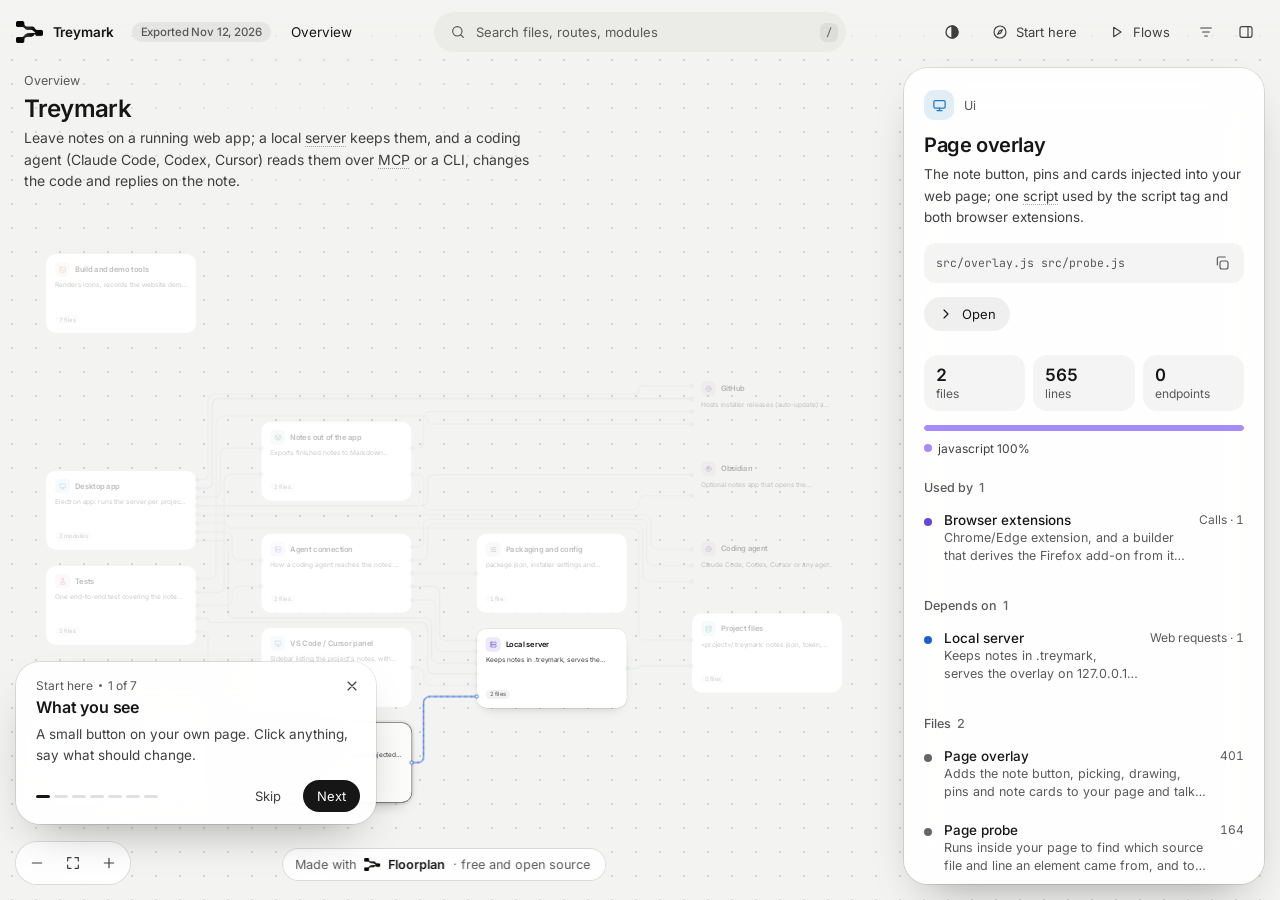
